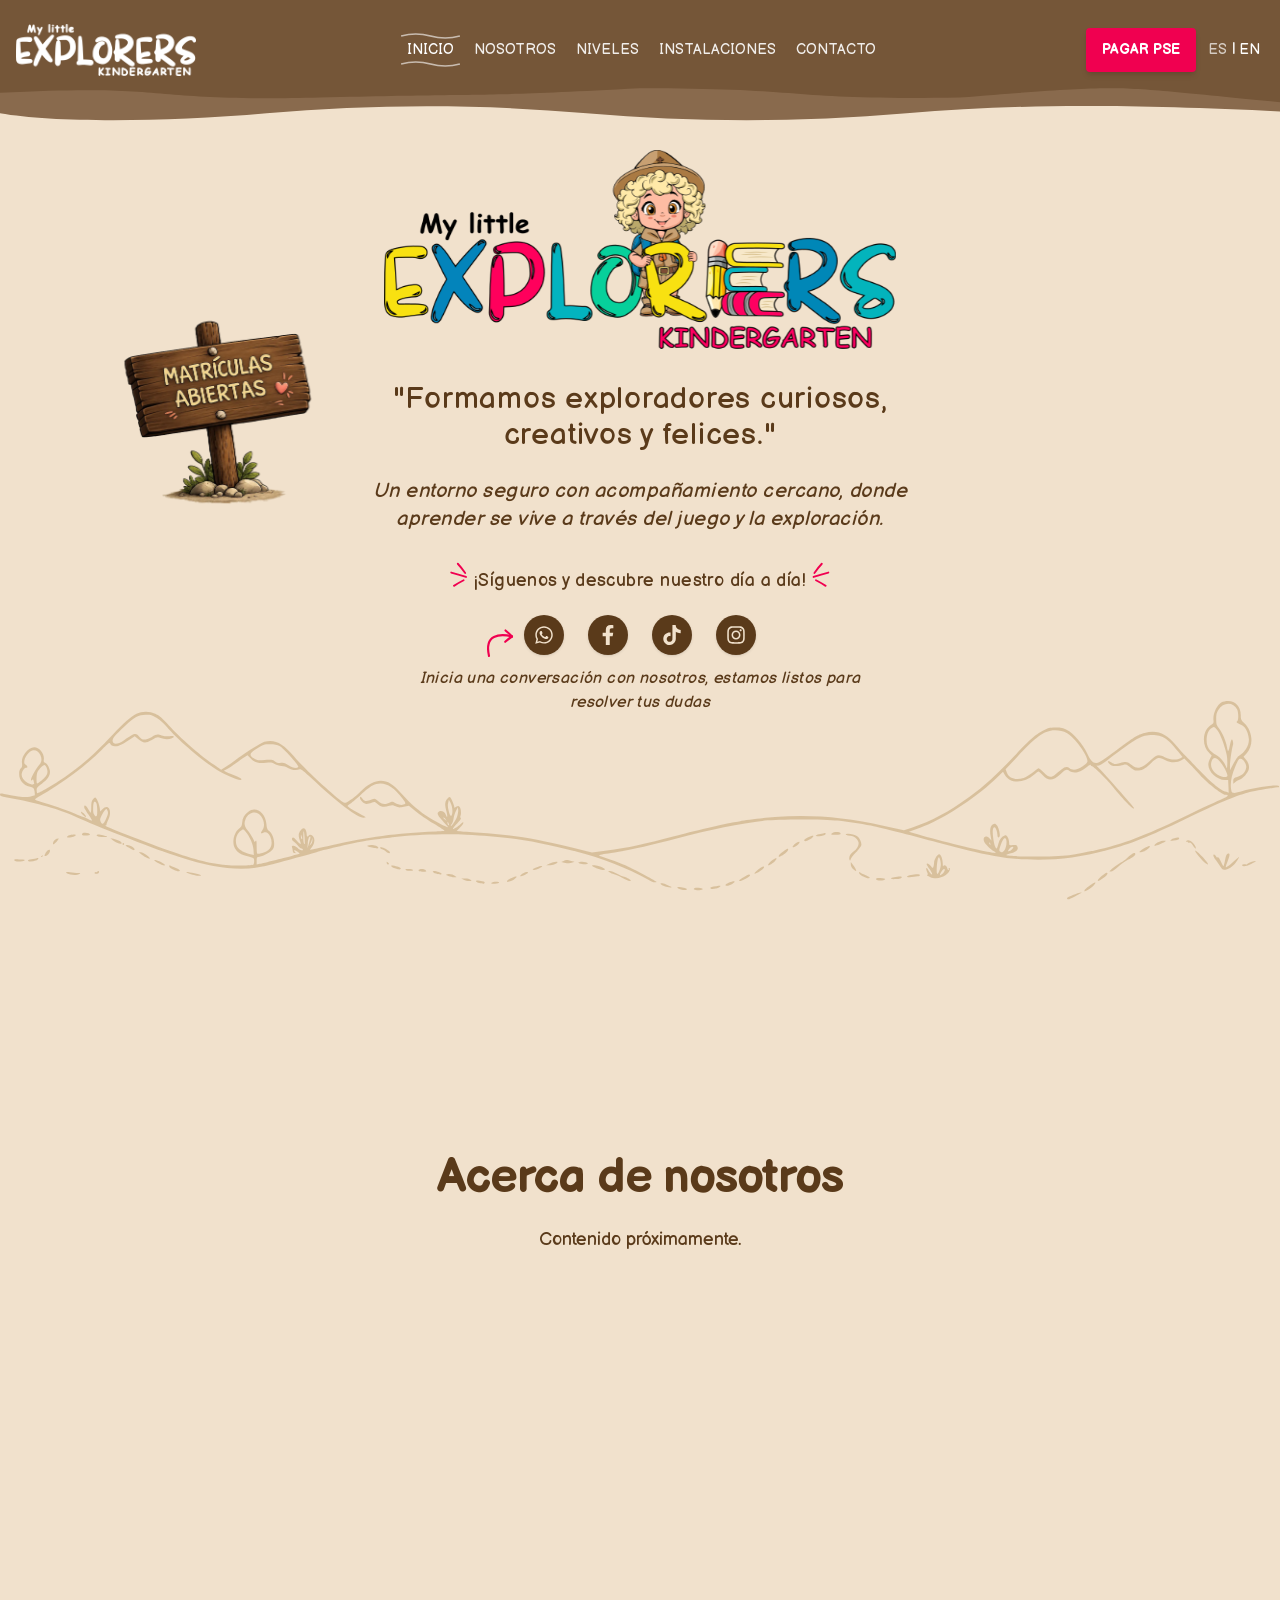
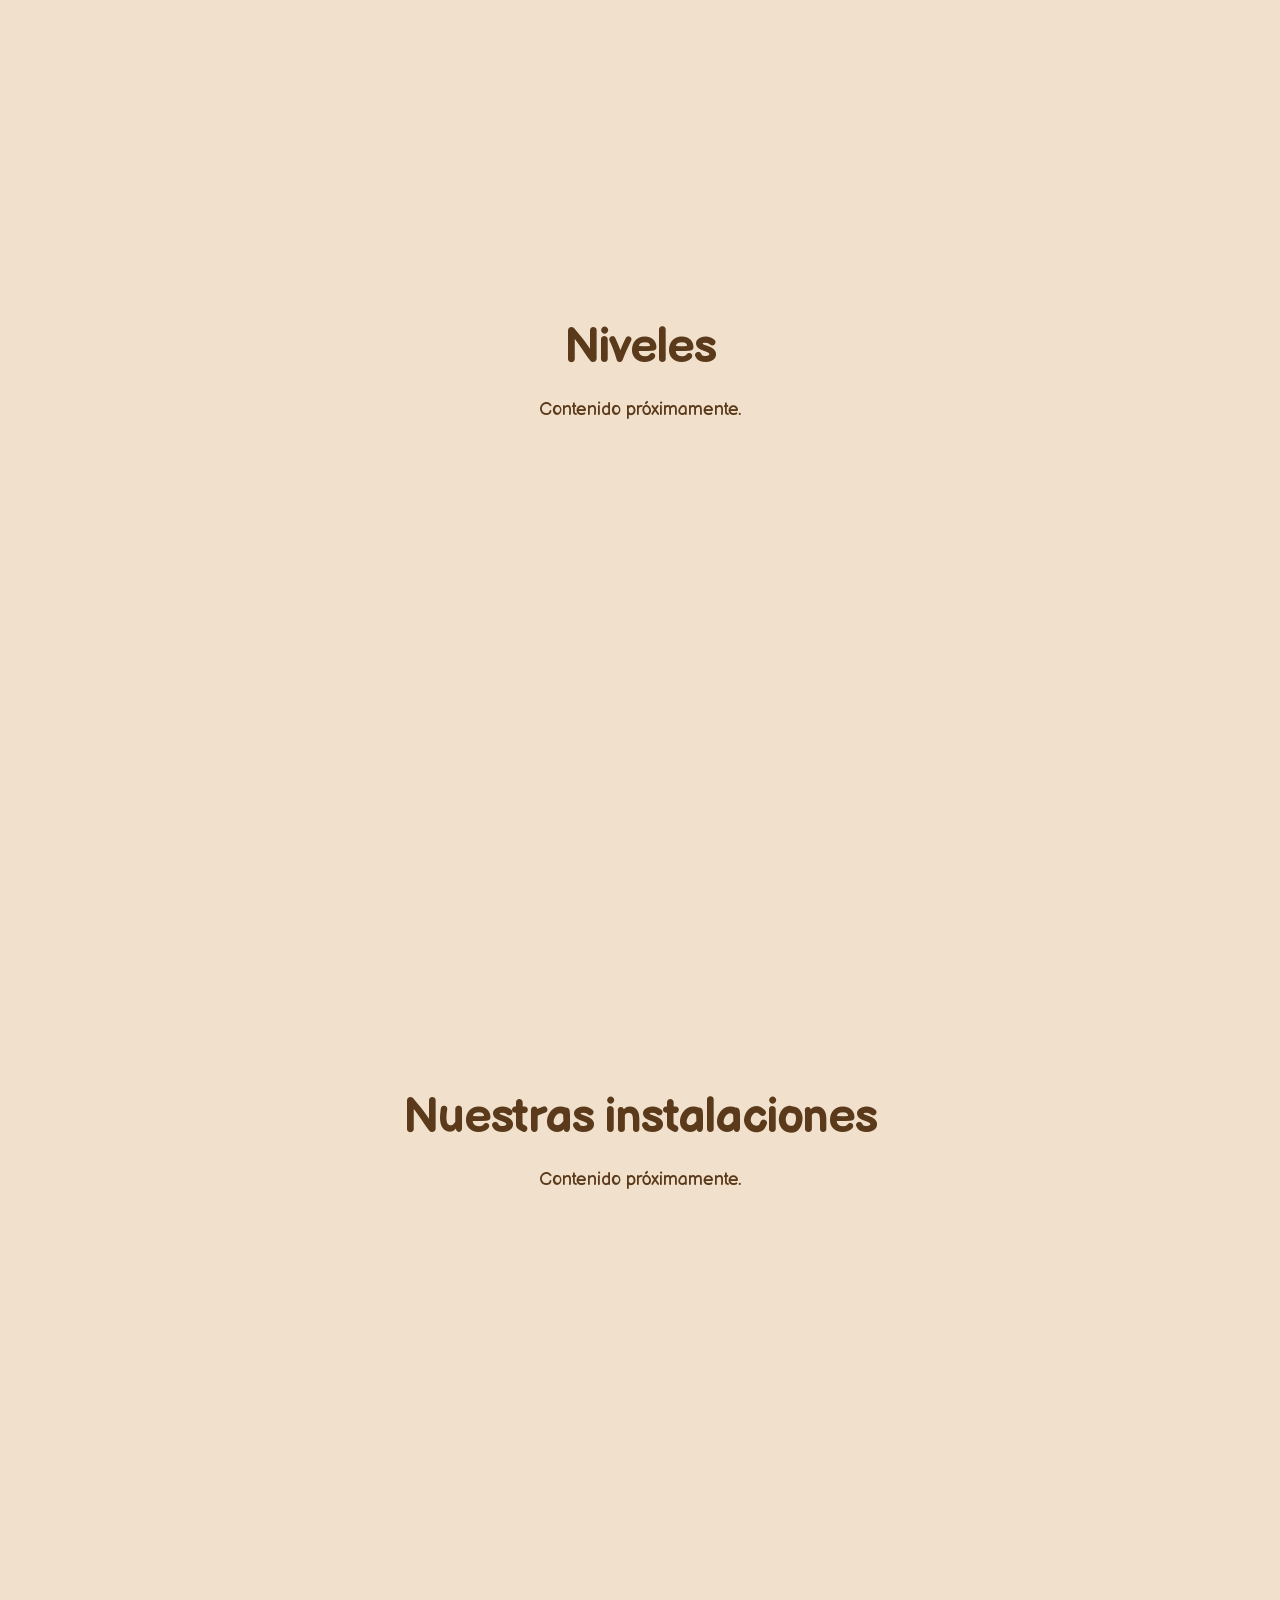
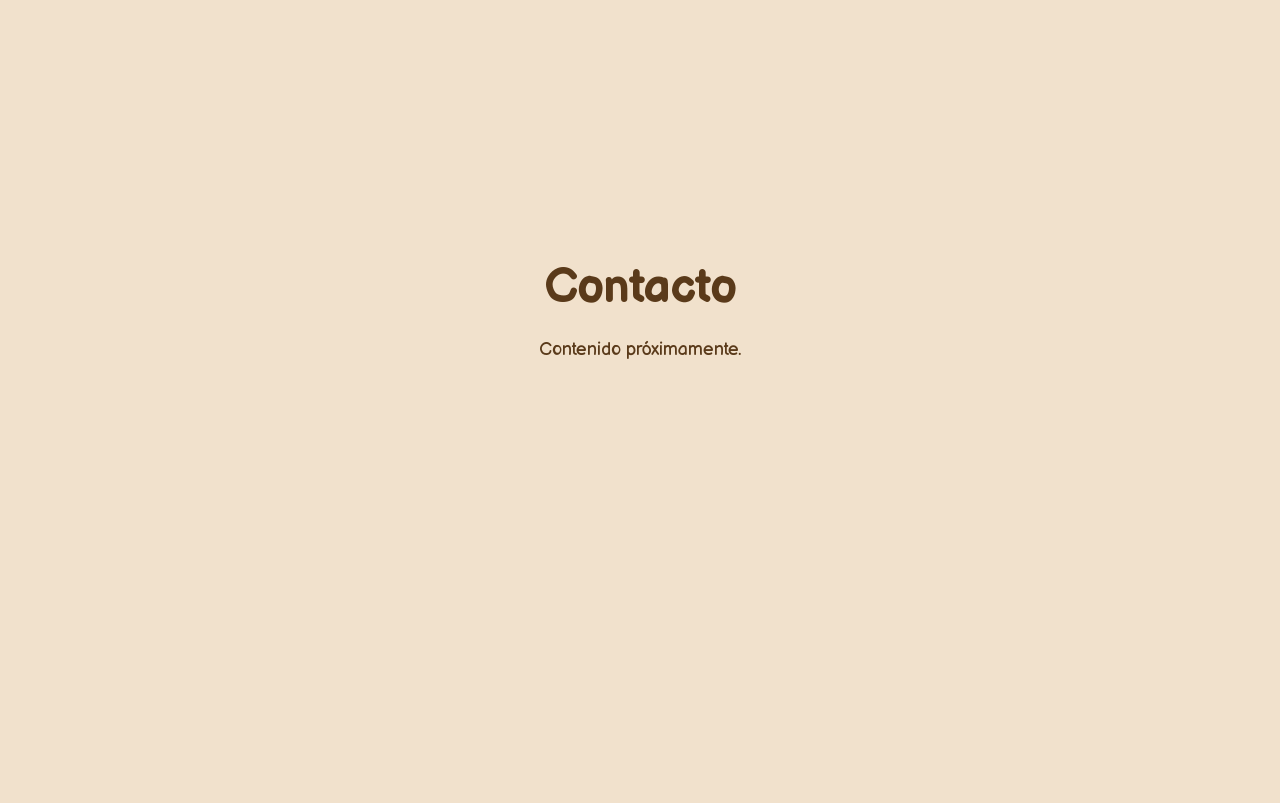
==== index.html @ 0771e7e8 "Deploy static from mlek-frontend" ====
<!DOCTYPE html><!--bykEbfB8zLvN7W_FOzHMn--><html lang="es"><head><meta charSet="utf-8"/><meta name="viewport" content="width=device-width, initial-scale=1, viewport-fit=cover"/><link rel="preload" href="/_next/static/media/23c67fdc37a0be90-s.p.f23a2ffc.woff2" as="font" crossorigin="" type="font/woff2"/><link rel="preload" href="/_next/static/media/d467006c6ab94bef-s.p.2dcc21f4.woff2" as="font" crossorigin="" type="font/woff2"/><link rel="preload" as="image" href="/images/logo-white.webp"/><link rel="preload" as="image" href="/images/logo.webp"/><link rel="preload" as="image" href="/images/open-registrations.webp"/><link rel="stylesheet" href="/_next/static/chunks/f581da0ac13cd000.css" data-precedence="next"/><link rel="preload" as="script" fetchPriority="low" href="/_next/static/chunks/e060632d69e31f4e.js"/><script src="/_next/static/chunks/bbb23a4adfaba291.js" async=""></script><script src="/_next/static/chunks/80a5431d4e78c469.js" async=""></script><script src="/_next/static/chunks/a70a626cee5246a4.js" async=""></script><script src="/_next/static/chunks/turbopack-e80a914dcff6ba6d.js" async=""></script><script src="/_next/static/chunks/da55393c5fd88995.js" async=""></script><script src="/_next/static/chunks/ef82211496aa8624.js" async=""></script><script src="/_next/static/chunks/221e0744b683f94b.js" async=""></script><script src="/_next/static/chunks/54acdc74ad0965ad.js" async=""></script><script src="/_next/static/chunks/3ff530bda183b5e4.js" async=""></script><script src="/_next/static/chunks/4ff5fff0db9f1451.js" async=""></script><script src="/_next/static/chunks/3bf66cc79151361f.js" async=""></script><meta name="next-size-adjust" content=""/><meta name="theme-color" content="#5A3A1A"/><title>My Little Explorers Kindergarten</title><meta name="description" content="Formamos exploradores curiosos, creativos y felices. Jardín infantil en Bosa, Bogotá. Conoce nuestros niveles y escríbenos."/><meta name="author" content="My Little Explorers Kindergarten"/><meta name="keywords" content="jardín infantil,kindergarten,Bosa,Bogotá,educación inicial,preescolar"/><meta name="creator" content="My Little Explorers Kindergarten"/><meta name="robots" content="index, follow"/><meta property="og:title" content="My Little Explorers Kindergarten"/><meta property="og:description" content="Formamos exploradores curiosos, creativos y felices. Jardín infantil en Bosa."/><meta property="og:url" content="https://mylittleexplorerskindergarten.com"/><meta property="og:site_name" content="My Little Explorers Kindergarten"/><meta property="og:locale" content="es_CO"/><meta property="og:type" content="website"/><meta name="twitter:card" content="summary_large_image"/><meta name="twitter:title" content="My Little Explorers Kindergarten"/><meta name="twitter:description" content="Formamos exploradores curiosos, creativos y felices. Jardín infantil en Bosa."/><link rel="icon" href="/favicon.ico?favicon.d2ee3944.ico" sizes="28x32" type="image/x-icon"/><script src="/_next/static/chunks/a6dad97d9634a72d.js" noModule=""></script></head><body class="balsamiq_sans_4f98b61a-module__Xv82Va__variable font-[family-name:var(--font-balsamiq-sans)] antialiased"><div hidden=""><!--$--><!--/$--></div><div class="landing-page-bg flex w-full flex-col"><header class="sticky top-0 z-50 w-full min-h-[var(--landing-header-height)] overflow-hidden bg-[var(--landing-bg)]"><svg aria-hidden="true" class="absolute inset-0 h-full w-full" fill="none" preserveAspectRatio="none" viewBox="0 0 1200 140" xmlns="http://www.w3.org/2000/svg"><path d="M0 0 H1200 V120 C1050 112 950 112 850 122 C750 132 650 132 550 122 C450 112 350 112 250 122 C150 132 50 132 0 122 L0 0 Z" fill="var(--landing-header-brown-2)"></path><path d="M0 0 H1200 V110 C1034 92 1066 90 900 105 C734 108 766 95 600 95 C434 105 466 100 300 105 C134 110 166 90 0 100 L0 0 Z" fill="var(--landing-header-brown-1)"></path></svg><div class="relative z-10 flex items-center justify-between gap-2 px-2 min-h-[100px] md:px-4"><span class="w-12 shrink-0 md:hidden" aria-hidden="true"></span><a aria-label="My Little Explorers Kindergarten - Inicio" href="/"><img src="/images/logo-white.webp" alt="My Little Explorers Logo" class="w-full h-auto max-w-45 object-contain cursor-pointer transition-transform hover:scale-105" width="265" height="80"/></a><nav aria-label="Abrir menú" class="hidden flex-1 items-center justify-center gap-2 md:flex"><a class="header-nav-link group relative rounded px-1.5 py-1 text-sm font-medium uppercase transition-colors focus-visible:outline focus-visible:ring-2 focus-visible:ring-white/80 focus-visible:ring-offset-2 focus-visible:ring-offset-[var(--landing-header-brown-2)] min-h-[36px] inline-flex items-center justify-center text-center is-active text-[var(--landing-header-text)]" href="/"><span class="header-nav-wave header-nav-wave-top pointer-events-none absolute left-0 right-0 top-0 flex h-2 items-center" aria-hidden="true"><svg viewBox="0 0 40 8" class="h-full w-full shrink-0" preserveAspectRatio="none" aria-hidden="true"><path d="M0 4 Q 10 0 20 4 Q 30 8 40 4" stroke="currentColor" fill="none" stroke-width="1.5"></path></svg></span><span class="header-nav-wave header-nav-wave-bottom pointer-events-none absolute bottom-0 left-0 right-0 flex h-2 items-center" aria-hidden="true"><svg viewBox="0 0 40 8" class="h-full w-full shrink-0" preserveAspectRatio="none" aria-hidden="true"><path d="M0 4 Q 10 0 20 4 Q 30 8 40 4" stroke="currentColor" fill="none" stroke-width="1.5"></path></svg></span>Inicio</a><a class="header-nav-link group relative rounded px-1.5 py-1 text-sm font-medium uppercase transition-colors focus-visible:outline focus-visible:ring-2 focus-visible:ring-white/80 focus-visible:ring-offset-2 focus-visible:ring-offset-[var(--landing-header-brown-2)] min-h-[36px] inline-flex items-center justify-center text-center text-[var(--landing-header-text-muted)]" href="/nosotros"><span class="header-nav-wave header-nav-wave-top pointer-events-none absolute left-0 right-0 top-0 flex h-2 items-center" aria-hidden="true"><svg viewBox="0 0 40 8" class="h-full w-full shrink-0" preserveAspectRatio="none" aria-hidden="true"><path d="M0 4 Q 10 0 20 4 Q 30 8 40 4" stroke="currentColor" fill="none" stroke-width="1.5"></path></svg></span><span class="header-nav-wave header-nav-wave-bottom pointer-events-none absolute bottom-0 left-0 right-0 flex h-2 items-center" aria-hidden="true"><svg viewBox="0 0 40 8" class="h-full w-full shrink-0" preserveAspectRatio="none" aria-hidden="true"><path d="M0 4 Q 10 0 20 4 Q 30 8 40 4" stroke="currentColor" fill="none" stroke-width="1.5"></path></svg></span>Nosotros</a><a class="header-nav-link group relative rounded px-1.5 py-1 text-sm font-medium uppercase transition-colors focus-visible:outline focus-visible:ring-2 focus-visible:ring-white/80 focus-visible:ring-offset-2 focus-visible:ring-offset-[var(--landing-header-brown-2)] min-h-[36px] inline-flex items-center justify-center text-center text-[var(--landing-header-text-muted)]" href="/niveles"><span class="header-nav-wave header-nav-wave-top pointer-events-none absolute left-0 right-0 top-0 flex h-2 items-center" aria-hidden="true"><svg viewBox="0 0 40 8" class="h-full w-full shrink-0" preserveAspectRatio="none" aria-hidden="true"><path d="M0 4 Q 10 0 20 4 Q 30 8 40 4" stroke="currentColor" fill="none" stroke-width="1.5"></path></svg></span><span class="header-nav-wave header-nav-wave-bottom pointer-events-none absolute bottom-0 left-0 right-0 flex h-2 items-center" aria-hidden="true"><svg viewBox="0 0 40 8" class="h-full w-full shrink-0" preserveAspectRatio="none" aria-hidden="true"><path d="M0 4 Q 10 0 20 4 Q 30 8 40 4" stroke="currentColor" fill="none" stroke-width="1.5"></path></svg></span>Niveles</a><a class="header-nav-link group relative rounded px-1.5 py-1 text-sm font-medium uppercase transition-colors focus-visible:outline focus-visible:ring-2 focus-visible:ring-white/80 focus-visible:ring-offset-2 focus-visible:ring-offset-[var(--landing-header-brown-2)] min-h-[36px] inline-flex items-center justify-center text-center text-[var(--landing-header-text-muted)]" href="/instalaciones"><span class="header-nav-wave header-nav-wave-top pointer-events-none absolute left-0 right-0 top-0 flex h-2 items-center" aria-hidden="true"><svg viewBox="0 0 40 8" class="h-full w-full shrink-0" preserveAspectRatio="none" aria-hidden="true"><path d="M0 4 Q 10 0 20 4 Q 30 8 40 4" stroke="currentColor" fill="none" stroke-width="1.5"></path></svg></span><span class="header-nav-wave header-nav-wave-bottom pointer-events-none absolute bottom-0 left-0 right-0 flex h-2 items-center" aria-hidden="true"><svg viewBox="0 0 40 8" class="h-full w-full shrink-0" preserveAspectRatio="none" aria-hidden="true"><path d="M0 4 Q 10 0 20 4 Q 30 8 40 4" stroke="currentColor" fill="none" stroke-width="1.5"></path></svg></span>Instalaciones</a><a class="header-nav-link group relative rounded px-1.5 py-1 text-sm font-medium uppercase transition-colors focus-visible:outline focus-visible:ring-2 focus-visible:ring-white/80 focus-visible:ring-offset-2 focus-visible:ring-offset-[var(--landing-header-brown-2)] min-h-[36px] inline-flex items-center justify-center text-center text-[var(--landing-header-text-muted)]" href="/contacto"><span class="header-nav-wave header-nav-wave-top pointer-events-none absolute left-0 right-0 top-0 flex h-2 items-center" aria-hidden="true"><svg viewBox="0 0 40 8" class="h-full w-full shrink-0" preserveAspectRatio="none" aria-hidden="true"><path d="M0 4 Q 10 0 20 4 Q 30 8 40 4" stroke="currentColor" fill="none" stroke-width="1.5"></path></svg></span><span class="header-nav-wave header-nav-wave-bottom pointer-events-none absolute bottom-0 left-0 right-0 flex h-2 items-center" aria-hidden="true"><svg viewBox="0 0 40 8" class="h-full w-full shrink-0" preserveAspectRatio="none" aria-hidden="true"><path d="M0 4 Q 10 0 20 4 Q 30 8 40 4" stroke="currentColor" fill="none" stroke-width="1.5"></path></svg></span>Contacto</a></nav><div class="hidden shrink-0 items-center gap-2 md:flex"><a href="https://www.mipagoamigo.com/MPA_WebSite/ServicePayments/StartPayment?searchedAgreementName=MY%20LITTLE%20EXPLORERS%20KINDERGARTEN%20SAS" target="_blank" rel="noopener noreferrer" class="inline-flex min-h-[44px] items-center justify-center rounded px-4 py-2 text-sm font-bold uppercase text-white shadow-md transition-transform hover:scale-[1.02] focus-visible:outline focus-visible:ring-2 focus-visible:ring-white focus-visible:ring-offset-2 focus-visible:ring-offset-[var(--landing-header-brown-2)]" id="header-pay-pse" style="background-color:#F00050">Pagar PSE</a><nav aria-label="Idioma" class="flex items-center gap-px"><span class="flex items-center"><button type="button" class="cursor-pointer text-sm uppercase transition-opacity min-h-[32px] min-w-0 inline-flex items-center justify-center rounded px-1 py-0.5 focus-visible:outline focus-visible:ring-2 focus-visible:ring-white/80 opacity-70" aria-current="true" style="color:var(--landing-header-text)">ES</button></span><span class="flex items-center"><span class="text-[var(--landing-header-text-muted)]" aria-hidden="true">|</span><button type="button" class="cursor-pointer text-sm uppercase transition-opacity min-h-[32px] min-w-0 inline-flex items-center justify-center rounded px-1 py-0.5 focus-visible:outline focus-visible:ring-2 focus-visible:ring-white/80 opacity-100 hover:opacity-90" style="color:var(--landing-header-text)">EN</button></span></nav></div><button type="button" class="flex h-12 w-12 shrink-0 cursor-pointer flex-col items-center justify-center gap-1.5 rounded text-[var(--landing-header-text)] focus-visible:outline focus-visible:ring-2 focus-visible:ring-white/80 focus-visible:ring-offset-2 focus-visible:ring-offset-[var(--landing-header-brown-2)] md:hidden" aria-expanded="false" aria-label="Abrir menú"><span class="block h-[3px] w-6 rounded-full bg-current transition-all duration-200" style="transform:none"></span><span class="block h-[3px] w-6 rounded-full bg-current transition-all duration-200" style="opacity:1"></span><span class="block h-[3px] w-6 rounded-full bg-current transition-all duration-200" style="transform:none"></span></button></div><div aria-hidden="true" class="fixed left-0 right-0 top-[105px] z-40 flex flex-col bg-[var(--landing-header-brown-2)] px-6 pt-8 pb-8 transition-transform duration-300 ease-out md:top-[80px] md:hidden" style="bottom:0;pointer-events:none;transform:translateX(100%)"><nav class="flex flex-1 flex-col items-center justify-center gap-4 text-center" aria-label="Abrir menú"><a class="header-nav-link group relative rounded px-1.5 py-1 text-sm font-medium uppercase transition-colors focus-visible:outline focus-visible:ring-2 focus-visible:ring-white/80 focus-visible:ring-offset-2 focus-visible:ring-offset-[var(--landing-header-brown-2)] min-h-[36px] inline-flex items-center justify-center text-center is-active text-[var(--landing-header-text)]" href="/"><span class="header-nav-wave header-nav-wave-top pointer-events-none absolute left-0 right-0 top-0 flex h-2 items-center" aria-hidden="true"><svg viewBox="0 0 40 8" class="h-full w-full shrink-0" preserveAspectRatio="none" aria-hidden="true"><path d="M0 4 Q 10 0 20 4 Q 30 8 40 4" stroke="currentColor" fill="none" stroke-width="1.5"></path></svg></span><span class="header-nav-wave header-nav-wave-bottom pointer-events-none absolute bottom-0 left-0 right-0 flex h-2 items-center" aria-hidden="true"><svg viewBox="0 0 40 8" class="h-full w-full shrink-0" preserveAspectRatio="none" aria-hidden="true"><path d="M0 4 Q 10 0 20 4 Q 30 8 40 4" stroke="currentColor" fill="none" stroke-width="1.5"></path></svg></span>Inicio</a><a class="header-nav-link group relative rounded px-1.5 py-1 text-sm font-medium uppercase transition-colors focus-visible:outline focus-visible:ring-2 focus-visible:ring-white/80 focus-visible:ring-offset-2 focus-visible:ring-offset-[var(--landing-header-brown-2)] min-h-[36px] inline-flex items-center justify-center text-center text-[var(--landing-header-text-muted)]" href="/nosotros"><span class="header-nav-wave header-nav-wave-top pointer-events-none absolute left-0 right-0 top-0 flex h-2 items-center" aria-hidden="true"><svg viewBox="0 0 40 8" class="h-full w-full shrink-0" preserveAspectRatio="none" aria-hidden="true"><path d="M0 4 Q 10 0 20 4 Q 30 8 40 4" stroke="currentColor" fill="none" stroke-width="1.5"></path></svg></span><span class="header-nav-wave header-nav-wave-bottom pointer-events-none absolute bottom-0 left-0 right-0 flex h-2 items-center" aria-hidden="true"><svg viewBox="0 0 40 8" class="h-full w-full shrink-0" preserveAspectRatio="none" aria-hidden="true"><path d="M0 4 Q 10 0 20 4 Q 30 8 40 4" stroke="currentColor" fill="none" stroke-width="1.5"></path></svg></span>Nosotros</a><a class="header-nav-link group relative rounded px-1.5 py-1 text-sm font-medium uppercase transition-colors focus-visible:outline focus-visible:ring-2 focus-visible:ring-white/80 focus-visible:ring-offset-2 focus-visible:ring-offset-[var(--landing-header-brown-2)] min-h-[36px] inline-flex items-center justify-center text-center text-[var(--landing-header-text-muted)]" href="/niveles"><span class="header-nav-wave header-nav-wave-top pointer-events-none absolute left-0 right-0 top-0 flex h-2 items-center" aria-hidden="true"><svg viewBox="0 0 40 8" class="h-full w-full shrink-0" preserveAspectRatio="none" aria-hidden="true"><path d="M0 4 Q 10 0 20 4 Q 30 8 40 4" stroke="currentColor" fill="none" stroke-width="1.5"></path></svg></span><span class="header-nav-wave header-nav-wave-bottom pointer-events-none absolute bottom-0 left-0 right-0 flex h-2 items-center" aria-hidden="true"><svg viewBox="0 0 40 8" class="h-full w-full shrink-0" preserveAspectRatio="none" aria-hidden="true"><path d="M0 4 Q 10 0 20 4 Q 30 8 40 4" stroke="currentColor" fill="none" stroke-width="1.5"></path></svg></span>Niveles</a><a class="header-nav-link group relative rounded px-1.5 py-1 text-sm font-medium uppercase transition-colors focus-visible:outline focus-visible:ring-2 focus-visible:ring-white/80 focus-visible:ring-offset-2 focus-visible:ring-offset-[var(--landing-header-brown-2)] min-h-[36px] inline-flex items-center justify-center text-center text-[var(--landing-header-text-muted)]" href="/instalaciones"><span class="header-nav-wave header-nav-wave-top pointer-events-none absolute left-0 right-0 top-0 flex h-2 items-center" aria-hidden="true"><svg viewBox="0 0 40 8" class="h-full w-full shrink-0" preserveAspectRatio="none" aria-hidden="true"><path d="M0 4 Q 10 0 20 4 Q 30 8 40 4" stroke="currentColor" fill="none" stroke-width="1.5"></path></svg></span><span class="header-nav-wave header-nav-wave-bottom pointer-events-none absolute bottom-0 left-0 right-0 flex h-2 items-center" aria-hidden="true"><svg viewBox="0 0 40 8" class="h-full w-full shrink-0" preserveAspectRatio="none" aria-hidden="true"><path d="M0 4 Q 10 0 20 4 Q 30 8 40 4" stroke="currentColor" fill="none" stroke-width="1.5"></path></svg></span>Instalaciones</a><a class="header-nav-link group relative rounded px-1.5 py-1 text-sm font-medium uppercase transition-colors focus-visible:outline focus-visible:ring-2 focus-visible:ring-white/80 focus-visible:ring-offset-2 focus-visible:ring-offset-[var(--landing-header-brown-2)] min-h-[36px] inline-flex items-center justify-center text-center text-[var(--landing-header-text-muted)]" href="/contacto"><span class="header-nav-wave header-nav-wave-top pointer-events-none absolute left-0 right-0 top-0 flex h-2 items-center" aria-hidden="true"><svg viewBox="0 0 40 8" class="h-full w-full shrink-0" preserveAspectRatio="none" aria-hidden="true"><path d="M0 4 Q 10 0 20 4 Q 30 8 40 4" stroke="currentColor" fill="none" stroke-width="1.5"></path></svg></span><span class="header-nav-wave header-nav-wave-bottom pointer-events-none absolute bottom-0 left-0 right-0 flex h-2 items-center" aria-hidden="true"><svg viewBox="0 0 40 8" class="h-full w-full shrink-0" preserveAspectRatio="none" aria-hidden="true"><path d="M0 4 Q 10 0 20 4 Q 30 8 40 4" stroke="currentColor" fill="none" stroke-width="1.5"></path></svg></span>Contacto</a></nav><div class="flex flex-col items-center gap-4 border-t border-white/20 pt-6 text-center"><a href="https://www.mipagoamigo.com/MPA_WebSite/ServicePayments/StartPayment?searchedAgreementName=MY%20LITTLE%20EXPLORERS%20KINDERGARTEN%20SAS" target="_blank" rel="noopener noreferrer" class="inline-flex min-h-[48px] items-center justify-center rounded px-6 py-3 text-sm font-bold uppercase text-white shadow-md" style="background-color:#F00050">Pagar PSE</a><nav aria-label="Idioma" class="flex items-center gap-px"><span class="flex items-center"><button type="button" class="cursor-pointer text-sm uppercase transition-opacity min-h-[32px] min-w-0 inline-flex items-center justify-center rounded px-1 py-0.5 focus-visible:outline focus-visible:ring-2 focus-visible:ring-white/80 opacity-70" aria-current="true" style="color:var(--landing-header-text)">ES</button></span><span class="flex items-center"><span class="text-[var(--landing-header-text-muted)]" aria-hidden="true">|</span><button type="button" class="cursor-pointer text-sm uppercase transition-opacity min-h-[32px] min-w-0 inline-flex items-center justify-center rounded px-1 py-0.5 focus-visible:outline focus-visible:ring-2 focus-visible:ring-white/80 opacity-100 hover:opacity-90" style="color:var(--landing-header-text)">EN</button></span></nav></div></div></header><main class="flex flex-1 flex-col"><div aria-hidden="true" class="pointer-events-none fixed inset-x-0 bottom-0 z-0 h-[var(--landing-mountains-clearance)] bg-[length:100%_auto] bg-bottom bg-no-repeat" style="background-image:url(&#x27;/images/mountains.svg&#x27;)"></div><section id="landing-home" class="relative z-10 flex w-full flex-col min-h-[calc(100dvh-var(--landing-header-height))] scroll-mt-[var(--landing-header-height)] pb-[var(--landing-section-bottom-padding)]"><div class="container mx-auto flex min-h-0 flex-1 flex-col items-center justify-center px-4 pt-5 text-center"><div class="relative mx-auto flex w-full max-w-lg flex-col items-center lg:max-w-xl"><img class="h-auto w-full max-w-[min(22rem,85vw)] object-contain opacity-0 animate-[fade-in-up_0.5s_ease-out_both] sm:max-w-[24rem] md:max-w-[28rem] lg:max-w-[32rem]" src="/images/logo.webp" alt="My Little Explorers Kindergarten" width="658" height="256"/><img class="mt-6 h-auto w-40 object-contain opacity-0 sm:w-44 md:w-48 animate-[fade-in-up_0.5s_ease-out_0.1s_both] lg:absolute lg:left-0 lg:top-20 lg:mt-20 lg:w-48 lg:-translate-x-[calc(100%+1.25rem)] xl:w-52 xl:-translate-x-[calc(100%+2rem)]" src="/images/open-registrations.webp" alt="Matrículas abiertas" width="1024" height="1536"/><p class="mt-3 max-w-lg text-xl tracking-wide text-[var(--landing-header-brown-3)] opacity-0 sm:text-2xl md:text-3xl lg:mt-8 animate-[fade-in-up_0.5s_ease-out_0.15s_both]">&quot;Formamos exploradores curiosos, creativos y felices.&quot;</p><p class="mt-6 max-w-2xl text-base italic tracking-wide text-[var(--landing-header-brown-3)] opacity-0 sm:text-lg md:text-xl animate-[fade-in-up_0.5s_ease-out_0.4s_both]">Un entorno seguro con acompañamiento cercano, donde aprender se vive a través del juego y la exploración.</p><div class="mt-8 flex w-full flex-col items-center opacity-0 animate-[fade-in-up_0.5s_ease-out_0.55s_both]"><p class="flex max-w-md items-start justify-center gap-1 text-base font-medium tracking-wide text-[var(--landing-header-brown-3)] sm:text-lg"><svg aria-hidden="true" viewBox="0 0 26 36" fill="none" xmlns="http://www.w3.org/2000/svg" class="-mt-1.5 h-8 w-5 shrink-0 self-start sm:-mt-2 sm:h-9 sm:w-[1.35rem] rotate-[12deg] text-[var(--landing-palette-fuchsia)]"><path d="M20 14Q14 8.5 9 5" stroke="currentColor" stroke-width="2.25" stroke-linecap="round"></path><path d="M22 18.5Q12 17.2 3.5 17" stroke="currentColor" stroke-width="2.25" stroke-linecap="round"></path><path d="M20 23Q14.5 27.5 10 32" stroke="currentColor" stroke-width="2.25" stroke-linecap="round"></path></svg><span class="pt-0.5">¡Síguenos y descubre nuestro día a día!</span><svg aria-hidden="true" viewBox="0 0 26 36" fill="none" xmlns="http://www.w3.org/2000/svg" class="-mt-1.5 h-8 w-5 shrink-0 self-start sm:-mt-2 sm:h-9 sm:w-[1.35rem] -rotate-[12deg] -scale-x-100 text-[var(--landing-palette-fuchsia)]"><path d="M20 14Q14 8.5 9 5" stroke="currentColor" stroke-width="2.25" stroke-linecap="round"></path><path d="M22 18.5Q12 17.2 3.5 17" stroke="currentColor" stroke-width="2.25" stroke-linecap="round"></path><path d="M20 23Q14.5 27.5 10 32" stroke="currentColor" stroke-width="2.25" stroke-linecap="round"></path></svg></p><nav aria-label="Redes sociales" class="mt-5 flex items-center justify-center gap-6"><div class="relative"><a href="https://wa.me/573203325299?text=%C2%A1Hola!%20quiero%20m%C3%A1s%20informaci%C3%B3n" target="_blank" rel="noopener noreferrer" class="inline-flex size-10 shrink-0 items-center justify-center rounded-full bg-[var(--landing-header-brown-3)] text-[var(--landing-bg)] shadow-sm transition-transform hover:scale-110 focus-visible:outline focus-visible:ring-2 focus-visible:ring-[var(--landing-header-brown-3)] focus-visible:ring-offset-2 focus-visible:ring-offset-[var(--landing-bg)]" aria-label="WhatsApp"><svg stroke="currentColor" fill="currentColor" stroke-width="0" viewBox="0 0 448 512" class="h-5 w-5" aria-hidden="true" height="1em" width="1em" xmlns="http://www.w3.org/2000/svg"><path d="M380.9 97.1C339 55.1 283.2 32 223.9 32c-122.4 0-222 99.6-222 222 0 39.1 10.2 77.3 29.6 111L0 480l117.7-30.9c32.4 17.7 68.9 27 106.1 27h.1c122.3 0 224.1-99.6 224.1-222 0-59.3-25.2-115-67.1-157zm-157 341.6c-33.2 0-65.7-8.9-94-25.7l-6.7-4-69.8 18.3L72 359.2l-4.4-7c-18.5-29.4-28.2-63.3-28.2-98.2 0-101.7 82.8-184.5 184.6-184.5 49.3 0 95.6 19.2 130.4 54.1 34.8 34.9 56.2 81.2 56.1 130.5 0 101.8-84.9 184.6-186.6 184.6zm101.2-138.2c-5.5-2.8-32.8-16.2-37.9-18-5.1-1.9-8.8-2.8-12.5 2.8-3.7 5.6-14.3 18-17.6 21.8-3.2 3.7-6.5 4.2-12 1.4-32.6-16.3-54-29.1-75.5-66-5.7-9.8 5.7-9.1 16.3-30.3 1.8-3.7.9-6.9-.5-9.7-1.4-2.8-12.5-30.1-17.1-41.2-4.5-10.8-9.1-9.3-12.5-9.5-3.2-.2-6.9-.2-10.6-.2-3.7 0-9.7 1.4-14.8 6.9-5.1 5.6-19.4 19-19.4 46.3 0 27.3 19.9 53.7 22.6 57.4 2.8 3.7 39.1 59.7 94.8 83.8 35.2 15.2 49 16.5 66.6 13.9 10.7-1.6 32.8-13.4 37.4-26.4 4.6-13 4.6-24.1 3.2-26.4-1.3-2.5-5-3.9-10.5-6.6z"></path></svg></a><svg aria-hidden="true" viewBox="0 0 40 48" fill="none" xmlns="http://www.w3.org/2000/svg" class="h-11 w-9 sm:h-12 sm:w-10 pointer-events-none absolute right-[calc(100%+0.5rem)] top-1/2 -translate-y-1/2 text-[var(--landing-palette-fuchsia)]"><path d="M13 45C11 36 12 29 18 26C24 23 30 24 36 25.5" stroke="currentColor" stroke-width="2.15" stroke-linecap="round"></path><path d="M29.5 19.5C32 21.5 34.2 23.5 36 25.5" stroke="currentColor" stroke-width="2.15" stroke-linecap="round"></path><path d="M36 25.5C33.8 27 31.5 28.8 29.2 30.8" stroke="currentColor" stroke-width="2.15" stroke-linecap="round"></path></svg></div><div class=""><a href="https://www.facebook.com/mylittleexplorerskindergarten" target="_blank" rel="noopener noreferrer" class="inline-flex size-10 shrink-0 items-center justify-center rounded-full bg-[var(--landing-header-brown-3)] text-[var(--landing-bg)] shadow-sm transition-transform hover:scale-110 focus-visible:outline focus-visible:ring-2 focus-visible:ring-[var(--landing-header-brown-3)] focus-visible:ring-offset-2 focus-visible:ring-offset-[var(--landing-bg)]" aria-label="Facebook"><svg stroke="currentColor" fill="currentColor" stroke-width="0" viewBox="0 0 320 512" class="h-5 w-5" aria-hidden="true" height="1em" width="1em" xmlns="http://www.w3.org/2000/svg"><path d="M279.14 288l14.22-92.66h-88.91v-60.13c0-25.35 12.42-50.06 52.24-50.06h40.42V6.26S260.43 0 225.36 0c-73.22 0-121.08 44.38-121.08 124.72v70.62H22.89V288h81.39v224h100.17V288z"></path></svg></a></div><div class=""><a href="https://www.tiktok.com/@my.little.explorers.kg" target="_blank" rel="noopener noreferrer" class="inline-flex size-10 shrink-0 items-center justify-center rounded-full bg-[var(--landing-header-brown-3)] text-[var(--landing-bg)] shadow-sm transition-transform hover:scale-110 focus-visible:outline focus-visible:ring-2 focus-visible:ring-[var(--landing-header-brown-3)] focus-visible:ring-offset-2 focus-visible:ring-offset-[var(--landing-bg)]" aria-label="TikTok"><svg stroke="currentColor" fill="currentColor" stroke-width="0" role="img" viewBox="0 0 24 24" class="h-5 w-5" aria-hidden="true" height="1em" width="1em" xmlns="http://www.w3.org/2000/svg"><path d="M12.525.02c1.31-.02 2.61-.01 3.91-.02.08 1.53.63 3.09 1.75 4.17 1.12 1.11 2.7 1.62 4.24 1.79v4.03c-1.44-.05-2.89-.35-4.2-.97-.57-.26-1.1-.59-1.62-.93-.01 2.92.01 5.84-.02 8.75-.08 1.4-.54 2.79-1.35 3.94-1.31 1.92-3.58 3.17-5.91 3.21-1.43.08-2.86-.31-4.08-1.03-2.02-1.19-3.44-3.37-3.65-5.71-.02-.5-.03-1-.01-1.49.18-1.9 1.12-3.72 2.58-4.96 1.66-1.44 3.98-2.13 6.15-1.72.02 1.48-.04 2.96-.04 4.44-.99-.32-2.15-.23-3.02.37-.63.41-1.11 1.04-1.36 1.75-.21.51-.15 1.07-.14 1.61.24 1.64 1.82 3.02 3.5 2.87 1.12-.01 2.19-.66 2.77-1.61.19-.33.4-.67.41-1.06.1-1.79.06-3.57.07-5.36.01-4.03-.01-8.05.02-12.07z"></path></svg></a></div><div class=""><a href="https://www.instagram.com/my.little.explorers.kg" target="_blank" rel="noopener noreferrer" class="inline-flex size-10 shrink-0 items-center justify-center rounded-full bg-[var(--landing-header-brown-3)] text-[var(--landing-bg)] shadow-sm transition-transform hover:scale-110 focus-visible:outline focus-visible:ring-2 focus-visible:ring-[var(--landing-header-brown-3)] focus-visible:ring-offset-2 focus-visible:ring-offset-[var(--landing-bg)]" aria-label="Instagram"><svg stroke="currentColor" fill="currentColor" stroke-width="0" viewBox="0 0 448 512" class="h-5 w-5" aria-hidden="true" height="1em" width="1em" xmlns="http://www.w3.org/2000/svg"><path d="M224.1 141c-63.6 0-114.9 51.3-114.9 114.9s51.3 114.9 114.9 114.9S339 319.5 339 255.9 287.7 141 224.1 141zm0 189.6c-41.1 0-74.7-33.5-74.7-74.7s33.5-74.7 74.7-74.7 74.7 33.5 74.7 74.7-33.6 74.7-74.7 74.7zm146.4-194.3c0 14.9-12 26.8-26.8 26.8-14.9 0-26.8-12-26.8-26.8s12-26.8 26.8-26.8 26.8 12 26.8 26.8zm76.1 27.2c-1.7-35.9-9.9-67.7-36.2-93.9-26.2-26.2-58-34.4-93.9-36.2-37-2.1-147.9-2.1-184.9 0-35.8 1.7-67.6 9.9-93.9 36.1s-34.4 58-36.2 93.9c-2.1 37-2.1 147.9 0 184.9 1.7 35.9 9.9 67.7 36.2 93.9s58 34.4 93.9 36.2c37 2.1 147.9 2.1 184.9 0 35.9-1.7 67.7-9.9 93.9-36.2 26.2-26.2 34.4-58 36.2-93.9 2.1-37 2.1-147.8 0-184.8zM398.8 388c-7.8 19.6-22.9 34.7-42.6 42.6-29.5 11.7-99.5 9-132.1 9s-102.7 2.6-132.1-9c-19.6-7.8-34.7-22.9-42.6-42.6-11.7-29.5-9-99.5-9-132.1s-2.6-102.7 9-132.1c7.8-19.6 22.9-34.7 42.6-42.6 29.5-11.7 99.5-9 132.1-9s102.7-2.6 132.1 9c19.6 7.8 34.7 22.9 42.6 42.6 11.7 29.5 9 99.5 9 132.1s2.7 102.7-9 132.1z"></path></svg></a></div></nav><p class="mt-3 max-w-md text-center text-sm italic tracking-wide text-[var(--landing-header-brown-3)] sm:text-base">Inicia una conversación con nosotros, estamos listos para resolver tus dudas</p></div></div></div></section><section id="landing-nosotros" class="relative z-10 flex w-full flex-col min-h-[calc(100dvh-var(--landing-header-height))] scroll-mt-[var(--landing-header-height)] pb-[var(--landing-section-bottom-padding)]"><div class="container mx-auto flex min-h-0 flex-1 flex-col items-center justify-center px-4 py-16 text-center"><h1 class="text-3xl font-bold tracking-tight text-[var(--landing-header-brown-3)] sm:text-4xl md:text-5xl">Acerca de nosotros</h1><p class="mt-6 max-w-lg text-lg text-[var(--landing-header-brown-3)]">Contenido próximamente.</p></div></section><section id="landing-niveles" class="relative z-10 flex w-full flex-col min-h-[calc(100dvh-var(--landing-header-height))] scroll-mt-[var(--landing-header-height)] pb-[var(--landing-section-bottom-padding)]"><div class="container mx-auto flex min-h-0 flex-1 flex-col items-center justify-center px-4 py-16 text-center"><h1 class="text-3xl font-bold tracking-tight text-[var(--landing-header-brown-3)] sm:text-4xl md:text-5xl">Niveles</h1><p class="mt-6 max-w-lg text-lg text-[var(--landing-header-brown-3)]">Contenido próximamente.</p></div></section><section id="landing-instalaciones" class="relative z-10 flex w-full flex-col min-h-[calc(100dvh-var(--landing-header-height))] scroll-mt-[var(--landing-header-height)] pb-[var(--landing-section-bottom-padding)]"><div class="container mx-auto flex min-h-0 flex-1 flex-col items-center justify-center px-4 py-16 text-center"><h1 class="text-3xl font-bold tracking-tight text-[var(--landing-header-brown-3)] sm:text-4xl md:text-5xl">Nuestras instalaciones</h1><p class="mt-6 max-w-lg text-lg text-[var(--landing-header-brown-3)]">Contenido próximamente.</p></div></section><section id="landing-contacto" class="relative z-10 flex w-full flex-col min-h-[calc(100dvh-var(--landing-header-height))] scroll-mt-[var(--landing-header-height)] pb-[var(--landing-section-bottom-padding)]"><div class="container mx-auto flex min-h-0 flex-1 flex-col items-center justify-center px-4 py-16 text-center"><h1 class="text-3xl font-bold tracking-tight text-[var(--landing-header-brown-3)] sm:text-4xl md:text-5xl">Contacto</h1><p class="mt-6 max-w-lg text-lg text-[var(--landing-header-brown-3)]">Contenido próximamente.</p></div></section><!--$--><!--/$--></main></div><script src="/_next/static/chunks/e060632d69e31f4e.js" id="_R_" async=""></script><script>(self.__next_f=self.__next_f||[]).push([0])</script><script>self.__next_f.push([1,"1:\"$Sreact.fragment\"\n2:I[39104,[\"/_next/static/chunks/da55393c5fd88995.js\",\"/_next/static/chunks/ef82211496aa8624.js\"],\"I18nProvider\"]\n3:I[2029,[\"/_next/static/chunks/da55393c5fd88995.js\",\"/_next/static/chunks/ef82211496aa8624.js\"],\"Header\"]\n4:I[25270,[\"/_next/static/chunks/221e0744b683f94b.js\",\"/_next/static/chunks/54acdc74ad0965ad.js\"],\"default\"]\n5:I[85455,[\"/_next/static/chunks/221e0744b683f94b.js\",\"/_next/static/chunks/54acdc74ad0965ad.js\"],\"default\"]\n6:I[20409,[\"/_next/static/chunks/da55393c5fd88995.js\",\"/_next/static/chunks/ef82211496aa8624.js\",\"/_next/static/chunks/3ff530bda183b5e4.js\"],\"NotFound\"]\n7:I[84595,[\"/_next/static/chunks/da55393c5fd88995.js\",\"/_next/static/chunks/ef82211496aa8624.js\",\"/_next/static/chunks/4ff5fff0db9f1451.js\",\"/_next/static/chunks/3bf66cc79151361f.js\"],\"LandingShell\"]\n8:I[95276,[\"/_next/static/chunks/221e0744b683f94b.js\",\"/_next/static/chunks/54acdc74ad0965ad.js\"],\"OutletBoundary\"]\n9:\"$Sreact.suspense\"\nb:I[95276,[\"/_next/static/chunks/221e0744b683f94b.js\",\"/_next/static/chunks/54acdc74ad0965ad.js\"],\"ViewportBoundary\"]\nd:I[95276,[\"/_next/static/chunks/221e0744b683f94b.js\",\"/_next/static/chunks/54acdc74ad0965ad.js\"],\"MetadataBoundary\"]\nf:I[7871,[],\"default\"]\n:HL[\"/_next/static/chunks/f581da0ac13cd000.css\",\"style\"]\n:HL[\"/_next/static/media/23c67fdc37a0be90-s.p.f23a2ffc.woff2\",\"font\",{\"crossOrigin\":\"\",\"type\":\"font/woff2\"}]\n:HL[\"/_next/static/media/d467006c6ab94bef-s.p.2dcc21f4.woff2\",\"font\",{\"crossOrigin\":\"\",\"type\":\"font/woff2\"}]\n"])</script><script>self.__next_f.push([1,"0:{\"P\":null,\"b\":\"bykEbfB8zLvN7W-FOzHMn\",\"c\":[\"\",\"\"],\"q\":\"\",\"i\":false,\"f\":[[[\"\",{\"children\":[\"(landing)\",{\"children\":[\"__PAGE__\",{}]}]},\"$undefined\",\"$undefined\",true],[[\"$\",\"$1\",\"c\",{\"children\":[[[\"$\",\"link\",\"0\",{\"rel\":\"stylesheet\",\"href\":\"/_next/static/chunks/f581da0ac13cd000.css\",\"precedence\":\"next\",\"crossOrigin\":\"$undefined\",\"nonce\":\"$undefined\"}],[\"$\",\"script\",\"script-0\",{\"src\":\"/_next/static/chunks/da55393c5fd88995.js\",\"async\":true,\"nonce\":\"$undefined\"}],[\"$\",\"script\",\"script-1\",{\"src\":\"/_next/static/chunks/ef82211496aa8624.js\",\"async\":true,\"nonce\":\"$undefined\"}]],[\"$\",\"html\",null,{\"lang\":\"es\",\"children\":[\"$\",\"body\",null,{\"className\":\"balsamiq_sans_4f98b61a-module__Xv82Va__variable font-[family-name:var(--font-balsamiq-sans)] antialiased\",\"children\":[\"$\",\"$L2\",null,{\"children\":[\"$\",\"div\",null,{\"className\":\"landing-page-bg flex w-full flex-col\",\"children\":[[\"$\",\"$L3\",null,{}],[\"$\",\"main\",null,{\"className\":\"flex flex-1 flex-col\",\"children\":[\"$\",\"$L4\",null,{\"parallelRouterKey\":\"children\",\"error\":\"$undefined\",\"errorStyles\":\"$undefined\",\"errorScripts\":\"$undefined\",\"template\":[\"$\",\"$L5\",null,{}],\"templateStyles\":\"$undefined\",\"templateScripts\":\"$undefined\",\"notFound\":[[\"$\",\"$L6\",null,{}],[]],\"forbidden\":\"$undefined\",\"unauthorized\":\"$undefined\"}]}]]}]}]}]}]]}],{\"children\":[[\"$\",\"$1\",\"c\",{\"children\":[[[\"$\",\"script\",\"script-0\",{\"src\":\"/_next/static/chunks/4ff5fff0db9f1451.js\",\"async\":true,\"nonce\":\"$undefined\"}],[\"$\",\"script\",\"script-1\",{\"src\":\"/_next/static/chunks/3bf66cc79151361f.js\",\"async\":true,\"nonce\":\"$undefined\"}]],[[\"$\",\"$L7\",null,{}],[\"$\",\"$L4\",null,{\"parallelRouterKey\":\"children\",\"error\":\"$undefined\",\"errorStyles\":\"$undefined\",\"errorScripts\":\"$undefined\",\"template\":[\"$\",\"$L5\",null,{}],\"templateStyles\":\"$undefined\",\"templateScripts\":\"$undefined\",\"notFound\":[[\"$\",\"$L6\",null,{}],[]],\"forbidden\":\"$undefined\",\"unauthorized\":\"$undefined\"}]]]}],{\"children\":[[\"$\",\"$1\",\"c\",{\"children\":[null,null,[\"$\",\"$L8\",null,{\"children\":[\"$\",\"$9\",null,{\"name\":\"Next.MetadataOutlet\",\"children\":\"$@a\"}]}]]}],{},null,false,false]},null,false,false]},null,false,false],[\"$\",\"$1\",\"h\",{\"children\":[null,[\"$\",\"$Lb\",null,{\"children\":\"$Lc\"}],[\"$\",\"div\",null,{\"hidden\":true,\"children\":[\"$\",\"$Ld\",null,{\"children\":[\"$\",\"$9\",null,{\"name\":\"Next.Metadata\",\"children\":\"$Le\"}]}]}],[\"$\",\"meta\",null,{\"name\":\"next-size-adjust\",\"content\":\"\"}]]}],false]],\"m\":\"$undefined\",\"G\":[\"$f\",[]],\"S\":true}\n"])</script><script>self.__next_f.push([1,"c:[[\"$\",\"meta\",\"0\",{\"charSet\":\"utf-8\"}],[\"$\",\"meta\",\"1\",{\"name\":\"viewport\",\"content\":\"width=device-width, initial-scale=1, viewport-fit=cover\"}],[\"$\",\"meta\",\"2\",{\"name\":\"theme-color\",\"content\":\"#5A3A1A\"}]]\n"])</script><script>self.__next_f.push([1,"10:I[8780,[\"/_next/static/chunks/221e0744b683f94b.js\",\"/_next/static/chunks/54acdc74ad0965ad.js\"],\"IconMark\"]\na:null\n"])</script><script>self.__next_f.push([1,"e:[[\"$\",\"title\",\"0\",{\"children\":\"My Little Explorers Kindergarten\"}],[\"$\",\"meta\",\"1\",{\"name\":\"description\",\"content\":\"Formamos exploradores curiosos, creativos y felices. Jardín infantil en Bosa, Bogotá. Conoce nuestros niveles y escríbenos.\"}],[\"$\",\"meta\",\"2\",{\"name\":\"author\",\"content\":\"My Little Explorers Kindergarten\"}],[\"$\",\"meta\",\"3\",{\"name\":\"keywords\",\"content\":\"jardín infantil,kindergarten,Bosa,Bogotá,educación inicial,preescolar\"}],[\"$\",\"meta\",\"4\",{\"name\":\"creator\",\"content\":\"My Little Explorers Kindergarten\"}],[\"$\",\"meta\",\"5\",{\"name\":\"robots\",\"content\":\"index, follow\"}],[\"$\",\"meta\",\"6\",{\"property\":\"og:title\",\"content\":\"My Little Explorers Kindergarten\"}],[\"$\",\"meta\",\"7\",{\"property\":\"og:description\",\"content\":\"Formamos exploradores curiosos, creativos y felices. Jardín infantil en Bosa.\"}],[\"$\",\"meta\",\"8\",{\"property\":\"og:url\",\"content\":\"https://mylittleexplorerskindergarten.com\"}],[\"$\",\"meta\",\"9\",{\"property\":\"og:site_name\",\"content\":\"My Little Explorers Kindergarten\"}],[\"$\",\"meta\",\"10\",{\"property\":\"og:locale\",\"content\":\"es_CO\"}],[\"$\",\"meta\",\"11\",{\"property\":\"og:type\",\"content\":\"website\"}],[\"$\",\"meta\",\"12\",{\"name\":\"twitter:card\",\"content\":\"summary_large_image\"}],[\"$\",\"meta\",\"13\",{\"name\":\"twitter:title\",\"content\":\"My Little Explorers Kindergarten\"}],[\"$\",\"meta\",\"14\",{\"name\":\"twitter:description\",\"content\":\"Formamos exploradores curiosos, creativos y felices. Jardín infantil en Bosa.\"}],[\"$\",\"link\",\"15\",{\"rel\":\"icon\",\"href\":\"/favicon.ico?favicon.d2ee3944.ico\",\"sizes\":\"28x32\",\"type\":\"image/x-icon\"}],[\"$\",\"$L10\",\"16\",{}]]\n"])</script></body></html>
---- _next/static/chunks/f581da0ac13cd000.css ----
@font-face{font-family:Balsamiq Sans;font-style:normal;font-weight:400;font-display:swap;src:url(../media/908522702c2776b1-s.10d51055.woff2)format("woff2");unicode-range:U+460-52F,U+1C80-1C8A,U+20B4,U+2DE0-2DFF,U+A640-A69F,U+FE2E-FE2F}@font-face{font-family:Balsamiq Sans;font-style:normal;font-weight:400;font-display:swap;src:url(../media/d84aa272401dd2f6-s.f78b2a3b.woff2)format("woff2");unicode-range:U+301,U+400-45F,U+490-491,U+4B0-4B1,U+2116}@font-face{font-family:Balsamiq Sans;font-style:normal;font-weight:400;font-display:swap;src:url(../media/32a5a4854755cf20-s.22dc551c.woff2)format("woff2");unicode-range:U+100-2BA,U+2BD-2C5,U+2C7-2CC,U+2CE-2D7,U+2DD-2FF,U+304,U+308,U+329,U+1D00-1DBF,U+1E00-1E9F,U+1EF2-1EFF,U+2020,U+20A0-20AB,U+20AD-20C0,U+2113,U+2C60-2C7F,U+A720-A7FF}@font-face{font-family:Balsamiq Sans;font-style:normal;font-weight:400;font-display:swap;src:url(../media/23c67fdc37a0be90-s.p.f23a2ffc.woff2)format("woff2");unicode-range:U+??,U+131,U+152-153,U+2BB-2BC,U+2C6,U+2DA,U+2DC,U+304,U+308,U+329,U+2000-206F,U+20AC,U+2122,U+2191,U+2193,U+2212,U+2215,U+FEFF,U+FFFD}@font-face{font-family:Balsamiq Sans;font-style:normal;font-weight:700;font-display:swap;src:url(../media/8b75901f57dd0705-s.ec3200b5.woff2)format("woff2");unicode-range:U+460-52F,U+1C80-1C8A,U+20B4,U+2DE0-2DFF,U+A640-A69F,U+FE2E-FE2F}@font-face{font-family:Balsamiq Sans;font-style:normal;font-weight:700;font-display:swap;src:url(../media/029c7dc7c15af524-s.62f51bdc.woff2)format("woff2");unicode-range:U+301,U+400-45F,U+490-491,U+4B0-4B1,U+2116}@font-face{font-family:Balsamiq Sans;font-style:normal;font-weight:700;font-display:swap;src:url(../media/b2109ec5c665dbea-s.61bd8287.woff2)format("woff2");unicode-range:U+100-2BA,U+2BD-2C5,U+2C7-2CC,U+2CE-2D7,U+2DD-2FF,U+304,U+308,U+329,U+1D00-1DBF,U+1E00-1E9F,U+1EF2-1EFF,U+2020,U+20A0-20AB,U+20AD-20C0,U+2113,U+2C60-2C7F,U+A720-A7FF}@font-face{font-family:Balsamiq Sans;font-style:normal;font-weight:700;font-display:swap;src:url(../media/d467006c6ab94bef-s.p.2dcc21f4.woff2)format("woff2");unicode-range:U+??,U+131,U+152-153,U+2BB-2BC,U+2C6,U+2DA,U+2DC,U+304,U+308,U+329,U+2000-206F,U+20AC,U+2122,U+2191,U+2193,U+2212,U+2215,U+FEFF,U+FFFD}@font-face{font-family:Balsamiq Sans Fallback;src:local(Arial);ascent-override:88.57%;descent-override:29.52%;line-gap-override:0.0%;size-adjust:101.61%}.balsamiq_sans_4f98b61a-module__Xv82Va__className{font-family:Balsamiq Sans,Balsamiq Sans Fallback;font-style:normal}.balsamiq_sans_4f98b61a-module__Xv82Va__variable{--font-balsamiq-sans:"Balsamiq Sans","Balsamiq Sans Fallback"}
@layer properties{@supports (((-webkit-hyphens:none)) and (not (margin-trim:inline))) or ((-moz-orient:inline) and (not (color:rgb(from red r g b)))){*,:before,:after,::backdrop{--tw-translate-x:0;--tw-translate-y:0;--tw-translate-z:0;--tw-scale-x:1;--tw-scale-y:1;--tw-scale-z:1;--tw-rotate-x:initial;--tw-rotate-y:initial;--tw-rotate-z:initial;--tw-skew-x:initial;--tw-skew-y:initial;--tw-border-style:solid;--tw-font-weight:initial;--tw-tracking:initial;--tw-shadow:0 0 #0000;--tw-shadow-color:initial;--tw-shadow-alpha:100%;--tw-inset-shadow:0 0 #0000;--tw-inset-shadow-color:initial;--tw-inset-shadow-alpha:100%;--tw-ring-color:initial;--tw-ring-shadow:0 0 #0000;--tw-inset-ring-color:initial;--tw-inset-ring-shadow:0 0 #0000;--tw-ring-inset:initial;--tw-ring-offset-width:0px;--tw-ring-offset-color:#fff;--tw-ring-offset-shadow:0 0 #0000;--tw-blur:initial;--tw-brightness:initial;--tw-contrast:initial;--tw-grayscale:initial;--tw-hue-rotate:initial;--tw-invert:initial;--tw-opacity:initial;--tw-saturate:initial;--tw-sepia:initial;--tw-drop-shadow:initial;--tw-drop-shadow-color:initial;--tw-drop-shadow-alpha:100%;--tw-drop-shadow-size:initial;--tw-duration:initial;--tw-ease:initial;--tw-outline-style:solid}}}@layer theme{:root,:host{--font-sans:ui-sans-serif,system-ui,sans-serif,"Apple Color Emoji","Segoe UI Emoji","Segoe UI Symbol","Noto Color Emoji";--font-mono:ui-monospace,SFMono-Regular,Menlo,Monaco,Consolas,"Liberation Mono","Courier New",monospace;--color-white:#fff;--spacing:.25rem;--container-xs:20rem;--container-sm:24rem;--container-md:28rem;--container-lg:32rem;--container-xl:36rem;--container-2xl:42rem;--text-sm:.875rem;--text-sm--line-height:calc(1.25/.875);--text-base:1rem;--text-base--line-height:calc(1.5/1);--text-lg:1.125rem;--text-lg--line-height:calc(1.75/1.125);--text-xl:1.25rem;--text-xl--line-height:calc(1.75/1.25);--text-2xl:1.5rem;--text-2xl--line-height:calc(2/1.5);--text-3xl:1.875rem;--text-3xl--line-height:calc(2.25/1.875);--text-4xl:2.25rem;--text-4xl--line-height:calc(2.5/2.25);--text-5xl:3rem;--text-5xl--line-height:1;--font-weight-medium:500;--font-weight-bold:700;--tracking-tight:-.025em;--tracking-wide:.025em;--ease-out:cubic-bezier(0,0,.2,1);--default-transition-duration:.15s;--default-transition-timing-function:cubic-bezier(.4,0,.2,1);--default-font-family:var(--font-sans);--default-mono-font-family:var(--font-mono)}}@layer base{*,:after,:before,::backdrop{box-sizing:border-box;border:0 solid;margin:0;padding:0}::file-selector-button{box-sizing:border-box;border:0 solid;margin:0;padding:0}html,:host{-webkit-text-size-adjust:100%;tab-size:4;line-height:1.5;font-family:var(--default-font-family,ui-sans-serif,system-ui,sans-serif,"Apple Color Emoji","Segoe UI Emoji","Segoe UI Symbol","Noto Color Emoji");font-feature-settings:var(--default-font-feature-settings,normal);font-variation-settings:var(--default-font-variation-settings,normal);-webkit-tap-highlight-color:transparent}hr{height:0;color:inherit;border-top-width:1px}abbr:where([title]){-webkit-text-decoration:underline dotted;text-decoration:underline dotted}h1,h2,h3,h4,h5,h6{font-size:inherit;font-weight:inherit}a{color:inherit;-webkit-text-decoration:inherit;-webkit-text-decoration:inherit;-webkit-text-decoration:inherit;-webkit-text-decoration:inherit;text-decoration:inherit}b,strong{font-weight:bolder}code,kbd,samp,pre{font-family:var(--default-mono-font-family,ui-monospace,SFMono-Regular,Menlo,Monaco,Consolas,"Liberation Mono","Courier New",monospace);font-feature-settings:var(--default-mono-font-feature-settings,normal);font-variation-settings:var(--default-mono-font-variation-settings,normal);font-size:1em}small{font-size:80%}sub,sup{vertical-align:baseline;font-size:75%;line-height:0;position:relative}sub{bottom:-.25em}sup{top:-.5em}table{text-indent:0;border-color:inherit;border-collapse:collapse}:-moz-focusring{outline:auto}progress{vertical-align:baseline}summary{display:list-item}ol,ul,menu{list-style:none}img,svg,video,canvas,audio,iframe,embed,object{vertical-align:middle;display:block}img,video{max-width:100%;height:auto}button,input,select,optgroup,textarea{font:inherit;font-feature-settings:inherit;font-variation-settings:inherit;letter-spacing:inherit;color:inherit;opacity:1;background-color:#0000;border-radius:0}::file-selector-button{font:inherit;font-feature-settings:inherit;font-variation-settings:inherit;letter-spacing:inherit;color:inherit;opacity:1;background-color:#0000;border-radius:0}:where(select:is([multiple],[size])) optgroup{font-weight:bolder}:where(select:is([multiple],[size])) optgroup option{padding-inline-start:20px}::file-selector-button{margin-inline-end:4px}::placeholder{opacity:1}@supports (not ((-webkit-appearance:-apple-pay-button))) or (contain-intrinsic-size:1px){::placeholder{color:currentColor}@supports (color:color-mix(in lab, red, red)){::placeholder{color:color-mix(in oklab,currentcolor 50%,transparent)}}}textarea{resize:vertical}::-webkit-search-decoration{-webkit-appearance:none}::-webkit-date-and-time-value{min-height:1lh;text-align:inherit}::-webkit-datetime-edit{display:inline-flex}::-webkit-datetime-edit-fields-wrapper{padding:0}::-webkit-datetime-edit{padding-block:0}::-webkit-datetime-edit-year-field{padding-block:0}::-webkit-datetime-edit-month-field{padding-block:0}::-webkit-datetime-edit-day-field{padding-block:0}::-webkit-datetime-edit-hour-field{padding-block:0}::-webkit-datetime-edit-minute-field{padding-block:0}::-webkit-datetime-edit-second-field{padding-block:0}::-webkit-datetime-edit-millisecond-field{padding-block:0}::-webkit-datetime-edit-meridiem-field{padding-block:0}::-webkit-calendar-picker-indicator{line-height:1}:-moz-ui-invalid{box-shadow:none}button,input:where([type=button],[type=reset],[type=submit]){appearance:button}::file-selector-button{appearance:button}::-webkit-inner-spin-button{height:auto}::-webkit-outer-spin-button{height:auto}[hidden]:where(:not([hidden=until-found])){display:none!important}}@layer components;@layer utilities{.pointer-events-none{pointer-events:none}.visible{visibility:visible}.absolute{position:absolute}.fixed{position:fixed}.relative{position:relative}.static{position:static}.sticky{position:sticky}.inset-0{inset:calc(var(--spacing)*0)}.inset-x-0{inset-inline:calc(var(--spacing)*0)}.start{inset-inline-start:var(--spacing)}.end{inset-inline-end:var(--spacing)}.top-0{top:calc(var(--spacing)*0)}.top-1\/2{top:50%}.top-\[105px\]{top:105px}.right-0{right:calc(var(--spacing)*0)}.right-\[calc\(100\%\+0\.5rem\)\]{right:calc(100% + .5rem)}.bottom-0{bottom:calc(var(--spacing)*0)}.left-0{left:calc(var(--spacing)*0)}.z-0{z-index:0}.z-10{z-index:10}.z-40{z-index:40}.z-50{z-index:50}.container{width:100%}@media (min-width:40rem){.container{max-width:40rem}}@media (min-width:48rem){.container{max-width:48rem}}@media (min-width:64rem){.container{max-width:64rem}}@media (min-width:80rem){.container{max-width:80rem}}@media (min-width:96rem){.container{max-width:96rem}}.mx-auto{margin-inline:auto}.-mt-1\.5{margin-top:calc(var(--spacing)*-1.5)}.mt-3{margin-top:calc(var(--spacing)*3)}.mt-4{margin-top:calc(var(--spacing)*4)}.mt-5{margin-top:calc(var(--spacing)*5)}.mt-6{margin-top:calc(var(--spacing)*6)}.mt-8{margin-top:calc(var(--spacing)*8)}.block{display:block}.flex{display:flex}.hidden{display:none}.inline{display:inline}.inline-flex{display:inline-flex}.size-10{width:calc(var(--spacing)*10);height:calc(var(--spacing)*10)}.h-2{height:calc(var(--spacing)*2)}.h-5{height:calc(var(--spacing)*5)}.h-8{height:calc(var(--spacing)*8)}.h-11{height:calc(var(--spacing)*11)}.h-12{height:calc(var(--spacing)*12)}.h-48{height:calc(var(--spacing)*48)}.h-\[3px\]{height:3px}.h-\[var\(--landing-mountains-clearance\)\]{height:var(--landing-mountains-clearance)}.h-auto{height:auto}.h-full{height:100%}.min-h-0{min-height:calc(var(--spacing)*0)}.min-h-\[32px\]{min-height:32px}.min-h-\[36px\]{min-height:36px}.min-h-\[44px\]{min-height:44px}.min-h-\[48px\]{min-height:48px}.min-h-\[100px\]{min-height:100px}.min-h-\[calc\(100dvh-var\(--landing-header-height\)\)\]{min-height:calc(100dvh - var(--landing-header-height))}.min-h-\[var\(--landing-header-height\)\]{min-height:var(--landing-header-height)}.w-5{width:calc(var(--spacing)*5)}.w-6{width:calc(var(--spacing)*6)}.w-9{width:calc(var(--spacing)*9)}.w-12{width:calc(var(--spacing)*12)}.w-40{width:calc(var(--spacing)*40)}.w-full{width:100%}.max-w-2xl{max-width:var(--container-2xl)}.max-w-45{max-width:calc(var(--spacing)*45)}.max-w-\[min\(22rem\,85vw\)\]{max-width:min(22rem,85vw)}.max-w-lg{max-width:var(--container-lg)}.max-w-md{max-width:var(--container-md)}.max-w-xs{max-width:var(--container-xs)}.min-w-0{min-width:calc(var(--spacing)*0)}.flex-1{flex:1}.shrink-0{flex-shrink:0}.-translate-y-1\/2{--tw-translate-y:calc(calc(1/2*100%)*-1);translate:var(--tw-translate-x)var(--tw-translate-y)}.-scale-x-100{--tw-scale-x:calc(100%*-1);scale:var(--tw-scale-x)var(--tw-scale-y)}.-rotate-\[12deg\]{rotate:-12deg}.rotate-\[12deg\]{rotate:12deg}.transform{transform:var(--tw-rotate-x,)var(--tw-rotate-y,)var(--tw-rotate-z,)var(--tw-skew-x,)var(--tw-skew-y,)}.animate-\[fade-in-up_0\.5s_ease-out_0\.1s_both\]{animation:.5s ease-out .1s both fade-in-up}.animate-\[fade-in-up_0\.5s_ease-out_0\.4s_both\]{animation:.5s ease-out .4s both fade-in-up}.animate-\[fade-in-up_0\.5s_ease-out_0\.15s_both\]{animation:.5s ease-out .15s both fade-in-up}.animate-\[fade-in-up_0\.5s_ease-out_0\.55s_both\]{animation:.5s ease-out .55s both fade-in-up}.animate-\[fade-in-up_0\.5s_ease-out_both\]{animation:.5s ease-out both fade-in-up}.cursor-pointer{cursor:pointer}.scroll-mt-\[var\(--landing-header-height\)\]{scroll-margin-top:var(--landing-header-height)}.flex-col{flex-direction:column}.items-center{align-items:center}.items-start{align-items:flex-start}.justify-between{justify-content:space-between}.justify-center{justify-content:center}.gap-1{gap:calc(var(--spacing)*1)}.gap-1\.5{gap:calc(var(--spacing)*1.5)}.gap-2{gap:calc(var(--spacing)*2)}.gap-4{gap:calc(var(--spacing)*4)}.gap-6{gap:calc(var(--spacing)*6)}.gap-px{gap:1px}.self-start{align-self:flex-start}.overflow-hidden{overflow:hidden}.rounded{border-radius:.25rem}.rounded-full{border-radius:3.40282e38px}.border-t{border-top-style:var(--tw-border-style);border-top-width:1px}.border-white\/20{border-color:#fff3}@supports (color:color-mix(in lab, red, red)){.border-white\/20{border-color:color-mix(in oklab,var(--color-white)20%,transparent)}}.bg-\[var\(--landing-bg\)\]{background-color:var(--landing-bg)}.bg-\[var\(--landing-header-brown-2\)\]{background-color:var(--landing-header-brown-2)}.bg-\[var\(--landing-header-brown-3\)\]{background-color:var(--landing-header-brown-3)}.bg-current{background-color:currentColor}.bg-\[length\:100\%_auto\]{background-size:100%}.bg-bottom{background-position:bottom}.bg-no-repeat{background-repeat:no-repeat}.object-contain{object-fit:contain}.object-cover{object-fit:cover}.p-2{padding:calc(var(--spacing)*2)}.p-4{padding:calc(var(--spacing)*4)}.px-1{padding-inline:calc(var(--spacing)*1)}.px-1\.5{padding-inline:calc(var(--spacing)*1.5)}.px-2{padding-inline:calc(var(--spacing)*2)}.px-4{padding-inline:calc(var(--spacing)*4)}.px-6{padding-inline:calc(var(--spacing)*6)}.py-0\.5{padding-block:calc(var(--spacing)*.5)}.py-1{padding-block:calc(var(--spacing)*1)}.py-2{padding-block:calc(var(--spacing)*2)}.py-3{padding-block:calc(var(--spacing)*3)}.py-16{padding-block:calc(var(--spacing)*16)}.pt-0\.5{padding-top:calc(var(--spacing)*.5)}.pt-5{padding-top:calc(var(--spacing)*5)}.pt-6{padding-top:calc(var(--spacing)*6)}.pt-8{padding-top:calc(var(--spacing)*8)}.pb-8{padding-bottom:calc(var(--spacing)*8)}.pb-\[var\(--landing-section-bottom-padding\)\]{padding-bottom:var(--landing-section-bottom-padding)}.text-center{text-align:center}.font-\[family-name\:var\(--font-balsamiq-sans\)\]{font-family:var(--font-balsamiq-sans)}.text-2xl{font-size:var(--text-2xl);line-height:var(--tw-leading,var(--text-2xl--line-height))}.text-3xl{font-size:var(--text-3xl);line-height:var(--tw-leading,var(--text-3xl--line-height))}.text-base{font-size:var(--text-base);line-height:var(--tw-leading,var(--text-base--line-height))}.text-lg{font-size:var(--text-lg);line-height:var(--tw-leading,var(--text-lg--line-height))}.text-sm{font-size:var(--text-sm);line-height:var(--tw-leading,var(--text-sm--line-height))}.text-xl{font-size:var(--text-xl);line-height:var(--tw-leading,var(--text-xl--line-height))}.font-bold{--tw-font-weight:var(--font-weight-bold);font-weight:var(--font-weight-bold)}.font-medium{--tw-font-weight:var(--font-weight-medium);font-weight:var(--font-weight-medium)}.tracking-tight{--tw-tracking:var(--tracking-tight);letter-spacing:var(--tracking-tight)}.tracking-wide{--tw-tracking:var(--tracking-wide);letter-spacing:var(--tracking-wide)}.text-\[var\(--landing-bg\)\]{color:var(--landing-bg)}.text-\[var\(--landing-header-brown-3\)\]{color:var(--landing-header-brown-3)}.text-\[var\(--landing-header-text\)\]{color:var(--landing-header-text)}.text-\[var\(--landing-header-text-muted\)\]{color:var(--landing-header-text-muted)}.text-\[var\(--landing-palette-fuchsia\)\]{color:var(--landing-palette-fuchsia)}.text-white{color:var(--color-white)}.uppercase{text-transform:uppercase}.italic{font-style:italic}.antialiased{-webkit-font-smoothing:antialiased;-moz-osx-font-smoothing:grayscale}.opacity-0{opacity:0}.opacity-70{opacity:.7}.opacity-100{opacity:1}.shadow-md{--tw-shadow:0 4px 6px -1px var(--tw-shadow-color,#0000001a),0 2px 4px -2px var(--tw-shadow-color,#0000001a);box-shadow:var(--tw-inset-shadow),var(--tw-inset-ring-shadow),var(--tw-ring-offset-shadow),var(--tw-ring-shadow),var(--tw-shadow)}.shadow-sm{--tw-shadow:0 1px 3px 0 var(--tw-shadow-color,#0000001a),0 1px 2px -1px var(--tw-shadow-color,#0000001a);box-shadow:var(--tw-inset-shadow),var(--tw-inset-ring-shadow),var(--tw-ring-offset-shadow),var(--tw-ring-shadow),var(--tw-shadow)}.blur{--tw-blur:blur(8px);filter:var(--tw-blur,)var(--tw-brightness,)var(--tw-contrast,)var(--tw-grayscale,)var(--tw-hue-rotate,)var(--tw-invert,)var(--tw-saturate,)var(--tw-sepia,)var(--tw-drop-shadow,)}.transition-all{transition-property:all;transition-timing-function:var(--tw-ease,var(--default-transition-timing-function));transition-duration:var(--tw-duration,var(--default-transition-duration))}.transition-colors{transition-property:color,background-color,border-color,outline-color,text-decoration-color,fill,stroke,--tw-gradient-from,--tw-gradient-via,--tw-gradient-to;transition-timing-function:var(--tw-ease,var(--default-transition-timing-function));transition-duration:var(--tw-duration,var(--default-transition-duration))}.transition-opacity{transition-property:opacity;transition-timing-function:var(--tw-ease,var(--default-transition-timing-function));transition-duration:var(--tw-duration,var(--default-transition-duration))}.transition-transform{transition-property:transform,translate,scale,rotate;transition-timing-function:var(--tw-ease,var(--default-transition-timing-function));transition-duration:var(--tw-duration,var(--default-transition-duration))}.duration-200{--tw-duration:.2s;transition-duration:.2s}.duration-300{--tw-duration:.3s;transition-duration:.3s}.ease-out{--tw-ease:var(--ease-out);transition-timing-function:var(--ease-out)}@media (hover:hover){.hover\:scale-105:hover{--tw-scale-x:105%;--tw-scale-y:105%;--tw-scale-z:105%;scale:var(--tw-scale-x)var(--tw-scale-y)}.hover\:scale-110:hover{--tw-scale-x:110%;--tw-scale-y:110%;--tw-scale-z:110%;scale:var(--tw-scale-x)var(--tw-scale-y)}.hover\:scale-\[1\.02\]:hover{scale:1.02}.hover\:opacity-90:hover{opacity:.9}}.focus-visible\:ring-2:focus-visible{--tw-ring-shadow:var(--tw-ring-inset,)0 0 0 calc(2px + var(--tw-ring-offset-width))var(--tw-ring-color,currentcolor);box-shadow:var(--tw-inset-shadow),var(--tw-inset-ring-shadow),var(--tw-ring-offset-shadow),var(--tw-ring-shadow),var(--tw-shadow)}.focus-visible\:ring-\[var\(--landing-header-brown-3\)\]:focus-visible{--tw-ring-color:var(--landing-header-brown-3)}.focus-visible\:ring-white:focus-visible{--tw-ring-color:var(--color-white)}.focus-visible\:ring-white\/80:focus-visible{--tw-ring-color:#fffc}@supports (color:color-mix(in lab, red, red)){.focus-visible\:ring-white\/80:focus-visible{--tw-ring-color:color-mix(in oklab,var(--color-white)80%,transparent)}}.focus-visible\:ring-offset-2:focus-visible{--tw-ring-offset-width:2px;--tw-ring-offset-shadow:var(--tw-ring-inset,)0 0 0 var(--tw-ring-offset-width)var(--tw-ring-offset-color)}.focus-visible\:ring-offset-\[var\(--landing-bg\)\]:focus-visible{--tw-ring-offset-color:var(--landing-bg)}.focus-visible\:ring-offset-\[var\(--landing-header-brown-2\)\]:focus-visible{--tw-ring-offset-color:var(--landing-header-brown-2)}.focus-visible\:outline:focus-visible{outline-style:var(--tw-outline-style);outline-width:1px}@media (min-width:40rem){.sm\:-mt-2{margin-top:calc(var(--spacing)*-2)}.sm\:h-9{height:calc(var(--spacing)*9)}.sm\:h-12{height:calc(var(--spacing)*12)}.sm\:h-56{height:calc(var(--spacing)*56)}.sm\:w-10{width:calc(var(--spacing)*10)}.sm\:w-44{width:calc(var(--spacing)*44)}.sm\:w-\[1\.35rem\]{width:1.35rem}.sm\:max-w-\[24rem\]{max-width:24rem}.sm\:max-w-sm{max-width:var(--container-sm)}.sm\:text-2xl{font-size:var(--text-2xl);line-height:var(--tw-leading,var(--text-2xl--line-height))}.sm\:text-3xl{font-size:var(--text-3xl);line-height:var(--tw-leading,var(--text-3xl--line-height))}.sm\:text-4xl{font-size:var(--text-4xl);line-height:var(--tw-leading,var(--text-4xl--line-height))}.sm\:text-base{font-size:var(--text-base);line-height:var(--tw-leading,var(--text-base--line-height))}.sm\:text-lg{font-size:var(--text-lg);line-height:var(--tw-leading,var(--text-lg--line-height))}.sm\:text-xl{font-size:var(--text-xl);line-height:var(--tw-leading,var(--text-xl--line-height))}}@media (min-width:48rem){.md\:top-\[80px\]{top:80px}.md\:flex{display:flex}.md\:hidden{display:none}.md\:h-64{height:calc(var(--spacing)*64)}.md\:w-48{width:calc(var(--spacing)*48)}.md\:max-w-\[28rem\]{max-width:28rem}.md\:max-w-md{max-width:var(--container-md)}.md\:px-4{padding-inline:calc(var(--spacing)*4)}.md\:text-3xl{font-size:var(--text-3xl);line-height:var(--tw-leading,var(--text-3xl--line-height))}.md\:text-4xl{font-size:var(--text-4xl);line-height:var(--tw-leading,var(--text-4xl--line-height))}.md\:text-5xl{font-size:var(--text-5xl);line-height:var(--tw-leading,var(--text-5xl--line-height))}.md\:text-xl{font-size:var(--text-xl);line-height:var(--tw-leading,var(--text-xl--line-height))}}@media (min-width:64rem){.lg\:absolute{position:absolute}.lg\:top-20{top:calc(var(--spacing)*20)}.lg\:left-0{left:calc(var(--spacing)*0)}.lg\:mt-8{margin-top:calc(var(--spacing)*8)}.lg\:mt-20{margin-top:calc(var(--spacing)*20)}.lg\:w-48{width:calc(var(--spacing)*48)}.lg\:max-w-\[32rem\]{max-width:32rem}.lg\:max-w-xl{max-width:var(--container-xl)}.lg\:-translate-x-\[calc\(100\%\+1\.25rem\)\]{--tw-translate-x:calc(calc(100% + 1.25rem)*-1);translate:var(--tw-translate-x)var(--tw-translate-y)}}@media (min-width:80rem){.xl\:w-52{width:calc(var(--spacing)*52)}.xl\:-translate-x-\[calc\(100\%\+2rem\)\]{--tw-translate-x:calc(calc(100% + 2rem)*-1);translate:var(--tw-translate-x)var(--tw-translate-y)}}}:root{--landing-bg:#f1e1cc;--landing-header-brown-1:#755638;--landing-header-brown-2:#896a4d;--landing-header-brown-3:#5a3a1a;--landing-header-text:#fff;--landing-header-text-muted:#ffffffe6;--landing-palette-fuchsia:#f00050;--landing-header-height:130px;--landing-mountains-clearance:min(55vh,15rem);--landing-section-bottom-padding:min(40vh,11rem)}@media (min-width:640px){:root{--landing-mountains-clearance:min(50vh,17rem);--landing-section-bottom-padding:min(36vh,12rem)}}@media (min-width:768px){:root{--landing-mountains-clearance:min(45vh,19rem);--landing-section-bottom-padding:min(32vh,13rem)}}.landing-page-bg{background-color:var(--landing-bg);min-height:100dvh;padding-bottom:env(safe-area-inset-bottom,0px)}@keyframes fade-in-up{0%{opacity:0;transform:translateY(10px)}to{opacity:1;transform:translateY(0)}}.header-nav-link .header-nav-wave{opacity:0;transition:opacity .25s ease-out,transform .25s ease-out}.header-nav-link .header-nav-wave-top{color:var(--landing-header-text-muted);transform:translateY(-6px)}.header-nav-link .header-nav-wave-bottom{color:var(--landing-header-text-muted);transform:translateY(6px)}.header-nav-link:hover .header-nav-wave{opacity:1}.header-nav-link:hover .header-nav-wave-top,.header-nav-link:hover .header-nav-wave-bottom{transform:translateY(0)}.header-nav-link.is-active .header-nav-wave{opacity:.6;color:var(--landing-header-text)}.header-nav-link.is-active .header-nav-wave-top,.header-nav-link.is-active .header-nav-wave-bottom{transform:translateY(0)}.header-nav-link.is-active:hover .header-nav-wave{opacity:1;color:var(--landing-header-text)}@property --tw-translate-x{syntax:"*";inherits:false;initial-value:0}@property --tw-translate-y{syntax:"*";inherits:false;initial-value:0}@property --tw-translate-z{syntax:"*";inherits:false;initial-value:0}@property --tw-scale-x{syntax:"*";inherits:false;initial-value:1}@property --tw-scale-y{syntax:"*";inherits:false;initial-value:1}@property --tw-scale-z{syntax:"*";inherits:false;initial-value:1}@property --tw-rotate-x{syntax:"*";inherits:false}@property --tw-rotate-y{syntax:"*";inherits:false}@property --tw-rotate-z{syntax:"*";inherits:false}@property --tw-skew-x{syntax:"*";inherits:false}@property --tw-skew-y{syntax:"*";inherits:false}@property --tw-border-style{syntax:"*";inherits:false;initial-value:solid}@property --tw-font-weight{syntax:"*";inherits:false}@property --tw-tracking{syntax:"*";inherits:false}@property --tw-shadow{syntax:"*";inherits:false;initial-value:0 0 #0000}@property --tw-shadow-color{syntax:"*";inherits:false}@property --tw-shadow-alpha{syntax:"<percentage>";inherits:false;initial-value:100%}@property --tw-inset-shadow{syntax:"*";inherits:false;initial-value:0 0 #0000}@property --tw-inset-shadow-color{syntax:"*";inherits:false}@property --tw-inset-shadow-alpha{syntax:"<percentage>";inherits:false;initial-value:100%}@property --tw-ring-color{syntax:"*";inherits:false}@property --tw-ring-shadow{syntax:"*";inherits:false;initial-value:0 0 #0000}@property --tw-inset-ring-color{syntax:"*";inherits:false}@property --tw-inset-ring-shadow{syntax:"*";inherits:false;initial-value:0 0 #0000}@property --tw-ring-inset{syntax:"*";inherits:false}@property --tw-ring-offset-width{syntax:"<length>";inherits:false;initial-value:0}@property --tw-ring-offset-color{syntax:"*";inherits:false;initial-value:#fff}@property --tw-ring-offset-shadow{syntax:"*";inherits:false;initial-value:0 0 #0000}@property --tw-blur{syntax:"*";inherits:false}@property --tw-brightness{syntax:"*";inherits:false}@property --tw-contrast{syntax:"*";inherits:false}@property --tw-grayscale{syntax:"*";inherits:false}@property --tw-hue-rotate{syntax:"*";inherits:false}@property --tw-invert{syntax:"*";inherits:false}@property --tw-opacity{syntax:"*";inherits:false}@property --tw-saturate{syntax:"*";inherits:false}@property --tw-sepia{syntax:"*";inherits:false}@property --tw-drop-shadow{syntax:"*";inherits:false}@property --tw-drop-shadow-color{syntax:"*";inherits:false}@property --tw-drop-shadow-alpha{syntax:"<percentage>";inherits:false;initial-value:100%}@property --tw-drop-shadow-size{syntax:"*";inherits:false}@property --tw-duration{syntax:"*";inherits:false}@property --tw-ease{syntax:"*";inherits:false}@property --tw-outline-style{syntax:"*";inherits:false;initial-value:solid}
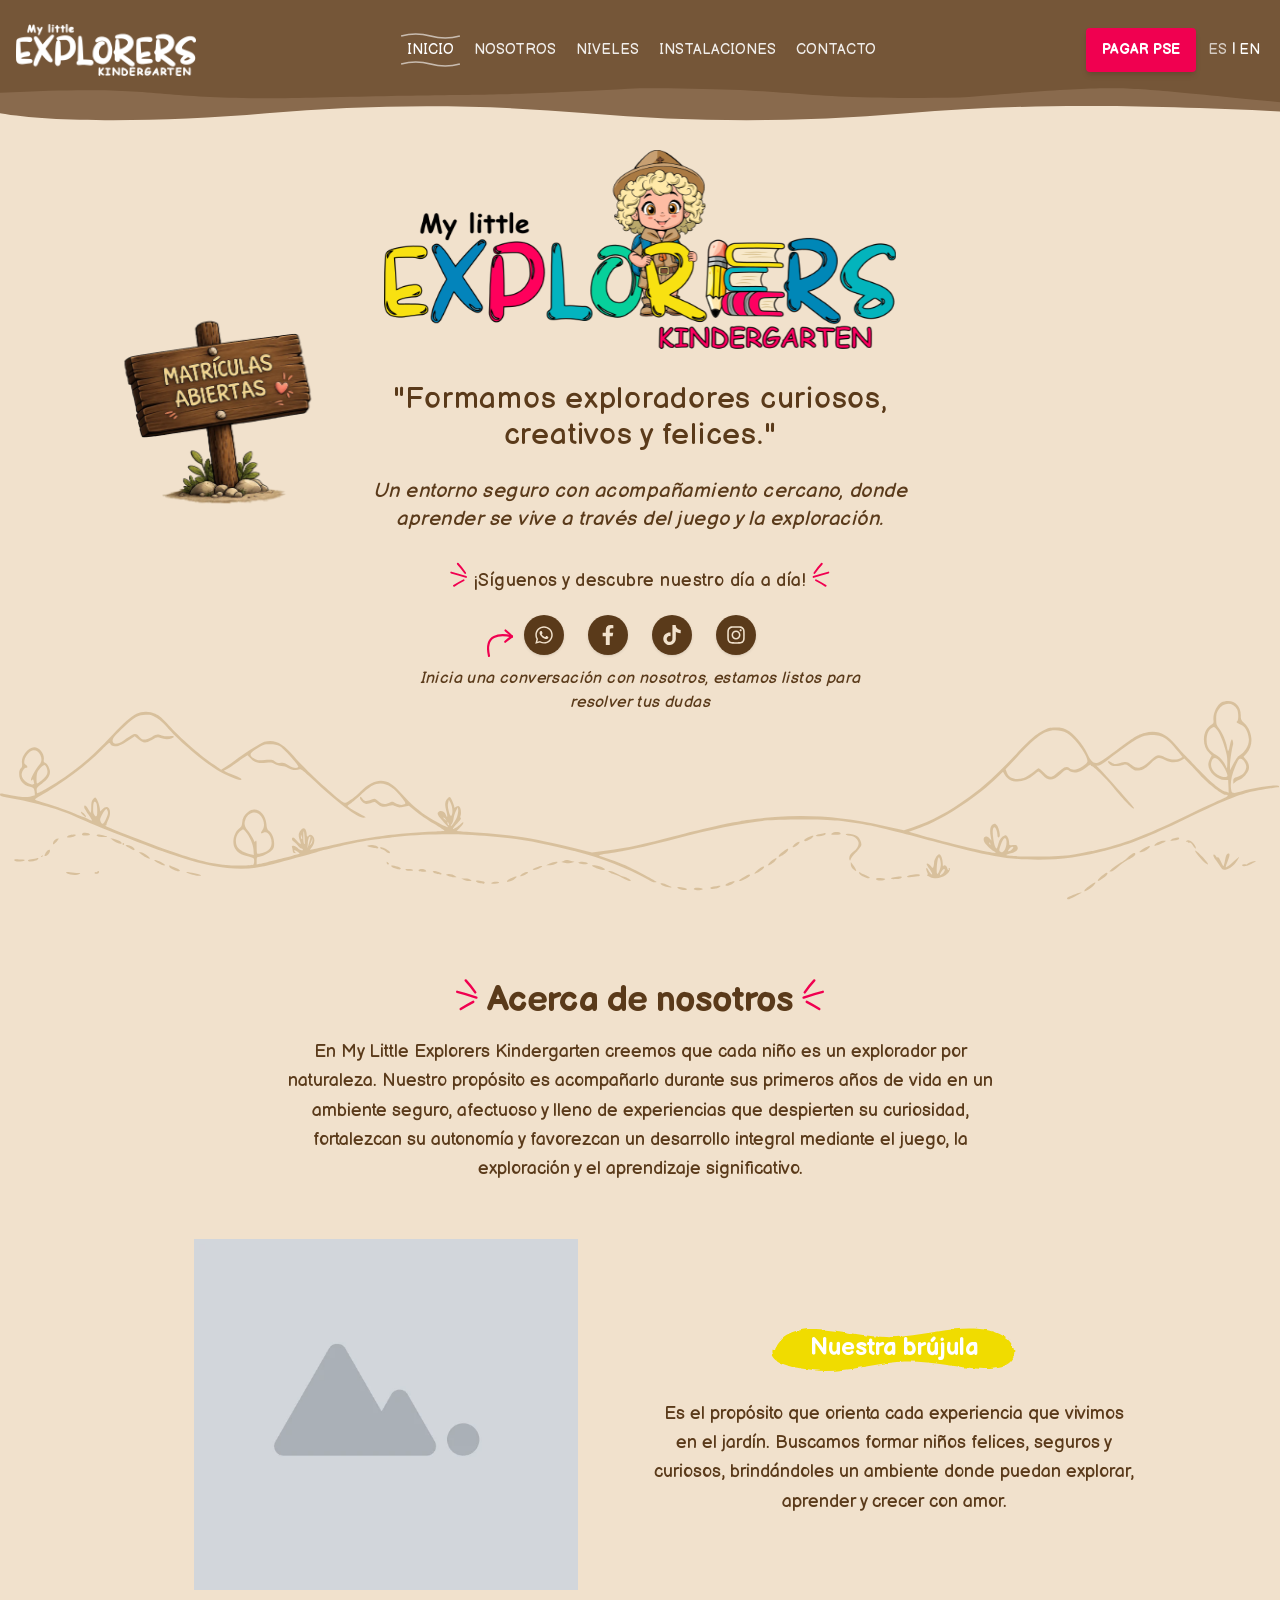
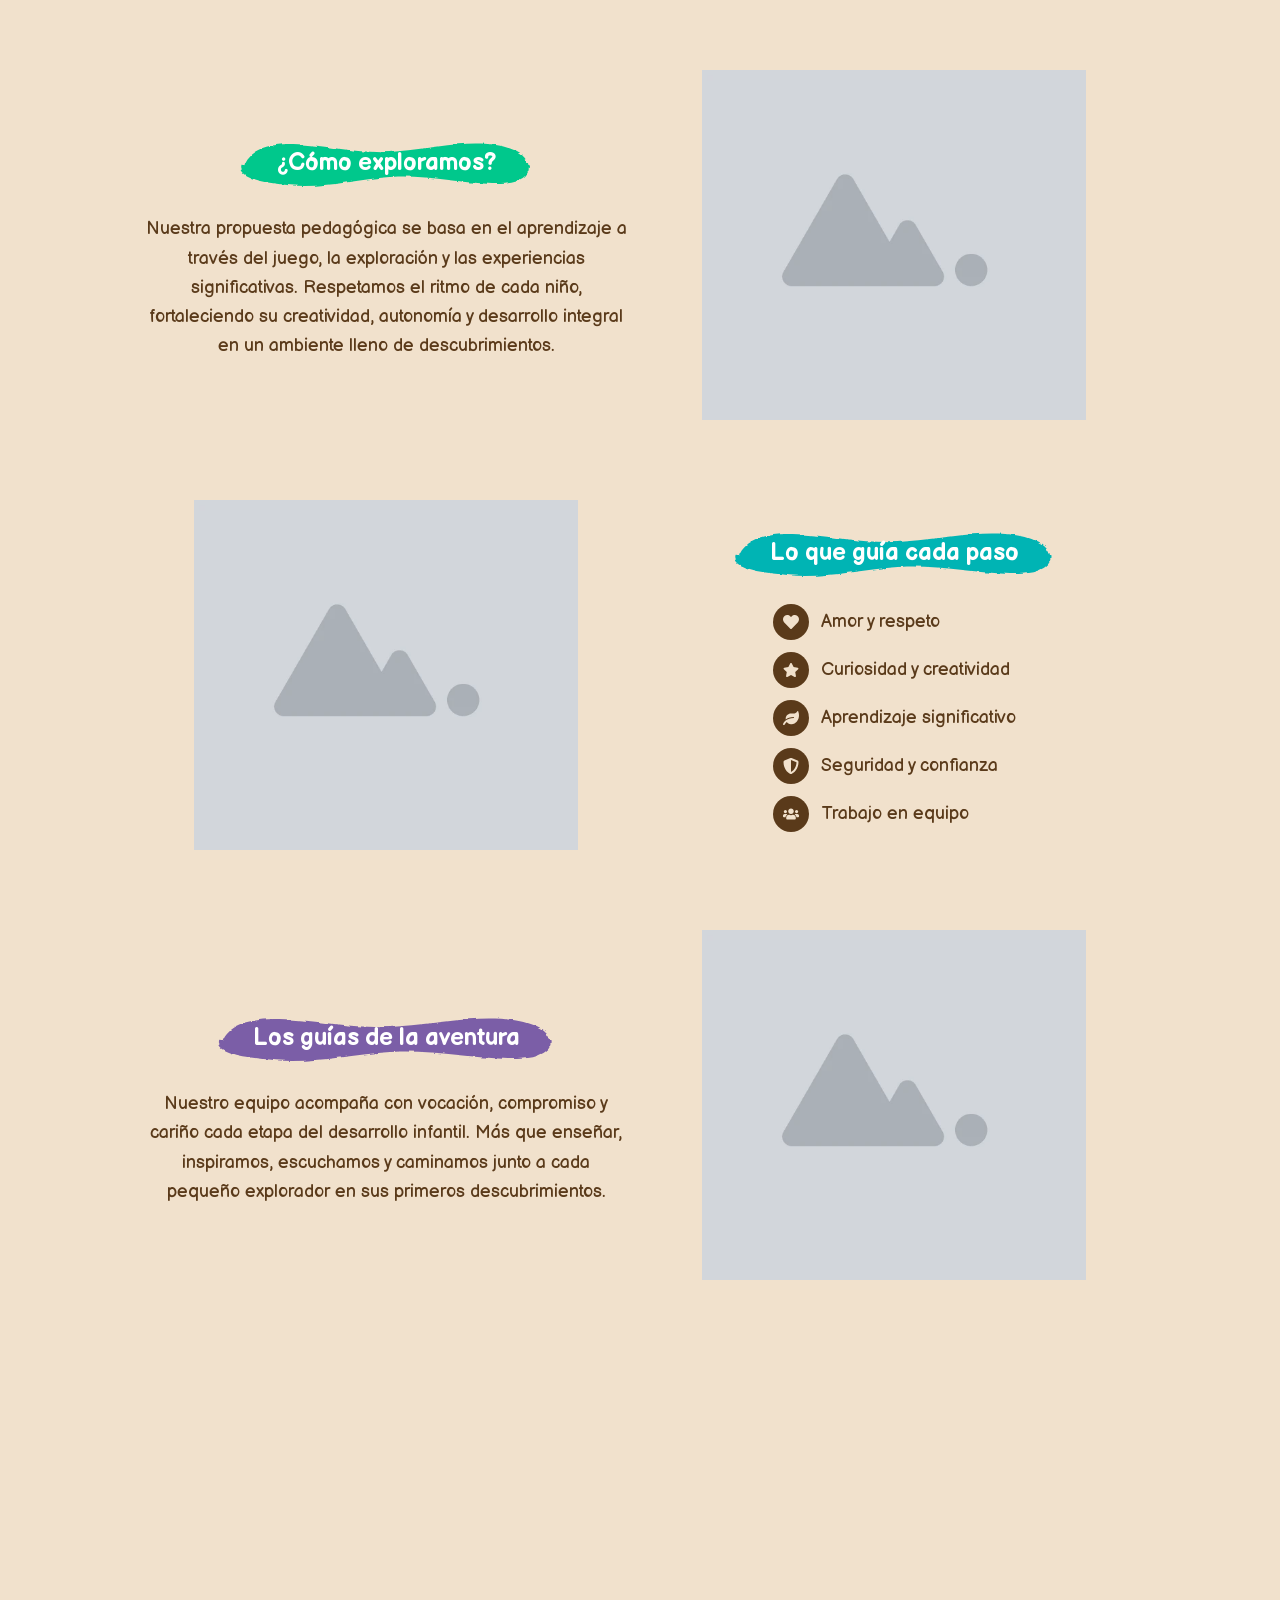
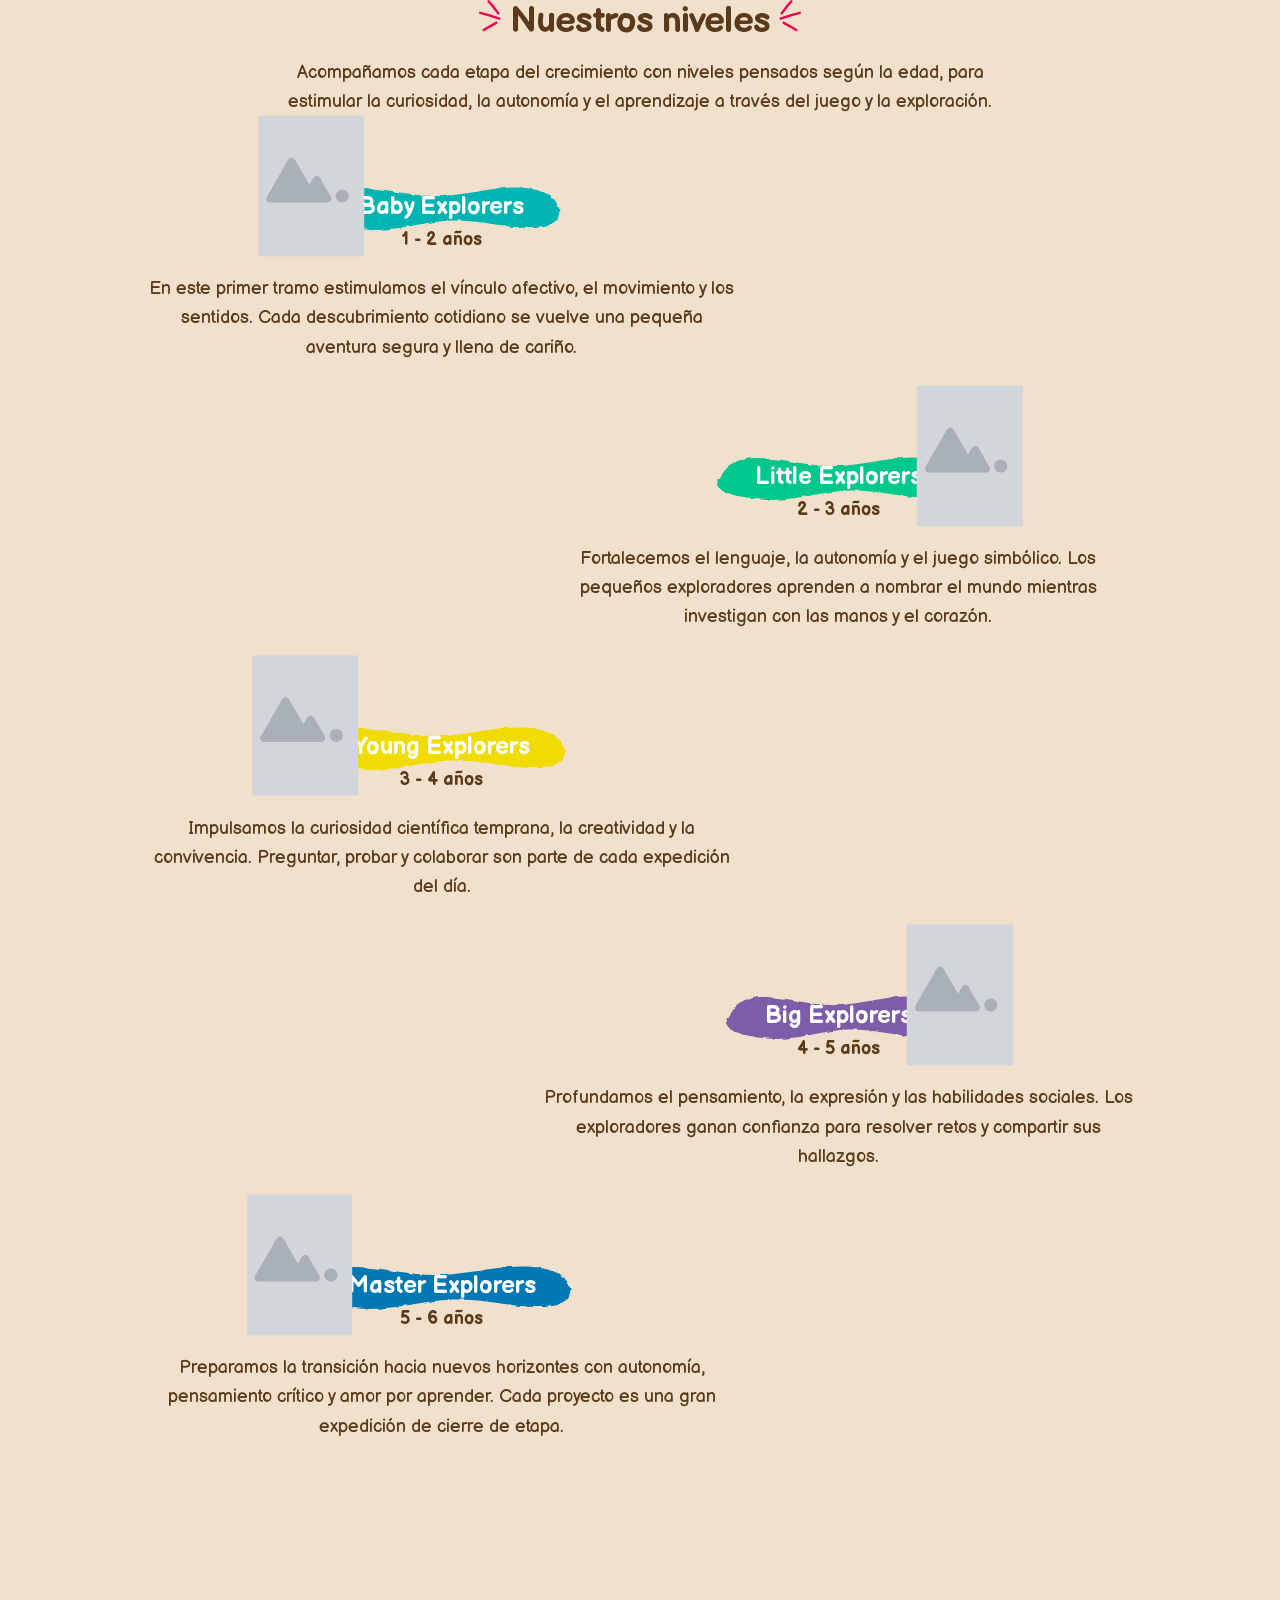
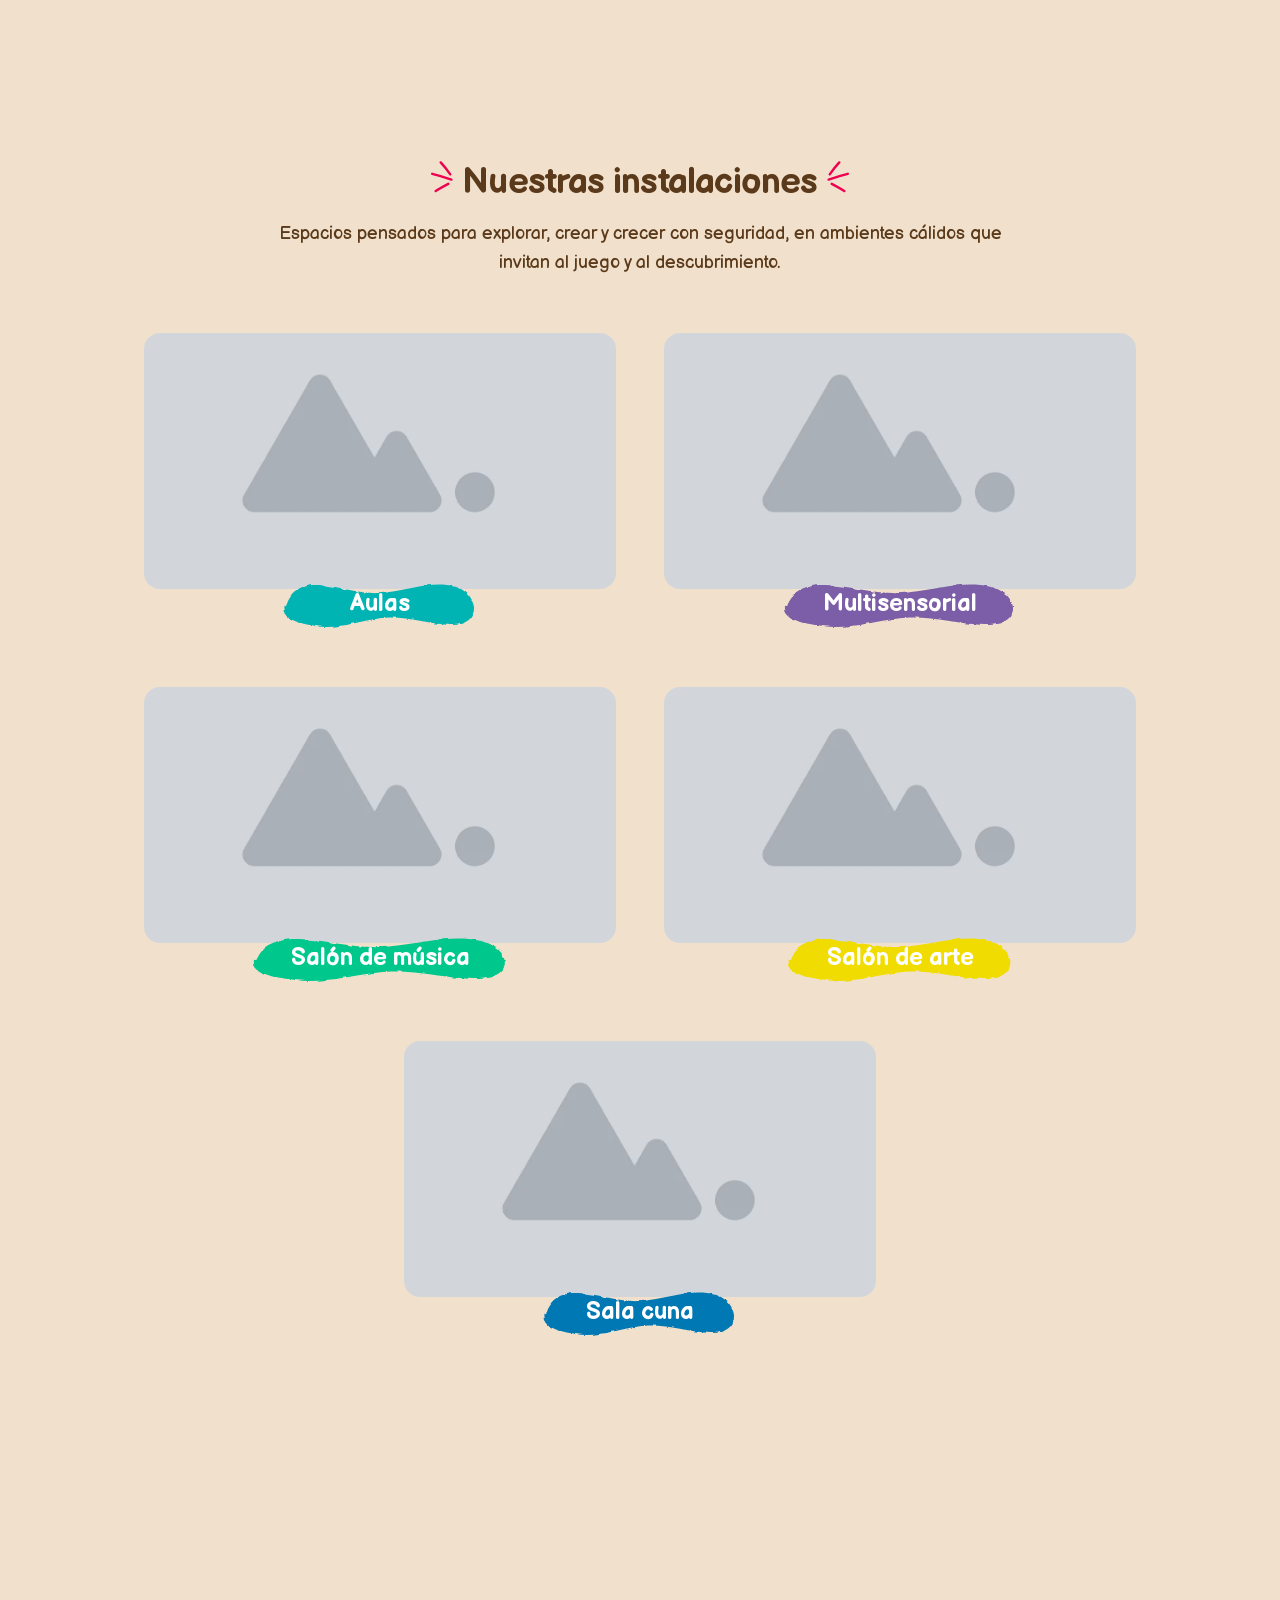
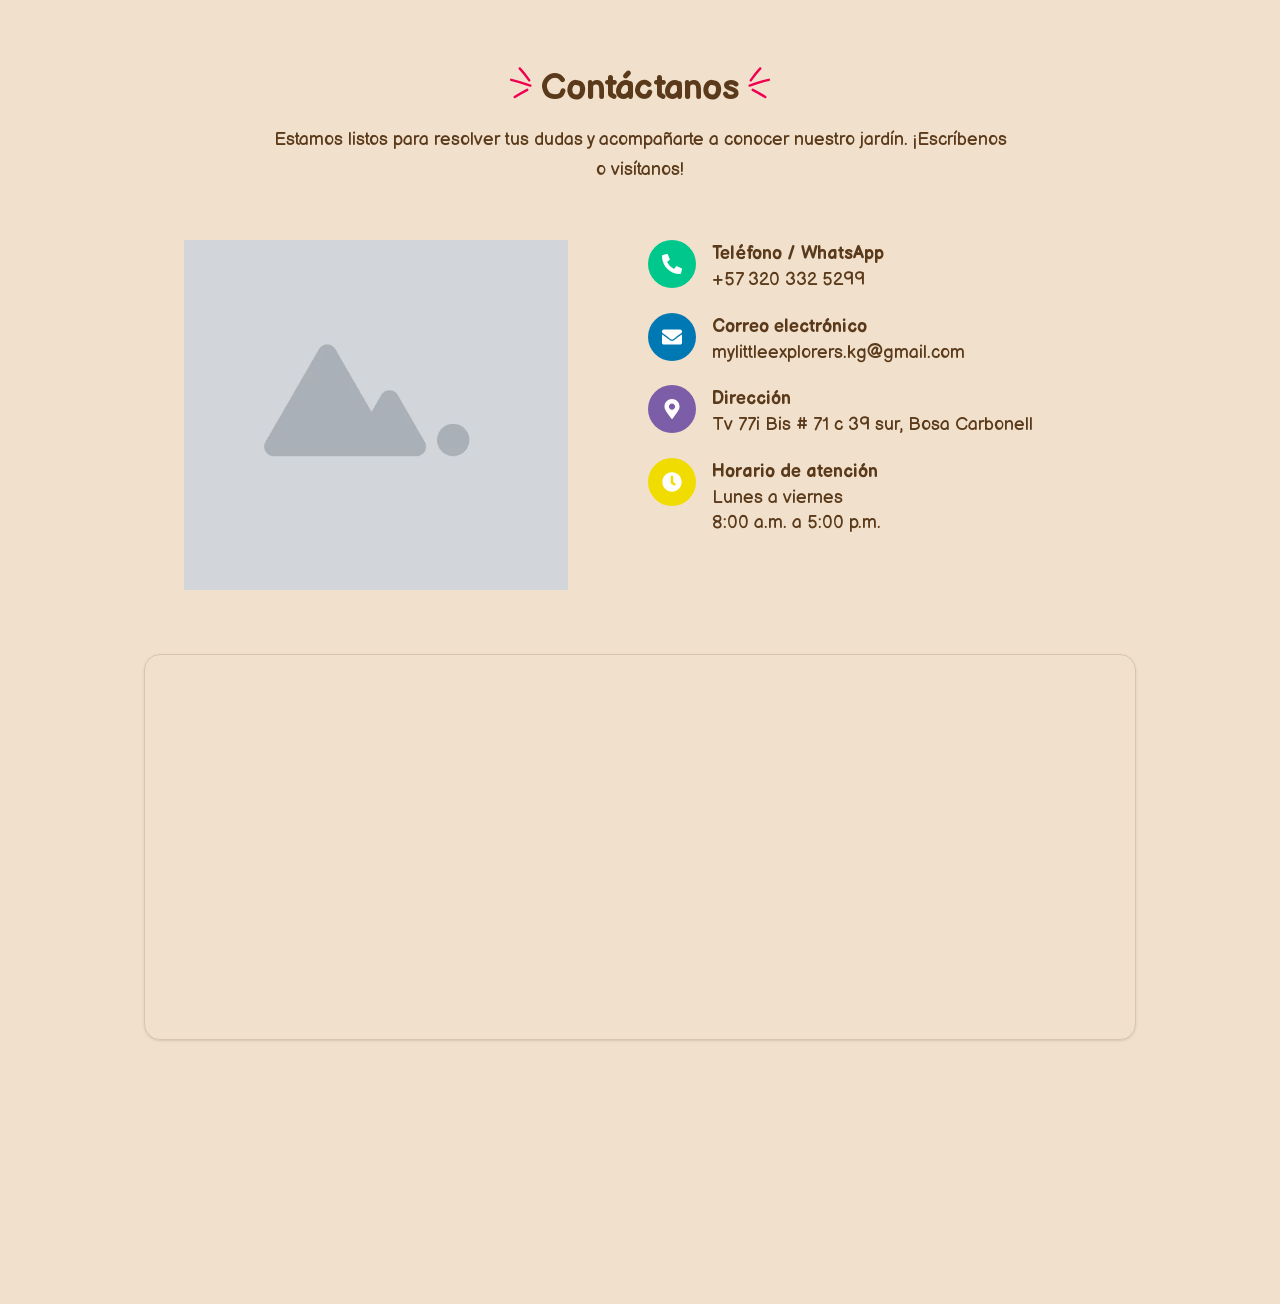
==== commit a2c188d4: "Deploy static from mlek-frontend" ====
--- a/index.html
+++ b/index.html
@@ -1 +1 @@
-<!DOCTYPE html><!--bykEbfB8zLvN7W_FOzHMn--><html lang="es"><head><meta charSet="utf-8"/><meta name="viewport" content="width=device-width, initial-scale=1, viewport-fit=cover"/><link rel="preload" href="/_next/static/media/23c67fdc37a0be90-s.p.f23a2ffc.woff2" as="font" crossorigin="" type="font/woff2"/><link rel="preload" href="/_next/static/media/d467006c6ab94bef-s.p.2dcc21f4.woff2" as="font" crossorigin="" type="font/woff2"/><link rel="preload" as="image" href="/images/logo-white.webp"/><link rel="preload" as="image" href="/images/logo.webp"/><link rel="preload" as="image" href="/images/open-registrations.webp"/><link rel="stylesheet" href="/_next/static/chunks/f581da0ac13cd000.css" data-precedence="next"/><link rel="preload" as="script" fetchPriority="low" href="/_next/static/chunks/e060632d69e31f4e.js"/><script src="/_next/static/chunks/bbb23a4adfaba291.js" async=""></script><script src="/_next/static/chunks/80a5431d4e78c469.js" async=""></script><script src="/_next/static/chunks/a70a626cee5246a4.js" async=""></script><script src="/_next/static/chunks/turbopack-e80a914dcff6ba6d.js" async=""></script><script src="/_next/static/chunks/da55393c5fd88995.js" async=""></script><script src="/_next/static/chunks/ef82211496aa8624.js" async=""></script><script src="/_next/static/chunks/221e0744b683f94b.js" async=""></script><script src="/_next/static/chunks/54acdc74ad0965ad.js" async=""></script><script src="/_next/static/chunks/3ff530bda183b5e4.js" async=""></script><script src="/_next/static/chunks/4ff5fff0db9f1451.js" async=""></script><script src="/_next/static/chunks/3bf66cc79151361f.js" async=""></script><meta name="next-size-adjust" content=""/><meta name="theme-color" content="#5A3A1A"/><title>My Little Explorers Kindergarten</title><meta name="description" content="Formamos exploradores curiosos, creativos y felices. Jardín infantil en Bosa, Bogotá. Conoce nuestros niveles y escríbenos."/><meta name="author" content="My Little Explorers Kindergarten"/><meta name="keywords" content="jardín infantil,kindergarten,Bosa,Bogotá,educación inicial,preescolar"/><meta name="creator" content="My Little Explorers Kindergarten"/><meta name="robots" content="index, follow"/><meta property="og:title" content="My Little Explorers Kindergarten"/><meta property="og:description" content="Formamos exploradores curiosos, creativos y felices. Jardín infantil en Bosa."/><meta property="og:url" content="https://mylittleexplorerskindergarten.com"/><meta property="og:site_name" content="My Little Explorers Kindergarten"/><meta property="og:locale" content="es_CO"/><meta property="og:type" content="website"/><meta name="twitter:card" content="summary_large_image"/><meta name="twitter:title" content="My Little Explorers Kindergarten"/><meta name="twitter:description" content="Formamos exploradores curiosos, creativos y felices. Jardín infantil en Bosa."/><link rel="icon" href="/favicon.ico?favicon.d2ee3944.ico" sizes="28x32" type="image/x-icon"/><script src="/_next/static/chunks/a6dad97d9634a72d.js" noModule=""></script></head><body class="balsamiq_sans_4f98b61a-module__Xv82Va__variable font-[family-name:var(--font-balsamiq-sans)] antialiased"><div hidden=""><!--$--><!--/$--></div><div class="landing-page-bg flex w-full flex-col"><header class="sticky top-0 z-50 w-full min-h-[var(--landing-header-height)] overflow-hidden bg-[var(--landing-bg)]"><svg aria-hidden="true" class="absolute inset-0 h-full w-full" fill="none" preserveAspectRatio="none" viewBox="0 0 1200 140" xmlns="http://www.w3.org/2000/svg"><path d="M0 0 H1200 V120 C1050 112 950 112 850 122 C750 132 650 132 550 122 C450 112 350 112 250 122 C150 132 50 132 0 122 L0 0 Z" fill="var(--landing-header-brown-2)"></path><path d="M0 0 H1200 V110 C1034 92 1066 90 900 105 C734 108 766 95 600 95 C434 105 466 100 300 105 C134 110 166 90 0 100 L0 0 Z" fill="var(--landing-header-brown-1)"></path></svg><div class="relative z-10 flex items-center justify-between gap-2 px-2 min-h-[100px] md:px-4"><span class="w-12 shrink-0 md:hidden" aria-hidden="true"></span><a aria-label="My Little Explorers Kindergarten - Inicio" href="/"><img src="/images/logo-white.webp" alt="My Little Explorers Logo" class="w-full h-auto max-w-45 object-contain cursor-pointer transition-transform hover:scale-105" width="265" height="80"/></a><nav aria-label="Abrir menú" class="hidden flex-1 items-center justify-center gap-2 md:flex"><a class="header-nav-link group relative rounded px-1.5 py-1 text-sm font-medium uppercase transition-colors focus-visible:outline focus-visible:ring-2 focus-visible:ring-white/80 focus-visible:ring-offset-2 focus-visible:ring-offset-[var(--landing-header-brown-2)] min-h-[36px] inline-flex items-center justify-center text-center is-active text-[var(--landing-header-text)]" href="/"><span class="header-nav-wave header-nav-wave-top pointer-events-none absolute left-0 right-0 top-0 flex h-2 items-center" aria-hidden="true"><svg viewBox="0 0 40 8" class="h-full w-full shrink-0" preserveAspectRatio="none" aria-hidden="true"><path d="M0 4 Q 10 0 20 4 Q 30 8 40 4" stroke="currentColor" fill="none" stroke-width="1.5"></path></svg></span><span class="header-nav-wave header-nav-wave-bottom pointer-events-none absolute bottom-0 left-0 right-0 flex h-2 items-center" aria-hidden="true"><svg viewBox="0 0 40 8" class="h-full w-full shrink-0" preserveAspectRatio="none" aria-hidden="true"><path d="M0 4 Q 10 0 20 4 Q 30 8 40 4" stroke="currentColor" fill="none" stroke-width="1.5"></path></svg></span>Inicio</a><a class="header-nav-link group relative rounded px-1.5 py-1 text-sm font-medium uppercase transition-colors focus-visible:outline focus-visible:ring-2 focus-visible:ring-white/80 focus-visible:ring-offset-2 focus-visible:ring-offset-[var(--landing-header-brown-2)] min-h-[36px] inline-flex items-center justify-center text-center text-[var(--landing-header-text-muted)]" href="/nosotros"><span class="header-nav-wave header-nav-wave-top pointer-events-none absolute left-0 right-0 top-0 flex h-2 items-center" aria-hidden="true"><svg viewBox="0 0 40 8" class="h-full w-full shrink-0" preserveAspectRatio="none" aria-hidden="true"><path d="M0 4 Q 10 0 20 4 Q 30 8 40 4" stroke="currentColor" fill="none" stroke-width="1.5"></path></svg></span><span class="header-nav-wave header-nav-wave-bottom pointer-events-none absolute bottom-0 left-0 right-0 flex h-2 items-center" aria-hidden="true"><svg viewBox="0 0 40 8" class="h-full w-full shrink-0" preserveAspectRatio="none" aria-hidden="true"><path d="M0 4 Q 10 0 20 4 Q 30 8 40 4" stroke="currentColor" fill="none" stroke-width="1.5"></path></svg></span>Nosotros</a><a class="header-nav-link group relative rounded px-1.5 py-1 text-sm font-medium uppercase transition-colors focus-visible:outline focus-visible:ring-2 focus-visible:ring-white/80 focus-visible:ring-offset-2 focus-visible:ring-offset-[var(--landing-header-brown-2)] min-h-[36px] inline-flex items-center justify-center text-center text-[var(--landing-header-text-muted)]" href="/niveles"><span class="header-nav-wave header-nav-wave-top pointer-events-none absolute left-0 right-0 top-0 flex h-2 items-center" aria-hidden="true"><svg viewBox="0 0 40 8" class="h-full w-full shrink-0" preserveAspectRatio="none" aria-hidden="true"><path d="M0 4 Q 10 0 20 4 Q 30 8 40 4" stroke="currentColor" fill="none" stroke-width="1.5"></path></svg></span><span class="header-nav-wave header-nav-wave-bottom pointer-events-none absolute bottom-0 left-0 right-0 flex h-2 items-center" aria-hidden="true"><svg viewBox="0 0 40 8" class="h-full w-full shrink-0" preserveAspectRatio="none" aria-hidden="true"><path d="M0 4 Q 10 0 20 4 Q 30 8 40 4" stroke="currentColor" fill="none" stroke-width="1.5"></path></svg></span>Niveles</a><a class="header-nav-link group relative rounded px-1.5 py-1 text-sm font-medium uppercase transition-colors focus-visible:outline focus-visible:ring-2 focus-visible:ring-white/80 focus-visible:ring-offset-2 focus-visible:ring-offset-[var(--landing-header-brown-2)] min-h-[36px] inline-flex items-center justify-center text-center text-[var(--landing-header-text-muted)]" href="/instalaciones"><span class="header-nav-wave header-nav-wave-top pointer-events-none absolute left-0 right-0 top-0 flex h-2 items-center" aria-hidden="true"><svg viewBox="0 0 40 8" class="h-full w-full shrink-0" preserveAspectRatio="none" aria-hidden="true"><path d="M0 4 Q 10 0 20 4 Q 30 8 40 4" stroke="currentColor" fill="none" stroke-width="1.5"></path></svg></span><span class="header-nav-wave header-nav-wave-bottom pointer-events-none absolute bottom-0 left-0 right-0 flex h-2 items-center" aria-hidden="true"><svg viewBox="0 0 40 8" class="h-full w-full shrink-0" preserveAspectRatio="none" aria-hidden="true"><path d="M0 4 Q 10 0 20 4 Q 30 8 40 4" stroke="currentColor" fill="none" stroke-width="1.5"></path></svg></span>Instalaciones</a><a class="header-nav-link group relative rounded px-1.5 py-1 text-sm font-medium uppercase transition-colors focus-visible:outline focus-visible:ring-2 focus-visible:ring-white/80 focus-visible:ring-offset-2 focus-visible:ring-offset-[var(--landing-header-brown-2)] min-h-[36px] inline-flex items-center justify-center text-center text-[var(--landing-header-text-muted)]" href="/contacto"><span class="header-nav-wave header-nav-wave-top pointer-events-none absolute left-0 right-0 top-0 flex h-2 items-center" aria-hidden="true"><svg viewBox="0 0 40 8" class="h-full w-full shrink-0" preserveAspectRatio="none" aria-hidden="true"><path d="M0 4 Q 10 0 20 4 Q 30 8 40 4" stroke="currentColor" fill="none" stroke-width="1.5"></path></svg></span><span class="header-nav-wave header-nav-wave-bottom pointer-events-none absolute bottom-0 left-0 right-0 flex h-2 items-center" aria-hidden="true"><svg viewBox="0 0 40 8" class="h-full w-full shrink-0" preserveAspectRatio="none" aria-hidden="true"><path d="M0 4 Q 10 0 20 4 Q 30 8 40 4" stroke="currentColor" fill="none" stroke-width="1.5"></path></svg></span>Contacto</a></nav><div class="hidden shrink-0 items-center gap-2 md:flex"><a href="https://www.mipagoamigo.com/MPA_WebSite/ServicePayments/StartPayment?searchedAgreementName=MY%20LITTLE%20EXPLORERS%20KINDERGARTEN%20SAS" target="_blank" rel="noopener noreferrer" class="inline-flex min-h-[44px] items-center justify-center rounded px-4 py-2 text-sm font-bold uppercase text-white shadow-md transition-transform hover:scale-[1.02] focus-visible:outline focus-visible:ring-2 focus-visible:ring-white focus-visible:ring-offset-2 focus-visible:ring-offset-[var(--landing-header-brown-2)]" id="header-pay-pse" style="background-color:#F00050">Pagar PSE</a><nav aria-label="Idioma" class="flex items-center gap-px"><span class="flex items-center"><button type="button" class="cursor-pointer text-sm uppercase transition-opacity min-h-[32px] min-w-0 inline-flex items-center justify-center rounded px-1 py-0.5 focus-visible:outline focus-visible:ring-2 focus-visible:ring-white/80 opacity-70" aria-current="true" style="color:var(--landing-header-text)">ES</button></span><span class="flex items-center"><span class="text-[var(--landing-header-text-muted)]" aria-hidden="true">|</span><button type="button" class="cursor-pointer text-sm uppercase transition-opacity min-h-[32px] min-w-0 inline-flex items-center justify-center rounded px-1 py-0.5 focus-visible:outline focus-visible:ring-2 focus-visible:ring-white/80 opacity-100 hover:opacity-90" style="color:var(--landing-header-text)">EN</button></span></nav></div><button type="button" class="flex h-12 w-12 shrink-0 cursor-pointer flex-col items-center justify-center gap-1.5 rounded text-[var(--landing-header-text)] focus-visible:outline focus-visible:ring-2 focus-visible:ring-white/80 focus-visible:ring-offset-2 focus-visible:ring-offset-[var(--landing-header-brown-2)] md:hidden" aria-expanded="false" aria-label="Abrir menú"><span class="block h-[3px] w-6 rounded-full bg-current transition-all duration-200" style="transform:none"></span><span class="block h-[3px] w-6 rounded-full bg-current transition-all duration-200" style="opacity:1"></span><span class="block h-[3px] w-6 rounded-full bg-current transition-all duration-200" style="transform:none"></span></button></div><div aria-hidden="true" class="fixed left-0 right-0 top-[105px] z-40 flex flex-col bg-[var(--landing-header-brown-2)] px-6 pt-8 pb-8 transition-transform duration-300 ease-out md:top-[80px] md:hidden" style="bottom:0;pointer-events:none;transform:translateX(100%)"><nav class="flex flex-1 flex-col items-center justify-center gap-4 text-center" aria-label="Abrir menú"><a class="header-nav-link group relative rounded px-1.5 py-1 text-sm font-medium uppercase transition-colors focus-visible:outline focus-visible:ring-2 focus-visible:ring-white/80 focus-visible:ring-offset-2 focus-visible:ring-offset-[var(--landing-header-brown-2)] min-h-[36px] inline-flex items-center justify-center text-center is-active text-[var(--landing-header-text)]" href="/"><span class="header-nav-wave header-nav-wave-top pointer-events-none absolute left-0 right-0 top-0 flex h-2 items-center" aria-hidden="true"><svg viewBox="0 0 40 8" class="h-full w-full shrink-0" preserveAspectRatio="none" aria-hidden="true"><path d="M0 4 Q 10 0 20 4 Q 30 8 40 4" stroke="currentColor" fill="none" stroke-width="1.5"></path></svg></span><span class="header-nav-wave header-nav-wave-bottom pointer-events-none absolute bottom-0 left-0 right-0 flex h-2 items-center" aria-hidden="true"><svg viewBox="0 0 40 8" class="h-full w-full shrink-0" preserveAspectRatio="none" aria-hidden="true"><path d="M0 4 Q 10 0 20 4 Q 30 8 40 4" stroke="currentColor" fill="none" stroke-width="1.5"></path></svg></span>Inicio</a><a class="header-nav-link group relative rounded px-1.5 py-1 text-sm font-medium uppercase transition-colors focus-visible:outline focus-visible:ring-2 focus-visible:ring-white/80 focus-visible:ring-offset-2 focus-visible:ring-offset-[var(--landing-header-brown-2)] min-h-[36px] inline-flex items-center justify-center text-center text-[var(--landing-header-text-muted)]" href="/nosotros"><span class="header-nav-wave header-nav-wave-top pointer-events-none absolute left-0 right-0 top-0 flex h-2 items-center" aria-hidden="true"><svg viewBox="0 0 40 8" class="h-full w-full shrink-0" preserveAspectRatio="none" aria-hidden="true"><path d="M0 4 Q 10 0 20 4 Q 30 8 40 4" stroke="currentColor" fill="none" stroke-width="1.5"></path></svg></span><span class="header-nav-wave header-nav-wave-bottom pointer-events-none absolute bottom-0 left-0 right-0 flex h-2 items-center" aria-hidden="true"><svg viewBox="0 0 40 8" class="h-full w-full shrink-0" preserveAspectRatio="none" aria-hidden="true"><path d="M0 4 Q 10 0 20 4 Q 30 8 40 4" stroke="currentColor" fill="none" stroke-width="1.5"></path></svg></span>Nosotros</a><a class="header-nav-link group relative rounded px-1.5 py-1 text-sm font-medium uppercase transition-colors focus-visible:outline focus-visible:ring-2 focus-visible:ring-white/80 focus-visible:ring-offset-2 focus-visible:ring-offset-[var(--landing-header-brown-2)] min-h-[36px] inline-flex items-center justify-center text-center text-[var(--landing-header-text-muted)]" href="/niveles"><span class="header-nav-wave header-nav-wave-top pointer-events-none absolute left-0 right-0 top-0 flex h-2 items-center" aria-hidden="true"><svg viewBox="0 0 40 8" class="h-full w-full shrink-0" preserveAspectRatio="none" aria-hidden="true"><path d="M0 4 Q 10 0 20 4 Q 30 8 40 4" stroke="currentColor" fill="none" stroke-width="1.5"></path></svg></span><span class="header-nav-wave header-nav-wave-bottom pointer-events-none absolute bottom-0 left-0 right-0 flex h-2 items-center" aria-hidden="true"><svg viewBox="0 0 40 8" class="h-full w-full shrink-0" preserveAspectRatio="none" aria-hidden="true"><path d="M0 4 Q 10 0 20 4 Q 30 8 40 4" stroke="currentColor" fill="none" stroke-width="1.5"></path></svg></span>Niveles</a><a class="header-nav-link group relative rounded px-1.5 py-1 text-sm font-medium uppercase transition-colors focus-visible:outline focus-visible:ring-2 focus-visible:ring-white/80 focus-visible:ring-offset-2 focus-visible:ring-offset-[var(--landing-header-brown-2)] min-h-[36px] inline-flex items-center justify-center text-center text-[var(--landing-header-text-muted)]" href="/instalaciones"><span class="header-nav-wave header-nav-wave-top pointer-events-none absolute left-0 right-0 top-0 flex h-2 items-center" aria-hidden="true"><svg viewBox="0 0 40 8" class="h-full w-full shrink-0" preserveAspectRatio="none" aria-hidden="true"><path d="M0 4 Q 10 0 20 4 Q 30 8 40 4" stroke="currentColor" fill="none" stroke-width="1.5"></path></svg></span><span class="header-nav-wave header-nav-wave-bottom pointer-events-none absolute bottom-0 left-0 right-0 flex h-2 items-center" aria-hidden="true"><svg viewBox="0 0 40 8" class="h-full w-full shrink-0" preserveAspectRatio="none" aria-hidden="true"><path d="M0 4 Q 10 0 20 4 Q 30 8 40 4" stroke="currentColor" fill="none" stroke-width="1.5"></path></svg></span>Instalaciones</a><a class="header-nav-link group relative rounded px-1.5 py-1 text-sm font-medium uppercase transition-colors focus-visible:outline focus-visible:ring-2 focus-visible:ring-white/80 focus-visible:ring-offset-2 focus-visible:ring-offset-[var(--landing-header-brown-2)] min-h-[36px] inline-flex items-center justify-center text-center text-[var(--landing-header-text-muted)]" href="/contacto"><span class="header-nav-wave header-nav-wave-top pointer-events-none absolute left-0 right-0 top-0 flex h-2 items-center" aria-hidden="true"><svg viewBox="0 0 40 8" class="h-full w-full shrink-0" preserveAspectRatio="none" aria-hidden="true"><path d="M0 4 Q 10 0 20 4 Q 30 8 40 4" stroke="currentColor" fill="none" stroke-width="1.5"></path></svg></span><span class="header-nav-wave header-nav-wave-bottom pointer-events-none absolute bottom-0 left-0 right-0 flex h-2 items-center" aria-hidden="true"><svg viewBox="0 0 40 8" class="h-full w-full shrink-0" preserveAspectRatio="none" aria-hidden="true"><path d="M0 4 Q 10 0 20 4 Q 30 8 40 4" stroke="currentColor" fill="none" stroke-width="1.5"></path></svg></span>Contacto</a></nav><div class="flex flex-col items-center gap-4 border-t border-white/20 pt-6 text-center"><a href="https://www.mipagoamigo.com/MPA_WebSite/ServicePayments/StartPayment?searchedAgreementName=MY%20LITTLE%20EXPLORERS%20KINDERGARTEN%20SAS" target="_blank" rel="noopener noreferrer" class="inline-flex min-h-[48px] items-center justify-center rounded px-6 py-3 text-sm font-bold uppercase text-white shadow-md" style="background-color:#F00050">Pagar PSE</a><nav aria-label="Idioma" class="flex items-center gap-px"><span class="flex items-center"><button type="button" class="cursor-pointer text-sm uppercase transition-opacity min-h-[32px] min-w-0 inline-flex items-center justify-center rounded px-1 py-0.5 focus-visible:outline focus-visible:ring-2 focus-visible:ring-white/80 opacity-70" aria-current="true" style="color:var(--landing-header-text)">ES</button></span><span class="flex items-center"><span class="text-[var(--landing-header-text-muted)]" aria-hidden="true">|</span><button type="button" class="cursor-pointer text-sm uppercase transition-opacity min-h-[32px] min-w-0 inline-flex items-center justify-center rounded px-1 py-0.5 focus-visible:outline focus-visible:ring-2 focus-visible:ring-white/80 opacity-100 hover:opacity-90" style="color:var(--landing-header-text)">EN</button></span></nav></div></div></header><main class="flex flex-1 flex-col"><div aria-hidden="true" class="pointer-events-none fixed inset-x-0 bottom-0 z-0 h-[var(--landing-mountains-clearance)] bg-[length:100%_auto] bg-bottom bg-no-repeat" style="background-image:url(&#x27;/images/mountains.svg&#x27;)"></div><section id="landing-home" class="relative z-10 flex w-full flex-col min-h-[calc(100dvh-var(--landing-header-height))] scroll-mt-[var(--landing-header-height)] pb-[var(--landing-section-bottom-padding)]"><div class="container mx-auto flex min-h-0 flex-1 flex-col items-center justify-center px-4 pt-5 text-center"><div class="relative mx-auto flex w-full max-w-lg flex-col items-center lg:max-w-xl"><img class="h-auto w-full max-w-[min(22rem,85vw)] object-contain opacity-0 animate-[fade-in-up_0.5s_ease-out_both] sm:max-w-[24rem] md:max-w-[28rem] lg:max-w-[32rem]" src="/images/logo.webp" alt="My Little Explorers Kindergarten" width="658" height="256"/><img class="mt-6 h-auto w-40 object-contain opacity-0 sm:w-44 md:w-48 animate-[fade-in-up_0.5s_ease-out_0.1s_both] lg:absolute lg:left-0 lg:top-20 lg:mt-20 lg:w-48 lg:-translate-x-[calc(100%+1.25rem)] xl:w-52 xl:-translate-x-[calc(100%+2rem)]" src="/images/open-registrations.webp" alt="Matrículas abiertas" width="1024" height="1536"/><p class="mt-3 max-w-lg text-xl tracking-wide text-[var(--landing-header-brown-3)] opacity-0 sm:text-2xl md:text-3xl lg:mt-8 animate-[fade-in-up_0.5s_ease-out_0.15s_both]">&quot;Formamos exploradores curiosos, creativos y felices.&quot;</p><p class="mt-6 max-w-2xl text-base italic tracking-wide text-[var(--landing-header-brown-3)] opacity-0 sm:text-lg md:text-xl animate-[fade-in-up_0.5s_ease-out_0.4s_both]">Un entorno seguro con acompañamiento cercano, donde aprender se vive a través del juego y la exploración.</p><div class="mt-8 flex w-full flex-col items-center opacity-0 animate-[fade-in-up_0.5s_ease-out_0.55s_both]"><p class="flex max-w-md items-start justify-center gap-1 text-base font-medium tracking-wide text-[var(--landing-header-brown-3)] sm:text-lg"><svg aria-hidden="true" viewBox="0 0 26 36" fill="none" xmlns="http://www.w3.org/2000/svg" class="-mt-1.5 h-8 w-5 shrink-0 self-start sm:-mt-2 sm:h-9 sm:w-[1.35rem] rotate-[12deg] text-[var(--landing-palette-fuchsia)]"><path d="M20 14Q14 8.5 9 5" stroke="currentColor" stroke-width="2.25" stroke-linecap="round"></path><path d="M22 18.5Q12 17.2 3.5 17" stroke="currentColor" stroke-width="2.25" stroke-linecap="round"></path><path d="M20 23Q14.5 27.5 10 32" stroke="currentColor" stroke-width="2.25" stroke-linecap="round"></path></svg><span class="pt-0.5">¡Síguenos y descubre nuestro día a día!</span><svg aria-hidden="true" viewBox="0 0 26 36" fill="none" xmlns="http://www.w3.org/2000/svg" class="-mt-1.5 h-8 w-5 shrink-0 self-start sm:-mt-2 sm:h-9 sm:w-[1.35rem] -rotate-[12deg] -scale-x-100 text-[var(--landing-palette-fuchsia)]"><path d="M20 14Q14 8.5 9 5" stroke="currentColor" stroke-width="2.25" stroke-linecap="round"></path><path d="M22 18.5Q12 17.2 3.5 17" stroke="currentColor" stroke-width="2.25" stroke-linecap="round"></path><path d="M20 23Q14.5 27.5 10 32" stroke="currentColor" stroke-width="2.25" stroke-linecap="round"></path></svg></p><nav aria-label="Redes sociales" class="mt-5 flex items-center justify-center gap-6"><div class="relative"><a href="https://wa.me/573203325299?text=%C2%A1Hola!%20quiero%20m%C3%A1s%20informaci%C3%B3n" target="_blank" rel="noopener noreferrer" class="inline-flex size-10 shrink-0 items-center justify-center rounded-full bg-[var(--landing-header-brown-3)] text-[var(--landing-bg)] shadow-sm transition-transform hover:scale-110 focus-visible:outline focus-visible:ring-2 focus-visible:ring-[var(--landing-header-brown-3)] focus-visible:ring-offset-2 focus-visible:ring-offset-[var(--landing-bg)]" aria-label="WhatsApp"><svg stroke="currentColor" fill="currentColor" stroke-width="0" viewBox="0 0 448 512" class="h-5 w-5" aria-hidden="true" height="1em" width="1em" xmlns="http://www.w3.org/2000/svg"><path d="M380.9 97.1C339 55.1 283.2 32 223.9 32c-122.4 0-222 99.6-222 222 0 39.1 10.2 77.3 29.6 111L0 480l117.7-30.9c32.4 17.7 68.9 27 106.1 27h.1c122.3 0 224.1-99.6 224.1-222 0-59.3-25.2-115-67.1-157zm-157 341.6c-33.2 0-65.7-8.9-94-25.7l-6.7-4-69.8 18.3L72 359.2l-4.4-7c-18.5-29.4-28.2-63.3-28.2-98.2 0-101.7 82.8-184.5 184.6-184.5 49.3 0 95.6 19.2 130.4 54.1 34.8 34.9 56.2 81.2 56.1 130.5 0 101.8-84.9 184.6-186.6 184.6zm101.2-138.2c-5.5-2.8-32.8-16.2-37.9-18-5.1-1.9-8.8-2.8-12.5 2.8-3.7 5.6-14.3 18-17.6 21.8-3.2 3.7-6.5 4.2-12 1.4-32.6-16.3-54-29.1-75.5-66-5.7-9.8 5.7-9.1 16.3-30.3 1.8-3.7.9-6.9-.5-9.7-1.4-2.8-12.5-30.1-17.1-41.2-4.5-10.8-9.1-9.3-12.5-9.5-3.2-.2-6.9-.2-10.6-.2-3.7 0-9.7 1.4-14.8 6.9-5.1 5.6-19.4 19-19.4 46.3 0 27.3 19.9 53.7 22.6 57.4 2.8 3.7 39.1 59.7 94.8 83.8 35.2 15.2 49 16.5 66.6 13.9 10.7-1.6 32.8-13.4 37.4-26.4 4.6-13 4.6-24.1 3.2-26.4-1.3-2.5-5-3.9-10.5-6.6z"></path></svg></a><svg aria-hidden="true" viewBox="0 0 40 48" fill="none" xmlns="http://www.w3.org/2000/svg" class="h-11 w-9 sm:h-12 sm:w-10 pointer-events-none absolute right-[calc(100%+0.5rem)] top-1/2 -translate-y-1/2 text-[var(--landing-palette-fuchsia)]"><path d="M13 45C11 36 12 29 18 26C24 23 30 24 36 25.5" stroke="currentColor" stroke-width="2.15" stroke-linecap="round"></path><path d="M29.5 19.5C32 21.5 34.2 23.5 36 25.5" stroke="currentColor" stroke-width="2.15" stroke-linecap="round"></path><path d="M36 25.5C33.8 27 31.5 28.8 29.2 30.8" stroke="currentColor" stroke-width="2.15" stroke-linecap="round"></path></svg></div><div class=""><a href="https://www.facebook.com/mylittleexplorerskindergarten" target="_blank" rel="noopener noreferrer" class="inline-flex size-10 shrink-0 items-center justify-center rounded-full bg-[var(--landing-header-brown-3)] text-[var(--landing-bg)] shadow-sm transition-transform hover:scale-110 focus-visible:outline focus-visible:ring-2 focus-visible:ring-[var(--landing-header-brown-3)] focus-visible:ring-offset-2 focus-visible:ring-offset-[var(--landing-bg)]" aria-label="Facebook"><svg stroke="currentColor" fill="currentColor" stroke-width="0" viewBox="0 0 320 512" class="h-5 w-5" aria-hidden="true" height="1em" width="1em" xmlns="http://www.w3.org/2000/svg"><path d="M279.14 288l14.22-92.66h-88.91v-60.13c0-25.35 12.42-50.06 52.24-50.06h40.42V6.26S260.43 0 225.36 0c-73.22 0-121.08 44.38-121.08 124.72v70.62H22.89V288h81.39v224h100.17V288z"></path></svg></a></div><div class=""><a href="https://www.tiktok.com/@my.little.explorers.kg" target="_blank" rel="noopener noreferrer" class="inline-flex size-10 shrink-0 items-center justify-center rounded-full bg-[var(--landing-header-brown-3)] text-[var(--landing-bg)] shadow-sm transition-transform hover:scale-110 focus-visible:outline focus-visible:ring-2 focus-visible:ring-[var(--landing-header-brown-3)] focus-visible:ring-offset-2 focus-visible:ring-offset-[var(--landing-bg)]" aria-label="TikTok"><svg stroke="currentColor" fill="currentColor" stroke-width="0" role="img" viewBox="0 0 24 24" class="h-5 w-5" aria-hidden="true" height="1em" width="1em" xmlns="http://www.w3.org/2000/svg"><path d="M12.525.02c1.31-.02 2.61-.01 3.91-.02.08 1.53.63 3.09 1.75 4.17 1.12 1.11 2.7 1.62 4.24 1.79v4.03c-1.44-.05-2.89-.35-4.2-.97-.57-.26-1.1-.59-1.62-.93-.01 2.92.01 5.84-.02 8.75-.08 1.4-.54 2.79-1.35 3.94-1.31 1.92-3.58 3.17-5.91 3.21-1.43.08-2.86-.31-4.08-1.03-2.02-1.19-3.44-3.37-3.65-5.71-.02-.5-.03-1-.01-1.49.18-1.9 1.12-3.72 2.58-4.96 1.66-1.44 3.98-2.13 6.15-1.72.02 1.48-.04 2.96-.04 4.44-.99-.32-2.15-.23-3.02.37-.63.41-1.11 1.04-1.36 1.75-.21.51-.15 1.07-.14 1.61.24 1.64 1.82 3.02 3.5 2.87 1.12-.01 2.19-.66 2.77-1.61.19-.33.4-.67.41-1.06.1-1.79.06-3.57.07-5.36.01-4.03-.01-8.05.02-12.07z"></path></svg></a></div><div class=""><a href="https://www.instagram.com/my.little.explorers.kg" target="_blank" rel="noopener noreferrer" class="inline-flex size-10 shrink-0 items-center justify-center rounded-full bg-[var(--landing-header-brown-3)] text-[var(--landing-bg)] shadow-sm transition-transform hover:scale-110 focus-visible:outline focus-visible:ring-2 focus-visible:ring-[var(--landing-header-brown-3)] focus-visible:ring-offset-2 focus-visible:ring-offset-[var(--landing-bg)]" aria-label="Instagram"><svg stroke="currentColor" fill="currentColor" stroke-width="0" viewBox="0 0 448 512" class="h-5 w-5" aria-hidden="true" height="1em" width="1em" xmlns="http://www.w3.org/2000/svg"><path d="M224.1 141c-63.6 0-114.9 51.3-114.9 114.9s51.3 114.9 114.9 114.9S339 319.5 339 255.9 287.7 141 224.1 141zm0 189.6c-41.1 0-74.7-33.5-74.7-74.7s33.5-74.7 74.7-74.7 74.7 33.5 74.7 74.7-33.6 74.7-74.7 74.7zm146.4-194.3c0 14.9-12 26.8-26.8 26.8-14.9 0-26.8-12-26.8-26.8s12-26.8 26.8-26.8 26.8 12 26.8 26.8zm76.1 27.2c-1.7-35.9-9.9-67.7-36.2-93.9-26.2-26.2-58-34.4-93.9-36.2-37-2.1-147.9-2.1-184.9 0-35.8 1.7-67.6 9.9-93.9 36.1s-34.4 58-36.2 93.9c-2.1 37-2.1 147.9 0 184.9 1.7 35.9 9.9 67.7 36.2 93.9s58 34.4 93.9 36.2c37 2.1 147.9 2.1 184.9 0 35.9-1.7 67.7-9.9 93.9-36.2 26.2-26.2 34.4-58 36.2-93.9 2.1-37 2.1-147.8 0-184.8zM398.8 388c-7.8 19.6-22.9 34.7-42.6 42.6-29.5 11.7-99.5 9-132.1 9s-102.7 2.6-132.1-9c-19.6-7.8-34.7-22.9-42.6-42.6-11.7-29.5-9-99.5-9-132.1s-2.6-102.7 9-132.1c7.8-19.6 22.9-34.7 42.6-42.6 29.5-11.7 99.5-9 132.1-9s102.7-2.6 132.1 9c19.6 7.8 34.7 22.9 42.6 42.6 11.7 29.5 9 99.5 9 132.1s2.7 102.7-9 132.1z"></path></svg></a></div></nav><p class="mt-3 max-w-md text-center text-sm italic tracking-wide text-[var(--landing-header-brown-3)] sm:text-base">Inicia una conversación con nosotros, estamos listos para resolver tus dudas</p></div></div></div></section><section id="landing-nosotros" class="relative z-10 flex w-full flex-col min-h-[calc(100dvh-var(--landing-header-height))] scroll-mt-[var(--landing-header-height)] pb-[var(--landing-section-bottom-padding)]"><div class="container mx-auto flex min-h-0 flex-1 flex-col items-center justify-center px-4 py-16 text-center"><h1 class="text-3xl font-bold tracking-tight text-[var(--landing-header-brown-3)] sm:text-4xl md:text-5xl">Acerca de nosotros</h1><p class="mt-6 max-w-lg text-lg text-[var(--landing-header-brown-3)]">Contenido próximamente.</p></div></section><section id="landing-niveles" class="relative z-10 flex w-full flex-col min-h-[calc(100dvh-var(--landing-header-height))] scroll-mt-[var(--landing-header-height)] pb-[var(--landing-section-bottom-padding)]"><div class="container mx-auto flex min-h-0 flex-1 flex-col items-center justify-center px-4 py-16 text-center"><h1 class="text-3xl font-bold tracking-tight text-[var(--landing-header-brown-3)] sm:text-4xl md:text-5xl">Niveles</h1><p class="mt-6 max-w-lg text-lg text-[var(--landing-header-brown-3)]">Contenido próximamente.</p></div></section><section id="landing-instalaciones" class="relative z-10 flex w-full flex-col min-h-[calc(100dvh-var(--landing-header-height))] scroll-mt-[var(--landing-header-height)] pb-[var(--landing-section-bottom-padding)]"><div class="container mx-auto flex min-h-0 flex-1 flex-col items-center justify-center px-4 py-16 text-center"><h1 class="text-3xl font-bold tracking-tight text-[var(--landing-header-brown-3)] sm:text-4xl md:text-5xl">Nuestras instalaciones</h1><p class="mt-6 max-w-lg text-lg text-[var(--landing-header-brown-3)]">Contenido próximamente.</p></div></section><section id="landing-contacto" class="relative z-10 flex w-full flex-col min-h-[calc(100dvh-var(--landing-header-height))] scroll-mt-[var(--landing-header-height)] pb-[var(--landing-section-bottom-padding)]"><div class="container mx-auto flex min-h-0 flex-1 flex-col items-center justify-center px-4 py-16 text-center"><h1 class="text-3xl font-bold tracking-tight text-[var(--landing-header-brown-3)] sm:text-4xl md:text-5xl">Contacto</h1><p class="mt-6 max-w-lg text-lg text-[var(--landing-header-brown-3)]">Contenido próximamente.</p></div></section><!--$--><!--/$--></main></div><script src="/_next/static/chunks/e060632d69e31f4e.js" id="_R_" async=""></script><script>(self.__next_f=self.__next_f||[]).push([0])</script><script>self.__next_f.push([1,"1:\"$Sreact.fragment\"\n2:I[39104,[\"/_next/static/chunks/da55393c5fd88995.js\",\"/_next/static/chunks/ef82211496aa8624.js\"],\"I18nProvider\"]\n3:I[2029,[\"/_next/static/chunks/da55393c5fd88995.js\",\"/_next/static/chunks/ef82211496aa8624.js\"],\"Header\"]\n4:I[25270,[\"/_next/static/chunks/221e0744b683f94b.js\",\"/_next/static/chunks/54acdc74ad0965ad.js\"],\"default\"]\n5:I[85455,[\"/_next/static/chunks/221e0744b683f94b.js\",\"/_next/static/chunks/54acdc74ad0965ad.js\"],\"default\"]\n6:I[20409,[\"/_next/static/chunks/da55393c5fd88995.js\",\"/_next/static/chunks/ef82211496aa8624.js\",\"/_next/static/chunks/3ff530bda183b5e4.js\"],\"NotFound\"]\n7:I[84595,[\"/_next/static/chunks/da55393c5fd88995.js\",\"/_next/static/chunks/ef82211496aa8624.js\",\"/_next/static/chunks/4ff5fff0db9f1451.js\",\"/_next/static/chunks/3bf66cc79151361f.js\"],\"LandingShell\"]\n8:I[95276,[\"/_next/static/chunks/221e0744b683f94b.js\",\"/_next/static/chunks/54acdc74ad0965ad.js\"],\"OutletBoundary\"]\n9:\"$Sreact.suspense\"\nb:I[95276,[\"/_next/static/chunks/221e0744b683f94b.js\",\"/_next/static/chunks/54acdc74ad0965ad.js\"],\"ViewportBoundary\"]\nd:I[95276,[\"/_next/static/chunks/221e0744b683f94b.js\",\"/_next/static/chunks/54acdc74ad0965ad.js\"],\"MetadataBoundary\"]\nf:I[7871,[],\"default\"]\n:HL[\"/_next/static/chunks/f581da0ac13cd000.css\",\"style\"]\n:HL[\"/_next/static/media/23c67fdc37a0be90-s.p.f23a2ffc.woff2\",\"font\",{\"crossOrigin\":\"\",\"type\":\"font/woff2\"}]\n:HL[\"/_next/static/media/d467006c6ab94bef-s.p.2dcc21f4.woff2\",\"font\",{\"crossOrigin\":\"\",\"type\":\"font/woff2\"}]\n"])</script><script>self.__next_f.push([1,"0:{\"P\":null,\"b\":\"bykEbfB8zLvN7W-FOzHMn\",\"c\":[\"\",\"\"],\"q\":\"\",\"i\":false,\"f\":[[[\"\",{\"children\":[\"(landing)\",{\"children\":[\"__PAGE__\",{}]}]},\"$undefined\",\"$undefined\",true],[[\"$\",\"$1\",\"c\",{\"children\":[[[\"$\",\"link\",\"0\",{\"rel\":\"stylesheet\",\"href\":\"/_next/static/chunks/f581da0ac13cd000.css\",\"precedence\":\"next\",\"crossOrigin\":\"$undefined\",\"nonce\":\"$undefined\"}],[\"$\",\"script\",\"script-0\",{\"src\":\"/_next/static/chunks/da55393c5fd88995.js\",\"async\":true,\"nonce\":\"$undefined\"}],[\"$\",\"script\",\"script-1\",{\"src\":\"/_next/static/chunks/ef82211496aa8624.js\",\"async\":true,\"nonce\":\"$undefined\"}]],[\"$\",\"html\",null,{\"lang\":\"es\",\"children\":[\"$\",\"body\",null,{\"className\":\"balsamiq_sans_4f98b61a-module__Xv82Va__variable font-[family-name:var(--font-balsamiq-sans)] antialiased\",\"children\":[\"$\",\"$L2\",null,{\"children\":[\"$\",\"div\",null,{\"className\":\"landing-page-bg flex w-full flex-col\",\"children\":[[\"$\",\"$L3\",null,{}],[\"$\",\"main\",null,{\"className\":\"flex flex-1 flex-col\",\"children\":[\"$\",\"$L4\",null,{\"parallelRouterKey\":\"children\",\"error\":\"$undefined\",\"errorStyles\":\"$undefined\",\"errorScripts\":\"$undefined\",\"template\":[\"$\",\"$L5\",null,{}],\"templateStyles\":\"$undefined\",\"templateScripts\":\"$undefined\",\"notFound\":[[\"$\",\"$L6\",null,{}],[]],\"forbidden\":\"$undefined\",\"unauthorized\":\"$undefined\"}]}]]}]}]}]}]]}],{\"children\":[[\"$\",\"$1\",\"c\",{\"children\":[[[\"$\",\"script\",\"script-0\",{\"src\":\"/_next/static/chunks/4ff5fff0db9f1451.js\",\"async\":true,\"nonce\":\"$undefined\"}],[\"$\",\"script\",\"script-1\",{\"src\":\"/_next/static/chunks/3bf66cc79151361f.js\",\"async\":true,\"nonce\":\"$undefined\"}]],[[\"$\",\"$L7\",null,{}],[\"$\",\"$L4\",null,{\"parallelRouterKey\":\"children\",\"error\":\"$undefined\",\"errorStyles\":\"$undefined\",\"errorScripts\":\"$undefined\",\"template\":[\"$\",\"$L5\",null,{}],\"templateStyles\":\"$undefined\",\"templateScripts\":\"$undefined\",\"notFound\":[[\"$\",\"$L6\",null,{}],[]],\"forbidden\":\"$undefined\",\"unauthorized\":\"$undefined\"}]]]}],{\"children\":[[\"$\",\"$1\",\"c\",{\"children\":[null,null,[\"$\",\"$L8\",null,{\"children\":[\"$\",\"$9\",null,{\"name\":\"Next.MetadataOutlet\",\"children\":\"$@a\"}]}]]}],{},null,false,false]},null,false,false]},null,false,false],[\"$\",\"$1\",\"h\",{\"children\":[null,[\"$\",\"$Lb\",null,{\"children\":\"$Lc\"}],[\"$\",\"div\",null,{\"hidden\":true,\"children\":[\"$\",\"$Ld\",null,{\"children\":[\"$\",\"$9\",null,{\"name\":\"Next.Metadata\",\"children\":\"$Le\"}]}]}],[\"$\",\"meta\",null,{\"name\":\"next-size-adjust\",\"content\":\"\"}]]}],false]],\"m\":\"$undefined\",\"G\":[\"$f\",[]],\"S\":true}\n"])</script><script>self.__next_f.push([1,"c:[[\"$\",\"meta\",\"0\",{\"charSet\":\"utf-8\"}],[\"$\",\"meta\",\"1\",{\"name\":\"viewport\",\"content\":\"width=device-width, initial-scale=1, viewport-fit=cover\"}],[\"$\",\"meta\",\"2\",{\"name\":\"theme-color\",\"content\":\"#5A3A1A\"}]]\n"])</script><script>self.__next_f.push([1,"10:I[8780,[\"/_next/static/chunks/221e0744b683f94b.js\",\"/_next/static/chunks/54acdc74ad0965ad.js\"],\"IconMark\"]\na:null\n"])</script><script>self.__next_f.push([1,"e:[[\"$\",\"title\",\"0\",{\"children\":\"My Little Explorers Kindergarten\"}],[\"$\",\"meta\",\"1\",{\"name\":\"description\",\"content\":\"Formamos exploradores curiosos, creativos y felices. Jardín infantil en Bosa, Bogotá. Conoce nuestros niveles y escríbenos.\"}],[\"$\",\"meta\",\"2\",{\"name\":\"author\",\"content\":\"My Little Explorers Kindergarten\"}],[\"$\",\"meta\",\"3\",{\"name\":\"keywords\",\"content\":\"jardín infantil,kindergarten,Bosa,Bogotá,educación inicial,preescolar\"}],[\"$\",\"meta\",\"4\",{\"name\":\"creator\",\"content\":\"My Little Explorers Kindergarten\"}],[\"$\",\"meta\",\"5\",{\"name\":\"robots\",\"content\":\"index, follow\"}],[\"$\",\"meta\",\"6\",{\"property\":\"og:title\",\"content\":\"My Little Explorers Kindergarten\"}],[\"$\",\"meta\",\"7\",{\"property\":\"og:description\",\"content\":\"Formamos exploradores curiosos, creativos y felices. Jardín infantil en Bosa.\"}],[\"$\",\"meta\",\"8\",{\"property\":\"og:url\",\"content\":\"https://mylittleexplorerskindergarten.com\"}],[\"$\",\"meta\",\"9\",{\"property\":\"og:site_name\",\"content\":\"My Little Explorers Kindergarten\"}],[\"$\",\"meta\",\"10\",{\"property\":\"og:locale\",\"content\":\"es_CO\"}],[\"$\",\"meta\",\"11\",{\"property\":\"og:type\",\"content\":\"website\"}],[\"$\",\"meta\",\"12\",{\"name\":\"twitter:card\",\"content\":\"summary_large_image\"}],[\"$\",\"meta\",\"13\",{\"name\":\"twitter:title\",\"content\":\"My Little Explorers Kindergarten\"}],[\"$\",\"meta\",\"14\",{\"name\":\"twitter:description\",\"content\":\"Formamos exploradores curiosos, creativos y felices. Jardín infantil en Bosa.\"}],[\"$\",\"link\",\"15\",{\"rel\":\"icon\",\"href\":\"/favicon.ico?favicon.d2ee3944.ico\",\"sizes\":\"28x32\",\"type\":\"image/x-icon\"}],[\"$\",\"$L10\",\"16\",{}]]\n"])</script></body></html>+<!DOCTYPE html><!--nhp_JFVTEgDs8wRgbT2Ba--><html lang="es"><head><meta charSet="utf-8"/><meta name="viewport" content="width=device-width, initial-scale=1, viewport-fit=cover"/><link rel="preload" href="/_next/static/media/23c67fdc37a0be90-s.p.f23a2ffc.woff2" as="font" crossorigin="" type="font/woff2"/><link rel="preload" href="/_next/static/media/d467006c6ab94bef-s.p.2dcc21f4.woff2" as="font" crossorigin="" type="font/woff2"/><link rel="preload" as="image" href="/images/logo-white.webp"/><link rel="preload" as="image" href="/images/logo.webp"/><link rel="preload" as="image" href="/images/open-registrations.webp"/><link rel="preload" as="image" href="/images/about/compass.webp"/><link rel="preload" as="image" href="/images/about/explore.webp"/><link rel="preload" as="image" href="/images/about/values.webp"/><link rel="preload" as="image" href="/images/about/team.webp"/><link rel="preload" as="image" href="/images/levels/baby-explorers.webp"/><link rel="preload" as="image" href="/images/levels/little-explorers.webp"/><link rel="preload" as="image" href="/images/levels/young-explorers.webp"/><link rel="stylesheet" href="/_next/static/chunks/a7fda84246e12d56.css" data-precedence="next"/><link rel="preload" as="script" fetchPriority="low" href="/_next/static/chunks/e060632d69e31f4e.js"/><script src="/_next/static/chunks/bbb23a4adfaba291.js" async=""></script><script src="/_next/static/chunks/80a5431d4e78c469.js" async=""></script><script src="/_next/static/chunks/a70a626cee5246a4.js" async=""></script><script src="/_next/static/chunks/turbopack-e80a914dcff6ba6d.js" async=""></script><script src="/_next/static/chunks/265d15e28e34db83.js" async=""></script><script src="/_next/static/chunks/ef82211496aa8624.js" async=""></script><script src="/_next/static/chunks/221e0744b683f94b.js" async=""></script><script src="/_next/static/chunks/54acdc74ad0965ad.js" async=""></script><script src="/_next/static/chunks/9406d52ee4d20d0c.js" async=""></script><script src="/_next/static/chunks/c68965ccfb8de2c8.js" async=""></script><script src="/_next/static/chunks/04dbba09a1afca60.js" async=""></script><link rel="preload" as="image" href="/images/levels/big-explorers.webp"/><link rel="preload" as="image" href="/images/levels/master-explorers.webp"/><link rel="preload" as="image" href="/images/facilities/classrooms.webp"/><link rel="preload" as="image" href="/images/facilities/multisensory.webp"/><link rel="preload" as="image" href="/images/facilities/music.webp"/><link rel="preload" as="image" href="/images/facilities/art.webp"/><link rel="preload" as="image" href="/images/facilities/nursery.webp"/><link rel="preload" as="image" href="/images/contact/signpost.webp"/><meta name="next-size-adjust" content=""/><meta name="theme-color" content="#5A3A1A"/><title>My Little Explorers Kindergarten</title><meta name="description" content="Formamos exploradores curiosos, creativos y felices. Jardín infantil en Bosa, Bogotá. Conoce nuestros niveles y escríbenos."/><meta name="author" content="My Little Explorers Kindergarten"/><meta name="keywords" content="jardín infantil,kindergarten,Bosa,Bogotá,educación inicial,preescolar"/><meta name="creator" content="My Little Explorers Kindergarten"/><meta name="robots" content="index, follow"/><meta property="og:title" content="My Little Explorers Kindergarten"/><meta property="og:description" content="Formamos exploradores curiosos, creativos y felices. Jardín infantil en Bosa."/><meta property="og:url" content="https://mylittleexplorerskindergarten.com"/><meta property="og:site_name" content="My Little Explorers Kindergarten"/><meta property="og:locale" content="es_CO"/><meta property="og:type" content="website"/><meta name="twitter:card" content="summary_large_image"/><meta name="twitter:title" content="My Little Explorers Kindergarten"/><meta name="twitter:description" content="Formamos exploradores curiosos, creativos y felices. Jardín infantil en Bosa."/><link rel="icon" href="/favicon.ico?favicon.d2ee3944.ico" sizes="28x32" type="image/x-icon"/><script src="/_next/static/chunks/a6dad97d9634a72d.js" noModule=""></script></head><body class="balsamiq_sans_4f98b61a-module__Xv82Va__variable font-[family-name:var(--font-balsamiq-sans)] antialiased"><div hidden=""><!--$--><!--/$--></div><div class="landing-page-bg flex w-full flex-col"><header class="sticky top-0 z-50 w-full min-h-[var(--landing-header-height)] overflow-hidden bg-[var(--landing-bg)]"><svg aria-hidden="true" class="absolute inset-0 h-full w-full" fill="none" preserveAspectRatio="none" viewBox="0 0 1200 140" xmlns="http://www.w3.org/2000/svg"><path d="M0 0 H1200 V120 C1050 112 950 112 850 122 C750 132 650 132 550 122 C450 112 350 112 250 122 C150 132 50 132 0 122 L0 0 Z" fill="var(--landing-header-brown-2)"></path><path d="M0 0 H1200 V110 C1034 92 1066 90 900 105 C734 108 766 95 600 95 C434 105 466 100 300 105 C134 110 166 90 0 100 L0 0 Z" fill="var(--landing-header-brown-1)"></path></svg><div class="relative z-10 flex items-center justify-between gap-2 px-2 min-h-[100px] md:px-4"><span class="w-12 shrink-0 md:hidden" aria-hidden="true"></span><a aria-label="My Little Explorers Kindergarten - Inicio" href="/"><img src="/images/logo-white.webp" alt="My Little Explorers Logo" class="w-full h-auto max-w-45 object-contain cursor-pointer transition-transform hover:scale-105" width="265" height="80"/></a><nav aria-label="Abrir menú" class="hidden flex-1 items-center justify-center gap-2 md:flex"><a class="header-nav-link group relative rounded px-1.5 py-1 text-sm font-medium uppercase transition-colors focus-visible:outline focus-visible:ring-2 focus-visible:ring-white/80 focus-visible:ring-offset-2 focus-visible:ring-offset-[var(--landing-header-brown-2)] min-h-[36px] inline-flex items-center justify-center text-center is-active text-[var(--landing-header-text)]" href="/"><span class="header-nav-wave header-nav-wave-top pointer-events-none absolute left-0 right-0 top-0 flex h-2 items-center" aria-hidden="true"><svg viewBox="0 0 40 8" class="h-full w-full shrink-0" preserveAspectRatio="none" aria-hidden="true"><path d="M0 4 Q 10 0 20 4 Q 30 8 40 4" stroke="currentColor" fill="none" stroke-width="1.5"></path></svg></span><span class="header-nav-wave header-nav-wave-bottom pointer-events-none absolute bottom-0 left-0 right-0 flex h-2 items-center" aria-hidden="true"><svg viewBox="0 0 40 8" class="h-full w-full shrink-0" preserveAspectRatio="none" aria-hidden="true"><path d="M0 4 Q 10 0 20 4 Q 30 8 40 4" stroke="currentColor" fill="none" stroke-width="1.5"></path></svg></span>Inicio</a><a class="header-nav-link group relative rounded px-1.5 py-1 text-sm font-medium uppercase transition-colors focus-visible:outline focus-visible:ring-2 focus-visible:ring-white/80 focus-visible:ring-offset-2 focus-visible:ring-offset-[var(--landing-header-brown-2)] min-h-[36px] inline-flex items-center justify-center text-center text-[var(--landing-header-text-muted)]" href="/nosotros"><span class="header-nav-wave header-nav-wave-top pointer-events-none absolute left-0 right-0 top-0 flex h-2 items-center" aria-hidden="true"><svg viewBox="0 0 40 8" class="h-full w-full shrink-0" preserveAspectRatio="none" aria-hidden="true"><path d="M0 4 Q 10 0 20 4 Q 30 8 40 4" stroke="currentColor" fill="none" stroke-width="1.5"></path></svg></span><span class="header-nav-wave header-nav-wave-bottom pointer-events-none absolute bottom-0 left-0 right-0 flex h-2 items-center" aria-hidden="true"><svg viewBox="0 0 40 8" class="h-full w-full shrink-0" preserveAspectRatio="none" aria-hidden="true"><path d="M0 4 Q 10 0 20 4 Q 30 8 40 4" stroke="currentColor" fill="none" stroke-width="1.5"></path></svg></span>Nosotros</a><a class="header-nav-link group relative rounded px-1.5 py-1 text-sm font-medium uppercase transition-colors focus-visible:outline focus-visible:ring-2 focus-visible:ring-white/80 focus-visible:ring-offset-2 focus-visible:ring-offset-[var(--landing-header-brown-2)] min-h-[36px] inline-flex items-center justify-center text-center text-[var(--landing-header-text-muted)]" href="/niveles"><span class="header-nav-wave header-nav-wave-top pointer-events-none absolute left-0 right-0 top-0 flex h-2 items-center" aria-hidden="true"><svg viewBox="0 0 40 8" class="h-full w-full shrink-0" preserveAspectRatio="none" aria-hidden="true"><path d="M0 4 Q 10 0 20 4 Q 30 8 40 4" stroke="currentColor" fill="none" stroke-width="1.5"></path></svg></span><span class="header-nav-wave header-nav-wave-bottom pointer-events-none absolute bottom-0 left-0 right-0 flex h-2 items-center" aria-hidden="true"><svg viewBox="0 0 40 8" class="h-full w-full shrink-0" preserveAspectRatio="none" aria-hidden="true"><path d="M0 4 Q 10 0 20 4 Q 30 8 40 4" stroke="currentColor" fill="none" stroke-width="1.5"></path></svg></span>Niveles</a><a class="header-nav-link group relative rounded px-1.5 py-1 text-sm font-medium uppercase transition-colors focus-visible:outline focus-visible:ring-2 focus-visible:ring-white/80 focus-visible:ring-offset-2 focus-visible:ring-offset-[var(--landing-header-brown-2)] min-h-[36px] inline-flex items-center justify-center text-center text-[var(--landing-header-text-muted)]" href="/instalaciones"><span class="header-nav-wave header-nav-wave-top pointer-events-none absolute left-0 right-0 top-0 flex h-2 items-center" aria-hidden="true"><svg viewBox="0 0 40 8" class="h-full w-full shrink-0" preserveAspectRatio="none" aria-hidden="true"><path d="M0 4 Q 10 0 20 4 Q 30 8 40 4" stroke="currentColor" fill="none" stroke-width="1.5"></path></svg></span><span class="header-nav-wave header-nav-wave-bottom pointer-events-none absolute bottom-0 left-0 right-0 flex h-2 items-center" aria-hidden="true"><svg viewBox="0 0 40 8" class="h-full w-full shrink-0" preserveAspectRatio="none" aria-hidden="true"><path d="M0 4 Q 10 0 20 4 Q 30 8 40 4" stroke="currentColor" fill="none" stroke-width="1.5"></path></svg></span>Instalaciones</a><a class="header-nav-link group relative rounded px-1.5 py-1 text-sm font-medium uppercase transition-colors focus-visible:outline focus-visible:ring-2 focus-visible:ring-white/80 focus-visible:ring-offset-2 focus-visible:ring-offset-[var(--landing-header-brown-2)] min-h-[36px] inline-flex items-center justify-center text-center text-[var(--landing-header-text-muted)]" href="/contacto"><span class="header-nav-wave header-nav-wave-top pointer-events-none absolute left-0 right-0 top-0 flex h-2 items-center" aria-hidden="true"><svg viewBox="0 0 40 8" class="h-full w-full shrink-0" preserveAspectRatio="none" aria-hidden="true"><path d="M0 4 Q 10 0 20 4 Q 30 8 40 4" stroke="currentColor" fill="none" stroke-width="1.5"></path></svg></span><span class="header-nav-wave header-nav-wave-bottom pointer-events-none absolute bottom-0 left-0 right-0 flex h-2 items-center" aria-hidden="true"><svg viewBox="0 0 40 8" class="h-full w-full shrink-0" preserveAspectRatio="none" aria-hidden="true"><path d="M0 4 Q 10 0 20 4 Q 30 8 40 4" stroke="currentColor" fill="none" stroke-width="1.5"></path></svg></span>Contacto</a></nav><div class="hidden shrink-0 items-center gap-2 md:flex"><a href="https://www.mipagoamigo.com/MPA_WebSite/ServicePayments/StartPayment?searchedAgreementName=MY%20LITTLE%20EXPLORERS%20KINDERGARTEN%20SAS" target="_blank" rel="noopener noreferrer" class="inline-flex min-h-[44px] items-center justify-center rounded px-4 py-2 text-sm font-bold uppercase text-white shadow-md transition-transform hover:scale-[1.02] focus-visible:outline focus-visible:ring-2 focus-visible:ring-white focus-visible:ring-offset-2 focus-visible:ring-offset-[var(--landing-header-brown-2)]" id="header-pay-pse" style="background-color:#F00050">Pagar PSE</a><nav aria-label="Idioma" class="flex items-center gap-px"><span class="flex items-center"><button type="button" class="cursor-pointer text-sm uppercase transition-opacity min-h-[32px] min-w-0 inline-flex items-center justify-center rounded px-1 py-0.5 focus-visible:outline focus-visible:ring-2 focus-visible:ring-white/80 opacity-70" aria-current="true" style="color:var(--landing-header-text)">ES</button></span><span class="flex items-center"><span class="text-[var(--landing-header-text-muted)]" aria-hidden="true">|</span><button type="button" class="cursor-pointer text-sm uppercase transition-opacity min-h-[32px] min-w-0 inline-flex items-center justify-center rounded px-1 py-0.5 focus-visible:outline focus-visible:ring-2 focus-visible:ring-white/80 opacity-100 hover:opacity-90" style="color:var(--landing-header-text)">EN</button></span></nav></div><button type="button" class="flex h-12 w-12 shrink-0 cursor-pointer flex-col items-center justify-center gap-1.5 rounded text-[var(--landing-header-text)] focus-visible:outline focus-visible:ring-2 focus-visible:ring-white/80 focus-visible:ring-offset-2 focus-visible:ring-offset-[var(--landing-header-brown-2)] md:hidden" aria-expanded="false" aria-label="Abrir menú"><span class="block h-[3px] w-6 rounded-full bg-current transition-all duration-200" style="transform:none"></span><span class="block h-[3px] w-6 rounded-full bg-current transition-all duration-200" style="opacity:1"></span><span class="block h-[3px] w-6 rounded-full bg-current transition-all duration-200" style="transform:none"></span></button></div><div aria-hidden="true" class="fixed left-0 right-0 top-[105px] z-40 flex flex-col bg-[var(--landing-header-brown-2)] px-6 pt-8 pb-8 transition-transform duration-300 ease-out md:top-[80px] md:hidden" style="bottom:0;pointer-events:none;transform:translateX(100%)"><nav class="flex flex-1 flex-col items-center justify-center gap-4 text-center" aria-label="Abrir menú"><a class="header-nav-link group relative rounded px-1.5 py-1 text-sm font-medium uppercase transition-colors focus-visible:outline focus-visible:ring-2 focus-visible:ring-white/80 focus-visible:ring-offset-2 focus-visible:ring-offset-[var(--landing-header-brown-2)] min-h-[36px] inline-flex items-center justify-center text-center is-active text-[var(--landing-header-text)]" href="/"><span class="header-nav-wave header-nav-wave-top pointer-events-none absolute left-0 right-0 top-0 flex h-2 items-center" aria-hidden="true"><svg viewBox="0 0 40 8" class="h-full w-full shrink-0" preserveAspectRatio="none" aria-hidden="true"><path d="M0 4 Q 10 0 20 4 Q 30 8 40 4" stroke="currentColor" fill="none" stroke-width="1.5"></path></svg></span><span class="header-nav-wave header-nav-wave-bottom pointer-events-none absolute bottom-0 left-0 right-0 flex h-2 items-center" aria-hidden="true"><svg viewBox="0 0 40 8" class="h-full w-full shrink-0" preserveAspectRatio="none" aria-hidden="true"><path d="M0 4 Q 10 0 20 4 Q 30 8 40 4" stroke="currentColor" fill="none" stroke-width="1.5"></path></svg></span>Inicio</a><a class="header-nav-link group relative rounded px-1.5 py-1 text-sm font-medium uppercase transition-colors focus-visible:outline focus-visible:ring-2 focus-visible:ring-white/80 focus-visible:ring-offset-2 focus-visible:ring-offset-[var(--landing-header-brown-2)] min-h-[36px] inline-flex items-center justify-center text-center text-[var(--landing-header-text-muted)]" href="/nosotros"><span class="header-nav-wave header-nav-wave-top pointer-events-none absolute left-0 right-0 top-0 flex h-2 items-center" aria-hidden="true"><svg viewBox="0 0 40 8" class="h-full w-full shrink-0" preserveAspectRatio="none" aria-hidden="true"><path d="M0 4 Q 10 0 20 4 Q 30 8 40 4" stroke="currentColor" fill="none" stroke-width="1.5"></path></svg></span><span class="header-nav-wave header-nav-wave-bottom pointer-events-none absolute bottom-0 left-0 right-0 flex h-2 items-center" aria-hidden="true"><svg viewBox="0 0 40 8" class="h-full w-full shrink-0" preserveAspectRatio="none" aria-hidden="true"><path d="M0 4 Q 10 0 20 4 Q 30 8 40 4" stroke="currentColor" fill="none" stroke-width="1.5"></path></svg></span>Nosotros</a><a class="header-nav-link group relative rounded px-1.5 py-1 text-sm font-medium uppercase transition-colors focus-visible:outline focus-visible:ring-2 focus-visible:ring-white/80 focus-visible:ring-offset-2 focus-visible:ring-offset-[var(--landing-header-brown-2)] min-h-[36px] inline-flex items-center justify-center text-center text-[var(--landing-header-text-muted)]" href="/niveles"><span class="header-nav-wave header-nav-wave-top pointer-events-none absolute left-0 right-0 top-0 flex h-2 items-center" aria-hidden="true"><svg viewBox="0 0 40 8" class="h-full w-full shrink-0" preserveAspectRatio="none" aria-hidden="true"><path d="M0 4 Q 10 0 20 4 Q 30 8 40 4" stroke="currentColor" fill="none" stroke-width="1.5"></path></svg></span><span class="header-nav-wave header-nav-wave-bottom pointer-events-none absolute bottom-0 left-0 right-0 flex h-2 items-center" aria-hidden="true"><svg viewBox="0 0 40 8" class="h-full w-full shrink-0" preserveAspectRatio="none" aria-hidden="true"><path d="M0 4 Q 10 0 20 4 Q 30 8 40 4" stroke="currentColor" fill="none" stroke-width="1.5"></path></svg></span>Niveles</a><a class="header-nav-link group relative rounded px-1.5 py-1 text-sm font-medium uppercase transition-colors focus-visible:outline focus-visible:ring-2 focus-visible:ring-white/80 focus-visible:ring-offset-2 focus-visible:ring-offset-[var(--landing-header-brown-2)] min-h-[36px] inline-flex items-center justify-center text-center text-[var(--landing-header-text-muted)]" href="/instalaciones"><span class="header-nav-wave header-nav-wave-top pointer-events-none absolute left-0 right-0 top-0 flex h-2 items-center" aria-hidden="true"><svg viewBox="0 0 40 8" class="h-full w-full shrink-0" preserveAspectRatio="none" aria-hidden="true"><path d="M0 4 Q 10 0 20 4 Q 30 8 40 4" stroke="currentColor" fill="none" stroke-width="1.5"></path></svg></span><span class="header-nav-wave header-nav-wave-bottom pointer-events-none absolute bottom-0 left-0 right-0 flex h-2 items-center" aria-hidden="true"><svg viewBox="0 0 40 8" class="h-full w-full shrink-0" preserveAspectRatio="none" aria-hidden="true"><path d="M0 4 Q 10 0 20 4 Q 30 8 40 4" stroke="currentColor" fill="none" stroke-width="1.5"></path></svg></span>Instalaciones</a><a class="header-nav-link group relative rounded px-1.5 py-1 text-sm font-medium uppercase transition-colors focus-visible:outline focus-visible:ring-2 focus-visible:ring-white/80 focus-visible:ring-offset-2 focus-visible:ring-offset-[var(--landing-header-brown-2)] min-h-[36px] inline-flex items-center justify-center text-center text-[var(--landing-header-text-muted)]" href="/contacto"><span class="header-nav-wave header-nav-wave-top pointer-events-none absolute left-0 right-0 top-0 flex h-2 items-center" aria-hidden="true"><svg viewBox="0 0 40 8" class="h-full w-full shrink-0" preserveAspectRatio="none" aria-hidden="true"><path d="M0 4 Q 10 0 20 4 Q 30 8 40 4" stroke="currentColor" fill="none" stroke-width="1.5"></path></svg></span><span class="header-nav-wave header-nav-wave-bottom pointer-events-none absolute bottom-0 left-0 right-0 flex h-2 items-center" aria-hidden="true"><svg viewBox="0 0 40 8" class="h-full w-full shrink-0" preserveAspectRatio="none" aria-hidden="true"><path d="M0 4 Q 10 0 20 4 Q 30 8 40 4" stroke="currentColor" fill="none" stroke-width="1.5"></path></svg></span>Contacto</a></nav><div class="flex flex-col items-center gap-4 border-t border-white/20 pt-6 text-center"><a href="https://www.mipagoamigo.com/MPA_WebSite/ServicePayments/StartPayment?searchedAgreementName=MY%20LITTLE%20EXPLORERS%20KINDERGARTEN%20SAS" target="_blank" rel="noopener noreferrer" class="inline-flex min-h-[48px] items-center justify-center rounded px-6 py-3 text-sm font-bold uppercase text-white shadow-md" style="background-color:#F00050">Pagar PSE</a><nav aria-label="Idioma" class="flex items-center gap-px"><span class="flex items-center"><button type="button" class="cursor-pointer text-sm uppercase transition-opacity min-h-[32px] min-w-0 inline-flex items-center justify-center rounded px-1 py-0.5 focus-visible:outline focus-visible:ring-2 focus-visible:ring-white/80 opacity-70" aria-current="true" style="color:var(--landing-header-text)">ES</button></span><span class="flex items-center"><span class="text-[var(--landing-header-text-muted)]" aria-hidden="true">|</span><button type="button" class="cursor-pointer text-sm uppercase transition-opacity min-h-[32px] min-w-0 inline-flex items-center justify-center rounded px-1 py-0.5 focus-visible:outline focus-visible:ring-2 focus-visible:ring-white/80 opacity-100 hover:opacity-90" style="color:var(--landing-header-text)">EN</button></span></nav></div></div></header><main class="flex flex-1 flex-col"><div aria-hidden="true" class="pointer-events-none fixed inset-x-0 bottom-0 z-0 h-[var(--landing-mountains-clearance)] bg-[length:100%_auto] bg-bottom bg-no-repeat" style="background-image:url(&#x27;/images/mountains.svg&#x27;)"></div><section id="landing-home" class="relative z-10 flex w-full flex-col min-h-[calc(100dvh-var(--landing-header-height))] scroll-mt-[var(--landing-header-height)] pb-[var(--landing-section-bottom-padding)]"><div class="mx-auto flex w-full max-w-[var(--landing-section-max-width)] min-h-0 flex-1 flex-col px-4 items-center justify-center pt-5 text-center"><div class="relative mx-auto flex w-full max-w-lg flex-col items-center lg:max-w-xl"><img class="h-auto w-full max-w-[min(22rem,85vw)] object-contain opacity-0 animate-[fade-in-up_0.5s_ease-out_both] sm:max-w-[24rem] md:max-w-[28rem] lg:max-w-[32rem]" src="/images/logo.webp" alt="My Little Explorers Kindergarten" width="658" height="256"/><img class="mt-6 h-auto w-40 object-contain opacity-0 sm:w-44 md:w-48 animate-[fade-in-up_0.5s_ease-out_0.1s_both] lg:absolute lg:left-0 lg:top-20 lg:mt-20 lg:w-48 lg:-translate-x-[calc(100%+1.25rem)] xl:w-52 xl:-translate-x-[calc(100%+2rem)]" src="/images/open-registrations.webp" alt="Matrículas abiertas" width="1024" height="1536"/><p class="mt-3 max-w-lg text-xl tracking-wide text-[var(--landing-header-brown-3)] opacity-0 sm:text-2xl md:text-3xl lg:mt-8 animate-[fade-in-up_0.5s_ease-out_0.15s_both]">&quot;Formamos exploradores curiosos, creativos y felices.&quot;</p><p class="mt-6 max-w-2xl text-base italic tracking-wide text-[var(--landing-header-brown-3)] opacity-0 sm:text-lg md:text-xl animate-[fade-in-up_0.5s_ease-out_0.4s_both]">Un entorno seguro con acompañamiento cercano, donde aprender se vive a través del juego y la exploración.</p><div class="mt-8 flex w-full flex-col items-center opacity-0 animate-[fade-in-up_0.5s_ease-out_0.55s_both]"><p class="flex max-w-md items-start justify-center gap-1 text-base font-medium tracking-wide text-[var(--landing-header-brown-3)] sm:text-lg"><svg aria-hidden="true" viewBox="0 0 26 36" fill="none" xmlns="http://www.w3.org/2000/svg" class="-mt-1.5 h-8 w-5 shrink-0 self-start sm:-mt-2 sm:h-9 sm:w-[1.35rem] rotate-[12deg] text-[var(--landing-palette-fuchsia)]"><path d="M20 14Q14 8.5 9 5" stroke="currentColor" stroke-width="2.25" stroke-linecap="round"></path><path d="M22 18.5Q12 17.2 3.5 17" stroke="currentColor" stroke-width="2.25" stroke-linecap="round"></path><path d="M20 23Q14.5 27.5 10 32" stroke="currentColor" stroke-width="2.25" stroke-linecap="round"></path></svg><span class="pt-0.5">¡Síguenos y descubre nuestro día a día!</span><svg aria-hidden="true" viewBox="0 0 26 36" fill="none" xmlns="http://www.w3.org/2000/svg" class="-mt-1.5 h-8 w-5 shrink-0 self-start sm:-mt-2 sm:h-9 sm:w-[1.35rem] -rotate-[12deg] -scale-x-100 text-[var(--landing-palette-fuchsia)]"><path d="M20 14Q14 8.5 9 5" stroke="currentColor" stroke-width="2.25" stroke-linecap="round"></path><path d="M22 18.5Q12 17.2 3.5 17" stroke="currentColor" stroke-width="2.25" stroke-linecap="round"></path><path d="M20 23Q14.5 27.5 10 32" stroke="currentColor" stroke-width="2.25" stroke-linecap="round"></path></svg></p><nav aria-label="Redes sociales" class="mt-5 flex items-center justify-center gap-6"><div class="relative"><a href="https://wa.me/573203325299?text=%C2%A1Hola!%20quiero%20m%C3%A1s%20informaci%C3%B3n" target="_blank" rel="noopener noreferrer" class="inline-flex size-10 shrink-0 items-center justify-center rounded-full bg-[var(--landing-header-brown-3)] text-[var(--landing-bg)] shadow-sm transition-transform hover:scale-110 focus-visible:outline focus-visible:ring-2 focus-visible:ring-[var(--landing-header-brown-3)] focus-visible:ring-offset-2 focus-visible:ring-offset-[var(--landing-bg)]" aria-label="WhatsApp"><svg stroke="currentColor" fill="currentColor" stroke-width="0" viewBox="0 0 448 512" class="h-5 w-5" aria-hidden="true" height="1em" width="1em" xmlns="http://www.w3.org/2000/svg"><path d="M380.9 97.1C339 55.1 283.2 32 223.9 32c-122.4 0-222 99.6-222 222 0 39.1 10.2 77.3 29.6 111L0 480l117.7-30.9c32.4 17.7 68.9 27 106.1 27h.1c122.3 0 224.1-99.6 224.1-222 0-59.3-25.2-115-67.1-157zm-157 341.6c-33.2 0-65.7-8.9-94-25.7l-6.7-4-69.8 18.3L72 359.2l-4.4-7c-18.5-29.4-28.2-63.3-28.2-98.2 0-101.7 82.8-184.5 184.6-184.5 49.3 0 95.6 19.2 130.4 54.1 34.8 34.9 56.2 81.2 56.1 130.5 0 101.8-84.9 184.6-186.6 184.6zm101.2-138.2c-5.5-2.8-32.8-16.2-37.9-18-5.1-1.9-8.8-2.8-12.5 2.8-3.7 5.6-14.3 18-17.6 21.8-3.2 3.7-6.5 4.2-12 1.4-32.6-16.3-54-29.1-75.5-66-5.7-9.8 5.7-9.1 16.3-30.3 1.8-3.7.9-6.9-.5-9.7-1.4-2.8-12.5-30.1-17.1-41.2-4.5-10.8-9.1-9.3-12.5-9.5-3.2-.2-6.9-.2-10.6-.2-3.7 0-9.7 1.4-14.8 6.9-5.1 5.6-19.4 19-19.4 46.3 0 27.3 19.9 53.7 22.6 57.4 2.8 3.7 39.1 59.7 94.8 83.8 35.2 15.2 49 16.5 66.6 13.9 10.7-1.6 32.8-13.4 37.4-26.4 4.6-13 4.6-24.1 3.2-26.4-1.3-2.5-5-3.9-10.5-6.6z"></path></svg></a><svg aria-hidden="true" viewBox="0 0 40 48" fill="none" xmlns="http://www.w3.org/2000/svg" class="h-11 w-9 sm:h-12 sm:w-10 pointer-events-none absolute right-[calc(100%+0.5rem)] top-1/2 -translate-y-1/2 text-[var(--landing-palette-fuchsia)]"><path d="M13 45C11 36 12 29 18 26C24 23 30 24 36 25.5" stroke="currentColor" stroke-width="2.15" stroke-linecap="round"></path><path d="M29.5 19.5C32 21.5 34.2 23.5 36 25.5" stroke="currentColor" stroke-width="2.15" stroke-linecap="round"></path><path d="M36 25.5C33.8 27 31.5 28.8 29.2 30.8" stroke="currentColor" stroke-width="2.15" stroke-linecap="round"></path></svg></div><div class=""><a href="https://www.facebook.com/mylittleexplorerskindergarten" target="_blank" rel="noopener noreferrer" class="inline-flex size-10 shrink-0 items-center justify-center rounded-full bg-[var(--landing-header-brown-3)] text-[var(--landing-bg)] shadow-sm transition-transform hover:scale-110 focus-visible:outline focus-visible:ring-2 focus-visible:ring-[var(--landing-header-brown-3)] focus-visible:ring-offset-2 focus-visible:ring-offset-[var(--landing-bg)]" aria-label="Facebook"><svg stroke="currentColor" fill="currentColor" stroke-width="0" viewBox="0 0 320 512" class="h-5 w-5" aria-hidden="true" height="1em" width="1em" xmlns="http://www.w3.org/2000/svg"><path d="M279.14 288l14.22-92.66h-88.91v-60.13c0-25.35 12.42-50.06 52.24-50.06h40.42V6.26S260.43 0 225.36 0c-73.22 0-121.08 44.38-121.08 124.72v70.62H22.89V288h81.39v224h100.17V288z"></path></svg></a></div><div class=""><a href="https://www.tiktok.com/@my.little.explorers.kg" target="_blank" rel="noopener noreferrer" class="inline-flex size-10 shrink-0 items-center justify-center rounded-full bg-[var(--landing-header-brown-3)] text-[var(--landing-bg)] shadow-sm transition-transform hover:scale-110 focus-visible:outline focus-visible:ring-2 focus-visible:ring-[var(--landing-header-brown-3)] focus-visible:ring-offset-2 focus-visible:ring-offset-[var(--landing-bg)]" aria-label="TikTok"><svg stroke="currentColor" fill="currentColor" stroke-width="0" role="img" viewBox="0 0 24 24" class="h-5 w-5" aria-hidden="true" height="1em" width="1em" xmlns="http://www.w3.org/2000/svg"><path d="M12.525.02c1.31-.02 2.61-.01 3.91-.02.08 1.53.63 3.09 1.75 4.17 1.12 1.11 2.7 1.62 4.24 1.79v4.03c-1.44-.05-2.89-.35-4.2-.97-.57-.26-1.1-.59-1.62-.93-.01 2.92.01 5.84-.02 8.75-.08 1.4-.54 2.79-1.35 3.94-1.31 1.92-3.58 3.17-5.91 3.21-1.43.08-2.86-.31-4.08-1.03-2.02-1.19-3.44-3.37-3.65-5.71-.02-.5-.03-1-.01-1.49.18-1.9 1.12-3.72 2.58-4.96 1.66-1.44 3.98-2.13 6.15-1.72.02 1.48-.04 2.96-.04 4.44-.99-.32-2.15-.23-3.02.37-.63.41-1.11 1.04-1.36 1.75-.21.51-.15 1.07-.14 1.61.24 1.64 1.82 3.02 3.5 2.87 1.12-.01 2.19-.66 2.77-1.61.19-.33.4-.67.41-1.06.1-1.79.06-3.57.07-5.36.01-4.03-.01-8.05.02-12.07z"></path></svg></a></div><div class=""><a href="https://www.instagram.com/my.little.explorers.kg" target="_blank" rel="noopener noreferrer" class="inline-flex size-10 shrink-0 items-center justify-center rounded-full bg-[var(--landing-header-brown-3)] text-[var(--landing-bg)] shadow-sm transition-transform hover:scale-110 focus-visible:outline focus-visible:ring-2 focus-visible:ring-[var(--landing-header-brown-3)] focus-visible:ring-offset-2 focus-visible:ring-offset-[var(--landing-bg)]" aria-label="Instagram"><svg stroke="currentColor" fill="currentColor" stroke-width="0" viewBox="0 0 448 512" class="h-5 w-5" aria-hidden="true" height="1em" width="1em" xmlns="http://www.w3.org/2000/svg"><path d="M224.1 141c-63.6 0-114.9 51.3-114.9 114.9s51.3 114.9 114.9 114.9S339 319.5 339 255.9 287.7 141 224.1 141zm0 189.6c-41.1 0-74.7-33.5-74.7-74.7s33.5-74.7 74.7-74.7 74.7 33.5 74.7 74.7-33.6 74.7-74.7 74.7zm146.4-194.3c0 14.9-12 26.8-26.8 26.8-14.9 0-26.8-12-26.8-26.8s12-26.8 26.8-26.8 26.8 12 26.8 26.8zm76.1 27.2c-1.7-35.9-9.9-67.7-36.2-93.9-26.2-26.2-58-34.4-93.9-36.2-37-2.1-147.9-2.1-184.9 0-35.8 1.7-67.6 9.9-93.9 36.1s-34.4 58-36.2 93.9c-2.1 37-2.1 147.9 0 184.9 1.7 35.9 9.9 67.7 36.2 93.9s58 34.4 93.9 36.2c37 2.1 147.9 2.1 184.9 0 35.9-1.7 67.7-9.9 93.9-36.2 26.2-26.2 34.4-58 36.2-93.9 2.1-37 2.1-147.8 0-184.8zM398.8 388c-7.8 19.6-22.9 34.7-42.6 42.6-29.5 11.7-99.5 9-132.1 9s-102.7 2.6-132.1-9c-19.6-7.8-34.7-22.9-42.6-42.6-11.7-29.5-9-99.5-9-132.1s-2.6-102.7 9-132.1c7.8-19.6 22.9-34.7 42.6-42.6 29.5-11.7 99.5-9 132.1-9s102.7-2.6 132.1 9c19.6 7.8 34.7 22.9 42.6 42.6 11.7 29.5 9 99.5 9 132.1s2.7 102.7-9 132.1z"></path></svg></a></div></nav><p class="mt-3 max-w-md text-center text-sm italic tracking-wide text-[var(--landing-header-brown-3)] sm:text-base">Inicia una conversación con nosotros, estamos listos para resolver tus dudas</p></div></div></div></section><section id="landing-nosotros" class="relative z-10 flex w-full flex-col min-h-[calc(100dvh-var(--landing-header-height))] scroll-mt-[var(--landing-header-height)] pb-[var(--landing-section-bottom-padding)]"><div class="mx-auto flex w-full max-w-[var(--landing-section-max-width)] min-h-0 flex-1 flex-col px-4 py-10 sm:py-14"><header class="mx-auto w-full max-w-[var(--landing-section-intro-max-width)] text-center"><h2 class="flex items-start justify-center gap-1 text-2xl font-bold tracking-tight text-[var(--landing-header-brown-3)] sm:gap-1.5 sm:text-3xl md:text-4xl"><svg aria-hidden="true" viewBox="0 0 26 36" fill="none" xmlns="http://www.w3.org/2000/svg" class="-mt-1.5 shrink-0 self-start sm:-mt-2 rotate-[12deg] h-9 w-5 text-[var(--landing-palette-fuchsia)] sm:h-11 sm:w-6 md:h-12 md:w-7"><path d="M20 14Q14 8.5 9 5" stroke="currentColor" stroke-width="2.25" stroke-linecap="round"></path><path d="M22 18.5Q12 17.2 3.5 17" stroke="currentColor" stroke-width="2.25" stroke-linecap="round"></path><path d="M20 23Q14.5 27.5 10 32" stroke="currentColor" stroke-width="2.25" stroke-linecap="round"></path></svg><span class="pt-0.5">Acerca de nosotros</span><svg aria-hidden="true" viewBox="0 0 26 36" fill="none" xmlns="http://www.w3.org/2000/svg" class="-mt-1.5 shrink-0 self-start sm:-mt-2 -rotate-[12deg] -scale-x-100 h-9 w-5 text-[var(--landing-palette-fuchsia)] sm:h-11 sm:w-6 md:h-12 md:w-7"><path d="M20 14Q14 8.5 9 5" stroke="currentColor" stroke-width="2.25" stroke-linecap="round"></path><path d="M22 18.5Q12 17.2 3.5 17" stroke="currentColor" stroke-width="2.25" stroke-linecap="round"></path><path d="M20 23Q14.5 27.5 10 32" stroke="currentColor" stroke-width="2.25" stroke-linecap="round"></path></svg></h2><p class="mt-3 text-base leading-relaxed text-[var(--landing-header-brown-3)] sm:text-lg md:mt-4">En My Little Explorers Kindergarten creemos que cada niño es un explorador por naturaleza. Nuestro propósito es acompañarlo durante sus primeros años de vida en un ambiente seguro, afectuoso y lleno de experiencias que despierten su curiosidad, fortalezcan su autonomía y favorezcan un desarrollo integral mediante el juego, la exploración y el aprendizaje significativo.</p></header><div class="mt-10 flex w-full flex-col gap-12 sm:mt-14 sm:gap-16 md:gap-20"><div class="flex flex-col items-center gap-8 md:gap-6 md:flex-row"><div class="order-2 w-full md:order-none md:w-1/2"><img class="mx-auto h-auto w-full max-w-xs object-contain sm:max-w-sm" src="/images/about/compass.webp" alt="Ilustración de nuestra brújula"/></div><div class="order-1 w-full md:order-none md:w-1/2"><div class="flex flex-col items-center text-center"><div class="relative inline-flex min-w-[11rem] max-w-full items-center justify-center sm:min-w-[13rem]"><svg aria-hidden="true" class="absolute inset-0 h-full w-full overflow-visible" preserveAspectRatio="none" viewBox="0 0 500 120"><defs><filter color-interpolation-filters="sRGB" height="160%" id="paint-blob-_R_opmbtb_" width="120%" x="-10%" y="-30%"><feTurbulence baseFrequency="0.045 0.08" numOctaves="4" result="noise" seed="7" type="fractalNoise"></feTurbulence><feDisplacementMap in="SourceGraphic" in2="noise" scale="7" xChannelSelector="R" yChannelSelector="G"></feDisplacementMap></filter></defs><path d="M24 66C30 38 62 24 112 28C168 32 214 46 268 40C328 34 378 20 430 30C458 36 474 50 476 66C478 84 456 98 416 96C360 94 312 80 256 84C200 88 152 104 96 98C56 94 20 86 18 70C17 64 20 60 24 66Z" fill="#F0DC00" filter="url(#paint-blob-_R_opmbtb_)"></path></svg><span class="relative z-10 px-10 py-5 text-center text-lg font-bold leading-tight text-white sm:px-12 sm:text-xl md:text-2xl">Nuestra brújula</span></div><p class="mt-4 text-base leading-relaxed text-[var(--landing-header-brown-3)] sm:text-lg">Es el propósito que orienta cada experiencia que vivimos en el jardín. Buscamos formar niños felices, seguros y curiosos, brindándoles un ambiente donde puedan explorar, aprender y crecer con amor.</p></div></div></div><div class="flex flex-col items-center gap-8 md:gap-6 md:flex-row-reverse"><div class="order-2 w-full md:order-none md:w-1/2"><img class="mx-auto h-auto w-full max-w-xs object-contain sm:max-w-sm" src="/images/about/explore.webp" alt="Ilustración de cómo exploramos"/></div><div class="order-1 w-full md:order-none md:w-1/2"><div class="flex flex-col items-center text-center"><div class="relative inline-flex min-w-[11rem] max-w-full items-center justify-center sm:min-w-[13rem]"><svg aria-hidden="true" class="absolute inset-0 h-full w-full overflow-visible" preserveAspectRatio="none" viewBox="0 0 500 120"><defs><filter color-interpolation-filters="sRGB" height="160%" id="paint-blob-_R_p9mbtb_" width="120%" x="-10%" y="-30%"><feTurbulence baseFrequency="0.045 0.08" numOctaves="4" result="noise" seed="7" type="fractalNoise"></feTurbulence><feDisplacementMap in="SourceGraphic" in2="noise" scale="7" xChannelSelector="R" yChannelSelector="G"></feDisplacementMap></filter></defs><path d="M24 66C30 38 62 24 112 28C168 32 214 46 268 40C328 34 378 20 430 30C458 36 474 50 476 66C478 84 456 98 416 96C360 94 312 80 256 84C200 88 152 104 96 98C56 94 20 86 18 70C17 64 20 60 24 66Z" fill="#00C88C" filter="url(#paint-blob-_R_p9mbtb_)"></path></svg><span class="relative z-10 px-10 py-5 text-center text-lg font-bold leading-tight text-white sm:px-12 sm:text-xl md:text-2xl">¿Cómo exploramos?</span></div><p class="mt-4 text-base leading-relaxed text-[var(--landing-header-brown-3)] sm:text-lg">Nuestra propuesta pedagógica se basa en el aprendizaje a través del juego, la exploración y las experiencias significativas. Respetamos el ritmo de cada niño, fortaleciendo su creatividad, autonomía y desarrollo integral en un ambiente lleno de descubrimientos.</p></div></div></div><div class="flex flex-col items-center gap-8 md:gap-6 md:flex-row"><div class="order-2 w-full md:order-none md:w-1/2"><img class="mx-auto h-auto w-full max-w-xs object-contain sm:max-w-sm" src="/images/about/values.webp" alt="Ilustración de nuestros valores"/></div><div class="order-1 w-full md:order-none md:w-1/2"><div class="flex flex-col items-center text-center"><div class="relative inline-flex min-w-[11rem] max-w-full items-center justify-center sm:min-w-[13rem]"><svg aria-hidden="true" class="absolute inset-0 h-full w-full overflow-visible" preserveAspectRatio="none" viewBox="0 0 500 120"><defs><filter color-interpolation-filters="sRGB" height="160%" id="paint-blob-_R_ppmbtb_" width="120%" x="-10%" y="-30%"><feTurbulence baseFrequency="0.045 0.08" numOctaves="4" result="noise" seed="7" type="fractalNoise"></feTurbulence><feDisplacementMap in="SourceGraphic" in2="noise" scale="7" xChannelSelector="R" yChannelSelector="G"></feDisplacementMap></filter></defs><path d="M24 66C30 38 62 24 112 28C168 32 214 46 268 40C328 34 378 20 430 30C458 36 474 50 476 66C478 84 456 98 416 96C360 94 312 80 256 84C200 88 152 104 96 98C56 94 20 86 18 70C17 64 20 60 24 66Z" fill="#00B4B4" filter="url(#paint-blob-_R_ppmbtb_)"></path></svg><span class="relative z-10 px-10 py-5 text-center text-lg font-bold leading-tight text-white sm:px-12 sm:text-xl md:text-2xl">Lo que guía cada paso</span></div><ul class="mx-auto mt-4 flex w-fit flex-col gap-3"><li class="flex items-center gap-3 text-base text-[var(--landing-header-brown-3)] sm:text-lg"><span aria-hidden="true" class="inline-flex size-9 shrink-0 items-center justify-center rounded-full bg-[var(--landing-header-brown-3)] text-[var(--landing-bg)]"><svg stroke="currentColor" fill="currentColor" stroke-width="0" viewBox="0 0 512 512" class="size-4" height="1em" width="1em" xmlns="http://www.w3.org/2000/svg"><path d="M462.3 62.6C407.5 15.9 326 24.3 275.7 76.2L256 96.5l-19.7-20.3C186.1 24.3 104.5 15.9 49.7 62.6c-62.8 53.6-66.1 149.8-9.9 207.9l193.5 199.8c12.5 12.9 32.8 12.9 45.3 0l193.5-199.8c56.3-58.1 53-154.3-9.8-207.9z"></path></svg></span><span>Amor y respeto</span></li><li class="flex items-center gap-3 text-base text-[var(--landing-header-brown-3)] sm:text-lg"><span aria-hidden="true" class="inline-flex size-9 shrink-0 items-center justify-center rounded-full bg-[var(--landing-header-brown-3)] text-[var(--landing-bg)]"><svg stroke="currentColor" fill="currentColor" stroke-width="0" viewBox="0 0 576 512" class="size-4" height="1em" width="1em" xmlns="http://www.w3.org/2000/svg"><path d="M259.3 17.8L194 150.2 47.9 171.5c-26.2 3.8-36.7 36.1-17.7 54.6l105.7 103-25 145.5c-4.5 26.3 23.2 46 46.4 33.7L288 439.6l130.7 68.7c23.2 12.2 50.9-7.4 46.4-33.7l-25-145.5 105.7-103c19-18.5 8.5-50.8-17.7-54.6L382 150.2 316.7 17.8c-11.7-23.6-45.6-23.9-57.4 0z"></path></svg></span><span>Curiosidad y creatividad</span></li><li class="flex items-center gap-3 text-base text-[var(--landing-header-brown-3)] sm:text-lg"><span aria-hidden="true" class="inline-flex size-9 shrink-0 items-center justify-center rounded-full bg-[var(--landing-header-brown-3)] text-[var(--landing-bg)]"><svg stroke="currentColor" fill="currentColor" stroke-width="0" viewBox="0 0 576 512" class="size-4" height="1em" width="1em" xmlns="http://www.w3.org/2000/svg"><path d="M546.2 9.7c-5.6-12.5-21.6-13-28.3-1.2C486.9 62.4 431.4 96 368 96h-80C182 96 96 182 96 288c0 7 .8 13.7 1.5 20.5C161.3 262.8 253.4 224 384 224c8.8 0 16 7.2 16 16s-7.2 16-16 16C132.6 256 26 410.1 2.4 468c-6.6 16.3 1.2 34.9 17.5 41.6 16.4 6.8 35-1.1 41.8-17.3 1.5-3.6 20.9-47.9 71.9-90.6 32.4 43.9 94 85.8 174.9 77.2C465.5 467.5 576 326.7 576 154.3c0-50.2-10.8-102.2-29.8-144.6z"></path></svg></span><span>Aprendizaje significativo</span></li><li class="flex items-center gap-3 text-base text-[var(--landing-header-brown-3)] sm:text-lg"><span aria-hidden="true" class="inline-flex size-9 shrink-0 items-center justify-center rounded-full bg-[var(--landing-header-brown-3)] text-[var(--landing-bg)]"><svg stroke="currentColor" fill="currentColor" stroke-width="0" viewBox="0 0 512 512" class="size-4" height="1em" width="1em" xmlns="http://www.w3.org/2000/svg"><path d="M466.5 83.7l-192-80a48.15 48.15 0 0 0-36.9 0l-192 80C27.7 91.1 16 108.6 16 128c0 198.5 114.5 335.7 221.5 380.3 11.8 4.9 25.1 4.9 36.9 0C360.1 472.6 496 349.3 496 128c0-19.4-11.7-36.9-29.5-44.3zM256.1 446.3l-.1-381 175.9 73.3c-3.3 151.4-82.1 261.1-175.8 307.7z"></path></svg></span><span>Seguridad y confianza</span></li><li class="flex items-center gap-3 text-base text-[var(--landing-header-brown-3)] sm:text-lg"><span aria-hidden="true" class="inline-flex size-9 shrink-0 items-center justify-center rounded-full bg-[var(--landing-header-brown-3)] text-[var(--landing-bg)]"><svg stroke="currentColor" fill="currentColor" stroke-width="0" viewBox="0 0 640 512" class="size-4" height="1em" width="1em" xmlns="http://www.w3.org/2000/svg"><path d="M96 224c35.3 0 64-28.7 64-64s-28.7-64-64-64-64 28.7-64 64 28.7 64 64 64zm448 0c35.3 0 64-28.7 64-64s-28.7-64-64-64-64 28.7-64 64 28.7 64 64 64zm32 32h-64c-17.6 0-33.5 7.1-45.1 18.6 40.3 22.1 68.9 62 75.1 109.4h66c17.7 0 32-14.3 32-32v-32c0-35.3-28.7-64-64-64zm-256 0c61.9 0 112-50.1 112-112S381.9 32 320 32 208 82.1 208 144s50.1 112 112 112zm76.8 32h-8.3c-20.8 10-43.9 16-68.5 16s-47.6-6-68.5-16h-8.3C179.6 288 128 339.6 128 403.2V432c0 26.5 21.5 48 48 48h288c26.5 0 48-21.5 48-48v-28.8c0-63.6-51.6-115.2-115.2-115.2zm-223.7-13.4C161.5 263.1 145.6 256 128 256H64c-35.3 0-64 28.7-64 64v32c0 17.7 14.3 32 32 32h65.9c6.3-47.4 34.9-87.3 75.2-109.4z"></path></svg></span><span>Trabajo en equipo</span></li></ul></div></div></div><div class="flex flex-col items-center gap-8 md:gap-6 md:flex-row-reverse"><div class="order-2 w-full md:order-none md:w-1/2"><img class="mx-auto h-auto w-full max-w-xs object-contain sm:max-w-sm" src="/images/about/team.webp" alt="Ilustración de nuestro equipo"/></div><div class="order-1 w-full md:order-none md:w-1/2"><div class="flex flex-col items-center text-center"><div class="relative inline-flex min-w-[11rem] max-w-full items-center justify-center sm:min-w-[13rem]"><svg aria-hidden="true" class="absolute inset-0 h-full w-full overflow-visible" preserveAspectRatio="none" viewBox="0 0 500 120"><defs><filter color-interpolation-filters="sRGB" height="160%" id="paint-blob-_R_q9mbtb_" width="120%" x="-10%" y="-30%"><feTurbulence baseFrequency="0.045 0.08" numOctaves="4" result="noise" seed="7" type="fractalNoise"></feTurbulence><feDisplacementMap in="SourceGraphic" in2="noise" scale="7" xChannelSelector="R" yChannelSelector="G"></feDisplacementMap></filter></defs><path d="M24 66C30 38 62 24 112 28C168 32 214 46 268 40C328 34 378 20 430 30C458 36 474 50 476 66C478 84 456 98 416 96C360 94 312 80 256 84C200 88 152 104 96 98C56 94 20 86 18 70C17 64 20 60 24 66Z" fill="#7B5EA7" filter="url(#paint-blob-_R_q9mbtb_)"></path></svg><span class="relative z-10 px-10 py-5 text-center text-lg font-bold leading-tight text-white sm:px-12 sm:text-xl md:text-2xl">Los guías de la aventura</span></div><p class="mt-4 text-base leading-relaxed text-[var(--landing-header-brown-3)] sm:text-lg">Nuestro equipo acompaña con vocación, compromiso y cariño cada etapa del desarrollo infantil. Más que enseñar, inspiramos, escuchamos y caminamos junto a cada pequeño explorador en sus primeros descubrimientos.</p></div></div></div></div></div></section><section id="landing-niveles" class="relative z-10 flex w-full flex-col min-h-[calc(100dvh-var(--landing-header-height))] scroll-mt-[var(--landing-header-height)] pb-[var(--landing-section-bottom-padding)]"><div class="mx-auto flex w-full max-w-[var(--landing-section-max-width)] min-h-0 flex-1 flex-col px-4 py-10 sm:py-14"><header class="mx-auto w-full max-w-[var(--landing-section-intro-max-width)] text-center"><h2 class="flex items-start justify-center gap-1 text-2xl font-bold tracking-tight text-[var(--landing-header-brown-3)] sm:gap-1.5 sm:text-3xl md:text-4xl"><svg aria-hidden="true" viewBox="0 0 26 36" fill="none" xmlns="http://www.w3.org/2000/svg" class="-mt-1.5 shrink-0 self-start sm:-mt-2 rotate-[12deg] h-9 w-5 text-[var(--landing-palette-fuchsia)] sm:h-11 sm:w-6 md:h-12 md:w-7"><path d="M20 14Q14 8.5 9 5" stroke="currentColor" stroke-width="2.25" stroke-linecap="round"></path><path d="M22 18.5Q12 17.2 3.5 17" stroke="currentColor" stroke-width="2.25" stroke-linecap="round"></path><path d="M20 23Q14.5 27.5 10 32" stroke="currentColor" stroke-width="2.25" stroke-linecap="round"></path></svg><span class="pt-0.5">Nuestros niveles</span><svg aria-hidden="true" viewBox="0 0 26 36" fill="none" xmlns="http://www.w3.org/2000/svg" class="-mt-1.5 shrink-0 self-start sm:-mt-2 -rotate-[12deg] -scale-x-100 h-9 w-5 text-[var(--landing-palette-fuchsia)] sm:h-11 sm:w-6 md:h-12 md:w-7"><path d="M20 14Q14 8.5 9 5" stroke="currentColor" stroke-width="2.25" stroke-linecap="round"></path><path d="M22 18.5Q12 17.2 3.5 17" stroke="currentColor" stroke-width="2.25" stroke-linecap="round"></path><path d="M20 23Q14.5 27.5 10 32" stroke="currentColor" stroke-width="2.25" stroke-linecap="round"></path></svg></h2><p class="mt-3 text-base leading-relaxed text-[var(--landing-header-brown-3)] sm:text-lg md:mt-4">Acompañamos cada etapa del crecimiento con niveles pensados según la edad, para estimular la curiosidad, la autonomía y el aprendizaje a través del juego y la exploración.</p></header><div class="mt-10 flex w-full flex-col gap-12 sm:mt-14 sm:gap-16 md:gap-20"><article class="flex w-full justify-center md:justify-start"><div class="flex w-full flex-col items-center md:w-[60%]"><div class="flex w-full pb-6 justify-start pl-10 md:justify-center md:pl-0"><div class="relative w-fit"><div class="relative inline-flex min-w-[11rem] max-w-full items-center justify-center sm:min-w-[13rem]"><svg aria-hidden="true" class="absolute inset-0 h-full w-full overflow-visible" preserveAspectRatio="none" viewBox="0 0 500 120"><defs><filter color-interpolation-filters="sRGB" height="160%" id="paint-blob-_R_kq6btb_" width="120%" x="-10%" y="-30%"><feTurbulence baseFrequency="0.045 0.08" numOctaves="4" result="noise" seed="7" type="fractalNoise"></feTurbulence><feDisplacementMap in="SourceGraphic" in2="noise" scale="7" xChannelSelector="R" yChannelSelector="G"></feDisplacementMap></filter></defs><path d="M24 66C30 38 62 24 112 28C168 32 214 46 268 40C328 34 378 20 430 30C458 36 474 50 476 66C478 84 456 98 416 96C360 94 312 80 256 84C200 88 152 104 96 98C56 94 20 86 18 70C17 64 20 60 24 66Z" fill="#00B4B4" filter="url(#paint-blob-_R_kq6btb_)"></path></svg><span class="relative z-10 px-10 py-5 text-center text-lg font-bold leading-tight text-white sm:px-12 sm:text-xl md:text-2xl">Baby Explorers</span></div><img class="absolute top-1/2 z-20 aspect-[3/4] h-auto w-[4.8rem] -translate-y-[65%] object-cover sm:w-24 md:w-[6.6rem] left-0 -translate-x-1/2" src="/images/levels/baby-explorers.webp" alt="Ilustración de Baby Explorers"/><p class="absolute left-1/2 top-full z-20 -mt-3 -translate-x-1/2 whitespace-nowrap text-center text-base font-bold text-[var(--landing-header-brown-3)] sm:-mt-4 sm:text-lg">1 - 2 años</p></div></div><p class="mt-2 text-center text-base leading-relaxed text-[var(--landing-header-brown-3)] sm:text-lg">En este primer tramo estimulamos el vínculo afectivo, el movimiento y los sentidos. Cada descubrimiento cotidiano se vuelve una pequeña aventura segura y llena de cariño.</p></div></article><article class="flex w-full justify-center md:justify-end"><div class="flex w-full flex-col items-center md:w-[60%]"><div class="flex w-full pb-6 justify-end pr-10 md:justify-center md:pr-0"><div class="relative w-fit"><div class="relative inline-flex min-w-[11rem] max-w-full items-center justify-center sm:min-w-[13rem]"><svg aria-hidden="true" class="absolute inset-0 h-full w-full overflow-visible" preserveAspectRatio="none" viewBox="0 0 500 120"><defs><filter color-interpolation-filters="sRGB" height="160%" id="paint-blob-_R_la6btb_" width="120%" x="-10%" y="-30%"><feTurbulence baseFrequency="0.045 0.08" numOctaves="4" result="noise" seed="7" type="fractalNoise"></feTurbulence><feDisplacementMap in="SourceGraphic" in2="noise" scale="7" xChannelSelector="R" yChannelSelector="G"></feDisplacementMap></filter></defs><path d="M24 66C30 38 62 24 112 28C168 32 214 46 268 40C328 34 378 20 430 30C458 36 474 50 476 66C478 84 456 98 416 96C360 94 312 80 256 84C200 88 152 104 96 98C56 94 20 86 18 70C17 64 20 60 24 66Z" fill="#00C88C" filter="url(#paint-blob-_R_la6btb_)"></path></svg><span class="relative z-10 px-10 py-5 text-center text-lg font-bold leading-tight text-white sm:px-12 sm:text-xl md:text-2xl">Little Explorers</span></div><img class="absolute top-1/2 z-20 aspect-[3/4] h-auto w-[4.8rem] -translate-y-[65%] object-cover sm:w-24 md:w-[6.6rem] right-0 translate-x-1/2" src="/images/levels/little-explorers.webp" alt="Ilustración de Little Explorers"/><p class="absolute left-1/2 top-full z-20 -mt-3 -translate-x-1/2 whitespace-nowrap text-center text-base font-bold text-[var(--landing-header-brown-3)] sm:-mt-4 sm:text-lg">2 - 3 años</p></div></div><p class="mt-2 text-center text-base leading-relaxed text-[var(--landing-header-brown-3)] sm:text-lg">Fortalecemos el lenguaje, la autonomía y el juego simbólico. Los pequeños exploradores aprenden a nombrar el mundo mientras investigan con las manos y el corazón.</p></div></article><article class="flex w-full justify-center md:justify-start"><div class="flex w-full flex-col items-center md:w-[60%]"><div class="flex w-full pb-6 justify-start pl-10 md:justify-center md:pl-0"><div class="relative w-fit"><div class="relative inline-flex min-w-[11rem] max-w-full items-center justify-center sm:min-w-[13rem]"><svg aria-hidden="true" class="absolute inset-0 h-full w-full overflow-visible" preserveAspectRatio="none" viewBox="0 0 500 120"><defs><filter color-interpolation-filters="sRGB" height="160%" id="paint-blob-_R_lq6btb_" width="120%" x="-10%" y="-30%"><feTurbulence baseFrequency="0.045 0.08" numOctaves="4" result="noise" seed="7" type="fractalNoise"></feTurbulence><feDisplacementMap in="SourceGraphic" in2="noise" scale="7" xChannelSelector="R" yChannelSelector="G"></feDisplacementMap></filter></defs><path d="M24 66C30 38 62 24 112 28C168 32 214 46 268 40C328 34 378 20 430 30C458 36 474 50 476 66C478 84 456 98 416 96C360 94 312 80 256 84C200 88 152 104 96 98C56 94 20 86 18 70C17 64 20 60 24 66Z" fill="#F0DC00" filter="url(#paint-blob-_R_lq6btb_)"></path></svg><span class="relative z-10 px-10 py-5 text-center text-lg font-bold leading-tight text-white sm:px-12 sm:text-xl md:text-2xl">Young Explorers</span></div><img class="absolute top-1/2 z-20 aspect-[3/4] h-auto w-[4.8rem] -translate-y-[65%] object-cover sm:w-24 md:w-[6.6rem] left-0 -translate-x-1/2" src="/images/levels/young-explorers.webp" alt="Ilustración de Young Explorers"/><p class="absolute left-1/2 top-full z-20 -mt-3 -translate-x-1/2 whitespace-nowrap text-center text-base font-bold text-[var(--landing-header-brown-3)] sm:-mt-4 sm:text-lg">3 - 4 años</p></div></div><p class="mt-2 text-center text-base leading-relaxed text-[var(--landing-header-brown-3)] sm:text-lg">Impulsamos la curiosidad científica temprana, la creatividad y la convivencia. Preguntar, probar y colaborar son parte de cada expedición del día.</p></div></article><article class="flex w-full justify-center md:justify-end"><div class="flex w-full flex-col items-center md:w-[60%]"><div class="flex w-full pb-6 justify-end pr-10 md:justify-center md:pr-0"><div class="relative w-fit"><div class="relative inline-flex min-w-[11rem] max-w-full items-center justify-center sm:min-w-[13rem]"><svg aria-hidden="true" class="absolute inset-0 h-full w-full overflow-visible" preserveAspectRatio="none" viewBox="0 0 500 120"><defs><filter color-interpolation-filters="sRGB" height="160%" id="paint-blob-_R_ma6btb_" width="120%" x="-10%" y="-30%"><feTurbulence baseFrequency="0.045 0.08" numOctaves="4" result="noise" seed="7" type="fractalNoise"></feTurbulence><feDisplacementMap in="SourceGraphic" in2="noise" scale="7" xChannelSelector="R" yChannelSelector="G"></feDisplacementMap></filter></defs><path d="M24 66C30 38 62 24 112 28C168 32 214 46 268 40C328 34 378 20 430 30C458 36 474 50 476 66C478 84 456 98 416 96C360 94 312 80 256 84C200 88 152 104 96 98C56 94 20 86 18 70C17 64 20 60 24 66Z" fill="#7B5EA7" filter="url(#paint-blob-_R_ma6btb_)"></path></svg><span class="relative z-10 px-10 py-5 text-center text-lg font-bold leading-tight text-white sm:px-12 sm:text-xl md:text-2xl">Big Explorers</span></div><img class="absolute top-1/2 z-20 aspect-[3/4] h-auto w-[4.8rem] -translate-y-[65%] object-cover sm:w-24 md:w-[6.6rem] right-0 translate-x-1/2" src="/images/levels/big-explorers.webp" alt="Ilustración de Big Explorers"/><p class="absolute left-1/2 top-full z-20 -mt-3 -translate-x-1/2 whitespace-nowrap text-center text-base font-bold text-[var(--landing-header-brown-3)] sm:-mt-4 sm:text-lg">4 - 5 años</p></div></div><p class="mt-2 text-center text-base leading-relaxed text-[var(--landing-header-brown-3)] sm:text-lg">Profundamos el pensamiento, la expresión y las habilidades sociales. Los exploradores ganan confianza para resolver retos y compartir sus hallazgos.</p></div></article><article class="flex w-full justify-center md:justify-start"><div class="flex w-full flex-col items-center md:w-[60%]"><div class="flex w-full pb-6 justify-start pl-10 md:justify-center md:pl-0"><div class="relative w-fit"><div class="relative inline-flex min-w-[11rem] max-w-full items-center justify-center sm:min-w-[13rem]"><svg aria-hidden="true" class="absolute inset-0 h-full w-full overflow-visible" preserveAspectRatio="none" viewBox="0 0 500 120"><defs><filter color-interpolation-filters="sRGB" height="160%" id="paint-blob-_R_mq6btb_" width="120%" x="-10%" y="-30%"><feTurbulence baseFrequency="0.045 0.08" numOctaves="4" result="noise" seed="7" type="fractalNoise"></feTurbulence><feDisplacementMap in="SourceGraphic" in2="noise" scale="7" xChannelSelector="R" yChannelSelector="G"></feDisplacementMap></filter></defs><path d="M24 66C30 38 62 24 112 28C168 32 214 46 268 40C328 34 378 20 430 30C458 36 474 50 476 66C478 84 456 98 416 96C360 94 312 80 256 84C200 88 152 104 96 98C56 94 20 86 18 70C17 64 20 60 24 66Z" fill="#0078B4" filter="url(#paint-blob-_R_mq6btb_)"></path></svg><span class="relative z-10 px-10 py-5 text-center text-lg font-bold leading-tight text-white sm:px-12 sm:text-xl md:text-2xl">Master Explorers</span></div><img class="absolute top-1/2 z-20 aspect-[3/4] h-auto w-[4.8rem] -translate-y-[65%] object-cover sm:w-24 md:w-[6.6rem] left-0 -translate-x-1/2" src="/images/levels/master-explorers.webp" alt="Ilustración de Master Explorers"/><p class="absolute left-1/2 top-full z-20 -mt-3 -translate-x-1/2 whitespace-nowrap text-center text-base font-bold text-[var(--landing-header-brown-3)] sm:-mt-4 sm:text-lg">5 - 6 años</p></div></div><p class="mt-2 text-center text-base leading-relaxed text-[var(--landing-header-brown-3)] sm:text-lg">Preparamos la transición hacia nuevos horizontes con autonomía, pensamiento crítico y amor por aprender. Cada proyecto es una gran expedición de cierre de etapa.</p></div></article></div></div></section><section id="landing-instalaciones" class="relative z-10 flex w-full flex-col min-h-[calc(100dvh-var(--landing-header-height))] scroll-mt-[var(--landing-header-height)] pb-[var(--landing-section-bottom-padding)]"><div class="mx-auto flex w-full max-w-[var(--landing-section-max-width)] min-h-0 flex-1 flex-col px-4 py-10 sm:py-14"><header class="mx-auto w-full max-w-[var(--landing-section-intro-max-width)] text-center"><h2 class="flex items-start justify-center gap-1 text-2xl font-bold tracking-tight text-[var(--landing-header-brown-3)] sm:gap-1.5 sm:text-3xl md:text-4xl"><svg aria-hidden="true" viewBox="0 0 26 36" fill="none" xmlns="http://www.w3.org/2000/svg" class="-mt-1.5 shrink-0 self-start sm:-mt-2 rotate-[12deg] h-9 w-5 text-[var(--landing-palette-fuchsia)] sm:h-11 sm:w-6 md:h-12 md:w-7"><path d="M20 14Q14 8.5 9 5" stroke="currentColor" stroke-width="2.25" stroke-linecap="round"></path><path d="M22 18.5Q12 17.2 3.5 17" stroke="currentColor" stroke-width="2.25" stroke-linecap="round"></path><path d="M20 23Q14.5 27.5 10 32" stroke="currentColor" stroke-width="2.25" stroke-linecap="round"></path></svg><span class="pt-0.5">Nuestras instalaciones</span><svg aria-hidden="true" viewBox="0 0 26 36" fill="none" xmlns="http://www.w3.org/2000/svg" class="-mt-1.5 shrink-0 self-start sm:-mt-2 -rotate-[12deg] -scale-x-100 h-9 w-5 text-[var(--landing-palette-fuchsia)] sm:h-11 sm:w-6 md:h-12 md:w-7"><path d="M20 14Q14 8.5 9 5" stroke="currentColor" stroke-width="2.25" stroke-linecap="round"></path><path d="M22 18.5Q12 17.2 3.5 17" stroke="currentColor" stroke-width="2.25" stroke-linecap="round"></path><path d="M20 23Q14.5 27.5 10 32" stroke="currentColor" stroke-width="2.25" stroke-linecap="round"></path></svg></h2><p class="mt-3 text-base leading-relaxed text-[var(--landing-header-brown-3)] sm:text-lg md:mt-4">Espacios pensados para explorar, crear y crecer con seguridad, en ambientes cálidos que invitan al juego y al descubrimiento.</p></header><div class="mt-10 grid w-full grid-cols-1 gap-10 sm:mt-14 sm:grid-cols-2 sm:gap-x-8 sm:gap-y-12 md:gap-x-12"><article class="flex w-full flex-col items-center"><img class="h-48 w-full rounded-2xl object-cover sm:h-56 md:h-64" src="/images/facilities/classrooms.webp" alt="Aulas de My Little Explorers"/><div class="relative inline-flex min-w-[11rem] items-center justify-center sm:min-w-[13rem] -mt-5 max-w-[90%]"><svg aria-hidden="true" class="absolute inset-0 h-full w-full overflow-visible" preserveAspectRatio="none" viewBox="0 0 500 120"><defs><filter color-interpolation-filters="sRGB" height="160%" id="paint-blob-_R_8qmbtb_" width="120%" x="-10%" y="-30%"><feTurbulence baseFrequency="0.045 0.08" numOctaves="4" result="noise" seed="7" type="fractalNoise"></feTurbulence><feDisplacementMap in="SourceGraphic" in2="noise" scale="7" xChannelSelector="R" yChannelSelector="G"></feDisplacementMap></filter></defs><path d="M24 66C30 38 62 24 112 28C168 32 214 46 268 40C328 34 378 20 430 30C458 36 474 50 476 66C478 84 456 98 416 96C360 94 312 80 256 84C200 88 152 104 96 98C56 94 20 86 18 70C17 64 20 60 24 66Z" fill="#00B4B4" filter="url(#paint-blob-_R_8qmbtb_)"></path></svg><span class="relative z-10 px-10 py-5 text-center text-lg font-bold leading-tight text-white sm:px-12 sm:text-xl md:text-2xl">Aulas</span></div></article><article class="flex w-full flex-col items-center"><img class="h-48 w-full rounded-2xl object-cover sm:h-56 md:h-64" src="/images/facilities/multisensory.webp" alt="Sala multisensorial"/><div class="relative inline-flex min-w-[11rem] items-center justify-center sm:min-w-[13rem] -mt-5 max-w-[90%]"><svg aria-hidden="true" class="absolute inset-0 h-full w-full overflow-visible" preserveAspectRatio="none" viewBox="0 0 500 120"><defs><filter color-interpolation-filters="sRGB" height="160%" id="paint-blob-_R_9ambtb_" width="120%" x="-10%" y="-30%"><feTurbulence baseFrequency="0.045 0.08" numOctaves="4" result="noise" seed="7" type="fractalNoise"></feTurbulence><feDisplacementMap in="SourceGraphic" in2="noise" scale="7" xChannelSelector="R" yChannelSelector="G"></feDisplacementMap></filter></defs><path d="M24 66C30 38 62 24 112 28C168 32 214 46 268 40C328 34 378 20 430 30C458 36 474 50 476 66C478 84 456 98 416 96C360 94 312 80 256 84C200 88 152 104 96 98C56 94 20 86 18 70C17 64 20 60 24 66Z" fill="#7B5EA7" filter="url(#paint-blob-_R_9ambtb_)"></path></svg><span class="relative z-10 px-10 py-5 text-center text-lg font-bold leading-tight text-white sm:px-12 sm:text-xl md:text-2xl">Multisensorial</span></div></article><article class="flex w-full flex-col items-center"><img class="h-48 w-full rounded-2xl object-cover sm:h-56 md:h-64" src="/images/facilities/music.webp" alt="Salón de música"/><div class="relative inline-flex min-w-[11rem] items-center justify-center sm:min-w-[13rem] -mt-5 max-w-[90%]"><svg aria-hidden="true" class="absolute inset-0 h-full w-full overflow-visible" preserveAspectRatio="none" viewBox="0 0 500 120"><defs><filter color-interpolation-filters="sRGB" height="160%" id="paint-blob-_R_9qmbtb_" width="120%" x="-10%" y="-30%"><feTurbulence baseFrequency="0.045 0.08" numOctaves="4" result="noise" seed="7" type="fractalNoise"></feTurbulence><feDisplacementMap in="SourceGraphic" in2="noise" scale="7" xChannelSelector="R" yChannelSelector="G"></feDisplacementMap></filter></defs><path d="M24 66C30 38 62 24 112 28C168 32 214 46 268 40C328 34 378 20 430 30C458 36 474 50 476 66C478 84 456 98 416 96C360 94 312 80 256 84C200 88 152 104 96 98C56 94 20 86 18 70C17 64 20 60 24 66Z" fill="#00C88C" filter="url(#paint-blob-_R_9qmbtb_)"></path></svg><span class="relative z-10 px-10 py-5 text-center text-lg font-bold leading-tight text-white sm:px-12 sm:text-xl md:text-2xl">Salón de música</span></div></article><article class="flex w-full flex-col items-center"><img class="h-48 w-full rounded-2xl object-cover sm:h-56 md:h-64" src="/images/facilities/art.webp" alt="Salón de arte"/><div class="relative inline-flex min-w-[11rem] items-center justify-center sm:min-w-[13rem] -mt-5 max-w-[90%]"><svg aria-hidden="true" class="absolute inset-0 h-full w-full overflow-visible" preserveAspectRatio="none" viewBox="0 0 500 120"><defs><filter color-interpolation-filters="sRGB" height="160%" id="paint-blob-_R_aambtb_" width="120%" x="-10%" y="-30%"><feTurbulence baseFrequency="0.045 0.08" numOctaves="4" result="noise" seed="7" type="fractalNoise"></feTurbulence><feDisplacementMap in="SourceGraphic" in2="noise" scale="7" xChannelSelector="R" yChannelSelector="G"></feDisplacementMap></filter></defs><path d="M24 66C30 38 62 24 112 28C168 32 214 46 268 40C328 34 378 20 430 30C458 36 474 50 476 66C478 84 456 98 416 96C360 94 312 80 256 84C200 88 152 104 96 98C56 94 20 86 18 70C17 64 20 60 24 66Z" fill="#F0DC00" filter="url(#paint-blob-_R_aambtb_)"></path></svg><span class="relative z-10 px-10 py-5 text-center text-lg font-bold leading-tight text-white sm:px-12 sm:text-xl md:text-2xl">Salón de arte</span></div></article><article class="flex w-full flex-col items-center sm:col-span-2 sm:mx-auto sm:w-[calc((100%-2rem)/2)] md:w-[calc((100%-3rem)/2)]"><img class="h-48 w-full rounded-2xl object-cover sm:h-56 md:h-64" src="/images/facilities/nursery.webp" alt="Sala cuna"/><div class="relative inline-flex min-w-[11rem] items-center justify-center sm:min-w-[13rem] -mt-5 max-w-[90%]"><svg aria-hidden="true" class="absolute inset-0 h-full w-full overflow-visible" preserveAspectRatio="none" viewBox="0 0 500 120"><defs><filter color-interpolation-filters="sRGB" height="160%" id="paint-blob-_R_aqmbtb_" width="120%" x="-10%" y="-30%"><feTurbulence baseFrequency="0.045 0.08" numOctaves="4" result="noise" seed="7" type="fractalNoise"></feTurbulence><feDisplacementMap in="SourceGraphic" in2="noise" scale="7" xChannelSelector="R" yChannelSelector="G"></feDisplacementMap></filter></defs><path d="M24 66C30 38 62 24 112 28C168 32 214 46 268 40C328 34 378 20 430 30C458 36 474 50 476 66C478 84 456 98 416 96C360 94 312 80 256 84C200 88 152 104 96 98C56 94 20 86 18 70C17 64 20 60 24 66Z" fill="#0078B4" filter="url(#paint-blob-_R_aqmbtb_)"></path></svg><span class="relative z-10 px-10 py-5 text-center text-lg font-bold leading-tight text-white sm:px-12 sm:text-xl md:text-2xl">Sala cuna</span></div></article></div></div></section><section id="landing-contacto" class="relative z-10 flex w-full flex-col min-h-[calc(100dvh-var(--landing-header-height))] scroll-mt-[var(--landing-header-height)] pb-[var(--landing-section-bottom-padding)]"><div class="mx-auto flex w-full max-w-[var(--landing-section-max-width)] min-h-0 flex-1 flex-col px-4 py-10 sm:py-14"><header class="mx-auto w-full max-w-[var(--landing-section-intro-max-width)] text-center"><h2 class="flex items-start justify-center gap-1 text-2xl font-bold tracking-tight text-[var(--landing-header-brown-3)] sm:gap-1.5 sm:text-3xl md:text-4xl"><svg aria-hidden="true" viewBox="0 0 26 36" fill="none" xmlns="http://www.w3.org/2000/svg" class="-mt-1.5 shrink-0 self-start sm:-mt-2 rotate-[12deg] h-9 w-5 text-[var(--landing-palette-fuchsia)] sm:h-11 sm:w-6 md:h-12 md:w-7"><path d="M20 14Q14 8.5 9 5" stroke="currentColor" stroke-width="2.25" stroke-linecap="round"></path><path d="M22 18.5Q12 17.2 3.5 17" stroke="currentColor" stroke-width="2.25" stroke-linecap="round"></path><path d="M20 23Q14.5 27.5 10 32" stroke="currentColor" stroke-width="2.25" stroke-linecap="round"></path></svg><span class="pt-0.5">Contáctanos</span><svg aria-hidden="true" viewBox="0 0 26 36" fill="none" xmlns="http://www.w3.org/2000/svg" class="-mt-1.5 shrink-0 self-start sm:-mt-2 -rotate-[12deg] -scale-x-100 h-9 w-5 text-[var(--landing-palette-fuchsia)] sm:h-11 sm:w-6 md:h-12 md:w-7"><path d="M20 14Q14 8.5 9 5" stroke="currentColor" stroke-width="2.25" stroke-linecap="round"></path><path d="M22 18.5Q12 17.2 3.5 17" stroke="currentColor" stroke-width="2.25" stroke-linecap="round"></path><path d="M20 23Q14.5 27.5 10 32" stroke="currentColor" stroke-width="2.25" stroke-linecap="round"></path></svg></h2><p class="mt-3 text-base leading-relaxed text-[var(--landing-header-brown-3)] sm:text-lg md:mt-4">Estamos listos para resolver tus dudas y acompañarte a conocer nuestro jardín. ¡Escríbenos o visítanos!</p></header><div class="mt-10 flex w-full flex-col items-center gap-10 sm:mt-14 md:flex-row md:items-start md:justify-center md:gap-14 lg:gap-20"><img class="h-auto w-full max-w-xs object-contain sm:max-w-sm" src="/images/contact/signpost.webp" alt="Letrero de bienvenida para contactarnos"/><div class="w-full max-w-md"><ul class="flex w-full flex-col gap-5"><li><a aria-label="Teléfono / WhatsApp, +57 320 332 5299" class="flex items-start gap-4 rounded-lg transition-opacity hover:opacity-80 focus-visible:outline focus-visible:ring-2 focus-visible:ring-[var(--landing-header-brown-3)] focus-visible:ring-offset-2 focus-visible:ring-offset-[var(--landing-bg)]" href="tel:+573203325299"><span aria-hidden="true" class="inline-flex size-11 shrink-0 items-center justify-center rounded-full text-white sm:size-12" style="background-color:#00C88C"><svg stroke="currentColor" fill="currentColor" stroke-width="0" viewBox="0 0 512 512" class="size-5" height="1em" width="1em" xmlns="http://www.w3.org/2000/svg"><path d="M497.39 361.8l-112-48a24 24 0 0 0-28 6.9l-49.6 60.6A370.66 370.66 0 0 1 130.6 204.11l60.6-49.6a23.94 23.94 0 0 0 6.9-28l-48-112A24.16 24.16 0 0 0 122.6.61l-104 24A24 24 0 0 0 0 48c0 256.5 207.9 464 464 464a24 24 0 0 0 23.4-18.6l24-104a24.29 24.29 0 0 0-14.01-27.6z"></path></svg></span><span class="flex min-w-0 flex-col text-[var(--landing-header-brown-3)]"><span class="text-base font-bold sm:text-lg">Teléfono / WhatsApp</span><span class="text-base leading-snug sm:text-lg">+57 320 332 5299</span></span></a></li><li><a aria-label="Correo electrónico, mylittleexplorers.kg@gmail.com" class="flex items-start gap-4 rounded-lg transition-opacity hover:opacity-80 focus-visible:outline focus-visible:ring-2 focus-visible:ring-[var(--landing-header-brown-3)] focus-visible:ring-offset-2 focus-visible:ring-offset-[var(--landing-bg)]" href="mailto:mylittleexplorers.kg@gmail.com"><span aria-hidden="true" class="inline-flex size-11 shrink-0 items-center justify-center rounded-full text-white sm:size-12" style="background-color:#0078B4"><svg stroke="currentColor" fill="currentColor" stroke-width="0" viewBox="0 0 512 512" class="size-5" height="1em" width="1em" xmlns="http://www.w3.org/2000/svg"><path d="M502.3 190.8c3.9-3.1 9.7-.2 9.7 4.7V400c0 26.5-21.5 48-48 48H48c-26.5 0-48-21.5-48-48V195.6c0-5 5.7-7.8 9.7-4.7 22.4 17.4 52.1 39.5 154.1 113.6 21.1 15.4 56.7 47.8 92.2 47.6 35.7.3 72-32.8 92.3-47.6 102-74.1 131.6-96.3 154-113.7zM256 320c23.2.4 56.6-29.2 73.4-41.4 132.7-96.3 142.8-104.7 173.4-128.7 5.8-4.5 9.2-11.5 9.2-18.9v-19c0-26.5-21.5-48-48-48H48C21.5 64 0 85.5 0 112v19c0 7.4 3.4 14.3 9.2 18.9 30.6 23.9 40.7 32.4 173.4 128.7 16.8 12.2 50.2 41.8 73.4 41.4z"></path></svg></span><span class="flex min-w-0 flex-col text-[var(--landing-header-brown-3)]"><span class="text-base font-bold sm:text-lg">Correo electrónico</span><span class="text-base leading-snug sm:text-lg">mylittleexplorers.kg@gmail.com</span></span></a></li><li><div class="flex items-start gap-4"><span aria-hidden="true" class="inline-flex size-11 shrink-0 items-center justify-center rounded-full text-white sm:size-12" style="background-color:#7B5EA7"><svg stroke="currentColor" fill="currentColor" stroke-width="0" viewBox="0 0 384 512" class="size-5" height="1em" width="1em" xmlns="http://www.w3.org/2000/svg"><path d="M172.268 501.67C26.97 291.031 0 269.413 0 192 0 85.961 85.961 0 192 0s192 85.961 192 192c0 77.413-26.97 99.031-172.268 309.67-9.535 13.774-29.93 13.773-39.464 0zM192 272c44.183 0 80-35.817 80-80s-35.817-80-80-80-80 35.817-80 80 35.817 80 80 80z"></path></svg></span><span class="flex min-w-0 flex-col text-[var(--landing-header-brown-3)]"><span class="text-base font-bold sm:text-lg">Dirección</span><span class="text-base leading-snug sm:text-lg">Tv 77i Bis # 71 c 39 sur, Bosa Carbonell</span></span></div></li><li><div class="flex items-start gap-4"><span aria-hidden="true" class="inline-flex size-11 shrink-0 items-center justify-center rounded-full text-white sm:size-12" style="background-color:#F0DC00"><svg stroke="currentColor" fill="currentColor" stroke-width="0" viewBox="0 0 512 512" class="size-5" height="1em" width="1em" xmlns="http://www.w3.org/2000/svg"><path d="M256,8C119,8,8,119,8,256S119,504,256,504,504,393,504,256,393,8,256,8Zm92.49,313h0l-20,25a16,16,0,0,1-22.49,2.5h0l-67-49.72a40,40,0,0,1-15-31.23V112a16,16,0,0,1,16-16h32a16,16,0,0,1,16,16V256l58,42.5A16,16,0,0,1,348.49,321Z"></path></svg></span><span class="flex min-w-0 flex-col text-[var(--landing-header-brown-3)]"><span class="text-base font-bold sm:text-lg">Horario de atención</span><span class="text-base leading-snug sm:text-lg">Lunes a viernes</span><span class="text-base leading-snug sm:text-lg">8:00 a.m. a 5:00 p.m.</span></span></div></li></ul></div></div><div class="mt-12 w-full sm:mt-16"><div class="w-full overflow-hidden rounded-2xl border border-[var(--landing-header-brown-1)]/20 shadow-sm"><iframe allowFullScreen="" class="h-64 w-full border-0 sm:h-80 md:h-96" loading="lazy" referrerPolicy="no-referrer-when-downgrade" src="https://www.google.com/maps/embed?pb=!1m18!1m12!1m3!1d3976.9603789198577!2d-74.19869802399408!3d4.601119295373575!2m3!1f0!2f0!3f0!3m2!1i1024!2i768!4f13.1!3m3!1m2!1s0x8e3f9f6b90ac137b%3A0x94a2bd73de1e419e!2sMy%20Little%20Explorers%20Kindergarten!5e0!3m2!1ses-419!2sco!4v1784913378842!5m2!1ses-419!2sco" title="Ubicación de My Little Explorers Kindergarten"></iframe></div></div></div></section><!--$--><!--/$--></main></div><script src="/_next/static/chunks/e060632d69e31f4e.js" id="_R_" async=""></script><script>(self.__next_f=self.__next_f||[]).push([0])</script><script>self.__next_f.push([1,"1:\"$Sreact.fragment\"\n2:I[39104,[\"/_next/static/chunks/265d15e28e34db83.js\",\"/_next/static/chunks/ef82211496aa8624.js\"],\"I18nProvider\"]\n3:I[2029,[\"/_next/static/chunks/265d15e28e34db83.js\",\"/_next/static/chunks/ef82211496aa8624.js\"],\"Header\"]\n4:I[25270,[\"/_next/static/chunks/221e0744b683f94b.js\",\"/_next/static/chunks/54acdc74ad0965ad.js\"],\"default\"]\n5:I[85455,[\"/_next/static/chunks/221e0744b683f94b.js\",\"/_next/static/chunks/54acdc74ad0965ad.js\"],\"default\"]\n6:I[20409,[\"/_next/static/chunks/265d15e28e34db83.js\",\"/_next/static/chunks/ef82211496aa8624.js\",\"/_next/static/chunks/9406d52ee4d20d0c.js\"],\"NotFound\"]\n7:I[84595,[\"/_next/static/chunks/265d15e28e34db83.js\",\"/_next/static/chunks/ef82211496aa8624.js\",\"/_next/static/chunks/c68965ccfb8de2c8.js\",\"/_next/static/chunks/04dbba09a1afca60.js\"],\"LandingShell\"]\n8:I[95276,[\"/_next/static/chunks/221e0744b683f94b.js\",\"/_next/static/chunks/54acdc74ad0965ad.js\"],\"OutletBoundary\"]\n9:\"$Sreact.suspense\"\nb:I[95276,[\"/_next/static/chunks/221e0744b683f94b.js\",\"/_next/static/chunks/54acdc74ad0965ad.js\"],\"ViewportBoundary\"]\nd:I[95276,[\"/_next/static/chunks/221e0744b683f94b.js\",\"/_next/static/chunks/54acdc74ad0965ad.js\"],\"MetadataBoundary\"]\nf:I[7871,[],\"default\"]\n:HL[\"/_next/static/chunks/a7fda84246e12d56.css\",\"style\"]\n:HL[\"/_next/static/media/23c67fdc37a0be90-s.p.f23a2ffc.woff2\",\"font\",{\"crossOrigin\":\"\",\"type\":\"font/woff2\"}]\n:HL[\"/_next/static/media/d467006c6ab94bef-s.p.2dcc21f4.woff2\",\"font\",{\"crossOrigin\":\"\",\"type\":\"font/woff2\"}]\n"])</script><script>self.__next_f.push([1,"0:{\"P\":null,\"b\":\"nhp_JFVTEgDs8wRgbT2Ba\",\"c\":[\"\",\"\"],\"q\":\"\",\"i\":false,\"f\":[[[\"\",{\"children\":[\"(landing)\",{\"children\":[\"__PAGE__\",{}]}]},\"$undefined\",\"$undefined\",true],[[\"$\",\"$1\",\"c\",{\"children\":[[[\"$\",\"link\",\"0\",{\"rel\":\"stylesheet\",\"href\":\"/_next/static/chunks/a7fda84246e12d56.css\",\"precedence\":\"next\",\"crossOrigin\":\"$undefined\",\"nonce\":\"$undefined\"}],[\"$\",\"script\",\"script-0\",{\"src\":\"/_next/static/chunks/265d15e28e34db83.js\",\"async\":true,\"nonce\":\"$undefined\"}],[\"$\",\"script\",\"script-1\",{\"src\":\"/_next/static/chunks/ef82211496aa8624.js\",\"async\":true,\"nonce\":\"$undefined\"}]],[\"$\",\"html\",null,{\"lang\":\"es\",\"children\":[\"$\",\"body\",null,{\"className\":\"balsamiq_sans_4f98b61a-module__Xv82Va__variable font-[family-name:var(--font-balsamiq-sans)] antialiased\",\"children\":[\"$\",\"$L2\",null,{\"children\":[\"$\",\"div\",null,{\"className\":\"landing-page-bg flex w-full flex-col\",\"children\":[[\"$\",\"$L3\",null,{}],[\"$\",\"main\",null,{\"className\":\"flex flex-1 flex-col\",\"children\":[\"$\",\"$L4\",null,{\"parallelRouterKey\":\"children\",\"error\":\"$undefined\",\"errorStyles\":\"$undefined\",\"errorScripts\":\"$undefined\",\"template\":[\"$\",\"$L5\",null,{}],\"templateStyles\":\"$undefined\",\"templateScripts\":\"$undefined\",\"notFound\":[[\"$\",\"$L6\",null,{}],[]],\"forbidden\":\"$undefined\",\"unauthorized\":\"$undefined\"}]}]]}]}]}]}]]}],{\"children\":[[\"$\",\"$1\",\"c\",{\"children\":[[[\"$\",\"script\",\"script-0\",{\"src\":\"/_next/static/chunks/c68965ccfb8de2c8.js\",\"async\":true,\"nonce\":\"$undefined\"}],[\"$\",\"script\",\"script-1\",{\"src\":\"/_next/static/chunks/04dbba09a1afca60.js\",\"async\":true,\"nonce\":\"$undefined\"}]],[[\"$\",\"$L7\",null,{}],[\"$\",\"$L4\",null,{\"parallelRouterKey\":\"children\",\"error\":\"$undefined\",\"errorStyles\":\"$undefined\",\"errorScripts\":\"$undefined\",\"template\":[\"$\",\"$L5\",null,{}],\"templateStyles\":\"$undefined\",\"templateScripts\":\"$undefined\",\"notFound\":[[\"$\",\"$L6\",null,{}],[]],\"forbidden\":\"$undefined\",\"unauthorized\":\"$undefined\"}]]]}],{\"children\":[[\"$\",\"$1\",\"c\",{\"children\":[null,null,[\"$\",\"$L8\",null,{\"children\":[\"$\",\"$9\",null,{\"name\":\"Next.MetadataOutlet\",\"children\":\"$@a\"}]}]]}],{},null,false,false]},null,false,false]},null,false,false],[\"$\",\"$1\",\"h\",{\"children\":[null,[\"$\",\"$Lb\",null,{\"children\":\"$Lc\"}],[\"$\",\"div\",null,{\"hidden\":true,\"children\":[\"$\",\"$Ld\",null,{\"children\":[\"$\",\"$9\",null,{\"name\":\"Next.Metadata\",\"children\":\"$Le\"}]}]}],[\"$\",\"meta\",null,{\"name\":\"next-size-adjust\",\"content\":\"\"}]]}],false]],\"m\":\"$undefined\",\"G\":[\"$f\",[]],\"S\":true}\n"])</script><script>self.__next_f.push([1,"c:[[\"$\",\"meta\",\"0\",{\"charSet\":\"utf-8\"}],[\"$\",\"meta\",\"1\",{\"name\":\"viewport\",\"content\":\"width=device-width, initial-scale=1, viewport-fit=cover\"}],[\"$\",\"meta\",\"2\",{\"name\":\"theme-color\",\"content\":\"#5A3A1A\"}]]\n"])</script><script>self.__next_f.push([1,"10:I[8780,[\"/_next/static/chunks/221e0744b683f94b.js\",\"/_next/static/chunks/54acdc74ad0965ad.js\"],\"IconMark\"]\na:null\n"])</script><script>self.__next_f.push([1,"e:[[\"$\",\"title\",\"0\",{\"children\":\"My Little Explorers Kindergarten\"}],[\"$\",\"meta\",\"1\",{\"name\":\"description\",\"content\":\"Formamos exploradores curiosos, creativos y felices. Jardín infantil en Bosa, Bogotá. Conoce nuestros niveles y escríbenos.\"}],[\"$\",\"meta\",\"2\",{\"name\":\"author\",\"content\":\"My Little Explorers Kindergarten\"}],[\"$\",\"meta\",\"3\",{\"name\":\"keywords\",\"content\":\"jardín infantil,kindergarten,Bosa,Bogotá,educación inicial,preescolar\"}],[\"$\",\"meta\",\"4\",{\"name\":\"creator\",\"content\":\"My Little Explorers Kindergarten\"}],[\"$\",\"meta\",\"5\",{\"name\":\"robots\",\"content\":\"index, follow\"}],[\"$\",\"meta\",\"6\",{\"property\":\"og:title\",\"content\":\"My Little Explorers Kindergarten\"}],[\"$\",\"meta\",\"7\",{\"property\":\"og:description\",\"content\":\"Formamos exploradores curiosos, creativos y felices. Jardín infantil en Bosa.\"}],[\"$\",\"meta\",\"8\",{\"property\":\"og:url\",\"content\":\"https://mylittleexplorerskindergarten.com\"}],[\"$\",\"meta\",\"9\",{\"property\":\"og:site_name\",\"content\":\"My Little Explorers Kindergarten\"}],[\"$\",\"meta\",\"10\",{\"property\":\"og:locale\",\"content\":\"es_CO\"}],[\"$\",\"meta\",\"11\",{\"property\":\"og:type\",\"content\":\"website\"}],[\"$\",\"meta\",\"12\",{\"name\":\"twitter:card\",\"content\":\"summary_large_image\"}],[\"$\",\"meta\",\"13\",{\"name\":\"twitter:title\",\"content\":\"My Little Explorers Kindergarten\"}],[\"$\",\"meta\",\"14\",{\"name\":\"twitter:description\",\"content\":\"Formamos exploradores curiosos, creativos y felices. Jardín infantil en Bosa.\"}],[\"$\",\"link\",\"15\",{\"rel\":\"icon\",\"href\":\"/favicon.ico?favicon.d2ee3944.ico\",\"sizes\":\"28x32\",\"type\":\"image/x-icon\"}],[\"$\",\"$L10\",\"16\",{}]]\n"])</script></body></html>
--- a/_next/static/chunks/a7fda84246e12d56.css
+++ b/_next/static/chunks/a7fda84246e12d56.css
@@ -0,0 +1,2 @@
+@font-face{font-family:Balsamiq Sans;font-style:normal;font-weight:400;font-display:swap;src:url(../media/908522702c2776b1-s.10d51055.woff2)format("woff2");unicode-range:U+460-52F,U+1C80-1C8A,U+20B4,U+2DE0-2DFF,U+A640-A69F,U+FE2E-FE2F}@font-face{font-family:Balsamiq Sans;font-style:normal;font-weight:400;font-display:swap;src:url(../media/d84aa272401dd2f6-s.f78b2a3b.woff2)format("woff2");unicode-range:U+301,U+400-45F,U+490-491,U+4B0-4B1,U+2116}@font-face{font-family:Balsamiq Sans;font-style:normal;font-weight:400;font-display:swap;src:url(../media/32a5a4854755cf20-s.22dc551c.woff2)format("woff2");unicode-range:U+100-2BA,U+2BD-2C5,U+2C7-2CC,U+2CE-2D7,U+2DD-2FF,U+304,U+308,U+329,U+1D00-1DBF,U+1E00-1E9F,U+1EF2-1EFF,U+2020,U+20A0-20AB,U+20AD-20C0,U+2113,U+2C60-2C7F,U+A720-A7FF}@font-face{font-family:Balsamiq Sans;font-style:normal;font-weight:400;font-display:swap;src:url(../media/23c67fdc37a0be90-s.p.f23a2ffc.woff2)format("woff2");unicode-range:U+??,U+131,U+152-153,U+2BB-2BC,U+2C6,U+2DA,U+2DC,U+304,U+308,U+329,U+2000-206F,U+20AC,U+2122,U+2191,U+2193,U+2212,U+2215,U+FEFF,U+FFFD}@font-face{font-family:Balsamiq Sans;font-style:normal;font-weight:700;font-display:swap;src:url(../media/8b75901f57dd0705-s.ec3200b5.woff2)format("woff2");unicode-range:U+460-52F,U+1C80-1C8A,U+20B4,U+2DE0-2DFF,U+A640-A69F,U+FE2E-FE2F}@font-face{font-family:Balsamiq Sans;font-style:normal;font-weight:700;font-display:swap;src:url(../media/029c7dc7c15af524-s.62f51bdc.woff2)format("woff2");unicode-range:U+301,U+400-45F,U+490-491,U+4B0-4B1,U+2116}@font-face{font-family:Balsamiq Sans;font-style:normal;font-weight:700;font-display:swap;src:url(../media/b2109ec5c665dbea-s.61bd8287.woff2)format("woff2");unicode-range:U+100-2BA,U+2BD-2C5,U+2C7-2CC,U+2CE-2D7,U+2DD-2FF,U+304,U+308,U+329,U+1D00-1DBF,U+1E00-1E9F,U+1EF2-1EFF,U+2020,U+20A0-20AB,U+20AD-20C0,U+2113,U+2C60-2C7F,U+A720-A7FF}@font-face{font-family:Balsamiq Sans;font-style:normal;font-weight:700;font-display:swap;src:url(../media/d467006c6ab94bef-s.p.2dcc21f4.woff2)format("woff2");unicode-range:U+??,U+131,U+152-153,U+2BB-2BC,U+2C6,U+2DA,U+2DC,U+304,U+308,U+329,U+2000-206F,U+20AC,U+2122,U+2191,U+2193,U+2212,U+2215,U+FEFF,U+FFFD}@font-face{font-family:Balsamiq Sans Fallback;src:local(Arial);ascent-override:88.57%;descent-override:29.52%;line-gap-override:0.0%;size-adjust:101.61%}.balsamiq_sans_4f98b61a-module__Xv82Va__className{font-family:Balsamiq Sans,Balsamiq Sans Fallback;font-style:normal}.balsamiq_sans_4f98b61a-module__Xv82Va__variable{--font-balsamiq-sans:"Balsamiq Sans","Balsamiq Sans Fallback"}
+@layer properties{@supports (((-webkit-hyphens:none)) and (not (margin-trim:inline))) or ((-moz-orient:inline) and (not (color:rgb(from red r g b)))){*,:before,:after,::backdrop{--tw-translate-x:0;--tw-translate-y:0;--tw-translate-z:0;--tw-scale-x:1;--tw-scale-y:1;--tw-scale-z:1;--tw-rotate-x:initial;--tw-rotate-y:initial;--tw-rotate-z:initial;--tw-skew-x:initial;--tw-skew-y:initial;--tw-border-style:solid;--tw-leading:initial;--tw-font-weight:initial;--tw-tracking:initial;--tw-shadow:0 0 #0000;--tw-shadow-color:initial;--tw-shadow-alpha:100%;--tw-inset-shadow:0 0 #0000;--tw-inset-shadow-color:initial;--tw-inset-shadow-alpha:100%;--tw-ring-color:initial;--tw-ring-shadow:0 0 #0000;--tw-inset-ring-color:initial;--tw-inset-ring-shadow:0 0 #0000;--tw-ring-inset:initial;--tw-ring-offset-width:0px;--tw-ring-offset-color:#fff;--tw-ring-offset-shadow:0 0 #0000;--tw-blur:initial;--tw-brightness:initial;--tw-contrast:initial;--tw-grayscale:initial;--tw-hue-rotate:initial;--tw-invert:initial;--tw-opacity:initial;--tw-saturate:initial;--tw-sepia:initial;--tw-drop-shadow:initial;--tw-drop-shadow-color:initial;--tw-drop-shadow-alpha:100%;--tw-drop-shadow-size:initial;--tw-duration:initial;--tw-ease:initial;--tw-outline-style:solid}}}@layer theme{:root,:host{--font-sans:ui-sans-serif,system-ui,sans-serif,"Apple Color Emoji","Segoe UI Emoji","Segoe UI Symbol","Noto Color Emoji";--font-mono:ui-monospace,SFMono-Regular,Menlo,Monaco,Consolas,"Liberation Mono","Courier New",monospace;--color-red-500:#fb2c36;--color-white:#fff;--spacing:.25rem;--container-xs:20rem;--container-sm:24rem;--container-md:28rem;--container-lg:32rem;--container-xl:36rem;--container-2xl:42rem;--text-sm:.875rem;--text-sm--line-height:calc(1.25/.875);--text-base:1rem;--text-base--line-height:calc(1.5/1);--text-lg:1.125rem;--text-lg--line-height:calc(1.75/1.125);--text-xl:1.25rem;--text-xl--line-height:calc(1.75/1.25);--text-2xl:1.5rem;--text-2xl--line-height:calc(2/1.5);--text-3xl:1.875rem;--text-3xl--line-height:calc(2.25/1.875);--text-4xl:2.25rem;--text-4xl--line-height:calc(2.5/2.25);--font-weight-medium:500;--font-weight-bold:700;--tracking-tight:-.025em;--tracking-wide:.025em;--leading-tight:1.25;--leading-snug:1.375;--leading-relaxed:1.625;--radius-lg:.5rem;--radius-2xl:1rem;--ease-out:cubic-bezier(0,0,.2,1);--default-transition-duration:.15s;--default-transition-timing-function:cubic-bezier(.4,0,.2,1);--default-font-family:var(--font-sans);--default-mono-font-family:var(--font-mono)}@supports (color:lab(0% 0 0)){:root,:host{--color-red-500:lab(55.4814% 75.0732 48.8528)}}}@layer base{*,:after,:before,::backdrop{box-sizing:border-box;border:0 solid;margin:0;padding:0}::file-selector-button{box-sizing:border-box;border:0 solid;margin:0;padding:0}html,:host{-webkit-text-size-adjust:100%;tab-size:4;line-height:1.5;font-family:var(--default-font-family,ui-sans-serif,system-ui,sans-serif,"Apple Color Emoji","Segoe UI Emoji","Segoe UI Symbol","Noto Color Emoji");font-feature-settings:var(--default-font-feature-settings,normal);font-variation-settings:var(--default-font-variation-settings,normal);-webkit-tap-highlight-color:transparent}hr{height:0;color:inherit;border-top-width:1px}abbr:where([title]){-webkit-text-decoration:underline dotted;text-decoration:underline dotted}h1,h2,h3,h4,h5,h6{font-size:inherit;font-weight:inherit}a{color:inherit;-webkit-text-decoration:inherit;-webkit-text-decoration:inherit;-webkit-text-decoration:inherit;-webkit-text-decoration:inherit;text-decoration:inherit}b,strong{font-weight:bolder}code,kbd,samp,pre{font-family:var(--default-mono-font-family,ui-monospace,SFMono-Regular,Menlo,Monaco,Consolas,"Liberation Mono","Courier New",monospace);font-feature-settings:var(--default-mono-font-feature-settings,normal);font-variation-settings:var(--default-mono-font-variation-settings,normal);font-size:1em}small{font-size:80%}sub,sup{vertical-align:baseline;font-size:75%;line-height:0;position:relative}sub{bottom:-.25em}sup{top:-.5em}table{text-indent:0;border-color:inherit;border-collapse:collapse}:-moz-focusring{outline:auto}progress{vertical-align:baseline}summary{display:list-item}ol,ul,menu{list-style:none}img,svg,video,canvas,audio,iframe,embed,object{vertical-align:middle;display:block}img,video{max-width:100%;height:auto}button,input,select,optgroup,textarea{font:inherit;font-feature-settings:inherit;font-variation-settings:inherit;letter-spacing:inherit;color:inherit;opacity:1;background-color:#0000;border-radius:0}::file-selector-button{font:inherit;font-feature-settings:inherit;font-variation-settings:inherit;letter-spacing:inherit;color:inherit;opacity:1;background-color:#0000;border-radius:0}:where(select:is([multiple],[size])) optgroup{font-weight:bolder}:where(select:is([multiple],[size])) optgroup option{padding-inline-start:20px}::file-selector-button{margin-inline-end:4px}::placeholder{opacity:1}@supports (not ((-webkit-appearance:-apple-pay-button))) or (contain-intrinsic-size:1px){::placeholder{color:currentColor}@supports (color:color-mix(in lab, red, red)){::placeholder{color:color-mix(in oklab,currentcolor 50%,transparent)}}}textarea{resize:vertical}::-webkit-search-decoration{-webkit-appearance:none}::-webkit-date-and-time-value{min-height:1lh;text-align:inherit}::-webkit-datetime-edit{display:inline-flex}::-webkit-datetime-edit-fields-wrapper{padding:0}::-webkit-datetime-edit{padding-block:0}::-webkit-datetime-edit-year-field{padding-block:0}::-webkit-datetime-edit-month-field{padding-block:0}::-webkit-datetime-edit-day-field{padding-block:0}::-webkit-datetime-edit-hour-field{padding-block:0}::-webkit-datetime-edit-minute-field{padding-block:0}::-webkit-datetime-edit-second-field{padding-block:0}::-webkit-datetime-edit-millisecond-field{padding-block:0}::-webkit-datetime-edit-meridiem-field{padding-block:0}::-webkit-calendar-picker-indicator{line-height:1}:-moz-ui-invalid{box-shadow:none}button,input:where([type=button],[type=reset],[type=submit]){appearance:button}::file-selector-button{appearance:button}::-webkit-inner-spin-button{height:auto}::-webkit-outer-spin-button{height:auto}[hidden]:where(:not([hidden=until-found])){display:none!important}}@layer components;@layer utilities{.pointer-events-none{pointer-events:none}.visible{visibility:visible}.absolute{position:absolute}.fixed{position:fixed}.relative{position:relative}.static{position:static}.sticky{position:sticky}.inset-0{inset:calc(var(--spacing)*0)}.inset-x-0{inset-inline:calc(var(--spacing)*0)}.start{inset-inline-start:var(--spacing)}.end{inset-inline-end:var(--spacing)}.top-0{top:calc(var(--spacing)*0)}.top-1\/2{top:50%}.top-\[105px\]{top:105px}.top-full{top:100%}.right-0{right:calc(var(--spacing)*0)}.right-\[calc\(100\%\+0\.5rem\)\]{right:calc(100% + .5rem)}.bottom-0{bottom:calc(var(--spacing)*0)}.left-0{left:calc(var(--spacing)*0)}.left-1\/2{left:50%}.z-0{z-index:0}.z-10{z-index:10}.z-20{z-index:20}.z-40{z-index:40}.z-50{z-index:50}.order-1{order:1}.order-2{order:2}.container{width:100%}@media (min-width:40rem){.container{max-width:40rem}}@media (min-width:48rem){.container{max-width:48rem}}@media (min-width:64rem){.container{max-width:64rem}}@media (min-width:80rem){.container{max-width:80rem}}@media (min-width:96rem){.container{max-width:96rem}}.mx-auto{margin-inline:auto}.-mt-1\.5{margin-top:calc(var(--spacing)*-1.5)}.-mt-3{margin-top:calc(var(--spacing)*-3)}.-mt-5{margin-top:calc(var(--spacing)*-5)}.mt-2{margin-top:calc(var(--spacing)*2)}.mt-3{margin-top:calc(var(--spacing)*3)}.mt-4{margin-top:calc(var(--spacing)*4)}.mt-5{margin-top:calc(var(--spacing)*5)}.mt-6{margin-top:calc(var(--spacing)*6)}.mt-8{margin-top:calc(var(--spacing)*8)}.mt-10{margin-top:calc(var(--spacing)*10)}.mt-12{margin-top:calc(var(--spacing)*12)}.block{display:block}.flex{display:flex}.grid{display:grid}.hidden{display:none}.inline{display:inline}.inline-flex{display:inline-flex}.aspect-\[3\/4\]{aspect-ratio:3/4}.size-4{width:calc(var(--spacing)*4);height:calc(var(--spacing)*4)}.size-5{width:calc(var(--spacing)*5);height:calc(var(--spacing)*5)}.size-9{width:calc(var(--spacing)*9);height:calc(var(--spacing)*9)}.size-10{width:calc(var(--spacing)*10);height:calc(var(--spacing)*10)}.size-11{width:calc(var(--spacing)*11);height:calc(var(--spacing)*11)}.h-2{height:calc(var(--spacing)*2)}.h-5{height:calc(var(--spacing)*5)}.h-8{height:calc(var(--spacing)*8)}.h-9{height:calc(var(--spacing)*9)}.h-11{height:calc(var(--spacing)*11)}.h-12{height:calc(var(--spacing)*12)}.h-48{height:calc(var(--spacing)*48)}.h-64{height:calc(var(--spacing)*64)}.h-\[3px\]{height:3px}.h-\[var\(--landing-mountains-clearance\)\]{height:var(--landing-mountains-clearance)}.h-auto{height:auto}.h-full{height:100%}.min-h-0{min-height:calc(var(--spacing)*0)}.min-h-\[32px\]{min-height:32px}.min-h-\[36px\]{min-height:36px}.min-h-\[44px\]{min-height:44px}.min-h-\[48px\]{min-height:48px}.min-h-\[100px\]{min-height:100px}.min-h-\[calc\(100dvh-var\(--landing-header-height\)\)\]{min-height:calc(100dvh - var(--landing-header-height))}.min-h-\[var\(--landing-header-height\)\]{min-height:var(--landing-header-height)}.w-5{width:calc(var(--spacing)*5)}.w-6{width:calc(var(--spacing)*6)}.w-9{width:calc(var(--spacing)*9)}.w-12{width:calc(var(--spacing)*12)}.w-40{width:calc(var(--spacing)*40)}.w-\[4\.8rem\]{width:4.8rem}.w-fit{width:fit-content}.w-full{width:100%}.max-w-2xl{max-width:var(--container-2xl)}.max-w-45{max-width:calc(var(--spacing)*45)}.max-w-\[90\%\]{max-width:90%}.max-w-\[min\(22rem\,85vw\)\]{max-width:min(22rem,85vw)}.max-w-\[var\(--landing-section-intro-max-width\)\]{max-width:var(--landing-section-intro-max-width)}.max-w-\[var\(--landing-section-max-width\)\]{max-width:var(--landing-section-max-width)}.max-w-full{max-width:100%}.max-w-lg{max-width:var(--container-lg)}.max-w-md{max-width:var(--container-md)}.max-w-xs{max-width:var(--container-xs)}.min-w-0{min-width:calc(var(--spacing)*0)}.min-w-\[11rem\]{min-width:11rem}.flex-1{flex:1}.shrink-0{flex-shrink:0}.grow{flex-grow:1}.-translate-x-1\/2{--tw-translate-x:calc(calc(1/2*100%)*-1);translate:var(--tw-translate-x)var(--tw-translate-y)}.translate-x-1\/2{--tw-translate-x:calc(1/2*100%);translate:var(--tw-translate-x)var(--tw-translate-y)}.-translate-y-1\/2{--tw-translate-y:calc(calc(1/2*100%)*-1);translate:var(--tw-translate-x)var(--tw-translate-y)}.-translate-y-\[65\%\]{--tw-translate-y:calc(65%*-1);translate:var(--tw-translate-x)var(--tw-translate-y)}.-scale-x-100{--tw-scale-x:calc(100%*-1);scale:var(--tw-scale-x)var(--tw-scale-y)}.-rotate-\[12deg\]{rotate:-12deg}.rotate-\[12deg\]{rotate:12deg}.transform{transform:var(--tw-rotate-x,)var(--tw-rotate-y,)var(--tw-rotate-z,)var(--tw-skew-x,)var(--tw-skew-y,)}.animate-\[fade-in-up_0\.5s_ease-out_0\.1s_both\]{animation:.5s ease-out .1s both fade-in-up}.animate-\[fade-in-up_0\.5s_ease-out_0\.4s_both\]{animation:.5s ease-out .4s both fade-in-up}.animate-\[fade-in-up_0\.5s_ease-out_0\.15s_both\]{animation:.5s ease-out .15s both fade-in-up}.animate-\[fade-in-up_0\.5s_ease-out_0\.55s_both\]{animation:.5s ease-out .55s both fade-in-up}.animate-\[fade-in-up_0\.5s_ease-out_both\]{animation:.5s ease-out both fade-in-up}.cursor-pointer{cursor:pointer}.scroll-mt-\[var\(--landing-header-height\)\]{scroll-margin-top:var(--landing-header-height)}.grid-cols-1{grid-template-columns:repeat(1,minmax(0,1fr))}.flex-col{flex-direction:column}.items-center{align-items:center}.items-start{align-items:flex-start}.justify-between{justify-content:space-between}.justify-center{justify-content:center}.justify-end{justify-content:flex-end}.justify-start{justify-content:flex-start}.gap-1{gap:calc(var(--spacing)*1)}.gap-1\.5{gap:calc(var(--spacing)*1.5)}.gap-2{gap:calc(var(--spacing)*2)}.gap-3{gap:calc(var(--spacing)*3)}.gap-4{gap:calc(var(--spacing)*4)}.gap-5{gap:calc(var(--spacing)*5)}.gap-6{gap:calc(var(--spacing)*6)}.gap-8{gap:calc(var(--spacing)*8)}.gap-10{gap:calc(var(--spacing)*10)}.gap-12{gap:calc(var(--spacing)*12)}.gap-px{gap:1px}.self-start{align-self:flex-start}.overflow-hidden{overflow:hidden}.overflow-visible{overflow:visible}.rounded{border-radius:.25rem}.rounded-2xl{border-radius:var(--radius-2xl)}.rounded-full{border-radius:3.40282e38px}.rounded-lg{border-radius:var(--radius-lg)}.border{border-style:var(--tw-border-style);border-width:1px}.border-0{border-style:var(--tw-border-style);border-width:0}.border-t{border-top-style:var(--tw-border-style);border-top-width:1px}.border-\[var\(--landing-header-brown-1\)\]\/20{border-color:var(--landing-header-brown-1)}@supports (color:color-mix(in lab, red, red)){.border-\[var\(--landing-header-brown-1\)\]\/20{border-color:color-mix(in oklab,var(--landing-header-brown-1)20%,transparent)}}.border-white\/20{border-color:#fff3}@supports (color:color-mix(in lab, red, red)){.border-white\/20{border-color:color-mix(in oklab,var(--color-white)20%,transparent)}}.bg-\[var\(--landing-bg\)\]{background-color:var(--landing-bg)}.bg-\[var\(--landing-header-brown-2\)\]{background-color:var(--landing-header-brown-2)}.bg-\[var\(--landing-header-brown-3\)\]{background-color:var(--landing-header-brown-3)}.bg-current{background-color:currentColor}.bg-\[length\:100\%_auto\]{background-size:100%}.bg-bottom{background-position:bottom}.bg-no-repeat{background-repeat:no-repeat}.object-contain{object-fit:contain}.object-cover{object-fit:cover}.p-2{padding:calc(var(--spacing)*2)}.p-4{padding:calc(var(--spacing)*4)}.px-1{padding-inline:calc(var(--spacing)*1)}.px-1\.5{padding-inline:calc(var(--spacing)*1.5)}.px-2{padding-inline:calc(var(--spacing)*2)}.px-4{padding-inline:calc(var(--spacing)*4)}.px-6{padding-inline:calc(var(--spacing)*6)}.px-10{padding-inline:calc(var(--spacing)*10)}.py-0\.5{padding-block:calc(var(--spacing)*.5)}.py-1{padding-block:calc(var(--spacing)*1)}.py-2{padding-block:calc(var(--spacing)*2)}.py-3{padding-block:calc(var(--spacing)*3)}.py-5{padding-block:calc(var(--spacing)*5)}.py-10{padding-block:calc(var(--spacing)*10)}.py-16{padding-block:calc(var(--spacing)*16)}.pt-0\.5{padding-top:calc(var(--spacing)*.5)}.pt-5{padding-top:calc(var(--spacing)*5)}.pt-6{padding-top:calc(var(--spacing)*6)}.pt-8{padding-top:calc(var(--spacing)*8)}.pr-10{padding-right:calc(var(--spacing)*10)}.pb-6{padding-bottom:calc(var(--spacing)*6)}.pb-8{padding-bottom:calc(var(--spacing)*8)}.pb-\[var\(--landing-section-bottom-padding\)\]{padding-bottom:var(--landing-section-bottom-padding)}.pl-10{padding-left:calc(var(--spacing)*10)}.text-center{text-align:center}.font-\[family-name\:var\(--font-balsamiq-sans\)\]{font-family:var(--font-balsamiq-sans)}.text-2xl{font-size:var(--text-2xl);line-height:var(--tw-leading,var(--text-2xl--line-height))}.text-base{font-size:var(--text-base);line-height:var(--tw-leading,var(--text-base--line-height))}.text-lg{font-size:var(--text-lg);line-height:var(--tw-leading,var(--text-lg--line-height))}.text-sm{font-size:var(--text-sm);line-height:var(--tw-leading,var(--text-sm--line-height))}.text-xl{font-size:var(--text-xl);line-height:var(--tw-leading,var(--text-xl--line-height))}.leading-relaxed{--tw-leading:var(--leading-relaxed);line-height:var(--leading-relaxed)}.leading-snug{--tw-leading:var(--leading-snug);line-height:var(--leading-snug)}.leading-tight{--tw-leading:var(--leading-tight);line-height:var(--leading-tight)}.font-bold{--tw-font-weight:var(--font-weight-bold);font-weight:var(--font-weight-bold)}.font-medium{--tw-font-weight:var(--font-weight-medium);font-weight:var(--font-weight-medium)}.tracking-tight{--tw-tracking:var(--tracking-tight);letter-spacing:var(--tracking-tight)}.tracking-wide{--tw-tracking:var(--tracking-wide);letter-spacing:var(--tracking-wide)}.whitespace-nowrap{white-space:nowrap}.text-\[var\(--landing-bg\)\]{color:var(--landing-bg)}.text-\[var\(--landing-header-brown-3\)\]{color:var(--landing-header-brown-3)}.text-\[var\(--landing-header-text\)\]{color:var(--landing-header-text)}.text-\[var\(--landing-header-text-muted\)\]{color:var(--landing-header-text-muted)}.text-\[var\(--landing-palette-fuchsia\)\]{color:var(--landing-palette-fuchsia)}.text-red-500{color:var(--color-red-500)}.text-white{color:var(--color-white)}.uppercase{text-transform:uppercase}.italic{font-style:italic}.antialiased{-webkit-font-smoothing:antialiased;-moz-osx-font-smoothing:grayscale}.opacity-0{opacity:0}.opacity-70{opacity:.7}.opacity-100{opacity:1}.shadow-md{--tw-shadow:0 4px 6px -1px var(--tw-shadow-color,#0000001a),0 2px 4px -2px var(--tw-shadow-color,#0000001a);box-shadow:var(--tw-inset-shadow),var(--tw-inset-ring-shadow),var(--tw-ring-offset-shadow),var(--tw-ring-shadow),var(--tw-shadow)}.shadow-sm{--tw-shadow:0 1px 3px 0 var(--tw-shadow-color,#0000001a),0 1px 2px -1px var(--tw-shadow-color,#0000001a);box-shadow:var(--tw-inset-shadow),var(--tw-inset-ring-shadow),var(--tw-ring-offset-shadow),var(--tw-ring-shadow),var(--tw-shadow)}.blur{--tw-blur:blur(8px);filter:var(--tw-blur,)var(--tw-brightness,)var(--tw-contrast,)var(--tw-grayscale,)var(--tw-hue-rotate,)var(--tw-invert,)var(--tw-saturate,)var(--tw-sepia,)var(--tw-drop-shadow,)}.filter{filter:var(--tw-blur,)var(--tw-brightness,)var(--tw-contrast,)var(--tw-grayscale,)var(--tw-hue-rotate,)var(--tw-invert,)var(--tw-saturate,)var(--tw-sepia,)var(--tw-drop-shadow,)}.transition{transition-property:color,background-color,border-color,outline-color,text-decoration-color,fill,stroke,--tw-gradient-from,--tw-gradient-via,--tw-gradient-to,opacity,box-shadow,transform,translate,scale,rotate,filter,-webkit-backdrop-filter,backdrop-filter,display,content-visibility,overlay,pointer-events;transition-timing-function:var(--tw-ease,var(--default-transition-timing-function));transition-duration:var(--tw-duration,var(--default-transition-duration))}.transition-all{transition-property:all;transition-timing-function:var(--tw-ease,var(--default-transition-timing-function));transition-duration:var(--tw-duration,var(--default-transition-duration))}.transition-colors{transition-property:color,background-color,border-color,outline-color,text-decoration-color,fill,stroke,--tw-gradient-from,--tw-gradient-via,--tw-gradient-to;transition-timing-function:var(--tw-ease,var(--default-transition-timing-function));transition-duration:var(--tw-duration,var(--default-transition-duration))}.transition-opacity{transition-property:opacity;transition-timing-function:var(--tw-ease,var(--default-transition-timing-function));transition-duration:var(--tw-duration,var(--default-transition-duration))}.transition-transform{transition-property:transform,translate,scale,rotate;transition-timing-function:var(--tw-ease,var(--default-transition-timing-function));transition-duration:var(--tw-duration,var(--default-transition-duration))}.duration-200{--tw-duration:.2s;transition-duration:.2s}.duration-300{--tw-duration:.3s;transition-duration:.3s}.ease-out{--tw-ease:var(--ease-out);transition-timing-function:var(--ease-out)}@media (hover:hover){.hover\:scale-105:hover{--tw-scale-x:105%;--tw-scale-y:105%;--tw-scale-z:105%;scale:var(--tw-scale-x)var(--tw-scale-y)}.hover\:scale-110:hover{--tw-scale-x:110%;--tw-scale-y:110%;--tw-scale-z:110%;scale:var(--tw-scale-x)var(--tw-scale-y)}.hover\:scale-\[1\.02\]:hover{scale:1.02}.hover\:opacity-80:hover{opacity:.8}.hover\:opacity-90:hover{opacity:.9}}.focus-visible\:ring-2:focus-visible{--tw-ring-shadow:var(--tw-ring-inset,)0 0 0 calc(2px + var(--tw-ring-offset-width))var(--tw-ring-color,currentcolor);box-shadow:var(--tw-inset-shadow),var(--tw-inset-ring-shadow),var(--tw-ring-offset-shadow),var(--tw-ring-shadow),var(--tw-shadow)}.focus-visible\:ring-\[var\(--landing-header-brown-3\)\]:focus-visible{--tw-ring-color:var(--landing-header-brown-3)}.focus-visible\:ring-white:focus-visible{--tw-ring-color:var(--color-white)}.focus-visible\:ring-white\/80:focus-visible{--tw-ring-color:#fffc}@supports (color:color-mix(in lab, red, red)){.focus-visible\:ring-white\/80:focus-visible{--tw-ring-color:color-mix(in oklab,var(--color-white)80%,transparent)}}.focus-visible\:ring-offset-2:focus-visible{--tw-ring-offset-width:2px;--tw-ring-offset-shadow:var(--tw-ring-inset,)0 0 0 var(--tw-ring-offset-width)var(--tw-ring-offset-color)}.focus-visible\:ring-offset-\[var\(--landing-bg\)\]:focus-visible{--tw-ring-offset-color:var(--landing-bg)}.focus-visible\:ring-offset-\[var\(--landing-header-brown-2\)\]:focus-visible{--tw-ring-offset-color:var(--landing-header-brown-2)}.focus-visible\:outline:focus-visible{outline-style:var(--tw-outline-style);outline-width:1px}@media (min-width:40rem){.sm\:col-span-2{grid-column:span 2/span 2}.sm\:mx-auto{margin-inline:auto}.sm\:-mt-2{margin-top:calc(var(--spacing)*-2)}.sm\:-mt-4{margin-top:calc(var(--spacing)*-4)}.sm\:mt-14{margin-top:calc(var(--spacing)*14)}.sm\:mt-16{margin-top:calc(var(--spacing)*16)}.sm\:size-12{width:calc(var(--spacing)*12);height:calc(var(--spacing)*12)}.sm\:h-9{height:calc(var(--spacing)*9)}.sm\:h-11{height:calc(var(--spacing)*11)}.sm\:h-12{height:calc(var(--spacing)*12)}.sm\:h-56{height:calc(var(--spacing)*56)}.sm\:h-80{height:calc(var(--spacing)*80)}.sm\:w-6{width:calc(var(--spacing)*6)}.sm\:w-10{width:calc(var(--spacing)*10)}.sm\:w-24{width:calc(var(--spacing)*24)}.sm\:w-44{width:calc(var(--spacing)*44)}.sm\:w-\[1\.35rem\]{width:1.35rem}.sm\:w-\[calc\(\(100\%-2rem\)\/2\)\]{width:calc(50% - 1rem)}.sm\:max-w-\[24rem\]{max-width:24rem}.sm\:max-w-sm{max-width:var(--container-sm)}.sm\:min-w-\[13rem\]{min-width:13rem}.sm\:grid-cols-2{grid-template-columns:repeat(2,minmax(0,1fr))}.sm\:gap-1\.5{gap:calc(var(--spacing)*1.5)}.sm\:gap-16{gap:calc(var(--spacing)*16)}.sm\:gap-x-8{column-gap:calc(var(--spacing)*8)}.sm\:gap-y-12{row-gap:calc(var(--spacing)*12)}.sm\:px-12{padding-inline:calc(var(--spacing)*12)}.sm\:py-14{padding-block:calc(var(--spacing)*14)}.sm\:text-2xl{font-size:var(--text-2xl);line-height:var(--tw-leading,var(--text-2xl--line-height))}.sm\:text-3xl{font-size:var(--text-3xl);line-height:var(--tw-leading,var(--text-3xl--line-height))}.sm\:text-base{font-size:var(--text-base);line-height:var(--tw-leading,var(--text-base--line-height))}.sm\:text-lg{font-size:var(--text-lg);line-height:var(--tw-leading,var(--text-lg--line-height))}.sm\:text-xl{font-size:var(--text-xl);line-height:var(--tw-leading,var(--text-xl--line-height))}}@media (min-width:48rem){.md\:top-\[80px\]{top:80px}.md\:order-none{order:0}.md\:mt-4{margin-top:calc(var(--spacing)*4)}.md\:flex{display:flex}.md\:hidden{display:none}.md\:h-12{height:calc(var(--spacing)*12)}.md\:h-64{height:calc(var(--spacing)*64)}.md\:h-96{height:calc(var(--spacing)*96)}.md\:w-1\/2{width:50%}.md\:w-7{width:calc(var(--spacing)*7)}.md\:w-48{width:calc(var(--spacing)*48)}.md\:w-\[6\.6rem\]{width:6.6rem}.md\:w-\[60\%\]{width:60%}.md\:w-\[calc\(\(100\%-3rem\)\/2\)\]{width:calc(50% - 1.5rem)}.md\:max-w-\[28rem\]{max-width:28rem}.md\:max-w-md{max-width:var(--container-md)}.md\:flex-row{flex-direction:row}.md\:flex-row-reverse{flex-direction:row-reverse}.md\:items-start{align-items:flex-start}.md\:justify-center{justify-content:center}.md\:justify-end{justify-content:flex-end}.md\:justify-start{justify-content:flex-start}.md\:gap-6{gap:calc(var(--spacing)*6)}.md\:gap-14{gap:calc(var(--spacing)*14)}.md\:gap-20{gap:calc(var(--spacing)*20)}.md\:gap-x-12{column-gap:calc(var(--spacing)*12)}.md\:px-4{padding-inline:calc(var(--spacing)*4)}.md\:pr-0{padding-right:calc(var(--spacing)*0)}.md\:pl-0{padding-left:calc(var(--spacing)*0)}.md\:text-2xl{font-size:var(--text-2xl);line-height:var(--tw-leading,var(--text-2xl--line-height))}.md\:text-3xl{font-size:var(--text-3xl);line-height:var(--tw-leading,var(--text-3xl--line-height))}.md\:text-4xl{font-size:var(--text-4xl);line-height:var(--tw-leading,var(--text-4xl--line-height))}.md\:text-xl{font-size:var(--text-xl);line-height:var(--tw-leading,var(--text-xl--line-height))}}@media (min-width:64rem){.lg\:absolute{position:absolute}.lg\:top-20{top:calc(var(--spacing)*20)}.lg\:left-0{left:calc(var(--spacing)*0)}.lg\:mt-8{margin-top:calc(var(--spacing)*8)}.lg\:mt-20{margin-top:calc(var(--spacing)*20)}.lg\:w-48{width:calc(var(--spacing)*48)}.lg\:max-w-\[32rem\]{max-width:32rem}.lg\:max-w-xl{max-width:var(--container-xl)}.lg\:-translate-x-\[calc\(100\%\+1\.25rem\)\]{--tw-translate-x:calc(calc(100% + 1.25rem)*-1);translate:var(--tw-translate-x)var(--tw-translate-y)}.lg\:gap-20{gap:calc(var(--spacing)*20)}}@media (min-width:80rem){.xl\:w-52{width:calc(var(--spacing)*52)}.xl\:-translate-x-\[calc\(100\%\+2rem\)\]{--tw-translate-x:calc(calc(100% + 2rem)*-1);translate:var(--tw-translate-x)var(--tw-translate-y)}}}:root{--landing-bg:#f1e1cc;--landing-header-brown-1:#755638;--landing-header-brown-2:#896a4d;--landing-header-brown-3:#5a3a1a;--landing-header-text:#fff;--landing-header-text-muted:#ffffffe6;--landing-palette-fuchsia:#f00050;--landing-header-height:130px;--landing-mountains-clearance:min(55vh,15rem);--landing-section-bottom-padding:min(40vh,11rem);--landing-section-max-width:64rem;--landing-section-intro-max-width:75%}@media (min-width:640px){:root{--landing-mountains-clearance:min(50vh,17rem);--landing-section-bottom-padding:min(36vh,12rem)}}@media (min-width:768px){:root{--landing-mountains-clearance:min(45vh,19rem);--landing-section-bottom-padding:min(32vh,13rem)}}.landing-page-bg{background-color:var(--landing-bg);min-height:100dvh;padding-bottom:env(safe-area-inset-bottom,0px)}@keyframes fade-in-up{0%{opacity:0;transform:translateY(10px)}to{opacity:1;transform:translateY(0)}}.header-nav-link .header-nav-wave{opacity:0;transition:opacity .25s ease-out,transform .25s ease-out}.header-nav-link .header-nav-wave-top{color:var(--landing-header-text-muted);transform:translateY(-6px)}.header-nav-link .header-nav-wave-bottom{color:var(--landing-header-text-muted);transform:translateY(6px)}.header-nav-link:hover .header-nav-wave{opacity:1}.header-nav-link:hover .header-nav-wave-top,.header-nav-link:hover .header-nav-wave-bottom{transform:translateY(0)}.header-nav-link.is-active .header-nav-wave{opacity:.6;color:var(--landing-header-text)}.header-nav-link.is-active .header-nav-wave-top,.header-nav-link.is-active .header-nav-wave-bottom{transform:translateY(0)}.header-nav-link.is-active:hover .header-nav-wave{opacity:1;color:var(--landing-header-text)}@property --tw-translate-x{syntax:"*";inherits:false;initial-value:0}@property --tw-translate-y{syntax:"*";inherits:false;initial-value:0}@property --tw-translate-z{syntax:"*";inherits:false;initial-value:0}@property --tw-scale-x{syntax:"*";inherits:false;initial-value:1}@property --tw-scale-y{syntax:"*";inherits:false;initial-value:1}@property --tw-scale-z{syntax:"*";inherits:false;initial-value:1}@property --tw-rotate-x{syntax:"*";inherits:false}@property --tw-rotate-y{syntax:"*";inherits:false}@property --tw-rotate-z{syntax:"*";inherits:false}@property --tw-skew-x{syntax:"*";inherits:false}@property --tw-skew-y{syntax:"*";inherits:false}@property --tw-border-style{syntax:"*";inherits:false;initial-value:solid}@property --tw-leading{syntax:"*";inherits:false}@property --tw-font-weight{syntax:"*";inherits:false}@property --tw-tracking{syntax:"*";inherits:false}@property --tw-shadow{syntax:"*";inherits:false;initial-value:0 0 #0000}@property --tw-shadow-color{syntax:"*";inherits:false}@property --tw-shadow-alpha{syntax:"<percentage>";inherits:false;initial-value:100%}@property --tw-inset-shadow{syntax:"*";inherits:false;initial-value:0 0 #0000}@property --tw-inset-shadow-color{syntax:"*";inherits:false}@property --tw-inset-shadow-alpha{syntax:"<percentage>";inherits:false;initial-value:100%}@property --tw-ring-color{syntax:"*";inherits:false}@property --tw-ring-shadow{syntax:"*";inherits:false;initial-value:0 0 #0000}@property --tw-inset-ring-color{syntax:"*";inherits:false}@property --tw-inset-ring-shadow{syntax:"*";inherits:false;initial-value:0 0 #0000}@property --tw-ring-inset{syntax:"*";inherits:false}@property --tw-ring-offset-width{syntax:"<length>";inherits:false;initial-value:0}@property --tw-ring-offset-color{syntax:"*";inherits:false;initial-value:#fff}@property --tw-ring-offset-shadow{syntax:"*";inherits:false;initial-value:0 0 #0000}@property --tw-blur{syntax:"*";inherits:false}@property --tw-brightness{syntax:"*";inherits:false}@property --tw-contrast{syntax:"*";inherits:false}@property --tw-grayscale{syntax:"*";inherits:false}@property --tw-hue-rotate{syntax:"*";inherits:false}@property --tw-invert{syntax:"*";inherits:false}@property --tw-opacity{syntax:"*";inherits:false}@property --tw-saturate{syntax:"*";inherits:false}@property --tw-sepia{syntax:"*";inherits:false}@property --tw-drop-shadow{syntax:"*";inherits:false}@property --tw-drop-shadow-color{syntax:"*";inherits:false}@property --tw-drop-shadow-alpha{syntax:"<percentage>";inherits:false;initial-value:100%}@property --tw-drop-shadow-size{syntax:"*";inherits:false}@property --tw-duration{syntax:"*";inherits:false}@property --tw-ease{syntax:"*";inherits:false}@property --tw-outline-style{syntax:"*";inherits:false;initial-value:solid}
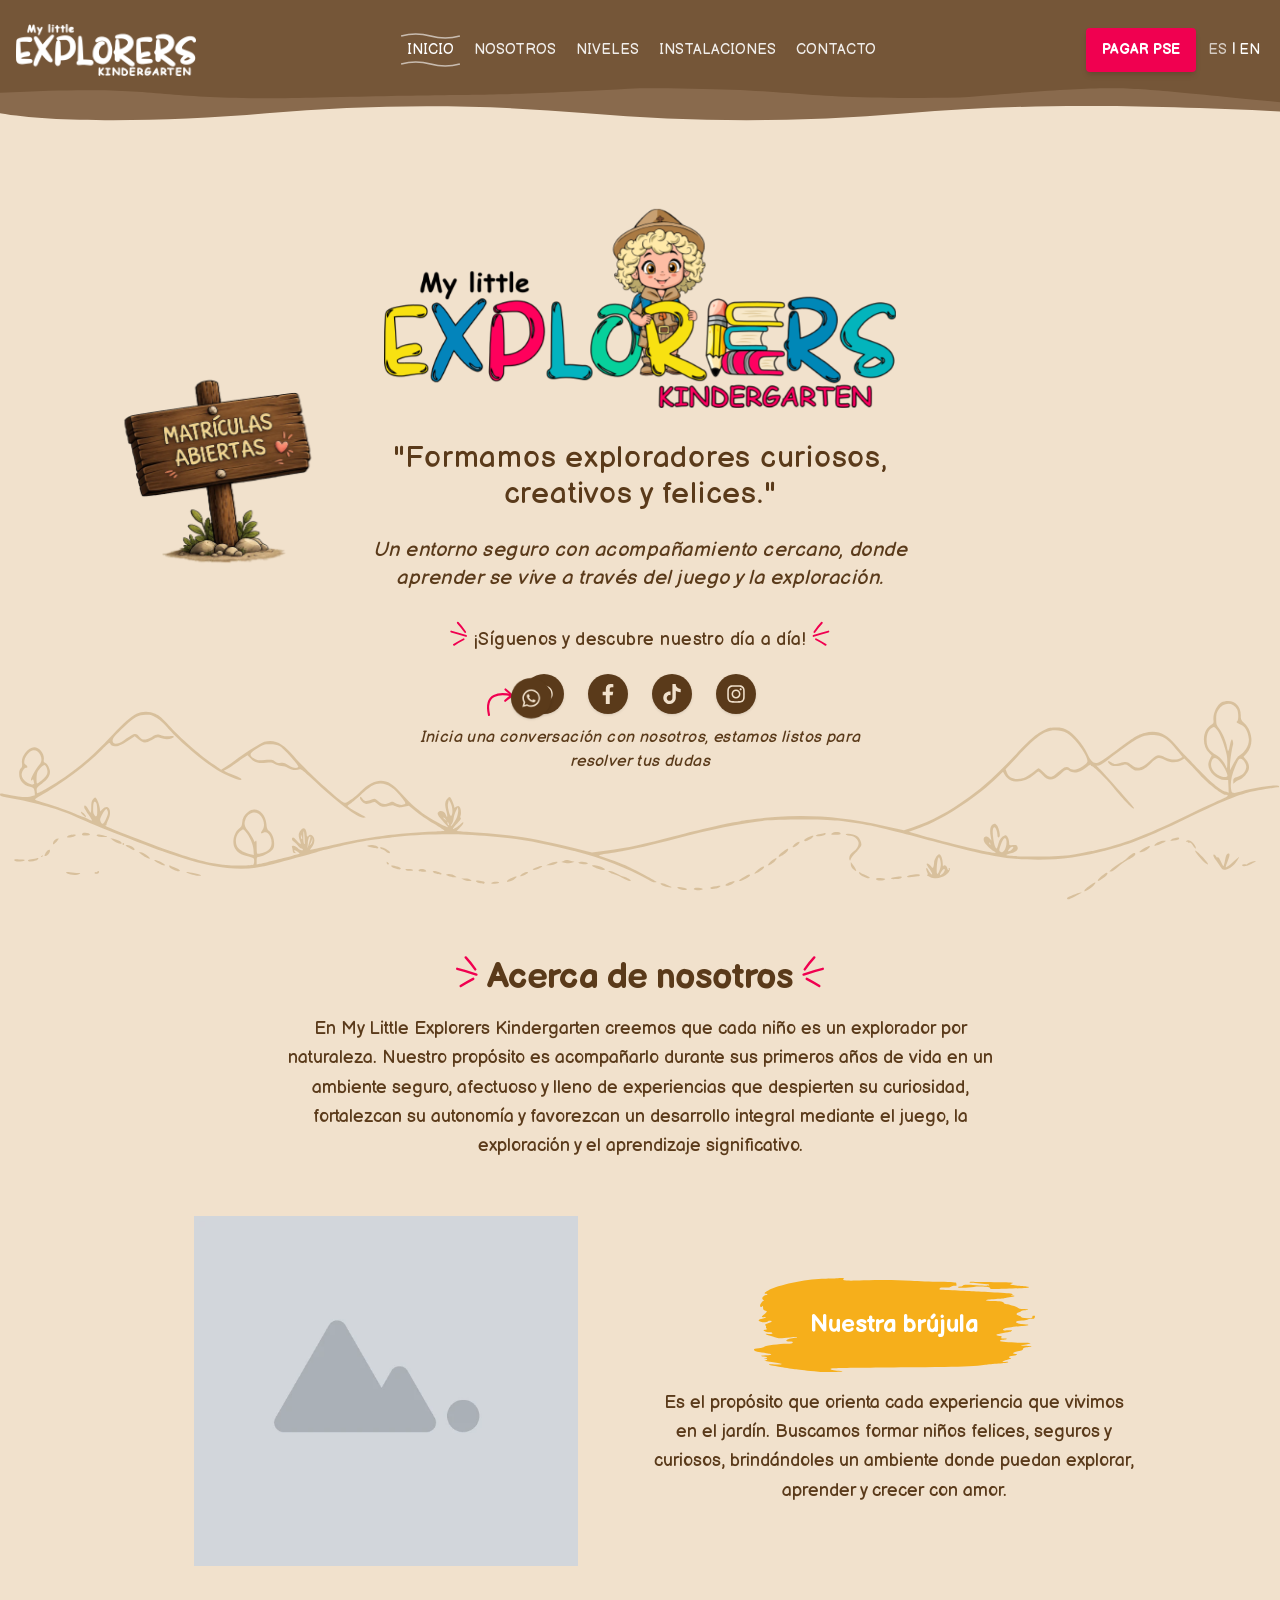
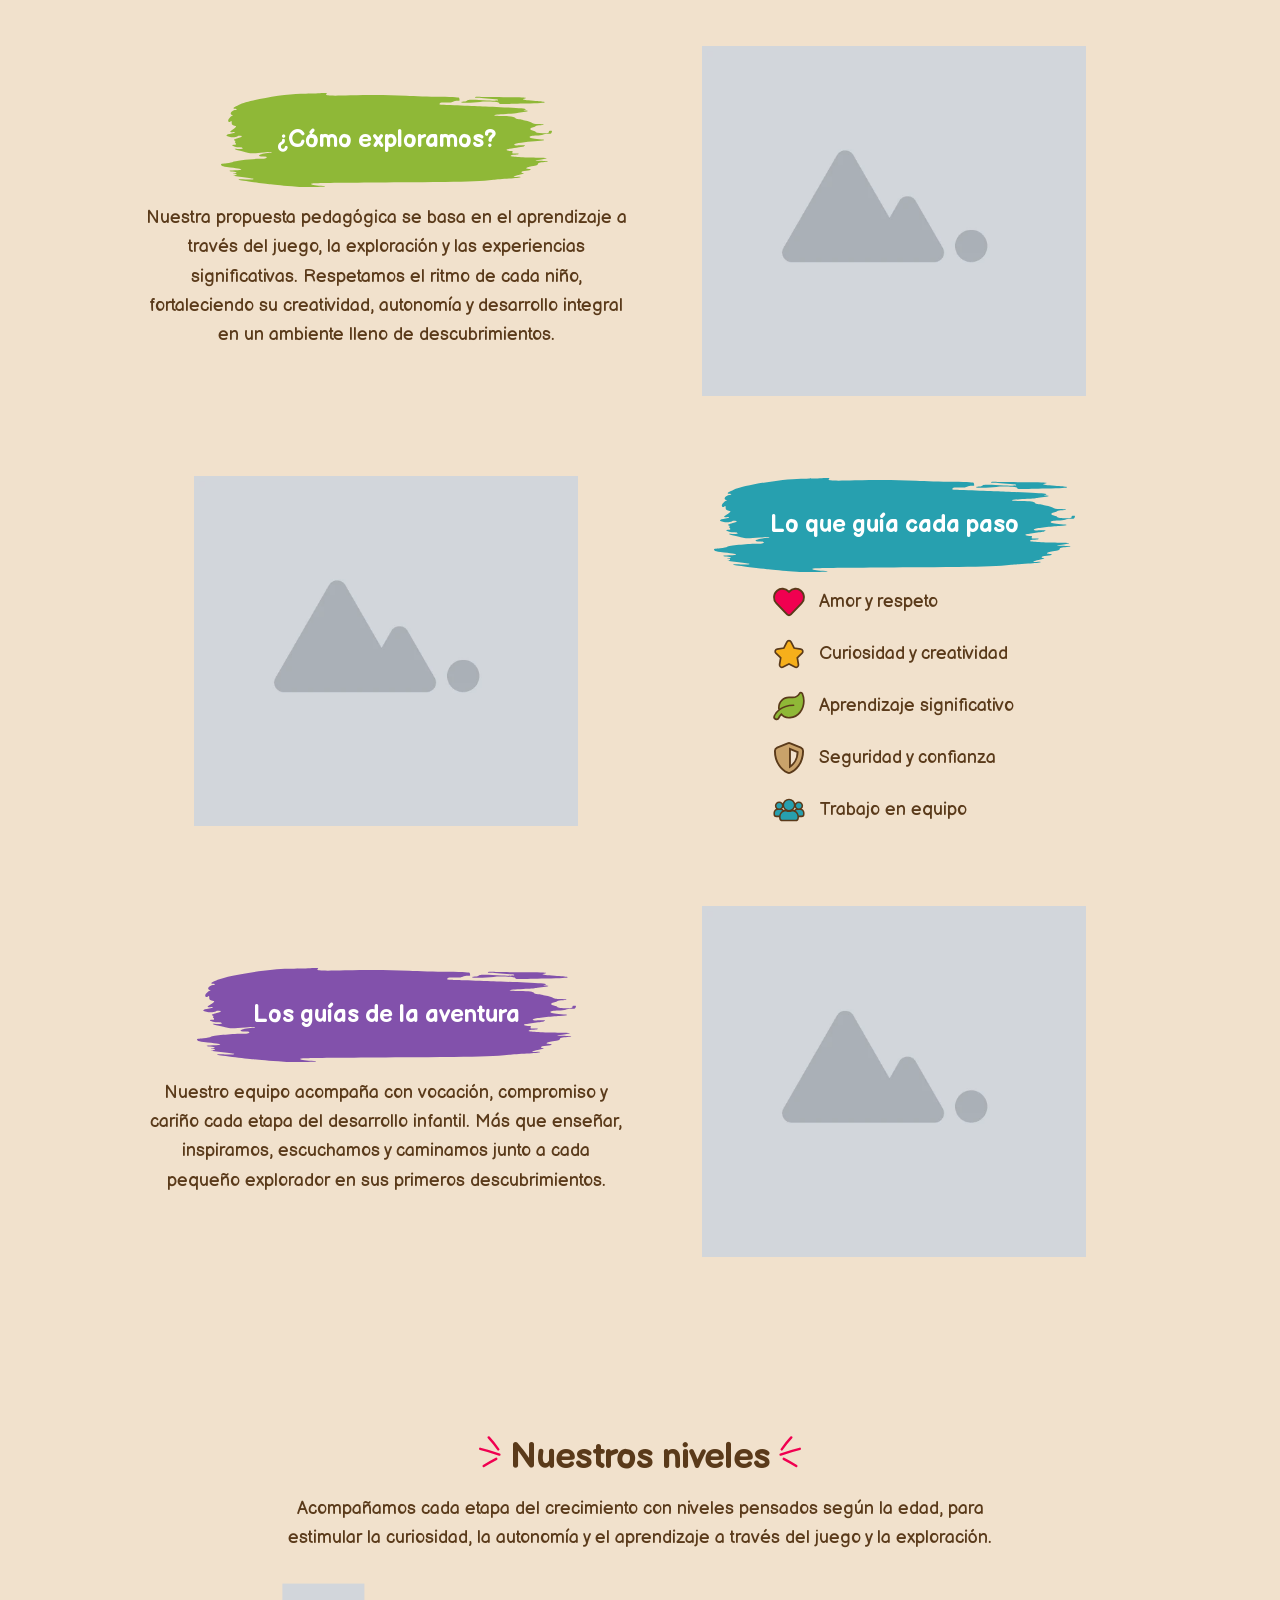
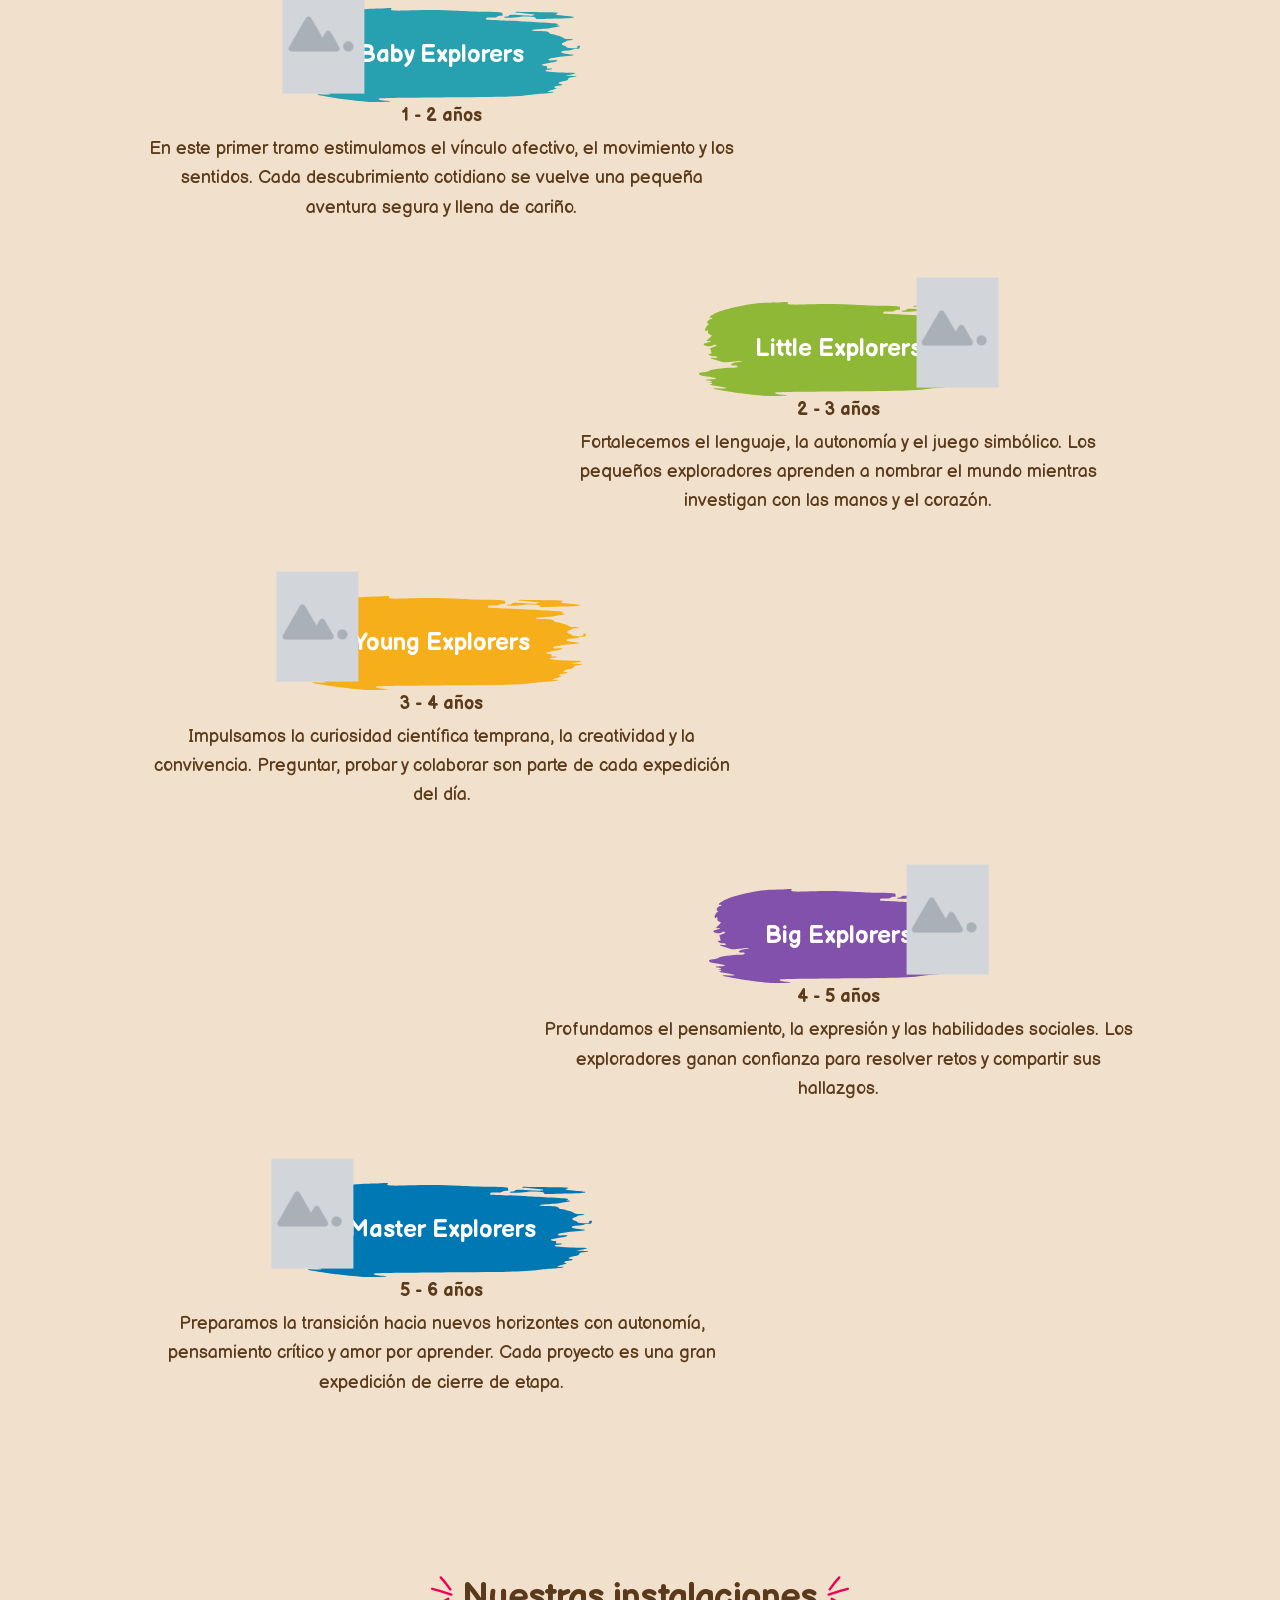
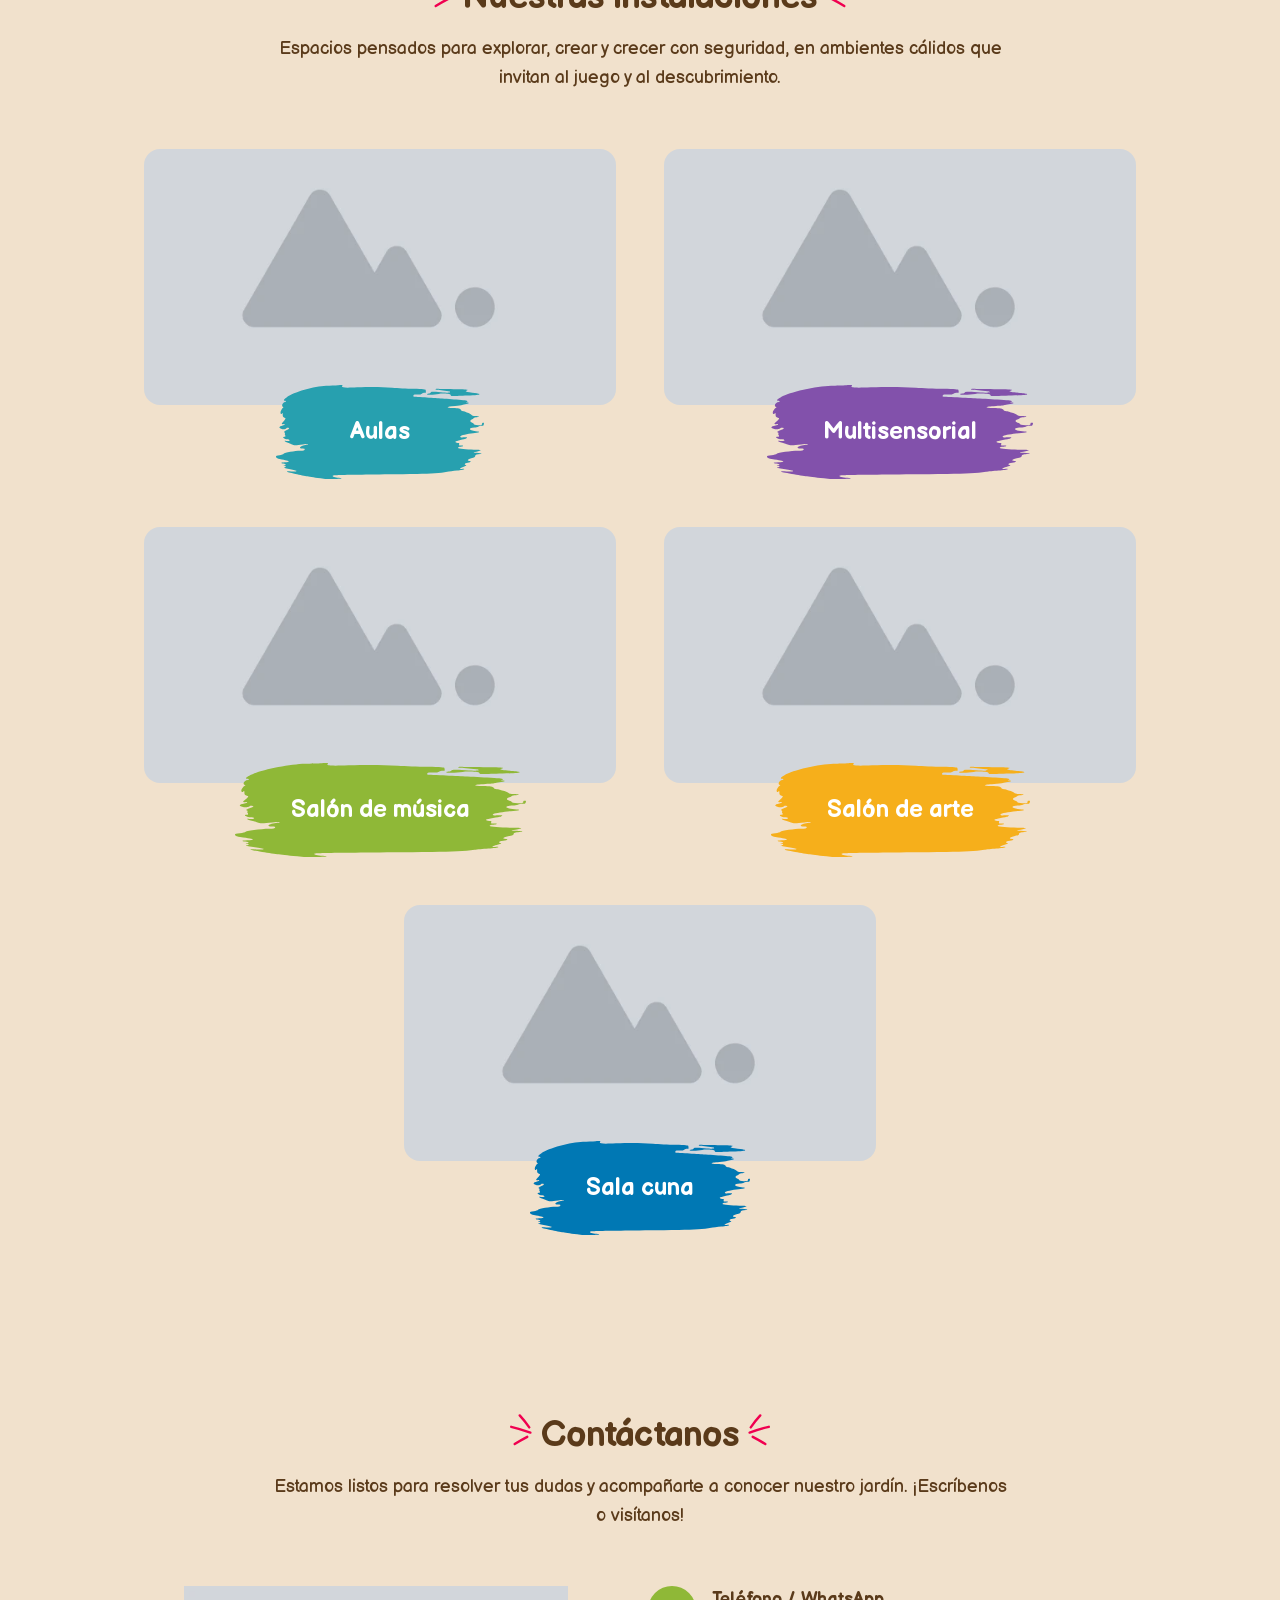
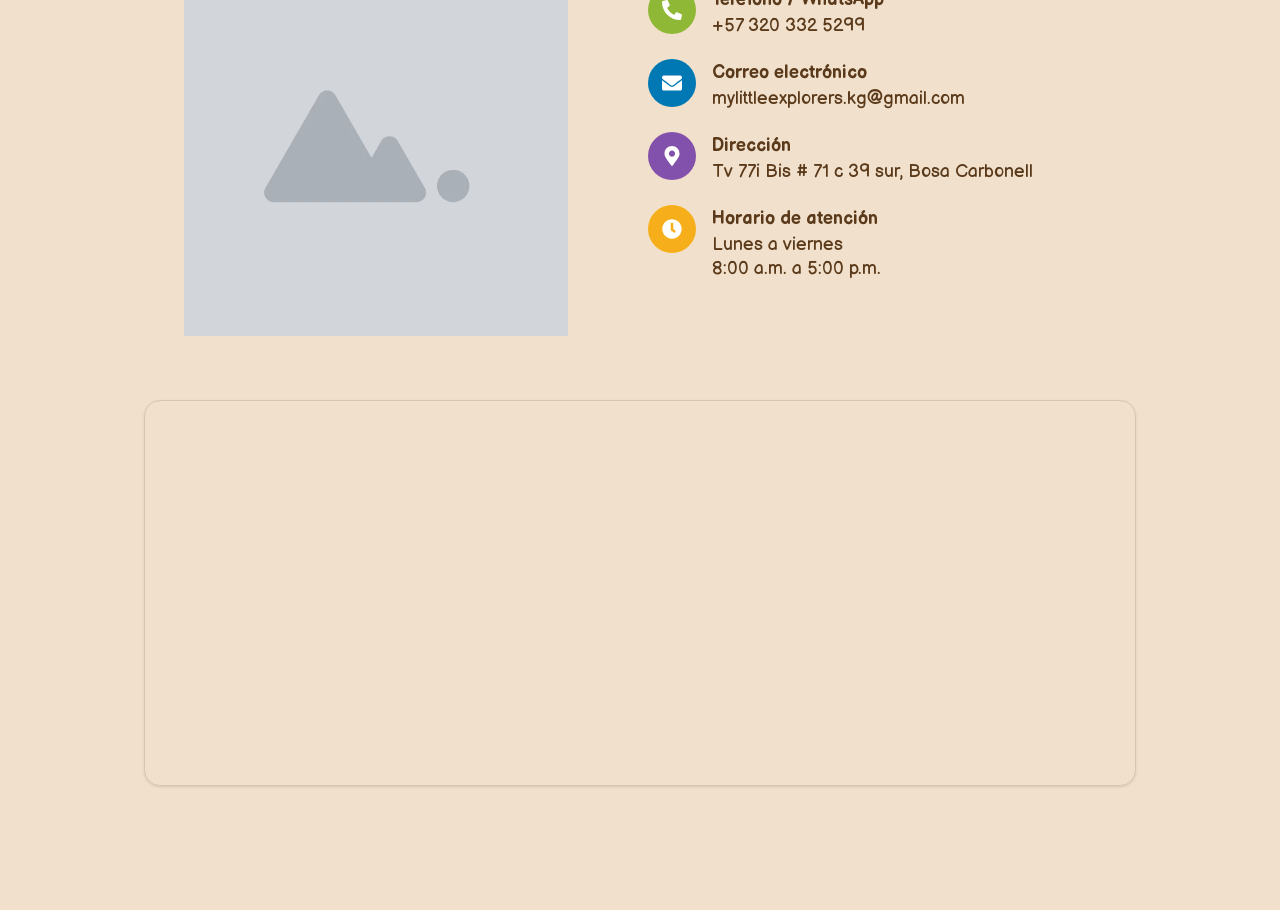
==== commit bc9fc4a3: "Deploy static from mlek-frontend" ====
--- a/index.html
+++ b/index.html
@@ -1 +1 @@
-<!DOCTYPE html><!--nhp_JFVTEgDs8wRgbT2Ba--><html lang="es"><head><meta charSet="utf-8"/><meta name="viewport" content="width=device-width, initial-scale=1, viewport-fit=cover"/><link rel="preload" href="/_next/static/media/23c67fdc37a0be90-s.p.f23a2ffc.woff2" as="font" crossorigin="" type="font/woff2"/><link rel="preload" href="/_next/static/media/d467006c6ab94bef-s.p.2dcc21f4.woff2" as="font" crossorigin="" type="font/woff2"/><link rel="preload" as="image" href="/images/logo-white.webp"/><link rel="preload" as="image" href="/images/logo.webp"/><link rel="preload" as="image" href="/images/open-registrations.webp"/><link rel="preload" as="image" href="/images/about/compass.webp"/><link rel="preload" as="image" href="/images/about/explore.webp"/><link rel="preload" as="image" href="/images/about/values.webp"/><link rel="preload" as="image" href="/images/about/team.webp"/><link rel="preload" as="image" href="/images/levels/baby-explorers.webp"/><link rel="preload" as="image" href="/images/levels/little-explorers.webp"/><link rel="preload" as="image" href="/images/levels/young-explorers.webp"/><link rel="stylesheet" href="/_next/static/chunks/a7fda84246e12d56.css" data-precedence="next"/><link rel="preload" as="script" fetchPriority="low" href="/_next/static/chunks/e060632d69e31f4e.js"/><script src="/_next/static/chunks/bbb23a4adfaba291.js" async=""></script><script src="/_next/static/chunks/80a5431d4e78c469.js" async=""></script><script src="/_next/static/chunks/a70a626cee5246a4.js" async=""></script><script src="/_next/static/chunks/turbopack-e80a914dcff6ba6d.js" async=""></script><script src="/_next/static/chunks/265d15e28e34db83.js" async=""></script><script src="/_next/static/chunks/ef82211496aa8624.js" async=""></script><script src="/_next/static/chunks/221e0744b683f94b.js" async=""></script><script src="/_next/static/chunks/54acdc74ad0965ad.js" async=""></script><script src="/_next/static/chunks/9406d52ee4d20d0c.js" async=""></script><script src="/_next/static/chunks/c68965ccfb8de2c8.js" async=""></script><script src="/_next/static/chunks/04dbba09a1afca60.js" async=""></script><link rel="preload" as="image" href="/images/levels/big-explorers.webp"/><link rel="preload" as="image" href="/images/levels/master-explorers.webp"/><link rel="preload" as="image" href="/images/facilities/classrooms.webp"/><link rel="preload" as="image" href="/images/facilities/multisensory.webp"/><link rel="preload" as="image" href="/images/facilities/music.webp"/><link rel="preload" as="image" href="/images/facilities/art.webp"/><link rel="preload" as="image" href="/images/facilities/nursery.webp"/><link rel="preload" as="image" href="/images/contact/signpost.webp"/><meta name="next-size-adjust" content=""/><meta name="theme-color" content="#5A3A1A"/><title>My Little Explorers Kindergarten</title><meta name="description" content="Formamos exploradores curiosos, creativos y felices. Jardín infantil en Bosa, Bogotá. Conoce nuestros niveles y escríbenos."/><meta name="author" content="My Little Explorers Kindergarten"/><meta name="keywords" content="jardín infantil,kindergarten,Bosa,Bogotá,educación inicial,preescolar"/><meta name="creator" content="My Little Explorers Kindergarten"/><meta name="robots" content="index, follow"/><meta property="og:title" content="My Little Explorers Kindergarten"/><meta property="og:description" content="Formamos exploradores curiosos, creativos y felices. Jardín infantil en Bosa."/><meta property="og:url" content="https://mylittleexplorerskindergarten.com"/><meta property="og:site_name" content="My Little Explorers Kindergarten"/><meta property="og:locale" content="es_CO"/><meta property="og:type" content="website"/><meta name="twitter:card" content="summary_large_image"/><meta name="twitter:title" content="My Little Explorers Kindergarten"/><meta name="twitter:description" content="Formamos exploradores curiosos, creativos y felices. Jardín infantil en Bosa."/><link rel="icon" href="/favicon.ico?favicon.d2ee3944.ico" sizes="28x32" type="image/x-icon"/><script src="/_next/static/chunks/a6dad97d9634a72d.js" noModule=""></script></head><body class="balsamiq_sans_4f98b61a-module__Xv82Va__variable font-[family-name:var(--font-balsamiq-sans)] antialiased"><div hidden=""><!--$--><!--/$--></div><div class="landing-page-bg flex w-full flex-col"><header class="sticky top-0 z-50 w-full min-h-[var(--landing-header-height)] overflow-hidden bg-[var(--landing-bg)]"><svg aria-hidden="true" class="absolute inset-0 h-full w-full" fill="none" preserveAspectRatio="none" viewBox="0 0 1200 140" xmlns="http://www.w3.org/2000/svg"><path d="M0 0 H1200 V120 C1050 112 950 112 850 122 C750 132 650 132 550 122 C450 112 350 112 250 122 C150 132 50 132 0 122 L0 0 Z" fill="var(--landing-header-brown-2)"></path><path d="M0 0 H1200 V110 C1034 92 1066 90 900 105 C734 108 766 95 600 95 C434 105 466 100 300 105 C134 110 166 90 0 100 L0 0 Z" fill="var(--landing-header-brown-1)"></path></svg><div class="relative z-10 flex items-center justify-between gap-2 px-2 min-h-[100px] md:px-4"><span class="w-12 shrink-0 md:hidden" aria-hidden="true"></span><a aria-label="My Little Explorers Kindergarten - Inicio" href="/"><img src="/images/logo-white.webp" alt="My Little Explorers Logo" class="w-full h-auto max-w-45 object-contain cursor-pointer transition-transform hover:scale-105" width="265" height="80"/></a><nav aria-label="Abrir menú" class="hidden flex-1 items-center justify-center gap-2 md:flex"><a class="header-nav-link group relative rounded px-1.5 py-1 text-sm font-medium uppercase transition-colors focus-visible:outline focus-visible:ring-2 focus-visible:ring-white/80 focus-visible:ring-offset-2 focus-visible:ring-offset-[var(--landing-header-brown-2)] min-h-[36px] inline-flex items-center justify-center text-center is-active text-[var(--landing-header-text)]" href="/"><span class="header-nav-wave header-nav-wave-top pointer-events-none absolute left-0 right-0 top-0 flex h-2 items-center" aria-hidden="true"><svg viewBox="0 0 40 8" class="h-full w-full shrink-0" preserveAspectRatio="none" aria-hidden="true"><path d="M0 4 Q 10 0 20 4 Q 30 8 40 4" stroke="currentColor" fill="none" stroke-width="1.5"></path></svg></span><span class="header-nav-wave header-nav-wave-bottom pointer-events-none absolute bottom-0 left-0 right-0 flex h-2 items-center" aria-hidden="true"><svg viewBox="0 0 40 8" class="h-full w-full shrink-0" preserveAspectRatio="none" aria-hidden="true"><path d="M0 4 Q 10 0 20 4 Q 30 8 40 4" stroke="currentColor" fill="none" stroke-width="1.5"></path></svg></span>Inicio</a><a class="header-nav-link group relative rounded px-1.5 py-1 text-sm font-medium uppercase transition-colors focus-visible:outline focus-visible:ring-2 focus-visible:ring-white/80 focus-visible:ring-offset-2 focus-visible:ring-offset-[var(--landing-header-brown-2)] min-h-[36px] inline-flex items-center justify-center text-center text-[var(--landing-header-text-muted)]" href="/nosotros"><span class="header-nav-wave header-nav-wave-top pointer-events-none absolute left-0 right-0 top-0 flex h-2 items-center" aria-hidden="true"><svg viewBox="0 0 40 8" class="h-full w-full shrink-0" preserveAspectRatio="none" aria-hidden="true"><path d="M0 4 Q 10 0 20 4 Q 30 8 40 4" stroke="currentColor" fill="none" stroke-width="1.5"></path></svg></span><span class="header-nav-wave header-nav-wave-bottom pointer-events-none absolute bottom-0 left-0 right-0 flex h-2 items-center" aria-hidden="true"><svg viewBox="0 0 40 8" class="h-full w-full shrink-0" preserveAspectRatio="none" aria-hidden="true"><path d="M0 4 Q 10 0 20 4 Q 30 8 40 4" stroke="currentColor" fill="none" stroke-width="1.5"></path></svg></span>Nosotros</a><a class="header-nav-link group relative rounded px-1.5 py-1 text-sm font-medium uppercase transition-colors focus-visible:outline focus-visible:ring-2 focus-visible:ring-white/80 focus-visible:ring-offset-2 focus-visible:ring-offset-[var(--landing-header-brown-2)] min-h-[36px] inline-flex items-center justify-center text-center text-[var(--landing-header-text-muted)]" href="/niveles"><span class="header-nav-wave header-nav-wave-top pointer-events-none absolute left-0 right-0 top-0 flex h-2 items-center" aria-hidden="true"><svg viewBox="0 0 40 8" class="h-full w-full shrink-0" preserveAspectRatio="none" aria-hidden="true"><path d="M0 4 Q 10 0 20 4 Q 30 8 40 4" stroke="currentColor" fill="none" stroke-width="1.5"></path></svg></span><span class="header-nav-wave header-nav-wave-bottom pointer-events-none absolute bottom-0 left-0 right-0 flex h-2 items-center" aria-hidden="true"><svg viewBox="0 0 40 8" class="h-full w-full shrink-0" preserveAspectRatio="none" aria-hidden="true"><path d="M0 4 Q 10 0 20 4 Q 30 8 40 4" stroke="currentColor" fill="none" stroke-width="1.5"></path></svg></span>Niveles</a><a class="header-nav-link group relative rounded px-1.5 py-1 text-sm font-medium uppercase transition-colors focus-visible:outline focus-visible:ring-2 focus-visible:ring-white/80 focus-visible:ring-offset-2 focus-visible:ring-offset-[var(--landing-header-brown-2)] min-h-[36px] inline-flex items-center justify-center text-center text-[var(--landing-header-text-muted)]" href="/instalaciones"><span class="header-nav-wave header-nav-wave-top pointer-events-none absolute left-0 right-0 top-0 flex h-2 items-center" aria-hidden="true"><svg viewBox="0 0 40 8" class="h-full w-full shrink-0" preserveAspectRatio="none" aria-hidden="true"><path d="M0 4 Q 10 0 20 4 Q 30 8 40 4" stroke="currentColor" fill="none" stroke-width="1.5"></path></svg></span><span class="header-nav-wave header-nav-wave-bottom pointer-events-none absolute bottom-0 left-0 right-0 flex h-2 items-center" aria-hidden="true"><svg viewBox="0 0 40 8" class="h-full w-full shrink-0" preserveAspectRatio="none" aria-hidden="true"><path d="M0 4 Q 10 0 20 4 Q 30 8 40 4" stroke="currentColor" fill="none" stroke-width="1.5"></path></svg></span>Instalaciones</a><a class="header-nav-link group relative rounded px-1.5 py-1 text-sm font-medium uppercase transition-colors focus-visible:outline focus-visible:ring-2 focus-visible:ring-white/80 focus-visible:ring-offset-2 focus-visible:ring-offset-[var(--landing-header-brown-2)] min-h-[36px] inline-flex items-center justify-center text-center text-[var(--landing-header-text-muted)]" href="/contacto"><span class="header-nav-wave header-nav-wave-top pointer-events-none absolute left-0 right-0 top-0 flex h-2 items-center" aria-hidden="true"><svg viewBox="0 0 40 8" class="h-full w-full shrink-0" preserveAspectRatio="none" aria-hidden="true"><path d="M0 4 Q 10 0 20 4 Q 30 8 40 4" stroke="currentColor" fill="none" stroke-width="1.5"></path></svg></span><span class="header-nav-wave header-nav-wave-bottom pointer-events-none absolute bottom-0 left-0 right-0 flex h-2 items-center" aria-hidden="true"><svg viewBox="0 0 40 8" class="h-full w-full shrink-0" preserveAspectRatio="none" aria-hidden="true"><path d="M0 4 Q 10 0 20 4 Q 30 8 40 4" stroke="currentColor" fill="none" stroke-width="1.5"></path></svg></span>Contacto</a></nav><div class="hidden shrink-0 items-center gap-2 md:flex"><a href="https://www.mipagoamigo.com/MPA_WebSite/ServicePayments/StartPayment?searchedAgreementName=MY%20LITTLE%20EXPLORERS%20KINDERGARTEN%20SAS" target="_blank" rel="noopener noreferrer" class="inline-flex min-h-[44px] items-center justify-center rounded px-4 py-2 text-sm font-bold uppercase text-white shadow-md transition-transform hover:scale-[1.02] focus-visible:outline focus-visible:ring-2 focus-visible:ring-white focus-visible:ring-offset-2 focus-visible:ring-offset-[var(--landing-header-brown-2)]" id="header-pay-pse" style="background-color:#F00050">Pagar PSE</a><nav aria-label="Idioma" class="flex items-center gap-px"><span class="flex items-center"><button type="button" class="cursor-pointer text-sm uppercase transition-opacity min-h-[32px] min-w-0 inline-flex items-center justify-center rounded px-1 py-0.5 focus-visible:outline focus-visible:ring-2 focus-visible:ring-white/80 opacity-70" aria-current="true" style="color:var(--landing-header-text)">ES</button></span><span class="flex items-center"><span class="text-[var(--landing-header-text-muted)]" aria-hidden="true">|</span><button type="button" class="cursor-pointer text-sm uppercase transition-opacity min-h-[32px] min-w-0 inline-flex items-center justify-center rounded px-1 py-0.5 focus-visible:outline focus-visible:ring-2 focus-visible:ring-white/80 opacity-100 hover:opacity-90" style="color:var(--landing-header-text)">EN</button></span></nav></div><button type="button" class="flex h-12 w-12 shrink-0 cursor-pointer flex-col items-center justify-center gap-1.5 rounded text-[var(--landing-header-text)] focus-visible:outline focus-visible:ring-2 focus-visible:ring-white/80 focus-visible:ring-offset-2 focus-visible:ring-offset-[var(--landing-header-brown-2)] md:hidden" aria-expanded="false" aria-label="Abrir menú"><span class="block h-[3px] w-6 rounded-full bg-current transition-all duration-200" style="transform:none"></span><span class="block h-[3px] w-6 rounded-full bg-current transition-all duration-200" style="opacity:1"></span><span class="block h-[3px] w-6 rounded-full bg-current transition-all duration-200" style="transform:none"></span></button></div><div aria-hidden="true" class="fixed left-0 right-0 top-[105px] z-40 flex flex-col bg-[var(--landing-header-brown-2)] px-6 pt-8 pb-8 transition-transform duration-300 ease-out md:top-[80px] md:hidden" style="bottom:0;pointer-events:none;transform:translateX(100%)"><nav class="flex flex-1 flex-col items-center justify-center gap-4 text-center" aria-label="Abrir menú"><a class="header-nav-link group relative rounded px-1.5 py-1 text-sm font-medium uppercase transition-colors focus-visible:outline focus-visible:ring-2 focus-visible:ring-white/80 focus-visible:ring-offset-2 focus-visible:ring-offset-[var(--landing-header-brown-2)] min-h-[36px] inline-flex items-center justify-center text-center is-active text-[var(--landing-header-text)]" href="/"><span class="header-nav-wave header-nav-wave-top pointer-events-none absolute left-0 right-0 top-0 flex h-2 items-center" aria-hidden="true"><svg viewBox="0 0 40 8" class="h-full w-full shrink-0" preserveAspectRatio="none" aria-hidden="true"><path d="M0 4 Q 10 0 20 4 Q 30 8 40 4" stroke="currentColor" fill="none" stroke-width="1.5"></path></svg></span><span class="header-nav-wave header-nav-wave-bottom pointer-events-none absolute bottom-0 left-0 right-0 flex h-2 items-center" aria-hidden="true"><svg viewBox="0 0 40 8" class="h-full w-full shrink-0" preserveAspectRatio="none" aria-hidden="true"><path d="M0 4 Q 10 0 20 4 Q 30 8 40 4" stroke="currentColor" fill="none" stroke-width="1.5"></path></svg></span>Inicio</a><a class="header-nav-link group relative rounded px-1.5 py-1 text-sm font-medium uppercase transition-colors focus-visible:outline focus-visible:ring-2 focus-visible:ring-white/80 focus-visible:ring-offset-2 focus-visible:ring-offset-[var(--landing-header-brown-2)] min-h-[36px] inline-flex items-center justify-center text-center text-[var(--landing-header-text-muted)]" href="/nosotros"><span class="header-nav-wave header-nav-wave-top pointer-events-none absolute left-0 right-0 top-0 flex h-2 items-center" aria-hidden="true"><svg viewBox="0 0 40 8" class="h-full w-full shrink-0" preserveAspectRatio="none" aria-hidden="true"><path d="M0 4 Q 10 0 20 4 Q 30 8 40 4" stroke="currentColor" fill="none" stroke-width="1.5"></path></svg></span><span class="header-nav-wave header-nav-wave-bottom pointer-events-none absolute bottom-0 left-0 right-0 flex h-2 items-center" aria-hidden="true"><svg viewBox="0 0 40 8" class="h-full w-full shrink-0" preserveAspectRatio="none" aria-hidden="true"><path d="M0 4 Q 10 0 20 4 Q 30 8 40 4" stroke="currentColor" fill="none" stroke-width="1.5"></path></svg></span>Nosotros</a><a class="header-nav-link group relative rounded px-1.5 py-1 text-sm font-medium uppercase transition-colors focus-visible:outline focus-visible:ring-2 focus-visible:ring-white/80 focus-visible:ring-offset-2 focus-visible:ring-offset-[var(--landing-header-brown-2)] min-h-[36px] inline-flex items-center justify-center text-center text-[var(--landing-header-text-muted)]" href="/niveles"><span class="header-nav-wave header-nav-wave-top pointer-events-none absolute left-0 right-0 top-0 flex h-2 items-center" aria-hidden="true"><svg viewBox="0 0 40 8" class="h-full w-full shrink-0" preserveAspectRatio="none" aria-hidden="true"><path d="M0 4 Q 10 0 20 4 Q 30 8 40 4" stroke="currentColor" fill="none" stroke-width="1.5"></path></svg></span><span class="header-nav-wave header-nav-wave-bottom pointer-events-none absolute bottom-0 left-0 right-0 flex h-2 items-center" aria-hidden="true"><svg viewBox="0 0 40 8" class="h-full w-full shrink-0" preserveAspectRatio="none" aria-hidden="true"><path d="M0 4 Q 10 0 20 4 Q 30 8 40 4" stroke="currentColor" fill="none" stroke-width="1.5"></path></svg></span>Niveles</a><a class="header-nav-link group relative rounded px-1.5 py-1 text-sm font-medium uppercase transition-colors focus-visible:outline focus-visible:ring-2 focus-visible:ring-white/80 focus-visible:ring-offset-2 focus-visible:ring-offset-[var(--landing-header-brown-2)] min-h-[36px] inline-flex items-center justify-center text-center text-[var(--landing-header-text-muted)]" href="/instalaciones"><span class="header-nav-wave header-nav-wave-top pointer-events-none absolute left-0 right-0 top-0 flex h-2 items-center" aria-hidden="true"><svg viewBox="0 0 40 8" class="h-full w-full shrink-0" preserveAspectRatio="none" aria-hidden="true"><path d="M0 4 Q 10 0 20 4 Q 30 8 40 4" stroke="currentColor" fill="none" stroke-width="1.5"></path></svg></span><span class="header-nav-wave header-nav-wave-bottom pointer-events-none absolute bottom-0 left-0 right-0 flex h-2 items-center" aria-hidden="true"><svg viewBox="0 0 40 8" class="h-full w-full shrink-0" preserveAspectRatio="none" aria-hidden="true"><path d="M0 4 Q 10 0 20 4 Q 30 8 40 4" stroke="currentColor" fill="none" stroke-width="1.5"></path></svg></span>Instalaciones</a><a class="header-nav-link group relative rounded px-1.5 py-1 text-sm font-medium uppercase transition-colors focus-visible:outline focus-visible:ring-2 focus-visible:ring-white/80 focus-visible:ring-offset-2 focus-visible:ring-offset-[var(--landing-header-brown-2)] min-h-[36px] inline-flex items-center justify-center text-center text-[var(--landing-header-text-muted)]" href="/contacto"><span class="header-nav-wave header-nav-wave-top pointer-events-none absolute left-0 right-0 top-0 flex h-2 items-center" aria-hidden="true"><svg viewBox="0 0 40 8" class="h-full w-full shrink-0" preserveAspectRatio="none" aria-hidden="true"><path d="M0 4 Q 10 0 20 4 Q 30 8 40 4" stroke="currentColor" fill="none" stroke-width="1.5"></path></svg></span><span class="header-nav-wave header-nav-wave-bottom pointer-events-none absolute bottom-0 left-0 right-0 flex h-2 items-center" aria-hidden="true"><svg viewBox="0 0 40 8" class="h-full w-full shrink-0" preserveAspectRatio="none" aria-hidden="true"><path d="M0 4 Q 10 0 20 4 Q 30 8 40 4" stroke="currentColor" fill="none" stroke-width="1.5"></path></svg></span>Contacto</a></nav><div class="flex flex-col items-center gap-4 border-t border-white/20 pt-6 text-center"><a href="https://www.mipagoamigo.com/MPA_WebSite/ServicePayments/StartPayment?searchedAgreementName=MY%20LITTLE%20EXPLORERS%20KINDERGARTEN%20SAS" target="_blank" rel="noopener noreferrer" class="inline-flex min-h-[48px] items-center justify-center rounded px-6 py-3 text-sm font-bold uppercase text-white shadow-md" style="background-color:#F00050">Pagar PSE</a><nav aria-label="Idioma" class="flex items-center gap-px"><span class="flex items-center"><button type="button" class="cursor-pointer text-sm uppercase transition-opacity min-h-[32px] min-w-0 inline-flex items-center justify-center rounded px-1 py-0.5 focus-visible:outline focus-visible:ring-2 focus-visible:ring-white/80 opacity-70" aria-current="true" style="color:var(--landing-header-text)">ES</button></span><span class="flex items-center"><span class="text-[var(--landing-header-text-muted)]" aria-hidden="true">|</span><button type="button" class="cursor-pointer text-sm uppercase transition-opacity min-h-[32px] min-w-0 inline-flex items-center justify-center rounded px-1 py-0.5 focus-visible:outline focus-visible:ring-2 focus-visible:ring-white/80 opacity-100 hover:opacity-90" style="color:var(--landing-header-text)">EN</button></span></nav></div></div></header><main class="flex flex-1 flex-col"><div aria-hidden="true" class="pointer-events-none fixed inset-x-0 bottom-0 z-0 h-[var(--landing-mountains-clearance)] bg-[length:100%_auto] bg-bottom bg-no-repeat" style="background-image:url(&#x27;/images/mountains.svg&#x27;)"></div><section id="landing-home" class="relative z-10 flex w-full flex-col min-h-[calc(100dvh-var(--landing-header-height))] scroll-mt-[var(--landing-header-height)] pb-[var(--landing-section-bottom-padding)]"><div class="mx-auto flex w-full max-w-[var(--landing-section-max-width)] min-h-0 flex-1 flex-col px-4 items-center justify-center pt-5 text-center"><div class="relative mx-auto flex w-full max-w-lg flex-col items-center lg:max-w-xl"><img class="h-auto w-full max-w-[min(22rem,85vw)] object-contain opacity-0 animate-[fade-in-up_0.5s_ease-out_both] sm:max-w-[24rem] md:max-w-[28rem] lg:max-w-[32rem]" src="/images/logo.webp" alt="My Little Explorers Kindergarten" width="658" height="256"/><img class="mt-6 h-auto w-40 object-contain opacity-0 sm:w-44 md:w-48 animate-[fade-in-up_0.5s_ease-out_0.1s_both] lg:absolute lg:left-0 lg:top-20 lg:mt-20 lg:w-48 lg:-translate-x-[calc(100%+1.25rem)] xl:w-52 xl:-translate-x-[calc(100%+2rem)]" src="/images/open-registrations.webp" alt="Matrículas abiertas" width="1024" height="1536"/><p class="mt-3 max-w-lg text-xl tracking-wide text-[var(--landing-header-brown-3)] opacity-0 sm:text-2xl md:text-3xl lg:mt-8 animate-[fade-in-up_0.5s_ease-out_0.15s_both]">&quot;Formamos exploradores curiosos, creativos y felices.&quot;</p><p class="mt-6 max-w-2xl text-base italic tracking-wide text-[var(--landing-header-brown-3)] opacity-0 sm:text-lg md:text-xl animate-[fade-in-up_0.5s_ease-out_0.4s_both]">Un entorno seguro con acompañamiento cercano, donde aprender se vive a través del juego y la exploración.</p><div class="mt-8 flex w-full flex-col items-center opacity-0 animate-[fade-in-up_0.5s_ease-out_0.55s_both]"><p class="flex max-w-md items-start justify-center gap-1 text-base font-medium tracking-wide text-[var(--landing-header-brown-3)] sm:text-lg"><svg aria-hidden="true" viewBox="0 0 26 36" fill="none" xmlns="http://www.w3.org/2000/svg" class="-mt-1.5 h-8 w-5 shrink-0 self-start sm:-mt-2 sm:h-9 sm:w-[1.35rem] rotate-[12deg] text-[var(--landing-palette-fuchsia)]"><path d="M20 14Q14 8.5 9 5" stroke="currentColor" stroke-width="2.25" stroke-linecap="round"></path><path d="M22 18.5Q12 17.2 3.5 17" stroke="currentColor" stroke-width="2.25" stroke-linecap="round"></path><path d="M20 23Q14.5 27.5 10 32" stroke="currentColor" stroke-width="2.25" stroke-linecap="round"></path></svg><span class="pt-0.5">¡Síguenos y descubre nuestro día a día!</span><svg aria-hidden="true" viewBox="0 0 26 36" fill="none" xmlns="http://www.w3.org/2000/svg" class="-mt-1.5 h-8 w-5 shrink-0 self-start sm:-mt-2 sm:h-9 sm:w-[1.35rem] -rotate-[12deg] -scale-x-100 text-[var(--landing-palette-fuchsia)]"><path d="M20 14Q14 8.5 9 5" stroke="currentColor" stroke-width="2.25" stroke-linecap="round"></path><path d="M22 18.5Q12 17.2 3.5 17" stroke="currentColor" stroke-width="2.25" stroke-linecap="round"></path><path d="M20 23Q14.5 27.5 10 32" stroke="currentColor" stroke-width="2.25" stroke-linecap="round"></path></svg></p><nav aria-label="Redes sociales" class="mt-5 flex items-center justify-center gap-6"><div class="relative"><a href="https://wa.me/573203325299?text=%C2%A1Hola!%20quiero%20m%C3%A1s%20informaci%C3%B3n" target="_blank" rel="noopener noreferrer" class="inline-flex size-10 shrink-0 items-center justify-center rounded-full bg-[var(--landing-header-brown-3)] text-[var(--landing-bg)] shadow-sm transition-transform hover:scale-110 focus-visible:outline focus-visible:ring-2 focus-visible:ring-[var(--landing-header-brown-3)] focus-visible:ring-offset-2 focus-visible:ring-offset-[var(--landing-bg)]" aria-label="WhatsApp"><svg stroke="currentColor" fill="currentColor" stroke-width="0" viewBox="0 0 448 512" class="h-5 w-5" aria-hidden="true" height="1em" width="1em" xmlns="http://www.w3.org/2000/svg"><path d="M380.9 97.1C339 55.1 283.2 32 223.9 32c-122.4 0-222 99.6-222 222 0 39.1 10.2 77.3 29.6 111L0 480l117.7-30.9c32.4 17.7 68.9 27 106.1 27h.1c122.3 0 224.1-99.6 224.1-222 0-59.3-25.2-115-67.1-157zm-157 341.6c-33.2 0-65.7-8.9-94-25.7l-6.7-4-69.8 18.3L72 359.2l-4.4-7c-18.5-29.4-28.2-63.3-28.2-98.2 0-101.7 82.8-184.5 184.6-184.5 49.3 0 95.6 19.2 130.4 54.1 34.8 34.9 56.2 81.2 56.1 130.5 0 101.8-84.9 184.6-186.6 184.6zm101.2-138.2c-5.5-2.8-32.8-16.2-37.9-18-5.1-1.9-8.8-2.8-12.5 2.8-3.7 5.6-14.3 18-17.6 21.8-3.2 3.7-6.5 4.2-12 1.4-32.6-16.3-54-29.1-75.5-66-5.7-9.8 5.7-9.1 16.3-30.3 1.8-3.7.9-6.9-.5-9.7-1.4-2.8-12.5-30.1-17.1-41.2-4.5-10.8-9.1-9.3-12.5-9.5-3.2-.2-6.9-.2-10.6-.2-3.7 0-9.7 1.4-14.8 6.9-5.1 5.6-19.4 19-19.4 46.3 0 27.3 19.9 53.7 22.6 57.4 2.8 3.7 39.1 59.7 94.8 83.8 35.2 15.2 49 16.5 66.6 13.9 10.7-1.6 32.8-13.4 37.4-26.4 4.6-13 4.6-24.1 3.2-26.4-1.3-2.5-5-3.9-10.5-6.6z"></path></svg></a><svg aria-hidden="true" viewBox="0 0 40 48" fill="none" xmlns="http://www.w3.org/2000/svg" class="h-11 w-9 sm:h-12 sm:w-10 pointer-events-none absolute right-[calc(100%+0.5rem)] top-1/2 -translate-y-1/2 text-[var(--landing-palette-fuchsia)]"><path d="M13 45C11 36 12 29 18 26C24 23 30 24 36 25.5" stroke="currentColor" stroke-width="2.15" stroke-linecap="round"></path><path d="M29.5 19.5C32 21.5 34.2 23.5 36 25.5" stroke="currentColor" stroke-width="2.15" stroke-linecap="round"></path><path d="M36 25.5C33.8 27 31.5 28.8 29.2 30.8" stroke="currentColor" stroke-width="2.15" stroke-linecap="round"></path></svg></div><div class=""><a href="https://www.facebook.com/mylittleexplorerskindergarten" target="_blank" rel="noopener noreferrer" class="inline-flex size-10 shrink-0 items-center justify-center rounded-full bg-[var(--landing-header-brown-3)] text-[var(--landing-bg)] shadow-sm transition-transform hover:scale-110 focus-visible:outline focus-visible:ring-2 focus-visible:ring-[var(--landing-header-brown-3)] focus-visible:ring-offset-2 focus-visible:ring-offset-[var(--landing-bg)]" aria-label="Facebook"><svg stroke="currentColor" fill="currentColor" stroke-width="0" viewBox="0 0 320 512" class="h-5 w-5" aria-hidden="true" height="1em" width="1em" xmlns="http://www.w3.org/2000/svg"><path d="M279.14 288l14.22-92.66h-88.91v-60.13c0-25.35 12.42-50.06 52.24-50.06h40.42V6.26S260.43 0 225.36 0c-73.22 0-121.08 44.38-121.08 124.72v70.62H22.89V288h81.39v224h100.17V288z"></path></svg></a></div><div class=""><a href="https://www.tiktok.com/@my.little.explorers.kg" target="_blank" rel="noopener noreferrer" class="inline-flex size-10 shrink-0 items-center justify-center rounded-full bg-[var(--landing-header-brown-3)] text-[var(--landing-bg)] shadow-sm transition-transform hover:scale-110 focus-visible:outline focus-visible:ring-2 focus-visible:ring-[var(--landing-header-brown-3)] focus-visible:ring-offset-2 focus-visible:ring-offset-[var(--landing-bg)]" aria-label="TikTok"><svg stroke="currentColor" fill="currentColor" stroke-width="0" role="img" viewBox="0 0 24 24" class="h-5 w-5" aria-hidden="true" height="1em" width="1em" xmlns="http://www.w3.org/2000/svg"><path d="M12.525.02c1.31-.02 2.61-.01 3.91-.02.08 1.53.63 3.09 1.75 4.17 1.12 1.11 2.7 1.62 4.24 1.79v4.03c-1.44-.05-2.89-.35-4.2-.97-.57-.26-1.1-.59-1.62-.93-.01 2.92.01 5.84-.02 8.75-.08 1.4-.54 2.79-1.35 3.94-1.31 1.92-3.58 3.17-5.91 3.21-1.43.08-2.86-.31-4.08-1.03-2.02-1.19-3.44-3.37-3.65-5.71-.02-.5-.03-1-.01-1.49.18-1.9 1.12-3.72 2.58-4.96 1.66-1.44 3.98-2.13 6.15-1.72.02 1.48-.04 2.96-.04 4.44-.99-.32-2.15-.23-3.02.37-.63.41-1.11 1.04-1.36 1.75-.21.51-.15 1.07-.14 1.61.24 1.64 1.82 3.02 3.5 2.87 1.12-.01 2.19-.66 2.77-1.61.19-.33.4-.67.41-1.06.1-1.79.06-3.57.07-5.36.01-4.03-.01-8.05.02-12.07z"></path></svg></a></div><div class=""><a href="https://www.instagram.com/my.little.explorers.kg" target="_blank" rel="noopener noreferrer" class="inline-flex size-10 shrink-0 items-center justify-center rounded-full bg-[var(--landing-header-brown-3)] text-[var(--landing-bg)] shadow-sm transition-transform hover:scale-110 focus-visible:outline focus-visible:ring-2 focus-visible:ring-[var(--landing-header-brown-3)] focus-visible:ring-offset-2 focus-visible:ring-offset-[var(--landing-bg)]" aria-label="Instagram"><svg stroke="currentColor" fill="currentColor" stroke-width="0" viewBox="0 0 448 512" class="h-5 w-5" aria-hidden="true" height="1em" width="1em" xmlns="http://www.w3.org/2000/svg"><path d="M224.1 141c-63.6 0-114.9 51.3-114.9 114.9s51.3 114.9 114.9 114.9S339 319.5 339 255.9 287.7 141 224.1 141zm0 189.6c-41.1 0-74.7-33.5-74.7-74.7s33.5-74.7 74.7-74.7 74.7 33.5 74.7 74.7-33.6 74.7-74.7 74.7zm146.4-194.3c0 14.9-12 26.8-26.8 26.8-14.9 0-26.8-12-26.8-26.8s12-26.8 26.8-26.8 26.8 12 26.8 26.8zm76.1 27.2c-1.7-35.9-9.9-67.7-36.2-93.9-26.2-26.2-58-34.4-93.9-36.2-37-2.1-147.9-2.1-184.9 0-35.8 1.7-67.6 9.9-93.9 36.1s-34.4 58-36.2 93.9c-2.1 37-2.1 147.9 0 184.9 1.7 35.9 9.9 67.7 36.2 93.9s58 34.4 93.9 36.2c37 2.1 147.9 2.1 184.9 0 35.9-1.7 67.7-9.9 93.9-36.2 26.2-26.2 34.4-58 36.2-93.9 2.1-37 2.1-147.8 0-184.8zM398.8 388c-7.8 19.6-22.9 34.7-42.6 42.6-29.5 11.7-99.5 9-132.1 9s-102.7 2.6-132.1-9c-19.6-7.8-34.7-22.9-42.6-42.6-11.7-29.5-9-99.5-9-132.1s-2.6-102.7 9-132.1c7.8-19.6 22.9-34.7 42.6-42.6 29.5-11.7 99.5-9 132.1-9s102.7-2.6 132.1 9c19.6 7.8 34.7 22.9 42.6 42.6 11.7 29.5 9 99.5 9 132.1s2.7 102.7-9 132.1z"></path></svg></a></div></nav><p class="mt-3 max-w-md text-center text-sm italic tracking-wide text-[var(--landing-header-brown-3)] sm:text-base">Inicia una conversación con nosotros, estamos listos para resolver tus dudas</p></div></div></div></section><section id="landing-nosotros" class="relative z-10 flex w-full flex-col min-h-[calc(100dvh-var(--landing-header-height))] scroll-mt-[var(--landing-header-height)] pb-[var(--landing-section-bottom-padding)]"><div class="mx-auto flex w-full max-w-[var(--landing-section-max-width)] min-h-0 flex-1 flex-col px-4 py-10 sm:py-14"><header class="mx-auto w-full max-w-[var(--landing-section-intro-max-width)] text-center"><h2 class="flex items-start justify-center gap-1 text-2xl font-bold tracking-tight text-[var(--landing-header-brown-3)] sm:gap-1.5 sm:text-3xl md:text-4xl"><svg aria-hidden="true" viewBox="0 0 26 36" fill="none" xmlns="http://www.w3.org/2000/svg" class="-mt-1.5 shrink-0 self-start sm:-mt-2 rotate-[12deg] h-9 w-5 text-[var(--landing-palette-fuchsia)] sm:h-11 sm:w-6 md:h-12 md:w-7"><path d="M20 14Q14 8.5 9 5" stroke="currentColor" stroke-width="2.25" stroke-linecap="round"></path><path d="M22 18.5Q12 17.2 3.5 17" stroke="currentColor" stroke-width="2.25" stroke-linecap="round"></path><path d="M20 23Q14.5 27.5 10 32" stroke="currentColor" stroke-width="2.25" stroke-linecap="round"></path></svg><span class="pt-0.5">Acerca de nosotros</span><svg aria-hidden="true" viewBox="0 0 26 36" fill="none" xmlns="http://www.w3.org/2000/svg" class="-mt-1.5 shrink-0 self-start sm:-mt-2 -rotate-[12deg] -scale-x-100 h-9 w-5 text-[var(--landing-palette-fuchsia)] sm:h-11 sm:w-6 md:h-12 md:w-7"><path d="M20 14Q14 8.5 9 5" stroke="currentColor" stroke-width="2.25" stroke-linecap="round"></path><path d="M22 18.5Q12 17.2 3.5 17" stroke="currentColor" stroke-width="2.25" stroke-linecap="round"></path><path d="M20 23Q14.5 27.5 10 32" stroke="currentColor" stroke-width="2.25" stroke-linecap="round"></path></svg></h2><p class="mt-3 text-base leading-relaxed text-[var(--landing-header-brown-3)] sm:text-lg md:mt-4">En My Little Explorers Kindergarten creemos que cada niño es un explorador por naturaleza. Nuestro propósito es acompañarlo durante sus primeros años de vida en un ambiente seguro, afectuoso y lleno de experiencias que despierten su curiosidad, fortalezcan su autonomía y favorezcan un desarrollo integral mediante el juego, la exploración y el aprendizaje significativo.</p></header><div class="mt-10 flex w-full flex-col gap-12 sm:mt-14 sm:gap-16 md:gap-20"><div class="flex flex-col items-center gap-8 md:gap-6 md:flex-row"><div class="order-2 w-full md:order-none md:w-1/2"><img class="mx-auto h-auto w-full max-w-xs object-contain sm:max-w-sm" src="/images/about/compass.webp" alt="Ilustración de nuestra brújula"/></div><div class="order-1 w-full md:order-none md:w-1/2"><div class="flex flex-col items-center text-center"><div class="relative inline-flex min-w-[11rem] max-w-full items-center justify-center sm:min-w-[13rem]"><svg aria-hidden="true" class="absolute inset-0 h-full w-full overflow-visible" preserveAspectRatio="none" viewBox="0 0 500 120"><defs><filter color-interpolation-filters="sRGB" height="160%" id="paint-blob-_R_opmbtb_" width="120%" x="-10%" y="-30%"><feTurbulence baseFrequency="0.045 0.08" numOctaves="4" result="noise" seed="7" type="fractalNoise"></feTurbulence><feDisplacementMap in="SourceGraphic" in2="noise" scale="7" xChannelSelector="R" yChannelSelector="G"></feDisplacementMap></filter></defs><path d="M24 66C30 38 62 24 112 28C168 32 214 46 268 40C328 34 378 20 430 30C458 36 474 50 476 66C478 84 456 98 416 96C360 94 312 80 256 84C200 88 152 104 96 98C56 94 20 86 18 70C17 64 20 60 24 66Z" fill="#F0DC00" filter="url(#paint-blob-_R_opmbtb_)"></path></svg><span class="relative z-10 px-10 py-5 text-center text-lg font-bold leading-tight text-white sm:px-12 sm:text-xl md:text-2xl">Nuestra brújula</span></div><p class="mt-4 text-base leading-relaxed text-[var(--landing-header-brown-3)] sm:text-lg">Es el propósito que orienta cada experiencia que vivimos en el jardín. Buscamos formar niños felices, seguros y curiosos, brindándoles un ambiente donde puedan explorar, aprender y crecer con amor.</p></div></div></div><div class="flex flex-col items-center gap-8 md:gap-6 md:flex-row-reverse"><div class="order-2 w-full md:order-none md:w-1/2"><img class="mx-auto h-auto w-full max-w-xs object-contain sm:max-w-sm" src="/images/about/explore.webp" alt="Ilustración de cómo exploramos"/></div><div class="order-1 w-full md:order-none md:w-1/2"><div class="flex flex-col items-center text-center"><div class="relative inline-flex min-w-[11rem] max-w-full items-center justify-center sm:min-w-[13rem]"><svg aria-hidden="true" class="absolute inset-0 h-full w-full overflow-visible" preserveAspectRatio="none" viewBox="0 0 500 120"><defs><filter color-interpolation-filters="sRGB" height="160%" id="paint-blob-_R_p9mbtb_" width="120%" x="-10%" y="-30%"><feTurbulence baseFrequency="0.045 0.08" numOctaves="4" result="noise" seed="7" type="fractalNoise"></feTurbulence><feDisplacementMap in="SourceGraphic" in2="noise" scale="7" xChannelSelector="R" yChannelSelector="G"></feDisplacementMap></filter></defs><path d="M24 66C30 38 62 24 112 28C168 32 214 46 268 40C328 34 378 20 430 30C458 36 474 50 476 66C478 84 456 98 416 96C360 94 312 80 256 84C200 88 152 104 96 98C56 94 20 86 18 70C17 64 20 60 24 66Z" fill="#00C88C" filter="url(#paint-blob-_R_p9mbtb_)"></path></svg><span class="relative z-10 px-10 py-5 text-center text-lg font-bold leading-tight text-white sm:px-12 sm:text-xl md:text-2xl">¿Cómo exploramos?</span></div><p class="mt-4 text-base leading-relaxed text-[var(--landing-header-brown-3)] sm:text-lg">Nuestra propuesta pedagógica se basa en el aprendizaje a través del juego, la exploración y las experiencias significativas. Respetamos el ritmo de cada niño, fortaleciendo su creatividad, autonomía y desarrollo integral en un ambiente lleno de descubrimientos.</p></div></div></div><div class="flex flex-col items-center gap-8 md:gap-6 md:flex-row"><div class="order-2 w-full md:order-none md:w-1/2"><img class="mx-auto h-auto w-full max-w-xs object-contain sm:max-w-sm" src="/images/about/values.webp" alt="Ilustración de nuestros valores"/></div><div class="order-1 w-full md:order-none md:w-1/2"><div class="flex flex-col items-center text-center"><div class="relative inline-flex min-w-[11rem] max-w-full items-center justify-center sm:min-w-[13rem]"><svg aria-hidden="true" class="absolute inset-0 h-full w-full overflow-visible" preserveAspectRatio="none" viewBox="0 0 500 120"><defs><filter color-interpolation-filters="sRGB" height="160%" id="paint-blob-_R_ppmbtb_" width="120%" x="-10%" y="-30%"><feTurbulence baseFrequency="0.045 0.08" numOctaves="4" result="noise" seed="7" type="fractalNoise"></feTurbulence><feDisplacementMap in="SourceGraphic" in2="noise" scale="7" xChannelSelector="R" yChannelSelector="G"></feDisplacementMap></filter></defs><path d="M24 66C30 38 62 24 112 28C168 32 214 46 268 40C328 34 378 20 430 30C458 36 474 50 476 66C478 84 456 98 416 96C360 94 312 80 256 84C200 88 152 104 96 98C56 94 20 86 18 70C17 64 20 60 24 66Z" fill="#00B4B4" filter="url(#paint-blob-_R_ppmbtb_)"></path></svg><span class="relative z-10 px-10 py-5 text-center text-lg font-bold leading-tight text-white sm:px-12 sm:text-xl md:text-2xl">Lo que guía cada paso</span></div><ul class="mx-auto mt-4 flex w-fit flex-col gap-3"><li class="flex items-center gap-3 text-base text-[var(--landing-header-brown-3)] sm:text-lg"><span aria-hidden="true" class="inline-flex size-9 shrink-0 items-center justify-center rounded-full bg-[var(--landing-header-brown-3)] text-[var(--landing-bg)]"><svg stroke="currentColor" fill="currentColor" stroke-width="0" viewBox="0 0 512 512" class="size-4" height="1em" width="1em" xmlns="http://www.w3.org/2000/svg"><path d="M462.3 62.6C407.5 15.9 326 24.3 275.7 76.2L256 96.5l-19.7-20.3C186.1 24.3 104.5 15.9 49.7 62.6c-62.8 53.6-66.1 149.8-9.9 207.9l193.5 199.8c12.5 12.9 32.8 12.9 45.3 0l193.5-199.8c56.3-58.1 53-154.3-9.8-207.9z"></path></svg></span><span>Amor y respeto</span></li><li class="flex items-center gap-3 text-base text-[var(--landing-header-brown-3)] sm:text-lg"><span aria-hidden="true" class="inline-flex size-9 shrink-0 items-center justify-center rounded-full bg-[var(--landing-header-brown-3)] text-[var(--landing-bg)]"><svg stroke="currentColor" fill="currentColor" stroke-width="0" viewBox="0 0 576 512" class="size-4" height="1em" width="1em" xmlns="http://www.w3.org/2000/svg"><path d="M259.3 17.8L194 150.2 47.9 171.5c-26.2 3.8-36.7 36.1-17.7 54.6l105.7 103-25 145.5c-4.5 26.3 23.2 46 46.4 33.7L288 439.6l130.7 68.7c23.2 12.2 50.9-7.4 46.4-33.7l-25-145.5 105.7-103c19-18.5 8.5-50.8-17.7-54.6L382 150.2 316.7 17.8c-11.7-23.6-45.6-23.9-57.4 0z"></path></svg></span><span>Curiosidad y creatividad</span></li><li class="flex items-center gap-3 text-base text-[var(--landing-header-brown-3)] sm:text-lg"><span aria-hidden="true" class="inline-flex size-9 shrink-0 items-center justify-center rounded-full bg-[var(--landing-header-brown-3)] text-[var(--landing-bg)]"><svg stroke="currentColor" fill="currentColor" stroke-width="0" viewBox="0 0 576 512" class="size-4" height="1em" width="1em" xmlns="http://www.w3.org/2000/svg"><path d="M546.2 9.7c-5.6-12.5-21.6-13-28.3-1.2C486.9 62.4 431.4 96 368 96h-80C182 96 96 182 96 288c0 7 .8 13.7 1.5 20.5C161.3 262.8 253.4 224 384 224c8.8 0 16 7.2 16 16s-7.2 16-16 16C132.6 256 26 410.1 2.4 468c-6.6 16.3 1.2 34.9 17.5 41.6 16.4 6.8 35-1.1 41.8-17.3 1.5-3.6 20.9-47.9 71.9-90.6 32.4 43.9 94 85.8 174.9 77.2C465.5 467.5 576 326.7 576 154.3c0-50.2-10.8-102.2-29.8-144.6z"></path></svg></span><span>Aprendizaje significativo</span></li><li class="flex items-center gap-3 text-base text-[var(--landing-header-brown-3)] sm:text-lg"><span aria-hidden="true" class="inline-flex size-9 shrink-0 items-center justify-center rounded-full bg-[var(--landing-header-brown-3)] text-[var(--landing-bg)]"><svg stroke="currentColor" fill="currentColor" stroke-width="0" viewBox="0 0 512 512" class="size-4" height="1em" width="1em" xmlns="http://www.w3.org/2000/svg"><path d="M466.5 83.7l-192-80a48.15 48.15 0 0 0-36.9 0l-192 80C27.7 91.1 16 108.6 16 128c0 198.5 114.5 335.7 221.5 380.3 11.8 4.9 25.1 4.9 36.9 0C360.1 472.6 496 349.3 496 128c0-19.4-11.7-36.9-29.5-44.3zM256.1 446.3l-.1-381 175.9 73.3c-3.3 151.4-82.1 261.1-175.8 307.7z"></path></svg></span><span>Seguridad y confianza</span></li><li class="flex items-center gap-3 text-base text-[var(--landing-header-brown-3)] sm:text-lg"><span aria-hidden="true" class="inline-flex size-9 shrink-0 items-center justify-center rounded-full bg-[var(--landing-header-brown-3)] text-[var(--landing-bg)]"><svg stroke="currentColor" fill="currentColor" stroke-width="0" viewBox="0 0 640 512" class="size-4" height="1em" width="1em" xmlns="http://www.w3.org/2000/svg"><path d="M96 224c35.3 0 64-28.7 64-64s-28.7-64-64-64-64 28.7-64 64 28.7 64 64 64zm448 0c35.3 0 64-28.7 64-64s-28.7-64-64-64-64 28.7-64 64 28.7 64 64 64zm32 32h-64c-17.6 0-33.5 7.1-45.1 18.6 40.3 22.1 68.9 62 75.1 109.4h66c17.7 0 32-14.3 32-32v-32c0-35.3-28.7-64-64-64zm-256 0c61.9 0 112-50.1 112-112S381.9 32 320 32 208 82.1 208 144s50.1 112 112 112zm76.8 32h-8.3c-20.8 10-43.9 16-68.5 16s-47.6-6-68.5-16h-8.3C179.6 288 128 339.6 128 403.2V432c0 26.5 21.5 48 48 48h288c26.5 0 48-21.5 48-48v-28.8c0-63.6-51.6-115.2-115.2-115.2zm-223.7-13.4C161.5 263.1 145.6 256 128 256H64c-35.3 0-64 28.7-64 64v32c0 17.7 14.3 32 32 32h65.9c6.3-47.4 34.9-87.3 75.2-109.4z"></path></svg></span><span>Trabajo en equipo</span></li></ul></div></div></div><div class="flex flex-col items-center gap-8 md:gap-6 md:flex-row-reverse"><div class="order-2 w-full md:order-none md:w-1/2"><img class="mx-auto h-auto w-full max-w-xs object-contain sm:max-w-sm" src="/images/about/team.webp" alt="Ilustración de nuestro equipo"/></div><div class="order-1 w-full md:order-none md:w-1/2"><div class="flex flex-col items-center text-center"><div class="relative inline-flex min-w-[11rem] max-w-full items-center justify-center sm:min-w-[13rem]"><svg aria-hidden="true" class="absolute inset-0 h-full w-full overflow-visible" preserveAspectRatio="none" viewBox="0 0 500 120"><defs><filter color-interpolation-filters="sRGB" height="160%" id="paint-blob-_R_q9mbtb_" width="120%" x="-10%" y="-30%"><feTurbulence baseFrequency="0.045 0.08" numOctaves="4" result="noise" seed="7" type="fractalNoise"></feTurbulence><feDisplacementMap in="SourceGraphic" in2="noise" scale="7" xChannelSelector="R" yChannelSelector="G"></feDisplacementMap></filter></defs><path d="M24 66C30 38 62 24 112 28C168 32 214 46 268 40C328 34 378 20 430 30C458 36 474 50 476 66C478 84 456 98 416 96C360 94 312 80 256 84C200 88 152 104 96 98C56 94 20 86 18 70C17 64 20 60 24 66Z" fill="#7B5EA7" filter="url(#paint-blob-_R_q9mbtb_)"></path></svg><span class="relative z-10 px-10 py-5 text-center text-lg font-bold leading-tight text-white sm:px-12 sm:text-xl md:text-2xl">Los guías de la aventura</span></div><p class="mt-4 text-base leading-relaxed text-[var(--landing-header-brown-3)] sm:text-lg">Nuestro equipo acompaña con vocación, compromiso y cariño cada etapa del desarrollo infantil. Más que enseñar, inspiramos, escuchamos y caminamos junto a cada pequeño explorador en sus primeros descubrimientos.</p></div></div></div></div></div></section><section id="landing-niveles" class="relative z-10 flex w-full flex-col min-h-[calc(100dvh-var(--landing-header-height))] scroll-mt-[var(--landing-header-height)] pb-[var(--landing-section-bottom-padding)]"><div class="mx-auto flex w-full max-w-[var(--landing-section-max-width)] min-h-0 flex-1 flex-col px-4 py-10 sm:py-14"><header class="mx-auto w-full max-w-[var(--landing-section-intro-max-width)] text-center"><h2 class="flex items-start justify-center gap-1 text-2xl font-bold tracking-tight text-[var(--landing-header-brown-3)] sm:gap-1.5 sm:text-3xl md:text-4xl"><svg aria-hidden="true" viewBox="0 0 26 36" fill="none" xmlns="http://www.w3.org/2000/svg" class="-mt-1.5 shrink-0 self-start sm:-mt-2 rotate-[12deg] h-9 w-5 text-[var(--landing-palette-fuchsia)] sm:h-11 sm:w-6 md:h-12 md:w-7"><path d="M20 14Q14 8.5 9 5" stroke="currentColor" stroke-width="2.25" stroke-linecap="round"></path><path d="M22 18.5Q12 17.2 3.5 17" stroke="currentColor" stroke-width="2.25" stroke-linecap="round"></path><path d="M20 23Q14.5 27.5 10 32" stroke="currentColor" stroke-width="2.25" stroke-linecap="round"></path></svg><span class="pt-0.5">Nuestros niveles</span><svg aria-hidden="true" viewBox="0 0 26 36" fill="none" xmlns="http://www.w3.org/2000/svg" class="-mt-1.5 shrink-0 self-start sm:-mt-2 -rotate-[12deg] -scale-x-100 h-9 w-5 text-[var(--landing-palette-fuchsia)] sm:h-11 sm:w-6 md:h-12 md:w-7"><path d="M20 14Q14 8.5 9 5" stroke="currentColor" stroke-width="2.25" stroke-linecap="round"></path><path d="M22 18.5Q12 17.2 3.5 17" stroke="currentColor" stroke-width="2.25" stroke-linecap="round"></path><path d="M20 23Q14.5 27.5 10 32" stroke="currentColor" stroke-width="2.25" stroke-linecap="round"></path></svg></h2><p class="mt-3 text-base leading-relaxed text-[var(--landing-header-brown-3)] sm:text-lg md:mt-4">Acompañamos cada etapa del crecimiento con niveles pensados según la edad, para estimular la curiosidad, la autonomía y el aprendizaje a través del juego y la exploración.</p></header><div class="mt-10 flex w-full flex-col gap-12 sm:mt-14 sm:gap-16 md:gap-20"><article class="flex w-full justify-center md:justify-start"><div class="flex w-full flex-col items-center md:w-[60%]"><div class="flex w-full pb-6 justify-start pl-10 md:justify-center md:pl-0"><div class="relative w-fit"><div class="relative inline-flex min-w-[11rem] max-w-full items-center justify-center sm:min-w-[13rem]"><svg aria-hidden="true" class="absolute inset-0 h-full w-full overflow-visible" preserveAspectRatio="none" viewBox="0 0 500 120"><defs><filter color-interpolation-filters="sRGB" height="160%" id="paint-blob-_R_kq6btb_" width="120%" x="-10%" y="-30%"><feTurbulence baseFrequency="0.045 0.08" numOctaves="4" result="noise" seed="7" type="fractalNoise"></feTurbulence><feDisplacementMap in="SourceGraphic" in2="noise" scale="7" xChannelSelector="R" yChannelSelector="G"></feDisplacementMap></filter></defs><path d="M24 66C30 38 62 24 112 28C168 32 214 46 268 40C328 34 378 20 430 30C458 36 474 50 476 66C478 84 456 98 416 96C360 94 312 80 256 84C200 88 152 104 96 98C56 94 20 86 18 70C17 64 20 60 24 66Z" fill="#00B4B4" filter="url(#paint-blob-_R_kq6btb_)"></path></svg><span class="relative z-10 px-10 py-5 text-center text-lg font-bold leading-tight text-white sm:px-12 sm:text-xl md:text-2xl">Baby Explorers</span></div><img class="absolute top-1/2 z-20 aspect-[3/4] h-auto w-[4.8rem] -translate-y-[65%] object-cover sm:w-24 md:w-[6.6rem] left-0 -translate-x-1/2" src="/images/levels/baby-explorers.webp" alt="Ilustración de Baby Explorers"/><p class="absolute left-1/2 top-full z-20 -mt-3 -translate-x-1/2 whitespace-nowrap text-center text-base font-bold text-[var(--landing-header-brown-3)] sm:-mt-4 sm:text-lg">1 - 2 años</p></div></div><p class="mt-2 text-center text-base leading-relaxed text-[var(--landing-header-brown-3)] sm:text-lg">En este primer tramo estimulamos el vínculo afectivo, el movimiento y los sentidos. Cada descubrimiento cotidiano se vuelve una pequeña aventura segura y llena de cariño.</p></div></article><article class="flex w-full justify-center md:justify-end"><div class="flex w-full flex-col items-center md:w-[60%]"><div class="flex w-full pb-6 justify-end pr-10 md:justify-center md:pr-0"><div class="relative w-fit"><div class="relative inline-flex min-w-[11rem] max-w-full items-center justify-center sm:min-w-[13rem]"><svg aria-hidden="true" class="absolute inset-0 h-full w-full overflow-visible" preserveAspectRatio="none" viewBox="0 0 500 120"><defs><filter color-interpolation-filters="sRGB" height="160%" id="paint-blob-_R_la6btb_" width="120%" x="-10%" y="-30%"><feTurbulence baseFrequency="0.045 0.08" numOctaves="4" result="noise" seed="7" type="fractalNoise"></feTurbulence><feDisplacementMap in="SourceGraphic" in2="noise" scale="7" xChannelSelector="R" yChannelSelector="G"></feDisplacementMap></filter></defs><path d="M24 66C30 38 62 24 112 28C168 32 214 46 268 40C328 34 378 20 430 30C458 36 474 50 476 66C478 84 456 98 416 96C360 94 312 80 256 84C200 88 152 104 96 98C56 94 20 86 18 70C17 64 20 60 24 66Z" fill="#00C88C" filter="url(#paint-blob-_R_la6btb_)"></path></svg><span class="relative z-10 px-10 py-5 text-center text-lg font-bold leading-tight text-white sm:px-12 sm:text-xl md:text-2xl">Little Explorers</span></div><img class="absolute top-1/2 z-20 aspect-[3/4] h-auto w-[4.8rem] -translate-y-[65%] object-cover sm:w-24 md:w-[6.6rem] right-0 translate-x-1/2" src="/images/levels/little-explorers.webp" alt="Ilustración de Little Explorers"/><p class="absolute left-1/2 top-full z-20 -mt-3 -translate-x-1/2 whitespace-nowrap text-center text-base font-bold text-[var(--landing-header-brown-3)] sm:-mt-4 sm:text-lg">2 - 3 años</p></div></div><p class="mt-2 text-center text-base leading-relaxed text-[var(--landing-header-brown-3)] sm:text-lg">Fortalecemos el lenguaje, la autonomía y el juego simbólico. Los pequeños exploradores aprenden a nombrar el mundo mientras investigan con las manos y el corazón.</p></div></article><article class="flex w-full justify-center md:justify-start"><div class="flex w-full flex-col items-center md:w-[60%]"><div class="flex w-full pb-6 justify-start pl-10 md:justify-center md:pl-0"><div class="relative w-fit"><div class="relative inline-flex min-w-[11rem] max-w-full items-center justify-center sm:min-w-[13rem]"><svg aria-hidden="true" class="absolute inset-0 h-full w-full overflow-visible" preserveAspectRatio="none" viewBox="0 0 500 120"><defs><filter color-interpolation-filters="sRGB" height="160%" id="paint-blob-_R_lq6btb_" width="120%" x="-10%" y="-30%"><feTurbulence baseFrequency="0.045 0.08" numOctaves="4" result="noise" seed="7" type="fractalNoise"></feTurbulence><feDisplacementMap in="SourceGraphic" in2="noise" scale="7" xChannelSelector="R" yChannelSelector="G"></feDisplacementMap></filter></defs><path d="M24 66C30 38 62 24 112 28C168 32 214 46 268 40C328 34 378 20 430 30C458 36 474 50 476 66C478 84 456 98 416 96C360 94 312 80 256 84C200 88 152 104 96 98C56 94 20 86 18 70C17 64 20 60 24 66Z" fill="#F0DC00" filter="url(#paint-blob-_R_lq6btb_)"></path></svg><span class="relative z-10 px-10 py-5 text-center text-lg font-bold leading-tight text-white sm:px-12 sm:text-xl md:text-2xl">Young Explorers</span></div><img class="absolute top-1/2 z-20 aspect-[3/4] h-auto w-[4.8rem] -translate-y-[65%] object-cover sm:w-24 md:w-[6.6rem] left-0 -translate-x-1/2" src="/images/levels/young-explorers.webp" alt="Ilustración de Young Explorers"/><p class="absolute left-1/2 top-full z-20 -mt-3 -translate-x-1/2 whitespace-nowrap text-center text-base font-bold text-[var(--landing-header-brown-3)] sm:-mt-4 sm:text-lg">3 - 4 años</p></div></div><p class="mt-2 text-center text-base leading-relaxed text-[var(--landing-header-brown-3)] sm:text-lg">Impulsamos la curiosidad científica temprana, la creatividad y la convivencia. Preguntar, probar y colaborar son parte de cada expedición del día.</p></div></article><article class="flex w-full justify-center md:justify-end"><div class="flex w-full flex-col items-center md:w-[60%]"><div class="flex w-full pb-6 justify-end pr-10 md:justify-center md:pr-0"><div class="relative w-fit"><div class="relative inline-flex min-w-[11rem] max-w-full items-center justify-center sm:min-w-[13rem]"><svg aria-hidden="true" class="absolute inset-0 h-full w-full overflow-visible" preserveAspectRatio="none" viewBox="0 0 500 120"><defs><filter color-interpolation-filters="sRGB" height="160%" id="paint-blob-_R_ma6btb_" width="120%" x="-10%" y="-30%"><feTurbulence baseFrequency="0.045 0.08" numOctaves="4" result="noise" seed="7" type="fractalNoise"></feTurbulence><feDisplacementMap in="SourceGraphic" in2="noise" scale="7" xChannelSelector="R" yChannelSelector="G"></feDisplacementMap></filter></defs><path d="M24 66C30 38 62 24 112 28C168 32 214 46 268 40C328 34 378 20 430 30C458 36 474 50 476 66C478 84 456 98 416 96C360 94 312 80 256 84C200 88 152 104 96 98C56 94 20 86 18 70C17 64 20 60 24 66Z" fill="#7B5EA7" filter="url(#paint-blob-_R_ma6btb_)"></path></svg><span class="relative z-10 px-10 py-5 text-center text-lg font-bold leading-tight text-white sm:px-12 sm:text-xl md:text-2xl">Big Explorers</span></div><img class="absolute top-1/2 z-20 aspect-[3/4] h-auto w-[4.8rem] -translate-y-[65%] object-cover sm:w-24 md:w-[6.6rem] right-0 translate-x-1/2" src="/images/levels/big-explorers.webp" alt="Ilustración de Big Explorers"/><p class="absolute left-1/2 top-full z-20 -mt-3 -translate-x-1/2 whitespace-nowrap text-center text-base font-bold text-[var(--landing-header-brown-3)] sm:-mt-4 sm:text-lg">4 - 5 años</p></div></div><p class="mt-2 text-center text-base leading-relaxed text-[var(--landing-header-brown-3)] sm:text-lg">Profundamos el pensamiento, la expresión y las habilidades sociales. Los exploradores ganan confianza para resolver retos y compartir sus hallazgos.</p></div></article><article class="flex w-full justify-center md:justify-start"><div class="flex w-full flex-col items-center md:w-[60%]"><div class="flex w-full pb-6 justify-start pl-10 md:justify-center md:pl-0"><div class="relative w-fit"><div class="relative inline-flex min-w-[11rem] max-w-full items-center justify-center sm:min-w-[13rem]"><svg aria-hidden="true" class="absolute inset-0 h-full w-full overflow-visible" preserveAspectRatio="none" viewBox="0 0 500 120"><defs><filter color-interpolation-filters="sRGB" height="160%" id="paint-blob-_R_mq6btb_" width="120%" x="-10%" y="-30%"><feTurbulence baseFrequency="0.045 0.08" numOctaves="4" result="noise" seed="7" type="fractalNoise"></feTurbulence><feDisplacementMap in="SourceGraphic" in2="noise" scale="7" xChannelSelector="R" yChannelSelector="G"></feDisplacementMap></filter></defs><path d="M24 66C30 38 62 24 112 28C168 32 214 46 268 40C328 34 378 20 430 30C458 36 474 50 476 66C478 84 456 98 416 96C360 94 312 80 256 84C200 88 152 104 96 98C56 94 20 86 18 70C17 64 20 60 24 66Z" fill="#0078B4" filter="url(#paint-blob-_R_mq6btb_)"></path></svg><span class="relative z-10 px-10 py-5 text-center text-lg font-bold leading-tight text-white sm:px-12 sm:text-xl md:text-2xl">Master Explorers</span></div><img class="absolute top-1/2 z-20 aspect-[3/4] h-auto w-[4.8rem] -translate-y-[65%] object-cover sm:w-24 md:w-[6.6rem] left-0 -translate-x-1/2" src="/images/levels/master-explorers.webp" alt="Ilustración de Master Explorers"/><p class="absolute left-1/2 top-full z-20 -mt-3 -translate-x-1/2 whitespace-nowrap text-center text-base font-bold text-[var(--landing-header-brown-3)] sm:-mt-4 sm:text-lg">5 - 6 años</p></div></div><p class="mt-2 text-center text-base leading-relaxed text-[var(--landing-header-brown-3)] sm:text-lg">Preparamos la transición hacia nuevos horizontes con autonomía, pensamiento crítico y amor por aprender. Cada proyecto es una gran expedición de cierre de etapa.</p></div></article></div></div></section><section id="landing-instalaciones" class="relative z-10 flex w-full flex-col min-h-[calc(100dvh-var(--landing-header-height))] scroll-mt-[var(--landing-header-height)] pb-[var(--landing-section-bottom-padding)]"><div class="mx-auto flex w-full max-w-[var(--landing-section-max-width)] min-h-0 flex-1 flex-col px-4 py-10 sm:py-14"><header class="mx-auto w-full max-w-[var(--landing-section-intro-max-width)] text-center"><h2 class="flex items-start justify-center gap-1 text-2xl font-bold tracking-tight text-[var(--landing-header-brown-3)] sm:gap-1.5 sm:text-3xl md:text-4xl"><svg aria-hidden="true" viewBox="0 0 26 36" fill="none" xmlns="http://www.w3.org/2000/svg" class="-mt-1.5 shrink-0 self-start sm:-mt-2 rotate-[12deg] h-9 w-5 text-[var(--landing-palette-fuchsia)] sm:h-11 sm:w-6 md:h-12 md:w-7"><path d="M20 14Q14 8.5 9 5" stroke="currentColor" stroke-width="2.25" stroke-linecap="round"></path><path d="M22 18.5Q12 17.2 3.5 17" stroke="currentColor" stroke-width="2.25" stroke-linecap="round"></path><path d="M20 23Q14.5 27.5 10 32" stroke="currentColor" stroke-width="2.25" stroke-linecap="round"></path></svg><span class="pt-0.5">Nuestras instalaciones</span><svg aria-hidden="true" viewBox="0 0 26 36" fill="none" xmlns="http://www.w3.org/2000/svg" class="-mt-1.5 shrink-0 self-start sm:-mt-2 -rotate-[12deg] -scale-x-100 h-9 w-5 text-[var(--landing-palette-fuchsia)] sm:h-11 sm:w-6 md:h-12 md:w-7"><path d="M20 14Q14 8.5 9 5" stroke="currentColor" stroke-width="2.25" stroke-linecap="round"></path><path d="M22 18.5Q12 17.2 3.5 17" stroke="currentColor" stroke-width="2.25" stroke-linecap="round"></path><path d="M20 23Q14.5 27.5 10 32" stroke="currentColor" stroke-width="2.25" stroke-linecap="round"></path></svg></h2><p class="mt-3 text-base leading-relaxed text-[var(--landing-header-brown-3)] sm:text-lg md:mt-4">Espacios pensados para explorar, crear y crecer con seguridad, en ambientes cálidos que invitan al juego y al descubrimiento.</p></header><div class="mt-10 grid w-full grid-cols-1 gap-10 sm:mt-14 sm:grid-cols-2 sm:gap-x-8 sm:gap-y-12 md:gap-x-12"><article class="flex w-full flex-col items-center"><img class="h-48 w-full rounded-2xl object-cover sm:h-56 md:h-64" src="/images/facilities/classrooms.webp" alt="Aulas de My Little Explorers"/><div class="relative inline-flex min-w-[11rem] items-center justify-center sm:min-w-[13rem] -mt-5 max-w-[90%]"><svg aria-hidden="true" class="absolute inset-0 h-full w-full overflow-visible" preserveAspectRatio="none" viewBox="0 0 500 120"><defs><filter color-interpolation-filters="sRGB" height="160%" id="paint-blob-_R_8qmbtb_" width="120%" x="-10%" y="-30%"><feTurbulence baseFrequency="0.045 0.08" numOctaves="4" result="noise" seed="7" type="fractalNoise"></feTurbulence><feDisplacementMap in="SourceGraphic" in2="noise" scale="7" xChannelSelector="R" yChannelSelector="G"></feDisplacementMap></filter></defs><path d="M24 66C30 38 62 24 112 28C168 32 214 46 268 40C328 34 378 20 430 30C458 36 474 50 476 66C478 84 456 98 416 96C360 94 312 80 256 84C200 88 152 104 96 98C56 94 20 86 18 70C17 64 20 60 24 66Z" fill="#00B4B4" filter="url(#paint-blob-_R_8qmbtb_)"></path></svg><span class="relative z-10 px-10 py-5 text-center text-lg font-bold leading-tight text-white sm:px-12 sm:text-xl md:text-2xl">Aulas</span></div></article><article class="flex w-full flex-col items-center"><img class="h-48 w-full rounded-2xl object-cover sm:h-56 md:h-64" src="/images/facilities/multisensory.webp" alt="Sala multisensorial"/><div class="relative inline-flex min-w-[11rem] items-center justify-center sm:min-w-[13rem] -mt-5 max-w-[90%]"><svg aria-hidden="true" class="absolute inset-0 h-full w-full overflow-visible" preserveAspectRatio="none" viewBox="0 0 500 120"><defs><filter color-interpolation-filters="sRGB" height="160%" id="paint-blob-_R_9ambtb_" width="120%" x="-10%" y="-30%"><feTurbulence baseFrequency="0.045 0.08" numOctaves="4" result="noise" seed="7" type="fractalNoise"></feTurbulence><feDisplacementMap in="SourceGraphic" in2="noise" scale="7" xChannelSelector="R" yChannelSelector="G"></feDisplacementMap></filter></defs><path d="M24 66C30 38 62 24 112 28C168 32 214 46 268 40C328 34 378 20 430 30C458 36 474 50 476 66C478 84 456 98 416 96C360 94 312 80 256 84C200 88 152 104 96 98C56 94 20 86 18 70C17 64 20 60 24 66Z" fill="#7B5EA7" filter="url(#paint-blob-_R_9ambtb_)"></path></svg><span class="relative z-10 px-10 py-5 text-center text-lg font-bold leading-tight text-white sm:px-12 sm:text-xl md:text-2xl">Multisensorial</span></div></article><article class="flex w-full flex-col items-center"><img class="h-48 w-full rounded-2xl object-cover sm:h-56 md:h-64" src="/images/facilities/music.webp" alt="Salón de música"/><div class="relative inline-flex min-w-[11rem] items-center justify-center sm:min-w-[13rem] -mt-5 max-w-[90%]"><svg aria-hidden="true" class="absolute inset-0 h-full w-full overflow-visible" preserveAspectRatio="none" viewBox="0 0 500 120"><defs><filter color-interpolation-filters="sRGB" height="160%" id="paint-blob-_R_9qmbtb_" width="120%" x="-10%" y="-30%"><feTurbulence baseFrequency="0.045 0.08" numOctaves="4" result="noise" seed="7" type="fractalNoise"></feTurbulence><feDisplacementMap in="SourceGraphic" in2="noise" scale="7" xChannelSelector="R" yChannelSelector="G"></feDisplacementMap></filter></defs><path d="M24 66C30 38 62 24 112 28C168 32 214 46 268 40C328 34 378 20 430 30C458 36 474 50 476 66C478 84 456 98 416 96C360 94 312 80 256 84C200 88 152 104 96 98C56 94 20 86 18 70C17 64 20 60 24 66Z" fill="#00C88C" filter="url(#paint-blob-_R_9qmbtb_)"></path></svg><span class="relative z-10 px-10 py-5 text-center text-lg font-bold leading-tight text-white sm:px-12 sm:text-xl md:text-2xl">Salón de música</span></div></article><article class="flex w-full flex-col items-center"><img class="h-48 w-full rounded-2xl object-cover sm:h-56 md:h-64" src="/images/facilities/art.webp" alt="Salón de arte"/><div class="relative inline-flex min-w-[11rem] items-center justify-center sm:min-w-[13rem] -mt-5 max-w-[90%]"><svg aria-hidden="true" class="absolute inset-0 h-full w-full overflow-visible" preserveAspectRatio="none" viewBox="0 0 500 120"><defs><filter color-interpolation-filters="sRGB" height="160%" id="paint-blob-_R_aambtb_" width="120%" x="-10%" y="-30%"><feTurbulence baseFrequency="0.045 0.08" numOctaves="4" result="noise" seed="7" type="fractalNoise"></feTurbulence><feDisplacementMap in="SourceGraphic" in2="noise" scale="7" xChannelSelector="R" yChannelSelector="G"></feDisplacementMap></filter></defs><path d="M24 66C30 38 62 24 112 28C168 32 214 46 268 40C328 34 378 20 430 30C458 36 474 50 476 66C478 84 456 98 416 96C360 94 312 80 256 84C200 88 152 104 96 98C56 94 20 86 18 70C17 64 20 60 24 66Z" fill="#F0DC00" filter="url(#paint-blob-_R_aambtb_)"></path></svg><span class="relative z-10 px-10 py-5 text-center text-lg font-bold leading-tight text-white sm:px-12 sm:text-xl md:text-2xl">Salón de arte</span></div></article><article class="flex w-full flex-col items-center sm:col-span-2 sm:mx-auto sm:w-[calc((100%-2rem)/2)] md:w-[calc((100%-3rem)/2)]"><img class="h-48 w-full rounded-2xl object-cover sm:h-56 md:h-64" src="/images/facilities/nursery.webp" alt="Sala cuna"/><div class="relative inline-flex min-w-[11rem] items-center justify-center sm:min-w-[13rem] -mt-5 max-w-[90%]"><svg aria-hidden="true" class="absolute inset-0 h-full w-full overflow-visible" preserveAspectRatio="none" viewBox="0 0 500 120"><defs><filter color-interpolation-filters="sRGB" height="160%" id="paint-blob-_R_aqmbtb_" width="120%" x="-10%" y="-30%"><feTurbulence baseFrequency="0.045 0.08" numOctaves="4" result="noise" seed="7" type="fractalNoise"></feTurbulence><feDisplacementMap in="SourceGraphic" in2="noise" scale="7" xChannelSelector="R" yChannelSelector="G"></feDisplacementMap></filter></defs><path d="M24 66C30 38 62 24 112 28C168 32 214 46 268 40C328 34 378 20 430 30C458 36 474 50 476 66C478 84 456 98 416 96C360 94 312 80 256 84C200 88 152 104 96 98C56 94 20 86 18 70C17 64 20 60 24 66Z" fill="#0078B4" filter="url(#paint-blob-_R_aqmbtb_)"></path></svg><span class="relative z-10 px-10 py-5 text-center text-lg font-bold leading-tight text-white sm:px-12 sm:text-xl md:text-2xl">Sala cuna</span></div></article></div></div></section><section id="landing-contacto" class="relative z-10 flex w-full flex-col min-h-[calc(100dvh-var(--landing-header-height))] scroll-mt-[var(--landing-header-height)] pb-[var(--landing-section-bottom-padding)]"><div class="mx-auto flex w-full max-w-[var(--landing-section-max-width)] min-h-0 flex-1 flex-col px-4 py-10 sm:py-14"><header class="mx-auto w-full max-w-[var(--landing-section-intro-max-width)] text-center"><h2 class="flex items-start justify-center gap-1 text-2xl font-bold tracking-tight text-[var(--landing-header-brown-3)] sm:gap-1.5 sm:text-3xl md:text-4xl"><svg aria-hidden="true" viewBox="0 0 26 36" fill="none" xmlns="http://www.w3.org/2000/svg" class="-mt-1.5 shrink-0 self-start sm:-mt-2 rotate-[12deg] h-9 w-5 text-[var(--landing-palette-fuchsia)] sm:h-11 sm:w-6 md:h-12 md:w-7"><path d="M20 14Q14 8.5 9 5" stroke="currentColor" stroke-width="2.25" stroke-linecap="round"></path><path d="M22 18.5Q12 17.2 3.5 17" stroke="currentColor" stroke-width="2.25" stroke-linecap="round"></path><path d="M20 23Q14.5 27.5 10 32" stroke="currentColor" stroke-width="2.25" stroke-linecap="round"></path></svg><span class="pt-0.5">Contáctanos</span><svg aria-hidden="true" viewBox="0 0 26 36" fill="none" xmlns="http://www.w3.org/2000/svg" class="-mt-1.5 shrink-0 self-start sm:-mt-2 -rotate-[12deg] -scale-x-100 h-9 w-5 text-[var(--landing-palette-fuchsia)] sm:h-11 sm:w-6 md:h-12 md:w-7"><path d="M20 14Q14 8.5 9 5" stroke="currentColor" stroke-width="2.25" stroke-linecap="round"></path><path d="M22 18.5Q12 17.2 3.5 17" stroke="currentColor" stroke-width="2.25" stroke-linecap="round"></path><path d="M20 23Q14.5 27.5 10 32" stroke="currentColor" stroke-width="2.25" stroke-linecap="round"></path></svg></h2><p class="mt-3 text-base leading-relaxed text-[var(--landing-header-brown-3)] sm:text-lg md:mt-4">Estamos listos para resolver tus dudas y acompañarte a conocer nuestro jardín. ¡Escríbenos o visítanos!</p></header><div class="mt-10 flex w-full flex-col items-center gap-10 sm:mt-14 md:flex-row md:items-start md:justify-center md:gap-14 lg:gap-20"><img class="h-auto w-full max-w-xs object-contain sm:max-w-sm" src="/images/contact/signpost.webp" alt="Letrero de bienvenida para contactarnos"/><div class="w-full max-w-md"><ul class="flex w-full flex-col gap-5"><li><a aria-label="Teléfono / WhatsApp, +57 320 332 5299" class="flex items-start gap-4 rounded-lg transition-opacity hover:opacity-80 focus-visible:outline focus-visible:ring-2 focus-visible:ring-[var(--landing-header-brown-3)] focus-visible:ring-offset-2 focus-visible:ring-offset-[var(--landing-bg)]" href="tel:+573203325299"><span aria-hidden="true" class="inline-flex size-11 shrink-0 items-center justify-center rounded-full text-white sm:size-12" style="background-color:#00C88C"><svg stroke="currentColor" fill="currentColor" stroke-width="0" viewBox="0 0 512 512" class="size-5" height="1em" width="1em" xmlns="http://www.w3.org/2000/svg"><path d="M497.39 361.8l-112-48a24 24 0 0 0-28 6.9l-49.6 60.6A370.66 370.66 0 0 1 130.6 204.11l60.6-49.6a23.94 23.94 0 0 0 6.9-28l-48-112A24.16 24.16 0 0 0 122.6.61l-104 24A24 24 0 0 0 0 48c0 256.5 207.9 464 464 464a24 24 0 0 0 23.4-18.6l24-104a24.29 24.29 0 0 0-14.01-27.6z"></path></svg></span><span class="flex min-w-0 flex-col text-[var(--landing-header-brown-3)]"><span class="text-base font-bold sm:text-lg">Teléfono / WhatsApp</span><span class="text-base leading-snug sm:text-lg">+57 320 332 5299</span></span></a></li><li><a aria-label="Correo electrónico, mylittleexplorers.kg@gmail.com" class="flex items-start gap-4 rounded-lg transition-opacity hover:opacity-80 focus-visible:outline focus-visible:ring-2 focus-visible:ring-[var(--landing-header-brown-3)] focus-visible:ring-offset-2 focus-visible:ring-offset-[var(--landing-bg)]" href="mailto:mylittleexplorers.kg@gmail.com"><span aria-hidden="true" class="inline-flex size-11 shrink-0 items-center justify-center rounded-full text-white sm:size-12" style="background-color:#0078B4"><svg stroke="currentColor" fill="currentColor" stroke-width="0" viewBox="0 0 512 512" class="size-5" height="1em" width="1em" xmlns="http://www.w3.org/2000/svg"><path d="M502.3 190.8c3.9-3.1 9.7-.2 9.7 4.7V400c0 26.5-21.5 48-48 48H48c-26.5 0-48-21.5-48-48V195.6c0-5 5.7-7.8 9.7-4.7 22.4 17.4 52.1 39.5 154.1 113.6 21.1 15.4 56.7 47.8 92.2 47.6 35.7.3 72-32.8 92.3-47.6 102-74.1 131.6-96.3 154-113.7zM256 320c23.2.4 56.6-29.2 73.4-41.4 132.7-96.3 142.8-104.7 173.4-128.7 5.8-4.5 9.2-11.5 9.2-18.9v-19c0-26.5-21.5-48-48-48H48C21.5 64 0 85.5 0 112v19c0 7.4 3.4 14.3 9.2 18.9 30.6 23.9 40.7 32.4 173.4 128.7 16.8 12.2 50.2 41.8 73.4 41.4z"></path></svg></span><span class="flex min-w-0 flex-col text-[var(--landing-header-brown-3)]"><span class="text-base font-bold sm:text-lg">Correo electrónico</span><span class="text-base leading-snug sm:text-lg">mylittleexplorers.kg@gmail.com</span></span></a></li><li><div class="flex items-start gap-4"><span aria-hidden="true" class="inline-flex size-11 shrink-0 items-center justify-center rounded-full text-white sm:size-12" style="background-color:#7B5EA7"><svg stroke="currentColor" fill="currentColor" stroke-width="0" viewBox="0 0 384 512" class="size-5" height="1em" width="1em" xmlns="http://www.w3.org/2000/svg"><path d="M172.268 501.67C26.97 291.031 0 269.413 0 192 0 85.961 85.961 0 192 0s192 85.961 192 192c0 77.413-26.97 99.031-172.268 309.67-9.535 13.774-29.93 13.773-39.464 0zM192 272c44.183 0 80-35.817 80-80s-35.817-80-80-80-80 35.817-80 80 35.817 80 80 80z"></path></svg></span><span class="flex min-w-0 flex-col text-[var(--landing-header-brown-3)]"><span class="text-base font-bold sm:text-lg">Dirección</span><span class="text-base leading-snug sm:text-lg">Tv 77i Bis # 71 c 39 sur, Bosa Carbonell</span></span></div></li><li><div class="flex items-start gap-4"><span aria-hidden="true" class="inline-flex size-11 shrink-0 items-center justify-center rounded-full text-white sm:size-12" style="background-color:#F0DC00"><svg stroke="currentColor" fill="currentColor" stroke-width="0" viewBox="0 0 512 512" class="size-5" height="1em" width="1em" xmlns="http://www.w3.org/2000/svg"><path d="M256,8C119,8,8,119,8,256S119,504,256,504,504,393,504,256,393,8,256,8Zm92.49,313h0l-20,25a16,16,0,0,1-22.49,2.5h0l-67-49.72a40,40,0,0,1-15-31.23V112a16,16,0,0,1,16-16h32a16,16,0,0,1,16,16V256l58,42.5A16,16,0,0,1,348.49,321Z"></path></svg></span><span class="flex min-w-0 flex-col text-[var(--landing-header-brown-3)]"><span class="text-base font-bold sm:text-lg">Horario de atención</span><span class="text-base leading-snug sm:text-lg">Lunes a viernes</span><span class="text-base leading-snug sm:text-lg">8:00 a.m. a 5:00 p.m.</span></span></div></li></ul></div></div><div class="mt-12 w-full sm:mt-16"><div class="w-full overflow-hidden rounded-2xl border border-[var(--landing-header-brown-1)]/20 shadow-sm"><iframe allowFullScreen="" class="h-64 w-full border-0 sm:h-80 md:h-96" loading="lazy" referrerPolicy="no-referrer-when-downgrade" src="https://www.google.com/maps/embed?pb=!1m18!1m12!1m3!1d3976.9603789198577!2d-74.19869802399408!3d4.601119295373575!2m3!1f0!2f0!3f0!3m2!1i1024!2i768!4f13.1!3m3!1m2!1s0x8e3f9f6b90ac137b%3A0x94a2bd73de1e419e!2sMy%20Little%20Explorers%20Kindergarten!5e0!3m2!1ses-419!2sco!4v1784913378842!5m2!1ses-419!2sco" title="Ubicación de My Little Explorers Kindergarten"></iframe></div></div></div></section><!--$--><!--/$--></main></div><script src="/_next/static/chunks/e060632d69e31f4e.js" id="_R_" async=""></script><script>(self.__next_f=self.__next_f||[]).push([0])</script><script>self.__next_f.push([1,"1:\"$Sreact.fragment\"\n2:I[39104,[\"/_next/static/chunks/265d15e28e34db83.js\",\"/_next/static/chunks/ef82211496aa8624.js\"],\"I18nProvider\"]\n3:I[2029,[\"/_next/static/chunks/265d15e28e34db83.js\",\"/_next/static/chunks/ef82211496aa8624.js\"],\"Header\"]\n4:I[25270,[\"/_next/static/chunks/221e0744b683f94b.js\",\"/_next/static/chunks/54acdc74ad0965ad.js\"],\"default\"]\n5:I[85455,[\"/_next/static/chunks/221e0744b683f94b.js\",\"/_next/static/chunks/54acdc74ad0965ad.js\"],\"default\"]\n6:I[20409,[\"/_next/static/chunks/265d15e28e34db83.js\",\"/_next/static/chunks/ef82211496aa8624.js\",\"/_next/static/chunks/9406d52ee4d20d0c.js\"],\"NotFound\"]\n7:I[84595,[\"/_next/static/chunks/265d15e28e34db83.js\",\"/_next/static/chunks/ef82211496aa8624.js\",\"/_next/static/chunks/c68965ccfb8de2c8.js\",\"/_next/static/chunks/04dbba09a1afca60.js\"],\"LandingShell\"]\n8:I[95276,[\"/_next/static/chunks/221e0744b683f94b.js\",\"/_next/static/chunks/54acdc74ad0965ad.js\"],\"OutletBoundary\"]\n9:\"$Sreact.suspense\"\nb:I[95276,[\"/_next/static/chunks/221e0744b683f94b.js\",\"/_next/static/chunks/54acdc74ad0965ad.js\"],\"ViewportBoundary\"]\nd:I[95276,[\"/_next/static/chunks/221e0744b683f94b.js\",\"/_next/static/chunks/54acdc74ad0965ad.js\"],\"MetadataBoundary\"]\nf:I[7871,[],\"default\"]\n:HL[\"/_next/static/chunks/a7fda84246e12d56.css\",\"style\"]\n:HL[\"/_next/static/media/23c67fdc37a0be90-s.p.f23a2ffc.woff2\",\"font\",{\"crossOrigin\":\"\",\"type\":\"font/woff2\"}]\n:HL[\"/_next/static/media/d467006c6ab94bef-s.p.2dcc21f4.woff2\",\"font\",{\"crossOrigin\":\"\",\"type\":\"font/woff2\"}]\n"])</script><script>self.__next_f.push([1,"0:{\"P\":null,\"b\":\"nhp_JFVTEgDs8wRgbT2Ba\",\"c\":[\"\",\"\"],\"q\":\"\",\"i\":false,\"f\":[[[\"\",{\"children\":[\"(landing)\",{\"children\":[\"__PAGE__\",{}]}]},\"$undefined\",\"$undefined\",true],[[\"$\",\"$1\",\"c\",{\"children\":[[[\"$\",\"link\",\"0\",{\"rel\":\"stylesheet\",\"href\":\"/_next/static/chunks/a7fda84246e12d56.css\",\"precedence\":\"next\",\"crossOrigin\":\"$undefined\",\"nonce\":\"$undefined\"}],[\"$\",\"script\",\"script-0\",{\"src\":\"/_next/static/chunks/265d15e28e34db83.js\",\"async\":true,\"nonce\":\"$undefined\"}],[\"$\",\"script\",\"script-1\",{\"src\":\"/_next/static/chunks/ef82211496aa8624.js\",\"async\":true,\"nonce\":\"$undefined\"}]],[\"$\",\"html\",null,{\"lang\":\"es\",\"children\":[\"$\",\"body\",null,{\"className\":\"balsamiq_sans_4f98b61a-module__Xv82Va__variable font-[family-name:var(--font-balsamiq-sans)] antialiased\",\"children\":[\"$\",\"$L2\",null,{\"children\":[\"$\",\"div\",null,{\"className\":\"landing-page-bg flex w-full flex-col\",\"children\":[[\"$\",\"$L3\",null,{}],[\"$\",\"main\",null,{\"className\":\"flex flex-1 flex-col\",\"children\":[\"$\",\"$L4\",null,{\"parallelRouterKey\":\"children\",\"error\":\"$undefined\",\"errorStyles\":\"$undefined\",\"errorScripts\":\"$undefined\",\"template\":[\"$\",\"$L5\",null,{}],\"templateStyles\":\"$undefined\",\"templateScripts\":\"$undefined\",\"notFound\":[[\"$\",\"$L6\",null,{}],[]],\"forbidden\":\"$undefined\",\"unauthorized\":\"$undefined\"}]}]]}]}]}]}]]}],{\"children\":[[\"$\",\"$1\",\"c\",{\"children\":[[[\"$\",\"script\",\"script-0\",{\"src\":\"/_next/static/chunks/c68965ccfb8de2c8.js\",\"async\":true,\"nonce\":\"$undefined\"}],[\"$\",\"script\",\"script-1\",{\"src\":\"/_next/static/chunks/04dbba09a1afca60.js\",\"async\":true,\"nonce\":\"$undefined\"}]],[[\"$\",\"$L7\",null,{}],[\"$\",\"$L4\",null,{\"parallelRouterKey\":\"children\",\"error\":\"$undefined\",\"errorStyles\":\"$undefined\",\"errorScripts\":\"$undefined\",\"template\":[\"$\",\"$L5\",null,{}],\"templateStyles\":\"$undefined\",\"templateScripts\":\"$undefined\",\"notFound\":[[\"$\",\"$L6\",null,{}],[]],\"forbidden\":\"$undefined\",\"unauthorized\":\"$undefined\"}]]]}],{\"children\":[[\"$\",\"$1\",\"c\",{\"children\":[null,null,[\"$\",\"$L8\",null,{\"children\":[\"$\",\"$9\",null,{\"name\":\"Next.MetadataOutlet\",\"children\":\"$@a\"}]}]]}],{},null,false,false]},null,false,false]},null,false,false],[\"$\",\"$1\",\"h\",{\"children\":[null,[\"$\",\"$Lb\",null,{\"children\":\"$Lc\"}],[\"$\",\"div\",null,{\"hidden\":true,\"children\":[\"$\",\"$Ld\",null,{\"children\":[\"$\",\"$9\",null,{\"name\":\"Next.Metadata\",\"children\":\"$Le\"}]}]}],[\"$\",\"meta\",null,{\"name\":\"next-size-adjust\",\"content\":\"\"}]]}],false]],\"m\":\"$undefined\",\"G\":[\"$f\",[]],\"S\":true}\n"])</script><script>self.__next_f.push([1,"c:[[\"$\",\"meta\",\"0\",{\"charSet\":\"utf-8\"}],[\"$\",\"meta\",\"1\",{\"name\":\"viewport\",\"content\":\"width=device-width, initial-scale=1, viewport-fit=cover\"}],[\"$\",\"meta\",\"2\",{\"name\":\"theme-color\",\"content\":\"#5A3A1A\"}]]\n"])</script><script>self.__next_f.push([1,"10:I[8780,[\"/_next/static/chunks/221e0744b683f94b.js\",\"/_next/static/chunks/54acdc74ad0965ad.js\"],\"IconMark\"]\na:null\n"])</script><script>self.__next_f.push([1,"e:[[\"$\",\"title\",\"0\",{\"children\":\"My Little Explorers Kindergarten\"}],[\"$\",\"meta\",\"1\",{\"name\":\"description\",\"content\":\"Formamos exploradores curiosos, creativos y felices. Jardín infantil en Bosa, Bogotá. Conoce nuestros niveles y escríbenos.\"}],[\"$\",\"meta\",\"2\",{\"name\":\"author\",\"content\":\"My Little Explorers Kindergarten\"}],[\"$\",\"meta\",\"3\",{\"name\":\"keywords\",\"content\":\"jardín infantil,kindergarten,Bosa,Bogotá,educación inicial,preescolar\"}],[\"$\",\"meta\",\"4\",{\"name\":\"creator\",\"content\":\"My Little Explorers Kindergarten\"}],[\"$\",\"meta\",\"5\",{\"name\":\"robots\",\"content\":\"index, follow\"}],[\"$\",\"meta\",\"6\",{\"property\":\"og:title\",\"content\":\"My Little Explorers Kindergarten\"}],[\"$\",\"meta\",\"7\",{\"property\":\"og:description\",\"content\":\"Formamos exploradores curiosos, creativos y felices. Jardín infantil en Bosa.\"}],[\"$\",\"meta\",\"8\",{\"property\":\"og:url\",\"content\":\"https://mylittleexplorerskindergarten.com\"}],[\"$\",\"meta\",\"9\",{\"property\":\"og:site_name\",\"content\":\"My Little Explorers Kindergarten\"}],[\"$\",\"meta\",\"10\",{\"property\":\"og:locale\",\"content\":\"es_CO\"}],[\"$\",\"meta\",\"11\",{\"property\":\"og:type\",\"content\":\"website\"}],[\"$\",\"meta\",\"12\",{\"name\":\"twitter:card\",\"content\":\"summary_large_image\"}],[\"$\",\"meta\",\"13\",{\"name\":\"twitter:title\",\"content\":\"My Little Explorers Kindergarten\"}],[\"$\",\"meta\",\"14\",{\"name\":\"twitter:description\",\"content\":\"Formamos exploradores curiosos, creativos y felices. Jardín infantil en Bosa.\"}],[\"$\",\"link\",\"15\",{\"rel\":\"icon\",\"href\":\"/favicon.ico?favicon.d2ee3944.ico\",\"sizes\":\"28x32\",\"type\":\"image/x-icon\"}],[\"$\",\"$L10\",\"16\",{}]]\n"])</script></body></html>+<!DOCTYPE html><!--sf4c5NC6gL8k3RXo68Zak--><html lang="es"><head><meta charSet="utf-8"/><meta name="viewport" content="width=device-width, initial-scale=1, viewport-fit=cover"/><link rel="preload" href="/_next/static/media/23c67fdc37a0be90-s.p.f23a2ffc.woff2" as="font" crossorigin="" type="font/woff2"/><link rel="preload" href="/_next/static/media/d467006c6ab94bef-s.p.2dcc21f4.woff2" as="font" crossorigin="" type="font/woff2"/><link rel="preload" as="image" href="/images/logo-white.webp"/><link rel="preload" as="image" href="/images/logo.webp"/><link rel="preload" as="image" href="/images/open-registrations.webp"/><link rel="preload" as="image" href="/images/about/compass.webp"/><link rel="preload" as="image" href="/images/about/explore.webp"/><link rel="preload" as="image" href="/images/about/values.webp"/><link rel="preload" as="image" href="/images/about/team.webp"/><link rel="preload" as="image" href="/images/levels/baby-explorers.webp"/><link rel="preload" as="image" href="/images/levels/little-explorers.webp"/><link rel="preload" as="image" href="/images/levels/young-explorers.webp"/><link rel="stylesheet" href="/_next/static/chunks/a9ac1e4600cb008f.css" data-precedence="next"/><link rel="preload" as="script" fetchPriority="low" href="/_next/static/chunks/e060632d69e31f4e.js"/><script src="/_next/static/chunks/c88b5ee29e234c33.js" async=""></script><script src="/_next/static/chunks/80a5431d4e78c469.js" async=""></script><script src="/_next/static/chunks/803af64ae7e3251d.js" async=""></script><script src="/_next/static/chunks/turbopack-c8decf0068a0c889.js" async=""></script><script src="/_next/static/chunks/d07f178a6d9ee695.js" async=""></script><script src="/_next/static/chunks/ef82211496aa8624.js" async=""></script><script src="/_next/static/chunks/221e0744b683f94b.js" async=""></script><script src="/_next/static/chunks/54acdc74ad0965ad.js" async=""></script><script src="/_next/static/chunks/9406d52ee4d20d0c.js" async=""></script><script src="/_next/static/chunks/c68965ccfb8de2c8.js" async=""></script><script src="/_next/static/chunks/29b2ffba771e2409.js" async=""></script><link rel="preload" as="image" href="/images/levels/big-explorers.webp"/><link rel="preload" as="image" href="/images/levels/master-explorers.webp"/><link rel="preload" as="image" href="/images/facilities/classrooms.webp"/><link rel="preload" as="image" href="/images/facilities/multisensory.webp"/><link rel="preload" as="image" href="/images/facilities/music.webp"/><link rel="preload" as="image" href="/images/facilities/art.webp"/><link rel="preload" as="image" href="/images/facilities/nursery.webp"/><link rel="preload" as="image" href="/images/contact/signpost.webp"/><meta name="next-size-adjust" content=""/><meta name="theme-color" content="#5A3A1A"/><title>My Little Explorers Kindergarten</title><meta name="description" content="Formamos exploradores curiosos, creativos y felices. Jardín infantil en Bosa, Bogotá. Conoce nuestros niveles y escríbenos."/><meta name="author" content="My Little Explorers Kindergarten"/><meta name="keywords" content="jardín infantil,kindergarten,Bosa,Bogotá,educación inicial,preescolar"/><meta name="creator" content="My Little Explorers Kindergarten"/><meta name="robots" content="index, follow"/><meta property="og:title" content="My Little Explorers Kindergarten"/><meta property="og:description" content="Formamos exploradores curiosos, creativos y felices. Jardín infantil en Bosa."/><meta property="og:url" content="https://mylittleexplorerskindergarten.com"/><meta property="og:site_name" content="My Little Explorers Kindergarten"/><meta property="og:locale" content="es_CO"/><meta property="og:type" content="website"/><meta name="twitter:card" content="summary_large_image"/><meta name="twitter:title" content="My Little Explorers Kindergarten"/><meta name="twitter:description" content="Formamos exploradores curiosos, creativos y felices. Jardín infantil en Bosa."/><link rel="icon" href="/favicon.ico?favicon.d2ee3944.ico" sizes="28x32" type="image/x-icon"/><script src="/_next/static/chunks/a6dad97d9634a72d.js" noModule=""></script></head><body class="balsamiq_sans_4f98b61a-module__Xv82Va__variable font-[family-name:var(--font-balsamiq-sans)] antialiased"><div hidden=""><!--$--><!--/$--></div><div class="landing-page-bg flex w-full flex-col"><header class="sticky top-0 z-50 w-full min-h-[var(--landing-header-height)] overflow-hidden bg-[var(--landing-bg)]"><svg aria-hidden="true" class="absolute inset-0 h-full w-full" fill="none" preserveAspectRatio="none" viewBox="0 0 1200 140" xmlns="http://www.w3.org/2000/svg"><path d="M0 0 H1200 V120 C1050 112 950 112 850 122 C750 132 650 132 550 122 C450 112 350 112 250 122 C150 132 50 132 0 122 L0 0 Z" fill="var(--landing-header-brown-2)"></path><path d="M0 0 H1200 V110 C1034 92 1066 90 900 105 C734 108 766 95 600 95 C434 105 466 100 300 105 C134 110 166 90 0 100 L0 0 Z" fill="var(--landing-header-brown-1)"></path></svg><div class="relative z-10 flex items-center justify-between gap-2 px-2 min-h-[100px] md:px-4"><span class="w-12 shrink-0 md:hidden" aria-hidden="true"></span><a aria-label="My Little Explorers Kindergarten - Inicio" href="/"><img src="/images/logo-white.webp" alt="My Little Explorers Logo" class="w-full h-auto max-w-45 object-contain cursor-pointer transition-transform hover:scale-105" width="265" height="80"/></a><nav aria-label="Abrir menú" class="hidden flex-1 items-center justify-center gap-2 md:flex"><a class="header-nav-link group relative rounded px-1.5 py-1 text-sm font-medium uppercase transition-colors focus-visible:outline focus-visible:ring-2 focus-visible:ring-white/80 focus-visible:ring-offset-2 focus-visible:ring-offset-[var(--landing-header-brown-2)] min-h-[36px] inline-flex items-center justify-center text-center is-active text-[var(--landing-header-text)]" href="/"><span class="header-nav-wave header-nav-wave-top pointer-events-none absolute left-0 right-0 top-0 flex h-2 items-center" aria-hidden="true"><svg viewBox="0 0 40 8" class="h-full w-full shrink-0" preserveAspectRatio="none" aria-hidden="true"><path d="M0 4 Q 10 0 20 4 Q 30 8 40 4" stroke="currentColor" fill="none" stroke-width="1.5"></path></svg></span><span class="header-nav-wave header-nav-wave-bottom pointer-events-none absolute bottom-0 left-0 right-0 flex h-2 items-center" aria-hidden="true"><svg viewBox="0 0 40 8" class="h-full w-full shrink-0" preserveAspectRatio="none" aria-hidden="true"><path d="M0 4 Q 10 0 20 4 Q 30 8 40 4" stroke="currentColor" fill="none" stroke-width="1.5"></path></svg></span>Inicio</a><a class="header-nav-link group relative rounded px-1.5 py-1 text-sm font-medium uppercase transition-colors focus-visible:outline focus-visible:ring-2 focus-visible:ring-white/80 focus-visible:ring-offset-2 focus-visible:ring-offset-[var(--landing-header-brown-2)] min-h-[36px] inline-flex items-center justify-center text-center text-[var(--landing-header-text-muted)]" href="/nosotros"><span class="header-nav-wave header-nav-wave-top pointer-events-none absolute left-0 right-0 top-0 flex h-2 items-center" aria-hidden="true"><svg viewBox="0 0 40 8" class="h-full w-full shrink-0" preserveAspectRatio="none" aria-hidden="true"><path d="M0 4 Q 10 0 20 4 Q 30 8 40 4" stroke="currentColor" fill="none" stroke-width="1.5"></path></svg></span><span class="header-nav-wave header-nav-wave-bottom pointer-events-none absolute bottom-0 left-0 right-0 flex h-2 items-center" aria-hidden="true"><svg viewBox="0 0 40 8" class="h-full w-full shrink-0" preserveAspectRatio="none" aria-hidden="true"><path d="M0 4 Q 10 0 20 4 Q 30 8 40 4" stroke="currentColor" fill="none" stroke-width="1.5"></path></svg></span>Nosotros</a><a class="header-nav-link group relative rounded px-1.5 py-1 text-sm font-medium uppercase transition-colors focus-visible:outline focus-visible:ring-2 focus-visible:ring-white/80 focus-visible:ring-offset-2 focus-visible:ring-offset-[var(--landing-header-brown-2)] min-h-[36px] inline-flex items-center justify-center text-center text-[var(--landing-header-text-muted)]" href="/niveles"><span class="header-nav-wave header-nav-wave-top pointer-events-none absolute left-0 right-0 top-0 flex h-2 items-center" aria-hidden="true"><svg viewBox="0 0 40 8" class="h-full w-full shrink-0" preserveAspectRatio="none" aria-hidden="true"><path d="M0 4 Q 10 0 20 4 Q 30 8 40 4" stroke="currentColor" fill="none" stroke-width="1.5"></path></svg></span><span class="header-nav-wave header-nav-wave-bottom pointer-events-none absolute bottom-0 left-0 right-0 flex h-2 items-center" aria-hidden="true"><svg viewBox="0 0 40 8" class="h-full w-full shrink-0" preserveAspectRatio="none" aria-hidden="true"><path d="M0 4 Q 10 0 20 4 Q 30 8 40 4" stroke="currentColor" fill="none" stroke-width="1.5"></path></svg></span>Niveles</a><a class="header-nav-link group relative rounded px-1.5 py-1 text-sm font-medium uppercase transition-colors focus-visible:outline focus-visible:ring-2 focus-visible:ring-white/80 focus-visible:ring-offset-2 focus-visible:ring-offset-[var(--landing-header-brown-2)] min-h-[36px] inline-flex items-center justify-center text-center text-[var(--landing-header-text-muted)]" href="/instalaciones"><span class="header-nav-wave header-nav-wave-top pointer-events-none absolute left-0 right-0 top-0 flex h-2 items-center" aria-hidden="true"><svg viewBox="0 0 40 8" class="h-full w-full shrink-0" preserveAspectRatio="none" aria-hidden="true"><path d="M0 4 Q 10 0 20 4 Q 30 8 40 4" stroke="currentColor" fill="none" stroke-width="1.5"></path></svg></span><span class="header-nav-wave header-nav-wave-bottom pointer-events-none absolute bottom-0 left-0 right-0 flex h-2 items-center" aria-hidden="true"><svg viewBox="0 0 40 8" class="h-full w-full shrink-0" preserveAspectRatio="none" aria-hidden="true"><path d="M0 4 Q 10 0 20 4 Q 30 8 40 4" stroke="currentColor" fill="none" stroke-width="1.5"></path></svg></span>Instalaciones</a><a class="header-nav-link group relative rounded px-1.5 py-1 text-sm font-medium uppercase transition-colors focus-visible:outline focus-visible:ring-2 focus-visible:ring-white/80 focus-visible:ring-offset-2 focus-visible:ring-offset-[var(--landing-header-brown-2)] min-h-[36px] inline-flex items-center justify-center text-center text-[var(--landing-header-text-muted)]" href="/contacto"><span class="header-nav-wave header-nav-wave-top pointer-events-none absolute left-0 right-0 top-0 flex h-2 items-center" aria-hidden="true"><svg viewBox="0 0 40 8" class="h-full w-full shrink-0" preserveAspectRatio="none" aria-hidden="true"><path d="M0 4 Q 10 0 20 4 Q 30 8 40 4" stroke="currentColor" fill="none" stroke-width="1.5"></path></svg></span><span class="header-nav-wave header-nav-wave-bottom pointer-events-none absolute bottom-0 left-0 right-0 flex h-2 items-center" aria-hidden="true"><svg viewBox="0 0 40 8" class="h-full w-full shrink-0" preserveAspectRatio="none" aria-hidden="true"><path d="M0 4 Q 10 0 20 4 Q 30 8 40 4" stroke="currentColor" fill="none" stroke-width="1.5"></path></svg></span>Contacto</a></nav><div class="hidden shrink-0 items-center gap-2 md:flex"><a href="https://www.mipagoamigo.com/MPA_WebSite/ServicePayments/StartPayment?searchedAgreementName=MY%20LITTLE%20EXPLORERS%20KINDERGARTEN%20SAS" target="_blank" rel="noopener noreferrer" class="inline-flex min-h-[44px] items-center justify-center rounded px-4 py-2 text-sm font-bold uppercase text-white shadow-md transition-transform hover:scale-[1.02] focus-visible:outline focus-visible:ring-2 focus-visible:ring-white focus-visible:ring-offset-2 focus-visible:ring-offset-[var(--landing-header-brown-2)]" id="header-pay-pse" style="background-color:#F00050">Pagar PSE</a><nav aria-label="Idioma" class="flex items-center gap-px"><span class="flex items-center"><button type="button" class="cursor-pointer text-sm uppercase transition-opacity min-h-[32px] min-w-0 inline-flex items-center justify-center rounded px-1 py-0.5 focus-visible:outline focus-visible:ring-2 focus-visible:ring-white/80 opacity-70" aria-current="true" style="color:var(--landing-header-text)">ES</button></span><span class="flex items-center"><span class="text-[var(--landing-header-text-muted)]" aria-hidden="true">|</span><button type="button" class="cursor-pointer text-sm uppercase transition-opacity min-h-[32px] min-w-0 inline-flex items-center justify-center rounded px-1 py-0.5 focus-visible:outline focus-visible:ring-2 focus-visible:ring-white/80 opacity-100 hover:opacity-90" style="color:var(--landing-header-text)">EN</button></span></nav></div><button type="button" class="flex h-12 w-12 shrink-0 cursor-pointer flex-col items-center justify-center gap-1.5 rounded text-[var(--landing-header-text)] focus-visible:outline focus-visible:ring-2 focus-visible:ring-white/80 focus-visible:ring-offset-2 focus-visible:ring-offset-[var(--landing-header-brown-2)] md:hidden" aria-expanded="false" aria-label="Abrir menú"><span class="block h-[3px] w-6 rounded-full bg-current transition-all duration-200" style="transform:none"></span><span class="block h-[3px] w-6 rounded-full bg-current transition-all duration-200" style="opacity:1"></span><span class="block h-[3px] w-6 rounded-full bg-current transition-all duration-200" style="transform:none"></span></button></div><div aria-hidden="true" class="fixed left-0 right-0 top-[105px] z-40 flex flex-col bg-[var(--landing-header-brown-2)] px-6 pt-8 pb-8 transition-transform duration-300 ease-out md:top-[80px] md:hidden" style="bottom:0;pointer-events:none;transform:translateX(100%)"><nav class="flex flex-1 flex-col items-center justify-center gap-4 text-center" aria-label="Abrir menú"><a class="header-nav-link group relative rounded px-1.5 py-1 text-sm font-medium uppercase transition-colors focus-visible:outline focus-visible:ring-2 focus-visible:ring-white/80 focus-visible:ring-offset-2 focus-visible:ring-offset-[var(--landing-header-brown-2)] min-h-[36px] inline-flex items-center justify-center text-center is-active text-[var(--landing-header-text)]" href="/"><span class="header-nav-wave header-nav-wave-top pointer-events-none absolute left-0 right-0 top-0 flex h-2 items-center" aria-hidden="true"><svg viewBox="0 0 40 8" class="h-full w-full shrink-0" preserveAspectRatio="none" aria-hidden="true"><path d="M0 4 Q 10 0 20 4 Q 30 8 40 4" stroke="currentColor" fill="none" stroke-width="1.5"></path></svg></span><span class="header-nav-wave header-nav-wave-bottom pointer-events-none absolute bottom-0 left-0 right-0 flex h-2 items-center" aria-hidden="true"><svg viewBox="0 0 40 8" class="h-full w-full shrink-0" preserveAspectRatio="none" aria-hidden="true"><path d="M0 4 Q 10 0 20 4 Q 30 8 40 4" stroke="currentColor" fill="none" stroke-width="1.5"></path></svg></span>Inicio</a><a class="header-nav-link group relative rounded px-1.5 py-1 text-sm font-medium uppercase transition-colors focus-visible:outline focus-visible:ring-2 focus-visible:ring-white/80 focus-visible:ring-offset-2 focus-visible:ring-offset-[var(--landing-header-brown-2)] min-h-[36px] inline-flex items-center justify-center text-center text-[var(--landing-header-text-muted)]" href="/nosotros"><span class="header-nav-wave header-nav-wave-top pointer-events-none absolute left-0 right-0 top-0 flex h-2 items-center" aria-hidden="true"><svg viewBox="0 0 40 8" class="h-full w-full shrink-0" preserveAspectRatio="none" aria-hidden="true"><path d="M0 4 Q 10 0 20 4 Q 30 8 40 4" stroke="currentColor" fill="none" stroke-width="1.5"></path></svg></span><span class="header-nav-wave header-nav-wave-bottom pointer-events-none absolute bottom-0 left-0 right-0 flex h-2 items-center" aria-hidden="true"><svg viewBox="0 0 40 8" class="h-full w-full shrink-0" preserveAspectRatio="none" aria-hidden="true"><path d="M0 4 Q 10 0 20 4 Q 30 8 40 4" stroke="currentColor" fill="none" stroke-width="1.5"></path></svg></span>Nosotros</a><a class="header-nav-link group relative rounded px-1.5 py-1 text-sm font-medium uppercase transition-colors focus-visible:outline focus-visible:ring-2 focus-visible:ring-white/80 focus-visible:ring-offset-2 focus-visible:ring-offset-[var(--landing-header-brown-2)] min-h-[36px] inline-flex items-center justify-center text-center text-[var(--landing-header-text-muted)]" href="/niveles"><span class="header-nav-wave header-nav-wave-top pointer-events-none absolute left-0 right-0 top-0 flex h-2 items-center" aria-hidden="true"><svg viewBox="0 0 40 8" class="h-full w-full shrink-0" preserveAspectRatio="none" aria-hidden="true"><path d="M0 4 Q 10 0 20 4 Q 30 8 40 4" stroke="currentColor" fill="none" stroke-width="1.5"></path></svg></span><span class="header-nav-wave header-nav-wave-bottom pointer-events-none absolute bottom-0 left-0 right-0 flex h-2 items-center" aria-hidden="true"><svg viewBox="0 0 40 8" class="h-full w-full shrink-0" preserveAspectRatio="none" aria-hidden="true"><path d="M0 4 Q 10 0 20 4 Q 30 8 40 4" stroke="currentColor" fill="none" stroke-width="1.5"></path></svg></span>Niveles</a><a class="header-nav-link group relative rounded px-1.5 py-1 text-sm font-medium uppercase transition-colors focus-visible:outline focus-visible:ring-2 focus-visible:ring-white/80 focus-visible:ring-offset-2 focus-visible:ring-offset-[var(--landing-header-brown-2)] min-h-[36px] inline-flex items-center justify-center text-center text-[var(--landing-header-text-muted)]" href="/instalaciones"><span class="header-nav-wave header-nav-wave-top pointer-events-none absolute left-0 right-0 top-0 flex h-2 items-center" aria-hidden="true"><svg viewBox="0 0 40 8" class="h-full w-full shrink-0" preserveAspectRatio="none" aria-hidden="true"><path d="M0 4 Q 10 0 20 4 Q 30 8 40 4" stroke="currentColor" fill="none" stroke-width="1.5"></path></svg></span><span class="header-nav-wave header-nav-wave-bottom pointer-events-none absolute bottom-0 left-0 right-0 flex h-2 items-center" aria-hidden="true"><svg viewBox="0 0 40 8" class="h-full w-full shrink-0" preserveAspectRatio="none" aria-hidden="true"><path d="M0 4 Q 10 0 20 4 Q 30 8 40 4" stroke="currentColor" fill="none" stroke-width="1.5"></path></svg></span>Instalaciones</a><a class="header-nav-link group relative rounded px-1.5 py-1 text-sm font-medium uppercase transition-colors focus-visible:outline focus-visible:ring-2 focus-visible:ring-white/80 focus-visible:ring-offset-2 focus-visible:ring-offset-[var(--landing-header-brown-2)] min-h-[36px] inline-flex items-center justify-center text-center text-[var(--landing-header-text-muted)]" href="/contacto"><span class="header-nav-wave header-nav-wave-top pointer-events-none absolute left-0 right-0 top-0 flex h-2 items-center" aria-hidden="true"><svg viewBox="0 0 40 8" class="h-full w-full shrink-0" preserveAspectRatio="none" aria-hidden="true"><path d="M0 4 Q 10 0 20 4 Q 30 8 40 4" stroke="currentColor" fill="none" stroke-width="1.5"></path></svg></span><span class="header-nav-wave header-nav-wave-bottom pointer-events-none absolute bottom-0 left-0 right-0 flex h-2 items-center" aria-hidden="true"><svg viewBox="0 0 40 8" class="h-full w-full shrink-0" preserveAspectRatio="none" aria-hidden="true"><path d="M0 4 Q 10 0 20 4 Q 30 8 40 4" stroke="currentColor" fill="none" stroke-width="1.5"></path></svg></span>Contacto</a></nav><div class="flex flex-col items-center gap-4 border-t border-white/20 pt-6 text-center"><a href="https://www.mipagoamigo.com/MPA_WebSite/ServicePayments/StartPayment?searchedAgreementName=MY%20LITTLE%20EXPLORERS%20KINDERGARTEN%20SAS" target="_blank" rel="noopener noreferrer" class="inline-flex min-h-[48px] items-center justify-center rounded px-6 py-3 text-sm font-bold uppercase text-white shadow-md" style="background-color:#F00050">Pagar PSE</a><nav aria-label="Idioma" class="flex items-center gap-px"><span class="flex items-center"><button type="button" class="cursor-pointer text-sm uppercase transition-opacity min-h-[32px] min-w-0 inline-flex items-center justify-center rounded px-1 py-0.5 focus-visible:outline focus-visible:ring-2 focus-visible:ring-white/80 opacity-70" aria-current="true" style="color:var(--landing-header-text)">ES</button></span><span class="flex items-center"><span class="text-[var(--landing-header-text-muted)]" aria-hidden="true">|</span><button type="button" class="cursor-pointer text-sm uppercase transition-opacity min-h-[32px] min-w-0 inline-flex items-center justify-center rounded px-1 py-0.5 focus-visible:outline focus-visible:ring-2 focus-visible:ring-white/80 opacity-100 hover:opacity-90" style="color:var(--landing-header-text)">EN</button></span></nav></div></div></header><main class="flex flex-1 flex-col"><div aria-hidden="true" class="pointer-events-none fixed inset-x-0 bottom-0 z-0 h-[var(--landing-mountains-clearance)] bg-[length:100%_auto] bg-bottom bg-no-repeat" style="background-image:url(&#x27;/images/mountains.svg&#x27;)"></div><section id="landing-home" class="relative z-10 flex w-full flex-col min-h-[calc(100dvh-var(--landing-header-height))] scroll-mt-[var(--landing-header-height)] pb-[var(--landing-section-bottom-padding)]"><div class="mx-auto flex w-full max-w-[var(--landing-section-max-width)] min-h-0 flex-1 flex-col px-4 items-center justify-center pt-5 text-center"><div class="relative mx-auto flex w-full max-w-lg flex-col items-center lg:max-w-xl"><img class="h-auto w-full max-w-[min(22rem,85vw)] object-contain opacity-0 animate-[fade-in-up_0.5s_ease-out_both] sm:max-w-[24rem] md:max-w-[28rem] lg:max-w-[32rem]" src="/images/logo.webp" alt="My Little Explorers Kindergarten" width="658" height="256"/><img class="mt-6 h-auto w-40 object-contain opacity-0 sm:w-44 md:w-48 animate-[fade-in-up_0.5s_ease-out_0.1s_both] lg:absolute lg:left-0 lg:top-20 lg:mt-20 lg:w-48 lg:-translate-x-[calc(100%+1.25rem)] xl:w-52 xl:-translate-x-[calc(100%+2rem)]" src="/images/open-registrations.webp" alt="Matrículas abiertas" width="1024" height="1536"/><p class="mt-3 max-w-lg text-xl tracking-wide text-[var(--landing-header-brown-3)] opacity-0 sm:text-2xl md:text-3xl lg:mt-8 animate-[fade-in-up_0.5s_ease-out_0.15s_both]">&quot;Formamos exploradores curiosos, creativos y felices.&quot;</p><p class="mt-6 max-w-2xl text-base italic tracking-wide text-[var(--landing-header-brown-3)] opacity-0 sm:text-lg md:text-xl animate-[fade-in-up_0.5s_ease-out_0.4s_both]">Un entorno seguro con acompañamiento cercano, donde aprender se vive a través del juego y la exploración.</p><div class="mt-8 flex w-full flex-col items-center opacity-0 animate-[fade-in-up_0.5s_ease-out_0.55s_both]"><p class="flex max-w-md items-start justify-center gap-1 text-base font-medium tracking-wide text-[var(--landing-header-brown-3)] sm:text-lg"><svg aria-hidden="true" viewBox="0 0 26 36" fill="none" xmlns="http://www.w3.org/2000/svg" class="-mt-1.5 h-8 w-5 shrink-0 self-start sm:-mt-2 sm:h-9 sm:w-[1.35rem] rotate-[12deg] text-[var(--landing-palette-fuchsia)]"><path d="M20 14Q14 8.5 9 5" stroke="currentColor" stroke-width="2.25" stroke-linecap="round"></path><path d="M22 18.5Q12 17.2 3.5 17" stroke="currentColor" stroke-width="2.25" stroke-linecap="round"></path><path d="M20 23Q14.5 27.5 10 32" stroke="currentColor" stroke-width="2.25" stroke-linecap="round"></path></svg><span class="pt-0.5">¡Síguenos y descubre nuestro día a día!</span><svg aria-hidden="true" viewBox="0 0 26 36" fill="none" xmlns="http://www.w3.org/2000/svg" class="-mt-1.5 h-8 w-5 shrink-0 self-start sm:-mt-2 sm:h-9 sm:w-[1.35rem] -rotate-[12deg] -scale-x-100 text-[var(--landing-palette-fuchsia)]"><path d="M20 14Q14 8.5 9 5" stroke="currentColor" stroke-width="2.25" stroke-linecap="round"></path><path d="M22 18.5Q12 17.2 3.5 17" stroke="currentColor" stroke-width="2.25" stroke-linecap="round"></path><path d="M20 23Q14.5 27.5 10 32" stroke="currentColor" stroke-width="2.25" stroke-linecap="round"></path></svg></p><nav aria-label="Redes sociales" class="mt-5 flex items-center justify-center gap-6"><div class="relative"><a href="https://wa.me/573203325299?text=%C2%A1Hola!%20quiero%20m%C3%A1s%20informaci%C3%B3n" target="_blank" rel="noopener noreferrer" class="inline-flex size-10 shrink-0 items-center justify-center rounded-full bg-[var(--landing-header-brown-3)] text-[var(--landing-bg)] shadow-sm transition-transform hover:scale-110 focus-visible:outline focus-visible:ring-2 focus-visible:ring-[var(--landing-header-brown-3)] focus-visible:ring-offset-2 focus-visible:ring-offset-[var(--landing-bg)]" aria-label="WhatsApp"><svg stroke="currentColor" fill="currentColor" stroke-width="0" viewBox="0 0 448 512" class="h-5 w-5" aria-hidden="true" height="1em" width="1em" xmlns="http://www.w3.org/2000/svg"><path d="M380.9 97.1C339 55.1 283.2 32 223.9 32c-122.4 0-222 99.6-222 222 0 39.1 10.2 77.3 29.6 111L0 480l117.7-30.9c32.4 17.7 68.9 27 106.1 27h.1c122.3 0 224.1-99.6 224.1-222 0-59.3-25.2-115-67.1-157zm-157 341.6c-33.2 0-65.7-8.9-94-25.7l-6.7-4-69.8 18.3L72 359.2l-4.4-7c-18.5-29.4-28.2-63.3-28.2-98.2 0-101.7 82.8-184.5 184.6-184.5 49.3 0 95.6 19.2 130.4 54.1 34.8 34.9 56.2 81.2 56.1 130.5 0 101.8-84.9 184.6-186.6 184.6zm101.2-138.2c-5.5-2.8-32.8-16.2-37.9-18-5.1-1.9-8.8-2.8-12.5 2.8-3.7 5.6-14.3 18-17.6 21.8-3.2 3.7-6.5 4.2-12 1.4-32.6-16.3-54-29.1-75.5-66-5.7-9.8 5.7-9.1 16.3-30.3 1.8-3.7.9-6.9-.5-9.7-1.4-2.8-12.5-30.1-17.1-41.2-4.5-10.8-9.1-9.3-12.5-9.5-3.2-.2-6.9-.2-10.6-.2-3.7 0-9.7 1.4-14.8 6.9-5.1 5.6-19.4 19-19.4 46.3 0 27.3 19.9 53.7 22.6 57.4 2.8 3.7 39.1 59.7 94.8 83.8 35.2 15.2 49 16.5 66.6 13.9 10.7-1.6 32.8-13.4 37.4-26.4 4.6-13 4.6-24.1 3.2-26.4-1.3-2.5-5-3.9-10.5-6.6z"></path></svg></a><svg aria-hidden="true" viewBox="0 0 40 48" fill="none" xmlns="http://www.w3.org/2000/svg" class="h-11 w-9 sm:h-12 sm:w-10 pointer-events-none absolute right-[calc(100%+0.5rem)] top-1/2 -translate-y-1/2 text-[var(--landing-palette-fuchsia)]"><path d="M13 45C11 36 12 29 18 26C24 23 30 24 36 25.5" stroke="currentColor" stroke-width="2.15" stroke-linecap="round"></path><path d="M29.5 19.5C32 21.5 34.2 23.5 36 25.5" stroke="currentColor" stroke-width="2.15" stroke-linecap="round"></path><path d="M36 25.5C33.8 27 31.5 28.8 29.2 30.8" stroke="currentColor" stroke-width="2.15" stroke-linecap="round"></path></svg></div><a href="https://www.facebook.com/mylittleexplorerskindergarten" target="_blank" rel="noopener noreferrer" class="inline-flex size-10 shrink-0 items-center justify-center rounded-full bg-[var(--landing-header-brown-3)] text-[var(--landing-bg)] shadow-sm transition-transform hover:scale-110 focus-visible:outline focus-visible:ring-2 focus-visible:ring-[var(--landing-header-brown-3)] focus-visible:ring-offset-2 focus-visible:ring-offset-[var(--landing-bg)]" aria-label="Facebook"><svg stroke="currentColor" fill="currentColor" stroke-width="0" viewBox="0 0 320 512" class="h-5 w-5" aria-hidden="true" height="1em" width="1em" xmlns="http://www.w3.org/2000/svg"><path d="M279.14 288l14.22-92.66h-88.91v-60.13c0-25.35 12.42-50.06 52.24-50.06h40.42V6.26S260.43 0 225.36 0c-73.22 0-121.08 44.38-121.08 124.72v70.62H22.89V288h81.39v224h100.17V288z"></path></svg></a><a href="https://www.tiktok.com/@my.little.explorers.kg" target="_blank" rel="noopener noreferrer" class="inline-flex size-10 shrink-0 items-center justify-center rounded-full bg-[var(--landing-header-brown-3)] text-[var(--landing-bg)] shadow-sm transition-transform hover:scale-110 focus-visible:outline focus-visible:ring-2 focus-visible:ring-[var(--landing-header-brown-3)] focus-visible:ring-offset-2 focus-visible:ring-offset-[var(--landing-bg)]" aria-label="TikTok"><svg stroke="currentColor" fill="currentColor" stroke-width="0" role="img" viewBox="0 0 24 24" class="h-5 w-5" aria-hidden="true" height="1em" width="1em" xmlns="http://www.w3.org/2000/svg"><path d="M12.525.02c1.31-.02 2.61-.01 3.91-.02.08 1.53.63 3.09 1.75 4.17 1.12 1.11 2.7 1.62 4.24 1.79v4.03c-1.44-.05-2.89-.35-4.2-.97-.57-.26-1.1-.59-1.62-.93-.01 2.92.01 5.84-.02 8.75-.08 1.4-.54 2.79-1.35 3.94-1.31 1.92-3.58 3.17-5.91 3.21-1.43.08-2.86-.31-4.08-1.03-2.02-1.19-3.44-3.37-3.65-5.71-.02-.5-.03-1-.01-1.49.18-1.9 1.12-3.72 2.58-4.96 1.66-1.44 3.98-2.13 6.15-1.72.02 1.48-.04 2.96-.04 4.44-.99-.32-2.15-.23-3.02.37-.63.41-1.11 1.04-1.36 1.75-.21.51-.15 1.07-.14 1.61.24 1.64 1.82 3.02 3.5 2.87 1.12-.01 2.19-.66 2.77-1.61.19-.33.4-.67.41-1.06.1-1.79.06-3.57.07-5.36.01-4.03-.01-8.05.02-12.07z"></path></svg></a><a href="https://www.instagram.com/my.little.explorers.kg" target="_blank" rel="noopener noreferrer" class="inline-flex size-10 shrink-0 items-center justify-center rounded-full bg-[var(--landing-header-brown-3)] text-[var(--landing-bg)] shadow-sm transition-transform hover:scale-110 focus-visible:outline focus-visible:ring-2 focus-visible:ring-[var(--landing-header-brown-3)] focus-visible:ring-offset-2 focus-visible:ring-offset-[var(--landing-bg)]" aria-label="Instagram"><svg stroke="currentColor" fill="currentColor" stroke-width="0" viewBox="0 0 448 512" class="h-5 w-5" aria-hidden="true" height="1em" width="1em" xmlns="http://www.w3.org/2000/svg"><path d="M224.1 141c-63.6 0-114.9 51.3-114.9 114.9s51.3 114.9 114.9 114.9S339 319.5 339 255.9 287.7 141 224.1 141zm0 189.6c-41.1 0-74.7-33.5-74.7-74.7s33.5-74.7 74.7-74.7 74.7 33.5 74.7 74.7-33.6 74.7-74.7 74.7zm146.4-194.3c0 14.9-12 26.8-26.8 26.8-14.9 0-26.8-12-26.8-26.8s12-26.8 26.8-26.8 26.8 12 26.8 26.8zm76.1 27.2c-1.7-35.9-9.9-67.7-36.2-93.9-26.2-26.2-58-34.4-93.9-36.2-37-2.1-147.9-2.1-184.9 0-35.8 1.7-67.6 9.9-93.9 36.1s-34.4 58-36.2 93.9c-2.1 37-2.1 147.9 0 184.9 1.7 35.9 9.9 67.7 36.2 93.9s58 34.4 93.9 36.2c37 2.1 147.9 2.1 184.9 0 35.9-1.7 67.7-9.9 93.9-36.2 26.2-26.2 34.4-58 36.2-93.9 2.1-37 2.1-147.8 0-184.8zM398.8 388c-7.8 19.6-22.9 34.7-42.6 42.6-29.5 11.7-99.5 9-132.1 9s-102.7 2.6-132.1-9c-19.6-7.8-34.7-22.9-42.6-42.6-11.7-29.5-9-99.5-9-132.1s-2.6-102.7 9-132.1c7.8-19.6 22.9-34.7 42.6-42.6 29.5-11.7 99.5-9 132.1-9s102.7-2.6 132.1 9c19.6 7.8 34.7 22.9 42.6 42.6 11.7 29.5 9 99.5 9 132.1s2.7 102.7-9 132.1z"></path></svg></a></nav><p class="mt-3 max-w-md text-center text-sm italic tracking-wide text-[var(--landing-header-brown-3)] sm:text-base">Inicia una conversación con nosotros, estamos listos para resolver tus dudas</p></div></div></div></section><section id="landing-nosotros" class="relative z-10 flex w-full flex-col min-h-[calc(100dvh-var(--landing-header-height))] scroll-mt-[var(--landing-header-height)] pb-[var(--landing-section-bottom-padding)]"><div class="mx-auto flex w-full max-w-[var(--landing-section-max-width)] min-h-0 flex-1 flex-col px-4 py-10 sm:py-14"><header class="mx-auto w-full max-w-[var(--landing-section-intro-max-width)] text-center"><h2 class="flex items-start justify-center gap-1 text-2xl font-bold tracking-tight text-[var(--landing-header-brown-3)] sm:gap-1.5 sm:text-3xl md:text-4xl"><svg aria-hidden="true" viewBox="0 0 26 36" fill="none" xmlns="http://www.w3.org/2000/svg" class="-mt-1.5 shrink-0 self-start sm:-mt-2 rotate-[12deg] h-9 w-5 text-[var(--landing-palette-fuchsia)] sm:h-11 sm:w-6 md:h-12 md:w-7"><path d="M20 14Q14 8.5 9 5" stroke="currentColor" stroke-width="2.25" stroke-linecap="round"></path><path d="M22 18.5Q12 17.2 3.5 17" stroke="currentColor" stroke-width="2.25" stroke-linecap="round"></path><path d="M20 23Q14.5 27.5 10 32" stroke="currentColor" stroke-width="2.25" stroke-linecap="round"></path></svg><span class="pt-0.5">Acerca de nosotros</span><svg aria-hidden="true" viewBox="0 0 26 36" fill="none" xmlns="http://www.w3.org/2000/svg" class="-mt-1.5 shrink-0 self-start sm:-mt-2 -rotate-[12deg] -scale-x-100 h-9 w-5 text-[var(--landing-palette-fuchsia)] sm:h-11 sm:w-6 md:h-12 md:w-7"><path d="M20 14Q14 8.5 9 5" stroke="currentColor" stroke-width="2.25" stroke-linecap="round"></path><path d="M22 18.5Q12 17.2 3.5 17" stroke="currentColor" stroke-width="2.25" stroke-linecap="round"></path><path d="M20 23Q14.5 27.5 10 32" stroke="currentColor" stroke-width="2.25" stroke-linecap="round"></path></svg></h2><p class="mt-3 text-base leading-relaxed text-[var(--landing-header-brown-3)] sm:text-lg md:mt-4">En My Little Explorers Kindergarten creemos que cada niño es un explorador por naturaleza. Nuestro propósito es acompañarlo durante sus primeros años de vida en un ambiente seguro, afectuoso y lleno de experiencias que despierten su curiosidad, fortalezcan su autonomía y favorezcan un desarrollo integral mediante el juego, la exploración y el aprendizaje significativo.</p></header><div class="mt-10 flex w-full flex-col gap-12 sm:mt-14 sm:gap-16 md:gap-20"><div class="flex flex-col items-center gap-8 md:gap-6 md:flex-row"><div class="order-2 w-full md:order-none md:w-1/2"><img class="mx-auto h-auto w-full max-w-xs object-contain sm:max-w-sm" src="/images/about/compass.webp" alt="Ilustración de nuestra brújula"/></div><div class="order-1 w-full md:order-none md:w-1/2"><div class="flex flex-col items-center text-center"><div class="relative inline-flex min-w-[11rem] max-w-full items-center justify-center sm:min-w-[13rem]"><svg aria-hidden="true" class="absolute inset-0 h-full w-full overflow-visible" preserveAspectRatio="none" viewBox="0 0 684.71313 153.52399"><g transform="translate(-48.209526,-79.694601)"><path d="m 205.05607,232.74304 c -28.5013,-1.5452 -43.39858,-2.60146 -54,-3.82875 -6.875,-0.79589 -24.425,-2.61293 -39,-4.03787 -30.070694,-2.93989 -37.204174,-5.02077 -13.391218,-3.90631 15.461918,0.72364 23.135948,-0.72029 10.654718,-2.00477 -3.16992,-0.32623 -9.588498,-1.02239 -14.263498,-1.54704 -4.675,-0.52465 -11.65,-1.27202 -15.5,-1.66082 -7,-0.70692 -7,-0.70692 -2.659984,-1.60326 4.951163,-1.02255 4.801911,-1.74014 -0.578973,-2.78365 -3.761043,-0.72938 -3.761043,-0.72938 -0.17771,-0.84438 7.133351,-0.22893 4.896329,-1.63822 -4.240852,-2.67168 -9.342481,-1.05667 -9.342481,-1.05667 4.975817,-1.8817 21.209902,-1.22212 18.491502,-2.10928 -16.663259,-5.43809 -6.265662,-0.5933 -9.870706,-1.41063 -10.940476,-2.4804 -2.330768,-2.33076 -1.651695,-2.55694 10.644351,-3.54536 6.701604,-0.5387 12.082322,-1.48447 13.415569,-2.35805 2.696745,-1.76697 37.603895,-4.93922 54.725515,-4.97328 11.20988,-0.0223 15.66052,-0.88868 14.46899,-2.81661 -0.32286,-0.52241 -3.97297,-0.94983 -8.11134,-0.94983 -14.39152,0 -6.28067,-4.47299 10.21318,-5.63239 5.2399,-0.36833 9.16756,-0.9806 8.72813,-1.3606 -0.43943,-0.37999 -8.22396,-0.11466 -17.29896,0.58963 -21.87704,1.69783 -30.18557,1.69439 -34.72976,-0.0144 -2.073628,-0.77972 -8.270238,-2.17817 -13.770238,-3.10764 -11.646512,-1.9682 -14.929648,-3.71961 -5.284211,-2.81891 7.547395,0.70479 13.692291,-0.31097 10.284211,-1.69999 -1.1,-0.44832 -3.837448,-0.84676 -6.083219,-0.88541 -5.838294,-0.1005 -15.467052,-2.17993 -14.834364,-3.20364 0.294589,-0.47666 2.084059,-0.86665 3.9766,-0.86665 2.391985,0 3.440983,-0.45728 3.440983,-1.5 0,-0.825 -0.480324,-1.5 -1.067388,-1.5 -0.612312,0 -0.796754,-0.85269 -0.432612,-2 0.450475,-1.41932 0.1797,-2 -0.932612,-2 -0.862064,0 -1.567388,-0.43266 -1.567388,-0.96146 0,-0.92266 1.801863,-1.52649 12.23758,-4.10096 2.605669,-0.64282 4.491611,-1.56674 4.190983,-2.05317 -0.65978,-1.06754 -7.793239,-1.1864 -8.832476,-0.14716 -0.405485,0.40548 -1.267985,0.76535 -1.916666,0.79971 -0.648682,0.0344 -2.793694,0.41394 -4.766694,0.84351 -3.8275,0.83336 -14.660751,-0.72849 -16.279272,-2.34702 -1.326114,-1.32611 3.295028,-2.95212 10.542973,-3.70968 3.237098,-0.33834 6.167123,-1.07063 6.511166,-1.6273 0.409252,-0.66219 -1.181721,-0.79809 -4.601438,-0.39308 -6.403287,0.75837 -6.509282,-0.81876 -0.25921,-3.85688 6.434733,-3.12788 9.493813,-6.44651 5.942329,-6.44651 -4.993798,0 -7.986428,-2.06708 -7.526771,-5.19893 0.428728,-2.92111 -0.94961,-3.69396 -2.975287,-1.66829 -1.584633,1.58464 -4.267217,0.31948 -4.267217,-2.0125 0,-2.14211 4.714068,-6.56058 8.244604,-7.72761 2.255396,-0.74553 2.255396,-0.74553 -0.244604,-1.3601 -6.441346,-1.58344 -0.192244,-8.03257 7.783433,-8.03257 1.219112,0 2.216567,-0.45 2.216567,-1 0,-0.55 -1.575,-1 -3.5,-1 -4.189038,0 -4.560357,-1.40548 -0.75,-2.83881 1.5125,-0.56896 5.45,-2.14748 8.75,-3.507826 17.857208,-7.36123 90.286088,-17.731671 127.499998,-18.255581 12.925,-0.18196 30.7,-0.55947 39.5,-0.83891 15.62645,-0.49622 15.94463,-0.46557 13.62833,1.3126 -3.66313,2.81211 7.16111,3.30666 49.46107,2.25983 44.07303,-1.09072 76.67835,-0.9219 115.9106,0.60014 16.5,0.64013 47.8875,1.48238 69.75,1.87167 30.97383,0.55153 39.75,0.9866 39.75,1.97056 0,0.69451 0.27314,1.97456 0.60699,2.844541 0.50447,1.31463 -0.25215,1.58179 -4.47976,1.58179 -2.79772,0 -6.78336,0.66372 -8.85699,1.47494 -2.07363,0.81121 -6.24524,1.47933 -9.27024,1.4847 -3.025,0.005 -8.26101,0.008 -11.63557,0.006 -4.56887,-0.003 -6.28445,0.38388 -6.71862,1.51529 -0.73249,1.90885 -4.76813,1.56172 30.35419,2.61092 16.775,0.501116 40.625,1.316676 53,1.812346 12.375,0.49568 38.3625,1.48026 57.75,2.18796 33.44549,1.22085 43.52797,2.52131 32.5,4.19191 -1.5125,0.22912 -0.1625,0.48401 3,0.56642 8.78709,0.22897 6.84261,1.8953 -3,2.57087 -4.8125,0.33031 -10.775,1.01992 -13.25,1.53246 -2.475,0.51255 -12.825,1.20829 -23,1.5461 -29.66588,0.9849 -33.94964,3.11766 -7,3.4851 17.66046,0.24079 24.9465,1.16831 26.15607,3.3297 0.72774,1.3004 2.37167,1.6856 7.19362,1.6856 3.43767,0 6.73826,0.48795 7.33465,1.08434 0.59639,0.59639 3.94889,1.33373 7.45,1.63854 3.7039,0.32246 8.33794,1.54162 11.08242,2.91566 3.89584,1.95047 6.33243,2.37369 14,2.43175 5.10578,0.0386 10.18324,0.45702 11.28324,0.92971 1.35087,0.58049 -0.59651,0.88424 -6,0.93588 -4.91975,0.047 -9.0751,0.63722 -10.79224,1.53289 -1.53573,0.80105 -4.31706,1.74251 -6.18073,2.09214 -6.68225,1.2536 -5.79936,4.51433 1.40989,5.20705 2.77894,0.26702 4.88854,0.95212 4.77199,1.54973 -0.30787,1.57852 4.64398,2.43234 14.79109,2.55034 10.40851,0.12104 13.84191,-0.53465 13.08794,-2.49945 -0.3822,-0.996 0.41911,-1.36858 2.94344,-1.36858 3.79369,0 3.96122,0.21105 2.43344,3.06574 -0.85187,1.59173 -2.13574,1.93618 -7.25,1.94508 -3.41815,0.006 -8.23982,0.61768 -10.71482,1.35939 -2.475,0.7417 -8.10701,1.40986 -12.51558,1.48479 -22.33735,0.37964 -18.82122,4.97966 4.51558,5.90754 15.82774,0.62933 14.24349,2.08409 -3,2.75479 -13.98588,0.54399 -42.92979,3.41782 -45.75,4.54251 -5.6274,2.24417 -2.22595,3.21806 9.44128,2.70319 10.08888,-0.44522 11.43328,-0.32728 9.80887,0.86052 -1.03533,0.75705 -2.3589,1.3786 -2.94128,1.38124 -2.9786,0.0135 -33.84912,3.95213 -34.2693,4.3723 -1.46458,1.46459 1.54047,2.62291 6.80463,2.62291 5.66629,0 5.92067,0.1037 4.9058,2 -1.02748,1.91987 -0.75845,2.00061 6.71482,2.01531 5.39571,0.0106 7.32479,0.31284 6.28518,0.98469 -0.825,0.53316 -3.975,0.98241 -7,0.99834 -6.72506,0.0354 -10.20388,0.88776 -9.70985,2.37898 0.45563,1.37533 34.83497,2.90767 58.45985,2.60566 20.13707,-0.25743 21.30741,1.20168 2.5,3.11685 -13.75,1.39985 -13.75,1.39985 0.42061,1.89985 12.68293,0.44751 21.72057,2 11.64275,2 -8.61883,0 -16.31336,1.25804 -16.31336,2.66721 0,1.84697 -2.84117,2.77072 -13.06373,4.24743 -11.79093,1.70328 -15.33164,4.4249 -5.90358,4.53789 8.05554,0.0965 3.1386,2.43694 -5.53269,2.6335 -8.87232,0.2011 -13.32355,2.73689 -7,3.98777 2.98027,0.58953 2.97369,0.59819 -1,1.3169 -17.65198,3.19265 -24.06191,5.99583 -11.5,5.02916 5.62284,-0.43269 8.16151,-0.31832 7.5,0.33788 -0.55,0.54559 -11.125,1.51793 -23.5,2.16076 -12.375,0.64283 -26.775,1.58304 -32,2.08937 -23.36551,2.26422 -52.16947,3.28863 -100,3.55649 -295.62209,1.65557 -277,1.397 -277,3.84609 0,1.26925 12.05794,2.54871 24.5,2.59969 3.59831,0.0147 4.57949,0.29224 3.5,0.98986 -1.35592,0.87626 -43.50965,1.11745 -58,0.33185 z m 423.25,-135.085336 c -3.49089,-0.23341 -5.25,-0.7912 -5.25,-1.66469 0,-1.84443 -27.64151,-3.05498 -39,-1.708 -14.41571,1.70953 -42.39807,1.80124 -38.5,0.12618 1.1,-0.47269 3.81237,-0.89106 6.02749,-0.92971 2.21513,-0.0387 5.02155,-0.76655 6.23651,-1.61754 1.96793,-1.37839 5.49018,-1.41683 32.27469,-0.35219 21.11698,0.83937 30.38016,0.88059 31.12226,0.13849 0.74209,-0.74209 -0.83604,-1.21529 -5.30219,-1.589831 -15.29037,-1.2823 -35.68016,-2.67744 -39.35876,-2.69306 -3.18713,-0.0135 -3.64609,-0.22315 -2.25844,-1.03154 0.98896,-0.57612 4.01397,-0.74245 7,-0.38488 2.89214,0.34632 26.30234,0.62417 52.02266,0.61745 43.1613,-0.0113 51.87312,0.46886 42.0261,2.31617 -6.7453,1.26542 -1.46258,2.216761 19.20968,3.459371 11,0.66121 20.8608,1.45043 21.91289,1.75382 5.37866,1.55106 -4.05246,2.23435 -38.45976,2.78647 -20.59922,0.33054 -39.02813,0.71878 -40.95313,0.86275 -1.925,0.14398 -5.8625,0.10381 -8.75,-0.0893 z" fill="#F6AF1B"></path></g></svg><span class="relative z-10 px-12 py-7 text-center text-lg font-bold leading-tight text-white sm:px-14 sm:py-8 sm:text-xl md:text-2xl">Nuestra brújula</span></div><p class="mt-4 text-base leading-relaxed text-[var(--landing-header-brown-3)] sm:text-lg">Es el propósito que orienta cada experiencia que vivimos en el jardín. Buscamos formar niños felices, seguros y curiosos, brindándoles un ambiente donde puedan explorar, aprender y crecer con amor.</p></div></div></div><div class="flex flex-col items-center gap-8 md:gap-6 md:flex-row-reverse"><div class="order-2 w-full md:order-none md:w-1/2"><img class="mx-auto h-auto w-full max-w-xs object-contain sm:max-w-sm" src="/images/about/explore.webp" alt="Ilustración de cómo exploramos"/></div><div class="order-1 w-full md:order-none md:w-1/2"><div class="flex flex-col items-center text-center"><div class="relative inline-flex min-w-[11rem] max-w-full items-center justify-center sm:min-w-[13rem]"><svg aria-hidden="true" class="absolute inset-0 h-full w-full overflow-visible" preserveAspectRatio="none" viewBox="0 0 684.71313 153.52399"><g transform="translate(-48.209526,-79.694601)"><path d="m 205.05607,232.74304 c -28.5013,-1.5452 -43.39858,-2.60146 -54,-3.82875 -6.875,-0.79589 -24.425,-2.61293 -39,-4.03787 -30.070694,-2.93989 -37.204174,-5.02077 -13.391218,-3.90631 15.461918,0.72364 23.135948,-0.72029 10.654718,-2.00477 -3.16992,-0.32623 -9.588498,-1.02239 -14.263498,-1.54704 -4.675,-0.52465 -11.65,-1.27202 -15.5,-1.66082 -7,-0.70692 -7,-0.70692 -2.659984,-1.60326 4.951163,-1.02255 4.801911,-1.74014 -0.578973,-2.78365 -3.761043,-0.72938 -3.761043,-0.72938 -0.17771,-0.84438 7.133351,-0.22893 4.896329,-1.63822 -4.240852,-2.67168 -9.342481,-1.05667 -9.342481,-1.05667 4.975817,-1.8817 21.209902,-1.22212 18.491502,-2.10928 -16.663259,-5.43809 -6.265662,-0.5933 -9.870706,-1.41063 -10.940476,-2.4804 -2.330768,-2.33076 -1.651695,-2.55694 10.644351,-3.54536 6.701604,-0.5387 12.082322,-1.48447 13.415569,-2.35805 2.696745,-1.76697 37.603895,-4.93922 54.725515,-4.97328 11.20988,-0.0223 15.66052,-0.88868 14.46899,-2.81661 -0.32286,-0.52241 -3.97297,-0.94983 -8.11134,-0.94983 -14.39152,0 -6.28067,-4.47299 10.21318,-5.63239 5.2399,-0.36833 9.16756,-0.9806 8.72813,-1.3606 -0.43943,-0.37999 -8.22396,-0.11466 -17.29896,0.58963 -21.87704,1.69783 -30.18557,1.69439 -34.72976,-0.0144 -2.073628,-0.77972 -8.270238,-2.17817 -13.770238,-3.10764 -11.646512,-1.9682 -14.929648,-3.71961 -5.284211,-2.81891 7.547395,0.70479 13.692291,-0.31097 10.284211,-1.69999 -1.1,-0.44832 -3.837448,-0.84676 -6.083219,-0.88541 -5.838294,-0.1005 -15.467052,-2.17993 -14.834364,-3.20364 0.294589,-0.47666 2.084059,-0.86665 3.9766,-0.86665 2.391985,0 3.440983,-0.45728 3.440983,-1.5 0,-0.825 -0.480324,-1.5 -1.067388,-1.5 -0.612312,0 -0.796754,-0.85269 -0.432612,-2 0.450475,-1.41932 0.1797,-2 -0.932612,-2 -0.862064,0 -1.567388,-0.43266 -1.567388,-0.96146 0,-0.92266 1.801863,-1.52649 12.23758,-4.10096 2.605669,-0.64282 4.491611,-1.56674 4.190983,-2.05317 -0.65978,-1.06754 -7.793239,-1.1864 -8.832476,-0.14716 -0.405485,0.40548 -1.267985,0.76535 -1.916666,0.79971 -0.648682,0.0344 -2.793694,0.41394 -4.766694,0.84351 -3.8275,0.83336 -14.660751,-0.72849 -16.279272,-2.34702 -1.326114,-1.32611 3.295028,-2.95212 10.542973,-3.70968 3.237098,-0.33834 6.167123,-1.07063 6.511166,-1.6273 0.409252,-0.66219 -1.181721,-0.79809 -4.601438,-0.39308 -6.403287,0.75837 -6.509282,-0.81876 -0.25921,-3.85688 6.434733,-3.12788 9.493813,-6.44651 5.942329,-6.44651 -4.993798,0 -7.986428,-2.06708 -7.526771,-5.19893 0.428728,-2.92111 -0.94961,-3.69396 -2.975287,-1.66829 -1.584633,1.58464 -4.267217,0.31948 -4.267217,-2.0125 0,-2.14211 4.714068,-6.56058 8.244604,-7.72761 2.255396,-0.74553 2.255396,-0.74553 -0.244604,-1.3601 -6.441346,-1.58344 -0.192244,-8.03257 7.783433,-8.03257 1.219112,0 2.216567,-0.45 2.216567,-1 0,-0.55 -1.575,-1 -3.5,-1 -4.189038,0 -4.560357,-1.40548 -0.75,-2.83881 1.5125,-0.56896 5.45,-2.14748 8.75,-3.507826 17.857208,-7.36123 90.286088,-17.731671 127.499998,-18.255581 12.925,-0.18196 30.7,-0.55947 39.5,-0.83891 15.62645,-0.49622 15.94463,-0.46557 13.62833,1.3126 -3.66313,2.81211 7.16111,3.30666 49.46107,2.25983 44.07303,-1.09072 76.67835,-0.9219 115.9106,0.60014 16.5,0.64013 47.8875,1.48238 69.75,1.87167 30.97383,0.55153 39.75,0.9866 39.75,1.97056 0,0.69451 0.27314,1.97456 0.60699,2.844541 0.50447,1.31463 -0.25215,1.58179 -4.47976,1.58179 -2.79772,0 -6.78336,0.66372 -8.85699,1.47494 -2.07363,0.81121 -6.24524,1.47933 -9.27024,1.4847 -3.025,0.005 -8.26101,0.008 -11.63557,0.006 -4.56887,-0.003 -6.28445,0.38388 -6.71862,1.51529 -0.73249,1.90885 -4.76813,1.56172 30.35419,2.61092 16.775,0.501116 40.625,1.316676 53,1.812346 12.375,0.49568 38.3625,1.48026 57.75,2.18796 33.44549,1.22085 43.52797,2.52131 32.5,4.19191 -1.5125,0.22912 -0.1625,0.48401 3,0.56642 8.78709,0.22897 6.84261,1.8953 -3,2.57087 -4.8125,0.33031 -10.775,1.01992 -13.25,1.53246 -2.475,0.51255 -12.825,1.20829 -23,1.5461 -29.66588,0.9849 -33.94964,3.11766 -7,3.4851 17.66046,0.24079 24.9465,1.16831 26.15607,3.3297 0.72774,1.3004 2.37167,1.6856 7.19362,1.6856 3.43767,0 6.73826,0.48795 7.33465,1.08434 0.59639,0.59639 3.94889,1.33373 7.45,1.63854 3.7039,0.32246 8.33794,1.54162 11.08242,2.91566 3.89584,1.95047 6.33243,2.37369 14,2.43175 5.10578,0.0386 10.18324,0.45702 11.28324,0.92971 1.35087,0.58049 -0.59651,0.88424 -6,0.93588 -4.91975,0.047 -9.0751,0.63722 -10.79224,1.53289 -1.53573,0.80105 -4.31706,1.74251 -6.18073,2.09214 -6.68225,1.2536 -5.79936,4.51433 1.40989,5.20705 2.77894,0.26702 4.88854,0.95212 4.77199,1.54973 -0.30787,1.57852 4.64398,2.43234 14.79109,2.55034 10.40851,0.12104 13.84191,-0.53465 13.08794,-2.49945 -0.3822,-0.996 0.41911,-1.36858 2.94344,-1.36858 3.79369,0 3.96122,0.21105 2.43344,3.06574 -0.85187,1.59173 -2.13574,1.93618 -7.25,1.94508 -3.41815,0.006 -8.23982,0.61768 -10.71482,1.35939 -2.475,0.7417 -8.10701,1.40986 -12.51558,1.48479 -22.33735,0.37964 -18.82122,4.97966 4.51558,5.90754 15.82774,0.62933 14.24349,2.08409 -3,2.75479 -13.98588,0.54399 -42.92979,3.41782 -45.75,4.54251 -5.6274,2.24417 -2.22595,3.21806 9.44128,2.70319 10.08888,-0.44522 11.43328,-0.32728 9.80887,0.86052 -1.03533,0.75705 -2.3589,1.3786 -2.94128,1.38124 -2.9786,0.0135 -33.84912,3.95213 -34.2693,4.3723 -1.46458,1.46459 1.54047,2.62291 6.80463,2.62291 5.66629,0 5.92067,0.1037 4.9058,2 -1.02748,1.91987 -0.75845,2.00061 6.71482,2.01531 5.39571,0.0106 7.32479,0.31284 6.28518,0.98469 -0.825,0.53316 -3.975,0.98241 -7,0.99834 -6.72506,0.0354 -10.20388,0.88776 -9.70985,2.37898 0.45563,1.37533 34.83497,2.90767 58.45985,2.60566 20.13707,-0.25743 21.30741,1.20168 2.5,3.11685 -13.75,1.39985 -13.75,1.39985 0.42061,1.89985 12.68293,0.44751 21.72057,2 11.64275,2 -8.61883,0 -16.31336,1.25804 -16.31336,2.66721 0,1.84697 -2.84117,2.77072 -13.06373,4.24743 -11.79093,1.70328 -15.33164,4.4249 -5.90358,4.53789 8.05554,0.0965 3.1386,2.43694 -5.53269,2.6335 -8.87232,0.2011 -13.32355,2.73689 -7,3.98777 2.98027,0.58953 2.97369,0.59819 -1,1.3169 -17.65198,3.19265 -24.06191,5.99583 -11.5,5.02916 5.62284,-0.43269 8.16151,-0.31832 7.5,0.33788 -0.55,0.54559 -11.125,1.51793 -23.5,2.16076 -12.375,0.64283 -26.775,1.58304 -32,2.08937 -23.36551,2.26422 -52.16947,3.28863 -100,3.55649 -295.62209,1.65557 -277,1.397 -277,3.84609 0,1.26925 12.05794,2.54871 24.5,2.59969 3.59831,0.0147 4.57949,0.29224 3.5,0.98986 -1.35592,0.87626 -43.50965,1.11745 -58,0.33185 z m 423.25,-135.085336 c -3.49089,-0.23341 -5.25,-0.7912 -5.25,-1.66469 0,-1.84443 -27.64151,-3.05498 -39,-1.708 -14.41571,1.70953 -42.39807,1.80124 -38.5,0.12618 1.1,-0.47269 3.81237,-0.89106 6.02749,-0.92971 2.21513,-0.0387 5.02155,-0.76655 6.23651,-1.61754 1.96793,-1.37839 5.49018,-1.41683 32.27469,-0.35219 21.11698,0.83937 30.38016,0.88059 31.12226,0.13849 0.74209,-0.74209 -0.83604,-1.21529 -5.30219,-1.589831 -15.29037,-1.2823 -35.68016,-2.67744 -39.35876,-2.69306 -3.18713,-0.0135 -3.64609,-0.22315 -2.25844,-1.03154 0.98896,-0.57612 4.01397,-0.74245 7,-0.38488 2.89214,0.34632 26.30234,0.62417 52.02266,0.61745 43.1613,-0.0113 51.87312,0.46886 42.0261,2.31617 -6.7453,1.26542 -1.46258,2.216761 19.20968,3.459371 11,0.66121 20.8608,1.45043 21.91289,1.75382 5.37866,1.55106 -4.05246,2.23435 -38.45976,2.78647 -20.59922,0.33054 -39.02813,0.71878 -40.95313,0.86275 -1.925,0.14398 -5.8625,0.10381 -8.75,-0.0893 z" fill="#8FB837"></path></g></svg><span class="relative z-10 px-12 py-7 text-center text-lg font-bold leading-tight text-white sm:px-14 sm:py-8 sm:text-xl md:text-2xl">¿Cómo exploramos?</span></div><p class="mt-4 text-base leading-relaxed text-[var(--landing-header-brown-3)] sm:text-lg">Nuestra propuesta pedagógica se basa en el aprendizaje a través del juego, la exploración y las experiencias significativas. Respetamos el ritmo de cada niño, fortaleciendo su creatividad, autonomía y desarrollo integral en un ambiente lleno de descubrimientos.</p></div></div></div><div class="flex flex-col items-center gap-8 md:gap-6 md:flex-row"><div class="order-2 w-full md:order-none md:w-1/2"><img class="mx-auto h-auto w-full max-w-xs object-contain sm:max-w-sm" src="/images/about/values.webp" alt="Ilustración de nuestros valores"/></div><div class="order-1 w-full md:order-none md:w-1/2"><div class="flex flex-col items-center text-center"><div class="relative inline-flex min-w-[11rem] max-w-full items-center justify-center sm:min-w-[13rem]"><svg aria-hidden="true" class="absolute inset-0 h-full w-full overflow-visible" preserveAspectRatio="none" viewBox="0 0 684.71313 153.52399"><g transform="translate(-48.209526,-79.694601)"><path d="m 205.05607,232.74304 c -28.5013,-1.5452 -43.39858,-2.60146 -54,-3.82875 -6.875,-0.79589 -24.425,-2.61293 -39,-4.03787 -30.070694,-2.93989 -37.204174,-5.02077 -13.391218,-3.90631 15.461918,0.72364 23.135948,-0.72029 10.654718,-2.00477 -3.16992,-0.32623 -9.588498,-1.02239 -14.263498,-1.54704 -4.675,-0.52465 -11.65,-1.27202 -15.5,-1.66082 -7,-0.70692 -7,-0.70692 -2.659984,-1.60326 4.951163,-1.02255 4.801911,-1.74014 -0.578973,-2.78365 -3.761043,-0.72938 -3.761043,-0.72938 -0.17771,-0.84438 7.133351,-0.22893 4.896329,-1.63822 -4.240852,-2.67168 -9.342481,-1.05667 -9.342481,-1.05667 4.975817,-1.8817 21.209902,-1.22212 18.491502,-2.10928 -16.663259,-5.43809 -6.265662,-0.5933 -9.870706,-1.41063 -10.940476,-2.4804 -2.330768,-2.33076 -1.651695,-2.55694 10.644351,-3.54536 6.701604,-0.5387 12.082322,-1.48447 13.415569,-2.35805 2.696745,-1.76697 37.603895,-4.93922 54.725515,-4.97328 11.20988,-0.0223 15.66052,-0.88868 14.46899,-2.81661 -0.32286,-0.52241 -3.97297,-0.94983 -8.11134,-0.94983 -14.39152,0 -6.28067,-4.47299 10.21318,-5.63239 5.2399,-0.36833 9.16756,-0.9806 8.72813,-1.3606 -0.43943,-0.37999 -8.22396,-0.11466 -17.29896,0.58963 -21.87704,1.69783 -30.18557,1.69439 -34.72976,-0.0144 -2.073628,-0.77972 -8.270238,-2.17817 -13.770238,-3.10764 -11.646512,-1.9682 -14.929648,-3.71961 -5.284211,-2.81891 7.547395,0.70479 13.692291,-0.31097 10.284211,-1.69999 -1.1,-0.44832 -3.837448,-0.84676 -6.083219,-0.88541 -5.838294,-0.1005 -15.467052,-2.17993 -14.834364,-3.20364 0.294589,-0.47666 2.084059,-0.86665 3.9766,-0.86665 2.391985,0 3.440983,-0.45728 3.440983,-1.5 0,-0.825 -0.480324,-1.5 -1.067388,-1.5 -0.612312,0 -0.796754,-0.85269 -0.432612,-2 0.450475,-1.41932 0.1797,-2 -0.932612,-2 -0.862064,0 -1.567388,-0.43266 -1.567388,-0.96146 0,-0.92266 1.801863,-1.52649 12.23758,-4.10096 2.605669,-0.64282 4.491611,-1.56674 4.190983,-2.05317 -0.65978,-1.06754 -7.793239,-1.1864 -8.832476,-0.14716 -0.405485,0.40548 -1.267985,0.76535 -1.916666,0.79971 -0.648682,0.0344 -2.793694,0.41394 -4.766694,0.84351 -3.8275,0.83336 -14.660751,-0.72849 -16.279272,-2.34702 -1.326114,-1.32611 3.295028,-2.95212 10.542973,-3.70968 3.237098,-0.33834 6.167123,-1.07063 6.511166,-1.6273 0.409252,-0.66219 -1.181721,-0.79809 -4.601438,-0.39308 -6.403287,0.75837 -6.509282,-0.81876 -0.25921,-3.85688 6.434733,-3.12788 9.493813,-6.44651 5.942329,-6.44651 -4.993798,0 -7.986428,-2.06708 -7.526771,-5.19893 0.428728,-2.92111 -0.94961,-3.69396 -2.975287,-1.66829 -1.584633,1.58464 -4.267217,0.31948 -4.267217,-2.0125 0,-2.14211 4.714068,-6.56058 8.244604,-7.72761 2.255396,-0.74553 2.255396,-0.74553 -0.244604,-1.3601 -6.441346,-1.58344 -0.192244,-8.03257 7.783433,-8.03257 1.219112,0 2.216567,-0.45 2.216567,-1 0,-0.55 -1.575,-1 -3.5,-1 -4.189038,0 -4.560357,-1.40548 -0.75,-2.83881 1.5125,-0.56896 5.45,-2.14748 8.75,-3.507826 17.857208,-7.36123 90.286088,-17.731671 127.499998,-18.255581 12.925,-0.18196 30.7,-0.55947 39.5,-0.83891 15.62645,-0.49622 15.94463,-0.46557 13.62833,1.3126 -3.66313,2.81211 7.16111,3.30666 49.46107,2.25983 44.07303,-1.09072 76.67835,-0.9219 115.9106,0.60014 16.5,0.64013 47.8875,1.48238 69.75,1.87167 30.97383,0.55153 39.75,0.9866 39.75,1.97056 0,0.69451 0.27314,1.97456 0.60699,2.844541 0.50447,1.31463 -0.25215,1.58179 -4.47976,1.58179 -2.79772,0 -6.78336,0.66372 -8.85699,1.47494 -2.07363,0.81121 -6.24524,1.47933 -9.27024,1.4847 -3.025,0.005 -8.26101,0.008 -11.63557,0.006 -4.56887,-0.003 -6.28445,0.38388 -6.71862,1.51529 -0.73249,1.90885 -4.76813,1.56172 30.35419,2.61092 16.775,0.501116 40.625,1.316676 53,1.812346 12.375,0.49568 38.3625,1.48026 57.75,2.18796 33.44549,1.22085 43.52797,2.52131 32.5,4.19191 -1.5125,0.22912 -0.1625,0.48401 3,0.56642 8.78709,0.22897 6.84261,1.8953 -3,2.57087 -4.8125,0.33031 -10.775,1.01992 -13.25,1.53246 -2.475,0.51255 -12.825,1.20829 -23,1.5461 -29.66588,0.9849 -33.94964,3.11766 -7,3.4851 17.66046,0.24079 24.9465,1.16831 26.15607,3.3297 0.72774,1.3004 2.37167,1.6856 7.19362,1.6856 3.43767,0 6.73826,0.48795 7.33465,1.08434 0.59639,0.59639 3.94889,1.33373 7.45,1.63854 3.7039,0.32246 8.33794,1.54162 11.08242,2.91566 3.89584,1.95047 6.33243,2.37369 14,2.43175 5.10578,0.0386 10.18324,0.45702 11.28324,0.92971 1.35087,0.58049 -0.59651,0.88424 -6,0.93588 -4.91975,0.047 -9.0751,0.63722 -10.79224,1.53289 -1.53573,0.80105 -4.31706,1.74251 -6.18073,2.09214 -6.68225,1.2536 -5.79936,4.51433 1.40989,5.20705 2.77894,0.26702 4.88854,0.95212 4.77199,1.54973 -0.30787,1.57852 4.64398,2.43234 14.79109,2.55034 10.40851,0.12104 13.84191,-0.53465 13.08794,-2.49945 -0.3822,-0.996 0.41911,-1.36858 2.94344,-1.36858 3.79369,0 3.96122,0.21105 2.43344,3.06574 -0.85187,1.59173 -2.13574,1.93618 -7.25,1.94508 -3.41815,0.006 -8.23982,0.61768 -10.71482,1.35939 -2.475,0.7417 -8.10701,1.40986 -12.51558,1.48479 -22.33735,0.37964 -18.82122,4.97966 4.51558,5.90754 15.82774,0.62933 14.24349,2.08409 -3,2.75479 -13.98588,0.54399 -42.92979,3.41782 -45.75,4.54251 -5.6274,2.24417 -2.22595,3.21806 9.44128,2.70319 10.08888,-0.44522 11.43328,-0.32728 9.80887,0.86052 -1.03533,0.75705 -2.3589,1.3786 -2.94128,1.38124 -2.9786,0.0135 -33.84912,3.95213 -34.2693,4.3723 -1.46458,1.46459 1.54047,2.62291 6.80463,2.62291 5.66629,0 5.92067,0.1037 4.9058,2 -1.02748,1.91987 -0.75845,2.00061 6.71482,2.01531 5.39571,0.0106 7.32479,0.31284 6.28518,0.98469 -0.825,0.53316 -3.975,0.98241 -7,0.99834 -6.72506,0.0354 -10.20388,0.88776 -9.70985,2.37898 0.45563,1.37533 34.83497,2.90767 58.45985,2.60566 20.13707,-0.25743 21.30741,1.20168 2.5,3.11685 -13.75,1.39985 -13.75,1.39985 0.42061,1.89985 12.68293,0.44751 21.72057,2 11.64275,2 -8.61883,0 -16.31336,1.25804 -16.31336,2.66721 0,1.84697 -2.84117,2.77072 -13.06373,4.24743 -11.79093,1.70328 -15.33164,4.4249 -5.90358,4.53789 8.05554,0.0965 3.1386,2.43694 -5.53269,2.6335 -8.87232,0.2011 -13.32355,2.73689 -7,3.98777 2.98027,0.58953 2.97369,0.59819 -1,1.3169 -17.65198,3.19265 -24.06191,5.99583 -11.5,5.02916 5.62284,-0.43269 8.16151,-0.31832 7.5,0.33788 -0.55,0.54559 -11.125,1.51793 -23.5,2.16076 -12.375,0.64283 -26.775,1.58304 -32,2.08937 -23.36551,2.26422 -52.16947,3.28863 -100,3.55649 -295.62209,1.65557 -277,1.397 -277,3.84609 0,1.26925 12.05794,2.54871 24.5,2.59969 3.59831,0.0147 4.57949,0.29224 3.5,0.98986 -1.35592,0.87626 -43.50965,1.11745 -58,0.33185 z m 423.25,-135.085336 c -3.49089,-0.23341 -5.25,-0.7912 -5.25,-1.66469 0,-1.84443 -27.64151,-3.05498 -39,-1.708 -14.41571,1.70953 -42.39807,1.80124 -38.5,0.12618 1.1,-0.47269 3.81237,-0.89106 6.02749,-0.92971 2.21513,-0.0387 5.02155,-0.76655 6.23651,-1.61754 1.96793,-1.37839 5.49018,-1.41683 32.27469,-0.35219 21.11698,0.83937 30.38016,0.88059 31.12226,0.13849 0.74209,-0.74209 -0.83604,-1.21529 -5.30219,-1.589831 -15.29037,-1.2823 -35.68016,-2.67744 -39.35876,-2.69306 -3.18713,-0.0135 -3.64609,-0.22315 -2.25844,-1.03154 0.98896,-0.57612 4.01397,-0.74245 7,-0.38488 2.89214,0.34632 26.30234,0.62417 52.02266,0.61745 43.1613,-0.0113 51.87312,0.46886 42.0261,2.31617 -6.7453,1.26542 -1.46258,2.216761 19.20968,3.459371 11,0.66121 20.8608,1.45043 21.91289,1.75382 5.37866,1.55106 -4.05246,2.23435 -38.45976,2.78647 -20.59922,0.33054 -39.02813,0.71878 -40.95313,0.86275 -1.925,0.14398 -5.8625,0.10381 -8.75,-0.0893 z" fill="#27A0AF"></path></g></svg><span class="relative z-10 px-12 py-7 text-center text-lg font-bold leading-tight text-white sm:px-14 sm:py-8 sm:text-xl md:text-2xl">Lo que guía cada paso</span></div><ul class="mx-auto mt-4 flex w-fit flex-col gap-6 overflow-visible"><li class="flex items-center gap-4 overflow-visible text-base text-[var(--landing-header-brown-3)] sm:text-lg"><span aria-hidden="true" class="inline-flex shrink-0 overflow-visible leading-none" style="color:#F00050"><svg stroke="currentColor" fill="currentColor" stroke-width="0" viewBox="0 0 512 512" class="size-6 overflow-visible stroke-[var(--landing-header-brown-3)] [paint-order:stroke_fill] [stroke-linejoin:round] [stroke-width:70] sm:size-7" overflow="visible" height="1em" width="1em" xmlns="http://www.w3.org/2000/svg"><path d="M462.3 62.6C407.5 15.9 326 24.3 275.7 76.2L256 96.5l-19.7-20.3C186.1 24.3 104.5 15.9 49.7 62.6c-62.8 53.6-66.1 149.8-9.9 207.9l193.5 199.8c12.5 12.9 32.8 12.9 45.3 0l193.5-199.8c56.3-58.1 53-154.3-9.8-207.9z"></path></svg></span><span>Amor y respeto</span></li><li class="flex items-center gap-4 overflow-visible text-base text-[var(--landing-header-brown-3)] sm:text-lg"><span aria-hidden="true" class="inline-flex shrink-0 overflow-visible leading-none" style="color:#F6AF1B"><svg stroke="currentColor" fill="currentColor" stroke-width="0" viewBox="0 0 576 512" class="size-6 overflow-visible stroke-[var(--landing-header-brown-3)] [paint-order:stroke_fill] [stroke-linejoin:round] [stroke-width:70] sm:size-7" overflow="visible" height="1em" width="1em" xmlns="http://www.w3.org/2000/svg"><path d="M259.3 17.8L194 150.2 47.9 171.5c-26.2 3.8-36.7 36.1-17.7 54.6l105.7 103-25 145.5c-4.5 26.3 23.2 46 46.4 33.7L288 439.6l130.7 68.7c23.2 12.2 50.9-7.4 46.4-33.7l-25-145.5 105.7-103c19-18.5 8.5-50.8-17.7-54.6L382 150.2 316.7 17.8c-11.7-23.6-45.6-23.9-57.4 0z"></path></svg></span><span>Curiosidad y creatividad</span></li><li class="flex items-center gap-4 overflow-visible text-base text-[var(--landing-header-brown-3)] sm:text-lg"><span aria-hidden="true" class="inline-flex shrink-0 overflow-visible leading-none" style="color:#8FB837"><svg stroke="currentColor" fill="currentColor" stroke-width="0" viewBox="0 0 576 512" class="size-6 overflow-visible stroke-[var(--landing-header-brown-3)] [paint-order:stroke_fill] [stroke-linejoin:round] [stroke-width:70] sm:size-7" overflow="visible" height="1em" width="1em" xmlns="http://www.w3.org/2000/svg"><path d="M546.2 9.7c-5.6-12.5-21.6-13-28.3-1.2C486.9 62.4 431.4 96 368 96h-80C182 96 96 182 96 288c0 7 .8 13.7 1.5 20.5C161.3 262.8 253.4 224 384 224c8.8 0 16 7.2 16 16s-7.2 16-16 16C132.6 256 26 410.1 2.4 468c-6.6 16.3 1.2 34.9 17.5 41.6 16.4 6.8 35-1.1 41.8-17.3 1.5-3.6 20.9-47.9 71.9-90.6 32.4 43.9 94 85.8 174.9 77.2C465.5 467.5 576 326.7 576 154.3c0-50.2-10.8-102.2-29.8-144.6z"></path></svg></span><span>Aprendizaje significativo</span></li><li class="flex items-center gap-4 overflow-visible text-base text-[var(--landing-header-brown-3)] sm:text-lg"><span aria-hidden="true" class="inline-flex shrink-0 overflow-visible leading-none" style="color:#C9A26A"><svg stroke="currentColor" fill="currentColor" stroke-width="0" viewBox="0 0 512 512" class="size-6 overflow-visible stroke-[var(--landing-header-brown-3)] [paint-order:stroke_fill] [stroke-linejoin:round] [stroke-width:70] sm:size-7" overflow="visible" height="1em" width="1em" xmlns="http://www.w3.org/2000/svg"><path d="M466.5 83.7l-192-80a48.15 48.15 0 0 0-36.9 0l-192 80C27.7 91.1 16 108.6 16 128c0 198.5 114.5 335.7 221.5 380.3 11.8 4.9 25.1 4.9 36.9 0C360.1 472.6 496 349.3 496 128c0-19.4-11.7-36.9-29.5-44.3zM256.1 446.3l-.1-381 175.9 73.3c-3.3 151.4-82.1 261.1-175.8 307.7z"></path></svg></span><span>Seguridad y confianza</span></li><li class="flex items-center gap-4 overflow-visible text-base text-[var(--landing-header-brown-3)] sm:text-lg"><span aria-hidden="true" class="inline-flex shrink-0 overflow-visible leading-none" style="color:#27A0AF"><svg stroke="currentColor" fill="currentColor" stroke-width="0" viewBox="0 0 640 512" class="size-6 overflow-visible stroke-[var(--landing-header-brown-3)] [paint-order:stroke_fill] [stroke-linejoin:round] [stroke-width:70] sm:size-7" overflow="visible" height="1em" width="1em" xmlns="http://www.w3.org/2000/svg"><path d="M96 224c35.3 0 64-28.7 64-64s-28.7-64-64-64-64 28.7-64 64 28.7 64 64 64zm448 0c35.3 0 64-28.7 64-64s-28.7-64-64-64-64 28.7-64 64 28.7 64 64 64zm32 32h-64c-17.6 0-33.5 7.1-45.1 18.6 40.3 22.1 68.9 62 75.1 109.4h66c17.7 0 32-14.3 32-32v-32c0-35.3-28.7-64-64-64zm-256 0c61.9 0 112-50.1 112-112S381.9 32 320 32 208 82.1 208 144s50.1 112 112 112zm76.8 32h-8.3c-20.8 10-43.9 16-68.5 16s-47.6-6-68.5-16h-8.3C179.6 288 128 339.6 128 403.2V432c0 26.5 21.5 48 48 48h288c26.5 0 48-21.5 48-48v-28.8c0-63.6-51.6-115.2-115.2-115.2zm-223.7-13.4C161.5 263.1 145.6 256 128 256H64c-35.3 0-64 28.7-64 64v32c0 17.7 14.3 32 32 32h65.9c6.3-47.4 34.9-87.3 75.2-109.4z"></path></svg></span><span>Trabajo en equipo</span></li></ul></div></div></div><div class="flex flex-col items-center gap-8 md:gap-6 md:flex-row-reverse"><div class="order-2 w-full md:order-none md:w-1/2"><img class="mx-auto h-auto w-full max-w-xs object-contain sm:max-w-sm" src="/images/about/team.webp" alt="Ilustración de nuestro equipo"/></div><div class="order-1 w-full md:order-none md:w-1/2"><div class="flex flex-col items-center text-center"><div class="relative inline-flex min-w-[11rem] max-w-full items-center justify-center sm:min-w-[13rem]"><svg aria-hidden="true" class="absolute inset-0 h-full w-full overflow-visible" preserveAspectRatio="none" viewBox="0 0 684.71313 153.52399"><g transform="translate(-48.209526,-79.694601)"><path d="m 205.05607,232.74304 c -28.5013,-1.5452 -43.39858,-2.60146 -54,-3.82875 -6.875,-0.79589 -24.425,-2.61293 -39,-4.03787 -30.070694,-2.93989 -37.204174,-5.02077 -13.391218,-3.90631 15.461918,0.72364 23.135948,-0.72029 10.654718,-2.00477 -3.16992,-0.32623 -9.588498,-1.02239 -14.263498,-1.54704 -4.675,-0.52465 -11.65,-1.27202 -15.5,-1.66082 -7,-0.70692 -7,-0.70692 -2.659984,-1.60326 4.951163,-1.02255 4.801911,-1.74014 -0.578973,-2.78365 -3.761043,-0.72938 -3.761043,-0.72938 -0.17771,-0.84438 7.133351,-0.22893 4.896329,-1.63822 -4.240852,-2.67168 -9.342481,-1.05667 -9.342481,-1.05667 4.975817,-1.8817 21.209902,-1.22212 18.491502,-2.10928 -16.663259,-5.43809 -6.265662,-0.5933 -9.870706,-1.41063 -10.940476,-2.4804 -2.330768,-2.33076 -1.651695,-2.55694 10.644351,-3.54536 6.701604,-0.5387 12.082322,-1.48447 13.415569,-2.35805 2.696745,-1.76697 37.603895,-4.93922 54.725515,-4.97328 11.20988,-0.0223 15.66052,-0.88868 14.46899,-2.81661 -0.32286,-0.52241 -3.97297,-0.94983 -8.11134,-0.94983 -14.39152,0 -6.28067,-4.47299 10.21318,-5.63239 5.2399,-0.36833 9.16756,-0.9806 8.72813,-1.3606 -0.43943,-0.37999 -8.22396,-0.11466 -17.29896,0.58963 -21.87704,1.69783 -30.18557,1.69439 -34.72976,-0.0144 -2.073628,-0.77972 -8.270238,-2.17817 -13.770238,-3.10764 -11.646512,-1.9682 -14.929648,-3.71961 -5.284211,-2.81891 7.547395,0.70479 13.692291,-0.31097 10.284211,-1.69999 -1.1,-0.44832 -3.837448,-0.84676 -6.083219,-0.88541 -5.838294,-0.1005 -15.467052,-2.17993 -14.834364,-3.20364 0.294589,-0.47666 2.084059,-0.86665 3.9766,-0.86665 2.391985,0 3.440983,-0.45728 3.440983,-1.5 0,-0.825 -0.480324,-1.5 -1.067388,-1.5 -0.612312,0 -0.796754,-0.85269 -0.432612,-2 0.450475,-1.41932 0.1797,-2 -0.932612,-2 -0.862064,0 -1.567388,-0.43266 -1.567388,-0.96146 0,-0.92266 1.801863,-1.52649 12.23758,-4.10096 2.605669,-0.64282 4.491611,-1.56674 4.190983,-2.05317 -0.65978,-1.06754 -7.793239,-1.1864 -8.832476,-0.14716 -0.405485,0.40548 -1.267985,0.76535 -1.916666,0.79971 -0.648682,0.0344 -2.793694,0.41394 -4.766694,0.84351 -3.8275,0.83336 -14.660751,-0.72849 -16.279272,-2.34702 -1.326114,-1.32611 3.295028,-2.95212 10.542973,-3.70968 3.237098,-0.33834 6.167123,-1.07063 6.511166,-1.6273 0.409252,-0.66219 -1.181721,-0.79809 -4.601438,-0.39308 -6.403287,0.75837 -6.509282,-0.81876 -0.25921,-3.85688 6.434733,-3.12788 9.493813,-6.44651 5.942329,-6.44651 -4.993798,0 -7.986428,-2.06708 -7.526771,-5.19893 0.428728,-2.92111 -0.94961,-3.69396 -2.975287,-1.66829 -1.584633,1.58464 -4.267217,0.31948 -4.267217,-2.0125 0,-2.14211 4.714068,-6.56058 8.244604,-7.72761 2.255396,-0.74553 2.255396,-0.74553 -0.244604,-1.3601 -6.441346,-1.58344 -0.192244,-8.03257 7.783433,-8.03257 1.219112,0 2.216567,-0.45 2.216567,-1 0,-0.55 -1.575,-1 -3.5,-1 -4.189038,0 -4.560357,-1.40548 -0.75,-2.83881 1.5125,-0.56896 5.45,-2.14748 8.75,-3.507826 17.857208,-7.36123 90.286088,-17.731671 127.499998,-18.255581 12.925,-0.18196 30.7,-0.55947 39.5,-0.83891 15.62645,-0.49622 15.94463,-0.46557 13.62833,1.3126 -3.66313,2.81211 7.16111,3.30666 49.46107,2.25983 44.07303,-1.09072 76.67835,-0.9219 115.9106,0.60014 16.5,0.64013 47.8875,1.48238 69.75,1.87167 30.97383,0.55153 39.75,0.9866 39.75,1.97056 0,0.69451 0.27314,1.97456 0.60699,2.844541 0.50447,1.31463 -0.25215,1.58179 -4.47976,1.58179 -2.79772,0 -6.78336,0.66372 -8.85699,1.47494 -2.07363,0.81121 -6.24524,1.47933 -9.27024,1.4847 -3.025,0.005 -8.26101,0.008 -11.63557,0.006 -4.56887,-0.003 -6.28445,0.38388 -6.71862,1.51529 -0.73249,1.90885 -4.76813,1.56172 30.35419,2.61092 16.775,0.501116 40.625,1.316676 53,1.812346 12.375,0.49568 38.3625,1.48026 57.75,2.18796 33.44549,1.22085 43.52797,2.52131 32.5,4.19191 -1.5125,0.22912 -0.1625,0.48401 3,0.56642 8.78709,0.22897 6.84261,1.8953 -3,2.57087 -4.8125,0.33031 -10.775,1.01992 -13.25,1.53246 -2.475,0.51255 -12.825,1.20829 -23,1.5461 -29.66588,0.9849 -33.94964,3.11766 -7,3.4851 17.66046,0.24079 24.9465,1.16831 26.15607,3.3297 0.72774,1.3004 2.37167,1.6856 7.19362,1.6856 3.43767,0 6.73826,0.48795 7.33465,1.08434 0.59639,0.59639 3.94889,1.33373 7.45,1.63854 3.7039,0.32246 8.33794,1.54162 11.08242,2.91566 3.89584,1.95047 6.33243,2.37369 14,2.43175 5.10578,0.0386 10.18324,0.45702 11.28324,0.92971 1.35087,0.58049 -0.59651,0.88424 -6,0.93588 -4.91975,0.047 -9.0751,0.63722 -10.79224,1.53289 -1.53573,0.80105 -4.31706,1.74251 -6.18073,2.09214 -6.68225,1.2536 -5.79936,4.51433 1.40989,5.20705 2.77894,0.26702 4.88854,0.95212 4.77199,1.54973 -0.30787,1.57852 4.64398,2.43234 14.79109,2.55034 10.40851,0.12104 13.84191,-0.53465 13.08794,-2.49945 -0.3822,-0.996 0.41911,-1.36858 2.94344,-1.36858 3.79369,0 3.96122,0.21105 2.43344,3.06574 -0.85187,1.59173 -2.13574,1.93618 -7.25,1.94508 -3.41815,0.006 -8.23982,0.61768 -10.71482,1.35939 -2.475,0.7417 -8.10701,1.40986 -12.51558,1.48479 -22.33735,0.37964 -18.82122,4.97966 4.51558,5.90754 15.82774,0.62933 14.24349,2.08409 -3,2.75479 -13.98588,0.54399 -42.92979,3.41782 -45.75,4.54251 -5.6274,2.24417 -2.22595,3.21806 9.44128,2.70319 10.08888,-0.44522 11.43328,-0.32728 9.80887,0.86052 -1.03533,0.75705 -2.3589,1.3786 -2.94128,1.38124 -2.9786,0.0135 -33.84912,3.95213 -34.2693,4.3723 -1.46458,1.46459 1.54047,2.62291 6.80463,2.62291 5.66629,0 5.92067,0.1037 4.9058,2 -1.02748,1.91987 -0.75845,2.00061 6.71482,2.01531 5.39571,0.0106 7.32479,0.31284 6.28518,0.98469 -0.825,0.53316 -3.975,0.98241 -7,0.99834 -6.72506,0.0354 -10.20388,0.88776 -9.70985,2.37898 0.45563,1.37533 34.83497,2.90767 58.45985,2.60566 20.13707,-0.25743 21.30741,1.20168 2.5,3.11685 -13.75,1.39985 -13.75,1.39985 0.42061,1.89985 12.68293,0.44751 21.72057,2 11.64275,2 -8.61883,0 -16.31336,1.25804 -16.31336,2.66721 0,1.84697 -2.84117,2.77072 -13.06373,4.24743 -11.79093,1.70328 -15.33164,4.4249 -5.90358,4.53789 8.05554,0.0965 3.1386,2.43694 -5.53269,2.6335 -8.87232,0.2011 -13.32355,2.73689 -7,3.98777 2.98027,0.58953 2.97369,0.59819 -1,1.3169 -17.65198,3.19265 -24.06191,5.99583 -11.5,5.02916 5.62284,-0.43269 8.16151,-0.31832 7.5,0.33788 -0.55,0.54559 -11.125,1.51793 -23.5,2.16076 -12.375,0.64283 -26.775,1.58304 -32,2.08937 -23.36551,2.26422 -52.16947,3.28863 -100,3.55649 -295.62209,1.65557 -277,1.397 -277,3.84609 0,1.26925 12.05794,2.54871 24.5,2.59969 3.59831,0.0147 4.57949,0.29224 3.5,0.98986 -1.35592,0.87626 -43.50965,1.11745 -58,0.33185 z m 423.25,-135.085336 c -3.49089,-0.23341 -5.25,-0.7912 -5.25,-1.66469 0,-1.84443 -27.64151,-3.05498 -39,-1.708 -14.41571,1.70953 -42.39807,1.80124 -38.5,0.12618 1.1,-0.47269 3.81237,-0.89106 6.02749,-0.92971 2.21513,-0.0387 5.02155,-0.76655 6.23651,-1.61754 1.96793,-1.37839 5.49018,-1.41683 32.27469,-0.35219 21.11698,0.83937 30.38016,0.88059 31.12226,0.13849 0.74209,-0.74209 -0.83604,-1.21529 -5.30219,-1.589831 -15.29037,-1.2823 -35.68016,-2.67744 -39.35876,-2.69306 -3.18713,-0.0135 -3.64609,-0.22315 -2.25844,-1.03154 0.98896,-0.57612 4.01397,-0.74245 7,-0.38488 2.89214,0.34632 26.30234,0.62417 52.02266,0.61745 43.1613,-0.0113 51.87312,0.46886 42.0261,2.31617 -6.7453,1.26542 -1.46258,2.216761 19.20968,3.459371 11,0.66121 20.8608,1.45043 21.91289,1.75382 5.37866,1.55106 -4.05246,2.23435 -38.45976,2.78647 -20.59922,0.33054 -39.02813,0.71878 -40.95313,0.86275 -1.925,0.14398 -5.8625,0.10381 -8.75,-0.0893 z" fill="#8251AB"></path></g></svg><span class="relative z-10 px-12 py-7 text-center text-lg font-bold leading-tight text-white sm:px-14 sm:py-8 sm:text-xl md:text-2xl">Los guías de la aventura</span></div><p class="mt-4 text-base leading-relaxed text-[var(--landing-header-brown-3)] sm:text-lg">Nuestro equipo acompaña con vocación, compromiso y cariño cada etapa del desarrollo infantil. Más que enseñar, inspiramos, escuchamos y caminamos junto a cada pequeño explorador en sus primeros descubrimientos.</p></div></div></div></div></div></section><section id="landing-niveles" class="relative z-10 flex w-full flex-col min-h-[calc(100dvh-var(--landing-header-height))] scroll-mt-[var(--landing-header-height)] pb-[var(--landing-section-bottom-padding)]"><div class="mx-auto flex w-full max-w-[var(--landing-section-max-width)] min-h-0 flex-1 flex-col px-4 py-10 sm:py-14"><header class="mx-auto w-full max-w-[var(--landing-section-intro-max-width)] text-center"><h2 class="flex items-start justify-center gap-1 text-2xl font-bold tracking-tight text-[var(--landing-header-brown-3)] sm:gap-1.5 sm:text-3xl md:text-4xl"><svg aria-hidden="true" viewBox="0 0 26 36" fill="none" xmlns="http://www.w3.org/2000/svg" class="-mt-1.5 shrink-0 self-start sm:-mt-2 rotate-[12deg] h-9 w-5 text-[var(--landing-palette-fuchsia)] sm:h-11 sm:w-6 md:h-12 md:w-7"><path d="M20 14Q14 8.5 9 5" stroke="currentColor" stroke-width="2.25" stroke-linecap="round"></path><path d="M22 18.5Q12 17.2 3.5 17" stroke="currentColor" stroke-width="2.25" stroke-linecap="round"></path><path d="M20 23Q14.5 27.5 10 32" stroke="currentColor" stroke-width="2.25" stroke-linecap="round"></path></svg><span class="pt-0.5">Nuestros niveles</span><svg aria-hidden="true" viewBox="0 0 26 36" fill="none" xmlns="http://www.w3.org/2000/svg" class="-mt-1.5 shrink-0 self-start sm:-mt-2 -rotate-[12deg] -scale-x-100 h-9 w-5 text-[var(--landing-palette-fuchsia)] sm:h-11 sm:w-6 md:h-12 md:w-7"><path d="M20 14Q14 8.5 9 5" stroke="currentColor" stroke-width="2.25" stroke-linecap="round"></path><path d="M22 18.5Q12 17.2 3.5 17" stroke="currentColor" stroke-width="2.25" stroke-linecap="round"></path><path d="M20 23Q14.5 27.5 10 32" stroke="currentColor" stroke-width="2.25" stroke-linecap="round"></path></svg></h2><p class="mt-3 text-base leading-relaxed text-[var(--landing-header-brown-3)] sm:text-lg md:mt-4">Acompañamos cada etapa del crecimiento con niveles pensados según la edad, para estimular la curiosidad, la autonomía y el aprendizaje a través del juego y la exploración.</p></header><div class="mt-10 flex w-full flex-col gap-12 sm:mt-14 sm:gap-16 md:gap-20"><article class="flex w-full justify-center md:justify-start"><div class="flex w-full flex-col items-center md:w-[60%]"><div class="flex w-full pb-6 justify-start pl-10 md:justify-center md:pl-0"><div class="relative w-fit"><div class="relative inline-flex min-w-[11rem] max-w-full items-center justify-center sm:min-w-[13rem]"><svg aria-hidden="true" class="absolute inset-0 h-full w-full overflow-visible" preserveAspectRatio="none" viewBox="0 0 684.71313 153.52399"><g transform="translate(-48.209526,-79.694601)"><path d="m 205.05607,232.74304 c -28.5013,-1.5452 -43.39858,-2.60146 -54,-3.82875 -6.875,-0.79589 -24.425,-2.61293 -39,-4.03787 -30.070694,-2.93989 -37.204174,-5.02077 -13.391218,-3.90631 15.461918,0.72364 23.135948,-0.72029 10.654718,-2.00477 -3.16992,-0.32623 -9.588498,-1.02239 -14.263498,-1.54704 -4.675,-0.52465 -11.65,-1.27202 -15.5,-1.66082 -7,-0.70692 -7,-0.70692 -2.659984,-1.60326 4.951163,-1.02255 4.801911,-1.74014 -0.578973,-2.78365 -3.761043,-0.72938 -3.761043,-0.72938 -0.17771,-0.84438 7.133351,-0.22893 4.896329,-1.63822 -4.240852,-2.67168 -9.342481,-1.05667 -9.342481,-1.05667 4.975817,-1.8817 21.209902,-1.22212 18.491502,-2.10928 -16.663259,-5.43809 -6.265662,-0.5933 -9.870706,-1.41063 -10.940476,-2.4804 -2.330768,-2.33076 -1.651695,-2.55694 10.644351,-3.54536 6.701604,-0.5387 12.082322,-1.48447 13.415569,-2.35805 2.696745,-1.76697 37.603895,-4.93922 54.725515,-4.97328 11.20988,-0.0223 15.66052,-0.88868 14.46899,-2.81661 -0.32286,-0.52241 -3.97297,-0.94983 -8.11134,-0.94983 -14.39152,0 -6.28067,-4.47299 10.21318,-5.63239 5.2399,-0.36833 9.16756,-0.9806 8.72813,-1.3606 -0.43943,-0.37999 -8.22396,-0.11466 -17.29896,0.58963 -21.87704,1.69783 -30.18557,1.69439 -34.72976,-0.0144 -2.073628,-0.77972 -8.270238,-2.17817 -13.770238,-3.10764 -11.646512,-1.9682 -14.929648,-3.71961 -5.284211,-2.81891 7.547395,0.70479 13.692291,-0.31097 10.284211,-1.69999 -1.1,-0.44832 -3.837448,-0.84676 -6.083219,-0.88541 -5.838294,-0.1005 -15.467052,-2.17993 -14.834364,-3.20364 0.294589,-0.47666 2.084059,-0.86665 3.9766,-0.86665 2.391985,0 3.440983,-0.45728 3.440983,-1.5 0,-0.825 -0.480324,-1.5 -1.067388,-1.5 -0.612312,0 -0.796754,-0.85269 -0.432612,-2 0.450475,-1.41932 0.1797,-2 -0.932612,-2 -0.862064,0 -1.567388,-0.43266 -1.567388,-0.96146 0,-0.92266 1.801863,-1.52649 12.23758,-4.10096 2.605669,-0.64282 4.491611,-1.56674 4.190983,-2.05317 -0.65978,-1.06754 -7.793239,-1.1864 -8.832476,-0.14716 -0.405485,0.40548 -1.267985,0.76535 -1.916666,0.79971 -0.648682,0.0344 -2.793694,0.41394 -4.766694,0.84351 -3.8275,0.83336 -14.660751,-0.72849 -16.279272,-2.34702 -1.326114,-1.32611 3.295028,-2.95212 10.542973,-3.70968 3.237098,-0.33834 6.167123,-1.07063 6.511166,-1.6273 0.409252,-0.66219 -1.181721,-0.79809 -4.601438,-0.39308 -6.403287,0.75837 -6.509282,-0.81876 -0.25921,-3.85688 6.434733,-3.12788 9.493813,-6.44651 5.942329,-6.44651 -4.993798,0 -7.986428,-2.06708 -7.526771,-5.19893 0.428728,-2.92111 -0.94961,-3.69396 -2.975287,-1.66829 -1.584633,1.58464 -4.267217,0.31948 -4.267217,-2.0125 0,-2.14211 4.714068,-6.56058 8.244604,-7.72761 2.255396,-0.74553 2.255396,-0.74553 -0.244604,-1.3601 -6.441346,-1.58344 -0.192244,-8.03257 7.783433,-8.03257 1.219112,0 2.216567,-0.45 2.216567,-1 0,-0.55 -1.575,-1 -3.5,-1 -4.189038,0 -4.560357,-1.40548 -0.75,-2.83881 1.5125,-0.56896 5.45,-2.14748 8.75,-3.507826 17.857208,-7.36123 90.286088,-17.731671 127.499998,-18.255581 12.925,-0.18196 30.7,-0.55947 39.5,-0.83891 15.62645,-0.49622 15.94463,-0.46557 13.62833,1.3126 -3.66313,2.81211 7.16111,3.30666 49.46107,2.25983 44.07303,-1.09072 76.67835,-0.9219 115.9106,0.60014 16.5,0.64013 47.8875,1.48238 69.75,1.87167 30.97383,0.55153 39.75,0.9866 39.75,1.97056 0,0.69451 0.27314,1.97456 0.60699,2.844541 0.50447,1.31463 -0.25215,1.58179 -4.47976,1.58179 -2.79772,0 -6.78336,0.66372 -8.85699,1.47494 -2.07363,0.81121 -6.24524,1.47933 -9.27024,1.4847 -3.025,0.005 -8.26101,0.008 -11.63557,0.006 -4.56887,-0.003 -6.28445,0.38388 -6.71862,1.51529 -0.73249,1.90885 -4.76813,1.56172 30.35419,2.61092 16.775,0.501116 40.625,1.316676 53,1.812346 12.375,0.49568 38.3625,1.48026 57.75,2.18796 33.44549,1.22085 43.52797,2.52131 32.5,4.19191 -1.5125,0.22912 -0.1625,0.48401 3,0.56642 8.78709,0.22897 6.84261,1.8953 -3,2.57087 -4.8125,0.33031 -10.775,1.01992 -13.25,1.53246 -2.475,0.51255 -12.825,1.20829 -23,1.5461 -29.66588,0.9849 -33.94964,3.11766 -7,3.4851 17.66046,0.24079 24.9465,1.16831 26.15607,3.3297 0.72774,1.3004 2.37167,1.6856 7.19362,1.6856 3.43767,0 6.73826,0.48795 7.33465,1.08434 0.59639,0.59639 3.94889,1.33373 7.45,1.63854 3.7039,0.32246 8.33794,1.54162 11.08242,2.91566 3.89584,1.95047 6.33243,2.37369 14,2.43175 5.10578,0.0386 10.18324,0.45702 11.28324,0.92971 1.35087,0.58049 -0.59651,0.88424 -6,0.93588 -4.91975,0.047 -9.0751,0.63722 -10.79224,1.53289 -1.53573,0.80105 -4.31706,1.74251 -6.18073,2.09214 -6.68225,1.2536 -5.79936,4.51433 1.40989,5.20705 2.77894,0.26702 4.88854,0.95212 4.77199,1.54973 -0.30787,1.57852 4.64398,2.43234 14.79109,2.55034 10.40851,0.12104 13.84191,-0.53465 13.08794,-2.49945 -0.3822,-0.996 0.41911,-1.36858 2.94344,-1.36858 3.79369,0 3.96122,0.21105 2.43344,3.06574 -0.85187,1.59173 -2.13574,1.93618 -7.25,1.94508 -3.41815,0.006 -8.23982,0.61768 -10.71482,1.35939 -2.475,0.7417 -8.10701,1.40986 -12.51558,1.48479 -22.33735,0.37964 -18.82122,4.97966 4.51558,5.90754 15.82774,0.62933 14.24349,2.08409 -3,2.75479 -13.98588,0.54399 -42.92979,3.41782 -45.75,4.54251 -5.6274,2.24417 -2.22595,3.21806 9.44128,2.70319 10.08888,-0.44522 11.43328,-0.32728 9.80887,0.86052 -1.03533,0.75705 -2.3589,1.3786 -2.94128,1.38124 -2.9786,0.0135 -33.84912,3.95213 -34.2693,4.3723 -1.46458,1.46459 1.54047,2.62291 6.80463,2.62291 5.66629,0 5.92067,0.1037 4.9058,2 -1.02748,1.91987 -0.75845,2.00061 6.71482,2.01531 5.39571,0.0106 7.32479,0.31284 6.28518,0.98469 -0.825,0.53316 -3.975,0.98241 -7,0.99834 -6.72506,0.0354 -10.20388,0.88776 -9.70985,2.37898 0.45563,1.37533 34.83497,2.90767 58.45985,2.60566 20.13707,-0.25743 21.30741,1.20168 2.5,3.11685 -13.75,1.39985 -13.75,1.39985 0.42061,1.89985 12.68293,0.44751 21.72057,2 11.64275,2 -8.61883,0 -16.31336,1.25804 -16.31336,2.66721 0,1.84697 -2.84117,2.77072 -13.06373,4.24743 -11.79093,1.70328 -15.33164,4.4249 -5.90358,4.53789 8.05554,0.0965 3.1386,2.43694 -5.53269,2.6335 -8.87232,0.2011 -13.32355,2.73689 -7,3.98777 2.98027,0.58953 2.97369,0.59819 -1,1.3169 -17.65198,3.19265 -24.06191,5.99583 -11.5,5.02916 5.62284,-0.43269 8.16151,-0.31832 7.5,0.33788 -0.55,0.54559 -11.125,1.51793 -23.5,2.16076 -12.375,0.64283 -26.775,1.58304 -32,2.08937 -23.36551,2.26422 -52.16947,3.28863 -100,3.55649 -295.62209,1.65557 -277,1.397 -277,3.84609 0,1.26925 12.05794,2.54871 24.5,2.59969 3.59831,0.0147 4.57949,0.29224 3.5,0.98986 -1.35592,0.87626 -43.50965,1.11745 -58,0.33185 z m 423.25,-135.085336 c -3.49089,-0.23341 -5.25,-0.7912 -5.25,-1.66469 0,-1.84443 -27.64151,-3.05498 -39,-1.708 -14.41571,1.70953 -42.39807,1.80124 -38.5,0.12618 1.1,-0.47269 3.81237,-0.89106 6.02749,-0.92971 2.21513,-0.0387 5.02155,-0.76655 6.23651,-1.61754 1.96793,-1.37839 5.49018,-1.41683 32.27469,-0.35219 21.11698,0.83937 30.38016,0.88059 31.12226,0.13849 0.74209,-0.74209 -0.83604,-1.21529 -5.30219,-1.589831 -15.29037,-1.2823 -35.68016,-2.67744 -39.35876,-2.69306 -3.18713,-0.0135 -3.64609,-0.22315 -2.25844,-1.03154 0.98896,-0.57612 4.01397,-0.74245 7,-0.38488 2.89214,0.34632 26.30234,0.62417 52.02266,0.61745 43.1613,-0.0113 51.87312,0.46886 42.0261,2.31617 -6.7453,1.26542 -1.46258,2.216761 19.20968,3.459371 11,0.66121 20.8608,1.45043 21.91289,1.75382 5.37866,1.55106 -4.05246,2.23435 -38.45976,2.78647 -20.59922,0.33054 -39.02813,0.71878 -40.95313,0.86275 -1.925,0.14398 -5.8625,0.10381 -8.75,-0.0893 z" fill="#27A0AF"></path></g></svg><span class="relative z-10 px-12 py-7 text-center text-lg font-bold leading-tight text-white sm:px-14 sm:py-8 sm:text-xl md:text-2xl">Baby Explorers</span></div><img class="absolute top-1/2 z-20 aspect-[3/4] h-auto w-[3.74rem] -translate-y-[65%] object-cover sm:w-[4.68rem] md:w-[5.15rem] left-0 -translate-x-1/4" src="/images/levels/baby-explorers.webp" alt="Ilustración de Baby Explorers"/><p class="absolute left-1/2 top-full z-20 -translate-x-1/2 whitespace-nowrap text-center text-base font-bold text-[var(--landing-header-brown-3)] sm:text-lg">1 - 2 años</p></div></div><p class="mt-2 text-center text-base leading-relaxed text-[var(--landing-header-brown-3)] sm:text-lg">En este primer tramo estimulamos el vínculo afectivo, el movimiento y los sentidos. Cada descubrimiento cotidiano se vuelve una pequeña aventura segura y llena de cariño.</p></div></article><article class="flex w-full justify-center md:justify-end"><div class="flex w-full flex-col items-center md:w-[60%]"><div class="flex w-full pb-6 justify-end pr-10 md:justify-center md:pr-0"><div class="relative w-fit"><div class="relative inline-flex min-w-[11rem] max-w-full items-center justify-center sm:min-w-[13rem]"><svg aria-hidden="true" class="absolute inset-0 h-full w-full overflow-visible" preserveAspectRatio="none" viewBox="0 0 684.71313 153.52399"><g transform="translate(-48.209526,-79.694601)"><path d="m 205.05607,232.74304 c -28.5013,-1.5452 -43.39858,-2.60146 -54,-3.82875 -6.875,-0.79589 -24.425,-2.61293 -39,-4.03787 -30.070694,-2.93989 -37.204174,-5.02077 -13.391218,-3.90631 15.461918,0.72364 23.135948,-0.72029 10.654718,-2.00477 -3.16992,-0.32623 -9.588498,-1.02239 -14.263498,-1.54704 -4.675,-0.52465 -11.65,-1.27202 -15.5,-1.66082 -7,-0.70692 -7,-0.70692 -2.659984,-1.60326 4.951163,-1.02255 4.801911,-1.74014 -0.578973,-2.78365 -3.761043,-0.72938 -3.761043,-0.72938 -0.17771,-0.84438 7.133351,-0.22893 4.896329,-1.63822 -4.240852,-2.67168 -9.342481,-1.05667 -9.342481,-1.05667 4.975817,-1.8817 21.209902,-1.22212 18.491502,-2.10928 -16.663259,-5.43809 -6.265662,-0.5933 -9.870706,-1.41063 -10.940476,-2.4804 -2.330768,-2.33076 -1.651695,-2.55694 10.644351,-3.54536 6.701604,-0.5387 12.082322,-1.48447 13.415569,-2.35805 2.696745,-1.76697 37.603895,-4.93922 54.725515,-4.97328 11.20988,-0.0223 15.66052,-0.88868 14.46899,-2.81661 -0.32286,-0.52241 -3.97297,-0.94983 -8.11134,-0.94983 -14.39152,0 -6.28067,-4.47299 10.21318,-5.63239 5.2399,-0.36833 9.16756,-0.9806 8.72813,-1.3606 -0.43943,-0.37999 -8.22396,-0.11466 -17.29896,0.58963 -21.87704,1.69783 -30.18557,1.69439 -34.72976,-0.0144 -2.073628,-0.77972 -8.270238,-2.17817 -13.770238,-3.10764 -11.646512,-1.9682 -14.929648,-3.71961 -5.284211,-2.81891 7.547395,0.70479 13.692291,-0.31097 10.284211,-1.69999 -1.1,-0.44832 -3.837448,-0.84676 -6.083219,-0.88541 -5.838294,-0.1005 -15.467052,-2.17993 -14.834364,-3.20364 0.294589,-0.47666 2.084059,-0.86665 3.9766,-0.86665 2.391985,0 3.440983,-0.45728 3.440983,-1.5 0,-0.825 -0.480324,-1.5 -1.067388,-1.5 -0.612312,0 -0.796754,-0.85269 -0.432612,-2 0.450475,-1.41932 0.1797,-2 -0.932612,-2 -0.862064,0 -1.567388,-0.43266 -1.567388,-0.96146 0,-0.92266 1.801863,-1.52649 12.23758,-4.10096 2.605669,-0.64282 4.491611,-1.56674 4.190983,-2.05317 -0.65978,-1.06754 -7.793239,-1.1864 -8.832476,-0.14716 -0.405485,0.40548 -1.267985,0.76535 -1.916666,0.79971 -0.648682,0.0344 -2.793694,0.41394 -4.766694,0.84351 -3.8275,0.83336 -14.660751,-0.72849 -16.279272,-2.34702 -1.326114,-1.32611 3.295028,-2.95212 10.542973,-3.70968 3.237098,-0.33834 6.167123,-1.07063 6.511166,-1.6273 0.409252,-0.66219 -1.181721,-0.79809 -4.601438,-0.39308 -6.403287,0.75837 -6.509282,-0.81876 -0.25921,-3.85688 6.434733,-3.12788 9.493813,-6.44651 5.942329,-6.44651 -4.993798,0 -7.986428,-2.06708 -7.526771,-5.19893 0.428728,-2.92111 -0.94961,-3.69396 -2.975287,-1.66829 -1.584633,1.58464 -4.267217,0.31948 -4.267217,-2.0125 0,-2.14211 4.714068,-6.56058 8.244604,-7.72761 2.255396,-0.74553 2.255396,-0.74553 -0.244604,-1.3601 -6.441346,-1.58344 -0.192244,-8.03257 7.783433,-8.03257 1.219112,0 2.216567,-0.45 2.216567,-1 0,-0.55 -1.575,-1 -3.5,-1 -4.189038,0 -4.560357,-1.40548 -0.75,-2.83881 1.5125,-0.56896 5.45,-2.14748 8.75,-3.507826 17.857208,-7.36123 90.286088,-17.731671 127.499998,-18.255581 12.925,-0.18196 30.7,-0.55947 39.5,-0.83891 15.62645,-0.49622 15.94463,-0.46557 13.62833,1.3126 -3.66313,2.81211 7.16111,3.30666 49.46107,2.25983 44.07303,-1.09072 76.67835,-0.9219 115.9106,0.60014 16.5,0.64013 47.8875,1.48238 69.75,1.87167 30.97383,0.55153 39.75,0.9866 39.75,1.97056 0,0.69451 0.27314,1.97456 0.60699,2.844541 0.50447,1.31463 -0.25215,1.58179 -4.47976,1.58179 -2.79772,0 -6.78336,0.66372 -8.85699,1.47494 -2.07363,0.81121 -6.24524,1.47933 -9.27024,1.4847 -3.025,0.005 -8.26101,0.008 -11.63557,0.006 -4.56887,-0.003 -6.28445,0.38388 -6.71862,1.51529 -0.73249,1.90885 -4.76813,1.56172 30.35419,2.61092 16.775,0.501116 40.625,1.316676 53,1.812346 12.375,0.49568 38.3625,1.48026 57.75,2.18796 33.44549,1.22085 43.52797,2.52131 32.5,4.19191 -1.5125,0.22912 -0.1625,0.48401 3,0.56642 8.78709,0.22897 6.84261,1.8953 -3,2.57087 -4.8125,0.33031 -10.775,1.01992 -13.25,1.53246 -2.475,0.51255 -12.825,1.20829 -23,1.5461 -29.66588,0.9849 -33.94964,3.11766 -7,3.4851 17.66046,0.24079 24.9465,1.16831 26.15607,3.3297 0.72774,1.3004 2.37167,1.6856 7.19362,1.6856 3.43767,0 6.73826,0.48795 7.33465,1.08434 0.59639,0.59639 3.94889,1.33373 7.45,1.63854 3.7039,0.32246 8.33794,1.54162 11.08242,2.91566 3.89584,1.95047 6.33243,2.37369 14,2.43175 5.10578,0.0386 10.18324,0.45702 11.28324,0.92971 1.35087,0.58049 -0.59651,0.88424 -6,0.93588 -4.91975,0.047 -9.0751,0.63722 -10.79224,1.53289 -1.53573,0.80105 -4.31706,1.74251 -6.18073,2.09214 -6.68225,1.2536 -5.79936,4.51433 1.40989,5.20705 2.77894,0.26702 4.88854,0.95212 4.77199,1.54973 -0.30787,1.57852 4.64398,2.43234 14.79109,2.55034 10.40851,0.12104 13.84191,-0.53465 13.08794,-2.49945 -0.3822,-0.996 0.41911,-1.36858 2.94344,-1.36858 3.79369,0 3.96122,0.21105 2.43344,3.06574 -0.85187,1.59173 -2.13574,1.93618 -7.25,1.94508 -3.41815,0.006 -8.23982,0.61768 -10.71482,1.35939 -2.475,0.7417 -8.10701,1.40986 -12.51558,1.48479 -22.33735,0.37964 -18.82122,4.97966 4.51558,5.90754 15.82774,0.62933 14.24349,2.08409 -3,2.75479 -13.98588,0.54399 -42.92979,3.41782 -45.75,4.54251 -5.6274,2.24417 -2.22595,3.21806 9.44128,2.70319 10.08888,-0.44522 11.43328,-0.32728 9.80887,0.86052 -1.03533,0.75705 -2.3589,1.3786 -2.94128,1.38124 -2.9786,0.0135 -33.84912,3.95213 -34.2693,4.3723 -1.46458,1.46459 1.54047,2.62291 6.80463,2.62291 5.66629,0 5.92067,0.1037 4.9058,2 -1.02748,1.91987 -0.75845,2.00061 6.71482,2.01531 5.39571,0.0106 7.32479,0.31284 6.28518,0.98469 -0.825,0.53316 -3.975,0.98241 -7,0.99834 -6.72506,0.0354 -10.20388,0.88776 -9.70985,2.37898 0.45563,1.37533 34.83497,2.90767 58.45985,2.60566 20.13707,-0.25743 21.30741,1.20168 2.5,3.11685 -13.75,1.39985 -13.75,1.39985 0.42061,1.89985 12.68293,0.44751 21.72057,2 11.64275,2 -8.61883,0 -16.31336,1.25804 -16.31336,2.66721 0,1.84697 -2.84117,2.77072 -13.06373,4.24743 -11.79093,1.70328 -15.33164,4.4249 -5.90358,4.53789 8.05554,0.0965 3.1386,2.43694 -5.53269,2.6335 -8.87232,0.2011 -13.32355,2.73689 -7,3.98777 2.98027,0.58953 2.97369,0.59819 -1,1.3169 -17.65198,3.19265 -24.06191,5.99583 -11.5,5.02916 5.62284,-0.43269 8.16151,-0.31832 7.5,0.33788 -0.55,0.54559 -11.125,1.51793 -23.5,2.16076 -12.375,0.64283 -26.775,1.58304 -32,2.08937 -23.36551,2.26422 -52.16947,3.28863 -100,3.55649 -295.62209,1.65557 -277,1.397 -277,3.84609 0,1.26925 12.05794,2.54871 24.5,2.59969 3.59831,0.0147 4.57949,0.29224 3.5,0.98986 -1.35592,0.87626 -43.50965,1.11745 -58,0.33185 z m 423.25,-135.085336 c -3.49089,-0.23341 -5.25,-0.7912 -5.25,-1.66469 0,-1.84443 -27.64151,-3.05498 -39,-1.708 -14.41571,1.70953 -42.39807,1.80124 -38.5,0.12618 1.1,-0.47269 3.81237,-0.89106 6.02749,-0.92971 2.21513,-0.0387 5.02155,-0.76655 6.23651,-1.61754 1.96793,-1.37839 5.49018,-1.41683 32.27469,-0.35219 21.11698,0.83937 30.38016,0.88059 31.12226,0.13849 0.74209,-0.74209 -0.83604,-1.21529 -5.30219,-1.589831 -15.29037,-1.2823 -35.68016,-2.67744 -39.35876,-2.69306 -3.18713,-0.0135 -3.64609,-0.22315 -2.25844,-1.03154 0.98896,-0.57612 4.01397,-0.74245 7,-0.38488 2.89214,0.34632 26.30234,0.62417 52.02266,0.61745 43.1613,-0.0113 51.87312,0.46886 42.0261,2.31617 -6.7453,1.26542 -1.46258,2.216761 19.20968,3.459371 11,0.66121 20.8608,1.45043 21.91289,1.75382 5.37866,1.55106 -4.05246,2.23435 -38.45976,2.78647 -20.59922,0.33054 -39.02813,0.71878 -40.95313,0.86275 -1.925,0.14398 -5.8625,0.10381 -8.75,-0.0893 z" fill="#8FB837"></path></g></svg><span class="relative z-10 px-12 py-7 text-center text-lg font-bold leading-tight text-white sm:px-14 sm:py-8 sm:text-xl md:text-2xl">Little Explorers</span></div><img class="absolute top-1/2 z-20 aspect-[3/4] h-auto w-[3.74rem] -translate-y-[65%] object-cover sm:w-[4.68rem] md:w-[5.15rem] right-0 translate-x-1/4" src="/images/levels/little-explorers.webp" alt="Ilustración de Little Explorers"/><p class="absolute left-1/2 top-full z-20 -translate-x-1/2 whitespace-nowrap text-center text-base font-bold text-[var(--landing-header-brown-3)] sm:text-lg">2 - 3 años</p></div></div><p class="mt-2 text-center text-base leading-relaxed text-[var(--landing-header-brown-3)] sm:text-lg">Fortalecemos el lenguaje, la autonomía y el juego simbólico. Los pequeños exploradores aprenden a nombrar el mundo mientras investigan con las manos y el corazón.</p></div></article><article class="flex w-full justify-center md:justify-start"><div class="flex w-full flex-col items-center md:w-[60%]"><div class="flex w-full pb-6 justify-start pl-10 md:justify-center md:pl-0"><div class="relative w-fit"><div class="relative inline-flex min-w-[11rem] max-w-full items-center justify-center sm:min-w-[13rem]"><svg aria-hidden="true" class="absolute inset-0 h-full w-full overflow-visible" preserveAspectRatio="none" viewBox="0 0 684.71313 153.52399"><g transform="translate(-48.209526,-79.694601)"><path d="m 205.05607,232.74304 c -28.5013,-1.5452 -43.39858,-2.60146 -54,-3.82875 -6.875,-0.79589 -24.425,-2.61293 -39,-4.03787 -30.070694,-2.93989 -37.204174,-5.02077 -13.391218,-3.90631 15.461918,0.72364 23.135948,-0.72029 10.654718,-2.00477 -3.16992,-0.32623 -9.588498,-1.02239 -14.263498,-1.54704 -4.675,-0.52465 -11.65,-1.27202 -15.5,-1.66082 -7,-0.70692 -7,-0.70692 -2.659984,-1.60326 4.951163,-1.02255 4.801911,-1.74014 -0.578973,-2.78365 -3.761043,-0.72938 -3.761043,-0.72938 -0.17771,-0.84438 7.133351,-0.22893 4.896329,-1.63822 -4.240852,-2.67168 -9.342481,-1.05667 -9.342481,-1.05667 4.975817,-1.8817 21.209902,-1.22212 18.491502,-2.10928 -16.663259,-5.43809 -6.265662,-0.5933 -9.870706,-1.41063 -10.940476,-2.4804 -2.330768,-2.33076 -1.651695,-2.55694 10.644351,-3.54536 6.701604,-0.5387 12.082322,-1.48447 13.415569,-2.35805 2.696745,-1.76697 37.603895,-4.93922 54.725515,-4.97328 11.20988,-0.0223 15.66052,-0.88868 14.46899,-2.81661 -0.32286,-0.52241 -3.97297,-0.94983 -8.11134,-0.94983 -14.39152,0 -6.28067,-4.47299 10.21318,-5.63239 5.2399,-0.36833 9.16756,-0.9806 8.72813,-1.3606 -0.43943,-0.37999 -8.22396,-0.11466 -17.29896,0.58963 -21.87704,1.69783 -30.18557,1.69439 -34.72976,-0.0144 -2.073628,-0.77972 -8.270238,-2.17817 -13.770238,-3.10764 -11.646512,-1.9682 -14.929648,-3.71961 -5.284211,-2.81891 7.547395,0.70479 13.692291,-0.31097 10.284211,-1.69999 -1.1,-0.44832 -3.837448,-0.84676 -6.083219,-0.88541 -5.838294,-0.1005 -15.467052,-2.17993 -14.834364,-3.20364 0.294589,-0.47666 2.084059,-0.86665 3.9766,-0.86665 2.391985,0 3.440983,-0.45728 3.440983,-1.5 0,-0.825 -0.480324,-1.5 -1.067388,-1.5 -0.612312,0 -0.796754,-0.85269 -0.432612,-2 0.450475,-1.41932 0.1797,-2 -0.932612,-2 -0.862064,0 -1.567388,-0.43266 -1.567388,-0.96146 0,-0.92266 1.801863,-1.52649 12.23758,-4.10096 2.605669,-0.64282 4.491611,-1.56674 4.190983,-2.05317 -0.65978,-1.06754 -7.793239,-1.1864 -8.832476,-0.14716 -0.405485,0.40548 -1.267985,0.76535 -1.916666,0.79971 -0.648682,0.0344 -2.793694,0.41394 -4.766694,0.84351 -3.8275,0.83336 -14.660751,-0.72849 -16.279272,-2.34702 -1.326114,-1.32611 3.295028,-2.95212 10.542973,-3.70968 3.237098,-0.33834 6.167123,-1.07063 6.511166,-1.6273 0.409252,-0.66219 -1.181721,-0.79809 -4.601438,-0.39308 -6.403287,0.75837 -6.509282,-0.81876 -0.25921,-3.85688 6.434733,-3.12788 9.493813,-6.44651 5.942329,-6.44651 -4.993798,0 -7.986428,-2.06708 -7.526771,-5.19893 0.428728,-2.92111 -0.94961,-3.69396 -2.975287,-1.66829 -1.584633,1.58464 -4.267217,0.31948 -4.267217,-2.0125 0,-2.14211 4.714068,-6.56058 8.244604,-7.72761 2.255396,-0.74553 2.255396,-0.74553 -0.244604,-1.3601 -6.441346,-1.58344 -0.192244,-8.03257 7.783433,-8.03257 1.219112,0 2.216567,-0.45 2.216567,-1 0,-0.55 -1.575,-1 -3.5,-1 -4.189038,0 -4.560357,-1.40548 -0.75,-2.83881 1.5125,-0.56896 5.45,-2.14748 8.75,-3.507826 17.857208,-7.36123 90.286088,-17.731671 127.499998,-18.255581 12.925,-0.18196 30.7,-0.55947 39.5,-0.83891 15.62645,-0.49622 15.94463,-0.46557 13.62833,1.3126 -3.66313,2.81211 7.16111,3.30666 49.46107,2.25983 44.07303,-1.09072 76.67835,-0.9219 115.9106,0.60014 16.5,0.64013 47.8875,1.48238 69.75,1.87167 30.97383,0.55153 39.75,0.9866 39.75,1.97056 0,0.69451 0.27314,1.97456 0.60699,2.844541 0.50447,1.31463 -0.25215,1.58179 -4.47976,1.58179 -2.79772,0 -6.78336,0.66372 -8.85699,1.47494 -2.07363,0.81121 -6.24524,1.47933 -9.27024,1.4847 -3.025,0.005 -8.26101,0.008 -11.63557,0.006 -4.56887,-0.003 -6.28445,0.38388 -6.71862,1.51529 -0.73249,1.90885 -4.76813,1.56172 30.35419,2.61092 16.775,0.501116 40.625,1.316676 53,1.812346 12.375,0.49568 38.3625,1.48026 57.75,2.18796 33.44549,1.22085 43.52797,2.52131 32.5,4.19191 -1.5125,0.22912 -0.1625,0.48401 3,0.56642 8.78709,0.22897 6.84261,1.8953 -3,2.57087 -4.8125,0.33031 -10.775,1.01992 -13.25,1.53246 -2.475,0.51255 -12.825,1.20829 -23,1.5461 -29.66588,0.9849 -33.94964,3.11766 -7,3.4851 17.66046,0.24079 24.9465,1.16831 26.15607,3.3297 0.72774,1.3004 2.37167,1.6856 7.19362,1.6856 3.43767,0 6.73826,0.48795 7.33465,1.08434 0.59639,0.59639 3.94889,1.33373 7.45,1.63854 3.7039,0.32246 8.33794,1.54162 11.08242,2.91566 3.89584,1.95047 6.33243,2.37369 14,2.43175 5.10578,0.0386 10.18324,0.45702 11.28324,0.92971 1.35087,0.58049 -0.59651,0.88424 -6,0.93588 -4.91975,0.047 -9.0751,0.63722 -10.79224,1.53289 -1.53573,0.80105 -4.31706,1.74251 -6.18073,2.09214 -6.68225,1.2536 -5.79936,4.51433 1.40989,5.20705 2.77894,0.26702 4.88854,0.95212 4.77199,1.54973 -0.30787,1.57852 4.64398,2.43234 14.79109,2.55034 10.40851,0.12104 13.84191,-0.53465 13.08794,-2.49945 -0.3822,-0.996 0.41911,-1.36858 2.94344,-1.36858 3.79369,0 3.96122,0.21105 2.43344,3.06574 -0.85187,1.59173 -2.13574,1.93618 -7.25,1.94508 -3.41815,0.006 -8.23982,0.61768 -10.71482,1.35939 -2.475,0.7417 -8.10701,1.40986 -12.51558,1.48479 -22.33735,0.37964 -18.82122,4.97966 4.51558,5.90754 15.82774,0.62933 14.24349,2.08409 -3,2.75479 -13.98588,0.54399 -42.92979,3.41782 -45.75,4.54251 -5.6274,2.24417 -2.22595,3.21806 9.44128,2.70319 10.08888,-0.44522 11.43328,-0.32728 9.80887,0.86052 -1.03533,0.75705 -2.3589,1.3786 -2.94128,1.38124 -2.9786,0.0135 -33.84912,3.95213 -34.2693,4.3723 -1.46458,1.46459 1.54047,2.62291 6.80463,2.62291 5.66629,0 5.92067,0.1037 4.9058,2 -1.02748,1.91987 -0.75845,2.00061 6.71482,2.01531 5.39571,0.0106 7.32479,0.31284 6.28518,0.98469 -0.825,0.53316 -3.975,0.98241 -7,0.99834 -6.72506,0.0354 -10.20388,0.88776 -9.70985,2.37898 0.45563,1.37533 34.83497,2.90767 58.45985,2.60566 20.13707,-0.25743 21.30741,1.20168 2.5,3.11685 -13.75,1.39985 -13.75,1.39985 0.42061,1.89985 12.68293,0.44751 21.72057,2 11.64275,2 -8.61883,0 -16.31336,1.25804 -16.31336,2.66721 0,1.84697 -2.84117,2.77072 -13.06373,4.24743 -11.79093,1.70328 -15.33164,4.4249 -5.90358,4.53789 8.05554,0.0965 3.1386,2.43694 -5.53269,2.6335 -8.87232,0.2011 -13.32355,2.73689 -7,3.98777 2.98027,0.58953 2.97369,0.59819 -1,1.3169 -17.65198,3.19265 -24.06191,5.99583 -11.5,5.02916 5.62284,-0.43269 8.16151,-0.31832 7.5,0.33788 -0.55,0.54559 -11.125,1.51793 -23.5,2.16076 -12.375,0.64283 -26.775,1.58304 -32,2.08937 -23.36551,2.26422 -52.16947,3.28863 -100,3.55649 -295.62209,1.65557 -277,1.397 -277,3.84609 0,1.26925 12.05794,2.54871 24.5,2.59969 3.59831,0.0147 4.57949,0.29224 3.5,0.98986 -1.35592,0.87626 -43.50965,1.11745 -58,0.33185 z m 423.25,-135.085336 c -3.49089,-0.23341 -5.25,-0.7912 -5.25,-1.66469 0,-1.84443 -27.64151,-3.05498 -39,-1.708 -14.41571,1.70953 -42.39807,1.80124 -38.5,0.12618 1.1,-0.47269 3.81237,-0.89106 6.02749,-0.92971 2.21513,-0.0387 5.02155,-0.76655 6.23651,-1.61754 1.96793,-1.37839 5.49018,-1.41683 32.27469,-0.35219 21.11698,0.83937 30.38016,0.88059 31.12226,0.13849 0.74209,-0.74209 -0.83604,-1.21529 -5.30219,-1.589831 -15.29037,-1.2823 -35.68016,-2.67744 -39.35876,-2.69306 -3.18713,-0.0135 -3.64609,-0.22315 -2.25844,-1.03154 0.98896,-0.57612 4.01397,-0.74245 7,-0.38488 2.89214,0.34632 26.30234,0.62417 52.02266,0.61745 43.1613,-0.0113 51.87312,0.46886 42.0261,2.31617 -6.7453,1.26542 -1.46258,2.216761 19.20968,3.459371 11,0.66121 20.8608,1.45043 21.91289,1.75382 5.37866,1.55106 -4.05246,2.23435 -38.45976,2.78647 -20.59922,0.33054 -39.02813,0.71878 -40.95313,0.86275 -1.925,0.14398 -5.8625,0.10381 -8.75,-0.0893 z" fill="#F6AF1B"></path></g></svg><span class="relative z-10 px-12 py-7 text-center text-lg font-bold leading-tight text-white sm:px-14 sm:py-8 sm:text-xl md:text-2xl">Young Explorers</span></div><img class="absolute top-1/2 z-20 aspect-[3/4] h-auto w-[3.74rem] -translate-y-[65%] object-cover sm:w-[4.68rem] md:w-[5.15rem] left-0 -translate-x-1/4" src="/images/levels/young-explorers.webp" alt="Ilustración de Young Explorers"/><p class="absolute left-1/2 top-full z-20 -translate-x-1/2 whitespace-nowrap text-center text-base font-bold text-[var(--landing-header-brown-3)] sm:text-lg">3 - 4 años</p></div></div><p class="mt-2 text-center text-base leading-relaxed text-[var(--landing-header-brown-3)] sm:text-lg">Impulsamos la curiosidad científica temprana, la creatividad y la convivencia. Preguntar, probar y colaborar son parte de cada expedición del día.</p></div></article><article class="flex w-full justify-center md:justify-end"><div class="flex w-full flex-col items-center md:w-[60%]"><div class="flex w-full pb-6 justify-end pr-10 md:justify-center md:pr-0"><div class="relative w-fit"><div class="relative inline-flex min-w-[11rem] max-w-full items-center justify-center sm:min-w-[13rem]"><svg aria-hidden="true" class="absolute inset-0 h-full w-full overflow-visible" preserveAspectRatio="none" viewBox="0 0 684.71313 153.52399"><g transform="translate(-48.209526,-79.694601)"><path d="m 205.05607,232.74304 c -28.5013,-1.5452 -43.39858,-2.60146 -54,-3.82875 -6.875,-0.79589 -24.425,-2.61293 -39,-4.03787 -30.070694,-2.93989 -37.204174,-5.02077 -13.391218,-3.90631 15.461918,0.72364 23.135948,-0.72029 10.654718,-2.00477 -3.16992,-0.32623 -9.588498,-1.02239 -14.263498,-1.54704 -4.675,-0.52465 -11.65,-1.27202 -15.5,-1.66082 -7,-0.70692 -7,-0.70692 -2.659984,-1.60326 4.951163,-1.02255 4.801911,-1.74014 -0.578973,-2.78365 -3.761043,-0.72938 -3.761043,-0.72938 -0.17771,-0.84438 7.133351,-0.22893 4.896329,-1.63822 -4.240852,-2.67168 -9.342481,-1.05667 -9.342481,-1.05667 4.975817,-1.8817 21.209902,-1.22212 18.491502,-2.10928 -16.663259,-5.43809 -6.265662,-0.5933 -9.870706,-1.41063 -10.940476,-2.4804 -2.330768,-2.33076 -1.651695,-2.55694 10.644351,-3.54536 6.701604,-0.5387 12.082322,-1.48447 13.415569,-2.35805 2.696745,-1.76697 37.603895,-4.93922 54.725515,-4.97328 11.20988,-0.0223 15.66052,-0.88868 14.46899,-2.81661 -0.32286,-0.52241 -3.97297,-0.94983 -8.11134,-0.94983 -14.39152,0 -6.28067,-4.47299 10.21318,-5.63239 5.2399,-0.36833 9.16756,-0.9806 8.72813,-1.3606 -0.43943,-0.37999 -8.22396,-0.11466 -17.29896,0.58963 -21.87704,1.69783 -30.18557,1.69439 -34.72976,-0.0144 -2.073628,-0.77972 -8.270238,-2.17817 -13.770238,-3.10764 -11.646512,-1.9682 -14.929648,-3.71961 -5.284211,-2.81891 7.547395,0.70479 13.692291,-0.31097 10.284211,-1.69999 -1.1,-0.44832 -3.837448,-0.84676 -6.083219,-0.88541 -5.838294,-0.1005 -15.467052,-2.17993 -14.834364,-3.20364 0.294589,-0.47666 2.084059,-0.86665 3.9766,-0.86665 2.391985,0 3.440983,-0.45728 3.440983,-1.5 0,-0.825 -0.480324,-1.5 -1.067388,-1.5 -0.612312,0 -0.796754,-0.85269 -0.432612,-2 0.450475,-1.41932 0.1797,-2 -0.932612,-2 -0.862064,0 -1.567388,-0.43266 -1.567388,-0.96146 0,-0.92266 1.801863,-1.52649 12.23758,-4.10096 2.605669,-0.64282 4.491611,-1.56674 4.190983,-2.05317 -0.65978,-1.06754 -7.793239,-1.1864 -8.832476,-0.14716 -0.405485,0.40548 -1.267985,0.76535 -1.916666,0.79971 -0.648682,0.0344 -2.793694,0.41394 -4.766694,0.84351 -3.8275,0.83336 -14.660751,-0.72849 -16.279272,-2.34702 -1.326114,-1.32611 3.295028,-2.95212 10.542973,-3.70968 3.237098,-0.33834 6.167123,-1.07063 6.511166,-1.6273 0.409252,-0.66219 -1.181721,-0.79809 -4.601438,-0.39308 -6.403287,0.75837 -6.509282,-0.81876 -0.25921,-3.85688 6.434733,-3.12788 9.493813,-6.44651 5.942329,-6.44651 -4.993798,0 -7.986428,-2.06708 -7.526771,-5.19893 0.428728,-2.92111 -0.94961,-3.69396 -2.975287,-1.66829 -1.584633,1.58464 -4.267217,0.31948 -4.267217,-2.0125 0,-2.14211 4.714068,-6.56058 8.244604,-7.72761 2.255396,-0.74553 2.255396,-0.74553 -0.244604,-1.3601 -6.441346,-1.58344 -0.192244,-8.03257 7.783433,-8.03257 1.219112,0 2.216567,-0.45 2.216567,-1 0,-0.55 -1.575,-1 -3.5,-1 -4.189038,0 -4.560357,-1.40548 -0.75,-2.83881 1.5125,-0.56896 5.45,-2.14748 8.75,-3.507826 17.857208,-7.36123 90.286088,-17.731671 127.499998,-18.255581 12.925,-0.18196 30.7,-0.55947 39.5,-0.83891 15.62645,-0.49622 15.94463,-0.46557 13.62833,1.3126 -3.66313,2.81211 7.16111,3.30666 49.46107,2.25983 44.07303,-1.09072 76.67835,-0.9219 115.9106,0.60014 16.5,0.64013 47.8875,1.48238 69.75,1.87167 30.97383,0.55153 39.75,0.9866 39.75,1.97056 0,0.69451 0.27314,1.97456 0.60699,2.844541 0.50447,1.31463 -0.25215,1.58179 -4.47976,1.58179 -2.79772,0 -6.78336,0.66372 -8.85699,1.47494 -2.07363,0.81121 -6.24524,1.47933 -9.27024,1.4847 -3.025,0.005 -8.26101,0.008 -11.63557,0.006 -4.56887,-0.003 -6.28445,0.38388 -6.71862,1.51529 -0.73249,1.90885 -4.76813,1.56172 30.35419,2.61092 16.775,0.501116 40.625,1.316676 53,1.812346 12.375,0.49568 38.3625,1.48026 57.75,2.18796 33.44549,1.22085 43.52797,2.52131 32.5,4.19191 -1.5125,0.22912 -0.1625,0.48401 3,0.56642 8.78709,0.22897 6.84261,1.8953 -3,2.57087 -4.8125,0.33031 -10.775,1.01992 -13.25,1.53246 -2.475,0.51255 -12.825,1.20829 -23,1.5461 -29.66588,0.9849 -33.94964,3.11766 -7,3.4851 17.66046,0.24079 24.9465,1.16831 26.15607,3.3297 0.72774,1.3004 2.37167,1.6856 7.19362,1.6856 3.43767,0 6.73826,0.48795 7.33465,1.08434 0.59639,0.59639 3.94889,1.33373 7.45,1.63854 3.7039,0.32246 8.33794,1.54162 11.08242,2.91566 3.89584,1.95047 6.33243,2.37369 14,2.43175 5.10578,0.0386 10.18324,0.45702 11.28324,0.92971 1.35087,0.58049 -0.59651,0.88424 -6,0.93588 -4.91975,0.047 -9.0751,0.63722 -10.79224,1.53289 -1.53573,0.80105 -4.31706,1.74251 -6.18073,2.09214 -6.68225,1.2536 -5.79936,4.51433 1.40989,5.20705 2.77894,0.26702 4.88854,0.95212 4.77199,1.54973 -0.30787,1.57852 4.64398,2.43234 14.79109,2.55034 10.40851,0.12104 13.84191,-0.53465 13.08794,-2.49945 -0.3822,-0.996 0.41911,-1.36858 2.94344,-1.36858 3.79369,0 3.96122,0.21105 2.43344,3.06574 -0.85187,1.59173 -2.13574,1.93618 -7.25,1.94508 -3.41815,0.006 -8.23982,0.61768 -10.71482,1.35939 -2.475,0.7417 -8.10701,1.40986 -12.51558,1.48479 -22.33735,0.37964 -18.82122,4.97966 4.51558,5.90754 15.82774,0.62933 14.24349,2.08409 -3,2.75479 -13.98588,0.54399 -42.92979,3.41782 -45.75,4.54251 -5.6274,2.24417 -2.22595,3.21806 9.44128,2.70319 10.08888,-0.44522 11.43328,-0.32728 9.80887,0.86052 -1.03533,0.75705 -2.3589,1.3786 -2.94128,1.38124 -2.9786,0.0135 -33.84912,3.95213 -34.2693,4.3723 -1.46458,1.46459 1.54047,2.62291 6.80463,2.62291 5.66629,0 5.92067,0.1037 4.9058,2 -1.02748,1.91987 -0.75845,2.00061 6.71482,2.01531 5.39571,0.0106 7.32479,0.31284 6.28518,0.98469 -0.825,0.53316 -3.975,0.98241 -7,0.99834 -6.72506,0.0354 -10.20388,0.88776 -9.70985,2.37898 0.45563,1.37533 34.83497,2.90767 58.45985,2.60566 20.13707,-0.25743 21.30741,1.20168 2.5,3.11685 -13.75,1.39985 -13.75,1.39985 0.42061,1.89985 12.68293,0.44751 21.72057,2 11.64275,2 -8.61883,0 -16.31336,1.25804 -16.31336,2.66721 0,1.84697 -2.84117,2.77072 -13.06373,4.24743 -11.79093,1.70328 -15.33164,4.4249 -5.90358,4.53789 8.05554,0.0965 3.1386,2.43694 -5.53269,2.6335 -8.87232,0.2011 -13.32355,2.73689 -7,3.98777 2.98027,0.58953 2.97369,0.59819 -1,1.3169 -17.65198,3.19265 -24.06191,5.99583 -11.5,5.02916 5.62284,-0.43269 8.16151,-0.31832 7.5,0.33788 -0.55,0.54559 -11.125,1.51793 -23.5,2.16076 -12.375,0.64283 -26.775,1.58304 -32,2.08937 -23.36551,2.26422 -52.16947,3.28863 -100,3.55649 -295.62209,1.65557 -277,1.397 -277,3.84609 0,1.26925 12.05794,2.54871 24.5,2.59969 3.59831,0.0147 4.57949,0.29224 3.5,0.98986 -1.35592,0.87626 -43.50965,1.11745 -58,0.33185 z m 423.25,-135.085336 c -3.49089,-0.23341 -5.25,-0.7912 -5.25,-1.66469 0,-1.84443 -27.64151,-3.05498 -39,-1.708 -14.41571,1.70953 -42.39807,1.80124 -38.5,0.12618 1.1,-0.47269 3.81237,-0.89106 6.02749,-0.92971 2.21513,-0.0387 5.02155,-0.76655 6.23651,-1.61754 1.96793,-1.37839 5.49018,-1.41683 32.27469,-0.35219 21.11698,0.83937 30.38016,0.88059 31.12226,0.13849 0.74209,-0.74209 -0.83604,-1.21529 -5.30219,-1.589831 -15.29037,-1.2823 -35.68016,-2.67744 -39.35876,-2.69306 -3.18713,-0.0135 -3.64609,-0.22315 -2.25844,-1.03154 0.98896,-0.57612 4.01397,-0.74245 7,-0.38488 2.89214,0.34632 26.30234,0.62417 52.02266,0.61745 43.1613,-0.0113 51.87312,0.46886 42.0261,2.31617 -6.7453,1.26542 -1.46258,2.216761 19.20968,3.459371 11,0.66121 20.8608,1.45043 21.91289,1.75382 5.37866,1.55106 -4.05246,2.23435 -38.45976,2.78647 -20.59922,0.33054 -39.02813,0.71878 -40.95313,0.86275 -1.925,0.14398 -5.8625,0.10381 -8.75,-0.0893 z" fill="#8251AB"></path></g></svg><span class="relative z-10 px-12 py-7 text-center text-lg font-bold leading-tight text-white sm:px-14 sm:py-8 sm:text-xl md:text-2xl">Big Explorers</span></div><img class="absolute top-1/2 z-20 aspect-[3/4] h-auto w-[3.74rem] -translate-y-[65%] object-cover sm:w-[4.68rem] md:w-[5.15rem] right-0 translate-x-1/4" src="/images/levels/big-explorers.webp" alt="Ilustración de Big Explorers"/><p class="absolute left-1/2 top-full z-20 -translate-x-1/2 whitespace-nowrap text-center text-base font-bold text-[var(--landing-header-brown-3)] sm:text-lg">4 - 5 años</p></div></div><p class="mt-2 text-center text-base leading-relaxed text-[var(--landing-header-brown-3)] sm:text-lg">Profundamos el pensamiento, la expresión y las habilidades sociales. Los exploradores ganan confianza para resolver retos y compartir sus hallazgos.</p></div></article><article class="flex w-full justify-center md:justify-start"><div class="flex w-full flex-col items-center md:w-[60%]"><div class="flex w-full pb-6 justify-start pl-10 md:justify-center md:pl-0"><div class="relative w-fit"><div class="relative inline-flex min-w-[11rem] max-w-full items-center justify-center sm:min-w-[13rem]"><svg aria-hidden="true" class="absolute inset-0 h-full w-full overflow-visible" preserveAspectRatio="none" viewBox="0 0 684.71313 153.52399"><g transform="translate(-48.209526,-79.694601)"><path d="m 205.05607,232.74304 c -28.5013,-1.5452 -43.39858,-2.60146 -54,-3.82875 -6.875,-0.79589 -24.425,-2.61293 -39,-4.03787 -30.070694,-2.93989 -37.204174,-5.02077 -13.391218,-3.90631 15.461918,0.72364 23.135948,-0.72029 10.654718,-2.00477 -3.16992,-0.32623 -9.588498,-1.02239 -14.263498,-1.54704 -4.675,-0.52465 -11.65,-1.27202 -15.5,-1.66082 -7,-0.70692 -7,-0.70692 -2.659984,-1.60326 4.951163,-1.02255 4.801911,-1.74014 -0.578973,-2.78365 -3.761043,-0.72938 -3.761043,-0.72938 -0.17771,-0.84438 7.133351,-0.22893 4.896329,-1.63822 -4.240852,-2.67168 -9.342481,-1.05667 -9.342481,-1.05667 4.975817,-1.8817 21.209902,-1.22212 18.491502,-2.10928 -16.663259,-5.43809 -6.265662,-0.5933 -9.870706,-1.41063 -10.940476,-2.4804 -2.330768,-2.33076 -1.651695,-2.55694 10.644351,-3.54536 6.701604,-0.5387 12.082322,-1.48447 13.415569,-2.35805 2.696745,-1.76697 37.603895,-4.93922 54.725515,-4.97328 11.20988,-0.0223 15.66052,-0.88868 14.46899,-2.81661 -0.32286,-0.52241 -3.97297,-0.94983 -8.11134,-0.94983 -14.39152,0 -6.28067,-4.47299 10.21318,-5.63239 5.2399,-0.36833 9.16756,-0.9806 8.72813,-1.3606 -0.43943,-0.37999 -8.22396,-0.11466 -17.29896,0.58963 -21.87704,1.69783 -30.18557,1.69439 -34.72976,-0.0144 -2.073628,-0.77972 -8.270238,-2.17817 -13.770238,-3.10764 -11.646512,-1.9682 -14.929648,-3.71961 -5.284211,-2.81891 7.547395,0.70479 13.692291,-0.31097 10.284211,-1.69999 -1.1,-0.44832 -3.837448,-0.84676 -6.083219,-0.88541 -5.838294,-0.1005 -15.467052,-2.17993 -14.834364,-3.20364 0.294589,-0.47666 2.084059,-0.86665 3.9766,-0.86665 2.391985,0 3.440983,-0.45728 3.440983,-1.5 0,-0.825 -0.480324,-1.5 -1.067388,-1.5 -0.612312,0 -0.796754,-0.85269 -0.432612,-2 0.450475,-1.41932 0.1797,-2 -0.932612,-2 -0.862064,0 -1.567388,-0.43266 -1.567388,-0.96146 0,-0.92266 1.801863,-1.52649 12.23758,-4.10096 2.605669,-0.64282 4.491611,-1.56674 4.190983,-2.05317 -0.65978,-1.06754 -7.793239,-1.1864 -8.832476,-0.14716 -0.405485,0.40548 -1.267985,0.76535 -1.916666,0.79971 -0.648682,0.0344 -2.793694,0.41394 -4.766694,0.84351 -3.8275,0.83336 -14.660751,-0.72849 -16.279272,-2.34702 -1.326114,-1.32611 3.295028,-2.95212 10.542973,-3.70968 3.237098,-0.33834 6.167123,-1.07063 6.511166,-1.6273 0.409252,-0.66219 -1.181721,-0.79809 -4.601438,-0.39308 -6.403287,0.75837 -6.509282,-0.81876 -0.25921,-3.85688 6.434733,-3.12788 9.493813,-6.44651 5.942329,-6.44651 -4.993798,0 -7.986428,-2.06708 -7.526771,-5.19893 0.428728,-2.92111 -0.94961,-3.69396 -2.975287,-1.66829 -1.584633,1.58464 -4.267217,0.31948 -4.267217,-2.0125 0,-2.14211 4.714068,-6.56058 8.244604,-7.72761 2.255396,-0.74553 2.255396,-0.74553 -0.244604,-1.3601 -6.441346,-1.58344 -0.192244,-8.03257 7.783433,-8.03257 1.219112,0 2.216567,-0.45 2.216567,-1 0,-0.55 -1.575,-1 -3.5,-1 -4.189038,0 -4.560357,-1.40548 -0.75,-2.83881 1.5125,-0.56896 5.45,-2.14748 8.75,-3.507826 17.857208,-7.36123 90.286088,-17.731671 127.499998,-18.255581 12.925,-0.18196 30.7,-0.55947 39.5,-0.83891 15.62645,-0.49622 15.94463,-0.46557 13.62833,1.3126 -3.66313,2.81211 7.16111,3.30666 49.46107,2.25983 44.07303,-1.09072 76.67835,-0.9219 115.9106,0.60014 16.5,0.64013 47.8875,1.48238 69.75,1.87167 30.97383,0.55153 39.75,0.9866 39.75,1.97056 0,0.69451 0.27314,1.97456 0.60699,2.844541 0.50447,1.31463 -0.25215,1.58179 -4.47976,1.58179 -2.79772,0 -6.78336,0.66372 -8.85699,1.47494 -2.07363,0.81121 -6.24524,1.47933 -9.27024,1.4847 -3.025,0.005 -8.26101,0.008 -11.63557,0.006 -4.56887,-0.003 -6.28445,0.38388 -6.71862,1.51529 -0.73249,1.90885 -4.76813,1.56172 30.35419,2.61092 16.775,0.501116 40.625,1.316676 53,1.812346 12.375,0.49568 38.3625,1.48026 57.75,2.18796 33.44549,1.22085 43.52797,2.52131 32.5,4.19191 -1.5125,0.22912 -0.1625,0.48401 3,0.56642 8.78709,0.22897 6.84261,1.8953 -3,2.57087 -4.8125,0.33031 -10.775,1.01992 -13.25,1.53246 -2.475,0.51255 -12.825,1.20829 -23,1.5461 -29.66588,0.9849 -33.94964,3.11766 -7,3.4851 17.66046,0.24079 24.9465,1.16831 26.15607,3.3297 0.72774,1.3004 2.37167,1.6856 7.19362,1.6856 3.43767,0 6.73826,0.48795 7.33465,1.08434 0.59639,0.59639 3.94889,1.33373 7.45,1.63854 3.7039,0.32246 8.33794,1.54162 11.08242,2.91566 3.89584,1.95047 6.33243,2.37369 14,2.43175 5.10578,0.0386 10.18324,0.45702 11.28324,0.92971 1.35087,0.58049 -0.59651,0.88424 -6,0.93588 -4.91975,0.047 -9.0751,0.63722 -10.79224,1.53289 -1.53573,0.80105 -4.31706,1.74251 -6.18073,2.09214 -6.68225,1.2536 -5.79936,4.51433 1.40989,5.20705 2.77894,0.26702 4.88854,0.95212 4.77199,1.54973 -0.30787,1.57852 4.64398,2.43234 14.79109,2.55034 10.40851,0.12104 13.84191,-0.53465 13.08794,-2.49945 -0.3822,-0.996 0.41911,-1.36858 2.94344,-1.36858 3.79369,0 3.96122,0.21105 2.43344,3.06574 -0.85187,1.59173 -2.13574,1.93618 -7.25,1.94508 -3.41815,0.006 -8.23982,0.61768 -10.71482,1.35939 -2.475,0.7417 -8.10701,1.40986 -12.51558,1.48479 -22.33735,0.37964 -18.82122,4.97966 4.51558,5.90754 15.82774,0.62933 14.24349,2.08409 -3,2.75479 -13.98588,0.54399 -42.92979,3.41782 -45.75,4.54251 -5.6274,2.24417 -2.22595,3.21806 9.44128,2.70319 10.08888,-0.44522 11.43328,-0.32728 9.80887,0.86052 -1.03533,0.75705 -2.3589,1.3786 -2.94128,1.38124 -2.9786,0.0135 -33.84912,3.95213 -34.2693,4.3723 -1.46458,1.46459 1.54047,2.62291 6.80463,2.62291 5.66629,0 5.92067,0.1037 4.9058,2 -1.02748,1.91987 -0.75845,2.00061 6.71482,2.01531 5.39571,0.0106 7.32479,0.31284 6.28518,0.98469 -0.825,0.53316 -3.975,0.98241 -7,0.99834 -6.72506,0.0354 -10.20388,0.88776 -9.70985,2.37898 0.45563,1.37533 34.83497,2.90767 58.45985,2.60566 20.13707,-0.25743 21.30741,1.20168 2.5,3.11685 -13.75,1.39985 -13.75,1.39985 0.42061,1.89985 12.68293,0.44751 21.72057,2 11.64275,2 -8.61883,0 -16.31336,1.25804 -16.31336,2.66721 0,1.84697 -2.84117,2.77072 -13.06373,4.24743 -11.79093,1.70328 -15.33164,4.4249 -5.90358,4.53789 8.05554,0.0965 3.1386,2.43694 -5.53269,2.6335 -8.87232,0.2011 -13.32355,2.73689 -7,3.98777 2.98027,0.58953 2.97369,0.59819 -1,1.3169 -17.65198,3.19265 -24.06191,5.99583 -11.5,5.02916 5.62284,-0.43269 8.16151,-0.31832 7.5,0.33788 -0.55,0.54559 -11.125,1.51793 -23.5,2.16076 -12.375,0.64283 -26.775,1.58304 -32,2.08937 -23.36551,2.26422 -52.16947,3.28863 -100,3.55649 -295.62209,1.65557 -277,1.397 -277,3.84609 0,1.26925 12.05794,2.54871 24.5,2.59969 3.59831,0.0147 4.57949,0.29224 3.5,0.98986 -1.35592,0.87626 -43.50965,1.11745 -58,0.33185 z m 423.25,-135.085336 c -3.49089,-0.23341 -5.25,-0.7912 -5.25,-1.66469 0,-1.84443 -27.64151,-3.05498 -39,-1.708 -14.41571,1.70953 -42.39807,1.80124 -38.5,0.12618 1.1,-0.47269 3.81237,-0.89106 6.02749,-0.92971 2.21513,-0.0387 5.02155,-0.76655 6.23651,-1.61754 1.96793,-1.37839 5.49018,-1.41683 32.27469,-0.35219 21.11698,0.83937 30.38016,0.88059 31.12226,0.13849 0.74209,-0.74209 -0.83604,-1.21529 -5.30219,-1.589831 -15.29037,-1.2823 -35.68016,-2.67744 -39.35876,-2.69306 -3.18713,-0.0135 -3.64609,-0.22315 -2.25844,-1.03154 0.98896,-0.57612 4.01397,-0.74245 7,-0.38488 2.89214,0.34632 26.30234,0.62417 52.02266,0.61745 43.1613,-0.0113 51.87312,0.46886 42.0261,2.31617 -6.7453,1.26542 -1.46258,2.216761 19.20968,3.459371 11,0.66121 20.8608,1.45043 21.91289,1.75382 5.37866,1.55106 -4.05246,2.23435 -38.45976,2.78647 -20.59922,0.33054 -39.02813,0.71878 -40.95313,0.86275 -1.925,0.14398 -5.8625,0.10381 -8.75,-0.0893 z" fill="#0078B4"></path></g></svg><span class="relative z-10 px-12 py-7 text-center text-lg font-bold leading-tight text-white sm:px-14 sm:py-8 sm:text-xl md:text-2xl">Master Explorers</span></div><img class="absolute top-1/2 z-20 aspect-[3/4] h-auto w-[3.74rem] -translate-y-[65%] object-cover sm:w-[4.68rem] md:w-[5.15rem] left-0 -translate-x-1/4" src="/images/levels/master-explorers.webp" alt="Ilustración de Master Explorers"/><p class="absolute left-1/2 top-full z-20 -translate-x-1/2 whitespace-nowrap text-center text-base font-bold text-[var(--landing-header-brown-3)] sm:text-lg">5 - 6 años</p></div></div><p class="mt-2 text-center text-base leading-relaxed text-[var(--landing-header-brown-3)] sm:text-lg">Preparamos la transición hacia nuevos horizontes con autonomía, pensamiento crítico y amor por aprender. Cada proyecto es una gran expedición de cierre de etapa.</p></div></article></div></div></section><section id="landing-instalaciones" class="relative z-10 flex w-full flex-col min-h-[calc(100dvh-var(--landing-header-height))] scroll-mt-[var(--landing-header-height)] pb-[var(--landing-section-bottom-padding)]"><div class="mx-auto flex w-full max-w-[var(--landing-section-max-width)] min-h-0 flex-1 flex-col px-4 py-10 sm:py-14"><header class="mx-auto w-full max-w-[var(--landing-section-intro-max-width)] text-center"><h2 class="flex items-start justify-center gap-1 text-2xl font-bold tracking-tight text-[var(--landing-header-brown-3)] sm:gap-1.5 sm:text-3xl md:text-4xl"><svg aria-hidden="true" viewBox="0 0 26 36" fill="none" xmlns="http://www.w3.org/2000/svg" class="-mt-1.5 shrink-0 self-start sm:-mt-2 rotate-[12deg] h-9 w-5 text-[var(--landing-palette-fuchsia)] sm:h-11 sm:w-6 md:h-12 md:w-7"><path d="M20 14Q14 8.5 9 5" stroke="currentColor" stroke-width="2.25" stroke-linecap="round"></path><path d="M22 18.5Q12 17.2 3.5 17" stroke="currentColor" stroke-width="2.25" stroke-linecap="round"></path><path d="M20 23Q14.5 27.5 10 32" stroke="currentColor" stroke-width="2.25" stroke-linecap="round"></path></svg><span class="pt-0.5">Nuestras instalaciones</span><svg aria-hidden="true" viewBox="0 0 26 36" fill="none" xmlns="http://www.w3.org/2000/svg" class="-mt-1.5 shrink-0 self-start sm:-mt-2 -rotate-[12deg] -scale-x-100 h-9 w-5 text-[var(--landing-palette-fuchsia)] sm:h-11 sm:w-6 md:h-12 md:w-7"><path d="M20 14Q14 8.5 9 5" stroke="currentColor" stroke-width="2.25" stroke-linecap="round"></path><path d="M22 18.5Q12 17.2 3.5 17" stroke="currentColor" stroke-width="2.25" stroke-linecap="round"></path><path d="M20 23Q14.5 27.5 10 32" stroke="currentColor" stroke-width="2.25" stroke-linecap="round"></path></svg></h2><p class="mt-3 text-base leading-relaxed text-[var(--landing-header-brown-3)] sm:text-lg md:mt-4">Espacios pensados para explorar, crear y crecer con seguridad, en ambientes cálidos que invitan al juego y al descubrimiento.</p></header><div class="mt-10 grid w-full grid-cols-1 gap-10 sm:mt-14 sm:grid-cols-2 sm:gap-x-8 sm:gap-y-12 md:gap-x-12"><article class="flex w-full flex-col items-center"><img class="h-48 w-full rounded-2xl object-cover sm:h-56 md:h-64" src="/images/facilities/classrooms.webp" alt="Aulas de My Little Explorers"/><div class="relative inline-flex min-w-[11rem] items-center justify-center sm:min-w-[13rem] -mt-5 max-w-[90%]"><svg aria-hidden="true" class="absolute inset-0 h-full w-full overflow-visible" preserveAspectRatio="none" viewBox="0 0 684.71313 153.52399"><g transform="translate(-48.209526,-79.694601)"><path d="m 205.05607,232.74304 c -28.5013,-1.5452 -43.39858,-2.60146 -54,-3.82875 -6.875,-0.79589 -24.425,-2.61293 -39,-4.03787 -30.070694,-2.93989 -37.204174,-5.02077 -13.391218,-3.90631 15.461918,0.72364 23.135948,-0.72029 10.654718,-2.00477 -3.16992,-0.32623 -9.588498,-1.02239 -14.263498,-1.54704 -4.675,-0.52465 -11.65,-1.27202 -15.5,-1.66082 -7,-0.70692 -7,-0.70692 -2.659984,-1.60326 4.951163,-1.02255 4.801911,-1.74014 -0.578973,-2.78365 -3.761043,-0.72938 -3.761043,-0.72938 -0.17771,-0.84438 7.133351,-0.22893 4.896329,-1.63822 -4.240852,-2.67168 -9.342481,-1.05667 -9.342481,-1.05667 4.975817,-1.8817 21.209902,-1.22212 18.491502,-2.10928 -16.663259,-5.43809 -6.265662,-0.5933 -9.870706,-1.41063 -10.940476,-2.4804 -2.330768,-2.33076 -1.651695,-2.55694 10.644351,-3.54536 6.701604,-0.5387 12.082322,-1.48447 13.415569,-2.35805 2.696745,-1.76697 37.603895,-4.93922 54.725515,-4.97328 11.20988,-0.0223 15.66052,-0.88868 14.46899,-2.81661 -0.32286,-0.52241 -3.97297,-0.94983 -8.11134,-0.94983 -14.39152,0 -6.28067,-4.47299 10.21318,-5.63239 5.2399,-0.36833 9.16756,-0.9806 8.72813,-1.3606 -0.43943,-0.37999 -8.22396,-0.11466 -17.29896,0.58963 -21.87704,1.69783 -30.18557,1.69439 -34.72976,-0.0144 -2.073628,-0.77972 -8.270238,-2.17817 -13.770238,-3.10764 -11.646512,-1.9682 -14.929648,-3.71961 -5.284211,-2.81891 7.547395,0.70479 13.692291,-0.31097 10.284211,-1.69999 -1.1,-0.44832 -3.837448,-0.84676 -6.083219,-0.88541 -5.838294,-0.1005 -15.467052,-2.17993 -14.834364,-3.20364 0.294589,-0.47666 2.084059,-0.86665 3.9766,-0.86665 2.391985,0 3.440983,-0.45728 3.440983,-1.5 0,-0.825 -0.480324,-1.5 -1.067388,-1.5 -0.612312,0 -0.796754,-0.85269 -0.432612,-2 0.450475,-1.41932 0.1797,-2 -0.932612,-2 -0.862064,0 -1.567388,-0.43266 -1.567388,-0.96146 0,-0.92266 1.801863,-1.52649 12.23758,-4.10096 2.605669,-0.64282 4.491611,-1.56674 4.190983,-2.05317 -0.65978,-1.06754 -7.793239,-1.1864 -8.832476,-0.14716 -0.405485,0.40548 -1.267985,0.76535 -1.916666,0.79971 -0.648682,0.0344 -2.793694,0.41394 -4.766694,0.84351 -3.8275,0.83336 -14.660751,-0.72849 -16.279272,-2.34702 -1.326114,-1.32611 3.295028,-2.95212 10.542973,-3.70968 3.237098,-0.33834 6.167123,-1.07063 6.511166,-1.6273 0.409252,-0.66219 -1.181721,-0.79809 -4.601438,-0.39308 -6.403287,0.75837 -6.509282,-0.81876 -0.25921,-3.85688 6.434733,-3.12788 9.493813,-6.44651 5.942329,-6.44651 -4.993798,0 -7.986428,-2.06708 -7.526771,-5.19893 0.428728,-2.92111 -0.94961,-3.69396 -2.975287,-1.66829 -1.584633,1.58464 -4.267217,0.31948 -4.267217,-2.0125 0,-2.14211 4.714068,-6.56058 8.244604,-7.72761 2.255396,-0.74553 2.255396,-0.74553 -0.244604,-1.3601 -6.441346,-1.58344 -0.192244,-8.03257 7.783433,-8.03257 1.219112,0 2.216567,-0.45 2.216567,-1 0,-0.55 -1.575,-1 -3.5,-1 -4.189038,0 -4.560357,-1.40548 -0.75,-2.83881 1.5125,-0.56896 5.45,-2.14748 8.75,-3.507826 17.857208,-7.36123 90.286088,-17.731671 127.499998,-18.255581 12.925,-0.18196 30.7,-0.55947 39.5,-0.83891 15.62645,-0.49622 15.94463,-0.46557 13.62833,1.3126 -3.66313,2.81211 7.16111,3.30666 49.46107,2.25983 44.07303,-1.09072 76.67835,-0.9219 115.9106,0.60014 16.5,0.64013 47.8875,1.48238 69.75,1.87167 30.97383,0.55153 39.75,0.9866 39.75,1.97056 0,0.69451 0.27314,1.97456 0.60699,2.844541 0.50447,1.31463 -0.25215,1.58179 -4.47976,1.58179 -2.79772,0 -6.78336,0.66372 -8.85699,1.47494 -2.07363,0.81121 -6.24524,1.47933 -9.27024,1.4847 -3.025,0.005 -8.26101,0.008 -11.63557,0.006 -4.56887,-0.003 -6.28445,0.38388 -6.71862,1.51529 -0.73249,1.90885 -4.76813,1.56172 30.35419,2.61092 16.775,0.501116 40.625,1.316676 53,1.812346 12.375,0.49568 38.3625,1.48026 57.75,2.18796 33.44549,1.22085 43.52797,2.52131 32.5,4.19191 -1.5125,0.22912 -0.1625,0.48401 3,0.56642 8.78709,0.22897 6.84261,1.8953 -3,2.57087 -4.8125,0.33031 -10.775,1.01992 -13.25,1.53246 -2.475,0.51255 -12.825,1.20829 -23,1.5461 -29.66588,0.9849 -33.94964,3.11766 -7,3.4851 17.66046,0.24079 24.9465,1.16831 26.15607,3.3297 0.72774,1.3004 2.37167,1.6856 7.19362,1.6856 3.43767,0 6.73826,0.48795 7.33465,1.08434 0.59639,0.59639 3.94889,1.33373 7.45,1.63854 3.7039,0.32246 8.33794,1.54162 11.08242,2.91566 3.89584,1.95047 6.33243,2.37369 14,2.43175 5.10578,0.0386 10.18324,0.45702 11.28324,0.92971 1.35087,0.58049 -0.59651,0.88424 -6,0.93588 -4.91975,0.047 -9.0751,0.63722 -10.79224,1.53289 -1.53573,0.80105 -4.31706,1.74251 -6.18073,2.09214 -6.68225,1.2536 -5.79936,4.51433 1.40989,5.20705 2.77894,0.26702 4.88854,0.95212 4.77199,1.54973 -0.30787,1.57852 4.64398,2.43234 14.79109,2.55034 10.40851,0.12104 13.84191,-0.53465 13.08794,-2.49945 -0.3822,-0.996 0.41911,-1.36858 2.94344,-1.36858 3.79369,0 3.96122,0.21105 2.43344,3.06574 -0.85187,1.59173 -2.13574,1.93618 -7.25,1.94508 -3.41815,0.006 -8.23982,0.61768 -10.71482,1.35939 -2.475,0.7417 -8.10701,1.40986 -12.51558,1.48479 -22.33735,0.37964 -18.82122,4.97966 4.51558,5.90754 15.82774,0.62933 14.24349,2.08409 -3,2.75479 -13.98588,0.54399 -42.92979,3.41782 -45.75,4.54251 -5.6274,2.24417 -2.22595,3.21806 9.44128,2.70319 10.08888,-0.44522 11.43328,-0.32728 9.80887,0.86052 -1.03533,0.75705 -2.3589,1.3786 -2.94128,1.38124 -2.9786,0.0135 -33.84912,3.95213 -34.2693,4.3723 -1.46458,1.46459 1.54047,2.62291 6.80463,2.62291 5.66629,0 5.92067,0.1037 4.9058,2 -1.02748,1.91987 -0.75845,2.00061 6.71482,2.01531 5.39571,0.0106 7.32479,0.31284 6.28518,0.98469 -0.825,0.53316 -3.975,0.98241 -7,0.99834 -6.72506,0.0354 -10.20388,0.88776 -9.70985,2.37898 0.45563,1.37533 34.83497,2.90767 58.45985,2.60566 20.13707,-0.25743 21.30741,1.20168 2.5,3.11685 -13.75,1.39985 -13.75,1.39985 0.42061,1.89985 12.68293,0.44751 21.72057,2 11.64275,2 -8.61883,0 -16.31336,1.25804 -16.31336,2.66721 0,1.84697 -2.84117,2.77072 -13.06373,4.24743 -11.79093,1.70328 -15.33164,4.4249 -5.90358,4.53789 8.05554,0.0965 3.1386,2.43694 -5.53269,2.6335 -8.87232,0.2011 -13.32355,2.73689 -7,3.98777 2.98027,0.58953 2.97369,0.59819 -1,1.3169 -17.65198,3.19265 -24.06191,5.99583 -11.5,5.02916 5.62284,-0.43269 8.16151,-0.31832 7.5,0.33788 -0.55,0.54559 -11.125,1.51793 -23.5,2.16076 -12.375,0.64283 -26.775,1.58304 -32,2.08937 -23.36551,2.26422 -52.16947,3.28863 -100,3.55649 -295.62209,1.65557 -277,1.397 -277,3.84609 0,1.26925 12.05794,2.54871 24.5,2.59969 3.59831,0.0147 4.57949,0.29224 3.5,0.98986 -1.35592,0.87626 -43.50965,1.11745 -58,0.33185 z m 423.25,-135.085336 c -3.49089,-0.23341 -5.25,-0.7912 -5.25,-1.66469 0,-1.84443 -27.64151,-3.05498 -39,-1.708 -14.41571,1.70953 -42.39807,1.80124 -38.5,0.12618 1.1,-0.47269 3.81237,-0.89106 6.02749,-0.92971 2.21513,-0.0387 5.02155,-0.76655 6.23651,-1.61754 1.96793,-1.37839 5.49018,-1.41683 32.27469,-0.35219 21.11698,0.83937 30.38016,0.88059 31.12226,0.13849 0.74209,-0.74209 -0.83604,-1.21529 -5.30219,-1.589831 -15.29037,-1.2823 -35.68016,-2.67744 -39.35876,-2.69306 -3.18713,-0.0135 -3.64609,-0.22315 -2.25844,-1.03154 0.98896,-0.57612 4.01397,-0.74245 7,-0.38488 2.89214,0.34632 26.30234,0.62417 52.02266,0.61745 43.1613,-0.0113 51.87312,0.46886 42.0261,2.31617 -6.7453,1.26542 -1.46258,2.216761 19.20968,3.459371 11,0.66121 20.8608,1.45043 21.91289,1.75382 5.37866,1.55106 -4.05246,2.23435 -38.45976,2.78647 -20.59922,0.33054 -39.02813,0.71878 -40.95313,0.86275 -1.925,0.14398 -5.8625,0.10381 -8.75,-0.0893 z" fill="#27A0AF"></path></g></svg><span class="relative z-10 px-12 py-7 text-center text-lg font-bold leading-tight text-white sm:px-14 sm:py-8 sm:text-xl md:text-2xl">Aulas</span></div></article><article class="flex w-full flex-col items-center"><img class="h-48 w-full rounded-2xl object-cover sm:h-56 md:h-64" src="/images/facilities/multisensory.webp" alt="Sala multisensorial"/><div class="relative inline-flex min-w-[11rem] items-center justify-center sm:min-w-[13rem] -mt-5 max-w-[90%]"><svg aria-hidden="true" class="absolute inset-0 h-full w-full overflow-visible" preserveAspectRatio="none" viewBox="0 0 684.71313 153.52399"><g transform="translate(-48.209526,-79.694601)"><path d="m 205.05607,232.74304 c -28.5013,-1.5452 -43.39858,-2.60146 -54,-3.82875 -6.875,-0.79589 -24.425,-2.61293 -39,-4.03787 -30.070694,-2.93989 -37.204174,-5.02077 -13.391218,-3.90631 15.461918,0.72364 23.135948,-0.72029 10.654718,-2.00477 -3.16992,-0.32623 -9.588498,-1.02239 -14.263498,-1.54704 -4.675,-0.52465 -11.65,-1.27202 -15.5,-1.66082 -7,-0.70692 -7,-0.70692 -2.659984,-1.60326 4.951163,-1.02255 4.801911,-1.74014 -0.578973,-2.78365 -3.761043,-0.72938 -3.761043,-0.72938 -0.17771,-0.84438 7.133351,-0.22893 4.896329,-1.63822 -4.240852,-2.67168 -9.342481,-1.05667 -9.342481,-1.05667 4.975817,-1.8817 21.209902,-1.22212 18.491502,-2.10928 -16.663259,-5.43809 -6.265662,-0.5933 -9.870706,-1.41063 -10.940476,-2.4804 -2.330768,-2.33076 -1.651695,-2.55694 10.644351,-3.54536 6.701604,-0.5387 12.082322,-1.48447 13.415569,-2.35805 2.696745,-1.76697 37.603895,-4.93922 54.725515,-4.97328 11.20988,-0.0223 15.66052,-0.88868 14.46899,-2.81661 -0.32286,-0.52241 -3.97297,-0.94983 -8.11134,-0.94983 -14.39152,0 -6.28067,-4.47299 10.21318,-5.63239 5.2399,-0.36833 9.16756,-0.9806 8.72813,-1.3606 -0.43943,-0.37999 -8.22396,-0.11466 -17.29896,0.58963 -21.87704,1.69783 -30.18557,1.69439 -34.72976,-0.0144 -2.073628,-0.77972 -8.270238,-2.17817 -13.770238,-3.10764 -11.646512,-1.9682 -14.929648,-3.71961 -5.284211,-2.81891 7.547395,0.70479 13.692291,-0.31097 10.284211,-1.69999 -1.1,-0.44832 -3.837448,-0.84676 -6.083219,-0.88541 -5.838294,-0.1005 -15.467052,-2.17993 -14.834364,-3.20364 0.294589,-0.47666 2.084059,-0.86665 3.9766,-0.86665 2.391985,0 3.440983,-0.45728 3.440983,-1.5 0,-0.825 -0.480324,-1.5 -1.067388,-1.5 -0.612312,0 -0.796754,-0.85269 -0.432612,-2 0.450475,-1.41932 0.1797,-2 -0.932612,-2 -0.862064,0 -1.567388,-0.43266 -1.567388,-0.96146 0,-0.92266 1.801863,-1.52649 12.23758,-4.10096 2.605669,-0.64282 4.491611,-1.56674 4.190983,-2.05317 -0.65978,-1.06754 -7.793239,-1.1864 -8.832476,-0.14716 -0.405485,0.40548 -1.267985,0.76535 -1.916666,0.79971 -0.648682,0.0344 -2.793694,0.41394 -4.766694,0.84351 -3.8275,0.83336 -14.660751,-0.72849 -16.279272,-2.34702 -1.326114,-1.32611 3.295028,-2.95212 10.542973,-3.70968 3.237098,-0.33834 6.167123,-1.07063 6.511166,-1.6273 0.409252,-0.66219 -1.181721,-0.79809 -4.601438,-0.39308 -6.403287,0.75837 -6.509282,-0.81876 -0.25921,-3.85688 6.434733,-3.12788 9.493813,-6.44651 5.942329,-6.44651 -4.993798,0 -7.986428,-2.06708 -7.526771,-5.19893 0.428728,-2.92111 -0.94961,-3.69396 -2.975287,-1.66829 -1.584633,1.58464 -4.267217,0.31948 -4.267217,-2.0125 0,-2.14211 4.714068,-6.56058 8.244604,-7.72761 2.255396,-0.74553 2.255396,-0.74553 -0.244604,-1.3601 -6.441346,-1.58344 -0.192244,-8.03257 7.783433,-8.03257 1.219112,0 2.216567,-0.45 2.216567,-1 0,-0.55 -1.575,-1 -3.5,-1 -4.189038,0 -4.560357,-1.40548 -0.75,-2.83881 1.5125,-0.56896 5.45,-2.14748 8.75,-3.507826 17.857208,-7.36123 90.286088,-17.731671 127.499998,-18.255581 12.925,-0.18196 30.7,-0.55947 39.5,-0.83891 15.62645,-0.49622 15.94463,-0.46557 13.62833,1.3126 -3.66313,2.81211 7.16111,3.30666 49.46107,2.25983 44.07303,-1.09072 76.67835,-0.9219 115.9106,0.60014 16.5,0.64013 47.8875,1.48238 69.75,1.87167 30.97383,0.55153 39.75,0.9866 39.75,1.97056 0,0.69451 0.27314,1.97456 0.60699,2.844541 0.50447,1.31463 -0.25215,1.58179 -4.47976,1.58179 -2.79772,0 -6.78336,0.66372 -8.85699,1.47494 -2.07363,0.81121 -6.24524,1.47933 -9.27024,1.4847 -3.025,0.005 -8.26101,0.008 -11.63557,0.006 -4.56887,-0.003 -6.28445,0.38388 -6.71862,1.51529 -0.73249,1.90885 -4.76813,1.56172 30.35419,2.61092 16.775,0.501116 40.625,1.316676 53,1.812346 12.375,0.49568 38.3625,1.48026 57.75,2.18796 33.44549,1.22085 43.52797,2.52131 32.5,4.19191 -1.5125,0.22912 -0.1625,0.48401 3,0.56642 8.78709,0.22897 6.84261,1.8953 -3,2.57087 -4.8125,0.33031 -10.775,1.01992 -13.25,1.53246 -2.475,0.51255 -12.825,1.20829 -23,1.5461 -29.66588,0.9849 -33.94964,3.11766 -7,3.4851 17.66046,0.24079 24.9465,1.16831 26.15607,3.3297 0.72774,1.3004 2.37167,1.6856 7.19362,1.6856 3.43767,0 6.73826,0.48795 7.33465,1.08434 0.59639,0.59639 3.94889,1.33373 7.45,1.63854 3.7039,0.32246 8.33794,1.54162 11.08242,2.91566 3.89584,1.95047 6.33243,2.37369 14,2.43175 5.10578,0.0386 10.18324,0.45702 11.28324,0.92971 1.35087,0.58049 -0.59651,0.88424 -6,0.93588 -4.91975,0.047 -9.0751,0.63722 -10.79224,1.53289 -1.53573,0.80105 -4.31706,1.74251 -6.18073,2.09214 -6.68225,1.2536 -5.79936,4.51433 1.40989,5.20705 2.77894,0.26702 4.88854,0.95212 4.77199,1.54973 -0.30787,1.57852 4.64398,2.43234 14.79109,2.55034 10.40851,0.12104 13.84191,-0.53465 13.08794,-2.49945 -0.3822,-0.996 0.41911,-1.36858 2.94344,-1.36858 3.79369,0 3.96122,0.21105 2.43344,3.06574 -0.85187,1.59173 -2.13574,1.93618 -7.25,1.94508 -3.41815,0.006 -8.23982,0.61768 -10.71482,1.35939 -2.475,0.7417 -8.10701,1.40986 -12.51558,1.48479 -22.33735,0.37964 -18.82122,4.97966 4.51558,5.90754 15.82774,0.62933 14.24349,2.08409 -3,2.75479 -13.98588,0.54399 -42.92979,3.41782 -45.75,4.54251 -5.6274,2.24417 -2.22595,3.21806 9.44128,2.70319 10.08888,-0.44522 11.43328,-0.32728 9.80887,0.86052 -1.03533,0.75705 -2.3589,1.3786 -2.94128,1.38124 -2.9786,0.0135 -33.84912,3.95213 -34.2693,4.3723 -1.46458,1.46459 1.54047,2.62291 6.80463,2.62291 5.66629,0 5.92067,0.1037 4.9058,2 -1.02748,1.91987 -0.75845,2.00061 6.71482,2.01531 5.39571,0.0106 7.32479,0.31284 6.28518,0.98469 -0.825,0.53316 -3.975,0.98241 -7,0.99834 -6.72506,0.0354 -10.20388,0.88776 -9.70985,2.37898 0.45563,1.37533 34.83497,2.90767 58.45985,2.60566 20.13707,-0.25743 21.30741,1.20168 2.5,3.11685 -13.75,1.39985 -13.75,1.39985 0.42061,1.89985 12.68293,0.44751 21.72057,2 11.64275,2 -8.61883,0 -16.31336,1.25804 -16.31336,2.66721 0,1.84697 -2.84117,2.77072 -13.06373,4.24743 -11.79093,1.70328 -15.33164,4.4249 -5.90358,4.53789 8.05554,0.0965 3.1386,2.43694 -5.53269,2.6335 -8.87232,0.2011 -13.32355,2.73689 -7,3.98777 2.98027,0.58953 2.97369,0.59819 -1,1.3169 -17.65198,3.19265 -24.06191,5.99583 -11.5,5.02916 5.62284,-0.43269 8.16151,-0.31832 7.5,0.33788 -0.55,0.54559 -11.125,1.51793 -23.5,2.16076 -12.375,0.64283 -26.775,1.58304 -32,2.08937 -23.36551,2.26422 -52.16947,3.28863 -100,3.55649 -295.62209,1.65557 -277,1.397 -277,3.84609 0,1.26925 12.05794,2.54871 24.5,2.59969 3.59831,0.0147 4.57949,0.29224 3.5,0.98986 -1.35592,0.87626 -43.50965,1.11745 -58,0.33185 z m 423.25,-135.085336 c -3.49089,-0.23341 -5.25,-0.7912 -5.25,-1.66469 0,-1.84443 -27.64151,-3.05498 -39,-1.708 -14.41571,1.70953 -42.39807,1.80124 -38.5,0.12618 1.1,-0.47269 3.81237,-0.89106 6.02749,-0.92971 2.21513,-0.0387 5.02155,-0.76655 6.23651,-1.61754 1.96793,-1.37839 5.49018,-1.41683 32.27469,-0.35219 21.11698,0.83937 30.38016,0.88059 31.12226,0.13849 0.74209,-0.74209 -0.83604,-1.21529 -5.30219,-1.589831 -15.29037,-1.2823 -35.68016,-2.67744 -39.35876,-2.69306 -3.18713,-0.0135 -3.64609,-0.22315 -2.25844,-1.03154 0.98896,-0.57612 4.01397,-0.74245 7,-0.38488 2.89214,0.34632 26.30234,0.62417 52.02266,0.61745 43.1613,-0.0113 51.87312,0.46886 42.0261,2.31617 -6.7453,1.26542 -1.46258,2.216761 19.20968,3.459371 11,0.66121 20.8608,1.45043 21.91289,1.75382 5.37866,1.55106 -4.05246,2.23435 -38.45976,2.78647 -20.59922,0.33054 -39.02813,0.71878 -40.95313,0.86275 -1.925,0.14398 -5.8625,0.10381 -8.75,-0.0893 z" fill="#8251AB"></path></g></svg><span class="relative z-10 px-12 py-7 text-center text-lg font-bold leading-tight text-white sm:px-14 sm:py-8 sm:text-xl md:text-2xl">Multisensorial</span></div></article><article class="flex w-full flex-col items-center"><img class="h-48 w-full rounded-2xl object-cover sm:h-56 md:h-64" src="/images/facilities/music.webp" alt="Salón de música"/><div class="relative inline-flex min-w-[11rem] items-center justify-center sm:min-w-[13rem] -mt-5 max-w-[90%]"><svg aria-hidden="true" class="absolute inset-0 h-full w-full overflow-visible" preserveAspectRatio="none" viewBox="0 0 684.71313 153.52399"><g transform="translate(-48.209526,-79.694601)"><path d="m 205.05607,232.74304 c -28.5013,-1.5452 -43.39858,-2.60146 -54,-3.82875 -6.875,-0.79589 -24.425,-2.61293 -39,-4.03787 -30.070694,-2.93989 -37.204174,-5.02077 -13.391218,-3.90631 15.461918,0.72364 23.135948,-0.72029 10.654718,-2.00477 -3.16992,-0.32623 -9.588498,-1.02239 -14.263498,-1.54704 -4.675,-0.52465 -11.65,-1.27202 -15.5,-1.66082 -7,-0.70692 -7,-0.70692 -2.659984,-1.60326 4.951163,-1.02255 4.801911,-1.74014 -0.578973,-2.78365 -3.761043,-0.72938 -3.761043,-0.72938 -0.17771,-0.84438 7.133351,-0.22893 4.896329,-1.63822 -4.240852,-2.67168 -9.342481,-1.05667 -9.342481,-1.05667 4.975817,-1.8817 21.209902,-1.22212 18.491502,-2.10928 -16.663259,-5.43809 -6.265662,-0.5933 -9.870706,-1.41063 -10.940476,-2.4804 -2.330768,-2.33076 -1.651695,-2.55694 10.644351,-3.54536 6.701604,-0.5387 12.082322,-1.48447 13.415569,-2.35805 2.696745,-1.76697 37.603895,-4.93922 54.725515,-4.97328 11.20988,-0.0223 15.66052,-0.88868 14.46899,-2.81661 -0.32286,-0.52241 -3.97297,-0.94983 -8.11134,-0.94983 -14.39152,0 -6.28067,-4.47299 10.21318,-5.63239 5.2399,-0.36833 9.16756,-0.9806 8.72813,-1.3606 -0.43943,-0.37999 -8.22396,-0.11466 -17.29896,0.58963 -21.87704,1.69783 -30.18557,1.69439 -34.72976,-0.0144 -2.073628,-0.77972 -8.270238,-2.17817 -13.770238,-3.10764 -11.646512,-1.9682 -14.929648,-3.71961 -5.284211,-2.81891 7.547395,0.70479 13.692291,-0.31097 10.284211,-1.69999 -1.1,-0.44832 -3.837448,-0.84676 -6.083219,-0.88541 -5.838294,-0.1005 -15.467052,-2.17993 -14.834364,-3.20364 0.294589,-0.47666 2.084059,-0.86665 3.9766,-0.86665 2.391985,0 3.440983,-0.45728 3.440983,-1.5 0,-0.825 -0.480324,-1.5 -1.067388,-1.5 -0.612312,0 -0.796754,-0.85269 -0.432612,-2 0.450475,-1.41932 0.1797,-2 -0.932612,-2 -0.862064,0 -1.567388,-0.43266 -1.567388,-0.96146 0,-0.92266 1.801863,-1.52649 12.23758,-4.10096 2.605669,-0.64282 4.491611,-1.56674 4.190983,-2.05317 -0.65978,-1.06754 -7.793239,-1.1864 -8.832476,-0.14716 -0.405485,0.40548 -1.267985,0.76535 -1.916666,0.79971 -0.648682,0.0344 -2.793694,0.41394 -4.766694,0.84351 -3.8275,0.83336 -14.660751,-0.72849 -16.279272,-2.34702 -1.326114,-1.32611 3.295028,-2.95212 10.542973,-3.70968 3.237098,-0.33834 6.167123,-1.07063 6.511166,-1.6273 0.409252,-0.66219 -1.181721,-0.79809 -4.601438,-0.39308 -6.403287,0.75837 -6.509282,-0.81876 -0.25921,-3.85688 6.434733,-3.12788 9.493813,-6.44651 5.942329,-6.44651 -4.993798,0 -7.986428,-2.06708 -7.526771,-5.19893 0.428728,-2.92111 -0.94961,-3.69396 -2.975287,-1.66829 -1.584633,1.58464 -4.267217,0.31948 -4.267217,-2.0125 0,-2.14211 4.714068,-6.56058 8.244604,-7.72761 2.255396,-0.74553 2.255396,-0.74553 -0.244604,-1.3601 -6.441346,-1.58344 -0.192244,-8.03257 7.783433,-8.03257 1.219112,0 2.216567,-0.45 2.216567,-1 0,-0.55 -1.575,-1 -3.5,-1 -4.189038,0 -4.560357,-1.40548 -0.75,-2.83881 1.5125,-0.56896 5.45,-2.14748 8.75,-3.507826 17.857208,-7.36123 90.286088,-17.731671 127.499998,-18.255581 12.925,-0.18196 30.7,-0.55947 39.5,-0.83891 15.62645,-0.49622 15.94463,-0.46557 13.62833,1.3126 -3.66313,2.81211 7.16111,3.30666 49.46107,2.25983 44.07303,-1.09072 76.67835,-0.9219 115.9106,0.60014 16.5,0.64013 47.8875,1.48238 69.75,1.87167 30.97383,0.55153 39.75,0.9866 39.75,1.97056 0,0.69451 0.27314,1.97456 0.60699,2.844541 0.50447,1.31463 -0.25215,1.58179 -4.47976,1.58179 -2.79772,0 -6.78336,0.66372 -8.85699,1.47494 -2.07363,0.81121 -6.24524,1.47933 -9.27024,1.4847 -3.025,0.005 -8.26101,0.008 -11.63557,0.006 -4.56887,-0.003 -6.28445,0.38388 -6.71862,1.51529 -0.73249,1.90885 -4.76813,1.56172 30.35419,2.61092 16.775,0.501116 40.625,1.316676 53,1.812346 12.375,0.49568 38.3625,1.48026 57.75,2.18796 33.44549,1.22085 43.52797,2.52131 32.5,4.19191 -1.5125,0.22912 -0.1625,0.48401 3,0.56642 8.78709,0.22897 6.84261,1.8953 -3,2.57087 -4.8125,0.33031 -10.775,1.01992 -13.25,1.53246 -2.475,0.51255 -12.825,1.20829 -23,1.5461 -29.66588,0.9849 -33.94964,3.11766 -7,3.4851 17.66046,0.24079 24.9465,1.16831 26.15607,3.3297 0.72774,1.3004 2.37167,1.6856 7.19362,1.6856 3.43767,0 6.73826,0.48795 7.33465,1.08434 0.59639,0.59639 3.94889,1.33373 7.45,1.63854 3.7039,0.32246 8.33794,1.54162 11.08242,2.91566 3.89584,1.95047 6.33243,2.37369 14,2.43175 5.10578,0.0386 10.18324,0.45702 11.28324,0.92971 1.35087,0.58049 -0.59651,0.88424 -6,0.93588 -4.91975,0.047 -9.0751,0.63722 -10.79224,1.53289 -1.53573,0.80105 -4.31706,1.74251 -6.18073,2.09214 -6.68225,1.2536 -5.79936,4.51433 1.40989,5.20705 2.77894,0.26702 4.88854,0.95212 4.77199,1.54973 -0.30787,1.57852 4.64398,2.43234 14.79109,2.55034 10.40851,0.12104 13.84191,-0.53465 13.08794,-2.49945 -0.3822,-0.996 0.41911,-1.36858 2.94344,-1.36858 3.79369,0 3.96122,0.21105 2.43344,3.06574 -0.85187,1.59173 -2.13574,1.93618 -7.25,1.94508 -3.41815,0.006 -8.23982,0.61768 -10.71482,1.35939 -2.475,0.7417 -8.10701,1.40986 -12.51558,1.48479 -22.33735,0.37964 -18.82122,4.97966 4.51558,5.90754 15.82774,0.62933 14.24349,2.08409 -3,2.75479 -13.98588,0.54399 -42.92979,3.41782 -45.75,4.54251 -5.6274,2.24417 -2.22595,3.21806 9.44128,2.70319 10.08888,-0.44522 11.43328,-0.32728 9.80887,0.86052 -1.03533,0.75705 -2.3589,1.3786 -2.94128,1.38124 -2.9786,0.0135 -33.84912,3.95213 -34.2693,4.3723 -1.46458,1.46459 1.54047,2.62291 6.80463,2.62291 5.66629,0 5.92067,0.1037 4.9058,2 -1.02748,1.91987 -0.75845,2.00061 6.71482,2.01531 5.39571,0.0106 7.32479,0.31284 6.28518,0.98469 -0.825,0.53316 -3.975,0.98241 -7,0.99834 -6.72506,0.0354 -10.20388,0.88776 -9.70985,2.37898 0.45563,1.37533 34.83497,2.90767 58.45985,2.60566 20.13707,-0.25743 21.30741,1.20168 2.5,3.11685 -13.75,1.39985 -13.75,1.39985 0.42061,1.89985 12.68293,0.44751 21.72057,2 11.64275,2 -8.61883,0 -16.31336,1.25804 -16.31336,2.66721 0,1.84697 -2.84117,2.77072 -13.06373,4.24743 -11.79093,1.70328 -15.33164,4.4249 -5.90358,4.53789 8.05554,0.0965 3.1386,2.43694 -5.53269,2.6335 -8.87232,0.2011 -13.32355,2.73689 -7,3.98777 2.98027,0.58953 2.97369,0.59819 -1,1.3169 -17.65198,3.19265 -24.06191,5.99583 -11.5,5.02916 5.62284,-0.43269 8.16151,-0.31832 7.5,0.33788 -0.55,0.54559 -11.125,1.51793 -23.5,2.16076 -12.375,0.64283 -26.775,1.58304 -32,2.08937 -23.36551,2.26422 -52.16947,3.28863 -100,3.55649 -295.62209,1.65557 -277,1.397 -277,3.84609 0,1.26925 12.05794,2.54871 24.5,2.59969 3.59831,0.0147 4.57949,0.29224 3.5,0.98986 -1.35592,0.87626 -43.50965,1.11745 -58,0.33185 z m 423.25,-135.085336 c -3.49089,-0.23341 -5.25,-0.7912 -5.25,-1.66469 0,-1.84443 -27.64151,-3.05498 -39,-1.708 -14.41571,1.70953 -42.39807,1.80124 -38.5,0.12618 1.1,-0.47269 3.81237,-0.89106 6.02749,-0.92971 2.21513,-0.0387 5.02155,-0.76655 6.23651,-1.61754 1.96793,-1.37839 5.49018,-1.41683 32.27469,-0.35219 21.11698,0.83937 30.38016,0.88059 31.12226,0.13849 0.74209,-0.74209 -0.83604,-1.21529 -5.30219,-1.589831 -15.29037,-1.2823 -35.68016,-2.67744 -39.35876,-2.69306 -3.18713,-0.0135 -3.64609,-0.22315 -2.25844,-1.03154 0.98896,-0.57612 4.01397,-0.74245 7,-0.38488 2.89214,0.34632 26.30234,0.62417 52.02266,0.61745 43.1613,-0.0113 51.87312,0.46886 42.0261,2.31617 -6.7453,1.26542 -1.46258,2.216761 19.20968,3.459371 11,0.66121 20.8608,1.45043 21.91289,1.75382 5.37866,1.55106 -4.05246,2.23435 -38.45976,2.78647 -20.59922,0.33054 -39.02813,0.71878 -40.95313,0.86275 -1.925,0.14398 -5.8625,0.10381 -8.75,-0.0893 z" fill="#8FB837"></path></g></svg><span class="relative z-10 px-12 py-7 text-center text-lg font-bold leading-tight text-white sm:px-14 sm:py-8 sm:text-xl md:text-2xl">Salón de música</span></div></article><article class="flex w-full flex-col items-center"><img class="h-48 w-full rounded-2xl object-cover sm:h-56 md:h-64" src="/images/facilities/art.webp" alt="Salón de arte"/><div class="relative inline-flex min-w-[11rem] items-center justify-center sm:min-w-[13rem] -mt-5 max-w-[90%]"><svg aria-hidden="true" class="absolute inset-0 h-full w-full overflow-visible" preserveAspectRatio="none" viewBox="0 0 684.71313 153.52399"><g transform="translate(-48.209526,-79.694601)"><path d="m 205.05607,232.74304 c -28.5013,-1.5452 -43.39858,-2.60146 -54,-3.82875 -6.875,-0.79589 -24.425,-2.61293 -39,-4.03787 -30.070694,-2.93989 -37.204174,-5.02077 -13.391218,-3.90631 15.461918,0.72364 23.135948,-0.72029 10.654718,-2.00477 -3.16992,-0.32623 -9.588498,-1.02239 -14.263498,-1.54704 -4.675,-0.52465 -11.65,-1.27202 -15.5,-1.66082 -7,-0.70692 -7,-0.70692 -2.659984,-1.60326 4.951163,-1.02255 4.801911,-1.74014 -0.578973,-2.78365 -3.761043,-0.72938 -3.761043,-0.72938 -0.17771,-0.84438 7.133351,-0.22893 4.896329,-1.63822 -4.240852,-2.67168 -9.342481,-1.05667 -9.342481,-1.05667 4.975817,-1.8817 21.209902,-1.22212 18.491502,-2.10928 -16.663259,-5.43809 -6.265662,-0.5933 -9.870706,-1.41063 -10.940476,-2.4804 -2.330768,-2.33076 -1.651695,-2.55694 10.644351,-3.54536 6.701604,-0.5387 12.082322,-1.48447 13.415569,-2.35805 2.696745,-1.76697 37.603895,-4.93922 54.725515,-4.97328 11.20988,-0.0223 15.66052,-0.88868 14.46899,-2.81661 -0.32286,-0.52241 -3.97297,-0.94983 -8.11134,-0.94983 -14.39152,0 -6.28067,-4.47299 10.21318,-5.63239 5.2399,-0.36833 9.16756,-0.9806 8.72813,-1.3606 -0.43943,-0.37999 -8.22396,-0.11466 -17.29896,0.58963 -21.87704,1.69783 -30.18557,1.69439 -34.72976,-0.0144 -2.073628,-0.77972 -8.270238,-2.17817 -13.770238,-3.10764 -11.646512,-1.9682 -14.929648,-3.71961 -5.284211,-2.81891 7.547395,0.70479 13.692291,-0.31097 10.284211,-1.69999 -1.1,-0.44832 -3.837448,-0.84676 -6.083219,-0.88541 -5.838294,-0.1005 -15.467052,-2.17993 -14.834364,-3.20364 0.294589,-0.47666 2.084059,-0.86665 3.9766,-0.86665 2.391985,0 3.440983,-0.45728 3.440983,-1.5 0,-0.825 -0.480324,-1.5 -1.067388,-1.5 -0.612312,0 -0.796754,-0.85269 -0.432612,-2 0.450475,-1.41932 0.1797,-2 -0.932612,-2 -0.862064,0 -1.567388,-0.43266 -1.567388,-0.96146 0,-0.92266 1.801863,-1.52649 12.23758,-4.10096 2.605669,-0.64282 4.491611,-1.56674 4.190983,-2.05317 -0.65978,-1.06754 -7.793239,-1.1864 -8.832476,-0.14716 -0.405485,0.40548 -1.267985,0.76535 -1.916666,0.79971 -0.648682,0.0344 -2.793694,0.41394 -4.766694,0.84351 -3.8275,0.83336 -14.660751,-0.72849 -16.279272,-2.34702 -1.326114,-1.32611 3.295028,-2.95212 10.542973,-3.70968 3.237098,-0.33834 6.167123,-1.07063 6.511166,-1.6273 0.409252,-0.66219 -1.181721,-0.79809 -4.601438,-0.39308 -6.403287,0.75837 -6.509282,-0.81876 -0.25921,-3.85688 6.434733,-3.12788 9.493813,-6.44651 5.942329,-6.44651 -4.993798,0 -7.986428,-2.06708 -7.526771,-5.19893 0.428728,-2.92111 -0.94961,-3.69396 -2.975287,-1.66829 -1.584633,1.58464 -4.267217,0.31948 -4.267217,-2.0125 0,-2.14211 4.714068,-6.56058 8.244604,-7.72761 2.255396,-0.74553 2.255396,-0.74553 -0.244604,-1.3601 -6.441346,-1.58344 -0.192244,-8.03257 7.783433,-8.03257 1.219112,0 2.216567,-0.45 2.216567,-1 0,-0.55 -1.575,-1 -3.5,-1 -4.189038,0 -4.560357,-1.40548 -0.75,-2.83881 1.5125,-0.56896 5.45,-2.14748 8.75,-3.507826 17.857208,-7.36123 90.286088,-17.731671 127.499998,-18.255581 12.925,-0.18196 30.7,-0.55947 39.5,-0.83891 15.62645,-0.49622 15.94463,-0.46557 13.62833,1.3126 -3.66313,2.81211 7.16111,3.30666 49.46107,2.25983 44.07303,-1.09072 76.67835,-0.9219 115.9106,0.60014 16.5,0.64013 47.8875,1.48238 69.75,1.87167 30.97383,0.55153 39.75,0.9866 39.75,1.97056 0,0.69451 0.27314,1.97456 0.60699,2.844541 0.50447,1.31463 -0.25215,1.58179 -4.47976,1.58179 -2.79772,0 -6.78336,0.66372 -8.85699,1.47494 -2.07363,0.81121 -6.24524,1.47933 -9.27024,1.4847 -3.025,0.005 -8.26101,0.008 -11.63557,0.006 -4.56887,-0.003 -6.28445,0.38388 -6.71862,1.51529 -0.73249,1.90885 -4.76813,1.56172 30.35419,2.61092 16.775,0.501116 40.625,1.316676 53,1.812346 12.375,0.49568 38.3625,1.48026 57.75,2.18796 33.44549,1.22085 43.52797,2.52131 32.5,4.19191 -1.5125,0.22912 -0.1625,0.48401 3,0.56642 8.78709,0.22897 6.84261,1.8953 -3,2.57087 -4.8125,0.33031 -10.775,1.01992 -13.25,1.53246 -2.475,0.51255 -12.825,1.20829 -23,1.5461 -29.66588,0.9849 -33.94964,3.11766 -7,3.4851 17.66046,0.24079 24.9465,1.16831 26.15607,3.3297 0.72774,1.3004 2.37167,1.6856 7.19362,1.6856 3.43767,0 6.73826,0.48795 7.33465,1.08434 0.59639,0.59639 3.94889,1.33373 7.45,1.63854 3.7039,0.32246 8.33794,1.54162 11.08242,2.91566 3.89584,1.95047 6.33243,2.37369 14,2.43175 5.10578,0.0386 10.18324,0.45702 11.28324,0.92971 1.35087,0.58049 -0.59651,0.88424 -6,0.93588 -4.91975,0.047 -9.0751,0.63722 -10.79224,1.53289 -1.53573,0.80105 -4.31706,1.74251 -6.18073,2.09214 -6.68225,1.2536 -5.79936,4.51433 1.40989,5.20705 2.77894,0.26702 4.88854,0.95212 4.77199,1.54973 -0.30787,1.57852 4.64398,2.43234 14.79109,2.55034 10.40851,0.12104 13.84191,-0.53465 13.08794,-2.49945 -0.3822,-0.996 0.41911,-1.36858 2.94344,-1.36858 3.79369,0 3.96122,0.21105 2.43344,3.06574 -0.85187,1.59173 -2.13574,1.93618 -7.25,1.94508 -3.41815,0.006 -8.23982,0.61768 -10.71482,1.35939 -2.475,0.7417 -8.10701,1.40986 -12.51558,1.48479 -22.33735,0.37964 -18.82122,4.97966 4.51558,5.90754 15.82774,0.62933 14.24349,2.08409 -3,2.75479 -13.98588,0.54399 -42.92979,3.41782 -45.75,4.54251 -5.6274,2.24417 -2.22595,3.21806 9.44128,2.70319 10.08888,-0.44522 11.43328,-0.32728 9.80887,0.86052 -1.03533,0.75705 -2.3589,1.3786 -2.94128,1.38124 -2.9786,0.0135 -33.84912,3.95213 -34.2693,4.3723 -1.46458,1.46459 1.54047,2.62291 6.80463,2.62291 5.66629,0 5.92067,0.1037 4.9058,2 -1.02748,1.91987 -0.75845,2.00061 6.71482,2.01531 5.39571,0.0106 7.32479,0.31284 6.28518,0.98469 -0.825,0.53316 -3.975,0.98241 -7,0.99834 -6.72506,0.0354 -10.20388,0.88776 -9.70985,2.37898 0.45563,1.37533 34.83497,2.90767 58.45985,2.60566 20.13707,-0.25743 21.30741,1.20168 2.5,3.11685 -13.75,1.39985 -13.75,1.39985 0.42061,1.89985 12.68293,0.44751 21.72057,2 11.64275,2 -8.61883,0 -16.31336,1.25804 -16.31336,2.66721 0,1.84697 -2.84117,2.77072 -13.06373,4.24743 -11.79093,1.70328 -15.33164,4.4249 -5.90358,4.53789 8.05554,0.0965 3.1386,2.43694 -5.53269,2.6335 -8.87232,0.2011 -13.32355,2.73689 -7,3.98777 2.98027,0.58953 2.97369,0.59819 -1,1.3169 -17.65198,3.19265 -24.06191,5.99583 -11.5,5.02916 5.62284,-0.43269 8.16151,-0.31832 7.5,0.33788 -0.55,0.54559 -11.125,1.51793 -23.5,2.16076 -12.375,0.64283 -26.775,1.58304 -32,2.08937 -23.36551,2.26422 -52.16947,3.28863 -100,3.55649 -295.62209,1.65557 -277,1.397 -277,3.84609 0,1.26925 12.05794,2.54871 24.5,2.59969 3.59831,0.0147 4.57949,0.29224 3.5,0.98986 -1.35592,0.87626 -43.50965,1.11745 -58,0.33185 z m 423.25,-135.085336 c -3.49089,-0.23341 -5.25,-0.7912 -5.25,-1.66469 0,-1.84443 -27.64151,-3.05498 -39,-1.708 -14.41571,1.70953 -42.39807,1.80124 -38.5,0.12618 1.1,-0.47269 3.81237,-0.89106 6.02749,-0.92971 2.21513,-0.0387 5.02155,-0.76655 6.23651,-1.61754 1.96793,-1.37839 5.49018,-1.41683 32.27469,-0.35219 21.11698,0.83937 30.38016,0.88059 31.12226,0.13849 0.74209,-0.74209 -0.83604,-1.21529 -5.30219,-1.589831 -15.29037,-1.2823 -35.68016,-2.67744 -39.35876,-2.69306 -3.18713,-0.0135 -3.64609,-0.22315 -2.25844,-1.03154 0.98896,-0.57612 4.01397,-0.74245 7,-0.38488 2.89214,0.34632 26.30234,0.62417 52.02266,0.61745 43.1613,-0.0113 51.87312,0.46886 42.0261,2.31617 -6.7453,1.26542 -1.46258,2.216761 19.20968,3.459371 11,0.66121 20.8608,1.45043 21.91289,1.75382 5.37866,1.55106 -4.05246,2.23435 -38.45976,2.78647 -20.59922,0.33054 -39.02813,0.71878 -40.95313,0.86275 -1.925,0.14398 -5.8625,0.10381 -8.75,-0.0893 z" fill="#F6AF1B"></path></g></svg><span class="relative z-10 px-12 py-7 text-center text-lg font-bold leading-tight text-white sm:px-14 sm:py-8 sm:text-xl md:text-2xl">Salón de arte</span></div></article><article class="flex w-full flex-col items-center sm:col-span-2 sm:mx-auto sm:w-[calc((100%-2rem)/2)] md:w-[calc((100%-3rem)/2)]"><img class="h-48 w-full rounded-2xl object-cover sm:h-56 md:h-64" src="/images/facilities/nursery.webp" alt="Sala cuna"/><div class="relative inline-flex min-w-[11rem] items-center justify-center sm:min-w-[13rem] -mt-5 max-w-[90%]"><svg aria-hidden="true" class="absolute inset-0 h-full w-full overflow-visible" preserveAspectRatio="none" viewBox="0 0 684.71313 153.52399"><g transform="translate(-48.209526,-79.694601)"><path d="m 205.05607,232.74304 c -28.5013,-1.5452 -43.39858,-2.60146 -54,-3.82875 -6.875,-0.79589 -24.425,-2.61293 -39,-4.03787 -30.070694,-2.93989 -37.204174,-5.02077 -13.391218,-3.90631 15.461918,0.72364 23.135948,-0.72029 10.654718,-2.00477 -3.16992,-0.32623 -9.588498,-1.02239 -14.263498,-1.54704 -4.675,-0.52465 -11.65,-1.27202 -15.5,-1.66082 -7,-0.70692 -7,-0.70692 -2.659984,-1.60326 4.951163,-1.02255 4.801911,-1.74014 -0.578973,-2.78365 -3.761043,-0.72938 -3.761043,-0.72938 -0.17771,-0.84438 7.133351,-0.22893 4.896329,-1.63822 -4.240852,-2.67168 -9.342481,-1.05667 -9.342481,-1.05667 4.975817,-1.8817 21.209902,-1.22212 18.491502,-2.10928 -16.663259,-5.43809 -6.265662,-0.5933 -9.870706,-1.41063 -10.940476,-2.4804 -2.330768,-2.33076 -1.651695,-2.55694 10.644351,-3.54536 6.701604,-0.5387 12.082322,-1.48447 13.415569,-2.35805 2.696745,-1.76697 37.603895,-4.93922 54.725515,-4.97328 11.20988,-0.0223 15.66052,-0.88868 14.46899,-2.81661 -0.32286,-0.52241 -3.97297,-0.94983 -8.11134,-0.94983 -14.39152,0 -6.28067,-4.47299 10.21318,-5.63239 5.2399,-0.36833 9.16756,-0.9806 8.72813,-1.3606 -0.43943,-0.37999 -8.22396,-0.11466 -17.29896,0.58963 -21.87704,1.69783 -30.18557,1.69439 -34.72976,-0.0144 -2.073628,-0.77972 -8.270238,-2.17817 -13.770238,-3.10764 -11.646512,-1.9682 -14.929648,-3.71961 -5.284211,-2.81891 7.547395,0.70479 13.692291,-0.31097 10.284211,-1.69999 -1.1,-0.44832 -3.837448,-0.84676 -6.083219,-0.88541 -5.838294,-0.1005 -15.467052,-2.17993 -14.834364,-3.20364 0.294589,-0.47666 2.084059,-0.86665 3.9766,-0.86665 2.391985,0 3.440983,-0.45728 3.440983,-1.5 0,-0.825 -0.480324,-1.5 -1.067388,-1.5 -0.612312,0 -0.796754,-0.85269 -0.432612,-2 0.450475,-1.41932 0.1797,-2 -0.932612,-2 -0.862064,0 -1.567388,-0.43266 -1.567388,-0.96146 0,-0.92266 1.801863,-1.52649 12.23758,-4.10096 2.605669,-0.64282 4.491611,-1.56674 4.190983,-2.05317 -0.65978,-1.06754 -7.793239,-1.1864 -8.832476,-0.14716 -0.405485,0.40548 -1.267985,0.76535 -1.916666,0.79971 -0.648682,0.0344 -2.793694,0.41394 -4.766694,0.84351 -3.8275,0.83336 -14.660751,-0.72849 -16.279272,-2.34702 -1.326114,-1.32611 3.295028,-2.95212 10.542973,-3.70968 3.237098,-0.33834 6.167123,-1.07063 6.511166,-1.6273 0.409252,-0.66219 -1.181721,-0.79809 -4.601438,-0.39308 -6.403287,0.75837 -6.509282,-0.81876 -0.25921,-3.85688 6.434733,-3.12788 9.493813,-6.44651 5.942329,-6.44651 -4.993798,0 -7.986428,-2.06708 -7.526771,-5.19893 0.428728,-2.92111 -0.94961,-3.69396 -2.975287,-1.66829 -1.584633,1.58464 -4.267217,0.31948 -4.267217,-2.0125 0,-2.14211 4.714068,-6.56058 8.244604,-7.72761 2.255396,-0.74553 2.255396,-0.74553 -0.244604,-1.3601 -6.441346,-1.58344 -0.192244,-8.03257 7.783433,-8.03257 1.219112,0 2.216567,-0.45 2.216567,-1 0,-0.55 -1.575,-1 -3.5,-1 -4.189038,0 -4.560357,-1.40548 -0.75,-2.83881 1.5125,-0.56896 5.45,-2.14748 8.75,-3.507826 17.857208,-7.36123 90.286088,-17.731671 127.499998,-18.255581 12.925,-0.18196 30.7,-0.55947 39.5,-0.83891 15.62645,-0.49622 15.94463,-0.46557 13.62833,1.3126 -3.66313,2.81211 7.16111,3.30666 49.46107,2.25983 44.07303,-1.09072 76.67835,-0.9219 115.9106,0.60014 16.5,0.64013 47.8875,1.48238 69.75,1.87167 30.97383,0.55153 39.75,0.9866 39.75,1.97056 0,0.69451 0.27314,1.97456 0.60699,2.844541 0.50447,1.31463 -0.25215,1.58179 -4.47976,1.58179 -2.79772,0 -6.78336,0.66372 -8.85699,1.47494 -2.07363,0.81121 -6.24524,1.47933 -9.27024,1.4847 -3.025,0.005 -8.26101,0.008 -11.63557,0.006 -4.56887,-0.003 -6.28445,0.38388 -6.71862,1.51529 -0.73249,1.90885 -4.76813,1.56172 30.35419,2.61092 16.775,0.501116 40.625,1.316676 53,1.812346 12.375,0.49568 38.3625,1.48026 57.75,2.18796 33.44549,1.22085 43.52797,2.52131 32.5,4.19191 -1.5125,0.22912 -0.1625,0.48401 3,0.56642 8.78709,0.22897 6.84261,1.8953 -3,2.57087 -4.8125,0.33031 -10.775,1.01992 -13.25,1.53246 -2.475,0.51255 -12.825,1.20829 -23,1.5461 -29.66588,0.9849 -33.94964,3.11766 -7,3.4851 17.66046,0.24079 24.9465,1.16831 26.15607,3.3297 0.72774,1.3004 2.37167,1.6856 7.19362,1.6856 3.43767,0 6.73826,0.48795 7.33465,1.08434 0.59639,0.59639 3.94889,1.33373 7.45,1.63854 3.7039,0.32246 8.33794,1.54162 11.08242,2.91566 3.89584,1.95047 6.33243,2.37369 14,2.43175 5.10578,0.0386 10.18324,0.45702 11.28324,0.92971 1.35087,0.58049 -0.59651,0.88424 -6,0.93588 -4.91975,0.047 -9.0751,0.63722 -10.79224,1.53289 -1.53573,0.80105 -4.31706,1.74251 -6.18073,2.09214 -6.68225,1.2536 -5.79936,4.51433 1.40989,5.20705 2.77894,0.26702 4.88854,0.95212 4.77199,1.54973 -0.30787,1.57852 4.64398,2.43234 14.79109,2.55034 10.40851,0.12104 13.84191,-0.53465 13.08794,-2.49945 -0.3822,-0.996 0.41911,-1.36858 2.94344,-1.36858 3.79369,0 3.96122,0.21105 2.43344,3.06574 -0.85187,1.59173 -2.13574,1.93618 -7.25,1.94508 -3.41815,0.006 -8.23982,0.61768 -10.71482,1.35939 -2.475,0.7417 -8.10701,1.40986 -12.51558,1.48479 -22.33735,0.37964 -18.82122,4.97966 4.51558,5.90754 15.82774,0.62933 14.24349,2.08409 -3,2.75479 -13.98588,0.54399 -42.92979,3.41782 -45.75,4.54251 -5.6274,2.24417 -2.22595,3.21806 9.44128,2.70319 10.08888,-0.44522 11.43328,-0.32728 9.80887,0.86052 -1.03533,0.75705 -2.3589,1.3786 -2.94128,1.38124 -2.9786,0.0135 -33.84912,3.95213 -34.2693,4.3723 -1.46458,1.46459 1.54047,2.62291 6.80463,2.62291 5.66629,0 5.92067,0.1037 4.9058,2 -1.02748,1.91987 -0.75845,2.00061 6.71482,2.01531 5.39571,0.0106 7.32479,0.31284 6.28518,0.98469 -0.825,0.53316 -3.975,0.98241 -7,0.99834 -6.72506,0.0354 -10.20388,0.88776 -9.70985,2.37898 0.45563,1.37533 34.83497,2.90767 58.45985,2.60566 20.13707,-0.25743 21.30741,1.20168 2.5,3.11685 -13.75,1.39985 -13.75,1.39985 0.42061,1.89985 12.68293,0.44751 21.72057,2 11.64275,2 -8.61883,0 -16.31336,1.25804 -16.31336,2.66721 0,1.84697 -2.84117,2.77072 -13.06373,4.24743 -11.79093,1.70328 -15.33164,4.4249 -5.90358,4.53789 8.05554,0.0965 3.1386,2.43694 -5.53269,2.6335 -8.87232,0.2011 -13.32355,2.73689 -7,3.98777 2.98027,0.58953 2.97369,0.59819 -1,1.3169 -17.65198,3.19265 -24.06191,5.99583 -11.5,5.02916 5.62284,-0.43269 8.16151,-0.31832 7.5,0.33788 -0.55,0.54559 -11.125,1.51793 -23.5,2.16076 -12.375,0.64283 -26.775,1.58304 -32,2.08937 -23.36551,2.26422 -52.16947,3.28863 -100,3.55649 -295.62209,1.65557 -277,1.397 -277,3.84609 0,1.26925 12.05794,2.54871 24.5,2.59969 3.59831,0.0147 4.57949,0.29224 3.5,0.98986 -1.35592,0.87626 -43.50965,1.11745 -58,0.33185 z m 423.25,-135.085336 c -3.49089,-0.23341 -5.25,-0.7912 -5.25,-1.66469 0,-1.84443 -27.64151,-3.05498 -39,-1.708 -14.41571,1.70953 -42.39807,1.80124 -38.5,0.12618 1.1,-0.47269 3.81237,-0.89106 6.02749,-0.92971 2.21513,-0.0387 5.02155,-0.76655 6.23651,-1.61754 1.96793,-1.37839 5.49018,-1.41683 32.27469,-0.35219 21.11698,0.83937 30.38016,0.88059 31.12226,0.13849 0.74209,-0.74209 -0.83604,-1.21529 -5.30219,-1.589831 -15.29037,-1.2823 -35.68016,-2.67744 -39.35876,-2.69306 -3.18713,-0.0135 -3.64609,-0.22315 -2.25844,-1.03154 0.98896,-0.57612 4.01397,-0.74245 7,-0.38488 2.89214,0.34632 26.30234,0.62417 52.02266,0.61745 43.1613,-0.0113 51.87312,0.46886 42.0261,2.31617 -6.7453,1.26542 -1.46258,2.216761 19.20968,3.459371 11,0.66121 20.8608,1.45043 21.91289,1.75382 5.37866,1.55106 -4.05246,2.23435 -38.45976,2.78647 -20.59922,0.33054 -39.02813,0.71878 -40.95313,0.86275 -1.925,0.14398 -5.8625,0.10381 -8.75,-0.0893 z" fill="#0078B4"></path></g></svg><span class="relative z-10 px-12 py-7 text-center text-lg font-bold leading-tight text-white sm:px-14 sm:py-8 sm:text-xl md:text-2xl">Sala cuna</span></div></article></div></div></section><section id="landing-contacto" class="relative z-10 flex w-full flex-col min-h-[calc(100dvh-var(--landing-header-height))] scroll-mt-[var(--landing-header-height)] pb-[var(--landing-section-bottom-padding)]"><div class="mx-auto flex w-full max-w-[var(--landing-section-max-width)] min-h-0 flex-1 flex-col px-4 py-10 sm:py-14"><header class="mx-auto w-full max-w-[var(--landing-section-intro-max-width)] text-center"><h2 class="flex items-start justify-center gap-1 text-2xl font-bold tracking-tight text-[var(--landing-header-brown-3)] sm:gap-1.5 sm:text-3xl md:text-4xl"><svg aria-hidden="true" viewBox="0 0 26 36" fill="none" xmlns="http://www.w3.org/2000/svg" class="-mt-1.5 shrink-0 self-start sm:-mt-2 rotate-[12deg] h-9 w-5 text-[var(--landing-palette-fuchsia)] sm:h-11 sm:w-6 md:h-12 md:w-7"><path d="M20 14Q14 8.5 9 5" stroke="currentColor" stroke-width="2.25" stroke-linecap="round"></path><path d="M22 18.5Q12 17.2 3.5 17" stroke="currentColor" stroke-width="2.25" stroke-linecap="round"></path><path d="M20 23Q14.5 27.5 10 32" stroke="currentColor" stroke-width="2.25" stroke-linecap="round"></path></svg><span class="pt-0.5">Contáctanos</span><svg aria-hidden="true" viewBox="0 0 26 36" fill="none" xmlns="http://www.w3.org/2000/svg" class="-mt-1.5 shrink-0 self-start sm:-mt-2 -rotate-[12deg] -scale-x-100 h-9 w-5 text-[var(--landing-palette-fuchsia)] sm:h-11 sm:w-6 md:h-12 md:w-7"><path d="M20 14Q14 8.5 9 5" stroke="currentColor" stroke-width="2.25" stroke-linecap="round"></path><path d="M22 18.5Q12 17.2 3.5 17" stroke="currentColor" stroke-width="2.25" stroke-linecap="round"></path><path d="M20 23Q14.5 27.5 10 32" stroke="currentColor" stroke-width="2.25" stroke-linecap="round"></path></svg></h2><p class="mt-3 text-base leading-relaxed text-[var(--landing-header-brown-3)] sm:text-lg md:mt-4">Estamos listos para resolver tus dudas y acompañarte a conocer nuestro jardín. ¡Escríbenos o visítanos!</p></header><div class="mt-10 flex w-full flex-col items-center gap-10 sm:mt-14 md:flex-row md:items-start md:justify-center md:gap-14 lg:gap-20"><img class="h-auto w-full max-w-xs object-contain sm:max-w-sm" src="/images/contact/signpost.webp" alt="Letrero de bienvenida para contactarnos"/><div class="w-full max-w-md"><ul class="flex w-full flex-col gap-5"><li><a aria-label="Teléfono / WhatsApp, +57 320 332 5299" class="flex items-start gap-4 rounded-lg transition-opacity hover:opacity-80 focus-visible:outline focus-visible:ring-2 focus-visible:ring-[var(--landing-header-brown-3)] focus-visible:ring-offset-2 focus-visible:ring-offset-[var(--landing-bg)]" href="tel:+573203325299"><span aria-hidden="true" class="inline-flex size-11 shrink-0 items-center justify-center rounded-full text-white sm:size-12" style="background-color:#8FB837"><svg stroke="currentColor" fill="currentColor" stroke-width="0" viewBox="0 0 512 512" class="size-5" height="1em" width="1em" xmlns="http://www.w3.org/2000/svg"><path d="M497.39 361.8l-112-48a24 24 0 0 0-28 6.9l-49.6 60.6A370.66 370.66 0 0 1 130.6 204.11l60.6-49.6a23.94 23.94 0 0 0 6.9-28l-48-112A24.16 24.16 0 0 0 122.6.61l-104 24A24 24 0 0 0 0 48c0 256.5 207.9 464 464 464a24 24 0 0 0 23.4-18.6l24-104a24.29 24.29 0 0 0-14.01-27.6z"></path></svg></span><span class="flex min-w-0 flex-col text-[var(--landing-header-brown-3)]"><span class="text-base font-bold sm:text-lg">Teléfono / WhatsApp</span><span class="text-base leading-snug sm:text-lg">+57 320 332 5299</span></span></a></li><li><a aria-label="Correo electrónico, mylittleexplorers.kg@gmail.com" class="flex items-start gap-4 rounded-lg transition-opacity hover:opacity-80 focus-visible:outline focus-visible:ring-2 focus-visible:ring-[var(--landing-header-brown-3)] focus-visible:ring-offset-2 focus-visible:ring-offset-[var(--landing-bg)]" href="mailto:mylittleexplorers.kg@gmail.com"><span aria-hidden="true" class="inline-flex size-11 shrink-0 items-center justify-center rounded-full text-white sm:size-12" style="background-color:#0078B4"><svg stroke="currentColor" fill="currentColor" stroke-width="0" viewBox="0 0 512 512" class="size-5" height="1em" width="1em" xmlns="http://www.w3.org/2000/svg"><path d="M502.3 190.8c3.9-3.1 9.7-.2 9.7 4.7V400c0 26.5-21.5 48-48 48H48c-26.5 0-48-21.5-48-48V195.6c0-5 5.7-7.8 9.7-4.7 22.4 17.4 52.1 39.5 154.1 113.6 21.1 15.4 56.7 47.8 92.2 47.6 35.7.3 72-32.8 92.3-47.6 102-74.1 131.6-96.3 154-113.7zM256 320c23.2.4 56.6-29.2 73.4-41.4 132.7-96.3 142.8-104.7 173.4-128.7 5.8-4.5 9.2-11.5 9.2-18.9v-19c0-26.5-21.5-48-48-48H48C21.5 64 0 85.5 0 112v19c0 7.4 3.4 14.3 9.2 18.9 30.6 23.9 40.7 32.4 173.4 128.7 16.8 12.2 50.2 41.8 73.4 41.4z"></path></svg></span><span class="flex min-w-0 flex-col text-[var(--landing-header-brown-3)]"><span class="text-base font-bold sm:text-lg">Correo electrónico</span><span class="text-base leading-snug sm:text-lg">mylittleexplorers.kg@gmail.com</span></span></a></li><li><div class="flex items-start gap-4"><span aria-hidden="true" class="inline-flex size-11 shrink-0 items-center justify-center rounded-full text-white sm:size-12" style="background-color:#8251AB"><svg stroke="currentColor" fill="currentColor" stroke-width="0" viewBox="0 0 384 512" class="size-5" height="1em" width="1em" xmlns="http://www.w3.org/2000/svg"><path d="M172.268 501.67C26.97 291.031 0 269.413 0 192 0 85.961 85.961 0 192 0s192 85.961 192 192c0 77.413-26.97 99.031-172.268 309.67-9.535 13.774-29.93 13.773-39.464 0zM192 272c44.183 0 80-35.817 80-80s-35.817-80-80-80-80 35.817-80 80 35.817 80 80 80z"></path></svg></span><span class="flex min-w-0 flex-col text-[var(--landing-header-brown-3)]"><span class="text-base font-bold sm:text-lg">Dirección</span><span class="text-base leading-snug sm:text-lg">Tv 77i Bis # 71 c 39 sur, Bosa Carbonell</span></span></div></li><li><div class="flex items-start gap-4"><span aria-hidden="true" class="inline-flex size-11 shrink-0 items-center justify-center rounded-full text-white sm:size-12" style="background-color:#F6AF1B"><svg stroke="currentColor" fill="currentColor" stroke-width="0" viewBox="0 0 512 512" class="size-5" height="1em" width="1em" xmlns="http://www.w3.org/2000/svg"><path d="M256,8C119,8,8,119,8,256S119,504,256,504,504,393,504,256,393,8,256,8Zm92.49,313h0l-20,25a16,16,0,0,1-22.49,2.5h0l-67-49.72a40,40,0,0,1-15-31.23V112a16,16,0,0,1,16-16h32a16,16,0,0,1,16,16V256l58,42.5A16,16,0,0,1,348.49,321Z"></path></svg></span><span class="flex min-w-0 flex-col text-[var(--landing-header-brown-3)]"><span class="text-base font-bold sm:text-lg">Horario de atención</span><span class="text-base leading-snug sm:text-lg">Lunes a viernes</span><span class="text-base leading-snug sm:text-lg">8:00 a.m. a 5:00 p.m.</span></span></div></li></ul></div></div><div class="mt-12 w-full sm:mt-16"><div class="w-full overflow-hidden rounded-2xl border border-[var(--landing-header-brown-1)]/20 shadow-sm"><iframe allowFullScreen="" class="h-64 w-full border-0 sm:h-80 md:h-96" loading="lazy" referrerPolicy="no-referrer-when-downgrade" src="https://www.google.com/maps/embed?pb=!1m18!1m12!1m3!1d3976.9603789198577!2d-74.19869802399408!3d4.601119295373575!2m3!1f0!2f0!3f0!3m2!1i1024!2i768!4f13.1!3m3!1m2!1s0x8e3f9f6b90ac137b%3A0x94a2bd73de1e419e!2sMy%20Little%20Explorers%20Kindergarten!5e0!3m2!1ses-419!2sco!4v1784913378842!5m2!1ses-419!2sco" title="Ubicación de My Little Explorers Kindergarten"></iframe></div></div></div></section><!--$--><!--/$--></main></div><script src="/_next/static/chunks/e060632d69e31f4e.js" id="_R_" async=""></script><script>(self.__next_f=self.__next_f||[]).push([0])</script><script>self.__next_f.push([1,"1:\"$Sreact.fragment\"\n2:I[39104,[\"/_next/static/chunks/d07f178a6d9ee695.js\",\"/_next/static/chunks/ef82211496aa8624.js\"],\"I18nProvider\"]\n3:I[2029,[\"/_next/static/chunks/d07f178a6d9ee695.js\",\"/_next/static/chunks/ef82211496aa8624.js\"],\"Header\"]\n4:I[25270,[\"/_next/static/chunks/221e0744b683f94b.js\",\"/_next/static/chunks/54acdc74ad0965ad.js\"],\"default\"]\n5:I[85455,[\"/_next/static/chunks/221e0744b683f94b.js\",\"/_next/static/chunks/54acdc74ad0965ad.js\"],\"default\"]\n6:I[20409,[\"/_next/static/chunks/d07f178a6d9ee695.js\",\"/_next/static/chunks/ef82211496aa8624.js\",\"/_next/static/chunks/9406d52ee4d20d0c.js\"],\"NotFound\"]\n7:I[84595,[\"/_next/static/chunks/d07f178a6d9ee695.js\",\"/_next/static/chunks/ef82211496aa8624.js\",\"/_next/static/chunks/c68965ccfb8de2c8.js\",\"/_next/static/chunks/29b2ffba771e2409.js\"],\"LandingShell\"]\n8:I[95276,[\"/_next/static/chunks/221e0744b683f94b.js\",\"/_next/static/chunks/54acdc74ad0965ad.js\"],\"OutletBoundary\"]\n9:\"$Sreact.suspense\"\nb:I[95276,[\"/_next/static/chunks/221e0744b683f94b.js\",\"/_next/static/chunks/54acdc74ad0965ad.js\"],\"ViewportBoundary\"]\nd:I[95276,[\"/_next/static/chunks/221e0744b683f94b.js\",\"/_next/static/chunks/54acdc74ad0965ad.js\"],\"MetadataBoundary\"]\nf:I[7871,[],\"default\"]\n:HL[\"/_next/static/chunks/a9ac1e4600cb008f.css\",\"style\"]\n:HL[\"/_next/static/media/23c67fdc37a0be90-s.p.f23a2ffc.woff2\",\"font\",{\"crossOrigin\":\"\",\"type\":\"font/woff2\"}]\n:HL[\"/_next/static/media/d467006c6ab94bef-s.p.2dcc21f4.woff2\",\"font\",{\"crossOrigin\":\"\",\"type\":\"font/woff2\"}]\n"])</script><script>self.__next_f.push([1,"0:{\"P\":null,\"b\":\"sf4c5NC6gL8k3RXo68Zak\",\"c\":[\"\",\"\"],\"q\":\"\",\"i\":false,\"f\":[[[\"\",{\"children\":[\"(landing)\",{\"children\":[\"__PAGE__\",{}]}]},\"$undefined\",\"$undefined\",true],[[\"$\",\"$1\",\"c\",{\"children\":[[[\"$\",\"link\",\"0\",{\"rel\":\"stylesheet\",\"href\":\"/_next/static/chunks/a9ac1e4600cb008f.css\",\"precedence\":\"next\",\"crossOrigin\":\"$undefined\",\"nonce\":\"$undefined\"}],[\"$\",\"script\",\"script-0\",{\"src\":\"/_next/static/chunks/d07f178a6d9ee695.js\",\"async\":true,\"nonce\":\"$undefined\"}],[\"$\",\"script\",\"script-1\",{\"src\":\"/_next/static/chunks/ef82211496aa8624.js\",\"async\":true,\"nonce\":\"$undefined\"}]],[\"$\",\"html\",null,{\"lang\":\"es\",\"children\":[\"$\",\"body\",null,{\"className\":\"balsamiq_sans_4f98b61a-module__Xv82Va__variable font-[family-name:var(--font-balsamiq-sans)] antialiased\",\"children\":[\"$\",\"$L2\",null,{\"children\":[\"$\",\"div\",null,{\"className\":\"landing-page-bg flex w-full flex-col\",\"children\":[[\"$\",\"$L3\",null,{}],[\"$\",\"main\",null,{\"className\":\"flex flex-1 flex-col\",\"children\":[\"$\",\"$L4\",null,{\"parallelRouterKey\":\"children\",\"error\":\"$undefined\",\"errorStyles\":\"$undefined\",\"errorScripts\":\"$undefined\",\"template\":[\"$\",\"$L5\",null,{}],\"templateStyles\":\"$undefined\",\"templateScripts\":\"$undefined\",\"notFound\":[[\"$\",\"$L6\",null,{}],[]],\"forbidden\":\"$undefined\",\"unauthorized\":\"$undefined\"}]}]]}]}]}]}]]}],{\"children\":[[\"$\",\"$1\",\"c\",{\"children\":[[[\"$\",\"script\",\"script-0\",{\"src\":\"/_next/static/chunks/c68965ccfb8de2c8.js\",\"async\":true,\"nonce\":\"$undefined\"}],[\"$\",\"script\",\"script-1\",{\"src\":\"/_next/static/chunks/29b2ffba771e2409.js\",\"async\":true,\"nonce\":\"$undefined\"}]],[[\"$\",\"$L7\",null,{}],[\"$\",\"$L4\",null,{\"parallelRouterKey\":\"children\",\"error\":\"$undefined\",\"errorStyles\":\"$undefined\",\"errorScripts\":\"$undefined\",\"template\":[\"$\",\"$L5\",null,{}],\"templateStyles\":\"$undefined\",\"templateScripts\":\"$undefined\",\"notFound\":[[\"$\",\"$L6\",null,{}],[]],\"forbidden\":\"$undefined\",\"unauthorized\":\"$undefined\"}]]]}],{\"children\":[[\"$\",\"$1\",\"c\",{\"children\":[null,null,[\"$\",\"$L8\",null,{\"children\":[\"$\",\"$9\",null,{\"name\":\"Next.MetadataOutlet\",\"children\":\"$@a\"}]}]]}],{},null,false,false]},null,false,false]},null,false,false],[\"$\",\"$1\",\"h\",{\"children\":[null,[\"$\",\"$Lb\",null,{\"children\":\"$Lc\"}],[\"$\",\"div\",null,{\"hidden\":true,\"children\":[\"$\",\"$Ld\",null,{\"children\":[\"$\",\"$9\",null,{\"name\":\"Next.Metadata\",\"children\":\"$Le\"}]}]}],[\"$\",\"meta\",null,{\"name\":\"next-size-adjust\",\"content\":\"\"}]]}],false]],\"m\":\"$undefined\",\"G\":[\"$f\",[]],\"S\":true}\n"])</script><script>self.__next_f.push([1,"c:[[\"$\",\"meta\",\"0\",{\"charSet\":\"utf-8\"}],[\"$\",\"meta\",\"1\",{\"name\":\"viewport\",\"content\":\"width=device-width, initial-scale=1, viewport-fit=cover\"}],[\"$\",\"meta\",\"2\",{\"name\":\"theme-color\",\"content\":\"#5A3A1A\"}]]\n"])</script><script>self.__next_f.push([1,"10:I[8780,[\"/_next/static/chunks/221e0744b683f94b.js\",\"/_next/static/chunks/54acdc74ad0965ad.js\"],\"IconMark\"]\na:null\n"])</script><script>self.__next_f.push([1,"e:[[\"$\",\"title\",\"0\",{\"children\":\"My Little Explorers Kindergarten\"}],[\"$\",\"meta\",\"1\",{\"name\":\"description\",\"content\":\"Formamos exploradores curiosos, creativos y felices. Jardín infantil en Bosa, Bogotá. Conoce nuestros niveles y escríbenos.\"}],[\"$\",\"meta\",\"2\",{\"name\":\"author\",\"content\":\"My Little Explorers Kindergarten\"}],[\"$\",\"meta\",\"3\",{\"name\":\"keywords\",\"content\":\"jardín infantil,kindergarten,Bosa,Bogotá,educación inicial,preescolar\"}],[\"$\",\"meta\",\"4\",{\"name\":\"creator\",\"content\":\"My Little Explorers Kindergarten\"}],[\"$\",\"meta\",\"5\",{\"name\":\"robots\",\"content\":\"index, follow\"}],[\"$\",\"meta\",\"6\",{\"property\":\"og:title\",\"content\":\"My Little Explorers Kindergarten\"}],[\"$\",\"meta\",\"7\",{\"property\":\"og:description\",\"content\":\"Formamos exploradores curiosos, creativos y felices. Jardín infantil en Bosa.\"}],[\"$\",\"meta\",\"8\",{\"property\":\"og:url\",\"content\":\"https://mylittleexplorerskindergarten.com\"}],[\"$\",\"meta\",\"9\",{\"property\":\"og:site_name\",\"content\":\"My Little Explorers Kindergarten\"}],[\"$\",\"meta\",\"10\",{\"property\":\"og:locale\",\"content\":\"es_CO\"}],[\"$\",\"meta\",\"11\",{\"property\":\"og:type\",\"content\":\"website\"}],[\"$\",\"meta\",\"12\",{\"name\":\"twitter:card\",\"content\":\"summary_large_image\"}],[\"$\",\"meta\",\"13\",{\"name\":\"twitter:title\",\"content\":\"My Little Explorers Kindergarten\"}],[\"$\",\"meta\",\"14\",{\"name\":\"twitter:description\",\"content\":\"Formamos exploradores curiosos, creativos y felices. Jardín infantil en Bosa.\"}],[\"$\",\"link\",\"15\",{\"rel\":\"icon\",\"href\":\"/favicon.ico?favicon.d2ee3944.ico\",\"sizes\":\"28x32\",\"type\":\"image/x-icon\"}],[\"$\",\"$L10\",\"16\",{}]]\n"])</script></body></html>
--- a/_next/static/chunks/a9ac1e4600cb008f.css
+++ b/_next/static/chunks/a9ac1e4600cb008f.css
@@ -0,0 +1,2 @@
+@font-face{font-family:Balsamiq Sans;font-style:normal;font-weight:400;font-display:swap;src:url(../media/908522702c2776b1-s.10d51055.woff2)format("woff2");unicode-range:U+460-52F,U+1C80-1C8A,U+20B4,U+2DE0-2DFF,U+A640-A69F,U+FE2E-FE2F}@font-face{font-family:Balsamiq Sans;font-style:normal;font-weight:400;font-display:swap;src:url(../media/d84aa272401dd2f6-s.f78b2a3b.woff2)format("woff2");unicode-range:U+301,U+400-45F,U+490-491,U+4B0-4B1,U+2116}@font-face{font-family:Balsamiq Sans;font-style:normal;font-weight:400;font-display:swap;src:url(../media/32a5a4854755cf20-s.22dc551c.woff2)format("woff2");unicode-range:U+100-2BA,U+2BD-2C5,U+2C7-2CC,U+2CE-2D7,U+2DD-2FF,U+304,U+308,U+329,U+1D00-1DBF,U+1E00-1E9F,U+1EF2-1EFF,U+2020,U+20A0-20AB,U+20AD-20C0,U+2113,U+2C60-2C7F,U+A720-A7FF}@font-face{font-family:Balsamiq Sans;font-style:normal;font-weight:400;font-display:swap;src:url(../media/23c67fdc37a0be90-s.p.f23a2ffc.woff2)format("woff2");unicode-range:U+??,U+131,U+152-153,U+2BB-2BC,U+2C6,U+2DA,U+2DC,U+304,U+308,U+329,U+2000-206F,U+20AC,U+2122,U+2191,U+2193,U+2212,U+2215,U+FEFF,U+FFFD}@font-face{font-family:Balsamiq Sans;font-style:normal;font-weight:700;font-display:swap;src:url(../media/8b75901f57dd0705-s.ec3200b5.woff2)format("woff2");unicode-range:U+460-52F,U+1C80-1C8A,U+20B4,U+2DE0-2DFF,U+A640-A69F,U+FE2E-FE2F}@font-face{font-family:Balsamiq Sans;font-style:normal;font-weight:700;font-display:swap;src:url(../media/029c7dc7c15af524-s.62f51bdc.woff2)format("woff2");unicode-range:U+301,U+400-45F,U+490-491,U+4B0-4B1,U+2116}@font-face{font-family:Balsamiq Sans;font-style:normal;font-weight:700;font-display:swap;src:url(../media/b2109ec5c665dbea-s.61bd8287.woff2)format("woff2");unicode-range:U+100-2BA,U+2BD-2C5,U+2C7-2CC,U+2CE-2D7,U+2DD-2FF,U+304,U+308,U+329,U+1D00-1DBF,U+1E00-1E9F,U+1EF2-1EFF,U+2020,U+20A0-20AB,U+20AD-20C0,U+2113,U+2C60-2C7F,U+A720-A7FF}@font-face{font-family:Balsamiq Sans;font-style:normal;font-weight:700;font-display:swap;src:url(../media/d467006c6ab94bef-s.p.2dcc21f4.woff2)format("woff2");unicode-range:U+??,U+131,U+152-153,U+2BB-2BC,U+2C6,U+2DA,U+2DC,U+304,U+308,U+329,U+2000-206F,U+20AC,U+2122,U+2191,U+2193,U+2212,U+2215,U+FEFF,U+FFFD}@font-face{font-family:Balsamiq Sans Fallback;src:local(Arial);ascent-override:88.57%;descent-override:29.52%;line-gap-override:0.0%;size-adjust:101.61%}.balsamiq_sans_4f98b61a-module__Xv82Va__className{font-family:Balsamiq Sans,Balsamiq Sans Fallback;font-style:normal}.balsamiq_sans_4f98b61a-module__Xv82Va__variable{--font-balsamiq-sans:"Balsamiq Sans","Balsamiq Sans Fallback"}
+@layer properties{@supports (((-webkit-hyphens:none)) and (not (margin-trim:inline))) or ((-moz-orient:inline) and (not (color:rgb(from red r g b)))){*,:before,:after,::backdrop{--tw-translate-x:0;--tw-translate-y:0;--tw-translate-z:0;--tw-scale-x:1;--tw-scale-y:1;--tw-scale-z:1;--tw-rotate-x:initial;--tw-rotate-y:initial;--tw-rotate-z:initial;--tw-skew-x:initial;--tw-skew-y:initial;--tw-border-style:solid;--tw-leading:initial;--tw-font-weight:initial;--tw-tracking:initial;--tw-shadow:0 0 #0000;--tw-shadow-color:initial;--tw-shadow-alpha:100%;--tw-inset-shadow:0 0 #0000;--tw-inset-shadow-color:initial;--tw-inset-shadow-alpha:100%;--tw-ring-color:initial;--tw-ring-shadow:0 0 #0000;--tw-inset-ring-color:initial;--tw-inset-ring-shadow:0 0 #0000;--tw-ring-inset:initial;--tw-ring-offset-width:0px;--tw-ring-offset-color:#fff;--tw-ring-offset-shadow:0 0 #0000;--tw-blur:initial;--tw-brightness:initial;--tw-contrast:initial;--tw-grayscale:initial;--tw-hue-rotate:initial;--tw-invert:initial;--tw-opacity:initial;--tw-saturate:initial;--tw-sepia:initial;--tw-drop-shadow:initial;--tw-drop-shadow-color:initial;--tw-drop-shadow-alpha:100%;--tw-drop-shadow-size:initial;--tw-duration:initial;--tw-ease:initial;--tw-outline-style:solid}}}@layer theme{:root,:host{--font-sans:ui-sans-serif,system-ui,sans-serif,"Apple Color Emoji","Segoe UI Emoji","Segoe UI Symbol","Noto Color Emoji";--font-mono:ui-monospace,SFMono-Regular,Menlo,Monaco,Consolas,"Liberation Mono","Courier New",monospace;--color-red-500:#fb2c36;--color-white:#fff;--spacing:.25rem;--container-xs:20rem;--container-sm:24rem;--container-md:28rem;--container-lg:32rem;--container-xl:36rem;--container-2xl:42rem;--text-sm:.875rem;--text-sm--line-height:calc(1.25/.875);--text-base:1rem;--text-base--line-height:calc(1.5/1);--text-lg:1.125rem;--text-lg--line-height:calc(1.75/1.125);--text-xl:1.25rem;--text-xl--line-height:calc(1.75/1.25);--text-2xl:1.5rem;--text-2xl--line-height:calc(2/1.5);--text-3xl:1.875rem;--text-3xl--line-height:calc(2.25/1.875);--text-4xl:2.25rem;--text-4xl--line-height:calc(2.5/2.25);--font-weight-medium:500;--font-weight-bold:700;--tracking-tight:-.025em;--tracking-wide:.025em;--leading-tight:1.25;--leading-snug:1.375;--leading-relaxed:1.625;--radius-lg:.5rem;--radius-2xl:1rem;--ease-out:cubic-bezier(0,0,.2,1);--default-transition-duration:.15s;--default-transition-timing-function:cubic-bezier(.4,0,.2,1);--default-font-family:var(--font-sans);--default-mono-font-family:var(--font-mono)}@supports (color:lab(0% 0 0)){:root,:host{--color-red-500:lab(55.4814% 75.0732 48.8528)}}}@layer base{*,:after,:before,::backdrop{box-sizing:border-box;border:0 solid;margin:0;padding:0}::file-selector-button{box-sizing:border-box;border:0 solid;margin:0;padding:0}html,:host{-webkit-text-size-adjust:100%;tab-size:4;line-height:1.5;font-family:var(--default-font-family,ui-sans-serif,system-ui,sans-serif,"Apple Color Emoji","Segoe UI Emoji","Segoe UI Symbol","Noto Color Emoji");font-feature-settings:var(--default-font-feature-settings,normal);font-variation-settings:var(--default-font-variation-settings,normal);-webkit-tap-highlight-color:transparent}hr{height:0;color:inherit;border-top-width:1px}abbr:where([title]){-webkit-text-decoration:underline dotted;text-decoration:underline dotted}h1,h2,h3,h4,h5,h6{font-size:inherit;font-weight:inherit}a{color:inherit;-webkit-text-decoration:inherit;-webkit-text-decoration:inherit;-webkit-text-decoration:inherit;-webkit-text-decoration:inherit;text-decoration:inherit}b,strong{font-weight:bolder}code,kbd,samp,pre{font-family:var(--default-mono-font-family,ui-monospace,SFMono-Regular,Menlo,Monaco,Consolas,"Liberation Mono","Courier New",monospace);font-feature-settings:var(--default-mono-font-feature-settings,normal);font-variation-settings:var(--default-mono-font-variation-settings,normal);font-size:1em}small{font-size:80%}sub,sup{vertical-align:baseline;font-size:75%;line-height:0;position:relative}sub{bottom:-.25em}sup{top:-.5em}table{text-indent:0;border-color:inherit;border-collapse:collapse}:-moz-focusring{outline:auto}progress{vertical-align:baseline}summary{display:list-item}ol,ul,menu{list-style:none}img,svg,video,canvas,audio,iframe,embed,object{vertical-align:middle;display:block}img,video{max-width:100%;height:auto}button,input,select,optgroup,textarea{font:inherit;font-feature-settings:inherit;font-variation-settings:inherit;letter-spacing:inherit;color:inherit;opacity:1;background-color:#0000;border-radius:0}::file-selector-button{font:inherit;font-feature-settings:inherit;font-variation-settings:inherit;letter-spacing:inherit;color:inherit;opacity:1;background-color:#0000;border-radius:0}:where(select:is([multiple],[size])) optgroup{font-weight:bolder}:where(select:is([multiple],[size])) optgroup option{padding-inline-start:20px}::file-selector-button{margin-inline-end:4px}::placeholder{opacity:1}@supports (not ((-webkit-appearance:-apple-pay-button))) or (contain-intrinsic-size:1px){::placeholder{color:currentColor}@supports (color:color-mix(in lab, red, red)){::placeholder{color:color-mix(in oklab,currentcolor 50%,transparent)}}}textarea{resize:vertical}::-webkit-search-decoration{-webkit-appearance:none}::-webkit-date-and-time-value{min-height:1lh;text-align:inherit}::-webkit-datetime-edit{display:inline-flex}::-webkit-datetime-edit-fields-wrapper{padding:0}::-webkit-datetime-edit{padding-block:0}::-webkit-datetime-edit-year-field{padding-block:0}::-webkit-datetime-edit-month-field{padding-block:0}::-webkit-datetime-edit-day-field{padding-block:0}::-webkit-datetime-edit-hour-field{padding-block:0}::-webkit-datetime-edit-minute-field{padding-block:0}::-webkit-datetime-edit-second-field{padding-block:0}::-webkit-datetime-edit-millisecond-field{padding-block:0}::-webkit-datetime-edit-meridiem-field{padding-block:0}::-webkit-calendar-picker-indicator{line-height:1}:-moz-ui-invalid{box-shadow:none}button,input:where([type=button],[type=reset],[type=submit]){appearance:button}::file-selector-button{appearance:button}::-webkit-inner-spin-button{height:auto}::-webkit-outer-spin-button{height:auto}[hidden]:where(:not([hidden=until-found])){display:none!important}}@layer components;@layer utilities{.pointer-events-none{pointer-events:none}.invisible{visibility:hidden}.visible{visibility:visible}.absolute{position:absolute}.fixed{position:fixed}.relative{position:relative}.static{position:static}.sticky{position:sticky}.inset-0{inset:calc(var(--spacing)*0)}.inset-x-0{inset-inline:calc(var(--spacing)*0)}.start{inset-inline-start:var(--spacing)}.end{inset-inline-end:var(--spacing)}.top-0{top:calc(var(--spacing)*0)}.top-1\/2{top:50%}.top-\[105px\]{top:105px}.top-full{top:100%}.right-0{right:calc(var(--spacing)*0)}.right-\[calc\(100\%\+0\.5rem\)\]{right:calc(100% + .5rem)}.bottom-0{bottom:calc(var(--spacing)*0)}.left-0{left:calc(var(--spacing)*0)}.left-1\/2{left:50%}.z-0{z-index:0}.z-10{z-index:10}.z-20{z-index:20}.z-30{z-index:30}.z-40{z-index:40}.z-50{z-index:50}.order-1{order:1}.order-2{order:2}.container{width:100%}@media (min-width:40rem){.container{max-width:40rem}}@media (min-width:48rem){.container{max-width:48rem}}@media (min-width:64rem){.container{max-width:64rem}}@media (min-width:80rem){.container{max-width:80rem}}@media (min-width:96rem){.container{max-width:96rem}}.mx-auto{margin-inline:auto}.-mt-1\.5{margin-top:calc(var(--spacing)*-1.5)}.-mt-5{margin-top:calc(var(--spacing)*-5)}.mt-2{margin-top:calc(var(--spacing)*2)}.mt-3{margin-top:calc(var(--spacing)*3)}.mt-4{margin-top:calc(var(--spacing)*4)}.mt-5{margin-top:calc(var(--spacing)*5)}.mt-6{margin-top:calc(var(--spacing)*6)}.mt-8{margin-top:calc(var(--spacing)*8)}.mt-10{margin-top:calc(var(--spacing)*10)}.mt-12{margin-top:calc(var(--spacing)*12)}.block{display:block}.flex{display:flex}.grid{display:grid}.hidden{display:none}.inline{display:inline}.inline-flex{display:inline-flex}.aspect-\[3\/4\]{aspect-ratio:3/4}.size-5{width:calc(var(--spacing)*5);height:calc(var(--spacing)*5)}.size-6{width:calc(var(--spacing)*6);height:calc(var(--spacing)*6)}.size-10{width:calc(var(--spacing)*10);height:calc(var(--spacing)*10)}.size-11{width:calc(var(--spacing)*11);height:calc(var(--spacing)*11)}.h-2{height:calc(var(--spacing)*2)}.h-5{height:calc(var(--spacing)*5)}.h-8{height:calc(var(--spacing)*8)}.h-9{height:calc(var(--spacing)*9)}.h-11{height:calc(var(--spacing)*11)}.h-12{height:calc(var(--spacing)*12)}.h-48{height:calc(var(--spacing)*48)}.h-64{height:calc(var(--spacing)*64)}.h-\[3px\]{height:3px}.h-\[var\(--landing-mountains-clearance\)\]{height:var(--landing-mountains-clearance)}.h-auto{height:auto}.h-full{height:100%}.min-h-0{min-height:calc(var(--spacing)*0)}.min-h-\[32px\]{min-height:32px}.min-h-\[36px\]{min-height:36px}.min-h-\[44px\]{min-height:44px}.min-h-\[48px\]{min-height:48px}.min-h-\[100px\]{min-height:100px}.min-h-\[calc\(100dvh-var\(--landing-header-height\)\)\]{min-height:calc(100dvh - var(--landing-header-height))}.min-h-\[var\(--landing-header-height\)\]{min-height:var(--landing-header-height)}.w-5{width:calc(var(--spacing)*5)}.w-6{width:calc(var(--spacing)*6)}.w-9{width:calc(var(--spacing)*9)}.w-12{width:calc(var(--spacing)*12)}.w-40{width:calc(var(--spacing)*40)}.w-\[3\.74rem\]{width:3.74rem}.w-fit{width:fit-content}.w-full{width:100%}.max-w-2xl{max-width:var(--container-2xl)}.max-w-45{max-width:calc(var(--spacing)*45)}.max-w-\[90\%\]{max-width:90%}.max-w-\[min\(22rem\,85vw\)\]{max-width:min(22rem,85vw)}.max-w-\[var\(--landing-section-intro-max-width\)\]{max-width:var(--landing-section-intro-max-width)}.max-w-\[var\(--landing-section-max-width\)\]{max-width:var(--landing-section-max-width)}.max-w-full{max-width:100%}.max-w-lg{max-width:var(--container-lg)}.max-w-md{max-width:var(--container-md)}.max-w-xs{max-width:var(--container-xs)}.min-w-0{min-width:calc(var(--spacing)*0)}.min-w-\[11rem\]{min-width:11rem}.flex-1{flex:1}.shrink-0{flex-shrink:0}.grow{flex-grow:1}.origin-bottom-left{transform-origin:0 100%}.origin-top-left{transform-origin:0 0}.-translate-x-1\/2{--tw-translate-x:calc(calc(1/2*100%)*-1);translate:var(--tw-translate-x)var(--tw-translate-y)}.-translate-x-1\/4{--tw-translate-x:calc(calc(1/4*100%)*-1);translate:var(--tw-translate-x)var(--tw-translate-y)}.translate-x-1\/4{--tw-translate-x:calc(1/4*100%);translate:var(--tw-translate-x)var(--tw-translate-y)}.-translate-y-1\/2{--tw-translate-y:calc(calc(1/2*100%)*-1);translate:var(--tw-translate-x)var(--tw-translate-y)}.-translate-y-\[65\%\]{--tw-translate-y:calc(65%*-1);translate:var(--tw-translate-x)var(--tw-translate-y)}.-scale-x-100{--tw-scale-x:calc(100%*-1);scale:var(--tw-scale-x)var(--tw-scale-y)}.-rotate-\[12deg\]{rotate:-12deg}.rotate-\[12deg\]{rotate:12deg}.transform{transform:var(--tw-rotate-x,)var(--tw-rotate-y,)var(--tw-rotate-z,)var(--tw-skew-x,)var(--tw-skew-y,)}.animate-\[fade-in-up_0\.5s_ease-out_0\.1s_both\]{animation:.5s ease-out .1s both fade-in-up}.animate-\[fade-in-up_0\.5s_ease-out_0\.4s_both\]{animation:.5s ease-out .4s both fade-in-up}.animate-\[fade-in-up_0\.5s_ease-out_0\.15s_both\]{animation:.5s ease-out .15s both fade-in-up}.animate-\[fade-in-up_0\.5s_ease-out_0\.55s_both\]{animation:.5s ease-out .55s both fade-in-up}.animate-\[fade-in-up_0\.5s_ease-out_both\]{animation:.5s ease-out both fade-in-up}.cursor-pointer{cursor:pointer}.scroll-mt-\[var\(--landing-header-height\)\]{scroll-margin-top:var(--landing-header-height)}.grid-cols-1{grid-template-columns:repeat(1,minmax(0,1fr))}.flex-col{flex-direction:column}.items-center{align-items:center}.items-start{align-items:flex-start}.justify-between{justify-content:space-between}.justify-center{justify-content:center}.justify-end{justify-content:flex-end}.justify-start{justify-content:flex-start}.gap-1{gap:calc(var(--spacing)*1)}.gap-1\.5{gap:calc(var(--spacing)*1.5)}.gap-2{gap:calc(var(--spacing)*2)}.gap-4{gap:calc(var(--spacing)*4)}.gap-5{gap:calc(var(--spacing)*5)}.gap-6{gap:calc(var(--spacing)*6)}.gap-8{gap:calc(var(--spacing)*8)}.gap-10{gap:calc(var(--spacing)*10)}.gap-12{gap:calc(var(--spacing)*12)}.gap-px{gap:1px}.self-start{align-self:flex-start}.overflow-hidden{overflow:hidden}.overflow-visible{overflow:visible}.rounded{border-radius:.25rem}.rounded-2xl{border-radius:var(--radius-2xl)}.rounded-full{border-radius:3.40282e38px}.rounded-lg{border-radius:var(--radius-lg)}.border{border-style:var(--tw-border-style);border-width:1px}.border-0{border-style:var(--tw-border-style);border-width:0}.border-t{border-top-style:var(--tw-border-style);border-top-width:1px}.border-\[var\(--landing-header-brown-1\)\]\/20{border-color:var(--landing-header-brown-1)}@supports (color:color-mix(in lab, red, red)){.border-\[var\(--landing-header-brown-1\)\]\/20{border-color:color-mix(in oklab,var(--landing-header-brown-1)20%,transparent)}}.border-white\/20{border-color:#fff3}@supports (color:color-mix(in lab, red, red)){.border-white\/20{border-color:color-mix(in oklab,var(--color-white)20%,transparent)}}.bg-\[var\(--landing-bg\)\]{background-color:var(--landing-bg)}.bg-\[var\(--landing-header-brown-2\)\]{background-color:var(--landing-header-brown-2)}.bg-\[var\(--landing-header-brown-3\)\]{background-color:var(--landing-header-brown-3)}.bg-current{background-color:currentColor}.bg-\[length\:100\%_auto\]{background-size:100%}.bg-bottom{background-position:bottom}.bg-no-repeat{background-repeat:no-repeat}.stroke-\[var\(--landing-header-brown-3\)\]{stroke:var(--landing-header-brown-3)}.\[stroke-width\:70\]{stroke-width:70px}.object-contain{object-fit:contain}.object-cover{object-fit:cover}.p-2{padding:calc(var(--spacing)*2)}.p-4{padding:calc(var(--spacing)*4)}.px-1{padding-inline:calc(var(--spacing)*1)}.px-1\.5{padding-inline:calc(var(--spacing)*1.5)}.px-2{padding-inline:calc(var(--spacing)*2)}.px-4{padding-inline:calc(var(--spacing)*4)}.px-6{padding-inline:calc(var(--spacing)*6)}.px-12{padding-inline:calc(var(--spacing)*12)}.py-0\.5{padding-block:calc(var(--spacing)*.5)}.py-1{padding-block:calc(var(--spacing)*1)}.py-2{padding-block:calc(var(--spacing)*2)}.py-3{padding-block:calc(var(--spacing)*3)}.py-7{padding-block:calc(var(--spacing)*7)}.py-10{padding-block:calc(var(--spacing)*10)}.py-16{padding-block:calc(var(--spacing)*16)}.pt-0\.5{padding-top:calc(var(--spacing)*.5)}.pt-5{padding-top:calc(var(--spacing)*5)}.pt-6{padding-top:calc(var(--spacing)*6)}.pt-8{padding-top:calc(var(--spacing)*8)}.pr-10{padding-right:calc(var(--spacing)*10)}.pb-6{padding-bottom:calc(var(--spacing)*6)}.pb-8{padding-bottom:calc(var(--spacing)*8)}.pb-\[var\(--landing-section-bottom-padding\)\]{padding-bottom:var(--landing-section-bottom-padding)}.pl-10{padding-left:calc(var(--spacing)*10)}.text-center{text-align:center}.font-\[family-name\:var\(--font-balsamiq-sans\)\]{font-family:var(--font-balsamiq-sans)}.text-2xl{font-size:var(--text-2xl);line-height:var(--tw-leading,var(--text-2xl--line-height))}.text-base{font-size:var(--text-base);line-height:var(--tw-leading,var(--text-base--line-height))}.text-lg{font-size:var(--text-lg);line-height:var(--tw-leading,var(--text-lg--line-height))}.text-sm{font-size:var(--text-sm);line-height:var(--tw-leading,var(--text-sm--line-height))}.text-xl{font-size:var(--text-xl);line-height:var(--tw-leading,var(--text-xl--line-height))}.leading-none{--tw-leading:1;line-height:1}.leading-relaxed{--tw-leading:var(--leading-relaxed);line-height:var(--leading-relaxed)}.leading-snug{--tw-leading:var(--leading-snug);line-height:var(--leading-snug)}.leading-tight{--tw-leading:var(--leading-tight);line-height:var(--leading-tight)}.font-bold{--tw-font-weight:var(--font-weight-bold);font-weight:var(--font-weight-bold)}.font-medium{--tw-font-weight:var(--font-weight-medium);font-weight:var(--font-weight-medium)}.tracking-tight{--tw-tracking:var(--tracking-tight);letter-spacing:var(--tracking-tight)}.tracking-wide{--tw-tracking:var(--tracking-wide);letter-spacing:var(--tracking-wide)}.whitespace-nowrap{white-space:nowrap}.text-\[var\(--landing-bg\)\]{color:var(--landing-bg)}.text-\[var\(--landing-header-brown-3\)\]{color:var(--landing-header-brown-3)}.text-\[var\(--landing-header-text\)\]{color:var(--landing-header-text)}.text-\[var\(--landing-header-text-muted\)\]{color:var(--landing-header-text-muted)}.text-\[var\(--landing-palette-fuchsia\)\]{color:var(--landing-palette-fuchsia)}.text-red-500{color:var(--color-red-500)}.text-white{color:var(--color-white)}.uppercase{text-transform:uppercase}.italic{font-style:italic}.antialiased{-webkit-font-smoothing:antialiased;-moz-osx-font-smoothing:grayscale}.opacity-0{opacity:0}.opacity-70{opacity:.7}.opacity-100{opacity:1}.shadow-md{--tw-shadow:0 4px 6px -1px var(--tw-shadow-color,#0000001a),0 2px 4px -2px var(--tw-shadow-color,#0000001a);box-shadow:var(--tw-inset-shadow),var(--tw-inset-ring-shadow),var(--tw-ring-offset-shadow),var(--tw-ring-shadow),var(--tw-shadow)}.shadow-sm{--tw-shadow:0 1px 3px 0 var(--tw-shadow-color,#0000001a),0 1px 2px -1px var(--tw-shadow-color,#0000001a);box-shadow:var(--tw-inset-shadow),var(--tw-inset-ring-shadow),var(--tw-ring-offset-shadow),var(--tw-ring-shadow),var(--tw-shadow)}.blur{--tw-blur:blur(8px);filter:var(--tw-blur,)var(--tw-brightness,)var(--tw-contrast,)var(--tw-grayscale,)var(--tw-hue-rotate,)var(--tw-invert,)var(--tw-saturate,)var(--tw-sepia,)var(--tw-drop-shadow,)}.filter{filter:var(--tw-blur,)var(--tw-brightness,)var(--tw-contrast,)var(--tw-grayscale,)var(--tw-hue-rotate,)var(--tw-invert,)var(--tw-saturate,)var(--tw-sepia,)var(--tw-drop-shadow,)}.transition{transition-property:color,background-color,border-color,outline-color,text-decoration-color,fill,stroke,--tw-gradient-from,--tw-gradient-via,--tw-gradient-to,opacity,box-shadow,transform,translate,scale,rotate,filter,-webkit-backdrop-filter,backdrop-filter,display,content-visibility,overlay,pointer-events;transition-timing-function:var(--tw-ease,var(--default-transition-timing-function));transition-duration:var(--tw-duration,var(--default-transition-duration))}.transition-all{transition-property:all;transition-timing-function:var(--tw-ease,var(--default-transition-timing-function));transition-duration:var(--tw-duration,var(--default-transition-duration))}.transition-colors{transition-property:color,background-color,border-color,outline-color,text-decoration-color,fill,stroke,--tw-gradient-from,--tw-gradient-via,--tw-gradient-to;transition-timing-function:var(--tw-ease,var(--default-transition-timing-function));transition-duration:var(--tw-duration,var(--default-transition-duration))}.transition-opacity{transition-property:opacity;transition-timing-function:var(--tw-ease,var(--default-transition-timing-function));transition-duration:var(--tw-duration,var(--default-transition-duration))}.transition-transform{transition-property:transform,translate,scale,rotate;transition-timing-function:var(--tw-ease,var(--default-transition-timing-function));transition-duration:var(--tw-duration,var(--default-transition-duration))}.duration-200{--tw-duration:.2s;transition-duration:.2s}.duration-300{--tw-duration:.3s;transition-duration:.3s}.ease-out{--tw-ease:var(--ease-out);transition-timing-function:var(--ease-out)}.\[paint-order\:stroke_fill\]{paint-order:stroke fill}.\[stroke-linejoin\:round\]{stroke-linejoin:round}@media (hover:hover){.hover\:scale-105:hover{--tw-scale-x:105%;--tw-scale-y:105%;--tw-scale-z:105%;scale:var(--tw-scale-x)var(--tw-scale-y)}.hover\:scale-110:hover{--tw-scale-x:110%;--tw-scale-y:110%;--tw-scale-z:110%;scale:var(--tw-scale-x)var(--tw-scale-y)}.hover\:scale-\[1\.02\]:hover{scale:1.02}.hover\:opacity-80:hover{opacity:.8}.hover\:opacity-90:hover{opacity:.9}}.focus-visible\:ring-2:focus-visible{--tw-ring-shadow:var(--tw-ring-inset,)0 0 0 calc(2px + var(--tw-ring-offset-width))var(--tw-ring-color,currentcolor);box-shadow:var(--tw-inset-shadow),var(--tw-inset-ring-shadow),var(--tw-ring-offset-shadow),var(--tw-ring-shadow),var(--tw-shadow)}.focus-visible\:ring-\[var\(--landing-header-brown-3\)\]:focus-visible{--tw-ring-color:var(--landing-header-brown-3)}.focus-visible\:ring-white:focus-visible{--tw-ring-color:var(--color-white)}.focus-visible\:ring-white\/80:focus-visible{--tw-ring-color:#fffc}@supports (color:color-mix(in lab, red, red)){.focus-visible\:ring-white\/80:focus-visible{--tw-ring-color:color-mix(in oklab,var(--color-white)80%,transparent)}}.focus-visible\:ring-offset-2:focus-visible{--tw-ring-offset-width:2px;--tw-ring-offset-shadow:var(--tw-ring-inset,)0 0 0 var(--tw-ring-offset-width)var(--tw-ring-offset-color)}.focus-visible\:ring-offset-\[var\(--landing-bg\)\]:focus-visible{--tw-ring-offset-color:var(--landing-bg)}.focus-visible\:ring-offset-\[var\(--landing-header-brown-2\)\]:focus-visible{--tw-ring-offset-color:var(--landing-header-brown-2)}.focus-visible\:outline:focus-visible{outline-style:var(--tw-outline-style);outline-width:1px}@media (min-width:40rem){.sm\:col-span-2{grid-column:span 2/span 2}.sm\:mx-auto{margin-inline:auto}.sm\:-mt-2{margin-top:calc(var(--spacing)*-2)}.sm\:mt-14{margin-top:calc(var(--spacing)*14)}.sm\:mt-16{margin-top:calc(var(--spacing)*16)}.sm\:size-7{width:calc(var(--spacing)*7);height:calc(var(--spacing)*7)}.sm\:size-12{width:calc(var(--spacing)*12);height:calc(var(--spacing)*12)}.sm\:h-9{height:calc(var(--spacing)*9)}.sm\:h-11{height:calc(var(--spacing)*11)}.sm\:h-12{height:calc(var(--spacing)*12)}.sm\:h-56{height:calc(var(--spacing)*56)}.sm\:h-80{height:calc(var(--spacing)*80)}.sm\:w-6{width:calc(var(--spacing)*6)}.sm\:w-10{width:calc(var(--spacing)*10)}.sm\:w-44{width:calc(var(--spacing)*44)}.sm\:w-\[1\.35rem\]{width:1.35rem}.sm\:w-\[4\.68rem\]{width:4.68rem}.sm\:w-\[calc\(\(100\%-2rem\)\/2\)\]{width:calc(50% - 1rem)}.sm\:max-w-\[24rem\]{max-width:24rem}.sm\:max-w-sm{max-width:var(--container-sm)}.sm\:min-w-\[13rem\]{min-width:13rem}.sm\:grid-cols-2{grid-template-columns:repeat(2,minmax(0,1fr))}.sm\:gap-1\.5{gap:calc(var(--spacing)*1.5)}.sm\:gap-16{gap:calc(var(--spacing)*16)}.sm\:gap-x-8{column-gap:calc(var(--spacing)*8)}.sm\:gap-y-12{row-gap:calc(var(--spacing)*12)}.sm\:px-14{padding-inline:calc(var(--spacing)*14)}.sm\:py-8{padding-block:calc(var(--spacing)*8)}.sm\:py-14{padding-block:calc(var(--spacing)*14)}.sm\:text-2xl{font-size:var(--text-2xl);line-height:var(--tw-leading,var(--text-2xl--line-height))}.sm\:text-3xl{font-size:var(--text-3xl);line-height:var(--tw-leading,var(--text-3xl--line-height))}.sm\:text-base{font-size:var(--text-base);line-height:var(--tw-leading,var(--text-base--line-height))}.sm\:text-lg{font-size:var(--text-lg);line-height:var(--tw-leading,var(--text-lg--line-height))}.sm\:text-xl{font-size:var(--text-xl);line-height:var(--tw-leading,var(--text-xl--line-height))}}@media (min-width:48rem){.md\:top-\[80px\]{top:80px}.md\:order-none{order:0}.md\:mt-4{margin-top:calc(var(--spacing)*4)}.md\:flex{display:flex}.md\:hidden{display:none}.md\:h-12{height:calc(var(--spacing)*12)}.md\:h-64{height:calc(var(--spacing)*64)}.md\:h-96{height:calc(var(--spacing)*96)}.md\:w-1\/2{width:50%}.md\:w-7{width:calc(var(--spacing)*7)}.md\:w-48{width:calc(var(--spacing)*48)}.md\:w-\[5\.15rem\]{width:5.15rem}.md\:w-\[60\%\]{width:60%}.md\:w-\[calc\(\(100\%-3rem\)\/2\)\]{width:calc(50% - 1.5rem)}.md\:max-w-\[28rem\]{max-width:28rem}.md\:max-w-md{max-width:var(--container-md)}.md\:flex-row{flex-direction:row}.md\:flex-row-reverse{flex-direction:row-reverse}.md\:items-start{align-items:flex-start}.md\:justify-center{justify-content:center}.md\:justify-end{justify-content:flex-end}.md\:justify-start{justify-content:flex-start}.md\:gap-6{gap:calc(var(--spacing)*6)}.md\:gap-14{gap:calc(var(--spacing)*14)}.md\:gap-20{gap:calc(var(--spacing)*20)}.md\:gap-x-12{column-gap:calc(var(--spacing)*12)}.md\:px-4{padding-inline:calc(var(--spacing)*4)}.md\:pr-0{padding-right:calc(var(--spacing)*0)}.md\:pl-0{padding-left:calc(var(--spacing)*0)}.md\:text-2xl{font-size:var(--text-2xl);line-height:var(--tw-leading,var(--text-2xl--line-height))}.md\:text-3xl{font-size:var(--text-3xl);line-height:var(--tw-leading,var(--text-3xl--line-height))}.md\:text-4xl{font-size:var(--text-4xl);line-height:var(--tw-leading,var(--text-4xl--line-height))}.md\:text-xl{font-size:var(--text-xl);line-height:var(--tw-leading,var(--text-xl--line-height))}}@media (min-width:64rem){.lg\:absolute{position:absolute}.lg\:top-20{top:calc(var(--spacing)*20)}.lg\:left-0{left:calc(var(--spacing)*0)}.lg\:mt-8{margin-top:calc(var(--spacing)*8)}.lg\:mt-20{margin-top:calc(var(--spacing)*20)}.lg\:w-48{width:calc(var(--spacing)*48)}.lg\:max-w-\[32rem\]{max-width:32rem}.lg\:max-w-xl{max-width:var(--container-xl)}.lg\:-translate-x-\[calc\(100\%\+1\.25rem\)\]{--tw-translate-x:calc(calc(100% + 1.25rem)*-1);translate:var(--tw-translate-x)var(--tw-translate-y)}.lg\:gap-20{gap:calc(var(--spacing)*20)}}@media (min-width:80rem){.xl\:w-52{width:calc(var(--spacing)*52)}.xl\:-translate-x-\[calc\(100\%\+2rem\)\]{--tw-translate-x:calc(calc(100% + 2rem)*-1);translate:var(--tw-translate-x)var(--tw-translate-y)}}}:root{--landing-bg:#f1e1cc;--landing-header-brown-1:#755638;--landing-header-brown-2:#896a4d;--landing-header-brown-3:#5a3a1a;--landing-header-text:#fff;--landing-header-text-muted:#ffffffe6;--landing-palette-fuchsia:#f00050;--landing-header-height:130px;--landing-mountains-clearance:min(55vh,15rem);--landing-section-bottom-padding:min(13vh,3.6rem);--landing-section-max-width:64rem;--landing-section-intro-max-width:75%}@media (min-width:640px){:root{--landing-mountains-clearance:min(50vh,17rem);--landing-section-bottom-padding:min(11.7vh,3.9rem)}}@media (min-width:768px){:root{--landing-mountains-clearance:min(45vh,19rem);--landing-section-bottom-padding:min(10.4vh,4.2rem)}}.landing-page-bg{background-color:var(--landing-bg);min-height:100dvh;padding-bottom:env(safe-area-inset-bottom,0px)}@keyframes fade-in-up{0%{opacity:0;transform:translateY(10px)}to{opacity:1;transform:translateY(0)}}@keyframes whatsapp-float-in{0%{transform:translate3d(var(--whatsapp-origin-x),var(--whatsapp-origin-y),0)scale(1)}to{transform:translate(0)scale(1.35)}}.whatsapp-floating-link{will-change:transform;animation-timing-function:ease-out;animation-fill-mode:both}.whatsapp-floating-link--in{animation-name:whatsapp-float-in}.whatsapp-floating-link--returning{animation:none}@media (prefers-reduced-motion:reduce){.whatsapp-floating-link--in{animation:none;transform:scale(1.35)}.whatsapp-floating-link--returning{animation:none;transform:none}}.header-nav-link .header-nav-wave{opacity:0;transition:opacity .25s ease-out,transform .25s ease-out}.header-nav-link .header-nav-wave-top{color:var(--landing-header-text-muted);transform:translateY(-6px)}.header-nav-link .header-nav-wave-bottom{color:var(--landing-header-text-muted);transform:translateY(6px)}.header-nav-link:hover .header-nav-wave{opacity:1}.header-nav-link:hover .header-nav-wave-top,.header-nav-link:hover .header-nav-wave-bottom{transform:translateY(0)}.header-nav-link.is-active .header-nav-wave{opacity:.6;color:var(--landing-header-text)}.header-nav-link.is-active .header-nav-wave-top,.header-nav-link.is-active .header-nav-wave-bottom{transform:translateY(0)}.header-nav-link.is-active:hover .header-nav-wave{opacity:1;color:var(--landing-header-text)}@property --tw-translate-x{syntax:"*";inherits:false;initial-value:0}@property --tw-translate-y{syntax:"*";inherits:false;initial-value:0}@property --tw-translate-z{syntax:"*";inherits:false;initial-value:0}@property --tw-scale-x{syntax:"*";inherits:false;initial-value:1}@property --tw-scale-y{syntax:"*";inherits:false;initial-value:1}@property --tw-scale-z{syntax:"*";inherits:false;initial-value:1}@property --tw-rotate-x{syntax:"*";inherits:false}@property --tw-rotate-y{syntax:"*";inherits:false}@property --tw-rotate-z{syntax:"*";inherits:false}@property --tw-skew-x{syntax:"*";inherits:false}@property --tw-skew-y{syntax:"*";inherits:false}@property --tw-border-style{syntax:"*";inherits:false;initial-value:solid}@property --tw-leading{syntax:"*";inherits:false}@property --tw-font-weight{syntax:"*";inherits:false}@property --tw-tracking{syntax:"*";inherits:false}@property --tw-shadow{syntax:"*";inherits:false;initial-value:0 0 #0000}@property --tw-shadow-color{syntax:"*";inherits:false}@property --tw-shadow-alpha{syntax:"<percentage>";inherits:false;initial-value:100%}@property --tw-inset-shadow{syntax:"*";inherits:false;initial-value:0 0 #0000}@property --tw-inset-shadow-color{syntax:"*";inherits:false}@property --tw-inset-shadow-alpha{syntax:"<percentage>";inherits:false;initial-value:100%}@property --tw-ring-color{syntax:"*";inherits:false}@property --tw-ring-shadow{syntax:"*";inherits:false;initial-value:0 0 #0000}@property --tw-inset-ring-color{syntax:"*";inherits:false}@property --tw-inset-ring-shadow{syntax:"*";inherits:false;initial-value:0 0 #0000}@property --tw-ring-inset{syntax:"*";inherits:false}@property --tw-ring-offset-width{syntax:"<length>";inherits:false;initial-value:0}@property --tw-ring-offset-color{syntax:"*";inherits:false;initial-value:#fff}@property --tw-ring-offset-shadow{syntax:"*";inherits:false;initial-value:0 0 #0000}@property --tw-blur{syntax:"*";inherits:false}@property --tw-brightness{syntax:"*";inherits:false}@property --tw-contrast{syntax:"*";inherits:false}@property --tw-grayscale{syntax:"*";inherits:false}@property --tw-hue-rotate{syntax:"*";inherits:false}@property --tw-invert{syntax:"*";inherits:false}@property --tw-opacity{syntax:"*";inherits:false}@property --tw-saturate{syntax:"*";inherits:false}@property --tw-sepia{syntax:"*";inherits:false}@property --tw-drop-shadow{syntax:"*";inherits:false}@property --tw-drop-shadow-color{syntax:"*";inherits:false}@property --tw-drop-shadow-alpha{syntax:"<percentage>";inherits:false;initial-value:100%}@property --tw-drop-shadow-size{syntax:"*";inherits:false}@property --tw-duration{syntax:"*";inherits:false}@property --tw-ease{syntax:"*";inherits:false}@property --tw-outline-style{syntax:"*";inherits:false;initial-value:solid}
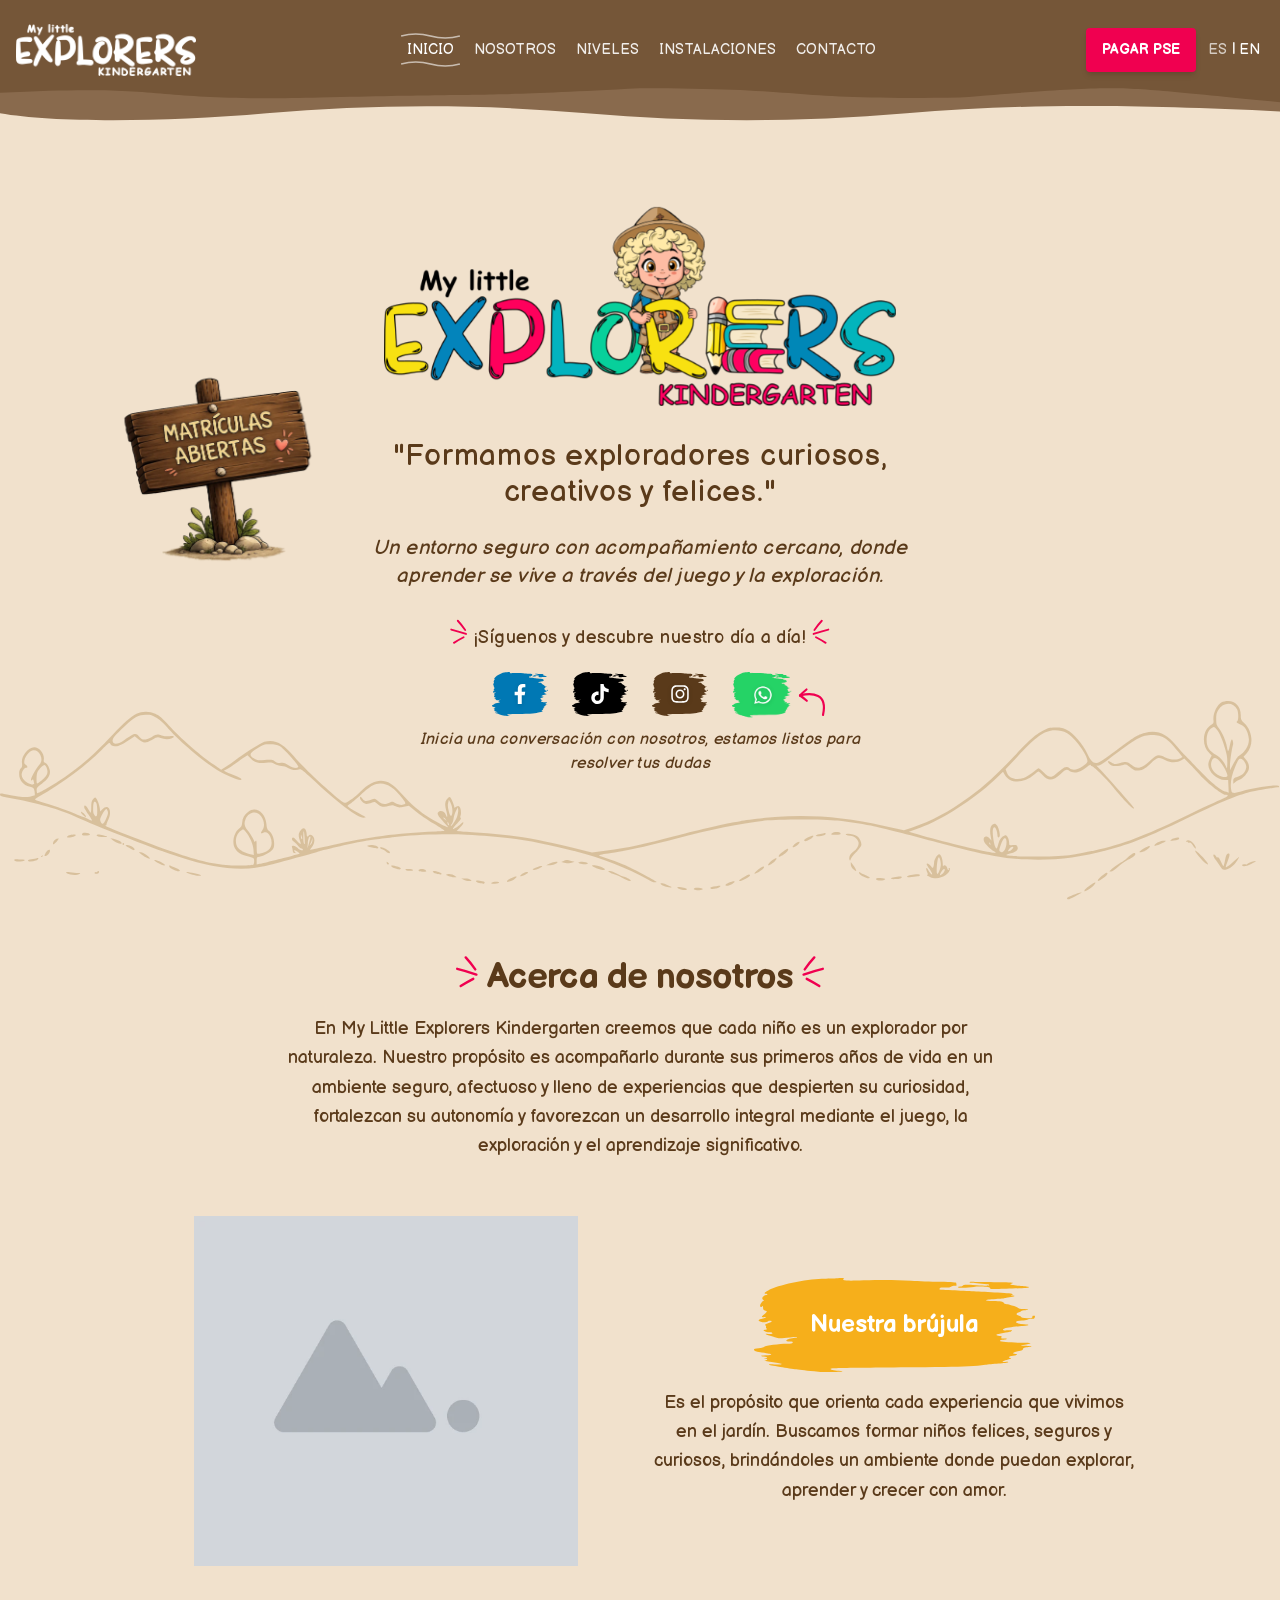
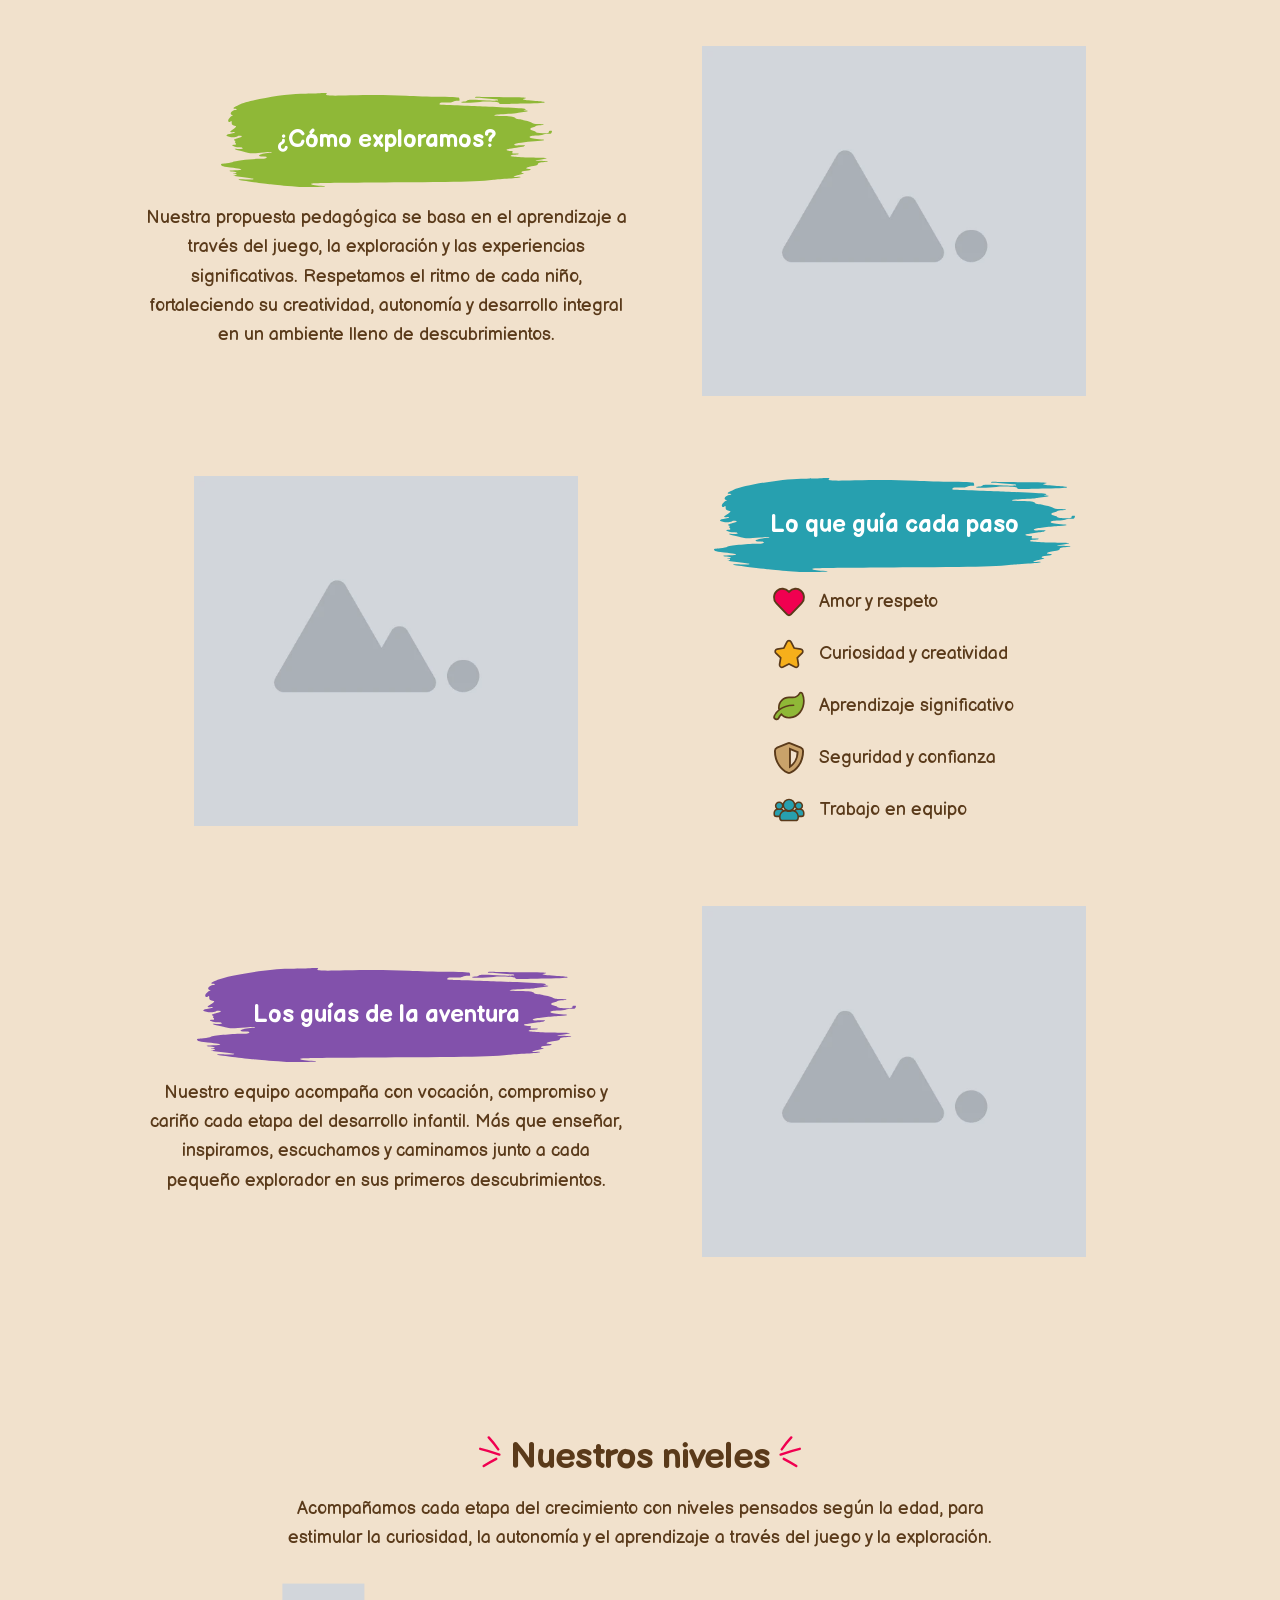
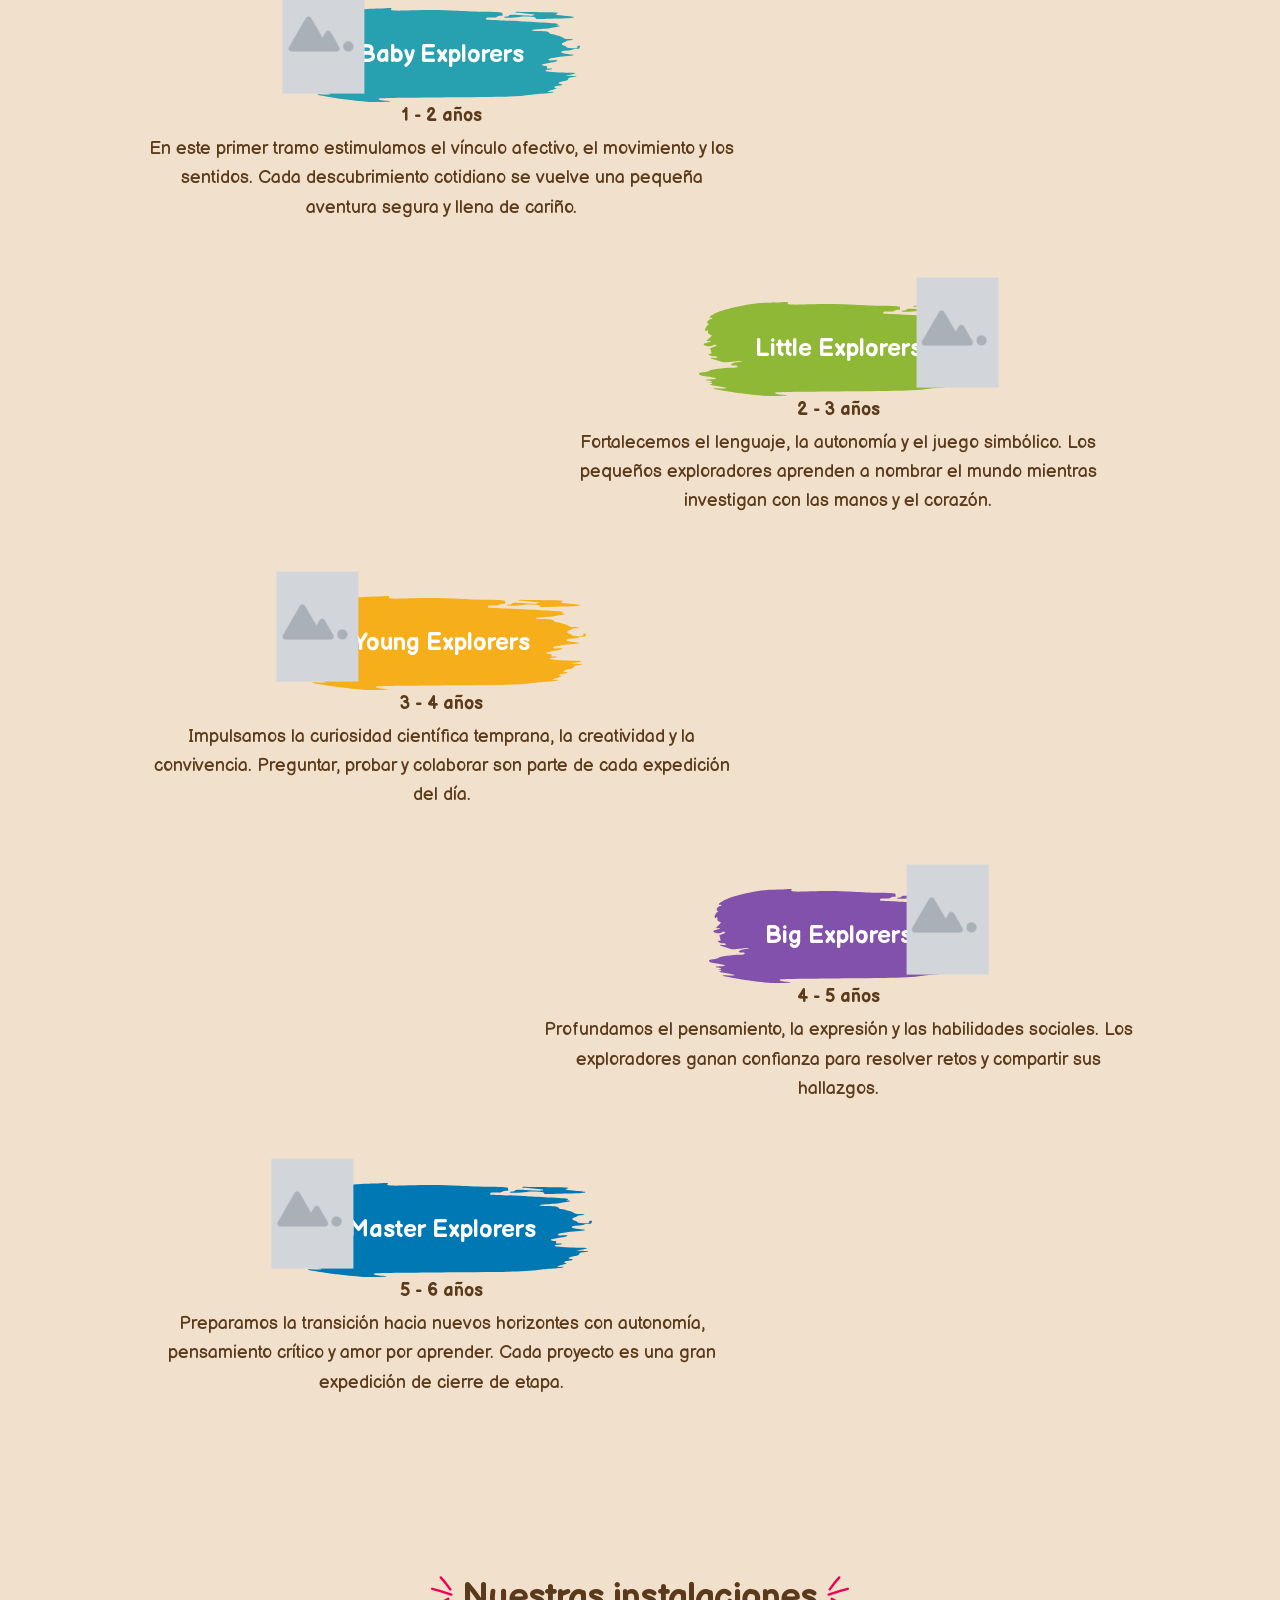
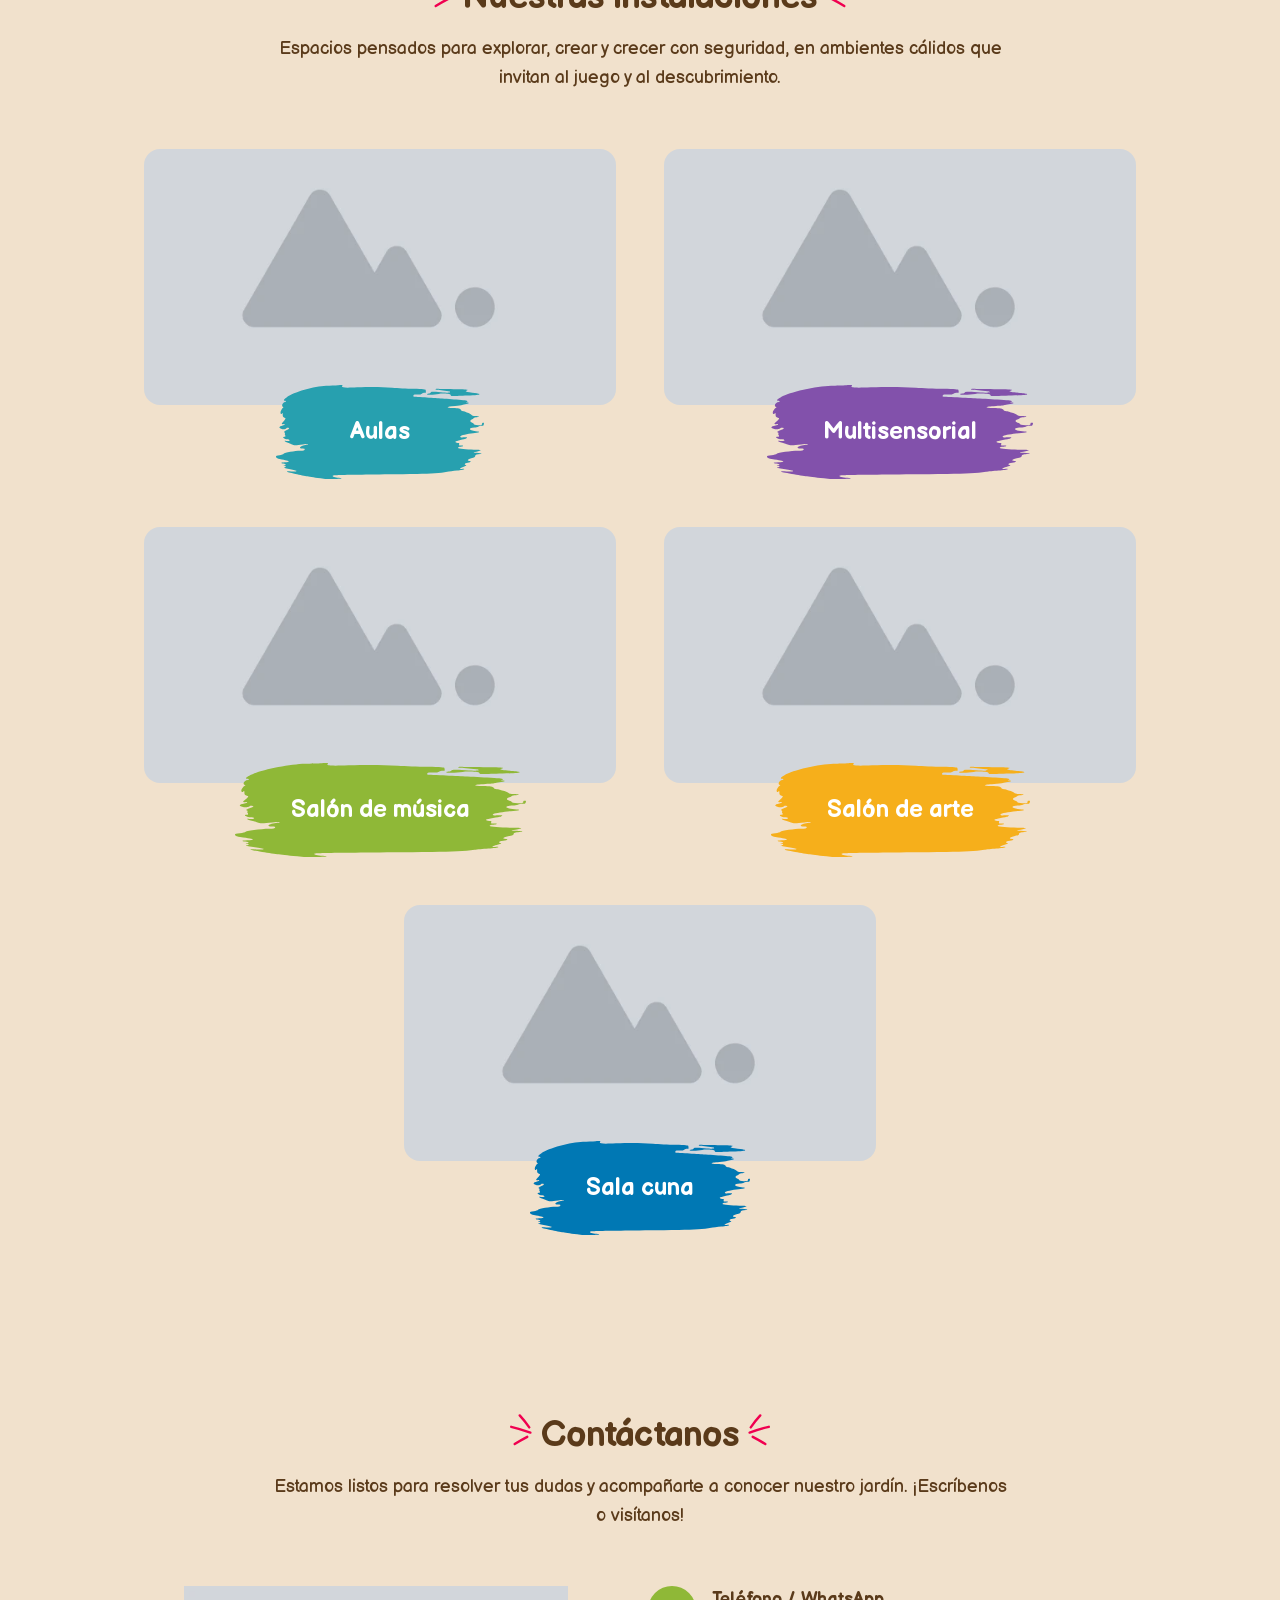
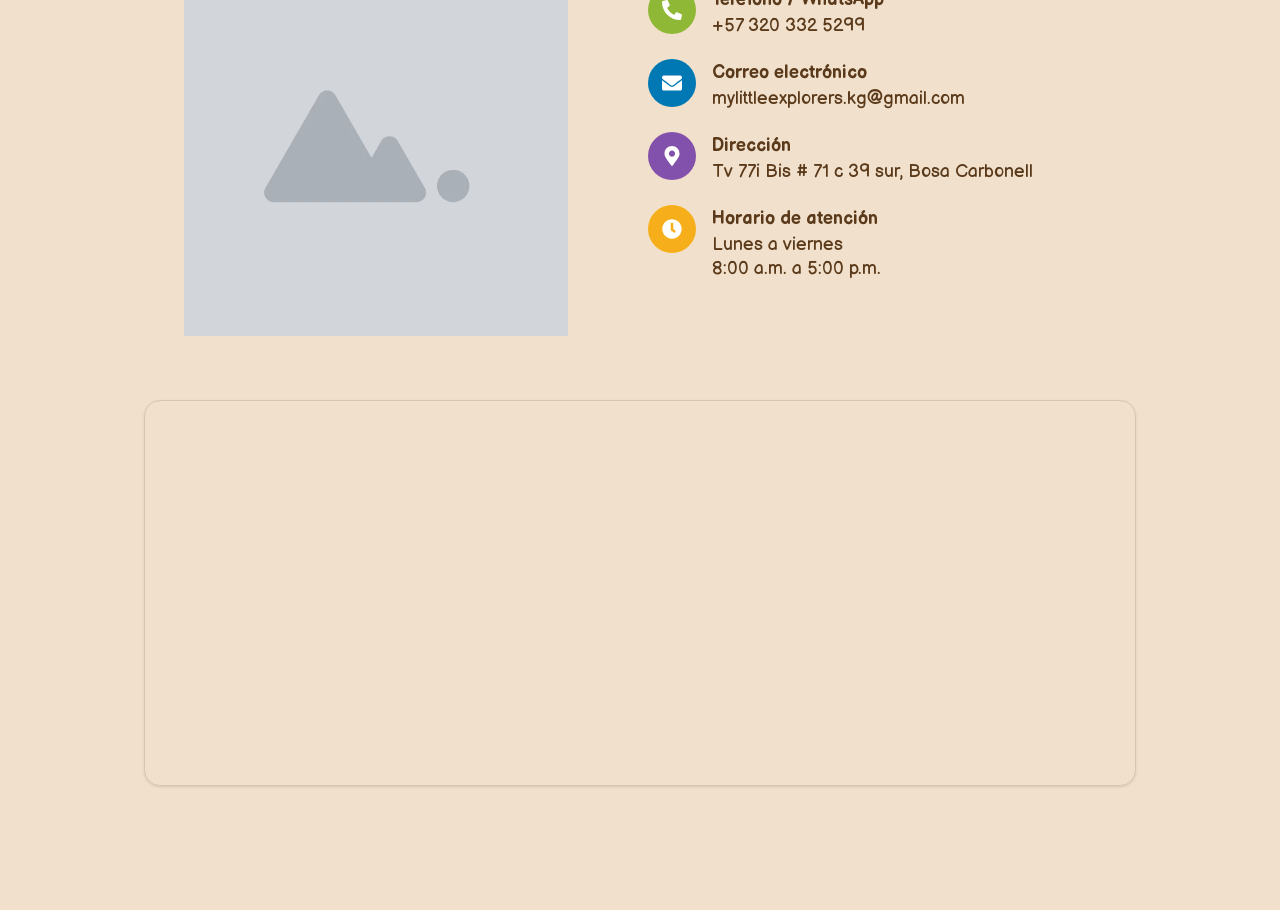
==== commit cfff328d: "Deploy static from mlek-frontend" ====
--- a/index.html
+++ b/index.html
@@ -1 +1 @@
-<!DOCTYPE html><!--sf4c5NC6gL8k3RXo68Zak--><html lang="es"><head><meta charSet="utf-8"/><meta name="viewport" content="width=device-width, initial-scale=1, viewport-fit=cover"/><link rel="preload" href="/_next/static/media/23c67fdc37a0be90-s.p.f23a2ffc.woff2" as="font" crossorigin="" type="font/woff2"/><link rel="preload" href="/_next/static/media/d467006c6ab94bef-s.p.2dcc21f4.woff2" as="font" crossorigin="" type="font/woff2"/><link rel="preload" as="image" href="/images/logo-white.webp"/><link rel="preload" as="image" href="/images/logo.webp"/><link rel="preload" as="image" href="/images/open-registrations.webp"/><link rel="preload" as="image" href="/images/about/compass.webp"/><link rel="preload" as="image" href="/images/about/explore.webp"/><link rel="preload" as="image" href="/images/about/values.webp"/><link rel="preload" as="image" href="/images/about/team.webp"/><link rel="preload" as="image" href="/images/levels/baby-explorers.webp"/><link rel="preload" as="image" href="/images/levels/little-explorers.webp"/><link rel="preload" as="image" href="/images/levels/young-explorers.webp"/><link rel="stylesheet" href="/_next/static/chunks/a9ac1e4600cb008f.css" data-precedence="next"/><link rel="preload" as="script" fetchPriority="low" href="/_next/static/chunks/e060632d69e31f4e.js"/><script src="/_next/static/chunks/c88b5ee29e234c33.js" async=""></script><script src="/_next/static/chunks/80a5431d4e78c469.js" async=""></script><script src="/_next/static/chunks/803af64ae7e3251d.js" async=""></script><script src="/_next/static/chunks/turbopack-c8decf0068a0c889.js" async=""></script><script src="/_next/static/chunks/d07f178a6d9ee695.js" async=""></script><script src="/_next/static/chunks/ef82211496aa8624.js" async=""></script><script src="/_next/static/chunks/221e0744b683f94b.js" async=""></script><script src="/_next/static/chunks/54acdc74ad0965ad.js" async=""></script><script src="/_next/static/chunks/9406d52ee4d20d0c.js" async=""></script><script src="/_next/static/chunks/c68965ccfb8de2c8.js" async=""></script><script src="/_next/static/chunks/29b2ffba771e2409.js" async=""></script><link rel="preload" as="image" href="/images/levels/big-explorers.webp"/><link rel="preload" as="image" href="/images/levels/master-explorers.webp"/><link rel="preload" as="image" href="/images/facilities/classrooms.webp"/><link rel="preload" as="image" href="/images/facilities/multisensory.webp"/><link rel="preload" as="image" href="/images/facilities/music.webp"/><link rel="preload" as="image" href="/images/facilities/art.webp"/><link rel="preload" as="image" href="/images/facilities/nursery.webp"/><link rel="preload" as="image" href="/images/contact/signpost.webp"/><meta name="next-size-adjust" content=""/><meta name="theme-color" content="#5A3A1A"/><title>My Little Explorers Kindergarten</title><meta name="description" content="Formamos exploradores curiosos, creativos y felices. Jardín infantil en Bosa, Bogotá. Conoce nuestros niveles y escríbenos."/><meta name="author" content="My Little Explorers Kindergarten"/><meta name="keywords" content="jardín infantil,kindergarten,Bosa,Bogotá,educación inicial,preescolar"/><meta name="creator" content="My Little Explorers Kindergarten"/><meta name="robots" content="index, follow"/><meta property="og:title" content="My Little Explorers Kindergarten"/><meta property="og:description" content="Formamos exploradores curiosos, creativos y felices. Jardín infantil en Bosa."/><meta property="og:url" content="https://mylittleexplorerskindergarten.com"/><meta property="og:site_name" content="My Little Explorers Kindergarten"/><meta property="og:locale" content="es_CO"/><meta property="og:type" content="website"/><meta name="twitter:card" content="summary_large_image"/><meta name="twitter:title" content="My Little Explorers Kindergarten"/><meta name="twitter:description" content="Formamos exploradores curiosos, creativos y felices. Jardín infantil en Bosa."/><link rel="icon" href="/favicon.ico?favicon.d2ee3944.ico" sizes="28x32" type="image/x-icon"/><script src="/_next/static/chunks/a6dad97d9634a72d.js" noModule=""></script></head><body class="balsamiq_sans_4f98b61a-module__Xv82Va__variable font-[family-name:var(--font-balsamiq-sans)] antialiased"><div hidden=""><!--$--><!--/$--></div><div class="landing-page-bg flex w-full flex-col"><header class="sticky top-0 z-50 w-full min-h-[var(--landing-header-height)] overflow-hidden bg-[var(--landing-bg)]"><svg aria-hidden="true" class="absolute inset-0 h-full w-full" fill="none" preserveAspectRatio="none" viewBox="0 0 1200 140" xmlns="http://www.w3.org/2000/svg"><path d="M0 0 H1200 V120 C1050 112 950 112 850 122 C750 132 650 132 550 122 C450 112 350 112 250 122 C150 132 50 132 0 122 L0 0 Z" fill="var(--landing-header-brown-2)"></path><path d="M0 0 H1200 V110 C1034 92 1066 90 900 105 C734 108 766 95 600 95 C434 105 466 100 300 105 C134 110 166 90 0 100 L0 0 Z" fill="var(--landing-header-brown-1)"></path></svg><div class="relative z-10 flex items-center justify-between gap-2 px-2 min-h-[100px] md:px-4"><span class="w-12 shrink-0 md:hidden" aria-hidden="true"></span><a aria-label="My Little Explorers Kindergarten - Inicio" href="/"><img src="/images/logo-white.webp" alt="My Little Explorers Logo" class="w-full h-auto max-w-45 object-contain cursor-pointer transition-transform hover:scale-105" width="265" height="80"/></a><nav aria-label="Abrir menú" class="hidden flex-1 items-center justify-center gap-2 md:flex"><a class="header-nav-link group relative rounded px-1.5 py-1 text-sm font-medium uppercase transition-colors focus-visible:outline focus-visible:ring-2 focus-visible:ring-white/80 focus-visible:ring-offset-2 focus-visible:ring-offset-[var(--landing-header-brown-2)] min-h-[36px] inline-flex items-center justify-center text-center is-active text-[var(--landing-header-text)]" href="/"><span class="header-nav-wave header-nav-wave-top pointer-events-none absolute left-0 right-0 top-0 flex h-2 items-center" aria-hidden="true"><svg viewBox="0 0 40 8" class="h-full w-full shrink-0" preserveAspectRatio="none" aria-hidden="true"><path d="M0 4 Q 10 0 20 4 Q 30 8 40 4" stroke="currentColor" fill="none" stroke-width="1.5"></path></svg></span><span class="header-nav-wave header-nav-wave-bottom pointer-events-none absolute bottom-0 left-0 right-0 flex h-2 items-center" aria-hidden="true"><svg viewBox="0 0 40 8" class="h-full w-full shrink-0" preserveAspectRatio="none" aria-hidden="true"><path d="M0 4 Q 10 0 20 4 Q 30 8 40 4" stroke="currentColor" fill="none" stroke-width="1.5"></path></svg></span>Inicio</a><a class="header-nav-link group relative rounded px-1.5 py-1 text-sm font-medium uppercase transition-colors focus-visible:outline focus-visible:ring-2 focus-visible:ring-white/80 focus-visible:ring-offset-2 focus-visible:ring-offset-[var(--landing-header-brown-2)] min-h-[36px] inline-flex items-center justify-center text-center text-[var(--landing-header-text-muted)]" href="/nosotros"><span class="header-nav-wave header-nav-wave-top pointer-events-none absolute left-0 right-0 top-0 flex h-2 items-center" aria-hidden="true"><svg viewBox="0 0 40 8" class="h-full w-full shrink-0" preserveAspectRatio="none" aria-hidden="true"><path d="M0 4 Q 10 0 20 4 Q 30 8 40 4" stroke="currentColor" fill="none" stroke-width="1.5"></path></svg></span><span class="header-nav-wave header-nav-wave-bottom pointer-events-none absolute bottom-0 left-0 right-0 flex h-2 items-center" aria-hidden="true"><svg viewBox="0 0 40 8" class="h-full w-full shrink-0" preserveAspectRatio="none" aria-hidden="true"><path d="M0 4 Q 10 0 20 4 Q 30 8 40 4" stroke="currentColor" fill="none" stroke-width="1.5"></path></svg></span>Nosotros</a><a class="header-nav-link group relative rounded px-1.5 py-1 text-sm font-medium uppercase transition-colors focus-visible:outline focus-visible:ring-2 focus-visible:ring-white/80 focus-visible:ring-offset-2 focus-visible:ring-offset-[var(--landing-header-brown-2)] min-h-[36px] inline-flex items-center justify-center text-center text-[var(--landing-header-text-muted)]" href="/niveles"><span class="header-nav-wave header-nav-wave-top pointer-events-none absolute left-0 right-0 top-0 flex h-2 items-center" aria-hidden="true"><svg viewBox="0 0 40 8" class="h-full w-full shrink-0" preserveAspectRatio="none" aria-hidden="true"><path d="M0 4 Q 10 0 20 4 Q 30 8 40 4" stroke="currentColor" fill="none" stroke-width="1.5"></path></svg></span><span class="header-nav-wave header-nav-wave-bottom pointer-events-none absolute bottom-0 left-0 right-0 flex h-2 items-center" aria-hidden="true"><svg viewBox="0 0 40 8" class="h-full w-full shrink-0" preserveAspectRatio="none" aria-hidden="true"><path d="M0 4 Q 10 0 20 4 Q 30 8 40 4" stroke="currentColor" fill="none" stroke-width="1.5"></path></svg></span>Niveles</a><a class="header-nav-link group relative rounded px-1.5 py-1 text-sm font-medium uppercase transition-colors focus-visible:outline focus-visible:ring-2 focus-visible:ring-white/80 focus-visible:ring-offset-2 focus-visible:ring-offset-[var(--landing-header-brown-2)] min-h-[36px] inline-flex items-center justify-center text-center text-[var(--landing-header-text-muted)]" href="/instalaciones"><span class="header-nav-wave header-nav-wave-top pointer-events-none absolute left-0 right-0 top-0 flex h-2 items-center" aria-hidden="true"><svg viewBox="0 0 40 8" class="h-full w-full shrink-0" preserveAspectRatio="none" aria-hidden="true"><path d="M0 4 Q 10 0 20 4 Q 30 8 40 4" stroke="currentColor" fill="none" stroke-width="1.5"></path></svg></span><span class="header-nav-wave header-nav-wave-bottom pointer-events-none absolute bottom-0 left-0 right-0 flex h-2 items-center" aria-hidden="true"><svg viewBox="0 0 40 8" class="h-full w-full shrink-0" preserveAspectRatio="none" aria-hidden="true"><path d="M0 4 Q 10 0 20 4 Q 30 8 40 4" stroke="currentColor" fill="none" stroke-width="1.5"></path></svg></span>Instalaciones</a><a class="header-nav-link group relative rounded px-1.5 py-1 text-sm font-medium uppercase transition-colors focus-visible:outline focus-visible:ring-2 focus-visible:ring-white/80 focus-visible:ring-offset-2 focus-visible:ring-offset-[var(--landing-header-brown-2)] min-h-[36px] inline-flex items-center justify-center text-center text-[var(--landing-header-text-muted)]" href="/contacto"><span class="header-nav-wave header-nav-wave-top pointer-events-none absolute left-0 right-0 top-0 flex h-2 items-center" aria-hidden="true"><svg viewBox="0 0 40 8" class="h-full w-full shrink-0" preserveAspectRatio="none" aria-hidden="true"><path d="M0 4 Q 10 0 20 4 Q 30 8 40 4" stroke="currentColor" fill="none" stroke-width="1.5"></path></svg></span><span class="header-nav-wave header-nav-wave-bottom pointer-events-none absolute bottom-0 left-0 right-0 flex h-2 items-center" aria-hidden="true"><svg viewBox="0 0 40 8" class="h-full w-full shrink-0" preserveAspectRatio="none" aria-hidden="true"><path d="M0 4 Q 10 0 20 4 Q 30 8 40 4" stroke="currentColor" fill="none" stroke-width="1.5"></path></svg></span>Contacto</a></nav><div class="hidden shrink-0 items-center gap-2 md:flex"><a href="https://www.mipagoamigo.com/MPA_WebSite/ServicePayments/StartPayment?searchedAgreementName=MY%20LITTLE%20EXPLORERS%20KINDERGARTEN%20SAS" target="_blank" rel="noopener noreferrer" class="inline-flex min-h-[44px] items-center justify-center rounded px-4 py-2 text-sm font-bold uppercase text-white shadow-md transition-transform hover:scale-[1.02] focus-visible:outline focus-visible:ring-2 focus-visible:ring-white focus-visible:ring-offset-2 focus-visible:ring-offset-[var(--landing-header-brown-2)]" id="header-pay-pse" style="background-color:#F00050">Pagar PSE</a><nav aria-label="Idioma" class="flex items-center gap-px"><span class="flex items-center"><button type="button" class="cursor-pointer text-sm uppercase transition-opacity min-h-[32px] min-w-0 inline-flex items-center justify-center rounded px-1 py-0.5 focus-visible:outline focus-visible:ring-2 focus-visible:ring-white/80 opacity-70" aria-current="true" style="color:var(--landing-header-text)">ES</button></span><span class="flex items-center"><span class="text-[var(--landing-header-text-muted)]" aria-hidden="true">|</span><button type="button" class="cursor-pointer text-sm uppercase transition-opacity min-h-[32px] min-w-0 inline-flex items-center justify-center rounded px-1 py-0.5 focus-visible:outline focus-visible:ring-2 focus-visible:ring-white/80 opacity-100 hover:opacity-90" style="color:var(--landing-header-text)">EN</button></span></nav></div><button type="button" class="flex h-12 w-12 shrink-0 cursor-pointer flex-col items-center justify-center gap-1.5 rounded text-[var(--landing-header-text)] focus-visible:outline focus-visible:ring-2 focus-visible:ring-white/80 focus-visible:ring-offset-2 focus-visible:ring-offset-[var(--landing-header-brown-2)] md:hidden" aria-expanded="false" aria-label="Abrir menú"><span class="block h-[3px] w-6 rounded-full bg-current transition-all duration-200" style="transform:none"></span><span class="block h-[3px] w-6 rounded-full bg-current transition-all duration-200" style="opacity:1"></span><span class="block h-[3px] w-6 rounded-full bg-current transition-all duration-200" style="transform:none"></span></button></div><div aria-hidden="true" class="fixed left-0 right-0 top-[105px] z-40 flex flex-col bg-[var(--landing-header-brown-2)] px-6 pt-8 pb-8 transition-transform duration-300 ease-out md:top-[80px] md:hidden" style="bottom:0;pointer-events:none;transform:translateX(100%)"><nav class="flex flex-1 flex-col items-center justify-center gap-4 text-center" aria-label="Abrir menú"><a class="header-nav-link group relative rounded px-1.5 py-1 text-sm font-medium uppercase transition-colors focus-visible:outline focus-visible:ring-2 focus-visible:ring-white/80 focus-visible:ring-offset-2 focus-visible:ring-offset-[var(--landing-header-brown-2)] min-h-[36px] inline-flex items-center justify-center text-center is-active text-[var(--landing-header-text)]" href="/"><span class="header-nav-wave header-nav-wave-top pointer-events-none absolute left-0 right-0 top-0 flex h-2 items-center" aria-hidden="true"><svg viewBox="0 0 40 8" class="h-full w-full shrink-0" preserveAspectRatio="none" aria-hidden="true"><path d="M0 4 Q 10 0 20 4 Q 30 8 40 4" stroke="currentColor" fill="none" stroke-width="1.5"></path></svg></span><span class="header-nav-wave header-nav-wave-bottom pointer-events-none absolute bottom-0 left-0 right-0 flex h-2 items-center" aria-hidden="true"><svg viewBox="0 0 40 8" class="h-full w-full shrink-0" preserveAspectRatio="none" aria-hidden="true"><path d="M0 4 Q 10 0 20 4 Q 30 8 40 4" stroke="currentColor" fill="none" stroke-width="1.5"></path></svg></span>Inicio</a><a class="header-nav-link group relative rounded px-1.5 py-1 text-sm font-medium uppercase transition-colors focus-visible:outline focus-visible:ring-2 focus-visible:ring-white/80 focus-visible:ring-offset-2 focus-visible:ring-offset-[var(--landing-header-brown-2)] min-h-[36px] inline-flex items-center justify-center text-center text-[var(--landing-header-text-muted)]" href="/nosotros"><span class="header-nav-wave header-nav-wave-top pointer-events-none absolute left-0 right-0 top-0 flex h-2 items-center" aria-hidden="true"><svg viewBox="0 0 40 8" class="h-full w-full shrink-0" preserveAspectRatio="none" aria-hidden="true"><path d="M0 4 Q 10 0 20 4 Q 30 8 40 4" stroke="currentColor" fill="none" stroke-width="1.5"></path></svg></span><span class="header-nav-wave header-nav-wave-bottom pointer-events-none absolute bottom-0 left-0 right-0 flex h-2 items-center" aria-hidden="true"><svg viewBox="0 0 40 8" class="h-full w-full shrink-0" preserveAspectRatio="none" aria-hidden="true"><path d="M0 4 Q 10 0 20 4 Q 30 8 40 4" stroke="currentColor" fill="none" stroke-width="1.5"></path></svg></span>Nosotros</a><a class="header-nav-link group relative rounded px-1.5 py-1 text-sm font-medium uppercase transition-colors focus-visible:outline focus-visible:ring-2 focus-visible:ring-white/80 focus-visible:ring-offset-2 focus-visible:ring-offset-[var(--landing-header-brown-2)] min-h-[36px] inline-flex items-center justify-center text-center text-[var(--landing-header-text-muted)]" href="/niveles"><span class="header-nav-wave header-nav-wave-top pointer-events-none absolute left-0 right-0 top-0 flex h-2 items-center" aria-hidden="true"><svg viewBox="0 0 40 8" class="h-full w-full shrink-0" preserveAspectRatio="none" aria-hidden="true"><path d="M0 4 Q 10 0 20 4 Q 30 8 40 4" stroke="currentColor" fill="none" stroke-width="1.5"></path></svg></span><span class="header-nav-wave header-nav-wave-bottom pointer-events-none absolute bottom-0 left-0 right-0 flex h-2 items-center" aria-hidden="true"><svg viewBox="0 0 40 8" class="h-full w-full shrink-0" preserveAspectRatio="none" aria-hidden="true"><path d="M0 4 Q 10 0 20 4 Q 30 8 40 4" stroke="currentColor" fill="none" stroke-width="1.5"></path></svg></span>Niveles</a><a class="header-nav-link group relative rounded px-1.5 py-1 text-sm font-medium uppercase transition-colors focus-visible:outline focus-visible:ring-2 focus-visible:ring-white/80 focus-visible:ring-offset-2 focus-visible:ring-offset-[var(--landing-header-brown-2)] min-h-[36px] inline-flex items-center justify-center text-center text-[var(--landing-header-text-muted)]" href="/instalaciones"><span class="header-nav-wave header-nav-wave-top pointer-events-none absolute left-0 right-0 top-0 flex h-2 items-center" aria-hidden="true"><svg viewBox="0 0 40 8" class="h-full w-full shrink-0" preserveAspectRatio="none" aria-hidden="true"><path d="M0 4 Q 10 0 20 4 Q 30 8 40 4" stroke="currentColor" fill="none" stroke-width="1.5"></path></svg></span><span class="header-nav-wave header-nav-wave-bottom pointer-events-none absolute bottom-0 left-0 right-0 flex h-2 items-center" aria-hidden="true"><svg viewBox="0 0 40 8" class="h-full w-full shrink-0" preserveAspectRatio="none" aria-hidden="true"><path d="M0 4 Q 10 0 20 4 Q 30 8 40 4" stroke="currentColor" fill="none" stroke-width="1.5"></path></svg></span>Instalaciones</a><a class="header-nav-link group relative rounded px-1.5 py-1 text-sm font-medium uppercase transition-colors focus-visible:outline focus-visible:ring-2 focus-visible:ring-white/80 focus-visible:ring-offset-2 focus-visible:ring-offset-[var(--landing-header-brown-2)] min-h-[36px] inline-flex items-center justify-center text-center text-[var(--landing-header-text-muted)]" href="/contacto"><span class="header-nav-wave header-nav-wave-top pointer-events-none absolute left-0 right-0 top-0 flex h-2 items-center" aria-hidden="true"><svg viewBox="0 0 40 8" class="h-full w-full shrink-0" preserveAspectRatio="none" aria-hidden="true"><path d="M0 4 Q 10 0 20 4 Q 30 8 40 4" stroke="currentColor" fill="none" stroke-width="1.5"></path></svg></span><span class="header-nav-wave header-nav-wave-bottom pointer-events-none absolute bottom-0 left-0 right-0 flex h-2 items-center" aria-hidden="true"><svg viewBox="0 0 40 8" class="h-full w-full shrink-0" preserveAspectRatio="none" aria-hidden="true"><path d="M0 4 Q 10 0 20 4 Q 30 8 40 4" stroke="currentColor" fill="none" stroke-width="1.5"></path></svg></span>Contacto</a></nav><div class="flex flex-col items-center gap-4 border-t border-white/20 pt-6 text-center"><a href="https://www.mipagoamigo.com/MPA_WebSite/ServicePayments/StartPayment?searchedAgreementName=MY%20LITTLE%20EXPLORERS%20KINDERGARTEN%20SAS" target="_blank" rel="noopener noreferrer" class="inline-flex min-h-[48px] items-center justify-center rounded px-6 py-3 text-sm font-bold uppercase text-white shadow-md" style="background-color:#F00050">Pagar PSE</a><nav aria-label="Idioma" class="flex items-center gap-px"><span class="flex items-center"><button type="button" class="cursor-pointer text-sm uppercase transition-opacity min-h-[32px] min-w-0 inline-flex items-center justify-center rounded px-1 py-0.5 focus-visible:outline focus-visible:ring-2 focus-visible:ring-white/80 opacity-70" aria-current="true" style="color:var(--landing-header-text)">ES</button></span><span class="flex items-center"><span class="text-[var(--landing-header-text-muted)]" aria-hidden="true">|</span><button type="button" class="cursor-pointer text-sm uppercase transition-opacity min-h-[32px] min-w-0 inline-flex items-center justify-center rounded px-1 py-0.5 focus-visible:outline focus-visible:ring-2 focus-visible:ring-white/80 opacity-100 hover:opacity-90" style="color:var(--landing-header-text)">EN</button></span></nav></div></div></header><main class="flex flex-1 flex-col"><div aria-hidden="true" class="pointer-events-none fixed inset-x-0 bottom-0 z-0 h-[var(--landing-mountains-clearance)] bg-[length:100%_auto] bg-bottom bg-no-repeat" style="background-image:url(&#x27;/images/mountains.svg&#x27;)"></div><section id="landing-home" class="relative z-10 flex w-full flex-col min-h-[calc(100dvh-var(--landing-header-height))] scroll-mt-[var(--landing-header-height)] pb-[var(--landing-section-bottom-padding)]"><div class="mx-auto flex w-full max-w-[var(--landing-section-max-width)] min-h-0 flex-1 flex-col px-4 items-center justify-center pt-5 text-center"><div class="relative mx-auto flex w-full max-w-lg flex-col items-center lg:max-w-xl"><img class="h-auto w-full max-w-[min(22rem,85vw)] object-contain opacity-0 animate-[fade-in-up_0.5s_ease-out_both] sm:max-w-[24rem] md:max-w-[28rem] lg:max-w-[32rem]" src="/images/logo.webp" alt="My Little Explorers Kindergarten" width="658" height="256"/><img class="mt-6 h-auto w-40 object-contain opacity-0 sm:w-44 md:w-48 animate-[fade-in-up_0.5s_ease-out_0.1s_both] lg:absolute lg:left-0 lg:top-20 lg:mt-20 lg:w-48 lg:-translate-x-[calc(100%+1.25rem)] xl:w-52 xl:-translate-x-[calc(100%+2rem)]" src="/images/open-registrations.webp" alt="Matrículas abiertas" width="1024" height="1536"/><p class="mt-3 max-w-lg text-xl tracking-wide text-[var(--landing-header-brown-3)] opacity-0 sm:text-2xl md:text-3xl lg:mt-8 animate-[fade-in-up_0.5s_ease-out_0.15s_both]">&quot;Formamos exploradores curiosos, creativos y felices.&quot;</p><p class="mt-6 max-w-2xl text-base italic tracking-wide text-[var(--landing-header-brown-3)] opacity-0 sm:text-lg md:text-xl animate-[fade-in-up_0.5s_ease-out_0.4s_both]">Un entorno seguro con acompañamiento cercano, donde aprender se vive a través del juego y la exploración.</p><div class="mt-8 flex w-full flex-col items-center opacity-0 animate-[fade-in-up_0.5s_ease-out_0.55s_both]"><p class="flex max-w-md items-start justify-center gap-1 text-base font-medium tracking-wide text-[var(--landing-header-brown-3)] sm:text-lg"><svg aria-hidden="true" viewBox="0 0 26 36" fill="none" xmlns="http://www.w3.org/2000/svg" class="-mt-1.5 h-8 w-5 shrink-0 self-start sm:-mt-2 sm:h-9 sm:w-[1.35rem] rotate-[12deg] text-[var(--landing-palette-fuchsia)]"><path d="M20 14Q14 8.5 9 5" stroke="currentColor" stroke-width="2.25" stroke-linecap="round"></path><path d="M22 18.5Q12 17.2 3.5 17" stroke="currentColor" stroke-width="2.25" stroke-linecap="round"></path><path d="M20 23Q14.5 27.5 10 32" stroke="currentColor" stroke-width="2.25" stroke-linecap="round"></path></svg><span class="pt-0.5">¡Síguenos y descubre nuestro día a día!</span><svg aria-hidden="true" viewBox="0 0 26 36" fill="none" xmlns="http://www.w3.org/2000/svg" class="-mt-1.5 h-8 w-5 shrink-0 self-start sm:-mt-2 sm:h-9 sm:w-[1.35rem] -rotate-[12deg] -scale-x-100 text-[var(--landing-palette-fuchsia)]"><path d="M20 14Q14 8.5 9 5" stroke="currentColor" stroke-width="2.25" stroke-linecap="round"></path><path d="M22 18.5Q12 17.2 3.5 17" stroke="currentColor" stroke-width="2.25" stroke-linecap="round"></path><path d="M20 23Q14.5 27.5 10 32" stroke="currentColor" stroke-width="2.25" stroke-linecap="round"></path></svg></p><nav aria-label="Redes sociales" class="mt-5 flex items-center justify-center gap-6"><div class="relative"><a href="https://wa.me/573203325299?text=%C2%A1Hola!%20quiero%20m%C3%A1s%20informaci%C3%B3n" target="_blank" rel="noopener noreferrer" class="inline-flex size-10 shrink-0 items-center justify-center rounded-full bg-[var(--landing-header-brown-3)] text-[var(--landing-bg)] shadow-sm transition-transform hover:scale-110 focus-visible:outline focus-visible:ring-2 focus-visible:ring-[var(--landing-header-brown-3)] focus-visible:ring-offset-2 focus-visible:ring-offset-[var(--landing-bg)]" aria-label="WhatsApp"><svg stroke="currentColor" fill="currentColor" stroke-width="0" viewBox="0 0 448 512" class="h-5 w-5" aria-hidden="true" height="1em" width="1em" xmlns="http://www.w3.org/2000/svg"><path d="M380.9 97.1C339 55.1 283.2 32 223.9 32c-122.4 0-222 99.6-222 222 0 39.1 10.2 77.3 29.6 111L0 480l117.7-30.9c32.4 17.7 68.9 27 106.1 27h.1c122.3 0 224.1-99.6 224.1-222 0-59.3-25.2-115-67.1-157zm-157 341.6c-33.2 0-65.7-8.9-94-25.7l-6.7-4-69.8 18.3L72 359.2l-4.4-7c-18.5-29.4-28.2-63.3-28.2-98.2 0-101.7 82.8-184.5 184.6-184.5 49.3 0 95.6 19.2 130.4 54.1 34.8 34.9 56.2 81.2 56.1 130.5 0 101.8-84.9 184.6-186.6 184.6zm101.2-138.2c-5.5-2.8-32.8-16.2-37.9-18-5.1-1.9-8.8-2.8-12.5 2.8-3.7 5.6-14.3 18-17.6 21.8-3.2 3.7-6.5 4.2-12 1.4-32.6-16.3-54-29.1-75.5-66-5.7-9.8 5.7-9.1 16.3-30.3 1.8-3.7.9-6.9-.5-9.7-1.4-2.8-12.5-30.1-17.1-41.2-4.5-10.8-9.1-9.3-12.5-9.5-3.2-.2-6.9-.2-10.6-.2-3.7 0-9.7 1.4-14.8 6.9-5.1 5.6-19.4 19-19.4 46.3 0 27.3 19.9 53.7 22.6 57.4 2.8 3.7 39.1 59.7 94.8 83.8 35.2 15.2 49 16.5 66.6 13.9 10.7-1.6 32.8-13.4 37.4-26.4 4.6-13 4.6-24.1 3.2-26.4-1.3-2.5-5-3.9-10.5-6.6z"></path></svg></a><svg aria-hidden="true" viewBox="0 0 40 48" fill="none" xmlns="http://www.w3.org/2000/svg" class="h-11 w-9 sm:h-12 sm:w-10 pointer-events-none absolute right-[calc(100%+0.5rem)] top-1/2 -translate-y-1/2 text-[var(--landing-palette-fuchsia)]"><path d="M13 45C11 36 12 29 18 26C24 23 30 24 36 25.5" stroke="currentColor" stroke-width="2.15" stroke-linecap="round"></path><path d="M29.5 19.5C32 21.5 34.2 23.5 36 25.5" stroke="currentColor" stroke-width="2.15" stroke-linecap="round"></path><path d="M36 25.5C33.8 27 31.5 28.8 29.2 30.8" stroke="currentColor" stroke-width="2.15" stroke-linecap="round"></path></svg></div><a href="https://www.facebook.com/mylittleexplorerskindergarten" target="_blank" rel="noopener noreferrer" class="inline-flex size-10 shrink-0 items-center justify-center rounded-full bg-[var(--landing-header-brown-3)] text-[var(--landing-bg)] shadow-sm transition-transform hover:scale-110 focus-visible:outline focus-visible:ring-2 focus-visible:ring-[var(--landing-header-brown-3)] focus-visible:ring-offset-2 focus-visible:ring-offset-[var(--landing-bg)]" aria-label="Facebook"><svg stroke="currentColor" fill="currentColor" stroke-width="0" viewBox="0 0 320 512" class="h-5 w-5" aria-hidden="true" height="1em" width="1em" xmlns="http://www.w3.org/2000/svg"><path d="M279.14 288l14.22-92.66h-88.91v-60.13c0-25.35 12.42-50.06 52.24-50.06h40.42V6.26S260.43 0 225.36 0c-73.22 0-121.08 44.38-121.08 124.72v70.62H22.89V288h81.39v224h100.17V288z"></path></svg></a><a href="https://www.tiktok.com/@my.little.explorers.kg" target="_blank" rel="noopener noreferrer" class="inline-flex size-10 shrink-0 items-center justify-center rounded-full bg-[var(--landing-header-brown-3)] text-[var(--landing-bg)] shadow-sm transition-transform hover:scale-110 focus-visible:outline focus-visible:ring-2 focus-visible:ring-[var(--landing-header-brown-3)] focus-visible:ring-offset-2 focus-visible:ring-offset-[var(--landing-bg)]" aria-label="TikTok"><svg stroke="currentColor" fill="currentColor" stroke-width="0" role="img" viewBox="0 0 24 24" class="h-5 w-5" aria-hidden="true" height="1em" width="1em" xmlns="http://www.w3.org/2000/svg"><path d="M12.525.02c1.31-.02 2.61-.01 3.91-.02.08 1.53.63 3.09 1.75 4.17 1.12 1.11 2.7 1.62 4.24 1.79v4.03c-1.44-.05-2.89-.35-4.2-.97-.57-.26-1.1-.59-1.62-.93-.01 2.92.01 5.84-.02 8.75-.08 1.4-.54 2.79-1.35 3.94-1.31 1.92-3.58 3.17-5.91 3.21-1.43.08-2.86-.31-4.08-1.03-2.02-1.19-3.44-3.37-3.65-5.71-.02-.5-.03-1-.01-1.49.18-1.9 1.12-3.72 2.58-4.96 1.66-1.44 3.98-2.13 6.15-1.72.02 1.48-.04 2.96-.04 4.44-.99-.32-2.15-.23-3.02.37-.63.41-1.11 1.04-1.36 1.75-.21.51-.15 1.07-.14 1.61.24 1.64 1.82 3.02 3.5 2.87 1.12-.01 2.19-.66 2.77-1.61.19-.33.4-.67.41-1.06.1-1.79.06-3.57.07-5.36.01-4.03-.01-8.05.02-12.07z"></path></svg></a><a href="https://www.instagram.com/my.little.explorers.kg" target="_blank" rel="noopener noreferrer" class="inline-flex size-10 shrink-0 items-center justify-center rounded-full bg-[var(--landing-header-brown-3)] text-[var(--landing-bg)] shadow-sm transition-transform hover:scale-110 focus-visible:outline focus-visible:ring-2 focus-visible:ring-[var(--landing-header-brown-3)] focus-visible:ring-offset-2 focus-visible:ring-offset-[var(--landing-bg)]" aria-label="Instagram"><svg stroke="currentColor" fill="currentColor" stroke-width="0" viewBox="0 0 448 512" class="h-5 w-5" aria-hidden="true" height="1em" width="1em" xmlns="http://www.w3.org/2000/svg"><path d="M224.1 141c-63.6 0-114.9 51.3-114.9 114.9s51.3 114.9 114.9 114.9S339 319.5 339 255.9 287.7 141 224.1 141zm0 189.6c-41.1 0-74.7-33.5-74.7-74.7s33.5-74.7 74.7-74.7 74.7 33.5 74.7 74.7-33.6 74.7-74.7 74.7zm146.4-194.3c0 14.9-12 26.8-26.8 26.8-14.9 0-26.8-12-26.8-26.8s12-26.8 26.8-26.8 26.8 12 26.8 26.8zm76.1 27.2c-1.7-35.9-9.9-67.7-36.2-93.9-26.2-26.2-58-34.4-93.9-36.2-37-2.1-147.9-2.1-184.9 0-35.8 1.7-67.6 9.9-93.9 36.1s-34.4 58-36.2 93.9c-2.1 37-2.1 147.9 0 184.9 1.7 35.9 9.9 67.7 36.2 93.9s58 34.4 93.9 36.2c37 2.1 147.9 2.1 184.9 0 35.9-1.7 67.7-9.9 93.9-36.2 26.2-26.2 34.4-58 36.2-93.9 2.1-37 2.1-147.8 0-184.8zM398.8 388c-7.8 19.6-22.9 34.7-42.6 42.6-29.5 11.7-99.5 9-132.1 9s-102.7 2.6-132.1-9c-19.6-7.8-34.7-22.9-42.6-42.6-11.7-29.5-9-99.5-9-132.1s-2.6-102.7 9-132.1c7.8-19.6 22.9-34.7 42.6-42.6 29.5-11.7 99.5-9 132.1-9s102.7-2.6 132.1 9c19.6 7.8 34.7 22.9 42.6 42.6 11.7 29.5 9 99.5 9 132.1s2.7 102.7-9 132.1z"></path></svg></a></nav><p class="mt-3 max-w-md text-center text-sm italic tracking-wide text-[var(--landing-header-brown-3)] sm:text-base">Inicia una conversación con nosotros, estamos listos para resolver tus dudas</p></div></div></div></section><section id="landing-nosotros" class="relative z-10 flex w-full flex-col min-h-[calc(100dvh-var(--landing-header-height))] scroll-mt-[var(--landing-header-height)] pb-[var(--landing-section-bottom-padding)]"><div class="mx-auto flex w-full max-w-[var(--landing-section-max-width)] min-h-0 flex-1 flex-col px-4 py-10 sm:py-14"><header class="mx-auto w-full max-w-[var(--landing-section-intro-max-width)] text-center"><h2 class="flex items-start justify-center gap-1 text-2xl font-bold tracking-tight text-[var(--landing-header-brown-3)] sm:gap-1.5 sm:text-3xl md:text-4xl"><svg aria-hidden="true" viewBox="0 0 26 36" fill="none" xmlns="http://www.w3.org/2000/svg" class="-mt-1.5 shrink-0 self-start sm:-mt-2 rotate-[12deg] h-9 w-5 text-[var(--landing-palette-fuchsia)] sm:h-11 sm:w-6 md:h-12 md:w-7"><path d="M20 14Q14 8.5 9 5" stroke="currentColor" stroke-width="2.25" stroke-linecap="round"></path><path d="M22 18.5Q12 17.2 3.5 17" stroke="currentColor" stroke-width="2.25" stroke-linecap="round"></path><path d="M20 23Q14.5 27.5 10 32" stroke="currentColor" stroke-width="2.25" stroke-linecap="round"></path></svg><span class="pt-0.5">Acerca de nosotros</span><svg aria-hidden="true" viewBox="0 0 26 36" fill="none" xmlns="http://www.w3.org/2000/svg" class="-mt-1.5 shrink-0 self-start sm:-mt-2 -rotate-[12deg] -scale-x-100 h-9 w-5 text-[var(--landing-palette-fuchsia)] sm:h-11 sm:w-6 md:h-12 md:w-7"><path d="M20 14Q14 8.5 9 5" stroke="currentColor" stroke-width="2.25" stroke-linecap="round"></path><path d="M22 18.5Q12 17.2 3.5 17" stroke="currentColor" stroke-width="2.25" stroke-linecap="round"></path><path d="M20 23Q14.5 27.5 10 32" stroke="currentColor" stroke-width="2.25" stroke-linecap="round"></path></svg></h2><p class="mt-3 text-base leading-relaxed text-[var(--landing-header-brown-3)] sm:text-lg md:mt-4">En My Little Explorers Kindergarten creemos que cada niño es un explorador por naturaleza. Nuestro propósito es acompañarlo durante sus primeros años de vida en un ambiente seguro, afectuoso y lleno de experiencias que despierten su curiosidad, fortalezcan su autonomía y favorezcan un desarrollo integral mediante el juego, la exploración y el aprendizaje significativo.</p></header><div class="mt-10 flex w-full flex-col gap-12 sm:mt-14 sm:gap-16 md:gap-20"><div class="flex flex-col items-center gap-8 md:gap-6 md:flex-row"><div class="order-2 w-full md:order-none md:w-1/2"><img class="mx-auto h-auto w-full max-w-xs object-contain sm:max-w-sm" src="/images/about/compass.webp" alt="Ilustración de nuestra brújula"/></div><div class="order-1 w-full md:order-none md:w-1/2"><div class="flex flex-col items-center text-center"><div class="relative inline-flex min-w-[11rem] max-w-full items-center justify-center sm:min-w-[13rem]"><svg aria-hidden="true" class="absolute inset-0 h-full w-full overflow-visible" preserveAspectRatio="none" viewBox="0 0 684.71313 153.52399"><g transform="translate(-48.209526,-79.694601)"><path d="m 205.05607,232.74304 c -28.5013,-1.5452 -43.39858,-2.60146 -54,-3.82875 -6.875,-0.79589 -24.425,-2.61293 -39,-4.03787 -30.070694,-2.93989 -37.204174,-5.02077 -13.391218,-3.90631 15.461918,0.72364 23.135948,-0.72029 10.654718,-2.00477 -3.16992,-0.32623 -9.588498,-1.02239 -14.263498,-1.54704 -4.675,-0.52465 -11.65,-1.27202 -15.5,-1.66082 -7,-0.70692 -7,-0.70692 -2.659984,-1.60326 4.951163,-1.02255 4.801911,-1.74014 -0.578973,-2.78365 -3.761043,-0.72938 -3.761043,-0.72938 -0.17771,-0.84438 7.133351,-0.22893 4.896329,-1.63822 -4.240852,-2.67168 -9.342481,-1.05667 -9.342481,-1.05667 4.975817,-1.8817 21.209902,-1.22212 18.491502,-2.10928 -16.663259,-5.43809 -6.265662,-0.5933 -9.870706,-1.41063 -10.940476,-2.4804 -2.330768,-2.33076 -1.651695,-2.55694 10.644351,-3.54536 6.701604,-0.5387 12.082322,-1.48447 13.415569,-2.35805 2.696745,-1.76697 37.603895,-4.93922 54.725515,-4.97328 11.20988,-0.0223 15.66052,-0.88868 14.46899,-2.81661 -0.32286,-0.52241 -3.97297,-0.94983 -8.11134,-0.94983 -14.39152,0 -6.28067,-4.47299 10.21318,-5.63239 5.2399,-0.36833 9.16756,-0.9806 8.72813,-1.3606 -0.43943,-0.37999 -8.22396,-0.11466 -17.29896,0.58963 -21.87704,1.69783 -30.18557,1.69439 -34.72976,-0.0144 -2.073628,-0.77972 -8.270238,-2.17817 -13.770238,-3.10764 -11.646512,-1.9682 -14.929648,-3.71961 -5.284211,-2.81891 7.547395,0.70479 13.692291,-0.31097 10.284211,-1.69999 -1.1,-0.44832 -3.837448,-0.84676 -6.083219,-0.88541 -5.838294,-0.1005 -15.467052,-2.17993 -14.834364,-3.20364 0.294589,-0.47666 2.084059,-0.86665 3.9766,-0.86665 2.391985,0 3.440983,-0.45728 3.440983,-1.5 0,-0.825 -0.480324,-1.5 -1.067388,-1.5 -0.612312,0 -0.796754,-0.85269 -0.432612,-2 0.450475,-1.41932 0.1797,-2 -0.932612,-2 -0.862064,0 -1.567388,-0.43266 -1.567388,-0.96146 0,-0.92266 1.801863,-1.52649 12.23758,-4.10096 2.605669,-0.64282 4.491611,-1.56674 4.190983,-2.05317 -0.65978,-1.06754 -7.793239,-1.1864 -8.832476,-0.14716 -0.405485,0.40548 -1.267985,0.76535 -1.916666,0.79971 -0.648682,0.0344 -2.793694,0.41394 -4.766694,0.84351 -3.8275,0.83336 -14.660751,-0.72849 -16.279272,-2.34702 -1.326114,-1.32611 3.295028,-2.95212 10.542973,-3.70968 3.237098,-0.33834 6.167123,-1.07063 6.511166,-1.6273 0.409252,-0.66219 -1.181721,-0.79809 -4.601438,-0.39308 -6.403287,0.75837 -6.509282,-0.81876 -0.25921,-3.85688 6.434733,-3.12788 9.493813,-6.44651 5.942329,-6.44651 -4.993798,0 -7.986428,-2.06708 -7.526771,-5.19893 0.428728,-2.92111 -0.94961,-3.69396 -2.975287,-1.66829 -1.584633,1.58464 -4.267217,0.31948 -4.267217,-2.0125 0,-2.14211 4.714068,-6.56058 8.244604,-7.72761 2.255396,-0.74553 2.255396,-0.74553 -0.244604,-1.3601 -6.441346,-1.58344 -0.192244,-8.03257 7.783433,-8.03257 1.219112,0 2.216567,-0.45 2.216567,-1 0,-0.55 -1.575,-1 -3.5,-1 -4.189038,0 -4.560357,-1.40548 -0.75,-2.83881 1.5125,-0.56896 5.45,-2.14748 8.75,-3.507826 17.857208,-7.36123 90.286088,-17.731671 127.499998,-18.255581 12.925,-0.18196 30.7,-0.55947 39.5,-0.83891 15.62645,-0.49622 15.94463,-0.46557 13.62833,1.3126 -3.66313,2.81211 7.16111,3.30666 49.46107,2.25983 44.07303,-1.09072 76.67835,-0.9219 115.9106,0.60014 16.5,0.64013 47.8875,1.48238 69.75,1.87167 30.97383,0.55153 39.75,0.9866 39.75,1.97056 0,0.69451 0.27314,1.97456 0.60699,2.844541 0.50447,1.31463 -0.25215,1.58179 -4.47976,1.58179 -2.79772,0 -6.78336,0.66372 -8.85699,1.47494 -2.07363,0.81121 -6.24524,1.47933 -9.27024,1.4847 -3.025,0.005 -8.26101,0.008 -11.63557,0.006 -4.56887,-0.003 -6.28445,0.38388 -6.71862,1.51529 -0.73249,1.90885 -4.76813,1.56172 30.35419,2.61092 16.775,0.501116 40.625,1.316676 53,1.812346 12.375,0.49568 38.3625,1.48026 57.75,2.18796 33.44549,1.22085 43.52797,2.52131 32.5,4.19191 -1.5125,0.22912 -0.1625,0.48401 3,0.56642 8.78709,0.22897 6.84261,1.8953 -3,2.57087 -4.8125,0.33031 -10.775,1.01992 -13.25,1.53246 -2.475,0.51255 -12.825,1.20829 -23,1.5461 -29.66588,0.9849 -33.94964,3.11766 -7,3.4851 17.66046,0.24079 24.9465,1.16831 26.15607,3.3297 0.72774,1.3004 2.37167,1.6856 7.19362,1.6856 3.43767,0 6.73826,0.48795 7.33465,1.08434 0.59639,0.59639 3.94889,1.33373 7.45,1.63854 3.7039,0.32246 8.33794,1.54162 11.08242,2.91566 3.89584,1.95047 6.33243,2.37369 14,2.43175 5.10578,0.0386 10.18324,0.45702 11.28324,0.92971 1.35087,0.58049 -0.59651,0.88424 -6,0.93588 -4.91975,0.047 -9.0751,0.63722 -10.79224,1.53289 -1.53573,0.80105 -4.31706,1.74251 -6.18073,2.09214 -6.68225,1.2536 -5.79936,4.51433 1.40989,5.20705 2.77894,0.26702 4.88854,0.95212 4.77199,1.54973 -0.30787,1.57852 4.64398,2.43234 14.79109,2.55034 10.40851,0.12104 13.84191,-0.53465 13.08794,-2.49945 -0.3822,-0.996 0.41911,-1.36858 2.94344,-1.36858 3.79369,0 3.96122,0.21105 2.43344,3.06574 -0.85187,1.59173 -2.13574,1.93618 -7.25,1.94508 -3.41815,0.006 -8.23982,0.61768 -10.71482,1.35939 -2.475,0.7417 -8.10701,1.40986 -12.51558,1.48479 -22.33735,0.37964 -18.82122,4.97966 4.51558,5.90754 15.82774,0.62933 14.24349,2.08409 -3,2.75479 -13.98588,0.54399 -42.92979,3.41782 -45.75,4.54251 -5.6274,2.24417 -2.22595,3.21806 9.44128,2.70319 10.08888,-0.44522 11.43328,-0.32728 9.80887,0.86052 -1.03533,0.75705 -2.3589,1.3786 -2.94128,1.38124 -2.9786,0.0135 -33.84912,3.95213 -34.2693,4.3723 -1.46458,1.46459 1.54047,2.62291 6.80463,2.62291 5.66629,0 5.92067,0.1037 4.9058,2 -1.02748,1.91987 -0.75845,2.00061 6.71482,2.01531 5.39571,0.0106 7.32479,0.31284 6.28518,0.98469 -0.825,0.53316 -3.975,0.98241 -7,0.99834 -6.72506,0.0354 -10.20388,0.88776 -9.70985,2.37898 0.45563,1.37533 34.83497,2.90767 58.45985,2.60566 20.13707,-0.25743 21.30741,1.20168 2.5,3.11685 -13.75,1.39985 -13.75,1.39985 0.42061,1.89985 12.68293,0.44751 21.72057,2 11.64275,2 -8.61883,0 -16.31336,1.25804 -16.31336,2.66721 0,1.84697 -2.84117,2.77072 -13.06373,4.24743 -11.79093,1.70328 -15.33164,4.4249 -5.90358,4.53789 8.05554,0.0965 3.1386,2.43694 -5.53269,2.6335 -8.87232,0.2011 -13.32355,2.73689 -7,3.98777 2.98027,0.58953 2.97369,0.59819 -1,1.3169 -17.65198,3.19265 -24.06191,5.99583 -11.5,5.02916 5.62284,-0.43269 8.16151,-0.31832 7.5,0.33788 -0.55,0.54559 -11.125,1.51793 -23.5,2.16076 -12.375,0.64283 -26.775,1.58304 -32,2.08937 -23.36551,2.26422 -52.16947,3.28863 -100,3.55649 -295.62209,1.65557 -277,1.397 -277,3.84609 0,1.26925 12.05794,2.54871 24.5,2.59969 3.59831,0.0147 4.57949,0.29224 3.5,0.98986 -1.35592,0.87626 -43.50965,1.11745 -58,0.33185 z m 423.25,-135.085336 c -3.49089,-0.23341 -5.25,-0.7912 -5.25,-1.66469 0,-1.84443 -27.64151,-3.05498 -39,-1.708 -14.41571,1.70953 -42.39807,1.80124 -38.5,0.12618 1.1,-0.47269 3.81237,-0.89106 6.02749,-0.92971 2.21513,-0.0387 5.02155,-0.76655 6.23651,-1.61754 1.96793,-1.37839 5.49018,-1.41683 32.27469,-0.35219 21.11698,0.83937 30.38016,0.88059 31.12226,0.13849 0.74209,-0.74209 -0.83604,-1.21529 -5.30219,-1.589831 -15.29037,-1.2823 -35.68016,-2.67744 -39.35876,-2.69306 -3.18713,-0.0135 -3.64609,-0.22315 -2.25844,-1.03154 0.98896,-0.57612 4.01397,-0.74245 7,-0.38488 2.89214,0.34632 26.30234,0.62417 52.02266,0.61745 43.1613,-0.0113 51.87312,0.46886 42.0261,2.31617 -6.7453,1.26542 -1.46258,2.216761 19.20968,3.459371 11,0.66121 20.8608,1.45043 21.91289,1.75382 5.37866,1.55106 -4.05246,2.23435 -38.45976,2.78647 -20.59922,0.33054 -39.02813,0.71878 -40.95313,0.86275 -1.925,0.14398 -5.8625,0.10381 -8.75,-0.0893 z" fill="#F6AF1B"></path></g></svg><span class="relative z-10 px-12 py-7 text-center text-lg font-bold leading-tight text-white sm:px-14 sm:py-8 sm:text-xl md:text-2xl">Nuestra brújula</span></div><p class="mt-4 text-base leading-relaxed text-[var(--landing-header-brown-3)] sm:text-lg">Es el propósito que orienta cada experiencia que vivimos en el jardín. Buscamos formar niños felices, seguros y curiosos, brindándoles un ambiente donde puedan explorar, aprender y crecer con amor.</p></div></div></div><div class="flex flex-col items-center gap-8 md:gap-6 md:flex-row-reverse"><div class="order-2 w-full md:order-none md:w-1/2"><img class="mx-auto h-auto w-full max-w-xs object-contain sm:max-w-sm" src="/images/about/explore.webp" alt="Ilustración de cómo exploramos"/></div><div class="order-1 w-full md:order-none md:w-1/2"><div class="flex flex-col items-center text-center"><div class="relative inline-flex min-w-[11rem] max-w-full items-center justify-center sm:min-w-[13rem]"><svg aria-hidden="true" class="absolute inset-0 h-full w-full overflow-visible" preserveAspectRatio="none" viewBox="0 0 684.71313 153.52399"><g transform="translate(-48.209526,-79.694601)"><path d="m 205.05607,232.74304 c -28.5013,-1.5452 -43.39858,-2.60146 -54,-3.82875 -6.875,-0.79589 -24.425,-2.61293 -39,-4.03787 -30.070694,-2.93989 -37.204174,-5.02077 -13.391218,-3.90631 15.461918,0.72364 23.135948,-0.72029 10.654718,-2.00477 -3.16992,-0.32623 -9.588498,-1.02239 -14.263498,-1.54704 -4.675,-0.52465 -11.65,-1.27202 -15.5,-1.66082 -7,-0.70692 -7,-0.70692 -2.659984,-1.60326 4.951163,-1.02255 4.801911,-1.74014 -0.578973,-2.78365 -3.761043,-0.72938 -3.761043,-0.72938 -0.17771,-0.84438 7.133351,-0.22893 4.896329,-1.63822 -4.240852,-2.67168 -9.342481,-1.05667 -9.342481,-1.05667 4.975817,-1.8817 21.209902,-1.22212 18.491502,-2.10928 -16.663259,-5.43809 -6.265662,-0.5933 -9.870706,-1.41063 -10.940476,-2.4804 -2.330768,-2.33076 -1.651695,-2.55694 10.644351,-3.54536 6.701604,-0.5387 12.082322,-1.48447 13.415569,-2.35805 2.696745,-1.76697 37.603895,-4.93922 54.725515,-4.97328 11.20988,-0.0223 15.66052,-0.88868 14.46899,-2.81661 -0.32286,-0.52241 -3.97297,-0.94983 -8.11134,-0.94983 -14.39152,0 -6.28067,-4.47299 10.21318,-5.63239 5.2399,-0.36833 9.16756,-0.9806 8.72813,-1.3606 -0.43943,-0.37999 -8.22396,-0.11466 -17.29896,0.58963 -21.87704,1.69783 -30.18557,1.69439 -34.72976,-0.0144 -2.073628,-0.77972 -8.270238,-2.17817 -13.770238,-3.10764 -11.646512,-1.9682 -14.929648,-3.71961 -5.284211,-2.81891 7.547395,0.70479 13.692291,-0.31097 10.284211,-1.69999 -1.1,-0.44832 -3.837448,-0.84676 -6.083219,-0.88541 -5.838294,-0.1005 -15.467052,-2.17993 -14.834364,-3.20364 0.294589,-0.47666 2.084059,-0.86665 3.9766,-0.86665 2.391985,0 3.440983,-0.45728 3.440983,-1.5 0,-0.825 -0.480324,-1.5 -1.067388,-1.5 -0.612312,0 -0.796754,-0.85269 -0.432612,-2 0.450475,-1.41932 0.1797,-2 -0.932612,-2 -0.862064,0 -1.567388,-0.43266 -1.567388,-0.96146 0,-0.92266 1.801863,-1.52649 12.23758,-4.10096 2.605669,-0.64282 4.491611,-1.56674 4.190983,-2.05317 -0.65978,-1.06754 -7.793239,-1.1864 -8.832476,-0.14716 -0.405485,0.40548 -1.267985,0.76535 -1.916666,0.79971 -0.648682,0.0344 -2.793694,0.41394 -4.766694,0.84351 -3.8275,0.83336 -14.660751,-0.72849 -16.279272,-2.34702 -1.326114,-1.32611 3.295028,-2.95212 10.542973,-3.70968 3.237098,-0.33834 6.167123,-1.07063 6.511166,-1.6273 0.409252,-0.66219 -1.181721,-0.79809 -4.601438,-0.39308 -6.403287,0.75837 -6.509282,-0.81876 -0.25921,-3.85688 6.434733,-3.12788 9.493813,-6.44651 5.942329,-6.44651 -4.993798,0 -7.986428,-2.06708 -7.526771,-5.19893 0.428728,-2.92111 -0.94961,-3.69396 -2.975287,-1.66829 -1.584633,1.58464 -4.267217,0.31948 -4.267217,-2.0125 0,-2.14211 4.714068,-6.56058 8.244604,-7.72761 2.255396,-0.74553 2.255396,-0.74553 -0.244604,-1.3601 -6.441346,-1.58344 -0.192244,-8.03257 7.783433,-8.03257 1.219112,0 2.216567,-0.45 2.216567,-1 0,-0.55 -1.575,-1 -3.5,-1 -4.189038,0 -4.560357,-1.40548 -0.75,-2.83881 1.5125,-0.56896 5.45,-2.14748 8.75,-3.507826 17.857208,-7.36123 90.286088,-17.731671 127.499998,-18.255581 12.925,-0.18196 30.7,-0.55947 39.5,-0.83891 15.62645,-0.49622 15.94463,-0.46557 13.62833,1.3126 -3.66313,2.81211 7.16111,3.30666 49.46107,2.25983 44.07303,-1.09072 76.67835,-0.9219 115.9106,0.60014 16.5,0.64013 47.8875,1.48238 69.75,1.87167 30.97383,0.55153 39.75,0.9866 39.75,1.97056 0,0.69451 0.27314,1.97456 0.60699,2.844541 0.50447,1.31463 -0.25215,1.58179 -4.47976,1.58179 -2.79772,0 -6.78336,0.66372 -8.85699,1.47494 -2.07363,0.81121 -6.24524,1.47933 -9.27024,1.4847 -3.025,0.005 -8.26101,0.008 -11.63557,0.006 -4.56887,-0.003 -6.28445,0.38388 -6.71862,1.51529 -0.73249,1.90885 -4.76813,1.56172 30.35419,2.61092 16.775,0.501116 40.625,1.316676 53,1.812346 12.375,0.49568 38.3625,1.48026 57.75,2.18796 33.44549,1.22085 43.52797,2.52131 32.5,4.19191 -1.5125,0.22912 -0.1625,0.48401 3,0.56642 8.78709,0.22897 6.84261,1.8953 -3,2.57087 -4.8125,0.33031 -10.775,1.01992 -13.25,1.53246 -2.475,0.51255 -12.825,1.20829 -23,1.5461 -29.66588,0.9849 -33.94964,3.11766 -7,3.4851 17.66046,0.24079 24.9465,1.16831 26.15607,3.3297 0.72774,1.3004 2.37167,1.6856 7.19362,1.6856 3.43767,0 6.73826,0.48795 7.33465,1.08434 0.59639,0.59639 3.94889,1.33373 7.45,1.63854 3.7039,0.32246 8.33794,1.54162 11.08242,2.91566 3.89584,1.95047 6.33243,2.37369 14,2.43175 5.10578,0.0386 10.18324,0.45702 11.28324,0.92971 1.35087,0.58049 -0.59651,0.88424 -6,0.93588 -4.91975,0.047 -9.0751,0.63722 -10.79224,1.53289 -1.53573,0.80105 -4.31706,1.74251 -6.18073,2.09214 -6.68225,1.2536 -5.79936,4.51433 1.40989,5.20705 2.77894,0.26702 4.88854,0.95212 4.77199,1.54973 -0.30787,1.57852 4.64398,2.43234 14.79109,2.55034 10.40851,0.12104 13.84191,-0.53465 13.08794,-2.49945 -0.3822,-0.996 0.41911,-1.36858 2.94344,-1.36858 3.79369,0 3.96122,0.21105 2.43344,3.06574 -0.85187,1.59173 -2.13574,1.93618 -7.25,1.94508 -3.41815,0.006 -8.23982,0.61768 -10.71482,1.35939 -2.475,0.7417 -8.10701,1.40986 -12.51558,1.48479 -22.33735,0.37964 -18.82122,4.97966 4.51558,5.90754 15.82774,0.62933 14.24349,2.08409 -3,2.75479 -13.98588,0.54399 -42.92979,3.41782 -45.75,4.54251 -5.6274,2.24417 -2.22595,3.21806 9.44128,2.70319 10.08888,-0.44522 11.43328,-0.32728 9.80887,0.86052 -1.03533,0.75705 -2.3589,1.3786 -2.94128,1.38124 -2.9786,0.0135 -33.84912,3.95213 -34.2693,4.3723 -1.46458,1.46459 1.54047,2.62291 6.80463,2.62291 5.66629,0 5.92067,0.1037 4.9058,2 -1.02748,1.91987 -0.75845,2.00061 6.71482,2.01531 5.39571,0.0106 7.32479,0.31284 6.28518,0.98469 -0.825,0.53316 -3.975,0.98241 -7,0.99834 -6.72506,0.0354 -10.20388,0.88776 -9.70985,2.37898 0.45563,1.37533 34.83497,2.90767 58.45985,2.60566 20.13707,-0.25743 21.30741,1.20168 2.5,3.11685 -13.75,1.39985 -13.75,1.39985 0.42061,1.89985 12.68293,0.44751 21.72057,2 11.64275,2 -8.61883,0 -16.31336,1.25804 -16.31336,2.66721 0,1.84697 -2.84117,2.77072 -13.06373,4.24743 -11.79093,1.70328 -15.33164,4.4249 -5.90358,4.53789 8.05554,0.0965 3.1386,2.43694 -5.53269,2.6335 -8.87232,0.2011 -13.32355,2.73689 -7,3.98777 2.98027,0.58953 2.97369,0.59819 -1,1.3169 -17.65198,3.19265 -24.06191,5.99583 -11.5,5.02916 5.62284,-0.43269 8.16151,-0.31832 7.5,0.33788 -0.55,0.54559 -11.125,1.51793 -23.5,2.16076 -12.375,0.64283 -26.775,1.58304 -32,2.08937 -23.36551,2.26422 -52.16947,3.28863 -100,3.55649 -295.62209,1.65557 -277,1.397 -277,3.84609 0,1.26925 12.05794,2.54871 24.5,2.59969 3.59831,0.0147 4.57949,0.29224 3.5,0.98986 -1.35592,0.87626 -43.50965,1.11745 -58,0.33185 z m 423.25,-135.085336 c -3.49089,-0.23341 -5.25,-0.7912 -5.25,-1.66469 0,-1.84443 -27.64151,-3.05498 -39,-1.708 -14.41571,1.70953 -42.39807,1.80124 -38.5,0.12618 1.1,-0.47269 3.81237,-0.89106 6.02749,-0.92971 2.21513,-0.0387 5.02155,-0.76655 6.23651,-1.61754 1.96793,-1.37839 5.49018,-1.41683 32.27469,-0.35219 21.11698,0.83937 30.38016,0.88059 31.12226,0.13849 0.74209,-0.74209 -0.83604,-1.21529 -5.30219,-1.589831 -15.29037,-1.2823 -35.68016,-2.67744 -39.35876,-2.69306 -3.18713,-0.0135 -3.64609,-0.22315 -2.25844,-1.03154 0.98896,-0.57612 4.01397,-0.74245 7,-0.38488 2.89214,0.34632 26.30234,0.62417 52.02266,0.61745 43.1613,-0.0113 51.87312,0.46886 42.0261,2.31617 -6.7453,1.26542 -1.46258,2.216761 19.20968,3.459371 11,0.66121 20.8608,1.45043 21.91289,1.75382 5.37866,1.55106 -4.05246,2.23435 -38.45976,2.78647 -20.59922,0.33054 -39.02813,0.71878 -40.95313,0.86275 -1.925,0.14398 -5.8625,0.10381 -8.75,-0.0893 z" fill="#8FB837"></path></g></svg><span class="relative z-10 px-12 py-7 text-center text-lg font-bold leading-tight text-white sm:px-14 sm:py-8 sm:text-xl md:text-2xl">¿Cómo exploramos?</span></div><p class="mt-4 text-base leading-relaxed text-[var(--landing-header-brown-3)] sm:text-lg">Nuestra propuesta pedagógica se basa en el aprendizaje a través del juego, la exploración y las experiencias significativas. Respetamos el ritmo de cada niño, fortaleciendo su creatividad, autonomía y desarrollo integral en un ambiente lleno de descubrimientos.</p></div></div></div><div class="flex flex-col items-center gap-8 md:gap-6 md:flex-row"><div class="order-2 w-full md:order-none md:w-1/2"><img class="mx-auto h-auto w-full max-w-xs object-contain sm:max-w-sm" src="/images/about/values.webp" alt="Ilustración de nuestros valores"/></div><div class="order-1 w-full md:order-none md:w-1/2"><div class="flex flex-col items-center text-center"><div class="relative inline-flex min-w-[11rem] max-w-full items-center justify-center sm:min-w-[13rem]"><svg aria-hidden="true" class="absolute inset-0 h-full w-full overflow-visible" preserveAspectRatio="none" viewBox="0 0 684.71313 153.52399"><g transform="translate(-48.209526,-79.694601)"><path d="m 205.05607,232.74304 c -28.5013,-1.5452 -43.39858,-2.60146 -54,-3.82875 -6.875,-0.79589 -24.425,-2.61293 -39,-4.03787 -30.070694,-2.93989 -37.204174,-5.02077 -13.391218,-3.90631 15.461918,0.72364 23.135948,-0.72029 10.654718,-2.00477 -3.16992,-0.32623 -9.588498,-1.02239 -14.263498,-1.54704 -4.675,-0.52465 -11.65,-1.27202 -15.5,-1.66082 -7,-0.70692 -7,-0.70692 -2.659984,-1.60326 4.951163,-1.02255 4.801911,-1.74014 -0.578973,-2.78365 -3.761043,-0.72938 -3.761043,-0.72938 -0.17771,-0.84438 7.133351,-0.22893 4.896329,-1.63822 -4.240852,-2.67168 -9.342481,-1.05667 -9.342481,-1.05667 4.975817,-1.8817 21.209902,-1.22212 18.491502,-2.10928 -16.663259,-5.43809 -6.265662,-0.5933 -9.870706,-1.41063 -10.940476,-2.4804 -2.330768,-2.33076 -1.651695,-2.55694 10.644351,-3.54536 6.701604,-0.5387 12.082322,-1.48447 13.415569,-2.35805 2.696745,-1.76697 37.603895,-4.93922 54.725515,-4.97328 11.20988,-0.0223 15.66052,-0.88868 14.46899,-2.81661 -0.32286,-0.52241 -3.97297,-0.94983 -8.11134,-0.94983 -14.39152,0 -6.28067,-4.47299 10.21318,-5.63239 5.2399,-0.36833 9.16756,-0.9806 8.72813,-1.3606 -0.43943,-0.37999 -8.22396,-0.11466 -17.29896,0.58963 -21.87704,1.69783 -30.18557,1.69439 -34.72976,-0.0144 -2.073628,-0.77972 -8.270238,-2.17817 -13.770238,-3.10764 -11.646512,-1.9682 -14.929648,-3.71961 -5.284211,-2.81891 7.547395,0.70479 13.692291,-0.31097 10.284211,-1.69999 -1.1,-0.44832 -3.837448,-0.84676 -6.083219,-0.88541 -5.838294,-0.1005 -15.467052,-2.17993 -14.834364,-3.20364 0.294589,-0.47666 2.084059,-0.86665 3.9766,-0.86665 2.391985,0 3.440983,-0.45728 3.440983,-1.5 0,-0.825 -0.480324,-1.5 -1.067388,-1.5 -0.612312,0 -0.796754,-0.85269 -0.432612,-2 0.450475,-1.41932 0.1797,-2 -0.932612,-2 -0.862064,0 -1.567388,-0.43266 -1.567388,-0.96146 0,-0.92266 1.801863,-1.52649 12.23758,-4.10096 2.605669,-0.64282 4.491611,-1.56674 4.190983,-2.05317 -0.65978,-1.06754 -7.793239,-1.1864 -8.832476,-0.14716 -0.405485,0.40548 -1.267985,0.76535 -1.916666,0.79971 -0.648682,0.0344 -2.793694,0.41394 -4.766694,0.84351 -3.8275,0.83336 -14.660751,-0.72849 -16.279272,-2.34702 -1.326114,-1.32611 3.295028,-2.95212 10.542973,-3.70968 3.237098,-0.33834 6.167123,-1.07063 6.511166,-1.6273 0.409252,-0.66219 -1.181721,-0.79809 -4.601438,-0.39308 -6.403287,0.75837 -6.509282,-0.81876 -0.25921,-3.85688 6.434733,-3.12788 9.493813,-6.44651 5.942329,-6.44651 -4.993798,0 -7.986428,-2.06708 -7.526771,-5.19893 0.428728,-2.92111 -0.94961,-3.69396 -2.975287,-1.66829 -1.584633,1.58464 -4.267217,0.31948 -4.267217,-2.0125 0,-2.14211 4.714068,-6.56058 8.244604,-7.72761 2.255396,-0.74553 2.255396,-0.74553 -0.244604,-1.3601 -6.441346,-1.58344 -0.192244,-8.03257 7.783433,-8.03257 1.219112,0 2.216567,-0.45 2.216567,-1 0,-0.55 -1.575,-1 -3.5,-1 -4.189038,0 -4.560357,-1.40548 -0.75,-2.83881 1.5125,-0.56896 5.45,-2.14748 8.75,-3.507826 17.857208,-7.36123 90.286088,-17.731671 127.499998,-18.255581 12.925,-0.18196 30.7,-0.55947 39.5,-0.83891 15.62645,-0.49622 15.94463,-0.46557 13.62833,1.3126 -3.66313,2.81211 7.16111,3.30666 49.46107,2.25983 44.07303,-1.09072 76.67835,-0.9219 115.9106,0.60014 16.5,0.64013 47.8875,1.48238 69.75,1.87167 30.97383,0.55153 39.75,0.9866 39.75,1.97056 0,0.69451 0.27314,1.97456 0.60699,2.844541 0.50447,1.31463 -0.25215,1.58179 -4.47976,1.58179 -2.79772,0 -6.78336,0.66372 -8.85699,1.47494 -2.07363,0.81121 -6.24524,1.47933 -9.27024,1.4847 -3.025,0.005 -8.26101,0.008 -11.63557,0.006 -4.56887,-0.003 -6.28445,0.38388 -6.71862,1.51529 -0.73249,1.90885 -4.76813,1.56172 30.35419,2.61092 16.775,0.501116 40.625,1.316676 53,1.812346 12.375,0.49568 38.3625,1.48026 57.75,2.18796 33.44549,1.22085 43.52797,2.52131 32.5,4.19191 -1.5125,0.22912 -0.1625,0.48401 3,0.56642 8.78709,0.22897 6.84261,1.8953 -3,2.57087 -4.8125,0.33031 -10.775,1.01992 -13.25,1.53246 -2.475,0.51255 -12.825,1.20829 -23,1.5461 -29.66588,0.9849 -33.94964,3.11766 -7,3.4851 17.66046,0.24079 24.9465,1.16831 26.15607,3.3297 0.72774,1.3004 2.37167,1.6856 7.19362,1.6856 3.43767,0 6.73826,0.48795 7.33465,1.08434 0.59639,0.59639 3.94889,1.33373 7.45,1.63854 3.7039,0.32246 8.33794,1.54162 11.08242,2.91566 3.89584,1.95047 6.33243,2.37369 14,2.43175 5.10578,0.0386 10.18324,0.45702 11.28324,0.92971 1.35087,0.58049 -0.59651,0.88424 -6,0.93588 -4.91975,0.047 -9.0751,0.63722 -10.79224,1.53289 -1.53573,0.80105 -4.31706,1.74251 -6.18073,2.09214 -6.68225,1.2536 -5.79936,4.51433 1.40989,5.20705 2.77894,0.26702 4.88854,0.95212 4.77199,1.54973 -0.30787,1.57852 4.64398,2.43234 14.79109,2.55034 10.40851,0.12104 13.84191,-0.53465 13.08794,-2.49945 -0.3822,-0.996 0.41911,-1.36858 2.94344,-1.36858 3.79369,0 3.96122,0.21105 2.43344,3.06574 -0.85187,1.59173 -2.13574,1.93618 -7.25,1.94508 -3.41815,0.006 -8.23982,0.61768 -10.71482,1.35939 -2.475,0.7417 -8.10701,1.40986 -12.51558,1.48479 -22.33735,0.37964 -18.82122,4.97966 4.51558,5.90754 15.82774,0.62933 14.24349,2.08409 -3,2.75479 -13.98588,0.54399 -42.92979,3.41782 -45.75,4.54251 -5.6274,2.24417 -2.22595,3.21806 9.44128,2.70319 10.08888,-0.44522 11.43328,-0.32728 9.80887,0.86052 -1.03533,0.75705 -2.3589,1.3786 -2.94128,1.38124 -2.9786,0.0135 -33.84912,3.95213 -34.2693,4.3723 -1.46458,1.46459 1.54047,2.62291 6.80463,2.62291 5.66629,0 5.92067,0.1037 4.9058,2 -1.02748,1.91987 -0.75845,2.00061 6.71482,2.01531 5.39571,0.0106 7.32479,0.31284 6.28518,0.98469 -0.825,0.53316 -3.975,0.98241 -7,0.99834 -6.72506,0.0354 -10.20388,0.88776 -9.70985,2.37898 0.45563,1.37533 34.83497,2.90767 58.45985,2.60566 20.13707,-0.25743 21.30741,1.20168 2.5,3.11685 -13.75,1.39985 -13.75,1.39985 0.42061,1.89985 12.68293,0.44751 21.72057,2 11.64275,2 -8.61883,0 -16.31336,1.25804 -16.31336,2.66721 0,1.84697 -2.84117,2.77072 -13.06373,4.24743 -11.79093,1.70328 -15.33164,4.4249 -5.90358,4.53789 8.05554,0.0965 3.1386,2.43694 -5.53269,2.6335 -8.87232,0.2011 -13.32355,2.73689 -7,3.98777 2.98027,0.58953 2.97369,0.59819 -1,1.3169 -17.65198,3.19265 -24.06191,5.99583 -11.5,5.02916 5.62284,-0.43269 8.16151,-0.31832 7.5,0.33788 -0.55,0.54559 -11.125,1.51793 -23.5,2.16076 -12.375,0.64283 -26.775,1.58304 -32,2.08937 -23.36551,2.26422 -52.16947,3.28863 -100,3.55649 -295.62209,1.65557 -277,1.397 -277,3.84609 0,1.26925 12.05794,2.54871 24.5,2.59969 3.59831,0.0147 4.57949,0.29224 3.5,0.98986 -1.35592,0.87626 -43.50965,1.11745 -58,0.33185 z m 423.25,-135.085336 c -3.49089,-0.23341 -5.25,-0.7912 -5.25,-1.66469 0,-1.84443 -27.64151,-3.05498 -39,-1.708 -14.41571,1.70953 -42.39807,1.80124 -38.5,0.12618 1.1,-0.47269 3.81237,-0.89106 6.02749,-0.92971 2.21513,-0.0387 5.02155,-0.76655 6.23651,-1.61754 1.96793,-1.37839 5.49018,-1.41683 32.27469,-0.35219 21.11698,0.83937 30.38016,0.88059 31.12226,0.13849 0.74209,-0.74209 -0.83604,-1.21529 -5.30219,-1.589831 -15.29037,-1.2823 -35.68016,-2.67744 -39.35876,-2.69306 -3.18713,-0.0135 -3.64609,-0.22315 -2.25844,-1.03154 0.98896,-0.57612 4.01397,-0.74245 7,-0.38488 2.89214,0.34632 26.30234,0.62417 52.02266,0.61745 43.1613,-0.0113 51.87312,0.46886 42.0261,2.31617 -6.7453,1.26542 -1.46258,2.216761 19.20968,3.459371 11,0.66121 20.8608,1.45043 21.91289,1.75382 5.37866,1.55106 -4.05246,2.23435 -38.45976,2.78647 -20.59922,0.33054 -39.02813,0.71878 -40.95313,0.86275 -1.925,0.14398 -5.8625,0.10381 -8.75,-0.0893 z" fill="#27A0AF"></path></g></svg><span class="relative z-10 px-12 py-7 text-center text-lg font-bold leading-tight text-white sm:px-14 sm:py-8 sm:text-xl md:text-2xl">Lo que guía cada paso</span></div><ul class="mx-auto mt-4 flex w-fit flex-col gap-6 overflow-visible"><li class="flex items-center gap-4 overflow-visible text-base text-[var(--landing-header-brown-3)] sm:text-lg"><span aria-hidden="true" class="inline-flex shrink-0 overflow-visible leading-none" style="color:#F00050"><svg stroke="currentColor" fill="currentColor" stroke-width="0" viewBox="0 0 512 512" class="size-6 overflow-visible stroke-[var(--landing-header-brown-3)] [paint-order:stroke_fill] [stroke-linejoin:round] [stroke-width:70] sm:size-7" overflow="visible" height="1em" width="1em" xmlns="http://www.w3.org/2000/svg"><path d="M462.3 62.6C407.5 15.9 326 24.3 275.7 76.2L256 96.5l-19.7-20.3C186.1 24.3 104.5 15.9 49.7 62.6c-62.8 53.6-66.1 149.8-9.9 207.9l193.5 199.8c12.5 12.9 32.8 12.9 45.3 0l193.5-199.8c56.3-58.1 53-154.3-9.8-207.9z"></path></svg></span><span>Amor y respeto</span></li><li class="flex items-center gap-4 overflow-visible text-base text-[var(--landing-header-brown-3)] sm:text-lg"><span aria-hidden="true" class="inline-flex shrink-0 overflow-visible leading-none" style="color:#F6AF1B"><svg stroke="currentColor" fill="currentColor" stroke-width="0" viewBox="0 0 576 512" class="size-6 overflow-visible stroke-[var(--landing-header-brown-3)] [paint-order:stroke_fill] [stroke-linejoin:round] [stroke-width:70] sm:size-7" overflow="visible" height="1em" width="1em" xmlns="http://www.w3.org/2000/svg"><path d="M259.3 17.8L194 150.2 47.9 171.5c-26.2 3.8-36.7 36.1-17.7 54.6l105.7 103-25 145.5c-4.5 26.3 23.2 46 46.4 33.7L288 439.6l130.7 68.7c23.2 12.2 50.9-7.4 46.4-33.7l-25-145.5 105.7-103c19-18.5 8.5-50.8-17.7-54.6L382 150.2 316.7 17.8c-11.7-23.6-45.6-23.9-57.4 0z"></path></svg></span><span>Curiosidad y creatividad</span></li><li class="flex items-center gap-4 overflow-visible text-base text-[var(--landing-header-brown-3)] sm:text-lg"><span aria-hidden="true" class="inline-flex shrink-0 overflow-visible leading-none" style="color:#8FB837"><svg stroke="currentColor" fill="currentColor" stroke-width="0" viewBox="0 0 576 512" class="size-6 overflow-visible stroke-[var(--landing-header-brown-3)] [paint-order:stroke_fill] [stroke-linejoin:round] [stroke-width:70] sm:size-7" overflow="visible" height="1em" width="1em" xmlns="http://www.w3.org/2000/svg"><path d="M546.2 9.7c-5.6-12.5-21.6-13-28.3-1.2C486.9 62.4 431.4 96 368 96h-80C182 96 96 182 96 288c0 7 .8 13.7 1.5 20.5C161.3 262.8 253.4 224 384 224c8.8 0 16 7.2 16 16s-7.2 16-16 16C132.6 256 26 410.1 2.4 468c-6.6 16.3 1.2 34.9 17.5 41.6 16.4 6.8 35-1.1 41.8-17.3 1.5-3.6 20.9-47.9 71.9-90.6 32.4 43.9 94 85.8 174.9 77.2C465.5 467.5 576 326.7 576 154.3c0-50.2-10.8-102.2-29.8-144.6z"></path></svg></span><span>Aprendizaje significativo</span></li><li class="flex items-center gap-4 overflow-visible text-base text-[var(--landing-header-brown-3)] sm:text-lg"><span aria-hidden="true" class="inline-flex shrink-0 overflow-visible leading-none" style="color:#C9A26A"><svg stroke="currentColor" fill="currentColor" stroke-width="0" viewBox="0 0 512 512" class="size-6 overflow-visible stroke-[var(--landing-header-brown-3)] [paint-order:stroke_fill] [stroke-linejoin:round] [stroke-width:70] sm:size-7" overflow="visible" height="1em" width="1em" xmlns="http://www.w3.org/2000/svg"><path d="M466.5 83.7l-192-80a48.15 48.15 0 0 0-36.9 0l-192 80C27.7 91.1 16 108.6 16 128c0 198.5 114.5 335.7 221.5 380.3 11.8 4.9 25.1 4.9 36.9 0C360.1 472.6 496 349.3 496 128c0-19.4-11.7-36.9-29.5-44.3zM256.1 446.3l-.1-381 175.9 73.3c-3.3 151.4-82.1 261.1-175.8 307.7z"></path></svg></span><span>Seguridad y confianza</span></li><li class="flex items-center gap-4 overflow-visible text-base text-[var(--landing-header-brown-3)] sm:text-lg"><span aria-hidden="true" class="inline-flex shrink-0 overflow-visible leading-none" style="color:#27A0AF"><svg stroke="currentColor" fill="currentColor" stroke-width="0" viewBox="0 0 640 512" class="size-6 overflow-visible stroke-[var(--landing-header-brown-3)] [paint-order:stroke_fill] [stroke-linejoin:round] [stroke-width:70] sm:size-7" overflow="visible" height="1em" width="1em" xmlns="http://www.w3.org/2000/svg"><path d="M96 224c35.3 0 64-28.7 64-64s-28.7-64-64-64-64 28.7-64 64 28.7 64 64 64zm448 0c35.3 0 64-28.7 64-64s-28.7-64-64-64-64 28.7-64 64 28.7 64 64 64zm32 32h-64c-17.6 0-33.5 7.1-45.1 18.6 40.3 22.1 68.9 62 75.1 109.4h66c17.7 0 32-14.3 32-32v-32c0-35.3-28.7-64-64-64zm-256 0c61.9 0 112-50.1 112-112S381.9 32 320 32 208 82.1 208 144s50.1 112 112 112zm76.8 32h-8.3c-20.8 10-43.9 16-68.5 16s-47.6-6-68.5-16h-8.3C179.6 288 128 339.6 128 403.2V432c0 26.5 21.5 48 48 48h288c26.5 0 48-21.5 48-48v-28.8c0-63.6-51.6-115.2-115.2-115.2zm-223.7-13.4C161.5 263.1 145.6 256 128 256H64c-35.3 0-64 28.7-64 64v32c0 17.7 14.3 32 32 32h65.9c6.3-47.4 34.9-87.3 75.2-109.4z"></path></svg></span><span>Trabajo en equipo</span></li></ul></div></div></div><div class="flex flex-col items-center gap-8 md:gap-6 md:flex-row-reverse"><div class="order-2 w-full md:order-none md:w-1/2"><img class="mx-auto h-auto w-full max-w-xs object-contain sm:max-w-sm" src="/images/about/team.webp" alt="Ilustración de nuestro equipo"/></div><div class="order-1 w-full md:order-none md:w-1/2"><div class="flex flex-col items-center text-center"><div class="relative inline-flex min-w-[11rem] max-w-full items-center justify-center sm:min-w-[13rem]"><svg aria-hidden="true" class="absolute inset-0 h-full w-full overflow-visible" preserveAspectRatio="none" viewBox="0 0 684.71313 153.52399"><g transform="translate(-48.209526,-79.694601)"><path d="m 205.05607,232.74304 c -28.5013,-1.5452 -43.39858,-2.60146 -54,-3.82875 -6.875,-0.79589 -24.425,-2.61293 -39,-4.03787 -30.070694,-2.93989 -37.204174,-5.02077 -13.391218,-3.90631 15.461918,0.72364 23.135948,-0.72029 10.654718,-2.00477 -3.16992,-0.32623 -9.588498,-1.02239 -14.263498,-1.54704 -4.675,-0.52465 -11.65,-1.27202 -15.5,-1.66082 -7,-0.70692 -7,-0.70692 -2.659984,-1.60326 4.951163,-1.02255 4.801911,-1.74014 -0.578973,-2.78365 -3.761043,-0.72938 -3.761043,-0.72938 -0.17771,-0.84438 7.133351,-0.22893 4.896329,-1.63822 -4.240852,-2.67168 -9.342481,-1.05667 -9.342481,-1.05667 4.975817,-1.8817 21.209902,-1.22212 18.491502,-2.10928 -16.663259,-5.43809 -6.265662,-0.5933 -9.870706,-1.41063 -10.940476,-2.4804 -2.330768,-2.33076 -1.651695,-2.55694 10.644351,-3.54536 6.701604,-0.5387 12.082322,-1.48447 13.415569,-2.35805 2.696745,-1.76697 37.603895,-4.93922 54.725515,-4.97328 11.20988,-0.0223 15.66052,-0.88868 14.46899,-2.81661 -0.32286,-0.52241 -3.97297,-0.94983 -8.11134,-0.94983 -14.39152,0 -6.28067,-4.47299 10.21318,-5.63239 5.2399,-0.36833 9.16756,-0.9806 8.72813,-1.3606 -0.43943,-0.37999 -8.22396,-0.11466 -17.29896,0.58963 -21.87704,1.69783 -30.18557,1.69439 -34.72976,-0.0144 -2.073628,-0.77972 -8.270238,-2.17817 -13.770238,-3.10764 -11.646512,-1.9682 -14.929648,-3.71961 -5.284211,-2.81891 7.547395,0.70479 13.692291,-0.31097 10.284211,-1.69999 -1.1,-0.44832 -3.837448,-0.84676 -6.083219,-0.88541 -5.838294,-0.1005 -15.467052,-2.17993 -14.834364,-3.20364 0.294589,-0.47666 2.084059,-0.86665 3.9766,-0.86665 2.391985,0 3.440983,-0.45728 3.440983,-1.5 0,-0.825 -0.480324,-1.5 -1.067388,-1.5 -0.612312,0 -0.796754,-0.85269 -0.432612,-2 0.450475,-1.41932 0.1797,-2 -0.932612,-2 -0.862064,0 -1.567388,-0.43266 -1.567388,-0.96146 0,-0.92266 1.801863,-1.52649 12.23758,-4.10096 2.605669,-0.64282 4.491611,-1.56674 4.190983,-2.05317 -0.65978,-1.06754 -7.793239,-1.1864 -8.832476,-0.14716 -0.405485,0.40548 -1.267985,0.76535 -1.916666,0.79971 -0.648682,0.0344 -2.793694,0.41394 -4.766694,0.84351 -3.8275,0.83336 -14.660751,-0.72849 -16.279272,-2.34702 -1.326114,-1.32611 3.295028,-2.95212 10.542973,-3.70968 3.237098,-0.33834 6.167123,-1.07063 6.511166,-1.6273 0.409252,-0.66219 -1.181721,-0.79809 -4.601438,-0.39308 -6.403287,0.75837 -6.509282,-0.81876 -0.25921,-3.85688 6.434733,-3.12788 9.493813,-6.44651 5.942329,-6.44651 -4.993798,0 -7.986428,-2.06708 -7.526771,-5.19893 0.428728,-2.92111 -0.94961,-3.69396 -2.975287,-1.66829 -1.584633,1.58464 -4.267217,0.31948 -4.267217,-2.0125 0,-2.14211 4.714068,-6.56058 8.244604,-7.72761 2.255396,-0.74553 2.255396,-0.74553 -0.244604,-1.3601 -6.441346,-1.58344 -0.192244,-8.03257 7.783433,-8.03257 1.219112,0 2.216567,-0.45 2.216567,-1 0,-0.55 -1.575,-1 -3.5,-1 -4.189038,0 -4.560357,-1.40548 -0.75,-2.83881 1.5125,-0.56896 5.45,-2.14748 8.75,-3.507826 17.857208,-7.36123 90.286088,-17.731671 127.499998,-18.255581 12.925,-0.18196 30.7,-0.55947 39.5,-0.83891 15.62645,-0.49622 15.94463,-0.46557 13.62833,1.3126 -3.66313,2.81211 7.16111,3.30666 49.46107,2.25983 44.07303,-1.09072 76.67835,-0.9219 115.9106,0.60014 16.5,0.64013 47.8875,1.48238 69.75,1.87167 30.97383,0.55153 39.75,0.9866 39.75,1.97056 0,0.69451 0.27314,1.97456 0.60699,2.844541 0.50447,1.31463 -0.25215,1.58179 -4.47976,1.58179 -2.79772,0 -6.78336,0.66372 -8.85699,1.47494 -2.07363,0.81121 -6.24524,1.47933 -9.27024,1.4847 -3.025,0.005 -8.26101,0.008 -11.63557,0.006 -4.56887,-0.003 -6.28445,0.38388 -6.71862,1.51529 -0.73249,1.90885 -4.76813,1.56172 30.35419,2.61092 16.775,0.501116 40.625,1.316676 53,1.812346 12.375,0.49568 38.3625,1.48026 57.75,2.18796 33.44549,1.22085 43.52797,2.52131 32.5,4.19191 -1.5125,0.22912 -0.1625,0.48401 3,0.56642 8.78709,0.22897 6.84261,1.8953 -3,2.57087 -4.8125,0.33031 -10.775,1.01992 -13.25,1.53246 -2.475,0.51255 -12.825,1.20829 -23,1.5461 -29.66588,0.9849 -33.94964,3.11766 -7,3.4851 17.66046,0.24079 24.9465,1.16831 26.15607,3.3297 0.72774,1.3004 2.37167,1.6856 7.19362,1.6856 3.43767,0 6.73826,0.48795 7.33465,1.08434 0.59639,0.59639 3.94889,1.33373 7.45,1.63854 3.7039,0.32246 8.33794,1.54162 11.08242,2.91566 3.89584,1.95047 6.33243,2.37369 14,2.43175 5.10578,0.0386 10.18324,0.45702 11.28324,0.92971 1.35087,0.58049 -0.59651,0.88424 -6,0.93588 -4.91975,0.047 -9.0751,0.63722 -10.79224,1.53289 -1.53573,0.80105 -4.31706,1.74251 -6.18073,2.09214 -6.68225,1.2536 -5.79936,4.51433 1.40989,5.20705 2.77894,0.26702 4.88854,0.95212 4.77199,1.54973 -0.30787,1.57852 4.64398,2.43234 14.79109,2.55034 10.40851,0.12104 13.84191,-0.53465 13.08794,-2.49945 -0.3822,-0.996 0.41911,-1.36858 2.94344,-1.36858 3.79369,0 3.96122,0.21105 2.43344,3.06574 -0.85187,1.59173 -2.13574,1.93618 -7.25,1.94508 -3.41815,0.006 -8.23982,0.61768 -10.71482,1.35939 -2.475,0.7417 -8.10701,1.40986 -12.51558,1.48479 -22.33735,0.37964 -18.82122,4.97966 4.51558,5.90754 15.82774,0.62933 14.24349,2.08409 -3,2.75479 -13.98588,0.54399 -42.92979,3.41782 -45.75,4.54251 -5.6274,2.24417 -2.22595,3.21806 9.44128,2.70319 10.08888,-0.44522 11.43328,-0.32728 9.80887,0.86052 -1.03533,0.75705 -2.3589,1.3786 -2.94128,1.38124 -2.9786,0.0135 -33.84912,3.95213 -34.2693,4.3723 -1.46458,1.46459 1.54047,2.62291 6.80463,2.62291 5.66629,0 5.92067,0.1037 4.9058,2 -1.02748,1.91987 -0.75845,2.00061 6.71482,2.01531 5.39571,0.0106 7.32479,0.31284 6.28518,0.98469 -0.825,0.53316 -3.975,0.98241 -7,0.99834 -6.72506,0.0354 -10.20388,0.88776 -9.70985,2.37898 0.45563,1.37533 34.83497,2.90767 58.45985,2.60566 20.13707,-0.25743 21.30741,1.20168 2.5,3.11685 -13.75,1.39985 -13.75,1.39985 0.42061,1.89985 12.68293,0.44751 21.72057,2 11.64275,2 -8.61883,0 -16.31336,1.25804 -16.31336,2.66721 0,1.84697 -2.84117,2.77072 -13.06373,4.24743 -11.79093,1.70328 -15.33164,4.4249 -5.90358,4.53789 8.05554,0.0965 3.1386,2.43694 -5.53269,2.6335 -8.87232,0.2011 -13.32355,2.73689 -7,3.98777 2.98027,0.58953 2.97369,0.59819 -1,1.3169 -17.65198,3.19265 -24.06191,5.99583 -11.5,5.02916 5.62284,-0.43269 8.16151,-0.31832 7.5,0.33788 -0.55,0.54559 -11.125,1.51793 -23.5,2.16076 -12.375,0.64283 -26.775,1.58304 -32,2.08937 -23.36551,2.26422 -52.16947,3.28863 -100,3.55649 -295.62209,1.65557 -277,1.397 -277,3.84609 0,1.26925 12.05794,2.54871 24.5,2.59969 3.59831,0.0147 4.57949,0.29224 3.5,0.98986 -1.35592,0.87626 -43.50965,1.11745 -58,0.33185 z m 423.25,-135.085336 c -3.49089,-0.23341 -5.25,-0.7912 -5.25,-1.66469 0,-1.84443 -27.64151,-3.05498 -39,-1.708 -14.41571,1.70953 -42.39807,1.80124 -38.5,0.12618 1.1,-0.47269 3.81237,-0.89106 6.02749,-0.92971 2.21513,-0.0387 5.02155,-0.76655 6.23651,-1.61754 1.96793,-1.37839 5.49018,-1.41683 32.27469,-0.35219 21.11698,0.83937 30.38016,0.88059 31.12226,0.13849 0.74209,-0.74209 -0.83604,-1.21529 -5.30219,-1.589831 -15.29037,-1.2823 -35.68016,-2.67744 -39.35876,-2.69306 -3.18713,-0.0135 -3.64609,-0.22315 -2.25844,-1.03154 0.98896,-0.57612 4.01397,-0.74245 7,-0.38488 2.89214,0.34632 26.30234,0.62417 52.02266,0.61745 43.1613,-0.0113 51.87312,0.46886 42.0261,2.31617 -6.7453,1.26542 -1.46258,2.216761 19.20968,3.459371 11,0.66121 20.8608,1.45043 21.91289,1.75382 5.37866,1.55106 -4.05246,2.23435 -38.45976,2.78647 -20.59922,0.33054 -39.02813,0.71878 -40.95313,0.86275 -1.925,0.14398 -5.8625,0.10381 -8.75,-0.0893 z" fill="#8251AB"></path></g></svg><span class="relative z-10 px-12 py-7 text-center text-lg font-bold leading-tight text-white sm:px-14 sm:py-8 sm:text-xl md:text-2xl">Los guías de la aventura</span></div><p class="mt-4 text-base leading-relaxed text-[var(--landing-header-brown-3)] sm:text-lg">Nuestro equipo acompaña con vocación, compromiso y cariño cada etapa del desarrollo infantil. Más que enseñar, inspiramos, escuchamos y caminamos junto a cada pequeño explorador en sus primeros descubrimientos.</p></div></div></div></div></div></section><section id="landing-niveles" class="relative z-10 flex w-full flex-col min-h-[calc(100dvh-var(--landing-header-height))] scroll-mt-[var(--landing-header-height)] pb-[var(--landing-section-bottom-padding)]"><div class="mx-auto flex w-full max-w-[var(--landing-section-max-width)] min-h-0 flex-1 flex-col px-4 py-10 sm:py-14"><header class="mx-auto w-full max-w-[var(--landing-section-intro-max-width)] text-center"><h2 class="flex items-start justify-center gap-1 text-2xl font-bold tracking-tight text-[var(--landing-header-brown-3)] sm:gap-1.5 sm:text-3xl md:text-4xl"><svg aria-hidden="true" viewBox="0 0 26 36" fill="none" xmlns="http://www.w3.org/2000/svg" class="-mt-1.5 shrink-0 self-start sm:-mt-2 rotate-[12deg] h-9 w-5 text-[var(--landing-palette-fuchsia)] sm:h-11 sm:w-6 md:h-12 md:w-7"><path d="M20 14Q14 8.5 9 5" stroke="currentColor" stroke-width="2.25" stroke-linecap="round"></path><path d="M22 18.5Q12 17.2 3.5 17" stroke="currentColor" stroke-width="2.25" stroke-linecap="round"></path><path d="M20 23Q14.5 27.5 10 32" stroke="currentColor" stroke-width="2.25" stroke-linecap="round"></path></svg><span class="pt-0.5">Nuestros niveles</span><svg aria-hidden="true" viewBox="0 0 26 36" fill="none" xmlns="http://www.w3.org/2000/svg" class="-mt-1.5 shrink-0 self-start sm:-mt-2 -rotate-[12deg] -scale-x-100 h-9 w-5 text-[var(--landing-palette-fuchsia)] sm:h-11 sm:w-6 md:h-12 md:w-7"><path d="M20 14Q14 8.5 9 5" stroke="currentColor" stroke-width="2.25" stroke-linecap="round"></path><path d="M22 18.5Q12 17.2 3.5 17" stroke="currentColor" stroke-width="2.25" stroke-linecap="round"></path><path d="M20 23Q14.5 27.5 10 32" stroke="currentColor" stroke-width="2.25" stroke-linecap="round"></path></svg></h2><p class="mt-3 text-base leading-relaxed text-[var(--landing-header-brown-3)] sm:text-lg md:mt-4">Acompañamos cada etapa del crecimiento con niveles pensados según la edad, para estimular la curiosidad, la autonomía y el aprendizaje a través del juego y la exploración.</p></header><div class="mt-10 flex w-full flex-col gap-12 sm:mt-14 sm:gap-16 md:gap-20"><article class="flex w-full justify-center md:justify-start"><div class="flex w-full flex-col items-center md:w-[60%]"><div class="flex w-full pb-6 justify-start pl-10 md:justify-center md:pl-0"><div class="relative w-fit"><div class="relative inline-flex min-w-[11rem] max-w-full items-center justify-center sm:min-w-[13rem]"><svg aria-hidden="true" class="absolute inset-0 h-full w-full overflow-visible" preserveAspectRatio="none" viewBox="0 0 684.71313 153.52399"><g transform="translate(-48.209526,-79.694601)"><path d="m 205.05607,232.74304 c -28.5013,-1.5452 -43.39858,-2.60146 -54,-3.82875 -6.875,-0.79589 -24.425,-2.61293 -39,-4.03787 -30.070694,-2.93989 -37.204174,-5.02077 -13.391218,-3.90631 15.461918,0.72364 23.135948,-0.72029 10.654718,-2.00477 -3.16992,-0.32623 -9.588498,-1.02239 -14.263498,-1.54704 -4.675,-0.52465 -11.65,-1.27202 -15.5,-1.66082 -7,-0.70692 -7,-0.70692 -2.659984,-1.60326 4.951163,-1.02255 4.801911,-1.74014 -0.578973,-2.78365 -3.761043,-0.72938 -3.761043,-0.72938 -0.17771,-0.84438 7.133351,-0.22893 4.896329,-1.63822 -4.240852,-2.67168 -9.342481,-1.05667 -9.342481,-1.05667 4.975817,-1.8817 21.209902,-1.22212 18.491502,-2.10928 -16.663259,-5.43809 -6.265662,-0.5933 -9.870706,-1.41063 -10.940476,-2.4804 -2.330768,-2.33076 -1.651695,-2.55694 10.644351,-3.54536 6.701604,-0.5387 12.082322,-1.48447 13.415569,-2.35805 2.696745,-1.76697 37.603895,-4.93922 54.725515,-4.97328 11.20988,-0.0223 15.66052,-0.88868 14.46899,-2.81661 -0.32286,-0.52241 -3.97297,-0.94983 -8.11134,-0.94983 -14.39152,0 -6.28067,-4.47299 10.21318,-5.63239 5.2399,-0.36833 9.16756,-0.9806 8.72813,-1.3606 -0.43943,-0.37999 -8.22396,-0.11466 -17.29896,0.58963 -21.87704,1.69783 -30.18557,1.69439 -34.72976,-0.0144 -2.073628,-0.77972 -8.270238,-2.17817 -13.770238,-3.10764 -11.646512,-1.9682 -14.929648,-3.71961 -5.284211,-2.81891 7.547395,0.70479 13.692291,-0.31097 10.284211,-1.69999 -1.1,-0.44832 -3.837448,-0.84676 -6.083219,-0.88541 -5.838294,-0.1005 -15.467052,-2.17993 -14.834364,-3.20364 0.294589,-0.47666 2.084059,-0.86665 3.9766,-0.86665 2.391985,0 3.440983,-0.45728 3.440983,-1.5 0,-0.825 -0.480324,-1.5 -1.067388,-1.5 -0.612312,0 -0.796754,-0.85269 -0.432612,-2 0.450475,-1.41932 0.1797,-2 -0.932612,-2 -0.862064,0 -1.567388,-0.43266 -1.567388,-0.96146 0,-0.92266 1.801863,-1.52649 12.23758,-4.10096 2.605669,-0.64282 4.491611,-1.56674 4.190983,-2.05317 -0.65978,-1.06754 -7.793239,-1.1864 -8.832476,-0.14716 -0.405485,0.40548 -1.267985,0.76535 -1.916666,0.79971 -0.648682,0.0344 -2.793694,0.41394 -4.766694,0.84351 -3.8275,0.83336 -14.660751,-0.72849 -16.279272,-2.34702 -1.326114,-1.32611 3.295028,-2.95212 10.542973,-3.70968 3.237098,-0.33834 6.167123,-1.07063 6.511166,-1.6273 0.409252,-0.66219 -1.181721,-0.79809 -4.601438,-0.39308 -6.403287,0.75837 -6.509282,-0.81876 -0.25921,-3.85688 6.434733,-3.12788 9.493813,-6.44651 5.942329,-6.44651 -4.993798,0 -7.986428,-2.06708 -7.526771,-5.19893 0.428728,-2.92111 -0.94961,-3.69396 -2.975287,-1.66829 -1.584633,1.58464 -4.267217,0.31948 -4.267217,-2.0125 0,-2.14211 4.714068,-6.56058 8.244604,-7.72761 2.255396,-0.74553 2.255396,-0.74553 -0.244604,-1.3601 -6.441346,-1.58344 -0.192244,-8.03257 7.783433,-8.03257 1.219112,0 2.216567,-0.45 2.216567,-1 0,-0.55 -1.575,-1 -3.5,-1 -4.189038,0 -4.560357,-1.40548 -0.75,-2.83881 1.5125,-0.56896 5.45,-2.14748 8.75,-3.507826 17.857208,-7.36123 90.286088,-17.731671 127.499998,-18.255581 12.925,-0.18196 30.7,-0.55947 39.5,-0.83891 15.62645,-0.49622 15.94463,-0.46557 13.62833,1.3126 -3.66313,2.81211 7.16111,3.30666 49.46107,2.25983 44.07303,-1.09072 76.67835,-0.9219 115.9106,0.60014 16.5,0.64013 47.8875,1.48238 69.75,1.87167 30.97383,0.55153 39.75,0.9866 39.75,1.97056 0,0.69451 0.27314,1.97456 0.60699,2.844541 0.50447,1.31463 -0.25215,1.58179 -4.47976,1.58179 -2.79772,0 -6.78336,0.66372 -8.85699,1.47494 -2.07363,0.81121 -6.24524,1.47933 -9.27024,1.4847 -3.025,0.005 -8.26101,0.008 -11.63557,0.006 -4.56887,-0.003 -6.28445,0.38388 -6.71862,1.51529 -0.73249,1.90885 -4.76813,1.56172 30.35419,2.61092 16.775,0.501116 40.625,1.316676 53,1.812346 12.375,0.49568 38.3625,1.48026 57.75,2.18796 33.44549,1.22085 43.52797,2.52131 32.5,4.19191 -1.5125,0.22912 -0.1625,0.48401 3,0.56642 8.78709,0.22897 6.84261,1.8953 -3,2.57087 -4.8125,0.33031 -10.775,1.01992 -13.25,1.53246 -2.475,0.51255 -12.825,1.20829 -23,1.5461 -29.66588,0.9849 -33.94964,3.11766 -7,3.4851 17.66046,0.24079 24.9465,1.16831 26.15607,3.3297 0.72774,1.3004 2.37167,1.6856 7.19362,1.6856 3.43767,0 6.73826,0.48795 7.33465,1.08434 0.59639,0.59639 3.94889,1.33373 7.45,1.63854 3.7039,0.32246 8.33794,1.54162 11.08242,2.91566 3.89584,1.95047 6.33243,2.37369 14,2.43175 5.10578,0.0386 10.18324,0.45702 11.28324,0.92971 1.35087,0.58049 -0.59651,0.88424 -6,0.93588 -4.91975,0.047 -9.0751,0.63722 -10.79224,1.53289 -1.53573,0.80105 -4.31706,1.74251 -6.18073,2.09214 -6.68225,1.2536 -5.79936,4.51433 1.40989,5.20705 2.77894,0.26702 4.88854,0.95212 4.77199,1.54973 -0.30787,1.57852 4.64398,2.43234 14.79109,2.55034 10.40851,0.12104 13.84191,-0.53465 13.08794,-2.49945 -0.3822,-0.996 0.41911,-1.36858 2.94344,-1.36858 3.79369,0 3.96122,0.21105 2.43344,3.06574 -0.85187,1.59173 -2.13574,1.93618 -7.25,1.94508 -3.41815,0.006 -8.23982,0.61768 -10.71482,1.35939 -2.475,0.7417 -8.10701,1.40986 -12.51558,1.48479 -22.33735,0.37964 -18.82122,4.97966 4.51558,5.90754 15.82774,0.62933 14.24349,2.08409 -3,2.75479 -13.98588,0.54399 -42.92979,3.41782 -45.75,4.54251 -5.6274,2.24417 -2.22595,3.21806 9.44128,2.70319 10.08888,-0.44522 11.43328,-0.32728 9.80887,0.86052 -1.03533,0.75705 -2.3589,1.3786 -2.94128,1.38124 -2.9786,0.0135 -33.84912,3.95213 -34.2693,4.3723 -1.46458,1.46459 1.54047,2.62291 6.80463,2.62291 5.66629,0 5.92067,0.1037 4.9058,2 -1.02748,1.91987 -0.75845,2.00061 6.71482,2.01531 5.39571,0.0106 7.32479,0.31284 6.28518,0.98469 -0.825,0.53316 -3.975,0.98241 -7,0.99834 -6.72506,0.0354 -10.20388,0.88776 -9.70985,2.37898 0.45563,1.37533 34.83497,2.90767 58.45985,2.60566 20.13707,-0.25743 21.30741,1.20168 2.5,3.11685 -13.75,1.39985 -13.75,1.39985 0.42061,1.89985 12.68293,0.44751 21.72057,2 11.64275,2 -8.61883,0 -16.31336,1.25804 -16.31336,2.66721 0,1.84697 -2.84117,2.77072 -13.06373,4.24743 -11.79093,1.70328 -15.33164,4.4249 -5.90358,4.53789 8.05554,0.0965 3.1386,2.43694 -5.53269,2.6335 -8.87232,0.2011 -13.32355,2.73689 -7,3.98777 2.98027,0.58953 2.97369,0.59819 -1,1.3169 -17.65198,3.19265 -24.06191,5.99583 -11.5,5.02916 5.62284,-0.43269 8.16151,-0.31832 7.5,0.33788 -0.55,0.54559 -11.125,1.51793 -23.5,2.16076 -12.375,0.64283 -26.775,1.58304 -32,2.08937 -23.36551,2.26422 -52.16947,3.28863 -100,3.55649 -295.62209,1.65557 -277,1.397 -277,3.84609 0,1.26925 12.05794,2.54871 24.5,2.59969 3.59831,0.0147 4.57949,0.29224 3.5,0.98986 -1.35592,0.87626 -43.50965,1.11745 -58,0.33185 z m 423.25,-135.085336 c -3.49089,-0.23341 -5.25,-0.7912 -5.25,-1.66469 0,-1.84443 -27.64151,-3.05498 -39,-1.708 -14.41571,1.70953 -42.39807,1.80124 -38.5,0.12618 1.1,-0.47269 3.81237,-0.89106 6.02749,-0.92971 2.21513,-0.0387 5.02155,-0.76655 6.23651,-1.61754 1.96793,-1.37839 5.49018,-1.41683 32.27469,-0.35219 21.11698,0.83937 30.38016,0.88059 31.12226,0.13849 0.74209,-0.74209 -0.83604,-1.21529 -5.30219,-1.589831 -15.29037,-1.2823 -35.68016,-2.67744 -39.35876,-2.69306 -3.18713,-0.0135 -3.64609,-0.22315 -2.25844,-1.03154 0.98896,-0.57612 4.01397,-0.74245 7,-0.38488 2.89214,0.34632 26.30234,0.62417 52.02266,0.61745 43.1613,-0.0113 51.87312,0.46886 42.0261,2.31617 -6.7453,1.26542 -1.46258,2.216761 19.20968,3.459371 11,0.66121 20.8608,1.45043 21.91289,1.75382 5.37866,1.55106 -4.05246,2.23435 -38.45976,2.78647 -20.59922,0.33054 -39.02813,0.71878 -40.95313,0.86275 -1.925,0.14398 -5.8625,0.10381 -8.75,-0.0893 z" fill="#27A0AF"></path></g></svg><span class="relative z-10 px-12 py-7 text-center text-lg font-bold leading-tight text-white sm:px-14 sm:py-8 sm:text-xl md:text-2xl">Baby Explorers</span></div><img class="absolute top-1/2 z-20 aspect-[3/4] h-auto w-[3.74rem] -translate-y-[65%] object-cover sm:w-[4.68rem] md:w-[5.15rem] left-0 -translate-x-1/4" src="/images/levels/baby-explorers.webp" alt="Ilustración de Baby Explorers"/><p class="absolute left-1/2 top-full z-20 -translate-x-1/2 whitespace-nowrap text-center text-base font-bold text-[var(--landing-header-brown-3)] sm:text-lg">1 - 2 años</p></div></div><p class="mt-2 text-center text-base leading-relaxed text-[var(--landing-header-brown-3)] sm:text-lg">En este primer tramo estimulamos el vínculo afectivo, el movimiento y los sentidos. Cada descubrimiento cotidiano se vuelve una pequeña aventura segura y llena de cariño.</p></div></article><article class="flex w-full justify-center md:justify-end"><div class="flex w-full flex-col items-center md:w-[60%]"><div class="flex w-full pb-6 justify-end pr-10 md:justify-center md:pr-0"><div class="relative w-fit"><div class="relative inline-flex min-w-[11rem] max-w-full items-center justify-center sm:min-w-[13rem]"><svg aria-hidden="true" class="absolute inset-0 h-full w-full overflow-visible" preserveAspectRatio="none" viewBox="0 0 684.71313 153.52399"><g transform="translate(-48.209526,-79.694601)"><path d="m 205.05607,232.74304 c -28.5013,-1.5452 -43.39858,-2.60146 -54,-3.82875 -6.875,-0.79589 -24.425,-2.61293 -39,-4.03787 -30.070694,-2.93989 -37.204174,-5.02077 -13.391218,-3.90631 15.461918,0.72364 23.135948,-0.72029 10.654718,-2.00477 -3.16992,-0.32623 -9.588498,-1.02239 -14.263498,-1.54704 -4.675,-0.52465 -11.65,-1.27202 -15.5,-1.66082 -7,-0.70692 -7,-0.70692 -2.659984,-1.60326 4.951163,-1.02255 4.801911,-1.74014 -0.578973,-2.78365 -3.761043,-0.72938 -3.761043,-0.72938 -0.17771,-0.84438 7.133351,-0.22893 4.896329,-1.63822 -4.240852,-2.67168 -9.342481,-1.05667 -9.342481,-1.05667 4.975817,-1.8817 21.209902,-1.22212 18.491502,-2.10928 -16.663259,-5.43809 -6.265662,-0.5933 -9.870706,-1.41063 -10.940476,-2.4804 -2.330768,-2.33076 -1.651695,-2.55694 10.644351,-3.54536 6.701604,-0.5387 12.082322,-1.48447 13.415569,-2.35805 2.696745,-1.76697 37.603895,-4.93922 54.725515,-4.97328 11.20988,-0.0223 15.66052,-0.88868 14.46899,-2.81661 -0.32286,-0.52241 -3.97297,-0.94983 -8.11134,-0.94983 -14.39152,0 -6.28067,-4.47299 10.21318,-5.63239 5.2399,-0.36833 9.16756,-0.9806 8.72813,-1.3606 -0.43943,-0.37999 -8.22396,-0.11466 -17.29896,0.58963 -21.87704,1.69783 -30.18557,1.69439 -34.72976,-0.0144 -2.073628,-0.77972 -8.270238,-2.17817 -13.770238,-3.10764 -11.646512,-1.9682 -14.929648,-3.71961 -5.284211,-2.81891 7.547395,0.70479 13.692291,-0.31097 10.284211,-1.69999 -1.1,-0.44832 -3.837448,-0.84676 -6.083219,-0.88541 -5.838294,-0.1005 -15.467052,-2.17993 -14.834364,-3.20364 0.294589,-0.47666 2.084059,-0.86665 3.9766,-0.86665 2.391985,0 3.440983,-0.45728 3.440983,-1.5 0,-0.825 -0.480324,-1.5 -1.067388,-1.5 -0.612312,0 -0.796754,-0.85269 -0.432612,-2 0.450475,-1.41932 0.1797,-2 -0.932612,-2 -0.862064,0 -1.567388,-0.43266 -1.567388,-0.96146 0,-0.92266 1.801863,-1.52649 12.23758,-4.10096 2.605669,-0.64282 4.491611,-1.56674 4.190983,-2.05317 -0.65978,-1.06754 -7.793239,-1.1864 -8.832476,-0.14716 -0.405485,0.40548 -1.267985,0.76535 -1.916666,0.79971 -0.648682,0.0344 -2.793694,0.41394 -4.766694,0.84351 -3.8275,0.83336 -14.660751,-0.72849 -16.279272,-2.34702 -1.326114,-1.32611 3.295028,-2.95212 10.542973,-3.70968 3.237098,-0.33834 6.167123,-1.07063 6.511166,-1.6273 0.409252,-0.66219 -1.181721,-0.79809 -4.601438,-0.39308 -6.403287,0.75837 -6.509282,-0.81876 -0.25921,-3.85688 6.434733,-3.12788 9.493813,-6.44651 5.942329,-6.44651 -4.993798,0 -7.986428,-2.06708 -7.526771,-5.19893 0.428728,-2.92111 -0.94961,-3.69396 -2.975287,-1.66829 -1.584633,1.58464 -4.267217,0.31948 -4.267217,-2.0125 0,-2.14211 4.714068,-6.56058 8.244604,-7.72761 2.255396,-0.74553 2.255396,-0.74553 -0.244604,-1.3601 -6.441346,-1.58344 -0.192244,-8.03257 7.783433,-8.03257 1.219112,0 2.216567,-0.45 2.216567,-1 0,-0.55 -1.575,-1 -3.5,-1 -4.189038,0 -4.560357,-1.40548 -0.75,-2.83881 1.5125,-0.56896 5.45,-2.14748 8.75,-3.507826 17.857208,-7.36123 90.286088,-17.731671 127.499998,-18.255581 12.925,-0.18196 30.7,-0.55947 39.5,-0.83891 15.62645,-0.49622 15.94463,-0.46557 13.62833,1.3126 -3.66313,2.81211 7.16111,3.30666 49.46107,2.25983 44.07303,-1.09072 76.67835,-0.9219 115.9106,0.60014 16.5,0.64013 47.8875,1.48238 69.75,1.87167 30.97383,0.55153 39.75,0.9866 39.75,1.97056 0,0.69451 0.27314,1.97456 0.60699,2.844541 0.50447,1.31463 -0.25215,1.58179 -4.47976,1.58179 -2.79772,0 -6.78336,0.66372 -8.85699,1.47494 -2.07363,0.81121 -6.24524,1.47933 -9.27024,1.4847 -3.025,0.005 -8.26101,0.008 -11.63557,0.006 -4.56887,-0.003 -6.28445,0.38388 -6.71862,1.51529 -0.73249,1.90885 -4.76813,1.56172 30.35419,2.61092 16.775,0.501116 40.625,1.316676 53,1.812346 12.375,0.49568 38.3625,1.48026 57.75,2.18796 33.44549,1.22085 43.52797,2.52131 32.5,4.19191 -1.5125,0.22912 -0.1625,0.48401 3,0.56642 8.78709,0.22897 6.84261,1.8953 -3,2.57087 -4.8125,0.33031 -10.775,1.01992 -13.25,1.53246 -2.475,0.51255 -12.825,1.20829 -23,1.5461 -29.66588,0.9849 -33.94964,3.11766 -7,3.4851 17.66046,0.24079 24.9465,1.16831 26.15607,3.3297 0.72774,1.3004 2.37167,1.6856 7.19362,1.6856 3.43767,0 6.73826,0.48795 7.33465,1.08434 0.59639,0.59639 3.94889,1.33373 7.45,1.63854 3.7039,0.32246 8.33794,1.54162 11.08242,2.91566 3.89584,1.95047 6.33243,2.37369 14,2.43175 5.10578,0.0386 10.18324,0.45702 11.28324,0.92971 1.35087,0.58049 -0.59651,0.88424 -6,0.93588 -4.91975,0.047 -9.0751,0.63722 -10.79224,1.53289 -1.53573,0.80105 -4.31706,1.74251 -6.18073,2.09214 -6.68225,1.2536 -5.79936,4.51433 1.40989,5.20705 2.77894,0.26702 4.88854,0.95212 4.77199,1.54973 -0.30787,1.57852 4.64398,2.43234 14.79109,2.55034 10.40851,0.12104 13.84191,-0.53465 13.08794,-2.49945 -0.3822,-0.996 0.41911,-1.36858 2.94344,-1.36858 3.79369,0 3.96122,0.21105 2.43344,3.06574 -0.85187,1.59173 -2.13574,1.93618 -7.25,1.94508 -3.41815,0.006 -8.23982,0.61768 -10.71482,1.35939 -2.475,0.7417 -8.10701,1.40986 -12.51558,1.48479 -22.33735,0.37964 -18.82122,4.97966 4.51558,5.90754 15.82774,0.62933 14.24349,2.08409 -3,2.75479 -13.98588,0.54399 -42.92979,3.41782 -45.75,4.54251 -5.6274,2.24417 -2.22595,3.21806 9.44128,2.70319 10.08888,-0.44522 11.43328,-0.32728 9.80887,0.86052 -1.03533,0.75705 -2.3589,1.3786 -2.94128,1.38124 -2.9786,0.0135 -33.84912,3.95213 -34.2693,4.3723 -1.46458,1.46459 1.54047,2.62291 6.80463,2.62291 5.66629,0 5.92067,0.1037 4.9058,2 -1.02748,1.91987 -0.75845,2.00061 6.71482,2.01531 5.39571,0.0106 7.32479,0.31284 6.28518,0.98469 -0.825,0.53316 -3.975,0.98241 -7,0.99834 -6.72506,0.0354 -10.20388,0.88776 -9.70985,2.37898 0.45563,1.37533 34.83497,2.90767 58.45985,2.60566 20.13707,-0.25743 21.30741,1.20168 2.5,3.11685 -13.75,1.39985 -13.75,1.39985 0.42061,1.89985 12.68293,0.44751 21.72057,2 11.64275,2 -8.61883,0 -16.31336,1.25804 -16.31336,2.66721 0,1.84697 -2.84117,2.77072 -13.06373,4.24743 -11.79093,1.70328 -15.33164,4.4249 -5.90358,4.53789 8.05554,0.0965 3.1386,2.43694 -5.53269,2.6335 -8.87232,0.2011 -13.32355,2.73689 -7,3.98777 2.98027,0.58953 2.97369,0.59819 -1,1.3169 -17.65198,3.19265 -24.06191,5.99583 -11.5,5.02916 5.62284,-0.43269 8.16151,-0.31832 7.5,0.33788 -0.55,0.54559 -11.125,1.51793 -23.5,2.16076 -12.375,0.64283 -26.775,1.58304 -32,2.08937 -23.36551,2.26422 -52.16947,3.28863 -100,3.55649 -295.62209,1.65557 -277,1.397 -277,3.84609 0,1.26925 12.05794,2.54871 24.5,2.59969 3.59831,0.0147 4.57949,0.29224 3.5,0.98986 -1.35592,0.87626 -43.50965,1.11745 -58,0.33185 z m 423.25,-135.085336 c -3.49089,-0.23341 -5.25,-0.7912 -5.25,-1.66469 0,-1.84443 -27.64151,-3.05498 -39,-1.708 -14.41571,1.70953 -42.39807,1.80124 -38.5,0.12618 1.1,-0.47269 3.81237,-0.89106 6.02749,-0.92971 2.21513,-0.0387 5.02155,-0.76655 6.23651,-1.61754 1.96793,-1.37839 5.49018,-1.41683 32.27469,-0.35219 21.11698,0.83937 30.38016,0.88059 31.12226,0.13849 0.74209,-0.74209 -0.83604,-1.21529 -5.30219,-1.589831 -15.29037,-1.2823 -35.68016,-2.67744 -39.35876,-2.69306 -3.18713,-0.0135 -3.64609,-0.22315 -2.25844,-1.03154 0.98896,-0.57612 4.01397,-0.74245 7,-0.38488 2.89214,0.34632 26.30234,0.62417 52.02266,0.61745 43.1613,-0.0113 51.87312,0.46886 42.0261,2.31617 -6.7453,1.26542 -1.46258,2.216761 19.20968,3.459371 11,0.66121 20.8608,1.45043 21.91289,1.75382 5.37866,1.55106 -4.05246,2.23435 -38.45976,2.78647 -20.59922,0.33054 -39.02813,0.71878 -40.95313,0.86275 -1.925,0.14398 -5.8625,0.10381 -8.75,-0.0893 z" fill="#8FB837"></path></g></svg><span class="relative z-10 px-12 py-7 text-center text-lg font-bold leading-tight text-white sm:px-14 sm:py-8 sm:text-xl md:text-2xl">Little Explorers</span></div><img class="absolute top-1/2 z-20 aspect-[3/4] h-auto w-[3.74rem] -translate-y-[65%] object-cover sm:w-[4.68rem] md:w-[5.15rem] right-0 translate-x-1/4" src="/images/levels/little-explorers.webp" alt="Ilustración de Little Explorers"/><p class="absolute left-1/2 top-full z-20 -translate-x-1/2 whitespace-nowrap text-center text-base font-bold text-[var(--landing-header-brown-3)] sm:text-lg">2 - 3 años</p></div></div><p class="mt-2 text-center text-base leading-relaxed text-[var(--landing-header-brown-3)] sm:text-lg">Fortalecemos el lenguaje, la autonomía y el juego simbólico. Los pequeños exploradores aprenden a nombrar el mundo mientras investigan con las manos y el corazón.</p></div></article><article class="flex w-full justify-center md:justify-start"><div class="flex w-full flex-col items-center md:w-[60%]"><div class="flex w-full pb-6 justify-start pl-10 md:justify-center md:pl-0"><div class="relative w-fit"><div class="relative inline-flex min-w-[11rem] max-w-full items-center justify-center sm:min-w-[13rem]"><svg aria-hidden="true" class="absolute inset-0 h-full w-full overflow-visible" preserveAspectRatio="none" viewBox="0 0 684.71313 153.52399"><g transform="translate(-48.209526,-79.694601)"><path d="m 205.05607,232.74304 c -28.5013,-1.5452 -43.39858,-2.60146 -54,-3.82875 -6.875,-0.79589 -24.425,-2.61293 -39,-4.03787 -30.070694,-2.93989 -37.204174,-5.02077 -13.391218,-3.90631 15.461918,0.72364 23.135948,-0.72029 10.654718,-2.00477 -3.16992,-0.32623 -9.588498,-1.02239 -14.263498,-1.54704 -4.675,-0.52465 -11.65,-1.27202 -15.5,-1.66082 -7,-0.70692 -7,-0.70692 -2.659984,-1.60326 4.951163,-1.02255 4.801911,-1.74014 -0.578973,-2.78365 -3.761043,-0.72938 -3.761043,-0.72938 -0.17771,-0.84438 7.133351,-0.22893 4.896329,-1.63822 -4.240852,-2.67168 -9.342481,-1.05667 -9.342481,-1.05667 4.975817,-1.8817 21.209902,-1.22212 18.491502,-2.10928 -16.663259,-5.43809 -6.265662,-0.5933 -9.870706,-1.41063 -10.940476,-2.4804 -2.330768,-2.33076 -1.651695,-2.55694 10.644351,-3.54536 6.701604,-0.5387 12.082322,-1.48447 13.415569,-2.35805 2.696745,-1.76697 37.603895,-4.93922 54.725515,-4.97328 11.20988,-0.0223 15.66052,-0.88868 14.46899,-2.81661 -0.32286,-0.52241 -3.97297,-0.94983 -8.11134,-0.94983 -14.39152,0 -6.28067,-4.47299 10.21318,-5.63239 5.2399,-0.36833 9.16756,-0.9806 8.72813,-1.3606 -0.43943,-0.37999 -8.22396,-0.11466 -17.29896,0.58963 -21.87704,1.69783 -30.18557,1.69439 -34.72976,-0.0144 -2.073628,-0.77972 -8.270238,-2.17817 -13.770238,-3.10764 -11.646512,-1.9682 -14.929648,-3.71961 -5.284211,-2.81891 7.547395,0.70479 13.692291,-0.31097 10.284211,-1.69999 -1.1,-0.44832 -3.837448,-0.84676 -6.083219,-0.88541 -5.838294,-0.1005 -15.467052,-2.17993 -14.834364,-3.20364 0.294589,-0.47666 2.084059,-0.86665 3.9766,-0.86665 2.391985,0 3.440983,-0.45728 3.440983,-1.5 0,-0.825 -0.480324,-1.5 -1.067388,-1.5 -0.612312,0 -0.796754,-0.85269 -0.432612,-2 0.450475,-1.41932 0.1797,-2 -0.932612,-2 -0.862064,0 -1.567388,-0.43266 -1.567388,-0.96146 0,-0.92266 1.801863,-1.52649 12.23758,-4.10096 2.605669,-0.64282 4.491611,-1.56674 4.190983,-2.05317 -0.65978,-1.06754 -7.793239,-1.1864 -8.832476,-0.14716 -0.405485,0.40548 -1.267985,0.76535 -1.916666,0.79971 -0.648682,0.0344 -2.793694,0.41394 -4.766694,0.84351 -3.8275,0.83336 -14.660751,-0.72849 -16.279272,-2.34702 -1.326114,-1.32611 3.295028,-2.95212 10.542973,-3.70968 3.237098,-0.33834 6.167123,-1.07063 6.511166,-1.6273 0.409252,-0.66219 -1.181721,-0.79809 -4.601438,-0.39308 -6.403287,0.75837 -6.509282,-0.81876 -0.25921,-3.85688 6.434733,-3.12788 9.493813,-6.44651 5.942329,-6.44651 -4.993798,0 -7.986428,-2.06708 -7.526771,-5.19893 0.428728,-2.92111 -0.94961,-3.69396 -2.975287,-1.66829 -1.584633,1.58464 -4.267217,0.31948 -4.267217,-2.0125 0,-2.14211 4.714068,-6.56058 8.244604,-7.72761 2.255396,-0.74553 2.255396,-0.74553 -0.244604,-1.3601 -6.441346,-1.58344 -0.192244,-8.03257 7.783433,-8.03257 1.219112,0 2.216567,-0.45 2.216567,-1 0,-0.55 -1.575,-1 -3.5,-1 -4.189038,0 -4.560357,-1.40548 -0.75,-2.83881 1.5125,-0.56896 5.45,-2.14748 8.75,-3.507826 17.857208,-7.36123 90.286088,-17.731671 127.499998,-18.255581 12.925,-0.18196 30.7,-0.55947 39.5,-0.83891 15.62645,-0.49622 15.94463,-0.46557 13.62833,1.3126 -3.66313,2.81211 7.16111,3.30666 49.46107,2.25983 44.07303,-1.09072 76.67835,-0.9219 115.9106,0.60014 16.5,0.64013 47.8875,1.48238 69.75,1.87167 30.97383,0.55153 39.75,0.9866 39.75,1.97056 0,0.69451 0.27314,1.97456 0.60699,2.844541 0.50447,1.31463 -0.25215,1.58179 -4.47976,1.58179 -2.79772,0 -6.78336,0.66372 -8.85699,1.47494 -2.07363,0.81121 -6.24524,1.47933 -9.27024,1.4847 -3.025,0.005 -8.26101,0.008 -11.63557,0.006 -4.56887,-0.003 -6.28445,0.38388 -6.71862,1.51529 -0.73249,1.90885 -4.76813,1.56172 30.35419,2.61092 16.775,0.501116 40.625,1.316676 53,1.812346 12.375,0.49568 38.3625,1.48026 57.75,2.18796 33.44549,1.22085 43.52797,2.52131 32.5,4.19191 -1.5125,0.22912 -0.1625,0.48401 3,0.56642 8.78709,0.22897 6.84261,1.8953 -3,2.57087 -4.8125,0.33031 -10.775,1.01992 -13.25,1.53246 -2.475,0.51255 -12.825,1.20829 -23,1.5461 -29.66588,0.9849 -33.94964,3.11766 -7,3.4851 17.66046,0.24079 24.9465,1.16831 26.15607,3.3297 0.72774,1.3004 2.37167,1.6856 7.19362,1.6856 3.43767,0 6.73826,0.48795 7.33465,1.08434 0.59639,0.59639 3.94889,1.33373 7.45,1.63854 3.7039,0.32246 8.33794,1.54162 11.08242,2.91566 3.89584,1.95047 6.33243,2.37369 14,2.43175 5.10578,0.0386 10.18324,0.45702 11.28324,0.92971 1.35087,0.58049 -0.59651,0.88424 -6,0.93588 -4.91975,0.047 -9.0751,0.63722 -10.79224,1.53289 -1.53573,0.80105 -4.31706,1.74251 -6.18073,2.09214 -6.68225,1.2536 -5.79936,4.51433 1.40989,5.20705 2.77894,0.26702 4.88854,0.95212 4.77199,1.54973 -0.30787,1.57852 4.64398,2.43234 14.79109,2.55034 10.40851,0.12104 13.84191,-0.53465 13.08794,-2.49945 -0.3822,-0.996 0.41911,-1.36858 2.94344,-1.36858 3.79369,0 3.96122,0.21105 2.43344,3.06574 -0.85187,1.59173 -2.13574,1.93618 -7.25,1.94508 -3.41815,0.006 -8.23982,0.61768 -10.71482,1.35939 -2.475,0.7417 -8.10701,1.40986 -12.51558,1.48479 -22.33735,0.37964 -18.82122,4.97966 4.51558,5.90754 15.82774,0.62933 14.24349,2.08409 -3,2.75479 -13.98588,0.54399 -42.92979,3.41782 -45.75,4.54251 -5.6274,2.24417 -2.22595,3.21806 9.44128,2.70319 10.08888,-0.44522 11.43328,-0.32728 9.80887,0.86052 -1.03533,0.75705 -2.3589,1.3786 -2.94128,1.38124 -2.9786,0.0135 -33.84912,3.95213 -34.2693,4.3723 -1.46458,1.46459 1.54047,2.62291 6.80463,2.62291 5.66629,0 5.92067,0.1037 4.9058,2 -1.02748,1.91987 -0.75845,2.00061 6.71482,2.01531 5.39571,0.0106 7.32479,0.31284 6.28518,0.98469 -0.825,0.53316 -3.975,0.98241 -7,0.99834 -6.72506,0.0354 -10.20388,0.88776 -9.70985,2.37898 0.45563,1.37533 34.83497,2.90767 58.45985,2.60566 20.13707,-0.25743 21.30741,1.20168 2.5,3.11685 -13.75,1.39985 -13.75,1.39985 0.42061,1.89985 12.68293,0.44751 21.72057,2 11.64275,2 -8.61883,0 -16.31336,1.25804 -16.31336,2.66721 0,1.84697 -2.84117,2.77072 -13.06373,4.24743 -11.79093,1.70328 -15.33164,4.4249 -5.90358,4.53789 8.05554,0.0965 3.1386,2.43694 -5.53269,2.6335 -8.87232,0.2011 -13.32355,2.73689 -7,3.98777 2.98027,0.58953 2.97369,0.59819 -1,1.3169 -17.65198,3.19265 -24.06191,5.99583 -11.5,5.02916 5.62284,-0.43269 8.16151,-0.31832 7.5,0.33788 -0.55,0.54559 -11.125,1.51793 -23.5,2.16076 -12.375,0.64283 -26.775,1.58304 -32,2.08937 -23.36551,2.26422 -52.16947,3.28863 -100,3.55649 -295.62209,1.65557 -277,1.397 -277,3.84609 0,1.26925 12.05794,2.54871 24.5,2.59969 3.59831,0.0147 4.57949,0.29224 3.5,0.98986 -1.35592,0.87626 -43.50965,1.11745 -58,0.33185 z m 423.25,-135.085336 c -3.49089,-0.23341 -5.25,-0.7912 -5.25,-1.66469 0,-1.84443 -27.64151,-3.05498 -39,-1.708 -14.41571,1.70953 -42.39807,1.80124 -38.5,0.12618 1.1,-0.47269 3.81237,-0.89106 6.02749,-0.92971 2.21513,-0.0387 5.02155,-0.76655 6.23651,-1.61754 1.96793,-1.37839 5.49018,-1.41683 32.27469,-0.35219 21.11698,0.83937 30.38016,0.88059 31.12226,0.13849 0.74209,-0.74209 -0.83604,-1.21529 -5.30219,-1.589831 -15.29037,-1.2823 -35.68016,-2.67744 -39.35876,-2.69306 -3.18713,-0.0135 -3.64609,-0.22315 -2.25844,-1.03154 0.98896,-0.57612 4.01397,-0.74245 7,-0.38488 2.89214,0.34632 26.30234,0.62417 52.02266,0.61745 43.1613,-0.0113 51.87312,0.46886 42.0261,2.31617 -6.7453,1.26542 -1.46258,2.216761 19.20968,3.459371 11,0.66121 20.8608,1.45043 21.91289,1.75382 5.37866,1.55106 -4.05246,2.23435 -38.45976,2.78647 -20.59922,0.33054 -39.02813,0.71878 -40.95313,0.86275 -1.925,0.14398 -5.8625,0.10381 -8.75,-0.0893 z" fill="#F6AF1B"></path></g></svg><span class="relative z-10 px-12 py-7 text-center text-lg font-bold leading-tight text-white sm:px-14 sm:py-8 sm:text-xl md:text-2xl">Young Explorers</span></div><img class="absolute top-1/2 z-20 aspect-[3/4] h-auto w-[3.74rem] -translate-y-[65%] object-cover sm:w-[4.68rem] md:w-[5.15rem] left-0 -translate-x-1/4" src="/images/levels/young-explorers.webp" alt="Ilustración de Young Explorers"/><p class="absolute left-1/2 top-full z-20 -translate-x-1/2 whitespace-nowrap text-center text-base font-bold text-[var(--landing-header-brown-3)] sm:text-lg">3 - 4 años</p></div></div><p class="mt-2 text-center text-base leading-relaxed text-[var(--landing-header-brown-3)] sm:text-lg">Impulsamos la curiosidad científica temprana, la creatividad y la convivencia. Preguntar, probar y colaborar son parte de cada expedición del día.</p></div></article><article class="flex w-full justify-center md:justify-end"><div class="flex w-full flex-col items-center md:w-[60%]"><div class="flex w-full pb-6 justify-end pr-10 md:justify-center md:pr-0"><div class="relative w-fit"><div class="relative inline-flex min-w-[11rem] max-w-full items-center justify-center sm:min-w-[13rem]"><svg aria-hidden="true" class="absolute inset-0 h-full w-full overflow-visible" preserveAspectRatio="none" viewBox="0 0 684.71313 153.52399"><g transform="translate(-48.209526,-79.694601)"><path d="m 205.05607,232.74304 c -28.5013,-1.5452 -43.39858,-2.60146 -54,-3.82875 -6.875,-0.79589 -24.425,-2.61293 -39,-4.03787 -30.070694,-2.93989 -37.204174,-5.02077 -13.391218,-3.90631 15.461918,0.72364 23.135948,-0.72029 10.654718,-2.00477 -3.16992,-0.32623 -9.588498,-1.02239 -14.263498,-1.54704 -4.675,-0.52465 -11.65,-1.27202 -15.5,-1.66082 -7,-0.70692 -7,-0.70692 -2.659984,-1.60326 4.951163,-1.02255 4.801911,-1.74014 -0.578973,-2.78365 -3.761043,-0.72938 -3.761043,-0.72938 -0.17771,-0.84438 7.133351,-0.22893 4.896329,-1.63822 -4.240852,-2.67168 -9.342481,-1.05667 -9.342481,-1.05667 4.975817,-1.8817 21.209902,-1.22212 18.491502,-2.10928 -16.663259,-5.43809 -6.265662,-0.5933 -9.870706,-1.41063 -10.940476,-2.4804 -2.330768,-2.33076 -1.651695,-2.55694 10.644351,-3.54536 6.701604,-0.5387 12.082322,-1.48447 13.415569,-2.35805 2.696745,-1.76697 37.603895,-4.93922 54.725515,-4.97328 11.20988,-0.0223 15.66052,-0.88868 14.46899,-2.81661 -0.32286,-0.52241 -3.97297,-0.94983 -8.11134,-0.94983 -14.39152,0 -6.28067,-4.47299 10.21318,-5.63239 5.2399,-0.36833 9.16756,-0.9806 8.72813,-1.3606 -0.43943,-0.37999 -8.22396,-0.11466 -17.29896,0.58963 -21.87704,1.69783 -30.18557,1.69439 -34.72976,-0.0144 -2.073628,-0.77972 -8.270238,-2.17817 -13.770238,-3.10764 -11.646512,-1.9682 -14.929648,-3.71961 -5.284211,-2.81891 7.547395,0.70479 13.692291,-0.31097 10.284211,-1.69999 -1.1,-0.44832 -3.837448,-0.84676 -6.083219,-0.88541 -5.838294,-0.1005 -15.467052,-2.17993 -14.834364,-3.20364 0.294589,-0.47666 2.084059,-0.86665 3.9766,-0.86665 2.391985,0 3.440983,-0.45728 3.440983,-1.5 0,-0.825 -0.480324,-1.5 -1.067388,-1.5 -0.612312,0 -0.796754,-0.85269 -0.432612,-2 0.450475,-1.41932 0.1797,-2 -0.932612,-2 -0.862064,0 -1.567388,-0.43266 -1.567388,-0.96146 0,-0.92266 1.801863,-1.52649 12.23758,-4.10096 2.605669,-0.64282 4.491611,-1.56674 4.190983,-2.05317 -0.65978,-1.06754 -7.793239,-1.1864 -8.832476,-0.14716 -0.405485,0.40548 -1.267985,0.76535 -1.916666,0.79971 -0.648682,0.0344 -2.793694,0.41394 -4.766694,0.84351 -3.8275,0.83336 -14.660751,-0.72849 -16.279272,-2.34702 -1.326114,-1.32611 3.295028,-2.95212 10.542973,-3.70968 3.237098,-0.33834 6.167123,-1.07063 6.511166,-1.6273 0.409252,-0.66219 -1.181721,-0.79809 -4.601438,-0.39308 -6.403287,0.75837 -6.509282,-0.81876 -0.25921,-3.85688 6.434733,-3.12788 9.493813,-6.44651 5.942329,-6.44651 -4.993798,0 -7.986428,-2.06708 -7.526771,-5.19893 0.428728,-2.92111 -0.94961,-3.69396 -2.975287,-1.66829 -1.584633,1.58464 -4.267217,0.31948 -4.267217,-2.0125 0,-2.14211 4.714068,-6.56058 8.244604,-7.72761 2.255396,-0.74553 2.255396,-0.74553 -0.244604,-1.3601 -6.441346,-1.58344 -0.192244,-8.03257 7.783433,-8.03257 1.219112,0 2.216567,-0.45 2.216567,-1 0,-0.55 -1.575,-1 -3.5,-1 -4.189038,0 -4.560357,-1.40548 -0.75,-2.83881 1.5125,-0.56896 5.45,-2.14748 8.75,-3.507826 17.857208,-7.36123 90.286088,-17.731671 127.499998,-18.255581 12.925,-0.18196 30.7,-0.55947 39.5,-0.83891 15.62645,-0.49622 15.94463,-0.46557 13.62833,1.3126 -3.66313,2.81211 7.16111,3.30666 49.46107,2.25983 44.07303,-1.09072 76.67835,-0.9219 115.9106,0.60014 16.5,0.64013 47.8875,1.48238 69.75,1.87167 30.97383,0.55153 39.75,0.9866 39.75,1.97056 0,0.69451 0.27314,1.97456 0.60699,2.844541 0.50447,1.31463 -0.25215,1.58179 -4.47976,1.58179 -2.79772,0 -6.78336,0.66372 -8.85699,1.47494 -2.07363,0.81121 -6.24524,1.47933 -9.27024,1.4847 -3.025,0.005 -8.26101,0.008 -11.63557,0.006 -4.56887,-0.003 -6.28445,0.38388 -6.71862,1.51529 -0.73249,1.90885 -4.76813,1.56172 30.35419,2.61092 16.775,0.501116 40.625,1.316676 53,1.812346 12.375,0.49568 38.3625,1.48026 57.75,2.18796 33.44549,1.22085 43.52797,2.52131 32.5,4.19191 -1.5125,0.22912 -0.1625,0.48401 3,0.56642 8.78709,0.22897 6.84261,1.8953 -3,2.57087 -4.8125,0.33031 -10.775,1.01992 -13.25,1.53246 -2.475,0.51255 -12.825,1.20829 -23,1.5461 -29.66588,0.9849 -33.94964,3.11766 -7,3.4851 17.66046,0.24079 24.9465,1.16831 26.15607,3.3297 0.72774,1.3004 2.37167,1.6856 7.19362,1.6856 3.43767,0 6.73826,0.48795 7.33465,1.08434 0.59639,0.59639 3.94889,1.33373 7.45,1.63854 3.7039,0.32246 8.33794,1.54162 11.08242,2.91566 3.89584,1.95047 6.33243,2.37369 14,2.43175 5.10578,0.0386 10.18324,0.45702 11.28324,0.92971 1.35087,0.58049 -0.59651,0.88424 -6,0.93588 -4.91975,0.047 -9.0751,0.63722 -10.79224,1.53289 -1.53573,0.80105 -4.31706,1.74251 -6.18073,2.09214 -6.68225,1.2536 -5.79936,4.51433 1.40989,5.20705 2.77894,0.26702 4.88854,0.95212 4.77199,1.54973 -0.30787,1.57852 4.64398,2.43234 14.79109,2.55034 10.40851,0.12104 13.84191,-0.53465 13.08794,-2.49945 -0.3822,-0.996 0.41911,-1.36858 2.94344,-1.36858 3.79369,0 3.96122,0.21105 2.43344,3.06574 -0.85187,1.59173 -2.13574,1.93618 -7.25,1.94508 -3.41815,0.006 -8.23982,0.61768 -10.71482,1.35939 -2.475,0.7417 -8.10701,1.40986 -12.51558,1.48479 -22.33735,0.37964 -18.82122,4.97966 4.51558,5.90754 15.82774,0.62933 14.24349,2.08409 -3,2.75479 -13.98588,0.54399 -42.92979,3.41782 -45.75,4.54251 -5.6274,2.24417 -2.22595,3.21806 9.44128,2.70319 10.08888,-0.44522 11.43328,-0.32728 9.80887,0.86052 -1.03533,0.75705 -2.3589,1.3786 -2.94128,1.38124 -2.9786,0.0135 -33.84912,3.95213 -34.2693,4.3723 -1.46458,1.46459 1.54047,2.62291 6.80463,2.62291 5.66629,0 5.92067,0.1037 4.9058,2 -1.02748,1.91987 -0.75845,2.00061 6.71482,2.01531 5.39571,0.0106 7.32479,0.31284 6.28518,0.98469 -0.825,0.53316 -3.975,0.98241 -7,0.99834 -6.72506,0.0354 -10.20388,0.88776 -9.70985,2.37898 0.45563,1.37533 34.83497,2.90767 58.45985,2.60566 20.13707,-0.25743 21.30741,1.20168 2.5,3.11685 -13.75,1.39985 -13.75,1.39985 0.42061,1.89985 12.68293,0.44751 21.72057,2 11.64275,2 -8.61883,0 -16.31336,1.25804 -16.31336,2.66721 0,1.84697 -2.84117,2.77072 -13.06373,4.24743 -11.79093,1.70328 -15.33164,4.4249 -5.90358,4.53789 8.05554,0.0965 3.1386,2.43694 -5.53269,2.6335 -8.87232,0.2011 -13.32355,2.73689 -7,3.98777 2.98027,0.58953 2.97369,0.59819 -1,1.3169 -17.65198,3.19265 -24.06191,5.99583 -11.5,5.02916 5.62284,-0.43269 8.16151,-0.31832 7.5,0.33788 -0.55,0.54559 -11.125,1.51793 -23.5,2.16076 -12.375,0.64283 -26.775,1.58304 -32,2.08937 -23.36551,2.26422 -52.16947,3.28863 -100,3.55649 -295.62209,1.65557 -277,1.397 -277,3.84609 0,1.26925 12.05794,2.54871 24.5,2.59969 3.59831,0.0147 4.57949,0.29224 3.5,0.98986 -1.35592,0.87626 -43.50965,1.11745 -58,0.33185 z m 423.25,-135.085336 c -3.49089,-0.23341 -5.25,-0.7912 -5.25,-1.66469 0,-1.84443 -27.64151,-3.05498 -39,-1.708 -14.41571,1.70953 -42.39807,1.80124 -38.5,0.12618 1.1,-0.47269 3.81237,-0.89106 6.02749,-0.92971 2.21513,-0.0387 5.02155,-0.76655 6.23651,-1.61754 1.96793,-1.37839 5.49018,-1.41683 32.27469,-0.35219 21.11698,0.83937 30.38016,0.88059 31.12226,0.13849 0.74209,-0.74209 -0.83604,-1.21529 -5.30219,-1.589831 -15.29037,-1.2823 -35.68016,-2.67744 -39.35876,-2.69306 -3.18713,-0.0135 -3.64609,-0.22315 -2.25844,-1.03154 0.98896,-0.57612 4.01397,-0.74245 7,-0.38488 2.89214,0.34632 26.30234,0.62417 52.02266,0.61745 43.1613,-0.0113 51.87312,0.46886 42.0261,2.31617 -6.7453,1.26542 -1.46258,2.216761 19.20968,3.459371 11,0.66121 20.8608,1.45043 21.91289,1.75382 5.37866,1.55106 -4.05246,2.23435 -38.45976,2.78647 -20.59922,0.33054 -39.02813,0.71878 -40.95313,0.86275 -1.925,0.14398 -5.8625,0.10381 -8.75,-0.0893 z" fill="#8251AB"></path></g></svg><span class="relative z-10 px-12 py-7 text-center text-lg font-bold leading-tight text-white sm:px-14 sm:py-8 sm:text-xl md:text-2xl">Big Explorers</span></div><img class="absolute top-1/2 z-20 aspect-[3/4] h-auto w-[3.74rem] -translate-y-[65%] object-cover sm:w-[4.68rem] md:w-[5.15rem] right-0 translate-x-1/4" src="/images/levels/big-explorers.webp" alt="Ilustración de Big Explorers"/><p class="absolute left-1/2 top-full z-20 -translate-x-1/2 whitespace-nowrap text-center text-base font-bold text-[var(--landing-header-brown-3)] sm:text-lg">4 - 5 años</p></div></div><p class="mt-2 text-center text-base leading-relaxed text-[var(--landing-header-brown-3)] sm:text-lg">Profundamos el pensamiento, la expresión y las habilidades sociales. Los exploradores ganan confianza para resolver retos y compartir sus hallazgos.</p></div></article><article class="flex w-full justify-center md:justify-start"><div class="flex w-full flex-col items-center md:w-[60%]"><div class="flex w-full pb-6 justify-start pl-10 md:justify-center md:pl-0"><div class="relative w-fit"><div class="relative inline-flex min-w-[11rem] max-w-full items-center justify-center sm:min-w-[13rem]"><svg aria-hidden="true" class="absolute inset-0 h-full w-full overflow-visible" preserveAspectRatio="none" viewBox="0 0 684.71313 153.52399"><g transform="translate(-48.209526,-79.694601)"><path d="m 205.05607,232.74304 c -28.5013,-1.5452 -43.39858,-2.60146 -54,-3.82875 -6.875,-0.79589 -24.425,-2.61293 -39,-4.03787 -30.070694,-2.93989 -37.204174,-5.02077 -13.391218,-3.90631 15.461918,0.72364 23.135948,-0.72029 10.654718,-2.00477 -3.16992,-0.32623 -9.588498,-1.02239 -14.263498,-1.54704 -4.675,-0.52465 -11.65,-1.27202 -15.5,-1.66082 -7,-0.70692 -7,-0.70692 -2.659984,-1.60326 4.951163,-1.02255 4.801911,-1.74014 -0.578973,-2.78365 -3.761043,-0.72938 -3.761043,-0.72938 -0.17771,-0.84438 7.133351,-0.22893 4.896329,-1.63822 -4.240852,-2.67168 -9.342481,-1.05667 -9.342481,-1.05667 4.975817,-1.8817 21.209902,-1.22212 18.491502,-2.10928 -16.663259,-5.43809 -6.265662,-0.5933 -9.870706,-1.41063 -10.940476,-2.4804 -2.330768,-2.33076 -1.651695,-2.55694 10.644351,-3.54536 6.701604,-0.5387 12.082322,-1.48447 13.415569,-2.35805 2.696745,-1.76697 37.603895,-4.93922 54.725515,-4.97328 11.20988,-0.0223 15.66052,-0.88868 14.46899,-2.81661 -0.32286,-0.52241 -3.97297,-0.94983 -8.11134,-0.94983 -14.39152,0 -6.28067,-4.47299 10.21318,-5.63239 5.2399,-0.36833 9.16756,-0.9806 8.72813,-1.3606 -0.43943,-0.37999 -8.22396,-0.11466 -17.29896,0.58963 -21.87704,1.69783 -30.18557,1.69439 -34.72976,-0.0144 -2.073628,-0.77972 -8.270238,-2.17817 -13.770238,-3.10764 -11.646512,-1.9682 -14.929648,-3.71961 -5.284211,-2.81891 7.547395,0.70479 13.692291,-0.31097 10.284211,-1.69999 -1.1,-0.44832 -3.837448,-0.84676 -6.083219,-0.88541 -5.838294,-0.1005 -15.467052,-2.17993 -14.834364,-3.20364 0.294589,-0.47666 2.084059,-0.86665 3.9766,-0.86665 2.391985,0 3.440983,-0.45728 3.440983,-1.5 0,-0.825 -0.480324,-1.5 -1.067388,-1.5 -0.612312,0 -0.796754,-0.85269 -0.432612,-2 0.450475,-1.41932 0.1797,-2 -0.932612,-2 -0.862064,0 -1.567388,-0.43266 -1.567388,-0.96146 0,-0.92266 1.801863,-1.52649 12.23758,-4.10096 2.605669,-0.64282 4.491611,-1.56674 4.190983,-2.05317 -0.65978,-1.06754 -7.793239,-1.1864 -8.832476,-0.14716 -0.405485,0.40548 -1.267985,0.76535 -1.916666,0.79971 -0.648682,0.0344 -2.793694,0.41394 -4.766694,0.84351 -3.8275,0.83336 -14.660751,-0.72849 -16.279272,-2.34702 -1.326114,-1.32611 3.295028,-2.95212 10.542973,-3.70968 3.237098,-0.33834 6.167123,-1.07063 6.511166,-1.6273 0.409252,-0.66219 -1.181721,-0.79809 -4.601438,-0.39308 -6.403287,0.75837 -6.509282,-0.81876 -0.25921,-3.85688 6.434733,-3.12788 9.493813,-6.44651 5.942329,-6.44651 -4.993798,0 -7.986428,-2.06708 -7.526771,-5.19893 0.428728,-2.92111 -0.94961,-3.69396 -2.975287,-1.66829 -1.584633,1.58464 -4.267217,0.31948 -4.267217,-2.0125 0,-2.14211 4.714068,-6.56058 8.244604,-7.72761 2.255396,-0.74553 2.255396,-0.74553 -0.244604,-1.3601 -6.441346,-1.58344 -0.192244,-8.03257 7.783433,-8.03257 1.219112,0 2.216567,-0.45 2.216567,-1 0,-0.55 -1.575,-1 -3.5,-1 -4.189038,0 -4.560357,-1.40548 -0.75,-2.83881 1.5125,-0.56896 5.45,-2.14748 8.75,-3.507826 17.857208,-7.36123 90.286088,-17.731671 127.499998,-18.255581 12.925,-0.18196 30.7,-0.55947 39.5,-0.83891 15.62645,-0.49622 15.94463,-0.46557 13.62833,1.3126 -3.66313,2.81211 7.16111,3.30666 49.46107,2.25983 44.07303,-1.09072 76.67835,-0.9219 115.9106,0.60014 16.5,0.64013 47.8875,1.48238 69.75,1.87167 30.97383,0.55153 39.75,0.9866 39.75,1.97056 0,0.69451 0.27314,1.97456 0.60699,2.844541 0.50447,1.31463 -0.25215,1.58179 -4.47976,1.58179 -2.79772,0 -6.78336,0.66372 -8.85699,1.47494 -2.07363,0.81121 -6.24524,1.47933 -9.27024,1.4847 -3.025,0.005 -8.26101,0.008 -11.63557,0.006 -4.56887,-0.003 -6.28445,0.38388 -6.71862,1.51529 -0.73249,1.90885 -4.76813,1.56172 30.35419,2.61092 16.775,0.501116 40.625,1.316676 53,1.812346 12.375,0.49568 38.3625,1.48026 57.75,2.18796 33.44549,1.22085 43.52797,2.52131 32.5,4.19191 -1.5125,0.22912 -0.1625,0.48401 3,0.56642 8.78709,0.22897 6.84261,1.8953 -3,2.57087 -4.8125,0.33031 -10.775,1.01992 -13.25,1.53246 -2.475,0.51255 -12.825,1.20829 -23,1.5461 -29.66588,0.9849 -33.94964,3.11766 -7,3.4851 17.66046,0.24079 24.9465,1.16831 26.15607,3.3297 0.72774,1.3004 2.37167,1.6856 7.19362,1.6856 3.43767,0 6.73826,0.48795 7.33465,1.08434 0.59639,0.59639 3.94889,1.33373 7.45,1.63854 3.7039,0.32246 8.33794,1.54162 11.08242,2.91566 3.89584,1.95047 6.33243,2.37369 14,2.43175 5.10578,0.0386 10.18324,0.45702 11.28324,0.92971 1.35087,0.58049 -0.59651,0.88424 -6,0.93588 -4.91975,0.047 -9.0751,0.63722 -10.79224,1.53289 -1.53573,0.80105 -4.31706,1.74251 -6.18073,2.09214 -6.68225,1.2536 -5.79936,4.51433 1.40989,5.20705 2.77894,0.26702 4.88854,0.95212 4.77199,1.54973 -0.30787,1.57852 4.64398,2.43234 14.79109,2.55034 10.40851,0.12104 13.84191,-0.53465 13.08794,-2.49945 -0.3822,-0.996 0.41911,-1.36858 2.94344,-1.36858 3.79369,0 3.96122,0.21105 2.43344,3.06574 -0.85187,1.59173 -2.13574,1.93618 -7.25,1.94508 -3.41815,0.006 -8.23982,0.61768 -10.71482,1.35939 -2.475,0.7417 -8.10701,1.40986 -12.51558,1.48479 -22.33735,0.37964 -18.82122,4.97966 4.51558,5.90754 15.82774,0.62933 14.24349,2.08409 -3,2.75479 -13.98588,0.54399 -42.92979,3.41782 -45.75,4.54251 -5.6274,2.24417 -2.22595,3.21806 9.44128,2.70319 10.08888,-0.44522 11.43328,-0.32728 9.80887,0.86052 -1.03533,0.75705 -2.3589,1.3786 -2.94128,1.38124 -2.9786,0.0135 -33.84912,3.95213 -34.2693,4.3723 -1.46458,1.46459 1.54047,2.62291 6.80463,2.62291 5.66629,0 5.92067,0.1037 4.9058,2 -1.02748,1.91987 -0.75845,2.00061 6.71482,2.01531 5.39571,0.0106 7.32479,0.31284 6.28518,0.98469 -0.825,0.53316 -3.975,0.98241 -7,0.99834 -6.72506,0.0354 -10.20388,0.88776 -9.70985,2.37898 0.45563,1.37533 34.83497,2.90767 58.45985,2.60566 20.13707,-0.25743 21.30741,1.20168 2.5,3.11685 -13.75,1.39985 -13.75,1.39985 0.42061,1.89985 12.68293,0.44751 21.72057,2 11.64275,2 -8.61883,0 -16.31336,1.25804 -16.31336,2.66721 0,1.84697 -2.84117,2.77072 -13.06373,4.24743 -11.79093,1.70328 -15.33164,4.4249 -5.90358,4.53789 8.05554,0.0965 3.1386,2.43694 -5.53269,2.6335 -8.87232,0.2011 -13.32355,2.73689 -7,3.98777 2.98027,0.58953 2.97369,0.59819 -1,1.3169 -17.65198,3.19265 -24.06191,5.99583 -11.5,5.02916 5.62284,-0.43269 8.16151,-0.31832 7.5,0.33788 -0.55,0.54559 -11.125,1.51793 -23.5,2.16076 -12.375,0.64283 -26.775,1.58304 -32,2.08937 -23.36551,2.26422 -52.16947,3.28863 -100,3.55649 -295.62209,1.65557 -277,1.397 -277,3.84609 0,1.26925 12.05794,2.54871 24.5,2.59969 3.59831,0.0147 4.57949,0.29224 3.5,0.98986 -1.35592,0.87626 -43.50965,1.11745 -58,0.33185 z m 423.25,-135.085336 c -3.49089,-0.23341 -5.25,-0.7912 -5.25,-1.66469 0,-1.84443 -27.64151,-3.05498 -39,-1.708 -14.41571,1.70953 -42.39807,1.80124 -38.5,0.12618 1.1,-0.47269 3.81237,-0.89106 6.02749,-0.92971 2.21513,-0.0387 5.02155,-0.76655 6.23651,-1.61754 1.96793,-1.37839 5.49018,-1.41683 32.27469,-0.35219 21.11698,0.83937 30.38016,0.88059 31.12226,0.13849 0.74209,-0.74209 -0.83604,-1.21529 -5.30219,-1.589831 -15.29037,-1.2823 -35.68016,-2.67744 -39.35876,-2.69306 -3.18713,-0.0135 -3.64609,-0.22315 -2.25844,-1.03154 0.98896,-0.57612 4.01397,-0.74245 7,-0.38488 2.89214,0.34632 26.30234,0.62417 52.02266,0.61745 43.1613,-0.0113 51.87312,0.46886 42.0261,2.31617 -6.7453,1.26542 -1.46258,2.216761 19.20968,3.459371 11,0.66121 20.8608,1.45043 21.91289,1.75382 5.37866,1.55106 -4.05246,2.23435 -38.45976,2.78647 -20.59922,0.33054 -39.02813,0.71878 -40.95313,0.86275 -1.925,0.14398 -5.8625,0.10381 -8.75,-0.0893 z" fill="#0078B4"></path></g></svg><span class="relative z-10 px-12 py-7 text-center text-lg font-bold leading-tight text-white sm:px-14 sm:py-8 sm:text-xl md:text-2xl">Master Explorers</span></div><img class="absolute top-1/2 z-20 aspect-[3/4] h-auto w-[3.74rem] -translate-y-[65%] object-cover sm:w-[4.68rem] md:w-[5.15rem] left-0 -translate-x-1/4" src="/images/levels/master-explorers.webp" alt="Ilustración de Master Explorers"/><p class="absolute left-1/2 top-full z-20 -translate-x-1/2 whitespace-nowrap text-center text-base font-bold text-[var(--landing-header-brown-3)] sm:text-lg">5 - 6 años</p></div></div><p class="mt-2 text-center text-base leading-relaxed text-[var(--landing-header-brown-3)] sm:text-lg">Preparamos la transición hacia nuevos horizontes con autonomía, pensamiento crítico y amor por aprender. Cada proyecto es una gran expedición de cierre de etapa.</p></div></article></div></div></section><section id="landing-instalaciones" class="relative z-10 flex w-full flex-col min-h-[calc(100dvh-var(--landing-header-height))] scroll-mt-[var(--landing-header-height)] pb-[var(--landing-section-bottom-padding)]"><div class="mx-auto flex w-full max-w-[var(--landing-section-max-width)] min-h-0 flex-1 flex-col px-4 py-10 sm:py-14"><header class="mx-auto w-full max-w-[var(--landing-section-intro-max-width)] text-center"><h2 class="flex items-start justify-center gap-1 text-2xl font-bold tracking-tight text-[var(--landing-header-brown-3)] sm:gap-1.5 sm:text-3xl md:text-4xl"><svg aria-hidden="true" viewBox="0 0 26 36" fill="none" xmlns="http://www.w3.org/2000/svg" class="-mt-1.5 shrink-0 self-start sm:-mt-2 rotate-[12deg] h-9 w-5 text-[var(--landing-palette-fuchsia)] sm:h-11 sm:w-6 md:h-12 md:w-7"><path d="M20 14Q14 8.5 9 5" stroke="currentColor" stroke-width="2.25" stroke-linecap="round"></path><path d="M22 18.5Q12 17.2 3.5 17" stroke="currentColor" stroke-width="2.25" stroke-linecap="round"></path><path d="M20 23Q14.5 27.5 10 32" stroke="currentColor" stroke-width="2.25" stroke-linecap="round"></path></svg><span class="pt-0.5">Nuestras instalaciones</span><svg aria-hidden="true" viewBox="0 0 26 36" fill="none" xmlns="http://www.w3.org/2000/svg" class="-mt-1.5 shrink-0 self-start sm:-mt-2 -rotate-[12deg] -scale-x-100 h-9 w-5 text-[var(--landing-palette-fuchsia)] sm:h-11 sm:w-6 md:h-12 md:w-7"><path d="M20 14Q14 8.5 9 5" stroke="currentColor" stroke-width="2.25" stroke-linecap="round"></path><path d="M22 18.5Q12 17.2 3.5 17" stroke="currentColor" stroke-width="2.25" stroke-linecap="round"></path><path d="M20 23Q14.5 27.5 10 32" stroke="currentColor" stroke-width="2.25" stroke-linecap="round"></path></svg></h2><p class="mt-3 text-base leading-relaxed text-[var(--landing-header-brown-3)] sm:text-lg md:mt-4">Espacios pensados para explorar, crear y crecer con seguridad, en ambientes cálidos que invitan al juego y al descubrimiento.</p></header><div class="mt-10 grid w-full grid-cols-1 gap-10 sm:mt-14 sm:grid-cols-2 sm:gap-x-8 sm:gap-y-12 md:gap-x-12"><article class="flex w-full flex-col items-center"><img class="h-48 w-full rounded-2xl object-cover sm:h-56 md:h-64" src="/images/facilities/classrooms.webp" alt="Aulas de My Little Explorers"/><div class="relative inline-flex min-w-[11rem] items-center justify-center sm:min-w-[13rem] -mt-5 max-w-[90%]"><svg aria-hidden="true" class="absolute inset-0 h-full w-full overflow-visible" preserveAspectRatio="none" viewBox="0 0 684.71313 153.52399"><g transform="translate(-48.209526,-79.694601)"><path d="m 205.05607,232.74304 c -28.5013,-1.5452 -43.39858,-2.60146 -54,-3.82875 -6.875,-0.79589 -24.425,-2.61293 -39,-4.03787 -30.070694,-2.93989 -37.204174,-5.02077 -13.391218,-3.90631 15.461918,0.72364 23.135948,-0.72029 10.654718,-2.00477 -3.16992,-0.32623 -9.588498,-1.02239 -14.263498,-1.54704 -4.675,-0.52465 -11.65,-1.27202 -15.5,-1.66082 -7,-0.70692 -7,-0.70692 -2.659984,-1.60326 4.951163,-1.02255 4.801911,-1.74014 -0.578973,-2.78365 -3.761043,-0.72938 -3.761043,-0.72938 -0.17771,-0.84438 7.133351,-0.22893 4.896329,-1.63822 -4.240852,-2.67168 -9.342481,-1.05667 -9.342481,-1.05667 4.975817,-1.8817 21.209902,-1.22212 18.491502,-2.10928 -16.663259,-5.43809 -6.265662,-0.5933 -9.870706,-1.41063 -10.940476,-2.4804 -2.330768,-2.33076 -1.651695,-2.55694 10.644351,-3.54536 6.701604,-0.5387 12.082322,-1.48447 13.415569,-2.35805 2.696745,-1.76697 37.603895,-4.93922 54.725515,-4.97328 11.20988,-0.0223 15.66052,-0.88868 14.46899,-2.81661 -0.32286,-0.52241 -3.97297,-0.94983 -8.11134,-0.94983 -14.39152,0 -6.28067,-4.47299 10.21318,-5.63239 5.2399,-0.36833 9.16756,-0.9806 8.72813,-1.3606 -0.43943,-0.37999 -8.22396,-0.11466 -17.29896,0.58963 -21.87704,1.69783 -30.18557,1.69439 -34.72976,-0.0144 -2.073628,-0.77972 -8.270238,-2.17817 -13.770238,-3.10764 -11.646512,-1.9682 -14.929648,-3.71961 -5.284211,-2.81891 7.547395,0.70479 13.692291,-0.31097 10.284211,-1.69999 -1.1,-0.44832 -3.837448,-0.84676 -6.083219,-0.88541 -5.838294,-0.1005 -15.467052,-2.17993 -14.834364,-3.20364 0.294589,-0.47666 2.084059,-0.86665 3.9766,-0.86665 2.391985,0 3.440983,-0.45728 3.440983,-1.5 0,-0.825 -0.480324,-1.5 -1.067388,-1.5 -0.612312,0 -0.796754,-0.85269 -0.432612,-2 0.450475,-1.41932 0.1797,-2 -0.932612,-2 -0.862064,0 -1.567388,-0.43266 -1.567388,-0.96146 0,-0.92266 1.801863,-1.52649 12.23758,-4.10096 2.605669,-0.64282 4.491611,-1.56674 4.190983,-2.05317 -0.65978,-1.06754 -7.793239,-1.1864 -8.832476,-0.14716 -0.405485,0.40548 -1.267985,0.76535 -1.916666,0.79971 -0.648682,0.0344 -2.793694,0.41394 -4.766694,0.84351 -3.8275,0.83336 -14.660751,-0.72849 -16.279272,-2.34702 -1.326114,-1.32611 3.295028,-2.95212 10.542973,-3.70968 3.237098,-0.33834 6.167123,-1.07063 6.511166,-1.6273 0.409252,-0.66219 -1.181721,-0.79809 -4.601438,-0.39308 -6.403287,0.75837 -6.509282,-0.81876 -0.25921,-3.85688 6.434733,-3.12788 9.493813,-6.44651 5.942329,-6.44651 -4.993798,0 -7.986428,-2.06708 -7.526771,-5.19893 0.428728,-2.92111 -0.94961,-3.69396 -2.975287,-1.66829 -1.584633,1.58464 -4.267217,0.31948 -4.267217,-2.0125 0,-2.14211 4.714068,-6.56058 8.244604,-7.72761 2.255396,-0.74553 2.255396,-0.74553 -0.244604,-1.3601 -6.441346,-1.58344 -0.192244,-8.03257 7.783433,-8.03257 1.219112,0 2.216567,-0.45 2.216567,-1 0,-0.55 -1.575,-1 -3.5,-1 -4.189038,0 -4.560357,-1.40548 -0.75,-2.83881 1.5125,-0.56896 5.45,-2.14748 8.75,-3.507826 17.857208,-7.36123 90.286088,-17.731671 127.499998,-18.255581 12.925,-0.18196 30.7,-0.55947 39.5,-0.83891 15.62645,-0.49622 15.94463,-0.46557 13.62833,1.3126 -3.66313,2.81211 7.16111,3.30666 49.46107,2.25983 44.07303,-1.09072 76.67835,-0.9219 115.9106,0.60014 16.5,0.64013 47.8875,1.48238 69.75,1.87167 30.97383,0.55153 39.75,0.9866 39.75,1.97056 0,0.69451 0.27314,1.97456 0.60699,2.844541 0.50447,1.31463 -0.25215,1.58179 -4.47976,1.58179 -2.79772,0 -6.78336,0.66372 -8.85699,1.47494 -2.07363,0.81121 -6.24524,1.47933 -9.27024,1.4847 -3.025,0.005 -8.26101,0.008 -11.63557,0.006 -4.56887,-0.003 -6.28445,0.38388 -6.71862,1.51529 -0.73249,1.90885 -4.76813,1.56172 30.35419,2.61092 16.775,0.501116 40.625,1.316676 53,1.812346 12.375,0.49568 38.3625,1.48026 57.75,2.18796 33.44549,1.22085 43.52797,2.52131 32.5,4.19191 -1.5125,0.22912 -0.1625,0.48401 3,0.56642 8.78709,0.22897 6.84261,1.8953 -3,2.57087 -4.8125,0.33031 -10.775,1.01992 -13.25,1.53246 -2.475,0.51255 -12.825,1.20829 -23,1.5461 -29.66588,0.9849 -33.94964,3.11766 -7,3.4851 17.66046,0.24079 24.9465,1.16831 26.15607,3.3297 0.72774,1.3004 2.37167,1.6856 7.19362,1.6856 3.43767,0 6.73826,0.48795 7.33465,1.08434 0.59639,0.59639 3.94889,1.33373 7.45,1.63854 3.7039,0.32246 8.33794,1.54162 11.08242,2.91566 3.89584,1.95047 6.33243,2.37369 14,2.43175 5.10578,0.0386 10.18324,0.45702 11.28324,0.92971 1.35087,0.58049 -0.59651,0.88424 -6,0.93588 -4.91975,0.047 -9.0751,0.63722 -10.79224,1.53289 -1.53573,0.80105 -4.31706,1.74251 -6.18073,2.09214 -6.68225,1.2536 -5.79936,4.51433 1.40989,5.20705 2.77894,0.26702 4.88854,0.95212 4.77199,1.54973 -0.30787,1.57852 4.64398,2.43234 14.79109,2.55034 10.40851,0.12104 13.84191,-0.53465 13.08794,-2.49945 -0.3822,-0.996 0.41911,-1.36858 2.94344,-1.36858 3.79369,0 3.96122,0.21105 2.43344,3.06574 -0.85187,1.59173 -2.13574,1.93618 -7.25,1.94508 -3.41815,0.006 -8.23982,0.61768 -10.71482,1.35939 -2.475,0.7417 -8.10701,1.40986 -12.51558,1.48479 -22.33735,0.37964 -18.82122,4.97966 4.51558,5.90754 15.82774,0.62933 14.24349,2.08409 -3,2.75479 -13.98588,0.54399 -42.92979,3.41782 -45.75,4.54251 -5.6274,2.24417 -2.22595,3.21806 9.44128,2.70319 10.08888,-0.44522 11.43328,-0.32728 9.80887,0.86052 -1.03533,0.75705 -2.3589,1.3786 -2.94128,1.38124 -2.9786,0.0135 -33.84912,3.95213 -34.2693,4.3723 -1.46458,1.46459 1.54047,2.62291 6.80463,2.62291 5.66629,0 5.92067,0.1037 4.9058,2 -1.02748,1.91987 -0.75845,2.00061 6.71482,2.01531 5.39571,0.0106 7.32479,0.31284 6.28518,0.98469 -0.825,0.53316 -3.975,0.98241 -7,0.99834 -6.72506,0.0354 -10.20388,0.88776 -9.70985,2.37898 0.45563,1.37533 34.83497,2.90767 58.45985,2.60566 20.13707,-0.25743 21.30741,1.20168 2.5,3.11685 -13.75,1.39985 -13.75,1.39985 0.42061,1.89985 12.68293,0.44751 21.72057,2 11.64275,2 -8.61883,0 -16.31336,1.25804 -16.31336,2.66721 0,1.84697 -2.84117,2.77072 -13.06373,4.24743 -11.79093,1.70328 -15.33164,4.4249 -5.90358,4.53789 8.05554,0.0965 3.1386,2.43694 -5.53269,2.6335 -8.87232,0.2011 -13.32355,2.73689 -7,3.98777 2.98027,0.58953 2.97369,0.59819 -1,1.3169 -17.65198,3.19265 -24.06191,5.99583 -11.5,5.02916 5.62284,-0.43269 8.16151,-0.31832 7.5,0.33788 -0.55,0.54559 -11.125,1.51793 -23.5,2.16076 -12.375,0.64283 -26.775,1.58304 -32,2.08937 -23.36551,2.26422 -52.16947,3.28863 -100,3.55649 -295.62209,1.65557 -277,1.397 -277,3.84609 0,1.26925 12.05794,2.54871 24.5,2.59969 3.59831,0.0147 4.57949,0.29224 3.5,0.98986 -1.35592,0.87626 -43.50965,1.11745 -58,0.33185 z m 423.25,-135.085336 c -3.49089,-0.23341 -5.25,-0.7912 -5.25,-1.66469 0,-1.84443 -27.64151,-3.05498 -39,-1.708 -14.41571,1.70953 -42.39807,1.80124 -38.5,0.12618 1.1,-0.47269 3.81237,-0.89106 6.02749,-0.92971 2.21513,-0.0387 5.02155,-0.76655 6.23651,-1.61754 1.96793,-1.37839 5.49018,-1.41683 32.27469,-0.35219 21.11698,0.83937 30.38016,0.88059 31.12226,0.13849 0.74209,-0.74209 -0.83604,-1.21529 -5.30219,-1.589831 -15.29037,-1.2823 -35.68016,-2.67744 -39.35876,-2.69306 -3.18713,-0.0135 -3.64609,-0.22315 -2.25844,-1.03154 0.98896,-0.57612 4.01397,-0.74245 7,-0.38488 2.89214,0.34632 26.30234,0.62417 52.02266,0.61745 43.1613,-0.0113 51.87312,0.46886 42.0261,2.31617 -6.7453,1.26542 -1.46258,2.216761 19.20968,3.459371 11,0.66121 20.8608,1.45043 21.91289,1.75382 5.37866,1.55106 -4.05246,2.23435 -38.45976,2.78647 -20.59922,0.33054 -39.02813,0.71878 -40.95313,0.86275 -1.925,0.14398 -5.8625,0.10381 -8.75,-0.0893 z" fill="#27A0AF"></path></g></svg><span class="relative z-10 px-12 py-7 text-center text-lg font-bold leading-tight text-white sm:px-14 sm:py-8 sm:text-xl md:text-2xl">Aulas</span></div></article><article class="flex w-full flex-col items-center"><img class="h-48 w-full rounded-2xl object-cover sm:h-56 md:h-64" src="/images/facilities/multisensory.webp" alt="Sala multisensorial"/><div class="relative inline-flex min-w-[11rem] items-center justify-center sm:min-w-[13rem] -mt-5 max-w-[90%]"><svg aria-hidden="true" class="absolute inset-0 h-full w-full overflow-visible" preserveAspectRatio="none" viewBox="0 0 684.71313 153.52399"><g transform="translate(-48.209526,-79.694601)"><path d="m 205.05607,232.74304 c -28.5013,-1.5452 -43.39858,-2.60146 -54,-3.82875 -6.875,-0.79589 -24.425,-2.61293 -39,-4.03787 -30.070694,-2.93989 -37.204174,-5.02077 -13.391218,-3.90631 15.461918,0.72364 23.135948,-0.72029 10.654718,-2.00477 -3.16992,-0.32623 -9.588498,-1.02239 -14.263498,-1.54704 -4.675,-0.52465 -11.65,-1.27202 -15.5,-1.66082 -7,-0.70692 -7,-0.70692 -2.659984,-1.60326 4.951163,-1.02255 4.801911,-1.74014 -0.578973,-2.78365 -3.761043,-0.72938 -3.761043,-0.72938 -0.17771,-0.84438 7.133351,-0.22893 4.896329,-1.63822 -4.240852,-2.67168 -9.342481,-1.05667 -9.342481,-1.05667 4.975817,-1.8817 21.209902,-1.22212 18.491502,-2.10928 -16.663259,-5.43809 -6.265662,-0.5933 -9.870706,-1.41063 -10.940476,-2.4804 -2.330768,-2.33076 -1.651695,-2.55694 10.644351,-3.54536 6.701604,-0.5387 12.082322,-1.48447 13.415569,-2.35805 2.696745,-1.76697 37.603895,-4.93922 54.725515,-4.97328 11.20988,-0.0223 15.66052,-0.88868 14.46899,-2.81661 -0.32286,-0.52241 -3.97297,-0.94983 -8.11134,-0.94983 -14.39152,0 -6.28067,-4.47299 10.21318,-5.63239 5.2399,-0.36833 9.16756,-0.9806 8.72813,-1.3606 -0.43943,-0.37999 -8.22396,-0.11466 -17.29896,0.58963 -21.87704,1.69783 -30.18557,1.69439 -34.72976,-0.0144 -2.073628,-0.77972 -8.270238,-2.17817 -13.770238,-3.10764 -11.646512,-1.9682 -14.929648,-3.71961 -5.284211,-2.81891 7.547395,0.70479 13.692291,-0.31097 10.284211,-1.69999 -1.1,-0.44832 -3.837448,-0.84676 -6.083219,-0.88541 -5.838294,-0.1005 -15.467052,-2.17993 -14.834364,-3.20364 0.294589,-0.47666 2.084059,-0.86665 3.9766,-0.86665 2.391985,0 3.440983,-0.45728 3.440983,-1.5 0,-0.825 -0.480324,-1.5 -1.067388,-1.5 -0.612312,0 -0.796754,-0.85269 -0.432612,-2 0.450475,-1.41932 0.1797,-2 -0.932612,-2 -0.862064,0 -1.567388,-0.43266 -1.567388,-0.96146 0,-0.92266 1.801863,-1.52649 12.23758,-4.10096 2.605669,-0.64282 4.491611,-1.56674 4.190983,-2.05317 -0.65978,-1.06754 -7.793239,-1.1864 -8.832476,-0.14716 -0.405485,0.40548 -1.267985,0.76535 -1.916666,0.79971 -0.648682,0.0344 -2.793694,0.41394 -4.766694,0.84351 -3.8275,0.83336 -14.660751,-0.72849 -16.279272,-2.34702 -1.326114,-1.32611 3.295028,-2.95212 10.542973,-3.70968 3.237098,-0.33834 6.167123,-1.07063 6.511166,-1.6273 0.409252,-0.66219 -1.181721,-0.79809 -4.601438,-0.39308 -6.403287,0.75837 -6.509282,-0.81876 -0.25921,-3.85688 6.434733,-3.12788 9.493813,-6.44651 5.942329,-6.44651 -4.993798,0 -7.986428,-2.06708 -7.526771,-5.19893 0.428728,-2.92111 -0.94961,-3.69396 -2.975287,-1.66829 -1.584633,1.58464 -4.267217,0.31948 -4.267217,-2.0125 0,-2.14211 4.714068,-6.56058 8.244604,-7.72761 2.255396,-0.74553 2.255396,-0.74553 -0.244604,-1.3601 -6.441346,-1.58344 -0.192244,-8.03257 7.783433,-8.03257 1.219112,0 2.216567,-0.45 2.216567,-1 0,-0.55 -1.575,-1 -3.5,-1 -4.189038,0 -4.560357,-1.40548 -0.75,-2.83881 1.5125,-0.56896 5.45,-2.14748 8.75,-3.507826 17.857208,-7.36123 90.286088,-17.731671 127.499998,-18.255581 12.925,-0.18196 30.7,-0.55947 39.5,-0.83891 15.62645,-0.49622 15.94463,-0.46557 13.62833,1.3126 -3.66313,2.81211 7.16111,3.30666 49.46107,2.25983 44.07303,-1.09072 76.67835,-0.9219 115.9106,0.60014 16.5,0.64013 47.8875,1.48238 69.75,1.87167 30.97383,0.55153 39.75,0.9866 39.75,1.97056 0,0.69451 0.27314,1.97456 0.60699,2.844541 0.50447,1.31463 -0.25215,1.58179 -4.47976,1.58179 -2.79772,0 -6.78336,0.66372 -8.85699,1.47494 -2.07363,0.81121 -6.24524,1.47933 -9.27024,1.4847 -3.025,0.005 -8.26101,0.008 -11.63557,0.006 -4.56887,-0.003 -6.28445,0.38388 -6.71862,1.51529 -0.73249,1.90885 -4.76813,1.56172 30.35419,2.61092 16.775,0.501116 40.625,1.316676 53,1.812346 12.375,0.49568 38.3625,1.48026 57.75,2.18796 33.44549,1.22085 43.52797,2.52131 32.5,4.19191 -1.5125,0.22912 -0.1625,0.48401 3,0.56642 8.78709,0.22897 6.84261,1.8953 -3,2.57087 -4.8125,0.33031 -10.775,1.01992 -13.25,1.53246 -2.475,0.51255 -12.825,1.20829 -23,1.5461 -29.66588,0.9849 -33.94964,3.11766 -7,3.4851 17.66046,0.24079 24.9465,1.16831 26.15607,3.3297 0.72774,1.3004 2.37167,1.6856 7.19362,1.6856 3.43767,0 6.73826,0.48795 7.33465,1.08434 0.59639,0.59639 3.94889,1.33373 7.45,1.63854 3.7039,0.32246 8.33794,1.54162 11.08242,2.91566 3.89584,1.95047 6.33243,2.37369 14,2.43175 5.10578,0.0386 10.18324,0.45702 11.28324,0.92971 1.35087,0.58049 -0.59651,0.88424 -6,0.93588 -4.91975,0.047 -9.0751,0.63722 -10.79224,1.53289 -1.53573,0.80105 -4.31706,1.74251 -6.18073,2.09214 -6.68225,1.2536 -5.79936,4.51433 1.40989,5.20705 2.77894,0.26702 4.88854,0.95212 4.77199,1.54973 -0.30787,1.57852 4.64398,2.43234 14.79109,2.55034 10.40851,0.12104 13.84191,-0.53465 13.08794,-2.49945 -0.3822,-0.996 0.41911,-1.36858 2.94344,-1.36858 3.79369,0 3.96122,0.21105 2.43344,3.06574 -0.85187,1.59173 -2.13574,1.93618 -7.25,1.94508 -3.41815,0.006 -8.23982,0.61768 -10.71482,1.35939 -2.475,0.7417 -8.10701,1.40986 -12.51558,1.48479 -22.33735,0.37964 -18.82122,4.97966 4.51558,5.90754 15.82774,0.62933 14.24349,2.08409 -3,2.75479 -13.98588,0.54399 -42.92979,3.41782 -45.75,4.54251 -5.6274,2.24417 -2.22595,3.21806 9.44128,2.70319 10.08888,-0.44522 11.43328,-0.32728 9.80887,0.86052 -1.03533,0.75705 -2.3589,1.3786 -2.94128,1.38124 -2.9786,0.0135 -33.84912,3.95213 -34.2693,4.3723 -1.46458,1.46459 1.54047,2.62291 6.80463,2.62291 5.66629,0 5.92067,0.1037 4.9058,2 -1.02748,1.91987 -0.75845,2.00061 6.71482,2.01531 5.39571,0.0106 7.32479,0.31284 6.28518,0.98469 -0.825,0.53316 -3.975,0.98241 -7,0.99834 -6.72506,0.0354 -10.20388,0.88776 -9.70985,2.37898 0.45563,1.37533 34.83497,2.90767 58.45985,2.60566 20.13707,-0.25743 21.30741,1.20168 2.5,3.11685 -13.75,1.39985 -13.75,1.39985 0.42061,1.89985 12.68293,0.44751 21.72057,2 11.64275,2 -8.61883,0 -16.31336,1.25804 -16.31336,2.66721 0,1.84697 -2.84117,2.77072 -13.06373,4.24743 -11.79093,1.70328 -15.33164,4.4249 -5.90358,4.53789 8.05554,0.0965 3.1386,2.43694 -5.53269,2.6335 -8.87232,0.2011 -13.32355,2.73689 -7,3.98777 2.98027,0.58953 2.97369,0.59819 -1,1.3169 -17.65198,3.19265 -24.06191,5.99583 -11.5,5.02916 5.62284,-0.43269 8.16151,-0.31832 7.5,0.33788 -0.55,0.54559 -11.125,1.51793 -23.5,2.16076 -12.375,0.64283 -26.775,1.58304 -32,2.08937 -23.36551,2.26422 -52.16947,3.28863 -100,3.55649 -295.62209,1.65557 -277,1.397 -277,3.84609 0,1.26925 12.05794,2.54871 24.5,2.59969 3.59831,0.0147 4.57949,0.29224 3.5,0.98986 -1.35592,0.87626 -43.50965,1.11745 -58,0.33185 z m 423.25,-135.085336 c -3.49089,-0.23341 -5.25,-0.7912 -5.25,-1.66469 0,-1.84443 -27.64151,-3.05498 -39,-1.708 -14.41571,1.70953 -42.39807,1.80124 -38.5,0.12618 1.1,-0.47269 3.81237,-0.89106 6.02749,-0.92971 2.21513,-0.0387 5.02155,-0.76655 6.23651,-1.61754 1.96793,-1.37839 5.49018,-1.41683 32.27469,-0.35219 21.11698,0.83937 30.38016,0.88059 31.12226,0.13849 0.74209,-0.74209 -0.83604,-1.21529 -5.30219,-1.589831 -15.29037,-1.2823 -35.68016,-2.67744 -39.35876,-2.69306 -3.18713,-0.0135 -3.64609,-0.22315 -2.25844,-1.03154 0.98896,-0.57612 4.01397,-0.74245 7,-0.38488 2.89214,0.34632 26.30234,0.62417 52.02266,0.61745 43.1613,-0.0113 51.87312,0.46886 42.0261,2.31617 -6.7453,1.26542 -1.46258,2.216761 19.20968,3.459371 11,0.66121 20.8608,1.45043 21.91289,1.75382 5.37866,1.55106 -4.05246,2.23435 -38.45976,2.78647 -20.59922,0.33054 -39.02813,0.71878 -40.95313,0.86275 -1.925,0.14398 -5.8625,0.10381 -8.75,-0.0893 z" fill="#8251AB"></path></g></svg><span class="relative z-10 px-12 py-7 text-center text-lg font-bold leading-tight text-white sm:px-14 sm:py-8 sm:text-xl md:text-2xl">Multisensorial</span></div></article><article class="flex w-full flex-col items-center"><img class="h-48 w-full rounded-2xl object-cover sm:h-56 md:h-64" src="/images/facilities/music.webp" alt="Salón de música"/><div class="relative inline-flex min-w-[11rem] items-center justify-center sm:min-w-[13rem] -mt-5 max-w-[90%]"><svg aria-hidden="true" class="absolute inset-0 h-full w-full overflow-visible" preserveAspectRatio="none" viewBox="0 0 684.71313 153.52399"><g transform="translate(-48.209526,-79.694601)"><path d="m 205.05607,232.74304 c -28.5013,-1.5452 -43.39858,-2.60146 -54,-3.82875 -6.875,-0.79589 -24.425,-2.61293 -39,-4.03787 -30.070694,-2.93989 -37.204174,-5.02077 -13.391218,-3.90631 15.461918,0.72364 23.135948,-0.72029 10.654718,-2.00477 -3.16992,-0.32623 -9.588498,-1.02239 -14.263498,-1.54704 -4.675,-0.52465 -11.65,-1.27202 -15.5,-1.66082 -7,-0.70692 -7,-0.70692 -2.659984,-1.60326 4.951163,-1.02255 4.801911,-1.74014 -0.578973,-2.78365 -3.761043,-0.72938 -3.761043,-0.72938 -0.17771,-0.84438 7.133351,-0.22893 4.896329,-1.63822 -4.240852,-2.67168 -9.342481,-1.05667 -9.342481,-1.05667 4.975817,-1.8817 21.209902,-1.22212 18.491502,-2.10928 -16.663259,-5.43809 -6.265662,-0.5933 -9.870706,-1.41063 -10.940476,-2.4804 -2.330768,-2.33076 -1.651695,-2.55694 10.644351,-3.54536 6.701604,-0.5387 12.082322,-1.48447 13.415569,-2.35805 2.696745,-1.76697 37.603895,-4.93922 54.725515,-4.97328 11.20988,-0.0223 15.66052,-0.88868 14.46899,-2.81661 -0.32286,-0.52241 -3.97297,-0.94983 -8.11134,-0.94983 -14.39152,0 -6.28067,-4.47299 10.21318,-5.63239 5.2399,-0.36833 9.16756,-0.9806 8.72813,-1.3606 -0.43943,-0.37999 -8.22396,-0.11466 -17.29896,0.58963 -21.87704,1.69783 -30.18557,1.69439 -34.72976,-0.0144 -2.073628,-0.77972 -8.270238,-2.17817 -13.770238,-3.10764 -11.646512,-1.9682 -14.929648,-3.71961 -5.284211,-2.81891 7.547395,0.70479 13.692291,-0.31097 10.284211,-1.69999 -1.1,-0.44832 -3.837448,-0.84676 -6.083219,-0.88541 -5.838294,-0.1005 -15.467052,-2.17993 -14.834364,-3.20364 0.294589,-0.47666 2.084059,-0.86665 3.9766,-0.86665 2.391985,0 3.440983,-0.45728 3.440983,-1.5 0,-0.825 -0.480324,-1.5 -1.067388,-1.5 -0.612312,0 -0.796754,-0.85269 -0.432612,-2 0.450475,-1.41932 0.1797,-2 -0.932612,-2 -0.862064,0 -1.567388,-0.43266 -1.567388,-0.96146 0,-0.92266 1.801863,-1.52649 12.23758,-4.10096 2.605669,-0.64282 4.491611,-1.56674 4.190983,-2.05317 -0.65978,-1.06754 -7.793239,-1.1864 -8.832476,-0.14716 -0.405485,0.40548 -1.267985,0.76535 -1.916666,0.79971 -0.648682,0.0344 -2.793694,0.41394 -4.766694,0.84351 -3.8275,0.83336 -14.660751,-0.72849 -16.279272,-2.34702 -1.326114,-1.32611 3.295028,-2.95212 10.542973,-3.70968 3.237098,-0.33834 6.167123,-1.07063 6.511166,-1.6273 0.409252,-0.66219 -1.181721,-0.79809 -4.601438,-0.39308 -6.403287,0.75837 -6.509282,-0.81876 -0.25921,-3.85688 6.434733,-3.12788 9.493813,-6.44651 5.942329,-6.44651 -4.993798,0 -7.986428,-2.06708 -7.526771,-5.19893 0.428728,-2.92111 -0.94961,-3.69396 -2.975287,-1.66829 -1.584633,1.58464 -4.267217,0.31948 -4.267217,-2.0125 0,-2.14211 4.714068,-6.56058 8.244604,-7.72761 2.255396,-0.74553 2.255396,-0.74553 -0.244604,-1.3601 -6.441346,-1.58344 -0.192244,-8.03257 7.783433,-8.03257 1.219112,0 2.216567,-0.45 2.216567,-1 0,-0.55 -1.575,-1 -3.5,-1 -4.189038,0 -4.560357,-1.40548 -0.75,-2.83881 1.5125,-0.56896 5.45,-2.14748 8.75,-3.507826 17.857208,-7.36123 90.286088,-17.731671 127.499998,-18.255581 12.925,-0.18196 30.7,-0.55947 39.5,-0.83891 15.62645,-0.49622 15.94463,-0.46557 13.62833,1.3126 -3.66313,2.81211 7.16111,3.30666 49.46107,2.25983 44.07303,-1.09072 76.67835,-0.9219 115.9106,0.60014 16.5,0.64013 47.8875,1.48238 69.75,1.87167 30.97383,0.55153 39.75,0.9866 39.75,1.97056 0,0.69451 0.27314,1.97456 0.60699,2.844541 0.50447,1.31463 -0.25215,1.58179 -4.47976,1.58179 -2.79772,0 -6.78336,0.66372 -8.85699,1.47494 -2.07363,0.81121 -6.24524,1.47933 -9.27024,1.4847 -3.025,0.005 -8.26101,0.008 -11.63557,0.006 -4.56887,-0.003 -6.28445,0.38388 -6.71862,1.51529 -0.73249,1.90885 -4.76813,1.56172 30.35419,2.61092 16.775,0.501116 40.625,1.316676 53,1.812346 12.375,0.49568 38.3625,1.48026 57.75,2.18796 33.44549,1.22085 43.52797,2.52131 32.5,4.19191 -1.5125,0.22912 -0.1625,0.48401 3,0.56642 8.78709,0.22897 6.84261,1.8953 -3,2.57087 -4.8125,0.33031 -10.775,1.01992 -13.25,1.53246 -2.475,0.51255 -12.825,1.20829 -23,1.5461 -29.66588,0.9849 -33.94964,3.11766 -7,3.4851 17.66046,0.24079 24.9465,1.16831 26.15607,3.3297 0.72774,1.3004 2.37167,1.6856 7.19362,1.6856 3.43767,0 6.73826,0.48795 7.33465,1.08434 0.59639,0.59639 3.94889,1.33373 7.45,1.63854 3.7039,0.32246 8.33794,1.54162 11.08242,2.91566 3.89584,1.95047 6.33243,2.37369 14,2.43175 5.10578,0.0386 10.18324,0.45702 11.28324,0.92971 1.35087,0.58049 -0.59651,0.88424 -6,0.93588 -4.91975,0.047 -9.0751,0.63722 -10.79224,1.53289 -1.53573,0.80105 -4.31706,1.74251 -6.18073,2.09214 -6.68225,1.2536 -5.79936,4.51433 1.40989,5.20705 2.77894,0.26702 4.88854,0.95212 4.77199,1.54973 -0.30787,1.57852 4.64398,2.43234 14.79109,2.55034 10.40851,0.12104 13.84191,-0.53465 13.08794,-2.49945 -0.3822,-0.996 0.41911,-1.36858 2.94344,-1.36858 3.79369,0 3.96122,0.21105 2.43344,3.06574 -0.85187,1.59173 -2.13574,1.93618 -7.25,1.94508 -3.41815,0.006 -8.23982,0.61768 -10.71482,1.35939 -2.475,0.7417 -8.10701,1.40986 -12.51558,1.48479 -22.33735,0.37964 -18.82122,4.97966 4.51558,5.90754 15.82774,0.62933 14.24349,2.08409 -3,2.75479 -13.98588,0.54399 -42.92979,3.41782 -45.75,4.54251 -5.6274,2.24417 -2.22595,3.21806 9.44128,2.70319 10.08888,-0.44522 11.43328,-0.32728 9.80887,0.86052 -1.03533,0.75705 -2.3589,1.3786 -2.94128,1.38124 -2.9786,0.0135 -33.84912,3.95213 -34.2693,4.3723 -1.46458,1.46459 1.54047,2.62291 6.80463,2.62291 5.66629,0 5.92067,0.1037 4.9058,2 -1.02748,1.91987 -0.75845,2.00061 6.71482,2.01531 5.39571,0.0106 7.32479,0.31284 6.28518,0.98469 -0.825,0.53316 -3.975,0.98241 -7,0.99834 -6.72506,0.0354 -10.20388,0.88776 -9.70985,2.37898 0.45563,1.37533 34.83497,2.90767 58.45985,2.60566 20.13707,-0.25743 21.30741,1.20168 2.5,3.11685 -13.75,1.39985 -13.75,1.39985 0.42061,1.89985 12.68293,0.44751 21.72057,2 11.64275,2 -8.61883,0 -16.31336,1.25804 -16.31336,2.66721 0,1.84697 -2.84117,2.77072 -13.06373,4.24743 -11.79093,1.70328 -15.33164,4.4249 -5.90358,4.53789 8.05554,0.0965 3.1386,2.43694 -5.53269,2.6335 -8.87232,0.2011 -13.32355,2.73689 -7,3.98777 2.98027,0.58953 2.97369,0.59819 -1,1.3169 -17.65198,3.19265 -24.06191,5.99583 -11.5,5.02916 5.62284,-0.43269 8.16151,-0.31832 7.5,0.33788 -0.55,0.54559 -11.125,1.51793 -23.5,2.16076 -12.375,0.64283 -26.775,1.58304 -32,2.08937 -23.36551,2.26422 -52.16947,3.28863 -100,3.55649 -295.62209,1.65557 -277,1.397 -277,3.84609 0,1.26925 12.05794,2.54871 24.5,2.59969 3.59831,0.0147 4.57949,0.29224 3.5,0.98986 -1.35592,0.87626 -43.50965,1.11745 -58,0.33185 z m 423.25,-135.085336 c -3.49089,-0.23341 -5.25,-0.7912 -5.25,-1.66469 0,-1.84443 -27.64151,-3.05498 -39,-1.708 -14.41571,1.70953 -42.39807,1.80124 -38.5,0.12618 1.1,-0.47269 3.81237,-0.89106 6.02749,-0.92971 2.21513,-0.0387 5.02155,-0.76655 6.23651,-1.61754 1.96793,-1.37839 5.49018,-1.41683 32.27469,-0.35219 21.11698,0.83937 30.38016,0.88059 31.12226,0.13849 0.74209,-0.74209 -0.83604,-1.21529 -5.30219,-1.589831 -15.29037,-1.2823 -35.68016,-2.67744 -39.35876,-2.69306 -3.18713,-0.0135 -3.64609,-0.22315 -2.25844,-1.03154 0.98896,-0.57612 4.01397,-0.74245 7,-0.38488 2.89214,0.34632 26.30234,0.62417 52.02266,0.61745 43.1613,-0.0113 51.87312,0.46886 42.0261,2.31617 -6.7453,1.26542 -1.46258,2.216761 19.20968,3.459371 11,0.66121 20.8608,1.45043 21.91289,1.75382 5.37866,1.55106 -4.05246,2.23435 -38.45976,2.78647 -20.59922,0.33054 -39.02813,0.71878 -40.95313,0.86275 -1.925,0.14398 -5.8625,0.10381 -8.75,-0.0893 z" fill="#8FB837"></path></g></svg><span class="relative z-10 px-12 py-7 text-center text-lg font-bold leading-tight text-white sm:px-14 sm:py-8 sm:text-xl md:text-2xl">Salón de música</span></div></article><article class="flex w-full flex-col items-center"><img class="h-48 w-full rounded-2xl object-cover sm:h-56 md:h-64" src="/images/facilities/art.webp" alt="Salón de arte"/><div class="relative inline-flex min-w-[11rem] items-center justify-center sm:min-w-[13rem] -mt-5 max-w-[90%]"><svg aria-hidden="true" class="absolute inset-0 h-full w-full overflow-visible" preserveAspectRatio="none" viewBox="0 0 684.71313 153.52399"><g transform="translate(-48.209526,-79.694601)"><path d="m 205.05607,232.74304 c -28.5013,-1.5452 -43.39858,-2.60146 -54,-3.82875 -6.875,-0.79589 -24.425,-2.61293 -39,-4.03787 -30.070694,-2.93989 -37.204174,-5.02077 -13.391218,-3.90631 15.461918,0.72364 23.135948,-0.72029 10.654718,-2.00477 -3.16992,-0.32623 -9.588498,-1.02239 -14.263498,-1.54704 -4.675,-0.52465 -11.65,-1.27202 -15.5,-1.66082 -7,-0.70692 -7,-0.70692 -2.659984,-1.60326 4.951163,-1.02255 4.801911,-1.74014 -0.578973,-2.78365 -3.761043,-0.72938 -3.761043,-0.72938 -0.17771,-0.84438 7.133351,-0.22893 4.896329,-1.63822 -4.240852,-2.67168 -9.342481,-1.05667 -9.342481,-1.05667 4.975817,-1.8817 21.209902,-1.22212 18.491502,-2.10928 -16.663259,-5.43809 -6.265662,-0.5933 -9.870706,-1.41063 -10.940476,-2.4804 -2.330768,-2.33076 -1.651695,-2.55694 10.644351,-3.54536 6.701604,-0.5387 12.082322,-1.48447 13.415569,-2.35805 2.696745,-1.76697 37.603895,-4.93922 54.725515,-4.97328 11.20988,-0.0223 15.66052,-0.88868 14.46899,-2.81661 -0.32286,-0.52241 -3.97297,-0.94983 -8.11134,-0.94983 -14.39152,0 -6.28067,-4.47299 10.21318,-5.63239 5.2399,-0.36833 9.16756,-0.9806 8.72813,-1.3606 -0.43943,-0.37999 -8.22396,-0.11466 -17.29896,0.58963 -21.87704,1.69783 -30.18557,1.69439 -34.72976,-0.0144 -2.073628,-0.77972 -8.270238,-2.17817 -13.770238,-3.10764 -11.646512,-1.9682 -14.929648,-3.71961 -5.284211,-2.81891 7.547395,0.70479 13.692291,-0.31097 10.284211,-1.69999 -1.1,-0.44832 -3.837448,-0.84676 -6.083219,-0.88541 -5.838294,-0.1005 -15.467052,-2.17993 -14.834364,-3.20364 0.294589,-0.47666 2.084059,-0.86665 3.9766,-0.86665 2.391985,0 3.440983,-0.45728 3.440983,-1.5 0,-0.825 -0.480324,-1.5 -1.067388,-1.5 -0.612312,0 -0.796754,-0.85269 -0.432612,-2 0.450475,-1.41932 0.1797,-2 -0.932612,-2 -0.862064,0 -1.567388,-0.43266 -1.567388,-0.96146 0,-0.92266 1.801863,-1.52649 12.23758,-4.10096 2.605669,-0.64282 4.491611,-1.56674 4.190983,-2.05317 -0.65978,-1.06754 -7.793239,-1.1864 -8.832476,-0.14716 -0.405485,0.40548 -1.267985,0.76535 -1.916666,0.79971 -0.648682,0.0344 -2.793694,0.41394 -4.766694,0.84351 -3.8275,0.83336 -14.660751,-0.72849 -16.279272,-2.34702 -1.326114,-1.32611 3.295028,-2.95212 10.542973,-3.70968 3.237098,-0.33834 6.167123,-1.07063 6.511166,-1.6273 0.409252,-0.66219 -1.181721,-0.79809 -4.601438,-0.39308 -6.403287,0.75837 -6.509282,-0.81876 -0.25921,-3.85688 6.434733,-3.12788 9.493813,-6.44651 5.942329,-6.44651 -4.993798,0 -7.986428,-2.06708 -7.526771,-5.19893 0.428728,-2.92111 -0.94961,-3.69396 -2.975287,-1.66829 -1.584633,1.58464 -4.267217,0.31948 -4.267217,-2.0125 0,-2.14211 4.714068,-6.56058 8.244604,-7.72761 2.255396,-0.74553 2.255396,-0.74553 -0.244604,-1.3601 -6.441346,-1.58344 -0.192244,-8.03257 7.783433,-8.03257 1.219112,0 2.216567,-0.45 2.216567,-1 0,-0.55 -1.575,-1 -3.5,-1 -4.189038,0 -4.560357,-1.40548 -0.75,-2.83881 1.5125,-0.56896 5.45,-2.14748 8.75,-3.507826 17.857208,-7.36123 90.286088,-17.731671 127.499998,-18.255581 12.925,-0.18196 30.7,-0.55947 39.5,-0.83891 15.62645,-0.49622 15.94463,-0.46557 13.62833,1.3126 -3.66313,2.81211 7.16111,3.30666 49.46107,2.25983 44.07303,-1.09072 76.67835,-0.9219 115.9106,0.60014 16.5,0.64013 47.8875,1.48238 69.75,1.87167 30.97383,0.55153 39.75,0.9866 39.75,1.97056 0,0.69451 0.27314,1.97456 0.60699,2.844541 0.50447,1.31463 -0.25215,1.58179 -4.47976,1.58179 -2.79772,0 -6.78336,0.66372 -8.85699,1.47494 -2.07363,0.81121 -6.24524,1.47933 -9.27024,1.4847 -3.025,0.005 -8.26101,0.008 -11.63557,0.006 -4.56887,-0.003 -6.28445,0.38388 -6.71862,1.51529 -0.73249,1.90885 -4.76813,1.56172 30.35419,2.61092 16.775,0.501116 40.625,1.316676 53,1.812346 12.375,0.49568 38.3625,1.48026 57.75,2.18796 33.44549,1.22085 43.52797,2.52131 32.5,4.19191 -1.5125,0.22912 -0.1625,0.48401 3,0.56642 8.78709,0.22897 6.84261,1.8953 -3,2.57087 -4.8125,0.33031 -10.775,1.01992 -13.25,1.53246 -2.475,0.51255 -12.825,1.20829 -23,1.5461 -29.66588,0.9849 -33.94964,3.11766 -7,3.4851 17.66046,0.24079 24.9465,1.16831 26.15607,3.3297 0.72774,1.3004 2.37167,1.6856 7.19362,1.6856 3.43767,0 6.73826,0.48795 7.33465,1.08434 0.59639,0.59639 3.94889,1.33373 7.45,1.63854 3.7039,0.32246 8.33794,1.54162 11.08242,2.91566 3.89584,1.95047 6.33243,2.37369 14,2.43175 5.10578,0.0386 10.18324,0.45702 11.28324,0.92971 1.35087,0.58049 -0.59651,0.88424 -6,0.93588 -4.91975,0.047 -9.0751,0.63722 -10.79224,1.53289 -1.53573,0.80105 -4.31706,1.74251 -6.18073,2.09214 -6.68225,1.2536 -5.79936,4.51433 1.40989,5.20705 2.77894,0.26702 4.88854,0.95212 4.77199,1.54973 -0.30787,1.57852 4.64398,2.43234 14.79109,2.55034 10.40851,0.12104 13.84191,-0.53465 13.08794,-2.49945 -0.3822,-0.996 0.41911,-1.36858 2.94344,-1.36858 3.79369,0 3.96122,0.21105 2.43344,3.06574 -0.85187,1.59173 -2.13574,1.93618 -7.25,1.94508 -3.41815,0.006 -8.23982,0.61768 -10.71482,1.35939 -2.475,0.7417 -8.10701,1.40986 -12.51558,1.48479 -22.33735,0.37964 -18.82122,4.97966 4.51558,5.90754 15.82774,0.62933 14.24349,2.08409 -3,2.75479 -13.98588,0.54399 -42.92979,3.41782 -45.75,4.54251 -5.6274,2.24417 -2.22595,3.21806 9.44128,2.70319 10.08888,-0.44522 11.43328,-0.32728 9.80887,0.86052 -1.03533,0.75705 -2.3589,1.3786 -2.94128,1.38124 -2.9786,0.0135 -33.84912,3.95213 -34.2693,4.3723 -1.46458,1.46459 1.54047,2.62291 6.80463,2.62291 5.66629,0 5.92067,0.1037 4.9058,2 -1.02748,1.91987 -0.75845,2.00061 6.71482,2.01531 5.39571,0.0106 7.32479,0.31284 6.28518,0.98469 -0.825,0.53316 -3.975,0.98241 -7,0.99834 -6.72506,0.0354 -10.20388,0.88776 -9.70985,2.37898 0.45563,1.37533 34.83497,2.90767 58.45985,2.60566 20.13707,-0.25743 21.30741,1.20168 2.5,3.11685 -13.75,1.39985 -13.75,1.39985 0.42061,1.89985 12.68293,0.44751 21.72057,2 11.64275,2 -8.61883,0 -16.31336,1.25804 -16.31336,2.66721 0,1.84697 -2.84117,2.77072 -13.06373,4.24743 -11.79093,1.70328 -15.33164,4.4249 -5.90358,4.53789 8.05554,0.0965 3.1386,2.43694 -5.53269,2.6335 -8.87232,0.2011 -13.32355,2.73689 -7,3.98777 2.98027,0.58953 2.97369,0.59819 -1,1.3169 -17.65198,3.19265 -24.06191,5.99583 -11.5,5.02916 5.62284,-0.43269 8.16151,-0.31832 7.5,0.33788 -0.55,0.54559 -11.125,1.51793 -23.5,2.16076 -12.375,0.64283 -26.775,1.58304 -32,2.08937 -23.36551,2.26422 -52.16947,3.28863 -100,3.55649 -295.62209,1.65557 -277,1.397 -277,3.84609 0,1.26925 12.05794,2.54871 24.5,2.59969 3.59831,0.0147 4.57949,0.29224 3.5,0.98986 -1.35592,0.87626 -43.50965,1.11745 -58,0.33185 z m 423.25,-135.085336 c -3.49089,-0.23341 -5.25,-0.7912 -5.25,-1.66469 0,-1.84443 -27.64151,-3.05498 -39,-1.708 -14.41571,1.70953 -42.39807,1.80124 -38.5,0.12618 1.1,-0.47269 3.81237,-0.89106 6.02749,-0.92971 2.21513,-0.0387 5.02155,-0.76655 6.23651,-1.61754 1.96793,-1.37839 5.49018,-1.41683 32.27469,-0.35219 21.11698,0.83937 30.38016,0.88059 31.12226,0.13849 0.74209,-0.74209 -0.83604,-1.21529 -5.30219,-1.589831 -15.29037,-1.2823 -35.68016,-2.67744 -39.35876,-2.69306 -3.18713,-0.0135 -3.64609,-0.22315 -2.25844,-1.03154 0.98896,-0.57612 4.01397,-0.74245 7,-0.38488 2.89214,0.34632 26.30234,0.62417 52.02266,0.61745 43.1613,-0.0113 51.87312,0.46886 42.0261,2.31617 -6.7453,1.26542 -1.46258,2.216761 19.20968,3.459371 11,0.66121 20.8608,1.45043 21.91289,1.75382 5.37866,1.55106 -4.05246,2.23435 -38.45976,2.78647 -20.59922,0.33054 -39.02813,0.71878 -40.95313,0.86275 -1.925,0.14398 -5.8625,0.10381 -8.75,-0.0893 z" fill="#F6AF1B"></path></g></svg><span class="relative z-10 px-12 py-7 text-center text-lg font-bold leading-tight text-white sm:px-14 sm:py-8 sm:text-xl md:text-2xl">Salón de arte</span></div></article><article class="flex w-full flex-col items-center sm:col-span-2 sm:mx-auto sm:w-[calc((100%-2rem)/2)] md:w-[calc((100%-3rem)/2)]"><img class="h-48 w-full rounded-2xl object-cover sm:h-56 md:h-64" src="/images/facilities/nursery.webp" alt="Sala cuna"/><div class="relative inline-flex min-w-[11rem] items-center justify-center sm:min-w-[13rem] -mt-5 max-w-[90%]"><svg aria-hidden="true" class="absolute inset-0 h-full w-full overflow-visible" preserveAspectRatio="none" viewBox="0 0 684.71313 153.52399"><g transform="translate(-48.209526,-79.694601)"><path d="m 205.05607,232.74304 c -28.5013,-1.5452 -43.39858,-2.60146 -54,-3.82875 -6.875,-0.79589 -24.425,-2.61293 -39,-4.03787 -30.070694,-2.93989 -37.204174,-5.02077 -13.391218,-3.90631 15.461918,0.72364 23.135948,-0.72029 10.654718,-2.00477 -3.16992,-0.32623 -9.588498,-1.02239 -14.263498,-1.54704 -4.675,-0.52465 -11.65,-1.27202 -15.5,-1.66082 -7,-0.70692 -7,-0.70692 -2.659984,-1.60326 4.951163,-1.02255 4.801911,-1.74014 -0.578973,-2.78365 -3.761043,-0.72938 -3.761043,-0.72938 -0.17771,-0.84438 7.133351,-0.22893 4.896329,-1.63822 -4.240852,-2.67168 -9.342481,-1.05667 -9.342481,-1.05667 4.975817,-1.8817 21.209902,-1.22212 18.491502,-2.10928 -16.663259,-5.43809 -6.265662,-0.5933 -9.870706,-1.41063 -10.940476,-2.4804 -2.330768,-2.33076 -1.651695,-2.55694 10.644351,-3.54536 6.701604,-0.5387 12.082322,-1.48447 13.415569,-2.35805 2.696745,-1.76697 37.603895,-4.93922 54.725515,-4.97328 11.20988,-0.0223 15.66052,-0.88868 14.46899,-2.81661 -0.32286,-0.52241 -3.97297,-0.94983 -8.11134,-0.94983 -14.39152,0 -6.28067,-4.47299 10.21318,-5.63239 5.2399,-0.36833 9.16756,-0.9806 8.72813,-1.3606 -0.43943,-0.37999 -8.22396,-0.11466 -17.29896,0.58963 -21.87704,1.69783 -30.18557,1.69439 -34.72976,-0.0144 -2.073628,-0.77972 -8.270238,-2.17817 -13.770238,-3.10764 -11.646512,-1.9682 -14.929648,-3.71961 -5.284211,-2.81891 7.547395,0.70479 13.692291,-0.31097 10.284211,-1.69999 -1.1,-0.44832 -3.837448,-0.84676 -6.083219,-0.88541 -5.838294,-0.1005 -15.467052,-2.17993 -14.834364,-3.20364 0.294589,-0.47666 2.084059,-0.86665 3.9766,-0.86665 2.391985,0 3.440983,-0.45728 3.440983,-1.5 0,-0.825 -0.480324,-1.5 -1.067388,-1.5 -0.612312,0 -0.796754,-0.85269 -0.432612,-2 0.450475,-1.41932 0.1797,-2 -0.932612,-2 -0.862064,0 -1.567388,-0.43266 -1.567388,-0.96146 0,-0.92266 1.801863,-1.52649 12.23758,-4.10096 2.605669,-0.64282 4.491611,-1.56674 4.190983,-2.05317 -0.65978,-1.06754 -7.793239,-1.1864 -8.832476,-0.14716 -0.405485,0.40548 -1.267985,0.76535 -1.916666,0.79971 -0.648682,0.0344 -2.793694,0.41394 -4.766694,0.84351 -3.8275,0.83336 -14.660751,-0.72849 -16.279272,-2.34702 -1.326114,-1.32611 3.295028,-2.95212 10.542973,-3.70968 3.237098,-0.33834 6.167123,-1.07063 6.511166,-1.6273 0.409252,-0.66219 -1.181721,-0.79809 -4.601438,-0.39308 -6.403287,0.75837 -6.509282,-0.81876 -0.25921,-3.85688 6.434733,-3.12788 9.493813,-6.44651 5.942329,-6.44651 -4.993798,0 -7.986428,-2.06708 -7.526771,-5.19893 0.428728,-2.92111 -0.94961,-3.69396 -2.975287,-1.66829 -1.584633,1.58464 -4.267217,0.31948 -4.267217,-2.0125 0,-2.14211 4.714068,-6.56058 8.244604,-7.72761 2.255396,-0.74553 2.255396,-0.74553 -0.244604,-1.3601 -6.441346,-1.58344 -0.192244,-8.03257 7.783433,-8.03257 1.219112,0 2.216567,-0.45 2.216567,-1 0,-0.55 -1.575,-1 -3.5,-1 -4.189038,0 -4.560357,-1.40548 -0.75,-2.83881 1.5125,-0.56896 5.45,-2.14748 8.75,-3.507826 17.857208,-7.36123 90.286088,-17.731671 127.499998,-18.255581 12.925,-0.18196 30.7,-0.55947 39.5,-0.83891 15.62645,-0.49622 15.94463,-0.46557 13.62833,1.3126 -3.66313,2.81211 7.16111,3.30666 49.46107,2.25983 44.07303,-1.09072 76.67835,-0.9219 115.9106,0.60014 16.5,0.64013 47.8875,1.48238 69.75,1.87167 30.97383,0.55153 39.75,0.9866 39.75,1.97056 0,0.69451 0.27314,1.97456 0.60699,2.844541 0.50447,1.31463 -0.25215,1.58179 -4.47976,1.58179 -2.79772,0 -6.78336,0.66372 -8.85699,1.47494 -2.07363,0.81121 -6.24524,1.47933 -9.27024,1.4847 -3.025,0.005 -8.26101,0.008 -11.63557,0.006 -4.56887,-0.003 -6.28445,0.38388 -6.71862,1.51529 -0.73249,1.90885 -4.76813,1.56172 30.35419,2.61092 16.775,0.501116 40.625,1.316676 53,1.812346 12.375,0.49568 38.3625,1.48026 57.75,2.18796 33.44549,1.22085 43.52797,2.52131 32.5,4.19191 -1.5125,0.22912 -0.1625,0.48401 3,0.56642 8.78709,0.22897 6.84261,1.8953 -3,2.57087 -4.8125,0.33031 -10.775,1.01992 -13.25,1.53246 -2.475,0.51255 -12.825,1.20829 -23,1.5461 -29.66588,0.9849 -33.94964,3.11766 -7,3.4851 17.66046,0.24079 24.9465,1.16831 26.15607,3.3297 0.72774,1.3004 2.37167,1.6856 7.19362,1.6856 3.43767,0 6.73826,0.48795 7.33465,1.08434 0.59639,0.59639 3.94889,1.33373 7.45,1.63854 3.7039,0.32246 8.33794,1.54162 11.08242,2.91566 3.89584,1.95047 6.33243,2.37369 14,2.43175 5.10578,0.0386 10.18324,0.45702 11.28324,0.92971 1.35087,0.58049 -0.59651,0.88424 -6,0.93588 -4.91975,0.047 -9.0751,0.63722 -10.79224,1.53289 -1.53573,0.80105 -4.31706,1.74251 -6.18073,2.09214 -6.68225,1.2536 -5.79936,4.51433 1.40989,5.20705 2.77894,0.26702 4.88854,0.95212 4.77199,1.54973 -0.30787,1.57852 4.64398,2.43234 14.79109,2.55034 10.40851,0.12104 13.84191,-0.53465 13.08794,-2.49945 -0.3822,-0.996 0.41911,-1.36858 2.94344,-1.36858 3.79369,0 3.96122,0.21105 2.43344,3.06574 -0.85187,1.59173 -2.13574,1.93618 -7.25,1.94508 -3.41815,0.006 -8.23982,0.61768 -10.71482,1.35939 -2.475,0.7417 -8.10701,1.40986 -12.51558,1.48479 -22.33735,0.37964 -18.82122,4.97966 4.51558,5.90754 15.82774,0.62933 14.24349,2.08409 -3,2.75479 -13.98588,0.54399 -42.92979,3.41782 -45.75,4.54251 -5.6274,2.24417 -2.22595,3.21806 9.44128,2.70319 10.08888,-0.44522 11.43328,-0.32728 9.80887,0.86052 -1.03533,0.75705 -2.3589,1.3786 -2.94128,1.38124 -2.9786,0.0135 -33.84912,3.95213 -34.2693,4.3723 -1.46458,1.46459 1.54047,2.62291 6.80463,2.62291 5.66629,0 5.92067,0.1037 4.9058,2 -1.02748,1.91987 -0.75845,2.00061 6.71482,2.01531 5.39571,0.0106 7.32479,0.31284 6.28518,0.98469 -0.825,0.53316 -3.975,0.98241 -7,0.99834 -6.72506,0.0354 -10.20388,0.88776 -9.70985,2.37898 0.45563,1.37533 34.83497,2.90767 58.45985,2.60566 20.13707,-0.25743 21.30741,1.20168 2.5,3.11685 -13.75,1.39985 -13.75,1.39985 0.42061,1.89985 12.68293,0.44751 21.72057,2 11.64275,2 -8.61883,0 -16.31336,1.25804 -16.31336,2.66721 0,1.84697 -2.84117,2.77072 -13.06373,4.24743 -11.79093,1.70328 -15.33164,4.4249 -5.90358,4.53789 8.05554,0.0965 3.1386,2.43694 -5.53269,2.6335 -8.87232,0.2011 -13.32355,2.73689 -7,3.98777 2.98027,0.58953 2.97369,0.59819 -1,1.3169 -17.65198,3.19265 -24.06191,5.99583 -11.5,5.02916 5.62284,-0.43269 8.16151,-0.31832 7.5,0.33788 -0.55,0.54559 -11.125,1.51793 -23.5,2.16076 -12.375,0.64283 -26.775,1.58304 -32,2.08937 -23.36551,2.26422 -52.16947,3.28863 -100,3.55649 -295.62209,1.65557 -277,1.397 -277,3.84609 0,1.26925 12.05794,2.54871 24.5,2.59969 3.59831,0.0147 4.57949,0.29224 3.5,0.98986 -1.35592,0.87626 -43.50965,1.11745 -58,0.33185 z m 423.25,-135.085336 c -3.49089,-0.23341 -5.25,-0.7912 -5.25,-1.66469 0,-1.84443 -27.64151,-3.05498 -39,-1.708 -14.41571,1.70953 -42.39807,1.80124 -38.5,0.12618 1.1,-0.47269 3.81237,-0.89106 6.02749,-0.92971 2.21513,-0.0387 5.02155,-0.76655 6.23651,-1.61754 1.96793,-1.37839 5.49018,-1.41683 32.27469,-0.35219 21.11698,0.83937 30.38016,0.88059 31.12226,0.13849 0.74209,-0.74209 -0.83604,-1.21529 -5.30219,-1.589831 -15.29037,-1.2823 -35.68016,-2.67744 -39.35876,-2.69306 -3.18713,-0.0135 -3.64609,-0.22315 -2.25844,-1.03154 0.98896,-0.57612 4.01397,-0.74245 7,-0.38488 2.89214,0.34632 26.30234,0.62417 52.02266,0.61745 43.1613,-0.0113 51.87312,0.46886 42.0261,2.31617 -6.7453,1.26542 -1.46258,2.216761 19.20968,3.459371 11,0.66121 20.8608,1.45043 21.91289,1.75382 5.37866,1.55106 -4.05246,2.23435 -38.45976,2.78647 -20.59922,0.33054 -39.02813,0.71878 -40.95313,0.86275 -1.925,0.14398 -5.8625,0.10381 -8.75,-0.0893 z" fill="#0078B4"></path></g></svg><span class="relative z-10 px-12 py-7 text-center text-lg font-bold leading-tight text-white sm:px-14 sm:py-8 sm:text-xl md:text-2xl">Sala cuna</span></div></article></div></div></section><section id="landing-contacto" class="relative z-10 flex w-full flex-col min-h-[calc(100dvh-var(--landing-header-height))] scroll-mt-[var(--landing-header-height)] pb-[var(--landing-section-bottom-padding)]"><div class="mx-auto flex w-full max-w-[var(--landing-section-max-width)] min-h-0 flex-1 flex-col px-4 py-10 sm:py-14"><header class="mx-auto w-full max-w-[var(--landing-section-intro-max-width)] text-center"><h2 class="flex items-start justify-center gap-1 text-2xl font-bold tracking-tight text-[var(--landing-header-brown-3)] sm:gap-1.5 sm:text-3xl md:text-4xl"><svg aria-hidden="true" viewBox="0 0 26 36" fill="none" xmlns="http://www.w3.org/2000/svg" class="-mt-1.5 shrink-0 self-start sm:-mt-2 rotate-[12deg] h-9 w-5 text-[var(--landing-palette-fuchsia)] sm:h-11 sm:w-6 md:h-12 md:w-7"><path d="M20 14Q14 8.5 9 5" stroke="currentColor" stroke-width="2.25" stroke-linecap="round"></path><path d="M22 18.5Q12 17.2 3.5 17" stroke="currentColor" stroke-width="2.25" stroke-linecap="round"></path><path d="M20 23Q14.5 27.5 10 32" stroke="currentColor" stroke-width="2.25" stroke-linecap="round"></path></svg><span class="pt-0.5">Contáctanos</span><svg aria-hidden="true" viewBox="0 0 26 36" fill="none" xmlns="http://www.w3.org/2000/svg" class="-mt-1.5 shrink-0 self-start sm:-mt-2 -rotate-[12deg] -scale-x-100 h-9 w-5 text-[var(--landing-palette-fuchsia)] sm:h-11 sm:w-6 md:h-12 md:w-7"><path d="M20 14Q14 8.5 9 5" stroke="currentColor" stroke-width="2.25" stroke-linecap="round"></path><path d="M22 18.5Q12 17.2 3.5 17" stroke="currentColor" stroke-width="2.25" stroke-linecap="round"></path><path d="M20 23Q14.5 27.5 10 32" stroke="currentColor" stroke-width="2.25" stroke-linecap="round"></path></svg></h2><p class="mt-3 text-base leading-relaxed text-[var(--landing-header-brown-3)] sm:text-lg md:mt-4">Estamos listos para resolver tus dudas y acompañarte a conocer nuestro jardín. ¡Escríbenos o visítanos!</p></header><div class="mt-10 flex w-full flex-col items-center gap-10 sm:mt-14 md:flex-row md:items-start md:justify-center md:gap-14 lg:gap-20"><img class="h-auto w-full max-w-xs object-contain sm:max-w-sm" src="/images/contact/signpost.webp" alt="Letrero de bienvenida para contactarnos"/><div class="w-full max-w-md"><ul class="flex w-full flex-col gap-5"><li><a aria-label="Teléfono / WhatsApp, +57 320 332 5299" class="flex items-start gap-4 rounded-lg transition-opacity hover:opacity-80 focus-visible:outline focus-visible:ring-2 focus-visible:ring-[var(--landing-header-brown-3)] focus-visible:ring-offset-2 focus-visible:ring-offset-[var(--landing-bg)]" href="tel:+573203325299"><span aria-hidden="true" class="inline-flex size-11 shrink-0 items-center justify-center rounded-full text-white sm:size-12" style="background-color:#8FB837"><svg stroke="currentColor" fill="currentColor" stroke-width="0" viewBox="0 0 512 512" class="size-5" height="1em" width="1em" xmlns="http://www.w3.org/2000/svg"><path d="M497.39 361.8l-112-48a24 24 0 0 0-28 6.9l-49.6 60.6A370.66 370.66 0 0 1 130.6 204.11l60.6-49.6a23.94 23.94 0 0 0 6.9-28l-48-112A24.16 24.16 0 0 0 122.6.61l-104 24A24 24 0 0 0 0 48c0 256.5 207.9 464 464 464a24 24 0 0 0 23.4-18.6l24-104a24.29 24.29 0 0 0-14.01-27.6z"></path></svg></span><span class="flex min-w-0 flex-col text-[var(--landing-header-brown-3)]"><span class="text-base font-bold sm:text-lg">Teléfono / WhatsApp</span><span class="text-base leading-snug sm:text-lg">+57 320 332 5299</span></span></a></li><li><a aria-label="Correo electrónico, mylittleexplorers.kg@gmail.com" class="flex items-start gap-4 rounded-lg transition-opacity hover:opacity-80 focus-visible:outline focus-visible:ring-2 focus-visible:ring-[var(--landing-header-brown-3)] focus-visible:ring-offset-2 focus-visible:ring-offset-[var(--landing-bg)]" href="mailto:mylittleexplorers.kg@gmail.com"><span aria-hidden="true" class="inline-flex size-11 shrink-0 items-center justify-center rounded-full text-white sm:size-12" style="background-color:#0078B4"><svg stroke="currentColor" fill="currentColor" stroke-width="0" viewBox="0 0 512 512" class="size-5" height="1em" width="1em" xmlns="http://www.w3.org/2000/svg"><path d="M502.3 190.8c3.9-3.1 9.7-.2 9.7 4.7V400c0 26.5-21.5 48-48 48H48c-26.5 0-48-21.5-48-48V195.6c0-5 5.7-7.8 9.7-4.7 22.4 17.4 52.1 39.5 154.1 113.6 21.1 15.4 56.7 47.8 92.2 47.6 35.7.3 72-32.8 92.3-47.6 102-74.1 131.6-96.3 154-113.7zM256 320c23.2.4 56.6-29.2 73.4-41.4 132.7-96.3 142.8-104.7 173.4-128.7 5.8-4.5 9.2-11.5 9.2-18.9v-19c0-26.5-21.5-48-48-48H48C21.5 64 0 85.5 0 112v19c0 7.4 3.4 14.3 9.2 18.9 30.6 23.9 40.7 32.4 173.4 128.7 16.8 12.2 50.2 41.8 73.4 41.4z"></path></svg></span><span class="flex min-w-0 flex-col text-[var(--landing-header-brown-3)]"><span class="text-base font-bold sm:text-lg">Correo electrónico</span><span class="text-base leading-snug sm:text-lg">mylittleexplorers.kg@gmail.com</span></span></a></li><li><div class="flex items-start gap-4"><span aria-hidden="true" class="inline-flex size-11 shrink-0 items-center justify-center rounded-full text-white sm:size-12" style="background-color:#8251AB"><svg stroke="currentColor" fill="currentColor" stroke-width="0" viewBox="0 0 384 512" class="size-5" height="1em" width="1em" xmlns="http://www.w3.org/2000/svg"><path d="M172.268 501.67C26.97 291.031 0 269.413 0 192 0 85.961 85.961 0 192 0s192 85.961 192 192c0 77.413-26.97 99.031-172.268 309.67-9.535 13.774-29.93 13.773-39.464 0zM192 272c44.183 0 80-35.817 80-80s-35.817-80-80-80-80 35.817-80 80 35.817 80 80 80z"></path></svg></span><span class="flex min-w-0 flex-col text-[var(--landing-header-brown-3)]"><span class="text-base font-bold sm:text-lg">Dirección</span><span class="text-base leading-snug sm:text-lg">Tv 77i Bis # 71 c 39 sur, Bosa Carbonell</span></span></div></li><li><div class="flex items-start gap-4"><span aria-hidden="true" class="inline-flex size-11 shrink-0 items-center justify-center rounded-full text-white sm:size-12" style="background-color:#F6AF1B"><svg stroke="currentColor" fill="currentColor" stroke-width="0" viewBox="0 0 512 512" class="size-5" height="1em" width="1em" xmlns="http://www.w3.org/2000/svg"><path d="M256,8C119,8,8,119,8,256S119,504,256,504,504,393,504,256,393,8,256,8Zm92.49,313h0l-20,25a16,16,0,0,1-22.49,2.5h0l-67-49.72a40,40,0,0,1-15-31.23V112a16,16,0,0,1,16-16h32a16,16,0,0,1,16,16V256l58,42.5A16,16,0,0,1,348.49,321Z"></path></svg></span><span class="flex min-w-0 flex-col text-[var(--landing-header-brown-3)]"><span class="text-base font-bold sm:text-lg">Horario de atención</span><span class="text-base leading-snug sm:text-lg">Lunes a viernes</span><span class="text-base leading-snug sm:text-lg">8:00 a.m. a 5:00 p.m.</span></span></div></li></ul></div></div><div class="mt-12 w-full sm:mt-16"><div class="w-full overflow-hidden rounded-2xl border border-[var(--landing-header-brown-1)]/20 shadow-sm"><iframe allowFullScreen="" class="h-64 w-full border-0 sm:h-80 md:h-96" loading="lazy" referrerPolicy="no-referrer-when-downgrade" src="https://www.google.com/maps/embed?pb=!1m18!1m12!1m3!1d3976.9603789198577!2d-74.19869802399408!3d4.601119295373575!2m3!1f0!2f0!3f0!3m2!1i1024!2i768!4f13.1!3m3!1m2!1s0x8e3f9f6b90ac137b%3A0x94a2bd73de1e419e!2sMy%20Little%20Explorers%20Kindergarten!5e0!3m2!1ses-419!2sco!4v1784913378842!5m2!1ses-419!2sco" title="Ubicación de My Little Explorers Kindergarten"></iframe></div></div></div></section><!--$--><!--/$--></main></div><script src="/_next/static/chunks/e060632d69e31f4e.js" id="_R_" async=""></script><script>(self.__next_f=self.__next_f||[]).push([0])</script><script>self.__next_f.push([1,"1:\"$Sreact.fragment\"\n2:I[39104,[\"/_next/static/chunks/d07f178a6d9ee695.js\",\"/_next/static/chunks/ef82211496aa8624.js\"],\"I18nProvider\"]\n3:I[2029,[\"/_next/static/chunks/d07f178a6d9ee695.js\",\"/_next/static/chunks/ef82211496aa8624.js\"],\"Header\"]\n4:I[25270,[\"/_next/static/chunks/221e0744b683f94b.js\",\"/_next/static/chunks/54acdc74ad0965ad.js\"],\"default\"]\n5:I[85455,[\"/_next/static/chunks/221e0744b683f94b.js\",\"/_next/static/chunks/54acdc74ad0965ad.js\"],\"default\"]\n6:I[20409,[\"/_next/static/chunks/d07f178a6d9ee695.js\",\"/_next/static/chunks/ef82211496aa8624.js\",\"/_next/static/chunks/9406d52ee4d20d0c.js\"],\"NotFound\"]\n7:I[84595,[\"/_next/static/chunks/d07f178a6d9ee695.js\",\"/_next/static/chunks/ef82211496aa8624.js\",\"/_next/static/chunks/c68965ccfb8de2c8.js\",\"/_next/static/chunks/29b2ffba771e2409.js\"],\"LandingShell\"]\n8:I[95276,[\"/_next/static/chunks/221e0744b683f94b.js\",\"/_next/static/chunks/54acdc74ad0965ad.js\"],\"OutletBoundary\"]\n9:\"$Sreact.suspense\"\nb:I[95276,[\"/_next/static/chunks/221e0744b683f94b.js\",\"/_next/static/chunks/54acdc74ad0965ad.js\"],\"ViewportBoundary\"]\nd:I[95276,[\"/_next/static/chunks/221e0744b683f94b.js\",\"/_next/static/chunks/54acdc74ad0965ad.js\"],\"MetadataBoundary\"]\nf:I[7871,[],\"default\"]\n:HL[\"/_next/static/chunks/a9ac1e4600cb008f.css\",\"style\"]\n:HL[\"/_next/static/media/23c67fdc37a0be90-s.p.f23a2ffc.woff2\",\"font\",{\"crossOrigin\":\"\",\"type\":\"font/woff2\"}]\n:HL[\"/_next/static/media/d467006c6ab94bef-s.p.2dcc21f4.woff2\",\"font\",{\"crossOrigin\":\"\",\"type\":\"font/woff2\"}]\n"])</script><script>self.__next_f.push([1,"0:{\"P\":null,\"b\":\"sf4c5NC6gL8k3RXo68Zak\",\"c\":[\"\",\"\"],\"q\":\"\",\"i\":false,\"f\":[[[\"\",{\"children\":[\"(landing)\",{\"children\":[\"__PAGE__\",{}]}]},\"$undefined\",\"$undefined\",true],[[\"$\",\"$1\",\"c\",{\"children\":[[[\"$\",\"link\",\"0\",{\"rel\":\"stylesheet\",\"href\":\"/_next/static/chunks/a9ac1e4600cb008f.css\",\"precedence\":\"next\",\"crossOrigin\":\"$undefined\",\"nonce\":\"$undefined\"}],[\"$\",\"script\",\"script-0\",{\"src\":\"/_next/static/chunks/d07f178a6d9ee695.js\",\"async\":true,\"nonce\":\"$undefined\"}],[\"$\",\"script\",\"script-1\",{\"src\":\"/_next/static/chunks/ef82211496aa8624.js\",\"async\":true,\"nonce\":\"$undefined\"}]],[\"$\",\"html\",null,{\"lang\":\"es\",\"children\":[\"$\",\"body\",null,{\"className\":\"balsamiq_sans_4f98b61a-module__Xv82Va__variable font-[family-name:var(--font-balsamiq-sans)] antialiased\",\"children\":[\"$\",\"$L2\",null,{\"children\":[\"$\",\"div\",null,{\"className\":\"landing-page-bg flex w-full flex-col\",\"children\":[[\"$\",\"$L3\",null,{}],[\"$\",\"main\",null,{\"className\":\"flex flex-1 flex-col\",\"children\":[\"$\",\"$L4\",null,{\"parallelRouterKey\":\"children\",\"error\":\"$undefined\",\"errorStyles\":\"$undefined\",\"errorScripts\":\"$undefined\",\"template\":[\"$\",\"$L5\",null,{}],\"templateStyles\":\"$undefined\",\"templateScripts\":\"$undefined\",\"notFound\":[[\"$\",\"$L6\",null,{}],[]],\"forbidden\":\"$undefined\",\"unauthorized\":\"$undefined\"}]}]]}]}]}]}]]}],{\"children\":[[\"$\",\"$1\",\"c\",{\"children\":[[[\"$\",\"script\",\"script-0\",{\"src\":\"/_next/static/chunks/c68965ccfb8de2c8.js\",\"async\":true,\"nonce\":\"$undefined\"}],[\"$\",\"script\",\"script-1\",{\"src\":\"/_next/static/chunks/29b2ffba771e2409.js\",\"async\":true,\"nonce\":\"$undefined\"}]],[[\"$\",\"$L7\",null,{}],[\"$\",\"$L4\",null,{\"parallelRouterKey\":\"children\",\"error\":\"$undefined\",\"errorStyles\":\"$undefined\",\"errorScripts\":\"$undefined\",\"template\":[\"$\",\"$L5\",null,{}],\"templateStyles\":\"$undefined\",\"templateScripts\":\"$undefined\",\"notFound\":[[\"$\",\"$L6\",null,{}],[]],\"forbidden\":\"$undefined\",\"unauthorized\":\"$undefined\"}]]]}],{\"children\":[[\"$\",\"$1\",\"c\",{\"children\":[null,null,[\"$\",\"$L8\",null,{\"children\":[\"$\",\"$9\",null,{\"name\":\"Next.MetadataOutlet\",\"children\":\"$@a\"}]}]]}],{},null,false,false]},null,false,false]},null,false,false],[\"$\",\"$1\",\"h\",{\"children\":[null,[\"$\",\"$Lb\",null,{\"children\":\"$Lc\"}],[\"$\",\"div\",null,{\"hidden\":true,\"children\":[\"$\",\"$Ld\",null,{\"children\":[\"$\",\"$9\",null,{\"name\":\"Next.Metadata\",\"children\":\"$Le\"}]}]}],[\"$\",\"meta\",null,{\"name\":\"next-size-adjust\",\"content\":\"\"}]]}],false]],\"m\":\"$undefined\",\"G\":[\"$f\",[]],\"S\":true}\n"])</script><script>self.__next_f.push([1,"c:[[\"$\",\"meta\",\"0\",{\"charSet\":\"utf-8\"}],[\"$\",\"meta\",\"1\",{\"name\":\"viewport\",\"content\":\"width=device-width, initial-scale=1, viewport-fit=cover\"}],[\"$\",\"meta\",\"2\",{\"name\":\"theme-color\",\"content\":\"#5A3A1A\"}]]\n"])</script><script>self.__next_f.push([1,"10:I[8780,[\"/_next/static/chunks/221e0744b683f94b.js\",\"/_next/static/chunks/54acdc74ad0965ad.js\"],\"IconMark\"]\na:null\n"])</script><script>self.__next_f.push([1,"e:[[\"$\",\"title\",\"0\",{\"children\":\"My Little Explorers Kindergarten\"}],[\"$\",\"meta\",\"1\",{\"name\":\"description\",\"content\":\"Formamos exploradores curiosos, creativos y felices. Jardín infantil en Bosa, Bogotá. Conoce nuestros niveles y escríbenos.\"}],[\"$\",\"meta\",\"2\",{\"name\":\"author\",\"content\":\"My Little Explorers Kindergarten\"}],[\"$\",\"meta\",\"3\",{\"name\":\"keywords\",\"content\":\"jardín infantil,kindergarten,Bosa,Bogotá,educación inicial,preescolar\"}],[\"$\",\"meta\",\"4\",{\"name\":\"creator\",\"content\":\"My Little Explorers Kindergarten\"}],[\"$\",\"meta\",\"5\",{\"name\":\"robots\",\"content\":\"index, follow\"}],[\"$\",\"meta\",\"6\",{\"property\":\"og:title\",\"content\":\"My Little Explorers Kindergarten\"}],[\"$\",\"meta\",\"7\",{\"property\":\"og:description\",\"content\":\"Formamos exploradores curiosos, creativos y felices. Jardín infantil en Bosa.\"}],[\"$\",\"meta\",\"8\",{\"property\":\"og:url\",\"content\":\"https://mylittleexplorerskindergarten.com\"}],[\"$\",\"meta\",\"9\",{\"property\":\"og:site_name\",\"content\":\"My Little Explorers Kindergarten\"}],[\"$\",\"meta\",\"10\",{\"property\":\"og:locale\",\"content\":\"es_CO\"}],[\"$\",\"meta\",\"11\",{\"property\":\"og:type\",\"content\":\"website\"}],[\"$\",\"meta\",\"12\",{\"name\":\"twitter:card\",\"content\":\"summary_large_image\"}],[\"$\",\"meta\",\"13\",{\"name\":\"twitter:title\",\"content\":\"My Little Explorers Kindergarten\"}],[\"$\",\"meta\",\"14\",{\"name\":\"twitter:description\",\"content\":\"Formamos exploradores curiosos, creativos y felices. Jardín infantil en Bosa.\"}],[\"$\",\"link\",\"15\",{\"rel\":\"icon\",\"href\":\"/favicon.ico?favicon.d2ee3944.ico\",\"sizes\":\"28x32\",\"type\":\"image/x-icon\"}],[\"$\",\"$L10\",\"16\",{}]]\n"])</script></body></html>+<!DOCTYPE html><!--tx1GpyEFrQqKgyVxcIgXJ--><html lang="es"><head><meta charSet="utf-8"/><meta name="viewport" content="width=device-width, initial-scale=1, viewport-fit=cover"/><link rel="preload" href="/_next/static/media/23c67fdc37a0be90-s.p.f23a2ffc.woff2" as="font" crossorigin="" type="font/woff2"/><link rel="preload" href="/_next/static/media/d467006c6ab94bef-s.p.2dcc21f4.woff2" as="font" crossorigin="" type="font/woff2"/><link rel="preload" as="image" href="/images/logo-white.webp"/><link rel="preload" as="image" href="/images/logo.webp"/><link rel="preload" as="image" href="/images/open-registrations.webp"/><link rel="preload" as="image" href="/images/about/compass.webp"/><link rel="preload" as="image" href="/images/about/explore.webp"/><link rel="preload" as="image" href="/images/about/values.webp"/><link rel="preload" as="image" href="/images/about/team.webp"/><link rel="preload" as="image" href="/images/levels/baby-explorers.webp"/><link rel="preload" as="image" href="/images/levels/little-explorers.webp"/><link rel="preload" as="image" href="/images/levels/young-explorers.webp"/><link rel="stylesheet" href="/_next/static/chunks/1c539d030c5ae4c1.css" data-precedence="next"/><link rel="preload" as="script" fetchPriority="low" href="/_next/static/chunks/e060632d69e31f4e.js"/><script src="/_next/static/chunks/c88b5ee29e234c33.js" async=""></script><script src="/_next/static/chunks/80a5431d4e78c469.js" async=""></script><script src="/_next/static/chunks/803af64ae7e3251d.js" async=""></script><script src="/_next/static/chunks/turbopack-c8decf0068a0c889.js" async=""></script><script src="/_next/static/chunks/72a8df05664ba2ac.js" async=""></script><script src="/_next/static/chunks/ef82211496aa8624.js" async=""></script><script src="/_next/static/chunks/221e0744b683f94b.js" async=""></script><script src="/_next/static/chunks/54acdc74ad0965ad.js" async=""></script><script src="/_next/static/chunks/9406d52ee4d20d0c.js" async=""></script><script src="/_next/static/chunks/c68965ccfb8de2c8.js" async=""></script><script src="/_next/static/chunks/d2ca048ff0ba5e1e.js" async=""></script><link rel="preload" as="image" href="/images/levels/big-explorers.webp"/><link rel="preload" as="image" href="/images/levels/master-explorers.webp"/><link rel="preload" as="image" href="/images/facilities/classrooms.webp"/><link rel="preload" as="image" href="/images/facilities/multisensory.webp"/><link rel="preload" as="image" href="/images/facilities/music.webp"/><link rel="preload" as="image" href="/images/facilities/art.webp"/><link rel="preload" as="image" href="/images/facilities/nursery.webp"/><link rel="preload" as="image" href="/images/contact/signpost.webp"/><meta name="next-size-adjust" content=""/><meta name="theme-color" content="#5A3A1A"/><title>My Little Explorers Kindergarten</title><meta name="description" content="Formamos exploradores curiosos, creativos y felices. Jardín infantil en Bosa, Bogotá. Conoce nuestros niveles y escríbenos."/><meta name="author" content="My Little Explorers Kindergarten"/><meta name="keywords" content="jardín infantil,kindergarten,Bosa,Bogotá,educación inicial,preescolar"/><meta name="creator" content="My Little Explorers Kindergarten"/><meta name="robots" content="index, follow"/><meta property="og:title" content="My Little Explorers Kindergarten"/><meta property="og:description" content="Formamos exploradores curiosos, creativos y felices. Jardín infantil en Bosa."/><meta property="og:url" content="https://mylittleexplorerskindergarten.com"/><meta property="og:site_name" content="My Little Explorers Kindergarten"/><meta property="og:locale" content="es_CO"/><meta property="og:type" content="website"/><meta name="twitter:card" content="summary_large_image"/><meta name="twitter:title" content="My Little Explorers Kindergarten"/><meta name="twitter:description" content="Formamos exploradores curiosos, creativos y felices. Jardín infantil en Bosa."/><link rel="icon" href="/favicon.ico?favicon.d2ee3944.ico" sizes="28x32" type="image/x-icon"/><script src="/_next/static/chunks/a6dad97d9634a72d.js" noModule=""></script></head><body class="balsamiq_sans_4f98b61a-module__Xv82Va__variable font-[family-name:var(--font-balsamiq-sans)] antialiased"><div hidden=""><!--$--><!--/$--></div><div class="landing-page-bg flex w-full flex-col"><header class="pointer-events-none sticky top-0 z-50 w-full min-h-[var(--landing-header-height)] overflow-hidden bg-transparent"><svg aria-hidden="true" class="absolute inset-0 h-full w-full" fill="none" preserveAspectRatio="none" viewBox="0 0 1200 140" xmlns="http://www.w3.org/2000/svg"><path d="M0 0 H1200 V120 C1050 112 950 112 850 122 C750 132 650 132 550 122 C450 112 350 112 250 122 C150 132 50 132 0 122 L0 0 Z" fill="var(--landing-header-brown-2)"></path><path d="M0 0 H1200 V110 C1034 92 1066 90 900 105 C734 108 766 95 600 95 C434 105 466 100 300 105 C134 110 166 90 0 100 L0 0 Z" fill="var(--landing-header-brown-1)"></path></svg><div class="pointer-events-auto relative z-10 flex items-center justify-between gap-2 px-2 min-h-[100px] md:px-4"><span class="w-12 shrink-0 md:hidden" aria-hidden="true"></span><a aria-label="My Little Explorers Kindergarten - Inicio" href="/"><img src="/images/logo-white.webp" alt="My Little Explorers Logo" class="w-full h-auto max-w-45 object-contain cursor-pointer transition-transform hover:scale-105" width="265" height="80"/></a><nav aria-label="Abrir menú" class="hidden flex-1 items-center justify-center gap-2 md:flex"><a class="header-nav-link group relative rounded px-1.5 py-1 text-sm font-medium uppercase transition-colors focus-visible:outline focus-visible:ring-2 focus-visible:ring-white/80 focus-visible:ring-offset-2 focus-visible:ring-offset-[var(--landing-header-brown-2)] min-h-[36px] inline-flex items-center justify-center text-center is-active text-[var(--landing-header-text)]" href="/"><span class="header-nav-wave header-nav-wave-top pointer-events-none absolute left-0 right-0 top-0 flex h-2 items-center" aria-hidden="true"><svg viewBox="0 0 40 8" class="h-full w-full shrink-0" preserveAspectRatio="none" aria-hidden="true"><path d="M0 4 Q 10 0 20 4 Q 30 8 40 4" stroke="currentColor" fill="none" stroke-width="1.5"></path></svg></span><span class="header-nav-wave header-nav-wave-bottom pointer-events-none absolute bottom-0 left-0 right-0 flex h-2 items-center" aria-hidden="true"><svg viewBox="0 0 40 8" class="h-full w-full shrink-0" preserveAspectRatio="none" aria-hidden="true"><path d="M0 4 Q 10 0 20 4 Q 30 8 40 4" stroke="currentColor" fill="none" stroke-width="1.5"></path></svg></span>Inicio</a><a class="header-nav-link group relative rounded px-1.5 py-1 text-sm font-medium uppercase transition-colors focus-visible:outline focus-visible:ring-2 focus-visible:ring-white/80 focus-visible:ring-offset-2 focus-visible:ring-offset-[var(--landing-header-brown-2)] min-h-[36px] inline-flex items-center justify-center text-center text-[var(--landing-header-text-muted)]" href="/nosotros"><span class="header-nav-wave header-nav-wave-top pointer-events-none absolute left-0 right-0 top-0 flex h-2 items-center" aria-hidden="true"><svg viewBox="0 0 40 8" class="h-full w-full shrink-0" preserveAspectRatio="none" aria-hidden="true"><path d="M0 4 Q 10 0 20 4 Q 30 8 40 4" stroke="currentColor" fill="none" stroke-width="1.5"></path></svg></span><span class="header-nav-wave header-nav-wave-bottom pointer-events-none absolute bottom-0 left-0 right-0 flex h-2 items-center" aria-hidden="true"><svg viewBox="0 0 40 8" class="h-full w-full shrink-0" preserveAspectRatio="none" aria-hidden="true"><path d="M0 4 Q 10 0 20 4 Q 30 8 40 4" stroke="currentColor" fill="none" stroke-width="1.5"></path></svg></span>Nosotros</a><a class="header-nav-link group relative rounded px-1.5 py-1 text-sm font-medium uppercase transition-colors focus-visible:outline focus-visible:ring-2 focus-visible:ring-white/80 focus-visible:ring-offset-2 focus-visible:ring-offset-[var(--landing-header-brown-2)] min-h-[36px] inline-flex items-center justify-center text-center text-[var(--landing-header-text-muted)]" href="/niveles"><span class="header-nav-wave header-nav-wave-top pointer-events-none absolute left-0 right-0 top-0 flex h-2 items-center" aria-hidden="true"><svg viewBox="0 0 40 8" class="h-full w-full shrink-0" preserveAspectRatio="none" aria-hidden="true"><path d="M0 4 Q 10 0 20 4 Q 30 8 40 4" stroke="currentColor" fill="none" stroke-width="1.5"></path></svg></span><span class="header-nav-wave header-nav-wave-bottom pointer-events-none absolute bottom-0 left-0 right-0 flex h-2 items-center" aria-hidden="true"><svg viewBox="0 0 40 8" class="h-full w-full shrink-0" preserveAspectRatio="none" aria-hidden="true"><path d="M0 4 Q 10 0 20 4 Q 30 8 40 4" stroke="currentColor" fill="none" stroke-width="1.5"></path></svg></span>Niveles</a><a class="header-nav-link group relative rounded px-1.5 py-1 text-sm font-medium uppercase transition-colors focus-visible:outline focus-visible:ring-2 focus-visible:ring-white/80 focus-visible:ring-offset-2 focus-visible:ring-offset-[var(--landing-header-brown-2)] min-h-[36px] inline-flex items-center justify-center text-center text-[var(--landing-header-text-muted)]" href="/instalaciones"><span class="header-nav-wave header-nav-wave-top pointer-events-none absolute left-0 right-0 top-0 flex h-2 items-center" aria-hidden="true"><svg viewBox="0 0 40 8" class="h-full w-full shrink-0" preserveAspectRatio="none" aria-hidden="true"><path d="M0 4 Q 10 0 20 4 Q 30 8 40 4" stroke="currentColor" fill="none" stroke-width="1.5"></path></svg></span><span class="header-nav-wave header-nav-wave-bottom pointer-events-none absolute bottom-0 left-0 right-0 flex h-2 items-center" aria-hidden="true"><svg viewBox="0 0 40 8" class="h-full w-full shrink-0" preserveAspectRatio="none" aria-hidden="true"><path d="M0 4 Q 10 0 20 4 Q 30 8 40 4" stroke="currentColor" fill="none" stroke-width="1.5"></path></svg></span>Instalaciones</a><a class="header-nav-link group relative rounded px-1.5 py-1 text-sm font-medium uppercase transition-colors focus-visible:outline focus-visible:ring-2 focus-visible:ring-white/80 focus-visible:ring-offset-2 focus-visible:ring-offset-[var(--landing-header-brown-2)] min-h-[36px] inline-flex items-center justify-center text-center text-[var(--landing-header-text-muted)]" href="/contacto"><span class="header-nav-wave header-nav-wave-top pointer-events-none absolute left-0 right-0 top-0 flex h-2 items-center" aria-hidden="true"><svg viewBox="0 0 40 8" class="h-full w-full shrink-0" preserveAspectRatio="none" aria-hidden="true"><path d="M0 4 Q 10 0 20 4 Q 30 8 40 4" stroke="currentColor" fill="none" stroke-width="1.5"></path></svg></span><span class="header-nav-wave header-nav-wave-bottom pointer-events-none absolute bottom-0 left-0 right-0 flex h-2 items-center" aria-hidden="true"><svg viewBox="0 0 40 8" class="h-full w-full shrink-0" preserveAspectRatio="none" aria-hidden="true"><path d="M0 4 Q 10 0 20 4 Q 30 8 40 4" stroke="currentColor" fill="none" stroke-width="1.5"></path></svg></span>Contacto</a></nav><div class="hidden shrink-0 items-center gap-2 md:flex"><a href="https://www.mipagoamigo.com/MPA_WebSite/ServicePayments/StartPayment?searchedAgreementName=MY%20LITTLE%20EXPLORERS%20KINDERGARTEN%20SAS" target="_blank" rel="noopener noreferrer" class="inline-flex min-h-[44px] items-center justify-center rounded px-4 py-2 text-sm font-bold uppercase text-white shadow-md transition-transform hover:scale-[1.02] focus-visible:outline focus-visible:ring-2 focus-visible:ring-white focus-visible:ring-offset-2 focus-visible:ring-offset-[var(--landing-header-brown-2)]" id="header-pay-pse" style="background-color:#F00050">Pagar PSE</a><nav aria-label="Idioma" class="flex items-center gap-px"><span class="flex items-center"><button type="button" class="cursor-pointer text-sm uppercase transition-opacity min-h-[32px] min-w-0 inline-flex items-center justify-center rounded px-1 py-0.5 focus-visible:outline focus-visible:ring-2 focus-visible:ring-white/80 opacity-70" aria-current="true" style="color:var(--landing-header-text)">ES</button></span><span class="flex items-center"><span class="text-[var(--landing-header-text-muted)]" aria-hidden="true">|</span><button type="button" class="cursor-pointer text-sm uppercase transition-opacity min-h-[32px] min-w-0 inline-flex items-center justify-center rounded px-1 py-0.5 focus-visible:outline focus-visible:ring-2 focus-visible:ring-white/80 opacity-100 hover:opacity-90" style="color:var(--landing-header-text)">EN</button></span></nav></div><button type="button" class="flex h-12 w-12 shrink-0 cursor-pointer flex-col items-center justify-center gap-1.5 rounded text-[var(--landing-header-text)] focus-visible:outline focus-visible:ring-2 focus-visible:ring-white/80 focus-visible:ring-offset-2 focus-visible:ring-offset-[var(--landing-header-brown-2)] md:hidden" aria-expanded="false" aria-label="Abrir menú"><span class="block h-[3px] w-6 rounded-full bg-current transition-all duration-200" style="transform:none"></span><span class="block h-[3px] w-6 rounded-full bg-current transition-all duration-200" style="opacity:1"></span><span class="block h-[3px] w-6 rounded-full bg-current transition-all duration-200" style="transform:none"></span></button></div><div aria-hidden="true" class="fixed left-0 right-0 top-[105px] z-40 flex flex-col bg-[var(--landing-header-brown-2)] px-6 pt-8 pb-8 transition-transform duration-300 ease-out md:top-[80px] md:hidden" style="bottom:0;pointer-events:none;transform:translateX(100%)"><nav class="flex flex-1 flex-col items-center justify-center gap-4 text-center" aria-label="Abrir menú"><a class="header-nav-link group relative rounded px-1.5 py-1 text-sm font-medium uppercase transition-colors focus-visible:outline focus-visible:ring-2 focus-visible:ring-white/80 focus-visible:ring-offset-2 focus-visible:ring-offset-[var(--landing-header-brown-2)] min-h-[36px] inline-flex items-center justify-center text-center is-active text-[var(--landing-header-text)]" href="/"><span class="header-nav-wave header-nav-wave-top pointer-events-none absolute left-0 right-0 top-0 flex h-2 items-center" aria-hidden="true"><svg viewBox="0 0 40 8" class="h-full w-full shrink-0" preserveAspectRatio="none" aria-hidden="true"><path d="M0 4 Q 10 0 20 4 Q 30 8 40 4" stroke="currentColor" fill="none" stroke-width="1.5"></path></svg></span><span class="header-nav-wave header-nav-wave-bottom pointer-events-none absolute bottom-0 left-0 right-0 flex h-2 items-center" aria-hidden="true"><svg viewBox="0 0 40 8" class="h-full w-full shrink-0" preserveAspectRatio="none" aria-hidden="true"><path d="M0 4 Q 10 0 20 4 Q 30 8 40 4" stroke="currentColor" fill="none" stroke-width="1.5"></path></svg></span>Inicio</a><a class="header-nav-link group relative rounded px-1.5 py-1 text-sm font-medium uppercase transition-colors focus-visible:outline focus-visible:ring-2 focus-visible:ring-white/80 focus-visible:ring-offset-2 focus-visible:ring-offset-[var(--landing-header-brown-2)] min-h-[36px] inline-flex items-center justify-center text-center text-[var(--landing-header-text-muted)]" href="/nosotros"><span class="header-nav-wave header-nav-wave-top pointer-events-none absolute left-0 right-0 top-0 flex h-2 items-center" aria-hidden="true"><svg viewBox="0 0 40 8" class="h-full w-full shrink-0" preserveAspectRatio="none" aria-hidden="true"><path d="M0 4 Q 10 0 20 4 Q 30 8 40 4" stroke="currentColor" fill="none" stroke-width="1.5"></path></svg></span><span class="header-nav-wave header-nav-wave-bottom pointer-events-none absolute bottom-0 left-0 right-0 flex h-2 items-center" aria-hidden="true"><svg viewBox="0 0 40 8" class="h-full w-full shrink-0" preserveAspectRatio="none" aria-hidden="true"><path d="M0 4 Q 10 0 20 4 Q 30 8 40 4" stroke="currentColor" fill="none" stroke-width="1.5"></path></svg></span>Nosotros</a><a class="header-nav-link group relative rounded px-1.5 py-1 text-sm font-medium uppercase transition-colors focus-visible:outline focus-visible:ring-2 focus-visible:ring-white/80 focus-visible:ring-offset-2 focus-visible:ring-offset-[var(--landing-header-brown-2)] min-h-[36px] inline-flex items-center justify-center text-center text-[var(--landing-header-text-muted)]" href="/niveles"><span class="header-nav-wave header-nav-wave-top pointer-events-none absolute left-0 right-0 top-0 flex h-2 items-center" aria-hidden="true"><svg viewBox="0 0 40 8" class="h-full w-full shrink-0" preserveAspectRatio="none" aria-hidden="true"><path d="M0 4 Q 10 0 20 4 Q 30 8 40 4" stroke="currentColor" fill="none" stroke-width="1.5"></path></svg></span><span class="header-nav-wave header-nav-wave-bottom pointer-events-none absolute bottom-0 left-0 right-0 flex h-2 items-center" aria-hidden="true"><svg viewBox="0 0 40 8" class="h-full w-full shrink-0" preserveAspectRatio="none" aria-hidden="true"><path d="M0 4 Q 10 0 20 4 Q 30 8 40 4" stroke="currentColor" fill="none" stroke-width="1.5"></path></svg></span>Niveles</a><a class="header-nav-link group relative rounded px-1.5 py-1 text-sm font-medium uppercase transition-colors focus-visible:outline focus-visible:ring-2 focus-visible:ring-white/80 focus-visible:ring-offset-2 focus-visible:ring-offset-[var(--landing-header-brown-2)] min-h-[36px] inline-flex items-center justify-center text-center text-[var(--landing-header-text-muted)]" href="/instalaciones"><span class="header-nav-wave header-nav-wave-top pointer-events-none absolute left-0 right-0 top-0 flex h-2 items-center" aria-hidden="true"><svg viewBox="0 0 40 8" class="h-full w-full shrink-0" preserveAspectRatio="none" aria-hidden="true"><path d="M0 4 Q 10 0 20 4 Q 30 8 40 4" stroke="currentColor" fill="none" stroke-width="1.5"></path></svg></span><span class="header-nav-wave header-nav-wave-bottom pointer-events-none absolute bottom-0 left-0 right-0 flex h-2 items-center" aria-hidden="true"><svg viewBox="0 0 40 8" class="h-full w-full shrink-0" preserveAspectRatio="none" aria-hidden="true"><path d="M0 4 Q 10 0 20 4 Q 30 8 40 4" stroke="currentColor" fill="none" stroke-width="1.5"></path></svg></span>Instalaciones</a><a class="header-nav-link group relative rounded px-1.5 py-1 text-sm font-medium uppercase transition-colors focus-visible:outline focus-visible:ring-2 focus-visible:ring-white/80 focus-visible:ring-offset-2 focus-visible:ring-offset-[var(--landing-header-brown-2)] min-h-[36px] inline-flex items-center justify-center text-center text-[var(--landing-header-text-muted)]" href="/contacto"><span class="header-nav-wave header-nav-wave-top pointer-events-none absolute left-0 right-0 top-0 flex h-2 items-center" aria-hidden="true"><svg viewBox="0 0 40 8" class="h-full w-full shrink-0" preserveAspectRatio="none" aria-hidden="true"><path d="M0 4 Q 10 0 20 4 Q 30 8 40 4" stroke="currentColor" fill="none" stroke-width="1.5"></path></svg></span><span class="header-nav-wave header-nav-wave-bottom pointer-events-none absolute bottom-0 left-0 right-0 flex h-2 items-center" aria-hidden="true"><svg viewBox="0 0 40 8" class="h-full w-full shrink-0" preserveAspectRatio="none" aria-hidden="true"><path d="M0 4 Q 10 0 20 4 Q 30 8 40 4" stroke="currentColor" fill="none" stroke-width="1.5"></path></svg></span>Contacto</a></nav><div class="flex flex-col items-center gap-4 border-t border-white/20 pt-6 text-center"><a href="https://www.mipagoamigo.com/MPA_WebSite/ServicePayments/StartPayment?searchedAgreementName=MY%20LITTLE%20EXPLORERS%20KINDERGARTEN%20SAS" target="_blank" rel="noopener noreferrer" class="inline-flex min-h-[48px] items-center justify-center rounded px-6 py-3 text-sm font-bold uppercase text-white shadow-md" style="background-color:#F00050">Pagar PSE</a><nav aria-label="Idioma" class="flex items-center gap-px"><span class="flex items-center"><button type="button" class="cursor-pointer text-sm uppercase transition-opacity min-h-[32px] min-w-0 inline-flex items-center justify-center rounded px-1 py-0.5 focus-visible:outline focus-visible:ring-2 focus-visible:ring-white/80 opacity-70" aria-current="true" style="color:var(--landing-header-text)">ES</button></span><span class="flex items-center"><span class="text-[var(--landing-header-text-muted)]" aria-hidden="true">|</span><button type="button" class="cursor-pointer text-sm uppercase transition-opacity min-h-[32px] min-w-0 inline-flex items-center justify-center rounded px-1 py-0.5 focus-visible:outline focus-visible:ring-2 focus-visible:ring-white/80 opacity-100 hover:opacity-90" style="color:var(--landing-header-text)">EN</button></span></nav></div></div></header><main class="flex flex-1 flex-col"><div aria-hidden="true" class="pointer-events-none fixed inset-x-0 bottom-0 z-0 h-[var(--landing-mountains-clearance)] bg-[length:100%_auto] bg-bottom bg-no-repeat" style="background-image:url(&#x27;/images/mountains.svg&#x27;)"></div><section id="landing-home" class="relative z-10 flex w-full flex-col min-h-[calc(100dvh-var(--landing-header-height))] scroll-mt-[var(--landing-header-height)] pb-[var(--landing-section-bottom-padding)]"><div class="mx-auto flex w-full max-w-[var(--landing-section-max-width)] min-h-0 flex-1 flex-col px-4 items-center justify-center pt-5 text-center"><div class="relative mx-auto flex w-full max-w-lg flex-col items-center lg:max-w-xl"><img class="h-auto w-full max-w-[min(22rem,85vw)] object-contain opacity-0 animate-[fade-in-up_0.5s_ease-out_both] sm:max-w-[24rem] md:max-w-[28rem] lg:max-w-[32rem]" src="/images/logo.webp" alt="My Little Explorers Kindergarten" width="658" height="256"/><img class="mt-6 h-auto w-40 object-contain opacity-0 sm:w-44 md:w-48 animate-[fade-in-up_0.5s_ease-out_0.1s_both] lg:absolute lg:left-0 lg:top-20 lg:mt-20 lg:w-48 lg:-translate-x-[calc(100%+1.25rem)] xl:w-52 xl:-translate-x-[calc(100%+2rem)]" src="/images/open-registrations.webp" alt="Matrículas abiertas" width="1024" height="1536"/><p class="mt-3 max-w-lg text-xl tracking-wide text-[var(--landing-header-brown-3)] opacity-0 sm:text-2xl md:text-3xl lg:mt-8 animate-[fade-in-up_0.5s_ease-out_0.15s_both]">&quot;Formamos exploradores curiosos, creativos y felices.&quot;</p><p class="mt-6 max-w-2xl text-base italic tracking-wide text-[var(--landing-header-brown-3)] opacity-0 sm:text-lg md:text-xl animate-[fade-in-up_0.5s_ease-out_0.4s_both]">Un entorno seguro con acompañamiento cercano, donde aprender se vive a través del juego y la exploración.</p><div class="mt-8 flex w-full flex-col items-center opacity-0 animate-[fade-in-up_0.5s_ease-out_0.55s_both]"><p class="flex max-w-md items-start justify-center gap-1 text-base font-medium tracking-wide text-[var(--landing-header-brown-3)] sm:text-lg"><svg aria-hidden="true" viewBox="0 0 26 36" fill="none" xmlns="http://www.w3.org/2000/svg" class="-mt-1.5 h-8 w-5 shrink-0 self-start sm:-mt-2 sm:h-9 sm:w-[1.35rem] rotate-[12deg] text-[var(--landing-palette-fuchsia)]"><path d="M20 14Q14 8.5 9 5" stroke="currentColor" stroke-width="2.25" stroke-linecap="round"></path><path d="M22 18.5Q12 17.2 3.5 17" stroke="currentColor" stroke-width="2.25" stroke-linecap="round"></path><path d="M20 23Q14.5 27.5 10 32" stroke="currentColor" stroke-width="2.25" stroke-linecap="round"></path></svg><span class="pt-0.5">¡Síguenos y descubre nuestro día a día!</span><svg aria-hidden="true" viewBox="0 0 26 36" fill="none" xmlns="http://www.w3.org/2000/svg" class="-mt-1.5 h-8 w-5 shrink-0 self-start sm:-mt-2 sm:h-9 sm:w-[1.35rem] -rotate-[12deg] -scale-x-100 text-[var(--landing-palette-fuchsia)]"><path d="M20 14Q14 8.5 9 5" stroke="currentColor" stroke-width="2.25" stroke-linecap="round"></path><path d="M22 18.5Q12 17.2 3.5 17" stroke="currentColor" stroke-width="2.25" stroke-linecap="round"></path><path d="M20 23Q14.5 27.5 10 32" stroke="currentColor" stroke-width="2.25" stroke-linecap="round"></path></svg></p><nav aria-label="Redes sociales" class="mt-5 flex items-center justify-center gap-5 sm:gap-6"><a href="https://www.facebook.com/mylittleexplorerskindergarten" target="_blank" rel="noopener noreferrer" aria-label="Facebook" class="relative inline-flex h-11 w-14 shrink-0 items-center justify-center transition-transform hover:scale-110 focus-visible:outline focus-visible:ring-2 focus-visible:ring-[var(--home-social-blob-color)] focus-visible:ring-offset-2 focus-visible:ring-offset-[var(--landing-bg)]" style="--home-social-blob-color:#0078B4"><svg aria-hidden="true" class="pointer-events-none absolute inset-0 h-full w-full overflow-visible" preserveAspectRatio="none" viewBox="0 0 684.71313 153.52399"><g transform="translate(-48.209526,-79.694601)"><path d="m 205.05607,232.74304 c -28.5013,-1.5452 -43.39858,-2.60146 -54,-3.82875 -6.875,-0.79589 -24.425,-2.61293 -39,-4.03787 -30.070694,-2.93989 -37.204174,-5.02077 -13.391218,-3.90631 15.461918,0.72364 23.135948,-0.72029 10.654718,-2.00477 -3.16992,-0.32623 -9.588498,-1.02239 -14.263498,-1.54704 -4.675,-0.52465 -11.65,-1.27202 -15.5,-1.66082 -7,-0.70692 -7,-0.70692 -2.659984,-1.60326 4.951163,-1.02255 4.801911,-1.74014 -0.578973,-2.78365 -3.761043,-0.72938 -3.761043,-0.72938 -0.17771,-0.84438 7.133351,-0.22893 4.896329,-1.63822 -4.240852,-2.67168 -9.342481,-1.05667 -9.342481,-1.05667 4.975817,-1.8817 21.209902,-1.22212 18.491502,-2.10928 -16.663259,-5.43809 -6.265662,-0.5933 -9.870706,-1.41063 -10.940476,-2.4804 -2.330768,-2.33076 -1.651695,-2.55694 10.644351,-3.54536 6.701604,-0.5387 12.082322,-1.48447 13.415569,-2.35805 2.696745,-1.76697 37.603895,-4.93922 54.725515,-4.97328 11.20988,-0.0223 15.66052,-0.88868 14.46899,-2.81661 -0.32286,-0.52241 -3.97297,-0.94983 -8.11134,-0.94983 -14.39152,0 -6.28067,-4.47299 10.21318,-5.63239 5.2399,-0.36833 9.16756,-0.9806 8.72813,-1.3606 -0.43943,-0.37999 -8.22396,-0.11466 -17.29896,0.58963 -21.87704,1.69783 -30.18557,1.69439 -34.72976,-0.0144 -2.073628,-0.77972 -8.270238,-2.17817 -13.770238,-3.10764 -11.646512,-1.9682 -14.929648,-3.71961 -5.284211,-2.81891 7.547395,0.70479 13.692291,-0.31097 10.284211,-1.69999 -1.1,-0.44832 -3.837448,-0.84676 -6.083219,-0.88541 -5.838294,-0.1005 -15.467052,-2.17993 -14.834364,-3.20364 0.294589,-0.47666 2.084059,-0.86665 3.9766,-0.86665 2.391985,0 3.440983,-0.45728 3.440983,-1.5 0,-0.825 -0.480324,-1.5 -1.067388,-1.5 -0.612312,0 -0.796754,-0.85269 -0.432612,-2 0.450475,-1.41932 0.1797,-2 -0.932612,-2 -0.862064,0 -1.567388,-0.43266 -1.567388,-0.96146 0,-0.92266 1.801863,-1.52649 12.23758,-4.10096 2.605669,-0.64282 4.491611,-1.56674 4.190983,-2.05317 -0.65978,-1.06754 -7.793239,-1.1864 -8.832476,-0.14716 -0.405485,0.40548 -1.267985,0.76535 -1.916666,0.79971 -0.648682,0.0344 -2.793694,0.41394 -4.766694,0.84351 -3.8275,0.83336 -14.660751,-0.72849 -16.279272,-2.34702 -1.326114,-1.32611 3.295028,-2.95212 10.542973,-3.70968 3.237098,-0.33834 6.167123,-1.07063 6.511166,-1.6273 0.409252,-0.66219 -1.181721,-0.79809 -4.601438,-0.39308 -6.403287,0.75837 -6.509282,-0.81876 -0.25921,-3.85688 6.434733,-3.12788 9.493813,-6.44651 5.942329,-6.44651 -4.993798,0 -7.986428,-2.06708 -7.526771,-5.19893 0.428728,-2.92111 -0.94961,-3.69396 -2.975287,-1.66829 -1.584633,1.58464 -4.267217,0.31948 -4.267217,-2.0125 0,-2.14211 4.714068,-6.56058 8.244604,-7.72761 2.255396,-0.74553 2.255396,-0.74553 -0.244604,-1.3601 -6.441346,-1.58344 -0.192244,-8.03257 7.783433,-8.03257 1.219112,0 2.216567,-0.45 2.216567,-1 0,-0.55 -1.575,-1 -3.5,-1 -4.189038,0 -4.560357,-1.40548 -0.75,-2.83881 1.5125,-0.56896 5.45,-2.14748 8.75,-3.507826 17.857208,-7.36123 90.286088,-17.731671 127.499998,-18.255581 12.925,-0.18196 30.7,-0.55947 39.5,-0.83891 15.62645,-0.49622 15.94463,-0.46557 13.62833,1.3126 -3.66313,2.81211 7.16111,3.30666 49.46107,2.25983 44.07303,-1.09072 76.67835,-0.9219 115.9106,0.60014 16.5,0.64013 47.8875,1.48238 69.75,1.87167 30.97383,0.55153 39.75,0.9866 39.75,1.97056 0,0.69451 0.27314,1.97456 0.60699,2.844541 0.50447,1.31463 -0.25215,1.58179 -4.47976,1.58179 -2.79772,0 -6.78336,0.66372 -8.85699,1.47494 -2.07363,0.81121 -6.24524,1.47933 -9.27024,1.4847 -3.025,0.005 -8.26101,0.008 -11.63557,0.006 -4.56887,-0.003 -6.28445,0.38388 -6.71862,1.51529 -0.73249,1.90885 -4.76813,1.56172 30.35419,2.61092 16.775,0.501116 40.625,1.316676 53,1.812346 12.375,0.49568 38.3625,1.48026 57.75,2.18796 33.44549,1.22085 43.52797,2.52131 32.5,4.19191 -1.5125,0.22912 -0.1625,0.48401 3,0.56642 8.78709,0.22897 6.84261,1.8953 -3,2.57087 -4.8125,0.33031 -10.775,1.01992 -13.25,1.53246 -2.475,0.51255 -12.825,1.20829 -23,1.5461 -29.66588,0.9849 -33.94964,3.11766 -7,3.4851 17.66046,0.24079 24.9465,1.16831 26.15607,3.3297 0.72774,1.3004 2.37167,1.6856 7.19362,1.6856 3.43767,0 6.73826,0.48795 7.33465,1.08434 0.59639,0.59639 3.94889,1.33373 7.45,1.63854 3.7039,0.32246 8.33794,1.54162 11.08242,2.91566 3.89584,1.95047 6.33243,2.37369 14,2.43175 5.10578,0.0386 10.18324,0.45702 11.28324,0.92971 1.35087,0.58049 -0.59651,0.88424 -6,0.93588 -4.91975,0.047 -9.0751,0.63722 -10.79224,1.53289 -1.53573,0.80105 -4.31706,1.74251 -6.18073,2.09214 -6.68225,1.2536 -5.79936,4.51433 1.40989,5.20705 2.77894,0.26702 4.88854,0.95212 4.77199,1.54973 -0.30787,1.57852 4.64398,2.43234 14.79109,2.55034 10.40851,0.12104 13.84191,-0.53465 13.08794,-2.49945 -0.3822,-0.996 0.41911,-1.36858 2.94344,-1.36858 3.79369,0 3.96122,0.21105 2.43344,3.06574 -0.85187,1.59173 -2.13574,1.93618 -7.25,1.94508 -3.41815,0.006 -8.23982,0.61768 -10.71482,1.35939 -2.475,0.7417 -8.10701,1.40986 -12.51558,1.48479 -22.33735,0.37964 -18.82122,4.97966 4.51558,5.90754 15.82774,0.62933 14.24349,2.08409 -3,2.75479 -13.98588,0.54399 -42.92979,3.41782 -45.75,4.54251 -5.6274,2.24417 -2.22595,3.21806 9.44128,2.70319 10.08888,-0.44522 11.43328,-0.32728 9.80887,0.86052 -1.03533,0.75705 -2.3589,1.3786 -2.94128,1.38124 -2.9786,0.0135 -33.84912,3.95213 -34.2693,4.3723 -1.46458,1.46459 1.54047,2.62291 6.80463,2.62291 5.66629,0 5.92067,0.1037 4.9058,2 -1.02748,1.91987 -0.75845,2.00061 6.71482,2.01531 5.39571,0.0106 7.32479,0.31284 6.28518,0.98469 -0.825,0.53316 -3.975,0.98241 -7,0.99834 -6.72506,0.0354 -10.20388,0.88776 -9.70985,2.37898 0.45563,1.37533 34.83497,2.90767 58.45985,2.60566 20.13707,-0.25743 21.30741,1.20168 2.5,3.11685 -13.75,1.39985 -13.75,1.39985 0.42061,1.89985 12.68293,0.44751 21.72057,2 11.64275,2 -8.61883,0 -16.31336,1.25804 -16.31336,2.66721 0,1.84697 -2.84117,2.77072 -13.06373,4.24743 -11.79093,1.70328 -15.33164,4.4249 -5.90358,4.53789 8.05554,0.0965 3.1386,2.43694 -5.53269,2.6335 -8.87232,0.2011 -13.32355,2.73689 -7,3.98777 2.98027,0.58953 2.97369,0.59819 -1,1.3169 -17.65198,3.19265 -24.06191,5.99583 -11.5,5.02916 5.62284,-0.43269 8.16151,-0.31832 7.5,0.33788 -0.55,0.54559 -11.125,1.51793 -23.5,2.16076 -12.375,0.64283 -26.775,1.58304 -32,2.08937 -23.36551,2.26422 -52.16947,3.28863 -100,3.55649 -295.62209,1.65557 -277,1.397 -277,3.84609 0,1.26925 12.05794,2.54871 24.5,2.59969 3.59831,0.0147 4.57949,0.29224 3.5,0.98986 -1.35592,0.87626 -43.50965,1.11745 -58,0.33185 z m 423.25,-135.085336 c -3.49089,-0.23341 -5.25,-0.7912 -5.25,-1.66469 0,-1.84443 -27.64151,-3.05498 -39,-1.708 -14.41571,1.70953 -42.39807,1.80124 -38.5,0.12618 1.1,-0.47269 3.81237,-0.89106 6.02749,-0.92971 2.21513,-0.0387 5.02155,-0.76655 6.23651,-1.61754 1.96793,-1.37839 5.49018,-1.41683 32.27469,-0.35219 21.11698,0.83937 30.38016,0.88059 31.12226,0.13849 0.74209,-0.74209 -0.83604,-1.21529 -5.30219,-1.589831 -15.29037,-1.2823 -35.68016,-2.67744 -39.35876,-2.69306 -3.18713,-0.0135 -3.64609,-0.22315 -2.25844,-1.03154 0.98896,-0.57612 4.01397,-0.74245 7,-0.38488 2.89214,0.34632 26.30234,0.62417 52.02266,0.61745 43.1613,-0.0113 51.87312,0.46886 42.0261,2.31617 -6.7453,1.26542 -1.46258,2.216761 19.20968,3.459371 11,0.66121 20.8608,1.45043 21.91289,1.75382 5.37866,1.55106 -4.05246,2.23435 -38.45976,2.78647 -20.59922,0.33054 -39.02813,0.71878 -40.95313,0.86275 -1.925,0.14398 -5.8625,0.10381 -8.75,-0.0893 z" fill="#0078B4"></path></g></svg><svg stroke="currentColor" fill="currentColor" stroke-width="0" viewBox="0 0 320 512" class="relative z-10 h-5 w-5 text-white drop-shadow-sm" aria-hidden="true" height="1em" width="1em" xmlns="http://www.w3.org/2000/svg"><path d="M279.14 288l14.22-92.66h-88.91v-60.13c0-25.35 12.42-50.06 52.24-50.06h40.42V6.26S260.43 0 225.36 0c-73.22 0-121.08 44.38-121.08 124.72v70.62H22.89V288h81.39v224h100.17V288z"></path></svg></a><a href="https://www.tiktok.com/@my.little.explorers.kg" target="_blank" rel="noopener noreferrer" aria-label="TikTok" class="relative inline-flex h-11 w-14 shrink-0 items-center justify-center transition-transform hover:scale-110 focus-visible:outline focus-visible:ring-2 focus-visible:ring-[var(--home-social-blob-color)] focus-visible:ring-offset-2 focus-visible:ring-offset-[var(--landing-bg)]" style="--home-social-blob-color:#000000"><svg aria-hidden="true" class="pointer-events-none absolute inset-0 h-full w-full overflow-visible" preserveAspectRatio="none" viewBox="0 0 684.71313 153.52399"><g transform="translate(-48.209526,-79.694601)"><path d="m 205.05607,232.74304 c -28.5013,-1.5452 -43.39858,-2.60146 -54,-3.82875 -6.875,-0.79589 -24.425,-2.61293 -39,-4.03787 -30.070694,-2.93989 -37.204174,-5.02077 -13.391218,-3.90631 15.461918,0.72364 23.135948,-0.72029 10.654718,-2.00477 -3.16992,-0.32623 -9.588498,-1.02239 -14.263498,-1.54704 -4.675,-0.52465 -11.65,-1.27202 -15.5,-1.66082 -7,-0.70692 -7,-0.70692 -2.659984,-1.60326 4.951163,-1.02255 4.801911,-1.74014 -0.578973,-2.78365 -3.761043,-0.72938 -3.761043,-0.72938 -0.17771,-0.84438 7.133351,-0.22893 4.896329,-1.63822 -4.240852,-2.67168 -9.342481,-1.05667 -9.342481,-1.05667 4.975817,-1.8817 21.209902,-1.22212 18.491502,-2.10928 -16.663259,-5.43809 -6.265662,-0.5933 -9.870706,-1.41063 -10.940476,-2.4804 -2.330768,-2.33076 -1.651695,-2.55694 10.644351,-3.54536 6.701604,-0.5387 12.082322,-1.48447 13.415569,-2.35805 2.696745,-1.76697 37.603895,-4.93922 54.725515,-4.97328 11.20988,-0.0223 15.66052,-0.88868 14.46899,-2.81661 -0.32286,-0.52241 -3.97297,-0.94983 -8.11134,-0.94983 -14.39152,0 -6.28067,-4.47299 10.21318,-5.63239 5.2399,-0.36833 9.16756,-0.9806 8.72813,-1.3606 -0.43943,-0.37999 -8.22396,-0.11466 -17.29896,0.58963 -21.87704,1.69783 -30.18557,1.69439 -34.72976,-0.0144 -2.073628,-0.77972 -8.270238,-2.17817 -13.770238,-3.10764 -11.646512,-1.9682 -14.929648,-3.71961 -5.284211,-2.81891 7.547395,0.70479 13.692291,-0.31097 10.284211,-1.69999 -1.1,-0.44832 -3.837448,-0.84676 -6.083219,-0.88541 -5.838294,-0.1005 -15.467052,-2.17993 -14.834364,-3.20364 0.294589,-0.47666 2.084059,-0.86665 3.9766,-0.86665 2.391985,0 3.440983,-0.45728 3.440983,-1.5 0,-0.825 -0.480324,-1.5 -1.067388,-1.5 -0.612312,0 -0.796754,-0.85269 -0.432612,-2 0.450475,-1.41932 0.1797,-2 -0.932612,-2 -0.862064,0 -1.567388,-0.43266 -1.567388,-0.96146 0,-0.92266 1.801863,-1.52649 12.23758,-4.10096 2.605669,-0.64282 4.491611,-1.56674 4.190983,-2.05317 -0.65978,-1.06754 -7.793239,-1.1864 -8.832476,-0.14716 -0.405485,0.40548 -1.267985,0.76535 -1.916666,0.79971 -0.648682,0.0344 -2.793694,0.41394 -4.766694,0.84351 -3.8275,0.83336 -14.660751,-0.72849 -16.279272,-2.34702 -1.326114,-1.32611 3.295028,-2.95212 10.542973,-3.70968 3.237098,-0.33834 6.167123,-1.07063 6.511166,-1.6273 0.409252,-0.66219 -1.181721,-0.79809 -4.601438,-0.39308 -6.403287,0.75837 -6.509282,-0.81876 -0.25921,-3.85688 6.434733,-3.12788 9.493813,-6.44651 5.942329,-6.44651 -4.993798,0 -7.986428,-2.06708 -7.526771,-5.19893 0.428728,-2.92111 -0.94961,-3.69396 -2.975287,-1.66829 -1.584633,1.58464 -4.267217,0.31948 -4.267217,-2.0125 0,-2.14211 4.714068,-6.56058 8.244604,-7.72761 2.255396,-0.74553 2.255396,-0.74553 -0.244604,-1.3601 -6.441346,-1.58344 -0.192244,-8.03257 7.783433,-8.03257 1.219112,0 2.216567,-0.45 2.216567,-1 0,-0.55 -1.575,-1 -3.5,-1 -4.189038,0 -4.560357,-1.40548 -0.75,-2.83881 1.5125,-0.56896 5.45,-2.14748 8.75,-3.507826 17.857208,-7.36123 90.286088,-17.731671 127.499998,-18.255581 12.925,-0.18196 30.7,-0.55947 39.5,-0.83891 15.62645,-0.49622 15.94463,-0.46557 13.62833,1.3126 -3.66313,2.81211 7.16111,3.30666 49.46107,2.25983 44.07303,-1.09072 76.67835,-0.9219 115.9106,0.60014 16.5,0.64013 47.8875,1.48238 69.75,1.87167 30.97383,0.55153 39.75,0.9866 39.75,1.97056 0,0.69451 0.27314,1.97456 0.60699,2.844541 0.50447,1.31463 -0.25215,1.58179 -4.47976,1.58179 -2.79772,0 -6.78336,0.66372 -8.85699,1.47494 -2.07363,0.81121 -6.24524,1.47933 -9.27024,1.4847 -3.025,0.005 -8.26101,0.008 -11.63557,0.006 -4.56887,-0.003 -6.28445,0.38388 -6.71862,1.51529 -0.73249,1.90885 -4.76813,1.56172 30.35419,2.61092 16.775,0.501116 40.625,1.316676 53,1.812346 12.375,0.49568 38.3625,1.48026 57.75,2.18796 33.44549,1.22085 43.52797,2.52131 32.5,4.19191 -1.5125,0.22912 -0.1625,0.48401 3,0.56642 8.78709,0.22897 6.84261,1.8953 -3,2.57087 -4.8125,0.33031 -10.775,1.01992 -13.25,1.53246 -2.475,0.51255 -12.825,1.20829 -23,1.5461 -29.66588,0.9849 -33.94964,3.11766 -7,3.4851 17.66046,0.24079 24.9465,1.16831 26.15607,3.3297 0.72774,1.3004 2.37167,1.6856 7.19362,1.6856 3.43767,0 6.73826,0.48795 7.33465,1.08434 0.59639,0.59639 3.94889,1.33373 7.45,1.63854 3.7039,0.32246 8.33794,1.54162 11.08242,2.91566 3.89584,1.95047 6.33243,2.37369 14,2.43175 5.10578,0.0386 10.18324,0.45702 11.28324,0.92971 1.35087,0.58049 -0.59651,0.88424 -6,0.93588 -4.91975,0.047 -9.0751,0.63722 -10.79224,1.53289 -1.53573,0.80105 -4.31706,1.74251 -6.18073,2.09214 -6.68225,1.2536 -5.79936,4.51433 1.40989,5.20705 2.77894,0.26702 4.88854,0.95212 4.77199,1.54973 -0.30787,1.57852 4.64398,2.43234 14.79109,2.55034 10.40851,0.12104 13.84191,-0.53465 13.08794,-2.49945 -0.3822,-0.996 0.41911,-1.36858 2.94344,-1.36858 3.79369,0 3.96122,0.21105 2.43344,3.06574 -0.85187,1.59173 -2.13574,1.93618 -7.25,1.94508 -3.41815,0.006 -8.23982,0.61768 -10.71482,1.35939 -2.475,0.7417 -8.10701,1.40986 -12.51558,1.48479 -22.33735,0.37964 -18.82122,4.97966 4.51558,5.90754 15.82774,0.62933 14.24349,2.08409 -3,2.75479 -13.98588,0.54399 -42.92979,3.41782 -45.75,4.54251 -5.6274,2.24417 -2.22595,3.21806 9.44128,2.70319 10.08888,-0.44522 11.43328,-0.32728 9.80887,0.86052 -1.03533,0.75705 -2.3589,1.3786 -2.94128,1.38124 -2.9786,0.0135 -33.84912,3.95213 -34.2693,4.3723 -1.46458,1.46459 1.54047,2.62291 6.80463,2.62291 5.66629,0 5.92067,0.1037 4.9058,2 -1.02748,1.91987 -0.75845,2.00061 6.71482,2.01531 5.39571,0.0106 7.32479,0.31284 6.28518,0.98469 -0.825,0.53316 -3.975,0.98241 -7,0.99834 -6.72506,0.0354 -10.20388,0.88776 -9.70985,2.37898 0.45563,1.37533 34.83497,2.90767 58.45985,2.60566 20.13707,-0.25743 21.30741,1.20168 2.5,3.11685 -13.75,1.39985 -13.75,1.39985 0.42061,1.89985 12.68293,0.44751 21.72057,2 11.64275,2 -8.61883,0 -16.31336,1.25804 -16.31336,2.66721 0,1.84697 -2.84117,2.77072 -13.06373,4.24743 -11.79093,1.70328 -15.33164,4.4249 -5.90358,4.53789 8.05554,0.0965 3.1386,2.43694 -5.53269,2.6335 -8.87232,0.2011 -13.32355,2.73689 -7,3.98777 2.98027,0.58953 2.97369,0.59819 -1,1.3169 -17.65198,3.19265 -24.06191,5.99583 -11.5,5.02916 5.62284,-0.43269 8.16151,-0.31832 7.5,0.33788 -0.55,0.54559 -11.125,1.51793 -23.5,2.16076 -12.375,0.64283 -26.775,1.58304 -32,2.08937 -23.36551,2.26422 -52.16947,3.28863 -100,3.55649 -295.62209,1.65557 -277,1.397 -277,3.84609 0,1.26925 12.05794,2.54871 24.5,2.59969 3.59831,0.0147 4.57949,0.29224 3.5,0.98986 -1.35592,0.87626 -43.50965,1.11745 -58,0.33185 z m 423.25,-135.085336 c -3.49089,-0.23341 -5.25,-0.7912 -5.25,-1.66469 0,-1.84443 -27.64151,-3.05498 -39,-1.708 -14.41571,1.70953 -42.39807,1.80124 -38.5,0.12618 1.1,-0.47269 3.81237,-0.89106 6.02749,-0.92971 2.21513,-0.0387 5.02155,-0.76655 6.23651,-1.61754 1.96793,-1.37839 5.49018,-1.41683 32.27469,-0.35219 21.11698,0.83937 30.38016,0.88059 31.12226,0.13849 0.74209,-0.74209 -0.83604,-1.21529 -5.30219,-1.589831 -15.29037,-1.2823 -35.68016,-2.67744 -39.35876,-2.69306 -3.18713,-0.0135 -3.64609,-0.22315 -2.25844,-1.03154 0.98896,-0.57612 4.01397,-0.74245 7,-0.38488 2.89214,0.34632 26.30234,0.62417 52.02266,0.61745 43.1613,-0.0113 51.87312,0.46886 42.0261,2.31617 -6.7453,1.26542 -1.46258,2.216761 19.20968,3.459371 11,0.66121 20.8608,1.45043 21.91289,1.75382 5.37866,1.55106 -4.05246,2.23435 -38.45976,2.78647 -20.59922,0.33054 -39.02813,0.71878 -40.95313,0.86275 -1.925,0.14398 -5.8625,0.10381 -8.75,-0.0893 z" fill="#000000"></path></g></svg><svg stroke="currentColor" fill="currentColor" stroke-width="0" role="img" viewBox="0 0 24 24" class="relative z-10 h-5 w-5 text-white drop-shadow-sm" aria-hidden="true" height="1em" width="1em" xmlns="http://www.w3.org/2000/svg"><path d="M12.525.02c1.31-.02 2.61-.01 3.91-.02.08 1.53.63 3.09 1.75 4.17 1.12 1.11 2.7 1.62 4.24 1.79v4.03c-1.44-.05-2.89-.35-4.2-.97-.57-.26-1.1-.59-1.62-.93-.01 2.92.01 5.84-.02 8.75-.08 1.4-.54 2.79-1.35 3.94-1.31 1.92-3.58 3.17-5.91 3.21-1.43.08-2.86-.31-4.08-1.03-2.02-1.19-3.44-3.37-3.65-5.71-.02-.5-.03-1-.01-1.49.18-1.9 1.12-3.72 2.58-4.96 1.66-1.44 3.98-2.13 6.15-1.72.02 1.48-.04 2.96-.04 4.44-.99-.32-2.15-.23-3.02.37-.63.41-1.11 1.04-1.36 1.75-.21.51-.15 1.07-.14 1.61.24 1.64 1.82 3.02 3.5 2.87 1.12-.01 2.19-.66 2.77-1.61.19-.33.4-.67.41-1.06.1-1.79.06-3.57.07-5.36.01-4.03-.01-8.05.02-12.07z"></path></svg></a><a href="https://www.instagram.com/my.little.explorers.kg" target="_blank" rel="noopener noreferrer" aria-label="Instagram" class="relative inline-flex h-11 w-14 shrink-0 items-center justify-center transition-transform hover:scale-110 focus-visible:outline focus-visible:ring-2 focus-visible:ring-[var(--home-social-blob-color)] focus-visible:ring-offset-2 focus-visible:ring-offset-[var(--landing-bg)]" style="--home-social-blob-color:#5A3A1A"><svg aria-hidden="true" class="pointer-events-none absolute inset-0 h-full w-full overflow-visible" preserveAspectRatio="none" viewBox="0 0 684.71313 153.52399"><g transform="translate(-48.209526,-79.694601)"><path d="m 205.05607,232.74304 c -28.5013,-1.5452 -43.39858,-2.60146 -54,-3.82875 -6.875,-0.79589 -24.425,-2.61293 -39,-4.03787 -30.070694,-2.93989 -37.204174,-5.02077 -13.391218,-3.90631 15.461918,0.72364 23.135948,-0.72029 10.654718,-2.00477 -3.16992,-0.32623 -9.588498,-1.02239 -14.263498,-1.54704 -4.675,-0.52465 -11.65,-1.27202 -15.5,-1.66082 -7,-0.70692 -7,-0.70692 -2.659984,-1.60326 4.951163,-1.02255 4.801911,-1.74014 -0.578973,-2.78365 -3.761043,-0.72938 -3.761043,-0.72938 -0.17771,-0.84438 7.133351,-0.22893 4.896329,-1.63822 -4.240852,-2.67168 -9.342481,-1.05667 -9.342481,-1.05667 4.975817,-1.8817 21.209902,-1.22212 18.491502,-2.10928 -16.663259,-5.43809 -6.265662,-0.5933 -9.870706,-1.41063 -10.940476,-2.4804 -2.330768,-2.33076 -1.651695,-2.55694 10.644351,-3.54536 6.701604,-0.5387 12.082322,-1.48447 13.415569,-2.35805 2.696745,-1.76697 37.603895,-4.93922 54.725515,-4.97328 11.20988,-0.0223 15.66052,-0.88868 14.46899,-2.81661 -0.32286,-0.52241 -3.97297,-0.94983 -8.11134,-0.94983 -14.39152,0 -6.28067,-4.47299 10.21318,-5.63239 5.2399,-0.36833 9.16756,-0.9806 8.72813,-1.3606 -0.43943,-0.37999 -8.22396,-0.11466 -17.29896,0.58963 -21.87704,1.69783 -30.18557,1.69439 -34.72976,-0.0144 -2.073628,-0.77972 -8.270238,-2.17817 -13.770238,-3.10764 -11.646512,-1.9682 -14.929648,-3.71961 -5.284211,-2.81891 7.547395,0.70479 13.692291,-0.31097 10.284211,-1.69999 -1.1,-0.44832 -3.837448,-0.84676 -6.083219,-0.88541 -5.838294,-0.1005 -15.467052,-2.17993 -14.834364,-3.20364 0.294589,-0.47666 2.084059,-0.86665 3.9766,-0.86665 2.391985,0 3.440983,-0.45728 3.440983,-1.5 0,-0.825 -0.480324,-1.5 -1.067388,-1.5 -0.612312,0 -0.796754,-0.85269 -0.432612,-2 0.450475,-1.41932 0.1797,-2 -0.932612,-2 -0.862064,0 -1.567388,-0.43266 -1.567388,-0.96146 0,-0.92266 1.801863,-1.52649 12.23758,-4.10096 2.605669,-0.64282 4.491611,-1.56674 4.190983,-2.05317 -0.65978,-1.06754 -7.793239,-1.1864 -8.832476,-0.14716 -0.405485,0.40548 -1.267985,0.76535 -1.916666,0.79971 -0.648682,0.0344 -2.793694,0.41394 -4.766694,0.84351 -3.8275,0.83336 -14.660751,-0.72849 -16.279272,-2.34702 -1.326114,-1.32611 3.295028,-2.95212 10.542973,-3.70968 3.237098,-0.33834 6.167123,-1.07063 6.511166,-1.6273 0.409252,-0.66219 -1.181721,-0.79809 -4.601438,-0.39308 -6.403287,0.75837 -6.509282,-0.81876 -0.25921,-3.85688 6.434733,-3.12788 9.493813,-6.44651 5.942329,-6.44651 -4.993798,0 -7.986428,-2.06708 -7.526771,-5.19893 0.428728,-2.92111 -0.94961,-3.69396 -2.975287,-1.66829 -1.584633,1.58464 -4.267217,0.31948 -4.267217,-2.0125 0,-2.14211 4.714068,-6.56058 8.244604,-7.72761 2.255396,-0.74553 2.255396,-0.74553 -0.244604,-1.3601 -6.441346,-1.58344 -0.192244,-8.03257 7.783433,-8.03257 1.219112,0 2.216567,-0.45 2.216567,-1 0,-0.55 -1.575,-1 -3.5,-1 -4.189038,0 -4.560357,-1.40548 -0.75,-2.83881 1.5125,-0.56896 5.45,-2.14748 8.75,-3.507826 17.857208,-7.36123 90.286088,-17.731671 127.499998,-18.255581 12.925,-0.18196 30.7,-0.55947 39.5,-0.83891 15.62645,-0.49622 15.94463,-0.46557 13.62833,1.3126 -3.66313,2.81211 7.16111,3.30666 49.46107,2.25983 44.07303,-1.09072 76.67835,-0.9219 115.9106,0.60014 16.5,0.64013 47.8875,1.48238 69.75,1.87167 30.97383,0.55153 39.75,0.9866 39.75,1.97056 0,0.69451 0.27314,1.97456 0.60699,2.844541 0.50447,1.31463 -0.25215,1.58179 -4.47976,1.58179 -2.79772,0 -6.78336,0.66372 -8.85699,1.47494 -2.07363,0.81121 -6.24524,1.47933 -9.27024,1.4847 -3.025,0.005 -8.26101,0.008 -11.63557,0.006 -4.56887,-0.003 -6.28445,0.38388 -6.71862,1.51529 -0.73249,1.90885 -4.76813,1.56172 30.35419,2.61092 16.775,0.501116 40.625,1.316676 53,1.812346 12.375,0.49568 38.3625,1.48026 57.75,2.18796 33.44549,1.22085 43.52797,2.52131 32.5,4.19191 -1.5125,0.22912 -0.1625,0.48401 3,0.56642 8.78709,0.22897 6.84261,1.8953 -3,2.57087 -4.8125,0.33031 -10.775,1.01992 -13.25,1.53246 -2.475,0.51255 -12.825,1.20829 -23,1.5461 -29.66588,0.9849 -33.94964,3.11766 -7,3.4851 17.66046,0.24079 24.9465,1.16831 26.15607,3.3297 0.72774,1.3004 2.37167,1.6856 7.19362,1.6856 3.43767,0 6.73826,0.48795 7.33465,1.08434 0.59639,0.59639 3.94889,1.33373 7.45,1.63854 3.7039,0.32246 8.33794,1.54162 11.08242,2.91566 3.89584,1.95047 6.33243,2.37369 14,2.43175 5.10578,0.0386 10.18324,0.45702 11.28324,0.92971 1.35087,0.58049 -0.59651,0.88424 -6,0.93588 -4.91975,0.047 -9.0751,0.63722 -10.79224,1.53289 -1.53573,0.80105 -4.31706,1.74251 -6.18073,2.09214 -6.68225,1.2536 -5.79936,4.51433 1.40989,5.20705 2.77894,0.26702 4.88854,0.95212 4.77199,1.54973 -0.30787,1.57852 4.64398,2.43234 14.79109,2.55034 10.40851,0.12104 13.84191,-0.53465 13.08794,-2.49945 -0.3822,-0.996 0.41911,-1.36858 2.94344,-1.36858 3.79369,0 3.96122,0.21105 2.43344,3.06574 -0.85187,1.59173 -2.13574,1.93618 -7.25,1.94508 -3.41815,0.006 -8.23982,0.61768 -10.71482,1.35939 -2.475,0.7417 -8.10701,1.40986 -12.51558,1.48479 -22.33735,0.37964 -18.82122,4.97966 4.51558,5.90754 15.82774,0.62933 14.24349,2.08409 -3,2.75479 -13.98588,0.54399 -42.92979,3.41782 -45.75,4.54251 -5.6274,2.24417 -2.22595,3.21806 9.44128,2.70319 10.08888,-0.44522 11.43328,-0.32728 9.80887,0.86052 -1.03533,0.75705 -2.3589,1.3786 -2.94128,1.38124 -2.9786,0.0135 -33.84912,3.95213 -34.2693,4.3723 -1.46458,1.46459 1.54047,2.62291 6.80463,2.62291 5.66629,0 5.92067,0.1037 4.9058,2 -1.02748,1.91987 -0.75845,2.00061 6.71482,2.01531 5.39571,0.0106 7.32479,0.31284 6.28518,0.98469 -0.825,0.53316 -3.975,0.98241 -7,0.99834 -6.72506,0.0354 -10.20388,0.88776 -9.70985,2.37898 0.45563,1.37533 34.83497,2.90767 58.45985,2.60566 20.13707,-0.25743 21.30741,1.20168 2.5,3.11685 -13.75,1.39985 -13.75,1.39985 0.42061,1.89985 12.68293,0.44751 21.72057,2 11.64275,2 -8.61883,0 -16.31336,1.25804 -16.31336,2.66721 0,1.84697 -2.84117,2.77072 -13.06373,4.24743 -11.79093,1.70328 -15.33164,4.4249 -5.90358,4.53789 8.05554,0.0965 3.1386,2.43694 -5.53269,2.6335 -8.87232,0.2011 -13.32355,2.73689 -7,3.98777 2.98027,0.58953 2.97369,0.59819 -1,1.3169 -17.65198,3.19265 -24.06191,5.99583 -11.5,5.02916 5.62284,-0.43269 8.16151,-0.31832 7.5,0.33788 -0.55,0.54559 -11.125,1.51793 -23.5,2.16076 -12.375,0.64283 -26.775,1.58304 -32,2.08937 -23.36551,2.26422 -52.16947,3.28863 -100,3.55649 -295.62209,1.65557 -277,1.397 -277,3.84609 0,1.26925 12.05794,2.54871 24.5,2.59969 3.59831,0.0147 4.57949,0.29224 3.5,0.98986 -1.35592,0.87626 -43.50965,1.11745 -58,0.33185 z m 423.25,-135.085336 c -3.49089,-0.23341 -5.25,-0.7912 -5.25,-1.66469 0,-1.84443 -27.64151,-3.05498 -39,-1.708 -14.41571,1.70953 -42.39807,1.80124 -38.5,0.12618 1.1,-0.47269 3.81237,-0.89106 6.02749,-0.92971 2.21513,-0.0387 5.02155,-0.76655 6.23651,-1.61754 1.96793,-1.37839 5.49018,-1.41683 32.27469,-0.35219 21.11698,0.83937 30.38016,0.88059 31.12226,0.13849 0.74209,-0.74209 -0.83604,-1.21529 -5.30219,-1.589831 -15.29037,-1.2823 -35.68016,-2.67744 -39.35876,-2.69306 -3.18713,-0.0135 -3.64609,-0.22315 -2.25844,-1.03154 0.98896,-0.57612 4.01397,-0.74245 7,-0.38488 2.89214,0.34632 26.30234,0.62417 52.02266,0.61745 43.1613,-0.0113 51.87312,0.46886 42.0261,2.31617 -6.7453,1.26542 -1.46258,2.216761 19.20968,3.459371 11,0.66121 20.8608,1.45043 21.91289,1.75382 5.37866,1.55106 -4.05246,2.23435 -38.45976,2.78647 -20.59922,0.33054 -39.02813,0.71878 -40.95313,0.86275 -1.925,0.14398 -5.8625,0.10381 -8.75,-0.0893 z" fill="#5A3A1A"></path></g></svg><svg stroke="currentColor" fill="currentColor" stroke-width="0" viewBox="0 0 448 512" class="relative z-10 h-5 w-5 text-white drop-shadow-sm" aria-hidden="true" height="1em" width="1em" xmlns="http://www.w3.org/2000/svg"><path d="M224.1 141c-63.6 0-114.9 51.3-114.9 114.9s51.3 114.9 114.9 114.9S339 319.5 339 255.9 287.7 141 224.1 141zm0 189.6c-41.1 0-74.7-33.5-74.7-74.7s33.5-74.7 74.7-74.7 74.7 33.5 74.7 74.7-33.6 74.7-74.7 74.7zm146.4-194.3c0 14.9-12 26.8-26.8 26.8-14.9 0-26.8-12-26.8-26.8s12-26.8 26.8-26.8 26.8 12 26.8 26.8zm76.1 27.2c-1.7-35.9-9.9-67.7-36.2-93.9-26.2-26.2-58-34.4-93.9-36.2-37-2.1-147.9-2.1-184.9 0-35.8 1.7-67.6 9.9-93.9 36.1s-34.4 58-36.2 93.9c-2.1 37-2.1 147.9 0 184.9 1.7 35.9 9.9 67.7 36.2 93.9s58 34.4 93.9 36.2c37 2.1 147.9 2.1 184.9 0 35.9-1.7 67.7-9.9 93.9-36.2 26.2-26.2 34.4-58 36.2-93.9 2.1-37 2.1-147.8 0-184.8zM398.8 388c-7.8 19.6-22.9 34.7-42.6 42.6-29.5 11.7-99.5 9-132.1 9s-102.7 2.6-132.1-9c-19.6-7.8-34.7-22.9-42.6-42.6-11.7-29.5-9-99.5-9-132.1s-2.6-102.7 9-132.1c7.8-19.6 22.9-34.7 42.6-42.6 29.5-11.7 99.5-9 132.1-9s102.7-2.6 132.1 9c19.6 7.8 34.7 22.9 42.6 42.6 11.7 29.5 9 99.5 9 132.1s2.7 102.7-9 132.1z"></path></svg></a><div class="relative"><a href="https://wa.me/573203325299?text=%C2%A1Hola!%20quiero%20m%C3%A1s%20informaci%C3%B3n" target="_blank" rel="noopener noreferrer" aria-label="WhatsApp" class="relative inline-flex h-11 w-14 shrink-0 items-center justify-center transition-transform hover:scale-110 focus-visible:outline focus-visible:ring-2 focus-visible:ring-[var(--home-social-blob-color)] focus-visible:ring-offset-2 focus-visible:ring-offset-[var(--landing-bg)]" style="--home-social-blob-color:#25D366"><svg aria-hidden="true" class="pointer-events-none absolute inset-0 h-full w-full overflow-visible" preserveAspectRatio="none" viewBox="0 0 684.71313 153.52399"><g transform="translate(-48.209526,-79.694601)"><path d="m 205.05607,232.74304 c -28.5013,-1.5452 -43.39858,-2.60146 -54,-3.82875 -6.875,-0.79589 -24.425,-2.61293 -39,-4.03787 -30.070694,-2.93989 -37.204174,-5.02077 -13.391218,-3.90631 15.461918,0.72364 23.135948,-0.72029 10.654718,-2.00477 -3.16992,-0.32623 -9.588498,-1.02239 -14.263498,-1.54704 -4.675,-0.52465 -11.65,-1.27202 -15.5,-1.66082 -7,-0.70692 -7,-0.70692 -2.659984,-1.60326 4.951163,-1.02255 4.801911,-1.74014 -0.578973,-2.78365 -3.761043,-0.72938 -3.761043,-0.72938 -0.17771,-0.84438 7.133351,-0.22893 4.896329,-1.63822 -4.240852,-2.67168 -9.342481,-1.05667 -9.342481,-1.05667 4.975817,-1.8817 21.209902,-1.22212 18.491502,-2.10928 -16.663259,-5.43809 -6.265662,-0.5933 -9.870706,-1.41063 -10.940476,-2.4804 -2.330768,-2.33076 -1.651695,-2.55694 10.644351,-3.54536 6.701604,-0.5387 12.082322,-1.48447 13.415569,-2.35805 2.696745,-1.76697 37.603895,-4.93922 54.725515,-4.97328 11.20988,-0.0223 15.66052,-0.88868 14.46899,-2.81661 -0.32286,-0.52241 -3.97297,-0.94983 -8.11134,-0.94983 -14.39152,0 -6.28067,-4.47299 10.21318,-5.63239 5.2399,-0.36833 9.16756,-0.9806 8.72813,-1.3606 -0.43943,-0.37999 -8.22396,-0.11466 -17.29896,0.58963 -21.87704,1.69783 -30.18557,1.69439 -34.72976,-0.0144 -2.073628,-0.77972 -8.270238,-2.17817 -13.770238,-3.10764 -11.646512,-1.9682 -14.929648,-3.71961 -5.284211,-2.81891 7.547395,0.70479 13.692291,-0.31097 10.284211,-1.69999 -1.1,-0.44832 -3.837448,-0.84676 -6.083219,-0.88541 -5.838294,-0.1005 -15.467052,-2.17993 -14.834364,-3.20364 0.294589,-0.47666 2.084059,-0.86665 3.9766,-0.86665 2.391985,0 3.440983,-0.45728 3.440983,-1.5 0,-0.825 -0.480324,-1.5 -1.067388,-1.5 -0.612312,0 -0.796754,-0.85269 -0.432612,-2 0.450475,-1.41932 0.1797,-2 -0.932612,-2 -0.862064,0 -1.567388,-0.43266 -1.567388,-0.96146 0,-0.92266 1.801863,-1.52649 12.23758,-4.10096 2.605669,-0.64282 4.491611,-1.56674 4.190983,-2.05317 -0.65978,-1.06754 -7.793239,-1.1864 -8.832476,-0.14716 -0.405485,0.40548 -1.267985,0.76535 -1.916666,0.79971 -0.648682,0.0344 -2.793694,0.41394 -4.766694,0.84351 -3.8275,0.83336 -14.660751,-0.72849 -16.279272,-2.34702 -1.326114,-1.32611 3.295028,-2.95212 10.542973,-3.70968 3.237098,-0.33834 6.167123,-1.07063 6.511166,-1.6273 0.409252,-0.66219 -1.181721,-0.79809 -4.601438,-0.39308 -6.403287,0.75837 -6.509282,-0.81876 -0.25921,-3.85688 6.434733,-3.12788 9.493813,-6.44651 5.942329,-6.44651 -4.993798,0 -7.986428,-2.06708 -7.526771,-5.19893 0.428728,-2.92111 -0.94961,-3.69396 -2.975287,-1.66829 -1.584633,1.58464 -4.267217,0.31948 -4.267217,-2.0125 0,-2.14211 4.714068,-6.56058 8.244604,-7.72761 2.255396,-0.74553 2.255396,-0.74553 -0.244604,-1.3601 -6.441346,-1.58344 -0.192244,-8.03257 7.783433,-8.03257 1.219112,0 2.216567,-0.45 2.216567,-1 0,-0.55 -1.575,-1 -3.5,-1 -4.189038,0 -4.560357,-1.40548 -0.75,-2.83881 1.5125,-0.56896 5.45,-2.14748 8.75,-3.507826 17.857208,-7.36123 90.286088,-17.731671 127.499998,-18.255581 12.925,-0.18196 30.7,-0.55947 39.5,-0.83891 15.62645,-0.49622 15.94463,-0.46557 13.62833,1.3126 -3.66313,2.81211 7.16111,3.30666 49.46107,2.25983 44.07303,-1.09072 76.67835,-0.9219 115.9106,0.60014 16.5,0.64013 47.8875,1.48238 69.75,1.87167 30.97383,0.55153 39.75,0.9866 39.75,1.97056 0,0.69451 0.27314,1.97456 0.60699,2.844541 0.50447,1.31463 -0.25215,1.58179 -4.47976,1.58179 -2.79772,0 -6.78336,0.66372 -8.85699,1.47494 -2.07363,0.81121 -6.24524,1.47933 -9.27024,1.4847 -3.025,0.005 -8.26101,0.008 -11.63557,0.006 -4.56887,-0.003 -6.28445,0.38388 -6.71862,1.51529 -0.73249,1.90885 -4.76813,1.56172 30.35419,2.61092 16.775,0.501116 40.625,1.316676 53,1.812346 12.375,0.49568 38.3625,1.48026 57.75,2.18796 33.44549,1.22085 43.52797,2.52131 32.5,4.19191 -1.5125,0.22912 -0.1625,0.48401 3,0.56642 8.78709,0.22897 6.84261,1.8953 -3,2.57087 -4.8125,0.33031 -10.775,1.01992 -13.25,1.53246 -2.475,0.51255 -12.825,1.20829 -23,1.5461 -29.66588,0.9849 -33.94964,3.11766 -7,3.4851 17.66046,0.24079 24.9465,1.16831 26.15607,3.3297 0.72774,1.3004 2.37167,1.6856 7.19362,1.6856 3.43767,0 6.73826,0.48795 7.33465,1.08434 0.59639,0.59639 3.94889,1.33373 7.45,1.63854 3.7039,0.32246 8.33794,1.54162 11.08242,2.91566 3.89584,1.95047 6.33243,2.37369 14,2.43175 5.10578,0.0386 10.18324,0.45702 11.28324,0.92971 1.35087,0.58049 -0.59651,0.88424 -6,0.93588 -4.91975,0.047 -9.0751,0.63722 -10.79224,1.53289 -1.53573,0.80105 -4.31706,1.74251 -6.18073,2.09214 -6.68225,1.2536 -5.79936,4.51433 1.40989,5.20705 2.77894,0.26702 4.88854,0.95212 4.77199,1.54973 -0.30787,1.57852 4.64398,2.43234 14.79109,2.55034 10.40851,0.12104 13.84191,-0.53465 13.08794,-2.49945 -0.3822,-0.996 0.41911,-1.36858 2.94344,-1.36858 3.79369,0 3.96122,0.21105 2.43344,3.06574 -0.85187,1.59173 -2.13574,1.93618 -7.25,1.94508 -3.41815,0.006 -8.23982,0.61768 -10.71482,1.35939 -2.475,0.7417 -8.10701,1.40986 -12.51558,1.48479 -22.33735,0.37964 -18.82122,4.97966 4.51558,5.90754 15.82774,0.62933 14.24349,2.08409 -3,2.75479 -13.98588,0.54399 -42.92979,3.41782 -45.75,4.54251 -5.6274,2.24417 -2.22595,3.21806 9.44128,2.70319 10.08888,-0.44522 11.43328,-0.32728 9.80887,0.86052 -1.03533,0.75705 -2.3589,1.3786 -2.94128,1.38124 -2.9786,0.0135 -33.84912,3.95213 -34.2693,4.3723 -1.46458,1.46459 1.54047,2.62291 6.80463,2.62291 5.66629,0 5.92067,0.1037 4.9058,2 -1.02748,1.91987 -0.75845,2.00061 6.71482,2.01531 5.39571,0.0106 7.32479,0.31284 6.28518,0.98469 -0.825,0.53316 -3.975,0.98241 -7,0.99834 -6.72506,0.0354 -10.20388,0.88776 -9.70985,2.37898 0.45563,1.37533 34.83497,2.90767 58.45985,2.60566 20.13707,-0.25743 21.30741,1.20168 2.5,3.11685 -13.75,1.39985 -13.75,1.39985 0.42061,1.89985 12.68293,0.44751 21.72057,2 11.64275,2 -8.61883,0 -16.31336,1.25804 -16.31336,2.66721 0,1.84697 -2.84117,2.77072 -13.06373,4.24743 -11.79093,1.70328 -15.33164,4.4249 -5.90358,4.53789 8.05554,0.0965 3.1386,2.43694 -5.53269,2.6335 -8.87232,0.2011 -13.32355,2.73689 -7,3.98777 2.98027,0.58953 2.97369,0.59819 -1,1.3169 -17.65198,3.19265 -24.06191,5.99583 -11.5,5.02916 5.62284,-0.43269 8.16151,-0.31832 7.5,0.33788 -0.55,0.54559 -11.125,1.51793 -23.5,2.16076 -12.375,0.64283 -26.775,1.58304 -32,2.08937 -23.36551,2.26422 -52.16947,3.28863 -100,3.55649 -295.62209,1.65557 -277,1.397 -277,3.84609 0,1.26925 12.05794,2.54871 24.5,2.59969 3.59831,0.0147 4.57949,0.29224 3.5,0.98986 -1.35592,0.87626 -43.50965,1.11745 -58,0.33185 z m 423.25,-135.085336 c -3.49089,-0.23341 -5.25,-0.7912 -5.25,-1.66469 0,-1.84443 -27.64151,-3.05498 -39,-1.708 -14.41571,1.70953 -42.39807,1.80124 -38.5,0.12618 1.1,-0.47269 3.81237,-0.89106 6.02749,-0.92971 2.21513,-0.0387 5.02155,-0.76655 6.23651,-1.61754 1.96793,-1.37839 5.49018,-1.41683 32.27469,-0.35219 21.11698,0.83937 30.38016,0.88059 31.12226,0.13849 0.74209,-0.74209 -0.83604,-1.21529 -5.30219,-1.589831 -15.29037,-1.2823 -35.68016,-2.67744 -39.35876,-2.69306 -3.18713,-0.0135 -3.64609,-0.22315 -2.25844,-1.03154 0.98896,-0.57612 4.01397,-0.74245 7,-0.38488 2.89214,0.34632 26.30234,0.62417 52.02266,0.61745 43.1613,-0.0113 51.87312,0.46886 42.0261,2.31617 -6.7453,1.26542 -1.46258,2.216761 19.20968,3.459371 11,0.66121 20.8608,1.45043 21.91289,1.75382 5.37866,1.55106 -4.05246,2.23435 -38.45976,2.78647 -20.59922,0.33054 -39.02813,0.71878 -40.95313,0.86275 -1.925,0.14398 -5.8625,0.10381 -8.75,-0.0893 z" fill="#25D366"></path></g></svg><svg stroke="currentColor" fill="currentColor" stroke-width="0" viewBox="0 0 448 512" class="relative z-10 h-5 w-5 text-white drop-shadow-sm" aria-hidden="true" height="1em" width="1em" xmlns="http://www.w3.org/2000/svg"><path d="M380.9 97.1C339 55.1 283.2 32 223.9 32c-122.4 0-222 99.6-222 222 0 39.1 10.2 77.3 29.6 111L0 480l117.7-30.9c32.4 17.7 68.9 27 106.1 27h.1c122.3 0 224.1-99.6 224.1-222 0-59.3-25.2-115-67.1-157zm-157 341.6c-33.2 0-65.7-8.9-94-25.7l-6.7-4-69.8 18.3L72 359.2l-4.4-7c-18.5-29.4-28.2-63.3-28.2-98.2 0-101.7 82.8-184.5 184.6-184.5 49.3 0 95.6 19.2 130.4 54.1 34.8 34.9 56.2 81.2 56.1 130.5 0 101.8-84.9 184.6-186.6 184.6zm101.2-138.2c-5.5-2.8-32.8-16.2-37.9-18-5.1-1.9-8.8-2.8-12.5 2.8-3.7 5.6-14.3 18-17.6 21.8-3.2 3.7-6.5 4.2-12 1.4-32.6-16.3-54-29.1-75.5-66-5.7-9.8 5.7-9.1 16.3-30.3 1.8-3.7.9-6.9-.5-9.7-1.4-2.8-12.5-30.1-17.1-41.2-4.5-10.8-9.1-9.3-12.5-9.5-3.2-.2-6.9-.2-10.6-.2-3.7 0-9.7 1.4-14.8 6.9-5.1 5.6-19.4 19-19.4 46.3 0 27.3 19.9 53.7 22.6 57.4 2.8 3.7 39.1 59.7 94.8 83.8 35.2 15.2 49 16.5 66.6 13.9 10.7-1.6 32.8-13.4 37.4-26.4 4.6-13 4.6-24.1 3.2-26.4-1.3-2.5-5-3.9-10.5-6.6z"></path></svg></a><svg aria-hidden="true" viewBox="0 0 40 48" fill="none" xmlns="http://www.w3.org/2000/svg" class="h-11 w-9 sm:h-12 sm:w-10 pointer-events-none absolute left-[calc(100%+0.5rem)] top-1/2 -translate-y-1/2 -scale-x-100 text-[var(--landing-palette-fuchsia)]"><path d="M13 45C11 36 12 29 18 26C24 23 30 24 36 25.5" stroke="currentColor" stroke-width="2.15" stroke-linecap="round"></path><path d="M29.5 19.5C32 21.5 34.2 23.5 36 25.5" stroke="currentColor" stroke-width="2.15" stroke-linecap="round"></path><path d="M36 25.5C33.8 27 31.5 28.8 29.2 30.8" stroke="currentColor" stroke-width="2.15" stroke-linecap="round"></path></svg></div></nav><p class="mt-3 max-w-md text-center text-sm italic tracking-wide text-[var(--landing-header-brown-3)] sm:text-base">Inicia una conversación con nosotros, estamos listos para resolver tus dudas</p></div></div></div></section><section id="landing-nosotros" class="relative z-10 flex w-full flex-col min-h-[calc(100dvh-var(--landing-header-height))] scroll-mt-[var(--landing-header-height)] pb-[var(--landing-section-bottom-padding)]"><div class="mx-auto flex w-full max-w-[var(--landing-section-max-width)] min-h-0 flex-1 flex-col px-4 py-10 sm:py-14"><header class="mx-auto w-full max-w-[var(--landing-section-intro-max-width)] text-center"><h2 class="flex items-start justify-center gap-1 text-2xl font-bold tracking-tight text-[var(--landing-header-brown-3)] sm:gap-1.5 sm:text-3xl md:text-4xl"><svg aria-hidden="true" viewBox="0 0 26 36" fill="none" xmlns="http://www.w3.org/2000/svg" class="-mt-1.5 shrink-0 self-start sm:-mt-2 rotate-[12deg] h-9 w-5 text-[var(--landing-palette-fuchsia)] sm:h-11 sm:w-6 md:h-12 md:w-7"><path d="M20 14Q14 8.5 9 5" stroke="currentColor" stroke-width="2.25" stroke-linecap="round"></path><path d="M22 18.5Q12 17.2 3.5 17" stroke="currentColor" stroke-width="2.25" stroke-linecap="round"></path><path d="M20 23Q14.5 27.5 10 32" stroke="currentColor" stroke-width="2.25" stroke-linecap="round"></path></svg><span class="pt-0.5">Acerca de nosotros</span><svg aria-hidden="true" viewBox="0 0 26 36" fill="none" xmlns="http://www.w3.org/2000/svg" class="-mt-1.5 shrink-0 self-start sm:-mt-2 -rotate-[12deg] -scale-x-100 h-9 w-5 text-[var(--landing-palette-fuchsia)] sm:h-11 sm:w-6 md:h-12 md:w-7"><path d="M20 14Q14 8.5 9 5" stroke="currentColor" stroke-width="2.25" stroke-linecap="round"></path><path d="M22 18.5Q12 17.2 3.5 17" stroke="currentColor" stroke-width="2.25" stroke-linecap="round"></path><path d="M20 23Q14.5 27.5 10 32" stroke="currentColor" stroke-width="2.25" stroke-linecap="round"></path></svg></h2><p class="mt-3 text-base leading-relaxed text-[var(--landing-header-brown-3)] sm:text-lg md:mt-4">En My Little Explorers Kindergarten creemos que cada niño es un explorador por naturaleza. Nuestro propósito es acompañarlo durante sus primeros años de vida en un ambiente seguro, afectuoso y lleno de experiencias que despierten su curiosidad, fortalezcan su autonomía y favorezcan un desarrollo integral mediante el juego, la exploración y el aprendizaje significativo.</p></header><div class="mt-10 flex w-full flex-col gap-12 sm:mt-14 sm:gap-16 md:gap-20"><div class="flex flex-col items-center gap-8 md:gap-6 md:flex-row"><div class="order-2 w-full md:order-none md:w-1/2"><img class="mx-auto h-auto w-full max-w-xs object-contain sm:max-w-sm" src="/images/about/compass.webp" alt="Ilustración de nuestra brújula"/></div><div class="order-1 w-full md:order-none md:w-1/2"><div class="flex flex-col items-center text-center"><div class="relative inline-flex min-w-[11rem] max-w-full items-center justify-center sm:min-w-[13rem]"><svg aria-hidden="true" class="absolute inset-0 h-full w-full overflow-visible" preserveAspectRatio="none" viewBox="0 0 684.71313 153.52399"><g transform="translate(-48.209526,-79.694601)"><path d="m 205.05607,232.74304 c -28.5013,-1.5452 -43.39858,-2.60146 -54,-3.82875 -6.875,-0.79589 -24.425,-2.61293 -39,-4.03787 -30.070694,-2.93989 -37.204174,-5.02077 -13.391218,-3.90631 15.461918,0.72364 23.135948,-0.72029 10.654718,-2.00477 -3.16992,-0.32623 -9.588498,-1.02239 -14.263498,-1.54704 -4.675,-0.52465 -11.65,-1.27202 -15.5,-1.66082 -7,-0.70692 -7,-0.70692 -2.659984,-1.60326 4.951163,-1.02255 4.801911,-1.74014 -0.578973,-2.78365 -3.761043,-0.72938 -3.761043,-0.72938 -0.17771,-0.84438 7.133351,-0.22893 4.896329,-1.63822 -4.240852,-2.67168 -9.342481,-1.05667 -9.342481,-1.05667 4.975817,-1.8817 21.209902,-1.22212 18.491502,-2.10928 -16.663259,-5.43809 -6.265662,-0.5933 -9.870706,-1.41063 -10.940476,-2.4804 -2.330768,-2.33076 -1.651695,-2.55694 10.644351,-3.54536 6.701604,-0.5387 12.082322,-1.48447 13.415569,-2.35805 2.696745,-1.76697 37.603895,-4.93922 54.725515,-4.97328 11.20988,-0.0223 15.66052,-0.88868 14.46899,-2.81661 -0.32286,-0.52241 -3.97297,-0.94983 -8.11134,-0.94983 -14.39152,0 -6.28067,-4.47299 10.21318,-5.63239 5.2399,-0.36833 9.16756,-0.9806 8.72813,-1.3606 -0.43943,-0.37999 -8.22396,-0.11466 -17.29896,0.58963 -21.87704,1.69783 -30.18557,1.69439 -34.72976,-0.0144 -2.073628,-0.77972 -8.270238,-2.17817 -13.770238,-3.10764 -11.646512,-1.9682 -14.929648,-3.71961 -5.284211,-2.81891 7.547395,0.70479 13.692291,-0.31097 10.284211,-1.69999 -1.1,-0.44832 -3.837448,-0.84676 -6.083219,-0.88541 -5.838294,-0.1005 -15.467052,-2.17993 -14.834364,-3.20364 0.294589,-0.47666 2.084059,-0.86665 3.9766,-0.86665 2.391985,0 3.440983,-0.45728 3.440983,-1.5 0,-0.825 -0.480324,-1.5 -1.067388,-1.5 -0.612312,0 -0.796754,-0.85269 -0.432612,-2 0.450475,-1.41932 0.1797,-2 -0.932612,-2 -0.862064,0 -1.567388,-0.43266 -1.567388,-0.96146 0,-0.92266 1.801863,-1.52649 12.23758,-4.10096 2.605669,-0.64282 4.491611,-1.56674 4.190983,-2.05317 -0.65978,-1.06754 -7.793239,-1.1864 -8.832476,-0.14716 -0.405485,0.40548 -1.267985,0.76535 -1.916666,0.79971 -0.648682,0.0344 -2.793694,0.41394 -4.766694,0.84351 -3.8275,0.83336 -14.660751,-0.72849 -16.279272,-2.34702 -1.326114,-1.32611 3.295028,-2.95212 10.542973,-3.70968 3.237098,-0.33834 6.167123,-1.07063 6.511166,-1.6273 0.409252,-0.66219 -1.181721,-0.79809 -4.601438,-0.39308 -6.403287,0.75837 -6.509282,-0.81876 -0.25921,-3.85688 6.434733,-3.12788 9.493813,-6.44651 5.942329,-6.44651 -4.993798,0 -7.986428,-2.06708 -7.526771,-5.19893 0.428728,-2.92111 -0.94961,-3.69396 -2.975287,-1.66829 -1.584633,1.58464 -4.267217,0.31948 -4.267217,-2.0125 0,-2.14211 4.714068,-6.56058 8.244604,-7.72761 2.255396,-0.74553 2.255396,-0.74553 -0.244604,-1.3601 -6.441346,-1.58344 -0.192244,-8.03257 7.783433,-8.03257 1.219112,0 2.216567,-0.45 2.216567,-1 0,-0.55 -1.575,-1 -3.5,-1 -4.189038,0 -4.560357,-1.40548 -0.75,-2.83881 1.5125,-0.56896 5.45,-2.14748 8.75,-3.507826 17.857208,-7.36123 90.286088,-17.731671 127.499998,-18.255581 12.925,-0.18196 30.7,-0.55947 39.5,-0.83891 15.62645,-0.49622 15.94463,-0.46557 13.62833,1.3126 -3.66313,2.81211 7.16111,3.30666 49.46107,2.25983 44.07303,-1.09072 76.67835,-0.9219 115.9106,0.60014 16.5,0.64013 47.8875,1.48238 69.75,1.87167 30.97383,0.55153 39.75,0.9866 39.75,1.97056 0,0.69451 0.27314,1.97456 0.60699,2.844541 0.50447,1.31463 -0.25215,1.58179 -4.47976,1.58179 -2.79772,0 -6.78336,0.66372 -8.85699,1.47494 -2.07363,0.81121 -6.24524,1.47933 -9.27024,1.4847 -3.025,0.005 -8.26101,0.008 -11.63557,0.006 -4.56887,-0.003 -6.28445,0.38388 -6.71862,1.51529 -0.73249,1.90885 -4.76813,1.56172 30.35419,2.61092 16.775,0.501116 40.625,1.316676 53,1.812346 12.375,0.49568 38.3625,1.48026 57.75,2.18796 33.44549,1.22085 43.52797,2.52131 32.5,4.19191 -1.5125,0.22912 -0.1625,0.48401 3,0.56642 8.78709,0.22897 6.84261,1.8953 -3,2.57087 -4.8125,0.33031 -10.775,1.01992 -13.25,1.53246 -2.475,0.51255 -12.825,1.20829 -23,1.5461 -29.66588,0.9849 -33.94964,3.11766 -7,3.4851 17.66046,0.24079 24.9465,1.16831 26.15607,3.3297 0.72774,1.3004 2.37167,1.6856 7.19362,1.6856 3.43767,0 6.73826,0.48795 7.33465,1.08434 0.59639,0.59639 3.94889,1.33373 7.45,1.63854 3.7039,0.32246 8.33794,1.54162 11.08242,2.91566 3.89584,1.95047 6.33243,2.37369 14,2.43175 5.10578,0.0386 10.18324,0.45702 11.28324,0.92971 1.35087,0.58049 -0.59651,0.88424 -6,0.93588 -4.91975,0.047 -9.0751,0.63722 -10.79224,1.53289 -1.53573,0.80105 -4.31706,1.74251 -6.18073,2.09214 -6.68225,1.2536 -5.79936,4.51433 1.40989,5.20705 2.77894,0.26702 4.88854,0.95212 4.77199,1.54973 -0.30787,1.57852 4.64398,2.43234 14.79109,2.55034 10.40851,0.12104 13.84191,-0.53465 13.08794,-2.49945 -0.3822,-0.996 0.41911,-1.36858 2.94344,-1.36858 3.79369,0 3.96122,0.21105 2.43344,3.06574 -0.85187,1.59173 -2.13574,1.93618 -7.25,1.94508 -3.41815,0.006 -8.23982,0.61768 -10.71482,1.35939 -2.475,0.7417 -8.10701,1.40986 -12.51558,1.48479 -22.33735,0.37964 -18.82122,4.97966 4.51558,5.90754 15.82774,0.62933 14.24349,2.08409 -3,2.75479 -13.98588,0.54399 -42.92979,3.41782 -45.75,4.54251 -5.6274,2.24417 -2.22595,3.21806 9.44128,2.70319 10.08888,-0.44522 11.43328,-0.32728 9.80887,0.86052 -1.03533,0.75705 -2.3589,1.3786 -2.94128,1.38124 -2.9786,0.0135 -33.84912,3.95213 -34.2693,4.3723 -1.46458,1.46459 1.54047,2.62291 6.80463,2.62291 5.66629,0 5.92067,0.1037 4.9058,2 -1.02748,1.91987 -0.75845,2.00061 6.71482,2.01531 5.39571,0.0106 7.32479,0.31284 6.28518,0.98469 -0.825,0.53316 -3.975,0.98241 -7,0.99834 -6.72506,0.0354 -10.20388,0.88776 -9.70985,2.37898 0.45563,1.37533 34.83497,2.90767 58.45985,2.60566 20.13707,-0.25743 21.30741,1.20168 2.5,3.11685 -13.75,1.39985 -13.75,1.39985 0.42061,1.89985 12.68293,0.44751 21.72057,2 11.64275,2 -8.61883,0 -16.31336,1.25804 -16.31336,2.66721 0,1.84697 -2.84117,2.77072 -13.06373,4.24743 -11.79093,1.70328 -15.33164,4.4249 -5.90358,4.53789 8.05554,0.0965 3.1386,2.43694 -5.53269,2.6335 -8.87232,0.2011 -13.32355,2.73689 -7,3.98777 2.98027,0.58953 2.97369,0.59819 -1,1.3169 -17.65198,3.19265 -24.06191,5.99583 -11.5,5.02916 5.62284,-0.43269 8.16151,-0.31832 7.5,0.33788 -0.55,0.54559 -11.125,1.51793 -23.5,2.16076 -12.375,0.64283 -26.775,1.58304 -32,2.08937 -23.36551,2.26422 -52.16947,3.28863 -100,3.55649 -295.62209,1.65557 -277,1.397 -277,3.84609 0,1.26925 12.05794,2.54871 24.5,2.59969 3.59831,0.0147 4.57949,0.29224 3.5,0.98986 -1.35592,0.87626 -43.50965,1.11745 -58,0.33185 z m 423.25,-135.085336 c -3.49089,-0.23341 -5.25,-0.7912 -5.25,-1.66469 0,-1.84443 -27.64151,-3.05498 -39,-1.708 -14.41571,1.70953 -42.39807,1.80124 -38.5,0.12618 1.1,-0.47269 3.81237,-0.89106 6.02749,-0.92971 2.21513,-0.0387 5.02155,-0.76655 6.23651,-1.61754 1.96793,-1.37839 5.49018,-1.41683 32.27469,-0.35219 21.11698,0.83937 30.38016,0.88059 31.12226,0.13849 0.74209,-0.74209 -0.83604,-1.21529 -5.30219,-1.589831 -15.29037,-1.2823 -35.68016,-2.67744 -39.35876,-2.69306 -3.18713,-0.0135 -3.64609,-0.22315 -2.25844,-1.03154 0.98896,-0.57612 4.01397,-0.74245 7,-0.38488 2.89214,0.34632 26.30234,0.62417 52.02266,0.61745 43.1613,-0.0113 51.87312,0.46886 42.0261,2.31617 -6.7453,1.26542 -1.46258,2.216761 19.20968,3.459371 11,0.66121 20.8608,1.45043 21.91289,1.75382 5.37866,1.55106 -4.05246,2.23435 -38.45976,2.78647 -20.59922,0.33054 -39.02813,0.71878 -40.95313,0.86275 -1.925,0.14398 -5.8625,0.10381 -8.75,-0.0893 z" fill="#F6AF1B"></path></g></svg><span class="relative z-10 px-12 py-7 text-center text-lg font-bold leading-tight text-white sm:px-14 sm:py-8 sm:text-xl md:text-2xl">Nuestra brújula</span></div><p class="mt-4 text-base leading-relaxed text-[var(--landing-header-brown-3)] sm:text-lg">Es el propósito que orienta cada experiencia que vivimos en el jardín. Buscamos formar niños felices, seguros y curiosos, brindándoles un ambiente donde puedan explorar, aprender y crecer con amor.</p></div></div></div><div class="flex flex-col items-center gap-8 md:gap-6 md:flex-row-reverse"><div class="order-2 w-full md:order-none md:w-1/2"><img class="mx-auto h-auto w-full max-w-xs object-contain sm:max-w-sm" src="/images/about/explore.webp" alt="Ilustración de cómo exploramos"/></div><div class="order-1 w-full md:order-none md:w-1/2"><div class="flex flex-col items-center text-center"><div class="relative inline-flex min-w-[11rem] max-w-full items-center justify-center sm:min-w-[13rem]"><svg aria-hidden="true" class="absolute inset-0 h-full w-full overflow-visible" preserveAspectRatio="none" viewBox="0 0 684.71313 153.52399"><g transform="translate(-48.209526,-79.694601)"><path d="m 205.05607,232.74304 c -28.5013,-1.5452 -43.39858,-2.60146 -54,-3.82875 -6.875,-0.79589 -24.425,-2.61293 -39,-4.03787 -30.070694,-2.93989 -37.204174,-5.02077 -13.391218,-3.90631 15.461918,0.72364 23.135948,-0.72029 10.654718,-2.00477 -3.16992,-0.32623 -9.588498,-1.02239 -14.263498,-1.54704 -4.675,-0.52465 -11.65,-1.27202 -15.5,-1.66082 -7,-0.70692 -7,-0.70692 -2.659984,-1.60326 4.951163,-1.02255 4.801911,-1.74014 -0.578973,-2.78365 -3.761043,-0.72938 -3.761043,-0.72938 -0.17771,-0.84438 7.133351,-0.22893 4.896329,-1.63822 -4.240852,-2.67168 -9.342481,-1.05667 -9.342481,-1.05667 4.975817,-1.8817 21.209902,-1.22212 18.491502,-2.10928 -16.663259,-5.43809 -6.265662,-0.5933 -9.870706,-1.41063 -10.940476,-2.4804 -2.330768,-2.33076 -1.651695,-2.55694 10.644351,-3.54536 6.701604,-0.5387 12.082322,-1.48447 13.415569,-2.35805 2.696745,-1.76697 37.603895,-4.93922 54.725515,-4.97328 11.20988,-0.0223 15.66052,-0.88868 14.46899,-2.81661 -0.32286,-0.52241 -3.97297,-0.94983 -8.11134,-0.94983 -14.39152,0 -6.28067,-4.47299 10.21318,-5.63239 5.2399,-0.36833 9.16756,-0.9806 8.72813,-1.3606 -0.43943,-0.37999 -8.22396,-0.11466 -17.29896,0.58963 -21.87704,1.69783 -30.18557,1.69439 -34.72976,-0.0144 -2.073628,-0.77972 -8.270238,-2.17817 -13.770238,-3.10764 -11.646512,-1.9682 -14.929648,-3.71961 -5.284211,-2.81891 7.547395,0.70479 13.692291,-0.31097 10.284211,-1.69999 -1.1,-0.44832 -3.837448,-0.84676 -6.083219,-0.88541 -5.838294,-0.1005 -15.467052,-2.17993 -14.834364,-3.20364 0.294589,-0.47666 2.084059,-0.86665 3.9766,-0.86665 2.391985,0 3.440983,-0.45728 3.440983,-1.5 0,-0.825 -0.480324,-1.5 -1.067388,-1.5 -0.612312,0 -0.796754,-0.85269 -0.432612,-2 0.450475,-1.41932 0.1797,-2 -0.932612,-2 -0.862064,0 -1.567388,-0.43266 -1.567388,-0.96146 0,-0.92266 1.801863,-1.52649 12.23758,-4.10096 2.605669,-0.64282 4.491611,-1.56674 4.190983,-2.05317 -0.65978,-1.06754 -7.793239,-1.1864 -8.832476,-0.14716 -0.405485,0.40548 -1.267985,0.76535 -1.916666,0.79971 -0.648682,0.0344 -2.793694,0.41394 -4.766694,0.84351 -3.8275,0.83336 -14.660751,-0.72849 -16.279272,-2.34702 -1.326114,-1.32611 3.295028,-2.95212 10.542973,-3.70968 3.237098,-0.33834 6.167123,-1.07063 6.511166,-1.6273 0.409252,-0.66219 -1.181721,-0.79809 -4.601438,-0.39308 -6.403287,0.75837 -6.509282,-0.81876 -0.25921,-3.85688 6.434733,-3.12788 9.493813,-6.44651 5.942329,-6.44651 -4.993798,0 -7.986428,-2.06708 -7.526771,-5.19893 0.428728,-2.92111 -0.94961,-3.69396 -2.975287,-1.66829 -1.584633,1.58464 -4.267217,0.31948 -4.267217,-2.0125 0,-2.14211 4.714068,-6.56058 8.244604,-7.72761 2.255396,-0.74553 2.255396,-0.74553 -0.244604,-1.3601 -6.441346,-1.58344 -0.192244,-8.03257 7.783433,-8.03257 1.219112,0 2.216567,-0.45 2.216567,-1 0,-0.55 -1.575,-1 -3.5,-1 -4.189038,0 -4.560357,-1.40548 -0.75,-2.83881 1.5125,-0.56896 5.45,-2.14748 8.75,-3.507826 17.857208,-7.36123 90.286088,-17.731671 127.499998,-18.255581 12.925,-0.18196 30.7,-0.55947 39.5,-0.83891 15.62645,-0.49622 15.94463,-0.46557 13.62833,1.3126 -3.66313,2.81211 7.16111,3.30666 49.46107,2.25983 44.07303,-1.09072 76.67835,-0.9219 115.9106,0.60014 16.5,0.64013 47.8875,1.48238 69.75,1.87167 30.97383,0.55153 39.75,0.9866 39.75,1.97056 0,0.69451 0.27314,1.97456 0.60699,2.844541 0.50447,1.31463 -0.25215,1.58179 -4.47976,1.58179 -2.79772,0 -6.78336,0.66372 -8.85699,1.47494 -2.07363,0.81121 -6.24524,1.47933 -9.27024,1.4847 -3.025,0.005 -8.26101,0.008 -11.63557,0.006 -4.56887,-0.003 -6.28445,0.38388 -6.71862,1.51529 -0.73249,1.90885 -4.76813,1.56172 30.35419,2.61092 16.775,0.501116 40.625,1.316676 53,1.812346 12.375,0.49568 38.3625,1.48026 57.75,2.18796 33.44549,1.22085 43.52797,2.52131 32.5,4.19191 -1.5125,0.22912 -0.1625,0.48401 3,0.56642 8.78709,0.22897 6.84261,1.8953 -3,2.57087 -4.8125,0.33031 -10.775,1.01992 -13.25,1.53246 -2.475,0.51255 -12.825,1.20829 -23,1.5461 -29.66588,0.9849 -33.94964,3.11766 -7,3.4851 17.66046,0.24079 24.9465,1.16831 26.15607,3.3297 0.72774,1.3004 2.37167,1.6856 7.19362,1.6856 3.43767,0 6.73826,0.48795 7.33465,1.08434 0.59639,0.59639 3.94889,1.33373 7.45,1.63854 3.7039,0.32246 8.33794,1.54162 11.08242,2.91566 3.89584,1.95047 6.33243,2.37369 14,2.43175 5.10578,0.0386 10.18324,0.45702 11.28324,0.92971 1.35087,0.58049 -0.59651,0.88424 -6,0.93588 -4.91975,0.047 -9.0751,0.63722 -10.79224,1.53289 -1.53573,0.80105 -4.31706,1.74251 -6.18073,2.09214 -6.68225,1.2536 -5.79936,4.51433 1.40989,5.20705 2.77894,0.26702 4.88854,0.95212 4.77199,1.54973 -0.30787,1.57852 4.64398,2.43234 14.79109,2.55034 10.40851,0.12104 13.84191,-0.53465 13.08794,-2.49945 -0.3822,-0.996 0.41911,-1.36858 2.94344,-1.36858 3.79369,0 3.96122,0.21105 2.43344,3.06574 -0.85187,1.59173 -2.13574,1.93618 -7.25,1.94508 -3.41815,0.006 -8.23982,0.61768 -10.71482,1.35939 -2.475,0.7417 -8.10701,1.40986 -12.51558,1.48479 -22.33735,0.37964 -18.82122,4.97966 4.51558,5.90754 15.82774,0.62933 14.24349,2.08409 -3,2.75479 -13.98588,0.54399 -42.92979,3.41782 -45.75,4.54251 -5.6274,2.24417 -2.22595,3.21806 9.44128,2.70319 10.08888,-0.44522 11.43328,-0.32728 9.80887,0.86052 -1.03533,0.75705 -2.3589,1.3786 -2.94128,1.38124 -2.9786,0.0135 -33.84912,3.95213 -34.2693,4.3723 -1.46458,1.46459 1.54047,2.62291 6.80463,2.62291 5.66629,0 5.92067,0.1037 4.9058,2 -1.02748,1.91987 -0.75845,2.00061 6.71482,2.01531 5.39571,0.0106 7.32479,0.31284 6.28518,0.98469 -0.825,0.53316 -3.975,0.98241 -7,0.99834 -6.72506,0.0354 -10.20388,0.88776 -9.70985,2.37898 0.45563,1.37533 34.83497,2.90767 58.45985,2.60566 20.13707,-0.25743 21.30741,1.20168 2.5,3.11685 -13.75,1.39985 -13.75,1.39985 0.42061,1.89985 12.68293,0.44751 21.72057,2 11.64275,2 -8.61883,0 -16.31336,1.25804 -16.31336,2.66721 0,1.84697 -2.84117,2.77072 -13.06373,4.24743 -11.79093,1.70328 -15.33164,4.4249 -5.90358,4.53789 8.05554,0.0965 3.1386,2.43694 -5.53269,2.6335 -8.87232,0.2011 -13.32355,2.73689 -7,3.98777 2.98027,0.58953 2.97369,0.59819 -1,1.3169 -17.65198,3.19265 -24.06191,5.99583 -11.5,5.02916 5.62284,-0.43269 8.16151,-0.31832 7.5,0.33788 -0.55,0.54559 -11.125,1.51793 -23.5,2.16076 -12.375,0.64283 -26.775,1.58304 -32,2.08937 -23.36551,2.26422 -52.16947,3.28863 -100,3.55649 -295.62209,1.65557 -277,1.397 -277,3.84609 0,1.26925 12.05794,2.54871 24.5,2.59969 3.59831,0.0147 4.57949,0.29224 3.5,0.98986 -1.35592,0.87626 -43.50965,1.11745 -58,0.33185 z m 423.25,-135.085336 c -3.49089,-0.23341 -5.25,-0.7912 -5.25,-1.66469 0,-1.84443 -27.64151,-3.05498 -39,-1.708 -14.41571,1.70953 -42.39807,1.80124 -38.5,0.12618 1.1,-0.47269 3.81237,-0.89106 6.02749,-0.92971 2.21513,-0.0387 5.02155,-0.76655 6.23651,-1.61754 1.96793,-1.37839 5.49018,-1.41683 32.27469,-0.35219 21.11698,0.83937 30.38016,0.88059 31.12226,0.13849 0.74209,-0.74209 -0.83604,-1.21529 -5.30219,-1.589831 -15.29037,-1.2823 -35.68016,-2.67744 -39.35876,-2.69306 -3.18713,-0.0135 -3.64609,-0.22315 -2.25844,-1.03154 0.98896,-0.57612 4.01397,-0.74245 7,-0.38488 2.89214,0.34632 26.30234,0.62417 52.02266,0.61745 43.1613,-0.0113 51.87312,0.46886 42.0261,2.31617 -6.7453,1.26542 -1.46258,2.216761 19.20968,3.459371 11,0.66121 20.8608,1.45043 21.91289,1.75382 5.37866,1.55106 -4.05246,2.23435 -38.45976,2.78647 -20.59922,0.33054 -39.02813,0.71878 -40.95313,0.86275 -1.925,0.14398 -5.8625,0.10381 -8.75,-0.0893 z" fill="#8FB837"></path></g></svg><span class="relative z-10 px-12 py-7 text-center text-lg font-bold leading-tight text-white sm:px-14 sm:py-8 sm:text-xl md:text-2xl">¿Cómo exploramos?</span></div><p class="mt-4 text-base leading-relaxed text-[var(--landing-header-brown-3)] sm:text-lg">Nuestra propuesta pedagógica se basa en el aprendizaje a través del juego, la exploración y las experiencias significativas. Respetamos el ritmo de cada niño, fortaleciendo su creatividad, autonomía y desarrollo integral en un ambiente lleno de descubrimientos.</p></div></div></div><div class="flex flex-col items-center gap-8 md:gap-6 md:flex-row"><div class="order-2 w-full md:order-none md:w-1/2"><img class="mx-auto h-auto w-full max-w-xs object-contain sm:max-w-sm" src="/images/about/values.webp" alt="Ilustración de nuestros valores"/></div><div class="order-1 w-full md:order-none md:w-1/2"><div class="flex flex-col items-center text-center"><div class="relative inline-flex min-w-[11rem] max-w-full items-center justify-center sm:min-w-[13rem]"><svg aria-hidden="true" class="absolute inset-0 h-full w-full overflow-visible" preserveAspectRatio="none" viewBox="0 0 684.71313 153.52399"><g transform="translate(-48.209526,-79.694601)"><path d="m 205.05607,232.74304 c -28.5013,-1.5452 -43.39858,-2.60146 -54,-3.82875 -6.875,-0.79589 -24.425,-2.61293 -39,-4.03787 -30.070694,-2.93989 -37.204174,-5.02077 -13.391218,-3.90631 15.461918,0.72364 23.135948,-0.72029 10.654718,-2.00477 -3.16992,-0.32623 -9.588498,-1.02239 -14.263498,-1.54704 -4.675,-0.52465 -11.65,-1.27202 -15.5,-1.66082 -7,-0.70692 -7,-0.70692 -2.659984,-1.60326 4.951163,-1.02255 4.801911,-1.74014 -0.578973,-2.78365 -3.761043,-0.72938 -3.761043,-0.72938 -0.17771,-0.84438 7.133351,-0.22893 4.896329,-1.63822 -4.240852,-2.67168 -9.342481,-1.05667 -9.342481,-1.05667 4.975817,-1.8817 21.209902,-1.22212 18.491502,-2.10928 -16.663259,-5.43809 -6.265662,-0.5933 -9.870706,-1.41063 -10.940476,-2.4804 -2.330768,-2.33076 -1.651695,-2.55694 10.644351,-3.54536 6.701604,-0.5387 12.082322,-1.48447 13.415569,-2.35805 2.696745,-1.76697 37.603895,-4.93922 54.725515,-4.97328 11.20988,-0.0223 15.66052,-0.88868 14.46899,-2.81661 -0.32286,-0.52241 -3.97297,-0.94983 -8.11134,-0.94983 -14.39152,0 -6.28067,-4.47299 10.21318,-5.63239 5.2399,-0.36833 9.16756,-0.9806 8.72813,-1.3606 -0.43943,-0.37999 -8.22396,-0.11466 -17.29896,0.58963 -21.87704,1.69783 -30.18557,1.69439 -34.72976,-0.0144 -2.073628,-0.77972 -8.270238,-2.17817 -13.770238,-3.10764 -11.646512,-1.9682 -14.929648,-3.71961 -5.284211,-2.81891 7.547395,0.70479 13.692291,-0.31097 10.284211,-1.69999 -1.1,-0.44832 -3.837448,-0.84676 -6.083219,-0.88541 -5.838294,-0.1005 -15.467052,-2.17993 -14.834364,-3.20364 0.294589,-0.47666 2.084059,-0.86665 3.9766,-0.86665 2.391985,0 3.440983,-0.45728 3.440983,-1.5 0,-0.825 -0.480324,-1.5 -1.067388,-1.5 -0.612312,0 -0.796754,-0.85269 -0.432612,-2 0.450475,-1.41932 0.1797,-2 -0.932612,-2 -0.862064,0 -1.567388,-0.43266 -1.567388,-0.96146 0,-0.92266 1.801863,-1.52649 12.23758,-4.10096 2.605669,-0.64282 4.491611,-1.56674 4.190983,-2.05317 -0.65978,-1.06754 -7.793239,-1.1864 -8.832476,-0.14716 -0.405485,0.40548 -1.267985,0.76535 -1.916666,0.79971 -0.648682,0.0344 -2.793694,0.41394 -4.766694,0.84351 -3.8275,0.83336 -14.660751,-0.72849 -16.279272,-2.34702 -1.326114,-1.32611 3.295028,-2.95212 10.542973,-3.70968 3.237098,-0.33834 6.167123,-1.07063 6.511166,-1.6273 0.409252,-0.66219 -1.181721,-0.79809 -4.601438,-0.39308 -6.403287,0.75837 -6.509282,-0.81876 -0.25921,-3.85688 6.434733,-3.12788 9.493813,-6.44651 5.942329,-6.44651 -4.993798,0 -7.986428,-2.06708 -7.526771,-5.19893 0.428728,-2.92111 -0.94961,-3.69396 -2.975287,-1.66829 -1.584633,1.58464 -4.267217,0.31948 -4.267217,-2.0125 0,-2.14211 4.714068,-6.56058 8.244604,-7.72761 2.255396,-0.74553 2.255396,-0.74553 -0.244604,-1.3601 -6.441346,-1.58344 -0.192244,-8.03257 7.783433,-8.03257 1.219112,0 2.216567,-0.45 2.216567,-1 0,-0.55 -1.575,-1 -3.5,-1 -4.189038,0 -4.560357,-1.40548 -0.75,-2.83881 1.5125,-0.56896 5.45,-2.14748 8.75,-3.507826 17.857208,-7.36123 90.286088,-17.731671 127.499998,-18.255581 12.925,-0.18196 30.7,-0.55947 39.5,-0.83891 15.62645,-0.49622 15.94463,-0.46557 13.62833,1.3126 -3.66313,2.81211 7.16111,3.30666 49.46107,2.25983 44.07303,-1.09072 76.67835,-0.9219 115.9106,0.60014 16.5,0.64013 47.8875,1.48238 69.75,1.87167 30.97383,0.55153 39.75,0.9866 39.75,1.97056 0,0.69451 0.27314,1.97456 0.60699,2.844541 0.50447,1.31463 -0.25215,1.58179 -4.47976,1.58179 -2.79772,0 -6.78336,0.66372 -8.85699,1.47494 -2.07363,0.81121 -6.24524,1.47933 -9.27024,1.4847 -3.025,0.005 -8.26101,0.008 -11.63557,0.006 -4.56887,-0.003 -6.28445,0.38388 -6.71862,1.51529 -0.73249,1.90885 -4.76813,1.56172 30.35419,2.61092 16.775,0.501116 40.625,1.316676 53,1.812346 12.375,0.49568 38.3625,1.48026 57.75,2.18796 33.44549,1.22085 43.52797,2.52131 32.5,4.19191 -1.5125,0.22912 -0.1625,0.48401 3,0.56642 8.78709,0.22897 6.84261,1.8953 -3,2.57087 -4.8125,0.33031 -10.775,1.01992 -13.25,1.53246 -2.475,0.51255 -12.825,1.20829 -23,1.5461 -29.66588,0.9849 -33.94964,3.11766 -7,3.4851 17.66046,0.24079 24.9465,1.16831 26.15607,3.3297 0.72774,1.3004 2.37167,1.6856 7.19362,1.6856 3.43767,0 6.73826,0.48795 7.33465,1.08434 0.59639,0.59639 3.94889,1.33373 7.45,1.63854 3.7039,0.32246 8.33794,1.54162 11.08242,2.91566 3.89584,1.95047 6.33243,2.37369 14,2.43175 5.10578,0.0386 10.18324,0.45702 11.28324,0.92971 1.35087,0.58049 -0.59651,0.88424 -6,0.93588 -4.91975,0.047 -9.0751,0.63722 -10.79224,1.53289 -1.53573,0.80105 -4.31706,1.74251 -6.18073,2.09214 -6.68225,1.2536 -5.79936,4.51433 1.40989,5.20705 2.77894,0.26702 4.88854,0.95212 4.77199,1.54973 -0.30787,1.57852 4.64398,2.43234 14.79109,2.55034 10.40851,0.12104 13.84191,-0.53465 13.08794,-2.49945 -0.3822,-0.996 0.41911,-1.36858 2.94344,-1.36858 3.79369,0 3.96122,0.21105 2.43344,3.06574 -0.85187,1.59173 -2.13574,1.93618 -7.25,1.94508 -3.41815,0.006 -8.23982,0.61768 -10.71482,1.35939 -2.475,0.7417 -8.10701,1.40986 -12.51558,1.48479 -22.33735,0.37964 -18.82122,4.97966 4.51558,5.90754 15.82774,0.62933 14.24349,2.08409 -3,2.75479 -13.98588,0.54399 -42.92979,3.41782 -45.75,4.54251 -5.6274,2.24417 -2.22595,3.21806 9.44128,2.70319 10.08888,-0.44522 11.43328,-0.32728 9.80887,0.86052 -1.03533,0.75705 -2.3589,1.3786 -2.94128,1.38124 -2.9786,0.0135 -33.84912,3.95213 -34.2693,4.3723 -1.46458,1.46459 1.54047,2.62291 6.80463,2.62291 5.66629,0 5.92067,0.1037 4.9058,2 -1.02748,1.91987 -0.75845,2.00061 6.71482,2.01531 5.39571,0.0106 7.32479,0.31284 6.28518,0.98469 -0.825,0.53316 -3.975,0.98241 -7,0.99834 -6.72506,0.0354 -10.20388,0.88776 -9.70985,2.37898 0.45563,1.37533 34.83497,2.90767 58.45985,2.60566 20.13707,-0.25743 21.30741,1.20168 2.5,3.11685 -13.75,1.39985 -13.75,1.39985 0.42061,1.89985 12.68293,0.44751 21.72057,2 11.64275,2 -8.61883,0 -16.31336,1.25804 -16.31336,2.66721 0,1.84697 -2.84117,2.77072 -13.06373,4.24743 -11.79093,1.70328 -15.33164,4.4249 -5.90358,4.53789 8.05554,0.0965 3.1386,2.43694 -5.53269,2.6335 -8.87232,0.2011 -13.32355,2.73689 -7,3.98777 2.98027,0.58953 2.97369,0.59819 -1,1.3169 -17.65198,3.19265 -24.06191,5.99583 -11.5,5.02916 5.62284,-0.43269 8.16151,-0.31832 7.5,0.33788 -0.55,0.54559 -11.125,1.51793 -23.5,2.16076 -12.375,0.64283 -26.775,1.58304 -32,2.08937 -23.36551,2.26422 -52.16947,3.28863 -100,3.55649 -295.62209,1.65557 -277,1.397 -277,3.84609 0,1.26925 12.05794,2.54871 24.5,2.59969 3.59831,0.0147 4.57949,0.29224 3.5,0.98986 -1.35592,0.87626 -43.50965,1.11745 -58,0.33185 z m 423.25,-135.085336 c -3.49089,-0.23341 -5.25,-0.7912 -5.25,-1.66469 0,-1.84443 -27.64151,-3.05498 -39,-1.708 -14.41571,1.70953 -42.39807,1.80124 -38.5,0.12618 1.1,-0.47269 3.81237,-0.89106 6.02749,-0.92971 2.21513,-0.0387 5.02155,-0.76655 6.23651,-1.61754 1.96793,-1.37839 5.49018,-1.41683 32.27469,-0.35219 21.11698,0.83937 30.38016,0.88059 31.12226,0.13849 0.74209,-0.74209 -0.83604,-1.21529 -5.30219,-1.589831 -15.29037,-1.2823 -35.68016,-2.67744 -39.35876,-2.69306 -3.18713,-0.0135 -3.64609,-0.22315 -2.25844,-1.03154 0.98896,-0.57612 4.01397,-0.74245 7,-0.38488 2.89214,0.34632 26.30234,0.62417 52.02266,0.61745 43.1613,-0.0113 51.87312,0.46886 42.0261,2.31617 -6.7453,1.26542 -1.46258,2.216761 19.20968,3.459371 11,0.66121 20.8608,1.45043 21.91289,1.75382 5.37866,1.55106 -4.05246,2.23435 -38.45976,2.78647 -20.59922,0.33054 -39.02813,0.71878 -40.95313,0.86275 -1.925,0.14398 -5.8625,0.10381 -8.75,-0.0893 z" fill="#27A0AF"></path></g></svg><span class="relative z-10 px-12 py-7 text-center text-lg font-bold leading-tight text-white sm:px-14 sm:py-8 sm:text-xl md:text-2xl">Lo que guía cada paso</span></div><ul class="mx-auto mt-4 flex w-fit flex-col gap-6 overflow-visible"><li class="flex items-center gap-4 overflow-visible text-base text-[var(--landing-header-brown-3)] sm:text-lg"><span aria-hidden="true" class="inline-flex shrink-0 overflow-visible leading-none" style="color:#F00050"><svg stroke="currentColor" fill="currentColor" stroke-width="0" viewBox="0 0 512 512" class="size-6 overflow-visible stroke-[var(--landing-header-brown-3)] [paint-order:stroke_fill] [stroke-linejoin:round] [stroke-width:70] sm:size-7" overflow="visible" height="1em" width="1em" xmlns="http://www.w3.org/2000/svg"><path d="M462.3 62.6C407.5 15.9 326 24.3 275.7 76.2L256 96.5l-19.7-20.3C186.1 24.3 104.5 15.9 49.7 62.6c-62.8 53.6-66.1 149.8-9.9 207.9l193.5 199.8c12.5 12.9 32.8 12.9 45.3 0l193.5-199.8c56.3-58.1 53-154.3-9.8-207.9z"></path></svg></span><span>Amor y respeto</span></li><li class="flex items-center gap-4 overflow-visible text-base text-[var(--landing-header-brown-3)] sm:text-lg"><span aria-hidden="true" class="inline-flex shrink-0 overflow-visible leading-none" style="color:#F6AF1B"><svg stroke="currentColor" fill="currentColor" stroke-width="0" viewBox="0 0 576 512" class="size-6 overflow-visible stroke-[var(--landing-header-brown-3)] [paint-order:stroke_fill] [stroke-linejoin:round] [stroke-width:70] sm:size-7" overflow="visible" height="1em" width="1em" xmlns="http://www.w3.org/2000/svg"><path d="M259.3 17.8L194 150.2 47.9 171.5c-26.2 3.8-36.7 36.1-17.7 54.6l105.7 103-25 145.5c-4.5 26.3 23.2 46 46.4 33.7L288 439.6l130.7 68.7c23.2 12.2 50.9-7.4 46.4-33.7l-25-145.5 105.7-103c19-18.5 8.5-50.8-17.7-54.6L382 150.2 316.7 17.8c-11.7-23.6-45.6-23.9-57.4 0z"></path></svg></span><span>Curiosidad y creatividad</span></li><li class="flex items-center gap-4 overflow-visible text-base text-[var(--landing-header-brown-3)] sm:text-lg"><span aria-hidden="true" class="inline-flex shrink-0 overflow-visible leading-none" style="color:#8FB837"><svg stroke="currentColor" fill="currentColor" stroke-width="0" viewBox="0 0 576 512" class="size-6 overflow-visible stroke-[var(--landing-header-brown-3)] [paint-order:stroke_fill] [stroke-linejoin:round] [stroke-width:70] sm:size-7" overflow="visible" height="1em" width="1em" xmlns="http://www.w3.org/2000/svg"><path d="M546.2 9.7c-5.6-12.5-21.6-13-28.3-1.2C486.9 62.4 431.4 96 368 96h-80C182 96 96 182 96 288c0 7 .8 13.7 1.5 20.5C161.3 262.8 253.4 224 384 224c8.8 0 16 7.2 16 16s-7.2 16-16 16C132.6 256 26 410.1 2.4 468c-6.6 16.3 1.2 34.9 17.5 41.6 16.4 6.8 35-1.1 41.8-17.3 1.5-3.6 20.9-47.9 71.9-90.6 32.4 43.9 94 85.8 174.9 77.2C465.5 467.5 576 326.7 576 154.3c0-50.2-10.8-102.2-29.8-144.6z"></path></svg></span><span>Aprendizaje significativo</span></li><li class="flex items-center gap-4 overflow-visible text-base text-[var(--landing-header-brown-3)] sm:text-lg"><span aria-hidden="true" class="inline-flex shrink-0 overflow-visible leading-none" style="color:#C9A26A"><svg stroke="currentColor" fill="currentColor" stroke-width="0" viewBox="0 0 512 512" class="size-6 overflow-visible stroke-[var(--landing-header-brown-3)] [paint-order:stroke_fill] [stroke-linejoin:round] [stroke-width:70] sm:size-7" overflow="visible" height="1em" width="1em" xmlns="http://www.w3.org/2000/svg"><path d="M466.5 83.7l-192-80a48.15 48.15 0 0 0-36.9 0l-192 80C27.7 91.1 16 108.6 16 128c0 198.5 114.5 335.7 221.5 380.3 11.8 4.9 25.1 4.9 36.9 0C360.1 472.6 496 349.3 496 128c0-19.4-11.7-36.9-29.5-44.3zM256.1 446.3l-.1-381 175.9 73.3c-3.3 151.4-82.1 261.1-175.8 307.7z"></path></svg></span><span>Seguridad y confianza</span></li><li class="flex items-center gap-4 overflow-visible text-base text-[var(--landing-header-brown-3)] sm:text-lg"><span aria-hidden="true" class="inline-flex shrink-0 overflow-visible leading-none" style="color:#27A0AF"><svg stroke="currentColor" fill="currentColor" stroke-width="0" viewBox="0 0 640 512" class="size-6 overflow-visible stroke-[var(--landing-header-brown-3)] [paint-order:stroke_fill] [stroke-linejoin:round] [stroke-width:70] sm:size-7" overflow="visible" height="1em" width="1em" xmlns="http://www.w3.org/2000/svg"><path d="M96 224c35.3 0 64-28.7 64-64s-28.7-64-64-64-64 28.7-64 64 28.7 64 64 64zm448 0c35.3 0 64-28.7 64-64s-28.7-64-64-64-64 28.7-64 64 28.7 64 64 64zm32 32h-64c-17.6 0-33.5 7.1-45.1 18.6 40.3 22.1 68.9 62 75.1 109.4h66c17.7 0 32-14.3 32-32v-32c0-35.3-28.7-64-64-64zm-256 0c61.9 0 112-50.1 112-112S381.9 32 320 32 208 82.1 208 144s50.1 112 112 112zm76.8 32h-8.3c-20.8 10-43.9 16-68.5 16s-47.6-6-68.5-16h-8.3C179.6 288 128 339.6 128 403.2V432c0 26.5 21.5 48 48 48h288c26.5 0 48-21.5 48-48v-28.8c0-63.6-51.6-115.2-115.2-115.2zm-223.7-13.4C161.5 263.1 145.6 256 128 256H64c-35.3 0-64 28.7-64 64v32c0 17.7 14.3 32 32 32h65.9c6.3-47.4 34.9-87.3 75.2-109.4z"></path></svg></span><span>Trabajo en equipo</span></li></ul></div></div></div><div class="flex flex-col items-center gap-8 md:gap-6 md:flex-row-reverse"><div class="order-2 w-full md:order-none md:w-1/2"><img class="mx-auto h-auto w-full max-w-xs object-contain sm:max-w-sm" src="/images/about/team.webp" alt="Ilustración de nuestro equipo"/></div><div class="order-1 w-full md:order-none md:w-1/2"><div class="flex flex-col items-center text-center"><div class="relative inline-flex min-w-[11rem] max-w-full items-center justify-center sm:min-w-[13rem]"><svg aria-hidden="true" class="absolute inset-0 h-full w-full overflow-visible" preserveAspectRatio="none" viewBox="0 0 684.71313 153.52399"><g transform="translate(-48.209526,-79.694601)"><path d="m 205.05607,232.74304 c -28.5013,-1.5452 -43.39858,-2.60146 -54,-3.82875 -6.875,-0.79589 -24.425,-2.61293 -39,-4.03787 -30.070694,-2.93989 -37.204174,-5.02077 -13.391218,-3.90631 15.461918,0.72364 23.135948,-0.72029 10.654718,-2.00477 -3.16992,-0.32623 -9.588498,-1.02239 -14.263498,-1.54704 -4.675,-0.52465 -11.65,-1.27202 -15.5,-1.66082 -7,-0.70692 -7,-0.70692 -2.659984,-1.60326 4.951163,-1.02255 4.801911,-1.74014 -0.578973,-2.78365 -3.761043,-0.72938 -3.761043,-0.72938 -0.17771,-0.84438 7.133351,-0.22893 4.896329,-1.63822 -4.240852,-2.67168 -9.342481,-1.05667 -9.342481,-1.05667 4.975817,-1.8817 21.209902,-1.22212 18.491502,-2.10928 -16.663259,-5.43809 -6.265662,-0.5933 -9.870706,-1.41063 -10.940476,-2.4804 -2.330768,-2.33076 -1.651695,-2.55694 10.644351,-3.54536 6.701604,-0.5387 12.082322,-1.48447 13.415569,-2.35805 2.696745,-1.76697 37.603895,-4.93922 54.725515,-4.97328 11.20988,-0.0223 15.66052,-0.88868 14.46899,-2.81661 -0.32286,-0.52241 -3.97297,-0.94983 -8.11134,-0.94983 -14.39152,0 -6.28067,-4.47299 10.21318,-5.63239 5.2399,-0.36833 9.16756,-0.9806 8.72813,-1.3606 -0.43943,-0.37999 -8.22396,-0.11466 -17.29896,0.58963 -21.87704,1.69783 -30.18557,1.69439 -34.72976,-0.0144 -2.073628,-0.77972 -8.270238,-2.17817 -13.770238,-3.10764 -11.646512,-1.9682 -14.929648,-3.71961 -5.284211,-2.81891 7.547395,0.70479 13.692291,-0.31097 10.284211,-1.69999 -1.1,-0.44832 -3.837448,-0.84676 -6.083219,-0.88541 -5.838294,-0.1005 -15.467052,-2.17993 -14.834364,-3.20364 0.294589,-0.47666 2.084059,-0.86665 3.9766,-0.86665 2.391985,0 3.440983,-0.45728 3.440983,-1.5 0,-0.825 -0.480324,-1.5 -1.067388,-1.5 -0.612312,0 -0.796754,-0.85269 -0.432612,-2 0.450475,-1.41932 0.1797,-2 -0.932612,-2 -0.862064,0 -1.567388,-0.43266 -1.567388,-0.96146 0,-0.92266 1.801863,-1.52649 12.23758,-4.10096 2.605669,-0.64282 4.491611,-1.56674 4.190983,-2.05317 -0.65978,-1.06754 -7.793239,-1.1864 -8.832476,-0.14716 -0.405485,0.40548 -1.267985,0.76535 -1.916666,0.79971 -0.648682,0.0344 -2.793694,0.41394 -4.766694,0.84351 -3.8275,0.83336 -14.660751,-0.72849 -16.279272,-2.34702 -1.326114,-1.32611 3.295028,-2.95212 10.542973,-3.70968 3.237098,-0.33834 6.167123,-1.07063 6.511166,-1.6273 0.409252,-0.66219 -1.181721,-0.79809 -4.601438,-0.39308 -6.403287,0.75837 -6.509282,-0.81876 -0.25921,-3.85688 6.434733,-3.12788 9.493813,-6.44651 5.942329,-6.44651 -4.993798,0 -7.986428,-2.06708 -7.526771,-5.19893 0.428728,-2.92111 -0.94961,-3.69396 -2.975287,-1.66829 -1.584633,1.58464 -4.267217,0.31948 -4.267217,-2.0125 0,-2.14211 4.714068,-6.56058 8.244604,-7.72761 2.255396,-0.74553 2.255396,-0.74553 -0.244604,-1.3601 -6.441346,-1.58344 -0.192244,-8.03257 7.783433,-8.03257 1.219112,0 2.216567,-0.45 2.216567,-1 0,-0.55 -1.575,-1 -3.5,-1 -4.189038,0 -4.560357,-1.40548 -0.75,-2.83881 1.5125,-0.56896 5.45,-2.14748 8.75,-3.507826 17.857208,-7.36123 90.286088,-17.731671 127.499998,-18.255581 12.925,-0.18196 30.7,-0.55947 39.5,-0.83891 15.62645,-0.49622 15.94463,-0.46557 13.62833,1.3126 -3.66313,2.81211 7.16111,3.30666 49.46107,2.25983 44.07303,-1.09072 76.67835,-0.9219 115.9106,0.60014 16.5,0.64013 47.8875,1.48238 69.75,1.87167 30.97383,0.55153 39.75,0.9866 39.75,1.97056 0,0.69451 0.27314,1.97456 0.60699,2.844541 0.50447,1.31463 -0.25215,1.58179 -4.47976,1.58179 -2.79772,0 -6.78336,0.66372 -8.85699,1.47494 -2.07363,0.81121 -6.24524,1.47933 -9.27024,1.4847 -3.025,0.005 -8.26101,0.008 -11.63557,0.006 -4.56887,-0.003 -6.28445,0.38388 -6.71862,1.51529 -0.73249,1.90885 -4.76813,1.56172 30.35419,2.61092 16.775,0.501116 40.625,1.316676 53,1.812346 12.375,0.49568 38.3625,1.48026 57.75,2.18796 33.44549,1.22085 43.52797,2.52131 32.5,4.19191 -1.5125,0.22912 -0.1625,0.48401 3,0.56642 8.78709,0.22897 6.84261,1.8953 -3,2.57087 -4.8125,0.33031 -10.775,1.01992 -13.25,1.53246 -2.475,0.51255 -12.825,1.20829 -23,1.5461 -29.66588,0.9849 -33.94964,3.11766 -7,3.4851 17.66046,0.24079 24.9465,1.16831 26.15607,3.3297 0.72774,1.3004 2.37167,1.6856 7.19362,1.6856 3.43767,0 6.73826,0.48795 7.33465,1.08434 0.59639,0.59639 3.94889,1.33373 7.45,1.63854 3.7039,0.32246 8.33794,1.54162 11.08242,2.91566 3.89584,1.95047 6.33243,2.37369 14,2.43175 5.10578,0.0386 10.18324,0.45702 11.28324,0.92971 1.35087,0.58049 -0.59651,0.88424 -6,0.93588 -4.91975,0.047 -9.0751,0.63722 -10.79224,1.53289 -1.53573,0.80105 -4.31706,1.74251 -6.18073,2.09214 -6.68225,1.2536 -5.79936,4.51433 1.40989,5.20705 2.77894,0.26702 4.88854,0.95212 4.77199,1.54973 -0.30787,1.57852 4.64398,2.43234 14.79109,2.55034 10.40851,0.12104 13.84191,-0.53465 13.08794,-2.49945 -0.3822,-0.996 0.41911,-1.36858 2.94344,-1.36858 3.79369,0 3.96122,0.21105 2.43344,3.06574 -0.85187,1.59173 -2.13574,1.93618 -7.25,1.94508 -3.41815,0.006 -8.23982,0.61768 -10.71482,1.35939 -2.475,0.7417 -8.10701,1.40986 -12.51558,1.48479 -22.33735,0.37964 -18.82122,4.97966 4.51558,5.90754 15.82774,0.62933 14.24349,2.08409 -3,2.75479 -13.98588,0.54399 -42.92979,3.41782 -45.75,4.54251 -5.6274,2.24417 -2.22595,3.21806 9.44128,2.70319 10.08888,-0.44522 11.43328,-0.32728 9.80887,0.86052 -1.03533,0.75705 -2.3589,1.3786 -2.94128,1.38124 -2.9786,0.0135 -33.84912,3.95213 -34.2693,4.3723 -1.46458,1.46459 1.54047,2.62291 6.80463,2.62291 5.66629,0 5.92067,0.1037 4.9058,2 -1.02748,1.91987 -0.75845,2.00061 6.71482,2.01531 5.39571,0.0106 7.32479,0.31284 6.28518,0.98469 -0.825,0.53316 -3.975,0.98241 -7,0.99834 -6.72506,0.0354 -10.20388,0.88776 -9.70985,2.37898 0.45563,1.37533 34.83497,2.90767 58.45985,2.60566 20.13707,-0.25743 21.30741,1.20168 2.5,3.11685 -13.75,1.39985 -13.75,1.39985 0.42061,1.89985 12.68293,0.44751 21.72057,2 11.64275,2 -8.61883,0 -16.31336,1.25804 -16.31336,2.66721 0,1.84697 -2.84117,2.77072 -13.06373,4.24743 -11.79093,1.70328 -15.33164,4.4249 -5.90358,4.53789 8.05554,0.0965 3.1386,2.43694 -5.53269,2.6335 -8.87232,0.2011 -13.32355,2.73689 -7,3.98777 2.98027,0.58953 2.97369,0.59819 -1,1.3169 -17.65198,3.19265 -24.06191,5.99583 -11.5,5.02916 5.62284,-0.43269 8.16151,-0.31832 7.5,0.33788 -0.55,0.54559 -11.125,1.51793 -23.5,2.16076 -12.375,0.64283 -26.775,1.58304 -32,2.08937 -23.36551,2.26422 -52.16947,3.28863 -100,3.55649 -295.62209,1.65557 -277,1.397 -277,3.84609 0,1.26925 12.05794,2.54871 24.5,2.59969 3.59831,0.0147 4.57949,0.29224 3.5,0.98986 -1.35592,0.87626 -43.50965,1.11745 -58,0.33185 z m 423.25,-135.085336 c -3.49089,-0.23341 -5.25,-0.7912 -5.25,-1.66469 0,-1.84443 -27.64151,-3.05498 -39,-1.708 -14.41571,1.70953 -42.39807,1.80124 -38.5,0.12618 1.1,-0.47269 3.81237,-0.89106 6.02749,-0.92971 2.21513,-0.0387 5.02155,-0.76655 6.23651,-1.61754 1.96793,-1.37839 5.49018,-1.41683 32.27469,-0.35219 21.11698,0.83937 30.38016,0.88059 31.12226,0.13849 0.74209,-0.74209 -0.83604,-1.21529 -5.30219,-1.589831 -15.29037,-1.2823 -35.68016,-2.67744 -39.35876,-2.69306 -3.18713,-0.0135 -3.64609,-0.22315 -2.25844,-1.03154 0.98896,-0.57612 4.01397,-0.74245 7,-0.38488 2.89214,0.34632 26.30234,0.62417 52.02266,0.61745 43.1613,-0.0113 51.87312,0.46886 42.0261,2.31617 -6.7453,1.26542 -1.46258,2.216761 19.20968,3.459371 11,0.66121 20.8608,1.45043 21.91289,1.75382 5.37866,1.55106 -4.05246,2.23435 -38.45976,2.78647 -20.59922,0.33054 -39.02813,0.71878 -40.95313,0.86275 -1.925,0.14398 -5.8625,0.10381 -8.75,-0.0893 z" fill="#8251AB"></path></g></svg><span class="relative z-10 px-12 py-7 text-center text-lg font-bold leading-tight text-white sm:px-14 sm:py-8 sm:text-xl md:text-2xl">Los guías de la aventura</span></div><p class="mt-4 text-base leading-relaxed text-[var(--landing-header-brown-3)] sm:text-lg">Nuestro equipo acompaña con vocación, compromiso y cariño cada etapa del desarrollo infantil. Más que enseñar, inspiramos, escuchamos y caminamos junto a cada pequeño explorador en sus primeros descubrimientos.</p></div></div></div></div></div></section><section id="landing-niveles" class="relative z-10 flex w-full flex-col min-h-[calc(100dvh-var(--landing-header-height))] scroll-mt-[var(--landing-header-height)] pb-[var(--landing-section-bottom-padding)]"><div class="mx-auto flex w-full max-w-[var(--landing-section-max-width)] min-h-0 flex-1 flex-col px-4 py-10 sm:py-14"><header class="mx-auto w-full max-w-[var(--landing-section-intro-max-width)] text-center"><h2 class="flex items-start justify-center gap-1 text-2xl font-bold tracking-tight text-[var(--landing-header-brown-3)] sm:gap-1.5 sm:text-3xl md:text-4xl"><svg aria-hidden="true" viewBox="0 0 26 36" fill="none" xmlns="http://www.w3.org/2000/svg" class="-mt-1.5 shrink-0 self-start sm:-mt-2 rotate-[12deg] h-9 w-5 text-[var(--landing-palette-fuchsia)] sm:h-11 sm:w-6 md:h-12 md:w-7"><path d="M20 14Q14 8.5 9 5" stroke="currentColor" stroke-width="2.25" stroke-linecap="round"></path><path d="M22 18.5Q12 17.2 3.5 17" stroke="currentColor" stroke-width="2.25" stroke-linecap="round"></path><path d="M20 23Q14.5 27.5 10 32" stroke="currentColor" stroke-width="2.25" stroke-linecap="round"></path></svg><span class="pt-0.5">Nuestros niveles</span><svg aria-hidden="true" viewBox="0 0 26 36" fill="none" xmlns="http://www.w3.org/2000/svg" class="-mt-1.5 shrink-0 self-start sm:-mt-2 -rotate-[12deg] -scale-x-100 h-9 w-5 text-[var(--landing-palette-fuchsia)] sm:h-11 sm:w-6 md:h-12 md:w-7"><path d="M20 14Q14 8.5 9 5" stroke="currentColor" stroke-width="2.25" stroke-linecap="round"></path><path d="M22 18.5Q12 17.2 3.5 17" stroke="currentColor" stroke-width="2.25" stroke-linecap="round"></path><path d="M20 23Q14.5 27.5 10 32" stroke="currentColor" stroke-width="2.25" stroke-linecap="round"></path></svg></h2><p class="mt-3 text-base leading-relaxed text-[var(--landing-header-brown-3)] sm:text-lg md:mt-4">Acompañamos cada etapa del crecimiento con niveles pensados según la edad, para estimular la curiosidad, la autonomía y el aprendizaje a través del juego y la exploración.</p></header><div class="mt-10 flex w-full flex-col gap-12 sm:mt-14 sm:gap-16 md:gap-20"><article class="flex w-full justify-center md:justify-start"><div class="flex w-full flex-col items-center md:w-[60%]"><div class="flex w-full pb-6 justify-start pl-10 md:justify-center md:pl-0"><div class="relative w-fit"><div class="relative inline-flex min-w-[11rem] max-w-full items-center justify-center sm:min-w-[13rem]"><svg aria-hidden="true" class="absolute inset-0 h-full w-full overflow-visible" preserveAspectRatio="none" viewBox="0 0 684.71313 153.52399"><g transform="translate(-48.209526,-79.694601)"><path d="m 205.05607,232.74304 c -28.5013,-1.5452 -43.39858,-2.60146 -54,-3.82875 -6.875,-0.79589 -24.425,-2.61293 -39,-4.03787 -30.070694,-2.93989 -37.204174,-5.02077 -13.391218,-3.90631 15.461918,0.72364 23.135948,-0.72029 10.654718,-2.00477 -3.16992,-0.32623 -9.588498,-1.02239 -14.263498,-1.54704 -4.675,-0.52465 -11.65,-1.27202 -15.5,-1.66082 -7,-0.70692 -7,-0.70692 -2.659984,-1.60326 4.951163,-1.02255 4.801911,-1.74014 -0.578973,-2.78365 -3.761043,-0.72938 -3.761043,-0.72938 -0.17771,-0.84438 7.133351,-0.22893 4.896329,-1.63822 -4.240852,-2.67168 -9.342481,-1.05667 -9.342481,-1.05667 4.975817,-1.8817 21.209902,-1.22212 18.491502,-2.10928 -16.663259,-5.43809 -6.265662,-0.5933 -9.870706,-1.41063 -10.940476,-2.4804 -2.330768,-2.33076 -1.651695,-2.55694 10.644351,-3.54536 6.701604,-0.5387 12.082322,-1.48447 13.415569,-2.35805 2.696745,-1.76697 37.603895,-4.93922 54.725515,-4.97328 11.20988,-0.0223 15.66052,-0.88868 14.46899,-2.81661 -0.32286,-0.52241 -3.97297,-0.94983 -8.11134,-0.94983 -14.39152,0 -6.28067,-4.47299 10.21318,-5.63239 5.2399,-0.36833 9.16756,-0.9806 8.72813,-1.3606 -0.43943,-0.37999 -8.22396,-0.11466 -17.29896,0.58963 -21.87704,1.69783 -30.18557,1.69439 -34.72976,-0.0144 -2.073628,-0.77972 -8.270238,-2.17817 -13.770238,-3.10764 -11.646512,-1.9682 -14.929648,-3.71961 -5.284211,-2.81891 7.547395,0.70479 13.692291,-0.31097 10.284211,-1.69999 -1.1,-0.44832 -3.837448,-0.84676 -6.083219,-0.88541 -5.838294,-0.1005 -15.467052,-2.17993 -14.834364,-3.20364 0.294589,-0.47666 2.084059,-0.86665 3.9766,-0.86665 2.391985,0 3.440983,-0.45728 3.440983,-1.5 0,-0.825 -0.480324,-1.5 -1.067388,-1.5 -0.612312,0 -0.796754,-0.85269 -0.432612,-2 0.450475,-1.41932 0.1797,-2 -0.932612,-2 -0.862064,0 -1.567388,-0.43266 -1.567388,-0.96146 0,-0.92266 1.801863,-1.52649 12.23758,-4.10096 2.605669,-0.64282 4.491611,-1.56674 4.190983,-2.05317 -0.65978,-1.06754 -7.793239,-1.1864 -8.832476,-0.14716 -0.405485,0.40548 -1.267985,0.76535 -1.916666,0.79971 -0.648682,0.0344 -2.793694,0.41394 -4.766694,0.84351 -3.8275,0.83336 -14.660751,-0.72849 -16.279272,-2.34702 -1.326114,-1.32611 3.295028,-2.95212 10.542973,-3.70968 3.237098,-0.33834 6.167123,-1.07063 6.511166,-1.6273 0.409252,-0.66219 -1.181721,-0.79809 -4.601438,-0.39308 -6.403287,0.75837 -6.509282,-0.81876 -0.25921,-3.85688 6.434733,-3.12788 9.493813,-6.44651 5.942329,-6.44651 -4.993798,0 -7.986428,-2.06708 -7.526771,-5.19893 0.428728,-2.92111 -0.94961,-3.69396 -2.975287,-1.66829 -1.584633,1.58464 -4.267217,0.31948 -4.267217,-2.0125 0,-2.14211 4.714068,-6.56058 8.244604,-7.72761 2.255396,-0.74553 2.255396,-0.74553 -0.244604,-1.3601 -6.441346,-1.58344 -0.192244,-8.03257 7.783433,-8.03257 1.219112,0 2.216567,-0.45 2.216567,-1 0,-0.55 -1.575,-1 -3.5,-1 -4.189038,0 -4.560357,-1.40548 -0.75,-2.83881 1.5125,-0.56896 5.45,-2.14748 8.75,-3.507826 17.857208,-7.36123 90.286088,-17.731671 127.499998,-18.255581 12.925,-0.18196 30.7,-0.55947 39.5,-0.83891 15.62645,-0.49622 15.94463,-0.46557 13.62833,1.3126 -3.66313,2.81211 7.16111,3.30666 49.46107,2.25983 44.07303,-1.09072 76.67835,-0.9219 115.9106,0.60014 16.5,0.64013 47.8875,1.48238 69.75,1.87167 30.97383,0.55153 39.75,0.9866 39.75,1.97056 0,0.69451 0.27314,1.97456 0.60699,2.844541 0.50447,1.31463 -0.25215,1.58179 -4.47976,1.58179 -2.79772,0 -6.78336,0.66372 -8.85699,1.47494 -2.07363,0.81121 -6.24524,1.47933 -9.27024,1.4847 -3.025,0.005 -8.26101,0.008 -11.63557,0.006 -4.56887,-0.003 -6.28445,0.38388 -6.71862,1.51529 -0.73249,1.90885 -4.76813,1.56172 30.35419,2.61092 16.775,0.501116 40.625,1.316676 53,1.812346 12.375,0.49568 38.3625,1.48026 57.75,2.18796 33.44549,1.22085 43.52797,2.52131 32.5,4.19191 -1.5125,0.22912 -0.1625,0.48401 3,0.56642 8.78709,0.22897 6.84261,1.8953 -3,2.57087 -4.8125,0.33031 -10.775,1.01992 -13.25,1.53246 -2.475,0.51255 -12.825,1.20829 -23,1.5461 -29.66588,0.9849 -33.94964,3.11766 -7,3.4851 17.66046,0.24079 24.9465,1.16831 26.15607,3.3297 0.72774,1.3004 2.37167,1.6856 7.19362,1.6856 3.43767,0 6.73826,0.48795 7.33465,1.08434 0.59639,0.59639 3.94889,1.33373 7.45,1.63854 3.7039,0.32246 8.33794,1.54162 11.08242,2.91566 3.89584,1.95047 6.33243,2.37369 14,2.43175 5.10578,0.0386 10.18324,0.45702 11.28324,0.92971 1.35087,0.58049 -0.59651,0.88424 -6,0.93588 -4.91975,0.047 -9.0751,0.63722 -10.79224,1.53289 -1.53573,0.80105 -4.31706,1.74251 -6.18073,2.09214 -6.68225,1.2536 -5.79936,4.51433 1.40989,5.20705 2.77894,0.26702 4.88854,0.95212 4.77199,1.54973 -0.30787,1.57852 4.64398,2.43234 14.79109,2.55034 10.40851,0.12104 13.84191,-0.53465 13.08794,-2.49945 -0.3822,-0.996 0.41911,-1.36858 2.94344,-1.36858 3.79369,0 3.96122,0.21105 2.43344,3.06574 -0.85187,1.59173 -2.13574,1.93618 -7.25,1.94508 -3.41815,0.006 -8.23982,0.61768 -10.71482,1.35939 -2.475,0.7417 -8.10701,1.40986 -12.51558,1.48479 -22.33735,0.37964 -18.82122,4.97966 4.51558,5.90754 15.82774,0.62933 14.24349,2.08409 -3,2.75479 -13.98588,0.54399 -42.92979,3.41782 -45.75,4.54251 -5.6274,2.24417 -2.22595,3.21806 9.44128,2.70319 10.08888,-0.44522 11.43328,-0.32728 9.80887,0.86052 -1.03533,0.75705 -2.3589,1.3786 -2.94128,1.38124 -2.9786,0.0135 -33.84912,3.95213 -34.2693,4.3723 -1.46458,1.46459 1.54047,2.62291 6.80463,2.62291 5.66629,0 5.92067,0.1037 4.9058,2 -1.02748,1.91987 -0.75845,2.00061 6.71482,2.01531 5.39571,0.0106 7.32479,0.31284 6.28518,0.98469 -0.825,0.53316 -3.975,0.98241 -7,0.99834 -6.72506,0.0354 -10.20388,0.88776 -9.70985,2.37898 0.45563,1.37533 34.83497,2.90767 58.45985,2.60566 20.13707,-0.25743 21.30741,1.20168 2.5,3.11685 -13.75,1.39985 -13.75,1.39985 0.42061,1.89985 12.68293,0.44751 21.72057,2 11.64275,2 -8.61883,0 -16.31336,1.25804 -16.31336,2.66721 0,1.84697 -2.84117,2.77072 -13.06373,4.24743 -11.79093,1.70328 -15.33164,4.4249 -5.90358,4.53789 8.05554,0.0965 3.1386,2.43694 -5.53269,2.6335 -8.87232,0.2011 -13.32355,2.73689 -7,3.98777 2.98027,0.58953 2.97369,0.59819 -1,1.3169 -17.65198,3.19265 -24.06191,5.99583 -11.5,5.02916 5.62284,-0.43269 8.16151,-0.31832 7.5,0.33788 -0.55,0.54559 -11.125,1.51793 -23.5,2.16076 -12.375,0.64283 -26.775,1.58304 -32,2.08937 -23.36551,2.26422 -52.16947,3.28863 -100,3.55649 -295.62209,1.65557 -277,1.397 -277,3.84609 0,1.26925 12.05794,2.54871 24.5,2.59969 3.59831,0.0147 4.57949,0.29224 3.5,0.98986 -1.35592,0.87626 -43.50965,1.11745 -58,0.33185 z m 423.25,-135.085336 c -3.49089,-0.23341 -5.25,-0.7912 -5.25,-1.66469 0,-1.84443 -27.64151,-3.05498 -39,-1.708 -14.41571,1.70953 -42.39807,1.80124 -38.5,0.12618 1.1,-0.47269 3.81237,-0.89106 6.02749,-0.92971 2.21513,-0.0387 5.02155,-0.76655 6.23651,-1.61754 1.96793,-1.37839 5.49018,-1.41683 32.27469,-0.35219 21.11698,0.83937 30.38016,0.88059 31.12226,0.13849 0.74209,-0.74209 -0.83604,-1.21529 -5.30219,-1.589831 -15.29037,-1.2823 -35.68016,-2.67744 -39.35876,-2.69306 -3.18713,-0.0135 -3.64609,-0.22315 -2.25844,-1.03154 0.98896,-0.57612 4.01397,-0.74245 7,-0.38488 2.89214,0.34632 26.30234,0.62417 52.02266,0.61745 43.1613,-0.0113 51.87312,0.46886 42.0261,2.31617 -6.7453,1.26542 -1.46258,2.216761 19.20968,3.459371 11,0.66121 20.8608,1.45043 21.91289,1.75382 5.37866,1.55106 -4.05246,2.23435 -38.45976,2.78647 -20.59922,0.33054 -39.02813,0.71878 -40.95313,0.86275 -1.925,0.14398 -5.8625,0.10381 -8.75,-0.0893 z" fill="#27A0AF"></path></g></svg><span class="relative z-10 px-12 py-7 text-center text-lg font-bold leading-tight text-white sm:px-14 sm:py-8 sm:text-xl md:text-2xl">Baby Explorers</span></div><img class="absolute top-1/2 z-20 aspect-[3/4] h-auto w-[3.74rem] -translate-y-[65%] object-cover sm:w-[4.68rem] md:w-[5.15rem] left-0 -translate-x-1/4" src="/images/levels/baby-explorers.webp" alt="Ilustración de Baby Explorers"/><p class="absolute left-1/2 top-full z-20 -translate-x-1/2 whitespace-nowrap text-center text-base font-bold text-[var(--landing-header-brown-3)] sm:text-lg">1 - 2 años</p></div></div><p class="mt-2 text-center text-base leading-relaxed text-[var(--landing-header-brown-3)] sm:text-lg">En este primer tramo estimulamos el vínculo afectivo, el movimiento y los sentidos. Cada descubrimiento cotidiano se vuelve una pequeña aventura segura y llena de cariño.</p></div></article><article class="flex w-full justify-center md:justify-end"><div class="flex w-full flex-col items-center md:w-[60%]"><div class="flex w-full pb-6 justify-end pr-10 md:justify-center md:pr-0"><div class="relative w-fit"><div class="relative inline-flex min-w-[11rem] max-w-full items-center justify-center sm:min-w-[13rem]"><svg aria-hidden="true" class="absolute inset-0 h-full w-full overflow-visible" preserveAspectRatio="none" viewBox="0 0 684.71313 153.52399"><g transform="translate(-48.209526,-79.694601)"><path d="m 205.05607,232.74304 c -28.5013,-1.5452 -43.39858,-2.60146 -54,-3.82875 -6.875,-0.79589 -24.425,-2.61293 -39,-4.03787 -30.070694,-2.93989 -37.204174,-5.02077 -13.391218,-3.90631 15.461918,0.72364 23.135948,-0.72029 10.654718,-2.00477 -3.16992,-0.32623 -9.588498,-1.02239 -14.263498,-1.54704 -4.675,-0.52465 -11.65,-1.27202 -15.5,-1.66082 -7,-0.70692 -7,-0.70692 -2.659984,-1.60326 4.951163,-1.02255 4.801911,-1.74014 -0.578973,-2.78365 -3.761043,-0.72938 -3.761043,-0.72938 -0.17771,-0.84438 7.133351,-0.22893 4.896329,-1.63822 -4.240852,-2.67168 -9.342481,-1.05667 -9.342481,-1.05667 4.975817,-1.8817 21.209902,-1.22212 18.491502,-2.10928 -16.663259,-5.43809 -6.265662,-0.5933 -9.870706,-1.41063 -10.940476,-2.4804 -2.330768,-2.33076 -1.651695,-2.55694 10.644351,-3.54536 6.701604,-0.5387 12.082322,-1.48447 13.415569,-2.35805 2.696745,-1.76697 37.603895,-4.93922 54.725515,-4.97328 11.20988,-0.0223 15.66052,-0.88868 14.46899,-2.81661 -0.32286,-0.52241 -3.97297,-0.94983 -8.11134,-0.94983 -14.39152,0 -6.28067,-4.47299 10.21318,-5.63239 5.2399,-0.36833 9.16756,-0.9806 8.72813,-1.3606 -0.43943,-0.37999 -8.22396,-0.11466 -17.29896,0.58963 -21.87704,1.69783 -30.18557,1.69439 -34.72976,-0.0144 -2.073628,-0.77972 -8.270238,-2.17817 -13.770238,-3.10764 -11.646512,-1.9682 -14.929648,-3.71961 -5.284211,-2.81891 7.547395,0.70479 13.692291,-0.31097 10.284211,-1.69999 -1.1,-0.44832 -3.837448,-0.84676 -6.083219,-0.88541 -5.838294,-0.1005 -15.467052,-2.17993 -14.834364,-3.20364 0.294589,-0.47666 2.084059,-0.86665 3.9766,-0.86665 2.391985,0 3.440983,-0.45728 3.440983,-1.5 0,-0.825 -0.480324,-1.5 -1.067388,-1.5 -0.612312,0 -0.796754,-0.85269 -0.432612,-2 0.450475,-1.41932 0.1797,-2 -0.932612,-2 -0.862064,0 -1.567388,-0.43266 -1.567388,-0.96146 0,-0.92266 1.801863,-1.52649 12.23758,-4.10096 2.605669,-0.64282 4.491611,-1.56674 4.190983,-2.05317 -0.65978,-1.06754 -7.793239,-1.1864 -8.832476,-0.14716 -0.405485,0.40548 -1.267985,0.76535 -1.916666,0.79971 -0.648682,0.0344 -2.793694,0.41394 -4.766694,0.84351 -3.8275,0.83336 -14.660751,-0.72849 -16.279272,-2.34702 -1.326114,-1.32611 3.295028,-2.95212 10.542973,-3.70968 3.237098,-0.33834 6.167123,-1.07063 6.511166,-1.6273 0.409252,-0.66219 -1.181721,-0.79809 -4.601438,-0.39308 -6.403287,0.75837 -6.509282,-0.81876 -0.25921,-3.85688 6.434733,-3.12788 9.493813,-6.44651 5.942329,-6.44651 -4.993798,0 -7.986428,-2.06708 -7.526771,-5.19893 0.428728,-2.92111 -0.94961,-3.69396 -2.975287,-1.66829 -1.584633,1.58464 -4.267217,0.31948 -4.267217,-2.0125 0,-2.14211 4.714068,-6.56058 8.244604,-7.72761 2.255396,-0.74553 2.255396,-0.74553 -0.244604,-1.3601 -6.441346,-1.58344 -0.192244,-8.03257 7.783433,-8.03257 1.219112,0 2.216567,-0.45 2.216567,-1 0,-0.55 -1.575,-1 -3.5,-1 -4.189038,0 -4.560357,-1.40548 -0.75,-2.83881 1.5125,-0.56896 5.45,-2.14748 8.75,-3.507826 17.857208,-7.36123 90.286088,-17.731671 127.499998,-18.255581 12.925,-0.18196 30.7,-0.55947 39.5,-0.83891 15.62645,-0.49622 15.94463,-0.46557 13.62833,1.3126 -3.66313,2.81211 7.16111,3.30666 49.46107,2.25983 44.07303,-1.09072 76.67835,-0.9219 115.9106,0.60014 16.5,0.64013 47.8875,1.48238 69.75,1.87167 30.97383,0.55153 39.75,0.9866 39.75,1.97056 0,0.69451 0.27314,1.97456 0.60699,2.844541 0.50447,1.31463 -0.25215,1.58179 -4.47976,1.58179 -2.79772,0 -6.78336,0.66372 -8.85699,1.47494 -2.07363,0.81121 -6.24524,1.47933 -9.27024,1.4847 -3.025,0.005 -8.26101,0.008 -11.63557,0.006 -4.56887,-0.003 -6.28445,0.38388 -6.71862,1.51529 -0.73249,1.90885 -4.76813,1.56172 30.35419,2.61092 16.775,0.501116 40.625,1.316676 53,1.812346 12.375,0.49568 38.3625,1.48026 57.75,2.18796 33.44549,1.22085 43.52797,2.52131 32.5,4.19191 -1.5125,0.22912 -0.1625,0.48401 3,0.56642 8.78709,0.22897 6.84261,1.8953 -3,2.57087 -4.8125,0.33031 -10.775,1.01992 -13.25,1.53246 -2.475,0.51255 -12.825,1.20829 -23,1.5461 -29.66588,0.9849 -33.94964,3.11766 -7,3.4851 17.66046,0.24079 24.9465,1.16831 26.15607,3.3297 0.72774,1.3004 2.37167,1.6856 7.19362,1.6856 3.43767,0 6.73826,0.48795 7.33465,1.08434 0.59639,0.59639 3.94889,1.33373 7.45,1.63854 3.7039,0.32246 8.33794,1.54162 11.08242,2.91566 3.89584,1.95047 6.33243,2.37369 14,2.43175 5.10578,0.0386 10.18324,0.45702 11.28324,0.92971 1.35087,0.58049 -0.59651,0.88424 -6,0.93588 -4.91975,0.047 -9.0751,0.63722 -10.79224,1.53289 -1.53573,0.80105 -4.31706,1.74251 -6.18073,2.09214 -6.68225,1.2536 -5.79936,4.51433 1.40989,5.20705 2.77894,0.26702 4.88854,0.95212 4.77199,1.54973 -0.30787,1.57852 4.64398,2.43234 14.79109,2.55034 10.40851,0.12104 13.84191,-0.53465 13.08794,-2.49945 -0.3822,-0.996 0.41911,-1.36858 2.94344,-1.36858 3.79369,0 3.96122,0.21105 2.43344,3.06574 -0.85187,1.59173 -2.13574,1.93618 -7.25,1.94508 -3.41815,0.006 -8.23982,0.61768 -10.71482,1.35939 -2.475,0.7417 -8.10701,1.40986 -12.51558,1.48479 -22.33735,0.37964 -18.82122,4.97966 4.51558,5.90754 15.82774,0.62933 14.24349,2.08409 -3,2.75479 -13.98588,0.54399 -42.92979,3.41782 -45.75,4.54251 -5.6274,2.24417 -2.22595,3.21806 9.44128,2.70319 10.08888,-0.44522 11.43328,-0.32728 9.80887,0.86052 -1.03533,0.75705 -2.3589,1.3786 -2.94128,1.38124 -2.9786,0.0135 -33.84912,3.95213 -34.2693,4.3723 -1.46458,1.46459 1.54047,2.62291 6.80463,2.62291 5.66629,0 5.92067,0.1037 4.9058,2 -1.02748,1.91987 -0.75845,2.00061 6.71482,2.01531 5.39571,0.0106 7.32479,0.31284 6.28518,0.98469 -0.825,0.53316 -3.975,0.98241 -7,0.99834 -6.72506,0.0354 -10.20388,0.88776 -9.70985,2.37898 0.45563,1.37533 34.83497,2.90767 58.45985,2.60566 20.13707,-0.25743 21.30741,1.20168 2.5,3.11685 -13.75,1.39985 -13.75,1.39985 0.42061,1.89985 12.68293,0.44751 21.72057,2 11.64275,2 -8.61883,0 -16.31336,1.25804 -16.31336,2.66721 0,1.84697 -2.84117,2.77072 -13.06373,4.24743 -11.79093,1.70328 -15.33164,4.4249 -5.90358,4.53789 8.05554,0.0965 3.1386,2.43694 -5.53269,2.6335 -8.87232,0.2011 -13.32355,2.73689 -7,3.98777 2.98027,0.58953 2.97369,0.59819 -1,1.3169 -17.65198,3.19265 -24.06191,5.99583 -11.5,5.02916 5.62284,-0.43269 8.16151,-0.31832 7.5,0.33788 -0.55,0.54559 -11.125,1.51793 -23.5,2.16076 -12.375,0.64283 -26.775,1.58304 -32,2.08937 -23.36551,2.26422 -52.16947,3.28863 -100,3.55649 -295.62209,1.65557 -277,1.397 -277,3.84609 0,1.26925 12.05794,2.54871 24.5,2.59969 3.59831,0.0147 4.57949,0.29224 3.5,0.98986 -1.35592,0.87626 -43.50965,1.11745 -58,0.33185 z m 423.25,-135.085336 c -3.49089,-0.23341 -5.25,-0.7912 -5.25,-1.66469 0,-1.84443 -27.64151,-3.05498 -39,-1.708 -14.41571,1.70953 -42.39807,1.80124 -38.5,0.12618 1.1,-0.47269 3.81237,-0.89106 6.02749,-0.92971 2.21513,-0.0387 5.02155,-0.76655 6.23651,-1.61754 1.96793,-1.37839 5.49018,-1.41683 32.27469,-0.35219 21.11698,0.83937 30.38016,0.88059 31.12226,0.13849 0.74209,-0.74209 -0.83604,-1.21529 -5.30219,-1.589831 -15.29037,-1.2823 -35.68016,-2.67744 -39.35876,-2.69306 -3.18713,-0.0135 -3.64609,-0.22315 -2.25844,-1.03154 0.98896,-0.57612 4.01397,-0.74245 7,-0.38488 2.89214,0.34632 26.30234,0.62417 52.02266,0.61745 43.1613,-0.0113 51.87312,0.46886 42.0261,2.31617 -6.7453,1.26542 -1.46258,2.216761 19.20968,3.459371 11,0.66121 20.8608,1.45043 21.91289,1.75382 5.37866,1.55106 -4.05246,2.23435 -38.45976,2.78647 -20.59922,0.33054 -39.02813,0.71878 -40.95313,0.86275 -1.925,0.14398 -5.8625,0.10381 -8.75,-0.0893 z" fill="#8FB837"></path></g></svg><span class="relative z-10 px-12 py-7 text-center text-lg font-bold leading-tight text-white sm:px-14 sm:py-8 sm:text-xl md:text-2xl">Little Explorers</span></div><img class="absolute top-1/2 z-20 aspect-[3/4] h-auto w-[3.74rem] -translate-y-[65%] object-cover sm:w-[4.68rem] md:w-[5.15rem] right-0 translate-x-1/4" src="/images/levels/little-explorers.webp" alt="Ilustración de Little Explorers"/><p class="absolute left-1/2 top-full z-20 -translate-x-1/2 whitespace-nowrap text-center text-base font-bold text-[var(--landing-header-brown-3)] sm:text-lg">2 - 3 años</p></div></div><p class="mt-2 text-center text-base leading-relaxed text-[var(--landing-header-brown-3)] sm:text-lg">Fortalecemos el lenguaje, la autonomía y el juego simbólico. Los pequeños exploradores aprenden a nombrar el mundo mientras investigan con las manos y el corazón.</p></div></article><article class="flex w-full justify-center md:justify-start"><div class="flex w-full flex-col items-center md:w-[60%]"><div class="flex w-full pb-6 justify-start pl-10 md:justify-center md:pl-0"><div class="relative w-fit"><div class="relative inline-flex min-w-[11rem] max-w-full items-center justify-center sm:min-w-[13rem]"><svg aria-hidden="true" class="absolute inset-0 h-full w-full overflow-visible" preserveAspectRatio="none" viewBox="0 0 684.71313 153.52399"><g transform="translate(-48.209526,-79.694601)"><path d="m 205.05607,232.74304 c -28.5013,-1.5452 -43.39858,-2.60146 -54,-3.82875 -6.875,-0.79589 -24.425,-2.61293 -39,-4.03787 -30.070694,-2.93989 -37.204174,-5.02077 -13.391218,-3.90631 15.461918,0.72364 23.135948,-0.72029 10.654718,-2.00477 -3.16992,-0.32623 -9.588498,-1.02239 -14.263498,-1.54704 -4.675,-0.52465 -11.65,-1.27202 -15.5,-1.66082 -7,-0.70692 -7,-0.70692 -2.659984,-1.60326 4.951163,-1.02255 4.801911,-1.74014 -0.578973,-2.78365 -3.761043,-0.72938 -3.761043,-0.72938 -0.17771,-0.84438 7.133351,-0.22893 4.896329,-1.63822 -4.240852,-2.67168 -9.342481,-1.05667 -9.342481,-1.05667 4.975817,-1.8817 21.209902,-1.22212 18.491502,-2.10928 -16.663259,-5.43809 -6.265662,-0.5933 -9.870706,-1.41063 -10.940476,-2.4804 -2.330768,-2.33076 -1.651695,-2.55694 10.644351,-3.54536 6.701604,-0.5387 12.082322,-1.48447 13.415569,-2.35805 2.696745,-1.76697 37.603895,-4.93922 54.725515,-4.97328 11.20988,-0.0223 15.66052,-0.88868 14.46899,-2.81661 -0.32286,-0.52241 -3.97297,-0.94983 -8.11134,-0.94983 -14.39152,0 -6.28067,-4.47299 10.21318,-5.63239 5.2399,-0.36833 9.16756,-0.9806 8.72813,-1.3606 -0.43943,-0.37999 -8.22396,-0.11466 -17.29896,0.58963 -21.87704,1.69783 -30.18557,1.69439 -34.72976,-0.0144 -2.073628,-0.77972 -8.270238,-2.17817 -13.770238,-3.10764 -11.646512,-1.9682 -14.929648,-3.71961 -5.284211,-2.81891 7.547395,0.70479 13.692291,-0.31097 10.284211,-1.69999 -1.1,-0.44832 -3.837448,-0.84676 -6.083219,-0.88541 -5.838294,-0.1005 -15.467052,-2.17993 -14.834364,-3.20364 0.294589,-0.47666 2.084059,-0.86665 3.9766,-0.86665 2.391985,0 3.440983,-0.45728 3.440983,-1.5 0,-0.825 -0.480324,-1.5 -1.067388,-1.5 -0.612312,0 -0.796754,-0.85269 -0.432612,-2 0.450475,-1.41932 0.1797,-2 -0.932612,-2 -0.862064,0 -1.567388,-0.43266 -1.567388,-0.96146 0,-0.92266 1.801863,-1.52649 12.23758,-4.10096 2.605669,-0.64282 4.491611,-1.56674 4.190983,-2.05317 -0.65978,-1.06754 -7.793239,-1.1864 -8.832476,-0.14716 -0.405485,0.40548 -1.267985,0.76535 -1.916666,0.79971 -0.648682,0.0344 -2.793694,0.41394 -4.766694,0.84351 -3.8275,0.83336 -14.660751,-0.72849 -16.279272,-2.34702 -1.326114,-1.32611 3.295028,-2.95212 10.542973,-3.70968 3.237098,-0.33834 6.167123,-1.07063 6.511166,-1.6273 0.409252,-0.66219 -1.181721,-0.79809 -4.601438,-0.39308 -6.403287,0.75837 -6.509282,-0.81876 -0.25921,-3.85688 6.434733,-3.12788 9.493813,-6.44651 5.942329,-6.44651 -4.993798,0 -7.986428,-2.06708 -7.526771,-5.19893 0.428728,-2.92111 -0.94961,-3.69396 -2.975287,-1.66829 -1.584633,1.58464 -4.267217,0.31948 -4.267217,-2.0125 0,-2.14211 4.714068,-6.56058 8.244604,-7.72761 2.255396,-0.74553 2.255396,-0.74553 -0.244604,-1.3601 -6.441346,-1.58344 -0.192244,-8.03257 7.783433,-8.03257 1.219112,0 2.216567,-0.45 2.216567,-1 0,-0.55 -1.575,-1 -3.5,-1 -4.189038,0 -4.560357,-1.40548 -0.75,-2.83881 1.5125,-0.56896 5.45,-2.14748 8.75,-3.507826 17.857208,-7.36123 90.286088,-17.731671 127.499998,-18.255581 12.925,-0.18196 30.7,-0.55947 39.5,-0.83891 15.62645,-0.49622 15.94463,-0.46557 13.62833,1.3126 -3.66313,2.81211 7.16111,3.30666 49.46107,2.25983 44.07303,-1.09072 76.67835,-0.9219 115.9106,0.60014 16.5,0.64013 47.8875,1.48238 69.75,1.87167 30.97383,0.55153 39.75,0.9866 39.75,1.97056 0,0.69451 0.27314,1.97456 0.60699,2.844541 0.50447,1.31463 -0.25215,1.58179 -4.47976,1.58179 -2.79772,0 -6.78336,0.66372 -8.85699,1.47494 -2.07363,0.81121 -6.24524,1.47933 -9.27024,1.4847 -3.025,0.005 -8.26101,0.008 -11.63557,0.006 -4.56887,-0.003 -6.28445,0.38388 -6.71862,1.51529 -0.73249,1.90885 -4.76813,1.56172 30.35419,2.61092 16.775,0.501116 40.625,1.316676 53,1.812346 12.375,0.49568 38.3625,1.48026 57.75,2.18796 33.44549,1.22085 43.52797,2.52131 32.5,4.19191 -1.5125,0.22912 -0.1625,0.48401 3,0.56642 8.78709,0.22897 6.84261,1.8953 -3,2.57087 -4.8125,0.33031 -10.775,1.01992 -13.25,1.53246 -2.475,0.51255 -12.825,1.20829 -23,1.5461 -29.66588,0.9849 -33.94964,3.11766 -7,3.4851 17.66046,0.24079 24.9465,1.16831 26.15607,3.3297 0.72774,1.3004 2.37167,1.6856 7.19362,1.6856 3.43767,0 6.73826,0.48795 7.33465,1.08434 0.59639,0.59639 3.94889,1.33373 7.45,1.63854 3.7039,0.32246 8.33794,1.54162 11.08242,2.91566 3.89584,1.95047 6.33243,2.37369 14,2.43175 5.10578,0.0386 10.18324,0.45702 11.28324,0.92971 1.35087,0.58049 -0.59651,0.88424 -6,0.93588 -4.91975,0.047 -9.0751,0.63722 -10.79224,1.53289 -1.53573,0.80105 -4.31706,1.74251 -6.18073,2.09214 -6.68225,1.2536 -5.79936,4.51433 1.40989,5.20705 2.77894,0.26702 4.88854,0.95212 4.77199,1.54973 -0.30787,1.57852 4.64398,2.43234 14.79109,2.55034 10.40851,0.12104 13.84191,-0.53465 13.08794,-2.49945 -0.3822,-0.996 0.41911,-1.36858 2.94344,-1.36858 3.79369,0 3.96122,0.21105 2.43344,3.06574 -0.85187,1.59173 -2.13574,1.93618 -7.25,1.94508 -3.41815,0.006 -8.23982,0.61768 -10.71482,1.35939 -2.475,0.7417 -8.10701,1.40986 -12.51558,1.48479 -22.33735,0.37964 -18.82122,4.97966 4.51558,5.90754 15.82774,0.62933 14.24349,2.08409 -3,2.75479 -13.98588,0.54399 -42.92979,3.41782 -45.75,4.54251 -5.6274,2.24417 -2.22595,3.21806 9.44128,2.70319 10.08888,-0.44522 11.43328,-0.32728 9.80887,0.86052 -1.03533,0.75705 -2.3589,1.3786 -2.94128,1.38124 -2.9786,0.0135 -33.84912,3.95213 -34.2693,4.3723 -1.46458,1.46459 1.54047,2.62291 6.80463,2.62291 5.66629,0 5.92067,0.1037 4.9058,2 -1.02748,1.91987 -0.75845,2.00061 6.71482,2.01531 5.39571,0.0106 7.32479,0.31284 6.28518,0.98469 -0.825,0.53316 -3.975,0.98241 -7,0.99834 -6.72506,0.0354 -10.20388,0.88776 -9.70985,2.37898 0.45563,1.37533 34.83497,2.90767 58.45985,2.60566 20.13707,-0.25743 21.30741,1.20168 2.5,3.11685 -13.75,1.39985 -13.75,1.39985 0.42061,1.89985 12.68293,0.44751 21.72057,2 11.64275,2 -8.61883,0 -16.31336,1.25804 -16.31336,2.66721 0,1.84697 -2.84117,2.77072 -13.06373,4.24743 -11.79093,1.70328 -15.33164,4.4249 -5.90358,4.53789 8.05554,0.0965 3.1386,2.43694 -5.53269,2.6335 -8.87232,0.2011 -13.32355,2.73689 -7,3.98777 2.98027,0.58953 2.97369,0.59819 -1,1.3169 -17.65198,3.19265 -24.06191,5.99583 -11.5,5.02916 5.62284,-0.43269 8.16151,-0.31832 7.5,0.33788 -0.55,0.54559 -11.125,1.51793 -23.5,2.16076 -12.375,0.64283 -26.775,1.58304 -32,2.08937 -23.36551,2.26422 -52.16947,3.28863 -100,3.55649 -295.62209,1.65557 -277,1.397 -277,3.84609 0,1.26925 12.05794,2.54871 24.5,2.59969 3.59831,0.0147 4.57949,0.29224 3.5,0.98986 -1.35592,0.87626 -43.50965,1.11745 -58,0.33185 z m 423.25,-135.085336 c -3.49089,-0.23341 -5.25,-0.7912 -5.25,-1.66469 0,-1.84443 -27.64151,-3.05498 -39,-1.708 -14.41571,1.70953 -42.39807,1.80124 -38.5,0.12618 1.1,-0.47269 3.81237,-0.89106 6.02749,-0.92971 2.21513,-0.0387 5.02155,-0.76655 6.23651,-1.61754 1.96793,-1.37839 5.49018,-1.41683 32.27469,-0.35219 21.11698,0.83937 30.38016,0.88059 31.12226,0.13849 0.74209,-0.74209 -0.83604,-1.21529 -5.30219,-1.589831 -15.29037,-1.2823 -35.68016,-2.67744 -39.35876,-2.69306 -3.18713,-0.0135 -3.64609,-0.22315 -2.25844,-1.03154 0.98896,-0.57612 4.01397,-0.74245 7,-0.38488 2.89214,0.34632 26.30234,0.62417 52.02266,0.61745 43.1613,-0.0113 51.87312,0.46886 42.0261,2.31617 -6.7453,1.26542 -1.46258,2.216761 19.20968,3.459371 11,0.66121 20.8608,1.45043 21.91289,1.75382 5.37866,1.55106 -4.05246,2.23435 -38.45976,2.78647 -20.59922,0.33054 -39.02813,0.71878 -40.95313,0.86275 -1.925,0.14398 -5.8625,0.10381 -8.75,-0.0893 z" fill="#F6AF1B"></path></g></svg><span class="relative z-10 px-12 py-7 text-center text-lg font-bold leading-tight text-white sm:px-14 sm:py-8 sm:text-xl md:text-2xl">Young Explorers</span></div><img class="absolute top-1/2 z-20 aspect-[3/4] h-auto w-[3.74rem] -translate-y-[65%] object-cover sm:w-[4.68rem] md:w-[5.15rem] left-0 -translate-x-1/4" src="/images/levels/young-explorers.webp" alt="Ilustración de Young Explorers"/><p class="absolute left-1/2 top-full z-20 -translate-x-1/2 whitespace-nowrap text-center text-base font-bold text-[var(--landing-header-brown-3)] sm:text-lg">3 - 4 años</p></div></div><p class="mt-2 text-center text-base leading-relaxed text-[var(--landing-header-brown-3)] sm:text-lg">Impulsamos la curiosidad científica temprana, la creatividad y la convivencia. Preguntar, probar y colaborar son parte de cada expedición del día.</p></div></article><article class="flex w-full justify-center md:justify-end"><div class="flex w-full flex-col items-center md:w-[60%]"><div class="flex w-full pb-6 justify-end pr-10 md:justify-center md:pr-0"><div class="relative w-fit"><div class="relative inline-flex min-w-[11rem] max-w-full items-center justify-center sm:min-w-[13rem]"><svg aria-hidden="true" class="absolute inset-0 h-full w-full overflow-visible" preserveAspectRatio="none" viewBox="0 0 684.71313 153.52399"><g transform="translate(-48.209526,-79.694601)"><path d="m 205.05607,232.74304 c -28.5013,-1.5452 -43.39858,-2.60146 -54,-3.82875 -6.875,-0.79589 -24.425,-2.61293 -39,-4.03787 -30.070694,-2.93989 -37.204174,-5.02077 -13.391218,-3.90631 15.461918,0.72364 23.135948,-0.72029 10.654718,-2.00477 -3.16992,-0.32623 -9.588498,-1.02239 -14.263498,-1.54704 -4.675,-0.52465 -11.65,-1.27202 -15.5,-1.66082 -7,-0.70692 -7,-0.70692 -2.659984,-1.60326 4.951163,-1.02255 4.801911,-1.74014 -0.578973,-2.78365 -3.761043,-0.72938 -3.761043,-0.72938 -0.17771,-0.84438 7.133351,-0.22893 4.896329,-1.63822 -4.240852,-2.67168 -9.342481,-1.05667 -9.342481,-1.05667 4.975817,-1.8817 21.209902,-1.22212 18.491502,-2.10928 -16.663259,-5.43809 -6.265662,-0.5933 -9.870706,-1.41063 -10.940476,-2.4804 -2.330768,-2.33076 -1.651695,-2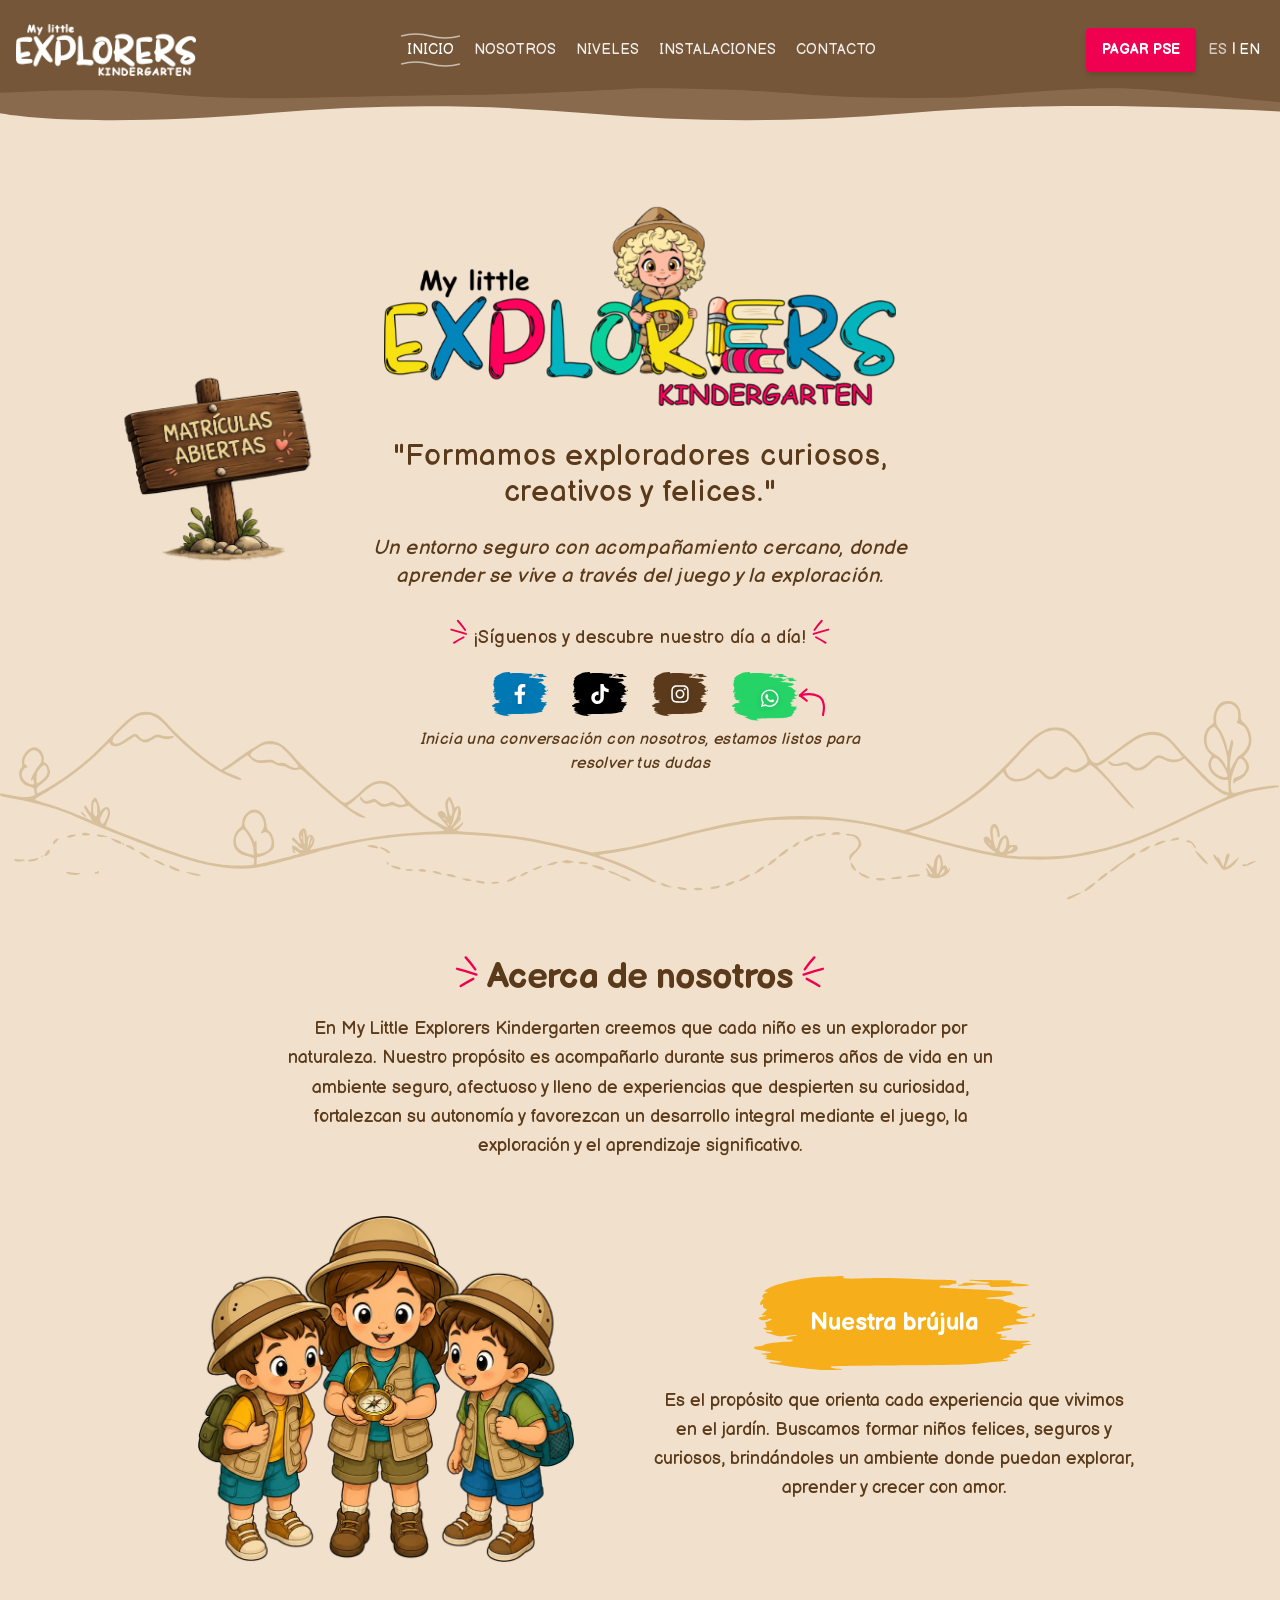
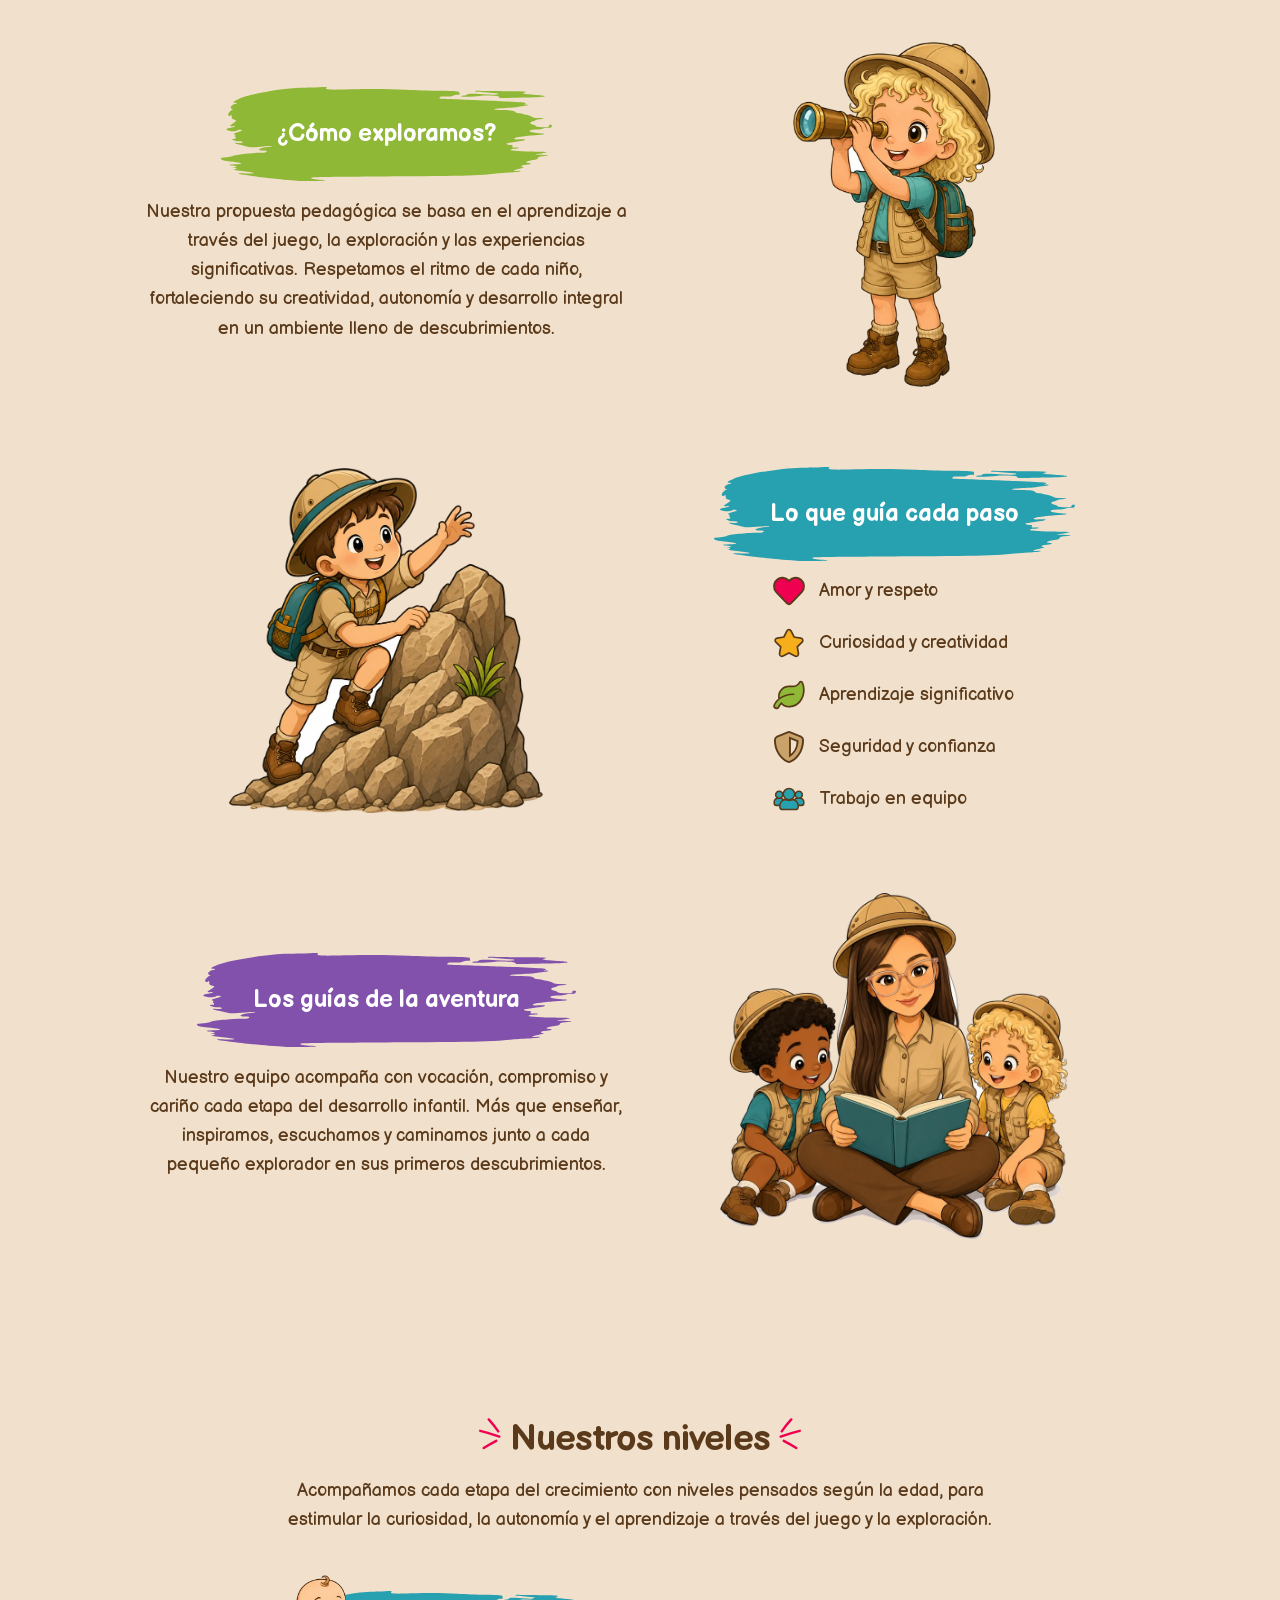
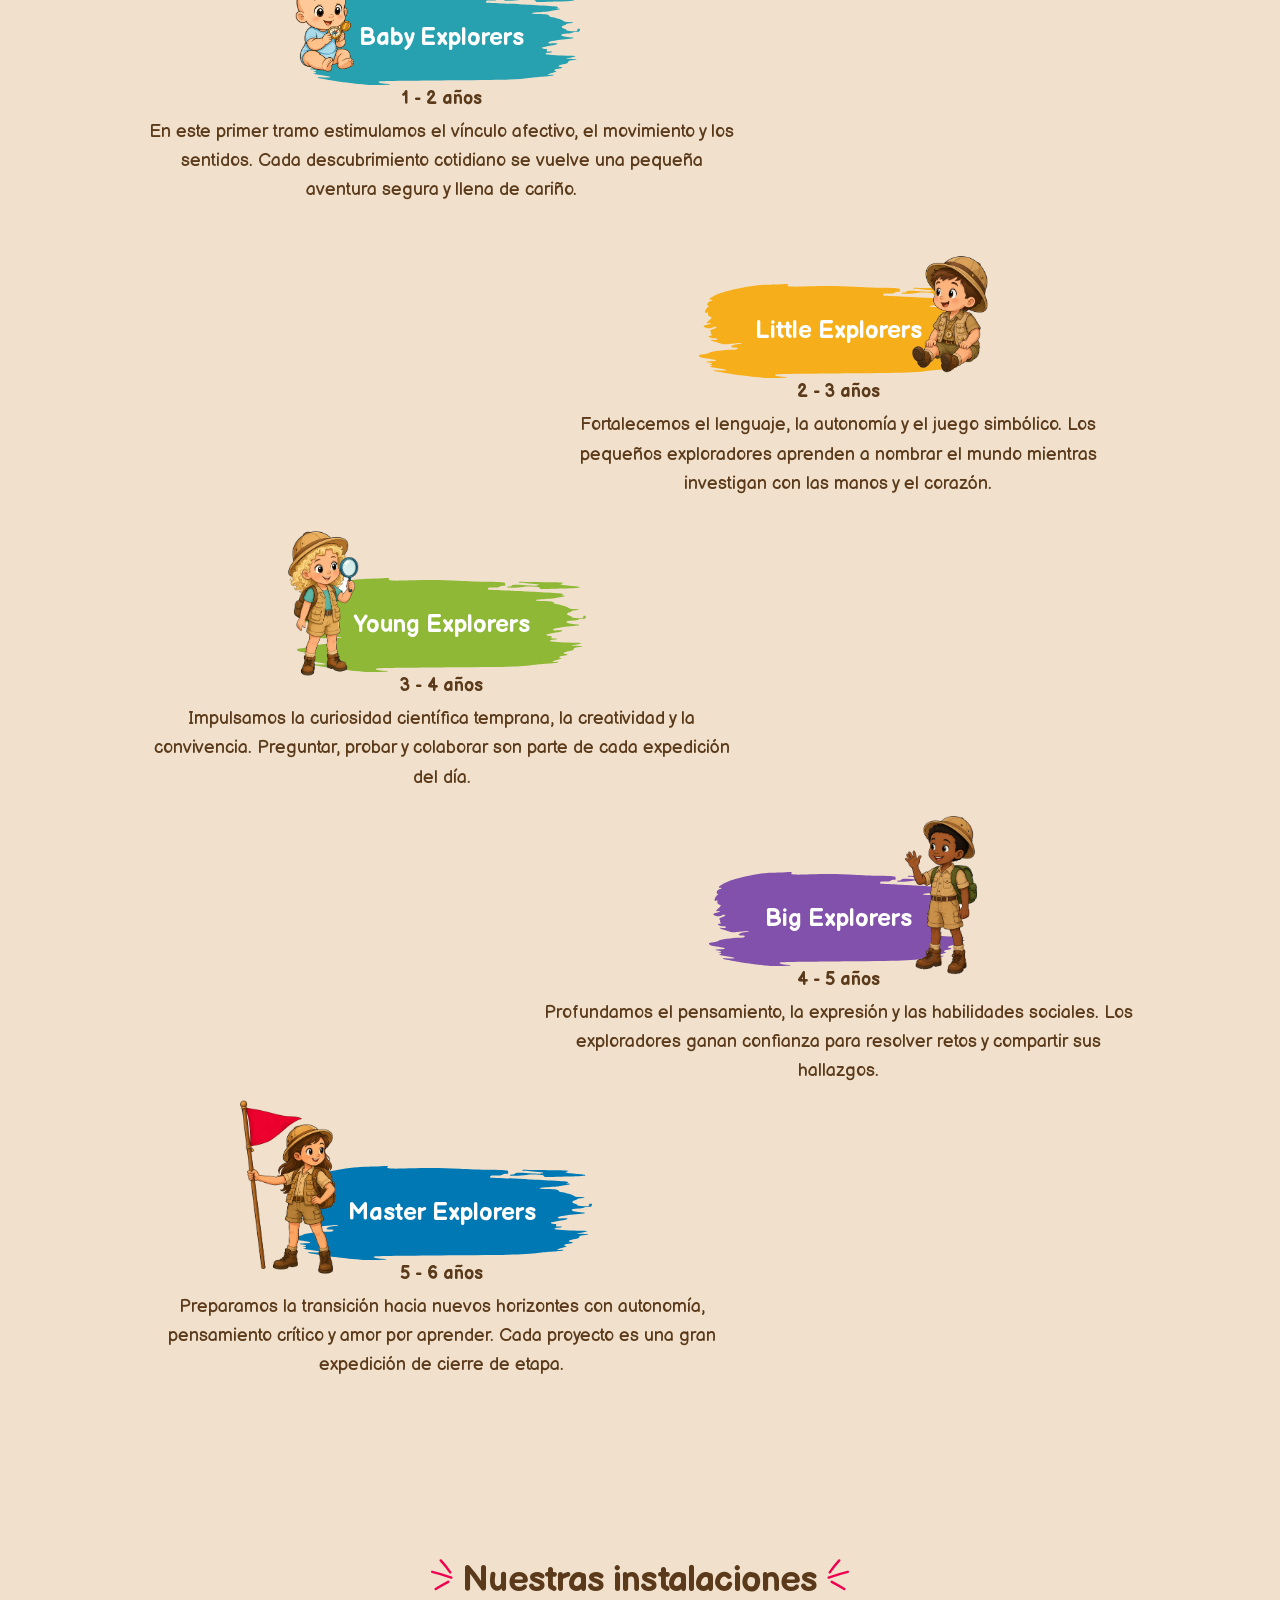
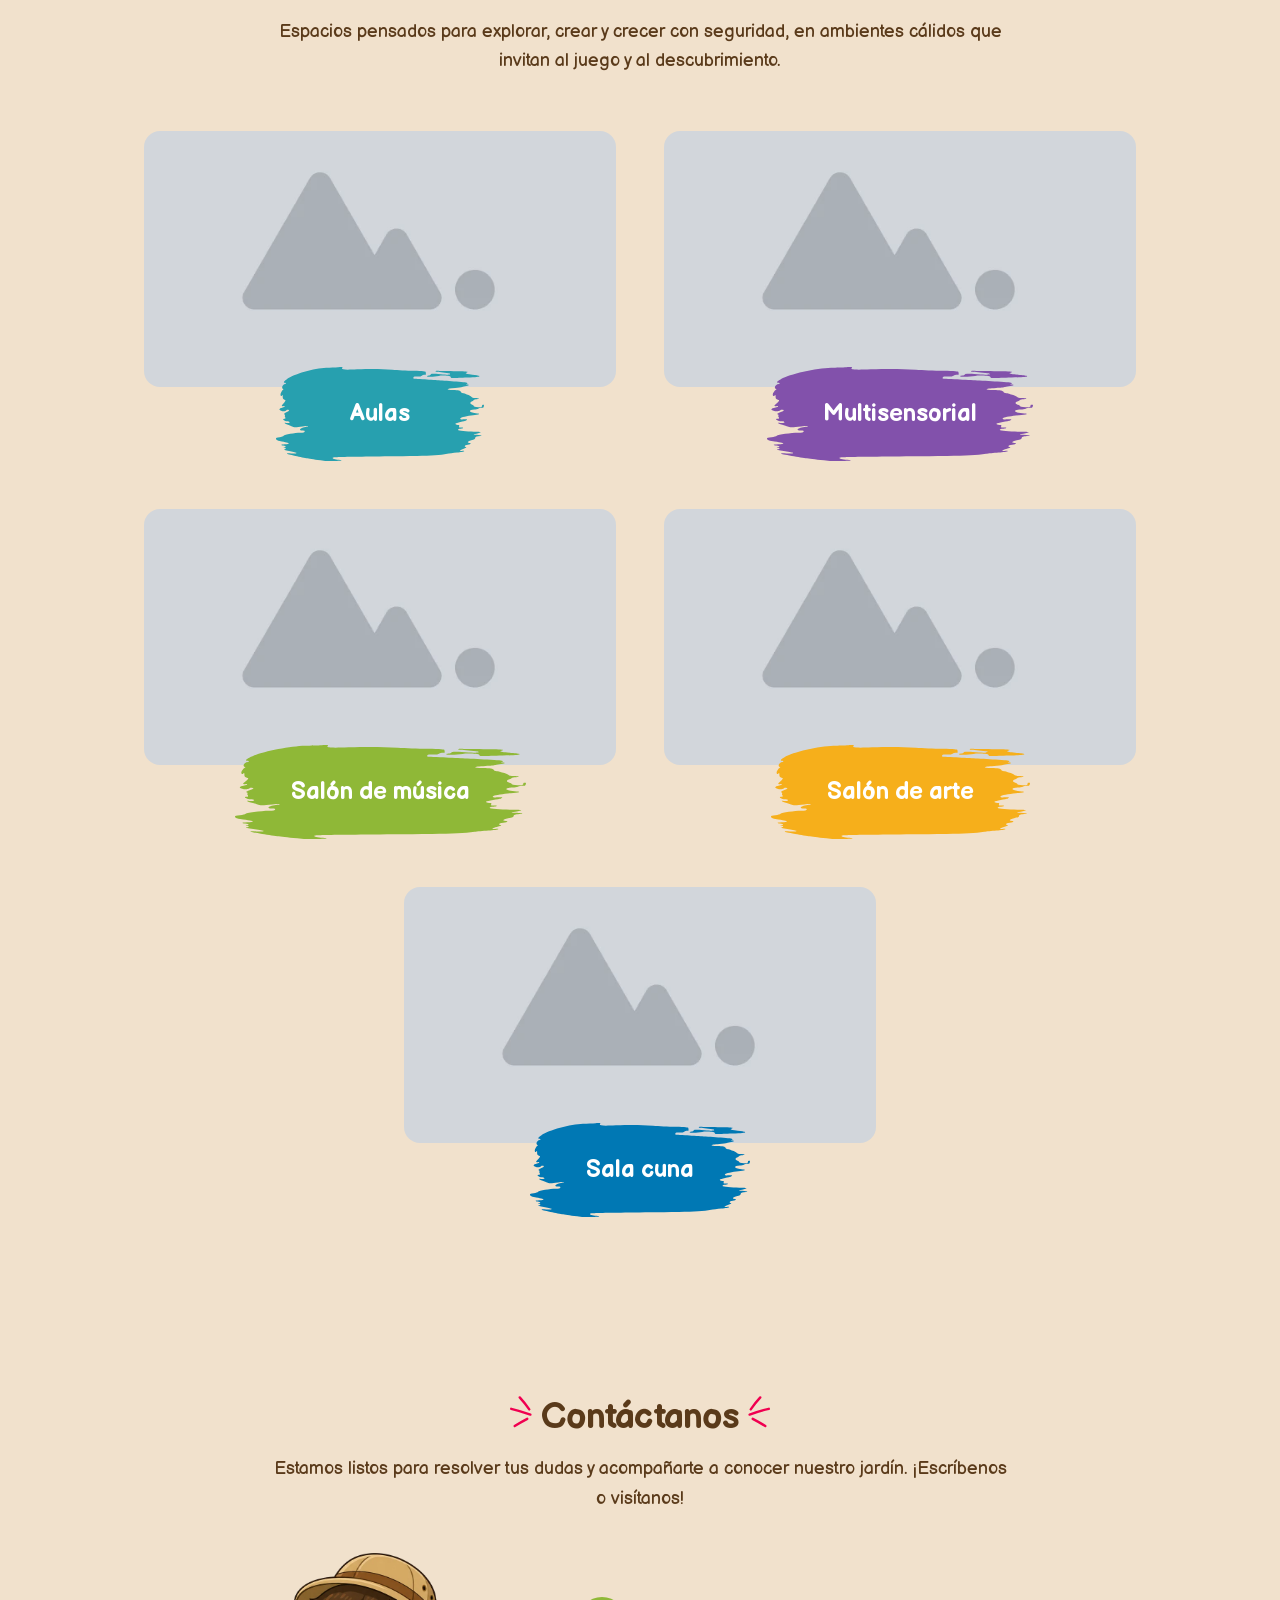
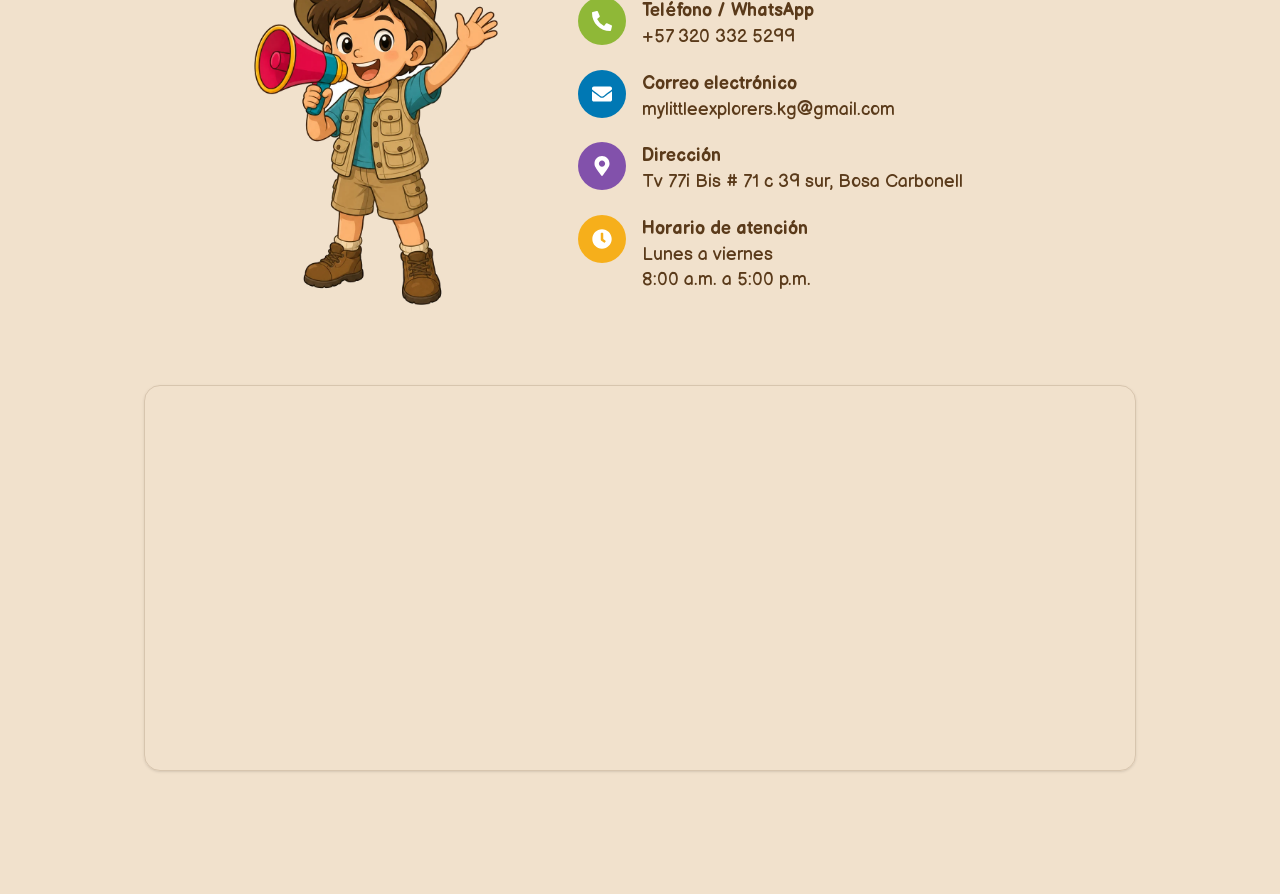
==== commit 845b675f: "Deploy static from mlek-frontend" ====
--- a/index.html
+++ b/index.html
@@ -1 +1 @@
-<!DOCTYPE html><!--tx1GpyEFrQqKgyVxcIgXJ--><html lang="es"><head><meta charSet="utf-8"/><meta name="viewport" content="width=device-width, initial-scale=1, viewport-fit=cover"/><link rel="preload" href="/_next/static/media/23c67fdc37a0be90-s.p.f23a2ffc.woff2" as="font" crossorigin="" type="font/woff2"/><link rel="preload" href="/_next/static/media/d467006c6ab94bef-s.p.2dcc21f4.woff2" as="font" crossorigin="" type="font/woff2"/><link rel="preload" as="image" href="/images/logo-white.webp"/><link rel="preload" as="image" href="/images/logo.webp"/><link rel="preload" as="image" href="/images/open-registrations.webp"/><link rel="preload" as="image" href="/images/about/compass.webp"/><link rel="preload" as="image" href="/images/about/explore.webp"/><link rel="preload" as="image" href="/images/about/values.webp"/><link rel="preload" as="image" href="/images/about/team.webp"/><link rel="preload" as="image" href="/images/levels/baby-explorers.webp"/><link rel="preload" as="image" href="/images/levels/little-explorers.webp"/><link rel="preload" as="image" href="/images/levels/young-explorers.webp"/><link rel="stylesheet" href="/_next/static/chunks/1c539d030c5ae4c1.css" data-precedence="next"/><link rel="preload" as="script" fetchPriority="low" href="/_next/static/chunks/e060632d69e31f4e.js"/><script src="/_next/static/chunks/c88b5ee29e234c33.js" async=""></script><script src="/_next/static/chunks/80a5431d4e78c469.js" async=""></script><script src="/_next/static/chunks/803af64ae7e3251d.js" async=""></script><script src="/_next/static/chunks/turbopack-c8decf0068a0c889.js" async=""></script><script src="/_next/static/chunks/72a8df05664ba2ac.js" async=""></script><script src="/_next/static/chunks/ef82211496aa8624.js" async=""></script><script src="/_next/static/chunks/221e0744b683f94b.js" async=""></script><script src="/_next/static/chunks/54acdc74ad0965ad.js" async=""></script><script src="/_next/static/chunks/9406d52ee4d20d0c.js" async=""></script><script src="/_next/static/chunks/c68965ccfb8de2c8.js" async=""></script><script src="/_next/static/chunks/d2ca048ff0ba5e1e.js" async=""></script><link rel="preload" as="image" href="/images/levels/big-explorers.webp"/><link rel="preload" as="image" href="/images/levels/master-explorers.webp"/><link rel="preload" as="image" href="/images/facilities/classrooms.webp"/><link rel="preload" as="image" href="/images/facilities/multisensory.webp"/><link rel="preload" as="image" href="/images/facilities/music.webp"/><link rel="preload" as="image" href="/images/facilities/art.webp"/><link rel="preload" as="image" href="/images/facilities/nursery.webp"/><link rel="preload" as="image" href="/images/contact/signpost.webp"/><meta name="next-size-adjust" content=""/><meta name="theme-color" content="#5A3A1A"/><title>My Little Explorers Kindergarten</title><meta name="description" content="Formamos exploradores curiosos, creativos y felices. Jardín infantil en Bosa, Bogotá. Conoce nuestros niveles y escríbenos."/><meta name="author" content="My Little Explorers Kindergarten"/><meta name="keywords" content="jardín infantil,kindergarten,Bosa,Bogotá,educación inicial,preescolar"/><meta name="creator" content="My Little Explorers Kindergarten"/><meta name="robots" content="index, follow"/><meta property="og:title" content="My Little Explorers Kindergarten"/><meta property="og:description" content="Formamos exploradores curiosos, creativos y felices. Jardín infantil en Bosa."/><meta property="og:url" content="https://mylittleexplorerskindergarten.com"/><meta property="og:site_name" content="My Little Explorers Kindergarten"/><meta property="og:locale" content="es_CO"/><meta property="og:type" content="website"/><meta name="twitter:card" content="summary_large_image"/><meta name="twitter:title" content="My Little Explorers Kindergarten"/><meta name="twitter:description" content="Formamos exploradores curiosos, creativos y felices. Jardín infantil en Bosa."/><link rel="icon" href="/favicon.ico?favicon.d2ee3944.ico" sizes="28x32" type="image/x-icon"/><script src="/_next/static/chunks/a6dad97d9634a72d.js" noModule=""></script></head><body class="balsamiq_sans_4f98b61a-module__Xv82Va__variable font-[family-name:var(--font-balsamiq-sans)] antialiased"><div hidden=""><!--$--><!--/$--></div><div class="landing-page-bg flex w-full flex-col"><header class="pointer-events-none sticky top-0 z-50 w-full min-h-[var(--landing-header-height)] overflow-hidden bg-transparent"><svg aria-hidden="true" class="absolute inset-0 h-full w-full" fill="none" preserveAspectRatio="none" viewBox="0 0 1200 140" xmlns="http://www.w3.org/2000/svg"><path d="M0 0 H1200 V120 C1050 112 950 112 850 122 C750 132 650 132 550 122 C450 112 350 112 250 122 C150 132 50 132 0 122 L0 0 Z" fill="var(--landing-header-brown-2)"></path><path d="M0 0 H1200 V110 C1034 92 1066 90 900 105 C734 108 766 95 600 95 C434 105 466 100 300 105 C134 110 166 90 0 100 L0 0 Z" fill="var(--landing-header-brown-1)"></path></svg><div class="pointer-events-auto relative z-10 flex items-center justify-between gap-2 px-2 min-h-[100px] md:px-4"><span class="w-12 shrink-0 md:hidden" aria-hidden="true"></span><a aria-label="My Little Explorers Kindergarten - Inicio" href="/"><img src="/images/logo-white.webp" alt="My Little Explorers Logo" class="w-full h-auto max-w-45 object-contain cursor-pointer transition-transform hover:scale-105" width="265" height="80"/></a><nav aria-label="Abrir menú" class="hidden flex-1 items-center justify-center gap-2 md:flex"><a class="header-nav-link group relative rounded px-1.5 py-1 text-sm font-medium uppercase transition-colors focus-visible:outline focus-visible:ring-2 focus-visible:ring-white/80 focus-visible:ring-offset-2 focus-visible:ring-offset-[var(--landing-header-brown-2)] min-h-[36px] inline-flex items-center justify-center text-center is-active text-[var(--landing-header-text)]" href="/"><span class="header-nav-wave header-nav-wave-top pointer-events-none absolute left-0 right-0 top-0 flex h-2 items-center" aria-hidden="true"><svg viewBox="0 0 40 8" class="h-full w-full shrink-0" preserveAspectRatio="none" aria-hidden="true"><path d="M0 4 Q 10 0 20 4 Q 30 8 40 4" stroke="currentColor" fill="none" stroke-width="1.5"></path></svg></span><span class="header-nav-wave header-nav-wave-bottom pointer-events-none absolute bottom-0 left-0 right-0 flex h-2 items-center" aria-hidden="true"><svg viewBox="0 0 40 8" class="h-full w-full shrink-0" preserveAspectRatio="none" aria-hidden="true"><path d="M0 4 Q 10 0 20 4 Q 30 8 40 4" stroke="currentColor" fill="none" stroke-width="1.5"></path></svg></span>Inicio</a><a class="header-nav-link group relative rounded px-1.5 py-1 text-sm font-medium uppercase transition-colors focus-visible:outline focus-visible:ring-2 focus-visible:ring-white/80 focus-visible:ring-offset-2 focus-visible:ring-offset-[var(--landing-header-brown-2)] min-h-[36px] inline-flex items-center justify-center text-center text-[var(--landing-header-text-muted)]" href="/nosotros"><span class="header-nav-wave header-nav-wave-top pointer-events-none absolute left-0 right-0 top-0 flex h-2 items-center" aria-hidden="true"><svg viewBox="0 0 40 8" class="h-full w-full shrink-0" preserveAspectRatio="none" aria-hidden="true"><path d="M0 4 Q 10 0 20 4 Q 30 8 40 4" stroke="currentColor" fill="none" stroke-width="1.5"></path></svg></span><span class="header-nav-wave header-nav-wave-bottom pointer-events-none absolute bottom-0 left-0 right-0 flex h-2 items-center" aria-hidden="true"><svg viewBox="0 0 40 8" class="h-full w-full shrink-0" preserveAspectRatio="none" aria-hidden="true"><path d="M0 4 Q 10 0 20 4 Q 30 8 40 4" stroke="currentColor" fill="none" stroke-width="1.5"></path></svg></span>Nosotros</a><a class="header-nav-link group relative rounded px-1.5 py-1 text-sm font-medium uppercase transition-colors focus-visible:outline focus-visible:ring-2 focus-visible:ring-white/80 focus-visible:ring-offset-2 focus-visible:ring-offset-[var(--landing-header-brown-2)] min-h-[36px] inline-flex items-center justify-center text-center text-[var(--landing-header-text-muted)]" href="/niveles"><span class="header-nav-wave header-nav-wave-top pointer-events-none absolute left-0 right-0 top-0 flex h-2 items-center" aria-hidden="true"><svg viewBox="0 0 40 8" class="h-full w-full shrink-0" preserveAspectRatio="none" aria-hidden="true"><path d="M0 4 Q 10 0 20 4 Q 30 8 40 4" stroke="currentColor" fill="none" stroke-width="1.5"></path></svg></span><span class="header-nav-wave header-nav-wave-bottom pointer-events-none absolute bottom-0 left-0 right-0 flex h-2 items-center" aria-hidden="true"><svg viewBox="0 0 40 8" class="h-full w-full shrink-0" preserveAspectRatio="none" aria-hidden="true"><path d="M0 4 Q 10 0 20 4 Q 30 8 40 4" stroke="currentColor" fill="none" stroke-width="1.5"></path></svg></span>Niveles</a><a class="header-nav-link group relative rounded px-1.5 py-1 text-sm font-medium uppercase transition-colors focus-visible:outline focus-visible:ring-2 focus-visible:ring-white/80 focus-visible:ring-offset-2 focus-visible:ring-offset-[var(--landing-header-brown-2)] min-h-[36px] inline-flex items-center justify-center text-center text-[var(--landing-header-text-muted)]" href="/instalaciones"><span class="header-nav-wave header-nav-wave-top pointer-events-none absolute left-0 right-0 top-0 flex h-2 items-center" aria-hidden="true"><svg viewBox="0 0 40 8" class="h-full w-full shrink-0" preserveAspectRatio="none" aria-hidden="true"><path d="M0 4 Q 10 0 20 4 Q 30 8 40 4" stroke="currentColor" fill="none" stroke-width="1.5"></path></svg></span><span class="header-nav-wave header-nav-wave-bottom pointer-events-none absolute bottom-0 left-0 right-0 flex h-2 items-center" aria-hidden="true"><svg viewBox="0 0 40 8" class="h-full w-full shrink-0" preserveAspectRatio="none" aria-hidden="true"><path d="M0 4 Q 10 0 20 4 Q 30 8 40 4" stroke="currentColor" fill="none" stroke-width="1.5"></path></svg></span>Instalaciones</a><a class="header-nav-link group relative rounded px-1.5 py-1 text-sm font-medium uppercase transition-colors focus-visible:outline focus-visible:ring-2 focus-visible:ring-white/80 focus-visible:ring-offset-2 focus-visible:ring-offset-[var(--landing-header-brown-2)] min-h-[36px] inline-flex items-center justify-center text-center text-[var(--landing-header-text-muted)]" href="/contacto"><span class="header-nav-wave header-nav-wave-top pointer-events-none absolute left-0 right-0 top-0 flex h-2 items-center" aria-hidden="true"><svg viewBox="0 0 40 8" class="h-full w-full shrink-0" preserveAspectRatio="none" aria-hidden="true"><path d="M0 4 Q 10 0 20 4 Q 30 8 40 4" stroke="currentColor" fill="none" stroke-width="1.5"></path></svg></span><span class="header-nav-wave header-nav-wave-bottom pointer-events-none absolute bottom-0 left-0 right-0 flex h-2 items-center" aria-hidden="true"><svg viewBox="0 0 40 8" class="h-full w-full shrink-0" preserveAspectRatio="none" aria-hidden="true"><path d="M0 4 Q 10 0 20 4 Q 30 8 40 4" stroke="currentColor" fill="none" stroke-width="1.5"></path></svg></span>Contacto</a></nav><div class="hidden shrink-0 items-center gap-2 md:flex"><a href="https://www.mipagoamigo.com/MPA_WebSite/ServicePayments/StartPayment?searchedAgreementName=MY%20LITTLE%20EXPLORERS%20KINDERGARTEN%20SAS" target="_blank" rel="noopener noreferrer" class="inline-flex min-h-[44px] items-center justify-center rounded px-4 py-2 text-sm font-bold uppercase text-white shadow-md transition-transform hover:scale-[1.02] focus-visible:outline focus-visible:ring-2 focus-visible:ring-white focus-visible:ring-offset-2 focus-visible:ring-offset-[var(--landing-header-brown-2)]" id="header-pay-pse" style="background-color:#F00050">Pagar PSE</a><nav aria-label="Idioma" class="flex items-center gap-px"><span class="flex items-center"><button type="button" class="cursor-pointer text-sm uppercase transition-opacity min-h-[32px] min-w-0 inline-flex items-center justify-center rounded px-1 py-0.5 focus-visible:outline focus-visible:ring-2 focus-visible:ring-white/80 opacity-70" aria-current="true" style="color:var(--landing-header-text)">ES</button></span><span class="flex items-center"><span class="text-[var(--landing-header-text-muted)]" aria-hidden="true">|</span><button type="button" class="cursor-pointer text-sm uppercase transition-opacity min-h-[32px] min-w-0 inline-flex items-center justify-center rounded px-1 py-0.5 focus-visible:outline focus-visible:ring-2 focus-visible:ring-white/80 opacity-100 hover:opacity-90" style="color:var(--landing-header-text)">EN</button></span></nav></div><button type="button" class="flex h-12 w-12 shrink-0 cursor-pointer flex-col items-center justify-center gap-1.5 rounded text-[var(--landing-header-text)] focus-visible:outline focus-visible:ring-2 focus-visible:ring-white/80 focus-visible:ring-offset-2 focus-visible:ring-offset-[var(--landing-header-brown-2)] md:hidden" aria-expanded="false" aria-label="Abrir menú"><span class="block h-[3px] w-6 rounded-full bg-current transition-all duration-200" style="transform:none"></span><span class="block h-[3px] w-6 rounded-full bg-current transition-all duration-200" style="opacity:1"></span><span class="block h-[3px] w-6 rounded-full bg-current transition-all duration-200" style="transform:none"></span></button></div><div aria-hidden="true" class="fixed left-0 right-0 top-[105px] z-40 flex flex-col bg-[var(--landing-header-brown-2)] px-6 pt-8 pb-8 transition-transform duration-300 ease-out md:top-[80px] md:hidden" style="bottom:0;pointer-events:none;transform:translateX(100%)"><nav class="flex flex-1 flex-col items-center justify-center gap-4 text-center" aria-label="Abrir menú"><a class="header-nav-link group relative rounded px-1.5 py-1 text-sm font-medium uppercase transition-colors focus-visible:outline focus-visible:ring-2 focus-visible:ring-white/80 focus-visible:ring-offset-2 focus-visible:ring-offset-[var(--landing-header-brown-2)] min-h-[36px] inline-flex items-center justify-center text-center is-active text-[var(--landing-header-text)]" href="/"><span class="header-nav-wave header-nav-wave-top pointer-events-none absolute left-0 right-0 top-0 flex h-2 items-center" aria-hidden="true"><svg viewBox="0 0 40 8" class="h-full w-full shrink-0" preserveAspectRatio="none" aria-hidden="true"><path d="M0 4 Q 10 0 20 4 Q 30 8 40 4" stroke="currentColor" fill="none" stroke-width="1.5"></path></svg></span><span class="header-nav-wave header-nav-wave-bottom pointer-events-none absolute bottom-0 left-0 right-0 flex h-2 items-center" aria-hidden="true"><svg viewBox="0 0 40 8" class="h-full w-full shrink-0" preserveAspectRatio="none" aria-hidden="true"><path d="M0 4 Q 10 0 20 4 Q 30 8 40 4" stroke="currentColor" fill="none" stroke-width="1.5"></path></svg></span>Inicio</a><a class="header-nav-link group relative rounded px-1.5 py-1 text-sm font-medium uppercase transition-colors focus-visible:outline focus-visible:ring-2 focus-visible:ring-white/80 focus-visible:ring-offset-2 focus-visible:ring-offset-[var(--landing-header-brown-2)] min-h-[36px] inline-flex items-center justify-center text-center text-[var(--landing-header-text-muted)]" href="/nosotros"><span class="header-nav-wave header-nav-wave-top pointer-events-none absolute left-0 right-0 top-0 flex h-2 items-center" aria-hidden="true"><svg viewBox="0 0 40 8" class="h-full w-full shrink-0" preserveAspectRatio="none" aria-hidden="true"><path d="M0 4 Q 10 0 20 4 Q 30 8 40 4" stroke="currentColor" fill="none" stroke-width="1.5"></path></svg></span><span class="header-nav-wave header-nav-wave-bottom pointer-events-none absolute bottom-0 left-0 right-0 flex h-2 items-center" aria-hidden="true"><svg viewBox="0 0 40 8" class="h-full w-full shrink-0" preserveAspectRatio="none" aria-hidden="true"><path d="M0 4 Q 10 0 20 4 Q 30 8 40 4" stroke="currentColor" fill="none" stroke-width="1.5"></path></svg></span>Nosotros</a><a class="header-nav-link group relative rounded px-1.5 py-1 text-sm font-medium uppercase transition-colors focus-visible:outline focus-visible:ring-2 focus-visible:ring-white/80 focus-visible:ring-offset-2 focus-visible:ring-offset-[var(--landing-header-brown-2)] min-h-[36px] inline-flex items-center justify-center text-center text-[var(--landing-header-text-muted)]" href="/niveles"><span class="header-nav-wave header-nav-wave-top pointer-events-none absolute left-0 right-0 top-0 flex h-2 items-center" aria-hidden="true"><svg viewBox="0 0 40 8" class="h-full w-full shrink-0" preserveAspectRatio="none" aria-hidden="true"><path d="M0 4 Q 10 0 20 4 Q 30 8 40 4" stroke="currentColor" fill="none" stroke-width="1.5"></path></svg></span><span class="header-nav-wave header-nav-wave-bottom pointer-events-none absolute bottom-0 left-0 right-0 flex h-2 items-center" aria-hidden="true"><svg viewBox="0 0 40 8" class="h-full w-full shrink-0" preserveAspectRatio="none" aria-hidden="true"><path d="M0 4 Q 10 0 20 4 Q 30 8 40 4" stroke="currentColor" fill="none" stroke-width="1.5"></path></svg></span>Niveles</a><a class="header-nav-link group relative rounded px-1.5 py-1 text-sm font-medium uppercase transition-colors focus-visible:outline focus-visible:ring-2 focus-visible:ring-white/80 focus-visible:ring-offset-2 focus-visible:ring-offset-[var(--landing-header-brown-2)] min-h-[36px] inline-flex items-center justify-center text-center text-[var(--landing-header-text-muted)]" href="/instalaciones"><span class="header-nav-wave header-nav-wave-top pointer-events-none absolute left-0 right-0 top-0 flex h-2 items-center" aria-hidden="true"><svg viewBox="0 0 40 8" class="h-full w-full shrink-0" preserveAspectRatio="none" aria-hidden="true"><path d="M0 4 Q 10 0 20 4 Q 30 8 40 4" stroke="currentColor" fill="none" stroke-width="1.5"></path></svg></span><span class="header-nav-wave header-nav-wave-bottom pointer-events-none absolute bottom-0 left-0 right-0 flex h-2 items-center" aria-hidden="true"><svg viewBox="0 0 40 8" class="h-full w-full shrink-0" preserveAspectRatio="none" aria-hidden="true"><path d="M0 4 Q 10 0 20 4 Q 30 8 40 4" stroke="currentColor" fill="none" stroke-width="1.5"></path></svg></span>Instalaciones</a><a class="header-nav-link group relative rounded px-1.5 py-1 text-sm font-medium uppercase transition-colors focus-visible:outline focus-visible:ring-2 focus-visible:ring-white/80 focus-visible:ring-offset-2 focus-visible:ring-offset-[var(--landing-header-brown-2)] min-h-[36px] inline-flex items-center justify-center text-center text-[var(--landing-header-text-muted)]" href="/contacto"><span class="header-nav-wave header-nav-wave-top pointer-events-none absolute left-0 right-0 top-0 flex h-2 items-center" aria-hidden="true"><svg viewBox="0 0 40 8" class="h-full w-full shrink-0" preserveAspectRatio="none" aria-hidden="true"><path d="M0 4 Q 10 0 20 4 Q 30 8 40 4" stroke="currentColor" fill="none" stroke-width="1.5"></path></svg></span><span class="header-nav-wave header-nav-wave-bottom pointer-events-none absolute bottom-0 left-0 right-0 flex h-2 items-center" aria-hidden="true"><svg viewBox="0 0 40 8" class="h-full w-full shrink-0" preserveAspectRatio="none" aria-hidden="true"><path d="M0 4 Q 10 0 20 4 Q 30 8 40 4" stroke="currentColor" fill="none" stroke-width="1.5"></path></svg></span>Contacto</a></nav><div class="flex flex-col items-center gap-4 border-t border-white/20 pt-6 text-center"><a href="https://www.mipagoamigo.com/MPA_WebSite/ServicePayments/StartPayment?searchedAgreementName=MY%20LITTLE%20EXPLORERS%20KINDERGARTEN%20SAS" target="_blank" rel="noopener noreferrer" class="inline-flex min-h-[48px] items-center justify-center rounded px-6 py-3 text-sm font-bold uppercase text-white shadow-md" style="background-color:#F00050">Pagar PSE</a><nav aria-label="Idioma" class="flex items-center gap-px"><span class="flex items-center"><button type="button" class="cursor-pointer text-sm uppercase transition-opacity min-h-[32px] min-w-0 inline-flex items-center justify-center rounded px-1 py-0.5 focus-visible:outline focus-visible:ring-2 focus-visible:ring-white/80 opacity-70" aria-current="true" style="color:var(--landing-header-text)">ES</button></span><span class="flex items-center"><span class="text-[var(--landing-header-text-muted)]" aria-hidden="true">|</span><button type="button" class="cursor-pointer text-sm uppercase transition-opacity min-h-[32px] min-w-0 inline-flex items-center justify-center rounded px-1 py-0.5 focus-visible:outline focus-visible:ring-2 focus-visible:ring-white/80 opacity-100 hover:opacity-90" style="color:var(--landing-header-text)">EN</button></span></nav></div></div></header><main class="flex flex-1 flex-col"><div aria-hidden="true" class="pointer-events-none fixed inset-x-0 bottom-0 z-0 h-[var(--landing-mountains-clearance)] bg-[length:100%_auto] bg-bottom bg-no-repeat" style="background-image:url(&#x27;/images/mountains.svg&#x27;)"></div><section id="landing-home" class="relative z-10 flex w-full flex-col min-h-[calc(100dvh-var(--landing-header-height))] scroll-mt-[var(--landing-header-height)] pb-[var(--landing-section-bottom-padding)]"><div class="mx-auto flex w-full max-w-[var(--landing-section-max-width)] min-h-0 flex-1 flex-col px-4 items-center justify-center pt-5 text-center"><div class="relative mx-auto flex w-full max-w-lg flex-col items-center lg:max-w-xl"><img class="h-auto w-full max-w-[min(22rem,85vw)] object-contain opacity-0 animate-[fade-in-up_0.5s_ease-out_both] sm:max-w-[24rem] md:max-w-[28rem] lg:max-w-[32rem]" src="/images/logo.webp" alt="My Little Explorers Kindergarten" width="658" height="256"/><img class="mt-6 h-auto w-40 object-contain opacity-0 sm:w-44 md:w-48 animate-[fade-in-up_0.5s_ease-out_0.1s_both] lg:absolute lg:left-0 lg:top-20 lg:mt-20 lg:w-48 lg:-translate-x-[calc(100%+1.25rem)] xl:w-52 xl:-translate-x-[calc(100%+2rem)]" src="/images/open-registrations.webp" alt="Matrículas abiertas" width="1024" height="1536"/><p class="mt-3 max-w-lg text-xl tracking-wide text-[var(--landing-header-brown-3)] opacity-0 sm:text-2xl md:text-3xl lg:mt-8 animate-[fade-in-up_0.5s_ease-out_0.15s_both]">&quot;Formamos exploradores curiosos, creativos y felices.&quot;</p><p class="mt-6 max-w-2xl text-base italic tracking-wide text-[var(--landing-header-brown-3)] opacity-0 sm:text-lg md:text-xl animate-[fade-in-up_0.5s_ease-out_0.4s_both]">Un entorno seguro con acompañamiento cercano, donde aprender se vive a través del juego y la exploración.</p><div class="mt-8 flex w-full flex-col items-center opacity-0 animate-[fade-in-up_0.5s_ease-out_0.55s_both]"><p class="flex max-w-md items-start justify-center gap-1 text-base font-medium tracking-wide text-[var(--landing-header-brown-3)] sm:text-lg"><svg aria-hidden="true" viewBox="0 0 26 36" fill="none" xmlns="http://www.w3.org/2000/svg" class="-mt-1.5 h-8 w-5 shrink-0 self-start sm:-mt-2 sm:h-9 sm:w-[1.35rem] rotate-[12deg] text-[var(--landing-palette-fuchsia)]"><path d="M20 14Q14 8.5 9 5" stroke="currentColor" stroke-width="2.25" stroke-linecap="round"></path><path d="M22 18.5Q12 17.2 3.5 17" stroke="currentColor" stroke-width="2.25" stroke-linecap="round"></path><path d="M20 23Q14.5 27.5 10 32" stroke="currentColor" stroke-width="2.25" stroke-linecap="round"></path></svg><span class="pt-0.5">¡Síguenos y descubre nuestro día a día!</span><svg aria-hidden="true" viewBox="0 0 26 36" fill="none" xmlns="http://www.w3.org/2000/svg" class="-mt-1.5 h-8 w-5 shrink-0 self-start sm:-mt-2 sm:h-9 sm:w-[1.35rem] -rotate-[12deg] -scale-x-100 text-[var(--landing-palette-fuchsia)]"><path d="M20 14Q14 8.5 9 5" stroke="currentColor" stroke-width="2.25" stroke-linecap="round"></path><path d="M22 18.5Q12 17.2 3.5 17" stroke="currentColor" stroke-width="2.25" stroke-linecap="round"></path><path d="M20 23Q14.5 27.5 10 32" stroke="currentColor" stroke-width="2.25" stroke-linecap="round"></path></svg></p><nav aria-label="Redes sociales" class="mt-5 flex items-center justify-center gap-5 sm:gap-6"><a href="https://www.facebook.com/mylittleexplorerskindergarten" target="_blank" rel="noopener noreferrer" aria-label="Facebook" class="relative inline-flex h-11 w-14 shrink-0 items-center justify-center transition-transform hover:scale-110 focus-visible:outline focus-visible:ring-2 focus-visible:ring-[var(--home-social-blob-color)] focus-visible:ring-offset-2 focus-visible:ring-offset-[var(--landing-bg)]" style="--home-social-blob-color:#0078B4"><svg aria-hidden="true" class="pointer-events-none absolute inset-0 h-full w-full overflow-visible" preserveAspectRatio="none" viewBox="0 0 684.71313 153.52399"><g transform="translate(-48.209526,-79.694601)"><path d="m 205.05607,232.74304 c -28.5013,-1.5452 -43.39858,-2.60146 -54,-3.82875 -6.875,-0.79589 -24.425,-2.61293 -39,-4.03787 -30.070694,-2.93989 -37.204174,-5.02077 -13.391218,-3.90631 15.461918,0.72364 23.135948,-0.72029 10.654718,-2.00477 -3.16992,-0.32623 -9.588498,-1.02239 -14.263498,-1.54704 -4.675,-0.52465 -11.65,-1.27202 -15.5,-1.66082 -7,-0.70692 -7,-0.70692 -2.659984,-1.60326 4.951163,-1.02255 4.801911,-1.74014 -0.578973,-2.78365 -3.761043,-0.72938 -3.761043,-0.72938 -0.17771,-0.84438 7.133351,-0.22893 4.896329,-1.63822 -4.240852,-2.67168 -9.342481,-1.05667 -9.342481,-1.05667 4.975817,-1.8817 21.209902,-1.22212 18.491502,-2.10928 -16.663259,-5.43809 -6.265662,-0.5933 -9.870706,-1.41063 -10.940476,-2.4804 -2.330768,-2.33076 -1.651695,-2.55694 10.644351,-3.54536 6.701604,-0.5387 12.082322,-1.48447 13.415569,-2.35805 2.696745,-1.76697 37.603895,-4.93922 54.725515,-4.97328 11.20988,-0.0223 15.66052,-0.88868 14.46899,-2.81661 -0.32286,-0.52241 -3.97297,-0.94983 -8.11134,-0.94983 -14.39152,0 -6.28067,-4.47299 10.21318,-5.63239 5.2399,-0.36833 9.16756,-0.9806 8.72813,-1.3606 -0.43943,-0.37999 -8.22396,-0.11466 -17.29896,0.58963 -21.87704,1.69783 -30.18557,1.69439 -34.72976,-0.0144 -2.073628,-0.77972 -8.270238,-2.17817 -13.770238,-3.10764 -11.646512,-1.9682 -14.929648,-3.71961 -5.284211,-2.81891 7.547395,0.70479 13.692291,-0.31097 10.284211,-1.69999 -1.1,-0.44832 -3.837448,-0.84676 -6.083219,-0.88541 -5.838294,-0.1005 -15.467052,-2.17993 -14.834364,-3.20364 0.294589,-0.47666 2.084059,-0.86665 3.9766,-0.86665 2.391985,0 3.440983,-0.45728 3.440983,-1.5 0,-0.825 -0.480324,-1.5 -1.067388,-1.5 -0.612312,0 -0.796754,-0.85269 -0.432612,-2 0.450475,-1.41932 0.1797,-2 -0.932612,-2 -0.862064,0 -1.567388,-0.43266 -1.567388,-0.96146 0,-0.92266 1.801863,-1.52649 12.23758,-4.10096 2.605669,-0.64282 4.491611,-1.56674 4.190983,-2.05317 -0.65978,-1.06754 -7.793239,-1.1864 -8.832476,-0.14716 -0.405485,0.40548 -1.267985,0.76535 -1.916666,0.79971 -0.648682,0.0344 -2.793694,0.41394 -4.766694,0.84351 -3.8275,0.83336 -14.660751,-0.72849 -16.279272,-2.34702 -1.326114,-1.32611 3.295028,-2.95212 10.542973,-3.70968 3.237098,-0.33834 6.167123,-1.07063 6.511166,-1.6273 0.409252,-0.66219 -1.181721,-0.79809 -4.601438,-0.39308 -6.403287,0.75837 -6.509282,-0.81876 -0.25921,-3.85688 6.434733,-3.12788 9.493813,-6.44651 5.942329,-6.44651 -4.993798,0 -7.986428,-2.06708 -7.526771,-5.19893 0.428728,-2.92111 -0.94961,-3.69396 -2.975287,-1.66829 -1.584633,1.58464 -4.267217,0.31948 -4.267217,-2.0125 0,-2.14211 4.714068,-6.56058 8.244604,-7.72761 2.255396,-0.74553 2.255396,-0.74553 -0.244604,-1.3601 -6.441346,-1.58344 -0.192244,-8.03257 7.783433,-8.03257 1.219112,0 2.216567,-0.45 2.216567,-1 0,-0.55 -1.575,-1 -3.5,-1 -4.189038,0 -4.560357,-1.40548 -0.75,-2.83881 1.5125,-0.56896 5.45,-2.14748 8.75,-3.507826 17.857208,-7.36123 90.286088,-17.731671 127.499998,-18.255581 12.925,-0.18196 30.7,-0.55947 39.5,-0.83891 15.62645,-0.49622 15.94463,-0.46557 13.62833,1.3126 -3.66313,2.81211 7.16111,3.30666 49.46107,2.25983 44.07303,-1.09072 76.67835,-0.9219 115.9106,0.60014 16.5,0.64013 47.8875,1.48238 69.75,1.87167 30.97383,0.55153 39.75,0.9866 39.75,1.97056 0,0.69451 0.27314,1.97456 0.60699,2.844541 0.50447,1.31463 -0.25215,1.58179 -4.47976,1.58179 -2.79772,0 -6.78336,0.66372 -8.85699,1.47494 -2.07363,0.81121 -6.24524,1.47933 -9.27024,1.4847 -3.025,0.005 -8.26101,0.008 -11.63557,0.006 -4.56887,-0.003 -6.28445,0.38388 -6.71862,1.51529 -0.73249,1.90885 -4.76813,1.56172 30.35419,2.61092 16.775,0.501116 40.625,1.316676 53,1.812346 12.375,0.49568 38.3625,1.48026 57.75,2.18796 33.44549,1.22085 43.52797,2.52131 32.5,4.19191 -1.5125,0.22912 -0.1625,0.48401 3,0.56642 8.78709,0.22897 6.84261,1.8953 -3,2.57087 -4.8125,0.33031 -10.775,1.01992 -13.25,1.53246 -2.475,0.51255 -12.825,1.20829 -23,1.5461 -29.66588,0.9849 -33.94964,3.11766 -7,3.4851 17.66046,0.24079 24.9465,1.16831 26.15607,3.3297 0.72774,1.3004 2.37167,1.6856 7.19362,1.6856 3.43767,0 6.73826,0.48795 7.33465,1.08434 0.59639,0.59639 3.94889,1.33373 7.45,1.63854 3.7039,0.32246 8.33794,1.54162 11.08242,2.91566 3.89584,1.95047 6.33243,2.37369 14,2.43175 5.10578,0.0386 10.18324,0.45702 11.28324,0.92971 1.35087,0.58049 -0.59651,0.88424 -6,0.93588 -4.91975,0.047 -9.0751,0.63722 -10.79224,1.53289 -1.53573,0.80105 -4.31706,1.74251 -6.18073,2.09214 -6.68225,1.2536 -5.79936,4.51433 1.40989,5.20705 2.77894,0.26702 4.88854,0.95212 4.77199,1.54973 -0.30787,1.57852 4.64398,2.43234 14.79109,2.55034 10.40851,0.12104 13.84191,-0.53465 13.08794,-2.49945 -0.3822,-0.996 0.41911,-1.36858 2.94344,-1.36858 3.79369,0 3.96122,0.21105 2.43344,3.06574 -0.85187,1.59173 -2.13574,1.93618 -7.25,1.94508 -3.41815,0.006 -8.23982,0.61768 -10.71482,1.35939 -2.475,0.7417 -8.10701,1.40986 -12.51558,1.48479 -22.33735,0.37964 -18.82122,4.97966 4.51558,5.90754 15.82774,0.62933 14.24349,2.08409 -3,2.75479 -13.98588,0.54399 -42.92979,3.41782 -45.75,4.54251 -5.6274,2.24417 -2.22595,3.21806 9.44128,2.70319 10.08888,-0.44522 11.43328,-0.32728 9.80887,0.86052 -1.03533,0.75705 -2.3589,1.3786 -2.94128,1.38124 -2.9786,0.0135 -33.84912,3.95213 -34.2693,4.3723 -1.46458,1.46459 1.54047,2.62291 6.80463,2.62291 5.66629,0 5.92067,0.1037 4.9058,2 -1.02748,1.91987 -0.75845,2.00061 6.71482,2.01531 5.39571,0.0106 7.32479,0.31284 6.28518,0.98469 -0.825,0.53316 -3.975,0.98241 -7,0.99834 -6.72506,0.0354 -10.20388,0.88776 -9.70985,2.37898 0.45563,1.37533 34.83497,2.90767 58.45985,2.60566 20.13707,-0.25743 21.30741,1.20168 2.5,3.11685 -13.75,1.39985 -13.75,1.39985 0.42061,1.89985 12.68293,0.44751 21.72057,2 11.64275,2 -8.61883,0 -16.31336,1.25804 -16.31336,2.66721 0,1.84697 -2.84117,2.77072 -13.06373,4.24743 -11.79093,1.70328 -15.33164,4.4249 -5.90358,4.53789 8.05554,0.0965 3.1386,2.43694 -5.53269,2.6335 -8.87232,0.2011 -13.32355,2.73689 -7,3.98777 2.98027,0.58953 2.97369,0.59819 -1,1.3169 -17.65198,3.19265 -24.06191,5.99583 -11.5,5.02916 5.62284,-0.43269 8.16151,-0.31832 7.5,0.33788 -0.55,0.54559 -11.125,1.51793 -23.5,2.16076 -12.375,0.64283 -26.775,1.58304 -32,2.08937 -23.36551,2.26422 -52.16947,3.28863 -100,3.55649 -295.62209,1.65557 -277,1.397 -277,3.84609 0,1.26925 12.05794,2.54871 24.5,2.59969 3.59831,0.0147 4.57949,0.29224 3.5,0.98986 -1.35592,0.87626 -43.50965,1.11745 -58,0.33185 z m 423.25,-135.085336 c -3.49089,-0.23341 -5.25,-0.7912 -5.25,-1.66469 0,-1.84443 -27.64151,-3.05498 -39,-1.708 -14.41571,1.70953 -42.39807,1.80124 -38.5,0.12618 1.1,-0.47269 3.81237,-0.89106 6.02749,-0.92971 2.21513,-0.0387 5.02155,-0.76655 6.23651,-1.61754 1.96793,-1.37839 5.49018,-1.41683 32.27469,-0.35219 21.11698,0.83937 30.38016,0.88059 31.12226,0.13849 0.74209,-0.74209 -0.83604,-1.21529 -5.30219,-1.589831 -15.29037,-1.2823 -35.68016,-2.67744 -39.35876,-2.69306 -3.18713,-0.0135 -3.64609,-0.22315 -2.25844,-1.03154 0.98896,-0.57612 4.01397,-0.74245 7,-0.38488 2.89214,0.34632 26.30234,0.62417 52.02266,0.61745 43.1613,-0.0113 51.87312,0.46886 42.0261,2.31617 -6.7453,1.26542 -1.46258,2.216761 19.20968,3.459371 11,0.66121 20.8608,1.45043 21.91289,1.75382 5.37866,1.55106 -4.05246,2.23435 -38.45976,2.78647 -20.59922,0.33054 -39.02813,0.71878 -40.95313,0.86275 -1.925,0.14398 -5.8625,0.10381 -8.75,-0.0893 z" fill="#0078B4"></path></g></svg><svg stroke="currentColor" fill="currentColor" stroke-width="0" viewBox="0 0 320 512" class="relative z-10 h-5 w-5 text-white drop-shadow-sm" aria-hidden="true" height="1em" width="1em" xmlns="http://www.w3.org/2000/svg"><path d="M279.14 288l14.22-92.66h-88.91v-60.13c0-25.35 12.42-50.06 52.24-50.06h40.42V6.26S260.43 0 225.36 0c-73.22 0-121.08 44.38-121.08 124.72v70.62H22.89V288h81.39v224h100.17V288z"></path></svg></a><a href="https://www.tiktok.com/@my.little.explorers.kg" target="_blank" rel="noopener noreferrer" aria-label="TikTok" class="relative inline-flex h-11 w-14 shrink-0 items-center justify-center transition-transform hover:scale-110 focus-visible:outline focus-visible:ring-2 focus-visible:ring-[var(--home-social-blob-color)] focus-visible:ring-offset-2 focus-visible:ring-offset-[var(--landing-bg)]" style="--home-social-blob-color:#000000"><svg aria-hidden="true" class="pointer-events-none absolute inset-0 h-full w-full overflow-visible" preserveAspectRatio="none" viewBox="0 0 684.71313 153.52399"><g transform="translate(-48.209526,-79.694601)"><path d="m 205.05607,232.74304 c -28.5013,-1.5452 -43.39858,-2.60146 -54,-3.82875 -6.875,-0.79589 -24.425,-2.61293 -39,-4.03787 -30.070694,-2.93989 -37.204174,-5.02077 -13.391218,-3.90631 15.461918,0.72364 23.135948,-0.72029 10.654718,-2.00477 -3.16992,-0.32623 -9.588498,-1.02239 -14.263498,-1.54704 -4.675,-0.52465 -11.65,-1.27202 -15.5,-1.66082 -7,-0.70692 -7,-0.70692 -2.659984,-1.60326 4.951163,-1.02255 4.801911,-1.74014 -0.578973,-2.78365 -3.761043,-0.72938 -3.761043,-0.72938 -0.17771,-0.84438 7.133351,-0.22893 4.896329,-1.63822 -4.240852,-2.67168 -9.342481,-1.05667 -9.342481,-1.05667 4.975817,-1.8817 21.209902,-1.22212 18.491502,-2.10928 -16.663259,-5.43809 -6.265662,-0.5933 -9.870706,-1.41063 -10.940476,-2.4804 -2.330768,-2.33076 -1.651695,-2.55694 10.644351,-3.54536 6.701604,-0.5387 12.082322,-1.48447 13.415569,-2.35805 2.696745,-1.76697 37.603895,-4.93922 54.725515,-4.97328 11.20988,-0.0223 15.66052,-0.88868 14.46899,-2.81661 -0.32286,-0.52241 -3.97297,-0.94983 -8.11134,-0.94983 -14.39152,0 -6.28067,-4.47299 10.21318,-5.63239 5.2399,-0.36833 9.16756,-0.9806 8.72813,-1.3606 -0.43943,-0.37999 -8.22396,-0.11466 -17.29896,0.58963 -21.87704,1.69783 -30.18557,1.69439 -34.72976,-0.0144 -2.073628,-0.77972 -8.270238,-2.17817 -13.770238,-3.10764 -11.646512,-1.9682 -14.929648,-3.71961 -5.284211,-2.81891 7.547395,0.70479 13.692291,-0.31097 10.284211,-1.69999 -1.1,-0.44832 -3.837448,-0.84676 -6.083219,-0.88541 -5.838294,-0.1005 -15.467052,-2.17993 -14.834364,-3.20364 0.294589,-0.47666 2.084059,-0.86665 3.9766,-0.86665 2.391985,0 3.440983,-0.45728 3.440983,-1.5 0,-0.825 -0.480324,-1.5 -1.067388,-1.5 -0.612312,0 -0.796754,-0.85269 -0.432612,-2 0.450475,-1.41932 0.1797,-2 -0.932612,-2 -0.862064,0 -1.567388,-0.43266 -1.567388,-0.96146 0,-0.92266 1.801863,-1.52649 12.23758,-4.10096 2.605669,-0.64282 4.491611,-1.56674 4.190983,-2.05317 -0.65978,-1.06754 -7.793239,-1.1864 -8.832476,-0.14716 -0.405485,0.40548 -1.267985,0.76535 -1.916666,0.79971 -0.648682,0.0344 -2.793694,0.41394 -4.766694,0.84351 -3.8275,0.83336 -14.660751,-0.72849 -16.279272,-2.34702 -1.326114,-1.32611 3.295028,-2.95212 10.542973,-3.70968 3.237098,-0.33834 6.167123,-1.07063 6.511166,-1.6273 0.409252,-0.66219 -1.181721,-0.79809 -4.601438,-0.39308 -6.403287,0.75837 -6.509282,-0.81876 -0.25921,-3.85688 6.434733,-3.12788 9.493813,-6.44651 5.942329,-6.44651 -4.993798,0 -7.986428,-2.06708 -7.526771,-5.19893 0.428728,-2.92111 -0.94961,-3.69396 -2.975287,-1.66829 -1.584633,1.58464 -4.267217,0.31948 -4.267217,-2.0125 0,-2.14211 4.714068,-6.56058 8.244604,-7.72761 2.255396,-0.74553 2.255396,-0.74553 -0.244604,-1.3601 -6.441346,-1.58344 -0.192244,-8.03257 7.783433,-8.03257 1.219112,0 2.216567,-0.45 2.216567,-1 0,-0.55 -1.575,-1 -3.5,-1 -4.189038,0 -4.560357,-1.40548 -0.75,-2.83881 1.5125,-0.56896 5.45,-2.14748 8.75,-3.507826 17.857208,-7.36123 90.286088,-17.731671 127.499998,-18.255581 12.925,-0.18196 30.7,-0.55947 39.5,-0.83891 15.62645,-0.49622 15.94463,-0.46557 13.62833,1.3126 -3.66313,2.81211 7.16111,3.30666 49.46107,2.25983 44.07303,-1.09072 76.67835,-0.9219 115.9106,0.60014 16.5,0.64013 47.8875,1.48238 69.75,1.87167 30.97383,0.55153 39.75,0.9866 39.75,1.97056 0,0.69451 0.27314,1.97456 0.60699,2.844541 0.50447,1.31463 -0.25215,1.58179 -4.47976,1.58179 -2.79772,0 -6.78336,0.66372 -8.85699,1.47494 -2.07363,0.81121 -6.24524,1.47933 -9.27024,1.4847 -3.025,0.005 -8.26101,0.008 -11.63557,0.006 -4.56887,-0.003 -6.28445,0.38388 -6.71862,1.51529 -0.73249,1.90885 -4.76813,1.56172 30.35419,2.61092 16.775,0.501116 40.625,1.316676 53,1.812346 12.375,0.49568 38.3625,1.48026 57.75,2.18796 33.44549,1.22085 43.52797,2.52131 32.5,4.19191 -1.5125,0.22912 -0.1625,0.48401 3,0.56642 8.78709,0.22897 6.84261,1.8953 -3,2.57087 -4.8125,0.33031 -10.775,1.01992 -13.25,1.53246 -2.475,0.51255 -12.825,1.20829 -23,1.5461 -29.66588,0.9849 -33.94964,3.11766 -7,3.4851 17.66046,0.24079 24.9465,1.16831 26.15607,3.3297 0.72774,1.3004 2.37167,1.6856 7.19362,1.6856 3.43767,0 6.73826,0.48795 7.33465,1.08434 0.59639,0.59639 3.94889,1.33373 7.45,1.63854 3.7039,0.32246 8.33794,1.54162 11.08242,2.91566 3.89584,1.95047 6.33243,2.37369 14,2.43175 5.10578,0.0386 10.18324,0.45702 11.28324,0.92971 1.35087,0.58049 -0.59651,0.88424 -6,0.93588 -4.91975,0.047 -9.0751,0.63722 -10.79224,1.53289 -1.53573,0.80105 -4.31706,1.74251 -6.18073,2.09214 -6.68225,1.2536 -5.79936,4.51433 1.40989,5.20705 2.77894,0.26702 4.88854,0.95212 4.77199,1.54973 -0.30787,1.57852 4.64398,2.43234 14.79109,2.55034 10.40851,0.12104 13.84191,-0.53465 13.08794,-2.49945 -0.3822,-0.996 0.41911,-1.36858 2.94344,-1.36858 3.79369,0 3.96122,0.21105 2.43344,3.06574 -0.85187,1.59173 -2.13574,1.93618 -7.25,1.94508 -3.41815,0.006 -8.23982,0.61768 -10.71482,1.35939 -2.475,0.7417 -8.10701,1.40986 -12.51558,1.48479 -22.33735,0.37964 -18.82122,4.97966 4.51558,5.90754 15.82774,0.62933 14.24349,2.08409 -3,2.75479 -13.98588,0.54399 -42.92979,3.41782 -45.75,4.54251 -5.6274,2.24417 -2.22595,3.21806 9.44128,2.70319 10.08888,-0.44522 11.43328,-0.32728 9.80887,0.86052 -1.03533,0.75705 -2.3589,1.3786 -2.94128,1.38124 -2.9786,0.0135 -33.84912,3.95213 -34.2693,4.3723 -1.46458,1.46459 1.54047,2.62291 6.80463,2.62291 5.66629,0 5.92067,0.1037 4.9058,2 -1.02748,1.91987 -0.75845,2.00061 6.71482,2.01531 5.39571,0.0106 7.32479,0.31284 6.28518,0.98469 -0.825,0.53316 -3.975,0.98241 -7,0.99834 -6.72506,0.0354 -10.20388,0.88776 -9.70985,2.37898 0.45563,1.37533 34.83497,2.90767 58.45985,2.60566 20.13707,-0.25743 21.30741,1.20168 2.5,3.11685 -13.75,1.39985 -13.75,1.39985 0.42061,1.89985 12.68293,0.44751 21.72057,2 11.64275,2 -8.61883,0 -16.31336,1.25804 -16.31336,2.66721 0,1.84697 -2.84117,2.77072 -13.06373,4.24743 -11.79093,1.70328 -15.33164,4.4249 -5.90358,4.53789 8.05554,0.0965 3.1386,2.43694 -5.53269,2.6335 -8.87232,0.2011 -13.32355,2.73689 -7,3.98777 2.98027,0.58953 2.97369,0.59819 -1,1.3169 -17.65198,3.19265 -24.06191,5.99583 -11.5,5.02916 5.62284,-0.43269 8.16151,-0.31832 7.5,0.33788 -0.55,0.54559 -11.125,1.51793 -23.5,2.16076 -12.375,0.64283 -26.775,1.58304 -32,2.08937 -23.36551,2.26422 -52.16947,3.28863 -100,3.55649 -295.62209,1.65557 -277,1.397 -277,3.84609 0,1.26925 12.05794,2.54871 24.5,2.59969 3.59831,0.0147 4.57949,0.29224 3.5,0.98986 -1.35592,0.87626 -43.50965,1.11745 -58,0.33185 z m 423.25,-135.085336 c -3.49089,-0.23341 -5.25,-0.7912 -5.25,-1.66469 0,-1.84443 -27.64151,-3.05498 -39,-1.708 -14.41571,1.70953 -42.39807,1.80124 -38.5,0.12618 1.1,-0.47269 3.81237,-0.89106 6.02749,-0.92971 2.21513,-0.0387 5.02155,-0.76655 6.23651,-1.61754 1.96793,-1.37839 5.49018,-1.41683 32.27469,-0.35219 21.11698,0.83937 30.38016,0.88059 31.12226,0.13849 0.74209,-0.74209 -0.83604,-1.21529 -5.30219,-1.589831 -15.29037,-1.2823 -35.68016,-2.67744 -39.35876,-2.69306 -3.18713,-0.0135 -3.64609,-0.22315 -2.25844,-1.03154 0.98896,-0.57612 4.01397,-0.74245 7,-0.38488 2.89214,0.34632 26.30234,0.62417 52.02266,0.61745 43.1613,-0.0113 51.87312,0.46886 42.0261,2.31617 -6.7453,1.26542 -1.46258,2.216761 19.20968,3.459371 11,0.66121 20.8608,1.45043 21.91289,1.75382 5.37866,1.55106 -4.05246,2.23435 -38.45976,2.78647 -20.59922,0.33054 -39.02813,0.71878 -40.95313,0.86275 -1.925,0.14398 -5.8625,0.10381 -8.75,-0.0893 z" fill="#000000"></path></g></svg><svg stroke="currentColor" fill="currentColor" stroke-width="0" role="img" viewBox="0 0 24 24" class="relative z-10 h-5 w-5 text-white drop-shadow-sm" aria-hidden="true" height="1em" width="1em" xmlns="http://www.w3.org/2000/svg"><path d="M12.525.02c1.31-.02 2.61-.01 3.91-.02.08 1.53.63 3.09 1.75 4.17 1.12 1.11 2.7 1.62 4.24 1.79v4.03c-1.44-.05-2.89-.35-4.2-.97-.57-.26-1.1-.59-1.62-.93-.01 2.92.01 5.84-.02 8.75-.08 1.4-.54 2.79-1.35 3.94-1.31 1.92-3.58 3.17-5.91 3.21-1.43.08-2.86-.31-4.08-1.03-2.02-1.19-3.44-3.37-3.65-5.71-.02-.5-.03-1-.01-1.49.18-1.9 1.12-3.72 2.58-4.96 1.66-1.44 3.98-2.13 6.15-1.72.02 1.48-.04 2.96-.04 4.44-.99-.32-2.15-.23-3.02.37-.63.41-1.11 1.04-1.36 1.75-.21.51-.15 1.07-.14 1.61.24 1.64 1.82 3.02 3.5 2.87 1.12-.01 2.19-.66 2.77-1.61.19-.33.4-.67.41-1.06.1-1.79.06-3.57.07-5.36.01-4.03-.01-8.05.02-12.07z"></path></svg></a><a href="https://www.instagram.com/my.little.explorers.kg" target="_blank" rel="noopener noreferrer" aria-label="Instagram" class="relative inline-flex h-11 w-14 shrink-0 items-center justify-center transition-transform hover:scale-110 focus-visible:outline focus-visible:ring-2 focus-visible:ring-[var(--home-social-blob-color)] focus-visible:ring-offset-2 focus-visible:ring-offset-[var(--landing-bg)]" style="--home-social-blob-color:#5A3A1A"><svg aria-hidden="true" class="pointer-events-none absolute inset-0 h-full w-full overflow-visible" preserveAspectRatio="none" viewBox="0 0 684.71313 153.52399"><g transform="translate(-48.209526,-79.694601)"><path d="m 205.05607,232.74304 c -28.5013,-1.5452 -43.39858,-2.60146 -54,-3.82875 -6.875,-0.79589 -24.425,-2.61293 -39,-4.03787 -30.070694,-2.93989 -37.204174,-5.02077 -13.391218,-3.90631 15.461918,0.72364 23.135948,-0.72029 10.654718,-2.00477 -3.16992,-0.32623 -9.588498,-1.02239 -14.263498,-1.54704 -4.675,-0.52465 -11.65,-1.27202 -15.5,-1.66082 -7,-0.70692 -7,-0.70692 -2.659984,-1.60326 4.951163,-1.02255 4.801911,-1.74014 -0.578973,-2.78365 -3.761043,-0.72938 -3.761043,-0.72938 -0.17771,-0.84438 7.133351,-0.22893 4.896329,-1.63822 -4.240852,-2.67168 -9.342481,-1.05667 -9.342481,-1.05667 4.975817,-1.8817 21.209902,-1.22212 18.491502,-2.10928 -16.663259,-5.43809 -6.265662,-0.5933 -9.870706,-1.41063 -10.940476,-2.4804 -2.330768,-2.33076 -1.651695,-2.55694 10.644351,-3.54536 6.701604,-0.5387 12.082322,-1.48447 13.415569,-2.35805 2.696745,-1.76697 37.603895,-4.93922 54.725515,-4.97328 11.20988,-0.0223 15.66052,-0.88868 14.46899,-2.81661 -0.32286,-0.52241 -3.97297,-0.94983 -8.11134,-0.94983 -14.39152,0 -6.28067,-4.47299 10.21318,-5.63239 5.2399,-0.36833 9.16756,-0.9806 8.72813,-1.3606 -0.43943,-0.37999 -8.22396,-0.11466 -17.29896,0.58963 -21.87704,1.69783 -30.18557,1.69439 -34.72976,-0.0144 -2.073628,-0.77972 -8.270238,-2.17817 -13.770238,-3.10764 -11.646512,-1.9682 -14.929648,-3.71961 -5.284211,-2.81891 7.547395,0.70479 13.692291,-0.31097 10.284211,-1.69999 -1.1,-0.44832 -3.837448,-0.84676 -6.083219,-0.88541 -5.838294,-0.1005 -15.467052,-2.17993 -14.834364,-3.20364 0.294589,-0.47666 2.084059,-0.86665 3.9766,-0.86665 2.391985,0 3.440983,-0.45728 3.440983,-1.5 0,-0.825 -0.480324,-1.5 -1.067388,-1.5 -0.612312,0 -0.796754,-0.85269 -0.432612,-2 0.450475,-1.41932 0.1797,-2 -0.932612,-2 -0.862064,0 -1.567388,-0.43266 -1.567388,-0.96146 0,-0.92266 1.801863,-1.52649 12.23758,-4.10096 2.605669,-0.64282 4.491611,-1.56674 4.190983,-2.05317 -0.65978,-1.06754 -7.793239,-1.1864 -8.832476,-0.14716 -0.405485,0.40548 -1.267985,0.76535 -1.916666,0.79971 -0.648682,0.0344 -2.793694,0.41394 -4.766694,0.84351 -3.8275,0.83336 -14.660751,-0.72849 -16.279272,-2.34702 -1.326114,-1.32611 3.295028,-2.95212 10.542973,-3.70968 3.237098,-0.33834 6.167123,-1.07063 6.511166,-1.6273 0.409252,-0.66219 -1.181721,-0.79809 -4.601438,-0.39308 -6.403287,0.75837 -6.509282,-0.81876 -0.25921,-3.85688 6.434733,-3.12788 9.493813,-6.44651 5.942329,-6.44651 -4.993798,0 -7.986428,-2.06708 -7.526771,-5.19893 0.428728,-2.92111 -0.94961,-3.69396 -2.975287,-1.66829 -1.584633,1.58464 -4.267217,0.31948 -4.267217,-2.0125 0,-2.14211 4.714068,-6.56058 8.244604,-7.72761 2.255396,-0.74553 2.255396,-0.74553 -0.244604,-1.3601 -6.441346,-1.58344 -0.192244,-8.03257 7.783433,-8.03257 1.219112,0 2.216567,-0.45 2.216567,-1 0,-0.55 -1.575,-1 -3.5,-1 -4.189038,0 -4.560357,-1.40548 -0.75,-2.83881 1.5125,-0.56896 5.45,-2.14748 8.75,-3.507826 17.857208,-7.36123 90.286088,-17.731671 127.499998,-18.255581 12.925,-0.18196 30.7,-0.55947 39.5,-0.83891 15.62645,-0.49622 15.94463,-0.46557 13.62833,1.3126 -3.66313,2.81211 7.16111,3.30666 49.46107,2.25983 44.07303,-1.09072 76.67835,-0.9219 115.9106,0.60014 16.5,0.64013 47.8875,1.48238 69.75,1.87167 30.97383,0.55153 39.75,0.9866 39.75,1.97056 0,0.69451 0.27314,1.97456 0.60699,2.844541 0.50447,1.31463 -0.25215,1.58179 -4.47976,1.58179 -2.79772,0 -6.78336,0.66372 -8.85699,1.47494 -2.07363,0.81121 -6.24524,1.47933 -9.27024,1.4847 -3.025,0.005 -8.26101,0.008 -11.63557,0.006 -4.56887,-0.003 -6.28445,0.38388 -6.71862,1.51529 -0.73249,1.90885 -4.76813,1.56172 30.35419,2.61092 16.775,0.501116 40.625,1.316676 53,1.812346 12.375,0.49568 38.3625,1.48026 57.75,2.18796 33.44549,1.22085 43.52797,2.52131 32.5,4.19191 -1.5125,0.22912 -0.1625,0.48401 3,0.56642 8.78709,0.22897 6.84261,1.8953 -3,2.57087 -4.8125,0.33031 -10.775,1.01992 -13.25,1.53246 -2.475,0.51255 -12.825,1.20829 -23,1.5461 -29.66588,0.9849 -33.94964,3.11766 -7,3.4851 17.66046,0.24079 24.9465,1.16831 26.15607,3.3297 0.72774,1.3004 2.37167,1.6856 7.19362,1.6856 3.43767,0 6.73826,0.48795 7.33465,1.08434 0.59639,0.59639 3.94889,1.33373 7.45,1.63854 3.7039,0.32246 8.33794,1.54162 11.08242,2.91566 3.89584,1.95047 6.33243,2.37369 14,2.43175 5.10578,0.0386 10.18324,0.45702 11.28324,0.92971 1.35087,0.58049 -0.59651,0.88424 -6,0.93588 -4.91975,0.047 -9.0751,0.63722 -10.79224,1.53289 -1.53573,0.80105 -4.31706,1.74251 -6.18073,2.09214 -6.68225,1.2536 -5.79936,4.51433 1.40989,5.20705 2.77894,0.26702 4.88854,0.95212 4.77199,1.54973 -0.30787,1.57852 4.64398,2.43234 14.79109,2.55034 10.40851,0.12104 13.84191,-0.53465 13.08794,-2.49945 -0.3822,-0.996 0.41911,-1.36858 2.94344,-1.36858 3.79369,0 3.96122,0.21105 2.43344,3.06574 -0.85187,1.59173 -2.13574,1.93618 -7.25,1.94508 -3.41815,0.006 -8.23982,0.61768 -10.71482,1.35939 -2.475,0.7417 -8.10701,1.40986 -12.51558,1.48479 -22.33735,0.37964 -18.82122,4.97966 4.51558,5.90754 15.82774,0.62933 14.24349,2.08409 -3,2.75479 -13.98588,0.54399 -42.92979,3.41782 -45.75,4.54251 -5.6274,2.24417 -2.22595,3.21806 9.44128,2.70319 10.08888,-0.44522 11.43328,-0.32728 9.80887,0.86052 -1.03533,0.75705 -2.3589,1.3786 -2.94128,1.38124 -2.9786,0.0135 -33.84912,3.95213 -34.2693,4.3723 -1.46458,1.46459 1.54047,2.62291 6.80463,2.62291 5.66629,0 5.92067,0.1037 4.9058,2 -1.02748,1.91987 -0.75845,2.00061 6.71482,2.01531 5.39571,0.0106 7.32479,0.31284 6.28518,0.98469 -0.825,0.53316 -3.975,0.98241 -7,0.99834 -6.72506,0.0354 -10.20388,0.88776 -9.70985,2.37898 0.45563,1.37533 34.83497,2.90767 58.45985,2.60566 20.13707,-0.25743 21.30741,1.20168 2.5,3.11685 -13.75,1.39985 -13.75,1.39985 0.42061,1.89985 12.68293,0.44751 21.72057,2 11.64275,2 -8.61883,0 -16.31336,1.25804 -16.31336,2.66721 0,1.84697 -2.84117,2.77072 -13.06373,4.24743 -11.79093,1.70328 -15.33164,4.4249 -5.90358,4.53789 8.05554,0.0965 3.1386,2.43694 -5.53269,2.6335 -8.87232,0.2011 -13.32355,2.73689 -7,3.98777 2.98027,0.58953 2.97369,0.59819 -1,1.3169 -17.65198,3.19265 -24.06191,5.99583 -11.5,5.02916 5.62284,-0.43269 8.16151,-0.31832 7.5,0.33788 -0.55,0.54559 -11.125,1.51793 -23.5,2.16076 -12.375,0.64283 -26.775,1.58304 -32,2.08937 -23.36551,2.26422 -52.16947,3.28863 -100,3.55649 -295.62209,1.65557 -277,1.397 -277,3.84609 0,1.26925 12.05794,2.54871 24.5,2.59969 3.59831,0.0147 4.57949,0.29224 3.5,0.98986 -1.35592,0.87626 -43.50965,1.11745 -58,0.33185 z m 423.25,-135.085336 c -3.49089,-0.23341 -5.25,-0.7912 -5.25,-1.66469 0,-1.84443 -27.64151,-3.05498 -39,-1.708 -14.41571,1.70953 -42.39807,1.80124 -38.5,0.12618 1.1,-0.47269 3.81237,-0.89106 6.02749,-0.92971 2.21513,-0.0387 5.02155,-0.76655 6.23651,-1.61754 1.96793,-1.37839 5.49018,-1.41683 32.27469,-0.35219 21.11698,0.83937 30.38016,0.88059 31.12226,0.13849 0.74209,-0.74209 -0.83604,-1.21529 -5.30219,-1.589831 -15.29037,-1.2823 -35.68016,-2.67744 -39.35876,-2.69306 -3.18713,-0.0135 -3.64609,-0.22315 -2.25844,-1.03154 0.98896,-0.57612 4.01397,-0.74245 7,-0.38488 2.89214,0.34632 26.30234,0.62417 52.02266,0.61745 43.1613,-0.0113 51.87312,0.46886 42.0261,2.31617 -6.7453,1.26542 -1.46258,2.216761 19.20968,3.459371 11,0.66121 20.8608,1.45043 21.91289,1.75382 5.37866,1.55106 -4.05246,2.23435 -38.45976,2.78647 -20.59922,0.33054 -39.02813,0.71878 -40.95313,0.86275 -1.925,0.14398 -5.8625,0.10381 -8.75,-0.0893 z" fill="#5A3A1A"></path></g></svg><svg stroke="currentColor" fill="currentColor" stroke-width="0" viewBox="0 0 448 512" class="relative z-10 h-5 w-5 text-white drop-shadow-sm" aria-hidden="true" height="1em" width="1em" xmlns="http://www.w3.org/2000/svg"><path d="M224.1 141c-63.6 0-114.9 51.3-114.9 114.9s51.3 114.9 114.9 114.9S339 319.5 339 255.9 287.7 141 224.1 141zm0 189.6c-41.1 0-74.7-33.5-74.7-74.7s33.5-74.7 74.7-74.7 74.7 33.5 74.7 74.7-33.6 74.7-74.7 74.7zm146.4-194.3c0 14.9-12 26.8-26.8 26.8-14.9 0-26.8-12-26.8-26.8s12-26.8 26.8-26.8 26.8 12 26.8 26.8zm76.1 27.2c-1.7-35.9-9.9-67.7-36.2-93.9-26.2-26.2-58-34.4-93.9-36.2-37-2.1-147.9-2.1-184.9 0-35.8 1.7-67.6 9.9-93.9 36.1s-34.4 58-36.2 93.9c-2.1 37-2.1 147.9 0 184.9 1.7 35.9 9.9 67.7 36.2 93.9s58 34.4 93.9 36.2c37 2.1 147.9 2.1 184.9 0 35.9-1.7 67.7-9.9 93.9-36.2 26.2-26.2 34.4-58 36.2-93.9 2.1-37 2.1-147.8 0-184.8zM398.8 388c-7.8 19.6-22.9 34.7-42.6 42.6-29.5 11.7-99.5 9-132.1 9s-102.7 2.6-132.1-9c-19.6-7.8-34.7-22.9-42.6-42.6-11.7-29.5-9-99.5-9-132.1s-2.6-102.7 9-132.1c7.8-19.6 22.9-34.7 42.6-42.6 29.5-11.7 99.5-9 132.1-9s102.7-2.6 132.1 9c19.6 7.8 34.7 22.9 42.6 42.6 11.7 29.5 9 99.5 9 132.1s2.7 102.7-9 132.1z"></path></svg></a><div class="relative"><a href="https://wa.me/573203325299?text=%C2%A1Hola!%20quiero%20m%C3%A1s%20informaci%C3%B3n" target="_blank" rel="noopener noreferrer" aria-label="WhatsApp" class="relative inline-flex h-11 w-14 shrink-0 items-center justify-center transition-transform hover:scale-110 focus-visible:outline focus-visible:ring-2 focus-visible:ring-[var(--home-social-blob-color)] focus-visible:ring-offset-2 focus-visible:ring-offset-[var(--landing-bg)]" style="--home-social-blob-color:#25D366"><svg aria-hidden="true" class="pointer-events-none absolute inset-0 h-full w-full overflow-visible" preserveAspectRatio="none" viewBox="0 0 684.71313 153.52399"><g transform="translate(-48.209526,-79.694601)"><path d="m 205.05607,232.74304 c -28.5013,-1.5452 -43.39858,-2.60146 -54,-3.82875 -6.875,-0.79589 -24.425,-2.61293 -39,-4.03787 -30.070694,-2.93989 -37.204174,-5.02077 -13.391218,-3.90631 15.461918,0.72364 23.135948,-0.72029 10.654718,-2.00477 -3.16992,-0.32623 -9.588498,-1.02239 -14.263498,-1.54704 -4.675,-0.52465 -11.65,-1.27202 -15.5,-1.66082 -7,-0.70692 -7,-0.70692 -2.659984,-1.60326 4.951163,-1.02255 4.801911,-1.74014 -0.578973,-2.78365 -3.761043,-0.72938 -3.761043,-0.72938 -0.17771,-0.84438 7.133351,-0.22893 4.896329,-1.63822 -4.240852,-2.67168 -9.342481,-1.05667 -9.342481,-1.05667 4.975817,-1.8817 21.209902,-1.22212 18.491502,-2.10928 -16.663259,-5.43809 -6.265662,-0.5933 -9.870706,-1.41063 -10.940476,-2.4804 -2.330768,-2.33076 -1.651695,-2.55694 10.644351,-3.54536 6.701604,-0.5387 12.082322,-1.48447 13.415569,-2.35805 2.696745,-1.76697 37.603895,-4.93922 54.725515,-4.97328 11.20988,-0.0223 15.66052,-0.88868 14.46899,-2.81661 -0.32286,-0.52241 -3.97297,-0.94983 -8.11134,-0.94983 -14.39152,0 -6.28067,-4.47299 10.21318,-5.63239 5.2399,-0.36833 9.16756,-0.9806 8.72813,-1.3606 -0.43943,-0.37999 -8.22396,-0.11466 -17.29896,0.58963 -21.87704,1.69783 -30.18557,1.69439 -34.72976,-0.0144 -2.073628,-0.77972 -8.270238,-2.17817 -13.770238,-3.10764 -11.646512,-1.9682 -14.929648,-3.71961 -5.284211,-2.81891 7.547395,0.70479 13.692291,-0.31097 10.284211,-1.69999 -1.1,-0.44832 -3.837448,-0.84676 -6.083219,-0.88541 -5.838294,-0.1005 -15.467052,-2.17993 -14.834364,-3.20364 0.294589,-0.47666 2.084059,-0.86665 3.9766,-0.86665 2.391985,0 3.440983,-0.45728 3.440983,-1.5 0,-0.825 -0.480324,-1.5 -1.067388,-1.5 -0.612312,0 -0.796754,-0.85269 -0.432612,-2 0.450475,-1.41932 0.1797,-2 -0.932612,-2 -0.862064,0 -1.567388,-0.43266 -1.567388,-0.96146 0,-0.92266 1.801863,-1.52649 12.23758,-4.10096 2.605669,-0.64282 4.491611,-1.56674 4.190983,-2.05317 -0.65978,-1.06754 -7.793239,-1.1864 -8.832476,-0.14716 -0.405485,0.40548 -1.267985,0.76535 -1.916666,0.79971 -0.648682,0.0344 -2.793694,0.41394 -4.766694,0.84351 -3.8275,0.83336 -14.660751,-0.72849 -16.279272,-2.34702 -1.326114,-1.32611 3.295028,-2.95212 10.542973,-3.70968 3.237098,-0.33834 6.167123,-1.07063 6.511166,-1.6273 0.409252,-0.66219 -1.181721,-0.79809 -4.601438,-0.39308 -6.403287,0.75837 -6.509282,-0.81876 -0.25921,-3.85688 6.434733,-3.12788 9.493813,-6.44651 5.942329,-6.44651 -4.993798,0 -7.986428,-2.06708 -7.526771,-5.19893 0.428728,-2.92111 -0.94961,-3.69396 -2.975287,-1.66829 -1.584633,1.58464 -4.267217,0.31948 -4.267217,-2.0125 0,-2.14211 4.714068,-6.56058 8.244604,-7.72761 2.255396,-0.74553 2.255396,-0.74553 -0.244604,-1.3601 -6.441346,-1.58344 -0.192244,-8.03257 7.783433,-8.03257 1.219112,0 2.216567,-0.45 2.216567,-1 0,-0.55 -1.575,-1 -3.5,-1 -4.189038,0 -4.560357,-1.40548 -0.75,-2.83881 1.5125,-0.56896 5.45,-2.14748 8.75,-3.507826 17.857208,-7.36123 90.286088,-17.731671 127.499998,-18.255581 12.925,-0.18196 30.7,-0.55947 39.5,-0.83891 15.62645,-0.49622 15.94463,-0.46557 13.62833,1.3126 -3.66313,2.81211 7.16111,3.30666 49.46107,2.25983 44.07303,-1.09072 76.67835,-0.9219 115.9106,0.60014 16.5,0.64013 47.8875,1.48238 69.75,1.87167 30.97383,0.55153 39.75,0.9866 39.75,1.97056 0,0.69451 0.27314,1.97456 0.60699,2.844541 0.50447,1.31463 -0.25215,1.58179 -4.47976,1.58179 -2.79772,0 -6.78336,0.66372 -8.85699,1.47494 -2.07363,0.81121 -6.24524,1.47933 -9.27024,1.4847 -3.025,0.005 -8.26101,0.008 -11.63557,0.006 -4.56887,-0.003 -6.28445,0.38388 -6.71862,1.51529 -0.73249,1.90885 -4.76813,1.56172 30.35419,2.61092 16.775,0.501116 40.625,1.316676 53,1.812346 12.375,0.49568 38.3625,1.48026 57.75,2.18796 33.44549,1.22085 43.52797,2.52131 32.5,4.19191 -1.5125,0.22912 -0.1625,0.48401 3,0.56642 8.78709,0.22897 6.84261,1.8953 -3,2.57087 -4.8125,0.33031 -10.775,1.01992 -13.25,1.53246 -2.475,0.51255 -12.825,1.20829 -23,1.5461 -29.66588,0.9849 -33.94964,3.11766 -7,3.4851 17.66046,0.24079 24.9465,1.16831 26.15607,3.3297 0.72774,1.3004 2.37167,1.6856 7.19362,1.6856 3.43767,0 6.73826,0.48795 7.33465,1.08434 0.59639,0.59639 3.94889,1.33373 7.45,1.63854 3.7039,0.32246 8.33794,1.54162 11.08242,2.91566 3.89584,1.95047 6.33243,2.37369 14,2.43175 5.10578,0.0386 10.18324,0.45702 11.28324,0.92971 1.35087,0.58049 -0.59651,0.88424 -6,0.93588 -4.91975,0.047 -9.0751,0.63722 -10.79224,1.53289 -1.53573,0.80105 -4.31706,1.74251 -6.18073,2.09214 -6.68225,1.2536 -5.79936,4.51433 1.40989,5.20705 2.77894,0.26702 4.88854,0.95212 4.77199,1.54973 -0.30787,1.57852 4.64398,2.43234 14.79109,2.55034 10.40851,0.12104 13.84191,-0.53465 13.08794,-2.49945 -0.3822,-0.996 0.41911,-1.36858 2.94344,-1.36858 3.79369,0 3.96122,0.21105 2.43344,3.06574 -0.85187,1.59173 -2.13574,1.93618 -7.25,1.94508 -3.41815,0.006 -8.23982,0.61768 -10.71482,1.35939 -2.475,0.7417 -8.10701,1.40986 -12.51558,1.48479 -22.33735,0.37964 -18.82122,4.97966 4.51558,5.90754 15.82774,0.62933 14.24349,2.08409 -3,2.75479 -13.98588,0.54399 -42.92979,3.41782 -45.75,4.54251 -5.6274,2.24417 -2.22595,3.21806 9.44128,2.70319 10.08888,-0.44522 11.43328,-0.32728 9.80887,0.86052 -1.03533,0.75705 -2.3589,1.3786 -2.94128,1.38124 -2.9786,0.0135 -33.84912,3.95213 -34.2693,4.3723 -1.46458,1.46459 1.54047,2.62291 6.80463,2.62291 5.66629,0 5.92067,0.1037 4.9058,2 -1.02748,1.91987 -0.75845,2.00061 6.71482,2.01531 5.39571,0.0106 7.32479,0.31284 6.28518,0.98469 -0.825,0.53316 -3.975,0.98241 -7,0.99834 -6.72506,0.0354 -10.20388,0.88776 -9.70985,2.37898 0.45563,1.37533 34.83497,2.90767 58.45985,2.60566 20.13707,-0.25743 21.30741,1.20168 2.5,3.11685 -13.75,1.39985 -13.75,1.39985 0.42061,1.89985 12.68293,0.44751 21.72057,2 11.64275,2 -8.61883,0 -16.31336,1.25804 -16.31336,2.66721 0,1.84697 -2.84117,2.77072 -13.06373,4.24743 -11.79093,1.70328 -15.33164,4.4249 -5.90358,4.53789 8.05554,0.0965 3.1386,2.43694 -5.53269,2.6335 -8.87232,0.2011 -13.32355,2.73689 -7,3.98777 2.98027,0.58953 2.97369,0.59819 -1,1.3169 -17.65198,3.19265 -24.06191,5.99583 -11.5,5.02916 5.62284,-0.43269 8.16151,-0.31832 7.5,0.33788 -0.55,0.54559 -11.125,1.51793 -23.5,2.16076 -12.375,0.64283 -26.775,1.58304 -32,2.08937 -23.36551,2.26422 -52.16947,3.28863 -100,3.55649 -295.62209,1.65557 -277,1.397 -277,3.84609 0,1.26925 12.05794,2.54871 24.5,2.59969 3.59831,0.0147 4.57949,0.29224 3.5,0.98986 -1.35592,0.87626 -43.50965,1.11745 -58,0.33185 z m 423.25,-135.085336 c -3.49089,-0.23341 -5.25,-0.7912 -5.25,-1.66469 0,-1.84443 -27.64151,-3.05498 -39,-1.708 -14.41571,1.70953 -42.39807,1.80124 -38.5,0.12618 1.1,-0.47269 3.81237,-0.89106 6.02749,-0.92971 2.21513,-0.0387 5.02155,-0.76655 6.23651,-1.61754 1.96793,-1.37839 5.49018,-1.41683 32.27469,-0.35219 21.11698,0.83937 30.38016,0.88059 31.12226,0.13849 0.74209,-0.74209 -0.83604,-1.21529 -5.30219,-1.589831 -15.29037,-1.2823 -35.68016,-2.67744 -39.35876,-2.69306 -3.18713,-0.0135 -3.64609,-0.22315 -2.25844,-1.03154 0.98896,-0.57612 4.01397,-0.74245 7,-0.38488 2.89214,0.34632 26.30234,0.62417 52.02266,0.61745 43.1613,-0.0113 51.87312,0.46886 42.0261,2.31617 -6.7453,1.26542 -1.46258,2.216761 19.20968,3.459371 11,0.66121 20.8608,1.45043 21.91289,1.75382 5.37866,1.55106 -4.05246,2.23435 -38.45976,2.78647 -20.59922,0.33054 -39.02813,0.71878 -40.95313,0.86275 -1.925,0.14398 -5.8625,0.10381 -8.75,-0.0893 z" fill="#25D366"></path></g></svg><svg stroke="currentColor" fill="currentColor" stroke-width="0" viewBox="0 0 448 512" class="relative z-10 h-5 w-5 text-white drop-shadow-sm" aria-hidden="true" height="1em" width="1em" xmlns="http://www.w3.org/2000/svg"><path d="M380.9 97.1C339 55.1 283.2 32 223.9 32c-122.4 0-222 99.6-222 222 0 39.1 10.2 77.3 29.6 111L0 480l117.7-30.9c32.4 17.7 68.9 27 106.1 27h.1c122.3 0 224.1-99.6 224.1-222 0-59.3-25.2-115-67.1-157zm-157 341.6c-33.2 0-65.7-8.9-94-25.7l-6.7-4-69.8 18.3L72 359.2l-4.4-7c-18.5-29.4-28.2-63.3-28.2-98.2 0-101.7 82.8-184.5 184.6-184.5 49.3 0 95.6 19.2 130.4 54.1 34.8 34.9 56.2 81.2 56.1 130.5 0 101.8-84.9 184.6-186.6 184.6zm101.2-138.2c-5.5-2.8-32.8-16.2-37.9-18-5.1-1.9-8.8-2.8-12.5 2.8-3.7 5.6-14.3 18-17.6 21.8-3.2 3.7-6.5 4.2-12 1.4-32.6-16.3-54-29.1-75.5-66-5.7-9.8 5.7-9.1 16.3-30.3 1.8-3.7.9-6.9-.5-9.7-1.4-2.8-12.5-30.1-17.1-41.2-4.5-10.8-9.1-9.3-12.5-9.5-3.2-.2-6.9-.2-10.6-.2-3.7 0-9.7 1.4-14.8 6.9-5.1 5.6-19.4 19-19.4 46.3 0 27.3 19.9 53.7 22.6 57.4 2.8 3.7 39.1 59.7 94.8 83.8 35.2 15.2 49 16.5 66.6 13.9 10.7-1.6 32.8-13.4 37.4-26.4 4.6-13 4.6-24.1 3.2-26.4-1.3-2.5-5-3.9-10.5-6.6z"></path></svg></a><svg aria-hidden="true" viewBox="0 0 40 48" fill="none" xmlns="http://www.w3.org/2000/svg" class="h-11 w-9 sm:h-12 sm:w-10 pointer-events-none absolute left-[calc(100%+0.5rem)] top-1/2 -translate-y-1/2 -scale-x-100 text-[var(--landing-palette-fuchsia)]"><path d="M13 45C11 36 12 29 18 26C24 23 30 24 36 25.5" stroke="currentColor" stroke-width="2.15" stroke-linecap="round"></path><path d="M29.5 19.5C32 21.5 34.2 23.5 36 25.5" stroke="currentColor" stroke-width="2.15" stroke-linecap="round"></path><path d="M36 25.5C33.8 27 31.5 28.8 29.2 30.8" stroke="currentColor" stroke-width="2.15" stroke-linecap="round"></path></svg></div></nav><p class="mt-3 max-w-md text-center text-sm italic tracking-wide text-[var(--landing-header-brown-3)] sm:text-base">Inicia una conversación con nosotros, estamos listos para resolver tus dudas</p></div></div></div></section><section id="landing-nosotros" class="relative z-10 flex w-full flex-col min-h-[calc(100dvh-var(--landing-header-height))] scroll-mt-[var(--landing-header-height)] pb-[var(--landing-section-bottom-padding)]"><div class="mx-auto flex w-full max-w-[var(--landing-section-max-width)] min-h-0 flex-1 flex-col px-4 py-10 sm:py-14"><header class="mx-auto w-full max-w-[var(--landing-section-intro-max-width)] text-center"><h2 class="flex items-start justify-center gap-1 text-2xl font-bold tracking-tight text-[var(--landing-header-brown-3)] sm:gap-1.5 sm:text-3xl md:text-4xl"><svg aria-hidden="true" viewBox="0 0 26 36" fill="none" xmlns="http://www.w3.org/2000/svg" class="-mt-1.5 shrink-0 self-start sm:-mt-2 rotate-[12deg] h-9 w-5 text-[var(--landing-palette-fuchsia)] sm:h-11 sm:w-6 md:h-12 md:w-7"><path d="M20 14Q14 8.5 9 5" stroke="currentColor" stroke-width="2.25" stroke-linecap="round"></path><path d="M22 18.5Q12 17.2 3.5 17" stroke="currentColor" stroke-width="2.25" stroke-linecap="round"></path><path d="M20 23Q14.5 27.5 10 32" stroke="currentColor" stroke-width="2.25" stroke-linecap="round"></path></svg><span class="pt-0.5">Acerca de nosotros</span><svg aria-hidden="true" viewBox="0 0 26 36" fill="none" xmlns="http://www.w3.org/2000/svg" class="-mt-1.5 shrink-0 self-start sm:-mt-2 -rotate-[12deg] -scale-x-100 h-9 w-5 text-[var(--landing-palette-fuchsia)] sm:h-11 sm:w-6 md:h-12 md:w-7"><path d="M20 14Q14 8.5 9 5" stroke="currentColor" stroke-width="2.25" stroke-linecap="round"></path><path d="M22 18.5Q12 17.2 3.5 17" stroke="currentColor" stroke-width="2.25" stroke-linecap="round"></path><path d="M20 23Q14.5 27.5 10 32" stroke="currentColor" stroke-width="2.25" stroke-linecap="round"></path></svg></h2><p class="mt-3 text-base leading-relaxed text-[var(--landing-header-brown-3)] sm:text-lg md:mt-4">En My Little Explorers Kindergarten creemos que cada niño es un explorador por naturaleza. Nuestro propósito es acompañarlo durante sus primeros años de vida en un ambiente seguro, afectuoso y lleno de experiencias que despierten su curiosidad, fortalezcan su autonomía y favorezcan un desarrollo integral mediante el juego, la exploración y el aprendizaje significativo.</p></header><div class="mt-10 flex w-full flex-col gap-12 sm:mt-14 sm:gap-16 md:gap-20"><div class="flex flex-col items-center gap-8 md:gap-6 md:flex-row"><div class="order-2 w-full md:order-none md:w-1/2"><img class="mx-auto h-auto w-full max-w-xs object-contain sm:max-w-sm" src="/images/about/compass.webp" alt="Ilustración de nuestra brújula"/></div><div class="order-1 w-full md:order-none md:w-1/2"><div class="flex flex-col items-center text-center"><div class="relative inline-flex min-w-[11rem] max-w-full items-center justify-center sm:min-w-[13rem]"><svg aria-hidden="true" class="absolute inset-0 h-full w-full overflow-visible" preserveAspectRatio="none" viewBox="0 0 684.71313 153.52399"><g transform="translate(-48.209526,-79.694601)"><path d="m 205.05607,232.74304 c -28.5013,-1.5452 -43.39858,-2.60146 -54,-3.82875 -6.875,-0.79589 -24.425,-2.61293 -39,-4.03787 -30.070694,-2.93989 -37.204174,-5.02077 -13.391218,-3.90631 15.461918,0.72364 23.135948,-0.72029 10.654718,-2.00477 -3.16992,-0.32623 -9.588498,-1.02239 -14.263498,-1.54704 -4.675,-0.52465 -11.65,-1.27202 -15.5,-1.66082 -7,-0.70692 -7,-0.70692 -2.659984,-1.60326 4.951163,-1.02255 4.801911,-1.74014 -0.578973,-2.78365 -3.761043,-0.72938 -3.761043,-0.72938 -0.17771,-0.84438 7.133351,-0.22893 4.896329,-1.63822 -4.240852,-2.67168 -9.342481,-1.05667 -9.342481,-1.05667 4.975817,-1.8817 21.209902,-1.22212 18.491502,-2.10928 -16.663259,-5.43809 -6.265662,-0.5933 -9.870706,-1.41063 -10.940476,-2.4804 -2.330768,-2.33076 -1.651695,-2.55694 10.644351,-3.54536 6.701604,-0.5387 12.082322,-1.48447 13.415569,-2.35805 2.696745,-1.76697 37.603895,-4.93922 54.725515,-4.97328 11.20988,-0.0223 15.66052,-0.88868 14.46899,-2.81661 -0.32286,-0.52241 -3.97297,-0.94983 -8.11134,-0.94983 -14.39152,0 -6.28067,-4.47299 10.21318,-5.63239 5.2399,-0.36833 9.16756,-0.9806 8.72813,-1.3606 -0.43943,-0.37999 -8.22396,-0.11466 -17.29896,0.58963 -21.87704,1.69783 -30.18557,1.69439 -34.72976,-0.0144 -2.073628,-0.77972 -8.270238,-2.17817 -13.770238,-3.10764 -11.646512,-1.9682 -14.929648,-3.71961 -5.284211,-2.81891 7.547395,0.70479 13.692291,-0.31097 10.284211,-1.69999 -1.1,-0.44832 -3.837448,-0.84676 -6.083219,-0.88541 -5.838294,-0.1005 -15.467052,-2.17993 -14.834364,-3.20364 0.294589,-0.47666 2.084059,-0.86665 3.9766,-0.86665 2.391985,0 3.440983,-0.45728 3.440983,-1.5 0,-0.825 -0.480324,-1.5 -1.067388,-1.5 -0.612312,0 -0.796754,-0.85269 -0.432612,-2 0.450475,-1.41932 0.1797,-2 -0.932612,-2 -0.862064,0 -1.567388,-0.43266 -1.567388,-0.96146 0,-0.92266 1.801863,-1.52649 12.23758,-4.10096 2.605669,-0.64282 4.491611,-1.56674 4.190983,-2.05317 -0.65978,-1.06754 -7.793239,-1.1864 -8.832476,-0.14716 -0.405485,0.40548 -1.267985,0.76535 -1.916666,0.79971 -0.648682,0.0344 -2.793694,0.41394 -4.766694,0.84351 -3.8275,0.83336 -14.660751,-0.72849 -16.279272,-2.34702 -1.326114,-1.32611 3.295028,-2.95212 10.542973,-3.70968 3.237098,-0.33834 6.167123,-1.07063 6.511166,-1.6273 0.409252,-0.66219 -1.181721,-0.79809 -4.601438,-0.39308 -6.403287,0.75837 -6.509282,-0.81876 -0.25921,-3.85688 6.434733,-3.12788 9.493813,-6.44651 5.942329,-6.44651 -4.993798,0 -7.986428,-2.06708 -7.526771,-5.19893 0.428728,-2.92111 -0.94961,-3.69396 -2.975287,-1.66829 -1.584633,1.58464 -4.267217,0.31948 -4.267217,-2.0125 0,-2.14211 4.714068,-6.56058 8.244604,-7.72761 2.255396,-0.74553 2.255396,-0.74553 -0.244604,-1.3601 -6.441346,-1.58344 -0.192244,-8.03257 7.783433,-8.03257 1.219112,0 2.216567,-0.45 2.216567,-1 0,-0.55 -1.575,-1 -3.5,-1 -4.189038,0 -4.560357,-1.40548 -0.75,-2.83881 1.5125,-0.56896 5.45,-2.14748 8.75,-3.507826 17.857208,-7.36123 90.286088,-17.731671 127.499998,-18.255581 12.925,-0.18196 30.7,-0.55947 39.5,-0.83891 15.62645,-0.49622 15.94463,-0.46557 13.62833,1.3126 -3.66313,2.81211 7.16111,3.30666 49.46107,2.25983 44.07303,-1.09072 76.67835,-0.9219 115.9106,0.60014 16.5,0.64013 47.8875,1.48238 69.75,1.87167 30.97383,0.55153 39.75,0.9866 39.75,1.97056 0,0.69451 0.27314,1.97456 0.60699,2.844541 0.50447,1.31463 -0.25215,1.58179 -4.47976,1.58179 -2.79772,0 -6.78336,0.66372 -8.85699,1.47494 -2.07363,0.81121 -6.24524,1.47933 -9.27024,1.4847 -3.025,0.005 -8.26101,0.008 -11.63557,0.006 -4.56887,-0.003 -6.28445,0.38388 -6.71862,1.51529 -0.73249,1.90885 -4.76813,1.56172 30.35419,2.61092 16.775,0.501116 40.625,1.316676 53,1.812346 12.375,0.49568 38.3625,1.48026 57.75,2.18796 33.44549,1.22085 43.52797,2.52131 32.5,4.19191 -1.5125,0.22912 -0.1625,0.48401 3,0.56642 8.78709,0.22897 6.84261,1.8953 -3,2.57087 -4.8125,0.33031 -10.775,1.01992 -13.25,1.53246 -2.475,0.51255 -12.825,1.20829 -23,1.5461 -29.66588,0.9849 -33.94964,3.11766 -7,3.4851 17.66046,0.24079 24.9465,1.16831 26.15607,3.3297 0.72774,1.3004 2.37167,1.6856 7.19362,1.6856 3.43767,0 6.73826,0.48795 7.33465,1.08434 0.59639,0.59639 3.94889,1.33373 7.45,1.63854 3.7039,0.32246 8.33794,1.54162 11.08242,2.91566 3.89584,1.95047 6.33243,2.37369 14,2.43175 5.10578,0.0386 10.18324,0.45702 11.28324,0.92971 1.35087,0.58049 -0.59651,0.88424 -6,0.93588 -4.91975,0.047 -9.0751,0.63722 -10.79224,1.53289 -1.53573,0.80105 -4.31706,1.74251 -6.18073,2.09214 -6.68225,1.2536 -5.79936,4.51433 1.40989,5.20705 2.77894,0.26702 4.88854,0.95212 4.77199,1.54973 -0.30787,1.57852 4.64398,2.43234 14.79109,2.55034 10.40851,0.12104 13.84191,-0.53465 13.08794,-2.49945 -0.3822,-0.996 0.41911,-1.36858 2.94344,-1.36858 3.79369,0 3.96122,0.21105 2.43344,3.06574 -0.85187,1.59173 -2.13574,1.93618 -7.25,1.94508 -3.41815,0.006 -8.23982,0.61768 -10.71482,1.35939 -2.475,0.7417 -8.10701,1.40986 -12.51558,1.48479 -22.33735,0.37964 -18.82122,4.97966 4.51558,5.90754 15.82774,0.62933 14.24349,2.08409 -3,2.75479 -13.98588,0.54399 -42.92979,3.41782 -45.75,4.54251 -5.6274,2.24417 -2.22595,3.21806 9.44128,2.70319 10.08888,-0.44522 11.43328,-0.32728 9.80887,0.86052 -1.03533,0.75705 -2.3589,1.3786 -2.94128,1.38124 -2.9786,0.0135 -33.84912,3.95213 -34.2693,4.3723 -1.46458,1.46459 1.54047,2.62291 6.80463,2.62291 5.66629,0 5.92067,0.1037 4.9058,2 -1.02748,1.91987 -0.75845,2.00061 6.71482,2.01531 5.39571,0.0106 7.32479,0.31284 6.28518,0.98469 -0.825,0.53316 -3.975,0.98241 -7,0.99834 -6.72506,0.0354 -10.20388,0.88776 -9.70985,2.37898 0.45563,1.37533 34.83497,2.90767 58.45985,2.60566 20.13707,-0.25743 21.30741,1.20168 2.5,3.11685 -13.75,1.39985 -13.75,1.39985 0.42061,1.89985 12.68293,0.44751 21.72057,2 11.64275,2 -8.61883,0 -16.31336,1.25804 -16.31336,2.66721 0,1.84697 -2.84117,2.77072 -13.06373,4.24743 -11.79093,1.70328 -15.33164,4.4249 -5.90358,4.53789 8.05554,0.0965 3.1386,2.43694 -5.53269,2.6335 -8.87232,0.2011 -13.32355,2.73689 -7,3.98777 2.98027,0.58953 2.97369,0.59819 -1,1.3169 -17.65198,3.19265 -24.06191,5.99583 -11.5,5.02916 5.62284,-0.43269 8.16151,-0.31832 7.5,0.33788 -0.55,0.54559 -11.125,1.51793 -23.5,2.16076 -12.375,0.64283 -26.775,1.58304 -32,2.08937 -23.36551,2.26422 -52.16947,3.28863 -100,3.55649 -295.62209,1.65557 -277,1.397 -277,3.84609 0,1.26925 12.05794,2.54871 24.5,2.59969 3.59831,0.0147 4.57949,0.29224 3.5,0.98986 -1.35592,0.87626 -43.50965,1.11745 -58,0.33185 z m 423.25,-135.085336 c -3.49089,-0.23341 -5.25,-0.7912 -5.25,-1.66469 0,-1.84443 -27.64151,-3.05498 -39,-1.708 -14.41571,1.70953 -42.39807,1.80124 -38.5,0.12618 1.1,-0.47269 3.81237,-0.89106 6.02749,-0.92971 2.21513,-0.0387 5.02155,-0.76655 6.23651,-1.61754 1.96793,-1.37839 5.49018,-1.41683 32.27469,-0.35219 21.11698,0.83937 30.38016,0.88059 31.12226,0.13849 0.74209,-0.74209 -0.83604,-1.21529 -5.30219,-1.589831 -15.29037,-1.2823 -35.68016,-2.67744 -39.35876,-2.69306 -3.18713,-0.0135 -3.64609,-0.22315 -2.25844,-1.03154 0.98896,-0.57612 4.01397,-0.74245 7,-0.38488 2.89214,0.34632 26.30234,0.62417 52.02266,0.61745 43.1613,-0.0113 51.87312,0.46886 42.0261,2.31617 -6.7453,1.26542 -1.46258,2.216761 19.20968,3.459371 11,0.66121 20.8608,1.45043 21.91289,1.75382 5.37866,1.55106 -4.05246,2.23435 -38.45976,2.78647 -20.59922,0.33054 -39.02813,0.71878 -40.95313,0.86275 -1.925,0.14398 -5.8625,0.10381 -8.75,-0.0893 z" fill="#F6AF1B"></path></g></svg><span class="relative z-10 px-12 py-7 text-center text-lg font-bold leading-tight text-white sm:px-14 sm:py-8 sm:text-xl md:text-2xl">Nuestra brújula</span></div><p class="mt-4 text-base leading-relaxed text-[var(--landing-header-brown-3)] sm:text-lg">Es el propósito que orienta cada experiencia que vivimos en el jardín. Buscamos formar niños felices, seguros y curiosos, brindándoles un ambiente donde puedan explorar, aprender y crecer con amor.</p></div></div></div><div class="flex flex-col items-center gap-8 md:gap-6 md:flex-row-reverse"><div class="order-2 w-full md:order-none md:w-1/2"><img class="mx-auto h-auto w-full max-w-xs object-contain sm:max-w-sm" src="/images/about/explore.webp" alt="Ilustración de cómo exploramos"/></div><div class="order-1 w-full md:order-none md:w-1/2"><div class="flex flex-col items-center text-center"><div class="relative inline-flex min-w-[11rem] max-w-full items-center justify-center sm:min-w-[13rem]"><svg aria-hidden="true" class="absolute inset-0 h-full w-full overflow-visible" preserveAspectRatio="none" viewBox="0 0 684.71313 153.52399"><g transform="translate(-48.209526,-79.694601)"><path d="m 205.05607,232.74304 c -28.5013,-1.5452 -43.39858,-2.60146 -54,-3.82875 -6.875,-0.79589 -24.425,-2.61293 -39,-4.03787 -30.070694,-2.93989 -37.204174,-5.02077 -13.391218,-3.90631 15.461918,0.72364 23.135948,-0.72029 10.654718,-2.00477 -3.16992,-0.32623 -9.588498,-1.02239 -14.263498,-1.54704 -4.675,-0.52465 -11.65,-1.27202 -15.5,-1.66082 -7,-0.70692 -7,-0.70692 -2.659984,-1.60326 4.951163,-1.02255 4.801911,-1.74014 -0.578973,-2.78365 -3.761043,-0.72938 -3.761043,-0.72938 -0.17771,-0.84438 7.133351,-0.22893 4.896329,-1.63822 -4.240852,-2.67168 -9.342481,-1.05667 -9.342481,-1.05667 4.975817,-1.8817 21.209902,-1.22212 18.491502,-2.10928 -16.663259,-5.43809 -6.265662,-0.5933 -9.870706,-1.41063 -10.940476,-2.4804 -2.330768,-2.33076 -1.651695,-2.55694 10.644351,-3.54536 6.701604,-0.5387 12.082322,-1.48447 13.415569,-2.35805 2.696745,-1.76697 37.603895,-4.93922 54.725515,-4.97328 11.20988,-0.0223 15.66052,-0.88868 14.46899,-2.81661 -0.32286,-0.52241 -3.97297,-0.94983 -8.11134,-0.94983 -14.39152,0 -6.28067,-4.47299 10.21318,-5.63239 5.2399,-0.36833 9.16756,-0.9806 8.72813,-1.3606 -0.43943,-0.37999 -8.22396,-0.11466 -17.29896,0.58963 -21.87704,1.69783 -30.18557,1.69439 -34.72976,-0.0144 -2.073628,-0.77972 -8.270238,-2.17817 -13.770238,-3.10764 -11.646512,-1.9682 -14.929648,-3.71961 -5.284211,-2.81891 7.547395,0.70479 13.692291,-0.31097 10.284211,-1.69999 -1.1,-0.44832 -3.837448,-0.84676 -6.083219,-0.88541 -5.838294,-0.1005 -15.467052,-2.17993 -14.834364,-3.20364 0.294589,-0.47666 2.084059,-0.86665 3.9766,-0.86665 2.391985,0 3.440983,-0.45728 3.440983,-1.5 0,-0.825 -0.480324,-1.5 -1.067388,-1.5 -0.612312,0 -0.796754,-0.85269 -0.432612,-2 0.450475,-1.41932 0.1797,-2 -0.932612,-2 -0.862064,0 -1.567388,-0.43266 -1.567388,-0.96146 0,-0.92266 1.801863,-1.52649 12.23758,-4.10096 2.605669,-0.64282 4.491611,-1.56674 4.190983,-2.05317 -0.65978,-1.06754 -7.793239,-1.1864 -8.832476,-0.14716 -0.405485,0.40548 -1.267985,0.76535 -1.916666,0.79971 -0.648682,0.0344 -2.793694,0.41394 -4.766694,0.84351 -3.8275,0.83336 -14.660751,-0.72849 -16.279272,-2.34702 -1.326114,-1.32611 3.295028,-2.95212 10.542973,-3.70968 3.237098,-0.33834 6.167123,-1.07063 6.511166,-1.6273 0.409252,-0.66219 -1.181721,-0.79809 -4.601438,-0.39308 -6.403287,0.75837 -6.509282,-0.81876 -0.25921,-3.85688 6.434733,-3.12788 9.493813,-6.44651 5.942329,-6.44651 -4.993798,0 -7.986428,-2.06708 -7.526771,-5.19893 0.428728,-2.92111 -0.94961,-3.69396 -2.975287,-1.66829 -1.584633,1.58464 -4.267217,0.31948 -4.267217,-2.0125 0,-2.14211 4.714068,-6.56058 8.244604,-7.72761 2.255396,-0.74553 2.255396,-0.74553 -0.244604,-1.3601 -6.441346,-1.58344 -0.192244,-8.03257 7.783433,-8.03257 1.219112,0 2.216567,-0.45 2.216567,-1 0,-0.55 -1.575,-1 -3.5,-1 -4.189038,0 -4.560357,-1.40548 -0.75,-2.83881 1.5125,-0.56896 5.45,-2.14748 8.75,-3.507826 17.857208,-7.36123 90.286088,-17.731671 127.499998,-18.255581 12.925,-0.18196 30.7,-0.55947 39.5,-0.83891 15.62645,-0.49622 15.94463,-0.46557 13.62833,1.3126 -3.66313,2.81211 7.16111,3.30666 49.46107,2.25983 44.07303,-1.09072 76.67835,-0.9219 115.9106,0.60014 16.5,0.64013 47.8875,1.48238 69.75,1.87167 30.97383,0.55153 39.75,0.9866 39.75,1.97056 0,0.69451 0.27314,1.97456 0.60699,2.844541 0.50447,1.31463 -0.25215,1.58179 -4.47976,1.58179 -2.79772,0 -6.78336,0.66372 -8.85699,1.47494 -2.07363,0.81121 -6.24524,1.47933 -9.27024,1.4847 -3.025,0.005 -8.26101,0.008 -11.63557,0.006 -4.56887,-0.003 -6.28445,0.38388 -6.71862,1.51529 -0.73249,1.90885 -4.76813,1.56172 30.35419,2.61092 16.775,0.501116 40.625,1.316676 53,1.812346 12.375,0.49568 38.3625,1.48026 57.75,2.18796 33.44549,1.22085 43.52797,2.52131 32.5,4.19191 -1.5125,0.22912 -0.1625,0.48401 3,0.56642 8.78709,0.22897 6.84261,1.8953 -3,2.57087 -4.8125,0.33031 -10.775,1.01992 -13.25,1.53246 -2.475,0.51255 -12.825,1.20829 -23,1.5461 -29.66588,0.9849 -33.94964,3.11766 -7,3.4851 17.66046,0.24079 24.9465,1.16831 26.15607,3.3297 0.72774,1.3004 2.37167,1.6856 7.19362,1.6856 3.43767,0 6.73826,0.48795 7.33465,1.08434 0.59639,0.59639 3.94889,1.33373 7.45,1.63854 3.7039,0.32246 8.33794,1.54162 11.08242,2.91566 3.89584,1.95047 6.33243,2.37369 14,2.43175 5.10578,0.0386 10.18324,0.45702 11.28324,0.92971 1.35087,0.58049 -0.59651,0.88424 -6,0.93588 -4.91975,0.047 -9.0751,0.63722 -10.79224,1.53289 -1.53573,0.80105 -4.31706,1.74251 -6.18073,2.09214 -6.68225,1.2536 -5.79936,4.51433 1.40989,5.20705 2.77894,0.26702 4.88854,0.95212 4.77199,1.54973 -0.30787,1.57852 4.64398,2.43234 14.79109,2.55034 10.40851,0.12104 13.84191,-0.53465 13.08794,-2.49945 -0.3822,-0.996 0.41911,-1.36858 2.94344,-1.36858 3.79369,0 3.96122,0.21105 2.43344,3.06574 -0.85187,1.59173 -2.13574,1.93618 -7.25,1.94508 -3.41815,0.006 -8.23982,0.61768 -10.71482,1.35939 -2.475,0.7417 -8.10701,1.40986 -12.51558,1.48479 -22.33735,0.37964 -18.82122,4.97966 4.51558,5.90754 15.82774,0.62933 14.24349,2.08409 -3,2.75479 -13.98588,0.54399 -42.92979,3.41782 -45.75,4.54251 -5.6274,2.24417 -2.22595,3.21806 9.44128,2.70319 10.08888,-0.44522 11.43328,-0.32728 9.80887,0.86052 -1.03533,0.75705 -2.3589,1.3786 -2.94128,1.38124 -2.9786,0.0135 -33.84912,3.95213 -34.2693,4.3723 -1.46458,1.46459 1.54047,2.62291 6.80463,2.62291 5.66629,0 5.92067,0.1037 4.9058,2 -1.02748,1.91987 -0.75845,2.00061 6.71482,2.01531 5.39571,0.0106 7.32479,0.31284 6.28518,0.98469 -0.825,0.53316 -3.975,0.98241 -7,0.99834 -6.72506,0.0354 -10.20388,0.88776 -9.70985,2.37898 0.45563,1.37533 34.83497,2.90767 58.45985,2.60566 20.13707,-0.25743 21.30741,1.20168 2.5,3.11685 -13.75,1.39985 -13.75,1.39985 0.42061,1.89985 12.68293,0.44751 21.72057,2 11.64275,2 -8.61883,0 -16.31336,1.25804 -16.31336,2.66721 0,1.84697 -2.84117,2.77072 -13.06373,4.24743 -11.79093,1.70328 -15.33164,4.4249 -5.90358,4.53789 8.05554,0.0965 3.1386,2.43694 -5.53269,2.6335 -8.87232,0.2011 -13.32355,2.73689 -7,3.98777 2.98027,0.58953 2.97369,0.59819 -1,1.3169 -17.65198,3.19265 -24.06191,5.99583 -11.5,5.02916 5.62284,-0.43269 8.16151,-0.31832 7.5,0.33788 -0.55,0.54559 -11.125,1.51793 -23.5,2.16076 -12.375,0.64283 -26.775,1.58304 -32,2.08937 -23.36551,2.26422 -52.16947,3.28863 -100,3.55649 -295.62209,1.65557 -277,1.397 -277,3.84609 0,1.26925 12.05794,2.54871 24.5,2.59969 3.59831,0.0147 4.57949,0.29224 3.5,0.98986 -1.35592,0.87626 -43.50965,1.11745 -58,0.33185 z m 423.25,-135.085336 c -3.49089,-0.23341 -5.25,-0.7912 -5.25,-1.66469 0,-1.84443 -27.64151,-3.05498 -39,-1.708 -14.41571,1.70953 -42.39807,1.80124 -38.5,0.12618 1.1,-0.47269 3.81237,-0.89106 6.02749,-0.92971 2.21513,-0.0387 5.02155,-0.76655 6.23651,-1.61754 1.96793,-1.37839 5.49018,-1.41683 32.27469,-0.35219 21.11698,0.83937 30.38016,0.88059 31.12226,0.13849 0.74209,-0.74209 -0.83604,-1.21529 -5.30219,-1.589831 -15.29037,-1.2823 -35.68016,-2.67744 -39.35876,-2.69306 -3.18713,-0.0135 -3.64609,-0.22315 -2.25844,-1.03154 0.98896,-0.57612 4.01397,-0.74245 7,-0.38488 2.89214,0.34632 26.30234,0.62417 52.02266,0.61745 43.1613,-0.0113 51.87312,0.46886 42.0261,2.31617 -6.7453,1.26542 -1.46258,2.216761 19.20968,3.459371 11,0.66121 20.8608,1.45043 21.91289,1.75382 5.37866,1.55106 -4.05246,2.23435 -38.45976,2.78647 -20.59922,0.33054 -39.02813,0.71878 -40.95313,0.86275 -1.925,0.14398 -5.8625,0.10381 -8.75,-0.0893 z" fill="#8FB837"></path></g></svg><span class="relative z-10 px-12 py-7 text-center text-lg font-bold leading-tight text-white sm:px-14 sm:py-8 sm:text-xl md:text-2xl">¿Cómo exploramos?</span></div><p class="mt-4 text-base leading-relaxed text-[var(--landing-header-brown-3)] sm:text-lg">Nuestra propuesta pedagógica se basa en el aprendizaje a través del juego, la exploración y las experiencias significativas. Respetamos el ritmo de cada niño, fortaleciendo su creatividad, autonomía y desarrollo integral en un ambiente lleno de descubrimientos.</p></div></div></div><div class="flex flex-col items-center gap-8 md:gap-6 md:flex-row"><div class="order-2 w-full md:order-none md:w-1/2"><img class="mx-auto h-auto w-full max-w-xs object-contain sm:max-w-sm" src="/images/about/values.webp" alt="Ilustración de nuestros valores"/></div><div class="order-1 w-full md:order-none md:w-1/2"><div class="flex flex-col items-center text-center"><div class="relative inline-flex min-w-[11rem] max-w-full items-center justify-center sm:min-w-[13rem]"><svg aria-hidden="true" class="absolute inset-0 h-full w-full overflow-visible" preserveAspectRatio="none" viewBox="0 0 684.71313 153.52399"><g transform="translate(-48.209526,-79.694601)"><path d="m 205.05607,232.74304 c -28.5013,-1.5452 -43.39858,-2.60146 -54,-3.82875 -6.875,-0.79589 -24.425,-2.61293 -39,-4.03787 -30.070694,-2.93989 -37.204174,-5.02077 -13.391218,-3.90631 15.461918,0.72364 23.135948,-0.72029 10.654718,-2.00477 -3.16992,-0.32623 -9.588498,-1.02239 -14.263498,-1.54704 -4.675,-0.52465 -11.65,-1.27202 -15.5,-1.66082 -7,-0.70692 -7,-0.70692 -2.659984,-1.60326 4.951163,-1.02255 4.801911,-1.74014 -0.578973,-2.78365 -3.761043,-0.72938 -3.761043,-0.72938 -0.17771,-0.84438 7.133351,-0.22893 4.896329,-1.63822 -4.240852,-2.67168 -9.342481,-1.05667 -9.342481,-1.05667 4.975817,-1.8817 21.209902,-1.22212 18.491502,-2.10928 -16.663259,-5.43809 -6.265662,-0.5933 -9.870706,-1.41063 -10.940476,-2.4804 -2.330768,-2.33076 -1.651695,-2.55694 10.644351,-3.54536 6.701604,-0.5387 12.082322,-1.48447 13.415569,-2.35805 2.696745,-1.76697 37.603895,-4.93922 54.725515,-4.97328 11.20988,-0.0223 15.66052,-0.88868 14.46899,-2.81661 -0.32286,-0.52241 -3.97297,-0.94983 -8.11134,-0.94983 -14.39152,0 -6.28067,-4.47299 10.21318,-5.63239 5.2399,-0.36833 9.16756,-0.9806 8.72813,-1.3606 -0.43943,-0.37999 -8.22396,-0.11466 -17.29896,0.58963 -21.87704,1.69783 -30.18557,1.69439 -34.72976,-0.0144 -2.073628,-0.77972 -8.270238,-2.17817 -13.770238,-3.10764 -11.646512,-1.9682 -14.929648,-3.71961 -5.284211,-2.81891 7.547395,0.70479 13.692291,-0.31097 10.284211,-1.69999 -1.1,-0.44832 -3.837448,-0.84676 -6.083219,-0.88541 -5.838294,-0.1005 -15.467052,-2.17993 -14.834364,-3.20364 0.294589,-0.47666 2.084059,-0.86665 3.9766,-0.86665 2.391985,0 3.440983,-0.45728 3.440983,-1.5 0,-0.825 -0.480324,-1.5 -1.067388,-1.5 -0.612312,0 -0.796754,-0.85269 -0.432612,-2 0.450475,-1.41932 0.1797,-2 -0.932612,-2 -0.862064,0 -1.567388,-0.43266 -1.567388,-0.96146 0,-0.92266 1.801863,-1.52649 12.23758,-4.10096 2.605669,-0.64282 4.491611,-1.56674 4.190983,-2.05317 -0.65978,-1.06754 -7.793239,-1.1864 -8.832476,-0.14716 -0.405485,0.40548 -1.267985,0.76535 -1.916666,0.79971 -0.648682,0.0344 -2.793694,0.41394 -4.766694,0.84351 -3.8275,0.83336 -14.660751,-0.72849 -16.279272,-2.34702 -1.326114,-1.32611 3.295028,-2.95212 10.542973,-3.70968 3.237098,-0.33834 6.167123,-1.07063 6.511166,-1.6273 0.409252,-0.66219 -1.181721,-0.79809 -4.601438,-0.39308 -6.403287,0.75837 -6.509282,-0.81876 -0.25921,-3.85688 6.434733,-3.12788 9.493813,-6.44651 5.942329,-6.44651 -4.993798,0 -7.986428,-2.06708 -7.526771,-5.19893 0.428728,-2.92111 -0.94961,-3.69396 -2.975287,-1.66829 -1.584633,1.58464 -4.267217,0.31948 -4.267217,-2.0125 0,-2.14211 4.714068,-6.56058 8.244604,-7.72761 2.255396,-0.74553 2.255396,-0.74553 -0.244604,-1.3601 -6.441346,-1.58344 -0.192244,-8.03257 7.783433,-8.03257 1.219112,0 2.216567,-0.45 2.216567,-1 0,-0.55 -1.575,-1 -3.5,-1 -4.189038,0 -4.560357,-1.40548 -0.75,-2.83881 1.5125,-0.56896 5.45,-2.14748 8.75,-3.507826 17.857208,-7.36123 90.286088,-17.731671 127.499998,-18.255581 12.925,-0.18196 30.7,-0.55947 39.5,-0.83891 15.62645,-0.49622 15.94463,-0.46557 13.62833,1.3126 -3.66313,2.81211 7.16111,3.30666 49.46107,2.25983 44.07303,-1.09072 76.67835,-0.9219 115.9106,0.60014 16.5,0.64013 47.8875,1.48238 69.75,1.87167 30.97383,0.55153 39.75,0.9866 39.75,1.97056 0,0.69451 0.27314,1.97456 0.60699,2.844541 0.50447,1.31463 -0.25215,1.58179 -4.47976,1.58179 -2.79772,0 -6.78336,0.66372 -8.85699,1.47494 -2.07363,0.81121 -6.24524,1.47933 -9.27024,1.4847 -3.025,0.005 -8.26101,0.008 -11.63557,0.006 -4.56887,-0.003 -6.28445,0.38388 -6.71862,1.51529 -0.73249,1.90885 -4.76813,1.56172 30.35419,2.61092 16.775,0.501116 40.625,1.316676 53,1.812346 12.375,0.49568 38.3625,1.48026 57.75,2.18796 33.44549,1.22085 43.52797,2.52131 32.5,4.19191 -1.5125,0.22912 -0.1625,0.48401 3,0.56642 8.78709,0.22897 6.84261,1.8953 -3,2.57087 -4.8125,0.33031 -10.775,1.01992 -13.25,1.53246 -2.475,0.51255 -12.825,1.20829 -23,1.5461 -29.66588,0.9849 -33.94964,3.11766 -7,3.4851 17.66046,0.24079 24.9465,1.16831 26.15607,3.3297 0.72774,1.3004 2.37167,1.6856 7.19362,1.6856 3.43767,0 6.73826,0.48795 7.33465,1.08434 0.59639,0.59639 3.94889,1.33373 7.45,1.63854 3.7039,0.32246 8.33794,1.54162 11.08242,2.91566 3.89584,1.95047 6.33243,2.37369 14,2.43175 5.10578,0.0386 10.18324,0.45702 11.28324,0.92971 1.35087,0.58049 -0.59651,0.88424 -6,0.93588 -4.91975,0.047 -9.0751,0.63722 -10.79224,1.53289 -1.53573,0.80105 -4.31706,1.74251 -6.18073,2.09214 -6.68225,1.2536 -5.79936,4.51433 1.40989,5.20705 2.77894,0.26702 4.88854,0.95212 4.77199,1.54973 -0.30787,1.57852 4.64398,2.43234 14.79109,2.55034 10.40851,0.12104 13.84191,-0.53465 13.08794,-2.49945 -0.3822,-0.996 0.41911,-1.36858 2.94344,-1.36858 3.79369,0 3.96122,0.21105 2.43344,3.06574 -0.85187,1.59173 -2.13574,1.93618 -7.25,1.94508 -3.41815,0.006 -8.23982,0.61768 -10.71482,1.35939 -2.475,0.7417 -8.10701,1.40986 -12.51558,1.48479 -22.33735,0.37964 -18.82122,4.97966 4.51558,5.90754 15.82774,0.62933 14.24349,2.08409 -3,2.75479 -13.98588,0.54399 -42.92979,3.41782 -45.75,4.54251 -5.6274,2.24417 -2.22595,3.21806 9.44128,2.70319 10.08888,-0.44522 11.43328,-0.32728 9.80887,0.86052 -1.03533,0.75705 -2.3589,1.3786 -2.94128,1.38124 -2.9786,0.0135 -33.84912,3.95213 -34.2693,4.3723 -1.46458,1.46459 1.54047,2.62291 6.80463,2.62291 5.66629,0 5.92067,0.1037 4.9058,2 -1.02748,1.91987 -0.75845,2.00061 6.71482,2.01531 5.39571,0.0106 7.32479,0.31284 6.28518,0.98469 -0.825,0.53316 -3.975,0.98241 -7,0.99834 -6.72506,0.0354 -10.20388,0.88776 -9.70985,2.37898 0.45563,1.37533 34.83497,2.90767 58.45985,2.60566 20.13707,-0.25743 21.30741,1.20168 2.5,3.11685 -13.75,1.39985 -13.75,1.39985 0.42061,1.89985 12.68293,0.44751 21.72057,2 11.64275,2 -8.61883,0 -16.31336,1.25804 -16.31336,2.66721 0,1.84697 -2.84117,2.77072 -13.06373,4.24743 -11.79093,1.70328 -15.33164,4.4249 -5.90358,4.53789 8.05554,0.0965 3.1386,2.43694 -5.53269,2.6335 -8.87232,0.2011 -13.32355,2.73689 -7,3.98777 2.98027,0.58953 2.97369,0.59819 -1,1.3169 -17.65198,3.19265 -24.06191,5.99583 -11.5,5.02916 5.62284,-0.43269 8.16151,-0.31832 7.5,0.33788 -0.55,0.54559 -11.125,1.51793 -23.5,2.16076 -12.375,0.64283 -26.775,1.58304 -32,2.08937 -23.36551,2.26422 -52.16947,3.28863 -100,3.55649 -295.62209,1.65557 -277,1.397 -277,3.84609 0,1.26925 12.05794,2.54871 24.5,2.59969 3.59831,0.0147 4.57949,0.29224 3.5,0.98986 -1.35592,0.87626 -43.50965,1.11745 -58,0.33185 z m 423.25,-135.085336 c -3.49089,-0.23341 -5.25,-0.7912 -5.25,-1.66469 0,-1.84443 -27.64151,-3.05498 -39,-1.708 -14.41571,1.70953 -42.39807,1.80124 -38.5,0.12618 1.1,-0.47269 3.81237,-0.89106 6.02749,-0.92971 2.21513,-0.0387 5.02155,-0.76655 6.23651,-1.61754 1.96793,-1.37839 5.49018,-1.41683 32.27469,-0.35219 21.11698,0.83937 30.38016,0.88059 31.12226,0.13849 0.74209,-0.74209 -0.83604,-1.21529 -5.30219,-1.589831 -15.29037,-1.2823 -35.68016,-2.67744 -39.35876,-2.69306 -3.18713,-0.0135 -3.64609,-0.22315 -2.25844,-1.03154 0.98896,-0.57612 4.01397,-0.74245 7,-0.38488 2.89214,0.34632 26.30234,0.62417 52.02266,0.61745 43.1613,-0.0113 51.87312,0.46886 42.0261,2.31617 -6.7453,1.26542 -1.46258,2.216761 19.20968,3.459371 11,0.66121 20.8608,1.45043 21.91289,1.75382 5.37866,1.55106 -4.05246,2.23435 -38.45976,2.78647 -20.59922,0.33054 -39.02813,0.71878 -40.95313,0.86275 -1.925,0.14398 -5.8625,0.10381 -8.75,-0.0893 z" fill="#27A0AF"></path></g></svg><span class="relative z-10 px-12 py-7 text-center text-lg font-bold leading-tight text-white sm:px-14 sm:py-8 sm:text-xl md:text-2xl">Lo que guía cada paso</span></div><ul class="mx-auto mt-4 flex w-fit flex-col gap-6 overflow-visible"><li class="flex items-center gap-4 overflow-visible text-base text-[var(--landing-header-brown-3)] sm:text-lg"><span aria-hidden="true" class="inline-flex shrink-0 overflow-visible leading-none" style="color:#F00050"><svg stroke="currentColor" fill="currentColor" stroke-width="0" viewBox="0 0 512 512" class="size-6 overflow-visible stroke-[var(--landing-header-brown-3)] [paint-order:stroke_fill] [stroke-linejoin:round] [stroke-width:70] sm:size-7" overflow="visible" height="1em" width="1em" xmlns="http://www.w3.org/2000/svg"><path d="M462.3 62.6C407.5 15.9 326 24.3 275.7 76.2L256 96.5l-19.7-20.3C186.1 24.3 104.5 15.9 49.7 62.6c-62.8 53.6-66.1 149.8-9.9 207.9l193.5 199.8c12.5 12.9 32.8 12.9 45.3 0l193.5-199.8c56.3-58.1 53-154.3-9.8-207.9z"></path></svg></span><span>Amor y respeto</span></li><li class="flex items-center gap-4 overflow-visible text-base text-[var(--landing-header-brown-3)] sm:text-lg"><span aria-hidden="true" class="inline-flex shrink-0 overflow-visible leading-none" style="color:#F6AF1B"><svg stroke="currentColor" fill="currentColor" stroke-width="0" viewBox="0 0 576 512" class="size-6 overflow-visible stroke-[var(--landing-header-brown-3)] [paint-order:stroke_fill] [stroke-linejoin:round] [stroke-width:70] sm:size-7" overflow="visible" height="1em" width="1em" xmlns="http://www.w3.org/2000/svg"><path d="M259.3 17.8L194 150.2 47.9 171.5c-26.2 3.8-36.7 36.1-17.7 54.6l105.7 103-25 145.5c-4.5 26.3 23.2 46 46.4 33.7L288 439.6l130.7 68.7c23.2 12.2 50.9-7.4 46.4-33.7l-25-145.5 105.7-103c19-18.5 8.5-50.8-17.7-54.6L382 150.2 316.7 17.8c-11.7-23.6-45.6-23.9-57.4 0z"></path></svg></span><span>Curiosidad y creatividad</span></li><li class="flex items-center gap-4 overflow-visible text-base text-[var(--landing-header-brown-3)] sm:text-lg"><span aria-hidden="true" class="inline-flex shrink-0 overflow-visible leading-none" style="color:#8FB837"><svg stroke="currentColor" fill="currentColor" stroke-width="0" viewBox="0 0 576 512" class="size-6 overflow-visible stroke-[var(--landing-header-brown-3)] [paint-order:stroke_fill] [stroke-linejoin:round] [stroke-width:70] sm:size-7" overflow="visible" height="1em" width="1em" xmlns="http://www.w3.org/2000/svg"><path d="M546.2 9.7c-5.6-12.5-21.6-13-28.3-1.2C486.9 62.4 431.4 96 368 96h-80C182 96 96 182 96 288c0 7 .8 13.7 1.5 20.5C161.3 262.8 253.4 224 384 224c8.8 0 16 7.2 16 16s-7.2 16-16 16C132.6 256 26 410.1 2.4 468c-6.6 16.3 1.2 34.9 17.5 41.6 16.4 6.8 35-1.1 41.8-17.3 1.5-3.6 20.9-47.9 71.9-90.6 32.4 43.9 94 85.8 174.9 77.2C465.5 467.5 576 326.7 576 154.3c0-50.2-10.8-102.2-29.8-144.6z"></path></svg></span><span>Aprendizaje significativo</span></li><li class="flex items-center gap-4 overflow-visible text-base text-[var(--landing-header-brown-3)] sm:text-lg"><span aria-hidden="true" class="inline-flex shrink-0 overflow-visible leading-none" style="color:#C9A26A"><svg stroke="currentColor" fill="currentColor" stroke-width="0" viewBox="0 0 512 512" class="size-6 overflow-visible stroke-[var(--landing-header-brown-3)] [paint-order:stroke_fill] [stroke-linejoin:round] [stroke-width:70] sm:size-7" overflow="visible" height="1em" width="1em" xmlns="http://www.w3.org/2000/svg"><path d="M466.5 83.7l-192-80a48.15 48.15 0 0 0-36.9 0l-192 80C27.7 91.1 16 108.6 16 128c0 198.5 114.5 335.7 221.5 380.3 11.8 4.9 25.1 4.9 36.9 0C360.1 472.6 496 349.3 496 128c0-19.4-11.7-36.9-29.5-44.3zM256.1 446.3l-.1-381 175.9 73.3c-3.3 151.4-82.1 261.1-175.8 307.7z"></path></svg></span><span>Seguridad y confianza</span></li><li class="flex items-center gap-4 overflow-visible text-base text-[var(--landing-header-brown-3)] sm:text-lg"><span aria-hidden="true" class="inline-flex shrink-0 overflow-visible leading-none" style="color:#27A0AF"><svg stroke="currentColor" fill="currentColor" stroke-width="0" viewBox="0 0 640 512" class="size-6 overflow-visible stroke-[var(--landing-header-brown-3)] [paint-order:stroke_fill] [stroke-linejoin:round] [stroke-width:70] sm:size-7" overflow="visible" height="1em" width="1em" xmlns="http://www.w3.org/2000/svg"><path d="M96 224c35.3 0 64-28.7 64-64s-28.7-64-64-64-64 28.7-64 64 28.7 64 64 64zm448 0c35.3 0 64-28.7 64-64s-28.7-64-64-64-64 28.7-64 64 28.7 64 64 64zm32 32h-64c-17.6 0-33.5 7.1-45.1 18.6 40.3 22.1 68.9 62 75.1 109.4h66c17.7 0 32-14.3 32-32v-32c0-35.3-28.7-64-64-64zm-256 0c61.9 0 112-50.1 112-112S381.9 32 320 32 208 82.1 208 144s50.1 112 112 112zm76.8 32h-8.3c-20.8 10-43.9 16-68.5 16s-47.6-6-68.5-16h-8.3C179.6 288 128 339.6 128 403.2V432c0 26.5 21.5 48 48 48h288c26.5 0 48-21.5 48-48v-28.8c0-63.6-51.6-115.2-115.2-115.2zm-223.7-13.4C161.5 263.1 145.6 256 128 256H64c-35.3 0-64 28.7-64 64v32c0 17.7 14.3 32 32 32h65.9c6.3-47.4 34.9-87.3 75.2-109.4z"></path></svg></span><span>Trabajo en equipo</span></li></ul></div></div></div><div class="flex flex-col items-center gap-8 md:gap-6 md:flex-row-reverse"><div class="order-2 w-full md:order-none md:w-1/2"><img class="mx-auto h-auto w-full max-w-xs object-contain sm:max-w-sm" src="/images/about/team.webp" alt="Ilustración de nuestro equipo"/></div><div class="order-1 w-full md:order-none md:w-1/2"><div class="flex flex-col items-center text-center"><div class="relative inline-flex min-w-[11rem] max-w-full items-center justify-center sm:min-w-[13rem]"><svg aria-hidden="true" class="absolute inset-0 h-full w-full overflow-visible" preserveAspectRatio="none" viewBox="0 0 684.71313 153.52399"><g transform="translate(-48.209526,-79.694601)"><path d="m 205.05607,232.74304 c -28.5013,-1.5452 -43.39858,-2.60146 -54,-3.82875 -6.875,-0.79589 -24.425,-2.61293 -39,-4.03787 -30.070694,-2.93989 -37.204174,-5.02077 -13.391218,-3.90631 15.461918,0.72364 23.135948,-0.72029 10.654718,-2.00477 -3.16992,-0.32623 -9.588498,-1.02239 -14.263498,-1.54704 -4.675,-0.52465 -11.65,-1.27202 -15.5,-1.66082 -7,-0.70692 -7,-0.70692 -2.659984,-1.60326 4.951163,-1.02255 4.801911,-1.74014 -0.578973,-2.78365 -3.761043,-0.72938 -3.761043,-0.72938 -0.17771,-0.84438 7.133351,-0.22893 4.896329,-1.63822 -4.240852,-2.67168 -9.342481,-1.05667 -9.342481,-1.05667 4.975817,-1.8817 21.209902,-1.22212 18.491502,-2.10928 -16.663259,-5.43809 -6.265662,-0.5933 -9.870706,-1.41063 -10.940476,-2.4804 -2.330768,-2.33076 -1.651695,-2.55694 10.644351,-3.54536 6.701604,-0.5387 12.082322,-1.48447 13.415569,-2.35805 2.696745,-1.76697 37.603895,-4.93922 54.725515,-4.97328 11.20988,-0.0223 15.66052,-0.88868 14.46899,-2.81661 -0.32286,-0.52241 -3.97297,-0.94983 -8.11134,-0.94983 -14.39152,0 -6.28067,-4.47299 10.21318,-5.63239 5.2399,-0.36833 9.16756,-0.9806 8.72813,-1.3606 -0.43943,-0.37999 -8.22396,-0.11466 -17.29896,0.58963 -21.87704,1.69783 -30.18557,1.69439 -34.72976,-0.0144 -2.073628,-0.77972 -8.270238,-2.17817 -13.770238,-3.10764 -11.646512,-1.9682 -14.929648,-3.71961 -5.284211,-2.81891 7.547395,0.70479 13.692291,-0.31097 10.284211,-1.69999 -1.1,-0.44832 -3.837448,-0.84676 -6.083219,-0.88541 -5.838294,-0.1005 -15.467052,-2.17993 -14.834364,-3.20364 0.294589,-0.47666 2.084059,-0.86665 3.9766,-0.86665 2.391985,0 3.440983,-0.45728 3.440983,-1.5 0,-0.825 -0.480324,-1.5 -1.067388,-1.5 -0.612312,0 -0.796754,-0.85269 -0.432612,-2 0.450475,-1.41932 0.1797,-2 -0.932612,-2 -0.862064,0 -1.567388,-0.43266 -1.567388,-0.96146 0,-0.92266 1.801863,-1.52649 12.23758,-4.10096 2.605669,-0.64282 4.491611,-1.56674 4.190983,-2.05317 -0.65978,-1.06754 -7.793239,-1.1864 -8.832476,-0.14716 -0.405485,0.40548 -1.267985,0.76535 -1.916666,0.79971 -0.648682,0.0344 -2.793694,0.41394 -4.766694,0.84351 -3.8275,0.83336 -14.660751,-0.72849 -16.279272,-2.34702 -1.326114,-1.32611 3.295028,-2.95212 10.542973,-3.70968 3.237098,-0.33834 6.167123,-1.07063 6.511166,-1.6273 0.409252,-0.66219 -1.181721,-0.79809 -4.601438,-0.39308 -6.403287,0.75837 -6.509282,-0.81876 -0.25921,-3.85688 6.434733,-3.12788 9.493813,-6.44651 5.942329,-6.44651 -4.993798,0 -7.986428,-2.06708 -7.526771,-5.19893 0.428728,-2.92111 -0.94961,-3.69396 -2.975287,-1.66829 -1.584633,1.58464 -4.267217,0.31948 -4.267217,-2.0125 0,-2.14211 4.714068,-6.56058 8.244604,-7.72761 2.255396,-0.74553 2.255396,-0.74553 -0.244604,-1.3601 -6.441346,-1.58344 -0.192244,-8.03257 7.783433,-8.03257 1.219112,0 2.216567,-0.45 2.216567,-1 0,-0.55 -1.575,-1 -3.5,-1 -4.189038,0 -4.560357,-1.40548 -0.75,-2.83881 1.5125,-0.56896 5.45,-2.14748 8.75,-3.507826 17.857208,-7.36123 90.286088,-17.731671 127.499998,-18.255581 12.925,-0.18196 30.7,-0.55947 39.5,-0.83891 15.62645,-0.49622 15.94463,-0.46557 13.62833,1.3126 -3.66313,2.81211 7.16111,3.30666 49.46107,2.25983 44.07303,-1.09072 76.67835,-0.9219 115.9106,0.60014 16.5,0.64013 47.8875,1.48238 69.75,1.87167 30.97383,0.55153 39.75,0.9866 39.75,1.97056 0,0.69451 0.27314,1.97456 0.60699,2.844541 0.50447,1.31463 -0.25215,1.58179 -4.47976,1.58179 -2.79772,0 -6.78336,0.66372 -8.85699,1.47494 -2.07363,0.81121 -6.24524,1.47933 -9.27024,1.4847 -3.025,0.005 -8.26101,0.008 -11.63557,0.006 -4.56887,-0.003 -6.28445,0.38388 -6.71862,1.51529 -0.73249,1.90885 -4.76813,1.56172 30.35419,2.61092 16.775,0.501116 40.625,1.316676 53,1.812346 12.375,0.49568 38.3625,1.48026 57.75,2.18796 33.44549,1.22085 43.52797,2.52131 32.5,4.19191 -1.5125,0.22912 -0.1625,0.48401 3,0.56642 8.78709,0.22897 6.84261,1.8953 -3,2.57087 -4.8125,0.33031 -10.775,1.01992 -13.25,1.53246 -2.475,0.51255 -12.825,1.20829 -23,1.5461 -29.66588,0.9849 -33.94964,3.11766 -7,3.4851 17.66046,0.24079 24.9465,1.16831 26.15607,3.3297 0.72774,1.3004 2.37167,1.6856 7.19362,1.6856 3.43767,0 6.73826,0.48795 7.33465,1.08434 0.59639,0.59639 3.94889,1.33373 7.45,1.63854 3.7039,0.32246 8.33794,1.54162 11.08242,2.91566 3.89584,1.95047 6.33243,2.37369 14,2.43175 5.10578,0.0386 10.18324,0.45702 11.28324,0.92971 1.35087,0.58049 -0.59651,0.88424 -6,0.93588 -4.91975,0.047 -9.0751,0.63722 -10.79224,1.53289 -1.53573,0.80105 -4.31706,1.74251 -6.18073,2.09214 -6.68225,1.2536 -5.79936,4.51433 1.40989,5.20705 2.77894,0.26702 4.88854,0.95212 4.77199,1.54973 -0.30787,1.57852 4.64398,2.43234 14.79109,2.55034 10.40851,0.12104 13.84191,-0.53465 13.08794,-2.49945 -0.3822,-0.996 0.41911,-1.36858 2.94344,-1.36858 3.79369,0 3.96122,0.21105 2.43344,3.06574 -0.85187,1.59173 -2.13574,1.93618 -7.25,1.94508 -3.41815,0.006 -8.23982,0.61768 -10.71482,1.35939 -2.475,0.7417 -8.10701,1.40986 -12.51558,1.48479 -22.33735,0.37964 -18.82122,4.97966 4.51558,5.90754 15.82774,0.62933 14.24349,2.08409 -3,2.75479 -13.98588,0.54399 -42.92979,3.41782 -45.75,4.54251 -5.6274,2.24417 -2.22595,3.21806 9.44128,2.70319 10.08888,-0.44522 11.43328,-0.32728 9.80887,0.86052 -1.03533,0.75705 -2.3589,1.3786 -2.94128,1.38124 -2.9786,0.0135 -33.84912,3.95213 -34.2693,4.3723 -1.46458,1.46459 1.54047,2.62291 6.80463,2.62291 5.66629,0 5.92067,0.1037 4.9058,2 -1.02748,1.91987 -0.75845,2.00061 6.71482,2.01531 5.39571,0.0106 7.32479,0.31284 6.28518,0.98469 -0.825,0.53316 -3.975,0.98241 -7,0.99834 -6.72506,0.0354 -10.20388,0.88776 -9.70985,2.37898 0.45563,1.37533 34.83497,2.90767 58.45985,2.60566 20.13707,-0.25743 21.30741,1.20168 2.5,3.11685 -13.75,1.39985 -13.75,1.39985 0.42061,1.89985 12.68293,0.44751 21.72057,2 11.64275,2 -8.61883,0 -16.31336,1.25804 -16.31336,2.66721 0,1.84697 -2.84117,2.77072 -13.06373,4.24743 -11.79093,1.70328 -15.33164,4.4249 -5.90358,4.53789 8.05554,0.0965 3.1386,2.43694 -5.53269,2.6335 -8.87232,0.2011 -13.32355,2.73689 -7,3.98777 2.98027,0.58953 2.97369,0.59819 -1,1.3169 -17.65198,3.19265 -24.06191,5.99583 -11.5,5.02916 5.62284,-0.43269 8.16151,-0.31832 7.5,0.33788 -0.55,0.54559 -11.125,1.51793 -23.5,2.16076 -12.375,0.64283 -26.775,1.58304 -32,2.08937 -23.36551,2.26422 -52.16947,3.28863 -100,3.55649 -295.62209,1.65557 -277,1.397 -277,3.84609 0,1.26925 12.05794,2.54871 24.5,2.59969 3.59831,0.0147 4.57949,0.29224 3.5,0.98986 -1.35592,0.87626 -43.50965,1.11745 -58,0.33185 z m 423.25,-135.085336 c -3.49089,-0.23341 -5.25,-0.7912 -5.25,-1.66469 0,-1.84443 -27.64151,-3.05498 -39,-1.708 -14.41571,1.70953 -42.39807,1.80124 -38.5,0.12618 1.1,-0.47269 3.81237,-0.89106 6.02749,-0.92971 2.21513,-0.0387 5.02155,-0.76655 6.23651,-1.61754 1.96793,-1.37839 5.49018,-1.41683 32.27469,-0.35219 21.11698,0.83937 30.38016,0.88059 31.12226,0.13849 0.74209,-0.74209 -0.83604,-1.21529 -5.30219,-1.589831 -15.29037,-1.2823 -35.68016,-2.67744 -39.35876,-2.69306 -3.18713,-0.0135 -3.64609,-0.22315 -2.25844,-1.03154 0.98896,-0.57612 4.01397,-0.74245 7,-0.38488 2.89214,0.34632 26.30234,0.62417 52.02266,0.61745 43.1613,-0.0113 51.87312,0.46886 42.0261,2.31617 -6.7453,1.26542 -1.46258,2.216761 19.20968,3.459371 11,0.66121 20.8608,1.45043 21.91289,1.75382 5.37866,1.55106 -4.05246,2.23435 -38.45976,2.78647 -20.59922,0.33054 -39.02813,0.71878 -40.95313,0.86275 -1.925,0.14398 -5.8625,0.10381 -8.75,-0.0893 z" fill="#8251AB"></path></g></svg><span class="relative z-10 px-12 py-7 text-center text-lg font-bold leading-tight text-white sm:px-14 sm:py-8 sm:text-xl md:text-2xl">Los guías de la aventura</span></div><p class="mt-4 text-base leading-relaxed text-[var(--landing-header-brown-3)] sm:text-lg">Nuestro equipo acompaña con vocación, compromiso y cariño cada etapa del desarrollo infantil. Más que enseñar, inspiramos, escuchamos y caminamos junto a cada pequeño explorador en sus primeros descubrimientos.</p></div></div></div></div></div></section><section id="landing-niveles" class="relative z-10 flex w-full flex-col min-h-[calc(100dvh-var(--landing-header-height))] scroll-mt-[var(--landing-header-height)] pb-[var(--landing-section-bottom-padding)]"><div class="mx-auto flex w-full max-w-[var(--landing-section-max-width)] min-h-0 flex-1 flex-col px-4 py-10 sm:py-14"><header class="mx-auto w-full max-w-[var(--landing-section-intro-max-width)] text-center"><h2 class="flex items-start justify-center gap-1 text-2xl font-bold tracking-tight text-[var(--landing-header-brown-3)] sm:gap-1.5 sm:text-3xl md:text-4xl"><svg aria-hidden="true" viewBox="0 0 26 36" fill="none" xmlns="http://www.w3.org/2000/svg" class="-mt-1.5 shrink-0 self-start sm:-mt-2 rotate-[12deg] h-9 w-5 text-[var(--landing-palette-fuchsia)] sm:h-11 sm:w-6 md:h-12 md:w-7"><path d="M20 14Q14 8.5 9 5" stroke="currentColor" stroke-width="2.25" stroke-linecap="round"></path><path d="M22 18.5Q12 17.2 3.5 17" stroke="currentColor" stroke-width="2.25" stroke-linecap="round"></path><path d="M20 23Q14.5 27.5 10 32" stroke="currentColor" stroke-width="2.25" stroke-linecap="round"></path></svg><span class="pt-0.5">Nuestros niveles</span><svg aria-hidden="true" viewBox="0 0 26 36" fill="none" xmlns="http://www.w3.org/2000/svg" class="-mt-1.5 shrink-0 self-start sm:-mt-2 -rotate-[12deg] -scale-x-100 h-9 w-5 text-[var(--landing-palette-fuchsia)] sm:h-11 sm:w-6 md:h-12 md:w-7"><path d="M20 14Q14 8.5 9 5" stroke="currentColor" stroke-width="2.25" stroke-linecap="round"></path><path d="M22 18.5Q12 17.2 3.5 17" stroke="currentColor" stroke-width="2.25" stroke-linecap="round"></path><path d="M20 23Q14.5 27.5 10 32" stroke="currentColor" stroke-width="2.25" stroke-linecap="round"></path></svg></h2><p class="mt-3 text-base leading-relaxed text-[var(--landing-header-brown-3)] sm:text-lg md:mt-4">Acompañamos cada etapa del crecimiento con niveles pensados según la edad, para estimular la curiosidad, la autonomía y el aprendizaje a través del juego y la exploración.</p></header><div class="mt-10 flex w-full flex-col gap-12 sm:mt-14 sm:gap-16 md:gap-20"><article class="flex w-full justify-center md:justify-start"><div class="flex w-full flex-col items-center md:w-[60%]"><div class="flex w-full pb-6 justify-start pl-10 md:justify-center md:pl-0"><div class="relative w-fit"><div class="relative inline-flex min-w-[11rem] max-w-full items-center justify-center sm:min-w-[13rem]"><svg aria-hidden="true" class="absolute inset-0 h-full w-full overflow-visible" preserveAspectRatio="none" viewBox="0 0 684.71313 153.52399"><g transform="translate(-48.209526,-79.694601)"><path d="m 205.05607,232.74304 c -28.5013,-1.5452 -43.39858,-2.60146 -54,-3.82875 -6.875,-0.79589 -24.425,-2.61293 -39,-4.03787 -30.070694,-2.93989 -37.204174,-5.02077 -13.391218,-3.90631 15.461918,0.72364 23.135948,-0.72029 10.654718,-2.00477 -3.16992,-0.32623 -9.588498,-1.02239 -14.263498,-1.54704 -4.675,-0.52465 -11.65,-1.27202 -15.5,-1.66082 -7,-0.70692 -7,-0.70692 -2.659984,-1.60326 4.951163,-1.02255 4.801911,-1.74014 -0.578973,-2.78365 -3.761043,-0.72938 -3.761043,-0.72938 -0.17771,-0.84438 7.133351,-0.22893 4.896329,-1.63822 -4.240852,-2.67168 -9.342481,-1.05667 -9.342481,-1.05667 4.975817,-1.8817 21.209902,-1.22212 18.491502,-2.10928 -16.663259,-5.43809 -6.265662,-0.5933 -9.870706,-1.41063 -10.940476,-2.4804 -2.330768,-2.33076 -1.651695,-2.55694 10.644351,-3.54536 6.701604,-0.5387 12.082322,-1.48447 13.415569,-2.35805 2.696745,-1.76697 37.603895,-4.93922 54.725515,-4.97328 11.20988,-0.0223 15.66052,-0.88868 14.46899,-2.81661 -0.32286,-0.52241 -3.97297,-0.94983 -8.11134,-0.94983 -14.39152,0 -6.28067,-4.47299 10.21318,-5.63239 5.2399,-0.36833 9.16756,-0.9806 8.72813,-1.3606 -0.43943,-0.37999 -8.22396,-0.11466 -17.29896,0.58963 -21.87704,1.69783 -30.18557,1.69439 -34.72976,-0.0144 -2.073628,-0.77972 -8.270238,-2.17817 -13.770238,-3.10764 -11.646512,-1.9682 -14.929648,-3.71961 -5.284211,-2.81891 7.547395,0.70479 13.692291,-0.31097 10.284211,-1.69999 -1.1,-0.44832 -3.837448,-0.84676 -6.083219,-0.88541 -5.838294,-0.1005 -15.467052,-2.17993 -14.834364,-3.20364 0.294589,-0.47666 2.084059,-0.86665 3.9766,-0.86665 2.391985,0 3.440983,-0.45728 3.440983,-1.5 0,-0.825 -0.480324,-1.5 -1.067388,-1.5 -0.612312,0 -0.796754,-0.85269 -0.432612,-2 0.450475,-1.41932 0.1797,-2 -0.932612,-2 -0.862064,0 -1.567388,-0.43266 -1.567388,-0.96146 0,-0.92266 1.801863,-1.52649 12.23758,-4.10096 2.605669,-0.64282 4.491611,-1.56674 4.190983,-2.05317 -0.65978,-1.06754 -7.793239,-1.1864 -8.832476,-0.14716 -0.405485,0.40548 -1.267985,0.76535 -1.916666,0.79971 -0.648682,0.0344 -2.793694,0.41394 -4.766694,0.84351 -3.8275,0.83336 -14.660751,-0.72849 -16.279272,-2.34702 -1.326114,-1.32611 3.295028,-2.95212 10.542973,-3.70968 3.237098,-0.33834 6.167123,-1.07063 6.511166,-1.6273 0.409252,-0.66219 -1.181721,-0.79809 -4.601438,-0.39308 -6.403287,0.75837 -6.509282,-0.81876 -0.25921,-3.85688 6.434733,-3.12788 9.493813,-6.44651 5.942329,-6.44651 -4.993798,0 -7.986428,-2.06708 -7.526771,-5.19893 0.428728,-2.92111 -0.94961,-3.69396 -2.975287,-1.66829 -1.584633,1.58464 -4.267217,0.31948 -4.267217,-2.0125 0,-2.14211 4.714068,-6.56058 8.244604,-7.72761 2.255396,-0.74553 2.255396,-0.74553 -0.244604,-1.3601 -6.441346,-1.58344 -0.192244,-8.03257 7.783433,-8.03257 1.219112,0 2.216567,-0.45 2.216567,-1 0,-0.55 -1.575,-1 -3.5,-1 -4.189038,0 -4.560357,-1.40548 -0.75,-2.83881 1.5125,-0.56896 5.45,-2.14748 8.75,-3.507826 17.857208,-7.36123 90.286088,-17.731671 127.499998,-18.255581 12.925,-0.18196 30.7,-0.55947 39.5,-0.83891 15.62645,-0.49622 15.94463,-0.46557 13.62833,1.3126 -3.66313,2.81211 7.16111,3.30666 49.46107,2.25983 44.07303,-1.09072 76.67835,-0.9219 115.9106,0.60014 16.5,0.64013 47.8875,1.48238 69.75,1.87167 30.97383,0.55153 39.75,0.9866 39.75,1.97056 0,0.69451 0.27314,1.97456 0.60699,2.844541 0.50447,1.31463 -0.25215,1.58179 -4.47976,1.58179 -2.79772,0 -6.78336,0.66372 -8.85699,1.47494 -2.07363,0.81121 -6.24524,1.47933 -9.27024,1.4847 -3.025,0.005 -8.26101,0.008 -11.63557,0.006 -4.56887,-0.003 -6.28445,0.38388 -6.71862,1.51529 -0.73249,1.90885 -4.76813,1.56172 30.35419,2.61092 16.775,0.501116 40.625,1.316676 53,1.812346 12.375,0.49568 38.3625,1.48026 57.75,2.18796 33.44549,1.22085 43.52797,2.52131 32.5,4.19191 -1.5125,0.22912 -0.1625,0.48401 3,0.56642 8.78709,0.22897 6.84261,1.8953 -3,2.57087 -4.8125,0.33031 -10.775,1.01992 -13.25,1.53246 -2.475,0.51255 -12.825,1.20829 -23,1.5461 -29.66588,0.9849 -33.94964,3.11766 -7,3.4851 17.66046,0.24079 24.9465,1.16831 26.15607,3.3297 0.72774,1.3004 2.37167,1.6856 7.19362,1.6856 3.43767,0 6.73826,0.48795 7.33465,1.08434 0.59639,0.59639 3.94889,1.33373 7.45,1.63854 3.7039,0.32246 8.33794,1.54162 11.08242,2.91566 3.89584,1.95047 6.33243,2.37369 14,2.43175 5.10578,0.0386 10.18324,0.45702 11.28324,0.92971 1.35087,0.58049 -0.59651,0.88424 -6,0.93588 -4.91975,0.047 -9.0751,0.63722 -10.79224,1.53289 -1.53573,0.80105 -4.31706,1.74251 -6.18073,2.09214 -6.68225,1.2536 -5.79936,4.51433 1.40989,5.20705 2.77894,0.26702 4.88854,0.95212 4.77199,1.54973 -0.30787,1.57852 4.64398,2.43234 14.79109,2.55034 10.40851,0.12104 13.84191,-0.53465 13.08794,-2.49945 -0.3822,-0.996 0.41911,-1.36858 2.94344,-1.36858 3.79369,0 3.96122,0.21105 2.43344,3.06574 -0.85187,1.59173 -2.13574,1.93618 -7.25,1.94508 -3.41815,0.006 -8.23982,0.61768 -10.71482,1.35939 -2.475,0.7417 -8.10701,1.40986 -12.51558,1.48479 -22.33735,0.37964 -18.82122,4.97966 4.51558,5.90754 15.82774,0.62933 14.24349,2.08409 -3,2.75479 -13.98588,0.54399 -42.92979,3.41782 -45.75,4.54251 -5.6274,2.24417 -2.22595,3.21806 9.44128,2.70319 10.08888,-0.44522 11.43328,-0.32728 9.80887,0.86052 -1.03533,0.75705 -2.3589,1.3786 -2.94128,1.38124 -2.9786,0.0135 -33.84912,3.95213 -34.2693,4.3723 -1.46458,1.46459 1.54047,2.62291 6.80463,2.62291 5.66629,0 5.92067,0.1037 4.9058,2 -1.02748,1.91987 -0.75845,2.00061 6.71482,2.01531 5.39571,0.0106 7.32479,0.31284 6.28518,0.98469 -0.825,0.53316 -3.975,0.98241 -7,0.99834 -6.72506,0.0354 -10.20388,0.88776 -9.70985,2.37898 0.45563,1.37533 34.83497,2.90767 58.45985,2.60566 20.13707,-0.25743 21.30741,1.20168 2.5,3.11685 -13.75,1.39985 -13.75,1.39985 0.42061,1.89985 12.68293,0.44751 21.72057,2 11.64275,2 -8.61883,0 -16.31336,1.25804 -16.31336,2.66721 0,1.84697 -2.84117,2.77072 -13.06373,4.24743 -11.79093,1.70328 -15.33164,4.4249 -5.90358,4.53789 8.05554,0.0965 3.1386,2.43694 -5.53269,2.6335 -8.87232,0.2011 -13.32355,2.73689 -7,3.98777 2.98027,0.58953 2.97369,0.59819 -1,1.3169 -17.65198,3.19265 -24.06191,5.99583 -11.5,5.02916 5.62284,-0.43269 8.16151,-0.31832 7.5,0.33788 -0.55,0.54559 -11.125,1.51793 -23.5,2.16076 -12.375,0.64283 -26.775,1.58304 -32,2.08937 -23.36551,2.26422 -52.16947,3.28863 -100,3.55649 -295.62209,1.65557 -277,1.397 -277,3.84609 0,1.26925 12.05794,2.54871 24.5,2.59969 3.59831,0.0147 4.57949,0.29224 3.5,0.98986 -1.35592,0.87626 -43.50965,1.11745 -58,0.33185 z m 423.25,-135.085336 c -3.49089,-0.23341 -5.25,-0.7912 -5.25,-1.66469 0,-1.84443 -27.64151,-3.05498 -39,-1.708 -14.41571,1.70953 -42.39807,1.80124 -38.5,0.12618 1.1,-0.47269 3.81237,-0.89106 6.02749,-0.92971 2.21513,-0.0387 5.02155,-0.76655 6.23651,-1.61754 1.96793,-1.37839 5.49018,-1.41683 32.27469,-0.35219 21.11698,0.83937 30.38016,0.88059 31.12226,0.13849 0.74209,-0.74209 -0.83604,-1.21529 -5.30219,-1.589831 -15.29037,-1.2823 -35.68016,-2.67744 -39.35876,-2.69306 -3.18713,-0.0135 -3.64609,-0.22315 -2.25844,-1.03154 0.98896,-0.57612 4.01397,-0.74245 7,-0.38488 2.89214,0.34632 26.30234,0.62417 52.02266,0.61745 43.1613,-0.0113 51.87312,0.46886 42.0261,2.31617 -6.7453,1.26542 -1.46258,2.216761 19.20968,3.459371 11,0.66121 20.8608,1.45043 21.91289,1.75382 5.37866,1.55106 -4.05246,2.23435 -38.45976,2.78647 -20.59922,0.33054 -39.02813,0.71878 -40.95313,0.86275 -1.925,0.14398 -5.8625,0.10381 -8.75,-0.0893 z" fill="#27A0AF"></path></g></svg><span class="relative z-10 px-12 py-7 text-center text-lg font-bold leading-tight text-white sm:px-14 sm:py-8 sm:text-xl md:text-2xl">Baby Explorers</span></div><img class="absolute top-1/2 z-20 aspect-[3/4] h-auto w-[3.74rem] -translate-y-[65%] object-cover sm:w-[4.68rem] md:w-[5.15rem] left-0 -translate-x-1/4" src="/images/levels/baby-explorers.webp" alt="Ilustración de Baby Explorers"/><p class="absolute left-1/2 top-full z-20 -translate-x-1/2 whitespace-nowrap text-center text-base font-bold text-[var(--landing-header-brown-3)] sm:text-lg">1 - 2 años</p></div></div><p class="mt-2 text-center text-base leading-relaxed text-[var(--landing-header-brown-3)] sm:text-lg">En este primer tramo estimulamos el vínculo afectivo, el movimiento y los sentidos. Cada descubrimiento cotidiano se vuelve una pequeña aventura segura y llena de cariño.</p></div></article><article class="flex w-full justify-center md:justify-end"><div class="flex w-full flex-col items-center md:w-[60%]"><div class="flex w-full pb-6 justify-end pr-10 md:justify-center md:pr-0"><div class="relative w-fit"><div class="relative inline-flex min-w-[11rem] max-w-full items-center justify-center sm:min-w-[13rem]"><svg aria-hidden="true" class="absolute inset-0 h-full w-full overflow-visible" preserveAspectRatio="none" viewBox="0 0 684.71313 153.52399"><g transform="translate(-48.209526,-79.694601)"><path d="m 205.05607,232.74304 c -28.5013,-1.5452 -43.39858,-2.60146 -54,-3.82875 -6.875,-0.79589 -24.425,-2.61293 -39,-4.03787 -30.070694,-2.93989 -37.204174,-5.02077 -13.391218,-3.90631 15.461918,0.72364 23.135948,-0.72029 10.654718,-2.00477 -3.16992,-0.32623 -9.588498,-1.02239 -14.263498,-1.54704 -4.675,-0.52465 -11.65,-1.27202 -15.5,-1.66082 -7,-0.70692 -7,-0.70692 -2.659984,-1.60326 4.951163,-1.02255 4.801911,-1.74014 -0.578973,-2.78365 -3.761043,-0.72938 -3.761043,-0.72938 -0.17771,-0.84438 7.133351,-0.22893 4.896329,-1.63822 -4.240852,-2.67168 -9.342481,-1.05667 -9.342481,-1.05667 4.975817,-1.8817 21.209902,-1.22212 18.491502,-2.10928 -16.663259,-5.43809 -6.265662,-0.5933 -9.870706,-1.41063 -10.940476,-2.4804 -2.330768,-2.33076 -1.651695,-2.55694 10.644351,-3.54536 6.701604,-0.5387 12.082322,-1.48447 13.415569,-2.35805 2.696745,-1.76697 37.603895,-4.93922 54.725515,-4.97328 11.20988,-0.0223 15.66052,-0.88868 14.46899,-2.81661 -0.32286,-0.52241 -3.97297,-0.94983 -8.11134,-0.94983 -14.39152,0 -6.28067,-4.47299 10.21318,-5.63239 5.2399,-0.36833 9.16756,-0.9806 8.72813,-1.3606 -0.43943,-0.37999 -8.22396,-0.11466 -17.29896,0.58963 -21.87704,1.69783 -30.18557,1.69439 -34.72976,-0.0144 -2.073628,-0.77972 -8.270238,-2.17817 -13.770238,-3.10764 -11.646512,-1.9682 -14.929648,-3.71961 -5.284211,-2.81891 7.547395,0.70479 13.692291,-0.31097 10.284211,-1.69999 -1.1,-0.44832 -3.837448,-0.84676 -6.083219,-0.88541 -5.838294,-0.1005 -15.467052,-2.17993 -14.834364,-3.20364 0.294589,-0.47666 2.084059,-0.86665 3.9766,-0.86665 2.391985,0 3.440983,-0.45728 3.440983,-1.5 0,-0.825 -0.480324,-1.5 -1.067388,-1.5 -0.612312,0 -0.796754,-0.85269 -0.432612,-2 0.450475,-1.41932 0.1797,-2 -0.932612,-2 -0.862064,0 -1.567388,-0.43266 -1.567388,-0.96146 0,-0.92266 1.801863,-1.52649 12.23758,-4.10096 2.605669,-0.64282 4.491611,-1.56674 4.190983,-2.05317 -0.65978,-1.06754 -7.793239,-1.1864 -8.832476,-0.14716 -0.405485,0.40548 -1.267985,0.76535 -1.916666,0.79971 -0.648682,0.0344 -2.793694,0.41394 -4.766694,0.84351 -3.8275,0.83336 -14.660751,-0.72849 -16.279272,-2.34702 -1.326114,-1.32611 3.295028,-2.95212 10.542973,-3.70968 3.237098,-0.33834 6.167123,-1.07063 6.511166,-1.6273 0.409252,-0.66219 -1.181721,-0.79809 -4.601438,-0.39308 -6.403287,0.75837 -6.509282,-0.81876 -0.25921,-3.85688 6.434733,-3.12788 9.493813,-6.44651 5.942329,-6.44651 -4.993798,0 -7.986428,-2.06708 -7.526771,-5.19893 0.428728,-2.92111 -0.94961,-3.69396 -2.975287,-1.66829 -1.584633,1.58464 -4.267217,0.31948 -4.267217,-2.0125 0,-2.14211 4.714068,-6.56058 8.244604,-7.72761 2.255396,-0.74553 2.255396,-0.74553 -0.244604,-1.3601 -6.441346,-1.58344 -0.192244,-8.03257 7.783433,-8.03257 1.219112,0 2.216567,-0.45 2.216567,-1 0,-0.55 -1.575,-1 -3.5,-1 -4.189038,0 -4.560357,-1.40548 -0.75,-2.83881 1.5125,-0.56896 5.45,-2.14748 8.75,-3.507826 17.857208,-7.36123 90.286088,-17.731671 127.499998,-18.255581 12.925,-0.18196 30.7,-0.55947 39.5,-0.83891 15.62645,-0.49622 15.94463,-0.46557 13.62833,1.3126 -3.66313,2.81211 7.16111,3.30666 49.46107,2.25983 44.07303,-1.09072 76.67835,-0.9219 115.9106,0.60014 16.5,0.64013 47.8875,1.48238 69.75,1.87167 30.97383,0.55153 39.75,0.9866 39.75,1.97056 0,0.69451 0.27314,1.97456 0.60699,2.844541 0.50447,1.31463 -0.25215,1.58179 -4.47976,1.58179 -2.79772,0 -6.78336,0.66372 -8.85699,1.47494 -2.07363,0.81121 -6.24524,1.47933 -9.27024,1.4847 -3.025,0.005 -8.26101,0.008 -11.63557,0.006 -4.56887,-0.003 -6.28445,0.38388 -6.71862,1.51529 -0.73249,1.90885 -4.76813,1.56172 30.35419,2.61092 16.775,0.501116 40.625,1.316676 53,1.812346 12.375,0.49568 38.3625,1.48026 57.75,2.18796 33.44549,1.22085 43.52797,2.52131 32.5,4.19191 -1.5125,0.22912 -0.1625,0.48401 3,0.56642 8.78709,0.22897 6.84261,1.8953 -3,2.57087 -4.8125,0.33031 -10.775,1.01992 -13.25,1.53246 -2.475,0.51255 -12.825,1.20829 -23,1.5461 -29.66588,0.9849 -33.94964,3.11766 -7,3.4851 17.66046,0.24079 24.9465,1.16831 26.15607,3.3297 0.72774,1.3004 2.37167,1.6856 7.19362,1.6856 3.43767,0 6.73826,0.48795 7.33465,1.08434 0.59639,0.59639 3.94889,1.33373 7.45,1.63854 3.7039,0.32246 8.33794,1.54162 11.08242,2.91566 3.89584,1.95047 6.33243,2.37369 14,2.43175 5.10578,0.0386 10.18324,0.45702 11.28324,0.92971 1.35087,0.58049 -0.59651,0.88424 -6,0.93588 -4.91975,0.047 -9.0751,0.63722 -10.79224,1.53289 -1.53573,0.80105 -4.31706,1.74251 -6.18073,2.09214 -6.68225,1.2536 -5.79936,4.51433 1.40989,5.20705 2.77894,0.26702 4.88854,0.95212 4.77199,1.54973 -0.30787,1.57852 4.64398,2.43234 14.79109,2.55034 10.40851,0.12104 13.84191,-0.53465 13.08794,-2.49945 -0.3822,-0.996 0.41911,-1.36858 2.94344,-1.36858 3.79369,0 3.96122,0.21105 2.43344,3.06574 -0.85187,1.59173 -2.13574,1.93618 -7.25,1.94508 -3.41815,0.006 -8.23982,0.61768 -10.71482,1.35939 -2.475,0.7417 -8.10701,1.40986 -12.51558,1.48479 -22.33735,0.37964 -18.82122,4.97966 4.51558,5.90754 15.82774,0.62933 14.24349,2.08409 -3,2.75479 -13.98588,0.54399 -42.92979,3.41782 -45.75,4.54251 -5.6274,2.24417 -2.22595,3.21806 9.44128,2.70319 10.08888,-0.44522 11.43328,-0.32728 9.80887,0.86052 -1.03533,0.75705 -2.3589,1.3786 -2.94128,1.38124 -2.9786,0.0135 -33.84912,3.95213 -34.2693,4.3723 -1.46458,1.46459 1.54047,2.62291 6.80463,2.62291 5.66629,0 5.92067,0.1037 4.9058,2 -1.02748,1.91987 -0.75845,2.00061 6.71482,2.01531 5.39571,0.0106 7.32479,0.31284 6.28518,0.98469 -0.825,0.53316 -3.975,0.98241 -7,0.99834 -6.72506,0.0354 -10.20388,0.88776 -9.70985,2.37898 0.45563,1.37533 34.83497,2.90767 58.45985,2.60566 20.13707,-0.25743 21.30741,1.20168 2.5,3.11685 -13.75,1.39985 -13.75,1.39985 0.42061,1.89985 12.68293,0.44751 21.72057,2 11.64275,2 -8.61883,0 -16.31336,1.25804 -16.31336,2.66721 0,1.84697 -2.84117,2.77072 -13.06373,4.24743 -11.79093,1.70328 -15.33164,4.4249 -5.90358,4.53789 8.05554,0.0965 3.1386,2.43694 -5.53269,2.6335 -8.87232,0.2011 -13.32355,2.73689 -7,3.98777 2.98027,0.58953 2.97369,0.59819 -1,1.3169 -17.65198,3.19265 -24.06191,5.99583 -11.5,5.02916 5.62284,-0.43269 8.16151,-0.31832 7.5,0.33788 -0.55,0.54559 -11.125,1.51793 -23.5,2.16076 -12.375,0.64283 -26.775,1.58304 -32,2.08937 -23.36551,2.26422 -52.16947,3.28863 -100,3.55649 -295.62209,1.65557 -277,1.397 -277,3.84609 0,1.26925 12.05794,2.54871 24.5,2.59969 3.59831,0.0147 4.57949,0.29224 3.5,0.98986 -1.35592,0.87626 -43.50965,1.11745 -58,0.33185 z m 423.25,-135.085336 c -3.49089,-0.23341 -5.25,-0.7912 -5.25,-1.66469 0,-1.84443 -27.64151,-3.05498 -39,-1.708 -14.41571,1.70953 -42.39807,1.80124 -38.5,0.12618 1.1,-0.47269 3.81237,-0.89106 6.02749,-0.92971 2.21513,-0.0387 5.02155,-0.76655 6.23651,-1.61754 1.96793,-1.37839 5.49018,-1.41683 32.27469,-0.35219 21.11698,0.83937 30.38016,0.88059 31.12226,0.13849 0.74209,-0.74209 -0.83604,-1.21529 -5.30219,-1.589831 -15.29037,-1.2823 -35.68016,-2.67744 -39.35876,-2.69306 -3.18713,-0.0135 -3.64609,-0.22315 -2.25844,-1.03154 0.98896,-0.57612 4.01397,-0.74245 7,-0.38488 2.89214,0.34632 26.30234,0.62417 52.02266,0.61745 43.1613,-0.0113 51.87312,0.46886 42.0261,2.31617 -6.7453,1.26542 -1.46258,2.216761 19.20968,3.459371 11,0.66121 20.8608,1.45043 21.91289,1.75382 5.37866,1.55106 -4.05246,2.23435 -38.45976,2.78647 -20.59922,0.33054 -39.02813,0.71878 -40.95313,0.86275 -1.925,0.14398 -5.8625,0.10381 -8.75,-0.0893 z" fill="#8FB837"></path></g></svg><span class="relative z-10 px-12 py-7 text-center text-lg font-bold leading-tight text-white sm:px-14 sm:py-8 sm:text-xl md:text-2xl">Little Explorers</span></div><img class="absolute top-1/2 z-20 aspect-[3/4] h-auto w-[3.74rem] -translate-y-[65%] object-cover sm:w-[4.68rem] md:w-[5.15rem] right-0 translate-x-1/4" src="/images/levels/little-explorers.webp" alt="Ilustración de Little Explorers"/><p class="absolute left-1/2 top-full z-20 -translate-x-1/2 whitespace-nowrap text-center text-base font-bold text-[var(--landing-header-brown-3)] sm:text-lg">2 - 3 años</p></div></div><p class="mt-2 text-center text-base leading-relaxed text-[var(--landing-header-brown-3)] sm:text-lg">Fortalecemos el lenguaje, la autonomía y el juego simbólico. Los pequeños exploradores aprenden a nombrar el mundo mientras investigan con las manos y el corazón.</p></div></article><article class="flex w-full justify-center md:justify-start"><div class="flex w-full flex-col items-center md:w-[60%]"><div class="flex w-full pb-6 justify-start pl-10 md:justify-center md:pl-0"><div class="relative w-fit"><div class="relative inline-flex min-w-[11rem] max-w-full items-center justify-center sm:min-w-[13rem]"><svg aria-hidden="true" class="absolute inset-0 h-full w-full overflow-visible" preserveAspectRatio="none" viewBox="0 0 684.71313 153.52399"><g transform="translate(-48.209526,-79.694601)"><path d="m 205.05607,232.74304 c -28.5013,-1.5452 -43.39858,-2.60146 -54,-3.82875 -6.875,-0.79589 -24.425,-2.61293 -39,-4.03787 -30.070694,-2.93989 -37.204174,-5.02077 -13.391218,-3.90631 15.461918,0.72364 23.135948,-0.72029 10.654718,-2.00477 -3.16992,-0.32623 -9.588498,-1.02239 -14.263498,-1.54704 -4.675,-0.52465 -11.65,-1.27202 -15.5,-1.66082 -7,-0.70692 -7,-0.70692 -2.659984,-1.60326 4.951163,-1.02255 4.801911,-1.74014 -0.578973,-2.78365 -3.761043,-0.72938 -3.761043,-0.72938 -0.17771,-0.84438 7.133351,-0.22893 4.896329,-1.63822 -4.240852,-2.67168 -9.342481,-1.05667 -9.342481,-1.05667 4.975817,-1.8817 21.209902,-1.22212 18.491502,-2.10928 -16.663259,-5.43809 -6.265662,-0.5933 -9.870706,-1.41063 -10.940476,-2.4804 -2.330768,-2.33076 -1.651695,-2.55694 10.644351,-3.54536 6.701604,-0.5387 12.082322,-1.48447 13.415569,-2.35805 2.696745,-1.76697 37.603895,-4.93922 54.725515,-4.97328 11.20988,-0.0223 15.66052,-0.88868 14.46899,-2.81661 -0.32286,-0.52241 -3.97297,-0.94983 -8.11134,-0.94983 -14.39152,0 -6.28067,-4.47299 10.21318,-5.63239 5.2399,-0.36833 9.16756,-0.9806 8.72813,-1.3606 -0.43943,-0.37999 -8.22396,-0.11466 -17.29896,0.58963 -21.87704,1.69783 -30.18557,1.69439 -34.72976,-0.0144 -2.073628,-0.77972 -8.270238,-2.17817 -13.770238,-3.10764 -11.646512,-1.9682 -14.929648,-3.71961 -5.284211,-2.81891 7.547395,0.70479 13.692291,-0.31097 10.284211,-1.69999 -1.1,-0.44832 -3.837448,-0.84676 -6.083219,-0.88541 -5.838294,-0.1005 -15.467052,-2.17993 -14.834364,-3.20364 0.294589,-0.47666 2.084059,-0.86665 3.9766,-0.86665 2.391985,0 3.440983,-0.45728 3.440983,-1.5 0,-0.825 -0.480324,-1.5 -1.067388,-1.5 -0.612312,0 -0.796754,-0.85269 -0.432612,-2 0.450475,-1.41932 0.1797,-2 -0.932612,-2 -0.862064,0 -1.567388,-0.43266 -1.567388,-0.96146 0,-0.92266 1.801863,-1.52649 12.23758,-4.10096 2.605669,-0.64282 4.491611,-1.56674 4.190983,-2.05317 -0.65978,-1.06754 -7.793239,-1.1864 -8.832476,-0.14716 -0.405485,0.40548 -1.267985,0.76535 -1.916666,0.79971 -0.648682,0.0344 -2.793694,0.41394 -4.766694,0.84351 -3.8275,0.83336 -14.660751,-0.72849 -16.279272,-2.34702 -1.326114,-1.32611 3.295028,-2.95212 10.542973,-3.70968 3.237098,-0.33834 6.167123,-1.07063 6.511166,-1.6273 0.409252,-0.66219 -1.181721,-0.79809 -4.601438,-0.39308 -6.403287,0.75837 -6.509282,-0.81876 -0.25921,-3.85688 6.434733,-3.12788 9.493813,-6.44651 5.942329,-6.44651 -4.993798,0 -7.986428,-2.06708 -7.526771,-5.19893 0.428728,-2.92111 -0.94961,-3.69396 -2.975287,-1.66829 -1.584633,1.58464 -4.267217,0.31948 -4.267217,-2.0125 0,-2.14211 4.714068,-6.56058 8.244604,-7.72761 2.255396,-0.74553 2.255396,-0.74553 -0.244604,-1.3601 -6.441346,-1.58344 -0.192244,-8.03257 7.783433,-8.03257 1.219112,0 2.216567,-0.45 2.216567,-1 0,-0.55 -1.575,-1 -3.5,-1 -4.189038,0 -4.560357,-1.40548 -0.75,-2.83881 1.5125,-0.56896 5.45,-2.14748 8.75,-3.507826 17.857208,-7.36123 90.286088,-17.731671 127.499998,-18.255581 12.925,-0.18196 30.7,-0.55947 39.5,-0.83891 15.62645,-0.49622 15.94463,-0.46557 13.62833,1.3126 -3.66313,2.81211 7.16111,3.30666 49.46107,2.25983 44.07303,-1.09072 76.67835,-0.9219 115.9106,0.60014 16.5,0.64013 47.8875,1.48238 69.75,1.87167 30.97383,0.55153 39.75,0.9866 39.75,1.97056 0,0.69451 0.27314,1.97456 0.60699,2.844541 0.50447,1.31463 -0.25215,1.58179 -4.47976,1.58179 -2.79772,0 -6.78336,0.66372 -8.85699,1.47494 -2.07363,0.81121 -6.24524,1.47933 -9.27024,1.4847 -3.025,0.005 -8.26101,0.008 -11.63557,0.006 -4.56887,-0.003 -6.28445,0.38388 -6.71862,1.51529 -0.73249,1.90885 -4.76813,1.56172 30.35419,2.61092 16.775,0.501116 40.625,1.316676 53,1.812346 12.375,0.49568 38.3625,1.48026 57.75,2.18796 33.44549,1.22085 43.52797,2.52131 32.5,4.19191 -1.5125,0.22912 -0.1625,0.48401 3,0.56642 8.78709,0.22897 6.84261,1.8953 -3,2.57087 -4.8125,0.33031 -10.775,1.01992 -13.25,1.53246 -2.475,0.51255 -12.825,1.20829 -23,1.5461 -29.66588,0.9849 -33.94964,3.11766 -7,3.4851 17.66046,0.24079 24.9465,1.16831 26.15607,3.3297 0.72774,1.3004 2.37167,1.6856 7.19362,1.6856 3.43767,0 6.73826,0.48795 7.33465,1.08434 0.59639,0.59639 3.94889,1.33373 7.45,1.63854 3.7039,0.32246 8.33794,1.54162 11.08242,2.91566 3.89584,1.95047 6.33243,2.37369 14,2.43175 5.10578,0.0386 10.18324,0.45702 11.28324,0.92971 1.35087,0.58049 -0.59651,0.88424 -6,0.93588 -4.91975,0.047 -9.0751,0.63722 -10.79224,1.53289 -1.53573,0.80105 -4.31706,1.74251 -6.18073,2.09214 -6.68225,1.2536 -5.79936,4.51433 1.40989,5.20705 2.77894,0.26702 4.88854,0.95212 4.77199,1.54973 -0.30787,1.57852 4.64398,2.43234 14.79109,2.55034 10.40851,0.12104 13.84191,-0.53465 13.08794,-2.49945 -0.3822,-0.996 0.41911,-1.36858 2.94344,-1.36858 3.79369,0 3.96122,0.21105 2.43344,3.06574 -0.85187,1.59173 -2.13574,1.93618 -7.25,1.94508 -3.41815,0.006 -8.23982,0.61768 -10.71482,1.35939 -2.475,0.7417 -8.10701,1.40986 -12.51558,1.48479 -22.33735,0.37964 -18.82122,4.97966 4.51558,5.90754 15.82774,0.62933 14.24349,2.08409 -3,2.75479 -13.98588,0.54399 -42.92979,3.41782 -45.75,4.54251 -5.6274,2.24417 -2.22595,3.21806 9.44128,2.70319 10.08888,-0.44522 11.43328,-0.32728 9.80887,0.86052 -1.03533,0.75705 -2.3589,1.3786 -2.94128,1.38124 -2.9786,0.0135 -33.84912,3.95213 -34.2693,4.3723 -1.46458,1.46459 1.54047,2.62291 6.80463,2.62291 5.66629,0 5.92067,0.1037 4.9058,2 -1.02748,1.91987 -0.75845,2.00061 6.71482,2.01531 5.39571,0.0106 7.32479,0.31284 6.28518,0.98469 -0.825,0.53316 -3.975,0.98241 -7,0.99834 -6.72506,0.0354 -10.20388,0.88776 -9.70985,2.37898 0.45563,1.37533 34.83497,2.90767 58.45985,2.60566 20.13707,-0.25743 21.30741,1.20168 2.5,3.11685 -13.75,1.39985 -13.75,1.39985 0.42061,1.89985 12.68293,0.44751 21.72057,2 11.64275,2 -8.61883,0 -16.31336,1.25804 -16.31336,2.66721 0,1.84697 -2.84117,2.77072 -13.06373,4.24743 -11.79093,1.70328 -15.33164,4.4249 -5.90358,4.53789 8.05554,0.0965 3.1386,2.43694 -5.53269,2.6335 -8.87232,0.2011 -13.32355,2.73689 -7,3.98777 2.98027,0.58953 2.97369,0.59819 -1,1.3169 -17.65198,3.19265 -24.06191,5.99583 -11.5,5.02916 5.62284,-0.43269 8.16151,-0.31832 7.5,0.33788 -0.55,0.54559 -11.125,1.51793 -23.5,2.16076 -12.375,0.64283 -26.775,1.58304 -32,2.08937 -23.36551,2.26422 -52.16947,3.28863 -100,3.55649 -295.62209,1.65557 -277,1.397 -277,3.84609 0,1.26925 12.05794,2.54871 24.5,2.59969 3.59831,0.0147 4.57949,0.29224 3.5,0.98986 -1.35592,0.87626 -43.50965,1.11745 -58,0.33185 z m 423.25,-135.085336 c -3.49089,-0.23341 -5.25,-0.7912 -5.25,-1.66469 0,-1.84443 -27.64151,-3.05498 -39,-1.708 -14.41571,1.70953 -42.39807,1.80124 -38.5,0.12618 1.1,-0.47269 3.81237,-0.89106 6.02749,-0.92971 2.21513,-0.0387 5.02155,-0.76655 6.23651,-1.61754 1.96793,-1.37839 5.49018,-1.41683 32.27469,-0.35219 21.11698,0.83937 30.38016,0.88059 31.12226,0.13849 0.74209,-0.74209 -0.83604,-1.21529 -5.30219,-1.589831 -15.29037,-1.2823 -35.68016,-2.67744 -39.35876,-2.69306 -3.18713,-0.0135 -3.64609,-0.22315 -2.25844,-1.03154 0.98896,-0.57612 4.01397,-0.74245 7,-0.38488 2.89214,0.34632 26.30234,0.62417 52.02266,0.61745 43.1613,-0.0113 51.87312,0.46886 42.0261,2.31617 -6.7453,1.26542 -1.46258,2.216761 19.20968,3.459371 11,0.66121 20.8608,1.45043 21.91289,1.75382 5.37866,1.55106 -4.05246,2.23435 -38.45976,2.78647 -20.59922,0.33054 -39.02813,0.71878 -40.95313,0.86275 -1.925,0.14398 -5.8625,0.10381 -8.75,-0.0893 z" fill="#F6AF1B"></path></g></svg><span class="relative z-10 px-12 py-7 text-center text-lg font-bold leading-tight text-white sm:px-14 sm:py-8 sm:text-xl md:text-2xl">Young Explorers</span></div><img class="absolute top-1/2 z-20 aspect-[3/4] h-auto w-[3.74rem] -translate-y-[65%] object-cover sm:w-[4.68rem] md:w-[5.15rem] left-0 -translate-x-1/4" src="/images/levels/young-explorers.webp" alt="Ilustración de Young Explorers"/><p class="absolute left-1/2 top-full z-20 -translate-x-1/2 whitespace-nowrap text-center text-base font-bold text-[var(--landing-header-brown-3)] sm:text-lg">3 - 4 años</p></div></div><p class="mt-2 text-center text-base leading-relaxed text-[var(--landing-header-brown-3)] sm:text-lg">Impulsamos la curiosidad científica temprana, la creatividad y la convivencia. Preguntar, probar y colaborar son parte de cada expedición del día.</p></div></article><article class="flex w-full justify-center md:justify-end"><div class="flex w-full flex-col items-center md:w-[60%]"><div class="flex w-full pb-6 justify-end pr-10 md:justify-center md:pr-0"><div class="relative w-fit"><div class="relative inline-flex min-w-[11rem] max-w-full items-center justify-center sm:min-w-[13rem]"><svg aria-hidden="true" class="absolute inset-0 h-full w-full overflow-visible" preserveAspectRatio="none" viewBox="0 0 684.71313 153.52399"><g transform="translate(-48.209526,-79.694601)"><path d="m 205.05607,232.74304 c -28.5013,-1.5452 -43.39858,-2.60146 -54,-3.82875 -6.875,-0.79589 -24.425,-2.61293 -39,-4.03787 -30.070694,-2.93989 -37.204174,-5.02077 -13.391218,-3.90631 15.461918,0.72364 23.135948,-0.72029 10.654718,-2.00477 -3.16992,-0.32623 -9.588498,-1.02239 -14.263498,-1.54704 -4.675,-0.52465 -11.65,-1.27202 -15.5,-1.66082 -7,-0.70692 -7,-0.70692 -2.659984,-1.60326 4.951163,-1.02255 4.801911,-1.74014 -0.578973,-2.78365 -3.761043,-0.72938 -3.761043,-0.72938 -0.17771,-0.84438 7.133351,-0.22893 4.896329,-1.63822 -4.240852,-2.67168 -9.342481,-1.05667 -9.342481,-1.05667 4.975817,-1.8817 21.209902,-1.22212 18.491502,-2.10928 -16.663259,-5.43809 -6.265662,-0.5933 -9.870706,-1.41063 -10.940476,-2.4804 -2.330768,-2.33076 -1.651695,-2.55694 10.644351,-3.54536 6.701604,-0.5387 12.082322,-1.48447 13.415569,-2.35805 2.696745,-1.76697 37.603895,-4.93922 54.725515,-4.97328 11.20988,-0.0223 15.66052,-0.88868 14.46899,-2.81661 -0.32286,-0.52241 -3.97297,-0.94983 -8.11134,-0.94983 -14.39152,0 -6.28067,-4.47299 10.21318,-5.63239 5.2399,-0.36833 9.16756,-0.9806 8.72813,-1.3606 -0.43943,-0.37999 -8.22396,-0.11466 -17.29896,0.58963 -21.87704,1.69783 -30.18557,1.69439 -34.72976,-0.0144 -2.073628,-0.77972 -8.270238,-2.17817 -13.770238,-3.10764 -11.646512,-1.9682 -14.929648,-3.71961 -5.284211,-2.81891 7.547395,0.70479 13.692291,-0.31097 10.284211,-1.69999 -1.1,-0.44832 -3.837448,-0.84676 -6.083219,-0.88541 -5.838294,-0.1005 -15.467052,-2.17993 -14.834364,-3.20364 0.294589,-0.47666 2.084059,-0.86665 3.9766,-0.86665 2.391985,0 3.440983,-0.45728 3.440983,-1.5 0,-0.825 -0.480324,-1.5 -1.067388,-1.5 -0.612312,0 -0.796754,-0.85269 -0.432612,-2 0.450475,-1.41932 0.1797,-2 -0.932612,-2 -0.862064,0 -1.567388,-0.43266 -1.567388,-0.96146 0,-0.92266 1.801863,-1.52649 12.23758,-4.10096 2.605669,-0.64282 4.491611,-1.56674 4.190983,-2.05317 -0.65978,-1.06754 -7.793239,-1.1864 -8.832476,-0.14716 -0.405485,0.40548 -1.267985,0.76535 -1.916666,0.79971 -0.648682,0.0344 -2.793694,0.41394 -4.766694,0.84351 -3.8275,0.83336 -14.660751,-0.72849 -16.279272,-2.34702 -1.326114,-1.32611 3.295028,-2.95212 10.542973,-3.70968 3.237098,-0.33834 6.167123,-1.07063 6.511166,-1.6273 0.409252,-0.66219 -1.181721,-0.79809 -4.601438,-0.39308 -6.403287,0.75837 -6.509282,-0.81876 -0.25921,-3.85688 6.434733,-3.12788 9.493813,-6.44651 5.942329,-6.44651 -4.993798,0 -7.986428,-2.06708 -7.526771,-5.19893 0.428728,-2.92111 -0.94961,-3.69396 -2.975287,-1.66829 -1.584633,1.58464 -4.267217,0.31948 -4.267217,-2.0125 0,-2.14211 4.714068,-6.56058 8.244604,-7.72761 2.255396,-0.74553 2.255396,-0.74553 -0.244604,-1.3601 -6.441346,-1.58344 -0.192244,-8.03257 7.783433,-8.03257 1.219112,0 2.216567,-0.45 2.216567,-1 0,-0.55 -1.575,-1 -3.5,-1 -4.189038,0 -4.560357,-1.40548 -0.75,-2.83881 1.5125,-0.56896 5.45,-2.14748 8.75,-3.507826 17.857208,-7.36123 90.286088,-17.731671 127.499998,-18.255581 12.925,-0.18196 30.7,-0.55947 39.5,-0.83891 15.62645,-0.49622 15.94463,-0.46557 13.62833,1.3126 -3.66313,2.81211 7.16111,3.30666 49.46107,2.25983 44.07303,-1.09072 76.67835,-0.9219 115.9106,0.60014 16.5,0.64013 47.8875,1.48238 69.75,1.87167 30.97383,0.55153 39.75,0.9866 39.75,1.97056 0,0.69451 0.27314,1.97456 0.60699,2.844541 0.50447,1.31463 -0.25215,1.58179 -4.47976,1.58179 -2.79772,0 -6.78336,0.66372 -8.85699,1.47494 -2.07363,0.81121 -6.24524,1.47933 -9.27024,1.4847 -3.025,0.005 -8.26101,0.008 -11.63557,0.006 -4.56887,-0.003 -6.28445,0.38388 -6.71862,1.51529 -0.73249,1.90885 -4.76813,1.56172 30.35419,2.61092 16.775,0.501116 40.625,1.316676 53,1.812346 12.375,0.49568 38.3625,1.48026 57.75,2.18796 33.44549,1.22085 43.52797,2.52131 32.5,4.19191 -1.5125,0.22912 -0.1625,0.48401 3,0.56642 8.78709,0.22897 6.84261,1.8953 -3,2.57087 -4.8125,0.33031 -10.775,1.01992 -13.25,1.53246 -2.475,0.51255 -12.825,1.20829 -23,1.5461 -29.66588,0.9849 -33.94964,3.11766 -7,3.4851 17.66046,0.24079 24.9465,1.16831 26.15607,3.3297 0.72774,1.3004 2.37167,1.6856 7.19362,1.6856 3.43767,0 6.73826,0.48795 7.33465,1.08434 0.59639,0.59639 3.94889,1.33373 7.45,1.63854 3.7039,0.32246 8.33794,1.54162 11.08242,2.91566 3.89584,1.95047 6.33243,2.37369 14,2.43175 5.10578,0.0386 10.18324,0.45702 11.28324,0.92971 1.35087,0.58049 -0.59651,0.88424 -6,0.93588 -4.91975,0.047 -9.0751,0.63722 -10.79224,1.53289 -1.53573,0.80105 -4.31706,1.74251 -6.18073,2.09214 -6.68225,1.2536 -5.79936,4.51433 1.40989,5.20705 2.77894,0.26702 4.88854,0.95212 4.77199,1.54973 -0.30787,1.57852 4.64398,2.43234 14.79109,2.55034 10.40851,0.12104 13.84191,-0.53465 13.08794,-2.49945 -0.3822,-0.996 0.41911,-1.36858 2.94344,-1.36858 3.79369,0 3.96122,0.21105 2.43344,3.06574 -0.85187,1.59173 -2.13574,1.93618 -7.25,1.94508 -3.41815,0.006 -8.23982,0.61768 -10.71482,1.35939 -2.475,0.7417 -8.10701,1.40986 -12.51558,1.48479 -22.33735,0.37964 -18.82122,4.97966 4.51558,5.90754 15.82774,0.62933 14.24349,2.08409 -3,2.75479 -13.98588,0.54399 -42.92979,3.41782 -45.75,4.54251 -5.6274,2.24417 -2.22595,3.21806 9.44128,2.70319 10.08888,-0.44522 11.43328,-0.32728 9.80887,0.86052 -1.03533,0.75705 -2.3589,1.3786 -2.94128,1.38124 -2.9786,0.0135 -33.84912,3.95213 -34.2693,4.3723 -1.46458,1.46459 1.54047,2.62291 6.80463,2.62291 5.66629,0 5.92067,0.1037 4.9058,2 -1.02748,1.91987 -0.75845,2.00061 6.71482,2.01531 5.39571,0.0106 7.32479,0.31284 6.28518,0.98469 -0.825,0.53316 -3.975,0.98241 -7,0.99834 -6.72506,0.0354 -10.20388,0.88776 -9.70985,2.37898 0.45563,1.37533 34.83497,2.90767 58.45985,2.60566 20.13707,-0.25743 21.30741,1.20168 2.5,3.11685 -13.75,1.39985 -13.75,1.39985 0.42061,1.89985 12.68293,0.44751 21.72057,2 11.64275,2 -8.61883,0 -16.31336,1.25804 -16.31336,2.66721 0,1.84697 -2.84117,2.77072 -13.06373,4.24743 -11.79093,1.70328 -15.33164,4.4249 -5.90358,4.53789 8.05554,0.0965 3.1386,2.43694 -5.53269,2.6335 -8.87232,0.2011 -13.32355,2.73689 -7,3.98777 2.98027,0.58953 2.97369,0.59819 -1,1.3169 -17.65198,3.19265 -24.06191,5.99583 -11.5,5.02916 5.62284,-0.43269 8.16151,-0.31832 7.5,0.33788 -0.55,0.54559 -11.125,1.51793 -23.5,2.16076 -12.375,0.64283 -26.775,1.58304 -32,2.08937 -23.36551,2.26422 -52.16947,3.28863 -100,3.55649 -295.62209,1.65557 -277,1.397 -277,3.84609 0,1.26925 12.05794,2.54871 24.5,2.59969 3.59831,0.0147 4.57949,0.29224 3.5,0.98986 -1.35592,0.87626 -43.50965,1.11745 -58,0.33185 z m 423.25,-135.085336 c -3.49089,-0.23341 -5.25,-0.7912 -5.25,-1.66469 0,-1.84443 -27.64151,-3.05498 -39,-1.708 -14.41571,1.70953 -42.39807,1.80124 -38.5,0.12618 1.1,-0.47269 3.81237,-0.89106 6.02749,-0.92971 2.21513,-0.0387 5.02155,-0.76655 6.23651,-1.61754 1.96793,-1.37839 5.49018,-1.41683 32.27469,-0.35219 21.11698,0.83937 30.38016,0.88059 31.12226,0.13849 0.74209,-0.74209 -0.83604,-1.21529 -5.30219,-1.589831 -15.29037,-1.2823 -35.68016,-2.67744 -39.35876,-2.69306 -3.18713,-0.0135 -3.64609,-0.22315 -2.25844,-1.03154 0.98896,-0.57612 4.01397,-0.74245 7,-0.38488 2.89214,0.34632 26.30234,0.62417 52.02266,0.61745 43.1613,-0.0113 51.87312,0.46886 42.0261,2.31617 -6.7453,1.26542 -1.46258,2.216761 19.20968,3.459371 11,0.66121 20.8608,1.45043 21.91289,1.75382 5.37866,1.55106 -4.05246,2.23435 -38.45976,2.78647 -20.59922,0.33054 -39.02813,0.71878 -40.95313,0.86275 -1.925,0.14398 -5.8625,0.10381 -8.75,-0.0893 z" fill="#8251AB"></path></g></svg><span class="relative z-10 px-12 py-7 text-center text-lg font-bold leading-tight text-white sm:px-14 sm:py-8 sm:text-xl md:text-2xl">Big Explorers</span></div><img class="absolute top-1/2 z-20 aspect-[3/4] h-auto w-[3.74rem] -translate-y-[65%] object-cover sm:w-[4.68rem] md:w-[5.15rem] right-0 translate-x-1/4" src="/images/levels/big-explorers.webp" alt="Ilustración de Big Explorers"/><p class="absolute left-1/2 top-full z-20 -translate-x-1/2 whitespace-nowrap text-center text-base font-bold text-[var(--landing-header-brown-3)] sm:text-lg">4 - 5 años</p></div></div><p class="mt-2 text-center text-base leading-relaxed text-[var(--landing-header-brown-3)] sm:text-lg">Profundamos el pensamiento, la expresión y las habilidades sociales. Los exploradores ganan confianza para resolver retos y compartir sus hallazgos.</p></div></article><article class="flex w-full justify-center md:justify-start"><div class="flex w-full flex-col items-center md:w-[60%]"><div class="flex w-full pb-6 justify-start pl-10 md:justify-center md:pl-0"><div class="relative w-fit"><div class="relative inline-flex min-w-[11rem] max-w-full items-center justify-center sm:min-w-[13rem]"><svg aria-hidden="true" class="absolute inset-0 h-full w-full overflow-visible" preserveAspectRatio="none" viewBox="0 0 684.71313 153.52399"><g transform="translate(-48.209526,-79.694601)"><path d="m 205.05607,232.74304 c -28.5013,-1.5452 -43.39858,-2.60146 -54,-3.82875 -6.875,-0.79589 -24.425,-2.61293 -39,-4.03787 -30.070694,-2.93989 -37.204174,-5.02077 -13.391218,-3.90631 15.461918,0.72364 23.135948,-0.72029 10.654718,-2.00477 -3.16992,-0.32623 -9.588498,-1.02239 -14.263498,-1.54704 -4.675,-0.52465 -11.65,-1.27202 -15.5,-1.66082 -7,-0.70692 -7,-0.70692 -2.659984,-1.60326 4.951163,-1.02255 4.801911,-1.74014 -0.578973,-2.78365 -3.761043,-0.72938 -3.761043,-0.72938 -0.17771,-0.84438 7.133351,-0.22893 4.896329,-1.63822 -4.240852,-2.67168 -9.342481,-1.05667 -9.342481,-1.05667 4.975817,-1.8817 21.209902,-1.22212 18.491502,-2.10928 -16.663259,-5.43809 -6.265662,-0.5933 -9.870706,-1.41063 -10.940476,-2.4804 -2.330768,-2.33076 -1.651695,-2.55694 10.644351,-3.54536 6.701604,-0.5387 12.082322,-1.48447 13.415569,-2.35805 2.696745,-1.76697 37.603895,-4.93922 54.725515,-4.97328 11.20988,-0.0223 15.66052,-0.88868 14.46899,-2.81661 -0.32286,-0.52241 -3.97297,-0.94983 -8.11134,-0.94983 -14.39152,0 -6.28067,-4.47299 10.21318,-5.63239 5.2399,-0.36833 9.16756,-0.9806 8.72813,-1.3606 -0.43943,-0.37999 -8.22396,-0.11466 -17.29896,0.58963 -21.87704,1.69783 -30.18557,1.69439 -34.72976,-0.0144 -2.073628,-0.77972 -8.270238,-2.17817 -13.770238,-3.10764 -11.646512,-1.9682 -14.929648,-3.71961 -5.284211,-2.81891 7.547395,0.70479 13.692291,-0.31097 10.284211,-1.69999 -1.1,-0.44832 -3.837448,-0.84676 -6.083219,-0.88541 -5.838294,-0.1005 -15.467052,-2.17993 -14.834364,-3.20364 0.294589,-0.47666 2.084059,-0.86665 3.9766,-0.86665 2.391985,0 3.440983,-0.45728 3.440983,-1.5 0,-0.825 -0.480324,-1.5 -1.067388,-1.5 -0.612312,0 -0.796754,-0.85269 -0.432612,-2 0.450475,-1.41932 0.1797,-2 -0.932612,-2 -0.862064,0 -1.567388,-0.43266 -1.567388,-0.96146 0,-0.92266 1.801863,-1.52649 12.23758,-4.10096 2.605669,-0.64282 4.491611,-1.56674 4.190983,-2.05317 -0.65978,-1.06754 -7.793239,-1.1864 -8.832476,-0.14716 -0.405485,0.40548 -1.267985,0.76535 -1.916666,0.79971 -0.648682,0.0344 -2.793694,0.41394 -4.766694,0.84351 -3.8275,0.83336 -14.660751,-0.72849 -16.279272,-2.34702 -1.326114,-1.32611 3.295028,-2.95212 10.542973,-3.70968 3.237098,-0.33834 6.167123,-1.07063 6.511166,-1.6273 0.409252,-0.66219 -1.181721,-0.79809 -4.601438,-0.39308 -6.403287,0.75837 -6.509282,-0.81876 -0.25921,-3.85688 6.434733,-3.12788 9.493813,-6.44651 5.942329,-6.44651 -4.993798,0 -7.986428,-2.06708 -7.526771,-5.19893 0.428728,-2.92111 -0.94961,-3.69396 -2.975287,-1.66829 -1.584633,1.58464 -4.267217,0.31948 -4.267217,-2.0125 0,-2.14211 4.714068,-6.56058 8.244604,-7.72761 2.255396,-0.74553 2.255396,-0.74553 -0.244604,-1.3601 -6.441346,-1.58344 -0.192244,-8.03257 7.783433,-8.03257 1.219112,0 2.216567,-0.45 2.216567,-1 0,-0.55 -1.575,-1 -3.5,-1 -4.189038,0 -4.560357,-1.40548 -0.75,-2.83881 1.5125,-0.56896 5.45,-2.14748 8.75,-3.507826 17.857208,-7.36123 90.286088,-17.731671 127.499998,-18.255581 12.925,-0.18196 30.7,-0.55947 39.5,-0.83891 15.62645,-0.49622 15.94463,-0.46557 13.62833,1.3126 -3.66313,2.81211 7.16111,3.30666 49.46107,2.25983 44.07303,-1.09072 76.67835,-0.9219 115.9106,0.60014 16.5,0.64013 47.8875,1.48238 69.75,1.87167 30.97383,0.55153 39.75,0.9866 39.75,1.97056 0,0.69451 0.27314,1.97456 0.60699,2.844541 0.50447,1.31463 -0.25215,1.58179 -4.47976,1.58179 -2.79772,0 -6.78336,0.66372 -8.85699,1.47494 -2.07363,0.81121 -6.24524,1.47933 -9.27024,1.4847 -3.025,0.005 -8.26101,0.008 -11.63557,0.006 -4.56887,-0.003 -6.28445,0.38388 -6.71862,1.51529 -0.73249,1.90885 -4.76813,1.56172 30.35419,2.61092 16.775,0.501116 40.625,1.316676 53,1.812346 12.375,0.49568 38.3625,1.48026 57.75,2.18796 33.44549,1.22085 43.52797,2.52131 32.5,4.19191 -1.5125,0.22912 -0.1625,0.48401 3,0.56642 8.78709,0.22897 6.84261,1.8953 -3,2.57087 -4.8125,0.33031 -10.775,1.01992 -13.25,1.53246 -2.475,0.51255 -12.825,1.20829 -23,1.5461 -29.66588,0.9849 -33.94964,3.11766 -7,3.4851 17.66046,0.24079 24.9465,1.16831 26.15607,3.3297 0.72774,1.3004 2.37167,1.6856 7.19362,1.6856 3.43767,0 6.73826,0.48795 7.33465,1.08434 0.59639,0.59639 3.94889,1.33373 7.45,1.63854 3.7039,0.32246 8.33794,1.54162 11.08242,2.91566 3.89584,1.95047 6.33243,2.37369 14,2.43175 5.10578,0.0386 10.18324,0.45702 11.28324,0.92971 1.35087,0.58049 -0.59651,0.88424 -6,0.93588 -4.91975,0.047 -9.0751,0.63722 -10.79224,1.53289 -1.53573,0.80105 -4.31706,1.74251 -6.18073,2.09214 -6.68225,1.2536 -5.79936,4.51433 1.40989,5.20705 2.77894,0.26702 4.88854,0.95212 4.77199,1.54973 -0.30787,1.57852 4.64398,2.43234 14.79109,2.55034 10.40851,0.12104 13.84191,-0.53465 13.08794,-2.49945 -0.3822,-0.996 0.41911,-1.36858 2.94344,-1.36858 3.79369,0 3.96122,0.21105 2.43344,3.06574 -0.85187,1.59173 -2.13574,1.93618 -7.25,1.94508 -3.41815,0.006 -8.23982,0.61768 -10.71482,1.35939 -2.475,0.7417 -8.10701,1.40986 -12.51558,1.48479 -22.33735,0.37964 -18.82122,4.97966 4.51558,5.90754 15.82774,0.62933 14.24349,2.08409 -3,2.75479 -13.98588,0.54399 -42.92979,3.41782 -45.75,4.54251 -5.6274,2.24417 -2.22595,3.21806 9.44128,2.70319 10.08888,-0.44522 11.43328,-0.32728 9.80887,0.86052 -1.03533,0.75705 -2.3589,1.3786 -2.94128,1.38124 -2.9786,0.0135 -33.84912,3.95213 -34.2693,4.3723 -1.46458,1.46459 1.54047,2.62291 6.80463,2.62291 5.66629,0 5.92067,0.1037 4.9058,2 -1.02748,1.91987 -0.75845,2.00061 6.71482,2.01531 5.39571,0.0106 7.32479,0.31284 6.28518,0.98469 -0.825,0.53316 -3.975,0.98241 -7,0.99834 -6.72506,0.0354 -10.20388,0.88776 -9.70985,2.37898 0.45563,1.37533 34.83497,2.90767 58.45985,2.60566 20.13707,-0.25743 21.30741,1.20168 2.5,3.11685 -13.75,1.39985 -13.75,1.39985 0.42061,1.89985 12.68293,0.44751 21.72057,2 11.64275,2 -8.61883,0 -16.31336,1.25804 -16.31336,2.66721 0,1.84697 -2.84117,2.77072 -13.06373,4.24743 -11.79093,1.70328 -15.33164,4.4249 -5.90358,4.53789 8.05554,0.0965 3.1386,2.43694 -5.53269,2.6335 -8.87232,0.2011 -13.32355,2.73689 -7,3.98777 2.98027,0.58953 2.97369,0.59819 -1,1.3169 -17.65198,3.19265 -24.06191,5.99583 -11.5,5.02916 5.62284,-0.43269 8.16151,-0.31832 7.5,0.33788 -0.55,0.54559 -11.125,1.51793 -23.5,2.16076 -12.375,0.64283 -26.775,1.58304 -32,2.08937 -23.36551,2.26422 -52.16947,3.28863 -100,3.55649 -295.62209,1.65557 -277,1.397 -277,3.84609 0,1.26925 12.05794,2.54871 24.5,2.59969 3.59831,0.0147 4.57949,0.29224 3.5,0.98986 -1.35592,0.87626 -43.50965,1.11745 -58,0.33185 z m 423.25,-135.085336 c -3.49089,-0.23341 -5.25,-0.7912 -5.25,-1.66469 0,-1.84443 -27.64151,-3.05498 -39,-1.708 -14.41571,1.70953 -42.39807,1.80124 -38.5,0.12618 1.1,-0.47269 3.81237,-0.89106 6.02749,-0.92971 2.21513,-0.0387 5.02155,-0.76655 6.23651,-1.61754 1.96793,-1.37839 5.49018,-1.41683 32.27469,-0.35219 21.11698,0.83937 30.38016,0.88059 31.12226,0.13849 0.74209,-0.74209 -0.83604,-1.21529 -5.30219,-1.589831 -15.29037,-1.2823 -35.68016,-2.67744 -39.35876,-2.69306 -3.18713,-0.0135 -3.64609,-0.22315 -2.25844,-1.03154 0.98896,-0.57612 4.01397,-0.74245 7,-0.38488 2.89214,0.34632 26.30234,0.62417 52.02266,0.61745 43.1613,-0.0113 51.87312,0.46886 42.0261,2.31617 -6.7453,1.26542 -1.46258,2.216761 19.20968,3.459371 11,0.66121 20.8608,1.45043 21.91289,1.75382 5.37866,1.55106 -4.05246,2.23435 -38.45976,2.78647 -20.59922,0.33054 -39.02813,0.71878 -40.95313,0.86275 -1.925,0.14398 -5.8625,0.10381 -8.75,-0.0893 z" fill="#0078B4"></path></g></svg><span class="relative z-10 px-12 py-7 text-center text-lg font-bold leading-tight text-white sm:px-14 sm:py-8 sm:text-xl md:text-2xl">Master Explorers</span></div><img class="absolute top-1/2 z-20 aspect-[3/4] h-auto w-[3.74rem] -translate-y-[65%] object-cover sm:w-[4.68rem] md:w-[5.15rem] left-0 -translate-x-1/4" src="/images/levels/master-explorers.webp" alt="Ilustración de Master Explorers"/><p class="absolute left-1/2 top-full z-20 -translate-x-1/2 whitespace-nowrap text-center text-base font-bold text-[var(--landing-header-brown-3)] sm:text-lg">5 - 6 años</p></div></div><p class="mt-2 text-center text-base leading-relaxed text-[var(--landing-header-brown-3)] sm:text-lg">Preparamos la transición hacia nuevos horizontes con autonomía, pensamiento crítico y amor por aprender. Cada proyecto es una gran expedición de cierre de etapa.</p></div></article></div></div></section><section id="landing-instalaciones" class="relative z-10 flex w-full flex-col min-h-[calc(100dvh-var(--landing-header-height))] scroll-mt-[var(--landing-header-height)] pb-[var(--landing-section-bottom-padding)]"><div class="mx-auto flex w-full max-w-[var(--landing-section-max-width)] min-h-0 flex-1 flex-col px-4 py-10 sm:py-14"><header class="mx-auto w-full max-w-[var(--landing-section-intro-max-width)] text-center"><h2 class="flex items-start justify-center gap-1 text-2xl font-bold tracking-tight text-[var(--landing-header-brown-3)] sm:gap-1.5 sm:text-3xl md:text-4xl"><svg aria-hidden="true" viewBox="0 0 26 36" fill="none" xmlns="http://www.w3.org/2000/svg" class="-mt-1.5 shrink-0 self-start sm:-mt-2 rotate-[12deg] h-9 w-5 text-[var(--landing-palette-fuchsia)] sm:h-11 sm:w-6 md:h-12 md:w-7"><path d="M20 14Q14 8.5 9 5" stroke="currentColor" stroke-width="2.25" stroke-linecap="round"></path><path d="M22 18.5Q12 17.2 3.5 17" stroke="currentColor" stroke-width="2.25" stroke-linecap="round"></path><path d="M20 23Q14.5 27.5 10 32" stroke="currentColor" stroke-width="2.25" stroke-linecap="round"></path></svg><span class="pt-0.5">Nuestras instalaciones</span><svg aria-hidden="true" viewBox="0 0 26 36" fill="none" xmlns="http://www.w3.org/2000/svg" class="-mt-1.5 shrink-0 self-start sm:-mt-2 -rotate-[12deg] -scale-x-100 h-9 w-5 text-[var(--landing-palette-fuchsia)] sm:h-11 sm:w-6 md:h-12 md:w-7"><path d="M20 14Q14 8.5 9 5" stroke="currentColor" stroke-width="2.25" stroke-linecap="round"></path><path d="M22 18.5Q12 17.2 3.5 17" stroke="currentColor" stroke-width="2.25" stroke-linecap="round"></path><path d="M20 23Q14.5 27.5 10 32" stroke="currentColor" stroke-width="2.25" stroke-linecap="round"></path></svg></h2><p class="mt-3 text-base leading-relaxed text-[var(--landing-header-brown-3)] sm:text-lg md:mt-4">Espacios pensados para explorar, crear y crecer con seguridad, en ambientes cálidos que invitan al juego y al descubrimiento.</p></header><div class="mt-10 grid w-full grid-cols-1 gap-10 sm:mt-14 sm:grid-cols-2 sm:gap-x-8 sm:gap-y-12 md:gap-x-12"><article class="flex w-full flex-col items-center"><img class="h-48 w-full rounded-2xl object-cover sm:h-56 md:h-64" src="/images/facilities/classrooms.webp" alt="Aulas de My Little Explorers"/><div class="relative inline-flex min-w-[11rem] items-center justify-center sm:min-w-[13rem] -mt-5 max-w-[90%]"><svg aria-hidden="true" class="absolute inset-0 h-full w-full overflow-visible" preserveAspectRatio="none" viewBox="0 0 684.71313 153.52399"><g transform="translate(-48.209526,-79.694601)"><path d="m 205.05607,232.74304 c -28.5013,-1.5452 -43.39858,-2.60146 -54,-3.82875 -6.875,-0.79589 -24.425,-2.61293 -39,-4.03787 -30.070694,-2.93989 -37.204174,-5.02077 -13.391218,-3.90631 15.461918,0.72364 23.135948,-0.72029 10.654718,-2.00477 -3.16992,-0.32623 -9.588498,-1.02239 -14.263498,-1.54704 -4.675,-0.52465 -11.65,-1.27202 -15.5,-1.66082 -7,-0.70692 -7,-0.70692 -2.659984,-1.60326 4.951163,-1.02255 4.801911,-1.74014 -0.578973,-2.78365 -3.761043,-0.72938 -3.761043,-0.72938 -0.17771,-0.84438 7.133351,-0.22893 4.896329,-1.63822 -4.240852,-2.67168 -9.342481,-1.05667 -9.342481,-1.05667 4.975817,-1.8817 21.209902,-1.22212 18.491502,-2.10928 -16.663259,-5.43809 -6.265662,-0.5933 -9.870706,-1.41063 -10.940476,-2.4804 -2.330768,-2.33076 -1.651695,-2.55694 10.644351,-3.54536 6.701604,-0.5387 12.082322,-1.48447 13.415569,-2.35805 2.696745,-1.76697 37.603895,-4.93922 54.725515,-4.97328 11.20988,-0.0223 15.66052,-0.88868 14.46899,-2.81661 -0.32286,-0.52241 -3.97297,-0.94983 -8.11134,-0.94983 -14.39152,0 -6.28067,-4.47299 10.21318,-5.63239 5.2399,-0.36833 9.16756,-0.9806 8.72813,-1.3606 -0.43943,-0.37999 -8.22396,-0.11466 -17.29896,0.58963 -21.87704,1.69783 -30.18557,1.69439 -34.72976,-0.0144 -2.073628,-0.77972 -8.270238,-2.17817 -13.770238,-3.10764 -11.646512,-1.9682 -14.929648,-3.71961 -5.284211,-2.81891 7.547395,0.70479 13.692291,-0.31097 10.284211,-1.69999 -1.1,-0.44832 -3.837448,-0.84676 -6.083219,-0.88541 -5.838294,-0.1005 -15.467052,-2.17993 -14.834364,-3.20364 0.294589,-0.47666 2.084059,-0.86665 3.9766,-0.86665 2.391985,0 3.440983,-0.45728 3.440983,-1.5 0,-0.825 -0.480324,-1.5 -1.067388,-1.5 -0.612312,0 -0.796754,-0.85269 -0.432612,-2 0.450475,-1.41932 0.1797,-2 -0.932612,-2 -0.862064,0 -1.567388,-0.43266 -1.567388,-0.96146 0,-0.92266 1.801863,-1.52649 12.23758,-4.10096 2.605669,-0.64282 4.491611,-1.56674 4.190983,-2.05317 -0.65978,-1.06754 -7.793239,-1.1864 -8.832476,-0.14716 -0.405485,0.40548 -1.267985,0.76535 -1.916666,0.79971 -0.648682,0.0344 -2.793694,0.41394 -4.766694,0.84351 -3.8275,0.83336 -14.660751,-0.72849 -16.279272,-2.34702 -1.326114,-1.32611 3.295028,-2.95212 10.542973,-3.70968 3.237098,-0.33834 6.167123,-1.07063 6.511166,-1.6273 0.409252,-0.66219 -1.181721,-0.79809 -4.601438,-0.39308 -6.403287,0.75837 -6.509282,-0.81876 -0.25921,-3.85688 6.434733,-3.12788 9.493813,-6.44651 5.942329,-6.44651 -4.993798,0 -7.986428,-2.06708 -7.526771,-5.19893 0.428728,-2.92111 -0.94961,-3.69396 -2.975287,-1.66829 -1.584633,1.58464 -4.267217,0.31948 -4.267217,-2.0125 0,-2.14211 4.714068,-6.56058 8.244604,-7.72761 2.255396,-0.74553 2.255396,-0.74553 -0.244604,-1.3601 -6.441346,-1.58344 -0.192244,-8.03257 7.783433,-8.03257 1.219112,0 2.216567,-0.45 2.216567,-1 0,-0.55 -1.575,-1 -3.5,-1 -4.189038,0 -4.560357,-1.40548 -0.75,-2.83881 1.5125,-0.56896 5.45,-2.14748 8.75,-3.507826 17.857208,-7.36123 90.286088,-17.731671 127.499998,-18.255581 12.925,-0.18196 30.7,-0.55947 39.5,-0.83891 15.62645,-0.49622 15.94463,-0.46557 13.62833,1.3126 -3.66313,2.81211 7.16111,3.30666 49.46107,2.25983 44.07303,-1.09072 76.67835,-0.9219 115.9106,0.60014 16.5,0.64013 47.8875,1.48238 69.75,1.87167 30.97383,0.55153 39.75,0.9866 39.75,1.97056 0,0.69451 0.27314,1.97456 0.60699,2.844541 0.50447,1.31463 -0.25215,1.58179 -4.47976,1.58179 -2.79772,0 -6.78336,0.66372 -8.85699,1.47494 -2.07363,0.81121 -6.24524,1.47933 -9.27024,1.4847 -3.025,0.005 -8.26101,0.008 -11.63557,0.006 -4.56887,-0.003 -6.28445,0.38388 -6.71862,1.51529 -0.73249,1.90885 -4.76813,1.56172 30.35419,2.61092 16.775,0.501116 40.625,1.316676 53,1.812346 12.375,0.49568 38.3625,1.48026 57.75,2.18796 33.44549,1.22085 43.52797,2.52131 32.5,4.19191 -1.5125,0.22912 -0.1625,0.48401 3,0.56642 8.78709,0.22897 6.84261,1.8953 -3,2.57087 -4.8125,0.33031 -10.775,1.01992 -13.25,1.53246 -2.475,0.51255 -12.825,1.20829 -23,1.5461 -29.66588,0.9849 -33.94964,3.11766 -7,3.4851 17.66046,0.24079 24.9465,1.16831 26.15607,3.3297 0.72774,1.3004 2.37167,1.6856 7.19362,1.6856 3.43767,0 6.73826,0.48795 7.33465,1.08434 0.59639,0.59639 3.94889,1.33373 7.45,1.63854 3.7039,0.32246 8.33794,1.54162 11.08242,2.91566 3.89584,1.95047 6.33243,2.37369 14,2.43175 5.10578,0.0386 10.18324,0.45702 11.28324,0.92971 1.35087,0.58049 -0.59651,0.88424 -6,0.93588 -4.91975,0.047 -9.0751,0.63722 -10.79224,1.53289 -1.53573,0.80105 -4.31706,1.74251 -6.18073,2.09214 -6.68225,1.2536 -5.79936,4.51433 1.40989,5.20705 2.77894,0.26702 4.88854,0.95212 4.77199,1.54973 -0.30787,1.57852 4.64398,2.43234 14.79109,2.55034 10.40851,0.12104 13.84191,-0.53465 13.08794,-2.49945 -0.3822,-0.996 0.41911,-1.36858 2.94344,-1.36858 3.79369,0 3.96122,0.21105 2.43344,3.06574 -0.85187,1.59173 -2.13574,1.93618 -7.25,1.94508 -3.41815,0.006 -8.23982,0.61768 -10.71482,1.35939 -2.475,0.7417 -8.10701,1.40986 -12.51558,1.48479 -22.33735,0.37964 -18.82122,4.97966 4.51558,5.90754 15.82774,0.62933 14.24349,2.08409 -3,2.75479 -13.98588,0.54399 -42.92979,3.41782 -45.75,4.54251 -5.6274,2.24417 -2.22595,3.21806 9.44128,2.70319 10.08888,-0.44522 11.43328,-0.32728 9.80887,0.86052 -1.03533,0.75705 -2.3589,1.3786 -2.94128,1.38124 -2.9786,0.0135 -33.84912,3.95213 -34.2693,4.3723 -1.46458,1.46459 1.54047,2.62291 6.80463,2.62291 5.66629,0 5.92067,0.1037 4.9058,2 -1.02748,1.91987 -0.75845,2.00061 6.71482,2.01531 5.39571,0.0106 7.32479,0.31284 6.28518,0.98469 -0.825,0.53316 -3.975,0.98241 -7,0.99834 -6.72506,0.0354 -10.20388,0.88776 -9.70985,2.37898 0.45563,1.37533 34.83497,2.90767 58.45985,2.60566 20.13707,-0.25743 21.30741,1.20168 2.5,3.11685 -13.75,1.39985 -13.75,1.39985 0.42061,1.89985 12.68293,0.44751 21.72057,2 11.64275,2 -8.61883,0 -16.31336,1.25804 -16.31336,2.66721 0,1.84697 -2.84117,2.77072 -13.06373,4.24743 -11.79093,1.70328 -15.33164,4.4249 -5.90358,4.53789 8.05554,0.0965 3.1386,2.43694 -5.53269,2.6335 -8.87232,0.2011 -13.32355,2.73689 -7,3.98777 2.98027,0.58953 2.97369,0.59819 -1,1.3169 -17.65198,3.19265 -24.06191,5.99583 -11.5,5.02916 5.62284,-0.43269 8.16151,-0.31832 7.5,0.33788 -0.55,0.54559 -11.125,1.51793 -23.5,2.16076 -12.375,0.64283 -26.775,1.58304 -32,2.08937 -23.36551,2.26422 -52.16947,3.28863 -100,3.55649 -295.62209,1.65557 -277,1.397 -277,3.84609 0,1.26925 12.05794,2.54871 24.5,2.59969 3.59831,0.0147 4.57949,0.29224 3.5,0.98986 -1.35592,0.87626 -43.50965,1.11745 -58,0.33185 z m 423.25,-135.085336 c -3.49089,-0.23341 -5.25,-0.7912 -5.25,-1.66469 0,-1.84443 -27.64151,-3.05498 -39,-1.708 -14.41571,1.70953 -42.39807,1.80124 -38.5,0.12618 1.1,-0.47269 3.81237,-0.89106 6.02749,-0.92971 2.21513,-0.0387 5.02155,-0.76655 6.23651,-1.61754 1.96793,-1.37839 5.49018,-1.41683 32.27469,-0.35219 21.11698,0.83937 30.38016,0.88059 31.12226,0.13849 0.74209,-0.74209 -0.83604,-1.21529 -5.30219,-1.589831 -15.29037,-1.2823 -35.68016,-2.67744 -39.35876,-2.69306 -3.18713,-0.0135 -3.64609,-0.22315 -2.25844,-1.03154 0.98896,-0.57612 4.01397,-0.74245 7,-0.38488 2.89214,0.34632 26.30234,0.62417 52.02266,0.61745 43.1613,-0.0113 51.87312,0.46886 42.0261,2.31617 -6.7453,1.26542 -1.46258,2.216761 19.20968,3.459371 11,0.66121 20.8608,1.45043 21.91289,1.75382 5.37866,1.55106 -4.05246,2.23435 -38.45976,2.78647 -20.59922,0.33054 -39.02813,0.71878 -40.95313,0.86275 -1.925,0.14398 -5.8625,0.10381 -8.75,-0.0893 z" fill="#27A0AF"></path></g></svg><span class="relative z-10 px-12 py-7 text-center text-lg font-bold leading-tight text-white sm:px-14 sm:py-8 sm:text-xl md:text-2xl">Aulas</span></div></article><article class="flex w-full flex-col items-center"><img class="h-48 w-full rounded-2xl object-cover sm:h-56 md:h-64" src="/images/facilities/multisensory.webp" alt="Sala multisensorial"/><div class="relative inline-flex min-w-[11rem] items-center justify-center sm:min-w-[13rem] -mt-5 max-w-[90%]"><svg aria-hidden="true" class="absolute inset-0 h-full w-full overflow-visible" preserveAspectRatio="none" viewBox="0 0 684.71313 153.52399"><g transform="translate(-48.209526,-79.694601)"><path d="m 205.05607,232.74304 c -28.5013,-1.5452 -43.39858,-2.60146 -54,-3.82875 -6.875,-0.79589 -24.425,-2.61293 -39,-4.03787 -30.070694,-2.93989 -37.204174,-5.02077 -13.391218,-3.90631 15.461918,0.72364 23.135948,-0.72029 10.654718,-2.00477 -3.16992,-0.32623 -9.588498,-1.02239 -14.263498,-1.54704 -4.675,-0.52465 -11.65,-1.27202 -15.5,-1.66082 -7,-0.70692 -7,-0.70692 -2.659984,-1.60326 4.951163,-1.02255 4.801911,-1.74014 -0.578973,-2.78365 -3.761043,-0.72938 -3.761043,-0.72938 -0.17771,-0.84438 7.133351,-0.22893 4.896329,-1.63822 -4.240852,-2.67168 -9.342481,-1.05667 -9.342481,-1.05667 4.975817,-1.8817 21.209902,-1.22212 18.491502,-2.10928 -16.663259,-5.43809 -6.265662,-0.5933 -9.870706,-1.41063 -10.940476,-2.4804 -2.330768,-2.33076 -1.651695,-2.55694 10.644351,-3.54536 6.701604,-0.5387 12.082322,-1.48447 13.415569,-2.35805 2.696745,-1.76697 37.603895,-4.93922 54.725515,-4.97328 11.20988,-0.0223 15.66052,-0.88868 14.46899,-2.81661 -0.32286,-0.52241 -3.97297,-0.94983 -8.11134,-0.94983 -14.39152,0 -6.28067,-4.47299 10.21318,-5.63239 5.2399,-0.36833 9.16756,-0.9806 8.72813,-1.3606 -0.43943,-0.37999 -8.22396,-0.11466 -17.29896,0.58963 -21.87704,1.69783 -30.18557,1.69439 -34.72976,-0.0144 -2.073628,-0.77972 -8.270238,-2.17817 -13.770238,-3.10764 -11.646512,-1.9682 -14.929648,-3.71961 -5.284211,-2.81891 7.547395,0.70479 13.692291,-0.31097 10.284211,-1.69999 -1.1,-0.44832 -3.837448,-0.84676 -6.083219,-0.88541 -5.838294,-0.1005 -15.467052,-2.17993 -14.834364,-3.20364 0.294589,-0.47666 2.084059,-0.86665 3.9766,-0.86665 2.391985,0 3.440983,-0.45728 3.440983,-1.5 0,-0.825 -0.480324,-1.5 -1.067388,-1.5 -0.612312,0 -0.796754,-0.85269 -0.432612,-2 0.450475,-1.41932 0.1797,-2 -0.932612,-2 -0.862064,0 -1.567388,-0.43266 -1.567388,-0.96146 0,-0.92266 1.801863,-1.52649 12.23758,-4.10096 2.605669,-0.64282 4.491611,-1.56674 4.190983,-2.05317 -0.65978,-1.06754 -7.793239,-1.1864 -8.832476,-0.14716 -0.405485,0.40548 -1.267985,0.76535 -1.916666,0.79971 -0.648682,0.0344 -2.793694,0.41394 -4.766694,0.84351 -3.8275,0.83336 -14.660751,-0.72849 -16.279272,-2.34702 -1.326114,-1.32611 3.295028,-2.95212 10.542973,-3.70968 3.237098,-0.33834 6.167123,-1.07063 6.511166,-1.6273 0.409252,-0.66219 -1.181721,-0.79809 -4.601438,-0.39308 -6.403287,0.75837 -6.509282,-0.81876 -0.25921,-3.85688 6.434733,-3.12788 9.493813,-6.44651 5.942329,-6.44651 -4.993798,0 -7.986428,-2.06708 -7.526771,-5.19893 0.428728,-2.92111 -0.94961,-3.69396 -2.975287,-1.66829 -1.584633,1.58464 -4.267217,0.31948 -4.267217,-2.0125 0,-2.14211 4.714068,-6.56058 8.244604,-7.72761 2.255396,-0.74553 2.255396,-0.74553 -0.244604,-1.3601 -6.441346,-1.58344 -0.192244,-8.03257 7.783433,-8.03257 1.219112,0 2.216567,-0.45 2.216567,-1 0,-0.55 -1.575,-1 -3.5,-1 -4.189038,0 -4.560357,-1.40548 -0.75,-2.83881 1.5125,-0.56896 5.45,-2.14748 8.75,-3.507826 17.857208,-7.36123 90.286088,-17.731671 127.499998,-18.255581 12.925,-0.18196 30.7,-0.55947 39.5,-0.83891 15.62645,-0.49622 15.94463,-0.46557 13.62833,1.3126 -3.66313,2.81211 7.16111,3.30666 49.46107,2.25983 44.07303,-1.09072 76.67835,-0.9219 115.9106,0.60014 16.5,0.64013 47.8875,1.48238 69.75,1.87167 30.97383,0.55153 39.75,0.9866 39.75,1.97056 0,0.69451 0.27314,1.97456 0.60699,2.844541 0.50447,1.31463 -0.25215,1.58179 -4.47976,1.58179 -2.79772,0 -6.78336,0.66372 -8.85699,1.47494 -2.07363,0.81121 -6.24524,1.47933 -9.27024,1.4847 -3.025,0.005 -8.26101,0.008 -11.63557,0.006 -4.56887,-0.003 -6.28445,0.38388 -6.71862,1.51529 -0.73249,1.90885 -4.76813,1.56172 30.35419,2.61092 16.775,0.501116 40.625,1.316676 53,1.812346 12.375,0.49568 38.3625,1.48026 57.75,2.18796 33.44549,1.22085 43.52797,2.52131 32.5,4.19191 -1.5125,0.22912 -0.1625,0.48401 3,0.56642 8.78709,0.22897 6.84261,1.8953 -3,2.57087 -4.8125,0.33031 -10.775,1.01992 -13.25,1.53246 -2.475,0.51255 -12.825,1.20829 -23,1.5461 -29.66588,0.9849 -33.94964,3.11766 -7,3.4851 17.66046,0.24079 24.9465,1.16831 26.15607,3.3297 0.72774,1.3004 2.37167,1.6856 7.19362,1.6856 3.43767,0 6.73826,0.48795 7.33465,1.08434 0.59639,0.59639 3.94889,1.33373 7.45,1.63854 3.7039,0.32246 8.33794,1.54162 11.08242,2.91566 3.89584,1.95047 6.33243,2.37369 14,2.43175 5.10578,0.0386 10.18324,0.45702 11.28324,0.92971 1.35087,0.58049 -0.59651,0.88424 -6,0.93588 -4.91975,0.047 -9.0751,0.63722 -10.79224,1.53289 -1.53573,0.80105 -4.31706,1.74251 -6.18073,2.09214 -6.68225,1.2536 -5.79936,4.51433 1.40989,5.20705 2.77894,0.26702 4.88854,0.95212 4.77199,1.54973 -0.30787,1.57852 4.64398,2.43234 14.79109,2.55034 10.40851,0.12104 13.84191,-0.53465 13.08794,-2.49945 -0.3822,-0.996 0.41911,-1.36858 2.94344,-1.36858 3.79369,0 3.96122,0.21105 2.43344,3.06574 -0.85187,1.59173 -2.13574,1.93618 -7.25,1.94508 -3.41815,0.006 -8.23982,0.61768 -10.71482,1.35939 -2.475,0.7417 -8.10701,1.40986 -12.51558,1.48479 -22.33735,0.37964 -18.82122,4.97966 4.51558,5.90754 15.82774,0.62933 14.24349,2.08409 -3,2.75479 -13.98588,0.54399 -42.92979,3.41782 -45.75,4.54251 -5.6274,2.24417 -2.22595,3.21806 9.44128,2.70319 10.08888,-0.44522 11.43328,-0.32728 9.80887,0.86052 -1.03533,0.75705 -2.3589,1.3786 -2.94128,1.38124 -2.9786,0.0135 -33.84912,3.95213 -34.2693,4.3723 -1.46458,1.46459 1.54047,2.62291 6.80463,2.62291 5.66629,0 5.92067,0.1037 4.9058,2 -1.02748,1.91987 -0.75845,2.00061 6.71482,2.01531 5.39571,0.0106 7.32479,0.31284 6.28518,0.98469 -0.825,0.53316 -3.975,0.98241 -7,0.99834 -6.72506,0.0354 -10.20388,0.88776 -9.70985,2.37898 0.45563,1.37533 34.83497,2.90767 58.45985,2.60566 20.13707,-0.25743 21.30741,1.20168 2.5,3.11685 -13.75,1.39985 -13.75,1.39985 0.42061,1.89985 12.68293,0.44751 21.72057,2 11.64275,2 -8.61883,0 -16.31336,1.25804 -16.31336,2.66721 0,1.84697 -2.84117,2.77072 -13.06373,4.24743 -11.79093,1.70328 -15.33164,4.4249 -5.90358,4.53789 8.05554,0.0965 3.1386,2.43694 -5.53269,2.6335 -8.87232,0.2011 -13.32355,2.73689 -7,3.98777 2.98027,0.58953 2.97369,0.59819 -1,1.3169 -17.65198,3.19265 -24.06191,5.99583 -11.5,5.02916 5.62284,-0.43269 8.16151,-0.31832 7.5,0.33788 -0.55,0.54559 -11.125,1.51793 -23.5,2.16076 -12.375,0.64283 -26.775,1.58304 -32,2.08937 -23.36551,2.26422 -52.16947,3.28863 -100,3.55649 -295.62209,1.65557 -277,1.397 -277,3.84609 0,1.26925 12.05794,2.54871 24.5,2.59969 3.59831,0.0147 4.57949,0.29224 3.5,0.98986 -1.35592,0.87626 -43.50965,1.11745 -58,0.33185 z m 423.25,-135.085336 c -3.49089,-0.23341 -5.25,-0.7912 -5.25,-1.66469 0,-1.84443 -27.64151,-3.05498 -39,-1.708 -14.41571,1.70953 -42.39807,1.80124 -38.5,0.12618 1.1,-0.47269 3.81237,-0.89106 6.02749,-0.92971 2.21513,-0.0387 5.02155,-0.76655 6.23651,-1.61754 1.96793,-1.37839 5.49018,-1.41683 32.27469,-0.35219 21.11698,0.83937 30.38016,0.88059 31.12226,0.13849 0.74209,-0.74209 -0.83604,-1.21529 -5.30219,-1.589831 -15.29037,-1.2823 -35.68016,-2.67744 -39.35876,-2.69306 -3.18713,-0.0135 -3.64609,-0.22315 -2.25844,-1.03154 0.98896,-0.57612 4.01397,-0.74245 7,-0.38488 2.89214,0.34632 26.30234,0.62417 52.02266,0.61745 43.1613,-0.0113 51.87312,0.46886 42.0261,2.31617 -6.7453,1.26542 -1.46258,2.216761 19.20968,3.459371 11,0.66121 20.8608,1.45043 21.91289,1.75382 5.37866,1.55106 -4.05246,2.23435 -38.45976,2.78647 -20.59922,0.33054 -39.02813,0.71878 -40.95313,0.86275 -1.925,0.14398 -5.8625,0.10381 -8.75,-0.0893 z" fill="#8251AB"></path></g></svg><span class="relative z-10 px-12 py-7 text-center text-lg font-bold leading-tight text-white sm:px-14 sm:py-8 sm:text-xl md:text-2xl">Multisensorial</span></div></article><article class="flex w-full flex-col items-center"><img class="h-48 w-full rounded-2xl object-cover sm:h-56 md:h-64" src="/images/facilities/music.webp" alt="Salón de música"/><div class="relative inline-flex min-w-[11rem] items-center justify-center sm:min-w-[13rem] -mt-5 max-w-[90%]"><svg aria-hidden="true" class="absolute inset-0 h-full w-full overflow-visible" preserveAspectRatio="none" viewBox="0 0 684.71313 153.52399"><g transform="translate(-48.209526,-79.694601)"><path d="m 205.05607,232.74304 c -28.5013,-1.5452 -43.39858,-2.60146 -54,-3.82875 -6.875,-0.79589 -24.425,-2.61293 -39,-4.03787 -30.070694,-2.93989 -37.204174,-5.02077 -13.391218,-3.90631 15.461918,0.72364 23.135948,-0.72029 10.654718,-2.00477 -3.16992,-0.32623 -9.588498,-1.02239 -14.263498,-1.54704 -4.675,-0.52465 -11.65,-1.27202 -15.5,-1.66082 -7,-0.70692 -7,-0.70692 -2.659984,-1.60326 4.951163,-1.02255 4.801911,-1.74014 -0.578973,-2.78365 -3.761043,-0.72938 -3.761043,-0.72938 -0.17771,-0.84438 7.133351,-0.22893 4.896329,-1.63822 -4.240852,-2.67168 -9.342481,-1.05667 -9.342481,-1.05667 4.975817,-1.8817 21.209902,-1.22212 18.491502,-2.10928 -16.663259,-5.43809 -6.265662,-0.5933 -9.870706,-1.41063 -10.940476,-2.4804 -2.330768,-2.33076 -1.651695,-2.55694 10.644351,-3.54536 6.701604,-0.5387 12.082322,-1.48447 13.415569,-2.35805 2.696745,-1.76697 37.603895,-4.93922 54.725515,-4.97328 11.20988,-0.0223 15.66052,-0.88868 14.46899,-2.81661 -0.32286,-0.52241 -3.97297,-0.94983 -8.11134,-0.94983 -14.39152,0 -6.28067,-4.47299 10.21318,-5.63239 5.2399,-0.36833 9.16756,-0.9806 8.72813,-1.3606 -0.43943,-0.37999 -8.22396,-0.11466 -17.29896,0.58963 -21.87704,1.69783 -30.18557,1.69439 -34.72976,-0.0144 -2.073628,-0.77972 -8.270238,-2.17817 -13.770238,-3.10764 -11.646512,-1.9682 -14.929648,-3.71961 -5.284211,-2.81891 7.547395,0.70479 13.692291,-0.31097 10.284211,-1.69999 -1.1,-0.44832 -3.837448,-0.84676 -6.083219,-0.88541 -5.838294,-0.1005 -15.467052,-2.17993 -14.834364,-3.20364 0.294589,-0.47666 2.084059,-0.86665 3.9766,-0.86665 2.391985,0 3.440983,-0.45728 3.440983,-1.5 0,-0.825 -0.480324,-1.5 -1.067388,-1.5 -0.612312,0 -0.796754,-0.85269 -0.432612,-2 0.450475,-1.41932 0.1797,-2 -0.932612,-2 -0.862064,0 -1.567388,-0.43266 -1.567388,-0.96146 0,-0.92266 1.801863,-1.52649 12.23758,-4.10096 2.605669,-0.64282 4.491611,-1.56674 4.190983,-2.05317 -0.65978,-1.06754 -7.793239,-1.1864 -8.832476,-0.14716 -0.405485,0.40548 -1.267985,0.76535 -1.916666,0.79971 -0.648682,0.0344 -2.793694,0.41394 -4.766694,0.84351 -3.8275,0.83336 -14.660751,-0.72849 -16.279272,-2.34702 -1.326114,-1.32611 3.295028,-2.95212 10.542973,-3.70968 3.237098,-0.33834 6.167123,-1.07063 6.511166,-1.6273 0.409252,-0.66219 -1.181721,-0.79809 -4.601438,-0.39308 -6.403287,0.75837 -6.509282,-0.81876 -0.25921,-3.85688 6.434733,-3.12788 9.493813,-6.44651 5.942329,-6.44651 -4.993798,0 -7.986428,-2.06708 -7.526771,-5.19893 0.428728,-2.92111 -0.94961,-3.69396 -2.975287,-1.66829 -1.584633,1.58464 -4.267217,0.31948 -4.267217,-2.0125 0,-2.14211 4.714068,-6.56058 8.244604,-7.72761 2.255396,-0.74553 2.255396,-0.74553 -0.244604,-1.3601 -6.441346,-1.58344 -0.192244,-8.03257 7.783433,-8.03257 1.219112,0 2.216567,-0.45 2.216567,-1 0,-0.55 -1.575,-1 -3.5,-1 -4.189038,0 -4.560357,-1.40548 -0.75,-2.83881 1.5125,-0.56896 5.45,-2.14748 8.75,-3.507826 17.857208,-7.36123 90.286088,-17.731671 127.499998,-18.255581 12.925,-0.18196 30.7,-0.55947 39.5,-0.83891 15.62645,-0.49622 15.94463,-0.46557 13.62833,1.3126 -3.66313,2.81211 7.16111,3.30666 49.46107,2.25983 44.07303,-1.09072 76.67835,-0.9219 115.9106,0.60014 16.5,0.64013 47.8875,1.48238 69.75,1.87167 30.97383,0.55153 39.75,0.9866 39.75,1.97056 0,0.69451 0.27314,1.97456 0.60699,2.844541 0.50447,1.31463 -0.25215,1.58179 -4.47976,1.58179 -2.79772,0 -6.78336,0.66372 -8.85699,1.47494 -2.07363,0.81121 -6.24524,1.47933 -9.27024,1.4847 -3.025,0.005 -8.26101,0.008 -11.63557,0.006 -4.56887,-0.003 -6.28445,0.38388 -6.71862,1.51529 -0.73249,1.90885 -4.76813,1.56172 30.35419,2.61092 16.775,0.501116 40.625,1.316676 53,1.812346 12.375,0.49568 38.3625,1.48026 57.75,2.18796 33.44549,1.22085 43.52797,2.52131 32.5,4.19191 -1.5125,0.22912 -0.1625,0.48401 3,0.56642 8.78709,0.22897 6.84261,1.8953 -3,2.57087 -4.8125,0.33031 -10.775,1.01992 -13.25,1.53246 -2.475,0.51255 -12.825,1.20829 -23,1.5461 -29.66588,0.9849 -33.94964,3.11766 -7,3.4851 17.66046,0.24079 24.9465,1.16831 26.15607,3.3297 0.72774,1.3004 2.37167,1.6856 7.19362,1.6856 3.43767,0 6.73826,0.48795 7.33465,1.08434 0.59639,0.59639 3.94889,1.33373 7.45,1.63854 3.7039,0.32246 8.33794,1.54162 11.08242,2.91566 3.89584,1.95047 6.33243,2.37369 14,2.43175 5.10578,0.0386 10.18324,0.45702 11.28324,0.92971 1.35087,0.58049 -0.59651,0.88424 -6,0.93588 -4.91975,0.047 -9.0751,0.63722 -10.79224,1.53289 -1.53573,0.80105 -4.31706,1.74251 -6.18073,2.09214 -6.68225,1.2536 -5.79936,4.51433 1.40989,5.20705 2.77894,0.26702 4.88854,0.95212 4.77199,1.54973 -0.30787,1.57852 4.64398,2.43234 14.79109,2.55034 10.40851,0.12104 13.84191,-0.53465 13.08794,-2.49945 -0.3822,-0.996 0.41911,-1.36858 2.94344,-1.36858 3.79369,0 3.96122,0.21105 2.43344,3.06574 -0.85187,1.59173 -2.13574,1.93618 -7.25,1.94508 -3.41815,0.006 -8.23982,0.61768 -10.71482,1.35939 -2.475,0.7417 -8.10701,1.40986 -12.51558,1.48479 -22.33735,0.37964 -18.82122,4.97966 4.51558,5.90754 15.82774,0.62933 14.24349,2.08409 -3,2.75479 -13.98588,0.54399 -42.92979,3.41782 -45.75,4.54251 -5.6274,2.24417 -2.22595,3.21806 9.44128,2.70319 10.08888,-0.44522 11.43328,-0.32728 9.80887,0.86052 -1.03533,0.75705 -2.3589,1.3786 -2.94128,1.38124 -2.9786,0.0135 -33.84912,3.95213 -34.2693,4.3723 -1.46458,1.46459 1.54047,2.62291 6.80463,2.62291 5.66629,0 5.92067,0.1037 4.9058,2 -1.02748,1.91987 -0.75845,2.00061 6.71482,2.01531 5.39571,0.0106 7.32479,0.31284 6.28518,0.98469 -0.825,0.53316 -3.975,0.98241 -7,0.99834 -6.72506,0.0354 -10.20388,0.88776 -9.70985,2.37898 0.45563,1.37533 34.83497,2.90767 58.45985,2.60566 20.13707,-0.25743 21.30741,1.20168 2.5,3.11685 -13.75,1.39985 -13.75,1.39985 0.42061,1.89985 12.68293,0.44751 21.72057,2 11.64275,2 -8.61883,0 -16.31336,1.25804 -16.31336,2.66721 0,1.84697 -2.84117,2.77072 -13.06373,4.24743 -11.79093,1.70328 -15.33164,4.4249 -5.90358,4.53789 8.05554,0.0965 3.1386,2.43694 -5.53269,2.6335 -8.87232,0.2011 -13.32355,2.73689 -7,3.98777 2.98027,0.58953 2.97369,0.59819 -1,1.3169 -17.65198,3.19265 -24.06191,5.99583 -11.5,5.02916 5.62284,-0.43269 8.16151,-0.31832 7.5,0.33788 -0.55,0.54559 -11.125,1.51793 -23.5,2.16076 -12.375,0.64283 -26.775,1.58304 -32,2.08937 -23.36551,2.26422 -52.16947,3.28863 -100,3.55649 -295.62209,1.65557 -277,1.397 -277,3.84609 0,1.26925 12.05794,2.54871 24.5,2.59969 3.59831,0.0147 4.57949,0.29224 3.5,0.98986 -1.35592,0.87626 -43.50965,1.11745 -58,0.33185 z m 423.25,-135.085336 c -3.49089,-0.23341 -5.25,-0.7912 -5.25,-1.66469 0,-1.84443 -27.64151,-3.05498 -39,-1.708 -14.41571,1.70953 -42.39807,1.80124 -38.5,0.12618 1.1,-0.47269 3.81237,-0.89106 6.02749,-0.92971 2.21513,-0.0387 5.02155,-0.76655 6.23651,-1.61754 1.96793,-1.37839 5.49018,-1.41683 32.27469,-0.35219 21.11698,0.83937 30.38016,0.88059 31.12226,0.13849 0.74209,-0.74209 -0.83604,-1.21529 -5.30219,-1.589831 -15.29037,-1.2823 -35.68016,-2.67744 -39.35876,-2.69306 -3.18713,-0.0135 -3.64609,-0.22315 -2.25844,-1.03154 0.98896,-0.57612 4.01397,-0.74245 7,-0.38488 2.89214,0.34632 26.30234,0.62417 52.02266,0.61745 43.1613,-0.0113 51.87312,0.46886 42.0261,2.31617 -6.7453,1.26542 -1.46258,2.216761 19.20968,3.459371 11,0.66121 20.8608,1.45043 21.91289,1.75382 5.37866,1.55106 -4.05246,2.23435 -38.45976,2.78647 -20.59922,0.33054 -39.02813,0.71878 -40.95313,0.86275 -1.925,0.14398 -5.8625,0.10381 -8.75,-0.0893 z" fill="#8FB837"></path></g></svg><span class="relative z-10 px-12 py-7 text-center text-lg font-bold leading-tight text-white sm:px-14 sm:py-8 sm:text-xl md:text-2xl">Salón de música</span></div></article><article class="flex w-full flex-col items-center"><img class="h-48 w-full rounded-2xl object-cover sm:h-56 md:h-64" src="/images/facilities/art.webp" alt="Salón de arte"/><div class="relative inline-flex min-w-[11rem] items-center justify-center sm:min-w-[13rem] -mt-5 max-w-[90%]"><svg aria-hidden="true" class="absolute inset-0 h-full w-full overflow-visible" preserveAspectRatio="none" viewBox="0 0 684.71313 153.52399"><g transform="translate(-48.209526,-79.694601)"><path d="m 205.05607,232.74304 c -28.5013,-1.5452 -43.39858,-2.60146 -54,-3.82875 -6.875,-0.79589 -24.425,-2.61293 -39,-4.03787 -30.070694,-2.93989 -37.204174,-5.02077 -13.391218,-3.90631 15.461918,0.72364 23.135948,-0.72029 10.654718,-2.00477 -3.16992,-0.32623 -9.588498,-1.02239 -14.263498,-1.54704 -4.675,-0.52465 -11.65,-1.27202 -15.5,-1.66082 -7,-0.70692 -7,-0.70692 -2.659984,-1.60326 4.951163,-1.02255 4.801911,-1.74014 -0.578973,-2.78365 -3.761043,-0.72938 -3.761043,-0.72938 -0.17771,-0.84438 7.133351,-0.22893 4.896329,-1.63822 -4.240852,-2.67168 -9.342481,-1.05667 -9.342481,-1.05667 4.975817,-1.8817 21.209902,-1.22212 18.491502,-2.10928 -16.663259,-5.43809 -6.265662,-0.5933 -9.870706,-1.41063 -10.940476,-2.4804 -2.330768,-2.33076 -1.651695,-2.55694 10.644351,-3.54536 6.701604,-0.5387 12.082322,-1.48447 13.415569,-2.35805 2.696745,-1.76697 37.603895,-4.93922 54.725515,-4.97328 11.20988,-0.0223 15.66052,-0.88868 14.46899,-2.81661 -0.32286,-0.52241 -3.97297,-0.94983 -8.11134,-0.94983 -14.39152,0 -6.28067,-4.47299 10.21318,-5.63239 5.2399,-0.36833 9.16756,-0.9806 8.72813,-1.3606 -0.43943,-0.37999 -8.22396,-0.11466 -17.29896,0.58963 -21.87704,1.69783 -30.18557,1.69439 -34.72976,-0.0144 -2.073628,-0.77972 -8.270238,-2.17817 -13.770238,-3.10764 -11.646512,-1.9682 -14.929648,-3.71961 -5.284211,-2.81891 7.547395,0.70479 13.692291,-0.31097 10.284211,-1.69999 -1.1,-0.44832 -3.837448,-0.84676 -6.083219,-0.88541 -5.838294,-0.1005 -15.467052,-2.17993 -14.834364,-3.20364 0.294589,-0.47666 2.084059,-0.86665 3.9766,-0.86665 2.391985,0 3.440983,-0.45728 3.440983,-1.5 0,-0.825 -0.480324,-1.5 -1.067388,-1.5 -0.612312,0 -0.796754,-0.85269 -0.432612,-2 0.450475,-1.41932 0.1797,-2 -0.932612,-2 -0.862064,0 -1.567388,-0.43266 -1.567388,-0.96146 0,-0.92266 1.801863,-1.52649 12.23758,-4.10096 2.605669,-0.64282 4.491611,-1.56674 4.190983,-2.05317 -0.65978,-1.06754 -7.793239,-1.1864 -8.832476,-0.14716 -0.405485,0.40548 -1.267985,0.76535 -1.916666,0.79971 -0.648682,0.0344 -2.793694,0.41394 -4.766694,0.84351 -3.8275,0.83336 -14.660751,-0.72849 -16.279272,-2.34702 -1.326114,-1.32611 3.295028,-2.95212 10.542973,-3.70968 3.237098,-0.33834 6.167123,-1.07063 6.511166,-1.6273 0.409252,-0.66219 -1.181721,-0.79809 -4.601438,-0.39308 -6.403287,0.75837 -6.509282,-0.81876 -0.25921,-3.85688 6.434733,-3.12788 9.493813,-6.44651 5.942329,-6.44651 -4.993798,0 -7.986428,-2.06708 -7.526771,-5.19893 0.428728,-2.92111 -0.94961,-3.69396 -2.975287,-1.66829 -1.584633,1.58464 -4.267217,0.31948 -4.267217,-2.0125 0,-2.14211 4.714068,-6.56058 8.244604,-7.72761 2.255396,-0.74553 2.255396,-0.74553 -0.244604,-1.3601 -6.441346,-1.58344 -0.192244,-8.03257 7.783433,-8.03257 1.219112,0 2.216567,-0.45 2.216567,-1 0,-0.55 -1.575,-1 -3.5,-1 -4.189038,0 -4.560357,-1.40548 -0.75,-2.83881 1.5125,-0.56896 5.45,-2.14748 8.75,-3.507826 17.857208,-7.36123 90.286088,-17.731671 127.499998,-18.255581 12.925,-0.18196 30.7,-0.55947 39.5,-0.83891 15.62645,-0.49622 15.94463,-0.46557 13.62833,1.3126 -3.66313,2.81211 7.16111,3.30666 49.46107,2.25983 44.07303,-1.09072 76.67835,-0.9219 115.9106,0.60014 16.5,0.64013 47.8875,1.48238 69.75,1.87167 30.97383,0.55153 39.75,0.9866 39.75,1.97056 0,0.69451 0.27314,1.97456 0.60699,2.844541 0.50447,1.31463 -0.25215,1.58179 -4.47976,1.58179 -2.79772,0 -6.78336,0.66372 -8.85699,1.47494 -2.07363,0.81121 -6.24524,1.47933 -9.27024,1.4847 -3.025,0.005 -8.26101,0.008 -11.63557,0.006 -4.56887,-0.003 -6.28445,0.38388 -6.71862,1.51529 -0.73249,1.90885 -4.76813,1.56172 30.35419,2.61092 16.775,0.501116 40.625,1.316676 53,1.812346 12.375,0.49568 38.3625,1.48026 57.75,2.18796 33.44549,1.22085 43.52797,2.52131 32.5,4.19191 -1.5125,0.22912 -0.1625,0.48401 3,0.56642 8.78709,0.22897 6.84261,1.8953 -3,2.57087 -4.8125,0.33031 -10.775,1.01992 -13.25,1.53246 -2.475,0.51255 -12.825,1.20829 -23,1.5461 -29.66588,0.9849 -33.94964,3.11766 -7,3.4851 17.66046,0.24079 24.9465,1.16831 26.15607,3.3297 0.72774,1.3004 2.37167,1.6856 7.19362,1.6856 3.43767,0 6.73826,0.48795 7.33465,1.08434 0.59639,0.59639 3.94889,1.33373 7.45,1.63854 3.7039,0.32246 8.33794,1.54162 11.08242,2.91566 3.89584,1.95047 6.33243,2.37369 14,2.43175 5.10578,0.0386 10.18324,0.45702 11.28324,0.92971 1.35087,0.58049 -0.59651,0.88424 -6,0.93588 -4.91975,0.047 -9.0751,0.63722 -10.79224,1.53289 -1.53573,0.80105 -4.31706,1.74251 -6.18073,2.09214 -6.68225,1.2536 -5.79936,4.51433 1.40989,5.20705 2.77894,0.26702 4.88854,0.95212 4.77199,1.54973 -0.30787,1.57852 4.64398,2.43234 14.79109,2.55034 10.40851,0.12104 13.84191,-0.53465 13.08794,-2.49945 -0.3822,-0.996 0.41911,-1.36858 2.94344,-1.36858 3.79369,0 3.96122,0.21105 2.43344,3.06574 -0.85187,1.59173 -2.13574,1.93618 -7.25,1.94508 -3.41815,0.006 -8.23982,0.61768 -10.71482,1.35939 -2.475,0.7417 -8.10701,1.40986 -12.51558,1.48479 -22.33735,0.37964 -18.82122,4.97966 4.51558,5.90754 15.82774,0.62933 14.24349,2.08409 -3,2.75479 -13.98588,0.54399 -42.92979,3.41782 -45.75,4.54251 -5.6274,2.24417 -2.22595,3.21806 9.44128,2.70319 10.08888,-0.44522 11.43328,-0.32728 9.80887,0.86052 -1.03533,0.75705 -2.3589,1.3786 -2.94128,1.38124 -2.9786,0.0135 -33.84912,3.95213 -34.2693,4.3723 -1.46458,1.46459 1.54047,2.62291 6.80463,2.62291 5.66629,0 5.92067,0.1037 4.9058,2 -1.02748,1.91987 -0.75845,2.00061 6.71482,2.01531 5.39571,0.0106 7.32479,0.31284 6.28518,0.98469 -0.825,0.53316 -3.975,0.98241 -7,0.99834 -6.72506,0.0354 -10.20388,0.88776 -9.70985,2.37898 0.45563,1.37533 34.83497,2.90767 58.45985,2.60566 20.13707,-0.25743 21.30741,1.20168 2.5,3.11685 -13.75,1.39985 -13.75,1.39985 0.42061,1.89985 12.68293,0.44751 21.72057,2 11.64275,2 -8.61883,0 -16.31336,1.25804 -16.31336,2.66721 0,1.84697 -2.84117,2.77072 -13.06373,4.24743 -11.79093,1.70328 -15.33164,4.4249 -5.90358,4.53789 8.05554,0.0965 3.1386,2.43694 -5.53269,2.6335 -8.87232,0.2011 -13.32355,2.73689 -7,3.98777 2.98027,0.58953 2.97369,0.59819 -1,1.3169 -17.65198,3.19265 -24.06191,5.99583 -11.5,5.02916 5.62284,-0.43269 8.16151,-0.31832 7.5,0.33788 -0.55,0.54559 -11.125,1.51793 -23.5,2.16076 -12.375,0.64283 -26.775,1.58304 -32,2.08937 -23.36551,2.26422 -52.16947,3.28863 -100,3.55649 -295.62209,1.65557 -277,1.397 -277,3.84609 0,1.26925 12.05794,2.54871 24.5,2.59969 3.59831,0.0147 4.57949,0.29224 3.5,0.98986 -1.35592,0.87626 -43.50965,1.11745 -58,0.33185 z m 423.25,-135.085336 c -3.49089,-0.23341 -5.25,-0.7912 -5.25,-1.66469 0,-1.84443 -27.64151,-3.05498 -39,-1.708 -14.41571,1.70953 -42.39807,1.80124 -38.5,0.12618 1.1,-0.47269 3.81237,-0.89106 6.02749,-0.92971 2.21513,-0.0387 5.02155,-0.76655 6.23651,-1.61754 1.96793,-1.37839 5.49018,-1.41683 32.27469,-0.35219 21.11698,0.83937 30.38016,0.88059 31.12226,0.13849 0.74209,-0.74209 -0.83604,-1.21529 -5.30219,-1.589831 -15.29037,-1.2823 -35.68016,-2.67744 -39.35876,-2.69306 -3.18713,-0.0135 -3.64609,-0.22315 -2.25844,-1.03154 0.98896,-0.57612 4.01397,-0.74245 7,-0.38488 2.89214,0.34632 26.30234,0.62417 52.02266,0.61745 43.1613,-0.0113 51.87312,0.46886 42.0261,2.31617 -6.7453,1.26542 -1.46258,2.216761 19.20968,3.459371 11,0.66121 20.8608,1.45043 21.91289,1.75382 5.37866,1.55106 -4.05246,2.23435 -38.45976,2.78647 -20.59922,0.33054 -39.02813,0.71878 -40.95313,0.86275 -1.925,0.14398 -5.8625,0.10381 -8.75,-0.0893 z" fill="#F6AF1B"></path></g></svg><span class="relative z-10 px-12 py-7 text-center text-lg font-bold leading-tight text-white sm:px-14 sm:py-8 sm:text-xl md:text-2xl">Salón de arte</span></div></article><article class="flex w-full flex-col items-center sm:col-span-2 sm:mx-auto sm:w-[calc((100%-2rem)/2)] md:w-[calc((100%-3rem)/2)]"><img class="h-48 w-full rounded-2xl object-cover sm:h-56 md:h-64" src="/images/facilities/nursery.webp" alt="Sala cuna"/><div class="relative inline-flex min-w-[11rem] items-center justify-center sm:min-w-[13rem] -mt-5 max-w-[90%]"><svg aria-hidden="true" class="absolute inset-0 h-full w-full overflow-visible" preserveAspectRatio="none" viewBox="0 0 684.71313 153.52399"><g transform="translate(-48.209526,-79.694601)"><path d="m 205.05607,232.74304 c -28.5013,-1.5452 -43.39858,-2.60146 -54,-3.82875 -6.875,-0.79589 -24.425,-2.61293 -39,-4.03787 -30.070694,-2.93989 -37.204174,-5.02077 -13.391218,-3.90631 15.461918,0.72364 23.135948,-0.72029 10.654718,-2.00477 -3.16992,-0.32623 -9.588498,-1.02239 -14.263498,-1.54704 -4.675,-0.52465 -11.65,-1.27202 -15.5,-1.66082 -7,-0.70692 -7,-0.70692 -2.659984,-1.60326 4.951163,-1.02255 4.801911,-1.74014 -0.578973,-2.78365 -3.761043,-0.72938 -3.761043,-0.72938 -0.17771,-0.84438 7.133351,-0.22893 4.896329,-1.63822 -4.240852,-2.67168 -9.342481,-1.05667 -9.342481,-1.05667 4.975817,-1.8817 21.209902,-1.22212 18.491502,-2.10928 -16.663259,-5.43809 -6.265662,-0.5933 -9.870706,-1.41063 -10.940476,-2.4804 -2.330768,-2.33076 -1.651695,-2.55694 10.644351,-3.54536 6.701604,-0.5387 12.082322,-1.48447 13.415569,-2.35805 2.696745,-1.76697 37.603895,-4.93922 54.725515,-4.97328 11.20988,-0.0223 15.66052,-0.88868 14.46899,-2.81661 -0.32286,-0.52241 -3.97297,-0.94983 -8.11134,-0.94983 -14.39152,0 -6.28067,-4.47299 10.21318,-5.63239 5.2399,-0.36833 9.16756,-0.9806 8.72813,-1.3606 -0.43943,-0.37999 -8.22396,-0.11466 -17.29896,0.58963 -21.87704,1.69783 -30.18557,1.69439 -34.72976,-0.0144 -2.073628,-0.77972 -8.270238,-2.17817 -13.770238,-3.10764 -11.646512,-1.9682 -14.929648,-3.71961 -5.284211,-2.81891 7.547395,0.70479 13.692291,-0.31097 10.284211,-1.69999 -1.1,-0.44832 -3.837448,-0.84676 -6.083219,-0.88541 -5.838294,-0.1005 -15.467052,-2.17993 -14.834364,-3.20364 0.294589,-0.47666 2.084059,-0.86665 3.9766,-0.86665 2.391985,0 3.440983,-0.45728 3.440983,-1.5 0,-0.825 -0.480324,-1.5 -1.067388,-1.5 -0.612312,0 -0.796754,-0.85269 -0.432612,-2 0.450475,-1.41932 0.1797,-2 -0.932612,-2 -0.862064,0 -1.567388,-0.43266 -1.567388,-0.96146 0,-0.92266 1.801863,-1.52649 12.23758,-4.10096 2.605669,-0.64282 4.491611,-1.56674 4.190983,-2.05317 -0.65978,-1.06754 -7.793239,-1.1864 -8.832476,-0.14716 -0.405485,0.40548 -1.267985,0.76535 -1.916666,0.79971 -0.648682,0.0344 -2.793694,0.41394 -4.766694,0.84351 -3.8275,0.83336 -14.660751,-0.72849 -16.279272,-2.34702 -1.326114,-1.32611 3.295028,-2.95212 10.542973,-3.70968 3.237098,-0.33834 6.167123,-1.07063 6.511166,-1.6273 0.409252,-0.66219 -1.181721,-0.79809 -4.601438,-0.39308 -6.403287,0.75837 -6.509282,-0.81876 -0.25921,-3.85688 6.434733,-3.12788 9.493813,-6.44651 5.942329,-6.44651 -4.993798,0 -7.986428,-2.06708 -7.526771,-5.19893 0.428728,-2.92111 -0.94961,-3.69396 -2.975287,-1.66829 -1.584633,1.58464 -4.267217,0.31948 -4.267217,-2.0125 0,-2.14211 4.714068,-6.56058 8.244604,-7.72761 2.255396,-0.74553 2.255396,-0.74553 -0.244604,-1.3601 -6.441346,-1.58344 -0.192244,-8.03257 7.783433,-8.03257 1.219112,0 2.216567,-0.45 2.216567,-1 0,-0.55 -1.575,-1 -3.5,-1 -4.189038,0 -4.560357,-1.40548 -0.75,-2.83881 1.5125,-0.56896 5.45,-2.14748 8.75,-3.507826 17.857208,-7.36123 90.286088,-17.731671 127.499998,-18.255581 12.925,-0.18196 30.7,-0.55947 39.5,-0.83891 15.62645,-0.49622 15.94463,-0.46557 13.62833,1.3126 -3.66313,2.81211 7.16111,3.30666 49.46107,2.25983 44.07303,-1.09072 76.67835,-0.9219 115.9106,0.60014 16.5,0.64013 47.8875,1.48238 69.75,1.87167 30.97383,0.55153 39.75,0.9866 39.75,1.97056 0,0.69451 0.27314,1.97456 0.60699,2.844541 0.50447,1.31463 -0.25215,1.58179 -4.47976,1.58179 -2.79772,0 -6.78336,0.66372 -8.85699,1.47494 -2.07363,0.81121 -6.24524,1.47933 -9.27024,1.4847 -3.025,0.005 -8.26101,0.008 -11.63557,0.006 -4.56887,-0.003 -6.28445,0.38388 -6.71862,1.51529 -0.73249,1.90885 -4.76813,1.56172 30.35419,2.61092 16.775,0.501116 40.625,1.316676 53,1.812346 12.375,0.49568 38.3625,1.48026 57.75,2.18796 33.44549,1.22085 43.52797,2.52131 32.5,4.19191 -1.5125,0.22912 -0.1625,0.48401 3,0.56642 8.78709,0.22897 6.84261,1.8953 -3,2.57087 -4.8125,0.33031 -10.775,1.01992 -13.25,1.53246 -2.475,0.51255 -12.825,1.20829 -23,1.5461 -29.66588,0.9849 -33.94964,3.11766 -7,3.4851 17.66046,0.24079 24.9465,1.16831 26.15607,3.3297 0.72774,1.3004 2.37167,1.6856 7.19362,1.6856 3.43767,0 6.73826,0.48795 7.33465,1.08434 0.59639,0.59639 3.94889,1.33373 7.45,1.63854 3.7039,0.32246 8.33794,1.54162 11.08242,2.91566 3.89584,1.95047 6.33243,2.37369 14,2.43175 5.10578,0.0386 10.18324,0.45702 11.28324,0.92971 1.35087,0.58049 -0.59651,0.88424 -6,0.93588 -4.91975,0.047 -9.0751,0.63722 -10.79224,1.53289 -1.53573,0.80105 -4.31706,1.74251 -6.18073,2.09214 -6.68225,1.2536 -5.79936,4.51433 1.40989,5.20705 2.77894,0.26702 4.88854,0.95212 4.77199,1.54973 -0.30787,1.57852 4.64398,2.43234 14.79109,2.55034 10.40851,0.12104 13.84191,-0.53465 13.08794,-2.49945 -0.3822,-0.996 0.41911,-1.36858 2.94344,-1.36858 3.79369,0 3.96122,0.21105 2.43344,3.06574 -0.85187,1.59173 -2.13574,1.93618 -7.25,1.94508 -3.41815,0.006 -8.23982,0.61768 -10.71482,1.35939 -2.475,0.7417 -8.10701,1.40986 -12.51558,1.48479 -22.33735,0.37964 -18.82122,4.97966 4.51558,5.90754 15.82774,0.62933 14.24349,2.08409 -3,2.75479 -13.98588,0.54399 -42.92979,3.41782 -45.75,4.54251 -5.6274,2.24417 -2.22595,3.21806 9.44128,2.70319 10.08888,-0.44522 11.43328,-0.32728 9.80887,0.86052 -1.03533,0.75705 -2.3589,1.3786 -2.94128,1.38124 -2.9786,0.0135 -33.84912,3.95213 -34.2693,4.3723 -1.46458,1.46459 1.54047,2.62291 6.80463,2.62291 5.66629,0 5.92067,0.1037 4.9058,2 -1.02748,1.91987 -0.75845,2.00061 6.71482,2.01531 5.39571,0.0106 7.32479,0.31284 6.28518,0.98469 -0.825,0.53316 -3.975,0.98241 -7,0.99834 -6.72506,0.0354 -10.20388,0.88776 -9.70985,2.37898 0.45563,1.37533 34.83497,2.90767 58.45985,2.60566 20.13707,-0.25743 21.30741,1.20168 2.5,3.11685 -13.75,1.39985 -13.75,1.39985 0.42061,1.89985 12.68293,0.44751 21.72057,2 11.64275,2 -8.61883,0 -16.31336,1.25804 -16.31336,2.66721 0,1.84697 -2.84117,2.77072 -13.06373,4.24743 -11.79093,1.70328 -15.33164,4.4249 -5.90358,4.53789 8.05554,0.0965 3.1386,2.43694 -5.53269,2.6335 -8.87232,0.2011 -13.32355,2.73689 -7,3.98777 2.98027,0.58953 2.97369,0.59819 -1,1.3169 -17.65198,3.19265 -24.06191,5.99583 -11.5,5.02916 5.62284,-0.43269 8.16151,-0.31832 7.5,0.33788 -0.55,0.54559 -11.125,1.51793 -23.5,2.16076 -12.375,0.64283 -26.775,1.58304 -32,2.08937 -23.36551,2.26422 -52.16947,3.28863 -100,3.55649 -295.62209,1.65557 -277,1.397 -277,3.84609 0,1.26925 12.05794,2.54871 24.5,2.59969 3.59831,0.0147 4.57949,0.29224 3.5,0.98986 -1.35592,0.87626 -43.50965,1.11745 -58,0.33185 z m 423.25,-135.085336 c -3.49089,-0.23341 -5.25,-0.7912 -5.25,-1.66469 0,-1.84443 -27.64151,-3.05498 -39,-1.708 -14.41571,1.70953 -42.39807,1.80124 -38.5,0.12618 1.1,-0.47269 3.81237,-0.89106 6.02749,-0.92971 2.21513,-0.0387 5.02155,-0.76655 6.23651,-1.61754 1.96793,-1.37839 5.49018,-1.41683 32.27469,-0.35219 21.11698,0.83937 30.38016,0.88059 31.12226,0.13849 0.74209,-0.74209 -0.83604,-1.21529 -5.30219,-1.589831 -15.29037,-1.2823 -35.68016,-2.67744 -39.35876,-2.69306 -3.18713,-0.0135 -3.64609,-0.22315 -2.25844,-1.03154 0.98896,-0.57612 4.01397,-0.74245 7,-0.38488 2.89214,0.34632 26.30234,0.62417 52.02266,0.61745 43.1613,-0.0113 51.87312,0.46886 42.0261,2.31617 -6.7453,1.26542 -1.46258,2.216761 19.20968,3.459371 11,0.66121 20.8608,1.45043 21.91289,1.75382 5.37866,1.55106 -4.05246,2.23435 -38.45976,2.78647 -20.59922,0.33054 -39.02813,0.71878 -40.95313,0.86275 -1.925,0.14398 -5.8625,0.10381 -8.75,-0.0893 z" fill="#0078B4"></path></g></svg><span class="relative z-10 px-12 py-7 text-center text-lg font-bold leading-tight text-white sm:px-14 sm:py-8 sm:text-xl md:text-2xl">Sala cuna</span></div></article></div></div></section><section id="landing-contacto" class="relative z-10 flex w-full flex-col min-h-[calc(100dvh-var(--landing-header-height))] scroll-mt-[var(--landing-header-height)] pb-[var(--landing-section-bottom-padding)]"><div class="mx-auto flex w-full max-w-[var(--landing-section-max-width)] min-h-0 flex-1 flex-col px-4 py-10 sm:py-14"><header class="mx-auto w-full max-w-[var(--landing-section-intro-max-width)] text-center"><h2 class="flex items-start justify-center gap-1 text-2xl font-bold tracking-tight text-[var(--landing-header-brown-3)] sm:gap-1.5 sm:text-3xl md:text-4xl"><svg aria-hidden="true" viewBox="0 0 26 36" fill="none" xmlns="http://www.w3.org/2000/svg" class="-mt-1.5 shrink-0 self-start sm:-mt-2 rotate-[12deg] h-9 w-5 text-[var(--landing-palette-fuchsia)] sm:h-11 sm:w-6 md:h-12 md:w-7"><path d="M20 14Q14 8.5 9 5" stroke="currentColor" stroke-width="2.25" stroke-linecap="round"></path><path d="M22 18.5Q12 17.2 3.5 17" stroke="currentColor" stroke-width="2.25" stroke-linecap="round"></path><path d="M20 23Q14.5 27.5 10 32" stroke="currentColor" stroke-width="2.25" stroke-linecap="round"></path></svg><span class="pt-0.5">Contáctanos</span><svg aria-hidden="true" viewBox="0 0 26 36" fill="none" xmlns="http://www.w3.org/2000/svg" class="-mt-1.5 shrink-0 self-start sm:-mt-2 -rotate-[12deg] -scale-x-100 h-9 w-5 text-[var(--landing-palette-fuchsia)] sm:h-11 sm:w-6 md:h-12 md:w-7"><path d="M20 14Q14 8.5 9 5" stroke="currentColor" stroke-width="2.25" stroke-linecap="round"></path><path d="M22 18.5Q12 17.2 3.5 17" stroke="currentColor" stroke-width="2.25" stroke-linecap="round"></path><path d="M20 23Q14.5 27.5 10 32" stroke="currentColor" stroke-width="2.25" stroke-linecap="round"></path></svg></h2><p class="mt-3 text-base leading-relaxed text-[var(--landing-header-brown-3)] sm:text-lg md:mt-4">Estamos listos para resolver tus dudas y acompañarte a conocer nuestro jardín. ¡Escríbenos o visítanos!</p></header><div class="mt-10 flex w-full flex-col items-center gap-10 sm:mt-14 md:flex-row md:items-start md:justify-center md:gap-14 lg:gap-20"><img class="h-auto w-full max-w-xs object-contain sm:max-w-sm" src="/images/contact/signpost.webp" alt="Letrero de bienvenida para contactarnos"/><div class="w-full max-w-md"><ul class="flex w-full flex-col gap-5"><li><a aria-label="Teléfono / WhatsApp, +57 320 332 5299" class="flex items-start gap-4 rounded-lg transition-opacity hover:opacity-80 focus-visible:outline focus-visible:ring-2 focus-visible:ring-[var(--landing-header-brown-3)] focus-visible:ring-offset-2 focus-visible:ring-offset-[var(--landing-bg)]" href="tel:+573203325299"><span aria-hidden="true" class="inline-flex size-11 shrink-0 items-center justify-center rounded-full text-white sm:size-12" style="background-color:#8FB837"><svg stroke="currentColor" fill="currentColor" stroke-width="0" viewBox="0 0 512 512" class="size-5" height="1em" width="1em" xmlns="http://www.w3.org/2000/svg"><path d="M497.39 361.8l-112-48a24 24 0 0 0-28 6.9l-49.6 60.6A370.66 370.66 0 0 1 130.6 204.11l60.6-49.6a23.94 23.94 0 0 0 6.9-28l-48-112A24.16 24.16 0 0 0 122.6.61l-104 24A24 24 0 0 0 0 48c0 256.5 207.9 464 464 464a24 24 0 0 0 23.4-18.6l24-104a24.29 24.29 0 0 0-14.01-27.6z"></path></svg></span><span class="flex min-w-0 flex-col text-[var(--landing-header-brown-3)]"><span class="text-base font-bold sm:text-lg">Teléfono / WhatsApp</span><span class="text-base leading-snug sm:text-lg">+57 320 332 5299</span></span></a></li><li><a aria-label="Correo electrónico, mylittleexplorers.kg@gmail.com" class="flex items-start gap-4 rounded-lg transition-opacity hover:opacity-80 focus-visible:outline focus-visible:ring-2 focus-visible:ring-[var(--landing-header-brown-3)] focus-visible:ring-offset-2 focus-visible:ring-offset-[var(--landing-bg)]" href="mailto:mylittleexplorers.kg@gmail.com"><span aria-hidden="true" class="inline-flex size-11 shrink-0 items-center justify-center rounded-full text-white sm:size-12" style="background-color:#0078B4"><svg stroke="currentColor" fill="currentColor" stroke-width="0" viewBox="0 0 512 512" class="size-5" height="1em" width="1em" xmlns="http://www.w3.org/2000/svg"><path d="M502.3 190.8c3.9-3.1 9.7-.2 9.7 4.7V400c0 26.5-21.5 48-48 48H48c-26.5 0-48-21.5-48-48V195.6c0-5 5.7-7.8 9.7-4.7 22.4 17.4 52.1 39.5 154.1 113.6 21.1 15.4 56.7 47.8 92.2 47.6 35.7.3 72-32.8 92.3-47.6 102-74.1 131.6-96.3 154-113.7zM256 320c23.2.4 56.6-29.2 73.4-41.4 132.7-96.3 142.8-104.7 173.4-128.7 5.8-4.5 9.2-11.5 9.2-18.9v-19c0-26.5-21.5-48-48-48H48C21.5 64 0 85.5 0 112v19c0 7.4 3.4 14.3 9.2 18.9 30.6 23.9 40.7 32.4 173.4 128.7 16.8 12.2 50.2 41.8 73.4 41.4z"></path></svg></span><span class="flex min-w-0 flex-col text-[var(--landing-header-brown-3)]"><span class="text-base font-bold sm:text-lg">Correo electrónico</span><span class="text-base leading-snug sm:text-lg">mylittleexplorers.kg@gmail.com</span></span></a></li><li><div class="flex items-start gap-4"><span aria-hidden="true" class="inline-flex size-11 shrink-0 items-center justify-center rounded-full text-white sm:size-12" style="background-color:#8251AB"><svg stroke="currentColor" fill="currentColor" stroke-width="0" viewBox="0 0 384 512" class="size-5" height="1em" width="1em" xmlns="http://www.w3.org/2000/svg"><path d="M172.268 501.67C26.97 291.031 0 269.413 0 192 0 85.961 85.961 0 192 0s192 85.961 192 192c0 77.413-26.97 99.031-172.268 309.67-9.535 13.774-29.93 13.773-39.464 0zM192 272c44.183 0 80-35.817 80-80s-35.817-80-80-80-80 35.817-80 80 35.817 80 80 80z"></path></svg></span><span class="flex min-w-0 flex-col text-[var(--landing-header-brown-3)]"><span class="text-base font-bold sm:text-lg">Dirección</span><span class="text-base leading-snug sm:text-lg">Tv 77i Bis # 71 c 39 sur, Bosa Carbonell</span></span></div></li><li><div class="flex items-start gap-4"><span aria-hidden="true" class="inline-flex size-11 shrink-0 items-center justify-center rounded-full text-white sm:size-12" style="background-color:#F6AF1B"><svg stroke="currentColor" fill="currentColor" stroke-width="0" viewBox="0 0 512 512" class="size-5" height="1em" width="1em" xmlns="http://www.w3.org/2000/svg"><path d="M256,8C119,8,8,119,8,256S119,504,256,504,504,393,504,256,393,8,256,8Zm92.49,313h0l-20,25a16,16,0,0,1-22.49,2.5h0l-67-49.72a40,40,0,0,1-15-31.23V112a16,16,0,0,1,16-16h32a16,16,0,0,1,16,16V256l58,42.5A16,16,0,0,1,348.49,321Z"></path></svg></span><span class="flex min-w-0 flex-col text-[var(--landing-header-brown-3)]"><span class="text-base font-bold sm:text-lg">Horario de atención</span><span class="text-base leading-snug sm:text-lg">Lunes a viernes</span><span class="text-base leading-snug sm:text-lg">8:00 a.m. a 5:00 p.m.</span></span></div></li></ul></div></div><div class="mt-12 w-full sm:mt-16"><div class="w-full overflow-hidden rounded-2xl border border-[var(--landing-header-brown-1)]/20 shadow-sm"><iframe allowFullScreen="" class="h-64 w-full border-0 sm:h-80 md:h-96" loading="lazy" referrerPolicy="no-referrer-when-downgrade" src="https://www.google.com/maps/embed?pb=!1m18!1m12!1m3!1d3976.9603789198577!2d-74.19869802399408!3d4.601119295373575!2m3!1f0!2f0!3f0!3m2!1i1024!2i768!4f13.1!3m3!1m2!1s0x8e3f9f6b90ac137b%3A0x94a2bd73de1e419e!2sMy%20Little%20Explorers%20Kindergarten!5e0!3m2!1ses-419!2sco!4v1784913378842!5m2!1ses-419!2sco" title="Ubicación de My Little Explorers Kindergarten"></iframe></div></div></div></section><!--$--><!--/$--></main></div><script src="/_next/static/chunks/e060632d69e31f4e.js" id="_R_" async=""></script><script>(self.__next_f=self.__next_f||[]).push([0])</script><script>self.__next_f.push([1,"1:\"$Sreact.fragment\"\n2:I[39104,[\"/_next/static/chunks/72a8df05664ba2ac.js\",\"/_next/static/chunks/ef82211496aa8624.js\"],\"I18nProvider\"]\n3:I[2029,[\"/_next/static/chunks/72a8df05664ba2ac.js\",\"/_next/static/chunks/ef82211496aa8624.js\"],\"Header\"]\n4:I[25270,[\"/_next/static/chunks/221e0744b683f94b.js\",\"/_next/static/chunks/54acdc74ad0965ad.js\"],\"default\"]\n5:I[85455,[\"/_next/static/chunks/221e0744b683f94b.js\",\"/_next/static/chunks/54acdc74ad0965ad.js\"],\"default\"]\n6:I[20409,[\"/_next/static/chunks/72a8df05664ba2ac.js\",\"/_next/static/chunks/ef82211496aa8624.js\",\"/_next/static/chunks/9406d52ee4d20d0c.js\"],\"NotFound\"]\n7:I[84595,[\"/_next/static/chunks/72a8df05664ba2ac.js\",\"/_next/static/chunks/ef82211496aa8624.js\",\"/_next/static/chunks/c68965ccfb8de2c8.js\",\"/_next/static/chunks/d2ca048ff0ba5e1e.js\"],\"LandingShell\"]\n8:I[95276,[\"/_next/static/chunks/221e0744b683f94b.js\",\"/_next/static/chunks/54acdc74ad0965ad.js\"],\"OutletBoundary\"]\n9:\"$Sreact.suspense\"\nb:I[95276,[\"/_next/static/chunks/221e0744b683f94b.js\",\"/_next/static/chunks/54acdc74ad0965ad.js\"],\"ViewportBoundary\"]\nd:I[95276,[\"/_next/static/chunks/221e0744b683f94b.js\",\"/_next/static/chunks/54acdc74ad0965ad.js\"],\"MetadataBoundary\"]\nf:I[7871,[],\"default\"]\n:HL[\"/_next/static/chunks/1c539d030c5ae4c1.css\",\"style\"]\n:HL[\"/_next/static/media/23c67fdc37a0be90-s.p.f23a2ffc.woff2\",\"font\",{\"crossOrigin\":\"\",\"type\":\"font/woff2\"}]\n:HL[\"/_next/static/media/d467006c6ab94bef-s.p.2dcc21f4.woff2\",\"font\",{\"crossOrigin\":\"\",\"type\":\"font/woff2\"}]\n"])</script><script>self.__next_f.push([1,"0:{\"P\":null,\"b\":\"tx1GpyEFrQqKgyVxcIgXJ\",\"c\":[\"\",\"\"],\"q\":\"\",\"i\":false,\"f\":[[[\"\",{\"children\":[\"(landing)\",{\"children\":[\"__PAGE__\",{}]}]},\"$undefined\",\"$undefined\",true],[[\"$\",\"$1\",\"c\",{\"children\":[[[\"$\",\"link\",\"0\",{\"rel\":\"stylesheet\",\"href\":\"/_next/static/chunks/1c539d030c5ae4c1.css\",\"precedence\":\"next\",\"crossOrigin\":\"$undefined\",\"nonce\":\"$undefined\"}],[\"$\",\"script\",\"script-0\",{\"src\":\"/_next/static/chunks/72a8df05664ba2ac.js\",\"async\":true,\"nonce\":\"$undefined\"}],[\"$\",\"script\",\"script-1\",{\"src\":\"/_next/static/chunks/ef82211496aa8624.js\",\"async\":true,\"nonce\":\"$undefined\"}]],[\"$\",\"html\",null,{\"lang\":\"es\",\"children\":[\"$\",\"body\",null,{\"className\":\"balsamiq_sans_4f98b61a-module__Xv82Va__variable font-[family-name:var(--font-balsamiq-sans)] antialiased\",\"children\":[\"$\",\"$L2\",null,{\"children\":[\"$\",\"div\",null,{\"className\":\"landing-page-bg flex w-full flex-col\",\"children\":[[\"$\",\"$L3\",null,{}],[\"$\",\"main\",null,{\"className\":\"flex flex-1 flex-col\",\"children\":[\"$\",\"$L4\",null,{\"parallelRouterKey\":\"children\",\"error\":\"$undefined\",\"errorStyles\":\"$undefined\",\"errorScripts\":\"$undefined\",\"template\":[\"$\",\"$L5\",null,{}],\"templateStyles\":\"$undefined\",\"templateScripts\":\"$undefined\",\"notFound\":[[\"$\",\"$L6\",null,{}],[]],\"forbidden\":\"$undefined\",\"unauthorized\":\"$undefined\"}]}]]}]}]}]}]]}],{\"children\":[[\"$\",\"$1\",\"c\",{\"children\":[[[\"$\",\"script\",\"script-0\",{\"src\":\"/_next/static/chunks/c68965ccfb8de2c8.js\",\"async\":true,\"nonce\":\"$undefined\"}],[\"$\",\"script\",\"script-1\",{\"src\":\"/_next/static/chunks/d2ca048ff0ba5e1e.js\",\"async\":true,\"nonce\":\"$undefined\"}]],[[\"$\",\"$L7\",null,{}],[\"$\",\"$L4\",null,{\"parallelRouterKey\":\"children\",\"error\":\"$undefined\",\"errorStyles\":\"$undefined\",\"errorScripts\":\"$undefined\",\"template\":[\"$\",\"$L5\",null,{}],\"templateStyles\":\"$undefined\",\"templateScripts\":\"$undefined\",\"notFound\":[[\"$\",\"$L6\",null,{}],[]],\"forbidden\":\"$undefined\",\"unauthorized\":\"$undefined\"}]]]}],{\"children\":[[\"$\",\"$1\",\"c\",{\"children\":[null,null,[\"$\",\"$L8\",null,{\"children\":[\"$\",\"$9\",null,{\"name\":\"Next.MetadataOutlet\",\"children\":\"$@a\"}]}]]}],{},null,false,false]},null,false,false]},null,false,false],[\"$\",\"$1\",\"h\",{\"children\":[null,[\"$\",\"$Lb\",null,{\"children\":\"$Lc\"}],[\"$\",\"div\",null,{\"hidden\":true,\"children\":[\"$\",\"$Ld\",null,{\"children\":[\"$\",\"$9\",null,{\"name\":\"Next.Metadata\",\"children\":\"$Le\"}]}]}],[\"$\",\"meta\",null,{\"name\":\"next-size-adjust\",\"content\":\"\"}]]}],false]],\"m\":\"$undefined\",\"G\":[\"$f\",[]],\"S\":true}\n"])</script><script>self.__next_f.push([1,"c:[[\"$\",\"meta\",\"0\",{\"charSet\":\"utf-8\"}],[\"$\",\"meta\",\"1\",{\"name\":\"viewport\",\"content\":\"width=device-width, initial-scale=1, viewport-fit=cover\"}],[\"$\",\"meta\",\"2\",{\"name\":\"theme-color\",\"content\":\"#5A3A1A\"}]]\n"])</script><script>self.__next_f.push([1,"10:I[8780,[\"/_next/static/chunks/221e0744b683f94b.js\",\"/_next/static/chunks/54acdc74ad0965ad.js\"],\"IconMark\"]\na:null\n"])</script><script>self.__next_f.push([1,"e:[[\"$\",\"title\",\"0\",{\"children\":\"My Little Explorers Kindergarten\"}],[\"$\",\"meta\",\"1\",{\"name\":\"description\",\"content\":\"Formamos exploradores curiosos, creativos y felices. Jardín infantil en Bosa, Bogotá. Conoce nuestros niveles y escríbenos.\"}],[\"$\",\"meta\",\"2\",{\"name\":\"author\",\"content\":\"My Little Explorers Kindergarten\"}],[\"$\",\"meta\",\"3\",{\"name\":\"keywords\",\"content\":\"jardín infantil,kindergarten,Bosa,Bogotá,educación inicial,preescolar\"}],[\"$\",\"meta\",\"4\",{\"name\":\"creator\",\"content\":\"My Little Explorers Kindergarten\"}],[\"$\",\"meta\",\"5\",{\"name\":\"robots\",\"content\":\"index, follow\"}],[\"$\",\"meta\",\"6\",{\"property\":\"og:title\",\"content\":\"My Little Explorers Kindergarten\"}],[\"$\",\"meta\",\"7\",{\"property\":\"og:description\",\"content\":\"Formamos exploradores curiosos, creativos y felices. Jardín infantil en Bosa.\"}],[\"$\",\"meta\",\"8\",{\"property\":\"og:url\",\"content\":\"https://mylittleexplorerskindergarten.com\"}],[\"$\",\"meta\",\"9\",{\"property\":\"og:site_name\",\"content\":\"My Little Explorers Kindergarten\"}],[\"$\",\"meta\",\"10\",{\"property\":\"og:locale\",\"content\":\"es_CO\"}],[\"$\",\"meta\",\"11\",{\"property\":\"og:type\",\"content\":\"website\"}],[\"$\",\"meta\",\"12\",{\"name\":\"twitter:card\",\"content\":\"summary_large_image\"}],[\"$\",\"meta\",\"13\",{\"name\":\"twitter:title\",\"content\":\"My Little Explorers Kindergarten\"}],[\"$\",\"meta\",\"14\",{\"name\":\"twitter:description\",\"content\":\"Formamos exploradores curiosos, creativos y felices. Jardín infantil en Bosa.\"}],[\"$\",\"link\",\"15\",{\"rel\":\"icon\",\"href\":\"/favicon.ico?favicon.d2ee3944.ico\",\"sizes\":\"28x32\",\"type\":\"image/x-icon\"}],[\"$\",\"$L10\",\"16\",{}]]\n"])</script></body></html>+<!DOCTYPE html><!--wmp9bM_28CnXxgysqUoa_--><html lang="es"><head><meta charSet="utf-8"/><meta name="viewport" content="width=device-width, initial-scale=1, viewport-fit=cover"/><link rel="preload" href="/_next/static/media/23c67fdc37a0be90-s.p.f23a2ffc.woff2" as="font" crossorigin="" type="font/woff2"/><link rel="preload" href="/_next/static/media/d467006c6ab94bef-s.p.2dcc21f4.woff2" as="font" crossorigin="" type="font/woff2"/><link rel="preload" as="image" href="/images/logo-white.webp"/><link rel="preload" as="image" href="/images/logo.webp"/><link rel="preload" as="image" href="/images/open-registrations.webp"/><link rel="preload" as="image" href="/images/about/compass.webp"/><link rel="preload" as="image" href="/images/about/explore.webp"/><link rel="preload" as="image" href="/images/about/values.webp"/><link rel="preload" as="image" href="/images/about/team.webp"/><link rel="preload" as="image" href="/images/levels/baby-explorers.webp"/><link rel="preload" as="image" href="/images/levels/little-explorers.webp"/><link rel="preload" as="image" href="/images/levels/young-explorers.webp"/><link rel="stylesheet" href="/_next/static/chunks/47df67b26e943fc3.css" data-precedence="next"/><link rel="preload" as="script" fetchPriority="low" href="/_next/static/chunks/e060632d69e31f4e.js"/><script src="/_next/static/chunks/c88b5ee29e234c33.js" async=""></script><script src="/_next/static/chunks/80a5431d4e78c469.js" async=""></script><script src="/_next/static/chunks/803af64ae7e3251d.js" async=""></script><script src="/_next/static/chunks/turbopack-c8decf0068a0c889.js" async=""></script><script src="/_next/static/chunks/72a8df05664ba2ac.js" async=""></script><script src="/_next/static/chunks/ef82211496aa8624.js" async=""></script><script src="/_next/static/chunks/221e0744b683f94b.js" async=""></script><script src="/_next/static/chunks/54acdc74ad0965ad.js" async=""></script><script src="/_next/static/chunks/9406d52ee4d20d0c.js" async=""></script><script src="/_next/static/chunks/c68965ccfb8de2c8.js" async=""></script><script src="/_next/static/chunks/3739bbf3a2bde706.js" async=""></script><link rel="preload" as="image" href="/images/levels/big-explorers.webp"/><link rel="preload" as="image" href="/images/levels/master-explorers.webp"/><link rel="preload" as="image" href="/images/facilities/classrooms.webp"/><link rel="preload" as="image" href="/images/facilities/multisensory.webp"/><link rel="preload" as="image" href="/images/facilities/music.webp"/><link rel="preload" as="image" href="/images/facilities/art.webp"/><link rel="preload" as="image" href="/images/facilities/nursery.webp"/><link rel="preload" as="image" href="/images/contact/signpost.webp"/><meta name="next-size-adjust" content=""/><meta name="theme-color" content="#5A3A1A"/><title>My Little Explorers Kindergarten</title><meta name="description" content="Formamos exploradores curiosos, creativos y felices. Jardín infantil en Bosa, Bogotá. Conoce nuestros niveles y escríbenos."/><meta name="author" content="My Little Explorers Kindergarten"/><meta name="keywords" content="jardín infantil,kindergarten,Bosa,Bogotá,educación inicial,preescolar"/><meta name="creator" content="My Little Explorers Kindergarten"/><meta name="robots" content="index, follow"/><meta property="og:title" content="My Little Explorers Kindergarten"/><meta property="og:description" content="Formamos exploradores curiosos, creativos y felices. Jardín infantil en Bosa."/><meta property="og:url" content="https://mylittleexplorerskindergarten.com"/><meta property="og:site_name" content="My Little Explorers Kindergarten"/><meta property="og:locale" content="es_CO"/><meta property="og:type" content="website"/><meta name="twitter:card" content="summary_large_image"/><meta name="twitter:title" content="My Little Explorers Kindergarten"/><meta name="twitter:description" content="Formamos exploradores curiosos, creativos y felices. Jardín infantil en Bosa."/><link rel="icon" href="/favicon.ico?favicon.d2ee3944.ico" sizes="28x32" type="image/x-icon"/><script src="/_next/static/chunks/a6dad97d9634a72d.js" noModule=""></script></head><body class="balsamiq_sans_4f98b61a-module__Xv82Va__variable font-[family-name:var(--font-balsamiq-sans)] antialiased"><div hidden=""><!--$--><!--/$--></div><div class="landing-page-bg flex w-full flex-col"><header class="pointer-events-none sticky top-0 z-50 w-full min-h-[var(--landing-header-height)] overflow-hidden bg-transparent"><svg aria-hidden="true" class="absolute inset-0 h-full w-full" fill="none" preserveAspectRatio="none" viewBox="0 0 1200 140" xmlns="http://www.w3.org/2000/svg"><path d="M0 0 H1200 V120 C1050 112 950 112 850 122 C750 132 650 132 550 122 C450 112 350 112 250 122 C150 132 50 132 0 122 L0 0 Z" fill="var(--landing-header-brown-2)"></path><path d="M0 0 H1200 V110 C1034 92 1066 90 900 105 C734 108 766 95 600 95 C434 105 466 100 300 105 C134 110 166 90 0 100 L0 0 Z" fill="var(--landing-header-brown-1)"></path></svg><div class="pointer-events-auto relative z-10 flex items-center justify-between gap-2 px-2 min-h-[100px] md:px-4"><span class="w-12 shrink-0 md:hidden" aria-hidden="true"></span><a aria-label="My Little Explorers Kindergarten - Inicio" href="/"><img src="/images/logo-white.webp" alt="My Little Explorers Logo" class="w-full h-auto max-w-45 object-contain cursor-pointer transition-transform hover:scale-105" width="265" height="80"/></a><nav aria-label="Abrir menú" class="hidden flex-1 items-center justify-center gap-2 md:flex"><a class="header-nav-link group relative rounded px-1.5 py-1 text-sm font-medium uppercase transition-colors focus-visible:outline focus-visible:ring-2 focus-visible:ring-white/80 focus-visible:ring-offset-2 focus-visible:ring-offset-[var(--landing-header-brown-2)] min-h-[36px] inline-flex items-center justify-center text-center is-active text-[var(--landing-header-text)]" href="/"><span class="header-nav-wave header-nav-wave-top pointer-events-none absolute left-0 right-0 top-0 flex h-2 items-center" aria-hidden="true"><svg viewBox="0 0 40 8" class="h-full w-full shrink-0" preserveAspectRatio="none" aria-hidden="true"><path d="M0 4 Q 10 0 20 4 Q 30 8 40 4" stroke="currentColor" fill="none" stroke-width="1.5"></path></svg></span><span class="header-nav-wave header-nav-wave-bottom pointer-events-none absolute bottom-0 left-0 right-0 flex h-2 items-center" aria-hidden="true"><svg viewBox="0 0 40 8" class="h-full w-full shrink-0" preserveAspectRatio="none" aria-hidden="true"><path d="M0 4 Q 10 0 20 4 Q 30 8 40 4" stroke="currentColor" fill="none" stroke-width="1.5"></path></svg></span>Inicio</a><a class="header-nav-link group relative rounded px-1.5 py-1 text-sm font-medium uppercase transition-colors focus-visible:outline focus-visible:ring-2 focus-visible:ring-white/80 focus-visible:ring-offset-2 focus-visible:ring-offset-[var(--landing-header-brown-2)] min-h-[36px] inline-flex items-center justify-center text-center text-[var(--landing-header-text-muted)]" href="/nosotros"><span class="header-nav-wave header-nav-wave-top pointer-events-none absolute left-0 right-0 top-0 flex h-2 items-center" aria-hidden="true"><svg viewBox="0 0 40 8" class="h-full w-full shrink-0" preserveAspectRatio="none" aria-hidden="true"><path d="M0 4 Q 10 0 20 4 Q 30 8 40 4" stroke="currentColor" fill="none" stroke-width="1.5"></path></svg></span><span class="header-nav-wave header-nav-wave-bottom pointer-events-none absolute bottom-0 left-0 right-0 flex h-2 items-center" aria-hidden="true"><svg viewBox="0 0 40 8" class="h-full w-full shrink-0" preserveAspectRatio="none" aria-hidden="true"><path d="M0 4 Q 10 0 20 4 Q 30 8 40 4" stroke="currentColor" fill="none" stroke-width="1.5"></path></svg></span>Nosotros</a><a class="header-nav-link group relative rounded px-1.5 py-1 text-sm font-medium uppercase transition-colors focus-visible:outline focus-visible:ring-2 focus-visible:ring-white/80 focus-visible:ring-offset-2 focus-visible:ring-offset-[var(--landing-header-brown-2)] min-h-[36px] inline-flex items-center justify-center text-center text-[var(--landing-header-text-muted)]" href="/niveles"><span class="header-nav-wave header-nav-wave-top pointer-events-none absolute left-0 right-0 top-0 flex h-2 items-center" aria-hidden="true"><svg viewBox="0 0 40 8" class="h-full w-full shrink-0" preserveAspectRatio="none" aria-hidden="true"><path d="M0 4 Q 10 0 20 4 Q 30 8 40 4" stroke="currentColor" fill="none" stroke-width="1.5"></path></svg></span><span class="header-nav-wave header-nav-wave-bottom pointer-events-none absolute bottom-0 left-0 right-0 flex h-2 items-center" aria-hidden="true"><svg viewBox="0 0 40 8" class="h-full w-full shrink-0" preserveAspectRatio="none" aria-hidden="true"><path d="M0 4 Q 10 0 20 4 Q 30 8 40 4" stroke="currentColor" fill="none" stroke-width="1.5"></path></svg></span>Niveles</a><a class="header-nav-link group relative rounded px-1.5 py-1 text-sm font-medium uppercase transition-colors focus-visible:outline focus-visible:ring-2 focus-visible:ring-white/80 focus-visible:ring-offset-2 focus-visible:ring-offset-[var(--landing-header-brown-2)] min-h-[36px] inline-flex items-center justify-center text-center text-[var(--landing-header-text-muted)]" href="/instalaciones"><span class="header-nav-wave header-nav-wave-top pointer-events-none absolute left-0 right-0 top-0 flex h-2 items-center" aria-hidden="true"><svg viewBox="0 0 40 8" class="h-full w-full shrink-0" preserveAspectRatio="none" aria-hidden="true"><path d="M0 4 Q 10 0 20 4 Q 30 8 40 4" stroke="currentColor" fill="none" stroke-width="1.5"></path></svg></span><span class="header-nav-wave header-nav-wave-bottom pointer-events-none absolute bottom-0 left-0 right-0 flex h-2 items-center" aria-hidden="true"><svg viewBox="0 0 40 8" class="h-full w-full shrink-0" preserveAspectRatio="none" aria-hidden="true"><path d="M0 4 Q 10 0 20 4 Q 30 8 40 4" stroke="currentColor" fill="none" stroke-width="1.5"></path></svg></span>Instalaciones</a><a class="header-nav-link group relative rounded px-1.5 py-1 text-sm font-medium uppercase transition-colors focus-visible:outline focus-visible:ring-2 focus-visible:ring-white/80 focus-visible:ring-offset-2 focus-visible:ring-offset-[var(--landing-header-brown-2)] min-h-[36px] inline-flex items-center justify-center text-center text-[var(--landing-header-text-muted)]" href="/contacto"><span class="header-nav-wave header-nav-wave-top pointer-events-none absolute left-0 right-0 top-0 flex h-2 items-center" aria-hidden="true"><svg viewBox="0 0 40 8" class="h-full w-full shrink-0" preserveAspectRatio="none" aria-hidden="true"><path d="M0 4 Q 10 0 20 4 Q 30 8 40 4" stroke="currentColor" fill="none" stroke-width="1.5"></path></svg></span><span class="header-nav-wave header-nav-wave-bottom pointer-events-none absolute bottom-0 left-0 right-0 flex h-2 items-center" aria-hidden="true"><svg viewBox="0 0 40 8" class="h-full w-full shrink-0" preserveAspectRatio="none" aria-hidden="true"><path d="M0 4 Q 10 0 20 4 Q 30 8 40 4" stroke="currentColor" fill="none" stroke-width="1.5"></path></svg></span>Contacto</a></nav><div class="hidden shrink-0 items-center gap-2 md:flex"><a href="https://www.mipagoamigo.com/MPA_WebSite/ServicePayments/StartPayment?searchedAgreementName=MY%20LITTLE%20EXPLORERS%20KINDERGARTEN%20SAS" target="_blank" rel="noopener noreferrer" class="inline-flex min-h-[44px] items-center justify-center rounded px-4 py-2 text-sm font-bold uppercase text-white shadow-md transition-transform hover:scale-[1.02] focus-visible:outline focus-visible:ring-2 focus-visible:ring-white focus-visible:ring-offset-2 focus-visible:ring-offset-[var(--landing-header-brown-2)]" id="header-pay-pse" style="background-color:#F00050">Pagar PSE</a><nav aria-label="Idioma" class="flex items-center gap-px"><span class="flex items-center"><button type="button" class="cursor-pointer text-sm uppercase transition-opacity min-h-[32px] min-w-0 inline-flex items-center justify-center rounded px-1 py-0.5 focus-visible:outline focus-visible:ring-2 focus-visible:ring-white/80 opacity-70" aria-current="true" style="color:var(--landing-header-text)">ES</button></span><span class="flex items-center"><span class="text-[var(--landing-header-text-muted)]" aria-hidden="true">|</span><button type="button" class="cursor-pointer text-sm uppercase transition-opacity min-h-[32px] min-w-0 inline-flex items-center justify-center rounded px-1 py-0.5 focus-visible:outline focus-visible:ring-2 focus-visible:ring-white/80 opacity-100 hover:opacity-90" style="color:var(--landing-header-text)">EN</button></span></nav></div><button type="button" class="flex h-12 w-12 shrink-0 cursor-pointer flex-col items-center justify-center gap-1.5 rounded text-[var(--landing-header-text)] focus-visible:outline focus-visible:ring-2 focus-visible:ring-white/80 focus-visible:ring-offset-2 focus-visible:ring-offset-[var(--landing-header-brown-2)] md:hidden" aria-expanded="false" aria-label="Abrir menú"><span class="block h-[3px] w-6 rounded-full bg-current transition-all duration-200" style="transform:none"></span><span class="block h-[3px] w-6 rounded-full bg-current transition-all duration-200" style="opacity:1"></span><span class="block h-[3px] w-6 rounded-full bg-current transition-all duration-200" style="transform:none"></span></button></div><div aria-hidden="true" class="fixed left-0 right-0 top-[105px] z-40 flex flex-col bg-[var(--landing-header-brown-2)] px-6 pt-8 pb-8 transition-transform duration-300 ease-out md:top-[80px] md:hidden" style="bottom:0;pointer-events:none;transform:translateX(100%)"><nav class="flex flex-1 flex-col items-center justify-center gap-4 text-center" aria-label="Abrir menú"><a class="header-nav-link group relative rounded px-1.5 py-1 text-sm font-medium uppercase transition-colors focus-visible:outline focus-visible:ring-2 focus-visible:ring-white/80 focus-visible:ring-offset-2 focus-visible:ring-offset-[var(--landing-header-brown-2)] min-h-[36px] inline-flex items-center justify-center text-center is-active text-[var(--landing-header-text)]" href="/"><span class="header-nav-wave header-nav-wave-top pointer-events-none absolute left-0 right-0 top-0 flex h-2 items-center" aria-hidden="true"><svg viewBox="0 0 40 8" class="h-full w-full shrink-0" preserveAspectRatio="none" aria-hidden="true"><path d="M0 4 Q 10 0 20 4 Q 30 8 40 4" stroke="currentColor" fill="none" stroke-width="1.5"></path></svg></span><span class="header-nav-wave header-nav-wave-bottom pointer-events-none absolute bottom-0 left-0 right-0 flex h-2 items-center" aria-hidden="true"><svg viewBox="0 0 40 8" class="h-full w-full shrink-0" preserveAspectRatio="none" aria-hidden="true"><path d="M0 4 Q 10 0 20 4 Q 30 8 40 4" stroke="currentColor" fill="none" stroke-width="1.5"></path></svg></span>Inicio</a><a class="header-nav-link group relative rounded px-1.5 py-1 text-sm font-medium uppercase transition-colors focus-visible:outline focus-visible:ring-2 focus-visible:ring-white/80 focus-visible:ring-offset-2 focus-visible:ring-offset-[var(--landing-header-brown-2)] min-h-[36px] inline-flex items-center justify-center text-center text-[var(--landing-header-text-muted)]" href="/nosotros"><span class="header-nav-wave header-nav-wave-top pointer-events-none absolute left-0 right-0 top-0 flex h-2 items-center" aria-hidden="true"><svg viewBox="0 0 40 8" class="h-full w-full shrink-0" preserveAspectRatio="none" aria-hidden="true"><path d="M0 4 Q 10 0 20 4 Q 30 8 40 4" stroke="currentColor" fill="none" stroke-width="1.5"></path></svg></span><span class="header-nav-wave header-nav-wave-bottom pointer-events-none absolute bottom-0 left-0 right-0 flex h-2 items-center" aria-hidden="true"><svg viewBox="0 0 40 8" class="h-full w-full shrink-0" preserveAspectRatio="none" aria-hidden="true"><path d="M0 4 Q 10 0 20 4 Q 30 8 40 4" stroke="currentColor" fill="none" stroke-width="1.5"></path></svg></span>Nosotros</a><a class="header-nav-link group relative rounded px-1.5 py-1 text-sm font-medium uppercase transition-colors focus-visible:outline focus-visible:ring-2 focus-visible:ring-white/80 focus-visible:ring-offset-2 focus-visible:ring-offset-[var(--landing-header-brown-2)] min-h-[36px] inline-flex items-center justify-center text-center text-[var(--landing-header-text-muted)]" href="/niveles"><span class="header-nav-wave header-nav-wave-top pointer-events-none absolute left-0 right-0 top-0 flex h-2 items-center" aria-hidden="true"><svg viewBox="0 0 40 8" class="h-full w-full shrink-0" preserveAspectRatio="none" aria-hidden="true"><path d="M0 4 Q 10 0 20 4 Q 30 8 40 4" stroke="currentColor" fill="none" stroke-width="1.5"></path></svg></span><span class="header-nav-wave header-nav-wave-bottom pointer-events-none absolute bottom-0 left-0 right-0 flex h-2 items-center" aria-hidden="true"><svg viewBox="0 0 40 8" class="h-full w-full shrink-0" preserveAspectRatio="none" aria-hidden="true"><path d="M0 4 Q 10 0 20 4 Q 30 8 40 4" stroke="currentColor" fill="none" stroke-width="1.5"></path></svg></span>Niveles</a><a class="header-nav-link group relative rounded px-1.5 py-1 text-sm font-medium uppercase transition-colors focus-visible:outline focus-visible:ring-2 focus-visible:ring-white/80 focus-visible:ring-offset-2 focus-visible:ring-offset-[var(--landing-header-brown-2)] min-h-[36px] inline-flex items-center justify-center text-center text-[var(--landing-header-text-muted)]" href="/instalaciones"><span class="header-nav-wave header-nav-wave-top pointer-events-none absolute left-0 right-0 top-0 flex h-2 items-center" aria-hidden="true"><svg viewBox="0 0 40 8" class="h-full w-full shrink-0" preserveAspectRatio="none" aria-hidden="true"><path d="M0 4 Q 10 0 20 4 Q 30 8 40 4" stroke="currentColor" fill="none" stroke-width="1.5"></path></svg></span><span class="header-nav-wave header-nav-wave-bottom pointer-events-none absolute bottom-0 left-0 right-0 flex h-2 items-center" aria-hidden="true"><svg viewBox="0 0 40 8" class="h-full w-full shrink-0" preserveAspectRatio="none" aria-hidden="true"><path d="M0 4 Q 10 0 20 4 Q 30 8 40 4" stroke="currentColor" fill="none" stroke-width="1.5"></path></svg></span>Instalaciones</a><a class="header-nav-link group relative rounded px-1.5 py-1 text-sm font-medium uppercase transition-colors focus-visible:outline focus-visible:ring-2 focus-visible:ring-white/80 focus-visible:ring-offset-2 focus-visible:ring-offset-[var(--landing-header-brown-2)] min-h-[36px] inline-flex items-center justify-center text-center text-[var(--landing-header-text-muted)]" href="/contacto"><span class="header-nav-wave header-nav-wave-top pointer-events-none absolute left-0 right-0 top-0 flex h-2 items-center" aria-hidden="true"><svg viewBox="0 0 40 8" class="h-full w-full shrink-0" preserveAspectRatio="none" aria-hidden="true"><path d="M0 4 Q 10 0 20 4 Q 30 8 40 4" stroke="currentColor" fill="none" stroke-width="1.5"></path></svg></span><span class="header-nav-wave header-nav-wave-bottom pointer-events-none absolute bottom-0 left-0 right-0 flex h-2 items-center" aria-hidden="true"><svg viewBox="0 0 40 8" class="h-full w-full shrink-0" preserveAspectRatio="none" aria-hidden="true"><path d="M0 4 Q 10 0 20 4 Q 30 8 40 4" stroke="currentColor" fill="none" stroke-width="1.5"></path></svg></span>Contacto</a></nav><div class="flex flex-col items-center gap-4 border-t border-white/20 pt-6 text-center"><a href="https://www.mipagoamigo.com/MPA_WebSite/ServicePayments/StartPayment?searchedAgreementName=MY%20LITTLE%20EXPLORERS%20KINDERGARTEN%20SAS" target="_blank" rel="noopener noreferrer" class="inline-flex min-h-[48px] items-center justify-center rounded px-6 py-3 text-sm font-bold uppercase text-white shadow-md" style="background-color:#F00050">Pagar PSE</a><nav aria-label="Idioma" class="flex items-center gap-px"><span class="flex items-center"><button type="button" class="cursor-pointer text-sm uppercase transition-opacity min-h-[32px] min-w-0 inline-flex items-center justify-center rounded px-1 py-0.5 focus-visible:outline focus-visible:ring-2 focus-visible:ring-white/80 opacity-70" aria-current="true" style="color:var(--landing-header-text)">ES</button></span><span class="flex items-center"><span class="text-[var(--landing-header-text-muted)]" aria-hidden="true">|</span><button type="button" class="cursor-pointer text-sm uppercase transition-opacity min-h-[32px] min-w-0 inline-flex items-center justify-center rounded px-1 py-0.5 focus-visible:outline focus-visible:ring-2 focus-visible:ring-white/80 opacity-100 hover:opacity-90" style="color:var(--landing-header-text)">EN</button></span></nav></div></div></header><main class="flex flex-1 flex-col"><div aria-hidden="true" class="pointer-events-none fixed inset-x-0 bottom-0 z-0 h-[var(--landing-mountains-clearance)] bg-[length:100%_auto] bg-bottom bg-no-repeat" style="background-image:url(&#x27;/images/mountains.svg&#x27;)"></div><section id="landing-home" class="relative z-10 flex w-full flex-col min-h-[calc(100dvh-var(--landing-header-height))] scroll-mt-[var(--landing-header-height)] pb-[var(--landing-section-bottom-padding)]"><div class="mx-auto flex w-full max-w-[var(--landing-section-max-width)] min-h-0 flex-1 flex-col px-4 items-center justify-center pt-5 text-center"><div class="relative mx-auto flex w-full max-w-lg flex-col items-center lg:max-w-xl"><img class="h-auto w-full max-w-[min(22rem,85vw)] object-contain opacity-0 animate-[fade-in-up_0.5s_ease-out_both] sm:max-w-[24rem] md:max-w-[28rem] lg:max-w-[32rem]" src="/images/logo.webp" alt="My Little Explorers Kindergarten" width="658" height="256"/><img class="mt-6 h-auto w-40 object-contain opacity-0 sm:w-44 md:w-48 animate-[fade-in-up_0.5s_ease-out_0.1s_both] lg:absolute lg:left-0 lg:top-20 lg:mt-20 lg:w-48 lg:-translate-x-[calc(100%+1.25rem)] xl:w-52 xl:-translate-x-[calc(100%+2rem)]" src="/images/open-registrations.webp" alt="Matrículas abiertas" width="1024" height="1536"/><p class="mt-3 max-w-lg text-xl tracking-wide text-[var(--landing-header-brown-3)] opacity-0 sm:text-2xl md:text-3xl lg:mt-8 animate-[fade-in-up_0.5s_ease-out_0.15s_both]">&quot;Formamos exploradores curiosos, creativos y felices.&quot;</p><p class="mt-6 max-w-2xl text-base italic tracking-wide text-[var(--landing-header-brown-3)] opacity-0 sm:text-lg md:text-xl animate-[fade-in-up_0.5s_ease-out_0.4s_both]">Un entorno seguro con acompañamiento cercano, donde aprender se vive a través del juego y la exploración.</p><div class="mt-8 flex w-full flex-col items-center opacity-0 animate-[fade-in-up_0.5s_ease-out_0.55s_both]"><p class="flex max-w-md items-start justify-center gap-1 text-base font-medium tracking-wide text-[var(--landing-header-brown-3)] sm:text-lg"><svg aria-hidden="true" viewBox="0 0 26 36" fill="none" xmlns="http://www.w3.org/2000/svg" class="-mt-1.5 h-8 w-5 shrink-0 self-start sm:-mt-2 sm:h-9 sm:w-[1.35rem] rotate-[12deg] text-[var(--landing-palette-fuchsia)]"><path d="M20 14Q14 8.5 9 5" stroke="currentColor" stroke-width="2.25" stroke-linecap="round"></path><path d="M22 18.5Q12 17.2 3.5 17" stroke="currentColor" stroke-width="2.25" stroke-linecap="round"></path><path d="M20 23Q14.5 27.5 10 32" stroke="currentColor" stroke-width="2.25" stroke-linecap="round"></path></svg><span class="pt-0.5">¡Síguenos y descubre nuestro día a día!</span><svg aria-hidden="true" viewBox="0 0 26 36" fill="none" xmlns="http://www.w3.org/2000/svg" class="-mt-1.5 h-8 w-5 shrink-0 self-start sm:-mt-2 sm:h-9 sm:w-[1.35rem] -rotate-[12deg] -scale-x-100 text-[var(--landing-palette-fuchsia)]"><path d="M20 14Q14 8.5 9 5" stroke="currentColor" stroke-width="2.25" stroke-linecap="round"></path><path d="M22 18.5Q12 17.2 3.5 17" stroke="currentColor" stroke-width="2.25" stroke-linecap="round"></path><path d="M20 23Q14.5 27.5 10 32" stroke="currentColor" stroke-width="2.25" stroke-linecap="round"></path></svg></p><nav aria-label="Redes sociales" class="mt-5 flex items-center justify-center gap-5 sm:gap-6"><a href="https://www.facebook.com/mylittleexplorerskindergarten" target="_blank" rel="noopener noreferrer" aria-label="Facebook" class="relative inline-flex h-11 w-14 shrink-0 items-center justify-center transition-transform hover:scale-110 focus-visible:outline focus-visible:ring-2 focus-visible:ring-[var(--home-social-blob-color)] focus-visible:ring-offset-2 focus-visible:ring-offset-[var(--landing-bg)]" style="--home-social-blob-color:#0078B4"><svg aria-hidden="true" class="pointer-events-none absolute inset-0 h-full w-full overflow-visible" preserveAspectRatio="none" viewBox="0 0 684.71313 153.52399"><g transform="translate(-48.209526,-79.694601)"><path d="m 205.05607,232.74304 c -28.5013,-1.5452 -43.39858,-2.60146 -54,-3.82875 -6.875,-0.79589 -24.425,-2.61293 -39,-4.03787 -30.070694,-2.93989 -37.204174,-5.02077 -13.391218,-3.90631 15.461918,0.72364 23.135948,-0.72029 10.654718,-2.00477 -3.16992,-0.32623 -9.588498,-1.02239 -14.263498,-1.54704 -4.675,-0.52465 -11.65,-1.27202 -15.5,-1.66082 -7,-0.70692 -7,-0.70692 -2.659984,-1.60326 4.951163,-1.02255 4.801911,-1.74014 -0.578973,-2.78365 -3.761043,-0.72938 -3.761043,-0.72938 -0.17771,-0.84438 7.133351,-0.22893 4.896329,-1.63822 -4.240852,-2.67168 -9.342481,-1.05667 -9.342481,-1.05667 4.975817,-1.8817 21.209902,-1.22212 18.491502,-2.10928 -16.663259,-5.43809 -6.265662,-0.5933 -9.870706,-1.41063 -10.940476,-2.4804 -2.330768,-2.33076 -1.651695,-2.55694 10.644351,-3.54536 6.701604,-0.5387 12.082322,-1.48447 13.415569,-2.35805 2.696745,-1.76697 37.603895,-4.93922 54.725515,-4.97328 11.20988,-0.0223 15.66052,-0.88868 14.46899,-2.81661 -0.32286,-0.52241 -3.97297,-0.94983 -8.11134,-0.94983 -14.39152,0 -6.28067,-4.47299 10.21318,-5.63239 5.2399,-0.36833 9.16756,-0.9806 8.72813,-1.3606 -0.43943,-0.37999 -8.22396,-0.11466 -17.29896,0.58963 -21.87704,1.69783 -30.18557,1.69439 -34.72976,-0.0144 -2.073628,-0.77972 -8.270238,-2.17817 -13.770238,-3.10764 -11.646512,-1.9682 -14.929648,-3.71961 -5.284211,-2.81891 7.547395,0.70479 13.692291,-0.31097 10.284211,-1.69999 -1.1,-0.44832 -3.837448,-0.84676 -6.083219,-0.88541 -5.838294,-0.1005 -15.467052,-2.17993 -14.834364,-3.20364 0.294589,-0.47666 2.084059,-0.86665 3.9766,-0.86665 2.391985,0 3.440983,-0.45728 3.440983,-1.5 0,-0.825 -0.480324,-1.5 -1.067388,-1.5 -0.612312,0 -0.796754,-0.85269 -0.432612,-2 0.450475,-1.41932 0.1797,-2 -0.932612,-2 -0.862064,0 -1.567388,-0.43266 -1.567388,-0.96146 0,-0.92266 1.801863,-1.52649 12.23758,-4.10096 2.605669,-0.64282 4.491611,-1.56674 4.190983,-2.05317 -0.65978,-1.06754 -7.793239,-1.1864 -8.832476,-0.14716 -0.405485,0.40548 -1.267985,0.76535 -1.916666,0.79971 -0.648682,0.0344 -2.793694,0.41394 -4.766694,0.84351 -3.8275,0.83336 -14.660751,-0.72849 -16.279272,-2.34702 -1.326114,-1.32611 3.295028,-2.95212 10.542973,-3.70968 3.237098,-0.33834 6.167123,-1.07063 6.511166,-1.6273 0.409252,-0.66219 -1.181721,-0.79809 -4.601438,-0.39308 -6.403287,0.75837 -6.509282,-0.81876 -0.25921,-3.85688 6.434733,-3.12788 9.493813,-6.44651 5.942329,-6.44651 -4.993798,0 -7.986428,-2.06708 -7.526771,-5.19893 0.428728,-2.92111 -0.94961,-3.69396 -2.975287,-1.66829 -1.584633,1.58464 -4.267217,0.31948 -4.267217,-2.0125 0,-2.14211 4.714068,-6.56058 8.244604,-7.72761 2.255396,-0.74553 2.255396,-0.74553 -0.244604,-1.3601 -6.441346,-1.58344 -0.192244,-8.03257 7.783433,-8.03257 1.219112,0 2.216567,-0.45 2.216567,-1 0,-0.55 -1.575,-1 -3.5,-1 -4.189038,0 -4.560357,-1.40548 -0.75,-2.83881 1.5125,-0.56896 5.45,-2.14748 8.75,-3.507826 17.857208,-7.36123 90.286088,-17.731671 127.499998,-18.255581 12.925,-0.18196 30.7,-0.55947 39.5,-0.83891 15.62645,-0.49622 15.94463,-0.46557 13.62833,1.3126 -3.66313,2.81211 7.16111,3.30666 49.46107,2.25983 44.07303,-1.09072 76.67835,-0.9219 115.9106,0.60014 16.5,0.64013 47.8875,1.48238 69.75,1.87167 30.97383,0.55153 39.75,0.9866 39.75,1.97056 0,0.69451 0.27314,1.97456 0.60699,2.844541 0.50447,1.31463 -0.25215,1.58179 -4.47976,1.58179 -2.79772,0 -6.78336,0.66372 -8.85699,1.47494 -2.07363,0.81121 -6.24524,1.47933 -9.27024,1.4847 -3.025,0.005 -8.26101,0.008 -11.63557,0.006 -4.56887,-0.003 -6.28445,0.38388 -6.71862,1.51529 -0.73249,1.90885 -4.76813,1.56172 30.35419,2.61092 16.775,0.501116 40.625,1.316676 53,1.812346 12.375,0.49568 38.3625,1.48026 57.75,2.18796 33.44549,1.22085 43.52797,2.52131 32.5,4.19191 -1.5125,0.22912 -0.1625,0.48401 3,0.56642 8.78709,0.22897 6.84261,1.8953 -3,2.57087 -4.8125,0.33031 -10.775,1.01992 -13.25,1.53246 -2.475,0.51255 -12.825,1.20829 -23,1.5461 -29.66588,0.9849 -33.94964,3.11766 -7,3.4851 17.66046,0.24079 24.9465,1.16831 26.15607,3.3297 0.72774,1.3004 2.37167,1.6856 7.19362,1.6856 3.43767,0 6.73826,0.48795 7.33465,1.08434 0.59639,0.59639 3.94889,1.33373 7.45,1.63854 3.7039,0.32246 8.33794,1.54162 11.08242,2.91566 3.89584,1.95047 6.33243,2.37369 14,2.43175 5.10578,0.0386 10.18324,0.45702 11.28324,0.92971 1.35087,0.58049 -0.59651,0.88424 -6,0.93588 -4.91975,0.047 -9.0751,0.63722 -10.79224,1.53289 -1.53573,0.80105 -4.31706,1.74251 -6.18073,2.09214 -6.68225,1.2536 -5.79936,4.51433 1.40989,5.20705 2.77894,0.26702 4.88854,0.95212 4.77199,1.54973 -0.30787,1.57852 4.64398,2.43234 14.79109,2.55034 10.40851,0.12104 13.84191,-0.53465 13.08794,-2.49945 -0.3822,-0.996 0.41911,-1.36858 2.94344,-1.36858 3.79369,0 3.96122,0.21105 2.43344,3.06574 -0.85187,1.59173 -2.13574,1.93618 -7.25,1.94508 -3.41815,0.006 -8.23982,0.61768 -10.71482,1.35939 -2.475,0.7417 -8.10701,1.40986 -12.51558,1.48479 -22.33735,0.37964 -18.82122,4.97966 4.51558,5.90754 15.82774,0.62933 14.24349,2.08409 -3,2.75479 -13.98588,0.54399 -42.92979,3.41782 -45.75,4.54251 -5.6274,2.24417 -2.22595,3.21806 9.44128,2.70319 10.08888,-0.44522 11.43328,-0.32728 9.80887,0.86052 -1.03533,0.75705 -2.3589,1.3786 -2.94128,1.38124 -2.9786,0.0135 -33.84912,3.95213 -34.2693,4.3723 -1.46458,1.46459 1.54047,2.62291 6.80463,2.62291 5.66629,0 5.92067,0.1037 4.9058,2 -1.02748,1.91987 -0.75845,2.00061 6.71482,2.01531 5.39571,0.0106 7.32479,0.31284 6.28518,0.98469 -0.825,0.53316 -3.975,0.98241 -7,0.99834 -6.72506,0.0354 -10.20388,0.88776 -9.70985,2.37898 0.45563,1.37533 34.83497,2.90767 58.45985,2.60566 20.13707,-0.25743 21.30741,1.20168 2.5,3.11685 -13.75,1.39985 -13.75,1.39985 0.42061,1.89985 12.68293,0.44751 21.72057,2 11.64275,2 -8.61883,0 -16.31336,1.25804 -16.31336,2.66721 0,1.84697 -2.84117,2.77072 -13.06373,4.24743 -11.79093,1.70328 -15.33164,4.4249 -5.90358,4.53789 8.05554,0.0965 3.1386,2.43694 -5.53269,2.6335 -8.87232,0.2011 -13.32355,2.73689 -7,3.98777 2.98027,0.58953 2.97369,0.59819 -1,1.3169 -17.65198,3.19265 -24.06191,5.99583 -11.5,5.02916 5.62284,-0.43269 8.16151,-0.31832 7.5,0.33788 -0.55,0.54559 -11.125,1.51793 -23.5,2.16076 -12.375,0.64283 -26.775,1.58304 -32,2.08937 -23.36551,2.26422 -52.16947,3.28863 -100,3.55649 -295.62209,1.65557 -277,1.397 -277,3.84609 0,1.26925 12.05794,2.54871 24.5,2.59969 3.59831,0.0147 4.57949,0.29224 3.5,0.98986 -1.35592,0.87626 -43.50965,1.11745 -58,0.33185 z m 423.25,-135.085336 c -3.49089,-0.23341 -5.25,-0.7912 -5.25,-1.66469 0,-1.84443 -27.64151,-3.05498 -39,-1.708 -14.41571,1.70953 -42.39807,1.80124 -38.5,0.12618 1.1,-0.47269 3.81237,-0.89106 6.02749,-0.92971 2.21513,-0.0387 5.02155,-0.76655 6.23651,-1.61754 1.96793,-1.37839 5.49018,-1.41683 32.27469,-0.35219 21.11698,0.83937 30.38016,0.88059 31.12226,0.13849 0.74209,-0.74209 -0.83604,-1.21529 -5.30219,-1.589831 -15.29037,-1.2823 -35.68016,-2.67744 -39.35876,-2.69306 -3.18713,-0.0135 -3.64609,-0.22315 -2.25844,-1.03154 0.98896,-0.57612 4.01397,-0.74245 7,-0.38488 2.89214,0.34632 26.30234,0.62417 52.02266,0.61745 43.1613,-0.0113 51.87312,0.46886 42.0261,2.31617 -6.7453,1.26542 -1.46258,2.216761 19.20968,3.459371 11,0.66121 20.8608,1.45043 21.91289,1.75382 5.37866,1.55106 -4.05246,2.23435 -38.45976,2.78647 -20.59922,0.33054 -39.02813,0.71878 -40.95313,0.86275 -1.925,0.14398 -5.8625,0.10381 -8.75,-0.0893 z" fill="#0078B4"></path></g></svg><svg stroke="currentColor" fill="currentColor" stroke-width="0" viewBox="0 0 320 512" class="relative z-10 h-5 w-5 text-white drop-shadow-sm" aria-hidden="true" height="1em" width="1em" xmlns="http://www.w3.org/2000/svg"><path d="M279.14 288l14.22-92.66h-88.91v-60.13c0-25.35 12.42-50.06 52.24-50.06h40.42V6.26S260.43 0 225.36 0c-73.22 0-121.08 44.38-121.08 124.72v70.62H22.89V288h81.39v224h100.17V288z"></path></svg></a><a href="https://www.tiktok.com/@my.little.explorers.kg" target="_blank" rel="noopener noreferrer" aria-label="TikTok" class="relative inline-flex h-11 w-14 shrink-0 items-center justify-center transition-transform hover:scale-110 focus-visible:outline focus-visible:ring-2 focus-visible:ring-[var(--home-social-blob-color)] focus-visible:ring-offset-2 focus-visible:ring-offset-[var(--landing-bg)]" style="--home-social-blob-color:#000000"><svg aria-hidden="true" class="pointer-events-none absolute inset-0 h-full w-full overflow-visible" preserveAspectRatio="none" viewBox="0 0 684.71313 153.52399"><g transform="translate(-48.209526,-79.694601)"><path d="m 205.05607,232.74304 c -28.5013,-1.5452 -43.39858,-2.60146 -54,-3.82875 -6.875,-0.79589 -24.425,-2.61293 -39,-4.03787 -30.070694,-2.93989 -37.204174,-5.02077 -13.391218,-3.90631 15.461918,0.72364 23.135948,-0.72029 10.654718,-2.00477 -3.16992,-0.32623 -9.588498,-1.02239 -14.263498,-1.54704 -4.675,-0.52465 -11.65,-1.27202 -15.5,-1.66082 -7,-0.70692 -7,-0.70692 -2.659984,-1.60326 4.951163,-1.02255 4.801911,-1.74014 -0.578973,-2.78365 -3.761043,-0.72938 -3.761043,-0.72938 -0.17771,-0.84438 7.133351,-0.22893 4.896329,-1.63822 -4.240852,-2.67168 -9.342481,-1.05667 -9.342481,-1.05667 4.975817,-1.8817 21.209902,-1.22212 18.491502,-2.10928 -16.663259,-5.43809 -6.265662,-0.5933 -9.870706,-1.41063 -10.940476,-2.4804 -2.330768,-2.33076 -1.651695,-2.55694 10.644351,-3.54536 6.701604,-0.5387 12.082322,-1.48447 13.415569,-2.35805 2.696745,-1.76697 37.603895,-4.93922 54.725515,-4.97328 11.20988,-0.0223 15.66052,-0.88868 14.46899,-2.81661 -0.32286,-0.52241 -3.97297,-0.94983 -8.11134,-0.94983 -14.39152,0 -6.28067,-4.47299 10.21318,-5.63239 5.2399,-0.36833 9.16756,-0.9806 8.72813,-1.3606 -0.43943,-0.37999 -8.22396,-0.11466 -17.29896,0.58963 -21.87704,1.69783 -30.18557,1.69439 -34.72976,-0.0144 -2.073628,-0.77972 -8.270238,-2.17817 -13.770238,-3.10764 -11.646512,-1.9682 -14.929648,-3.71961 -5.284211,-2.81891 7.547395,0.70479 13.692291,-0.31097 10.284211,-1.69999 -1.1,-0.44832 -3.837448,-0.84676 -6.083219,-0.88541 -5.838294,-0.1005 -15.467052,-2.17993 -14.834364,-3.20364 0.294589,-0.47666 2.084059,-0.86665 3.9766,-0.86665 2.391985,0 3.440983,-0.45728 3.440983,-1.5 0,-0.825 -0.480324,-1.5 -1.067388,-1.5 -0.612312,0 -0.796754,-0.85269 -0.432612,-2 0.450475,-1.41932 0.1797,-2 -0.932612,-2 -0.862064,0 -1.567388,-0.43266 -1.567388,-0.96146 0,-0.92266 1.801863,-1.52649 12.23758,-4.10096 2.605669,-0.64282 4.491611,-1.56674 4.190983,-2.05317 -0.65978,-1.06754 -7.793239,-1.1864 -8.832476,-0.14716 -0.405485,0.40548 -1.267985,0.76535 -1.916666,0.79971 -0.648682,0.0344 -2.793694,0.41394 -4.766694,0.84351 -3.8275,0.83336 -14.660751,-0.72849 -16.279272,-2.34702 -1.326114,-1.32611 3.295028,-2.95212 10.542973,-3.70968 3.237098,-0.33834 6.167123,-1.07063 6.511166,-1.6273 0.409252,-0.66219 -1.181721,-0.79809 -4.601438,-0.39308 -6.403287,0.75837 -6.509282,-0.81876 -0.25921,-3.85688 6.434733,-3.12788 9.493813,-6.44651 5.942329,-6.44651 -4.993798,0 -7.986428,-2.06708 -7.526771,-5.19893 0.428728,-2.92111 -0.94961,-3.69396 -2.975287,-1.66829 -1.584633,1.58464 -4.267217,0.31948 -4.267217,-2.0125 0,-2.14211 4.714068,-6.56058 8.244604,-7.72761 2.255396,-0.74553 2.255396,-0.74553 -0.244604,-1.3601 -6.441346,-1.58344 -0.192244,-8.03257 7.783433,-8.03257 1.219112,0 2.216567,-0.45 2.216567,-1 0,-0.55 -1.575,-1 -3.5,-1 -4.189038,0 -4.560357,-1.40548 -0.75,-2.83881 1.5125,-0.56896 5.45,-2.14748 8.75,-3.507826 17.857208,-7.36123 90.286088,-17.731671 127.499998,-18.255581 12.925,-0.18196 30.7,-0.55947 39.5,-0.83891 15.62645,-0.49622 15.94463,-0.46557 13.62833,1.3126 -3.66313,2.81211 7.16111,3.30666 49.46107,2.25983 44.07303,-1.09072 76.67835,-0.9219 115.9106,0.60014 16.5,0.64013 47.8875,1.48238 69.75,1.87167 30.97383,0.55153 39.75,0.9866 39.75,1.97056 0,0.69451 0.27314,1.97456 0.60699,2.844541 0.50447,1.31463 -0.25215,1.58179 -4.47976,1.58179 -2.79772,0 -6.78336,0.66372 -8.85699,1.47494 -2.07363,0.81121 -6.24524,1.47933 -9.27024,1.4847 -3.025,0.005 -8.26101,0.008 -11.63557,0.006 -4.56887,-0.003 -6.28445,0.38388 -6.71862,1.51529 -0.73249,1.90885 -4.76813,1.56172 30.35419,2.61092 16.775,0.501116 40.625,1.316676 53,1.812346 12.375,0.49568 38.3625,1.48026 57.75,2.18796 33.44549,1.22085 43.52797,2.52131 32.5,4.19191 -1.5125,0.22912 -0.1625,0.48401 3,0.56642 8.78709,0.22897 6.84261,1.8953 -3,2.57087 -4.8125,0.33031 -10.775,1.01992 -13.25,1.53246 -2.475,0.51255 -12.825,1.20829 -23,1.5461 -29.66588,0.9849 -33.94964,3.11766 -7,3.4851 17.66046,0.24079 24.9465,1.16831 26.15607,3.3297 0.72774,1.3004 2.37167,1.6856 7.19362,1.6856 3.43767,0 6.73826,0.48795 7.33465,1.08434 0.59639,0.59639 3.94889,1.33373 7.45,1.63854 3.7039,0.32246 8.33794,1.54162 11.08242,2.91566 3.89584,1.95047 6.33243,2.37369 14,2.43175 5.10578,0.0386 10.18324,0.45702 11.28324,0.92971 1.35087,0.58049 -0.59651,0.88424 -6,0.93588 -4.91975,0.047 -9.0751,0.63722 -10.79224,1.53289 -1.53573,0.80105 -4.31706,1.74251 -6.18073,2.09214 -6.68225,1.2536 -5.79936,4.51433 1.40989,5.20705 2.77894,0.26702 4.88854,0.95212 4.77199,1.54973 -0.30787,1.57852 4.64398,2.43234 14.79109,2.55034 10.40851,0.12104 13.84191,-0.53465 13.08794,-2.49945 -0.3822,-0.996 0.41911,-1.36858 2.94344,-1.36858 3.79369,0 3.96122,0.21105 2.43344,3.06574 -0.85187,1.59173 -2.13574,1.93618 -7.25,1.94508 -3.41815,0.006 -8.23982,0.61768 -10.71482,1.35939 -2.475,0.7417 -8.10701,1.40986 -12.51558,1.48479 -22.33735,0.37964 -18.82122,4.97966 4.51558,5.90754 15.82774,0.62933 14.24349,2.08409 -3,2.75479 -13.98588,0.54399 -42.92979,3.41782 -45.75,4.54251 -5.6274,2.24417 -2.22595,3.21806 9.44128,2.70319 10.08888,-0.44522 11.43328,-0.32728 9.80887,0.86052 -1.03533,0.75705 -2.3589,1.3786 -2.94128,1.38124 -2.9786,0.0135 -33.84912,3.95213 -34.2693,4.3723 -1.46458,1.46459 1.54047,2.62291 6.80463,2.62291 5.66629,0 5.92067,0.1037 4.9058,2 -1.02748,1.91987 -0.75845,2.00061 6.71482,2.01531 5.39571,0.0106 7.32479,0.31284 6.28518,0.98469 -0.825,0.53316 -3.975,0.98241 -7,0.99834 -6.72506,0.0354 -10.20388,0.88776 -9.70985,2.37898 0.45563,1.37533 34.83497,2.90767 58.45985,2.60566 20.13707,-0.25743 21.30741,1.20168 2.5,3.11685 -13.75,1.39985 -13.75,1.39985 0.42061,1.89985 12.68293,0.44751 21.72057,2 11.64275,2 -8.61883,0 -16.31336,1.25804 -16.31336,2.66721 0,1.84697 -2.84117,2.77072 -13.06373,4.24743 -11.79093,1.70328 -15.33164,4.4249 -5.90358,4.53789 8.05554,0.0965 3.1386,2.43694 -5.53269,2.6335 -8.87232,0.2011 -13.32355,2.73689 -7,3.98777 2.98027,0.58953 2.97369,0.59819 -1,1.3169 -17.65198,3.19265 -24.06191,5.99583 -11.5,5.02916 5.62284,-0.43269 8.16151,-0.31832 7.5,0.33788 -0.55,0.54559 -11.125,1.51793 -23.5,2.16076 -12.375,0.64283 -26.775,1.58304 -32,2.08937 -23.36551,2.26422 -52.16947,3.28863 -100,3.55649 -295.62209,1.65557 -277,1.397 -277,3.84609 0,1.26925 12.05794,2.54871 24.5,2.59969 3.59831,0.0147 4.57949,0.29224 3.5,0.98986 -1.35592,0.87626 -43.50965,1.11745 -58,0.33185 z m 423.25,-135.085336 c -3.49089,-0.23341 -5.25,-0.7912 -5.25,-1.66469 0,-1.84443 -27.64151,-3.05498 -39,-1.708 -14.41571,1.70953 -42.39807,1.80124 -38.5,0.12618 1.1,-0.47269 3.81237,-0.89106 6.02749,-0.92971 2.21513,-0.0387 5.02155,-0.76655 6.23651,-1.61754 1.96793,-1.37839 5.49018,-1.41683 32.27469,-0.35219 21.11698,0.83937 30.38016,0.88059 31.12226,0.13849 0.74209,-0.74209 -0.83604,-1.21529 -5.30219,-1.589831 -15.29037,-1.2823 -35.68016,-2.67744 -39.35876,-2.69306 -3.18713,-0.0135 -3.64609,-0.22315 -2.25844,-1.03154 0.98896,-0.57612 4.01397,-0.74245 7,-0.38488 2.89214,0.34632 26.30234,0.62417 52.02266,0.61745 43.1613,-0.0113 51.87312,0.46886 42.0261,2.31617 -6.7453,1.26542 -1.46258,2.216761 19.20968,3.459371 11,0.66121 20.8608,1.45043 21.91289,1.75382 5.37866,1.55106 -4.05246,2.23435 -38.45976,2.78647 -20.59922,0.33054 -39.02813,0.71878 -40.95313,0.86275 -1.925,0.14398 -5.8625,0.10381 -8.75,-0.0893 z" fill="#000000"></path></g></svg><svg stroke="currentColor" fill="currentColor" stroke-width="0" role="img" viewBox="0 0 24 24" class="relative z-10 h-5 w-5 text-white drop-shadow-sm" aria-hidden="true" height="1em" width="1em" xmlns="http://www.w3.org/2000/svg"><path d="M12.525.02c1.31-.02 2.61-.01 3.91-.02.08 1.53.63 3.09 1.75 4.17 1.12 1.11 2.7 1.62 4.24 1.79v4.03c-1.44-.05-2.89-.35-4.2-.97-.57-.26-1.1-.59-1.62-.93-.01 2.92.01 5.84-.02 8.75-.08 1.4-.54 2.79-1.35 3.94-1.31 1.92-3.58 3.17-5.91 3.21-1.43.08-2.86-.31-4.08-1.03-2.02-1.19-3.44-3.37-3.65-5.71-.02-.5-.03-1-.01-1.49.18-1.9 1.12-3.72 2.58-4.96 1.66-1.44 3.98-2.13 6.15-1.72.02 1.48-.04 2.96-.04 4.44-.99-.32-2.15-.23-3.02.37-.63.41-1.11 1.04-1.36 1.75-.21.51-.15 1.07-.14 1.61.24 1.64 1.82 3.02 3.5 2.87 1.12-.01 2.19-.66 2.77-1.61.19-.33.4-.67.41-1.06.1-1.79.06-3.57.07-5.36.01-4.03-.01-8.05.02-12.07z"></path></svg></a><a href="https://www.instagram.com/my.little.explorers.kg" target="_blank" rel="noopener noreferrer" aria-label="Instagram" class="relative inline-flex h-11 w-14 shrink-0 items-center justify-center transition-transform hover:scale-110 focus-visible:outline focus-visible:ring-2 focus-visible:ring-[var(--home-social-blob-color)] focus-visible:ring-offset-2 focus-visible:ring-offset-[var(--landing-bg)]" style="--home-social-blob-color:#5A3A1A"><svg aria-hidden="true" class="pointer-events-none absolute inset-0 h-full w-full overflow-visible" preserveAspectRatio="none" viewBox="0 0 684.71313 153.52399"><g transform="translate(-48.209526,-79.694601)"><path d="m 205.05607,232.74304 c -28.5013,-1.5452 -43.39858,-2.60146 -54,-3.82875 -6.875,-0.79589 -24.425,-2.61293 -39,-4.03787 -30.070694,-2.93989 -37.204174,-5.02077 -13.391218,-3.90631 15.461918,0.72364 23.135948,-0.72029 10.654718,-2.00477 -3.16992,-0.32623 -9.588498,-1.02239 -14.263498,-1.54704 -4.675,-0.52465 -11.65,-1.27202 -15.5,-1.66082 -7,-0.70692 -7,-0.70692 -2.659984,-1.60326 4.951163,-1.02255 4.801911,-1.74014 -0.578973,-2.78365 -3.761043,-0.72938 -3.761043,-0.72938 -0.17771,-0.84438 7.133351,-0.22893 4.896329,-1.63822 -4.240852,-2.67168 -9.342481,-1.05667 -9.342481,-1.05667 4.975817,-1.8817 21.209902,-1.22212 18.491502,-2.10928 -16.663259,-5.43809 -6.265662,-0.5933 -9.870706,-1.41063 -10.940476,-2.4804 -2.330768,-2.33076 -1.651695,-2.55694 10.644351,-3.54536 6.701604,-0.5387 12.082322,-1.48447 13.415569,-2.35805 2.696745,-1.76697 37.603895,-4.93922 54.725515,-4.97328 11.20988,-0.0223 15.66052,-0.88868 14.46899,-2.81661 -0.32286,-0.52241 -3.97297,-0.94983 -8.11134,-0.94983 -14.39152,0 -6.28067,-4.47299 10.21318,-5.63239 5.2399,-0.36833 9.16756,-0.9806 8.72813,-1.3606 -0.43943,-0.37999 -8.22396,-0.11466 -17.29896,0.58963 -21.87704,1.69783 -30.18557,1.69439 -34.72976,-0.0144 -2.073628,-0.77972 -8.270238,-2.17817 -13.770238,-3.10764 -11.646512,-1.9682 -14.929648,-3.71961 -5.284211,-2.81891 7.547395,0.70479 13.692291,-0.31097 10.284211,-1.69999 -1.1,-0.44832 -3.837448,-0.84676 -6.083219,-0.88541 -5.838294,-0.1005 -15.467052,-2.17993 -14.834364,-3.20364 0.294589,-0.47666 2.084059,-0.86665 3.9766,-0.86665 2.391985,0 3.440983,-0.45728 3.440983,-1.5 0,-0.825 -0.480324,-1.5 -1.067388,-1.5 -0.612312,0 -0.796754,-0.85269 -0.432612,-2 0.450475,-1.41932 0.1797,-2 -0.932612,-2 -0.862064,0 -1.567388,-0.43266 -1.567388,-0.96146 0,-0.92266 1.801863,-1.52649 12.23758,-4.10096 2.605669,-0.64282 4.491611,-1.56674 4.190983,-2.05317 -0.65978,-1.06754 -7.793239,-1.1864 -8.832476,-0.14716 -0.405485,0.40548 -1.267985,0.76535 -1.916666,0.79971 -0.648682,0.0344 -2.793694,0.41394 -4.766694,0.84351 -3.8275,0.83336 -14.660751,-0.72849 -16.279272,-2.34702 -1.326114,-1.32611 3.295028,-2.95212 10.542973,-3.70968 3.237098,-0.33834 6.167123,-1.07063 6.511166,-1.6273 0.409252,-0.66219 -1.181721,-0.79809 -4.601438,-0.39308 -6.403287,0.75837 -6.509282,-0.81876 -0.25921,-3.85688 6.434733,-3.12788 9.493813,-6.44651 5.942329,-6.44651 -4.993798,0 -7.986428,-2.06708 -7.526771,-5.19893 0.428728,-2.92111 -0.94961,-3.69396 -2.975287,-1.66829 -1.584633,1.58464 -4.267217,0.31948 -4.267217,-2.0125 0,-2.14211 4.714068,-6.56058 8.244604,-7.72761 2.255396,-0.74553 2.255396,-0.74553 -0.244604,-1.3601 -6.441346,-1.58344 -0.192244,-8.03257 7.783433,-8.03257 1.219112,0 2.216567,-0.45 2.216567,-1 0,-0.55 -1.575,-1 -3.5,-1 -4.189038,0 -4.560357,-1.40548 -0.75,-2.83881 1.5125,-0.56896 5.45,-2.14748 8.75,-3.507826 17.857208,-7.36123 90.286088,-17.731671 127.499998,-18.255581 12.925,-0.18196 30.7,-0.55947 39.5,-0.83891 15.62645,-0.49622 15.94463,-0.46557 13.62833,1.3126 -3.66313,2.81211 7.16111,3.30666 49.46107,2.25983 44.07303,-1.09072 76.67835,-0.9219 115.9106,0.60014 16.5,0.64013 47.8875,1.48238 69.75,1.87167 30.97383,0.55153 39.75,0.9866 39.75,1.97056 0,0.69451 0.27314,1.97456 0.60699,2.844541 0.50447,1.31463 -0.25215,1.58179 -4.47976,1.58179 -2.79772,0 -6.78336,0.66372 -8.85699,1.47494 -2.07363,0.81121 -6.24524,1.47933 -9.27024,1.4847 -3.025,0.005 -8.26101,0.008 -11.63557,0.006 -4.56887,-0.003 -6.28445,0.38388 -6.71862,1.51529 -0.73249,1.90885 -4.76813,1.56172 30.35419,2.61092 16.775,0.501116 40.625,1.316676 53,1.812346 12.375,0.49568 38.3625,1.48026 57.75,2.18796 33.44549,1.22085 43.52797,2.52131 32.5,4.19191 -1.5125,0.22912 -0.1625,0.48401 3,0.56642 8.78709,0.22897 6.84261,1.8953 -3,2.57087 -4.8125,0.33031 -10.775,1.01992 -13.25,1.53246 -2.475,0.51255 -12.825,1.20829 -23,1.5461 -29.66588,0.9849 -33.94964,3.11766 -7,3.4851 17.66046,0.24079 24.9465,1.16831 26.15607,3.3297 0.72774,1.3004 2.37167,1.6856 7.19362,1.6856 3.43767,0 6.73826,0.48795 7.33465,1.08434 0.59639,0.59639 3.94889,1.33373 7.45,1.63854 3.7039,0.32246 8.33794,1.54162 11.08242,2.91566 3.89584,1.95047 6.33243,2.37369 14,2.43175 5.10578,0.0386 10.18324,0.45702 11.28324,0.92971 1.35087,0.58049 -0.59651,0.88424 -6,0.93588 -4.91975,0.047 -9.0751,0.63722 -10.79224,1.53289 -1.53573,0.80105 -4.31706,1.74251 -6.18073,2.09214 -6.68225,1.2536 -5.79936,4.51433 1.40989,5.20705 2.77894,0.26702 4.88854,0.95212 4.77199,1.54973 -0.30787,1.57852 4.64398,2.43234 14.79109,2.55034 10.40851,0.12104 13.84191,-0.53465 13.08794,-2.49945 -0.3822,-0.996 0.41911,-1.36858 2.94344,-1.36858 3.79369,0 3.96122,0.21105 2.43344,3.06574 -0.85187,1.59173 -2.13574,1.93618 -7.25,1.94508 -3.41815,0.006 -8.23982,0.61768 -10.71482,1.35939 -2.475,0.7417 -8.10701,1.40986 -12.51558,1.48479 -22.33735,0.37964 -18.82122,4.97966 4.51558,5.90754 15.82774,0.62933 14.24349,2.08409 -3,2.75479 -13.98588,0.54399 -42.92979,3.41782 -45.75,4.54251 -5.6274,2.24417 -2.22595,3.21806 9.44128,2.70319 10.08888,-0.44522 11.43328,-0.32728 9.80887,0.86052 -1.03533,0.75705 -2.3589,1.3786 -2.94128,1.38124 -2.9786,0.0135 -33.84912,3.95213 -34.2693,4.3723 -1.46458,1.46459 1.54047,2.62291 6.80463,2.62291 5.66629,0 5.92067,0.1037 4.9058,2 -1.02748,1.91987 -0.75845,2.00061 6.71482,2.01531 5.39571,0.0106 7.32479,0.31284 6.28518,0.98469 -0.825,0.53316 -3.975,0.98241 -7,0.99834 -6.72506,0.0354 -10.20388,0.88776 -9.70985,2.37898 0.45563,1.37533 34.83497,2.90767 58.45985,2.60566 20.13707,-0.25743 21.30741,1.20168 2.5,3.11685 -13.75,1.39985 -13.75,1.39985 0.42061,1.89985 12.68293,0.44751 21.72057,2 11.64275,2 -8.61883,0 -16.31336,1.25804 -16.31336,2.66721 0,1.84697 -2.84117,2.77072 -13.06373,4.24743 -11.79093,1.70328 -15.33164,4.4249 -5.90358,4.53789 8.05554,0.0965 3.1386,2.43694 -5.53269,2.6335 -8.87232,0.2011 -13.32355,2.73689 -7,3.98777 2.98027,0.58953 2.97369,0.59819 -1,1.3169 -17.65198,3.19265 -24.06191,5.99583 -11.5,5.02916 5.62284,-0.43269 8.16151,-0.31832 7.5,0.33788 -0.55,0.54559 -11.125,1.51793 -23.5,2.16076 -12.375,0.64283 -26.775,1.58304 -32,2.08937 -23.36551,2.26422 -52.16947,3.28863 -100,3.55649 -295.62209,1.65557 -277,1.397 -277,3.84609 0,1.26925 12.05794,2.54871 24.5,2.59969 3.59831,0.0147 4.57949,0.29224 3.5,0.98986 -1.35592,0.87626 -43.50965,1.11745 -58,0.33185 z m 423.25,-135.085336 c -3.49089,-0.23341 -5.25,-0.7912 -5.25,-1.66469 0,-1.84443 -27.64151,-3.05498 -39,-1.708 -14.41571,1.70953 -42.39807,1.80124 -38.5,0.12618 1.1,-0.47269 3.81237,-0.89106 6.02749,-0.92971 2.21513,-0.0387 5.02155,-0.76655 6.23651,-1.61754 1.96793,-1.37839 5.49018,-1.41683 32.27469,-0.35219 21.11698,0.83937 30.38016,0.88059 31.12226,0.13849 0.74209,-0.74209 -0.83604,-1.21529 -5.30219,-1.589831 -15.29037,-1.2823 -35.68016,-2.67744 -39.35876,-2.69306 -3.18713,-0.0135 -3.64609,-0.22315 -2.25844,-1.03154 0.98896,-0.57612 4.01397,-0.74245 7,-0.38488 2.89214,0.34632 26.30234,0.62417 52.02266,0.61745 43.1613,-0.0113 51.87312,0.46886 42.0261,2.31617 -6.7453,1.26542 -1.46258,2.216761 19.20968,3.459371 11,0.66121 20.8608,1.45043 21.91289,1.75382 5.37866,1.55106 -4.05246,2.23435 -38.45976,2.78647 -20.59922,0.33054 -39.02813,0.71878 -40.95313,0.86275 -1.925,0.14398 -5.8625,0.10381 -8.75,-0.0893 z" fill="#5A3A1A"></path></g></svg><svg stroke="currentColor" fill="currentColor" stroke-width="0" viewBox="0 0 448 512" class="relative z-10 h-5 w-5 text-white drop-shadow-sm" aria-hidden="true" height="1em" width="1em" xmlns="http://www.w3.org/2000/svg"><path d="M224.1 141c-63.6 0-114.9 51.3-114.9 114.9s51.3 114.9 114.9 114.9S339 319.5 339 255.9 287.7 141 224.1 141zm0 189.6c-41.1 0-74.7-33.5-74.7-74.7s33.5-74.7 74.7-74.7 74.7 33.5 74.7 74.7-33.6 74.7-74.7 74.7zm146.4-194.3c0 14.9-12 26.8-26.8 26.8-14.9 0-26.8-12-26.8-26.8s12-26.8 26.8-26.8 26.8 12 26.8 26.8zm76.1 27.2c-1.7-35.9-9.9-67.7-36.2-93.9-26.2-26.2-58-34.4-93.9-36.2-37-2.1-147.9-2.1-184.9 0-35.8 1.7-67.6 9.9-93.9 36.1s-34.4 58-36.2 93.9c-2.1 37-2.1 147.9 0 184.9 1.7 35.9 9.9 67.7 36.2 93.9s58 34.4 93.9 36.2c37 2.1 147.9 2.1 184.9 0 35.9-1.7 67.7-9.9 93.9-36.2 26.2-26.2 34.4-58 36.2-93.9 2.1-37 2.1-147.8 0-184.8zM398.8 388c-7.8 19.6-22.9 34.7-42.6 42.6-29.5 11.7-99.5 9-132.1 9s-102.7 2.6-132.1-9c-19.6-7.8-34.7-22.9-42.6-42.6-11.7-29.5-9-99.5-9-132.1s-2.6-102.7 9-132.1c7.8-19.6 22.9-34.7 42.6-42.6 29.5-11.7 99.5-9 132.1-9s102.7-2.6 132.1 9c19.6 7.8 34.7 22.9 42.6 42.6 11.7 29.5 9 99.5 9 132.1s2.7 102.7-9 132.1z"></path></svg></a><div class="relative"><a href="https://wa.me/573203325299?text=%C2%A1Hola!%20quiero%20m%C3%A1s%20informaci%C3%B3n" target="_blank" rel="noopener noreferrer" aria-label="WhatsApp" class="relative inline-flex h-11 w-14 shrink-0 items-center justify-center transition-transform hover:scale-110 focus-visible:outline focus-visible:ring-2 focus-visible:ring-[var(--home-social-blob-color)] focus-visible:ring-offset-2 focus-visible:ring-offset-[var(--landing-bg)]" style="--home-social-blob-color:#25D366"><svg aria-hidden="true" class="pointer-events-none absolute inset-0 h-full w-full overflow-visible" preserveAspectRatio="none" viewBox="0 0 684.71313 153.52399"><g transform="translate(-48.209526,-79.694601)"><path d="m 205.05607,232.74304 c -28.5013,-1.5452 -43.39858,-2.60146 -54,-3.82875 -6.875,-0.79589 -24.425,-2.61293 -39,-4.03787 -30.070694,-2.93989 -37.204174,-5.02077 -13.391218,-3.90631 15.461918,0.72364 23.135948,-0.72029 10.654718,-2.00477 -3.16992,-0.32623 -9.588498,-1.02239 -14.263498,-1.54704 -4.675,-0.52465 -11.65,-1.27202 -15.5,-1.66082 -7,-0.70692 -7,-0.70692 -2.659984,-1.60326 4.951163,-1.02255 4.801911,-1.74014 -0.578973,-2.78365 -3.761043,-0.72938 -3.761043,-0.72938 -0.17771,-0.84438 7.133351,-0.22893 4.896329,-1.63822 -4.240852,-2.67168 -9.342481,-1.05667 -9.342481,-1.05667 4.975817,-1.8817 21.209902,-1.22212 18.491502,-2.10928 -16.663259,-5.43809 -6.265662,-0.5933 -9.870706,-1.41063 -10.940476,-2.4804 -2.330768,-2.33076 -1.651695,-2.55694 10.644351,-3.54536 6.701604,-0.5387 12.082322,-1.48447 13.415569,-2.35805 2.696745,-1.76697 37.603895,-4.93922 54.725515,-4.97328 11.20988,-0.0223 15.66052,-0.88868 14.46899,-2.81661 -0.32286,-0.52241 -3.97297,-0.94983 -8.11134,-0.94983 -14.39152,0 -6.28067,-4.47299 10.21318,-5.63239 5.2399,-0.36833 9.16756,-0.9806 8.72813,-1.3606 -0.43943,-0.37999 -8.22396,-0.11466 -17.29896,0.58963 -21.87704,1.69783 -30.18557,1.69439 -34.72976,-0.0144 -2.073628,-0.77972 -8.270238,-2.17817 -13.770238,-3.10764 -11.646512,-1.9682 -14.929648,-3.71961 -5.284211,-2.81891 7.547395,0.70479 13.692291,-0.31097 10.284211,-1.69999 -1.1,-0.44832 -3.837448,-0.84676 -6.083219,-0.88541 -5.838294,-0.1005 -15.467052,-2.17993 -14.834364,-3.20364 0.294589,-0.47666 2.084059,-0.86665 3.9766,-0.86665 2.391985,0 3.440983,-0.45728 3.440983,-1.5 0,-0.825 -0.480324,-1.5 -1.067388,-1.5 -0.612312,0 -0.796754,-0.85269 -0.432612,-2 0.450475,-1.41932 0.1797,-2 -0.932612,-2 -0.862064,0 -1.567388,-0.43266 -1.567388,-0.96146 0,-0.92266 1.801863,-1.52649 12.23758,-4.10096 2.605669,-0.64282 4.491611,-1.56674 4.190983,-2.05317 -0.65978,-1.06754 -7.793239,-1.1864 -8.832476,-0.14716 -0.405485,0.40548 -1.267985,0.76535 -1.916666,0.79971 -0.648682,0.0344 -2.793694,0.41394 -4.766694,0.84351 -3.8275,0.83336 -14.660751,-0.72849 -16.279272,-2.34702 -1.326114,-1.32611 3.295028,-2.95212 10.542973,-3.70968 3.237098,-0.33834 6.167123,-1.07063 6.511166,-1.6273 0.409252,-0.66219 -1.181721,-0.79809 -4.601438,-0.39308 -6.403287,0.75837 -6.509282,-0.81876 -0.25921,-3.85688 6.434733,-3.12788 9.493813,-6.44651 5.942329,-6.44651 -4.993798,0 -7.986428,-2.06708 -7.526771,-5.19893 0.428728,-2.92111 -0.94961,-3.69396 -2.975287,-1.66829 -1.584633,1.58464 -4.267217,0.31948 -4.267217,-2.0125 0,-2.14211 4.714068,-6.56058 8.244604,-7.72761 2.255396,-0.74553 2.255396,-0.74553 -0.244604,-1.3601 -6.441346,-1.58344 -0.192244,-8.03257 7.783433,-8.03257 1.219112,0 2.216567,-0.45 2.216567,-1 0,-0.55 -1.575,-1 -3.5,-1 -4.189038,0 -4.560357,-1.40548 -0.75,-2.83881 1.5125,-0.56896 5.45,-2.14748 8.75,-3.507826 17.857208,-7.36123 90.286088,-17.731671 127.499998,-18.255581 12.925,-0.18196 30.7,-0.55947 39.5,-0.83891 15.62645,-0.49622 15.94463,-0.46557 13.62833,1.3126 -3.66313,2.81211 7.16111,3.30666 49.46107,2.25983 44.07303,-1.09072 76.67835,-0.9219 115.9106,0.60014 16.5,0.64013 47.8875,1.48238 69.75,1.87167 30.97383,0.55153 39.75,0.9866 39.75,1.97056 0,0.69451 0.27314,1.97456 0.60699,2.844541 0.50447,1.31463 -0.25215,1.58179 -4.47976,1.58179 -2.79772,0 -6.78336,0.66372 -8.85699,1.47494 -2.07363,0.81121 -6.24524,1.47933 -9.27024,1.4847 -3.025,0.005 -8.26101,0.008 -11.63557,0.006 -4.56887,-0.003 -6.28445,0.38388 -6.71862,1.51529 -0.73249,1.90885 -4.76813,1.56172 30.35419,2.61092 16.775,0.501116 40.625,1.316676 53,1.812346 12.375,0.49568 38.3625,1.48026 57.75,2.18796 33.44549,1.22085 43.52797,2.52131 32.5,4.19191 -1.5125,0.22912 -0.1625,0.48401 3,0.56642 8.78709,0.22897 6.84261,1.8953 -3,2.57087 -4.8125,0.33031 -10.775,1.01992 -13.25,1.53246 -2.475,0.51255 -12.825,1.20829 -23,1.5461 -29.66588,0.9849 -33.94964,3.11766 -7,3.4851 17.66046,0.24079 24.9465,1.16831 26.15607,3.3297 0.72774,1.3004 2.37167,1.6856 7.19362,1.6856 3.43767,0 6.73826,0.48795 7.33465,1.08434 0.59639,0.59639 3.94889,1.33373 7.45,1.63854 3.7039,0.32246 8.33794,1.54162 11.08242,2.91566 3.89584,1.95047 6.33243,2.37369 14,2.43175 5.10578,0.0386 10.18324,0.45702 11.28324,0.92971 1.35087,0.58049 -0.59651,0.88424 -6,0.93588 -4.91975,0.047 -9.0751,0.63722 -10.79224,1.53289 -1.53573,0.80105 -4.31706,1.74251 -6.18073,2.09214 -6.68225,1.2536 -5.79936,4.51433 1.40989,5.20705 2.77894,0.26702 4.88854,0.95212 4.77199,1.54973 -0.30787,1.57852 4.64398,2.43234 14.79109,2.55034 10.40851,0.12104 13.84191,-0.53465 13.08794,-2.49945 -0.3822,-0.996 0.41911,-1.36858 2.94344,-1.36858 3.79369,0 3.96122,0.21105 2.43344,3.06574 -0.85187,1.59173 -2.13574,1.93618 -7.25,1.94508 -3.41815,0.006 -8.23982,0.61768 -10.71482,1.35939 -2.475,0.7417 -8.10701,1.40986 -12.51558,1.48479 -22.33735,0.37964 -18.82122,4.97966 4.51558,5.90754 15.82774,0.62933 14.24349,2.08409 -3,2.75479 -13.98588,0.54399 -42.92979,3.41782 -45.75,4.54251 -5.6274,2.24417 -2.22595,3.21806 9.44128,2.70319 10.08888,-0.44522 11.43328,-0.32728 9.80887,0.86052 -1.03533,0.75705 -2.3589,1.3786 -2.94128,1.38124 -2.9786,0.0135 -33.84912,3.95213 -34.2693,4.3723 -1.46458,1.46459 1.54047,2.62291 6.80463,2.62291 5.66629,0 5.92067,0.1037 4.9058,2 -1.02748,1.91987 -0.75845,2.00061 6.71482,2.01531 5.39571,0.0106 7.32479,0.31284 6.28518,0.98469 -0.825,0.53316 -3.975,0.98241 -7,0.99834 -6.72506,0.0354 -10.20388,0.88776 -9.70985,2.37898 0.45563,1.37533 34.83497,2.90767 58.45985,2.60566 20.13707,-0.25743 21.30741,1.20168 2.5,3.11685 -13.75,1.39985 -13.75,1.39985 0.42061,1.89985 12.68293,0.44751 21.72057,2 11.64275,2 -8.61883,0 -16.31336,1.25804 -16.31336,2.66721 0,1.84697 -2.84117,2.77072 -13.06373,4.24743 -11.79093,1.70328 -15.33164,4.4249 -5.90358,4.53789 8.05554,0.0965 3.1386,2.43694 -5.53269,2.6335 -8.87232,0.2011 -13.32355,2.73689 -7,3.98777 2.98027,0.58953 2.97369,0.59819 -1,1.3169 -17.65198,3.19265 -24.06191,5.99583 -11.5,5.02916 5.62284,-0.43269 8.16151,-0.31832 7.5,0.33788 -0.55,0.54559 -11.125,1.51793 -23.5,2.16076 -12.375,0.64283 -26.775,1.58304 -32,2.08937 -23.36551,2.26422 -52.16947,3.28863 -100,3.55649 -295.62209,1.65557 -277,1.397 -277,3.84609 0,1.26925 12.05794,2.54871 24.5,2.59969 3.59831,0.0147 4.57949,0.29224 3.5,0.98986 -1.35592,0.87626 -43.50965,1.11745 -58,0.33185 z m 423.25,-135.085336 c -3.49089,-0.23341 -5.25,-0.7912 -5.25,-1.66469 0,-1.84443 -27.64151,-3.05498 -39,-1.708 -14.41571,1.70953 -42.39807,1.80124 -38.5,0.12618 1.1,-0.47269 3.81237,-0.89106 6.02749,-0.92971 2.21513,-0.0387 5.02155,-0.76655 6.23651,-1.61754 1.96793,-1.37839 5.49018,-1.41683 32.27469,-0.35219 21.11698,0.83937 30.38016,0.88059 31.12226,0.13849 0.74209,-0.74209 -0.83604,-1.21529 -5.30219,-1.589831 -15.29037,-1.2823 -35.68016,-2.67744 -39.35876,-2.69306 -3.18713,-0.0135 -3.64609,-0.22315 -2.25844,-1.03154 0.98896,-0.57612 4.01397,-0.74245 7,-0.38488 2.89214,0.34632 26.30234,0.62417 52.02266,0.61745 43.1613,-0.0113 51.87312,0.46886 42.0261,2.31617 -6.7453,1.26542 -1.46258,2.216761 19.20968,3.459371 11,0.66121 20.8608,1.45043 21.91289,1.75382 5.37866,1.55106 -4.05246,2.23435 -38.45976,2.78647 -20.59922,0.33054 -39.02813,0.71878 -40.95313,0.86275 -1.925,0.14398 -5.8625,0.10381 -8.75,-0.0893 z" fill="#25D366"></path></g></svg><svg stroke="currentColor" fill="currentColor" stroke-width="0" viewBox="0 0 448 512" class="relative z-10 h-5 w-5 text-white drop-shadow-sm" aria-hidden="true" height="1em" width="1em" xmlns="http://www.w3.org/2000/svg"><path d="M380.9 97.1C339 55.1 283.2 32 223.9 32c-122.4 0-222 99.6-222 222 0 39.1 10.2 77.3 29.6 111L0 480l117.7-30.9c32.4 17.7 68.9 27 106.1 27h.1c122.3 0 224.1-99.6 224.1-222 0-59.3-25.2-115-67.1-157zm-157 341.6c-33.2 0-65.7-8.9-94-25.7l-6.7-4-69.8 18.3L72 359.2l-4.4-7c-18.5-29.4-28.2-63.3-28.2-98.2 0-101.7 82.8-184.5 184.6-184.5 49.3 0 95.6 19.2 130.4 54.1 34.8 34.9 56.2 81.2 56.1 130.5 0 101.8-84.9 184.6-186.6 184.6zm101.2-138.2c-5.5-2.8-32.8-16.2-37.9-18-5.1-1.9-8.8-2.8-12.5 2.8-3.7 5.6-14.3 18-17.6 21.8-3.2 3.7-6.5 4.2-12 1.4-32.6-16.3-54-29.1-75.5-66-5.7-9.8 5.7-9.1 16.3-30.3 1.8-3.7.9-6.9-.5-9.7-1.4-2.8-12.5-30.1-17.1-41.2-4.5-10.8-9.1-9.3-12.5-9.5-3.2-.2-6.9-.2-10.6-.2-3.7 0-9.7 1.4-14.8 6.9-5.1 5.6-19.4 19-19.4 46.3 0 27.3 19.9 53.7 22.6 57.4 2.8 3.7 39.1 59.7 94.8 83.8 35.2 15.2 49 16.5 66.6 13.9 10.7-1.6 32.8-13.4 37.4-26.4 4.6-13 4.6-24.1 3.2-26.4-1.3-2.5-5-3.9-10.5-6.6z"></path></svg></a><svg aria-hidden="true" viewBox="0 0 40 48" fill="none" xmlns="http://www.w3.org/2000/svg" class="h-11 w-9 sm:h-12 sm:w-10 pointer-events-none absolute left-[calc(100%+0.5rem)] top-1/2 -translate-y-1/2 -scale-x-100 text-[var(--landing-palette-fuchsia)]"><path d="M13 45C11 36 12 29 18 26C24 23 30 24 36 25.5" stroke="currentColor" stroke-width="2.15" stroke-linecap="round"></path><path d="M29.5 19.5C32 21.5 34.2 23.5 36 25.5" stroke="currentColor" stroke-width="2.15" stroke-linecap="round"></path><path d="M36 25.5C33.8 27 31.5 28.8 29.2 30.8" stroke="currentColor" stroke-width="2.15" stroke-linecap="round"></path></svg></div></nav><p class="mt-3 max-w-md text-center text-sm italic tracking-wide text-[var(--landing-header-brown-3)] sm:text-base">Inicia una conversación con nosotros, estamos listos para resolver tus dudas</p></div></div></div></section><section id="landing-nosotros" class="relative z-10 flex w-full flex-col min-h-[calc(100dvh-var(--landing-header-height))] scroll-mt-[var(--landing-header-height)] pb-[var(--landing-section-bottom-padding)]"><div class="mx-auto flex w-full max-w-[var(--landing-section-max-width)] min-h-0 flex-1 flex-col px-4 py-10 sm:py-14"><header class="mx-auto w-full max-w-[var(--landing-section-intro-max-width)] text-center"><h2 class="flex items-start justify-center gap-1 text-2xl font-bold tracking-tight text-[var(--landing-header-brown-3)] sm:gap-1.5 sm:text-3xl md:text-4xl"><svg aria-hidden="true" viewBox="0 0 26 36" fill="none" xmlns="http://www.w3.org/2000/svg" class="-mt-1.5 shrink-0 self-start sm:-mt-2 rotate-[12deg] h-9 w-5 text-[var(--landing-palette-fuchsia)] sm:h-11 sm:w-6 md:h-12 md:w-7"><path d="M20 14Q14 8.5 9 5" stroke="currentColor" stroke-width="2.25" stroke-linecap="round"></path><path d="M22 18.5Q12 17.2 3.5 17" stroke="currentColor" stroke-width="2.25" stroke-linecap="round"></path><path d="M20 23Q14.5 27.5 10 32" stroke="currentColor" stroke-width="2.25" stroke-linecap="round"></path></svg><span class="pt-0.5">Acerca de nosotros</span><svg aria-hidden="true" viewBox="0 0 26 36" fill="none" xmlns="http://www.w3.org/2000/svg" class="-mt-1.5 shrink-0 self-start sm:-mt-2 -rotate-[12deg] -scale-x-100 h-9 w-5 text-[var(--landing-palette-fuchsia)] sm:h-11 sm:w-6 md:h-12 md:w-7"><path d="M20 14Q14 8.5 9 5" stroke="currentColor" stroke-width="2.25" stroke-linecap="round"></path><path d="M22 18.5Q12 17.2 3.5 17" stroke="currentColor" stroke-width="2.25" stroke-linecap="round"></path><path d="M20 23Q14.5 27.5 10 32" stroke="currentColor" stroke-width="2.25" stroke-linecap="round"></path></svg></h2><p class="mt-3 text-base leading-relaxed text-[var(--landing-header-brown-3)] sm:text-lg md:mt-4">En My Little Explorers Kindergarten creemos que cada niño es un explorador por naturaleza. Nuestro propósito es acompañarlo durante sus primeros años de vida en un ambiente seguro, afectuoso y lleno de experiencias que despierten su curiosidad, fortalezcan su autonomía y favorezcan un desarrollo integral mediante el juego, la exploración y el aprendizaje significativo.</p></header><div class="mt-10 flex w-full flex-col gap-12 sm:mt-14 sm:gap-16 md:gap-20"><div class="flex flex-col items-center gap-8 md:gap-6 md:flex-row"><div class="order-2 w-full md:order-none md:w-1/2"><img class="mx-auto h-[15.84rem] w-auto object-contain sm:h-[18.72rem] md:h-[21.6rem]" src="/images/about/compass.webp" alt="Ilustración de nuestra brújula"/></div><div class="order-1 w-full md:order-none md:w-1/2"><div class="flex flex-col items-center text-center"><div class="relative inline-flex min-w-[11rem] max-w-full items-center justify-center sm:min-w-[13rem]"><svg aria-hidden="true" class="absolute inset-0 h-full w-full overflow-visible" preserveAspectRatio="none" viewBox="0 0 684.71313 153.52399"><g transform="translate(-48.209526,-79.694601)"><path d="m 205.05607,232.74304 c -28.5013,-1.5452 -43.39858,-2.60146 -54,-3.82875 -6.875,-0.79589 -24.425,-2.61293 -39,-4.03787 -30.070694,-2.93989 -37.204174,-5.02077 -13.391218,-3.90631 15.461918,0.72364 23.135948,-0.72029 10.654718,-2.00477 -3.16992,-0.32623 -9.588498,-1.02239 -14.263498,-1.54704 -4.675,-0.52465 -11.65,-1.27202 -15.5,-1.66082 -7,-0.70692 -7,-0.70692 -2.659984,-1.60326 4.951163,-1.02255 4.801911,-1.74014 -0.578973,-2.78365 -3.761043,-0.72938 -3.761043,-0.72938 -0.17771,-0.84438 7.133351,-0.22893 4.896329,-1.63822 -4.240852,-2.67168 -9.342481,-1.05667 -9.342481,-1.05667 4.975817,-1.8817 21.209902,-1.22212 18.491502,-2.10928 -16.663259,-5.43809 -6.265662,-0.5933 -9.870706,-1.41063 -10.940476,-2.4804 -2.330768,-2.33076 -1.651695,-2.55694 10.644351,-3.54536 6.701604,-0.5387 12.082322,-1.48447 13.415569,-2.35805 2.696745,-1.76697 37.603895,-4.93922 54.725515,-4.97328 11.20988,-0.0223 15.66052,-0.88868 14.46899,-2.81661 -0.32286,-0.52241 -3.97297,-0.94983 -8.11134,-0.94983 -14.39152,0 -6.28067,-4.47299 10.21318,-5.63239 5.2399,-0.36833 9.16756,-0.9806 8.72813,-1.3606 -0.43943,-0.37999 -8.22396,-0.11466 -17.29896,0.58963 -21.87704,1.69783 -30.18557,1.69439 -34.72976,-0.0144 -2.073628,-0.77972 -8.270238,-2.17817 -13.770238,-3.10764 -11.646512,-1.9682 -14.929648,-3.71961 -5.284211,-2.81891 7.547395,0.70479 13.692291,-0.31097 10.284211,-1.69999 -1.1,-0.44832 -3.837448,-0.84676 -6.083219,-0.88541 -5.838294,-0.1005 -15.467052,-2.17993 -14.834364,-3.20364 0.294589,-0.47666 2.084059,-0.86665 3.9766,-0.86665 2.391985,0 3.440983,-0.45728 3.440983,-1.5 0,-0.825 -0.480324,-1.5 -1.067388,-1.5 -0.612312,0 -0.796754,-0.85269 -0.432612,-2 0.450475,-1.41932 0.1797,-2 -0.932612,-2 -0.862064,0 -1.567388,-0.43266 -1.567388,-0.96146 0,-0.92266 1.801863,-1.52649 12.23758,-4.10096 2.605669,-0.64282 4.491611,-1.56674 4.190983,-2.05317 -0.65978,-1.06754 -7.793239,-1.1864 -8.832476,-0.14716 -0.405485,0.40548 -1.267985,0.76535 -1.916666,0.79971 -0.648682,0.0344 -2.793694,0.41394 -4.766694,0.84351 -3.8275,0.83336 -14.660751,-0.72849 -16.279272,-2.34702 -1.326114,-1.32611 3.295028,-2.95212 10.542973,-3.70968 3.237098,-0.33834 6.167123,-1.07063 6.511166,-1.6273 0.409252,-0.66219 -1.181721,-0.79809 -4.601438,-0.39308 -6.403287,0.75837 -6.509282,-0.81876 -0.25921,-3.85688 6.434733,-3.12788 9.493813,-6.44651 5.942329,-6.44651 -4.993798,0 -7.986428,-2.06708 -7.526771,-5.19893 0.428728,-2.92111 -0.94961,-3.69396 -2.975287,-1.66829 -1.584633,1.58464 -4.267217,0.31948 -4.267217,-2.0125 0,-2.14211 4.714068,-6.56058 8.244604,-7.72761 2.255396,-0.74553 2.255396,-0.74553 -0.244604,-1.3601 -6.441346,-1.58344 -0.192244,-8.03257 7.783433,-8.03257 1.219112,0 2.216567,-0.45 2.216567,-1 0,-0.55 -1.575,-1 -3.5,-1 -4.189038,0 -4.560357,-1.40548 -0.75,-2.83881 1.5125,-0.56896 5.45,-2.14748 8.75,-3.507826 17.857208,-7.36123 90.286088,-17.731671 127.499998,-18.255581 12.925,-0.18196 30.7,-0.55947 39.5,-0.83891 15.62645,-0.49622 15.94463,-0.46557 13.62833,1.3126 -3.66313,2.81211 7.16111,3.30666 49.46107,2.25983 44.07303,-1.09072 76.67835,-0.9219 115.9106,0.60014 16.5,0.64013 47.8875,1.48238 69.75,1.87167 30.97383,0.55153 39.75,0.9866 39.75,1.97056 0,0.69451 0.27314,1.97456 0.60699,2.844541 0.50447,1.31463 -0.25215,1.58179 -4.47976,1.58179 -2.79772,0 -6.78336,0.66372 -8.85699,1.47494 -2.07363,0.81121 -6.24524,1.47933 -9.27024,1.4847 -3.025,0.005 -8.26101,0.008 -11.63557,0.006 -4.56887,-0.003 -6.28445,0.38388 -6.71862,1.51529 -0.73249,1.90885 -4.76813,1.56172 30.35419,2.61092 16.775,0.501116 40.625,1.316676 53,1.812346 12.375,0.49568 38.3625,1.48026 57.75,2.18796 33.44549,1.22085 43.52797,2.52131 32.5,4.19191 -1.5125,0.22912 -0.1625,0.48401 3,0.56642 8.78709,0.22897 6.84261,1.8953 -3,2.57087 -4.8125,0.33031 -10.775,1.01992 -13.25,1.53246 -2.475,0.51255 -12.825,1.20829 -23,1.5461 -29.66588,0.9849 -33.94964,3.11766 -7,3.4851 17.66046,0.24079 24.9465,1.16831 26.15607,3.3297 0.72774,1.3004 2.37167,1.6856 7.19362,1.6856 3.43767,0 6.73826,0.48795 7.33465,1.08434 0.59639,0.59639 3.94889,1.33373 7.45,1.63854 3.7039,0.32246 8.33794,1.54162 11.08242,2.91566 3.89584,1.95047 6.33243,2.37369 14,2.43175 5.10578,0.0386 10.18324,0.45702 11.28324,0.92971 1.35087,0.58049 -0.59651,0.88424 -6,0.93588 -4.91975,0.047 -9.0751,0.63722 -10.79224,1.53289 -1.53573,0.80105 -4.31706,1.74251 -6.18073,2.09214 -6.68225,1.2536 -5.79936,4.51433 1.40989,5.20705 2.77894,0.26702 4.88854,0.95212 4.77199,1.54973 -0.30787,1.57852 4.64398,2.43234 14.79109,2.55034 10.40851,0.12104 13.84191,-0.53465 13.08794,-2.49945 -0.3822,-0.996 0.41911,-1.36858 2.94344,-1.36858 3.79369,0 3.96122,0.21105 2.43344,3.06574 -0.85187,1.59173 -2.13574,1.93618 -7.25,1.94508 -3.41815,0.006 -8.23982,0.61768 -10.71482,1.35939 -2.475,0.7417 -8.10701,1.40986 -12.51558,1.48479 -22.33735,0.37964 -18.82122,4.97966 4.51558,5.90754 15.82774,0.62933 14.24349,2.08409 -3,2.75479 -13.98588,0.54399 -42.92979,3.41782 -45.75,4.54251 -5.6274,2.24417 -2.22595,3.21806 9.44128,2.70319 10.08888,-0.44522 11.43328,-0.32728 9.80887,0.86052 -1.03533,0.75705 -2.3589,1.3786 -2.94128,1.38124 -2.9786,0.0135 -33.84912,3.95213 -34.2693,4.3723 -1.46458,1.46459 1.54047,2.62291 6.80463,2.62291 5.66629,0 5.92067,0.1037 4.9058,2 -1.02748,1.91987 -0.75845,2.00061 6.71482,2.01531 5.39571,0.0106 7.32479,0.31284 6.28518,0.98469 -0.825,0.53316 -3.975,0.98241 -7,0.99834 -6.72506,0.0354 -10.20388,0.88776 -9.70985,2.37898 0.45563,1.37533 34.83497,2.90767 58.45985,2.60566 20.13707,-0.25743 21.30741,1.20168 2.5,3.11685 -13.75,1.39985 -13.75,1.39985 0.42061,1.89985 12.68293,0.44751 21.72057,2 11.64275,2 -8.61883,0 -16.31336,1.25804 -16.31336,2.66721 0,1.84697 -2.84117,2.77072 -13.06373,4.24743 -11.79093,1.70328 -15.33164,4.4249 -5.90358,4.53789 8.05554,0.0965 3.1386,2.43694 -5.53269,2.6335 -8.87232,0.2011 -13.32355,2.73689 -7,3.98777 2.98027,0.58953 2.97369,0.59819 -1,1.3169 -17.65198,3.19265 -24.06191,5.99583 -11.5,5.02916 5.62284,-0.43269 8.16151,-0.31832 7.5,0.33788 -0.55,0.54559 -11.125,1.51793 -23.5,2.16076 -12.375,0.64283 -26.775,1.58304 -32,2.08937 -23.36551,2.26422 -52.16947,3.28863 -100,3.55649 -295.62209,1.65557 -277,1.397 -277,3.84609 0,1.26925 12.05794,2.54871 24.5,2.59969 3.59831,0.0147 4.57949,0.29224 3.5,0.98986 -1.35592,0.87626 -43.50965,1.11745 -58,0.33185 z m 423.25,-135.085336 c -3.49089,-0.23341 -5.25,-0.7912 -5.25,-1.66469 0,-1.84443 -27.64151,-3.05498 -39,-1.708 -14.41571,1.70953 -42.39807,1.80124 -38.5,0.12618 1.1,-0.47269 3.81237,-0.89106 6.02749,-0.92971 2.21513,-0.0387 5.02155,-0.76655 6.23651,-1.61754 1.96793,-1.37839 5.49018,-1.41683 32.27469,-0.35219 21.11698,0.83937 30.38016,0.88059 31.12226,0.13849 0.74209,-0.74209 -0.83604,-1.21529 -5.30219,-1.589831 -15.29037,-1.2823 -35.68016,-2.67744 -39.35876,-2.69306 -3.18713,-0.0135 -3.64609,-0.22315 -2.25844,-1.03154 0.98896,-0.57612 4.01397,-0.74245 7,-0.38488 2.89214,0.34632 26.30234,0.62417 52.02266,0.61745 43.1613,-0.0113 51.87312,0.46886 42.0261,2.31617 -6.7453,1.26542 -1.46258,2.216761 19.20968,3.459371 11,0.66121 20.8608,1.45043 21.91289,1.75382 5.37866,1.55106 -4.05246,2.23435 -38.45976,2.78647 -20.59922,0.33054 -39.02813,0.71878 -40.95313,0.86275 -1.925,0.14398 -5.8625,0.10381 -8.75,-0.0893 z" fill="#F6AF1B"></path></g></svg><span class="relative z-10 px-12 py-7 text-center text-lg font-bold leading-tight text-white sm:px-14 sm:py-8 sm:text-xl md:text-2xl">Nuestra brújula</span></div><p class="mt-4 text-base leading-relaxed text-[var(--landing-header-brown-3)] sm:text-lg">Es el propósito que orienta cada experiencia que vivimos en el jardín. Buscamos formar niños felices, seguros y curiosos, brindándoles un ambiente donde puedan explorar, aprender y crecer con amor.</p></div></div></div><div class="flex flex-col items-center gap-8 md:gap-6 md:flex-row-reverse"><div class="order-2 w-full md:order-none md:w-1/2"><img class="mx-auto h-[15.84rem] w-auto object-contain sm:h-[18.72rem] md:h-[21.6rem]" src="/images/about/explore.webp" alt="Ilustración de cómo exploramos"/></div><div class="order-1 w-full md:order-none md:w-1/2"><div class="flex flex-col items-center text-center"><div class="relative inline-flex min-w-[11rem] max-w-full items-center justify-center sm:min-w-[13rem]"><svg aria-hidden="true" class="absolute inset-0 h-full w-full overflow-visible" preserveAspectRatio="none" viewBox="0 0 684.71313 153.52399"><g transform="translate(-48.209526,-79.694601)"><path d="m 205.05607,232.74304 c -28.5013,-1.5452 -43.39858,-2.60146 -54,-3.82875 -6.875,-0.79589 -24.425,-2.61293 -39,-4.03787 -30.070694,-2.93989 -37.204174,-5.02077 -13.391218,-3.90631 15.461918,0.72364 23.135948,-0.72029 10.654718,-2.00477 -3.16992,-0.32623 -9.588498,-1.02239 -14.263498,-1.54704 -4.675,-0.52465 -11.65,-1.27202 -15.5,-1.66082 -7,-0.70692 -7,-0.70692 -2.659984,-1.60326 4.951163,-1.02255 4.801911,-1.74014 -0.578973,-2.78365 -3.761043,-0.72938 -3.761043,-0.72938 -0.17771,-0.84438 7.133351,-0.22893 4.896329,-1.63822 -4.240852,-2.67168 -9.342481,-1.05667 -9.342481,-1.05667 4.975817,-1.8817 21.209902,-1.22212 18.491502,-2.10928 -16.663259,-5.43809 -6.265662,-0.5933 -9.870706,-1.41063 -10.940476,-2.4804 -2.330768,-2.33076 -1.651695,-2.55694 10.644351,-3.54536 6.701604,-0.5387 12.082322,-1.48447 13.415569,-2.35805 2.696745,-1.76697 37.603895,-4.93922 54.725515,-4.97328 11.20988,-0.0223 15.66052,-0.88868 14.46899,-2.81661 -0.32286,-0.52241 -3.97297,-0.94983 -8.11134,-0.94983 -14.39152,0 -6.28067,-4.47299 10.21318,-5.63239 5.2399,-0.36833 9.16756,-0.9806 8.72813,-1.3606 -0.43943,-0.37999 -8.22396,-0.11466 -17.29896,0.58963 -21.87704,1.69783 -30.18557,1.69439 -34.72976,-0.0144 -2.073628,-0.77972 -8.270238,-2.17817 -13.770238,-3.10764 -11.646512,-1.9682 -14.929648,-3.71961 -5.284211,-2.81891 7.547395,0.70479 13.692291,-0.31097 10.284211,-1.69999 -1.1,-0.44832 -3.837448,-0.84676 -6.083219,-0.88541 -5.838294,-0.1005 -15.467052,-2.17993 -14.834364,-3.20364 0.294589,-0.47666 2.084059,-0.86665 3.9766,-0.86665 2.391985,0 3.440983,-0.45728 3.440983,-1.5 0,-0.825 -0.480324,-1.5 -1.067388,-1.5 -0.612312,0 -0.796754,-0.85269 -0.432612,-2 0.450475,-1.41932 0.1797,-2 -0.932612,-2 -0.862064,0 -1.567388,-0.43266 -1.567388,-0.96146 0,-0.92266 1.801863,-1.52649 12.23758,-4.10096 2.605669,-0.64282 4.491611,-1.56674 4.190983,-2.05317 -0.65978,-1.06754 -7.793239,-1.1864 -8.832476,-0.14716 -0.405485,0.40548 -1.267985,0.76535 -1.916666,0.79971 -0.648682,0.0344 -2.793694,0.41394 -4.766694,0.84351 -3.8275,0.83336 -14.660751,-0.72849 -16.279272,-2.34702 -1.326114,-1.32611 3.295028,-2.95212 10.542973,-3.70968 3.237098,-0.33834 6.167123,-1.07063 6.511166,-1.6273 0.409252,-0.66219 -1.181721,-0.79809 -4.601438,-0.39308 -6.403287,0.75837 -6.509282,-0.81876 -0.25921,-3.85688 6.434733,-3.12788 9.493813,-6.44651 5.942329,-6.44651 -4.993798,0 -7.986428,-2.06708 -7.526771,-5.19893 0.428728,-2.92111 -0.94961,-3.69396 -2.975287,-1.66829 -1.584633,1.58464 -4.267217,0.31948 -4.267217,-2.0125 0,-2.14211 4.714068,-6.56058 8.244604,-7.72761 2.255396,-0.74553 2.255396,-0.74553 -0.244604,-1.3601 -6.441346,-1.58344 -0.192244,-8.03257 7.783433,-8.03257 1.219112,0 2.216567,-0.45 2.216567,-1 0,-0.55 -1.575,-1 -3.5,-1 -4.189038,0 -4.560357,-1.40548 -0.75,-2.83881 1.5125,-0.56896 5.45,-2.14748 8.75,-3.507826 17.857208,-7.36123 90.286088,-17.731671 127.499998,-18.255581 12.925,-0.18196 30.7,-0.55947 39.5,-0.83891 15.62645,-0.49622 15.94463,-0.46557 13.62833,1.3126 -3.66313,2.81211 7.16111,3.30666 49.46107,2.25983 44.07303,-1.09072 76.67835,-0.9219 115.9106,0.60014 16.5,0.64013 47.8875,1.48238 69.75,1.87167 30.97383,0.55153 39.75,0.9866 39.75,1.97056 0,0.69451 0.27314,1.97456 0.60699,2.844541 0.50447,1.31463 -0.25215,1.58179 -4.47976,1.58179 -2.79772,0 -6.78336,0.66372 -8.85699,1.47494 -2.07363,0.81121 -6.24524,1.47933 -9.27024,1.4847 -3.025,0.005 -8.26101,0.008 -11.63557,0.006 -4.56887,-0.003 -6.28445,0.38388 -6.71862,1.51529 -0.73249,1.90885 -4.76813,1.56172 30.35419,2.61092 16.775,0.501116 40.625,1.316676 53,1.812346 12.375,0.49568 38.3625,1.48026 57.75,2.18796 33.44549,1.22085 43.52797,2.52131 32.5,4.19191 -1.5125,0.22912 -0.1625,0.48401 3,0.56642 8.78709,0.22897 6.84261,1.8953 -3,2.57087 -4.8125,0.33031 -10.775,1.01992 -13.25,1.53246 -2.475,0.51255 -12.825,1.20829 -23,1.5461 -29.66588,0.9849 -33.94964,3.11766 -7,3.4851 17.66046,0.24079 24.9465,1.16831 26.15607,3.3297 0.72774,1.3004 2.37167,1.6856 7.19362,1.6856 3.43767,0 6.73826,0.48795 7.33465,1.08434 0.59639,0.59639 3.94889,1.33373 7.45,1.63854 3.7039,0.32246 8.33794,1.54162 11.08242,2.91566 3.89584,1.95047 6.33243,2.37369 14,2.43175 5.10578,0.0386 10.18324,0.45702 11.28324,0.92971 1.35087,0.58049 -0.59651,0.88424 -6,0.93588 -4.91975,0.047 -9.0751,0.63722 -10.79224,1.53289 -1.53573,0.80105 -4.31706,1.74251 -6.18073,2.09214 -6.68225,1.2536 -5.79936,4.51433 1.40989,5.20705 2.77894,0.26702 4.88854,0.95212 4.77199,1.54973 -0.30787,1.57852 4.64398,2.43234 14.79109,2.55034 10.40851,0.12104 13.84191,-0.53465 13.08794,-2.49945 -0.3822,-0.996 0.41911,-1.36858 2.94344,-1.36858 3.79369,0 3.96122,0.21105 2.43344,3.06574 -0.85187,1.59173 -2.13574,1.93618 -7.25,1.94508 -3.41815,0.006 -8.23982,0.61768 -10.71482,1.35939 -2.475,0.7417 -8.10701,1.40986 -12.51558,1.48479 -22.33735,0.37964 -18.82122,4.97966 4.51558,5.90754 15.82774,0.62933 14.24349,2.08409 -3,2.75479 -13.98588,0.54399 -42.92979,3.41782 -45.75,4.54251 -5.6274,2.24417 -2.22595,3.21806 9.44128,2.70319 10.08888,-0.44522 11.43328,-0.32728 9.80887,0.86052 -1.03533,0.75705 -2.3589,1.3786 -2.94128,1.38124 -2.9786,0.0135 -33.84912,3.95213 -34.2693,4.3723 -1.46458,1.46459 1.54047,2.62291 6.80463,2.62291 5.66629,0 5.92067,0.1037 4.9058,2 -1.02748,1.91987 -0.75845,2.00061 6.71482,2.01531 5.39571,0.0106 7.32479,0.31284 6.28518,0.98469 -0.825,0.53316 -3.975,0.98241 -7,0.99834 -6.72506,0.0354 -10.20388,0.88776 -9.70985,2.37898 0.45563,1.37533 34.83497,2.90767 58.45985,2.60566 20.13707,-0.25743 21.30741,1.20168 2.5,3.11685 -13.75,1.39985 -13.75,1.39985 0.42061,1.89985 12.68293,0.44751 21.72057,2 11.64275,2 -8.61883,0 -16.31336,1.25804 -16.31336,2.66721 0,1.84697 -2.84117,2.77072 -13.06373,4.24743 -11.79093,1.70328 -15.33164,4.4249 -5.90358,4.53789 8.05554,0.0965 3.1386,2.43694 -5.53269,2.6335 -8.87232,0.2011 -13.32355,2.73689 -7,3.98777 2.98027,0.58953 2.97369,0.59819 -1,1.3169 -17.65198,3.19265 -24.06191,5.99583 -11.5,5.02916 5.62284,-0.43269 8.16151,-0.31832 7.5,0.33788 -0.55,0.54559 -11.125,1.51793 -23.5,2.16076 -12.375,0.64283 -26.775,1.58304 -32,2.08937 -23.36551,2.26422 -52.16947,3.28863 -100,3.55649 -295.62209,1.65557 -277,1.397 -277,3.84609 0,1.26925 12.05794,2.54871 24.5,2.59969 3.59831,0.0147 4.57949,0.29224 3.5,0.98986 -1.35592,0.87626 -43.50965,1.11745 -58,0.33185 z m 423.25,-135.085336 c -3.49089,-0.23341 -5.25,-0.7912 -5.25,-1.66469 0,-1.84443 -27.64151,-3.05498 -39,-1.708 -14.41571,1.70953 -42.39807,1.80124 -38.5,0.12618 1.1,-0.47269 3.81237,-0.89106 6.02749,-0.92971 2.21513,-0.0387 5.02155,-0.76655 6.23651,-1.61754 1.96793,-1.37839 5.49018,-1.41683 32.27469,-0.35219 21.11698,0.83937 30.38016,0.88059 31.12226,0.13849 0.74209,-0.74209 -0.83604,-1.21529 -5.30219,-1.589831 -15.29037,-1.2823 -35.68016,-2.67744 -39.35876,-2.69306 -3.18713,-0.0135 -3.64609,-0.22315 -2.25844,-1.03154 0.98896,-0.57612 4.01397,-0.74245 7,-0.38488 2.89214,0.34632 26.30234,0.62417 52.02266,0.61745 43.1613,-0.0113 51.87312,0.46886 42.0261,2.31617 -6.7453,1.26542 -1.46258,2.216761 19.20968,3.459371 11,0.66121 20.8608,1.45043 21.91289,1.75382 5.37866,1.55106 -4.05246,2.23435 -38.45976,2.78647 -20.59922,0.33054 -39.02813,0.71878 -40.95313,0.86275 -1.925,0.14398 -5.8625,0.10381 -8.75,-0.0893 z" fill="#8FB837"></path></g></svg><span class="relative z-10 px-12 py-7 text-center text-lg font-bold leading-tight text-white sm:px-14 sm:py-8 sm:text-xl md:text-2xl">¿Cómo exploramos?</span></div><p class="mt-4 text-base leading-relaxed text-[var(--landing-header-brown-3)] sm:text-lg">Nuestra propuesta pedagógica se basa en el aprendizaje a través del juego, la exploración y las experiencias significativas. Respetamos el ritmo de cada niño, fortaleciendo su creatividad, autonomía y desarrollo integral en un ambiente lleno de descubrimientos.</p></div></div></div><div class="flex flex-col items-center gap-8 md:gap-6 md:flex-row"><div class="order-2 w-full md:order-none md:w-1/2"><img class="mx-auto h-[15.84rem] w-auto object-contain sm:h-[18.72rem] md:h-[21.6rem]" src="/images/about/values.webp" alt="Ilustración de nuestros valores"/></div><div class="order-1 w-full md:order-none md:w-1/2"><div class="flex flex-col items-center text-center"><div class="relative inline-flex min-w-[11rem] max-w-full items-center justify-center sm:min-w-[13rem]"><svg aria-hidden="true" class="absolute inset-0 h-full w-full overflow-visible" preserveAspectRatio="none" viewBox="0 0 684.71313 153.52399"><g transform="translate(-48.209526,-79.694601)"><path d="m 205.05607,232.74304 c -28.5013,-1.5452 -43.39858,-2.60146 -54,-3.82875 -6.875,-0.79589 -24.425,-2.61293 -39,-4.03787 -30.070694,-2.93989 -37.204174,-5.02077 -13.391218,-3.90631 15.461918,0.72364 23.135948,-0.72029 10.654718,-2.00477 -3.16992,-0.32623 -9.588498,-1.02239 -14.263498,-1.54704 -4.675,-0.52465 -11.65,-1.27202 -15.5,-1.66082 -7,-0.70692 -7,-0.70692 -2.659984,-1.60326 4.951163,-1.02255 4.801911,-1.74014 -0.578973,-2.78365 -3.761043,-0.72938 -3.761043,-0.72938 -0.17771,-0.84438 7.133351,-0.22893 4.896329,-1.63822 -4.240852,-2.67168 -9.342481,-1.05667 -9.342481,-1.05667 4.975817,-1.8817 21.209902,-1.22212 18.491502,-2.10928 -16.663259,-5.43809 -6.265662,-0.5933 -9.870706,-1.41063 -10.940476,-2.4804 -2.330768,-2.33076 -1.651695,-2.55694 10.644351,-3.54536 6.701604,-0.5387 12.082322,-1.48447 13.415569,-2.35805 2.696745,-1.76697 37.603895,-4.93922 54.725515,-4.97328 11.20988,-0.0223 15.66052,-0.88868 14.46899,-2.81661 -0.32286,-0.52241 -3.97297,-0.94983 -8.11134,-0.94983 -14.39152,0 -6.28067,-4.47299 10.21318,-5.63239 5.2399,-0.36833 9.16756,-0.9806 8.72813,-1.3606 -0.43943,-0.37999 -8.22396,-0.11466 -17.29896,0.58963 -21.87704,1.69783 -30.18557,1.69439 -34.72976,-0.0144 -2.073628,-0.77972 -8.270238,-2.17817 -13.770238,-3.10764 -11.646512,-1.9682 -14.929648,-3.71961 -5.284211,-2.81891 7.547395,0.70479 13.692291,-0.31097 10.284211,-1.69999 -1.1,-0.44832 -3.837448,-0.84676 -6.083219,-0.88541 -5.838294,-0.1005 -15.467052,-2.17993 -14.834364,-3.20364 0.294589,-0.47666 2.084059,-0.86665 3.9766,-0.86665 2.391985,0 3.440983,-0.45728 3.440983,-1.5 0,-0.825 -0.480324,-1.5 -1.067388,-1.5 -0.612312,0 -0.796754,-0.85269 -0.432612,-2 0.450475,-1.41932 0.1797,-2 -0.932612,-2 -0.862064,0 -1.567388,-0.43266 -1.567388,-0.96146 0,-0.92266 1.801863,-1.52649 12.23758,-4.10096 2.605669,-0.64282 4.491611,-1.56674 4.190983,-2.05317 -0.65978,-1.06754 -7.793239,-1.1864 -8.832476,-0.14716 -0.405485,0.40548 -1.267985,0.76535 -1.916666,0.79971 -0.648682,0.0344 -2.793694,0.41394 -4.766694,0.84351 -3.8275,0.83336 -14.660751,-0.72849 -16.279272,-2.34702 -1.326114,-1.32611 3.295028,-2.95212 10.542973,-3.70968 3.237098,-0.33834 6.167123,-1.07063 6.511166,-1.6273 0.409252,-0.66219 -1.181721,-0.79809 -4.601438,-0.39308 -6.403287,0.75837 -6.509282,-0.81876 -0.25921,-3.85688 6.434733,-3.12788 9.493813,-6.44651 5.942329,-6.44651 -4.993798,0 -7.986428,-2.06708 -7.526771,-5.19893 0.428728,-2.92111 -0.94961,-3.69396 -2.975287,-1.66829 -1.584633,1.58464 -4.267217,0.31948 -4.267217,-2.0125 0,-2.14211 4.714068,-6.56058 8.244604,-7.72761 2.255396,-0.74553 2.255396,-0.74553 -0.244604,-1.3601 -6.441346,-1.58344 -0.192244,-8.03257 7.783433,-8.03257 1.219112,0 2.216567,-0.45 2.216567,-1 0,-0.55 -1.575,-1 -3.5,-1 -4.189038,0 -4.560357,-1.40548 -0.75,-2.83881 1.5125,-0.56896 5.45,-2.14748 8.75,-3.507826 17.857208,-7.36123 90.286088,-17.731671 127.499998,-18.255581 12.925,-0.18196 30.7,-0.55947 39.5,-0.83891 15.62645,-0.49622 15.94463,-0.46557 13.62833,1.3126 -3.66313,2.81211 7.16111,3.30666 49.46107,2.25983 44.07303,-1.09072 76.67835,-0.9219 115.9106,0.60014 16.5,0.64013 47.8875,1.48238 69.75,1.87167 30.97383,0.55153 39.75,0.9866 39.75,1.97056 0,0.69451 0.27314,1.97456 0.60699,2.844541 0.50447,1.31463 -0.25215,1.58179 -4.47976,1.58179 -2.79772,0 -6.78336,0.66372 -8.85699,1.47494 -2.07363,0.81121 -6.24524,1.47933 -9.27024,1.4847 -3.025,0.005 -8.26101,0.008 -11.63557,0.006 -4.56887,-0.003 -6.28445,0.38388 -6.71862,1.51529 -0.73249,1.90885 -4.76813,1.56172 30.35419,2.61092 16.775,0.501116 40.625,1.316676 53,1.812346 12.375,0.49568 38.3625,1.48026 57.75,2.18796 33.44549,1.22085 43.52797,2.52131 32.5,4.19191 -1.5125,0.22912 -0.1625,0.48401 3,0.56642 8.78709,0.22897 6.84261,1.8953 -3,2.57087 -4.8125,0.33031 -10.775,1.01992 -13.25,1.53246 -2.475,0.51255 -12.825,1.20829 -23,1.5461 -29.66588,0.9849 -33.94964,3.11766 -7,3.4851 17.66046,0.24079 24.9465,1.16831 26.15607,3.3297 0.72774,1.3004 2.37167,1.6856 7.19362,1.6856 3.43767,0 6.73826,0.48795 7.33465,1.08434 0.59639,0.59639 3.94889,1.33373 7.45,1.63854 3.7039,0.32246 8.33794,1.54162 11.08242,2.91566 3.89584,1.95047 6.33243,2.37369 14,2.43175 5.10578,0.0386 10.18324,0.45702 11.28324,0.92971 1.35087,0.58049 -0.59651,0.88424 -6,0.93588 -4.91975,0.047 -9.0751,0.63722 -10.79224,1.53289 -1.53573,0.80105 -4.31706,1.74251 -6.18073,2.09214 -6.68225,1.2536 -5.79936,4.51433 1.40989,5.20705 2.77894,0.26702 4.88854,0.95212 4.77199,1.54973 -0.30787,1.57852 4.64398,2.43234 14.79109,2.55034 10.40851,0.12104 13.84191,-0.53465 13.08794,-2.49945 -0.3822,-0.996 0.41911,-1.36858 2.94344,-1.36858 3.79369,0 3.96122,0.21105 2.43344,3.06574 -0.85187,1.59173 -2.13574,1.93618 -7.25,1.94508 -3.41815,0.006 -8.23982,0.61768 -10.71482,1.35939 -2.475,0.7417 -8.10701,1.40986 -12.51558,1.48479 -22.33735,0.37964 -18.82122,4.97966 4.51558,5.90754 15.82774,0.62933 14.24349,2.08409 -3,2.75479 -13.98588,0.54399 -42.92979,3.41782 -45.75,4.54251 -5.6274,2.24417 -2.22595,3.21806 9.44128,2.70319 10.08888,-0.44522 11.43328,-0.32728 9.80887,0.86052 -1.03533,0.75705 -2.3589,1.3786 -2.94128,1.38124 -2.9786,0.0135 -33.84912,3.95213 -34.2693,4.3723 -1.46458,1.46459 1.54047,2.62291 6.80463,2.62291 5.66629,0 5.92067,0.1037 4.9058,2 -1.02748,1.91987 -0.75845,2.00061 6.71482,2.01531 5.39571,0.0106 7.32479,0.31284 6.28518,0.98469 -0.825,0.53316 -3.975,0.98241 -7,0.99834 -6.72506,0.0354 -10.20388,0.88776 -9.70985,2.37898 0.45563,1.37533 34.83497,2.90767 58.45985,2.60566 20.13707,-0.25743 21.30741,1.20168 2.5,3.11685 -13.75,1.39985 -13.75,1.39985 0.42061,1.89985 12.68293,0.44751 21.72057,2 11.64275,2 -8.61883,0 -16.31336,1.25804 -16.31336,2.66721 0,1.84697 -2.84117,2.77072 -13.06373,4.24743 -11.79093,1.70328 -15.33164,4.4249 -5.90358,4.53789 8.05554,0.0965 3.1386,2.43694 -5.53269,2.6335 -8.87232,0.2011 -13.32355,2.73689 -7,3.98777 2.98027,0.58953 2.97369,0.59819 -1,1.3169 -17.65198,3.19265 -24.06191,5.99583 -11.5,5.02916 5.62284,-0.43269 8.16151,-0.31832 7.5,0.33788 -0.55,0.54559 -11.125,1.51793 -23.5,2.16076 -12.375,0.64283 -26.775,1.58304 -32,2.08937 -23.36551,2.26422 -52.16947,3.28863 -100,3.55649 -295.62209,1.65557 -277,1.397 -277,3.84609 0,1.26925 12.05794,2.54871 24.5,2.59969 3.59831,0.0147 4.57949,0.29224 3.5,0.98986 -1.35592,0.87626 -43.50965,1.11745 -58,0.33185 z m 423.25,-135.085336 c -3.49089,-0.23341 -5.25,-0.7912 -5.25,-1.66469 0,-1.84443 -27.64151,-3.05498 -39,-1.708 -14.41571,1.70953 -42.39807,1.80124 -38.5,0.12618 1.1,-0.47269 3.81237,-0.89106 6.02749,-0.92971 2.21513,-0.0387 5.02155,-0.76655 6.23651,-1.61754 1.96793,-1.37839 5.49018,-1.41683 32.27469,-0.35219 21.11698,0.83937 30.38016,0.88059 31.12226,0.13849 0.74209,-0.74209 -0.83604,-1.21529 -5.30219,-1.589831 -15.29037,-1.2823 -35.68016,-2.67744 -39.35876,-2.69306 -3.18713,-0.0135 -3.64609,-0.22315 -2.25844,-1.03154 0.98896,-0.57612 4.01397,-0.74245 7,-0.38488 2.89214,0.34632 26.30234,0.62417 52.02266,0.61745 43.1613,-0.0113 51.87312,0.46886 42.0261,2.31617 -6.7453,1.26542 -1.46258,2.216761 19.20968,3.459371 11,0.66121 20.8608,1.45043 21.91289,1.75382 5.37866,1.55106 -4.05246,2.23435 -38.45976,2.78647 -20.59922,0.33054 -39.02813,0.71878 -40.95313,0.86275 -1.925,0.14398 -5.8625,0.10381 -8.75,-0.0893 z" fill="#27A0AF"></path></g></svg><span class="relative z-10 px-12 py-7 text-center text-lg font-bold leading-tight text-white sm:px-14 sm:py-8 sm:text-xl md:text-2xl">Lo que guía cada paso</span></div><ul class="mx-auto mt-4 flex w-fit flex-col gap-6 overflow-visible"><li class="flex items-center gap-4 overflow-visible text-base text-[var(--landing-header-brown-3)] sm:text-lg"><span aria-hidden="true" class="inline-flex shrink-0 overflow-visible leading-none" style="color:#F00050"><svg stroke="currentColor" fill="currentColor" stroke-width="0" viewBox="0 0 512 512" class="size-6 overflow-visible stroke-[var(--landing-header-brown-3)] [paint-order:stroke_fill] [stroke-linejoin:round] [stroke-width:70] sm:size-7" overflow="visible" height="1em" width="1em" xmlns="http://www.w3.org/2000/svg"><path d="M462.3 62.6C407.5 15.9 326 24.3 275.7 76.2L256 96.5l-19.7-20.3C186.1 24.3 104.5 15.9 49.7 62.6c-62.8 53.6-66.1 149.8-9.9 207.9l193.5 199.8c12.5 12.9 32.8 12.9 45.3 0l193.5-199.8c56.3-58.1 53-154.3-9.8-207.9z"></path></svg></span><span>Amor y respeto</span></li><li class="flex items-center gap-4 overflow-visible text-base text-[var(--landing-header-brown-3)] sm:text-lg"><span aria-hidden="true" class="inline-flex shrink-0 overflow-visible leading-none" style="color:#F6AF1B"><svg stroke="currentColor" fill="currentColor" stroke-width="0" viewBox="0 0 576 512" class="size-6 overflow-visible stroke-[var(--landing-header-brown-3)] [paint-order:stroke_fill] [stroke-linejoin:round] [stroke-width:70] sm:size-7" overflow="visible" height="1em" width="1em" xmlns="http://www.w3.org/2000/svg"><path d="M259.3 17.8L194 150.2 47.9 171.5c-26.2 3.8-36.7 36.1-17.7 54.6l105.7 103-25 145.5c-4.5 26.3 23.2 46 46.4 33.7L288 439.6l130.7 68.7c23.2 12.2 50.9-7.4 46.4-33.7l-25-145.5 105.7-103c19-18.5 8.5-50.8-17.7-54.6L382 150.2 316.7 17.8c-11.7-23.6-45.6-23.9-57.4 0z"></path></svg></span><span>Curiosidad y creatividad</span></li><li class="flex items-center gap-4 overflow-visible text-base text-[var(--landing-header-brown-3)] sm:text-lg"><span aria-hidden="true" class="inline-flex shrink-0 overflow-visible leading-none" style="color:#8FB837"><svg stroke="currentColor" fill="currentColor" stroke-width="0" viewBox="0 0 576 512" class="size-6 overflow-visible stroke-[var(--landing-header-brown-3)] [paint-order:stroke_fill] [stroke-linejoin:round] [stroke-width:70] sm:size-7" overflow="visible" height="1em" width="1em" xmlns="http://www.w3.org/2000/svg"><path d="M546.2 9.7c-5.6-12.5-21.6-13-28.3-1.2C486.9 62.4 431.4 96 368 96h-80C182 96 96 182 96 288c0 7 .8 13.7 1.5 20.5C161.3 262.8 253.4 224 384 224c8.8 0 16 7.2 16 16s-7.2 16-16 16C132.6 256 26 410.1 2.4 468c-6.6 16.3 1.2 34.9 17.5 41.6 16.4 6.8 35-1.1 41.8-17.3 1.5-3.6 20.9-47.9 71.9-90.6 32.4 43.9 94 85.8 174.9 77.2C465.5 467.5 576 326.7 576 154.3c0-50.2-10.8-102.2-29.8-144.6z"></path></svg></span><span>Aprendizaje significativo</span></li><li class="flex items-center gap-4 overflow-visible text-base text-[var(--landing-header-brown-3)] sm:text-lg"><span aria-hidden="true" class="inline-flex shrink-0 overflow-visible leading-none" style="color:#C9A26A"><svg stroke="currentColor" fill="currentColor" stroke-width="0" viewBox="0 0 512 512" class="size-6 overflow-visible stroke-[var(--landing-header-brown-3)] [paint-order:stroke_fill] [stroke-linejoin:round] [stroke-width:70] sm:size-7" overflow="visible" height="1em" width="1em" xmlns="http://www.w3.org/2000/svg"><path d="M466.5 83.7l-192-80a48.15 48.15 0 0 0-36.9 0l-192 80C27.7 91.1 16 108.6 16 128c0 198.5 114.5 335.7 221.5 380.3 11.8 4.9 25.1 4.9 36.9 0C360.1 472.6 496 349.3 496 128c0-19.4-11.7-36.9-29.5-44.3zM256.1 446.3l-.1-381 175.9 73.3c-3.3 151.4-82.1 261.1-175.8 307.7z"></path></svg></span><span>Seguridad y confianza</span></li><li class="flex items-center gap-4 overflow-visible text-base text-[var(--landing-header-brown-3)] sm:text-lg"><span aria-hidden="true" class="inline-flex shrink-0 overflow-visible leading-none" style="color:#27A0AF"><svg stroke="currentColor" fill="currentColor" stroke-width="0" viewBox="0 0 640 512" class="size-6 overflow-visible stroke-[var(--landing-header-brown-3)] [paint-order:stroke_fill] [stroke-linejoin:round] [stroke-width:70] sm:size-7" overflow="visible" height="1em" width="1em" xmlns="http://www.w3.org/2000/svg"><path d="M96 224c35.3 0 64-28.7 64-64s-28.7-64-64-64-64 28.7-64 64 28.7 64 64 64zm448 0c35.3 0 64-28.7 64-64s-28.7-64-64-64-64 28.7-64 64 28.7 64 64 64zm32 32h-64c-17.6 0-33.5 7.1-45.1 18.6 40.3 22.1 68.9 62 75.1 109.4h66c17.7 0 32-14.3 32-32v-32c0-35.3-28.7-64-64-64zm-256 0c61.9 0 112-50.1 112-112S381.9 32 320 32 208 82.1 208 144s50.1 112 112 112zm76.8 32h-8.3c-20.8 10-43.9 16-68.5 16s-47.6-6-68.5-16h-8.3C179.6 288 128 339.6 128 403.2V432c0 26.5 21.5 48 48 48h288c26.5 0 48-21.5 48-48v-28.8c0-63.6-51.6-115.2-115.2-115.2zm-223.7-13.4C161.5 263.1 145.6 256 128 256H64c-35.3 0-64 28.7-64 64v32c0 17.7 14.3 32 32 32h65.9c6.3-47.4 34.9-87.3 75.2-109.4z"></path></svg></span><span>Trabajo en equipo</span></li></ul></div></div></div><div class="flex flex-col items-center gap-8 md:gap-6 md:flex-row-reverse"><div class="order-2 w-full md:order-none md:w-1/2"><img class="mx-auto h-[15.84rem] w-auto object-contain sm:h-[18.72rem] md:h-[21.6rem]" src="/images/about/team.webp" alt="Ilustración de nuestro equipo"/></div><div class="order-1 w-full md:order-none md:w-1/2"><div class="flex flex-col items-center text-center"><div class="relative inline-flex min-w-[11rem] max-w-full items-center justify-center sm:min-w-[13rem]"><svg aria-hidden="true" class="absolute inset-0 h-full w-full overflow-visible" preserveAspectRatio="none" viewBox="0 0 684.71313 153.52399"><g transform="translate(-48.209526,-79.694601)"><path d="m 205.05607,232.74304 c -28.5013,-1.5452 -43.39858,-2.60146 -54,-3.82875 -6.875,-0.79589 -24.425,-2.61293 -39,-4.03787 -30.070694,-2.93989 -37.204174,-5.02077 -13.391218,-3.90631 15.461918,0.72364 23.135948,-0.72029 10.654718,-2.00477 -3.16992,-0.32623 -9.588498,-1.02239 -14.263498,-1.54704 -4.675,-0.52465 -11.65,-1.27202 -15.5,-1.66082 -7,-0.70692 -7,-0.70692 -2.659984,-1.60326 4.951163,-1.02255 4.801911,-1.74014 -0.578973,-2.78365 -3.761043,-0.72938 -3.761043,-0.72938 -0.17771,-0.84438 7.133351,-0.22893 4.896329,-1.63822 -4.240852,-2.67168 -9.342481,-1.05667 -9.342481,-1.05667 4.975817,-1.8817 21.209902,-1.22212 18.491502,-2.10928 -16.663259,-5.43809 -6.265662,-0.5933 -9.870706,-1.41063 -10.940476,-2.4804 -2.330768,-2.33076 -1.651695,-2.55694 10.644351,-3.54536 6.701604,-0.5387 12.082322,-1.48447 13.415569,-2.35805 2.696745,-1.76697 37.603895,-4.93922 54.725515,-4.97328 11.20988,-0.0223 15.66052,-0.88868 14.46899,-2.81661 -0.32286,-0.52241 -3.97297,-0.94983 -8.11134,-0.94983 -14.39152,0 -6.28067,-4.47299 10.21318,-5.63239 5.2399,-0.36833 9.16756,-0.9806 8.72813,-1.3606 -0.43943,-0.37999 -8.22396,-0.11466 -17.29896,0.58963 -21.87704,1.69783 -30.18557,1.69439 -34.72976,-0.0144 -2.073628,-0.77972 -8.270238,-2.17817 -13.770238,-3.10764 -11.646512,-1.9682 -14.929648,-3.71961 -5.284211,-2.81891 7.547395,0.70479 13.692291,-0.31097 10.284211,-1.69999 -1.1,-0.44832 -3.837448,-0.84676 -6.083219,-0.88541 -5.838294,-0.1005 -15.467052,-2.17993 -14.834364,-3.20364 0.294589,-0.47666 2.084059,-0.86665 3.9766,-0.86665 2.391985,0 3.440983,-0.45728 3.440983,-1.5 0,-0.825 -0.480324,-1.5 -1.067388,-1.5 -0.612312,0 -0.796754,-0.85269 -0.432612,-2 0.450475,-1.41932 0.1797,-2 -0.932612,-2 -0.862064,0 -1.567388,-0.43266 -1.567388,-0.96146 0,-0.92266 1.801863,-1.52649 12.23758,-4.10096 2.605669,-0.64282 4.491611,-1.56674 4.190983,-2.05317 -0.65978,-1.06754 -7.793239,-1.1864 -8.832476,-0.14716 -0.405485,0.40548 -1.267985,0.76535 -1.916666,0.79971 -0.648682,0.0344 -2.793694,0.41394 -4.766694,0.84351 -3.8275,0.83336 -14.660751,-0.72849 -16.279272,-2.34702 -1.326114,-1.32611 3.295028,-2.95212 10.542973,-3.70968 3.237098,-0.33834 6.167123,-1.07063 6.511166,-1.6273 0.409252,-0.66219 -1.181721,-0.79809 -4.601438,-0.39308 -6.403287,0.75837 -6.509282,-0.81876 -0.25921,-3.85688 6.434733,-3.12788 9.493813,-6.44651 5.942329,-6.44651 -4.993798,0 -7.986428,-2.06708 -7.526771,-5.19893 0.428728,-2.92111 -0.94961,-3.69396 -2.975287,-1.66829 -1.584633,1.58464 -4.267217,0.31948 -4.267217,-2.0125 0,-2.14211 4.714068,-6.56058 8.244604,-7.72761 2.255396,-0.74553 2.255396,-0.74553 -0.244604,-1.3601 -6.441346,-1.58344 -0.192244,-8.03257 7.783433,-8.03257 1.219112,0 2.216567,-0.45 2.216567,-1 0,-0.55 -1.575,-1 -3.5,-1 -4.189038,0 -4.560357,-1.40548 -0.75,-2.83881 1.5125,-0.56896 5.45,-2.14748 8.75,-3.507826 17.857208,-7.36123 90.286088,-17.731671 127.499998,-18.255581 12.925,-0.18196 30.7,-0.55947 39.5,-0.83891 15.62645,-0.49622 15.94463,-0.46557 13.62833,1.3126 -3.66313,2.81211 7.16111,3.30666 49.46107,2.25983 44.07303,-1.09072 76.67835,-0.9219 115.9106,0.60014 16.5,0.64013 47.8875,1.48238 69.75,1.87167 30.97383,0.55153 39.75,0.9866 39.75,1.97056 0,0.69451 0.27314,1.97456 0.60699,2.844541 0.50447,1.31463 -0.25215,1.58179 -4.47976,1.58179 -2.79772,0 -6.78336,0.66372 -8.85699,1.47494 -2.07363,0.81121 -6.24524,1.47933 -9.27024,1.4847 -3.025,0.005 -8.26101,0.008 -11.63557,0.006 -4.56887,-0.003 -6.28445,0.38388 -6.71862,1.51529 -0.73249,1.90885 -4.76813,1.56172 30.35419,2.61092 16.775,0.501116 40.625,1.316676 53,1.812346 12.375,0.49568 38.3625,1.48026 57.75,2.18796 33.44549,1.22085 43.52797,2.52131 32.5,4.19191 -1.5125,0.22912 -0.1625,0.48401 3,0.56642 8.78709,0.22897 6.84261,1.8953 -3,2.57087 -4.8125,0.33031 -10.775,1.01992 -13.25,1.53246 -2.475,0.51255 -12.825,1.20829 -23,1.5461 -29.66588,0.9849 -33.94964,3.11766 -7,3.4851 17.66046,0.24079 24.9465,1.16831 26.15607,3.3297 0.72774,1.3004 2.37167,1.6856 7.19362,1.6856 3.43767,0 6.73826,0.48795 7.33465,1.08434 0.59639,0.59639 3.94889,1.33373 7.45,1.63854 3.7039,0.32246 8.33794,1.54162 11.08242,2.91566 3.89584,1.95047 6.33243,2.37369 14,2.43175 5.10578,0.0386 10.18324,0.45702 11.28324,0.92971 1.35087,0.58049 -0.59651,0.88424 -6,0.93588 -4.91975,0.047 -9.0751,0.63722 -10.79224,1.53289 -1.53573,0.80105 -4.31706,1.74251 -6.18073,2.09214 -6.68225,1.2536 -5.79936,4.51433 1.40989,5.20705 2.77894,0.26702 4.88854,0.95212 4.77199,1.54973 -0.30787,1.57852 4.64398,2.43234 14.79109,2.55034 10.40851,0.12104 13.84191,-0.53465 13.08794,-2.49945 -0.3822,-0.996 0.41911,-1.36858 2.94344,-1.36858 3.79369,0 3.96122,0.21105 2.43344,3.06574 -0.85187,1.59173 -2.13574,1.93618 -7.25,1.94508 -3.41815,0.006 -8.23982,0.61768 -10.71482,1.35939 -2.475,0.7417 -8.10701,1.40986 -12.51558,1.48479 -22.33735,0.37964 -18.82122,4.97966 4.51558,5.90754 15.82774,0.62933 14.24349,2.08409 -3,2.75479 -13.98588,0.54399 -42.92979,3.41782 -45.75,4.54251 -5.6274,2.24417 -2.22595,3.21806 9.44128,2.70319 10.08888,-0.44522 11.43328,-0.32728 9.80887,0.86052 -1.03533,0.75705 -2.3589,1.3786 -2.94128,1.38124 -2.9786,0.0135 -33.84912,3.95213 -34.2693,4.3723 -1.46458,1.46459 1.54047,2.62291 6.80463,2.62291 5.66629,0 5.92067,0.1037 4.9058,2 -1.02748,1.91987 -0.75845,2.00061 6.71482,2.01531 5.39571,0.0106 7.32479,0.31284 6.28518,0.98469 -0.825,0.53316 -3.975,0.98241 -7,0.99834 -6.72506,0.0354 -10.20388,0.88776 -9.70985,2.37898 0.45563,1.37533 34.83497,2.90767 58.45985,2.60566 20.13707,-0.25743 21.30741,1.20168 2.5,3.11685 -13.75,1.39985 -13.75,1.39985 0.42061,1.89985 12.68293,0.44751 21.72057,2 11.64275,2 -8.61883,0 -16.31336,1.25804 -16.31336,2.66721 0,1.84697 -2.84117,2.77072 -13.06373,4.24743 -11.79093,1.70328 -15.33164,4.4249 -5.90358,4.53789 8.05554,0.0965 3.1386,2.43694 -5.53269,2.6335 -8.87232,0.2011 -13.32355,2.73689 -7,3.98777 2.98027,0.58953 2.97369,0.59819 -1,1.3169 -17.65198,3.19265 -24.06191,5.99583 -11.5,5.02916 5.62284,-0.43269 8.16151,-0.31832 7.5,0.33788 -0.55,0.54559 -11.125,1.51793 -23.5,2.16076 -12.375,0.64283 -26.775,1.58304 -32,2.08937 -23.36551,2.26422 -52.16947,3.28863 -100,3.55649 -295.62209,1.65557 -277,1.397 -277,3.84609 0,1.26925 12.05794,2.54871 24.5,2.59969 3.59831,0.0147 4.57949,0.29224 3.5,0.98986 -1.35592,0.87626 -43.50965,1.11745 -58,0.33185 z m 423.25,-135.085336 c -3.49089,-0.23341 -5.25,-0.7912 -5.25,-1.66469 0,-1.84443 -27.64151,-3.05498 -39,-1.708 -14.41571,1.70953 -42.39807,1.80124 -38.5,0.12618 1.1,-0.47269 3.81237,-0.89106 6.02749,-0.92971 2.21513,-0.0387 5.02155,-0.76655 6.23651,-1.61754 1.96793,-1.37839 5.49018,-1.41683 32.27469,-0.35219 21.11698,0.83937 30.38016,0.88059 31.12226,0.13849 0.74209,-0.74209 -0.83604,-1.21529 -5.30219,-1.589831 -15.29037,-1.2823 -35.68016,-2.67744 -39.35876,-2.69306 -3.18713,-0.0135 -3.64609,-0.22315 -2.25844,-1.03154 0.98896,-0.57612 4.01397,-0.74245 7,-0.38488 2.89214,0.34632 26.30234,0.62417 52.02266,0.61745 43.1613,-0.0113 51.87312,0.46886 42.0261,2.31617 -6.7453,1.26542 -1.46258,2.216761 19.20968,3.459371 11,0.66121 20.8608,1.45043 21.91289,1.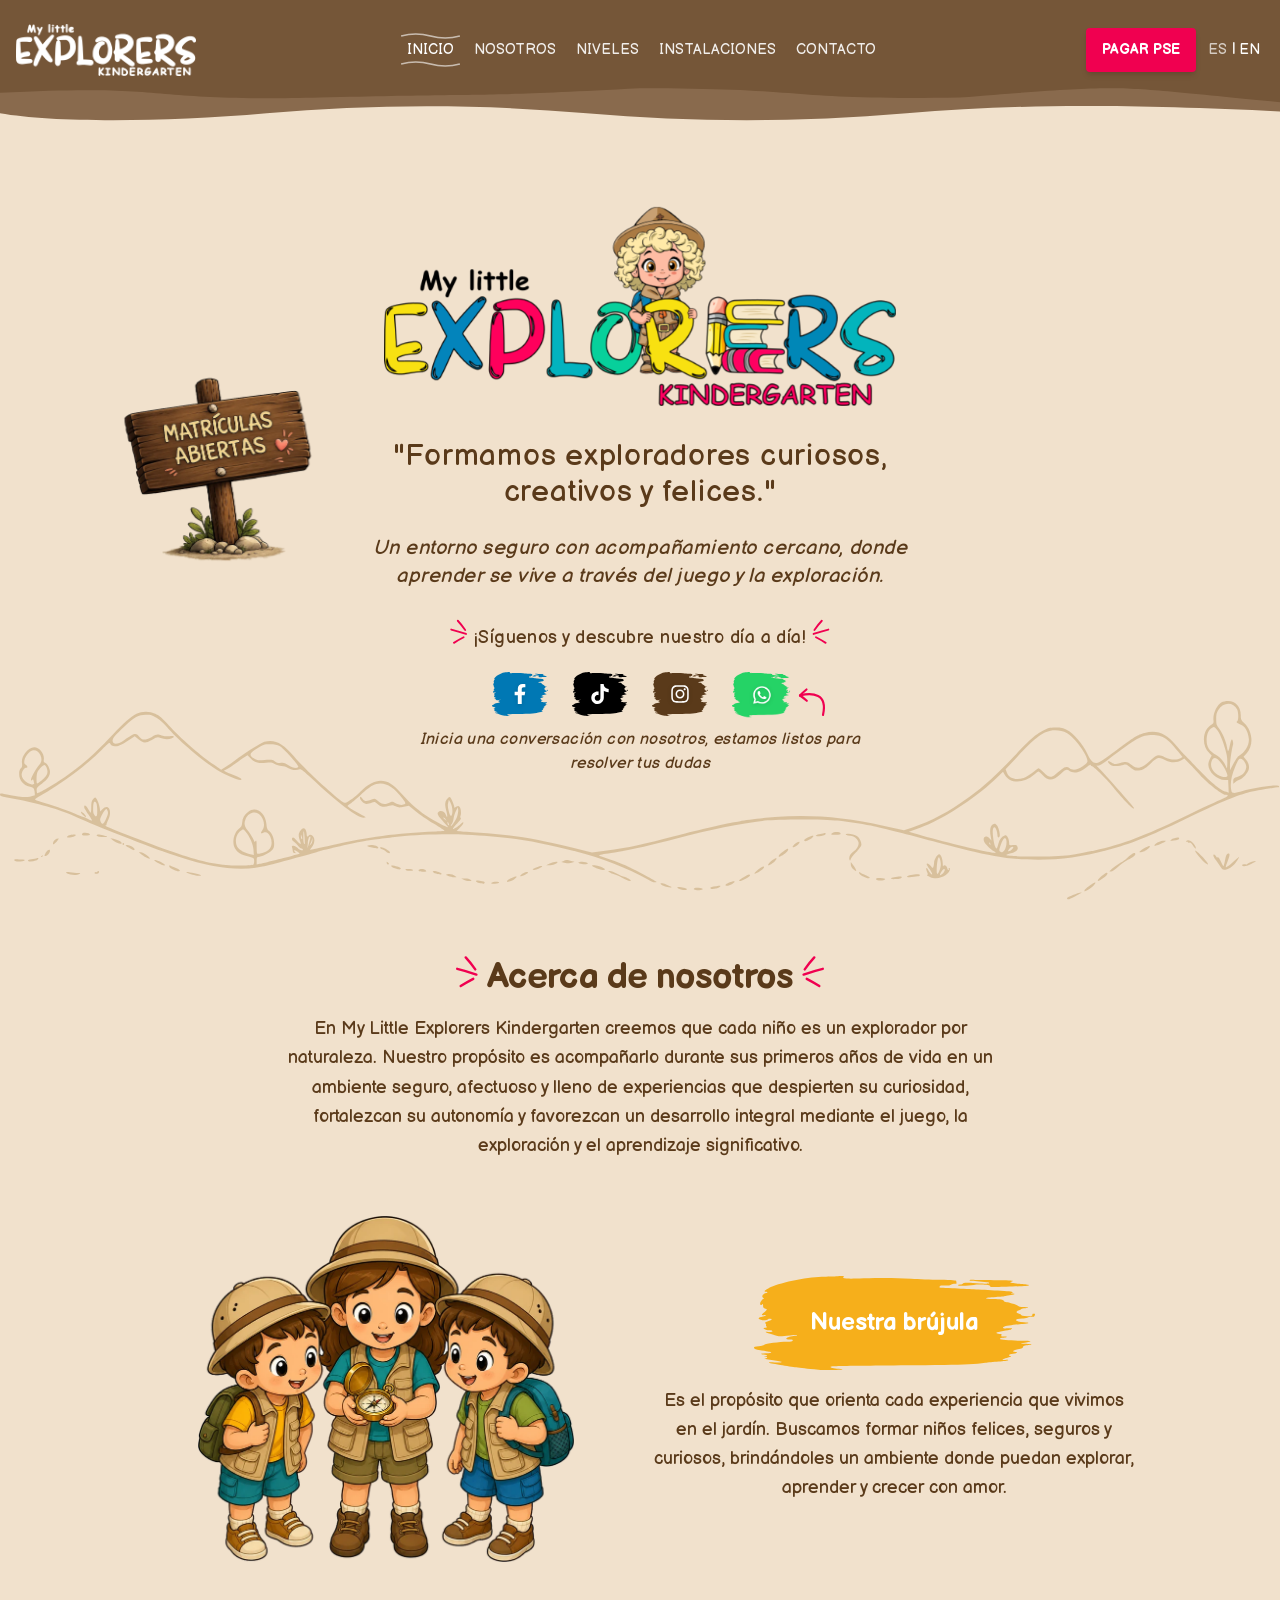
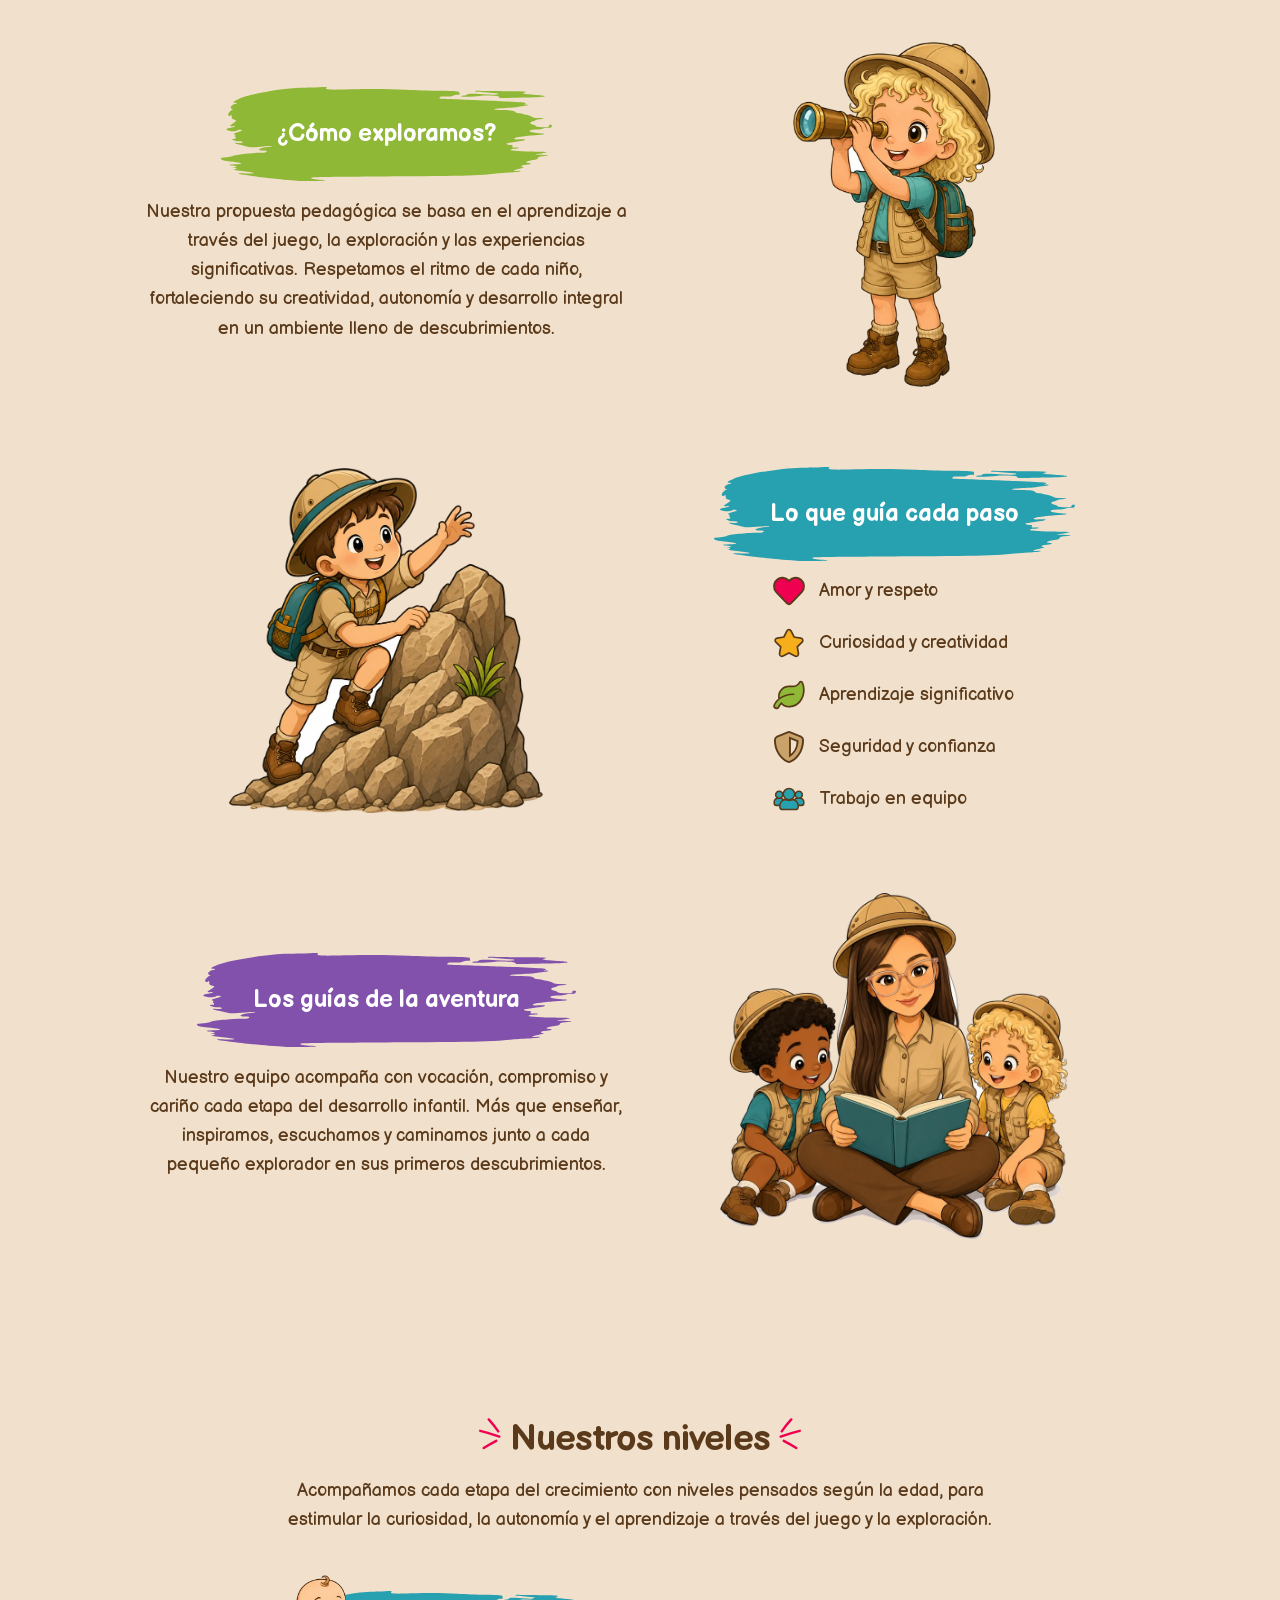
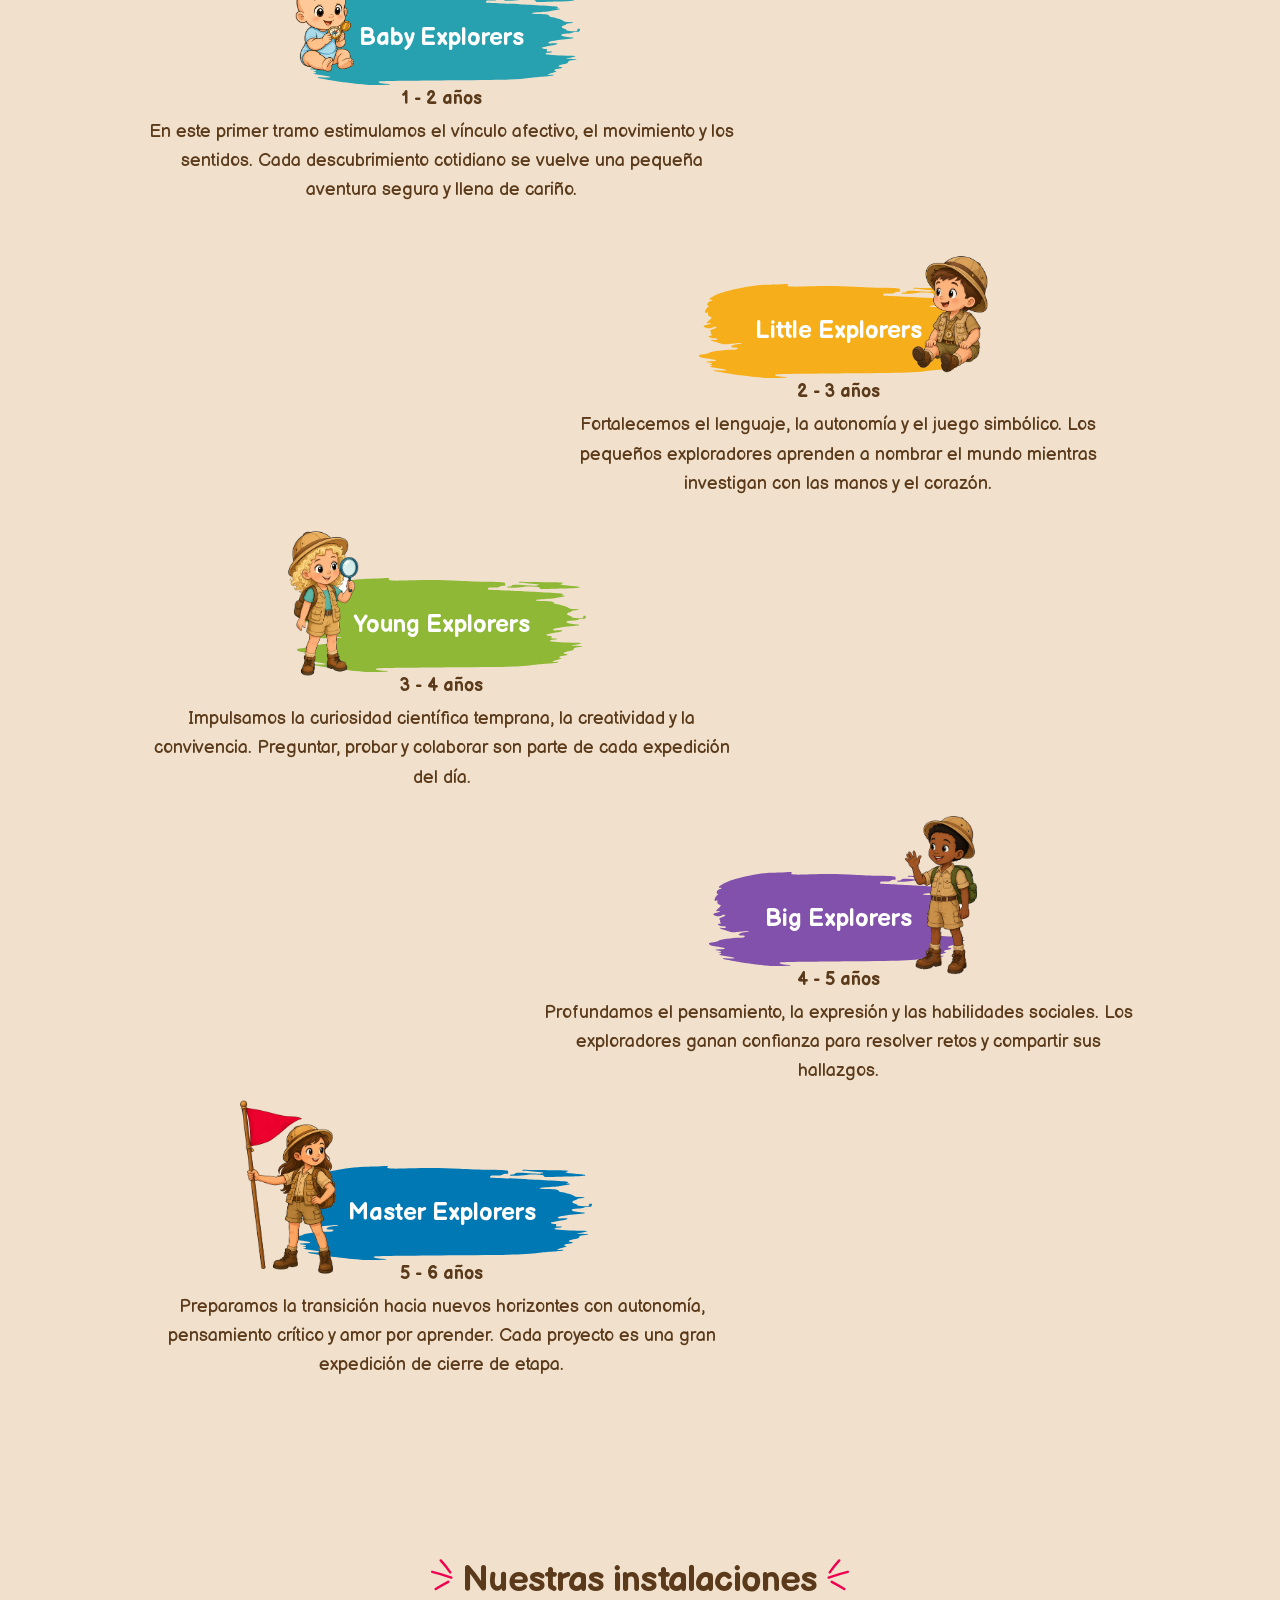
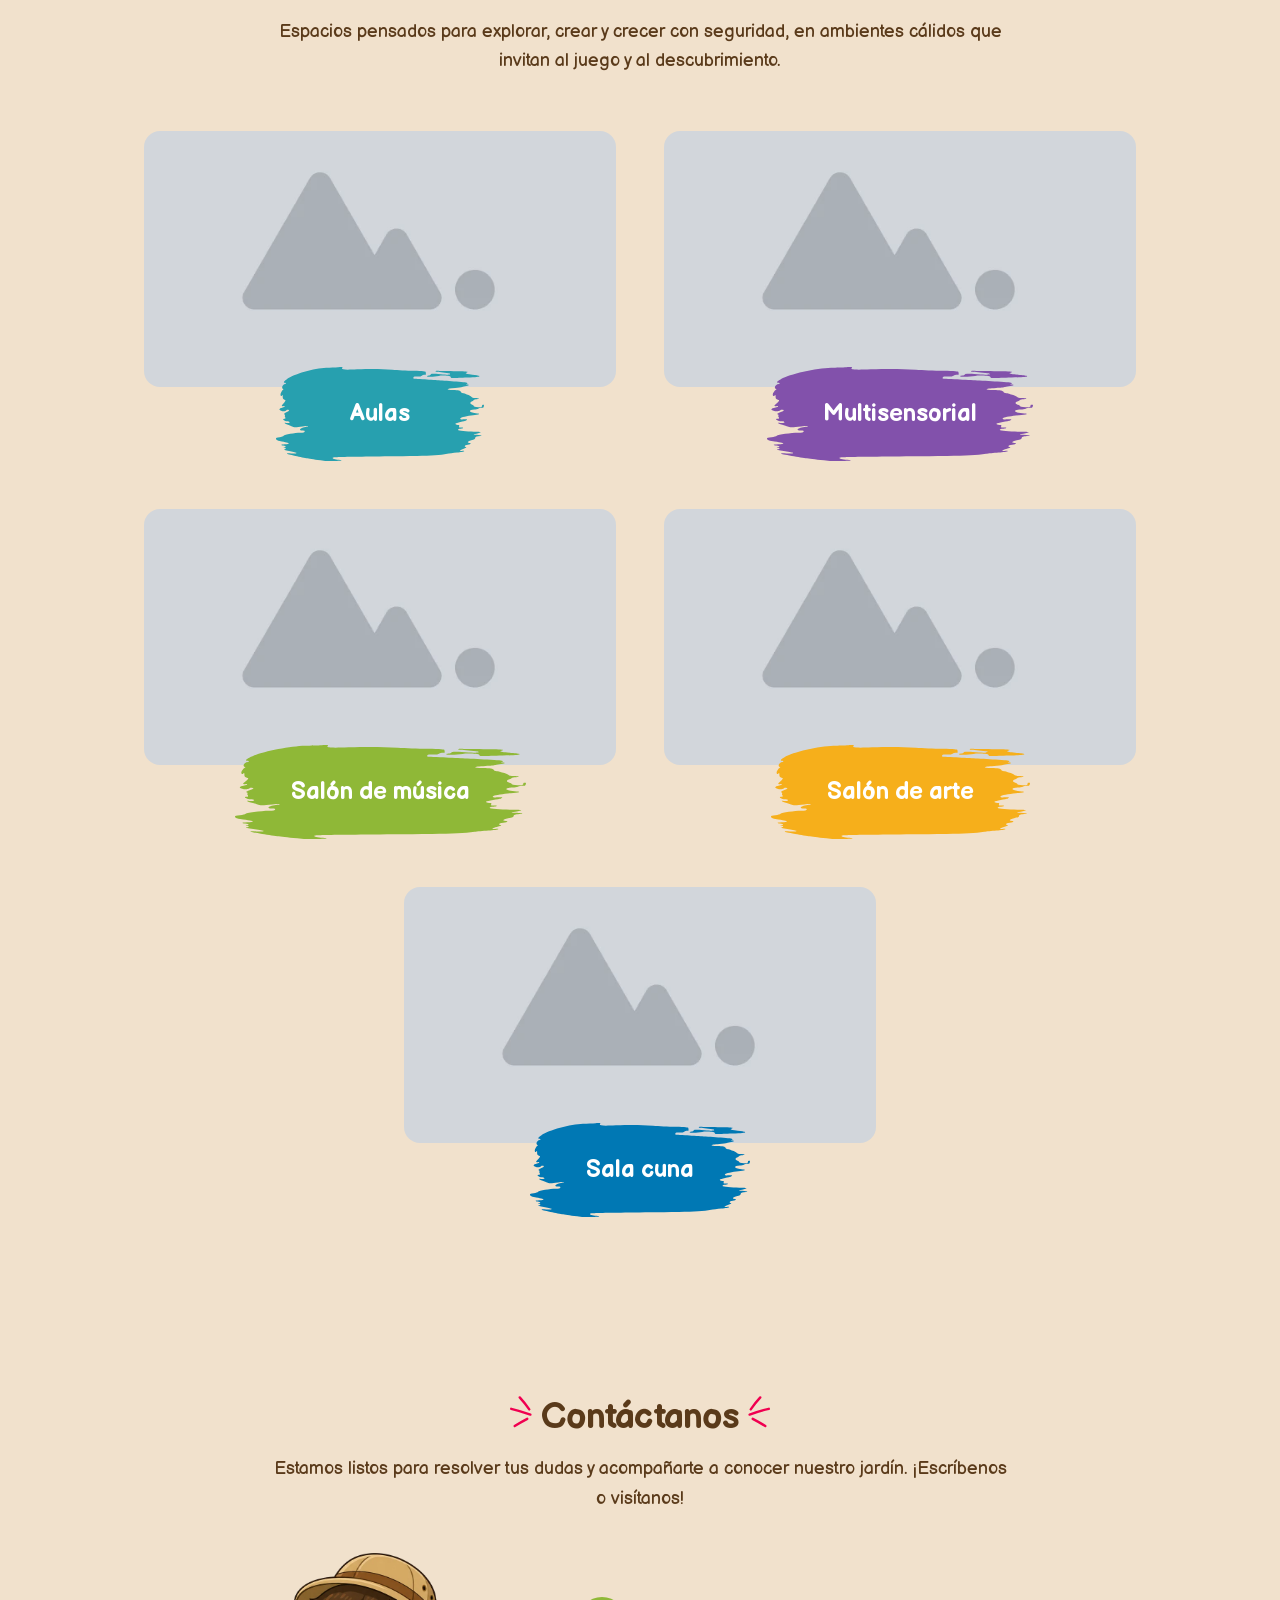
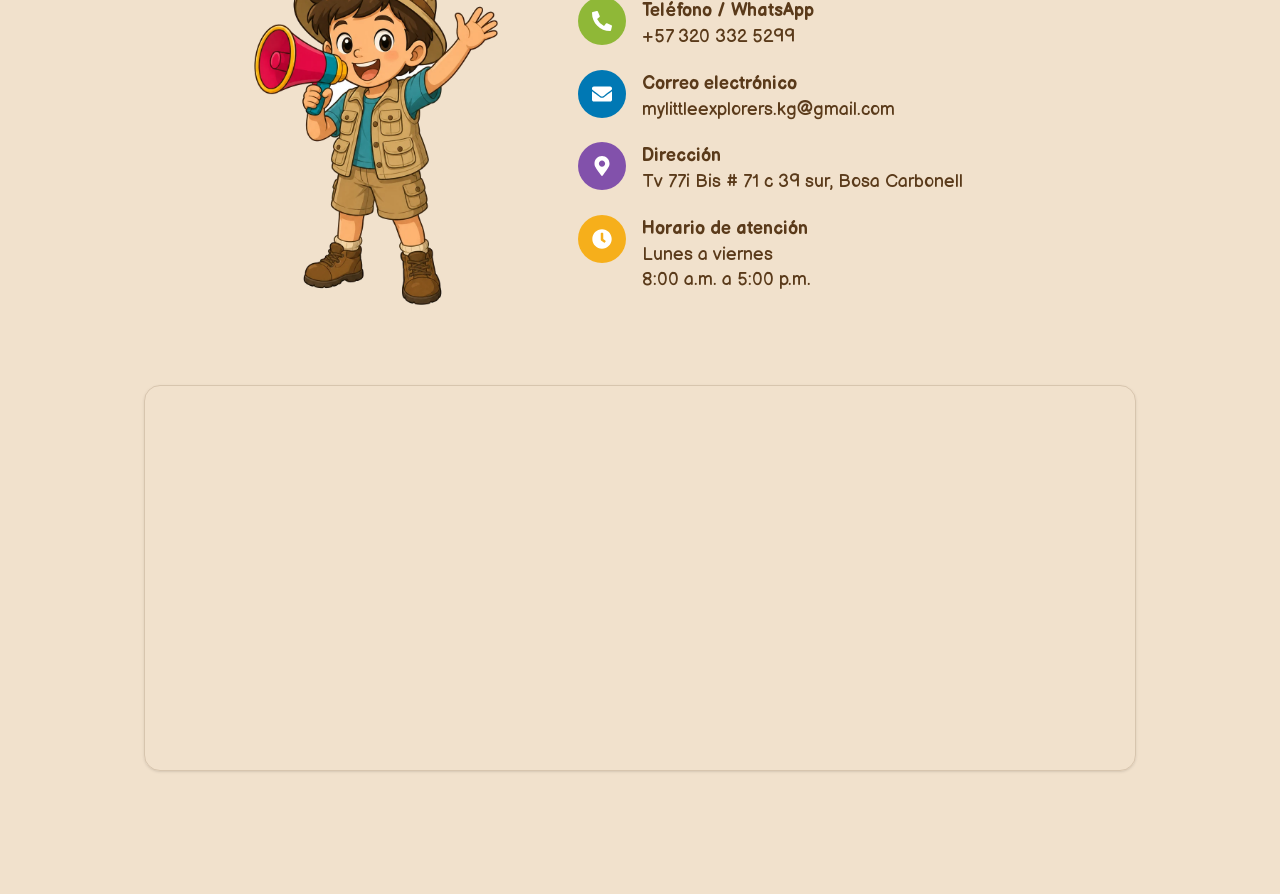
==== commit fb97d5c8: "Deploy static from mlek-frontend" ====
--- a/index.html
+++ b/index.html
@@ -1 +1 @@
-<!DOCTYPE html><!--wmp9bM_28CnXxgysqUoa_--><html lang="es"><head><meta charSet="utf-8"/><meta name="viewport" content="width=device-width, initial-scale=1, viewport-fit=cover"/><link rel="preload" href="/_next/static/media/23c67fdc37a0be90-s.p.f23a2ffc.woff2" as="font" crossorigin="" type="font/woff2"/><link rel="preload" href="/_next/static/media/d467006c6ab94bef-s.p.2dcc21f4.woff2" as="font" crossorigin="" type="font/woff2"/><link rel="preload" as="image" href="/images/logo-white.webp"/><link rel="preload" as="image" href="/images/logo.webp"/><link rel="preload" as="image" href="/images/open-registrations.webp"/><link rel="preload" as="image" href="/images/about/compass.webp"/><link rel="preload" as="image" href="/images/about/explore.webp"/><link rel="preload" as="image" href="/images/about/values.webp"/><link rel="preload" as="image" href="/images/about/team.webp"/><link rel="preload" as="image" href="/images/levels/baby-explorers.webp"/><link rel="preload" as="image" href="/images/levels/little-explorers.webp"/><link rel="preload" as="image" href="/images/levels/young-explorers.webp"/><link rel="stylesheet" href="/_next/static/chunks/47df67b26e943fc3.css" data-precedence="next"/><link rel="preload" as="script" fetchPriority="low" href="/_next/static/chunks/e060632d69e31f4e.js"/><script src="/_next/static/chunks/c88b5ee29e234c33.js" async=""></script><script src="/_next/static/chunks/80a5431d4e78c469.js" async=""></script><script src="/_next/static/chunks/803af64ae7e3251d.js" async=""></script><script src="/_next/static/chunks/turbopack-c8decf0068a0c889.js" async=""></script><script src="/_next/static/chunks/72a8df05664ba2ac.js" async=""></script><script src="/_next/static/chunks/ef82211496aa8624.js" async=""></script><script src="/_next/static/chunks/221e0744b683f94b.js" async=""></script><script src="/_next/static/chunks/54acdc74ad0965ad.js" async=""></script><script src="/_next/static/chunks/9406d52ee4d20d0c.js" async=""></script><script src="/_next/static/chunks/c68965ccfb8de2c8.js" async=""></script><script src="/_next/static/chunks/3739bbf3a2bde706.js" async=""></script><link rel="preload" as="image" href="/images/levels/big-explorers.webp"/><link rel="preload" as="image" href="/images/levels/master-explorers.webp"/><link rel="preload" as="image" href="/images/facilities/classrooms.webp"/><link rel="preload" as="image" href="/images/facilities/multisensory.webp"/><link rel="preload" as="image" href="/images/facilities/music.webp"/><link rel="preload" as="image" href="/images/facilities/art.webp"/><link rel="preload" as="image" href="/images/facilities/nursery.webp"/><link rel="preload" as="image" href="/images/contact/signpost.webp"/><meta name="next-size-adjust" content=""/><meta name="theme-color" content="#5A3A1A"/><title>My Little Explorers Kindergarten</title><meta name="description" content="Formamos exploradores curiosos, creativos y felices. Jardín infantil en Bosa, Bogotá. Conoce nuestros niveles y escríbenos."/><meta name="author" content="My Little Explorers Kindergarten"/><meta name="keywords" content="jardín infantil,kindergarten,Bosa,Bogotá,educación inicial,preescolar"/><meta name="creator" content="My Little Explorers Kindergarten"/><meta name="robots" content="index, follow"/><meta property="og:title" content="My Little Explorers Kindergarten"/><meta property="og:description" content="Formamos exploradores curiosos, creativos y felices. Jardín infantil en Bosa."/><meta property="og:url" content="https://mylittleexplorerskindergarten.com"/><meta property="og:site_name" content="My Little Explorers Kindergarten"/><meta property="og:locale" content="es_CO"/><meta property="og:type" content="website"/><meta name="twitter:card" content="summary_large_image"/><meta name="twitter:title" content="My Little Explorers Kindergarten"/><meta name="twitter:description" content="Formamos exploradores curiosos, creativos y felices. Jardín infantil en Bosa."/><link rel="icon" href="/favicon.ico?favicon.d2ee3944.ico" sizes="28x32" type="image/x-icon"/><script src="/_next/static/chunks/a6dad97d9634a72d.js" noModule=""></script></head><body class="balsamiq_sans_4f98b61a-module__Xv82Va__variable font-[family-name:var(--font-balsamiq-sans)] antialiased"><div hidden=""><!--$--><!--/$--></div><div class="landing-page-bg flex w-full flex-col"><header class="pointer-events-none sticky top-0 z-50 w-full min-h-[var(--landing-header-height)] overflow-hidden bg-transparent"><svg aria-hidden="true" class="absolute inset-0 h-full w-full" fill="none" preserveAspectRatio="none" viewBox="0 0 1200 140" xmlns="http://www.w3.org/2000/svg"><path d="M0 0 H1200 V120 C1050 112 950 112 850 122 C750 132 650 132 550 122 C450 112 350 112 250 122 C150 132 50 132 0 122 L0 0 Z" fill="var(--landing-header-brown-2)"></path><path d="M0 0 H1200 V110 C1034 92 1066 90 900 105 C734 108 766 95 600 95 C434 105 466 100 300 105 C134 110 166 90 0 100 L0 0 Z" fill="var(--landing-header-brown-1)"></path></svg><div class="pointer-events-auto relative z-10 flex items-center justify-between gap-2 px-2 min-h-[100px] md:px-4"><span class="w-12 shrink-0 md:hidden" aria-hidden="true"></span><a aria-label="My Little Explorers Kindergarten - Inicio" href="/"><img src="/images/logo-white.webp" alt="My Little Explorers Logo" class="w-full h-auto max-w-45 object-contain cursor-pointer transition-transform hover:scale-105" width="265" height="80"/></a><nav aria-label="Abrir menú" class="hidden flex-1 items-center justify-center gap-2 md:flex"><a class="header-nav-link group relative rounded px-1.5 py-1 text-sm font-medium uppercase transition-colors focus-visible:outline focus-visible:ring-2 focus-visible:ring-white/80 focus-visible:ring-offset-2 focus-visible:ring-offset-[var(--landing-header-brown-2)] min-h-[36px] inline-flex items-center justify-center text-center is-active text-[var(--landing-header-text)]" href="/"><span class="header-nav-wave header-nav-wave-top pointer-events-none absolute left-0 right-0 top-0 flex h-2 items-center" aria-hidden="true"><svg viewBox="0 0 40 8" class="h-full w-full shrink-0" preserveAspectRatio="none" aria-hidden="true"><path d="M0 4 Q 10 0 20 4 Q 30 8 40 4" stroke="currentColor" fill="none" stroke-width="1.5"></path></svg></span><span class="header-nav-wave header-nav-wave-bottom pointer-events-none absolute bottom-0 left-0 right-0 flex h-2 items-center" aria-hidden="true"><svg viewBox="0 0 40 8" class="h-full w-full shrink-0" preserveAspectRatio="none" aria-hidden="true"><path d="M0 4 Q 10 0 20 4 Q 30 8 40 4" stroke="currentColor" fill="none" stroke-width="1.5"></path></svg></span>Inicio</a><a class="header-nav-link group relative rounded px-1.5 py-1 text-sm font-medium uppercase transition-colors focus-visible:outline focus-visible:ring-2 focus-visible:ring-white/80 focus-visible:ring-offset-2 focus-visible:ring-offset-[var(--landing-header-brown-2)] min-h-[36px] inline-flex items-center justify-center text-center text-[var(--landing-header-text-muted)]" href="/nosotros"><span class="header-nav-wave header-nav-wave-top pointer-events-none absolute left-0 right-0 top-0 flex h-2 items-center" aria-hidden="true"><svg viewBox="0 0 40 8" class="h-full w-full shrink-0" preserveAspectRatio="none" aria-hidden="true"><path d="M0 4 Q 10 0 20 4 Q 30 8 40 4" stroke="currentColor" fill="none" stroke-width="1.5"></path></svg></span><span class="header-nav-wave header-nav-wave-bottom pointer-events-none absolute bottom-0 left-0 right-0 flex h-2 items-center" aria-hidden="true"><svg viewBox="0 0 40 8" class="h-full w-full shrink-0" preserveAspectRatio="none" aria-hidden="true"><path d="M0 4 Q 10 0 20 4 Q 30 8 40 4" stroke="currentColor" fill="none" stroke-width="1.5"></path></svg></span>Nosotros</a><a class="header-nav-link group relative rounded px-1.5 py-1 text-sm font-medium uppercase transition-colors focus-visible:outline focus-visible:ring-2 focus-visible:ring-white/80 focus-visible:ring-offset-2 focus-visible:ring-offset-[var(--landing-header-brown-2)] min-h-[36px] inline-flex items-center justify-center text-center text-[var(--landing-header-text-muted)]" href="/niveles"><span class="header-nav-wave header-nav-wave-top pointer-events-none absolute left-0 right-0 top-0 flex h-2 items-center" aria-hidden="true"><svg viewBox="0 0 40 8" class="h-full w-full shrink-0" preserveAspectRatio="none" aria-hidden="true"><path d="M0 4 Q 10 0 20 4 Q 30 8 40 4" stroke="currentColor" fill="none" stroke-width="1.5"></path></svg></span><span class="header-nav-wave header-nav-wave-bottom pointer-events-none absolute bottom-0 left-0 right-0 flex h-2 items-center" aria-hidden="true"><svg viewBox="0 0 40 8" class="h-full w-full shrink-0" preserveAspectRatio="none" aria-hidden="true"><path d="M0 4 Q 10 0 20 4 Q 30 8 40 4" stroke="currentColor" fill="none" stroke-width="1.5"></path></svg></span>Niveles</a><a class="header-nav-link group relative rounded px-1.5 py-1 text-sm font-medium uppercase transition-colors focus-visible:outline focus-visible:ring-2 focus-visible:ring-white/80 focus-visible:ring-offset-2 focus-visible:ring-offset-[var(--landing-header-brown-2)] min-h-[36px] inline-flex items-center justify-center text-center text-[var(--landing-header-text-muted)]" href="/instalaciones"><span class="header-nav-wave header-nav-wave-top pointer-events-none absolute left-0 right-0 top-0 flex h-2 items-center" aria-hidden="true"><svg viewBox="0 0 40 8" class="h-full w-full shrink-0" preserveAspectRatio="none" aria-hidden="true"><path d="M0 4 Q 10 0 20 4 Q 30 8 40 4" stroke="currentColor" fill="none" stroke-width="1.5"></path></svg></span><span class="header-nav-wave header-nav-wave-bottom pointer-events-none absolute bottom-0 left-0 right-0 flex h-2 items-center" aria-hidden="true"><svg viewBox="0 0 40 8" class="h-full w-full shrink-0" preserveAspectRatio="none" aria-hidden="true"><path d="M0 4 Q 10 0 20 4 Q 30 8 40 4" stroke="currentColor" fill="none" stroke-width="1.5"></path></svg></span>Instalaciones</a><a class="header-nav-link group relative rounded px-1.5 py-1 text-sm font-medium uppercase transition-colors focus-visible:outline focus-visible:ring-2 focus-visible:ring-white/80 focus-visible:ring-offset-2 focus-visible:ring-offset-[var(--landing-header-brown-2)] min-h-[36px] inline-flex items-center justify-center text-center text-[var(--landing-header-text-muted)]" href="/contacto"><span class="header-nav-wave header-nav-wave-top pointer-events-none absolute left-0 right-0 top-0 flex h-2 items-center" aria-hidden="true"><svg viewBox="0 0 40 8" class="h-full w-full shrink-0" preserveAspectRatio="none" aria-hidden="true"><path d="M0 4 Q 10 0 20 4 Q 30 8 40 4" stroke="currentColor" fill="none" stroke-width="1.5"></path></svg></span><span class="header-nav-wave header-nav-wave-bottom pointer-events-none absolute bottom-0 left-0 right-0 flex h-2 items-center" aria-hidden="true"><svg viewBox="0 0 40 8" class="h-full w-full shrink-0" preserveAspectRatio="none" aria-hidden="true"><path d="M0 4 Q 10 0 20 4 Q 30 8 40 4" stroke="currentColor" fill="none" stroke-width="1.5"></path></svg></span>Contacto</a></nav><div class="hidden shrink-0 items-center gap-2 md:flex"><a href="https://www.mipagoamigo.com/MPA_WebSite/ServicePayments/StartPayment?searchedAgreementName=MY%20LITTLE%20EXPLORERS%20KINDERGARTEN%20SAS" target="_blank" rel="noopener noreferrer" class="inline-flex min-h-[44px] items-center justify-center rounded px-4 py-2 text-sm font-bold uppercase text-white shadow-md transition-transform hover:scale-[1.02] focus-visible:outline focus-visible:ring-2 focus-visible:ring-white focus-visible:ring-offset-2 focus-visible:ring-offset-[var(--landing-header-brown-2)]" id="header-pay-pse" style="background-color:#F00050">Pagar PSE</a><nav aria-label="Idioma" class="flex items-center gap-px"><span class="flex items-center"><button type="button" class="cursor-pointer text-sm uppercase transition-opacity min-h-[32px] min-w-0 inline-flex items-center justify-center rounded px-1 py-0.5 focus-visible:outline focus-visible:ring-2 focus-visible:ring-white/80 opacity-70" aria-current="true" style="color:var(--landing-header-text)">ES</button></span><span class="flex items-center"><span class="text-[var(--landing-header-text-muted)]" aria-hidden="true">|</span><button type="button" class="cursor-pointer text-sm uppercase transition-opacity min-h-[32px] min-w-0 inline-flex items-center justify-center rounded px-1 py-0.5 focus-visible:outline focus-visible:ring-2 focus-visible:ring-white/80 opacity-100 hover:opacity-90" style="color:var(--landing-header-text)">EN</button></span></nav></div><button type="button" class="flex h-12 w-12 shrink-0 cursor-pointer flex-col items-center justify-center gap-1.5 rounded text-[var(--landing-header-text)] focus-visible:outline focus-visible:ring-2 focus-visible:ring-white/80 focus-visible:ring-offset-2 focus-visible:ring-offset-[var(--landing-header-brown-2)] md:hidden" aria-expanded="false" aria-label="Abrir menú"><span class="block h-[3px] w-6 rounded-full bg-current transition-all duration-200" style="transform:none"></span><span class="block h-[3px] w-6 rounded-full bg-current transition-all duration-200" style="opacity:1"></span><span class="block h-[3px] w-6 rounded-full bg-current transition-all duration-200" style="transform:none"></span></button></div><div aria-hidden="true" class="fixed left-0 right-0 top-[105px] z-40 flex flex-col bg-[var(--landing-header-brown-2)] px-6 pt-8 pb-8 transition-transform duration-300 ease-out md:top-[80px] md:hidden" style="bottom:0;pointer-events:none;transform:translateX(100%)"><nav class="flex flex-1 flex-col items-center justify-center gap-4 text-center" aria-label="Abrir menú"><a class="header-nav-link group relative rounded px-1.5 py-1 text-sm font-medium uppercase transition-colors focus-visible:outline focus-visible:ring-2 focus-visible:ring-white/80 focus-visible:ring-offset-2 focus-visible:ring-offset-[var(--landing-header-brown-2)] min-h-[36px] inline-flex items-center justify-center text-center is-active text-[var(--landing-header-text)]" href="/"><span class="header-nav-wave header-nav-wave-top pointer-events-none absolute left-0 right-0 top-0 flex h-2 items-center" aria-hidden="true"><svg viewBox="0 0 40 8" class="h-full w-full shrink-0" preserveAspectRatio="none" aria-hidden="true"><path d="M0 4 Q 10 0 20 4 Q 30 8 40 4" stroke="currentColor" fill="none" stroke-width="1.5"></path></svg></span><span class="header-nav-wave header-nav-wave-bottom pointer-events-none absolute bottom-0 left-0 right-0 flex h-2 items-center" aria-hidden="true"><svg viewBox="0 0 40 8" class="h-full w-full shrink-0" preserveAspectRatio="none" aria-hidden="true"><path d="M0 4 Q 10 0 20 4 Q 30 8 40 4" stroke="currentColor" fill="none" stroke-width="1.5"></path></svg></span>Inicio</a><a class="header-nav-link group relative rounded px-1.5 py-1 text-sm font-medium uppercase transition-colors focus-visible:outline focus-visible:ring-2 focus-visible:ring-white/80 focus-visible:ring-offset-2 focus-visible:ring-offset-[var(--landing-header-brown-2)] min-h-[36px] inline-flex items-center justify-center text-center text-[var(--landing-header-text-muted)]" href="/nosotros"><span class="header-nav-wave header-nav-wave-top pointer-events-none absolute left-0 right-0 top-0 flex h-2 items-center" aria-hidden="true"><svg viewBox="0 0 40 8" class="h-full w-full shrink-0" preserveAspectRatio="none" aria-hidden="true"><path d="M0 4 Q 10 0 20 4 Q 30 8 40 4" stroke="currentColor" fill="none" stroke-width="1.5"></path></svg></span><span class="header-nav-wave header-nav-wave-bottom pointer-events-none absolute bottom-0 left-0 right-0 flex h-2 items-center" aria-hidden="true"><svg viewBox="0 0 40 8" class="h-full w-full shrink-0" preserveAspectRatio="none" aria-hidden="true"><path d="M0 4 Q 10 0 20 4 Q 30 8 40 4" stroke="currentColor" fill="none" stroke-width="1.5"></path></svg></span>Nosotros</a><a class="header-nav-link group relative rounded px-1.5 py-1 text-sm font-medium uppercase transition-colors focus-visible:outline focus-visible:ring-2 focus-visible:ring-white/80 focus-visible:ring-offset-2 focus-visible:ring-offset-[var(--landing-header-brown-2)] min-h-[36px] inline-flex items-center justify-center text-center text-[var(--landing-header-text-muted)]" href="/niveles"><span class="header-nav-wave header-nav-wave-top pointer-events-none absolute left-0 right-0 top-0 flex h-2 items-center" aria-hidden="true"><svg viewBox="0 0 40 8" class="h-full w-full shrink-0" preserveAspectRatio="none" aria-hidden="true"><path d="M0 4 Q 10 0 20 4 Q 30 8 40 4" stroke="currentColor" fill="none" stroke-width="1.5"></path></svg></span><span class="header-nav-wave header-nav-wave-bottom pointer-events-none absolute bottom-0 left-0 right-0 flex h-2 items-center" aria-hidden="true"><svg viewBox="0 0 40 8" class="h-full w-full shrink-0" preserveAspectRatio="none" aria-hidden="true"><path d="M0 4 Q 10 0 20 4 Q 30 8 40 4" stroke="currentColor" fill="none" stroke-width="1.5"></path></svg></span>Niveles</a><a class="header-nav-link group relative rounded px-1.5 py-1 text-sm font-medium uppercase transition-colors focus-visible:outline focus-visible:ring-2 focus-visible:ring-white/80 focus-visible:ring-offset-2 focus-visible:ring-offset-[var(--landing-header-brown-2)] min-h-[36px] inline-flex items-center justify-center text-center text-[var(--landing-header-text-muted)]" href="/instalaciones"><span class="header-nav-wave header-nav-wave-top pointer-events-none absolute left-0 right-0 top-0 flex h-2 items-center" aria-hidden="true"><svg viewBox="0 0 40 8" class="h-full w-full shrink-0" preserveAspectRatio="none" aria-hidden="true"><path d="M0 4 Q 10 0 20 4 Q 30 8 40 4" stroke="currentColor" fill="none" stroke-width="1.5"></path></svg></span><span class="header-nav-wave header-nav-wave-bottom pointer-events-none absolute bottom-0 left-0 right-0 flex h-2 items-center" aria-hidden="true"><svg viewBox="0 0 40 8" class="h-full w-full shrink-0" preserveAspectRatio="none" aria-hidden="true"><path d="M0 4 Q 10 0 20 4 Q 30 8 40 4" stroke="currentColor" fill="none" stroke-width="1.5"></path></svg></span>Instalaciones</a><a class="header-nav-link group relative rounded px-1.5 py-1 text-sm font-medium uppercase transition-colors focus-visible:outline focus-visible:ring-2 focus-visible:ring-white/80 focus-visible:ring-offset-2 focus-visible:ring-offset-[var(--landing-header-brown-2)] min-h-[36px] inline-flex items-center justify-center text-center text-[var(--landing-header-text-muted)]" href="/contacto"><span class="header-nav-wave header-nav-wave-top pointer-events-none absolute left-0 right-0 top-0 flex h-2 items-center" aria-hidden="true"><svg viewBox="0 0 40 8" class="h-full w-full shrink-0" preserveAspectRatio="none" aria-hidden="true"><path d="M0 4 Q 10 0 20 4 Q 30 8 40 4" stroke="currentColor" fill="none" stroke-width="1.5"></path></svg></span><span class="header-nav-wave header-nav-wave-bottom pointer-events-none absolute bottom-0 left-0 right-0 flex h-2 items-center" aria-hidden="true"><svg viewBox="0 0 40 8" class="h-full w-full shrink-0" preserveAspectRatio="none" aria-hidden="true"><path d="M0 4 Q 10 0 20 4 Q 30 8 40 4" stroke="currentColor" fill="none" stroke-width="1.5"></path></svg></span>Contacto</a></nav><div class="flex flex-col items-center gap-4 border-t border-white/20 pt-6 text-center"><a href="https://www.mipagoamigo.com/MPA_WebSite/ServicePayments/StartPayment?searchedAgreementName=MY%20LITTLE%20EXPLORERS%20KINDERGARTEN%20SAS" target="_blank" rel="noopener noreferrer" class="inline-flex min-h-[48px] items-center justify-center rounded px-6 py-3 text-sm font-bold uppercase text-white shadow-md" style="background-color:#F00050">Pagar PSE</a><nav aria-label="Idioma" class="flex items-center gap-px"><span class="flex items-center"><button type="button" class="cursor-pointer text-sm uppercase transition-opacity min-h-[32px] min-w-0 inline-flex items-center justify-center rounded px-1 py-0.5 focus-visible:outline focus-visible:ring-2 focus-visible:ring-white/80 opacity-70" aria-current="true" style="color:var(--landing-header-text)">ES</button></span><span class="flex items-center"><span class="text-[var(--landing-header-text-muted)]" aria-hidden="true">|</span><button type="button" class="cursor-pointer text-sm uppercase transition-opacity min-h-[32px] min-w-0 inline-flex items-center justify-center rounded px-1 py-0.5 focus-visible:outline focus-visible:ring-2 focus-visible:ring-white/80 opacity-100 hover:opacity-90" style="color:var(--landing-header-text)">EN</button></span></nav></div></div></header><main class="flex flex-1 flex-col"><div aria-hidden="true" class="pointer-events-none fixed inset-x-0 bottom-0 z-0 h-[var(--landing-mountains-clearance)] bg-[length:100%_auto] bg-bottom bg-no-repeat" style="background-image:url(&#x27;/images/mountains.svg&#x27;)"></div><section id="landing-home" class="relative z-10 flex w-full flex-col min-h-[calc(100dvh-var(--landing-header-height))] scroll-mt-[var(--landing-header-height)] pb-[var(--landing-section-bottom-padding)]"><div class="mx-auto flex w-full max-w-[var(--landing-section-max-width)] min-h-0 flex-1 flex-col px-4 items-center justify-center pt-5 text-center"><div class="relative mx-auto flex w-full max-w-lg flex-col items-center lg:max-w-xl"><img class="h-auto w-full max-w-[min(22rem,85vw)] object-contain opacity-0 animate-[fade-in-up_0.5s_ease-out_both] sm:max-w-[24rem] md:max-w-[28rem] lg:max-w-[32rem]" src="/images/logo.webp" alt="My Little Explorers Kindergarten" width="658" height="256"/><img class="mt-6 h-auto w-40 object-contain opacity-0 sm:w-44 md:w-48 animate-[fade-in-up_0.5s_ease-out_0.1s_both] lg:absolute lg:left-0 lg:top-20 lg:mt-20 lg:w-48 lg:-translate-x-[calc(100%+1.25rem)] xl:w-52 xl:-translate-x-[calc(100%+2rem)]" src="/images/open-registrations.webp" alt="Matrículas abiertas" width="1024" height="1536"/><p class="mt-3 max-w-lg text-xl tracking-wide text-[var(--landing-header-brown-3)] opacity-0 sm:text-2xl md:text-3xl lg:mt-8 animate-[fade-in-up_0.5s_ease-out_0.15s_both]">&quot;Formamos exploradores curiosos, creativos y felices.&quot;</p><p class="mt-6 max-w-2xl text-base italic tracking-wide text-[var(--landing-header-brown-3)] opacity-0 sm:text-lg md:text-xl animate-[fade-in-up_0.5s_ease-out_0.4s_both]">Un entorno seguro con acompañamiento cercano, donde aprender se vive a través del juego y la exploración.</p><div class="mt-8 flex w-full flex-col items-center opacity-0 animate-[fade-in-up_0.5s_ease-out_0.55s_both]"><p class="flex max-w-md items-start justify-center gap-1 text-base font-medium tracking-wide text-[var(--landing-header-brown-3)] sm:text-lg"><svg aria-hidden="true" viewBox="0 0 26 36" fill="none" xmlns="http://www.w3.org/2000/svg" class="-mt-1.5 h-8 w-5 shrink-0 self-start sm:-mt-2 sm:h-9 sm:w-[1.35rem] rotate-[12deg] text-[var(--landing-palette-fuchsia)]"><path d="M20 14Q14 8.5 9 5" stroke="currentColor" stroke-width="2.25" stroke-linecap="round"></path><path d="M22 18.5Q12 17.2 3.5 17" stroke="currentColor" stroke-width="2.25" stroke-linecap="round"></path><path d="M20 23Q14.5 27.5 10 32" stroke="currentColor" stroke-width="2.25" stroke-linecap="round"></path></svg><span class="pt-0.5">¡Síguenos y descubre nuestro día a día!</span><svg aria-hidden="true" viewBox="0 0 26 36" fill="none" xmlns="http://www.w3.org/2000/svg" class="-mt-1.5 h-8 w-5 shrink-0 self-start sm:-mt-2 sm:h-9 sm:w-[1.35rem] -rotate-[12deg] -scale-x-100 text-[var(--landing-palette-fuchsia)]"><path d="M20 14Q14 8.5 9 5" stroke="currentColor" stroke-width="2.25" stroke-linecap="round"></path><path d="M22 18.5Q12 17.2 3.5 17" stroke="currentColor" stroke-width="2.25" stroke-linecap="round"></path><path d="M20 23Q14.5 27.5 10 32" stroke="currentColor" stroke-width="2.25" stroke-linecap="round"></path></svg></p><nav aria-label="Redes sociales" class="mt-5 flex items-center justify-center gap-5 sm:gap-6"><a href="https://www.facebook.com/mylittleexplorerskindergarten" target="_blank" rel="noopener noreferrer" aria-label="Facebook" class="relative inline-flex h-11 w-14 shrink-0 items-center justify-center transition-transform hover:scale-110 focus-visible:outline focus-visible:ring-2 focus-visible:ring-[var(--home-social-blob-color)] focus-visible:ring-offset-2 focus-visible:ring-offset-[var(--landing-bg)]" style="--home-social-blob-color:#0078B4"><svg aria-hidden="true" class="pointer-events-none absolute inset-0 h-full w-full overflow-visible" preserveAspectRatio="none" viewBox="0 0 684.71313 153.52399"><g transform="translate(-48.209526,-79.694601)"><path d="m 205.05607,232.74304 c -28.5013,-1.5452 -43.39858,-2.60146 -54,-3.82875 -6.875,-0.79589 -24.425,-2.61293 -39,-4.03787 -30.070694,-2.93989 -37.204174,-5.02077 -13.391218,-3.90631 15.461918,0.72364 23.135948,-0.72029 10.654718,-2.00477 -3.16992,-0.32623 -9.588498,-1.02239 -14.263498,-1.54704 -4.675,-0.52465 -11.65,-1.27202 -15.5,-1.66082 -7,-0.70692 -7,-0.70692 -2.659984,-1.60326 4.951163,-1.02255 4.801911,-1.74014 -0.578973,-2.78365 -3.761043,-0.72938 -3.761043,-0.72938 -0.17771,-0.84438 7.133351,-0.22893 4.896329,-1.63822 -4.240852,-2.67168 -9.342481,-1.05667 -9.342481,-1.05667 4.975817,-1.8817 21.209902,-1.22212 18.491502,-2.10928 -16.663259,-5.43809 -6.265662,-0.5933 -9.870706,-1.41063 -10.940476,-2.4804 -2.330768,-2.33076 -1.651695,-2.55694 10.644351,-3.54536 6.701604,-0.5387 12.082322,-1.48447 13.415569,-2.35805 2.696745,-1.76697 37.603895,-4.93922 54.725515,-4.97328 11.20988,-0.0223 15.66052,-0.88868 14.46899,-2.81661 -0.32286,-0.52241 -3.97297,-0.94983 -8.11134,-0.94983 -14.39152,0 -6.28067,-4.47299 10.21318,-5.63239 5.2399,-0.36833 9.16756,-0.9806 8.72813,-1.3606 -0.43943,-0.37999 -8.22396,-0.11466 -17.29896,0.58963 -21.87704,1.69783 -30.18557,1.69439 -34.72976,-0.0144 -2.073628,-0.77972 -8.270238,-2.17817 -13.770238,-3.10764 -11.646512,-1.9682 -14.929648,-3.71961 -5.284211,-2.81891 7.547395,0.70479 13.692291,-0.31097 10.284211,-1.69999 -1.1,-0.44832 -3.837448,-0.84676 -6.083219,-0.88541 -5.838294,-0.1005 -15.467052,-2.17993 -14.834364,-3.20364 0.294589,-0.47666 2.084059,-0.86665 3.9766,-0.86665 2.391985,0 3.440983,-0.45728 3.440983,-1.5 0,-0.825 -0.480324,-1.5 -1.067388,-1.5 -0.612312,0 -0.796754,-0.85269 -0.432612,-2 0.450475,-1.41932 0.1797,-2 -0.932612,-2 -0.862064,0 -1.567388,-0.43266 -1.567388,-0.96146 0,-0.92266 1.801863,-1.52649 12.23758,-4.10096 2.605669,-0.64282 4.491611,-1.56674 4.190983,-2.05317 -0.65978,-1.06754 -7.793239,-1.1864 -8.832476,-0.14716 -0.405485,0.40548 -1.267985,0.76535 -1.916666,0.79971 -0.648682,0.0344 -2.793694,0.41394 -4.766694,0.84351 -3.8275,0.83336 -14.660751,-0.72849 -16.279272,-2.34702 -1.326114,-1.32611 3.295028,-2.95212 10.542973,-3.70968 3.237098,-0.33834 6.167123,-1.07063 6.511166,-1.6273 0.409252,-0.66219 -1.181721,-0.79809 -4.601438,-0.39308 -6.403287,0.75837 -6.509282,-0.81876 -0.25921,-3.85688 6.434733,-3.12788 9.493813,-6.44651 5.942329,-6.44651 -4.993798,0 -7.986428,-2.06708 -7.526771,-5.19893 0.428728,-2.92111 -0.94961,-3.69396 -2.975287,-1.66829 -1.584633,1.58464 -4.267217,0.31948 -4.267217,-2.0125 0,-2.14211 4.714068,-6.56058 8.244604,-7.72761 2.255396,-0.74553 2.255396,-0.74553 -0.244604,-1.3601 -6.441346,-1.58344 -0.192244,-8.03257 7.783433,-8.03257 1.219112,0 2.216567,-0.45 2.216567,-1 0,-0.55 -1.575,-1 -3.5,-1 -4.189038,0 -4.560357,-1.40548 -0.75,-2.83881 1.5125,-0.56896 5.45,-2.14748 8.75,-3.507826 17.857208,-7.36123 90.286088,-17.731671 127.499998,-18.255581 12.925,-0.18196 30.7,-0.55947 39.5,-0.83891 15.62645,-0.49622 15.94463,-0.46557 13.62833,1.3126 -3.66313,2.81211 7.16111,3.30666 49.46107,2.25983 44.07303,-1.09072 76.67835,-0.9219 115.9106,0.60014 16.5,0.64013 47.8875,1.48238 69.75,1.87167 30.97383,0.55153 39.75,0.9866 39.75,1.97056 0,0.69451 0.27314,1.97456 0.60699,2.844541 0.50447,1.31463 -0.25215,1.58179 -4.47976,1.58179 -2.79772,0 -6.78336,0.66372 -8.85699,1.47494 -2.07363,0.81121 -6.24524,1.47933 -9.27024,1.4847 -3.025,0.005 -8.26101,0.008 -11.63557,0.006 -4.56887,-0.003 -6.28445,0.38388 -6.71862,1.51529 -0.73249,1.90885 -4.76813,1.56172 30.35419,2.61092 16.775,0.501116 40.625,1.316676 53,1.812346 12.375,0.49568 38.3625,1.48026 57.75,2.18796 33.44549,1.22085 43.52797,2.52131 32.5,4.19191 -1.5125,0.22912 -0.1625,0.48401 3,0.56642 8.78709,0.22897 6.84261,1.8953 -3,2.57087 -4.8125,0.33031 -10.775,1.01992 -13.25,1.53246 -2.475,0.51255 -12.825,1.20829 -23,1.5461 -29.66588,0.9849 -33.94964,3.11766 -7,3.4851 17.66046,0.24079 24.9465,1.16831 26.15607,3.3297 0.72774,1.3004 2.37167,1.6856 7.19362,1.6856 3.43767,0 6.73826,0.48795 7.33465,1.08434 0.59639,0.59639 3.94889,1.33373 7.45,1.63854 3.7039,0.32246 8.33794,1.54162 11.08242,2.91566 3.89584,1.95047 6.33243,2.37369 14,2.43175 5.10578,0.0386 10.18324,0.45702 11.28324,0.92971 1.35087,0.58049 -0.59651,0.88424 -6,0.93588 -4.91975,0.047 -9.0751,0.63722 -10.79224,1.53289 -1.53573,0.80105 -4.31706,1.74251 -6.18073,2.09214 -6.68225,1.2536 -5.79936,4.51433 1.40989,5.20705 2.77894,0.26702 4.88854,0.95212 4.77199,1.54973 -0.30787,1.57852 4.64398,2.43234 14.79109,2.55034 10.40851,0.12104 13.84191,-0.53465 13.08794,-2.49945 -0.3822,-0.996 0.41911,-1.36858 2.94344,-1.36858 3.79369,0 3.96122,0.21105 2.43344,3.06574 -0.85187,1.59173 -2.13574,1.93618 -7.25,1.94508 -3.41815,0.006 -8.23982,0.61768 -10.71482,1.35939 -2.475,0.7417 -8.10701,1.40986 -12.51558,1.48479 -22.33735,0.37964 -18.82122,4.97966 4.51558,5.90754 15.82774,0.62933 14.24349,2.08409 -3,2.75479 -13.98588,0.54399 -42.92979,3.41782 -45.75,4.54251 -5.6274,2.24417 -2.22595,3.21806 9.44128,2.70319 10.08888,-0.44522 11.43328,-0.32728 9.80887,0.86052 -1.03533,0.75705 -2.3589,1.3786 -2.94128,1.38124 -2.9786,0.0135 -33.84912,3.95213 -34.2693,4.3723 -1.46458,1.46459 1.54047,2.62291 6.80463,2.62291 5.66629,0 5.92067,0.1037 4.9058,2 -1.02748,1.91987 -0.75845,2.00061 6.71482,2.01531 5.39571,0.0106 7.32479,0.31284 6.28518,0.98469 -0.825,0.53316 -3.975,0.98241 -7,0.99834 -6.72506,0.0354 -10.20388,0.88776 -9.70985,2.37898 0.45563,1.37533 34.83497,2.90767 58.45985,2.60566 20.13707,-0.25743 21.30741,1.20168 2.5,3.11685 -13.75,1.39985 -13.75,1.39985 0.42061,1.89985 12.68293,0.44751 21.72057,2 11.64275,2 -8.61883,0 -16.31336,1.25804 -16.31336,2.66721 0,1.84697 -2.84117,2.77072 -13.06373,4.24743 -11.79093,1.70328 -15.33164,4.4249 -5.90358,4.53789 8.05554,0.0965 3.1386,2.43694 -5.53269,2.6335 -8.87232,0.2011 -13.32355,2.73689 -7,3.98777 2.98027,0.58953 2.97369,0.59819 -1,1.3169 -17.65198,3.19265 -24.06191,5.99583 -11.5,5.02916 5.62284,-0.43269 8.16151,-0.31832 7.5,0.33788 -0.55,0.54559 -11.125,1.51793 -23.5,2.16076 -12.375,0.64283 -26.775,1.58304 -32,2.08937 -23.36551,2.26422 -52.16947,3.28863 -100,3.55649 -295.62209,1.65557 -277,1.397 -277,3.84609 0,1.26925 12.05794,2.54871 24.5,2.59969 3.59831,0.0147 4.57949,0.29224 3.5,0.98986 -1.35592,0.87626 -43.50965,1.11745 -58,0.33185 z m 423.25,-135.085336 c -3.49089,-0.23341 -5.25,-0.7912 -5.25,-1.66469 0,-1.84443 -27.64151,-3.05498 -39,-1.708 -14.41571,1.70953 -42.39807,1.80124 -38.5,0.12618 1.1,-0.47269 3.81237,-0.89106 6.02749,-0.92971 2.21513,-0.0387 5.02155,-0.76655 6.23651,-1.61754 1.96793,-1.37839 5.49018,-1.41683 32.27469,-0.35219 21.11698,0.83937 30.38016,0.88059 31.12226,0.13849 0.74209,-0.74209 -0.83604,-1.21529 -5.30219,-1.589831 -15.29037,-1.2823 -35.68016,-2.67744 -39.35876,-2.69306 -3.18713,-0.0135 -3.64609,-0.22315 -2.25844,-1.03154 0.98896,-0.57612 4.01397,-0.74245 7,-0.38488 2.89214,0.34632 26.30234,0.62417 52.02266,0.61745 43.1613,-0.0113 51.87312,0.46886 42.0261,2.31617 -6.7453,1.26542 -1.46258,2.216761 19.20968,3.459371 11,0.66121 20.8608,1.45043 21.91289,1.75382 5.37866,1.55106 -4.05246,2.23435 -38.45976,2.78647 -20.59922,0.33054 -39.02813,0.71878 -40.95313,0.86275 -1.925,0.14398 -5.8625,0.10381 -8.75,-0.0893 z" fill="#0078B4"></path></g></svg><svg stroke="currentColor" fill="currentColor" stroke-width="0" viewBox="0 0 320 512" class="relative z-10 h-5 w-5 text-white drop-shadow-sm" aria-hidden="true" height="1em" width="1em" xmlns="http://www.w3.org/2000/svg"><path d="M279.14 288l14.22-92.66h-88.91v-60.13c0-25.35 12.42-50.06 52.24-50.06h40.42V6.26S260.43 0 225.36 0c-73.22 0-121.08 44.38-121.08 124.72v70.62H22.89V288h81.39v224h100.17V288z"></path></svg></a><a href="https://www.tiktok.com/@my.little.explorers.kg" target="_blank" rel="noopener noreferrer" aria-label="TikTok" class="relative inline-flex h-11 w-14 shrink-0 items-center justify-center transition-transform hover:scale-110 focus-visible:outline focus-visible:ring-2 focus-visible:ring-[var(--home-social-blob-color)] focus-visible:ring-offset-2 focus-visible:ring-offset-[var(--landing-bg)]" style="--home-social-blob-color:#000000"><svg aria-hidden="true" class="pointer-events-none absolute inset-0 h-full w-full overflow-visible" preserveAspectRatio="none" viewBox="0 0 684.71313 153.52399"><g transform="translate(-48.209526,-79.694601)"><path d="m 205.05607,232.74304 c -28.5013,-1.5452 -43.39858,-2.60146 -54,-3.82875 -6.875,-0.79589 -24.425,-2.61293 -39,-4.03787 -30.070694,-2.93989 -37.204174,-5.02077 -13.391218,-3.90631 15.461918,0.72364 23.135948,-0.72029 10.654718,-2.00477 -3.16992,-0.32623 -9.588498,-1.02239 -14.263498,-1.54704 -4.675,-0.52465 -11.65,-1.27202 -15.5,-1.66082 -7,-0.70692 -7,-0.70692 -2.659984,-1.60326 4.951163,-1.02255 4.801911,-1.74014 -0.578973,-2.78365 -3.761043,-0.72938 -3.761043,-0.72938 -0.17771,-0.84438 7.133351,-0.22893 4.896329,-1.63822 -4.240852,-2.67168 -9.342481,-1.05667 -9.342481,-1.05667 4.975817,-1.8817 21.209902,-1.22212 18.491502,-2.10928 -16.663259,-5.43809 -6.265662,-0.5933 -9.870706,-1.41063 -10.940476,-2.4804 -2.330768,-2.33076 -1.651695,-2.55694 10.644351,-3.54536 6.701604,-0.5387 12.082322,-1.48447 13.415569,-2.35805 2.696745,-1.76697 37.603895,-4.93922 54.725515,-4.97328 11.20988,-0.0223 15.66052,-0.88868 14.46899,-2.81661 -0.32286,-0.52241 -3.97297,-0.94983 -8.11134,-0.94983 -14.39152,0 -6.28067,-4.47299 10.21318,-5.63239 5.2399,-0.36833 9.16756,-0.9806 8.72813,-1.3606 -0.43943,-0.37999 -8.22396,-0.11466 -17.29896,0.58963 -21.87704,1.69783 -30.18557,1.69439 -34.72976,-0.0144 -2.073628,-0.77972 -8.270238,-2.17817 -13.770238,-3.10764 -11.646512,-1.9682 -14.929648,-3.71961 -5.284211,-2.81891 7.547395,0.70479 13.692291,-0.31097 10.284211,-1.69999 -1.1,-0.44832 -3.837448,-0.84676 -6.083219,-0.88541 -5.838294,-0.1005 -15.467052,-2.17993 -14.834364,-3.20364 0.294589,-0.47666 2.084059,-0.86665 3.9766,-0.86665 2.391985,0 3.440983,-0.45728 3.440983,-1.5 0,-0.825 -0.480324,-1.5 -1.067388,-1.5 -0.612312,0 -0.796754,-0.85269 -0.432612,-2 0.450475,-1.41932 0.1797,-2 -0.932612,-2 -0.862064,0 -1.567388,-0.43266 -1.567388,-0.96146 0,-0.92266 1.801863,-1.52649 12.23758,-4.10096 2.605669,-0.64282 4.491611,-1.56674 4.190983,-2.05317 -0.65978,-1.06754 -7.793239,-1.1864 -8.832476,-0.14716 -0.405485,0.40548 -1.267985,0.76535 -1.916666,0.79971 -0.648682,0.0344 -2.793694,0.41394 -4.766694,0.84351 -3.8275,0.83336 -14.660751,-0.72849 -16.279272,-2.34702 -1.326114,-1.32611 3.295028,-2.95212 10.542973,-3.70968 3.237098,-0.33834 6.167123,-1.07063 6.511166,-1.6273 0.409252,-0.66219 -1.181721,-0.79809 -4.601438,-0.39308 -6.403287,0.75837 -6.509282,-0.81876 -0.25921,-3.85688 6.434733,-3.12788 9.493813,-6.44651 5.942329,-6.44651 -4.993798,0 -7.986428,-2.06708 -7.526771,-5.19893 0.428728,-2.92111 -0.94961,-3.69396 -2.975287,-1.66829 -1.584633,1.58464 -4.267217,0.31948 -4.267217,-2.0125 0,-2.14211 4.714068,-6.56058 8.244604,-7.72761 2.255396,-0.74553 2.255396,-0.74553 -0.244604,-1.3601 -6.441346,-1.58344 -0.192244,-8.03257 7.783433,-8.03257 1.219112,0 2.216567,-0.45 2.216567,-1 0,-0.55 -1.575,-1 -3.5,-1 -4.189038,0 -4.560357,-1.40548 -0.75,-2.83881 1.5125,-0.56896 5.45,-2.14748 8.75,-3.507826 17.857208,-7.36123 90.286088,-17.731671 127.499998,-18.255581 12.925,-0.18196 30.7,-0.55947 39.5,-0.83891 15.62645,-0.49622 15.94463,-0.46557 13.62833,1.3126 -3.66313,2.81211 7.16111,3.30666 49.46107,2.25983 44.07303,-1.09072 76.67835,-0.9219 115.9106,0.60014 16.5,0.64013 47.8875,1.48238 69.75,1.87167 30.97383,0.55153 39.75,0.9866 39.75,1.97056 0,0.69451 0.27314,1.97456 0.60699,2.844541 0.50447,1.31463 -0.25215,1.58179 -4.47976,1.58179 -2.79772,0 -6.78336,0.66372 -8.85699,1.47494 -2.07363,0.81121 -6.24524,1.47933 -9.27024,1.4847 -3.025,0.005 -8.26101,0.008 -11.63557,0.006 -4.56887,-0.003 -6.28445,0.38388 -6.71862,1.51529 -0.73249,1.90885 -4.76813,1.56172 30.35419,2.61092 16.775,0.501116 40.625,1.316676 53,1.812346 12.375,0.49568 38.3625,1.48026 57.75,2.18796 33.44549,1.22085 43.52797,2.52131 32.5,4.19191 -1.5125,0.22912 -0.1625,0.48401 3,0.56642 8.78709,0.22897 6.84261,1.8953 -3,2.57087 -4.8125,0.33031 -10.775,1.01992 -13.25,1.53246 -2.475,0.51255 -12.825,1.20829 -23,1.5461 -29.66588,0.9849 -33.94964,3.11766 -7,3.4851 17.66046,0.24079 24.9465,1.16831 26.15607,3.3297 0.72774,1.3004 2.37167,1.6856 7.19362,1.6856 3.43767,0 6.73826,0.48795 7.33465,1.08434 0.59639,0.59639 3.94889,1.33373 7.45,1.63854 3.7039,0.32246 8.33794,1.54162 11.08242,2.91566 3.89584,1.95047 6.33243,2.37369 14,2.43175 5.10578,0.0386 10.18324,0.45702 11.28324,0.92971 1.35087,0.58049 -0.59651,0.88424 -6,0.93588 -4.91975,0.047 -9.0751,0.63722 -10.79224,1.53289 -1.53573,0.80105 -4.31706,1.74251 -6.18073,2.09214 -6.68225,1.2536 -5.79936,4.51433 1.40989,5.20705 2.77894,0.26702 4.88854,0.95212 4.77199,1.54973 -0.30787,1.57852 4.64398,2.43234 14.79109,2.55034 10.40851,0.12104 13.84191,-0.53465 13.08794,-2.49945 -0.3822,-0.996 0.41911,-1.36858 2.94344,-1.36858 3.79369,0 3.96122,0.21105 2.43344,3.06574 -0.85187,1.59173 -2.13574,1.93618 -7.25,1.94508 -3.41815,0.006 -8.23982,0.61768 -10.71482,1.35939 -2.475,0.7417 -8.10701,1.40986 -12.51558,1.48479 -22.33735,0.37964 -18.82122,4.97966 4.51558,5.90754 15.82774,0.62933 14.24349,2.08409 -3,2.75479 -13.98588,0.54399 -42.92979,3.41782 -45.75,4.54251 -5.6274,2.24417 -2.22595,3.21806 9.44128,2.70319 10.08888,-0.44522 11.43328,-0.32728 9.80887,0.86052 -1.03533,0.75705 -2.3589,1.3786 -2.94128,1.38124 -2.9786,0.0135 -33.84912,3.95213 -34.2693,4.3723 -1.46458,1.46459 1.54047,2.62291 6.80463,2.62291 5.66629,0 5.92067,0.1037 4.9058,2 -1.02748,1.91987 -0.75845,2.00061 6.71482,2.01531 5.39571,0.0106 7.32479,0.31284 6.28518,0.98469 -0.825,0.53316 -3.975,0.98241 -7,0.99834 -6.72506,0.0354 -10.20388,0.88776 -9.70985,2.37898 0.45563,1.37533 34.83497,2.90767 58.45985,2.60566 20.13707,-0.25743 21.30741,1.20168 2.5,3.11685 -13.75,1.39985 -13.75,1.39985 0.42061,1.89985 12.68293,0.44751 21.72057,2 11.64275,2 -8.61883,0 -16.31336,1.25804 -16.31336,2.66721 0,1.84697 -2.84117,2.77072 -13.06373,4.24743 -11.79093,1.70328 -15.33164,4.4249 -5.90358,4.53789 8.05554,0.0965 3.1386,2.43694 -5.53269,2.6335 -8.87232,0.2011 -13.32355,2.73689 -7,3.98777 2.98027,0.58953 2.97369,0.59819 -1,1.3169 -17.65198,3.19265 -24.06191,5.99583 -11.5,5.02916 5.62284,-0.43269 8.16151,-0.31832 7.5,0.33788 -0.55,0.54559 -11.125,1.51793 -23.5,2.16076 -12.375,0.64283 -26.775,1.58304 -32,2.08937 -23.36551,2.26422 -52.16947,3.28863 -100,3.55649 -295.62209,1.65557 -277,1.397 -277,3.84609 0,1.26925 12.05794,2.54871 24.5,2.59969 3.59831,0.0147 4.57949,0.29224 3.5,0.98986 -1.35592,0.87626 -43.50965,1.11745 -58,0.33185 z m 423.25,-135.085336 c -3.49089,-0.23341 -5.25,-0.7912 -5.25,-1.66469 0,-1.84443 -27.64151,-3.05498 -39,-1.708 -14.41571,1.70953 -42.39807,1.80124 -38.5,0.12618 1.1,-0.47269 3.81237,-0.89106 6.02749,-0.92971 2.21513,-0.0387 5.02155,-0.76655 6.23651,-1.61754 1.96793,-1.37839 5.49018,-1.41683 32.27469,-0.35219 21.11698,0.83937 30.38016,0.88059 31.12226,0.13849 0.74209,-0.74209 -0.83604,-1.21529 -5.30219,-1.589831 -15.29037,-1.2823 -35.68016,-2.67744 -39.35876,-2.69306 -3.18713,-0.0135 -3.64609,-0.22315 -2.25844,-1.03154 0.98896,-0.57612 4.01397,-0.74245 7,-0.38488 2.89214,0.34632 26.30234,0.62417 52.02266,0.61745 43.1613,-0.0113 51.87312,0.46886 42.0261,2.31617 -6.7453,1.26542 -1.46258,2.216761 19.20968,3.459371 11,0.66121 20.8608,1.45043 21.91289,1.75382 5.37866,1.55106 -4.05246,2.23435 -38.45976,2.78647 -20.59922,0.33054 -39.02813,0.71878 -40.95313,0.86275 -1.925,0.14398 -5.8625,0.10381 -8.75,-0.0893 z" fill="#000000"></path></g></svg><svg stroke="currentColor" fill="currentColor" stroke-width="0" role="img" viewBox="0 0 24 24" class="relative z-10 h-5 w-5 text-white drop-shadow-sm" aria-hidden="true" height="1em" width="1em" xmlns="http://www.w3.org/2000/svg"><path d="M12.525.02c1.31-.02 2.61-.01 3.91-.02.08 1.53.63 3.09 1.75 4.17 1.12 1.11 2.7 1.62 4.24 1.79v4.03c-1.44-.05-2.89-.35-4.2-.97-.57-.26-1.1-.59-1.62-.93-.01 2.92.01 5.84-.02 8.75-.08 1.4-.54 2.79-1.35 3.94-1.31 1.92-3.58 3.17-5.91 3.21-1.43.08-2.86-.31-4.08-1.03-2.02-1.19-3.44-3.37-3.65-5.71-.02-.5-.03-1-.01-1.49.18-1.9 1.12-3.72 2.58-4.96 1.66-1.44 3.98-2.13 6.15-1.72.02 1.48-.04 2.96-.04 4.44-.99-.32-2.15-.23-3.02.37-.63.41-1.11 1.04-1.36 1.75-.21.51-.15 1.07-.14 1.61.24 1.64 1.82 3.02 3.5 2.87 1.12-.01 2.19-.66 2.77-1.61.19-.33.4-.67.41-1.06.1-1.79.06-3.57.07-5.36.01-4.03-.01-8.05.02-12.07z"></path></svg></a><a href="https://www.instagram.com/my.little.explorers.kg" target="_blank" rel="noopener noreferrer" aria-label="Instagram" class="relative inline-flex h-11 w-14 shrink-0 items-center justify-center transition-transform hover:scale-110 focus-visible:outline focus-visible:ring-2 focus-visible:ring-[var(--home-social-blob-color)] focus-visible:ring-offset-2 focus-visible:ring-offset-[var(--landing-bg)]" style="--home-social-blob-color:#5A3A1A"><svg aria-hidden="true" class="pointer-events-none absolute inset-0 h-full w-full overflow-visible" preserveAspectRatio="none" viewBox="0 0 684.71313 153.52399"><g transform="translate(-48.209526,-79.694601)"><path d="m 205.05607,232.74304 c -28.5013,-1.5452 -43.39858,-2.60146 -54,-3.82875 -6.875,-0.79589 -24.425,-2.61293 -39,-4.03787 -30.070694,-2.93989 -37.204174,-5.02077 -13.391218,-3.90631 15.461918,0.72364 23.135948,-0.72029 10.654718,-2.00477 -3.16992,-0.32623 -9.588498,-1.02239 -14.263498,-1.54704 -4.675,-0.52465 -11.65,-1.27202 -15.5,-1.66082 -7,-0.70692 -7,-0.70692 -2.659984,-1.60326 4.951163,-1.02255 4.801911,-1.74014 -0.578973,-2.78365 -3.761043,-0.72938 -3.761043,-0.72938 -0.17771,-0.84438 7.133351,-0.22893 4.896329,-1.63822 -4.240852,-2.67168 -9.342481,-1.05667 -9.342481,-1.05667 4.975817,-1.8817 21.209902,-1.22212 18.491502,-2.10928 -16.663259,-5.43809 -6.265662,-0.5933 -9.870706,-1.41063 -10.940476,-2.4804 -2.330768,-2.33076 -1.651695,-2.55694 10.644351,-3.54536 6.701604,-0.5387 12.082322,-1.48447 13.415569,-2.35805 2.696745,-1.76697 37.603895,-4.93922 54.725515,-4.97328 11.20988,-0.0223 15.66052,-0.88868 14.46899,-2.81661 -0.32286,-0.52241 -3.97297,-0.94983 -8.11134,-0.94983 -14.39152,0 -6.28067,-4.47299 10.21318,-5.63239 5.2399,-0.36833 9.16756,-0.9806 8.72813,-1.3606 -0.43943,-0.37999 -8.22396,-0.11466 -17.29896,0.58963 -21.87704,1.69783 -30.18557,1.69439 -34.72976,-0.0144 -2.073628,-0.77972 -8.270238,-2.17817 -13.770238,-3.10764 -11.646512,-1.9682 -14.929648,-3.71961 -5.284211,-2.81891 7.547395,0.70479 13.692291,-0.31097 10.284211,-1.69999 -1.1,-0.44832 -3.837448,-0.84676 -6.083219,-0.88541 -5.838294,-0.1005 -15.467052,-2.17993 -14.834364,-3.20364 0.294589,-0.47666 2.084059,-0.86665 3.9766,-0.86665 2.391985,0 3.440983,-0.45728 3.440983,-1.5 0,-0.825 -0.480324,-1.5 -1.067388,-1.5 -0.612312,0 -0.796754,-0.85269 -0.432612,-2 0.450475,-1.41932 0.1797,-2 -0.932612,-2 -0.862064,0 -1.567388,-0.43266 -1.567388,-0.96146 0,-0.92266 1.801863,-1.52649 12.23758,-4.10096 2.605669,-0.64282 4.491611,-1.56674 4.190983,-2.05317 -0.65978,-1.06754 -7.793239,-1.1864 -8.832476,-0.14716 -0.405485,0.40548 -1.267985,0.76535 -1.916666,0.79971 -0.648682,0.0344 -2.793694,0.41394 -4.766694,0.84351 -3.8275,0.83336 -14.660751,-0.72849 -16.279272,-2.34702 -1.326114,-1.32611 3.295028,-2.95212 10.542973,-3.70968 3.237098,-0.33834 6.167123,-1.07063 6.511166,-1.6273 0.409252,-0.66219 -1.181721,-0.79809 -4.601438,-0.39308 -6.403287,0.75837 -6.509282,-0.81876 -0.25921,-3.85688 6.434733,-3.12788 9.493813,-6.44651 5.942329,-6.44651 -4.993798,0 -7.986428,-2.06708 -7.526771,-5.19893 0.428728,-2.92111 -0.94961,-3.69396 -2.975287,-1.66829 -1.584633,1.58464 -4.267217,0.31948 -4.267217,-2.0125 0,-2.14211 4.714068,-6.56058 8.244604,-7.72761 2.255396,-0.74553 2.255396,-0.74553 -0.244604,-1.3601 -6.441346,-1.58344 -0.192244,-8.03257 7.783433,-8.03257 1.219112,0 2.216567,-0.45 2.216567,-1 0,-0.55 -1.575,-1 -3.5,-1 -4.189038,0 -4.560357,-1.40548 -0.75,-2.83881 1.5125,-0.56896 5.45,-2.14748 8.75,-3.507826 17.857208,-7.36123 90.286088,-17.731671 127.499998,-18.255581 12.925,-0.18196 30.7,-0.55947 39.5,-0.83891 15.62645,-0.49622 15.94463,-0.46557 13.62833,1.3126 -3.66313,2.81211 7.16111,3.30666 49.46107,2.25983 44.07303,-1.09072 76.67835,-0.9219 115.9106,0.60014 16.5,0.64013 47.8875,1.48238 69.75,1.87167 30.97383,0.55153 39.75,0.9866 39.75,1.97056 0,0.69451 0.27314,1.97456 0.60699,2.844541 0.50447,1.31463 -0.25215,1.58179 -4.47976,1.58179 -2.79772,0 -6.78336,0.66372 -8.85699,1.47494 -2.07363,0.81121 -6.24524,1.47933 -9.27024,1.4847 -3.025,0.005 -8.26101,0.008 -11.63557,0.006 -4.56887,-0.003 -6.28445,0.38388 -6.71862,1.51529 -0.73249,1.90885 -4.76813,1.56172 30.35419,2.61092 16.775,0.501116 40.625,1.316676 53,1.812346 12.375,0.49568 38.3625,1.48026 57.75,2.18796 33.44549,1.22085 43.52797,2.52131 32.5,4.19191 -1.5125,0.22912 -0.1625,0.48401 3,0.56642 8.78709,0.22897 6.84261,1.8953 -3,2.57087 -4.8125,0.33031 -10.775,1.01992 -13.25,1.53246 -2.475,0.51255 -12.825,1.20829 -23,1.5461 -29.66588,0.9849 -33.94964,3.11766 -7,3.4851 17.66046,0.24079 24.9465,1.16831 26.15607,3.3297 0.72774,1.3004 2.37167,1.6856 7.19362,1.6856 3.43767,0 6.73826,0.48795 7.33465,1.08434 0.59639,0.59639 3.94889,1.33373 7.45,1.63854 3.7039,0.32246 8.33794,1.54162 11.08242,2.91566 3.89584,1.95047 6.33243,2.37369 14,2.43175 5.10578,0.0386 10.18324,0.45702 11.28324,0.92971 1.35087,0.58049 -0.59651,0.88424 -6,0.93588 -4.91975,0.047 -9.0751,0.63722 -10.79224,1.53289 -1.53573,0.80105 -4.31706,1.74251 -6.18073,2.09214 -6.68225,1.2536 -5.79936,4.51433 1.40989,5.20705 2.77894,0.26702 4.88854,0.95212 4.77199,1.54973 -0.30787,1.57852 4.64398,2.43234 14.79109,2.55034 10.40851,0.12104 13.84191,-0.53465 13.08794,-2.49945 -0.3822,-0.996 0.41911,-1.36858 2.94344,-1.36858 3.79369,0 3.96122,0.21105 2.43344,3.06574 -0.85187,1.59173 -2.13574,1.93618 -7.25,1.94508 -3.41815,0.006 -8.23982,0.61768 -10.71482,1.35939 -2.475,0.7417 -8.10701,1.40986 -12.51558,1.48479 -22.33735,0.37964 -18.82122,4.97966 4.51558,5.90754 15.82774,0.62933 14.24349,2.08409 -3,2.75479 -13.98588,0.54399 -42.92979,3.41782 -45.75,4.54251 -5.6274,2.24417 -2.22595,3.21806 9.44128,2.70319 10.08888,-0.44522 11.43328,-0.32728 9.80887,0.86052 -1.03533,0.75705 -2.3589,1.3786 -2.94128,1.38124 -2.9786,0.0135 -33.84912,3.95213 -34.2693,4.3723 -1.46458,1.46459 1.54047,2.62291 6.80463,2.62291 5.66629,0 5.92067,0.1037 4.9058,2 -1.02748,1.91987 -0.75845,2.00061 6.71482,2.01531 5.39571,0.0106 7.32479,0.31284 6.28518,0.98469 -0.825,0.53316 -3.975,0.98241 -7,0.99834 -6.72506,0.0354 -10.20388,0.88776 -9.70985,2.37898 0.45563,1.37533 34.83497,2.90767 58.45985,2.60566 20.13707,-0.25743 21.30741,1.20168 2.5,3.11685 -13.75,1.39985 -13.75,1.39985 0.42061,1.89985 12.68293,0.44751 21.72057,2 11.64275,2 -8.61883,0 -16.31336,1.25804 -16.31336,2.66721 0,1.84697 -2.84117,2.77072 -13.06373,4.24743 -11.79093,1.70328 -15.33164,4.4249 -5.90358,4.53789 8.05554,0.0965 3.1386,2.43694 -5.53269,2.6335 -8.87232,0.2011 -13.32355,2.73689 -7,3.98777 2.98027,0.58953 2.97369,0.59819 -1,1.3169 -17.65198,3.19265 -24.06191,5.99583 -11.5,5.02916 5.62284,-0.43269 8.16151,-0.31832 7.5,0.33788 -0.55,0.54559 -11.125,1.51793 -23.5,2.16076 -12.375,0.64283 -26.775,1.58304 -32,2.08937 -23.36551,2.26422 -52.16947,3.28863 -100,3.55649 -295.62209,1.65557 -277,1.397 -277,3.84609 0,1.26925 12.05794,2.54871 24.5,2.59969 3.59831,0.0147 4.57949,0.29224 3.5,0.98986 -1.35592,0.87626 -43.50965,1.11745 -58,0.33185 z m 423.25,-135.085336 c -3.49089,-0.23341 -5.25,-0.7912 -5.25,-1.66469 0,-1.84443 -27.64151,-3.05498 -39,-1.708 -14.41571,1.70953 -42.39807,1.80124 -38.5,0.12618 1.1,-0.47269 3.81237,-0.89106 6.02749,-0.92971 2.21513,-0.0387 5.02155,-0.76655 6.23651,-1.61754 1.96793,-1.37839 5.49018,-1.41683 32.27469,-0.35219 21.11698,0.83937 30.38016,0.88059 31.12226,0.13849 0.74209,-0.74209 -0.83604,-1.21529 -5.30219,-1.589831 -15.29037,-1.2823 -35.68016,-2.67744 -39.35876,-2.69306 -3.18713,-0.0135 -3.64609,-0.22315 -2.25844,-1.03154 0.98896,-0.57612 4.01397,-0.74245 7,-0.38488 2.89214,0.34632 26.30234,0.62417 52.02266,0.61745 43.1613,-0.0113 51.87312,0.46886 42.0261,2.31617 -6.7453,1.26542 -1.46258,2.216761 19.20968,3.459371 11,0.66121 20.8608,1.45043 21.91289,1.75382 5.37866,1.55106 -4.05246,2.23435 -38.45976,2.78647 -20.59922,0.33054 -39.02813,0.71878 -40.95313,0.86275 -1.925,0.14398 -5.8625,0.10381 -8.75,-0.0893 z" fill="#5A3A1A"></path></g></svg><svg stroke="currentColor" fill="currentColor" stroke-width="0" viewBox="0 0 448 512" class="relative z-10 h-5 w-5 text-white drop-shadow-sm" aria-hidden="true" height="1em" width="1em" xmlns="http://www.w3.org/2000/svg"><path d="M224.1 141c-63.6 0-114.9 51.3-114.9 114.9s51.3 114.9 114.9 114.9S339 319.5 339 255.9 287.7 141 224.1 141zm0 189.6c-41.1 0-74.7-33.5-74.7-74.7s33.5-74.7 74.7-74.7 74.7 33.5 74.7 74.7-33.6 74.7-74.7 74.7zm146.4-194.3c0 14.9-12 26.8-26.8 26.8-14.9 0-26.8-12-26.8-26.8s12-26.8 26.8-26.8 26.8 12 26.8 26.8zm76.1 27.2c-1.7-35.9-9.9-67.7-36.2-93.9-26.2-26.2-58-34.4-93.9-36.2-37-2.1-147.9-2.1-184.9 0-35.8 1.7-67.6 9.9-93.9 36.1s-34.4 58-36.2 93.9c-2.1 37-2.1 147.9 0 184.9 1.7 35.9 9.9 67.7 36.2 93.9s58 34.4 93.9 36.2c37 2.1 147.9 2.1 184.9 0 35.9-1.7 67.7-9.9 93.9-36.2 26.2-26.2 34.4-58 36.2-93.9 2.1-37 2.1-147.8 0-184.8zM398.8 388c-7.8 19.6-22.9 34.7-42.6 42.6-29.5 11.7-99.5 9-132.1 9s-102.7 2.6-132.1-9c-19.6-7.8-34.7-22.9-42.6-42.6-11.7-29.5-9-99.5-9-132.1s-2.6-102.7 9-132.1c7.8-19.6 22.9-34.7 42.6-42.6 29.5-11.7 99.5-9 132.1-9s102.7-2.6 132.1 9c19.6 7.8 34.7 22.9 42.6 42.6 11.7 29.5 9 99.5 9 132.1s2.7 102.7-9 132.1z"></path></svg></a><div class="relative"><a href="https://wa.me/573203325299?text=%C2%A1Hola!%20quiero%20m%C3%A1s%20informaci%C3%B3n" target="_blank" rel="noopener noreferrer" aria-label="WhatsApp" class="relative inline-flex h-11 w-14 shrink-0 items-center justify-center transition-transform hover:scale-110 focus-visible:outline focus-visible:ring-2 focus-visible:ring-[var(--home-social-blob-color)] focus-visible:ring-offset-2 focus-visible:ring-offset-[var(--landing-bg)]" style="--home-social-blob-color:#25D366"><svg aria-hidden="true" class="pointer-events-none absolute inset-0 h-full w-full overflow-visible" preserveAspectRatio="none" viewBox="0 0 684.71313 153.52399"><g transform="translate(-48.209526,-79.694601)"><path d="m 205.05607,232.74304 c -28.5013,-1.5452 -43.39858,-2.60146 -54,-3.82875 -6.875,-0.79589 -24.425,-2.61293 -39,-4.03787 -30.070694,-2.93989 -37.204174,-5.02077 -13.391218,-3.90631 15.461918,0.72364 23.135948,-0.72029 10.654718,-2.00477 -3.16992,-0.32623 -9.588498,-1.02239 -14.263498,-1.54704 -4.675,-0.52465 -11.65,-1.27202 -15.5,-1.66082 -7,-0.70692 -7,-0.70692 -2.659984,-1.60326 4.951163,-1.02255 4.801911,-1.74014 -0.578973,-2.78365 -3.761043,-0.72938 -3.761043,-0.72938 -0.17771,-0.84438 7.133351,-0.22893 4.896329,-1.63822 -4.240852,-2.67168 -9.342481,-1.05667 -9.342481,-1.05667 4.975817,-1.8817 21.209902,-1.22212 18.491502,-2.10928 -16.663259,-5.43809 -6.265662,-0.5933 -9.870706,-1.41063 -10.940476,-2.4804 -2.330768,-2.33076 -1.651695,-2.55694 10.644351,-3.54536 6.701604,-0.5387 12.082322,-1.48447 13.415569,-2.35805 2.696745,-1.76697 37.603895,-4.93922 54.725515,-4.97328 11.20988,-0.0223 15.66052,-0.88868 14.46899,-2.81661 -0.32286,-0.52241 -3.97297,-0.94983 -8.11134,-0.94983 -14.39152,0 -6.28067,-4.47299 10.21318,-5.63239 5.2399,-0.36833 9.16756,-0.9806 8.72813,-1.3606 -0.43943,-0.37999 -8.22396,-0.11466 -17.29896,0.58963 -21.87704,1.69783 -30.18557,1.69439 -34.72976,-0.0144 -2.073628,-0.77972 -8.270238,-2.17817 -13.770238,-3.10764 -11.646512,-1.9682 -14.929648,-3.71961 -5.284211,-2.81891 7.547395,0.70479 13.692291,-0.31097 10.284211,-1.69999 -1.1,-0.44832 -3.837448,-0.84676 -6.083219,-0.88541 -5.838294,-0.1005 -15.467052,-2.17993 -14.834364,-3.20364 0.294589,-0.47666 2.084059,-0.86665 3.9766,-0.86665 2.391985,0 3.440983,-0.45728 3.440983,-1.5 0,-0.825 -0.480324,-1.5 -1.067388,-1.5 -0.612312,0 -0.796754,-0.85269 -0.432612,-2 0.450475,-1.41932 0.1797,-2 -0.932612,-2 -0.862064,0 -1.567388,-0.43266 -1.567388,-0.96146 0,-0.92266 1.801863,-1.52649 12.23758,-4.10096 2.605669,-0.64282 4.491611,-1.56674 4.190983,-2.05317 -0.65978,-1.06754 -7.793239,-1.1864 -8.832476,-0.14716 -0.405485,0.40548 -1.267985,0.76535 -1.916666,0.79971 -0.648682,0.0344 -2.793694,0.41394 -4.766694,0.84351 -3.8275,0.83336 -14.660751,-0.72849 -16.279272,-2.34702 -1.326114,-1.32611 3.295028,-2.95212 10.542973,-3.70968 3.237098,-0.33834 6.167123,-1.07063 6.511166,-1.6273 0.409252,-0.66219 -1.181721,-0.79809 -4.601438,-0.39308 -6.403287,0.75837 -6.509282,-0.81876 -0.25921,-3.85688 6.434733,-3.12788 9.493813,-6.44651 5.942329,-6.44651 -4.993798,0 -7.986428,-2.06708 -7.526771,-5.19893 0.428728,-2.92111 -0.94961,-3.69396 -2.975287,-1.66829 -1.584633,1.58464 -4.267217,0.31948 -4.267217,-2.0125 0,-2.14211 4.714068,-6.56058 8.244604,-7.72761 2.255396,-0.74553 2.255396,-0.74553 -0.244604,-1.3601 -6.441346,-1.58344 -0.192244,-8.03257 7.783433,-8.03257 1.219112,0 2.216567,-0.45 2.216567,-1 0,-0.55 -1.575,-1 -3.5,-1 -4.189038,0 -4.560357,-1.40548 -0.75,-2.83881 1.5125,-0.56896 5.45,-2.14748 8.75,-3.507826 17.857208,-7.36123 90.286088,-17.731671 127.499998,-18.255581 12.925,-0.18196 30.7,-0.55947 39.5,-0.83891 15.62645,-0.49622 15.94463,-0.46557 13.62833,1.3126 -3.66313,2.81211 7.16111,3.30666 49.46107,2.25983 44.07303,-1.09072 76.67835,-0.9219 115.9106,0.60014 16.5,0.64013 47.8875,1.48238 69.75,1.87167 30.97383,0.55153 39.75,0.9866 39.75,1.97056 0,0.69451 0.27314,1.97456 0.60699,2.844541 0.50447,1.31463 -0.25215,1.58179 -4.47976,1.58179 -2.79772,0 -6.78336,0.66372 -8.85699,1.47494 -2.07363,0.81121 -6.24524,1.47933 -9.27024,1.4847 -3.025,0.005 -8.26101,0.008 -11.63557,0.006 -4.56887,-0.003 -6.28445,0.38388 -6.71862,1.51529 -0.73249,1.90885 -4.76813,1.56172 30.35419,2.61092 16.775,0.501116 40.625,1.316676 53,1.812346 12.375,0.49568 38.3625,1.48026 57.75,2.18796 33.44549,1.22085 43.52797,2.52131 32.5,4.19191 -1.5125,0.22912 -0.1625,0.48401 3,0.56642 8.78709,0.22897 6.84261,1.8953 -3,2.57087 -4.8125,0.33031 -10.775,1.01992 -13.25,1.53246 -2.475,0.51255 -12.825,1.20829 -23,1.5461 -29.66588,0.9849 -33.94964,3.11766 -7,3.4851 17.66046,0.24079 24.9465,1.16831 26.15607,3.3297 0.72774,1.3004 2.37167,1.6856 7.19362,1.6856 3.43767,0 6.73826,0.48795 7.33465,1.08434 0.59639,0.59639 3.94889,1.33373 7.45,1.63854 3.7039,0.32246 8.33794,1.54162 11.08242,2.91566 3.89584,1.95047 6.33243,2.37369 14,2.43175 5.10578,0.0386 10.18324,0.45702 11.28324,0.92971 1.35087,0.58049 -0.59651,0.88424 -6,0.93588 -4.91975,0.047 -9.0751,0.63722 -10.79224,1.53289 -1.53573,0.80105 -4.31706,1.74251 -6.18073,2.09214 -6.68225,1.2536 -5.79936,4.51433 1.40989,5.20705 2.77894,0.26702 4.88854,0.95212 4.77199,1.54973 -0.30787,1.57852 4.64398,2.43234 14.79109,2.55034 10.40851,0.12104 13.84191,-0.53465 13.08794,-2.49945 -0.3822,-0.996 0.41911,-1.36858 2.94344,-1.36858 3.79369,0 3.96122,0.21105 2.43344,3.06574 -0.85187,1.59173 -2.13574,1.93618 -7.25,1.94508 -3.41815,0.006 -8.23982,0.61768 -10.71482,1.35939 -2.475,0.7417 -8.10701,1.40986 -12.51558,1.48479 -22.33735,0.37964 -18.82122,4.97966 4.51558,5.90754 15.82774,0.62933 14.24349,2.08409 -3,2.75479 -13.98588,0.54399 -42.92979,3.41782 -45.75,4.54251 -5.6274,2.24417 -2.22595,3.21806 9.44128,2.70319 10.08888,-0.44522 11.43328,-0.32728 9.80887,0.86052 -1.03533,0.75705 -2.3589,1.3786 -2.94128,1.38124 -2.9786,0.0135 -33.84912,3.95213 -34.2693,4.3723 -1.46458,1.46459 1.54047,2.62291 6.80463,2.62291 5.66629,0 5.92067,0.1037 4.9058,2 -1.02748,1.91987 -0.75845,2.00061 6.71482,2.01531 5.39571,0.0106 7.32479,0.31284 6.28518,0.98469 -0.825,0.53316 -3.975,0.98241 -7,0.99834 -6.72506,0.0354 -10.20388,0.88776 -9.70985,2.37898 0.45563,1.37533 34.83497,2.90767 58.45985,2.60566 20.13707,-0.25743 21.30741,1.20168 2.5,3.11685 -13.75,1.39985 -13.75,1.39985 0.42061,1.89985 12.68293,0.44751 21.72057,2 11.64275,2 -8.61883,0 -16.31336,1.25804 -16.31336,2.66721 0,1.84697 -2.84117,2.77072 -13.06373,4.24743 -11.79093,1.70328 -15.33164,4.4249 -5.90358,4.53789 8.05554,0.0965 3.1386,2.43694 -5.53269,2.6335 -8.87232,0.2011 -13.32355,2.73689 -7,3.98777 2.98027,0.58953 2.97369,0.59819 -1,1.3169 -17.65198,3.19265 -24.06191,5.99583 -11.5,5.02916 5.62284,-0.43269 8.16151,-0.31832 7.5,0.33788 -0.55,0.54559 -11.125,1.51793 -23.5,2.16076 -12.375,0.64283 -26.775,1.58304 -32,2.08937 -23.36551,2.26422 -52.16947,3.28863 -100,3.55649 -295.62209,1.65557 -277,1.397 -277,3.84609 0,1.26925 12.05794,2.54871 24.5,2.59969 3.59831,0.0147 4.57949,0.29224 3.5,0.98986 -1.35592,0.87626 -43.50965,1.11745 -58,0.33185 z m 423.25,-135.085336 c -3.49089,-0.23341 -5.25,-0.7912 -5.25,-1.66469 0,-1.84443 -27.64151,-3.05498 -39,-1.708 -14.41571,1.70953 -42.39807,1.80124 -38.5,0.12618 1.1,-0.47269 3.81237,-0.89106 6.02749,-0.92971 2.21513,-0.0387 5.02155,-0.76655 6.23651,-1.61754 1.96793,-1.37839 5.49018,-1.41683 32.27469,-0.35219 21.11698,0.83937 30.38016,0.88059 31.12226,0.13849 0.74209,-0.74209 -0.83604,-1.21529 -5.30219,-1.589831 -15.29037,-1.2823 -35.68016,-2.67744 -39.35876,-2.69306 -3.18713,-0.0135 -3.64609,-0.22315 -2.25844,-1.03154 0.98896,-0.57612 4.01397,-0.74245 7,-0.38488 2.89214,0.34632 26.30234,0.62417 52.02266,0.61745 43.1613,-0.0113 51.87312,0.46886 42.0261,2.31617 -6.7453,1.26542 -1.46258,2.216761 19.20968,3.459371 11,0.66121 20.8608,1.45043 21.91289,1.75382 5.37866,1.55106 -4.05246,2.23435 -38.45976,2.78647 -20.59922,0.33054 -39.02813,0.71878 -40.95313,0.86275 -1.925,0.14398 -5.8625,0.10381 -8.75,-0.0893 z" fill="#25D366"></path></g></svg><svg stroke="currentColor" fill="currentColor" stroke-width="0" viewBox="0 0 448 512" class="relative z-10 h-5 w-5 text-white drop-shadow-sm" aria-hidden="true" height="1em" width="1em" xmlns="http://www.w3.org/2000/svg"><path d="M380.9 97.1C339 55.1 283.2 32 223.9 32c-122.4 0-222 99.6-222 222 0 39.1 10.2 77.3 29.6 111L0 480l117.7-30.9c32.4 17.7 68.9 27 106.1 27h.1c122.3 0 224.1-99.6 224.1-222 0-59.3-25.2-115-67.1-157zm-157 341.6c-33.2 0-65.7-8.9-94-25.7l-6.7-4-69.8 18.3L72 359.2l-4.4-7c-18.5-29.4-28.2-63.3-28.2-98.2 0-101.7 82.8-184.5 184.6-184.5 49.3 0 95.6 19.2 130.4 54.1 34.8 34.9 56.2 81.2 56.1 130.5 0 101.8-84.9 184.6-186.6 184.6zm101.2-138.2c-5.5-2.8-32.8-16.2-37.9-18-5.1-1.9-8.8-2.8-12.5 2.8-3.7 5.6-14.3 18-17.6 21.8-3.2 3.7-6.5 4.2-12 1.4-32.6-16.3-54-29.1-75.5-66-5.7-9.8 5.7-9.1 16.3-30.3 1.8-3.7.9-6.9-.5-9.7-1.4-2.8-12.5-30.1-17.1-41.2-4.5-10.8-9.1-9.3-12.5-9.5-3.2-.2-6.9-.2-10.6-.2-3.7 0-9.7 1.4-14.8 6.9-5.1 5.6-19.4 19-19.4 46.3 0 27.3 19.9 53.7 22.6 57.4 2.8 3.7 39.1 59.7 94.8 83.8 35.2 15.2 49 16.5 66.6 13.9 10.7-1.6 32.8-13.4 37.4-26.4 4.6-13 4.6-24.1 3.2-26.4-1.3-2.5-5-3.9-10.5-6.6z"></path></svg></a><svg aria-hidden="true" viewBox="0 0 40 48" fill="none" xmlns="http://www.w3.org/2000/svg" class="h-11 w-9 sm:h-12 sm:w-10 pointer-events-none absolute left-[calc(100%+0.5rem)] top-1/2 -translate-y-1/2 -scale-x-100 text-[var(--landing-palette-fuchsia)]"><path d="M13 45C11 36 12 29 18 26C24 23 30 24 36 25.5" stroke="currentColor" stroke-width="2.15" stroke-linecap="round"></path><path d="M29.5 19.5C32 21.5 34.2 23.5 36 25.5" stroke="currentColor" stroke-width="2.15" stroke-linecap="round"></path><path d="M36 25.5C33.8 27 31.5 28.8 29.2 30.8" stroke="currentColor" stroke-width="2.15" stroke-linecap="round"></path></svg></div></nav><p class="mt-3 max-w-md text-center text-sm italic tracking-wide text-[var(--landing-header-brown-3)] sm:text-base">Inicia una conversación con nosotros, estamos listos para resolver tus dudas</p></div></div></div></section><section id="landing-nosotros" class="relative z-10 flex w-full flex-col min-h-[calc(100dvh-var(--landing-header-height))] scroll-mt-[var(--landing-header-height)] pb-[var(--landing-section-bottom-padding)]"><div class="mx-auto flex w-full max-w-[var(--landing-section-max-width)] min-h-0 flex-1 flex-col px-4 py-10 sm:py-14"><header class="mx-auto w-full max-w-[var(--landing-section-intro-max-width)] text-center"><h2 class="flex items-start justify-center gap-1 text-2xl font-bold tracking-tight text-[var(--landing-header-brown-3)] sm:gap-1.5 sm:text-3xl md:text-4xl"><svg aria-hidden="true" viewBox="0 0 26 36" fill="none" xmlns="http://www.w3.org/2000/svg" class="-mt-1.5 shrink-0 self-start sm:-mt-2 rotate-[12deg] h-9 w-5 text-[var(--landing-palette-fuchsia)] sm:h-11 sm:w-6 md:h-12 md:w-7"><path d="M20 14Q14 8.5 9 5" stroke="currentColor" stroke-width="2.25" stroke-linecap="round"></path><path d="M22 18.5Q12 17.2 3.5 17" stroke="currentColor" stroke-width="2.25" stroke-linecap="round"></path><path d="M20 23Q14.5 27.5 10 32" stroke="currentColor" stroke-width="2.25" stroke-linecap="round"></path></svg><span class="pt-0.5">Acerca de nosotros</span><svg aria-hidden="true" viewBox="0 0 26 36" fill="none" xmlns="http://www.w3.org/2000/svg" class="-mt-1.5 shrink-0 self-start sm:-mt-2 -rotate-[12deg] -scale-x-100 h-9 w-5 text-[var(--landing-palette-fuchsia)] sm:h-11 sm:w-6 md:h-12 md:w-7"><path d="M20 14Q14 8.5 9 5" stroke="currentColor" stroke-width="2.25" stroke-linecap="round"></path><path d="M22 18.5Q12 17.2 3.5 17" stroke="currentColor" stroke-width="2.25" stroke-linecap="round"></path><path d="M20 23Q14.5 27.5 10 32" stroke="currentColor" stroke-width="2.25" stroke-linecap="round"></path></svg></h2><p class="mt-3 text-base leading-relaxed text-[var(--landing-header-brown-3)] sm:text-lg md:mt-4">En My Little Explorers Kindergarten creemos que cada niño es un explorador por naturaleza. Nuestro propósito es acompañarlo durante sus primeros años de vida en un ambiente seguro, afectuoso y lleno de experiencias que despierten su curiosidad, fortalezcan su autonomía y favorezcan un desarrollo integral mediante el juego, la exploración y el aprendizaje significativo.</p></header><div class="mt-10 flex w-full flex-col gap-12 sm:mt-14 sm:gap-16 md:gap-20"><div class="flex flex-col items-center gap-8 md:gap-6 md:flex-row"><div class="order-2 w-full md:order-none md:w-1/2"><img class="mx-auto h-[15.84rem] w-auto object-contain sm:h-[18.72rem] md:h-[21.6rem]" src="/images/about/compass.webp" alt="Ilustración de nuestra brújula"/></div><div class="order-1 w-full md:order-none md:w-1/2"><div class="flex flex-col items-center text-center"><div class="relative inline-flex min-w-[11rem] max-w-full items-center justify-center sm:min-w-[13rem]"><svg aria-hidden="true" class="absolute inset-0 h-full w-full overflow-visible" preserveAspectRatio="none" viewBox="0 0 684.71313 153.52399"><g transform="translate(-48.209526,-79.694601)"><path d="m 205.05607,232.74304 c -28.5013,-1.5452 -43.39858,-2.60146 -54,-3.82875 -6.875,-0.79589 -24.425,-2.61293 -39,-4.03787 -30.070694,-2.93989 -37.204174,-5.02077 -13.391218,-3.90631 15.461918,0.72364 23.135948,-0.72029 10.654718,-2.00477 -3.16992,-0.32623 -9.588498,-1.02239 -14.263498,-1.54704 -4.675,-0.52465 -11.65,-1.27202 -15.5,-1.66082 -7,-0.70692 -7,-0.70692 -2.659984,-1.60326 4.951163,-1.02255 4.801911,-1.74014 -0.578973,-2.78365 -3.761043,-0.72938 -3.761043,-0.72938 -0.17771,-0.84438 7.133351,-0.22893 4.896329,-1.63822 -4.240852,-2.67168 -9.342481,-1.05667 -9.342481,-1.05667 4.975817,-1.8817 21.209902,-1.22212 18.491502,-2.10928 -16.663259,-5.43809 -6.265662,-0.5933 -9.870706,-1.41063 -10.940476,-2.4804 -2.330768,-2.33076 -1.651695,-2.55694 10.644351,-3.54536 6.701604,-0.5387 12.082322,-1.48447 13.415569,-2.35805 2.696745,-1.76697 37.603895,-4.93922 54.725515,-4.97328 11.20988,-0.0223 15.66052,-0.88868 14.46899,-2.81661 -0.32286,-0.52241 -3.97297,-0.94983 -8.11134,-0.94983 -14.39152,0 -6.28067,-4.47299 10.21318,-5.63239 5.2399,-0.36833 9.16756,-0.9806 8.72813,-1.3606 -0.43943,-0.37999 -8.22396,-0.11466 -17.29896,0.58963 -21.87704,1.69783 -30.18557,1.69439 -34.72976,-0.0144 -2.073628,-0.77972 -8.270238,-2.17817 -13.770238,-3.10764 -11.646512,-1.9682 -14.929648,-3.71961 -5.284211,-2.81891 7.547395,0.70479 13.692291,-0.31097 10.284211,-1.69999 -1.1,-0.44832 -3.837448,-0.84676 -6.083219,-0.88541 -5.838294,-0.1005 -15.467052,-2.17993 -14.834364,-3.20364 0.294589,-0.47666 2.084059,-0.86665 3.9766,-0.86665 2.391985,0 3.440983,-0.45728 3.440983,-1.5 0,-0.825 -0.480324,-1.5 -1.067388,-1.5 -0.612312,0 -0.796754,-0.85269 -0.432612,-2 0.450475,-1.41932 0.1797,-2 -0.932612,-2 -0.862064,0 -1.567388,-0.43266 -1.567388,-0.96146 0,-0.92266 1.801863,-1.52649 12.23758,-4.10096 2.605669,-0.64282 4.491611,-1.56674 4.190983,-2.05317 -0.65978,-1.06754 -7.793239,-1.1864 -8.832476,-0.14716 -0.405485,0.40548 -1.267985,0.76535 -1.916666,0.79971 -0.648682,0.0344 -2.793694,0.41394 -4.766694,0.84351 -3.8275,0.83336 -14.660751,-0.72849 -16.279272,-2.34702 -1.326114,-1.32611 3.295028,-2.95212 10.542973,-3.70968 3.237098,-0.33834 6.167123,-1.07063 6.511166,-1.6273 0.409252,-0.66219 -1.181721,-0.79809 -4.601438,-0.39308 -6.403287,0.75837 -6.509282,-0.81876 -0.25921,-3.85688 6.434733,-3.12788 9.493813,-6.44651 5.942329,-6.44651 -4.993798,0 -7.986428,-2.06708 -7.526771,-5.19893 0.428728,-2.92111 -0.94961,-3.69396 -2.975287,-1.66829 -1.584633,1.58464 -4.267217,0.31948 -4.267217,-2.0125 0,-2.14211 4.714068,-6.56058 8.244604,-7.72761 2.255396,-0.74553 2.255396,-0.74553 -0.244604,-1.3601 -6.441346,-1.58344 -0.192244,-8.03257 7.783433,-8.03257 1.219112,0 2.216567,-0.45 2.216567,-1 0,-0.55 -1.575,-1 -3.5,-1 -4.189038,0 -4.560357,-1.40548 -0.75,-2.83881 1.5125,-0.56896 5.45,-2.14748 8.75,-3.507826 17.857208,-7.36123 90.286088,-17.731671 127.499998,-18.255581 12.925,-0.18196 30.7,-0.55947 39.5,-0.83891 15.62645,-0.49622 15.94463,-0.46557 13.62833,1.3126 -3.66313,2.81211 7.16111,3.30666 49.46107,2.25983 44.07303,-1.09072 76.67835,-0.9219 115.9106,0.60014 16.5,0.64013 47.8875,1.48238 69.75,1.87167 30.97383,0.55153 39.75,0.9866 39.75,1.97056 0,0.69451 0.27314,1.97456 0.60699,2.844541 0.50447,1.31463 -0.25215,1.58179 -4.47976,1.58179 -2.79772,0 -6.78336,0.66372 -8.85699,1.47494 -2.07363,0.81121 -6.24524,1.47933 -9.27024,1.4847 -3.025,0.005 -8.26101,0.008 -11.63557,0.006 -4.56887,-0.003 -6.28445,0.38388 -6.71862,1.51529 -0.73249,1.90885 -4.76813,1.56172 30.35419,2.61092 16.775,0.501116 40.625,1.316676 53,1.812346 12.375,0.49568 38.3625,1.48026 57.75,2.18796 33.44549,1.22085 43.52797,2.52131 32.5,4.19191 -1.5125,0.22912 -0.1625,0.48401 3,0.56642 8.78709,0.22897 6.84261,1.8953 -3,2.57087 -4.8125,0.33031 -10.775,1.01992 -13.25,1.53246 -2.475,0.51255 -12.825,1.20829 -23,1.5461 -29.66588,0.9849 -33.94964,3.11766 -7,3.4851 17.66046,0.24079 24.9465,1.16831 26.15607,3.3297 0.72774,1.3004 2.37167,1.6856 7.19362,1.6856 3.43767,0 6.73826,0.48795 7.33465,1.08434 0.59639,0.59639 3.94889,1.33373 7.45,1.63854 3.7039,0.32246 8.33794,1.54162 11.08242,2.91566 3.89584,1.95047 6.33243,2.37369 14,2.43175 5.10578,0.0386 10.18324,0.45702 11.28324,0.92971 1.35087,0.58049 -0.59651,0.88424 -6,0.93588 -4.91975,0.047 -9.0751,0.63722 -10.79224,1.53289 -1.53573,0.80105 -4.31706,1.74251 -6.18073,2.09214 -6.68225,1.2536 -5.79936,4.51433 1.40989,5.20705 2.77894,0.26702 4.88854,0.95212 4.77199,1.54973 -0.30787,1.57852 4.64398,2.43234 14.79109,2.55034 10.40851,0.12104 13.84191,-0.53465 13.08794,-2.49945 -0.3822,-0.996 0.41911,-1.36858 2.94344,-1.36858 3.79369,0 3.96122,0.21105 2.43344,3.06574 -0.85187,1.59173 -2.13574,1.93618 -7.25,1.94508 -3.41815,0.006 -8.23982,0.61768 -10.71482,1.35939 -2.475,0.7417 -8.10701,1.40986 -12.51558,1.48479 -22.33735,0.37964 -18.82122,4.97966 4.51558,5.90754 15.82774,0.62933 14.24349,2.08409 -3,2.75479 -13.98588,0.54399 -42.92979,3.41782 -45.75,4.54251 -5.6274,2.24417 -2.22595,3.21806 9.44128,2.70319 10.08888,-0.44522 11.43328,-0.32728 9.80887,0.86052 -1.03533,0.75705 -2.3589,1.3786 -2.94128,1.38124 -2.9786,0.0135 -33.84912,3.95213 -34.2693,4.3723 -1.46458,1.46459 1.54047,2.62291 6.80463,2.62291 5.66629,0 5.92067,0.1037 4.9058,2 -1.02748,1.91987 -0.75845,2.00061 6.71482,2.01531 5.39571,0.0106 7.32479,0.31284 6.28518,0.98469 -0.825,0.53316 -3.975,0.98241 -7,0.99834 -6.72506,0.0354 -10.20388,0.88776 -9.70985,2.37898 0.45563,1.37533 34.83497,2.90767 58.45985,2.60566 20.13707,-0.25743 21.30741,1.20168 2.5,3.11685 -13.75,1.39985 -13.75,1.39985 0.42061,1.89985 12.68293,0.44751 21.72057,2 11.64275,2 -8.61883,0 -16.31336,1.25804 -16.31336,2.66721 0,1.84697 -2.84117,2.77072 -13.06373,4.24743 -11.79093,1.70328 -15.33164,4.4249 -5.90358,4.53789 8.05554,0.0965 3.1386,2.43694 -5.53269,2.6335 -8.87232,0.2011 -13.32355,2.73689 -7,3.98777 2.98027,0.58953 2.97369,0.59819 -1,1.3169 -17.65198,3.19265 -24.06191,5.99583 -11.5,5.02916 5.62284,-0.43269 8.16151,-0.31832 7.5,0.33788 -0.55,0.54559 -11.125,1.51793 -23.5,2.16076 -12.375,0.64283 -26.775,1.58304 -32,2.08937 -23.36551,2.26422 -52.16947,3.28863 -100,3.55649 -295.62209,1.65557 -277,1.397 -277,3.84609 0,1.26925 12.05794,2.54871 24.5,2.59969 3.59831,0.0147 4.57949,0.29224 3.5,0.98986 -1.35592,0.87626 -43.50965,1.11745 -58,0.33185 z m 423.25,-135.085336 c -3.49089,-0.23341 -5.25,-0.7912 -5.25,-1.66469 0,-1.84443 -27.64151,-3.05498 -39,-1.708 -14.41571,1.70953 -42.39807,1.80124 -38.5,0.12618 1.1,-0.47269 3.81237,-0.89106 6.02749,-0.92971 2.21513,-0.0387 5.02155,-0.76655 6.23651,-1.61754 1.96793,-1.37839 5.49018,-1.41683 32.27469,-0.35219 21.11698,0.83937 30.38016,0.88059 31.12226,0.13849 0.74209,-0.74209 -0.83604,-1.21529 -5.30219,-1.589831 -15.29037,-1.2823 -35.68016,-2.67744 -39.35876,-2.69306 -3.18713,-0.0135 -3.64609,-0.22315 -2.25844,-1.03154 0.98896,-0.57612 4.01397,-0.74245 7,-0.38488 2.89214,0.34632 26.30234,0.62417 52.02266,0.61745 43.1613,-0.0113 51.87312,0.46886 42.0261,2.31617 -6.7453,1.26542 -1.46258,2.216761 19.20968,3.459371 11,0.66121 20.8608,1.45043 21.91289,1.75382 5.37866,1.55106 -4.05246,2.23435 -38.45976,2.78647 -20.59922,0.33054 -39.02813,0.71878 -40.95313,0.86275 -1.925,0.14398 -5.8625,0.10381 -8.75,-0.0893 z" fill="#F6AF1B"></path></g></svg><span class="relative z-10 px-12 py-7 text-center text-lg font-bold leading-tight text-white sm:px-14 sm:py-8 sm:text-xl md:text-2xl">Nuestra brújula</span></div><p class="mt-4 text-base leading-relaxed text-[var(--landing-header-brown-3)] sm:text-lg">Es el propósito que orienta cada experiencia que vivimos en el jardín. Buscamos formar niños felices, seguros y curiosos, brindándoles un ambiente donde puedan explorar, aprender y crecer con amor.</p></div></div></div><div class="flex flex-col items-center gap-8 md:gap-6 md:flex-row-reverse"><div class="order-2 w-full md:order-none md:w-1/2"><img class="mx-auto h-[15.84rem] w-auto object-contain sm:h-[18.72rem] md:h-[21.6rem]" src="/images/about/explore.webp" alt="Ilustración de cómo exploramos"/></div><div class="order-1 w-full md:order-none md:w-1/2"><div class="flex flex-col items-center text-center"><div class="relative inline-flex min-w-[11rem] max-w-full items-center justify-center sm:min-w-[13rem]"><svg aria-hidden="true" class="absolute inset-0 h-full w-full overflow-visible" preserveAspectRatio="none" viewBox="0 0 684.71313 153.52399"><g transform="translate(-48.209526,-79.694601)"><path d="m 205.05607,232.74304 c -28.5013,-1.5452 -43.39858,-2.60146 -54,-3.82875 -6.875,-0.79589 -24.425,-2.61293 -39,-4.03787 -30.070694,-2.93989 -37.204174,-5.02077 -13.391218,-3.90631 15.461918,0.72364 23.135948,-0.72029 10.654718,-2.00477 -3.16992,-0.32623 -9.588498,-1.02239 -14.263498,-1.54704 -4.675,-0.52465 -11.65,-1.27202 -15.5,-1.66082 -7,-0.70692 -7,-0.70692 -2.659984,-1.60326 4.951163,-1.02255 4.801911,-1.74014 -0.578973,-2.78365 -3.761043,-0.72938 -3.761043,-0.72938 -0.17771,-0.84438 7.133351,-0.22893 4.896329,-1.63822 -4.240852,-2.67168 -9.342481,-1.05667 -9.342481,-1.05667 4.975817,-1.8817 21.209902,-1.22212 18.491502,-2.10928 -16.663259,-5.43809 -6.265662,-0.5933 -9.870706,-1.41063 -10.940476,-2.4804 -2.330768,-2.33076 -1.651695,-2.55694 10.644351,-3.54536 6.701604,-0.5387 12.082322,-1.48447 13.415569,-2.35805 2.696745,-1.76697 37.603895,-4.93922 54.725515,-4.97328 11.20988,-0.0223 15.66052,-0.88868 14.46899,-2.81661 -0.32286,-0.52241 -3.97297,-0.94983 -8.11134,-0.94983 -14.39152,0 -6.28067,-4.47299 10.21318,-5.63239 5.2399,-0.36833 9.16756,-0.9806 8.72813,-1.3606 -0.43943,-0.37999 -8.22396,-0.11466 -17.29896,0.58963 -21.87704,1.69783 -30.18557,1.69439 -34.72976,-0.0144 -2.073628,-0.77972 -8.270238,-2.17817 -13.770238,-3.10764 -11.646512,-1.9682 -14.929648,-3.71961 -5.284211,-2.81891 7.547395,0.70479 13.692291,-0.31097 10.284211,-1.69999 -1.1,-0.44832 -3.837448,-0.84676 -6.083219,-0.88541 -5.838294,-0.1005 -15.467052,-2.17993 -14.834364,-3.20364 0.294589,-0.47666 2.084059,-0.86665 3.9766,-0.86665 2.391985,0 3.440983,-0.45728 3.440983,-1.5 0,-0.825 -0.480324,-1.5 -1.067388,-1.5 -0.612312,0 -0.796754,-0.85269 -0.432612,-2 0.450475,-1.41932 0.1797,-2 -0.932612,-2 -0.862064,0 -1.567388,-0.43266 -1.567388,-0.96146 0,-0.92266 1.801863,-1.52649 12.23758,-4.10096 2.605669,-0.64282 4.491611,-1.56674 4.190983,-2.05317 -0.65978,-1.06754 -7.793239,-1.1864 -8.832476,-0.14716 -0.405485,0.40548 -1.267985,0.76535 -1.916666,0.79971 -0.648682,0.0344 -2.793694,0.41394 -4.766694,0.84351 -3.8275,0.83336 -14.660751,-0.72849 -16.279272,-2.34702 -1.326114,-1.32611 3.295028,-2.95212 10.542973,-3.70968 3.237098,-0.33834 6.167123,-1.07063 6.511166,-1.6273 0.409252,-0.66219 -1.181721,-0.79809 -4.601438,-0.39308 -6.403287,0.75837 -6.509282,-0.81876 -0.25921,-3.85688 6.434733,-3.12788 9.493813,-6.44651 5.942329,-6.44651 -4.993798,0 -7.986428,-2.06708 -7.526771,-5.19893 0.428728,-2.92111 -0.94961,-3.69396 -2.975287,-1.66829 -1.584633,1.58464 -4.267217,0.31948 -4.267217,-2.0125 0,-2.14211 4.714068,-6.56058 8.244604,-7.72761 2.255396,-0.74553 2.255396,-0.74553 -0.244604,-1.3601 -6.441346,-1.58344 -0.192244,-8.03257 7.783433,-8.03257 1.219112,0 2.216567,-0.45 2.216567,-1 0,-0.55 -1.575,-1 -3.5,-1 -4.189038,0 -4.560357,-1.40548 -0.75,-2.83881 1.5125,-0.56896 5.45,-2.14748 8.75,-3.507826 17.857208,-7.36123 90.286088,-17.731671 127.499998,-18.255581 12.925,-0.18196 30.7,-0.55947 39.5,-0.83891 15.62645,-0.49622 15.94463,-0.46557 13.62833,1.3126 -3.66313,2.81211 7.16111,3.30666 49.46107,2.25983 44.07303,-1.09072 76.67835,-0.9219 115.9106,0.60014 16.5,0.64013 47.8875,1.48238 69.75,1.87167 30.97383,0.55153 39.75,0.9866 39.75,1.97056 0,0.69451 0.27314,1.97456 0.60699,2.844541 0.50447,1.31463 -0.25215,1.58179 -4.47976,1.58179 -2.79772,0 -6.78336,0.66372 -8.85699,1.47494 -2.07363,0.81121 -6.24524,1.47933 -9.27024,1.4847 -3.025,0.005 -8.26101,0.008 -11.63557,0.006 -4.56887,-0.003 -6.28445,0.38388 -6.71862,1.51529 -0.73249,1.90885 -4.76813,1.56172 30.35419,2.61092 16.775,0.501116 40.625,1.316676 53,1.812346 12.375,0.49568 38.3625,1.48026 57.75,2.18796 33.44549,1.22085 43.52797,2.52131 32.5,4.19191 -1.5125,0.22912 -0.1625,0.48401 3,0.56642 8.78709,0.22897 6.84261,1.8953 -3,2.57087 -4.8125,0.33031 -10.775,1.01992 -13.25,1.53246 -2.475,0.51255 -12.825,1.20829 -23,1.5461 -29.66588,0.9849 -33.94964,3.11766 -7,3.4851 17.66046,0.24079 24.9465,1.16831 26.15607,3.3297 0.72774,1.3004 2.37167,1.6856 7.19362,1.6856 3.43767,0 6.73826,0.48795 7.33465,1.08434 0.59639,0.59639 3.94889,1.33373 7.45,1.63854 3.7039,0.32246 8.33794,1.54162 11.08242,2.91566 3.89584,1.95047 6.33243,2.37369 14,2.43175 5.10578,0.0386 10.18324,0.45702 11.28324,0.92971 1.35087,0.58049 -0.59651,0.88424 -6,0.93588 -4.91975,0.047 -9.0751,0.63722 -10.79224,1.53289 -1.53573,0.80105 -4.31706,1.74251 -6.18073,2.09214 -6.68225,1.2536 -5.79936,4.51433 1.40989,5.20705 2.77894,0.26702 4.88854,0.95212 4.77199,1.54973 -0.30787,1.57852 4.64398,2.43234 14.79109,2.55034 10.40851,0.12104 13.84191,-0.53465 13.08794,-2.49945 -0.3822,-0.996 0.41911,-1.36858 2.94344,-1.36858 3.79369,0 3.96122,0.21105 2.43344,3.06574 -0.85187,1.59173 -2.13574,1.93618 -7.25,1.94508 -3.41815,0.006 -8.23982,0.61768 -10.71482,1.35939 -2.475,0.7417 -8.10701,1.40986 -12.51558,1.48479 -22.33735,0.37964 -18.82122,4.97966 4.51558,5.90754 15.82774,0.62933 14.24349,2.08409 -3,2.75479 -13.98588,0.54399 -42.92979,3.41782 -45.75,4.54251 -5.6274,2.24417 -2.22595,3.21806 9.44128,2.70319 10.08888,-0.44522 11.43328,-0.32728 9.80887,0.86052 -1.03533,0.75705 -2.3589,1.3786 -2.94128,1.38124 -2.9786,0.0135 -33.84912,3.95213 -34.2693,4.3723 -1.46458,1.46459 1.54047,2.62291 6.80463,2.62291 5.66629,0 5.92067,0.1037 4.9058,2 -1.02748,1.91987 -0.75845,2.00061 6.71482,2.01531 5.39571,0.0106 7.32479,0.31284 6.28518,0.98469 -0.825,0.53316 -3.975,0.98241 -7,0.99834 -6.72506,0.0354 -10.20388,0.88776 -9.70985,2.37898 0.45563,1.37533 34.83497,2.90767 58.45985,2.60566 20.13707,-0.25743 21.30741,1.20168 2.5,3.11685 -13.75,1.39985 -13.75,1.39985 0.42061,1.89985 12.68293,0.44751 21.72057,2 11.64275,2 -8.61883,0 -16.31336,1.25804 -16.31336,2.66721 0,1.84697 -2.84117,2.77072 -13.06373,4.24743 -11.79093,1.70328 -15.33164,4.4249 -5.90358,4.53789 8.05554,0.0965 3.1386,2.43694 -5.53269,2.6335 -8.87232,0.2011 -13.32355,2.73689 -7,3.98777 2.98027,0.58953 2.97369,0.59819 -1,1.3169 -17.65198,3.19265 -24.06191,5.99583 -11.5,5.02916 5.62284,-0.43269 8.16151,-0.31832 7.5,0.33788 -0.55,0.54559 -11.125,1.51793 -23.5,2.16076 -12.375,0.64283 -26.775,1.58304 -32,2.08937 -23.36551,2.26422 -52.16947,3.28863 -100,3.55649 -295.62209,1.65557 -277,1.397 -277,3.84609 0,1.26925 12.05794,2.54871 24.5,2.59969 3.59831,0.0147 4.57949,0.29224 3.5,0.98986 -1.35592,0.87626 -43.50965,1.11745 -58,0.33185 z m 423.25,-135.085336 c -3.49089,-0.23341 -5.25,-0.7912 -5.25,-1.66469 0,-1.84443 -27.64151,-3.05498 -39,-1.708 -14.41571,1.70953 -42.39807,1.80124 -38.5,0.12618 1.1,-0.47269 3.81237,-0.89106 6.02749,-0.92971 2.21513,-0.0387 5.02155,-0.76655 6.23651,-1.61754 1.96793,-1.37839 5.49018,-1.41683 32.27469,-0.35219 21.11698,0.83937 30.38016,0.88059 31.12226,0.13849 0.74209,-0.74209 -0.83604,-1.21529 -5.30219,-1.589831 -15.29037,-1.2823 -35.68016,-2.67744 -39.35876,-2.69306 -3.18713,-0.0135 -3.64609,-0.22315 -2.25844,-1.03154 0.98896,-0.57612 4.01397,-0.74245 7,-0.38488 2.89214,0.34632 26.30234,0.62417 52.02266,0.61745 43.1613,-0.0113 51.87312,0.46886 42.0261,2.31617 -6.7453,1.26542 -1.46258,2.216761 19.20968,3.459371 11,0.66121 20.8608,1.45043 21.91289,1.75382 5.37866,1.55106 -4.05246,2.23435 -38.45976,2.78647 -20.59922,0.33054 -39.02813,0.71878 -40.95313,0.86275 -1.925,0.14398 -5.8625,0.10381 -8.75,-0.0893 z" fill="#8FB837"></path></g></svg><span class="relative z-10 px-12 py-7 text-center text-lg font-bold leading-tight text-white sm:px-14 sm:py-8 sm:text-xl md:text-2xl">¿Cómo exploramos?</span></div><p class="mt-4 text-base leading-relaxed text-[var(--landing-header-brown-3)] sm:text-lg">Nuestra propuesta pedagógica se basa en el aprendizaje a través del juego, la exploración y las experiencias significativas. Respetamos el ritmo de cada niño, fortaleciendo su creatividad, autonomía y desarrollo integral en un ambiente lleno de descubrimientos.</p></div></div></div><div class="flex flex-col items-center gap-8 md:gap-6 md:flex-row"><div class="order-2 w-full md:order-none md:w-1/2"><img class="mx-auto h-[15.84rem] w-auto object-contain sm:h-[18.72rem] md:h-[21.6rem]" src="/images/about/values.webp" alt="Ilustración de nuestros valores"/></div><div class="order-1 w-full md:order-none md:w-1/2"><div class="flex flex-col items-center text-center"><div class="relative inline-flex min-w-[11rem] max-w-full items-center justify-center sm:min-w-[13rem]"><svg aria-hidden="true" class="absolute inset-0 h-full w-full overflow-visible" preserveAspectRatio="none" viewBox="0 0 684.71313 153.52399"><g transform="translate(-48.209526,-79.694601)"><path d="m 205.05607,232.74304 c -28.5013,-1.5452 -43.39858,-2.60146 -54,-3.82875 -6.875,-0.79589 -24.425,-2.61293 -39,-4.03787 -30.070694,-2.93989 -37.204174,-5.02077 -13.391218,-3.90631 15.461918,0.72364 23.135948,-0.72029 10.654718,-2.00477 -3.16992,-0.32623 -9.588498,-1.02239 -14.263498,-1.54704 -4.675,-0.52465 -11.65,-1.27202 -15.5,-1.66082 -7,-0.70692 -7,-0.70692 -2.659984,-1.60326 4.951163,-1.02255 4.801911,-1.74014 -0.578973,-2.78365 -3.761043,-0.72938 -3.761043,-0.72938 -0.17771,-0.84438 7.133351,-0.22893 4.896329,-1.63822 -4.240852,-2.67168 -9.342481,-1.05667 -9.342481,-1.05667 4.975817,-1.8817 21.209902,-1.22212 18.491502,-2.10928 -16.663259,-5.43809 -6.265662,-0.5933 -9.870706,-1.41063 -10.940476,-2.4804 -2.330768,-2.33076 -1.651695,-2.55694 10.644351,-3.54536 6.701604,-0.5387 12.082322,-1.48447 13.415569,-2.35805 2.696745,-1.76697 37.603895,-4.93922 54.725515,-4.97328 11.20988,-0.0223 15.66052,-0.88868 14.46899,-2.81661 -0.32286,-0.52241 -3.97297,-0.94983 -8.11134,-0.94983 -14.39152,0 -6.28067,-4.47299 10.21318,-5.63239 5.2399,-0.36833 9.16756,-0.9806 8.72813,-1.3606 -0.43943,-0.37999 -8.22396,-0.11466 -17.29896,0.58963 -21.87704,1.69783 -30.18557,1.69439 -34.72976,-0.0144 -2.073628,-0.77972 -8.270238,-2.17817 -13.770238,-3.10764 -11.646512,-1.9682 -14.929648,-3.71961 -5.284211,-2.81891 7.547395,0.70479 13.692291,-0.31097 10.284211,-1.69999 -1.1,-0.44832 -3.837448,-0.84676 -6.083219,-0.88541 -5.838294,-0.1005 -15.467052,-2.17993 -14.834364,-3.20364 0.294589,-0.47666 2.084059,-0.86665 3.9766,-0.86665 2.391985,0 3.440983,-0.45728 3.440983,-1.5 0,-0.825 -0.480324,-1.5 -1.067388,-1.5 -0.612312,0 -0.796754,-0.85269 -0.432612,-2 0.450475,-1.41932 0.1797,-2 -0.932612,-2 -0.862064,0 -1.567388,-0.43266 -1.567388,-0.96146 0,-0.92266 1.801863,-1.52649 12.23758,-4.10096 2.605669,-0.64282 4.491611,-1.56674 4.190983,-2.05317 -0.65978,-1.06754 -7.793239,-1.1864 -8.832476,-0.14716 -0.405485,0.40548 -1.267985,0.76535 -1.916666,0.79971 -0.648682,0.0344 -2.793694,0.41394 -4.766694,0.84351 -3.8275,0.83336 -14.660751,-0.72849 -16.279272,-2.34702 -1.326114,-1.32611 3.295028,-2.95212 10.542973,-3.70968 3.237098,-0.33834 6.167123,-1.07063 6.511166,-1.6273 0.409252,-0.66219 -1.181721,-0.79809 -4.601438,-0.39308 -6.403287,0.75837 -6.509282,-0.81876 -0.25921,-3.85688 6.434733,-3.12788 9.493813,-6.44651 5.942329,-6.44651 -4.993798,0 -7.986428,-2.06708 -7.526771,-5.19893 0.428728,-2.92111 -0.94961,-3.69396 -2.975287,-1.66829 -1.584633,1.58464 -4.267217,0.31948 -4.267217,-2.0125 0,-2.14211 4.714068,-6.56058 8.244604,-7.72761 2.255396,-0.74553 2.255396,-0.74553 -0.244604,-1.3601 -6.441346,-1.58344 -0.192244,-8.03257 7.783433,-8.03257 1.219112,0 2.216567,-0.45 2.216567,-1 0,-0.55 -1.575,-1 -3.5,-1 -4.189038,0 -4.560357,-1.40548 -0.75,-2.83881 1.5125,-0.56896 5.45,-2.14748 8.75,-3.507826 17.857208,-7.36123 90.286088,-17.731671 127.499998,-18.255581 12.925,-0.18196 30.7,-0.55947 39.5,-0.83891 15.62645,-0.49622 15.94463,-0.46557 13.62833,1.3126 -3.66313,2.81211 7.16111,3.30666 49.46107,2.25983 44.07303,-1.09072 76.67835,-0.9219 115.9106,0.60014 16.5,0.64013 47.8875,1.48238 69.75,1.87167 30.97383,0.55153 39.75,0.9866 39.75,1.97056 0,0.69451 0.27314,1.97456 0.60699,2.844541 0.50447,1.31463 -0.25215,1.58179 -4.47976,1.58179 -2.79772,0 -6.78336,0.66372 -8.85699,1.47494 -2.07363,0.81121 -6.24524,1.47933 -9.27024,1.4847 -3.025,0.005 -8.26101,0.008 -11.63557,0.006 -4.56887,-0.003 -6.28445,0.38388 -6.71862,1.51529 -0.73249,1.90885 -4.76813,1.56172 30.35419,2.61092 16.775,0.501116 40.625,1.316676 53,1.812346 12.375,0.49568 38.3625,1.48026 57.75,2.18796 33.44549,1.22085 43.52797,2.52131 32.5,4.19191 -1.5125,0.22912 -0.1625,0.48401 3,0.56642 8.78709,0.22897 6.84261,1.8953 -3,2.57087 -4.8125,0.33031 -10.775,1.01992 -13.25,1.53246 -2.475,0.51255 -12.825,1.20829 -23,1.5461 -29.66588,0.9849 -33.94964,3.11766 -7,3.4851 17.66046,0.24079 24.9465,1.16831 26.15607,3.3297 0.72774,1.3004 2.37167,1.6856 7.19362,1.6856 3.43767,0 6.73826,0.48795 7.33465,1.08434 0.59639,0.59639 3.94889,1.33373 7.45,1.63854 3.7039,0.32246 8.33794,1.54162 11.08242,2.91566 3.89584,1.95047 6.33243,2.37369 14,2.43175 5.10578,0.0386 10.18324,0.45702 11.28324,0.92971 1.35087,0.58049 -0.59651,0.88424 -6,0.93588 -4.91975,0.047 -9.0751,0.63722 -10.79224,1.53289 -1.53573,0.80105 -4.31706,1.74251 -6.18073,2.09214 -6.68225,1.2536 -5.79936,4.51433 1.40989,5.20705 2.77894,0.26702 4.88854,0.95212 4.77199,1.54973 -0.30787,1.57852 4.64398,2.43234 14.79109,2.55034 10.40851,0.12104 13.84191,-0.53465 13.08794,-2.49945 -0.3822,-0.996 0.41911,-1.36858 2.94344,-1.36858 3.79369,0 3.96122,0.21105 2.43344,3.06574 -0.85187,1.59173 -2.13574,1.93618 -7.25,1.94508 -3.41815,0.006 -8.23982,0.61768 -10.71482,1.35939 -2.475,0.7417 -8.10701,1.40986 -12.51558,1.48479 -22.33735,0.37964 -18.82122,4.97966 4.51558,5.90754 15.82774,0.62933 14.24349,2.08409 -3,2.75479 -13.98588,0.54399 -42.92979,3.41782 -45.75,4.54251 -5.6274,2.24417 -2.22595,3.21806 9.44128,2.70319 10.08888,-0.44522 11.43328,-0.32728 9.80887,0.86052 -1.03533,0.75705 -2.3589,1.3786 -2.94128,1.38124 -2.9786,0.0135 -33.84912,3.95213 -34.2693,4.3723 -1.46458,1.46459 1.54047,2.62291 6.80463,2.62291 5.66629,0 5.92067,0.1037 4.9058,2 -1.02748,1.91987 -0.75845,2.00061 6.71482,2.01531 5.39571,0.0106 7.32479,0.31284 6.28518,0.98469 -0.825,0.53316 -3.975,0.98241 -7,0.99834 -6.72506,0.0354 -10.20388,0.88776 -9.70985,2.37898 0.45563,1.37533 34.83497,2.90767 58.45985,2.60566 20.13707,-0.25743 21.30741,1.20168 2.5,3.11685 -13.75,1.39985 -13.75,1.39985 0.42061,1.89985 12.68293,0.44751 21.72057,2 11.64275,2 -8.61883,0 -16.31336,1.25804 -16.31336,2.66721 0,1.84697 -2.84117,2.77072 -13.06373,4.24743 -11.79093,1.70328 -15.33164,4.4249 -5.90358,4.53789 8.05554,0.0965 3.1386,2.43694 -5.53269,2.6335 -8.87232,0.2011 -13.32355,2.73689 -7,3.98777 2.98027,0.58953 2.97369,0.59819 -1,1.3169 -17.65198,3.19265 -24.06191,5.99583 -11.5,5.02916 5.62284,-0.43269 8.16151,-0.31832 7.5,0.33788 -0.55,0.54559 -11.125,1.51793 -23.5,2.16076 -12.375,0.64283 -26.775,1.58304 -32,2.08937 -23.36551,2.26422 -52.16947,3.28863 -100,3.55649 -295.62209,1.65557 -277,1.397 -277,3.84609 0,1.26925 12.05794,2.54871 24.5,2.59969 3.59831,0.0147 4.57949,0.29224 3.5,0.98986 -1.35592,0.87626 -43.50965,1.11745 -58,0.33185 z m 423.25,-135.085336 c -3.49089,-0.23341 -5.25,-0.7912 -5.25,-1.66469 0,-1.84443 -27.64151,-3.05498 -39,-1.708 -14.41571,1.70953 -42.39807,1.80124 -38.5,0.12618 1.1,-0.47269 3.81237,-0.89106 6.02749,-0.92971 2.21513,-0.0387 5.02155,-0.76655 6.23651,-1.61754 1.96793,-1.37839 5.49018,-1.41683 32.27469,-0.35219 21.11698,0.83937 30.38016,0.88059 31.12226,0.13849 0.74209,-0.74209 -0.83604,-1.21529 -5.30219,-1.589831 -15.29037,-1.2823 -35.68016,-2.67744 -39.35876,-2.69306 -3.18713,-0.0135 -3.64609,-0.22315 -2.25844,-1.03154 0.98896,-0.57612 4.01397,-0.74245 7,-0.38488 2.89214,0.34632 26.30234,0.62417 52.02266,0.61745 43.1613,-0.0113 51.87312,0.46886 42.0261,2.31617 -6.7453,1.26542 -1.46258,2.216761 19.20968,3.459371 11,0.66121 20.8608,1.45043 21.91289,1.75382 5.37866,1.55106 -4.05246,2.23435 -38.45976,2.78647 -20.59922,0.33054 -39.02813,0.71878 -40.95313,0.86275 -1.925,0.14398 -5.8625,0.10381 -8.75,-0.0893 z" fill="#27A0AF"></path></g></svg><span class="relative z-10 px-12 py-7 text-center text-lg font-bold leading-tight text-white sm:px-14 sm:py-8 sm:text-xl md:text-2xl">Lo que guía cada paso</span></div><ul class="mx-auto mt-4 flex w-fit flex-col gap-6 overflow-visible"><li class="flex items-center gap-4 overflow-visible text-base text-[var(--landing-header-brown-3)] sm:text-lg"><span aria-hidden="true" class="inline-flex shrink-0 overflow-visible leading-none" style="color:#F00050"><svg stroke="currentColor" fill="currentColor" stroke-width="0" viewBox="0 0 512 512" class="size-6 overflow-visible stroke-[var(--landing-header-brown-3)] [paint-order:stroke_fill] [stroke-linejoin:round] [stroke-width:70] sm:size-7" overflow="visible" height="1em" width="1em" xmlns="http://www.w3.org/2000/svg"><path d="M462.3 62.6C407.5 15.9 326 24.3 275.7 76.2L256 96.5l-19.7-20.3C186.1 24.3 104.5 15.9 49.7 62.6c-62.8 53.6-66.1 149.8-9.9 207.9l193.5 199.8c12.5 12.9 32.8 12.9 45.3 0l193.5-199.8c56.3-58.1 53-154.3-9.8-207.9z"></path></svg></span><span>Amor y respeto</span></li><li class="flex items-center gap-4 overflow-visible text-base text-[var(--landing-header-brown-3)] sm:text-lg"><span aria-hidden="true" class="inline-flex shrink-0 overflow-visible leading-none" style="color:#F6AF1B"><svg stroke="currentColor" fill="currentColor" stroke-width="0" viewBox="0 0 576 512" class="size-6 overflow-visible stroke-[var(--landing-header-brown-3)] [paint-order:stroke_fill] [stroke-linejoin:round] [stroke-width:70] sm:size-7" overflow="visible" height="1em" width="1em" xmlns="http://www.w3.org/2000/svg"><path d="M259.3 17.8L194 150.2 47.9 171.5c-26.2 3.8-36.7 36.1-17.7 54.6l105.7 103-25 145.5c-4.5 26.3 23.2 46 46.4 33.7L288 439.6l130.7 68.7c23.2 12.2 50.9-7.4 46.4-33.7l-25-145.5 105.7-103c19-18.5 8.5-50.8-17.7-54.6L382 150.2 316.7 17.8c-11.7-23.6-45.6-23.9-57.4 0z"></path></svg></span><span>Curiosidad y creatividad</span></li><li class="flex items-center gap-4 overflow-visible text-base text-[var(--landing-header-brown-3)] sm:text-lg"><span aria-hidden="true" class="inline-flex shrink-0 overflow-visible leading-none" style="color:#8FB837"><svg stroke="currentColor" fill="currentColor" stroke-width="0" viewBox="0 0 576 512" class="size-6 overflow-visible stroke-[var(--landing-header-brown-3)] [paint-order:stroke_fill] [stroke-linejoin:round] [stroke-width:70] sm:size-7" overflow="visible" height="1em" width="1em" xmlns="http://www.w3.org/2000/svg"><path d="M546.2 9.7c-5.6-12.5-21.6-13-28.3-1.2C486.9 62.4 431.4 96 368 96h-80C182 96 96 182 96 288c0 7 .8 13.7 1.5 20.5C161.3 262.8 253.4 224 384 224c8.8 0 16 7.2 16 16s-7.2 16-16 16C132.6 256 26 410.1 2.4 468c-6.6 16.3 1.2 34.9 17.5 41.6 16.4 6.8 35-1.1 41.8-17.3 1.5-3.6 20.9-47.9 71.9-90.6 32.4 43.9 94 85.8 174.9 77.2C465.5 467.5 576 326.7 576 154.3c0-50.2-10.8-102.2-29.8-144.6z"></path></svg></span><span>Aprendizaje significativo</span></li><li class="flex items-center gap-4 overflow-visible text-base text-[var(--landing-header-brown-3)] sm:text-lg"><span aria-hidden="true" class="inline-flex shrink-0 overflow-visible leading-none" style="color:#C9A26A"><svg stroke="currentColor" fill="currentColor" stroke-width="0" viewBox="0 0 512 512" class="size-6 overflow-visible stroke-[var(--landing-header-brown-3)] [paint-order:stroke_fill] [stroke-linejoin:round] [stroke-width:70] sm:size-7" overflow="visible" height="1em" width="1em" xmlns="http://www.w3.org/2000/svg"><path d="M466.5 83.7l-192-80a48.15 48.15 0 0 0-36.9 0l-192 80C27.7 91.1 16 108.6 16 128c0 198.5 114.5 335.7 221.5 380.3 11.8 4.9 25.1 4.9 36.9 0C360.1 472.6 496 349.3 496 128c0-19.4-11.7-36.9-29.5-44.3zM256.1 446.3l-.1-381 175.9 73.3c-3.3 151.4-82.1 261.1-175.8 307.7z"></path></svg></span><span>Seguridad y confianza</span></li><li class="flex items-center gap-4 overflow-visible text-base text-[var(--landing-header-brown-3)] sm:text-lg"><span aria-hidden="true" class="inline-flex shrink-0 overflow-visible leading-none" style="color:#27A0AF"><svg stroke="currentColor" fill="currentColor" stroke-width="0" viewBox="0 0 640 512" class="size-6 overflow-visible stroke-[var(--landing-header-brown-3)] [paint-order:stroke_fill] [stroke-linejoin:round] [stroke-width:70] sm:size-7" overflow="visible" height="1em" width="1em" xmlns="http://www.w3.org/2000/svg"><path d="M96 224c35.3 0 64-28.7 64-64s-28.7-64-64-64-64 28.7-64 64 28.7 64 64 64zm448 0c35.3 0 64-28.7 64-64s-28.7-64-64-64-64 28.7-64 64 28.7 64 64 64zm32 32h-64c-17.6 0-33.5 7.1-45.1 18.6 40.3 22.1 68.9 62 75.1 109.4h66c17.7 0 32-14.3 32-32v-32c0-35.3-28.7-64-64-64zm-256 0c61.9 0 112-50.1 112-112S381.9 32 320 32 208 82.1 208 144s50.1 112 112 112zm76.8 32h-8.3c-20.8 10-43.9 16-68.5 16s-47.6-6-68.5-16h-8.3C179.6 288 128 339.6 128 403.2V432c0 26.5 21.5 48 48 48h288c26.5 0 48-21.5 48-48v-28.8c0-63.6-51.6-115.2-115.2-115.2zm-223.7-13.4C161.5 263.1 145.6 256 128 256H64c-35.3 0-64 28.7-64 64v32c0 17.7 14.3 32 32 32h65.9c6.3-47.4 34.9-87.3 75.2-109.4z"></path></svg></span><span>Trabajo en equipo</span></li></ul></div></div></div><div class="flex flex-col items-center gap-8 md:gap-6 md:flex-row-reverse"><div class="order-2 w-full md:order-none md:w-1/2"><img class="mx-auto h-[15.84rem] w-auto object-contain sm:h-[18.72rem] md:h-[21.6rem]" src="/images/about/team.webp" alt="Ilustración de nuestro equipo"/></div><div class="order-1 w-full md:order-none md:w-1/2"><div class="flex flex-col items-center text-center"><div class="relative inline-flex min-w-[11rem] max-w-full items-center justify-center sm:min-w-[13rem]"><svg aria-hidden="true" class="absolute inset-0 h-full w-full overflow-visible" preserveAspectRatio="none" viewBox="0 0 684.71313 153.52399"><g transform="translate(-48.209526,-79.694601)"><path d="m 205.05607,232.74304 c -28.5013,-1.5452 -43.39858,-2.60146 -54,-3.82875 -6.875,-0.79589 -24.425,-2.61293 -39,-4.03787 -30.070694,-2.93989 -37.204174,-5.02077 -13.391218,-3.90631 15.461918,0.72364 23.135948,-0.72029 10.654718,-2.00477 -3.16992,-0.32623 -9.588498,-1.02239 -14.263498,-1.54704 -4.675,-0.52465 -11.65,-1.27202 -15.5,-1.66082 -7,-0.70692 -7,-0.70692 -2.659984,-1.60326 4.951163,-1.02255 4.801911,-1.74014 -0.578973,-2.78365 -3.761043,-0.72938 -3.761043,-0.72938 -0.17771,-0.84438 7.133351,-0.22893 4.896329,-1.63822 -4.240852,-2.67168 -9.342481,-1.05667 -9.342481,-1.05667 4.975817,-1.8817 21.209902,-1.22212 18.491502,-2.10928 -16.663259,-5.43809 -6.265662,-0.5933 -9.870706,-1.41063 -10.940476,-2.4804 -2.330768,-2.33076 -1.651695,-2.55694 10.644351,-3.54536 6.701604,-0.5387 12.082322,-1.48447 13.415569,-2.35805 2.696745,-1.76697 37.603895,-4.93922 54.725515,-4.97328 11.20988,-0.0223 15.66052,-0.88868 14.46899,-2.81661 -0.32286,-0.52241 -3.97297,-0.94983 -8.11134,-0.94983 -14.39152,0 -6.28067,-4.47299 10.21318,-5.63239 5.2399,-0.36833 9.16756,-0.9806 8.72813,-1.3606 -0.43943,-0.37999 -8.22396,-0.11466 -17.29896,0.58963 -21.87704,1.69783 -30.18557,1.69439 -34.72976,-0.0144 -2.073628,-0.77972 -8.270238,-2.17817 -13.770238,-3.10764 -11.646512,-1.9682 -14.929648,-3.71961 -5.284211,-2.81891 7.547395,0.70479 13.692291,-0.31097 10.284211,-1.69999 -1.1,-0.44832 -3.837448,-0.84676 -6.083219,-0.88541 -5.838294,-0.1005 -15.467052,-2.17993 -14.834364,-3.20364 0.294589,-0.47666 2.084059,-0.86665 3.9766,-0.86665 2.391985,0 3.440983,-0.45728 3.440983,-1.5 0,-0.825 -0.480324,-1.5 -1.067388,-1.5 -0.612312,0 -0.796754,-0.85269 -0.432612,-2 0.450475,-1.41932 0.1797,-2 -0.932612,-2 -0.862064,0 -1.567388,-0.43266 -1.567388,-0.96146 0,-0.92266 1.801863,-1.52649 12.23758,-4.10096 2.605669,-0.64282 4.491611,-1.56674 4.190983,-2.05317 -0.65978,-1.06754 -7.793239,-1.1864 -8.832476,-0.14716 -0.405485,0.40548 -1.267985,0.76535 -1.916666,0.79971 -0.648682,0.0344 -2.793694,0.41394 -4.766694,0.84351 -3.8275,0.83336 -14.660751,-0.72849 -16.279272,-2.34702 -1.326114,-1.32611 3.295028,-2.95212 10.542973,-3.70968 3.237098,-0.33834 6.167123,-1.07063 6.511166,-1.6273 0.409252,-0.66219 -1.181721,-0.79809 -4.601438,-0.39308 -6.403287,0.75837 -6.509282,-0.81876 -0.25921,-3.85688 6.434733,-3.12788 9.493813,-6.44651 5.942329,-6.44651 -4.993798,0 -7.986428,-2.06708 -7.526771,-5.19893 0.428728,-2.92111 -0.94961,-3.69396 -2.975287,-1.66829 -1.584633,1.58464 -4.267217,0.31948 -4.267217,-2.0125 0,-2.14211 4.714068,-6.56058 8.244604,-7.72761 2.255396,-0.74553 2.255396,-0.74553 -0.244604,-1.3601 -6.441346,-1.58344 -0.192244,-8.03257 7.783433,-8.03257 1.219112,0 2.216567,-0.45 2.216567,-1 0,-0.55 -1.575,-1 -3.5,-1 -4.189038,0 -4.560357,-1.40548 -0.75,-2.83881 1.5125,-0.56896 5.45,-2.14748 8.75,-3.507826 17.857208,-7.36123 90.286088,-17.731671 127.499998,-18.255581 12.925,-0.18196 30.7,-0.55947 39.5,-0.83891 15.62645,-0.49622 15.94463,-0.46557 13.62833,1.3126 -3.66313,2.81211 7.16111,3.30666 49.46107,2.25983 44.07303,-1.09072 76.67835,-0.9219 115.9106,0.60014 16.5,0.64013 47.8875,1.48238 69.75,1.87167 30.97383,0.55153 39.75,0.9866 39.75,1.97056 0,0.69451 0.27314,1.97456 0.60699,2.844541 0.50447,1.31463 -0.25215,1.58179 -4.47976,1.58179 -2.79772,0 -6.78336,0.66372 -8.85699,1.47494 -2.07363,0.81121 -6.24524,1.47933 -9.27024,1.4847 -3.025,0.005 -8.26101,0.008 -11.63557,0.006 -4.56887,-0.003 -6.28445,0.38388 -6.71862,1.51529 -0.73249,1.90885 -4.76813,1.56172 30.35419,2.61092 16.775,0.501116 40.625,1.316676 53,1.812346 12.375,0.49568 38.3625,1.48026 57.75,2.18796 33.44549,1.22085 43.52797,2.52131 32.5,4.19191 -1.5125,0.22912 -0.1625,0.48401 3,0.56642 8.78709,0.22897 6.84261,1.8953 -3,2.57087 -4.8125,0.33031 -10.775,1.01992 -13.25,1.53246 -2.475,0.51255 -12.825,1.20829 -23,1.5461 -29.66588,0.9849 -33.94964,3.11766 -7,3.4851 17.66046,0.24079 24.9465,1.16831 26.15607,3.3297 0.72774,1.3004 2.37167,1.6856 7.19362,1.6856 3.43767,0 6.73826,0.48795 7.33465,1.08434 0.59639,0.59639 3.94889,1.33373 7.45,1.63854 3.7039,0.32246 8.33794,1.54162 11.08242,2.91566 3.89584,1.95047 6.33243,2.37369 14,2.43175 5.10578,0.0386 10.18324,0.45702 11.28324,0.92971 1.35087,0.58049 -0.59651,0.88424 -6,0.93588 -4.91975,0.047 -9.0751,0.63722 -10.79224,1.53289 -1.53573,0.80105 -4.31706,1.74251 -6.18073,2.09214 -6.68225,1.2536 -5.79936,4.51433 1.40989,5.20705 2.77894,0.26702 4.88854,0.95212 4.77199,1.54973 -0.30787,1.57852 4.64398,2.43234 14.79109,2.55034 10.40851,0.12104 13.84191,-0.53465 13.08794,-2.49945 -0.3822,-0.996 0.41911,-1.36858 2.94344,-1.36858 3.79369,0 3.96122,0.21105 2.43344,3.06574 -0.85187,1.59173 -2.13574,1.93618 -7.25,1.94508 -3.41815,0.006 -8.23982,0.61768 -10.71482,1.35939 -2.475,0.7417 -8.10701,1.40986 -12.51558,1.48479 -22.33735,0.37964 -18.82122,4.97966 4.51558,5.90754 15.82774,0.62933 14.24349,2.08409 -3,2.75479 -13.98588,0.54399 -42.92979,3.41782 -45.75,4.54251 -5.6274,2.24417 -2.22595,3.21806 9.44128,2.70319 10.08888,-0.44522 11.43328,-0.32728 9.80887,0.86052 -1.03533,0.75705 -2.3589,1.3786 -2.94128,1.38124 -2.9786,0.0135 -33.84912,3.95213 -34.2693,4.3723 -1.46458,1.46459 1.54047,2.62291 6.80463,2.62291 5.66629,0 5.92067,0.1037 4.9058,2 -1.02748,1.91987 -0.75845,2.00061 6.71482,2.01531 5.39571,0.0106 7.32479,0.31284 6.28518,0.98469 -0.825,0.53316 -3.975,0.98241 -7,0.99834 -6.72506,0.0354 -10.20388,0.88776 -9.70985,2.37898 0.45563,1.37533 34.83497,2.90767 58.45985,2.60566 20.13707,-0.25743 21.30741,1.20168 2.5,3.11685 -13.75,1.39985 -13.75,1.39985 0.42061,1.89985 12.68293,0.44751 21.72057,2 11.64275,2 -8.61883,0 -16.31336,1.25804 -16.31336,2.66721 0,1.84697 -2.84117,2.77072 -13.06373,4.24743 -11.79093,1.70328 -15.33164,4.4249 -5.90358,4.53789 8.05554,0.0965 3.1386,2.43694 -5.53269,2.6335 -8.87232,0.2011 -13.32355,2.73689 -7,3.98777 2.98027,0.58953 2.97369,0.59819 -1,1.3169 -17.65198,3.19265 -24.06191,5.99583 -11.5,5.02916 5.62284,-0.43269 8.16151,-0.31832 7.5,0.33788 -0.55,0.54559 -11.125,1.51793 -23.5,2.16076 -12.375,0.64283 -26.775,1.58304 -32,2.08937 -23.36551,2.26422 -52.16947,3.28863 -100,3.55649 -295.62209,1.65557 -277,1.397 -277,3.84609 0,1.26925 12.05794,2.54871 24.5,2.59969 3.59831,0.0147 4.57949,0.29224 3.5,0.98986 -1.35592,0.87626 -43.50965,1.11745 -58,0.33185 z m 423.25,-135.085336 c -3.49089,-0.23341 -5.25,-0.7912 -5.25,-1.66469 0,-1.84443 -27.64151,-3.05498 -39,-1.708 -14.41571,1.70953 -42.39807,1.80124 -38.5,0.12618 1.1,-0.47269 3.81237,-0.89106 6.02749,-0.92971 2.21513,-0.0387 5.02155,-0.76655 6.23651,-1.61754 1.96793,-1.37839 5.49018,-1.41683 32.27469,-0.35219 21.11698,0.83937 30.38016,0.88059 31.12226,0.13849 0.74209,-0.74209 -0.83604,-1.21529 -5.30219,-1.589831 -15.29037,-1.2823 -35.68016,-2.67744 -39.35876,-2.69306 -3.18713,-0.0135 -3.64609,-0.22315 -2.25844,-1.03154 0.98896,-0.57612 4.01397,-0.74245 7,-0.38488 2.89214,0.34632 26.30234,0.62417 52.02266,0.61745 43.1613,-0.0113 51.87312,0.46886 42.0261,2.31617 -6.7453,1.26542 -1.46258,2.216761 19.20968,3.459371 11,0.66121 20.8608,1.45043 21.91289,1.75382 5.37866,1.55106 -4.05246,2.23435 -38.45976,2.78647 -20.59922,0.33054 -39.02813,0.71878 -40.95313,0.86275 -1.925,0.14398 -5.8625,0.10381 -8.75,-0.0893 z" fill="#8251AB"></path></g></svg><span class="relative z-10 px-12 py-7 text-center text-lg font-bold leading-tight text-white sm:px-14 sm:py-8 sm:text-xl md:text-2xl">Los guías de la aventura</span></div><p class="mt-4 text-base leading-relaxed text-[var(--landing-header-brown-3)] sm:text-lg">Nuestro equipo acompaña con vocación, compromiso y cariño cada etapa del desarrollo infantil. Más que enseñar, inspiramos, escuchamos y caminamos junto a cada pequeño explorador en sus primeros descubrimientos.</p></div></div></div></div></div></section><section id="landing-niveles" class="relative z-10 flex w-full flex-col min-h-[calc(100dvh-var(--landing-header-height))] scroll-mt-[var(--landing-header-height)] pb-[var(--landing-section-bottom-padding)]"><div class="mx-auto flex w-full max-w-[var(--landing-section-max-width)] min-h-0 flex-1 flex-col px-4 py-10 sm:py-14"><header class="mx-auto w-full max-w-[var(--landing-section-intro-max-width)] text-center"><h2 class="flex items-start justify-center gap-1 text-2xl font-bold tracking-tight text-[var(--landing-header-brown-3)] sm:gap-1.5 sm:text-3xl md:text-4xl"><svg aria-hidden="true" viewBox="0 0 26 36" fill="none" xmlns="http://www.w3.org/2000/svg" class="-mt-1.5 shrink-0 self-start sm:-mt-2 rotate-[12deg] h-9 w-5 text-[var(--landing-palette-fuchsia)] sm:h-11 sm:w-6 md:h-12 md:w-7"><path d="M20 14Q14 8.5 9 5" stroke="currentColor" stroke-width="2.25" stroke-linecap="round"></path><path d="M22 18.5Q12 17.2 3.5 17" stroke="currentColor" stroke-width="2.25" stroke-linecap="round"></path><path d="M20 23Q14.5 27.5 10 32" stroke="currentColor" stroke-width="2.25" stroke-linecap="round"></path></svg><span class="pt-0.5">Nuestros niveles</span><svg aria-hidden="true" viewBox="0 0 26 36" fill="none" xmlns="http://www.w3.org/2000/svg" class="-mt-1.5 shrink-0 self-start sm:-mt-2 -rotate-[12deg] -scale-x-100 h-9 w-5 text-[var(--landing-palette-fuchsia)] sm:h-11 sm:w-6 md:h-12 md:w-7"><path d="M20 14Q14 8.5 9 5" stroke="currentColor" stroke-width="2.25" stroke-linecap="round"></path><path d="M22 18.5Q12 17.2 3.5 17" stroke="currentColor" stroke-width="2.25" stroke-linecap="round"></path><path d="M20 23Q14.5 27.5 10 32" stroke="currentColor" stroke-width="2.25" stroke-linecap="round"></path></svg></h2><p class="mt-3 text-base leading-relaxed text-[var(--landing-header-brown-3)] sm:text-lg md:mt-4">Acompañamos cada etapa del crecimiento con niveles pensados según la edad, para estimular la curiosidad, la autonomía y el aprendizaje a través del juego y la exploración.</p></header><div class="mt-10 flex w-full flex-col gap-12 sm:mt-14 sm:gap-16 md:gap-20"><article class="flex w-full justify-center md:justify-start"><div class="flex w-full flex-col items-center md:w-[60%]"><div class="flex w-full pb-6 justify-start pl-10 md:justify-center md:pl-0"><div class="relative w-fit"><div class="relative inline-flex min-w-[11rem] max-w-full items-center justify-center sm:min-w-[13rem]"><svg aria-hidden="true" class="absolute inset-0 h-full w-full overflow-visible" preserveAspectRatio="none" viewBox="0 0 684.71313 153.52399"><g transform="translate(-48.209526,-79.694601)"><path d="m 205.05607,232.74304 c -28.5013,-1.5452 -43.39858,-2.60146 -54,-3.82875 -6.875,-0.79589 -24.425,-2.61293 -39,-4.03787 -30.070694,-2.93989 -37.204174,-5.02077 -13.391218,-3.90631 15.461918,0.72364 23.135948,-0.72029 10.654718,-2.00477 -3.16992,-0.32623 -9.588498,-1.02239 -14.263498,-1.54704 -4.675,-0.52465 -11.65,-1.27202 -15.5,-1.66082 -7,-0.70692 -7,-0.70692 -2.659984,-1.60326 4.951163,-1.02255 4.801911,-1.74014 -0.578973,-2.78365 -3.761043,-0.72938 -3.761043,-0.72938 -0.17771,-0.84438 7.133351,-0.22893 4.896329,-1.63822 -4.240852,-2.67168 -9.342481,-1.05667 -9.342481,-1.05667 4.975817,-1.8817 21.209902,-1.22212 18.491502,-2.10928 -16.663259,-5.43809 -6.265662,-0.5933 -9.870706,-1.41063 -10.940476,-2.4804 -2.330768,-2.33076 -1.651695,-2.55694 10.644351,-3.54536 6.701604,-0.5387 12.082322,-1.48447 13.415569,-2.35805 2.696745,-1.76697 37.603895,-4.93922 54.725515,-4.97328 11.20988,-0.0223 15.66052,-0.88868 14.46899,-2.81661 -0.32286,-0.52241 -3.97297,-0.94983 -8.11134,-0.94983 -14.39152,0 -6.28067,-4.47299 10.21318,-5.63239 5.2399,-0.36833 9.16756,-0.9806 8.72813,-1.3606 -0.43943,-0.37999 -8.22396,-0.11466 -17.29896,0.58963 -21.87704,1.69783 -30.18557,1.69439 -34.72976,-0.0144 -2.073628,-0.77972 -8.270238,-2.17817 -13.770238,-3.10764 -11.646512,-1.9682 -14.929648,-3.71961 -5.284211,-2.81891 7.547395,0.70479 13.692291,-0.31097 10.284211,-1.69999 -1.1,-0.44832 -3.837448,-0.84676 -6.083219,-0.88541 -5.838294,-0.1005 -15.467052,-2.17993 -14.834364,-3.20364 0.294589,-0.47666 2.084059,-0.86665 3.9766,-0.86665 2.391985,0 3.440983,-0.45728 3.440983,-1.5 0,-0.825 -0.480324,-1.5 -1.067388,-1.5 -0.612312,0 -0.796754,-0.85269 -0.432612,-2 0.450475,-1.41932 0.1797,-2 -0.932612,-2 -0.862064,0 -1.567388,-0.43266 -1.567388,-0.96146 0,-0.92266 1.801863,-1.52649 12.23758,-4.10096 2.605669,-0.64282 4.491611,-1.56674 4.190983,-2.05317 -0.65978,-1.06754 -7.793239,-1.1864 -8.832476,-0.14716 -0.405485,0.40548 -1.267985,0.76535 -1.916666,0.79971 -0.648682,0.0344 -2.793694,0.41394 -4.766694,0.84351 -3.8275,0.83336 -14.660751,-0.72849 -16.279272,-2.34702 -1.326114,-1.32611 3.295028,-2.95212 10.542973,-3.70968 3.237098,-0.33834 6.167123,-1.07063 6.511166,-1.6273 0.409252,-0.66219 -1.181721,-0.79809 -4.601438,-0.39308 -6.403287,0.75837 -6.509282,-0.81876 -0.25921,-3.85688 6.434733,-3.12788 9.493813,-6.44651 5.942329,-6.44651 -4.993798,0 -7.986428,-2.06708 -7.526771,-5.19893 0.428728,-2.92111 -0.94961,-3.69396 -2.975287,-1.66829 -1.584633,1.58464 -4.267217,0.31948 -4.267217,-2.0125 0,-2.14211 4.714068,-6.56058 8.244604,-7.72761 2.255396,-0.74553 2.255396,-0.74553 -0.244604,-1.3601 -6.441346,-1.58344 -0.192244,-8.03257 7.783433,-8.03257 1.219112,0 2.216567,-0.45 2.216567,-1 0,-0.55 -1.575,-1 -3.5,-1 -4.189038,0 -4.560357,-1.40548 -0.75,-2.83881 1.5125,-0.56896 5.45,-2.14748 8.75,-3.507826 17.857208,-7.36123 90.286088,-17.731671 127.499998,-18.255581 12.925,-0.18196 30.7,-0.55947 39.5,-0.83891 15.62645,-0.49622 15.94463,-0.46557 13.62833,1.3126 -3.66313,2.81211 7.16111,3.30666 49.46107,2.25983 44.07303,-1.09072 76.67835,-0.9219 115.9106,0.60014 16.5,0.64013 47.8875,1.48238 69.75,1.87167 30.97383,0.55153 39.75,0.9866 39.75,1.97056 0,0.69451 0.27314,1.97456 0.60699,2.844541 0.50447,1.31463 -0.25215,1.58179 -4.47976,1.58179 -2.79772,0 -6.78336,0.66372 -8.85699,1.47494 -2.07363,0.81121 -6.24524,1.47933 -9.27024,1.4847 -3.025,0.005 -8.26101,0.008 -11.63557,0.006 -4.56887,-0.003 -6.28445,0.38388 -6.71862,1.51529 -0.73249,1.90885 -4.76813,1.56172 30.35419,2.61092 16.775,0.501116 40.625,1.316676 53,1.812346 12.375,0.49568 38.3625,1.48026 57.75,2.18796 33.44549,1.22085 43.52797,2.52131 32.5,4.19191 -1.5125,0.22912 -0.1625,0.48401 3,0.56642 8.78709,0.22897 6.84261,1.8953 -3,2.57087 -4.8125,0.33031 -10.775,1.01992 -13.25,1.53246 -2.475,0.51255 -12.825,1.20829 -23,1.5461 -29.66588,0.9849 -33.94964,3.11766 -7,3.4851 17.66046,0.24079 24.9465,1.16831 26.15607,3.3297 0.72774,1.3004 2.37167,1.6856 7.19362,1.6856 3.43767,0 6.73826,0.48795 7.33465,1.08434 0.59639,0.59639 3.94889,1.33373 7.45,1.63854 3.7039,0.32246 8.33794,1.54162 11.08242,2.91566 3.89584,1.95047 6.33243,2.37369 14,2.43175 5.10578,0.0386 10.18324,0.45702 11.28324,0.92971 1.35087,0.58049 -0.59651,0.88424 -6,0.93588 -4.91975,0.047 -9.0751,0.63722 -10.79224,1.53289 -1.53573,0.80105 -4.31706,1.74251 -6.18073,2.09214 -6.68225,1.2536 -5.79936,4.51433 1.40989,5.20705 2.77894,0.26702 4.88854,0.95212 4.77199,1.54973 -0.30787,1.57852 4.64398,2.43234 14.79109,2.55034 10.40851,0.12104 13.84191,-0.53465 13.08794,-2.49945 -0.3822,-0.996 0.41911,-1.36858 2.94344,-1.36858 3.79369,0 3.96122,0.21105 2.43344,3.06574 -0.85187,1.59173 -2.13574,1.93618 -7.25,1.94508 -3.41815,0.006 -8.23982,0.61768 -10.71482,1.35939 -2.475,0.7417 -8.10701,1.40986 -12.51558,1.48479 -22.33735,0.37964 -18.82122,4.97966 4.51558,5.90754 15.82774,0.62933 14.24349,2.08409 -3,2.75479 -13.98588,0.54399 -42.92979,3.41782 -45.75,4.54251 -5.6274,2.24417 -2.22595,3.21806 9.44128,2.70319 10.08888,-0.44522 11.43328,-0.32728 9.80887,0.86052 -1.03533,0.75705 -2.3589,1.3786 -2.94128,1.38124 -2.9786,0.0135 -33.84912,3.95213 -34.2693,4.3723 -1.46458,1.46459 1.54047,2.62291 6.80463,2.62291 5.66629,0 5.92067,0.1037 4.9058,2 -1.02748,1.91987 -0.75845,2.00061 6.71482,2.01531 5.39571,0.0106 7.32479,0.31284 6.28518,0.98469 -0.825,0.53316 -3.975,0.98241 -7,0.99834 -6.72506,0.0354 -10.20388,0.88776 -9.70985,2.37898 0.45563,1.37533 34.83497,2.90767 58.45985,2.60566 20.13707,-0.25743 21.30741,1.20168 2.5,3.11685 -13.75,1.39985 -13.75,1.39985 0.42061,1.89985 12.68293,0.44751 21.72057,2 11.64275,2 -8.61883,0 -16.31336,1.25804 -16.31336,2.66721 0,1.84697 -2.84117,2.77072 -13.06373,4.24743 -11.79093,1.70328 -15.33164,4.4249 -5.90358,4.53789 8.05554,0.0965 3.1386,2.43694 -5.53269,2.6335 -8.87232,0.2011 -13.32355,2.73689 -7,3.98777 2.98027,0.58953 2.97369,0.59819 -1,1.3169 -17.65198,3.19265 -24.06191,5.99583 -11.5,5.02916 5.62284,-0.43269 8.16151,-0.31832 7.5,0.33788 -0.55,0.54559 -11.125,1.51793 -23.5,2.16076 -12.375,0.64283 -26.775,1.58304 -32,2.08937 -23.36551,2.26422 -52.16947,3.28863 -100,3.55649 -295.62209,1.65557 -277,1.397 -277,3.84609 0,1.26925 12.05794,2.54871 24.5,2.59969 3.59831,0.0147 4.57949,0.29224 3.5,0.98986 -1.35592,0.87626 -43.50965,1.11745 -58,0.33185 z m 423.25,-135.085336 c -3.49089,-0.23341 -5.25,-0.7912 -5.25,-1.66469 0,-1.84443 -27.64151,-3.05498 -39,-1.708 -14.41571,1.70953 -42.39807,1.80124 -38.5,0.12618 1.1,-0.47269 3.81237,-0.89106 6.02749,-0.92971 2.21513,-0.0387 5.02155,-0.76655 6.23651,-1.61754 1.96793,-1.37839 5.49018,-1.41683 32.27469,-0.35219 21.11698,0.83937 30.38016,0.88059 31.12226,0.13849 0.74209,-0.74209 -0.83604,-1.21529 -5.30219,-1.589831 -15.29037,-1.2823 -35.68016,-2.67744 -39.35876,-2.69306 -3.18713,-0.0135 -3.64609,-0.22315 -2.25844,-1.03154 0.98896,-0.57612 4.01397,-0.74245 7,-0.38488 2.89214,0.34632 26.30234,0.62417 52.02266,0.61745 43.1613,-0.0113 51.87312,0.46886 42.0261,2.31617 -6.7453,1.26542 -1.46258,2.216761 19.20968,3.459371 11,0.66121 20.8608,1.45043 21.91289,1.75382 5.37866,1.55106 -4.05246,2.23435 -38.45976,2.78647 -20.59922,0.33054 -39.02813,0.71878 -40.95313,0.86275 -1.925,0.14398 -5.8625,0.10381 -8.75,-0.0893 z" fill="#27A0AF"></path></g></svg><span class="relative z-10 px-12 py-7 text-center text-lg font-bold leading-tight text-white sm:px-14 sm:py-8 sm:text-xl md:text-2xl">Baby Explorers</span></div><img class="absolute top-1/2 z-20 w-auto -translate-y-[65%] object-contain h-[4.5rem] sm:h-[5.4rem] md:h-[6rem] left-0 -translate-x-[12.5%]" src="/images/levels/baby-explorers.webp" alt="Ilustración de Baby Explorers"/><p class="absolute left-1/2 top-full z-20 -translate-x-1/2 whitespace-nowrap text-center text-base font-bold text-[var(--landing-header-brown-3)] sm:text-lg">1 - 2 años</p></div></div><p class="mt-2 text-center text-base leading-relaxed text-[var(--landing-header-brown-3)] sm:text-lg">En este primer tramo estimulamos el vínculo afectivo, el movimiento y los sentidos. Cada descubrimiento cotidiano se vuelve una pequeña aventura segura y llena de cariño.</p></div></article><article class="flex w-full justify-center md:justify-end"><div class="flex w-full flex-col items-center md:w-[60%]"><div class="flex w-full pb-6 justify-end pr-10 md:justify-center md:pr-0"><div class="relative w-fit"><div class="relative inline-flex min-w-[11rem] max-w-full items-center justify-center sm:min-w-[13rem]"><svg aria-hidden="true" class="absolute inset-0 h-full w-full overflow-visible" preserveAspectRatio="none" viewBox="0 0 684.71313 153.52399"><g transform="translate(-48.209526,-79.694601)"><path d="m 205.05607,232.74304 c -28.5013,-1.5452 -43.39858,-2.60146 -54,-3.82875 -6.875,-0.79589 -24.425,-2.61293 -39,-4.03787 -30.070694,-2.93989 -37.204174,-5.02077 -13.391218,-3.90631 15.461918,0.72364 23.135948,-0.72029 10.654718,-2.00477 -3.16992,-0.32623 -9.588498,-1.02239 -14.263498,-1.54704 -4.675,-0.52465 -11.65,-1.27202 -15.5,-1.66082 -7,-0.70692 -7,-0.70692 -2.659984,-1.60326 4.951163,-1.02255 4.801911,-1.74014 -0.578973,-2.78365 -3.761043,-0.72938 -3.761043,-0.72938 -0.17771,-0.84438 7.133351,-0.22893 4.896329,-1.63822 -4.240852,-2.67168 -9.342481,-1.05667 -9.342481,-1.05667 4.975817,-1.8817 21.209902,-1.22212 18.491502,-2.10928 -16.663259,-5.43809 -6.265662,-0.5933 -9.870706,-1.41063 -10.940476,-2.4804 -2.330768,-2.33076 -1.651695,-2.55694 10.644351,-3.54536 6.701604,-0.5387 12.082322,-1.48447 13.415569,-2.35805 2.696745,-1.76697 37.603895,-4.93922 54.725515,-4.97328 11.20988,-0.0223 15.66052,-0.88868 14.46899,-2.81661 -0.32286,-0.52241 -3.97297,-0.94983 -8.11134,-0.94983 -14.39152,0 -6.28067,-4.47299 10.21318,-5.63239 5.2399,-0.36833 9.16756,-0.9806 8.72813,-1.3606 -0.43943,-0.37999 -8.22396,-0.11466 -17.29896,0.58963 -21.87704,1.69783 -30.18557,1.69439 -34.72976,-0.0144 -2.073628,-0.77972 -8.270238,-2.17817 -13.770238,-3.10764 -11.646512,-1.9682 -14.929648,-3.71961 -5.284211,-2.81891 7.547395,0.70479 13.692291,-0.31097 10.284211,-1.69999 -1.1,-0.44832 -3.837448,-0.84676 -6.083219,-0.88541 -5.838294,-0.1005 -15.467052,-2.17993 -14.834364,-3.20364 0.294589,-0.47666 2.084059,-0.86665 3.9766,-0.86665 2.391985,0 3.440983,-0.45728 3.440983,-1.5 0,-0.825 -0.480324,-1.5 -1.067388,-1.5 -0.612312,0 -0.796754,-0.85269 -0.432612,-2 0.450475,-1.41932 0.1797,-2 -0.932612,-2 -0.862064,0 -1.567388,-0.43266 -1.567388,-0.96146 0,-0.92266 1.801863,-1.52649 12.23758,-4.10096 2.605669,-0.64282 4.491611,-1.56674 4.190983,-2.05317 -0.65978,-1.06754 -7.793239,-1.1864 -8.832476,-0.14716 -0.405485,0.40548 -1.267985,0.76535 -1.916666,0.79971 -0.648682,0.0344 -2.793694,0.41394 -4.766694,0.84351 -3.8275,0.83336 -14.660751,-0.72849 -16.279272,-2.34702 -1.326114,-1.32611 3.295028,-2.95212 10.542973,-3.70968 3.237098,-0.33834 6.167123,-1.07063 6.511166,-1.6273 0.409252,-0.66219 -1.181721,-0.79809 -4.601438,-0.39308 -6.403287,0.75837 -6.509282,-0.81876 -0.25921,-3.85688 6.434733,-3.12788 9.493813,-6.44651 5.942329,-6.44651 -4.993798,0 -7.986428,-2.06708 -7.526771,-5.19893 0.428728,-2.92111 -0.94961,-3.69396 -2.975287,-1.66829 -1.584633,1.58464 -4.267217,0.31948 -4.267217,-2.0125 0,-2.14211 4.714068,-6.56058 8.244604,-7.72761 2.255396,-0.74553 2.255396,-0.74553 -0.244604,-1.3601 -6.441346,-1.58344 -0.192244,-8.03257 7.783433,-8.03257 1.219112,0 2.216567,-0.45 2.216567,-1 0,-0.55 -1.575,-1 -3.5,-1 -4.189038,0 -4.560357,-1.40548 -0.75,-2.83881 1.5125,-0.56896 5.45,-2.14748 8.75,-3.507826 17.857208,-7.36123 90.286088,-17.731671 127.499998,-18.255581 12.925,-0.18196 30.7,-0.55947 39.5,-0.83891 15.62645,-0.49622 15.94463,-0.46557 13.62833,1.3126 -3.66313,2.81211 7.16111,3.30666 49.46107,2.25983 44.07303,-1.09072 76.67835,-0.9219 115.9106,0.60014 16.5,0.64013 47.8875,1.48238 69.75,1.87167 30.97383,0.55153 39.75,0.9866 39.75,1.97056 0,0.69451 0.27314,1.97456 0.60699,2.844541 0.50447,1.31463 -0.25215,1.58179 -4.47976,1.58179 -2.79772,0 -6.78336,0.66372 -8.85699,1.47494 -2.07363,0.81121 -6.24524,1.47933 -9.27024,1.4847 -3.025,0.005 -8.26101,0.008 -11.63557,0.006 -4.56887,-0.003 -6.28445,0.38388 -6.71862,1.51529 -0.73249,1.90885 -4.76813,1.56172 30.35419,2.61092 16.775,0.501116 40.625,1.316676 53,1.812346 12.375,0.49568 38.3625,1.48026 57.75,2.18796 33.44549,1.22085 43.52797,2.52131 32.5,4.19191 -1.5125,0.22912 -0.1625,0.48401 3,0.56642 8.78709,0.22897 6.84261,1.8953 -3,2.57087 -4.8125,0.33031 -10.775,1.01992 -13.25,1.53246 -2.475,0.51255 -12.825,1.20829 -23,1.5461 -29.66588,0.9849 -33.94964,3.11766 -7,3.4851 17.66046,0.24079 24.9465,1.16831 26.15607,3.3297 0.72774,1.3004 2.37167,1.6856 7.19362,1.6856 3.43767,0 6.73826,0.48795 7.33465,1.08434 0.59639,0.59639 3.94889,1.33373 7.45,1.63854 3.7039,0.32246 8.33794,1.54162 11.08242,2.91566 3.89584,1.95047 6.33243,2.37369 14,2.43175 5.10578,0.0386 10.18324,0.45702 11.28324,0.92971 1.35087,0.58049 -0.59651,0.88424 -6,0.93588 -4.91975,0.047 -9.0751,0.63722 -10.79224,1.53289 -1.53573,0.80105 -4.31706,1.74251 -6.18073,2.09214 -6.68225,1.2536 -5.79936,4.51433 1.40989,5.20705 2.77894,0.26702 4.88854,0.95212 4.77199,1.54973 -0.30787,1.57852 4.64398,2.43234 14.79109,2.55034 10.40851,0.12104 13.84191,-0.53465 13.08794,-2.49945 -0.3822,-0.996 0.41911,-1.36858 2.94344,-1.36858 3.79369,0 3.96122,0.21105 2.43344,3.06574 -0.85187,1.59173 -2.13574,1.93618 -7.25,1.94508 -3.41815,0.006 -8.23982,0.61768 -10.71482,1.35939 -2.475,0.7417 -8.10701,1.40986 -12.51558,1.48479 -22.33735,0.37964 -18.82122,4.97966 4.51558,5.90754 15.82774,0.62933 14.24349,2.08409 -3,2.75479 -13.98588,0.54399 -42.92979,3.41782 -45.75,4.54251 -5.6274,2.24417 -2.22595,3.21806 9.44128,2.70319 10.08888,-0.44522 11.43328,-0.32728 9.80887,0.86052 -1.03533,0.75705 -2.3589,1.3786 -2.94128,1.38124 -2.9786,0.0135 -33.84912,3.95213 -34.2693,4.3723 -1.46458,1.46459 1.54047,2.62291 6.80463,2.62291 5.66629,0 5.92067,0.1037 4.9058,2 -1.02748,1.91987 -0.75845,2.00061 6.71482,2.01531 5.39571,0.0106 7.32479,0.31284 6.28518,0.98469 -0.825,0.53316 -3.975,0.98241 -7,0.99834 -6.72506,0.0354 -10.20388,0.88776 -9.70985,2.37898 0.45563,1.37533 34.83497,2.90767 58.45985,2.60566 20.13707,-0.25743 21.30741,1.20168 2.5,3.11685 -13.75,1.39985 -13.75,1.39985 0.42061,1.89985 12.68293,0.44751 21.72057,2 11.64275,2 -8.61883,0 -16.31336,1.25804 -16.31336,2.66721 0,1.84697 -2.84117,2.77072 -13.06373,4.24743 -11.79093,1.70328 -15.33164,4.4249 -5.90358,4.53789 8.05554,0.0965 3.1386,2.43694 -5.53269,2.6335 -8.87232,0.2011 -13.32355,2.73689 -7,3.98777 2.98027,0.58953 2.97369,0.59819 -1,1.3169 -17.65198,3.19265 -24.06191,5.99583 -11.5,5.02916 5.62284,-0.43269 8.16151,-0.31832 7.5,0.33788 -0.55,0.54559 -11.125,1.51793 -23.5,2.16076 -12.375,0.64283 -26.775,1.58304 -32,2.08937 -23.36551,2.26422 -52.16947,3.28863 -100,3.55649 -295.62209,1.65557 -277,1.397 -277,3.84609 0,1.26925 12.05794,2.54871 24.5,2.59969 3.59831,0.0147 4.57949,0.29224 3.5,0.98986 -1.35592,0.87626 -43.50965,1.11745 -58,0.33185 z m 423.25,-135.085336 c -3.49089,-0.23341 -5.25,-0.7912 -5.25,-1.66469 0,-1.84443 -27.64151,-3.05498 -39,-1.708 -14.41571,1.70953 -42.39807,1.80124 -38.5,0.12618 1.1,-0.47269 3.81237,-0.89106 6.02749,-0.92971 2.21513,-0.0387 5.02155,-0.76655 6.23651,-1.61754 1.96793,-1.37839 5.49018,-1.41683 32.27469,-0.35219 21.11698,0.83937 30.38016,0.88059 31.12226,0.13849 0.74209,-0.74209 -0.83604,-1.21529 -5.30219,-1.589831 -15.29037,-1.2823 -35.68016,-2.67744 -39.35876,-2.69306 -3.18713,-0.0135 -3.64609,-0.22315 -2.25844,-1.03154 0.98896,-0.57612 4.01397,-0.74245 7,-0.38488 2.89214,0.34632 26.30234,0.62417 52.02266,0.61745 43.1613,-0.0113 51.87312,0.46886 42.0261,2.31617 -6.7453,1.26542 -1.46258,2.216761 19.20968,3.459371 11,0.66121 20.8608,1.45043 21.91289,1.75382 5.37866,1.55106 -4.05246,2.23435 -38.45976,2.78647 -20.59922,0.33054 -39.02813,0.71878 -40.95313,0.86275 -1.925,0.14398 -5.8625,0.10381 -8.75,-0.0893 z" fill="#F6AF1B"></path></g></svg><span class="relative z-10 px-12 py-7 text-center text-lg font-bold leading-tight text-white sm:px-14 sm:py-8 sm:text-xl md:text-2xl">Little Explorers</span></div><img class="absolute top-1/2 z-20 w-auto -translate-y-[65%] object-contain h-[5.4rem] sm:h-[6.6rem] md:h-[7.2rem] right-0 translate-x-[12.5%]" src="/images/levels/little-explorers.webp" alt="Ilustración de Little Explorers"/><p class="absolute left-1/2 top-full z-20 -translate-x-1/2 whitespace-nowrap text-center text-base font-bold text-[var(--landing-header-brown-3)] sm:text-lg">2 - 3 años</p></div></div><p class="mt-2 text-center text-base leading-relaxed text-[var(--landing-header-brown-3)] sm:text-lg">Fortalecemos el lenguaje, la autonomía y el juego simbólico. Los pequeños exploradores aprenden a nombrar el mundo mientras investigan con las manos y el corazón.</p></div></article><article class="flex w-full justify-center md:justify-start"><div class="flex w-full flex-col items-center md:w-[60%]"><div class="flex w-full pb-6 justify-start pl-10 md:justify-center md:pl-0"><div class="relative w-fit"><div class="relative inline-flex min-w-[11rem] max-w-full items-center justify-center sm:min-w-[13rem]"><svg aria-hidden="true" class="absolute inset-0 h-full w-full overflow-visible" preserveAspectRatio="none" viewBox="0 0 684.71313 153.52399"><g transform="translate(-48.209526,-79.694601)"><path d="m 205.05607,232.74304 c -28.5013,-1.5452 -43.39858,-2.60146 -54,-3.82875 -6.875,-0.79589 -24.425,-2.61293 -39,-4.03787 -30.070694,-2.93989 -37.204174,-5.02077 -13.391218,-3.90631 15.461918,0.72364 23.135948,-0.72029 10.654718,-2.00477 -3.16992,-0.32623 -9.588498,-1.02239 -14.263498,-1.54704 -4.675,-0.52465 -11.65,-1.27202 -15.5,-1.66082 -7,-0.70692 -7,-0.70692 -2.659984,-1.60326 4.951163,-1.02255 4.801911,-1.74014 -0.578973,-2.78365 -3.761043,-0.72938 -3.761043,-0.72938 -0.17771,-0.84438 7.133351,-0.22893 4.896329,-1.63822 -4.240852,-2.67168 -9.342481,-1.05667 -9.342481,-1.05667 4.975817,-1.8817 21.209902,-1.22212 18.491502,-2.10928 -16.663259,-5.43809 -6.265662,-0.5933 -9.870706,-1.41063 -10.940476,-2.4804 -2.330768,-2.33076 -1.651695,-2.55694 10.644351,-3.54536 6.701604,-0.5387 12.082322,-1.48447 13.415569,-2.35805 2.696745,-1.76697 37.603895,-4.93922 54.725515,-4.97328 11.20988,-0.0223 15.66052,-0.88868 14.46899,-2.81661 -0.32286,-0.52241 -3.97297,-0.94983 -8.11134,-0.94983 -14.39152,0 -6.28067,-4.47299 10.21318,-5.63239 5.2399,-0.36833 9.16756,-0.9806 8.72813,-1.3606 -0.43943,-0.37999 -8.22396,-0.11466 -17.29896,0.58963 -21.87704,1.69783 -30.18557,1.69439 -34.72976,-0.0144 -2.073628,-0.77972 -8.270238,-2.17817 -13.770238,-3.10764 -11.646512,-1.9682 -14.929648,-3.71961 -5.284211,-2.81891 7.547395,0.70479 13.692291,-0.31097 10.284211,-1.69999 -1.1,-0.44832 -3.837448,-0.84676 -6.083219,-0.88541 -5.838294,-0.1005 -15.467052,-2.17993 -14.834364,-3.20364 0.294589,-0.47666 2.084059,-0.86665 3.9766,-0.86665 2.391985,0 3.440983,-0.45728 3.440983,-1.5 0,-0.825 -0.480324,-1.5 -1.067388,-1.5 -0.612312,0 -0.796754,-0.85269 -0.432612,-2 0.450475,-1.41932 0.1797,-2 -0.932612,-2 -0.862064,0 -1.567388,-0.43266 -1.567388,-0.96146 0,-0.92266 1.801863,-1.52649 12.23758,-4.10096 2.605669,-0.64282 4.491611,-1.56674 4.190983,-2.05317 -0.65978,-1.06754 -7.793239,-1.1864 -8.832476,-0.14716 -0.405485,0.40548 -1.267985,0.76535 -1.916666,0.79971 -0.648682,0.0344 -2.793694,0.41394 -4.766694,0.84351 -3.8275,0.83336 -14.660751,-0.72849 -16.279272,-2.34702 -1.326114,-1.32611 3.295028,-2.95212 10.542973,-3.70968 3.237098,-0.33834 6.167123,-1.07063 6.511166,-1.6273 0.409252,-0.66219 -1.181721,-0.79809 -4.601438,-0.39308 -6.403287,0.75837 -6.509282,-0.81876 -0.25921,-3.85688 6.434733,-3.12788 9.493813,-6.44651 5.942329,-6.44651 -4.993798,0 -7.986428,-2.06708 -7.526771,-5.19893 0.428728,-2.92111 -0.94961,-3.69396 -2.975287,-1.66829 -1.584633,1.58464 -4.267217,0.31948 -4.267217,-2.0125 0,-2.14211 4.714068,-6.56058 8.244604,-7.72761 2.255396,-0.74553 2.255396,-0.74553 -0.244604,-1.3601 -6.441346,-1.58344 -0.192244,-8.03257 7.783433,-8.03257 1.219112,0 2.216567,-0.45 2.216567,-1 0,-0.55 -1.575,-1 -3.5,-1 -4.189038,0 -4.560357,-1.40548 -0.75,-2.83881 1.5125,-0.56896 5.45,-2.14748 8.75,-3.507826 17.857208,-7.36123 90.286088,-17.731671 127.499998,-18.255581 12.925,-0.18196 30.7,-0.55947 39.5,-0.83891 15.62645,-0.49622 15.94463,-0.46557 13.62833,1.3126 -3.66313,2.81211 7.16111,3.30666 49.46107,2.25983 44.07303,-1.09072 76.67835,-0.9219 115.9106,0.60014 16.5,0.64013 47.8875,1.48238 69.75,1.87167 30.97383,0.55153 39.75,0.9866 39.75,1.97056 0,0.69451 0.27314,1.97456 0.60699,2.844541 0.50447,1.31463 -0.25215,1.58179 -4.47976,1.58179 -2.79772,0 -6.78336,0.66372 -8.85699,1.47494 -2.07363,0.81121 -6.24524,1.47933 -9.27024,1.4847 -3.025,0.005 -8.26101,0.008 -11.63557,0.006 -4.56887,-0.003 -6.28445,0.38388 -6.71862,1.51529 -0.73249,1.90885 -4.76813,1.56172 30.35419,2.61092 16.775,0.501116 40.625,1.316676 53,1.812346 12.375,0.49568 38.3625,1.48026 57.75,2.18796 33.44549,1.22085 43.52797,2.52131 32.5,4.19191 -1.5125,0.22912 -0.1625,0.48401 3,0.56642 8.78709,0.22897 6.84261,1.8953 -3,2.57087 -4.8125,0.33031 -10.775,1.01992 -13.25,1.53246 -2.475,0.51255 -12.825,1.20829 -23,1.5461 -29.66588,0.9849 -33.94964,3.11766 -7,3.4851 17.66046,0.24079 24.9465,1.16831 26.15607,3.3297 0.72774,1.3004 2.37167,1.6856 7.19362,1.6856 3.43767,0 6.73826,0.48795 7.33465,1.08434 0.59639,0.59639 3.94889,1.33373 7.45,1.63854 3.7039,0.32246 8.33794,1.54162 11.08242,2.91566 3.89584,1.95047 6.33243,2.37369 14,2.43175 5.10578,0.0386 10.18324,0.45702 11.28324,0.92971 1.35087,0.58049 -0.59651,0.88424 -6,0.93588 -4.91975,0.047 -9.0751,0.63722 -10.79224,1.53289 -1.53573,0.80105 -4.31706,1.74251 -6.18073,2.09214 -6.68225,1.2536 -5.79936,4.51433 1.40989,5.20705 2.77894,0.26702 4.88854,0.95212 4.77199,1.54973 -0.30787,1.57852 4.64398,2.43234 14.79109,2.55034 10.40851,0.12104 13.84191,-0.53465 13.08794,-2.49945 -0.3822,-0.996 0.41911,-1.36858 2.94344,-1.36858 3.79369,0 3.96122,0.21105 2.43344,3.06574 -0.85187,1.59173 -2.13574,1.93618 -7.25,1.94508 -3.41815,0.006 -8.23982,0.61768 -10.71482,1.35939 -2.475,0.7417 -8.10701,1.40986 -12.51558,1.48479 -22.33735,0.37964 -18.82122,4.97966 4.51558,5.90754 15.82774,0.62933 14.24349,2.08409 -3,2.75479 -13.98588,0.54399 -42.92979,3.41782 -45.75,4.54251 -5.6274,2.24417 -2.22595,3.21806 9.44128,2.70319 10.08888,-0.44522 11.43328,-0.32728 9.80887,0.86052 -1.03533,0.75705 -2.3589,1.3786 -2.94128,1.38124 -2.9786,0.0135 -33.84912,3.95213 -34.2693,4.3723 -1.46458,1.46459 1.54047,2.62291 6.80463,2.62291 5.66629,0 5.92067,0.1037 4.9058,2 -1.02748,1.91987 -0.75845,2.00061 6.71482,2.01531 5.39571,0.0106 7.32479,0.31284 6.28518,0.98469 -0.825,0.53316 -3.975,0.98241 -7,0.99834 -6.72506,0.0354 -10.20388,0.88776 -9.70985,2.37898 0.45563,1.37533 34.83497,2.90767 58.45985,2.60566 20.13707,-0.25743 21.30741,1.20168 2.5,3.11685 -13.75,1.39985 -13.75,1.39985 0.42061,1.89985 12.68293,0.44751 21.72057,2 11.64275,2 -8.61883,0 -16.31336,1.25804 -16.31336,2.66721 0,1.84697 -2.84117,2.77072 -13.06373,4.24743 -11.79093,1.70328 -15.33164,4.4249 -5.90358,4.53789 8.05554,0.0965 3.1386,2.43694 -5.53269,2.6335 -8.87232,0.2011 -13.32355,2.73689 -7,3.98777 2.98027,0.58953 2.97369,0.59819 -1,1.3169 -17.65198,3.19265 -24.06191,5.99583 -11.5,5.02916 5.62284,-0.43269 8.16151,-0.31832 7.5,0.33788 -0.55,0.54559 -11.125,1.51793 -23.5,2.16076 -12.375,0.64283 -26.775,1.58304 -32,2.08937 -23.36551,2.26422 -52.16947,3.28863 -100,3.55649 -295.62209,1.65557 -277,1.397 -277,3.84609 0,1.26925 12.05794,2.54871 24.5,2.59969 3.59831,0.0147 4.57949,0.29224 3.5,0.98986 -1.35592,0.87626 -43.50965,1.11745 -58,0.33185 z m 423.25,-135.085336 c -3.49089,-0.23341 -5.25,-0.7912 -5.25,-1.66469 0,-1.84443 -27.64151,-3.05498 -39,-1.708 -14.41571,1.70953 -42.39807,1.80124 -38.5,0.12618 1.1,-0.47269 3.81237,-0.89106 6.02749,-0.92971 2.21513,-0.0387 5.02155,-0.76655 6.23651,-1.61754 1.96793,-1.37839 5.49018,-1.41683 32.27469,-0.35219 21.11698,0.83937 30.38016,0.88059 31.12226,0.13849 0.74209,-0.74209 -0.83604,-1.21529 -5.30219,-1.589831 -15.29037,-1.2823 -35.68016,-2.67744 -39.35876,-2.69306 -3.18713,-0.0135 -3.64609,-0.22315 -2.25844,-1.03154 0.98896,-0.57612 4.01397,-0.74245 7,-0.38488 2.89214,0.34632 26.30234,0.62417 52.02266,0.61745 43.1613,-0.0113 51.87312,0.46886 42.0261,2.31617 -6.7453,1.26542 -1.46258,2.216761 19.20968,3.459371 11,0.66121 20.8608,1.45043 21.91289,1.75382 5.37866,1.55106 -4.05246,2.23435 -38.45976,2.78647 -20.59922,0.33054 -39.02813,0.71878 -40.95313,0.86275 -1.925,0.14398 -5.8625,0.10381 -8.75,-0.0893 z" fill="#8FB837"></path></g></svg><span class="relative z-10 px-12 py-7 text-center text-lg font-bold leading-tight text-white sm:px-14 sm:py-8 sm:text-xl md:text-2xl">Young Explorers</span></div><img class="absolute top-1/2 z-20 w-auto -translate-y-[65%] object-contain h-[6.6rem] sm:h-[8.1rem] md:h-[9rem] left-0 -translate-x-[12.5%]" src="/images/levels/young-explorers.webp" alt="Ilustración de Young Explorers"/><p class="absolute left-1/2 top-full z-20 -translate-x-1/2 whitespace-nowrap text-center text-base font-bold text-[var(--landing-header-brown-3)] sm:text-lg">3 - 4 años</p></div></div><p class="mt-2 text-center text-base leading-relaxed text-[var(--landing-header-brown-3)] sm:text-lg">Impulsamos la curiosidad científica temprana, la creatividad y la convivencia. Preguntar, probar y colaborar son parte de cada expedición del día.</p></div></article><article class="flex w-full justify-center md:justify-end"><div class="flex w-full flex-col items-center md:w-[60%]"><div class="flex w-full pb-6 justify-end pr-10 md:justify-center md:pr-0"><div class="relative w-fit"><div class="relative inline-flex min-w-[11rem] max-w-full items-center justify-center sm:min-w-[13rem]"><svg aria-hidden="true" class="absolute inset-0 h-full w-full overflow-visible" preserveAspectRatio="none" viewBox="0 0 684.71313 153.52399"><g transform="translate(-48.209526,-79.694601)"><path d="m 205.05607,232.74304 c -28.5013,-1.5452 -43.39858,-2.60146 -54,-3.82875 -6.875,-0.79589 -24.425,-2.61293 -39,-4.03787 -30.070694,-2.93989 -37.204174,-5.02077 -13.391218,-3.90631 15.461918,0.72364 23.135948,-0.72029 10.654718,-2.00477 -3.16992,-0.32623 -9.588498,-1.02239 -14.263498,-1.54704 -4.675,-0.52465 -11.65,-1.27202 -15.5,-1.66082 -7,-0.70692 -7,-0.70692 -2.659984,-1.60326 4.951163,-1.02255 4.801911,-1.74014 -0.578973,-2.78365 -3.761043,-0.72938 -3.761043,-0.72938 -0.17771,-0.84438 7.133351,-0.22893 4.896329,-1.63822 -4.240852,-2.67168 -9.342481,-1.05667 -9.342481,-1.05667 4.975817,-1.8817 21.209902,-1.22212 18.491502,-2.10928 -16.663259,-5.43809 -6.265662,-0.5933 -9.870706,-1.41063 -10.940476,-2.4804 -2.330768,-2.33076 -1.651695,-2.55694 10.644351,-3.54536 6.701604,-0.5387 12.082322,-1.48447 13.415569,-2.35805 2.696745,-1.76697 37.603895,-4.93922 54.725515,-4.97328 11.20988,-0.0223 15.66052,-0.88868 14.46899,-2.81661 -0.32286,-0.52241 -3.97297,-0.94983 -8.11134,-0.94983 -14.39152,0 -6.28067,-4.47299 10.21318,-5.63239 5.2399,-0.36833 9.16756,-0.9806 8.72813,-1.3606 -0.43943,-0.37999 -8.22396,-0.11466 -17.29896,0.58963 -21.87704,1.69783 -30.18557,1.69439 -34.72976,-0.0144 -2.073628,-0.77972 -8.270238,-2.17817 -13.770238,-3.10764 -11.646512,-1.9682 -14.929648,-3.71961 -5.284211,-2.81891 7.547395,0.70479 13.692291,-0.31097 10.284211,-1.69999 -1.1,-0.44832 -3.837448,-0.84676 -6.083219,-0.88541 -5.838294,-0.1005 -15.467052,-2.17993 -14.834364,-3.20364 0.294589,-0.47666 2.084059,-0.86665 3.9766,-0.86665 2.391985,0 3.440983,-0.45728 3.440983,-1.5 0,-0.825 -0.480324,-1.5 -1.067388,-1.5 -0.612312,0 -0.796754,-0.85269 -0.432612,-2 0.450475,-1.41932 0.1797,-2 -0.932612,-2 -0.862064,0 -1.567388,-0.43266 -1.567388,-0.96146 0,-0.92266 1.801863,-1.52649 12.23758,-4.10096 2.605669,-0.64282 4.491611,-1.56674 4.190983,-2.05317 -0.65978,-1.06754 -7.793239,-1.1864 -8.832476,-0.14716 -0.405485,0.40548 -1.267985,0.76535 -1.916666,0.79971 -0.648682,0.0344 -2.793694,0.41394 -4.766694,0.84351 -3.8275,0.83336 -14.660751,-0.72849 -16.279272,-2.34702 -1.326114,-1.32611 3.295028,-2.95212 10.542973,-3.70968 3.237098,-0.33834 6.167123,-1.07063 6.511166,-1.6273 0.409252,-0.66219 -1.181721,-0.79809 -4.601438,-0.39308 -6.403287,0.75837 -6.509282,-0.81876 -0.25921,-3.85688 6.434733,-3.12788 9.493813,-6.44651 5.942329,-6.44651 -4.993798,0 -7.986428,-2.06708 -7.526771,-5.19893 0.428728,-2.92111 -0.94961,-3.69396 -2.975287,-1.66829 -1.584633,1.58464 -4.267217,0.31948 -4.267217,-2.0125 0,-2.14211 4.714068,-6.56058 8.244604,-7.72761 2.255396,-0.74553 2.255396,-0.74553 -0.244604,-1.3601 -6.441346,-1.58344 -0.192244,-8.03257 7.783433,-8.03257 1.219112,0 2.216567,-0.45 2.216567,-1 0,-0.55 -1.575,-1 -3.5,-1 -4.189038,0 -4.560357,-1.40548 -0.75,-2.83881 1.5125,-0.56896 5.45,-2.14748 8.75,-3.507826 17.857208,-7.36123 90.286088,-17.731671 127.499998,-18.255581 12.925,-0.18196 30.7,-0.55947 39.5,-0.83891 15.62645,-0.49622 15.94463,-0.46557 13.62833,1.3126 -3.66313,2.81211 7.16111,3.30666 49.46107,2.25983 44.07303,-1.09072 76.67835,-0.9219 115.9106,0.60014 16.5,0.64013 47.8875,1.48238 69.75,1.87167 30.97383,0.55153 39.75,0.9866 39.75,1.97056 0,0.69451 0.27314,1.97456 0.60699,2.844541 0.50447,1.31463 -0.25215,1.58179 -4.47976,1.58179 -2.79772,0 -6.78336,0.66372 -8.85699,1.47494 -2.07363,0.81121 -6.24524,1.47933 -9.27024,1.4847 -3.025,0.005 -8.26101,0.008 -11.63557,0.006 -4.56887,-0.003 -6.28445,0.38388 -6.71862,1.51529 -0.73249,1.90885 -4.76813,1.56172 30.35419,2.61092 16.775,0.501116 40.625,1.316676 53,1.812346 12.375,0.49568 38.3625,1.48026 57.75,2.18796 33.44549,1.22085 43.52797,2.52131 32.5,4.19191 -1.5125,0.22912 -0.1625,0.48401 3,0.56642 8.78709,0.22897 6.84261,1.8953 -3,2.57087 -4.8125,0.33031 -10.775,1.01992 -13.25,1.53246 -2.475,0.51255 -12.825,1.20829 -23,1.5461 -29.66588,0.9849 -33.94964,3.11766 -7,3.4851 17.66046,0.24079 24.9465,1.16831 26.15607,3.3297 0.72774,1.3004 2.37167,1.6856 7.19362,1.6856 3.43767,0 6.73826,0.48795 7.33465,1.08434 0.59639,0.59639 3.94889,1.33373 7.45,1.63854 3.7039,0.32246 8.33794,1.54162 11.08242,2.91566 3.89584,1.95047 6.33243,2.37369 14,2.43175 5.10578,0.0386 10.18324,0.45702 11.28324,0.92971 1.35087,0.58049 -0.59651,0.88424 -6,0.93588 -4.91975,0.047 -9.0751,0.63722 -10.79224,1.53289 -1.53573,0.80105 -4.31706,1.74251 -6.18073,2.09214 -6.68225,1.2536 -5.79936,4.51433 1.40989,5.20705 2.77894,0.26702 4.88854,0.95212 4.77199,1.54973 -0.30787,1.57852 4.64398,2.43234 14.79109,2.55034 10.40851,0.12104 13.84191,-0.53465 13.08794,-2.49945 -0.3822,-0.996 0.41911,-1.36858 2.94344,-1.36858 3.79369,0 3.96122,0.21105 2.43344,3.06574 -0.85187,1.59173 -2.13574,1.93618 -7.25,1.94508 -3.41815,0.006 -8.23982,0.61768 -10.71482,1.35939 -2.475,0.7417 -8.10701,1.40986 -12.51558,1.48479 -22.33735,0.37964 -18.82122,4.97966 4.51558,5.90754 15.82774,0.62933 14.24349,2.08409 -3,2.75479 -13.98588,0.54399 -42.92979,3.41782 -45.75,4.54251 -5.6274,2.24417 -2.22595,3.21806 9.44128,2.70319 10.08888,-0.44522 11.43328,-0.32728 9.80887,0.86052 -1.03533,0.75705 -2.3589,1.3786 -2.94128,1.38124 -2.9786,0.0135 -33.84912,3.95213 -34.2693,4.3723 -1.46458,1.46459 1.54047,2.62291 6.80463,2.62291 5.66629,0 5.92067,0.1037 4.9058,2 -1.02748,1.91987 -0.75845,2.00061 6.71482,2.01531 5.39571,0.0106 7.32479,0.31284 6.28518,0.98469 -0.825,0.53316 -3.975,0.98241 -7,0.99834 -6.72506,0.0354 -10.20388,0.88776 -9.70985,2.37898 0.45563,1.37533 34.83497,2.90767 58.45985,2.60566 20.13707,-0.25743 21.30741,1.20168 2.5,3.11685 -13.75,1.39985 -13.75,1.39985 0.42061,1.89985 12.68293,0.44751 21.72057,2 11.64275,2 -8.61883,0 -16.31336,1.25804 -16.31336,2.66721 0,1.84697 -2.84117,2.77072 -13.06373,4.24743 -11.79093,1.70328 -15.33164,4.4249 -5.90358,4.53789 8.05554,0.0965 3.1386,2.43694 -5.53269,2.6335 -8.87232,0.2011 -13.32355,2.73689 -7,3.98777 2.98027,0.58953 2.97369,0.59819 -1,1.3169 -17.65198,3.19265 -24.06191,5.99583 -11.5,5.02916 5.62284,-0.43269 8.16151,-0.31832 7.5,0.33788 -0.55,0.54559 -11.125,1.51793 -23.5,2.16076 -12.375,0.64283 -26.775,1.58304 -32,2.08937 -23.36551,2.26422 -52.16947,3.28863 -100,3.55649 -295.62209,1.65557 -277,1.397 -277,3.84609 0,1.26925 12.05794,2.54871 24.5,2.59969 3.59831,0.0147 4.57949,0.29224 3.5,0.98986 -1.35592,0.87626 -43.50965,1.11745 -58,0.33185 z m 423.25,-135.085336 c -3.49089,-0.23341 -5.25,-0.7912 -5.25,-1.66469 0,-1.84443 -27.64151,-3.05498 -39,-1.708 -14.41571,1.70953 -42.39807,1.80124 -38.5,0.12618 1.1,-0.47269 3.81237,-0.89106 6.02749,-0.92971 2.21513,-0.0387 5.02155,-0.76655 6.23651,-1.61754 1.96793,-1.37839 5.49018,-1.41683 32.27469,-0.35219 21.11698,0.83937 30.38016,0.88059 31.12226,0.13849 0.74209,-0.74209 -0.83604,-1.21529 -5.30219,-1.589831 -15.29037,-1.2823 -35.68016,-2.67744 -39.35876,-2.69306 -3.18713,-0.0135 -3.64609,-0.22315 -2.25844,-1.03154 0.98896,-0.57612 4.01397,-0.74245 7,-0.38488 2.89214,0.34632 26.30234,0.62417 52.02266,0.61745 43.1613,-0.0113 51.87312,0.46886 42.0261,2.31617 -6.7453,1.26542 -1.46258,2.216761 19.20968,3.459371 11,0.66121 20.8608,1.45043 21.91289,1.75382 5.37866,1.55106 -4.05246,2.23435 -38.45976,2.78647 -20.59922,0.33054 -39.02813,0.71878 -40.95313,0.86275 -1.925,0.14398 -5.8625,0.10381 -8.75,-0.0893 z" fill="#8251AB"></path></g></svg><span class="relative z-10 px-12 py-7 text-center text-lg font-bold leading-tight text-white sm:px-14 sm:py-8 sm:text-xl md:text-2xl">Big Explorers</span></div><img class="absolute top-1/2 z-20 w-auto -translate-y-[65%] object-contain h-[7.5rem] sm:h-[9rem] md:h-[9.9rem] right-0 translate-x-[12.5%]" src="/images/levels/big-explorers.webp" alt="Ilustración de Big Explorers"/><p class="absolute left-1/2 top-full z-20 -translate-x-1/2 whitespace-nowrap text-center text-base font-bold text-[var(--landing-header-brown-3)] sm:text-lg">4 - 5 años</p></div></div><p class="mt-2 text-center text-base leading-relaxed text-[var(--landing-header-brown-3)] sm:text-lg">Profundamos el pensamiento, la expresión y las habilidades sociales. Los exploradores ganan confianza para resolver retos y compartir sus hallazgos.</p></div></article><article class="flex w-full justify-center md:justify-start"><div class="flex w-full flex-col items-center md:w-[60%]"><div class="flex w-full pb-6 justify-start pl-10 md:justify-center md:pl-0"><div class="relative w-fit"><div class="relative inline-flex min-w-[11rem] max-w-full items-center justify-center sm:min-w-[13rem]"><svg aria-hidden="true" class="absolute inset-0 h-full w-full overflow-visible" preserveAspectRatio="none" viewBox="0 0 684.71313 153.52399"><g transform="translate(-48.209526,-79.694601)"><path d="m 205.05607,232.74304 c -28.5013,-1.5452 -43.39858,-2.60146 -54,-3.82875 -6.875,-0.79589 -24.425,-2.61293 -39,-4.03787 -30.070694,-2.93989 -37.204174,-5.02077 -13.391218,-3.90631 15.461918,0.72364 23.135948,-0.72029 10.654718,-2.00477 -3.16992,-0.32623 -9.588498,-1.02239 -14.263498,-1.54704 -4.675,-0.52465 -11.65,-1.27202 -15.5,-1.66082 -7,-0.70692 -7,-0.70692 -2.659984,-1.60326 4.951163,-1.02255 4.801911,-1.74014 -0.578973,-2.78365 -3.761043,-0.72938 -3.761043,-0.72938 -0.17771,-0.84438 7.133351,-0.22893 4.896329,-1.63822 -4.240852,-2.67168 -9.342481,-1.05667 -9.342481,-1.05667 4.975817,-1.8817 21.209902,-1.22212 18.491502,-2.10928 -16.663259,-5.43809 -6.265662,-0.5933 -9.870706,-1.41063 -10.940476,-2.4804 -2.330768,-2.33076 -1.651695,-2.55694 10.644351,-3.54536 6.701604,-0.5387 12.082322,-1.48447 13.415569,-2.35805 2.696745,-1.76697 37.603895,-4.93922 54.725515,-4.97328 11.20988,-0.0223 15.66052,-0.88868 14.46899,-2.81661 -0.32286,-0.52241 -3.97297,-0.94983 -8.11134,-0.94983 -14.39152,0 -6.28067,-4.47299 10.21318,-5.63239 5.2399,-0.36833 9.16756,-0.9806 8.72813,-1.3606 -0.43943,-0.37999 -8.22396,-0.11466 -17.29896,0.58963 -21.87704,1.69783 -30.18557,1.69439 -34.72976,-0.0144 -2.073628,-0.77972 -8.270238,-2.17817 -13.770238,-3.10764 -11.646512,-1.9682 -14.929648,-3.71961 -5.284211,-2.81891 7.547395,0.70479 13.692291,-0.31097 10.284211,-1.69999 -1.1,-0.44832 -3.837448,-0.84676 -6.083219,-0.88541 -5.838294,-0.1005 -15.467052,-2.17993 -14.834364,-3.20364 0.294589,-0.47666 2.084059,-0.86665 3.9766,-0.86665 2.391985,0 3.440983,-0.45728 3.440983,-1.5 0,-0.825 -0.480324,-1.5 -1.067388,-1.5 -0.612312,0 -0.796754,-0.85269 -0.432612,-2 0.450475,-1.41932 0.1797,-2 -0.932612,-2 -0.862064,0 -1.567388,-0.43266 -1.567388,-0.96146 0,-0.92266 1.801863,-1.52649 12.23758,-4.10096 2.605669,-0.64282 4.491611,-1.56674 4.190983,-2.05317 -0.65978,-1.06754 -7.793239,-1.1864 -8.832476,-0.14716 -0.405485,0.40548 -1.267985,0.76535 -1.916666,0.79971 -0.648682,0.0344 -2.793694,0.41394 -4.766694,0.84351 -3.8275,0.83336 -14.660751,-0.72849 -16.279272,-2.34702 -1.326114,-1.32611 3.295028,-2.95212 10.542973,-3.70968 3.237098,-0.33834 6.167123,-1.07063 6.511166,-1.6273 0.409252,-0.66219 -1.181721,-0.79809 -4.601438,-0.39308 -6.403287,0.75837 -6.509282,-0.81876 -0.25921,-3.85688 6.434733,-3.12788 9.493813,-6.44651 5.942329,-6.44651 -4.993798,0 -7.986428,-2.06708 -7.526771,-5.19893 0.428728,-2.92111 -0.94961,-3.69396 -2.975287,-1.66829 -1.584633,1.58464 -4.267217,0.31948 -4.267217,-2.0125 0,-2.14211 4.714068,-6.56058 8.244604,-7.72761 2.255396,-0.74553 2.255396,-0.74553 -0.244604,-1.3601 -6.441346,-1.58344 -0.192244,-8.03257 7.783433,-8.03257 1.219112,0 2.216567,-0.45 2.216567,-1 0,-0.55 -1.575,-1 -3.5,-1 -4.189038,0 -4.560357,-1.40548 -0.75,-2.83881 1.5125,-0.56896 5.45,-2.14748 8.75,-3.507826 17.857208,-7.36123 90.286088,-17.731671 127.499998,-18.255581 12.925,-0.18196 30.7,-0.55947 39.5,-0.83891 15.62645,-0.49622 15.94463,-0.46557 13.62833,1.3126 -3.66313,2.81211 7.16111,3.30666 49.46107,2.25983 44.07303,-1.09072 76.67835,-0.9219 115.9106,0.60014 16.5,0.64013 47.8875,1.48238 69.75,1.87167 30.97383,0.55153 39.75,0.9866 39.75,1.97056 0,0.69451 0.27314,1.97456 0.60699,2.844541 0.50447,1.31463 -0.25215,1.58179 -4.47976,1.58179 -2.79772,0 -6.78336,0.66372 -8.85699,1.47494 -2.07363,0.81121 -6.24524,1.47933 -9.27024,1.4847 -3.025,0.005 -8.26101,0.008 -11.63557,0.006 -4.56887,-0.003 -6.28445,0.38388 -6.71862,1.51529 -0.73249,1.90885 -4.76813,1.56172 30.35419,2.61092 16.775,0.501116 40.625,1.316676 53,1.812346 12.375,0.49568 38.3625,1.48026 57.75,2.18796 33.44549,1.22085 43.52797,2.52131 32.5,4.19191 -1.5125,0.22912 -0.1625,0.48401 3,0.56642 8.78709,0.22897 6.84261,1.8953 -3,2.57087 -4.8125,0.33031 -10.775,1.01992 -13.25,1.53246 -2.475,0.51255 -12.825,1.20829 -23,1.5461 -29.66588,0.9849 -33.94964,3.11766 -7,3.4851 17.66046,0.24079 24.9465,1.16831 26.15607,3.3297 0.72774,1.3004 2.37167,1.6856 7.19362,1.6856 3.43767,0 6.73826,0.48795 7.33465,1.08434 0.59639,0.59639 3.94889,1.33373 7.45,1.63854 3.7039,0.32246 8.33794,1.54162 11.08242,2.91566 3.89584,1.95047 6.33243,2.37369 14,2.43175 5.10578,0.0386 10.18324,0.45702 11.28324,0.92971 1.35087,0.58049 -0.59651,0.88424 -6,0.93588 -4.91975,0.047 -9.0751,0.63722 -10.79224,1.53289 -1.53573,0.80105 -4.31706,1.74251 -6.18073,2.09214 -6.68225,1.2536 -5.79936,4.51433 1.40989,5.20705 2.77894,0.26702 4.88854,0.95212 4.77199,1.54973 -0.30787,1.57852 4.64398,2.43234 14.79109,2.55034 10.40851,0.12104 13.84191,-0.53465 13.08794,-2.49945 -0.3822,-0.996 0.41911,-1.36858 2.94344,-1.36858 3.79369,0 3.96122,0.21105 2.43344,3.06574 -0.85187,1.59173 -2.13574,1.93618 -7.25,1.94508 -3.41815,0.006 -8.23982,0.61768 -10.71482,1.35939 -2.475,0.7417 -8.10701,1.40986 -12.51558,1.48479 -22.33735,0.37964 -18.82122,4.97966 4.51558,5.90754 15.82774,0.62933 14.24349,2.08409 -3,2.75479 -13.98588,0.54399 -42.92979,3.41782 -45.75,4.54251 -5.6274,2.24417 -2.22595,3.21806 9.44128,2.70319 10.08888,-0.44522 11.43328,-0.32728 9.80887,0.86052 -1.03533,0.75705 -2.3589,1.3786 -2.94128,1.38124 -2.9786,0.0135 -33.84912,3.95213 -34.2693,4.3723 -1.46458,1.46459 1.54047,2.62291 6.80463,2.62291 5.66629,0 5.92067,0.1037 4.9058,2 -1.02748,1.91987 -0.75845,2.00061 6.71482,2.01531 5.39571,0.0106 7.32479,0.31284 6.28518,0.98469 -0.825,0.53316 -3.975,0.98241 -7,0.99834 -6.72506,0.0354 -10.20388,0.88776 -9.70985,2.37898 0.45563,1.37533 34.83497,2.90767 58.45985,2.60566 20.13707,-0.25743 21.30741,1.20168 2.5,3.11685 -13.75,1.39985 -13.75,1.39985 0.42061,1.89985 12.68293,0.44751 21.72057,2 11.64275,2 -8.61883,0 -16.31336,1.25804 -16.31336,2.66721 0,1.84697 -2.84117,2.77072 -13.06373,4.24743 -11.79093,1.70328 -15.33164,4.4249 -5.90358,4.53789 8.05554,0.0965 3.1386,2.43694 -5.53269,2.6335 -8.87232,0.2011 -13.32355,2.73689 -7,3.98777 2.98027,0.58953 2.97369,0.59819 -1,1.3169 -17.65198,3.19265 -24.06191,5.99583 -11.5,5.02916 5.62284,-0.43269 8.16151,-0.31832 7.5,0.33788 -0.55,0.54559 -11.125,1.51793 -23.5,2.16076 -12.375,0.64283 -26.775,1.58304 -32,2.08937 -23.36551,2.26422 -52.16947,3.28863 -100,3.55649 -295.62209,1.65557 -277,1.397 -277,3.84609 0,1.26925 12.05794,2.54871 24.5,2.59969 3.59831,0.0147 4.57949,0.29224 3.5,0.98986 -1.35592,0.87626 -43.50965,1.11745 -58,0.33185 z m 423.25,-135.085336 c -3.49089,-0.23341 -5.25,-0.7912 -5.25,-1.66469 0,-1.84443 -27.64151,-3.05498 -39,-1.708 -14.41571,1.70953 -42.39807,1.80124 -38.5,0.12618 1.1,-0.47269 3.81237,-0.89106 6.02749,-0.92971 2.21513,-0.0387 5.02155,-0.76655 6.23651,-1.61754 1.96793,-1.37839 5.49018,-1.41683 32.27469,-0.35219 21.11698,0.83937 30.38016,0.88059 31.12226,0.13849 0.74209,-0.74209 -0.83604,-1.21529 -5.30219,-1.589831 -15.29037,-1.2823 -35.68016,-2.67744 -39.35876,-2.69306 -3.18713,-0.0135 -3.64609,-0.22315 -2.25844,-1.03154 0.98896,-0.57612 4.01397,-0.74245 7,-0.38488 2.89214,0.34632 26.30234,0.62417 52.02266,0.61745 43.1613,-0.0113 51.87312,0.46886 42.0261,2.31617 -6.7453,1.26542 -1.46258,2.216761 19.20968,3.459371 11,0.66121 20.8608,1.45043 21.91289,1.75382 5.37866,1.55106 -4.05246,2.23435 -38.45976,2.78647 -20.59922,0.33054 -39.02813,0.71878 -40.95313,0.86275 -1.925,0.14398 -5.8625,0.10381 -8.75,-0.0893 z" fill="#0078B4"></path></g></svg><span class="relative z-10 px-12 py-7 text-center text-lg font-bold leading-tight text-white sm:px-14 sm:py-8 sm:text-xl md:text-2xl">Master Explorers</span></div><img class="absolute top-1/2 z-20 w-auto -translate-y-[65%] object-contain h-[8.4rem] -ml-6 sm:h-[9.9rem] sm:-ml-8 md:h-[10.8rem] md:-ml-10 left-0 -translate-x-[12.5%]" src="/images/levels/master-explorers.webp" alt="Ilustración de Master Explorers"/><p class="absolute left-1/2 top-full z-20 -translate-x-1/2 whitespace-nowrap text-center text-base font-bold text-[var(--landing-header-brown-3)] sm:text-lg">5 - 6 años</p></div></div><p class="mt-2 text-center text-base leading-relaxed text-[var(--landing-header-brown-3)] sm:text-lg">Preparamos la transición hacia nuevos horizontes con autonomía, pensamiento crítico y amor por aprender. Cada proyecto es una gran expedición de cierre de etapa.</p></div></article></div></div></section><section id="landing-instalaciones" class="relative z-10 flex w-full flex-col min-h-[calc(100dvh-var(--landing-header-height))] scroll-mt-[var(--landing-header-height)] pb-[var(--landing-section-bottom-padding)]"><div class="mx-auto flex w-full max-w-[var(--landing-section-max-width)] min-h-0 flex-1 flex-col px-4 py-10 sm:py-14"><header class="mx-auto w-full max-w-[var(--landing-section-intro-max-width)] text-center"><h2 class="flex items-start justify-center gap-1 text-2xl font-bold tracking-tight text-[var(--landing-header-brown-3)] sm:gap-1.5 sm:text-3xl md:text-4xl"><svg aria-hidden="true" viewBox="0 0 26 36" fill="none" xmlns="http://www.w3.org/2000/svg" class="-mt-1.5 shrink-0 self-start sm:-mt-2 rotate-[12deg] h-9 w-5 text-[var(--landing-palette-fuchsia)] sm:h-11 sm:w-6 md:h-12 md:w-7"><path d="M20 14Q14 8.5 9 5" stroke="currentColor" stroke-width="2.25" stroke-linecap="round"></path><path d="M22 18.5Q12 17.2 3.5 17" stroke="currentColor" stroke-width="2.25" stroke-linecap="round"></path><path d="M20 23Q14.5 27.5 10 32" stroke="currentColor" stroke-width="2.25" stroke-linecap="round"></path></svg><span class="pt-0.5">Nuestras instalaciones</span><svg aria-hidden="true" viewBox="0 0 26 36" fill="none" xmlns="http://www.w3.org/2000/svg" class="-mt-1.5 shrink-0 self-start sm:-mt-2 -rotate-[12deg] -scale-x-100 h-9 w-5 text-[var(--landing-palette-fuchsia)] sm:h-11 sm:w-6 md:h-12 md:w-7"><path d="M20 14Q14 8.5 9 5" stroke="currentColor" stroke-width="2.25" stroke-linecap="round"></path><path d="M22 18.5Q12 17.2 3.5 17" stroke="currentColor" stroke-width="2.25" stroke-linecap="round"></path><path d="M20 23Q14.5 27.5 10 32" stroke="currentColor" stroke-width="2.25" stroke-linecap="round"></path></svg></h2><p class="mt-3 text-base leading-relaxed text-[var(--landing-header-brown-3)] sm:text-lg md:mt-4">Espacios pensados para explorar, crear y crecer con seguridad, en ambientes cálidos que invitan al juego y al descubrimiento.</p></header><div class="mt-10 grid w-full grid-cols-1 gap-10 sm:mt-14 sm:grid-cols-2 sm:gap-x-8 sm:gap-y-12 md:gap-x-12"><article class="flex w-full flex-col items-center"><img class="h-48 w-full rounded-2xl object-cover sm:h-56 md:h-64" src="/images/facilities/classrooms.webp" alt="Aulas de My Little Explorers"/><div class="relative inline-flex min-w-[11rem] items-center justify-center sm:min-w-[13rem] -mt-5 max-w-[90%]"><svg aria-hidden="true" class="absolute inset-0 h-full w-full overflow-visible" preserveAspectRatio="none" viewBox="0 0 684.71313 153.52399"><g transform="translate(-48.209526,-79.694601)"><path d="m 205.05607,232.74304 c -28.5013,-1.5452 -43.39858,-2.60146 -54,-3.82875 -6.875,-0.79589 -24.425,-2.61293 -39,-4.03787 -30.070694,-2.93989 -37.204174,-5.02077 -13.391218,-3.90631 15.461918,0.72364 23.135948,-0.72029 10.654718,-2.00477 -3.16992,-0.32623 -9.588498,-1.02239 -14.263498,-1.54704 -4.675,-0.52465 -11.65,-1.27202 -15.5,-1.66082 -7,-0.70692 -7,-0.70692 -2.659984,-1.60326 4.951163,-1.02255 4.801911,-1.74014 -0.578973,-2.78365 -3.761043,-0.72938 -3.761043,-0.72938 -0.17771,-0.84438 7.133351,-0.22893 4.896329,-1.63822 -4.240852,-2.67168 -9.342481,-1.05667 -9.342481,-1.05667 4.975817,-1.8817 21.209902,-1.22212 18.491502,-2.10928 -16.663259,-5.43809 -6.265662,-0.5933 -9.870706,-1.41063 -10.940476,-2.4804 -2.330768,-2.33076 -1.651695,-2.55694 10.644351,-3.54536 6.701604,-0.5387 12.082322,-1.48447 13.415569,-2.35805 2.696745,-1.76697 37.603895,-4.93922 54.725515,-4.97328 11.20988,-0.0223 15.66052,-0.88868 14.46899,-2.81661 -0.32286,-0.52241 -3.97297,-0.94983 -8.11134,-0.94983 -14.39152,0 -6.28067,-4.47299 10.21318,-5.63239 5.2399,-0.36833 9.16756,-0.9806 8.72813,-1.3606 -0.43943,-0.37999 -8.22396,-0.11466 -17.29896,0.58963 -21.87704,1.69783 -30.18557,1.69439 -34.72976,-0.0144 -2.073628,-0.77972 -8.270238,-2.17817 -13.770238,-3.10764 -11.646512,-1.9682 -14.929648,-3.71961 -5.284211,-2.81891 7.547395,0.70479 13.692291,-0.31097 10.284211,-1.69999 -1.1,-0.44832 -3.837448,-0.84676 -6.083219,-0.88541 -5.838294,-0.1005 -15.467052,-2.17993 -14.834364,-3.20364 0.294589,-0.47666 2.084059,-0.86665 3.9766,-0.86665 2.391985,0 3.440983,-0.45728 3.440983,-1.5 0,-0.825 -0.480324,-1.5 -1.067388,-1.5 -0.612312,0 -0.796754,-0.85269 -0.432612,-2 0.450475,-1.41932 0.1797,-2 -0.932612,-2 -0.862064,0 -1.567388,-0.43266 -1.567388,-0.96146 0,-0.92266 1.801863,-1.52649 12.23758,-4.10096 2.605669,-0.64282 4.491611,-1.56674 4.190983,-2.05317 -0.65978,-1.06754 -7.793239,-1.1864 -8.832476,-0.14716 -0.405485,0.40548 -1.267985,0.76535 -1.916666,0.79971 -0.648682,0.0344 -2.793694,0.41394 -4.766694,0.84351 -3.8275,0.83336 -14.660751,-0.72849 -16.279272,-2.34702 -1.326114,-1.32611 3.295028,-2.95212 10.542973,-3.70968 3.237098,-0.33834 6.167123,-1.07063 6.511166,-1.6273 0.409252,-0.66219 -1.181721,-0.79809 -4.601438,-0.39308 -6.403287,0.75837 -6.509282,-0.81876 -0.25921,-3.85688 6.434733,-3.12788 9.493813,-6.44651 5.942329,-6.44651 -4.993798,0 -7.986428,-2.06708 -7.526771,-5.19893 0.428728,-2.92111 -0.94961,-3.69396 -2.975287,-1.66829 -1.584633,1.58464 -4.267217,0.31948 -4.267217,-2.0125 0,-2.14211 4.714068,-6.56058 8.244604,-7.72761 2.255396,-0.74553 2.255396,-0.74553 -0.244604,-1.3601 -6.441346,-1.58344 -0.192244,-8.03257 7.783433,-8.03257 1.219112,0 2.216567,-0.45 2.216567,-1 0,-0.55 -1.575,-1 -3.5,-1 -4.189038,0 -4.560357,-1.40548 -0.75,-2.83881 1.5125,-0.56896 5.45,-2.14748 8.75,-3.507826 17.857208,-7.36123 90.286088,-17.731671 127.499998,-18.255581 12.925,-0.18196 30.7,-0.55947 39.5,-0.83891 15.62645,-0.49622 15.94463,-0.46557 13.62833,1.3126 -3.66313,2.81211 7.16111,3.30666 49.46107,2.25983 44.07303,-1.09072 76.67835,-0.9219 115.9106,0.60014 16.5,0.64013 47.8875,1.48238 69.75,1.87167 30.97383,0.55153 39.75,0.9866 39.75,1.97056 0,0.69451 0.27314,1.97456 0.60699,2.844541 0.50447,1.31463 -0.25215,1.58179 -4.47976,1.58179 -2.79772,0 -6.78336,0.66372 -8.85699,1.47494 -2.07363,0.81121 -6.24524,1.47933 -9.27024,1.4847 -3.025,0.005 -8.26101,0.008 -11.63557,0.006 -4.56887,-0.003 -6.28445,0.38388 -6.71862,1.51529 -0.73249,1.90885 -4.76813,1.56172 30.35419,2.61092 16.775,0.501116 40.625,1.316676 53,1.812346 12.375,0.49568 38.3625,1.48026 57.75,2.18796 33.44549,1.22085 43.52797,2.52131 32.5,4.19191 -1.5125,0.22912 -0.1625,0.48401 3,0.56642 8.78709,0.22897 6.84261,1.8953 -3,2.57087 -4.8125,0.33031 -10.775,1.01992 -13.25,1.53246 -2.475,0.51255 -12.825,1.20829 -23,1.5461 -29.66588,0.9849 -33.94964,3.11766 -7,3.4851 17.66046,0.24079 24.9465,1.16831 26.15607,3.3297 0.72774,1.3004 2.37167,1.6856 7.19362,1.6856 3.43767,0 6.73826,0.48795 7.33465,1.08434 0.59639,0.59639 3.94889,1.33373 7.45,1.63854 3.7039,0.32246 8.33794,1.54162 11.08242,2.91566 3.89584,1.95047 6.33243,2.37369 14,2.43175 5.10578,0.0386 10.18324,0.45702 11.28324,0.92971 1.35087,0.58049 -0.59651,0.88424 -6,0.93588 -4.91975,0.047 -9.0751,0.63722 -10.79224,1.53289 -1.53573,0.80105 -4.31706,1.74251 -6.18073,2.09214 -6.68225,1.2536 -5.79936,4.51433 1.40989,5.20705 2.77894,0.26702 4.88854,0.95212 4.77199,1.54973 -0.30787,1.57852 4.64398,2.43234 14.79109,2.55034 10.40851,0.12104 13.84191,-0.53465 13.08794,-2.49945 -0.3822,-0.996 0.41911,-1.36858 2.94344,-1.36858 3.79369,0 3.96122,0.21105 2.43344,3.06574 -0.85187,1.59173 -2.13574,1.93618 -7.25,1.94508 -3.41815,0.006 -8.23982,0.61768 -10.71482,1.35939 -2.475,0.7417 -8.10701,1.40986 -12.51558,1.48479 -22.33735,0.37964 -18.82122,4.97966 4.51558,5.90754 15.82774,0.62933 14.24349,2.08409 -3,2.75479 -13.98588,0.54399 -42.92979,3.41782 -45.75,4.54251 -5.6274,2.24417 -2.22595,3.21806 9.44128,2.70319 10.08888,-0.44522 11.43328,-0.32728 9.80887,0.86052 -1.03533,0.75705 -2.3589,1.3786 -2.94128,1.38124 -2.9786,0.0135 -33.84912,3.95213 -34.2693,4.3723 -1.46458,1.46459 1.54047,2.62291 6.80463,2.62291 5.66629,0 5.92067,0.1037 4.9058,2 -1.02748,1.91987 -0.75845,2.00061 6.71482,2.01531 5.39571,0.0106 7.32479,0.31284 6.28518,0.98469 -0.825,0.53316 -3.975,0.98241 -7,0.99834 -6.72506,0.0354 -10.20388,0.88776 -9.70985,2.37898 0.45563,1.37533 34.83497,2.90767 58.45985,2.60566 20.13707,-0.25743 21.30741,1.20168 2.5,3.11685 -13.75,1.39985 -13.75,1.39985 0.42061,1.89985 12.68293,0.44751 21.72057,2 11.64275,2 -8.61883,0 -16.31336,1.25804 -16.31336,2.66721 0,1.84697 -2.84117,2.77072 -13.06373,4.24743 -11.79093,1.70328 -15.33164,4.4249 -5.90358,4.53789 8.05554,0.0965 3.1386,2.43694 -5.53269,2.6335 -8.87232,0.2011 -13.32355,2.73689 -7,3.98777 2.98027,0.58953 2.97369,0.59819 -1,1.3169 -17.65198,3.19265 -24.06191,5.99583 -11.5,5.02916 5.62284,-0.43269 8.16151,-0.31832 7.5,0.33788 -0.55,0.54559 -11.125,1.51793 -23.5,2.16076 -12.375,0.64283 -26.775,1.58304 -32,2.08937 -23.36551,2.26422 -52.16947,3.28863 -100,3.55649 -295.62209,1.65557 -277,1.397 -277,3.84609 0,1.26925 12.05794,2.54871 24.5,2.59969 3.59831,0.0147 4.57949,0.29224 3.5,0.98986 -1.35592,0.87626 -43.50965,1.11745 -58,0.33185 z m 423.25,-135.085336 c -3.49089,-0.23341 -5.25,-0.7912 -5.25,-1.66469 0,-1.84443 -27.64151,-3.05498 -39,-1.708 -14.41571,1.70953 -42.39807,1.80124 -38.5,0.12618 1.1,-0.47269 3.81237,-0.89106 6.02749,-0.92971 2.21513,-0.0387 5.02155,-0.76655 6.23651,-1.61754 1.96793,-1.37839 5.49018,-1.41683 32.27469,-0.35219 21.11698,0.83937 30.38016,0.88059 31.12226,0.13849 0.74209,-0.74209 -0.83604,-1.21529 -5.30219,-1.589831 -15.29037,-1.2823 -35.68016,-2.67744 -39.35876,-2.69306 -3.18713,-0.0135 -3.64609,-0.22315 -2.25844,-1.03154 0.98896,-0.57612 4.01397,-0.74245 7,-0.38488 2.89214,0.34632 26.30234,0.62417 52.02266,0.61745 43.1613,-0.0113 51.87312,0.46886 42.0261,2.31617 -6.7453,1.26542 -1.46258,2.216761 19.20968,3.459371 11,0.66121 20.8608,1.45043 21.91289,1.75382 5.37866,1.55106 -4.05246,2.23435 -38.45976,2.78647 -20.59922,0.33054 -39.02813,0.71878 -40.95313,0.86275 -1.925,0.14398 -5.8625,0.10381 -8.75,-0.0893 z" fill="#27A0AF"></path></g></svg><span class="relative z-10 px-12 py-7 text-center text-lg font-bold leading-tight text-white sm:px-14 sm:py-8 sm:text-xl md:text-2xl">Aulas</span></div></article><article class="flex w-full flex-col items-center"><img class="h-48 w-full rounded-2xl object-cover sm:h-56 md:h-64" src="/images/facilities/multisensory.webp" alt="Sala multisensorial"/><div class="relative inline-flex min-w-[11rem] items-center justify-center sm:min-w-[13rem] -mt-5 max-w-[90%]"><svg aria-hidden="true" class="absolute inset-0 h-full w-full overflow-visible" preserveAspectRatio="none" viewBox="0 0 684.71313 153.52399"><g transform="translate(-48.209526,-79.694601)"><path d="m 205.05607,232.74304 c -28.5013,-1.5452 -43.39858,-2.60146 -54,-3.82875 -6.875,-0.79589 -24.425,-2.61293 -39,-4.03787 -30.070694,-2.93989 -37.204174,-5.02077 -13.391218,-3.90631 15.461918,0.72364 23.135948,-0.72029 10.654718,-2.00477 -3.16992,-0.32623 -9.588498,-1.02239 -14.263498,-1.54704 -4.675,-0.52465 -11.65,-1.27202 -15.5,-1.66082 -7,-0.70692 -7,-0.70692 -2.659984,-1.60326 4.951163,-1.02255 4.801911,-1.74014 -0.578973,-2.78365 -3.761043,-0.72938 -3.761043,-0.72938 -0.17771,-0.84438 7.133351,-0.22893 4.896329,-1.63822 -4.240852,-2.67168 -9.342481,-1.05667 -9.342481,-1.05667 4.975817,-1.8817 21.209902,-1.22212 18.491502,-2.10928 -16.663259,-5.43809 -6.265662,-0.5933 -9.870706,-1.41063 -10.940476,-2.4804 -2.330768,-2.33076 -1.651695,-2.55694 10.644351,-3.54536 6.701604,-0.5387 12.082322,-1.48447 13.415569,-2.35805 2.696745,-1.76697 37.603895,-4.93922 54.725515,-4.97328 11.20988,-0.0223 15.66052,-0.88868 14.46899,-2.81661 -0.32286,-0.52241 -3.97297,-0.94983 -8.11134,-0.94983 -14.39152,0 -6.28067,-4.47299 10.21318,-5.63239 5.2399,-0.36833 9.16756,-0.9806 8.72813,-1.3606 -0.43943,-0.37999 -8.22396,-0.11466 -17.29896,0.58963 -21.87704,1.69783 -30.18557,1.69439 -34.72976,-0.0144 -2.073628,-0.77972 -8.270238,-2.17817 -13.770238,-3.10764 -11.646512,-1.9682 -14.929648,-3.71961 -5.284211,-2.81891 7.547395,0.70479 13.692291,-0.31097 10.284211,-1.69999 -1.1,-0.44832 -3.837448,-0.84676 -6.083219,-0.88541 -5.838294,-0.1005 -15.467052,-2.17993 -14.834364,-3.20364 0.294589,-0.47666 2.084059,-0.86665 3.9766,-0.86665 2.391985,0 3.440983,-0.45728 3.440983,-1.5 0,-0.825 -0.480324,-1.5 -1.067388,-1.5 -0.612312,0 -0.796754,-0.85269 -0.432612,-2 0.450475,-1.41932 0.1797,-2 -0.932612,-2 -0.862064,0 -1.567388,-0.43266 -1.567388,-0.96146 0,-0.92266 1.801863,-1.52649 12.23758,-4.10096 2.605669,-0.64282 4.491611,-1.56674 4.190983,-2.05317 -0.65978,-1.06754 -7.793239,-1.1864 -8.832476,-0.14716 -0.405485,0.40548 -1.267985,0.76535 -1.916666,0.79971 -0.648682,0.0344 -2.793694,0.41394 -4.766694,0.84351 -3.8275,0.83336 -14.660751,-0.72849 -16.279272,-2.34702 -1.326114,-1.32611 3.295028,-2.95212 10.542973,-3.70968 3.237098,-0.33834 6.167123,-1.07063 6.511166,-1.6273 0.409252,-0.66219 -1.181721,-0.79809 -4.601438,-0.39308 -6.403287,0.75837 -6.509282,-0.81876 -0.25921,-3.85688 6.434733,-3.12788 9.493813,-6.44651 5.942329,-6.44651 -4.993798,0 -7.986428,-2.06708 -7.526771,-5.19893 0.428728,-2.92111 -0.94961,-3.69396 -2.975287,-1.66829 -1.584633,1.58464 -4.267217,0.31948 -4.267217,-2.0125 0,-2.14211 4.714068,-6.56058 8.244604,-7.72761 2.255396,-0.74553 2.255396,-0.74553 -0.244604,-1.3601 -6.441346,-1.58344 -0.192244,-8.03257 7.783433,-8.03257 1.219112,0 2.216567,-0.45 2.216567,-1 0,-0.55 -1.575,-1 -3.5,-1 -4.189038,0 -4.560357,-1.40548 -0.75,-2.83881 1.5125,-0.56896 5.45,-2.14748 8.75,-3.507826 17.857208,-7.36123 90.286088,-17.731671 127.499998,-18.255581 12.925,-0.18196 30.7,-0.55947 39.5,-0.83891 15.62645,-0.49622 15.94463,-0.46557 13.62833,1.3126 -3.66313,2.81211 7.16111,3.30666 49.46107,2.25983 44.07303,-1.09072 76.67835,-0.9219 115.9106,0.60014 16.5,0.64013 47.8875,1.48238 69.75,1.87167 30.97383,0.55153 39.75,0.9866 39.75,1.97056 0,0.69451 0.27314,1.97456 0.60699,2.844541 0.50447,1.31463 -0.25215,1.58179 -4.47976,1.58179 -2.79772,0 -6.78336,0.66372 -8.85699,1.47494 -2.07363,0.81121 -6.24524,1.47933 -9.27024,1.4847 -3.025,0.005 -8.26101,0.008 -11.63557,0.006 -4.56887,-0.003 -6.28445,0.38388 -6.71862,1.51529 -0.73249,1.90885 -4.76813,1.56172 30.35419,2.61092 16.775,0.501116 40.625,1.316676 53,1.812346 12.375,0.49568 38.3625,1.48026 57.75,2.18796 33.44549,1.22085 43.52797,2.52131 32.5,4.19191 -1.5125,0.22912 -0.1625,0.48401 3,0.56642 8.78709,0.22897 6.84261,1.8953 -3,2.57087 -4.8125,0.33031 -10.775,1.01992 -13.25,1.53246 -2.475,0.51255 -12.825,1.20829 -23,1.5461 -29.66588,0.9849 -33.94964,3.11766 -7,3.4851 17.66046,0.24079 24.9465,1.16831 26.15607,3.3297 0.72774,1.3004 2.37167,1.6856 7.19362,1.6856 3.43767,0 6.73826,0.48795 7.33465,1.08434 0.59639,0.59639 3.94889,1.33373 7.45,1.63854 3.7039,0.32246 8.33794,1.54162 11.08242,2.91566 3.89584,1.95047 6.33243,2.37369 14,2.43175 5.10578,0.0386 10.18324,0.45702 11.28324,0.92971 1.35087,0.58049 -0.59651,0.88424 -6,0.93588 -4.91975,0.047 -9.0751,0.63722 -10.79224,1.53289 -1.53573,0.80105 -4.31706,1.74251 -6.18073,2.09214 -6.68225,1.2536 -5.79936,4.51433 1.40989,5.20705 2.77894,0.26702 4.88854,0.95212 4.77199,1.54973 -0.30787,1.57852 4.64398,2.43234 14.79109,2.55034 10.40851,0.12104 13.84191,-0.53465 13.08794,-2.49945 -0.3822,-0.996 0.41911,-1.36858 2.94344,-1.36858 3.79369,0 3.96122,0.21105 2.43344,3.06574 -0.85187,1.59173 -2.13574,1.93618 -7.25,1.94508 -3.41815,0.006 -8.23982,0.61768 -10.71482,1.35939 -2.475,0.7417 -8.10701,1.40986 -12.51558,1.48479 -22.33735,0.37964 -18.82122,4.97966 4.51558,5.90754 15.82774,0.62933 14.24349,2.08409 -3,2.75479 -13.98588,0.54399 -42.92979,3.41782 -45.75,4.54251 -5.6274,2.24417 -2.22595,3.21806 9.44128,2.70319 10.08888,-0.44522 11.43328,-0.32728 9.80887,0.86052 -1.03533,0.75705 -2.3589,1.3786 -2.94128,1.38124 -2.9786,0.0135 -33.84912,3.95213 -34.2693,4.3723 -1.46458,1.46459 1.54047,2.62291 6.80463,2.62291 5.66629,0 5.92067,0.1037 4.9058,2 -1.02748,1.91987 -0.75845,2.00061 6.71482,2.01531 5.39571,0.0106 7.32479,0.31284 6.28518,0.98469 -0.825,0.53316 -3.975,0.98241 -7,0.99834 -6.72506,0.0354 -10.20388,0.88776 -9.70985,2.37898 0.45563,1.37533 34.83497,2.90767 58.45985,2.60566 20.13707,-0.25743 21.30741,1.20168 2.5,3.11685 -13.75,1.39985 -13.75,1.39985 0.42061,1.89985 12.68293,0.44751 21.72057,2 11.64275,2 -8.61883,0 -16.31336,1.25804 -16.31336,2.66721 0,1.84697 -2.84117,2.77072 -13.06373,4.24743 -11.79093,1.70328 -15.33164,4.4249 -5.90358,4.53789 8.05554,0.0965 3.1386,2.43694 -5.53269,2.6335 -8.87232,0.2011 -13.32355,2.73689 -7,3.98777 2.98027,0.58953 2.97369,0.59819 -1,1.3169 -17.65198,3.19265 -24.06191,5.99583 -11.5,5.02916 5.62284,-0.43269 8.16151,-0.31832 7.5,0.33788 -0.55,0.54559 -11.125,1.51793 -23.5,2.16076 -12.375,0.64283 -26.775,1.58304 -32,2.08937 -23.36551,2.26422 -52.16947,3.28863 -100,3.55649 -295.62209,1.65557 -277,1.397 -277,3.84609 0,1.26925 12.05794,2.54871 24.5,2.59969 3.59831,0.0147 4.57949,0.29224 3.5,0.98986 -1.35592,0.87626 -43.50965,1.11745 -58,0.33185 z m 423.25,-135.085336 c -3.49089,-0.23341 -5.25,-0.7912 -5.25,-1.66469 0,-1.84443 -27.64151,-3.05498 -39,-1.708 -14.41571,1.70953 -42.39807,1.80124 -38.5,0.12618 1.1,-0.47269 3.81237,-0.89106 6.02749,-0.92971 2.21513,-0.0387 5.02155,-0.76655 6.23651,-1.61754 1.96793,-1.37839 5.49018,-1.41683 32.27469,-0.35219 21.11698,0.83937 30.38016,0.88059 31.12226,0.13849 0.74209,-0.74209 -0.83604,-1.21529 -5.30219,-1.589831 -15.29037,-1.2823 -35.68016,-2.67744 -39.35876,-2.69306 -3.18713,-0.0135 -3.64609,-0.22315 -2.25844,-1.03154 0.98896,-0.57612 4.01397,-0.74245 7,-0.38488 2.89214,0.34632 26.30234,0.62417 52.02266,0.61745 43.1613,-0.0113 51.87312,0.46886 42.0261,2.31617 -6.7453,1.26542 -1.46258,2.216761 19.20968,3.459371 11,0.66121 20.8608,1.45043 21.91289,1.75382 5.37866,1.55106 -4.05246,2.23435 -38.45976,2.78647 -20.59922,0.33054 -39.02813,0.71878 -40.95313,0.86275 -1.925,0.14398 -5.8625,0.10381 -8.75,-0.0893 z" fill="#8251AB"></path></g></svg><span class="relative z-10 px-12 py-7 text-center text-lg font-bold leading-tight text-white sm:px-14 sm:py-8 sm:text-xl md:text-2xl">Multisensorial</span></div></article><article class="flex w-full flex-col items-center"><img class="h-48 w-full rounded-2xl object-cover sm:h-56 md:h-64" src="/images/facilities/music.webp" alt="Salón de música"/><div class="relative inline-flex min-w-[11rem] items-center justify-center sm:min-w-[13rem] -mt-5 max-w-[90%]"><svg aria-hidden="true" class="absolute inset-0 h-full w-full overflow-visible" preserveAspectRatio="none" viewBox="0 0 684.71313 153.52399"><g transform="translate(-48.209526,-79.694601)"><path d="m 205.05607,232.74304 c -28.5013,-1.5452 -43.39858,-2.60146 -54,-3.82875 -6.875,-0.79589 -24.425,-2.61293 -39,-4.03787 -30.070694,-2.93989 -37.204174,-5.02077 -13.391218,-3.90631 15.461918,0.72364 23.135948,-0.72029 10.654718,-2.00477 -3.16992,-0.32623 -9.588498,-1.02239 -14.263498,-1.54704 -4.675,-0.52465 -11.65,-1.27202 -15.5,-1.66082 -7,-0.70692 -7,-0.70692 -2.659984,-1.60326 4.951163,-1.02255 4.801911,-1.74014 -0.578973,-2.78365 -3.761043,-0.72938 -3.761043,-0.72938 -0.17771,-0.84438 7.133351,-0.22893 4.896329,-1.63822 -4.240852,-2.67168 -9.342481,-1.05667 -9.342481,-1.05667 4.975817,-1.8817 21.209902,-1.22212 18.491502,-2.10928 -16.663259,-5.43809 -6.265662,-0.5933 -9.870706,-1.41063 -10.940476,-2.4804 -2.330768,-2.33076 -1.651695,-2.55694 10.644351,-3.54536 6.701604,-0.5387 12.082322,-1.48447 13.415569,-2.35805 2.696745,-1.76697 37.603895,-4.93922 54.725515,-4.97328 11.20988,-0.0223 15.66052,-0.88868 14.46899,-2.81661 -0.32286,-0.52241 -3.97297,-0.94983 -8.11134,-0.94983 -14.39152,0 -6.28067,-4.47299 10.21318,-5.63239 5.2399,-0.36833 9.16756,-0.9806 8.72813,-1.3606 -0.43943,-0.37999 -8.22396,-0.11466 -17.29896,0.58963 -21.87704,1.69783 -30.18557,1.69439 -34.72976,-0.0144 -2.073628,-0.77972 -8.270238,-2.17817 -13.770238,-3.10764 -11.646512,-1.9682 -14.929648,-3.71961 -5.284211,-2.81891 7.547395,0.70479 13.692291,-0.31097 10.284211,-1.69999 -1.1,-0.44832 -3.837448,-0.84676 -6.083219,-0.88541 -5.838294,-0.1005 -15.467052,-2.17993 -14.834364,-3.20364 0.294589,-0.47666 2.084059,-0.86665 3.9766,-0.86665 2.391985,0 3.440983,-0.45728 3.440983,-1.5 0,-0.825 -0.480324,-1.5 -1.067388,-1.5 -0.612312,0 -0.796754,-0.85269 -0.432612,-2 0.450475,-1.41932 0.1797,-2 -0.932612,-2 -0.862064,0 -1.567388,-0.43266 -1.567388,-0.96146 0,-0.92266 1.801863,-1.52649 12.23758,-4.10096 2.605669,-0.64282 4.491611,-1.56674 4.190983,-2.05317 -0.65978,-1.06754 -7.793239,-1.1864 -8.832476,-0.14716 -0.405485,0.40548 -1.267985,0.76535 -1.916666,0.79971 -0.648682,0.0344 -2.793694,0.41394 -4.766694,0.84351 -3.8275,0.83336 -14.660751,-0.72849 -16.279272,-2.34702 -1.326114,-1.32611 3.295028,-2.95212 10.542973,-3.70968 3.237098,-0.33834 6.167123,-1.07063 6.511166,-1.6273 0.409252,-0.66219 -1.181721,-0.79809 -4.601438,-0.39308 -6.403287,0.75837 -6.509282,-0.81876 -0.25921,-3.85688 6.434733,-3.12788 9.493813,-6.44651 5.942329,-6.44651 -4.993798,0 -7.986428,-2.06708 -7.526771,-5.19893 0.428728,-2.92111 -0.94961,-3.69396 -2.975287,-1.66829 -1.584633,1.58464 -4.267217,0.31948 -4.267217,-2.0125 0,-2.14211 4.714068,-6.56058 8.244604,-7.72761 2.255396,-0.74553 2.255396,-0.74553 -0.244604,-1.3601 -6.441346,-1.58344 -0.192244,-8.03257 7.783433,-8.03257 1.219112,0 2.216567,-0.45 2.216567,-1 0,-0.55 -1.575,-1 -3.5,-1 -4.189038,0 -4.560357,-1.40548 -0.75,-2.83881 1.5125,-0.56896 5.45,-2.14748 8.75,-3.507826 17.857208,-7.36123 90.286088,-17.731671 127.499998,-18.255581 12.925,-0.18196 30.7,-0.55947 39.5,-0.83891 15.62645,-0.49622 15.94463,-0.46557 13.62833,1.3126 -3.66313,2.81211 7.16111,3.30666 49.46107,2.25983 44.07303,-1.09072 76.67835,-0.9219 115.9106,0.60014 16.5,0.64013 47.8875,1.48238 69.75,1.87167 30.97383,0.55153 39.75,0.9866 39.75,1.97056 0,0.69451 0.27314,1.97456 0.60699,2.844541 0.50447,1.31463 -0.25215,1.58179 -4.47976,1.58179 -2.79772,0 -6.78336,0.66372 -8.85699,1.47494 -2.07363,0.81121 -6.24524,1.47933 -9.27024,1.4847 -3.025,0.005 -8.26101,0.008 -11.63557,0.006 -4.56887,-0.003 -6.28445,0.38388 -6.71862,1.51529 -0.73249,1.90885 -4.76813,1.56172 30.35419,2.61092 16.775,0.501116 40.625,1.316676 53,1.812346 12.375,0.49568 38.3625,1.48026 57.75,2.18796 33.44549,1.22085 43.52797,2.52131 32.5,4.19191 -1.5125,0.22912 -0.1625,0.48401 3,0.56642 8.78709,0.22897 6.84261,1.8953 -3,2.57087 -4.8125,0.33031 -10.775,1.01992 -13.25,1.53246 -2.475,0.51255 -12.825,1.20829 -23,1.5461 -29.66588,0.9849 -33.94964,3.11766 -7,3.4851 17.66046,0.24079 24.9465,1.16831 26.15607,3.3297 0.72774,1.3004 2.37167,1.6856 7.19362,1.6856 3.43767,0 6.73826,0.48795 7.33465,1.08434 0.59639,0.59639 3.94889,1.33373 7.45,1.63854 3.7039,0.32246 8.33794,1.54162 11.08242,2.91566 3.89584,1.95047 6.33243,2.37369 14,2.43175 5.10578,0.0386 10.18324,0.45702 11.28324,0.92971 1.35087,0.58049 -0.59651,0.88424 -6,0.93588 -4.91975,0.047 -9.0751,0.63722 -10.79224,1.53289 -1.53573,0.80105 -4.31706,1.74251 -6.18073,2.09214 -6.68225,1.2536 -5.79936,4.51433 1.40989,5.20705 2.77894,0.26702 4.88854,0.95212 4.77199,1.54973 -0.30787,1.57852 4.64398,2.43234 14.79109,2.55034 10.40851,0.12104 13.84191,-0.53465 13.08794,-2.49945 -0.3822,-0.996 0.41911,-1.36858 2.94344,-1.36858 3.79369,0 3.96122,0.21105 2.43344,3.06574 -0.85187,1.59173 -2.13574,1.93618 -7.25,1.94508 -3.41815,0.006 -8.23982,0.61768 -10.71482,1.35939 -2.475,0.7417 -8.10701,1.40986 -12.51558,1.48479 -22.33735,0.37964 -18.82122,4.97966 4.51558,5.90754 15.82774,0.62933 14.24349,2.08409 -3,2.75479 -13.98588,0.54399 -42.92979,3.41782 -45.75,4.54251 -5.6274,2.24417 -2.22595,3.21806 9.44128,2.70319 10.08888,-0.44522 11.43328,-0.32728 9.80887,0.86052 -1.03533,0.75705 -2.3589,1.3786 -2.94128,1.38124 -2.9786,0.0135 -33.84912,3.95213 -34.2693,4.3723 -1.46458,1.46459 1.54047,2.62291 6.80463,2.62291 5.66629,0 5.92067,0.1037 4.9058,2 -1.02748,1.91987 -0.75845,2.00061 6.71482,2.01531 5.39571,0.0106 7.32479,0.31284 6.28518,0.98469 -0.825,0.53316 -3.975,0.98241 -7,0.99834 -6.72506,0.0354 -10.20388,0.88776 -9.70985,2.37898 0.45563,1.37533 34.83497,2.90767 58.45985,2.60566 20.13707,-0.25743 21.30741,1.20168 2.5,3.11685 -13.75,1.39985 -13.75,1.39985 0.42061,1.89985 12.68293,0.44751 21.72057,2 11.64275,2 -8.61883,0 -16.31336,1.25804 -16.31336,2.66721 0,1.84697 -2.84117,2.77072 -13.06373,4.24743 -11.79093,1.70328 -15.33164,4.4249 -5.90358,4.53789 8.05554,0.0965 3.1386,2.43694 -5.53269,2.6335 -8.87232,0.2011 -13.32355,2.73689 -7,3.98777 2.98027,0.58953 2.97369,0.59819 -1,1.3169 -17.65198,3.19265 -24.06191,5.99583 -11.5,5.02916 5.62284,-0.43269 8.16151,-0.31832 7.5,0.33788 -0.55,0.54559 -11.125,1.51793 -23.5,2.16076 -12.375,0.64283 -26.775,1.58304 -32,2.08937 -23.36551,2.26422 -52.16947,3.28863 -100,3.55649 -295.62209,1.65557 -277,1.397 -277,3.84609 0,1.26925 12.05794,2.54871 24.5,2.59969 3.59831,0.0147 4.57949,0.29224 3.5,0.98986 -1.35592,0.87626 -43.50965,1.11745 -58,0.33185 z m 423.25,-135.085336 c -3.49089,-0.23341 -5.25,-0.7912 -5.25,-1.66469 0,-1.84443 -27.64151,-3.05498 -39,-1.708 -14.41571,1.70953 -42.39807,1.80124 -38.5,0.12618 1.1,-0.47269 3.81237,-0.89106 6.02749,-0.92971 2.21513,-0.0387 5.02155,-0.76655 6.23651,-1.61754 1.96793,-1.37839 5.49018,-1.41683 32.27469,-0.35219 21.11698,0.83937 30.38016,0.88059 31.12226,0.13849 0.74209,-0.74209 -0.83604,-1.21529 -5.30219,-1.589831 -15.29037,-1.2823 -35.68016,-2.67744 -39.35876,-2.69306 -3.18713,-0.0135 -3.64609,-0.22315 -2.25844,-1.03154 0.98896,-0.57612 4.01397,-0.74245 7,-0.38488 2.89214,0.34632 26.30234,0.62417 52.02266,0.61745 43.1613,-0.0113 51.87312,0.46886 42.0261,2.31617 -6.7453,1.26542 -1.46258,2.216761 19.20968,3.459371 11,0.66121 20.8608,1.45043 21.91289,1.75382 5.37866,1.55106 -4.05246,2.23435 -38.45976,2.78647 -20.59922,0.33054 -39.02813,0.71878 -40.95313,0.86275 -1.925,0.14398 -5.8625,0.10381 -8.75,-0.0893 z" fill="#8FB837"></path></g></svg><span class="relative z-10 px-12 py-7 text-center text-lg font-bold leading-tight text-white sm:px-14 sm:py-8 sm:text-xl md:text-2xl">Salón de música</span></div></article><article class="flex w-full flex-col items-center"><img class="h-48 w-full rounded-2xl object-cover sm:h-56 md:h-64" src="/images/facilities/art.webp" alt="Salón de arte"/><div class="relative inline-flex min-w-[11rem] items-center justify-center sm:min-w-[13rem] -mt-5 max-w-[90%]"><svg aria-hidden="true" class="absolute inset-0 h-full w-full overflow-visible" preserveAspectRatio="none" viewBox="0 0 684.71313 153.52399"><g transform="translate(-48.209526,-79.694601)"><path d="m 205.05607,232.74304 c -28.5013,-1.5452 -43.39858,-2.60146 -54,-3.82875 -6.875,-0.79589 -24.425,-2.61293 -39,-4.03787 -30.070694,-2.93989 -37.204174,-5.02077 -13.391218,-3.90631 15.461918,0.72364 23.135948,-0.72029 10.654718,-2.00477 -3.16992,-0.32623 -9.588498,-1.02239 -14.263498,-1.54704 -4.675,-0.52465 -11.65,-1.27202 -15.5,-1.66082 -7,-0.70692 -7,-0.70692 -2.659984,-1.60326 4.951163,-1.02255 4.801911,-1.74014 -0.578973,-2.78365 -3.761043,-0.72938 -3.761043,-0.72938 -0.17771,-0.84438 7.133351,-0.22893 4.896329,-1.63822 -4.240852,-2.67168 -9.342481,-1.05667 -9.342481,-1.05667 4.975817,-1.8817 21.209902,-1.22212 18.491502,-2.10928 -16.663259,-5.43809 -6.265662,-0.5933 -9.870706,-1.41063 -10.940476,-2.4804 -2.330768,-2.33076 -1.651695,-2.55694 10.644351,-3.54536 6.701604,-0.5387 12.082322,-1.48447 13.415569,-2.35805 2.696745,-1.76697 37.603895,-4.93922 54.725515,-4.97328 11.20988,-0.0223 15.66052,-0.88868 14.46899,-2.81661 -0.32286,-0.52241 -3.97297,-0.94983 -8.11134,-0.94983 -14.39152,0 -6.28067,-4.47299 10.21318,-5.63239 5.2399,-0.36833 9.16756,-0.9806 8.72813,-1.3606 -0.43943,-0.37999 -8.22396,-0.11466 -17.29896,0.58963 -21.87704,1.69783 -30.18557,1.69439 -34.72976,-0.0144 -2.073628,-0.77972 -8.270238,-2.17817 -13.770238,-3.10764 -11.646512,-1.9682 -14.929648,-3.71961 -5.284211,-2.81891 7.547395,0.70479 13.692291,-0.31097 10.284211,-1.69999 -1.1,-0.44832 -3.837448,-0.84676 -6.083219,-0.88541 -5.838294,-0.1005 -15.467052,-2.17993 -14.834364,-3.20364 0.294589,-0.47666 2.084059,-0.86665 3.9766,-0.86665 2.391985,0 3.440983,-0.45728 3.440983,-1.5 0,-0.825 -0.480324,-1.5 -1.067388,-1.5 -0.612312,0 -0.796754,-0.85269 -0.432612,-2 0.450475,-1.41932 0.1797,-2 -0.932612,-2 -0.862064,0 -1.567388,-0.43266 -1.567388,-0.96146 0,-0.92266 1.801863,-1.52649 12.23758,-4.10096 2.605669,-0.64282 4.491611,-1.56674 4.190983,-2.05317 -0.65978,-1.06754 -7.793239,-1.1864 -8.832476,-0.14716 -0.405485,0.40548 -1.267985,0.76535 -1.916666,0.79971 -0.648682,0.0344 -2.793694,0.41394 -4.766694,0.84351 -3.8275,0.83336 -14.660751,-0.72849 -16.279272,-2.34702 -1.326114,-1.32611 3.295028,-2.95212 10.542973,-3.70968 3.237098,-0.33834 6.167123,-1.07063 6.511166,-1.6273 0.409252,-0.66219 -1.181721,-0.79809 -4.601438,-0.39308 -6.403287,0.75837 -6.509282,-0.81876 -0.25921,-3.85688 6.434733,-3.12788 9.493813,-6.44651 5.942329,-6.44651 -4.993798,0 -7.986428,-2.06708 -7.526771,-5.19893 0.428728,-2.92111 -0.94961,-3.69396 -2.975287,-1.66829 -1.584633,1.58464 -4.267217,0.31948 -4.267217,-2.0125 0,-2.14211 4.714068,-6.56058 8.244604,-7.72761 2.255396,-0.74553 2.255396,-0.74553 -0.244604,-1.3601 -6.441346,-1.58344 -0.192244,-8.03257 7.783433,-8.03257 1.219112,0 2.216567,-0.45 2.216567,-1 0,-0.55 -1.575,-1 -3.5,-1 -4.189038,0 -4.560357,-1.40548 -0.75,-2.83881 1.5125,-0.56896 5.45,-2.14748 8.75,-3.507826 17.857208,-7.36123 90.286088,-17.731671 127.499998,-18.255581 12.925,-0.18196 30.7,-0.55947 39.5,-0.83891 15.62645,-0.49622 15.94463,-0.46557 13.62833,1.3126 -3.66313,2.81211 7.16111,3.30666 49.46107,2.25983 44.07303,-1.09072 76.67835,-0.9219 115.9106,0.60014 16.5,0.64013 47.8875,1.48238 69.75,1.87167 30.97383,0.55153 39.75,0.9866 39.75,1.97056 0,0.69451 0.27314,1.97456 0.60699,2.844541 0.50447,1.31463 -0.25215,1.58179 -4.47976,1.58179 -2.79772,0 -6.78336,0.66372 -8.85699,1.47494 -2.07363,0.81121 -6.24524,1.47933 -9.27024,1.4847 -3.025,0.005 -8.26101,0.008 -11.63557,0.006 -4.56887,-0.003 -6.28445,0.38388 -6.71862,1.51529 -0.73249,1.90885 -4.76813,1.56172 30.35419,2.61092 16.775,0.501116 40.625,1.316676 53,1.812346 12.375,0.49568 38.3625,1.48026 57.75,2.18796 33.44549,1.22085 43.52797,2.52131 32.5,4.19191 -1.5125,0.22912 -0.1625,0.48401 3,0.56642 8.78709,0.22897 6.84261,1.8953 -3,2.57087 -4.8125,0.33031 -10.775,1.01992 -13.25,1.53246 -2.475,0.51255 -12.825,1.20829 -23,1.5461 -29.66588,0.9849 -33.94964,3.11766 -7,3.4851 17.66046,0.24079 24.9465,1.16831 26.15607,3.3297 0.72774,1.3004 2.37167,1.6856 7.19362,1.6856 3.43767,0 6.73826,0.48795 7.33465,1.08434 0.59639,0.59639 3.94889,1.33373 7.45,1.63854 3.7039,0.32246 8.33794,1.54162 11.08242,2.91566 3.89584,1.95047 6.33243,2.37369 14,2.43175 5.10578,0.0386 10.18324,0.45702 11.28324,0.92971 1.35087,0.58049 -0.59651,0.88424 -6,0.93588 -4.91975,0.047 -9.0751,0.63722 -10.79224,1.53289 -1.53573,0.80105 -4.31706,1.74251 -6.18073,2.09214 -6.68225,1.2536 -5.79936,4.51433 1.40989,5.20705 2.77894,0.26702 4.88854,0.95212 4.77199,1.54973 -0.30787,1.57852 4.64398,2.43234 14.79109,2.55034 10.40851,0.12104 13.84191,-0.53465 13.08794,-2.49945 -0.3822,-0.996 0.41911,-1.36858 2.94344,-1.36858 3.79369,0 3.96122,0.21105 2.43344,3.06574 -0.85187,1.59173 -2.13574,1.93618 -7.25,1.94508 -3.41815,0.006 -8.23982,0.61768 -10.71482,1.35939 -2.475,0.7417 -8.10701,1.40986 -12.51558,1.48479 -22.33735,0.37964 -18.82122,4.97966 4.51558,5.90754 15.82774,0.62933 14.24349,2.08409 -3,2.75479 -13.98588,0.54399 -42.92979,3.41782 -45.75,4.54251 -5.6274,2.24417 -2.22595,3.21806 9.44128,2.70319 10.08888,-0.44522 11.43328,-0.32728 9.80887,0.86052 -1.03533,0.75705 -2.3589,1.3786 -2.94128,1.38124 -2.9786,0.0135 -33.84912,3.95213 -34.2693,4.3723 -1.46458,1.46459 1.54047,2.62291 6.80463,2.62291 5.66629,0 5.92067,0.1037 4.9058,2 -1.02748,1.91987 -0.75845,2.00061 6.71482,2.01531 5.39571,0.0106 7.32479,0.31284 6.28518,0.98469 -0.825,0.53316 -3.975,0.98241 -7,0.99834 -6.72506,0.0354 -10.20388,0.88776 -9.70985,2.37898 0.45563,1.37533 34.83497,2.90767 58.45985,2.60566 20.13707,-0.25743 21.30741,1.20168 2.5,3.11685 -13.75,1.39985 -13.75,1.39985 0.42061,1.89985 12.68293,0.44751 21.72057,2 11.64275,2 -8.61883,0 -16.31336,1.25804 -16.31336,2.66721 0,1.84697 -2.84117,2.77072 -13.06373,4.24743 -11.79093,1.70328 -15.33164,4.4249 -5.90358,4.53789 8.05554,0.0965 3.1386,2.43694 -5.53269,2.6335 -8.87232,0.2011 -13.32355,2.73689 -7,3.98777 2.98027,0.58953 2.97369,0.59819 -1,1.3169 -17.65198,3.19265 -24.06191,5.99583 -11.5,5.02916 5.62284,-0.43269 8.16151,-0.31832 7.5,0.33788 -0.55,0.54559 -11.125,1.51793 -23.5,2.16076 -12.375,0.64283 -26.775,1.58304 -32,2.08937 -23.36551,2.26422 -52.16947,3.28863 -100,3.55649 -295.62209,1.65557 -277,1.397 -277,3.84609 0,1.26925 12.05794,2.54871 24.5,2.59969 3.59831,0.0147 4.57949,0.29224 3.5,0.98986 -1.35592,0.87626 -43.50965,1.11745 -58,0.33185 z m 423.25,-135.085336 c -3.49089,-0.23341 -5.25,-0.7912 -5.25,-1.66469 0,-1.84443 -27.64151,-3.05498 -39,-1.708 -14.41571,1.70953 -42.39807,1.80124 -38.5,0.12618 1.1,-0.47269 3.81237,-0.89106 6.02749,-0.92971 2.21513,-0.0387 5.02155,-0.76655 6.23651,-1.61754 1.96793,-1.37839 5.49018,-1.41683 32.27469,-0.35219 21.11698,0.83937 30.38016,0.88059 31.12226,0.13849 0.74209,-0.74209 -0.83604,-1.21529 -5.30219,-1.589831 -15.29037,-1.2823 -35.68016,-2.67744 -39.35876,-2.69306 -3.18713,-0.0135 -3.64609,-0.22315 -2.25844,-1.03154 0.98896,-0.57612 4.01397,-0.74245 7,-0.38488 2.89214,0.34632 26.30234,0.62417 52.02266,0.61745 43.1613,-0.0113 51.87312,0.46886 42.0261,2.31617 -6.7453,1.26542 -1.46258,2.216761 19.20968,3.459371 11,0.66121 20.8608,1.45043 21.91289,1.75382 5.37866,1.55106 -4.05246,2.23435 -38.45976,2.78647 -20.59922,0.33054 -39.02813,0.71878 -40.95313,0.86275 -1.925,0.14398 -5.8625,0.10381 -8.75,-0.0893 z" fill="#F6AF1B"></path></g></svg><span class="relative z-10 px-12 py-7 text-center text-lg font-bold leading-tight text-white sm:px-14 sm:py-8 sm:text-xl md:text-2xl">Salón de arte</span></div></article><article class="flex w-full flex-col items-center sm:col-span-2 sm:mx-auto sm:w-[calc((100%-2rem)/2)] md:w-[calc((100%-3rem)/2)]"><img class="h-48 w-full rounded-2xl object-cover sm:h-56 md:h-64" src="/images/facilities/nursery.webp" alt="Sala cuna"/><div class="relative inline-flex min-w-[11rem] items-center justify-center sm:min-w-[13rem] -mt-5 max-w-[90%]"><svg aria-hidden="true" class="absolute inset-0 h-full w-full overflow-visible" preserveAspectRatio="none" viewBox="0 0 684.71313 153.52399"><g transform="translate(-48.209526,-79.694601)"><path d="m 205.05607,232.74304 c -28.5013,-1.5452 -43.39858,-2.60146 -54,-3.82875 -6.875,-0.79589 -24.425,-2.61293 -39,-4.03787 -30.070694,-2.93989 -37.204174,-5.02077 -13.391218,-3.90631 15.461918,0.72364 23.135948,-0.72029 10.654718,-2.00477 -3.16992,-0.32623 -9.588498,-1.02239 -14.263498,-1.54704 -4.675,-0.52465 -11.65,-1.27202 -15.5,-1.66082 -7,-0.70692 -7,-0.70692 -2.659984,-1.60326 4.951163,-1.02255 4.801911,-1.74014 -0.578973,-2.78365 -3.761043,-0.72938 -3.761043,-0.72938 -0.17771,-0.84438 7.133351,-0.22893 4.896329,-1.63822 -4.240852,-2.67168 -9.342481,-1.05667 -9.342481,-1.05667 4.975817,-1.8817 21.209902,-1.22212 18.491502,-2.10928 -16.663259,-5.43809 -6.265662,-0.5933 -9.870706,-1.41063 -10.940476,-2.4804 -2.330768,-2.33076 -1.651695,-2.55694 10.644351,-3.54536 6.701604,-0.5387 12.082322,-1.48447 13.415569,-2.35805 2.696745,-1.76697 37.603895,-4.93922 54.725515,-4.97328 11.20988,-0.0223 15.66052,-0.88868 14.46899,-2.81661 -0.32286,-0.52241 -3.97297,-0.94983 -8.11134,-0.94983 -14.39152,0 -6.28067,-4.47299 10.21318,-5.63239 5.2399,-0.36833 9.16756,-0.9806 8.72813,-1.3606 -0.43943,-0.37999 -8.22396,-0.11466 -17.29896,0.58963 -21.87704,1.69783 -30.18557,1.69439 -34.72976,-0.0144 -2.073628,-0.77972 -8.270238,-2.17817 -13.770238,-3.10764 -11.646512,-1.9682 -14.929648,-3.71961 -5.284211,-2.81891 7.547395,0.70479 13.692291,-0.31097 10.284211,-1.69999 -1.1,-0.44832 -3.837448,-0.84676 -6.083219,-0.88541 -5.838294,-0.1005 -15.467052,-2.17993 -14.834364,-3.20364 0.294589,-0.47666 2.084059,-0.86665 3.9766,-0.86665 2.391985,0 3.440983,-0.45728 3.440983,-1.5 0,-0.825 -0.480324,-1.5 -1.067388,-1.5 -0.612312,0 -0.796754,-0.85269 -0.432612,-2 0.450475,-1.41932 0.1797,-2 -0.932612,-2 -0.862064,0 -1.567388,-0.43266 -1.567388,-0.96146 0,-0.92266 1.801863,-1.52649 12.23758,-4.10096 2.605669,-0.64282 4.491611,-1.56674 4.190983,-2.05317 -0.65978,-1.06754 -7.793239,-1.1864 -8.832476,-0.14716 -0.405485,0.40548 -1.267985,0.76535 -1.916666,0.79971 -0.648682,0.0344 -2.793694,0.41394 -4.766694,0.84351 -3.8275,0.83336 -14.660751,-0.72849 -16.279272,-2.34702 -1.326114,-1.32611 3.295028,-2.95212 10.542973,-3.70968 3.237098,-0.33834 6.167123,-1.07063 6.511166,-1.6273 0.409252,-0.66219 -1.181721,-0.79809 -4.601438,-0.39308 -6.403287,0.75837 -6.509282,-0.81876 -0.25921,-3.85688 6.434733,-3.12788 9.493813,-6.44651 5.942329,-6.44651 -4.993798,0 -7.986428,-2.06708 -7.526771,-5.19893 0.428728,-2.92111 -0.94961,-3.69396 -2.975287,-1.66829 -1.584633,1.58464 -4.267217,0.31948 -4.267217,-2.0125 0,-2.14211 4.714068,-6.56058 8.244604,-7.72761 2.255396,-0.74553 2.255396,-0.74553 -0.244604,-1.3601 -6.441346,-1.58344 -0.192244,-8.03257 7.783433,-8.03257 1.219112,0 2.216567,-0.45 2.216567,-1 0,-0.55 -1.575,-1 -3.5,-1 -4.189038,0 -4.560357,-1.40548 -0.75,-2.83881 1.5125,-0.56896 5.45,-2.14748 8.75,-3.507826 17.857208,-7.36123 90.286088,-17.731671 127.499998,-18.255581 12.925,-0.18196 30.7,-0.55947 39.5,-0.83891 15.62645,-0.49622 15.94463,-0.46557 13.62833,1.3126 -3.66313,2.81211 7.16111,3.30666 49.46107,2.25983 44.07303,-1.09072 76.67835,-0.9219 115.9106,0.60014 16.5,0.64013 47.8875,1.48238 69.75,1.87167 30.97383,0.55153 39.75,0.9866 39.75,1.97056 0,0.69451 0.27314,1.97456 0.60699,2.844541 0.50447,1.31463 -0.25215,1.58179 -4.47976,1.58179 -2.79772,0 -6.78336,0.66372 -8.85699,1.47494 -2.07363,0.81121 -6.24524,1.47933 -9.27024,1.4847 -3.025,0.005 -8.26101,0.008 -11.63557,0.006 -4.56887,-0.003 -6.28445,0.38388 -6.71862,1.51529 -0.73249,1.90885 -4.76813,1.56172 30.35419,2.61092 16.775,0.501116 40.625,1.316676 53,1.812346 12.375,0.49568 38.3625,1.48026 57.75,2.18796 33.44549,1.22085 43.52797,2.52131 32.5,4.19191 -1.5125,0.22912 -0.1625,0.48401 3,0.56642 8.78709,0.22897 6.84261,1.8953 -3,2.57087 -4.8125,0.33031 -10.775,1.01992 -13.25,1.53246 -2.475,0.51255 -12.825,1.20829 -23,1.5461 -29.66588,0.9849 -33.94964,3.11766 -7,3.4851 17.66046,0.24079 24.9465,1.16831 26.15607,3.3297 0.72774,1.3004 2.37167,1.6856 7.19362,1.6856 3.43767,0 6.73826,0.48795 7.33465,1.08434 0.59639,0.59639 3.94889,1.33373 7.45,1.63854 3.7039,0.32246 8.33794,1.54162 11.08242,2.91566 3.89584,1.95047 6.33243,2.37369 14,2.43175 5.10578,0.0386 10.18324,0.45702 11.28324,0.92971 1.35087,0.58049 -0.59651,0.88424 -6,0.93588 -4.91975,0.047 -9.0751,0.63722 -10.79224,1.53289 -1.53573,0.80105 -4.31706,1.74251 -6.18073,2.09214 -6.68225,1.2536 -5.79936,4.51433 1.40989,5.20705 2.77894,0.26702 4.88854,0.95212 4.77199,1.54973 -0.30787,1.57852 4.64398,2.43234 14.79109,2.55034 10.40851,0.12104 13.84191,-0.53465 13.08794,-2.49945 -0.3822,-0.996 0.41911,-1.36858 2.94344,-1.36858 3.79369,0 3.96122,0.21105 2.43344,3.06574 -0.85187,1.59173 -2.13574,1.93618 -7.25,1.94508 -3.41815,0.006 -8.23982,0.61768 -10.71482,1.35939 -2.475,0.7417 -8.10701,1.40986 -12.51558,1.48479 -22.33735,0.37964 -18.82122,4.97966 4.51558,5.90754 15.82774,0.62933 14.24349,2.08409 -3,2.75479 -13.98588,0.54399 -42.92979,3.41782 -45.75,4.54251 -5.6274,2.24417 -2.22595,3.21806 9.44128,2.70319 10.08888,-0.44522 11.43328,-0.32728 9.80887,0.86052 -1.03533,0.75705 -2.3589,1.3786 -2.94128,1.38124 -2.9786,0.0135 -33.84912,3.95213 -34.2693,4.3723 -1.46458,1.46459 1.54047,2.62291 6.80463,2.62291 5.66629,0 5.92067,0.1037 4.9058,2 -1.02748,1.91987 -0.75845,2.00061 6.71482,2.01531 5.39571,0.0106 7.32479,0.31284 6.28518,0.98469 -0.825,0.53316 -3.975,0.98241 -7,0.99834 -6.72506,0.0354 -10.20388,0.88776 -9.70985,2.37898 0.45563,1.37533 34.83497,2.90767 58.45985,2.60566 20.13707,-0.25743 21.30741,1.20168 2.5,3.11685 -13.75,1.39985 -13.75,1.39985 0.42061,1.89985 12.68293,0.44751 21.72057,2 11.64275,2 -8.61883,0 -16.31336,1.25804 -16.31336,2.66721 0,1.84697 -2.84117,2.77072 -13.06373,4.24743 -11.79093,1.70328 -15.33164,4.4249 -5.90358,4.53789 8.05554,0.0965 3.1386,2.43694 -5.53269,2.6335 -8.87232,0.2011 -13.32355,2.73689 -7,3.98777 2.98027,0.58953 2.97369,0.59819 -1,1.3169 -17.65198,3.19265 -24.06191,5.99583 -11.5,5.02916 5.62284,-0.43269 8.16151,-0.31832 7.5,0.33788 -0.55,0.54559 -11.125,1.51793 -23.5,2.16076 -12.375,0.64283 -26.775,1.58304 -32,2.08937 -23.36551,2.26422 -52.16947,3.28863 -100,3.55649 -295.62209,1.65557 -277,1.397 -277,3.84609 0,1.26925 12.05794,2.54871 24.5,2.59969 3.59831,0.0147 4.57949,0.29224 3.5,0.98986 -1.35592,0.87626 -43.50965,1.11745 -58,0.33185 z m 423.25,-135.085336 c -3.49089,-0.23341 -5.25,-0.7912 -5.25,-1.66469 0,-1.84443 -27.64151,-3.05498 -39,-1.708 -14.41571,1.70953 -42.39807,1.80124 -38.5,0.12618 1.1,-0.47269 3.81237,-0.89106 6.02749,-0.92971 2.21513,-0.0387 5.02155,-0.76655 6.23651,-1.61754 1.96793,-1.37839 5.49018,-1.41683 32.27469,-0.35219 21.11698,0.83937 30.38016,0.88059 31.12226,0.13849 0.74209,-0.74209 -0.83604,-1.21529 -5.30219,-1.589831 -15.29037,-1.2823 -35.68016,-2.67744 -39.35876,-2.69306 -3.18713,-0.0135 -3.64609,-0.22315 -2.25844,-1.03154 0.98896,-0.57612 4.01397,-0.74245 7,-0.38488 2.89214,0.34632 26.30234,0.62417 52.02266,0.61745 43.1613,-0.0113 51.87312,0.46886 42.0261,2.31617 -6.7453,1.26542 -1.46258,2.216761 19.20968,3.459371 11,0.66121 20.8608,1.45043 21.91289,1.75382 5.37866,1.55106 -4.05246,2.23435 -38.45976,2.78647 -20.59922,0.33054 -39.02813,0.71878 -40.95313,0.86275 -1.925,0.14398 -5.8625,0.10381 -8.75,-0.0893 z" fill="#0078B4"></path></g></svg><span class="relative z-10 px-12 py-7 text-center text-lg font-bold leading-tight text-white sm:px-14 sm:py-8 sm:text-xl md:text-2xl">Sala cuna</span></div></article></div></div></section><section id="landing-contacto" class="relative z-10 flex w-full flex-col min-h-[calc(100dvh-var(--landing-header-height))] scroll-mt-[var(--landing-header-height)] pb-[var(--landing-section-bottom-padding)]"><div class="mx-auto flex w-full max-w-[var(--landing-section-max-width)] min-h-0 flex-1 flex-col px-4 py-10 sm:py-14"><header class="mx-auto w-full max-w-[var(--landing-section-intro-max-width)] text-center"><h2 class="flex items-start justify-center gap-1 text-2xl font-bold tracking-tight text-[var(--landing-header-brown-3)] sm:gap-1.5 sm:text-3xl md:text-4xl"><svg aria-hidden="true" viewBox="0 0 26 36" fill="none" xmlns="http://www.w3.org/2000/svg" class="-mt-1.5 shrink-0 self-start sm:-mt-2 rotate-[12deg] h-9 w-5 text-[var(--landing-palette-fuchsia)] sm:h-11 sm:w-6 md:h-12 md:w-7"><path d="M20 14Q14 8.5 9 5" stroke="currentColor" stroke-width="2.25" stroke-linecap="round"></path><path d="M22 18.5Q12 17.2 3.5 17" stroke="currentColor" stroke-width="2.25" stroke-linecap="round"></path><path d="M20 23Q14.5 27.5 10 32" stroke="currentColor" stroke-width="2.25" stroke-linecap="round"></path></svg><span class="pt-0.5">Contáctanos</span><svg aria-hidden="true" viewBox="0 0 26 36" fill="none" xmlns="http://www.w3.org/2000/svg" class="-mt-1.5 shrink-0 self-start sm:-mt-2 -rotate-[12deg] -scale-x-100 h-9 w-5 text-[var(--landing-palette-fuchsia)] sm:h-11 sm:w-6 md:h-12 md:w-7"><path d="M20 14Q14 8.5 9 5" stroke="currentColor" stroke-width="2.25" stroke-linecap="round"></path><path d="M22 18.5Q12 17.2 3.5 17" stroke="currentColor" stroke-width="2.25" stroke-linecap="round"></path><path d="M20 23Q14.5 27.5 10 32" stroke="currentColor" stroke-width="2.25" stroke-linecap="round"></path></svg></h2><p class="mt-3 text-base leading-relaxed text-[var(--landing-header-brown-3)] sm:text-lg md:mt-4">Estamos listos para resolver tus dudas y acompañarte a conocer nuestro jardín. ¡Escríbenos o visítanos!</p></header><div class="mt-10 flex w-full flex-col items-center gap-10 sm:mt-14 md:flex-row md:items-center md:justify-center md:gap-14 lg:gap-20"><img class="h-[18rem] w-auto -translate-y-2 object-contain sm:h-[20rem] sm:-translate-y-3 md:h-[22rem] md:-translate-y-4" src="/images/contact/signpost.webp" alt="Letrero de bienvenida para contactarnos"/><div class="w-full max-w-md"><ul class="flex w-full flex-col gap-5"><li><a aria-label="Teléfono / WhatsApp, +57 320 332 5299" class="flex items-start gap-4 rounded-lg transition-opacity hover:opacity-80 focus-visible:outline focus-visible:ring-2 focus-visible:ring-[var(--landing-header-brown-3)] focus-visible:ring-offset-2 focus-visible:ring-offset-[var(--landing-bg)]" href="tel:+573203325299"><span aria-hidden="true" class="inline-flex size-11 shrink-0 items-center justify-center rounded-full text-white sm:size-12" style="background-color:#8FB837"><svg stroke="currentColor" fill="currentColor" stroke-width="0" viewBox="0 0 512 512" class="size-5" height="1em" width="1em" xmlns="http://www.w3.org/2000/svg"><path d="M497.39 361.8l-112-48a24 24 0 0 0-28 6.9l-49.6 60.6A370.66 370.66 0 0 1 130.6 204.11l60.6-49.6a23.94 23.94 0 0 0 6.9-28l-48-112A24.16 24.16 0 0 0 122.6.61l-104 24A24 24 0 0 0 0 48c0 256.5 207.9 464 464 464a24 24 0 0 0 23.4-18.6l24-104a24.29 24.29 0 0 0-14.01-27.6z"></path></svg></span><span class="flex min-w-0 flex-col text-[var(--landing-header-brown-3)]"><span class="text-base font-bold sm:text-lg">Teléfono / WhatsApp</span><span class="text-base leading-snug sm:text-lg">+57 320 332 5299</span></span></a></li><li><a aria-label="Correo electrónico, mylittleexplorers.kg@gmail.com" class="flex items-start gap-4 rounded-lg transition-opacity hover:opacity-80 focus-visible:outline focus-visible:ring-2 focus-visible:ring-[var(--landing-header-brown-3)] focus-visible:ring-offset-2 focus-visible:ring-offset-[var(--landing-bg)]" href="mailto:mylittleexplorers.kg@gmail.com"><span aria-hidden="true" class="inline-flex size-11 shrink-0 items-center justify-center rounded-full text-white sm:size-12" style="background-color:#0078B4"><svg stroke="currentColor" fill="currentColor" stroke-width="0" viewBox="0 0 512 512" class="size-5" height="1em" width="1em" xmlns="http://www.w3.org/2000/svg"><path d="M502.3 190.8c3.9-3.1 9.7-.2 9.7 4.7V400c0 26.5-21.5 48-48 48H48c-26.5 0-48-21.5-48-48V195.6c0-5 5.7-7.8 9.7-4.7 22.4 17.4 52.1 39.5 154.1 113.6 21.1 15.4 56.7 47.8 92.2 47.6 35.7.3 72-32.8 92.3-47.6 102-74.1 131.6-96.3 154-113.7zM256 320c23.2.4 56.6-29.2 73.4-41.4 132.7-96.3 142.8-104.7 173.4-128.7 5.8-4.5 9.2-11.5 9.2-18.9v-19c0-26.5-21.5-48-48-48H48C21.5 64 0 85.5 0 112v19c0 7.4 3.4 14.3 9.2 18.9 30.6 23.9 40.7 32.4 173.4 128.7 16.8 12.2 50.2 41.8 73.4 41.4z"></path></svg></span><span class="flex min-w-0 flex-col text-[var(--landing-header-brown-3)]"><span class="text-base font-bold sm:text-lg">Correo electrónico</span><span class="text-base leading-snug sm:text-lg">mylittleexplorers.kg@gmail.com</span></span></a></li><li><div class="flex items-start gap-4"><span aria-hidden="true" class="inline-flex size-11 shrink-0 items-center justify-center rounded-full text-white sm:size-12" style="background-color:#8251AB"><svg stroke="currentColor" fill="currentColor" stroke-width="0" viewBox="0 0 384 512" class="size-5" height="1em" width="1em" xmlns="http://www.w3.org/2000/svg"><path d="M172.268 501.67C26.97 291.031 0 269.413 0 192 0 85.961 85.961 0 192 0s192 85.961 192 192c0 77.413-26.97 99.031-172.268 309.67-9.535 13.774-29.93 13.773-39.464 0zM192 272c44.183 0 80-35.817 80-80s-35.817-80-80-80-80 35.817-80 80 35.817 80 80 80z"></path></svg></span><span class="flex min-w-0 flex-col text-[var(--landing-header-brown-3)]"><span class="text-base font-bold sm:text-lg">Dirección</span><span class="text-base leading-snug sm:text-lg">Tv 77i Bis # 71 c 39 sur, Bosa Carbonell</span></span></div></li><li><div class="flex items-start gap-4"><span aria-hidden="true" class="inline-flex size-11 shrink-0 items-center justify-center rounded-full text-white sm:size-12" style="background-color:#F6AF1B"><svg stroke="currentColor" fill="currentColor" stroke-width="0" viewBox="0 0 512 512" class="size-5" height="1em" width="1em" xmlns="http://www.w3.org/2000/svg"><path d="M256,8C119,8,8,119,8,256S119,504,256,504,504,393,504,256,393,8,256,8Zm92.49,313h0l-20,25a16,16,0,0,1-22.49,2.5h0l-67-49.72a40,40,0,0,1-15-31.23V112a16,16,0,0,1,16-16h32a16,16,0,0,1,16,16V256l58,42.5A16,16,0,0,1,348.49,321Z"></path></svg></span><span class="flex min-w-0 flex-col text-[var(--landing-header-brown-3)]"><span class="text-base font-bold sm:text-lg">Horario de atención</span><span class="text-base leading-snug sm:text-lg">Lunes a viernes</span><span class="text-base leading-snug sm:text-lg">8:00 a.m. a 5:00 p.m.</span></span></div></li></ul></div></div><div class="mt-12 w-full sm:mt-16"><div class="w-full overflow-hidden rounded-2xl border border-[var(--landing-header-brown-1)]/20 shadow-sm"><iframe allowFullScreen="" class="h-64 w-full border-0 sm:h-80 md:h-96" loading="lazy" referrerPolicy="no-referrer-when-downgrade" src="https://www.google.com/maps/embed?pb=!1m18!1m12!1m3!1d3976.9603789198577!2d-74.19869802399408!3d4.601119295373575!2m3!1f0!2f0!3f0!3m2!1i1024!2i768!4f13.1!3m3!1m2!1s0x8e3f9f6b90ac137b%3A0x94a2bd73de1e419e!2sMy%20Little%20Explorers%20Kindergarten!5e0!3m2!1ses-419!2sco!4v1784913378842!5m2!1ses-419!2sco" title="Ubicación de My Little Explorers Kindergarten"></iframe></div></div></div></section><!--$--><!--/$--></main></div><script src="/_next/static/chunks/e060632d69e31f4e.js" id="_R_" async=""></script><script>(self.__next_f=self.__next_f||[]).push([0])</script><script>self.__next_f.push([1,"1:\"$Sreact.fragment\"\n2:I[39104,[\"/_next/static/chunks/72a8df05664ba2ac.js\",\"/_next/static/chunks/ef82211496aa8624.js\"],\"I18nProvider\"]\n3:I[2029,[\"/_next/static/chunks/72a8df05664ba2ac.js\",\"/_next/static/chunks/ef82211496aa8624.js\"],\"Header\"]\n4:I[25270,[\"/_next/static/chunks/221e0744b683f94b.js\",\"/_next/static/chunks/54acdc74ad0965ad.js\"],\"default\"]\n5:I[85455,[\"/_next/static/chunks/221e0744b683f94b.js\",\"/_next/static/chunks/54acdc74ad0965ad.js\"],\"default\"]\n6:I[20409,[\"/_next/static/chunks/72a8df05664ba2ac.js\",\"/_next/static/chunks/ef82211496aa8624.js\",\"/_next/static/chunks/9406d52ee4d20d0c.js\"],\"NotFound\"]\n7:I[84595,[\"/_next/static/chunks/72a8df05664ba2ac.js\",\"/_next/static/chunks/ef82211496aa8624.js\",\"/_next/static/chunks/c68965ccfb8de2c8.js\",\"/_next/static/chunks/3739bbf3a2bde706.js\"],\"LandingShell\"]\n8:I[95276,[\"/_next/static/chunks/221e0744b683f94b.js\",\"/_next/static/chunks/54acdc74ad0965ad.js\"],\"OutletBoundary\"]\n9:\"$Sreact.suspense\"\nb:I[95276,[\"/_next/static/chunks/221e0744b683f94b.js\",\"/_next/static/chunks/54acdc74ad0965ad.js\"],\"ViewportBoundary\"]\nd:I[95276,[\"/_next/static/chunks/221e0744b683f94b.js\",\"/_next/static/chunks/54acdc74ad0965ad.js\"],\"MetadataBoundary\"]\nf:I[7871,[],\"default\"]\n:HL[\"/_next/static/chunks/47df67b26e943fc3.css\",\"style\"]\n:HL[\"/_next/static/media/23c67fdc37a0be90-s.p.f23a2ffc.woff2\",\"font\",{\"crossOrigin\":\"\",\"type\":\"font/woff2\"}]\n:HL[\"/_next/static/media/d467006c6ab94bef-s.p.2dcc21f4.woff2\",\"font\",{\"crossOrigin\":\"\",\"type\":\"font/woff2\"}]\n"])</script><script>self.__next_f.push([1,"0:{\"P\":null,\"b\":\"wmp9bM_28CnXxgysqUoa_\",\"c\":[\"\",\"\"],\"q\":\"\",\"i\":false,\"f\":[[[\"\",{\"children\":[\"(landing)\",{\"children\":[\"__PAGE__\",{}]}]},\"$undefined\",\"$undefined\",true],[[\"$\",\"$1\",\"c\",{\"children\":[[[\"$\",\"link\",\"0\",{\"rel\":\"stylesheet\",\"href\":\"/_next/static/chunks/47df67b26e943fc3.css\",\"precedence\":\"next\",\"crossOrigin\":\"$undefined\",\"nonce\":\"$undefined\"}],[\"$\",\"script\",\"script-0\",{\"src\":\"/_next/static/chunks/72a8df05664ba2ac.js\",\"async\":true,\"nonce\":\"$undefined\"}],[\"$\",\"script\",\"script-1\",{\"src\":\"/_next/static/chunks/ef82211496aa8624.js\",\"async\":true,\"nonce\":\"$undefined\"}]],[\"$\",\"html\",null,{\"lang\":\"es\",\"children\":[\"$\",\"body\",null,{\"className\":\"balsamiq_sans_4f98b61a-module__Xv82Va__variable font-[family-name:var(--font-balsamiq-sans)] antialiased\",\"children\":[\"$\",\"$L2\",null,{\"children\":[\"$\",\"div\",null,{\"className\":\"landing-page-bg flex w-full flex-col\",\"children\":[[\"$\",\"$L3\",null,{}],[\"$\",\"main\",null,{\"className\":\"flex flex-1 flex-col\",\"children\":[\"$\",\"$L4\",null,{\"parallelRouterKey\":\"children\",\"error\":\"$undefined\",\"errorStyles\":\"$undefined\",\"errorScripts\":\"$undefined\",\"template\":[\"$\",\"$L5\",null,{}],\"templateStyles\":\"$undefined\",\"templateScripts\":\"$undefined\",\"notFound\":[[\"$\",\"$L6\",null,{}],[]],\"forbidden\":\"$undefined\",\"unauthorized\":\"$undefined\"}]}]]}]}]}]}]]}],{\"children\":[[\"$\",\"$1\",\"c\",{\"children\":[[[\"$\",\"script\",\"script-0\",{\"src\":\"/_next/static/chunks/c68965ccfb8de2c8.js\",\"async\":true,\"nonce\":\"$undefined\"}],[\"$\",\"script\",\"script-1\",{\"src\":\"/_next/static/chunks/3739bbf3a2bde706.js\",\"async\":true,\"nonce\":\"$undefined\"}]],[[\"$\",\"$L7\",null,{}],[\"$\",\"$L4\",null,{\"parallelRouterKey\":\"children\",\"error\":\"$undefined\",\"errorStyles\":\"$undefined\",\"errorScripts\":\"$undefined\",\"template\":[\"$\",\"$L5\",null,{}],\"templateStyles\":\"$undefined\",\"templateScripts\":\"$undefined\",\"notFound\":[[\"$\",\"$L6\",null,{}],[]],\"forbidden\":\"$undefined\",\"unauthorized\":\"$undefined\"}]]]}],{\"children\":[[\"$\",\"$1\",\"c\",{\"children\":[null,null,[\"$\",\"$L8\",null,{\"children\":[\"$\",\"$9\",null,{\"name\":\"Next.MetadataOutlet\",\"children\":\"$@a\"}]}]]}],{},null,false,false]},null,false,false]},null,false,false],[\"$\",\"$1\",\"h\",{\"children\":[null,[\"$\",\"$Lb\",null,{\"children\":\"$Lc\"}],[\"$\",\"div\",null,{\"hidden\":true,\"children\":[\"$\",\"$Ld\",null,{\"children\":[\"$\",\"$9\",null,{\"name\":\"Next.Metadata\",\"children\":\"$Le\"}]}]}],[\"$\",\"meta\",null,{\"name\":\"next-size-adjust\",\"content\":\"\"}]]}],false]],\"m\":\"$undefined\",\"G\":[\"$f\",[]],\"S\":true}\n"])</script><script>self.__next_f.push([1,"c:[[\"$\",\"meta\",\"0\",{\"charSet\":\"utf-8\"}],[\"$\",\"meta\",\"1\",{\"name\":\"viewport\",\"content\":\"width=device-width, initial-scale=1, viewport-fit=cover\"}],[\"$\",\"meta\",\"2\",{\"name\":\"theme-color\",\"content\":\"#5A3A1A\"}]]\n"])</script><script>self.__next_f.push([1,"10:I[8780,[\"/_next/static/chunks/221e0744b683f94b.js\",\"/_next/static/chunks/54acdc74ad0965ad.js\"],\"IconMark\"]\na:null\n"])</script><script>self.__next_f.push([1,"e:[[\"$\",\"title\",\"0\",{\"children\":\"My Little Explorers Kindergarten\"}],[\"$\",\"meta\",\"1\",{\"name\":\"description\",\"content\":\"Formamos exploradores curiosos, creativos y felices. Jardín infantil en Bosa, Bogotá. Conoce nuestros niveles y escríbenos.\"}],[\"$\",\"meta\",\"2\",{\"name\":\"author\",\"content\":\"My Little Explorers Kindergarten\"}],[\"$\",\"meta\",\"3\",{\"name\":\"keywords\",\"content\":\"jardín infantil,kindergarten,Bosa,Bogotá,educación inicial,preescolar\"}],[\"$\",\"meta\",\"4\",{\"name\":\"creator\",\"content\":\"My Little Explorers Kindergarten\"}],[\"$\",\"meta\",\"5\",{\"name\":\"robots\",\"content\":\"index, follow\"}],[\"$\",\"meta\",\"6\",{\"property\":\"og:title\",\"content\":\"My Little Explorers Kindergarten\"}],[\"$\",\"meta\",\"7\",{\"property\":\"og:description\",\"content\":\"Formamos exploradores curiosos, creativos y felices. Jardín infantil en Bosa.\"}],[\"$\",\"meta\",\"8\",{\"property\":\"og:url\",\"content\":\"https://mylittleexplorerskindergarten.com\"}],[\"$\",\"meta\",\"9\",{\"property\":\"og:site_name\",\"content\":\"My Little Explorers Kindergarten\"}],[\"$\",\"meta\",\"10\",{\"property\":\"og:locale\",\"content\":\"es_CO\"}],[\"$\",\"meta\",\"11\",{\"property\":\"og:type\",\"content\":\"website\"}],[\"$\",\"meta\",\"12\",{\"name\":\"twitter:card\",\"content\":\"summary_large_image\"}],[\"$\",\"meta\",\"13\",{\"name\":\"twitter:title\",\"content\":\"My Little Explorers Kindergarten\"}],[\"$\",\"meta\",\"14\",{\"name\":\"twitter:description\",\"content\":\"Formamos exploradores curiosos, creativos y felices. Jardín infantil en Bosa.\"}],[\"$\",\"link\",\"15\",{\"rel\":\"icon\",\"href\":\"/favicon.ico?favicon.d2ee3944.ico\",\"sizes\":\"28x32\",\"type\":\"image/x-icon\"}],[\"$\",\"$L10\",\"16\",{}]]\n"])</script></body></html>+<!DOCTYPE html><!--saFxmYluNyT03WLvIUfzk--><html lang="es"><head><meta charSet="utf-8"/><meta name="viewport" content="width=device-width, initial-scale=1, viewport-fit=cover"/><link rel="preload" href="/_next/static/media/23c67fdc37a0be90-s.p.f23a2ffc.woff2" as="font" crossorigin="" type="font/woff2"/><link rel="preload" href="/_next/static/media/d467006c6ab94bef-s.p.2dcc21f4.woff2" as="font" crossorigin="" type="font/woff2"/><link rel="preload" as="image" href="/images/logo-white.webp"/><link rel="preload" as="image" href="/images/logo.webp"/><link rel="preload" as="image" href="/images/open-registrations.webp"/><link rel="preload" as="image" href="/images/about/compass.webp"/><link rel="preload" as="image" href="/images/about/explore.webp"/><link rel="preload" as="image" href="/images/about/values.webp"/><link rel="preload" as="image" href="/images/about/team.webp"/><link rel="preload" as="image" href="/images/levels/baby-explorers.webp"/><link rel="preload" as="image" href="/images/levels/little-explorers.webp"/><link rel="preload" as="image" href="/images/levels/young-explorers.webp"/><link rel="stylesheet" href="/_next/static/chunks/51a77bddf3bc1d51.css" data-precedence="next"/><link rel="preload" as="script" fetchPriority="low" href="/_next/static/chunks/e060632d69e31f4e.js"/><script src="/_next/static/chunks/c88b5ee29e234c33.js" async=""></script><script src="/_next/static/chunks/80a5431d4e78c469.js" async=""></script><script src="/_next/static/chunks/803af64ae7e3251d.js" async=""></script><script src="/_next/static/chunks/turbopack-c8decf0068a0c889.js" async=""></script><script src="/_next/static/chunks/72a8df05664ba2ac.js" async=""></script><script src="/_next/static/chunks/ef82211496aa8624.js" async=""></script><script src="/_next/static/chunks/221e0744b683f94b.js" async=""></script><script src="/_next/static/chunks/54acdc74ad0965ad.js" async=""></script><script src="/_next/static/chunks/9406d52ee4d20d0c.js" async=""></script><script src="/_next/static/chunks/c68965ccfb8de2c8.js" async=""></script><script src="/_next/static/chunks/f77504d47257c0bc.js" async=""></script><link rel="preload" as="image" href="/images/levels/big-explorers.webp"/><link rel="preload" as="image" href="/images/levels/master-explorers.webp"/><link rel="preload" as="image" href="/images/facilities/classrooms.webp"/><link rel="preload" as="image" href="/images/facilities/multisensory.webp"/><link rel="preload" as="image" href="/images/facilities/music.webp"/><link rel="preload" as="image" href="/images/facilities/art.webp"/><link rel="preload" as="image" href="/images/facilities/nursery.webp"/><link rel="preload" as="image" href="/images/contact/signpost.webp"/><meta name="next-size-adjust" content=""/><meta name="theme-color" content="#5A3A1A"/><title>My Little Explorers Kindergarten</title><meta name="description" content="Formamos exploradores curiosos, creativos y felices. Jardín infantil en Bosa, Bogotá. Conoce nuestros niveles y escríbenos."/><meta name="author" content="My Little Explorers Kindergarten"/><meta name="keywords" content="jardín infantil,kindergarten,Bosa,Bogotá,educación inicial,preescolar"/><meta name="creator" content="My Little Explorers Kindergarten"/><meta name="robots" content="index, follow"/><meta property="og:title" content="My Little Explorers Kindergarten"/><meta property="og:description" content="Formamos exploradores curiosos, creativos y felices. Jardín infantil en Bosa."/><meta property="og:url" content="https://mylittleexplorerskindergarten.com"/><meta property="og:site_name" content="My Little Explorers Kindergarten"/><meta property="og:locale" content="es_CO"/><meta property="og:type" content="website"/><meta name="twitter:card" content="summary_large_image"/><meta name="twitter:title" content="My Little Explorers Kindergarten"/><meta name="twitter:description" content="Formamos exploradores curiosos, creativos y felices. Jardín infantil en Bosa."/><link rel="icon" href="/favicon.ico?favicon.d2ee3944.ico" sizes="28x32" type="image/x-icon"/><script src="/_next/static/chunks/a6dad97d9634a72d.js" noModule=""></script></head><body class="balsamiq_sans_4f98b61a-module__Xv82Va__variable font-[family-name:var(--font-balsamiq-sans)] antialiased"><div hidden=""><!--$--><!--/$--></div><div class="landing-page-bg flex w-full flex-col"><header class="pointer-events-none sticky top-0 z-50 w-full min-h-[var(--landing-header-height)] overflow-hidden bg-transparent"><svg aria-hidden="true" class="absolute inset-0 h-full w-full" fill="none" preserveAspectRatio="none" viewBox="0 0 1200 140" xmlns="http://www.w3.org/2000/svg"><path d="M0 0 H1200 V120 C1050 112 950 112 850 122 C750 132 650 132 550 122 C450 112 350 112 250 122 C150 132 50 132 0 122 L0 0 Z" fill="var(--landing-header-brown-2)"></path><path d="M0 0 H1200 V110 C1034 92 1066 90 900 105 C734 108 766 95 600 95 C434 105 466 100 300 105 C134 110 166 90 0 100 L0 0 Z" fill="var(--landing-header-brown-1)"></path></svg><div class="pointer-events-auto relative z-10 flex items-center justify-between gap-2 px-2 min-h-[100px] md:px-4"><span class="w-12 shrink-0 md:hidden" aria-hidden="true"></span><a aria-label="My Little Explorers Kindergarten - Inicio" href="/"><img src="/images/logo-white.webp" alt="My Little Explorers Logo" class="w-full h-auto max-w-45 object-contain cursor-pointer transition-transform hover:scale-105" width="265" height="80"/></a><nav aria-label="Abrir menú" class="hidden flex-1 items-center justify-center gap-2 md:flex"><a class="header-nav-link group relative rounded px-1.5 py-1 text-sm font-medium uppercase transition-colors focus-visible:outline focus-visible:ring-2 focus-visible:ring-white/80 focus-visible:ring-offset-2 focus-visible:ring-offset-[var(--landing-header-brown-2)] min-h-[36px] inline-flex items-center justify-center text-center is-active text-[var(--landing-header-text)]" href="/"><span class="header-nav-wave header-nav-wave-top pointer-events-none absolute left-0 right-0 top-0 flex h-2 items-center" aria-hidden="true"><svg viewBox="0 0 40 8" class="h-full w-full shrink-0" preserveAspectRatio="none" aria-hidden="true"><path d="M0 4 Q 10 0 20 4 Q 30 8 40 4" stroke="currentColor" fill="none" stroke-width="1.5"></path></svg></span><span class="header-nav-wave header-nav-wave-bottom pointer-events-none absolute bottom-0 left-0 right-0 flex h-2 items-center" aria-hidden="true"><svg viewBox="0 0 40 8" class="h-full w-full shrink-0" preserveAspectRatio="none" aria-hidden="true"><path d="M0 4 Q 10 0 20 4 Q 30 8 40 4" stroke="currentColor" fill="none" stroke-width="1.5"></path></svg></span>Inicio</a><a class="header-nav-link group relative rounded px-1.5 py-1 text-sm font-medium uppercase transition-colors focus-visible:outline focus-visible:ring-2 focus-visible:ring-white/80 focus-visible:ring-offset-2 focus-visible:ring-offset-[var(--landing-header-brown-2)] min-h-[36px] inline-flex items-center justify-center text-center text-[var(--landing-header-text-muted)]" href="/nosotros"><span class="header-nav-wave header-nav-wave-top pointer-events-none absolute left-0 right-0 top-0 flex h-2 items-center" aria-hidden="true"><svg viewBox="0 0 40 8" class="h-full w-full shrink-0" preserveAspectRatio="none" aria-hidden="true"><path d="M0 4 Q 10 0 20 4 Q 30 8 40 4" stroke="currentColor" fill="none" stroke-width="1.5"></path></svg></span><span class="header-nav-wave header-nav-wave-bottom pointer-events-none absolute bottom-0 left-0 right-0 flex h-2 items-center" aria-hidden="true"><svg viewBox="0 0 40 8" class="h-full w-full shrink-0" preserveAspectRatio="none" aria-hidden="true"><path d="M0 4 Q 10 0 20 4 Q 30 8 40 4" stroke="currentColor" fill="none" stroke-width="1.5"></path></svg></span>Nosotros</a><a class="header-nav-link group relative rounded px-1.5 py-1 text-sm font-medium uppercase transition-colors focus-visible:outline focus-visible:ring-2 focus-visible:ring-white/80 focus-visible:ring-offset-2 focus-visible:ring-offset-[var(--landing-header-brown-2)] min-h-[36px] inline-flex items-center justify-center text-center text-[var(--landing-header-text-muted)]" href="/niveles"><span class="header-nav-wave header-nav-wave-top pointer-events-none absolute left-0 right-0 top-0 flex h-2 items-center" aria-hidden="true"><svg viewBox="0 0 40 8" class="h-full w-full shrink-0" preserveAspectRatio="none" aria-hidden="true"><path d="M0 4 Q 10 0 20 4 Q 30 8 40 4" stroke="currentColor" fill="none" stroke-width="1.5"></path></svg></span><span class="header-nav-wave header-nav-wave-bottom pointer-events-none absolute bottom-0 left-0 right-0 flex h-2 items-center" aria-hidden="true"><svg viewBox="0 0 40 8" class="h-full w-full shrink-0" preserveAspectRatio="none" aria-hidden="true"><path d="M0 4 Q 10 0 20 4 Q 30 8 40 4" stroke="currentColor" fill="none" stroke-width="1.5"></path></svg></span>Niveles</a><a class="header-nav-link group relative rounded px-1.5 py-1 text-sm font-medium uppercase transition-colors focus-visible:outline focus-visible:ring-2 focus-visible:ring-white/80 focus-visible:ring-offset-2 focus-visible:ring-offset-[var(--landing-header-brown-2)] min-h-[36px] inline-flex items-center justify-center text-center text-[var(--landing-header-text-muted)]" href="/instalaciones"><span class="header-nav-wave header-nav-wave-top pointer-events-none absolute left-0 right-0 top-0 flex h-2 items-center" aria-hidden="true"><svg viewBox="0 0 40 8" class="h-full w-full shrink-0" preserveAspectRatio="none" aria-hidden="true"><path d="M0 4 Q 10 0 20 4 Q 30 8 40 4" stroke="currentColor" fill="none" stroke-width="1.5"></path></svg></span><span class="header-nav-wave header-nav-wave-bottom pointer-events-none absolute bottom-0 left-0 right-0 flex h-2 items-center" aria-hidden="true"><svg viewBox="0 0 40 8" class="h-full w-full shrink-0" preserveAspectRatio="none" aria-hidden="true"><path d="M0 4 Q 10 0 20 4 Q 30 8 40 4" stroke="currentColor" fill="none" stroke-width="1.5"></path></svg></span>Instalaciones</a><a class="header-nav-link group relative rounded px-1.5 py-1 text-sm font-medium uppercase transition-colors focus-visible:outline focus-visible:ring-2 focus-visible:ring-white/80 focus-visible:ring-offset-2 focus-visible:ring-offset-[var(--landing-header-brown-2)] min-h-[36px] inline-flex items-center justify-center text-center text-[var(--landing-header-text-muted)]" href="/contacto"><span class="header-nav-wave header-nav-wave-top pointer-events-none absolute left-0 right-0 top-0 flex h-2 items-center" aria-hidden="true"><svg viewBox="0 0 40 8" class="h-full w-full shrink-0" preserveAspectRatio="none" aria-hidden="true"><path d="M0 4 Q 10 0 20 4 Q 30 8 40 4" stroke="currentColor" fill="none" stroke-width="1.5"></path></svg></span><span class="header-nav-wave header-nav-wave-bottom pointer-events-none absolute bottom-0 left-0 right-0 flex h-2 items-center" aria-hidden="true"><svg viewBox="0 0 40 8" class="h-full w-full shrink-0" preserveAspectRatio="none" aria-hidden="true"><path d="M0 4 Q 10 0 20 4 Q 30 8 40 4" stroke="currentColor" fill="none" stroke-width="1.5"></path></svg></span>Contacto</a></nav><div class="hidden shrink-0 items-center gap-2 md:flex"><a href="https://www.mipagoamigo.com/MPA_WebSite/ServicePayments/StartPayment?searchedAgreementName=MY%20LITTLE%20EXPLORERS%20KINDERGARTEN%20SAS" target="_blank" rel="noopener noreferrer" class="inline-flex min-h-[44px] items-center justify-center rounded px-4 py-2 text-sm font-bold uppercase text-white shadow-md transition-transform hover:scale-[1.02] focus-visible:outline focus-visible:ring-2 focus-visible:ring-white focus-visible:ring-offset-2 focus-visible:ring-offset-[var(--landing-header-brown-2)]" id="header-pay-pse" style="background-color:#F00050">Pagar PSE</a><nav aria-label="Idioma" class="flex items-center gap-px"><span class="flex items-center"><button type="button" class="cursor-pointer text-sm uppercase transition-opacity min-h-[32px] min-w-0 inline-flex items-center justify-center rounded px-1 py-0.5 focus-visible:outline focus-visible:ring-2 focus-visible:ring-white/80 opacity-70" aria-current="true" style="color:var(--landing-header-text)">ES</button></span><span class="flex items-center"><span class="text-[var(--landing-header-text-muted)]" aria-hidden="true">|</span><button type="button" class="cursor-pointer text-sm uppercase transition-opacity min-h-[32px] min-w-0 inline-flex items-center justify-center rounded px-1 py-0.5 focus-visible:outline focus-visible:ring-2 focus-visible:ring-white/80 opacity-100 hover:opacity-90" style="color:var(--landing-header-text)">EN</button></span></nav></div><button type="button" class="flex h-12 w-12 shrink-0 cursor-pointer flex-col items-center justify-center gap-1.5 rounded text-[var(--landing-header-text)] focus-visible:outline focus-visible:ring-2 focus-visible:ring-white/80 focus-visible:ring-offset-2 focus-visible:ring-offset-[var(--landing-header-brown-2)] md:hidden" aria-expanded="false" aria-label="Abrir menú"><span class="block h-[3px] w-6 rounded-full bg-current transition-all duration-200" style="transform:none"></span><span class="block h-[3px] w-6 rounded-full bg-current transition-all duration-200" style="opacity:1"></span><span class="block h-[3px] w-6 rounded-full bg-current transition-all duration-200" style="transform:none"></span></button></div><div aria-hidden="true" class="fixed left-0 right-0 top-[105px] z-40 flex flex-col bg-[var(--landing-header-brown-2)] px-6 pt-8 pb-8 transition-transform duration-300 ease-out md:top-[80px] md:hidden" style="bottom:0;pointer-events:none;transform:translateX(100%)"><nav class="flex flex-1 flex-col items-center justify-center gap-4 text-center" aria-label="Abrir menú"><a class="header-nav-link group relative rounded px-1.5 py-1 text-sm font-medium uppercase transition-colors focus-visible:outline focus-visible:ring-2 focus-visible:ring-white/80 focus-visible:ring-offset-2 focus-visible:ring-offset-[var(--landing-header-brown-2)] min-h-[36px] inline-flex items-center justify-center text-center is-active text-[var(--landing-header-text)]" href="/"><span class="header-nav-wave header-nav-wave-top pointer-events-none absolute left-0 right-0 top-0 flex h-2 items-center" aria-hidden="true"><svg viewBox="0 0 40 8" class="h-full w-full shrink-0" preserveAspectRatio="none" aria-hidden="true"><path d="M0 4 Q 10 0 20 4 Q 30 8 40 4" stroke="currentColor" fill="none" stroke-width="1.5"></path></svg></span><span class="header-nav-wave header-nav-wave-bottom pointer-events-none absolute bottom-0 left-0 right-0 flex h-2 items-center" aria-hidden="true"><svg viewBox="0 0 40 8" class="h-full w-full shrink-0" preserveAspectRatio="none" aria-hidden="true"><path d="M0 4 Q 10 0 20 4 Q 30 8 40 4" stroke="currentColor" fill="none" stroke-width="1.5"></path></svg></span>Inicio</a><a class="header-nav-link group relative rounded px-1.5 py-1 text-sm font-medium uppercase transition-colors focus-visible:outline focus-visible:ring-2 focus-visible:ring-white/80 focus-visible:ring-offset-2 focus-visible:ring-offset-[var(--landing-header-brown-2)] min-h-[36px] inline-flex items-center justify-center text-center text-[var(--landing-header-text-muted)]" href="/nosotros"><span class="header-nav-wave header-nav-wave-top pointer-events-none absolute left-0 right-0 top-0 flex h-2 items-center" aria-hidden="true"><svg viewBox="0 0 40 8" class="h-full w-full shrink-0" preserveAspectRatio="none" aria-hidden="true"><path d="M0 4 Q 10 0 20 4 Q 30 8 40 4" stroke="currentColor" fill="none" stroke-width="1.5"></path></svg></span><span class="header-nav-wave header-nav-wave-bottom pointer-events-none absolute bottom-0 left-0 right-0 flex h-2 items-center" aria-hidden="true"><svg viewBox="0 0 40 8" class="h-full w-full shrink-0" preserveAspectRatio="none" aria-hidden="true"><path d="M0 4 Q 10 0 20 4 Q 30 8 40 4" stroke="currentColor" fill="none" stroke-width="1.5"></path></svg></span>Nosotros</a><a class="header-nav-link group relative rounded px-1.5 py-1 text-sm font-medium uppercase transition-colors focus-visible:outline focus-visible:ring-2 focus-visible:ring-white/80 focus-visible:ring-offset-2 focus-visible:ring-offset-[var(--landing-header-brown-2)] min-h-[36px] inline-flex items-center justify-center text-center text-[var(--landing-header-text-muted)]" href="/niveles"><span class="header-nav-wave header-nav-wave-top pointer-events-none absolute left-0 right-0 top-0 flex h-2 items-center" aria-hidden="true"><svg viewBox="0 0 40 8" class="h-full w-full shrink-0" preserveAspectRatio="none" aria-hidden="true"><path d="M0 4 Q 10 0 20 4 Q 30 8 40 4" stroke="currentColor" fill="none" stroke-width="1.5"></path></svg></span><span class="header-nav-wave header-nav-wave-bottom pointer-events-none absolute bottom-0 left-0 right-0 flex h-2 items-center" aria-hidden="true"><svg viewBox="0 0 40 8" class="h-full w-full shrink-0" preserveAspectRatio="none" aria-hidden="true"><path d="M0 4 Q 10 0 20 4 Q 30 8 40 4" stroke="currentColor" fill="none" stroke-width="1.5"></path></svg></span>Niveles</a><a class="header-nav-link group relative rounded px-1.5 py-1 text-sm font-medium uppercase transition-colors focus-visible:outline focus-visible:ring-2 focus-visible:ring-white/80 focus-visible:ring-offset-2 focus-visible:ring-offset-[var(--landing-header-brown-2)] min-h-[36px] inline-flex items-center justify-center text-center text-[var(--landing-header-text-muted)]" href="/instalaciones"><span class="header-nav-wave header-nav-wave-top pointer-events-none absolute left-0 right-0 top-0 flex h-2 items-center" aria-hidden="true"><svg viewBox="0 0 40 8" class="h-full w-full shrink-0" preserveAspectRatio="none" aria-hidden="true"><path d="M0 4 Q 10 0 20 4 Q 30 8 40 4" stroke="currentColor" fill="none" stroke-width="1.5"></path></svg></span><span class="header-nav-wave header-nav-wave-bottom pointer-events-none absolute bottom-0 left-0 right-0 flex h-2 items-center" aria-hidden="true"><svg viewBox="0 0 40 8" class="h-full w-full shrink-0" preserveAspectRatio="none" aria-hidden="true"><path d="M0 4 Q 10 0 20 4 Q 30 8 40 4" stroke="currentColor" fill="none" stroke-width="1.5"></path></svg></span>Instalaciones</a><a class="header-nav-link group relative rounded px-1.5 py-1 text-sm font-medium uppercase transition-colors focus-visible:outline focus-visible:ring-2 focus-visible:ring-white/80 focus-visible:ring-offset-2 focus-visible:ring-offset-[var(--landing-header-brown-2)] min-h-[36px] inline-flex items-center justify-center text-center text-[var(--landing-header-text-muted)]" href="/contacto"><span class="header-nav-wave header-nav-wave-top pointer-events-none absolute left-0 right-0 top-0 flex h-2 items-center" aria-hidden="true"><svg viewBox="0 0 40 8" class="h-full w-full shrink-0" preserveAspectRatio="none" aria-hidden="true"><path d="M0 4 Q 10 0 20 4 Q 30 8 40 4" stroke="currentColor" fill="none" stroke-width="1.5"></path></svg></span><span class="header-nav-wave header-nav-wave-bottom pointer-events-none absolute bottom-0 left-0 right-0 flex h-2 items-center" aria-hidden="true"><svg viewBox="0 0 40 8" class="h-full w-full shrink-0" preserveAspectRatio="none" aria-hidden="true"><path d="M0 4 Q 10 0 20 4 Q 30 8 40 4" stroke="currentColor" fill="none" stroke-width="1.5"></path></svg></span>Contacto</a></nav><div class="flex flex-col items-center gap-4 border-t border-white/20 pt-6 text-center"><a href="https://www.mipagoamigo.com/MPA_WebSite/ServicePayments/StartPayment?searchedAgreementName=MY%20LITTLE%20EXPLORERS%20KINDERGARTEN%20SAS" target="_blank" rel="noopener noreferrer" class="inline-flex min-h-[48px] items-center justify-center rounded px-6 py-3 text-sm font-bold uppercase text-white shadow-md" style="background-color:#F00050">Pagar PSE</a><nav aria-label="Idioma" class="flex items-center gap-px"><span class="flex items-center"><button type="button" class="cursor-pointer text-sm uppercase transition-opacity min-h-[32px] min-w-0 inline-flex items-center justify-center rounded px-1 py-0.5 focus-visible:outline focus-visible:ring-2 focus-visible:ring-white/80 opacity-70" aria-current="true" style="color:var(--landing-header-text)">ES</button></span><span class="flex items-center"><span class="text-[var(--landing-header-text-muted)]" aria-hidden="true">|</span><button type="button" class="cursor-pointer text-sm uppercase transition-opacity min-h-[32px] min-w-0 inline-flex items-center justify-center rounded px-1 py-0.5 focus-visible:outline focus-visible:ring-2 focus-visible:ring-white/80 opacity-100 hover:opacity-90" style="color:var(--landing-header-text)">EN</button></span></nav></div></div></header><main class="flex flex-1 flex-col"><div aria-hidden="true" class="pointer-events-none fixed inset-x-0 bottom-0 z-0 h-[var(--landing-mountains-clearance)] bg-[length:100%_auto] bg-bottom bg-no-repeat" style="background-image:url(&#x27;/images/mountains.svg&#x27;)"></div><section id="landing-home" class="relative z-10 flex w-full flex-col min-h-[calc(100dvh-var(--landing-header-height))] scroll-mt-[var(--landing-header-height)] pb-[var(--landing-section-bottom-padding)]"><div class="mx-auto flex w-full max-w-[var(--landing-section-max-width)] min-h-0 flex-1 flex-col px-4 items-center justify-center pt-5 text-center"><div class="relative mx-auto flex w-full max-w-lg flex-col items-center lg:max-w-xl"><img class="h-auto w-full max-w-[min(22rem,85vw)] object-contain opacity-0 animate-[fade-in-up_0.5s_ease-out_both] sm:max-w-[24rem] md:max-w-[28rem] lg:max-w-[32rem]" src="/images/logo.webp" alt="My Little Explorers Kindergarten" width="658" height="256"/><img class="mt-6 h-auto w-40 object-contain opacity-0 sm:w-44 md:w-48 animate-[fade-in-up_0.5s_ease-out_0.1s_both] lg:absolute lg:left-0 lg:top-20 lg:mt-20 lg:w-48 lg:-translate-x-[calc(100%+1.25rem)] xl:w-52 xl:-translate-x-[calc(100%+2rem)]" src="/images/open-registrations.webp" alt="Matrículas abiertas" width="1024" height="1536"/><p class="mt-3 max-w-lg text-xl tracking-wide text-[var(--landing-header-brown-3)] opacity-0 sm:text-2xl md:text-3xl lg:mt-8 animate-[fade-in-up_0.5s_ease-out_0.15s_both]">&quot;Formamos exploradores curiosos, creativos y felices.&quot;</p><p class="mt-6 max-w-2xl text-base italic tracking-wide text-[var(--landing-header-brown-3)] opacity-0 sm:text-lg md:text-xl animate-[fade-in-up_0.5s_ease-out_0.4s_both]">Un entorno seguro con acompañamiento cercano, donde aprender se vive a través del juego y la exploración.</p><div class="mt-8 flex w-full flex-col items-center opacity-0 animate-[fade-in-up_0.5s_ease-out_0.55s_both]"><p class="flex max-w-md items-start justify-center gap-1 text-base font-medium tracking-wide text-[var(--landing-header-brown-3)] sm:text-lg"><svg aria-hidden="true" viewBox="0 0 26 36" fill="none" xmlns="http://www.w3.org/2000/svg" class="-mt-1.5 h-8 w-5 shrink-0 self-start sm:-mt-2 sm:h-9 sm:w-[1.35rem] rotate-[12deg] text-[var(--landing-palette-fuchsia)]"><path d="M20 14Q14 8.5 9 5" stroke="currentColor" stroke-width="2.25" stroke-linecap="round"></path><path d="M22 18.5Q12 17.2 3.5 17" stroke="currentColor" stroke-width="2.25" stroke-linecap="round"></path><path d="M20 23Q14.5 27.5 10 32" stroke="currentColor" stroke-width="2.25" stroke-linecap="round"></path></svg><span class="pt-0.5">¡Síguenos y descubre nuestro día a día!</span><svg aria-hidden="true" viewBox="0 0 26 36" fill="none" xmlns="http://www.w3.org/2000/svg" class="-mt-1.5 h-8 w-5 shrink-0 self-start sm:-mt-2 sm:h-9 sm:w-[1.35rem] -rotate-[12deg] -scale-x-100 text-[var(--landing-palette-fuchsia)]"><path d="M20 14Q14 8.5 9 5" stroke="currentColor" stroke-width="2.25" stroke-linecap="round"></path><path d="M22 18.5Q12 17.2 3.5 17" stroke="currentColor" stroke-width="2.25" stroke-linecap="round"></path><path d="M20 23Q14.5 27.5 10 32" stroke="currentColor" stroke-width="2.25" stroke-linecap="round"></path></svg></p><nav aria-label="Redes sociales" class="mt-5 flex items-center justify-center gap-5 sm:gap-6"><a href="https://www.facebook.com/mylittleexplorerskindergarten" target="_blank" rel="noopener noreferrer" aria-label="Facebook" class="relative inline-flex h-11 w-14 shrink-0 items-center justify-center transition-transform hover:scale-110 focus-visible:outline focus-visible:ring-2 focus-visible:ring-[var(--home-social-blob-color)] focus-visible:ring-offset-2 focus-visible:ring-offset-[var(--landing-bg)]" style="--home-social-blob-color:#0078B4"><svg aria-hidden="true" class="pointer-events-none absolute inset-0 h-full w-full overflow-visible" preserveAspectRatio="none" viewBox="0 0 684.71313 153.52399"><g transform="translate(-48.209526,-79.694601)"><path d="m 205.05607,232.74304 c -28.5013,-1.5452 -43.39858,-2.60146 -54,-3.82875 -6.875,-0.79589 -24.425,-2.61293 -39,-4.03787 -30.070694,-2.93989 -37.204174,-5.02077 -13.391218,-3.90631 15.461918,0.72364 23.135948,-0.72029 10.654718,-2.00477 -3.16992,-0.32623 -9.588498,-1.02239 -14.263498,-1.54704 -4.675,-0.52465 -11.65,-1.27202 -15.5,-1.66082 -7,-0.70692 -7,-0.70692 -2.659984,-1.60326 4.951163,-1.02255 4.801911,-1.74014 -0.578973,-2.78365 -3.761043,-0.72938 -3.761043,-0.72938 -0.17771,-0.84438 7.133351,-0.22893 4.896329,-1.63822 -4.240852,-2.67168 -9.342481,-1.05667 -9.342481,-1.05667 4.975817,-1.8817 21.209902,-1.22212 18.491502,-2.10928 -16.663259,-5.43809 -6.265662,-0.5933 -9.870706,-1.41063 -10.940476,-2.4804 -2.330768,-2.33076 -1.651695,-2.55694 10.644351,-3.54536 6.701604,-0.5387 12.082322,-1.48447 13.415569,-2.35805 2.696745,-1.76697 37.603895,-4.93922 54.725515,-4.97328 11.20988,-0.0223 15.66052,-0.88868 14.46899,-2.81661 -0.32286,-0.52241 -3.97297,-0.94983 -8.11134,-0.94983 -14.39152,0 -6.28067,-4.47299 10.21318,-5.63239 5.2399,-0.36833 9.16756,-0.9806 8.72813,-1.3606 -0.43943,-0.37999 -8.22396,-0.11466 -17.29896,0.58963 -21.87704,1.69783 -30.18557,1.69439 -34.72976,-0.0144 -2.073628,-0.77972 -8.270238,-2.17817 -13.770238,-3.10764 -11.646512,-1.9682 -14.929648,-3.71961 -5.284211,-2.81891 7.547395,0.70479 13.692291,-0.31097 10.284211,-1.69999 -1.1,-0.44832 -3.837448,-0.84676 -6.083219,-0.88541 -5.838294,-0.1005 -15.467052,-2.17993 -14.834364,-3.20364 0.294589,-0.47666 2.084059,-0.86665 3.9766,-0.86665 2.391985,0 3.440983,-0.45728 3.440983,-1.5 0,-0.825 -0.480324,-1.5 -1.067388,-1.5 -0.612312,0 -0.796754,-0.85269 -0.432612,-2 0.450475,-1.41932 0.1797,-2 -0.932612,-2 -0.862064,0 -1.567388,-0.43266 -1.567388,-0.96146 0,-0.92266 1.801863,-1.52649 12.23758,-4.10096 2.605669,-0.64282 4.491611,-1.56674 4.190983,-2.05317 -0.65978,-1.06754 -7.793239,-1.1864 -8.832476,-0.14716 -0.405485,0.40548 -1.267985,0.76535 -1.916666,0.79971 -0.648682,0.0344 -2.793694,0.41394 -4.766694,0.84351 -3.8275,0.83336 -14.660751,-0.72849 -16.279272,-2.34702 -1.326114,-1.32611 3.295028,-2.95212 10.542973,-3.70968 3.237098,-0.33834 6.167123,-1.07063 6.511166,-1.6273 0.409252,-0.66219 -1.181721,-0.79809 -4.601438,-0.39308 -6.403287,0.75837 -6.509282,-0.81876 -0.25921,-3.85688 6.434733,-3.12788 9.493813,-6.44651 5.942329,-6.44651 -4.993798,0 -7.986428,-2.06708 -7.526771,-5.19893 0.428728,-2.92111 -0.94961,-3.69396 -2.975287,-1.66829 -1.584633,1.58464 -4.267217,0.31948 -4.267217,-2.0125 0,-2.14211 4.714068,-6.56058 8.244604,-7.72761 2.255396,-0.74553 2.255396,-0.74553 -0.244604,-1.3601 -6.441346,-1.58344 -0.192244,-8.03257 7.783433,-8.03257 1.219112,0 2.216567,-0.45 2.216567,-1 0,-0.55 -1.575,-1 -3.5,-1 -4.189038,0 -4.560357,-1.40548 -0.75,-2.83881 1.5125,-0.56896 5.45,-2.14748 8.75,-3.507826 17.857208,-7.36123 90.286088,-17.731671 127.499998,-18.255581 12.925,-0.18196 30.7,-0.55947 39.5,-0.83891 15.62645,-0.49622 15.94463,-0.46557 13.62833,1.3126 -3.66313,2.81211 7.16111,3.30666 49.46107,2.25983 44.07303,-1.09072 76.67835,-0.9219 115.9106,0.60014 16.5,0.64013 47.8875,1.48238 69.75,1.87167 30.97383,0.55153 39.75,0.9866 39.75,1.97056 0,0.69451 0.27314,1.97456 0.60699,2.844541 0.50447,1.31463 -0.25215,1.58179 -4.47976,1.58179 -2.79772,0 -6.78336,0.66372 -8.85699,1.47494 -2.07363,0.81121 -6.24524,1.47933 -9.27024,1.4847 -3.025,0.005 -8.26101,0.008 -11.63557,0.006 -4.56887,-0.003 -6.28445,0.38388 -6.71862,1.51529 -0.73249,1.90885 -4.76813,1.56172 30.35419,2.61092 16.775,0.501116 40.625,1.316676 53,1.812346 12.375,0.49568 38.3625,1.48026 57.75,2.18796 33.44549,1.22085 43.52797,2.52131 32.5,4.19191 -1.5125,0.22912 -0.1625,0.48401 3,0.56642 8.78709,0.22897 6.84261,1.8953 -3,2.57087 -4.8125,0.33031 -10.775,1.01992 -13.25,1.53246 -2.475,0.51255 -12.825,1.20829 -23,1.5461 -29.66588,0.9849 -33.94964,3.11766 -7,3.4851 17.66046,0.24079 24.9465,1.16831 26.15607,3.3297 0.72774,1.3004 2.37167,1.6856 7.19362,1.6856 3.43767,0 6.73826,0.48795 7.33465,1.08434 0.59639,0.59639 3.94889,1.33373 7.45,1.63854 3.7039,0.32246 8.33794,1.54162 11.08242,2.91566 3.89584,1.95047 6.33243,2.37369 14,2.43175 5.10578,0.0386 10.18324,0.45702 11.28324,0.92971 1.35087,0.58049 -0.59651,0.88424 -6,0.93588 -4.91975,0.047 -9.0751,0.63722 -10.79224,1.53289 -1.53573,0.80105 -4.31706,1.74251 -6.18073,2.09214 -6.68225,1.2536 -5.79936,4.51433 1.40989,5.20705 2.77894,0.26702 4.88854,0.95212 4.77199,1.54973 -0.30787,1.57852 4.64398,2.43234 14.79109,2.55034 10.40851,0.12104 13.84191,-0.53465 13.08794,-2.49945 -0.3822,-0.996 0.41911,-1.36858 2.94344,-1.36858 3.79369,0 3.96122,0.21105 2.43344,3.06574 -0.85187,1.59173 -2.13574,1.93618 -7.25,1.94508 -3.41815,0.006 -8.23982,0.61768 -10.71482,1.35939 -2.475,0.7417 -8.10701,1.40986 -12.51558,1.48479 -22.33735,0.37964 -18.82122,4.97966 4.51558,5.90754 15.82774,0.62933 14.24349,2.08409 -3,2.75479 -13.98588,0.54399 -42.92979,3.41782 -45.75,4.54251 -5.6274,2.24417 -2.22595,3.21806 9.44128,2.70319 10.08888,-0.44522 11.43328,-0.32728 9.80887,0.86052 -1.03533,0.75705 -2.3589,1.3786 -2.94128,1.38124 -2.9786,0.0135 -33.84912,3.95213 -34.2693,4.3723 -1.46458,1.46459 1.54047,2.62291 6.80463,2.62291 5.66629,0 5.92067,0.1037 4.9058,2 -1.02748,1.91987 -0.75845,2.00061 6.71482,2.01531 5.39571,0.0106 7.32479,0.31284 6.28518,0.98469 -0.825,0.53316 -3.975,0.98241 -7,0.99834 -6.72506,0.0354 -10.20388,0.88776 -9.70985,2.37898 0.45563,1.37533 34.83497,2.90767 58.45985,2.60566 20.13707,-0.25743 21.30741,1.20168 2.5,3.11685 -13.75,1.39985 -13.75,1.39985 0.42061,1.89985 12.68293,0.44751 21.72057,2 11.64275,2 -8.61883,0 -16.31336,1.25804 -16.31336,2.66721 0,1.84697 -2.84117,2.77072 -13.06373,4.24743 -11.79093,1.70328 -15.33164,4.4249 -5.90358,4.53789 8.05554,0.0965 3.1386,2.43694 -5.53269,2.6335 -8.87232,0.2011 -13.32355,2.73689 -7,3.98777 2.98027,0.58953 2.97369,0.59819 -1,1.3169 -17.65198,3.19265 -24.06191,5.99583 -11.5,5.02916 5.62284,-0.43269 8.16151,-0.31832 7.5,0.33788 -0.55,0.54559 -11.125,1.51793 -23.5,2.16076 -12.375,0.64283 -26.775,1.58304 -32,2.08937 -23.36551,2.26422 -52.16947,3.28863 -100,3.55649 -295.62209,1.65557 -277,1.397 -277,3.84609 0,1.26925 12.05794,2.54871 24.5,2.59969 3.59831,0.0147 4.57949,0.29224 3.5,0.98986 -1.35592,0.87626 -43.50965,1.11745 -58,0.33185 z m 423.25,-135.085336 c -3.49089,-0.23341 -5.25,-0.7912 -5.25,-1.66469 0,-1.84443 -27.64151,-3.05498 -39,-1.708 -14.41571,1.70953 -42.39807,1.80124 -38.5,0.12618 1.1,-0.47269 3.81237,-0.89106 6.02749,-0.92971 2.21513,-0.0387 5.02155,-0.76655 6.23651,-1.61754 1.96793,-1.37839 5.49018,-1.41683 32.27469,-0.35219 21.11698,0.83937 30.38016,0.88059 31.12226,0.13849 0.74209,-0.74209 -0.83604,-1.21529 -5.30219,-1.589831 -15.29037,-1.2823 -35.68016,-2.67744 -39.35876,-2.69306 -3.18713,-0.0135 -3.64609,-0.22315 -2.25844,-1.03154 0.98896,-0.57612 4.01397,-0.74245 7,-0.38488 2.89214,0.34632 26.30234,0.62417 52.02266,0.61745 43.1613,-0.0113 51.87312,0.46886 42.0261,2.31617 -6.7453,1.26542 -1.46258,2.216761 19.20968,3.459371 11,0.66121 20.8608,1.45043 21.91289,1.75382 5.37866,1.55106 -4.05246,2.23435 -38.45976,2.78647 -20.59922,0.33054 -39.02813,0.71878 -40.95313,0.86275 -1.925,0.14398 -5.8625,0.10381 -8.75,-0.0893 z" fill="#0078B4"></path></g></svg><svg stroke="currentColor" fill="currentColor" stroke-width="0" viewBox="0 0 320 512" class="relative z-10 h-5 w-5 text-white drop-shadow-sm" aria-hidden="true" height="1em" width="1em" xmlns="http://www.w3.org/2000/svg"><path d="M279.14 288l14.22-92.66h-88.91v-60.13c0-25.35 12.42-50.06 52.24-50.06h40.42V6.26S260.43 0 225.36 0c-73.22 0-121.08 44.38-121.08 124.72v70.62H22.89V288h81.39v224h100.17V288z"></path></svg></a><a href="https://www.tiktok.com/@my.little.explorers.kg" target="_blank" rel="noopener noreferrer" aria-label="TikTok" class="relative inline-flex h-11 w-14 shrink-0 items-center justify-center transition-transform hover:scale-110 focus-visible:outline focus-visible:ring-2 focus-visible:ring-[var(--home-social-blob-color)] focus-visible:ring-offset-2 focus-visible:ring-offset-[var(--landing-bg)]" style="--home-social-blob-color:#000000"><svg aria-hidden="true" class="pointer-events-none absolute inset-0 h-full w-full overflow-visible" preserveAspectRatio="none" viewBox="0 0 684.71313 153.52399"><g transform="translate(-48.209526,-79.694601)"><path d="m 205.05607,232.74304 c -28.5013,-1.5452 -43.39858,-2.60146 -54,-3.82875 -6.875,-0.79589 -24.425,-2.61293 -39,-4.03787 -30.070694,-2.93989 -37.204174,-5.02077 -13.391218,-3.90631 15.461918,0.72364 23.135948,-0.72029 10.654718,-2.00477 -3.16992,-0.32623 -9.588498,-1.02239 -14.263498,-1.54704 -4.675,-0.52465 -11.65,-1.27202 -15.5,-1.66082 -7,-0.70692 -7,-0.70692 -2.659984,-1.60326 4.951163,-1.02255 4.801911,-1.74014 -0.578973,-2.78365 -3.761043,-0.72938 -3.761043,-0.72938 -0.17771,-0.84438 7.133351,-0.22893 4.896329,-1.63822 -4.240852,-2.67168 -9.342481,-1.05667 -9.342481,-1.05667 4.975817,-1.8817 21.209902,-1.22212 18.491502,-2.10928 -16.663259,-5.43809 -6.265662,-0.5933 -9.870706,-1.41063 -10.940476,-2.4804 -2.330768,-2.33076 -1.651695,-2.55694 10.644351,-3.54536 6.701604,-0.5387 12.082322,-1.48447 13.415569,-2.35805 2.696745,-1.76697 37.603895,-4.93922 54.725515,-4.97328 11.20988,-0.0223 15.66052,-0.88868 14.46899,-2.81661 -0.32286,-0.52241 -3.97297,-0.94983 -8.11134,-0.94983 -14.39152,0 -6.28067,-4.47299 10.21318,-5.63239 5.2399,-0.36833 9.16756,-0.9806 8.72813,-1.3606 -0.43943,-0.37999 -8.22396,-0.11466 -17.29896,0.58963 -21.87704,1.69783 -30.18557,1.69439 -34.72976,-0.0144 -2.073628,-0.77972 -8.270238,-2.17817 -13.770238,-3.10764 -11.646512,-1.9682 -14.929648,-3.71961 -5.284211,-2.81891 7.547395,0.70479 13.692291,-0.31097 10.284211,-1.69999 -1.1,-0.44832 -3.837448,-0.84676 -6.083219,-0.88541 -5.838294,-0.1005 -15.467052,-2.17993 -14.834364,-3.20364 0.294589,-0.47666 2.084059,-0.86665 3.9766,-0.86665 2.391985,0 3.440983,-0.45728 3.440983,-1.5 0,-0.825 -0.480324,-1.5 -1.067388,-1.5 -0.612312,0 -0.796754,-0.85269 -0.432612,-2 0.450475,-1.41932 0.1797,-2 -0.932612,-2 -0.862064,0 -1.567388,-0.43266 -1.567388,-0.96146 0,-0.92266 1.801863,-1.52649 12.23758,-4.10096 2.605669,-0.64282 4.491611,-1.56674 4.190983,-2.05317 -0.65978,-1.06754 -7.793239,-1.1864 -8.832476,-0.14716 -0.405485,0.40548 -1.267985,0.76535 -1.916666,0.79971 -0.648682,0.0344 -2.793694,0.41394 -4.766694,0.84351 -3.8275,0.83336 -14.660751,-0.72849 -16.279272,-2.34702 -1.326114,-1.32611 3.295028,-2.95212 10.542973,-3.70968 3.237098,-0.33834 6.167123,-1.07063 6.511166,-1.6273 0.409252,-0.66219 -1.181721,-0.79809 -4.601438,-0.39308 -6.403287,0.75837 -6.509282,-0.81876 -0.25921,-3.85688 6.434733,-3.12788 9.493813,-6.44651 5.942329,-6.44651 -4.993798,0 -7.986428,-2.06708 -7.526771,-5.19893 0.428728,-2.92111 -0.94961,-3.69396 -2.975287,-1.66829 -1.584633,1.58464 -4.267217,0.31948 -4.267217,-2.0125 0,-2.14211 4.714068,-6.56058 8.244604,-7.72761 2.255396,-0.74553 2.255396,-0.74553 -0.244604,-1.3601 -6.441346,-1.58344 -0.192244,-8.03257 7.783433,-8.03257 1.219112,0 2.216567,-0.45 2.216567,-1 0,-0.55 -1.575,-1 -3.5,-1 -4.189038,0 -4.560357,-1.40548 -0.75,-2.83881 1.5125,-0.56896 5.45,-2.14748 8.75,-3.507826 17.857208,-7.36123 90.286088,-17.731671 127.499998,-18.255581 12.925,-0.18196 30.7,-0.55947 39.5,-0.83891 15.62645,-0.49622 15.94463,-0.46557 13.62833,1.3126 -3.66313,2.81211 7.16111,3.30666 49.46107,2.25983 44.07303,-1.09072 76.67835,-0.9219 115.9106,0.60014 16.5,0.64013 47.8875,1.48238 69.75,1.87167 30.97383,0.55153 39.75,0.9866 39.75,1.97056 0,0.69451 0.27314,1.97456 0.60699,2.844541 0.50447,1.31463 -0.25215,1.58179 -4.47976,1.58179 -2.79772,0 -6.78336,0.66372 -8.85699,1.47494 -2.07363,0.81121 -6.24524,1.47933 -9.27024,1.4847 -3.025,0.005 -8.26101,0.008 -11.63557,0.006 -4.56887,-0.003 -6.28445,0.38388 -6.71862,1.51529 -0.73249,1.90885 -4.76813,1.56172 30.35419,2.61092 16.775,0.501116 40.625,1.316676 53,1.812346 12.375,0.49568 38.3625,1.48026 57.75,2.18796 33.44549,1.22085 43.52797,2.52131 32.5,4.19191 -1.5125,0.22912 -0.1625,0.48401 3,0.56642 8.78709,0.22897 6.84261,1.8953 -3,2.57087 -4.8125,0.33031 -10.775,1.01992 -13.25,1.53246 -2.475,0.51255 -12.825,1.20829 -23,1.5461 -29.66588,0.9849 -33.94964,3.11766 -7,3.4851 17.66046,0.24079 24.9465,1.16831 26.15607,3.3297 0.72774,1.3004 2.37167,1.6856 7.19362,1.6856 3.43767,0 6.73826,0.48795 7.33465,1.08434 0.59639,0.59639 3.94889,1.33373 7.45,1.63854 3.7039,0.32246 8.33794,1.54162 11.08242,2.91566 3.89584,1.95047 6.33243,2.37369 14,2.43175 5.10578,0.0386 10.18324,0.45702 11.28324,0.92971 1.35087,0.58049 -0.59651,0.88424 -6,0.93588 -4.91975,0.047 -9.0751,0.63722 -10.79224,1.53289 -1.53573,0.80105 -4.31706,1.74251 -6.18073,2.09214 -6.68225,1.2536 -5.79936,4.51433 1.40989,5.20705 2.77894,0.26702 4.88854,0.95212 4.77199,1.54973 -0.30787,1.57852 4.64398,2.43234 14.79109,2.55034 10.40851,0.12104 13.84191,-0.53465 13.08794,-2.49945 -0.3822,-0.996 0.41911,-1.36858 2.94344,-1.36858 3.79369,0 3.96122,0.21105 2.43344,3.06574 -0.85187,1.59173 -2.13574,1.93618 -7.25,1.94508 -3.41815,0.006 -8.23982,0.61768 -10.71482,1.35939 -2.475,0.7417 -8.10701,1.40986 -12.51558,1.48479 -22.33735,0.37964 -18.82122,4.97966 4.51558,5.90754 15.82774,0.62933 14.24349,2.08409 -3,2.75479 -13.98588,0.54399 -42.92979,3.41782 -45.75,4.54251 -5.6274,2.24417 -2.22595,3.21806 9.44128,2.70319 10.08888,-0.44522 11.43328,-0.32728 9.80887,0.86052 -1.03533,0.75705 -2.3589,1.3786 -2.94128,1.38124 -2.9786,0.0135 -33.84912,3.95213 -34.2693,4.3723 -1.46458,1.46459 1.54047,2.62291 6.80463,2.62291 5.66629,0 5.92067,0.1037 4.9058,2 -1.02748,1.91987 -0.75845,2.00061 6.71482,2.01531 5.39571,0.0106 7.32479,0.31284 6.28518,0.98469 -0.825,0.53316 -3.975,0.98241 -7,0.99834 -6.72506,0.0354 -10.20388,0.88776 -9.70985,2.37898 0.45563,1.37533 34.83497,2.90767 58.45985,2.60566 20.13707,-0.25743 21.30741,1.20168 2.5,3.11685 -13.75,1.39985 -13.75,1.39985 0.42061,1.89985 12.68293,0.44751 21.72057,2 11.64275,2 -8.61883,0 -16.31336,1.25804 -16.31336,2.66721 0,1.84697 -2.84117,2.77072 -13.06373,4.24743 -11.79093,1.70328 -15.33164,4.4249 -5.90358,4.53789 8.05554,0.0965 3.1386,2.43694 -5.53269,2.6335 -8.87232,0.2011 -13.32355,2.73689 -7,3.98777 2.98027,0.58953 2.97369,0.59819 -1,1.3169 -17.65198,3.19265 -24.06191,5.99583 -11.5,5.02916 5.62284,-0.43269 8.16151,-0.31832 7.5,0.33788 -0.55,0.54559 -11.125,1.51793 -23.5,2.16076 -12.375,0.64283 -26.775,1.58304 -32,2.08937 -23.36551,2.26422 -52.16947,3.28863 -100,3.55649 -295.62209,1.65557 -277,1.397 -277,3.84609 0,1.26925 12.05794,2.54871 24.5,2.59969 3.59831,0.0147 4.57949,0.29224 3.5,0.98986 -1.35592,0.87626 -43.50965,1.11745 -58,0.33185 z m 423.25,-135.085336 c -3.49089,-0.23341 -5.25,-0.7912 -5.25,-1.66469 0,-1.84443 -27.64151,-3.05498 -39,-1.708 -14.41571,1.70953 -42.39807,1.80124 -38.5,0.12618 1.1,-0.47269 3.81237,-0.89106 6.02749,-0.92971 2.21513,-0.0387 5.02155,-0.76655 6.23651,-1.61754 1.96793,-1.37839 5.49018,-1.41683 32.27469,-0.35219 21.11698,0.83937 30.38016,0.88059 31.12226,0.13849 0.74209,-0.74209 -0.83604,-1.21529 -5.30219,-1.589831 -15.29037,-1.2823 -35.68016,-2.67744 -39.35876,-2.69306 -3.18713,-0.0135 -3.64609,-0.22315 -2.25844,-1.03154 0.98896,-0.57612 4.01397,-0.74245 7,-0.38488 2.89214,0.34632 26.30234,0.62417 52.02266,0.61745 43.1613,-0.0113 51.87312,0.46886 42.0261,2.31617 -6.7453,1.26542 -1.46258,2.216761 19.20968,3.459371 11,0.66121 20.8608,1.45043 21.91289,1.75382 5.37866,1.55106 -4.05246,2.23435 -38.45976,2.78647 -20.59922,0.33054 -39.02813,0.71878 -40.95313,0.86275 -1.925,0.14398 -5.8625,0.10381 -8.75,-0.0893 z" fill="#000000"></path></g></svg><svg stroke="currentColor" fill="currentColor" stroke-width="0" role="img" viewBox="0 0 24 24" class="relative z-10 h-5 w-5 text-white drop-shadow-sm" aria-hidden="true" height="1em" width="1em" xmlns="http://www.w3.org/2000/svg"><path d="M12.525.02c1.31-.02 2.61-.01 3.91-.02.08 1.53.63 3.09 1.75 4.17 1.12 1.11 2.7 1.62 4.24 1.79v4.03c-1.44-.05-2.89-.35-4.2-.97-.57-.26-1.1-.59-1.62-.93-.01 2.92.01 5.84-.02 8.75-.08 1.4-.54 2.79-1.35 3.94-1.31 1.92-3.58 3.17-5.91 3.21-1.43.08-2.86-.31-4.08-1.03-2.02-1.19-3.44-3.37-3.65-5.71-.02-.5-.03-1-.01-1.49.18-1.9 1.12-3.72 2.58-4.96 1.66-1.44 3.98-2.13 6.15-1.72.02 1.48-.04 2.96-.04 4.44-.99-.32-2.15-.23-3.02.37-.63.41-1.11 1.04-1.36 1.75-.21.51-.15 1.07-.14 1.61.24 1.64 1.82 3.02 3.5 2.87 1.12-.01 2.19-.66 2.77-1.61.19-.33.4-.67.41-1.06.1-1.79.06-3.57.07-5.36.01-4.03-.01-8.05.02-12.07z"></path></svg></a><a href="https://www.instagram.com/my.little.explorers.kg" target="_blank" rel="noopener noreferrer" aria-label="Instagram" class="relative inline-flex h-11 w-14 shrink-0 items-center justify-center transition-transform hover:scale-110 focus-visible:outline focus-visible:ring-2 focus-visible:ring-[var(--home-social-blob-color)] focus-visible:ring-offset-2 focus-visible:ring-offset-[var(--landing-bg)]" style="--home-social-blob-color:#5A3A1A"><svg aria-hidden="true" class="pointer-events-none absolute inset-0 h-full w-full overflow-visible" preserveAspectRatio="none" viewBox="0 0 684.71313 153.52399"><g transform="translate(-48.209526,-79.694601)"><path d="m 205.05607,232.74304 c -28.5013,-1.5452 -43.39858,-2.60146 -54,-3.82875 -6.875,-0.79589 -24.425,-2.61293 -39,-4.03787 -30.070694,-2.93989 -37.204174,-5.02077 -13.391218,-3.90631 15.461918,0.72364 23.135948,-0.72029 10.654718,-2.00477 -3.16992,-0.32623 -9.588498,-1.02239 -14.263498,-1.54704 -4.675,-0.52465 -11.65,-1.27202 -15.5,-1.66082 -7,-0.70692 -7,-0.70692 -2.659984,-1.60326 4.951163,-1.02255 4.801911,-1.74014 -0.578973,-2.78365 -3.761043,-0.72938 -3.761043,-0.72938 -0.17771,-0.84438 7.133351,-0.22893 4.896329,-1.63822 -4.240852,-2.67168 -9.342481,-1.05667 -9.342481,-1.05667 4.975817,-1.8817 21.209902,-1.22212 18.491502,-2.10928 -16.663259,-5.43809 -6.265662,-0.5933 -9.870706,-1.41063 -10.940476,-2.4804 -2.330768,-2.33076 -1.651695,-2.55694 10.644351,-3.54536 6.701604,-0.5387 12.082322,-1.48447 13.415569,-2.35805 2.696745,-1.76697 37.603895,-4.93922 54.725515,-4.97328 11.20988,-0.0223 15.66052,-0.88868 14.46899,-2.81661 -0.32286,-0.52241 -3.97297,-0.94983 -8.11134,-0.94983 -14.39152,0 -6.28067,-4.47299 10.21318,-5.63239 5.2399,-0.36833 9.16756,-0.9806 8.72813,-1.3606 -0.43943,-0.37999 -8.22396,-0.11466 -17.29896,0.58963 -21.87704,1.69783 -30.18557,1.69439 -34.72976,-0.0144 -2.073628,-0.77972 -8.270238,-2.17817 -13.770238,-3.10764 -11.646512,-1.9682 -14.929648,-3.71961 -5.284211,-2.81891 7.547395,0.70479 13.692291,-0.31097 10.284211,-1.69999 -1.1,-0.44832 -3.837448,-0.84676 -6.083219,-0.88541 -5.838294,-0.1005 -15.467052,-2.17993 -14.834364,-3.20364 0.294589,-0.47666 2.084059,-0.86665 3.9766,-0.86665 2.391985,0 3.440983,-0.45728 3.440983,-1.5 0,-0.825 -0.480324,-1.5 -1.067388,-1.5 -0.612312,0 -0.796754,-0.85269 -0.432612,-2 0.450475,-1.41932 0.1797,-2 -0.932612,-2 -0.862064,0 -1.567388,-0.43266 -1.567388,-0.96146 0,-0.92266 1.801863,-1.52649 12.23758,-4.10096 2.605669,-0.64282 4.491611,-1.56674 4.190983,-2.05317 -0.65978,-1.06754 -7.793239,-1.1864 -8.832476,-0.14716 -0.405485,0.40548 -1.267985,0.76535 -1.916666,0.79971 -0.648682,0.0344 -2.793694,0.41394 -4.766694,0.84351 -3.8275,0.83336 -14.660751,-0.72849 -16.279272,-2.34702 -1.326114,-1.32611 3.295028,-2.95212 10.542973,-3.70968 3.237098,-0.33834 6.167123,-1.07063 6.511166,-1.6273 0.409252,-0.66219 -1.181721,-0.79809 -4.601438,-0.39308 -6.403287,0.75837 -6.509282,-0.81876 -0.25921,-3.85688 6.434733,-3.12788 9.493813,-6.44651 5.942329,-6.44651 -4.993798,0 -7.986428,-2.06708 -7.526771,-5.19893 0.428728,-2.92111 -0.94961,-3.69396 -2.975287,-1.66829 -1.584633,1.58464 -4.267217,0.31948 -4.267217,-2.0125 0,-2.14211 4.714068,-6.56058 8.244604,-7.72761 2.255396,-0.74553 2.255396,-0.74553 -0.244604,-1.3601 -6.441346,-1.58344 -0.192244,-8.03257 7.783433,-8.03257 1.219112,0 2.216567,-0.45 2.216567,-1 0,-0.55 -1.575,-1 -3.5,-1 -4.189038,0 -4.560357,-1.40548 -0.75,-2.83881 1.5125,-0.56896 5.45,-2.14748 8.75,-3.507826 17.857208,-7.36123 90.286088,-17.731671 127.499998,-18.255581 12.925,-0.18196 30.7,-0.55947 39.5,-0.83891 15.62645,-0.49622 15.94463,-0.46557 13.62833,1.3126 -3.66313,2.81211 7.16111,3.30666 49.46107,2.25983 44.07303,-1.09072 76.67835,-0.9219 115.9106,0.60014 16.5,0.64013 47.8875,1.48238 69.75,1.87167 30.97383,0.55153 39.75,0.9866 39.75,1.97056 0,0.69451 0.27314,1.97456 0.60699,2.844541 0.50447,1.31463 -0.25215,1.58179 -4.47976,1.58179 -2.79772,0 -6.78336,0.66372 -8.85699,1.47494 -2.07363,0.81121 -6.24524,1.47933 -9.27024,1.4847 -3.025,0.005 -8.26101,0.008 -11.63557,0.006 -4.56887,-0.003 -6.28445,0.38388 -6.71862,1.51529 -0.73249,1.90885 -4.76813,1.56172 30.35419,2.61092 16.775,0.501116 40.625,1.316676 53,1.812346 12.375,0.49568 38.3625,1.48026 57.75,2.18796 33.44549,1.22085 43.52797,2.52131 32.5,4.19191 -1.5125,0.22912 -0.1625,0.48401 3,0.56642 8.78709,0.22897 6.84261,1.8953 -3,2.57087 -4.8125,0.33031 -10.775,1.01992 -13.25,1.53246 -2.475,0.51255 -12.825,1.20829 -23,1.5461 -29.66588,0.9849 -33.94964,3.11766 -7,3.4851 17.66046,0.24079 24.9465,1.16831 26.15607,3.3297 0.72774,1.3004 2.37167,1.6856 7.19362,1.6856 3.43767,0 6.73826,0.48795 7.33465,1.08434 0.59639,0.59639 3.94889,1.33373 7.45,1.63854 3.7039,0.32246 8.33794,1.54162 11.08242,2.91566 3.89584,1.95047 6.33243,2.37369 14,2.43175 5.10578,0.0386 10.18324,0.45702 11.28324,0.92971 1.35087,0.58049 -0.59651,0.88424 -6,0.93588 -4.91975,0.047 -9.0751,0.63722 -10.79224,1.53289 -1.53573,0.80105 -4.31706,1.74251 -6.18073,2.09214 -6.68225,1.2536 -5.79936,4.51433 1.40989,5.20705 2.77894,0.26702 4.88854,0.95212 4.77199,1.54973 -0.30787,1.57852 4.64398,2.43234 14.79109,2.55034 10.40851,0.12104 13.84191,-0.53465 13.08794,-2.49945 -0.3822,-0.996 0.41911,-1.36858 2.94344,-1.36858 3.79369,0 3.96122,0.21105 2.43344,3.06574 -0.85187,1.59173 -2.13574,1.93618 -7.25,1.94508 -3.41815,0.006 -8.23982,0.61768 -10.71482,1.35939 -2.475,0.7417 -8.10701,1.40986 -12.51558,1.48479 -22.33735,0.37964 -18.82122,4.97966 4.51558,5.90754 15.82774,0.62933 14.24349,2.08409 -3,2.75479 -13.98588,0.54399 -42.92979,3.41782 -45.75,4.54251 -5.6274,2.24417 -2.22595,3.21806 9.44128,2.70319 10.08888,-0.44522 11.43328,-0.32728 9.80887,0.86052 -1.03533,0.75705 -2.3589,1.3786 -2.94128,1.38124 -2.9786,0.0135 -33.84912,3.95213 -34.2693,4.3723 -1.46458,1.46459 1.54047,2.62291 6.80463,2.62291 5.66629,0 5.92067,0.1037 4.9058,2 -1.02748,1.91987 -0.75845,2.00061 6.71482,2.01531 5.39571,0.0106 7.32479,0.31284 6.28518,0.98469 -0.825,0.53316 -3.975,0.98241 -7,0.99834 -6.72506,0.0354 -10.20388,0.88776 -9.70985,2.37898 0.45563,1.37533 34.83497,2.90767 58.45985,2.60566 20.13707,-0.25743 21.30741,1.20168 2.5,3.11685 -13.75,1.39985 -13.75,1.39985 0.42061,1.89985 12.68293,0.44751 21.72057,2 11.64275,2 -8.61883,0 -16.31336,1.25804 -16.31336,2.66721 0,1.84697 -2.84117,2.77072 -13.06373,4.24743 -11.79093,1.70328 -15.33164,4.4249 -5.90358,4.53789 8.05554,0.0965 3.1386,2.43694 -5.53269,2.6335 -8.87232,0.2011 -13.32355,2.73689 -7,3.98777 2.98027,0.58953 2.97369,0.59819 -1,1.3169 -17.65198,3.19265 -24.06191,5.99583 -11.5,5.02916 5.62284,-0.43269 8.16151,-0.31832 7.5,0.33788 -0.55,0.54559 -11.125,1.51793 -23.5,2.16076 -12.375,0.64283 -26.775,1.58304 -32,2.08937 -23.36551,2.26422 -52.16947,3.28863 -100,3.55649 -295.62209,1.65557 -277,1.397 -277,3.84609 0,1.26925 12.05794,2.54871 24.5,2.59969 3.59831,0.0147 4.57949,0.29224 3.5,0.98986 -1.35592,0.87626 -43.50965,1.11745 -58,0.33185 z m 423.25,-135.085336 c -3.49089,-0.23341 -5.25,-0.7912 -5.25,-1.66469 0,-1.84443 -27.64151,-3.05498 -39,-1.708 -14.41571,1.70953 -42.39807,1.80124 -38.5,0.12618 1.1,-0.47269 3.81237,-0.89106 6.02749,-0.92971 2.21513,-0.0387 5.02155,-0.76655 6.23651,-1.61754 1.96793,-1.37839 5.49018,-1.41683 32.27469,-0.35219 21.11698,0.83937 30.38016,0.88059 31.12226,0.13849 0.74209,-0.74209 -0.83604,-1.21529 -5.30219,-1.589831 -15.29037,-1.2823 -35.68016,-2.67744 -39.35876,-2.69306 -3.18713,-0.0135 -3.64609,-0.22315 -2.25844,-1.03154 0.98896,-0.57612 4.01397,-0.74245 7,-0.38488 2.89214,0.34632 26.30234,0.62417 52.02266,0.61745 43.1613,-0.0113 51.87312,0.46886 42.0261,2.31617 -6.7453,1.26542 -1.46258,2.216761 19.20968,3.459371 11,0.66121 20.8608,1.45043 21.91289,1.75382 5.37866,1.55106 -4.05246,2.23435 -38.45976,2.78647 -20.59922,0.33054 -39.02813,0.71878 -40.95313,0.86275 -1.925,0.14398 -5.8625,0.10381 -8.75,-0.0893 z" fill="#5A3A1A"></path></g></svg><svg stroke="currentColor" fill="currentColor" stroke-width="0" viewBox="0 0 448 512" class="relative z-10 h-5 w-5 text-white drop-shadow-sm" aria-hidden="true" height="1em" width="1em" xmlns="http://www.w3.org/2000/svg"><path d="M224.1 141c-63.6 0-114.9 51.3-114.9 114.9s51.3 114.9 114.9 114.9S339 319.5 339 255.9 287.7 141 224.1 141zm0 189.6c-41.1 0-74.7-33.5-74.7-74.7s33.5-74.7 74.7-74.7 74.7 33.5 74.7 74.7-33.6 74.7-74.7 74.7zm146.4-194.3c0 14.9-12 26.8-26.8 26.8-14.9 0-26.8-12-26.8-26.8s12-26.8 26.8-26.8 26.8 12 26.8 26.8zm76.1 27.2c-1.7-35.9-9.9-67.7-36.2-93.9-26.2-26.2-58-34.4-93.9-36.2-37-2.1-147.9-2.1-184.9 0-35.8 1.7-67.6 9.9-93.9 36.1s-34.4 58-36.2 93.9c-2.1 37-2.1 147.9 0 184.9 1.7 35.9 9.9 67.7 36.2 93.9s58 34.4 93.9 36.2c37 2.1 147.9 2.1 184.9 0 35.9-1.7 67.7-9.9 93.9-36.2 26.2-26.2 34.4-58 36.2-93.9 2.1-37 2.1-147.8 0-184.8zM398.8 388c-7.8 19.6-22.9 34.7-42.6 42.6-29.5 11.7-99.5 9-132.1 9s-102.7 2.6-132.1-9c-19.6-7.8-34.7-22.9-42.6-42.6-11.7-29.5-9-99.5-9-132.1s-2.6-102.7 9-132.1c7.8-19.6 22.9-34.7 42.6-42.6 29.5-11.7 99.5-9 132.1-9s102.7-2.6 132.1 9c19.6 7.8 34.7 22.9 42.6 42.6 11.7 29.5 9 99.5 9 132.1s2.7 102.7-9 132.1z"></path></svg></a><div class="relative"><a href="https://wa.me/573203325299?text=%C2%A1Hola!%20quiero%20m%C3%A1s%20informaci%C3%B3n" target="_blank" rel="noopener noreferrer" aria-label="WhatsApp" class="relative inline-flex h-11 w-14 shrink-0 items-center justify-center transition-transform hover:scale-110 focus-visible:outline focus-visible:ring-2 focus-visible:ring-[var(--home-social-blob-color)] focus-visible:ring-offset-2 focus-visible:ring-offset-[var(--landing-bg)]" style="--home-social-blob-color:#25D366"><svg aria-hidden="true" class="pointer-events-none absolute inset-0 h-full w-full overflow-visible" preserveAspectRatio="none" viewBox="0 0 684.71313 153.52399"><g transform="translate(-48.209526,-79.694601)"><path d="m 205.05607,232.74304 c -28.5013,-1.5452 -43.39858,-2.60146 -54,-3.82875 -6.875,-0.79589 -24.425,-2.61293 -39,-4.03787 -30.070694,-2.93989 -37.204174,-5.02077 -13.391218,-3.90631 15.461918,0.72364 23.135948,-0.72029 10.654718,-2.00477 -3.16992,-0.32623 -9.588498,-1.02239 -14.263498,-1.54704 -4.675,-0.52465 -11.65,-1.27202 -15.5,-1.66082 -7,-0.70692 -7,-0.70692 -2.659984,-1.60326 4.951163,-1.02255 4.801911,-1.74014 -0.578973,-2.78365 -3.761043,-0.72938 -3.761043,-0.72938 -0.17771,-0.84438 7.133351,-0.22893 4.896329,-1.63822 -4.240852,-2.67168 -9.342481,-1.05667 -9.342481,-1.05667 4.975817,-1.8817 21.209902,-1.22212 18.491502,-2.10928 -16.663259,-5.43809 -6.265662,-0.5933 -9.870706,-1.41063 -10.940476,-2.4804 -2.330768,-2.33076 -1.651695,-2.55694 10.644351,-3.54536 6.701604,-0.5387 12.082322,-1.48447 13.415569,-2.35805 2.696745,-1.76697 37.603895,-4.93922 54.725515,-4.97328 11.20988,-0.0223 15.66052,-0.88868 14.46899,-2.81661 -0.32286,-0.52241 -3.97297,-0.94983 -8.11134,-0.94983 -14.39152,0 -6.28067,-4.47299 10.21318,-5.63239 5.2399,-0.36833 9.16756,-0.9806 8.72813,-1.3606 -0.43943,-0.37999 -8.22396,-0.11466 -17.29896,0.58963 -21.87704,1.69783 -30.18557,1.69439 -34.72976,-0.0144 -2.073628,-0.77972 -8.270238,-2.17817 -13.770238,-3.10764 -11.646512,-1.9682 -14.929648,-3.71961 -5.284211,-2.81891 7.547395,0.70479 13.692291,-0.31097 10.284211,-1.69999 -1.1,-0.44832 -3.837448,-0.84676 -6.083219,-0.88541 -5.838294,-0.1005 -15.467052,-2.17993 -14.834364,-3.20364 0.294589,-0.47666 2.084059,-0.86665 3.9766,-0.86665 2.391985,0 3.440983,-0.45728 3.440983,-1.5 0,-0.825 -0.480324,-1.5 -1.067388,-1.5 -0.612312,0 -0.796754,-0.85269 -0.432612,-2 0.450475,-1.41932 0.1797,-2 -0.932612,-2 -0.862064,0 -1.567388,-0.43266 -1.567388,-0.96146 0,-0.92266 1.801863,-1.52649 12.23758,-4.10096 2.605669,-0.64282 4.491611,-1.56674 4.190983,-2.05317 -0.65978,-1.06754 -7.793239,-1.1864 -8.832476,-0.14716 -0.405485,0.40548 -1.267985,0.76535 -1.916666,0.79971 -0.648682,0.0344 -2.793694,0.41394 -4.766694,0.84351 -3.8275,0.83336 -14.660751,-0.72849 -16.279272,-2.34702 -1.326114,-1.32611 3.295028,-2.95212 10.542973,-3.70968 3.237098,-0.33834 6.167123,-1.07063 6.511166,-1.6273 0.409252,-0.66219 -1.181721,-0.79809 -4.601438,-0.39308 -6.403287,0.75837 -6.509282,-0.81876 -0.25921,-3.85688 6.434733,-3.12788 9.493813,-6.44651 5.942329,-6.44651 -4.993798,0 -7.986428,-2.06708 -7.526771,-5.19893 0.428728,-2.92111 -0.94961,-3.69396 -2.975287,-1.66829 -1.584633,1.58464 -4.267217,0.31948 -4.267217,-2.0125 0,-2.14211 4.714068,-6.56058 8.244604,-7.72761 2.255396,-0.74553 2.255396,-0.74553 -0.244604,-1.3601 -6.441346,-1.58344 -0.192244,-8.03257 7.783433,-8.03257 1.219112,0 2.216567,-0.45 2.216567,-1 0,-0.55 -1.575,-1 -3.5,-1 -4.189038,0 -4.560357,-1.40548 -0.75,-2.83881 1.5125,-0.56896 5.45,-2.14748 8.75,-3.507826 17.857208,-7.36123 90.286088,-17.731671 127.499998,-18.255581 12.925,-0.18196 30.7,-0.55947 39.5,-0.83891 15.62645,-0.49622 15.94463,-0.46557 13.62833,1.3126 -3.66313,2.81211 7.16111,3.30666 49.46107,2.25983 44.07303,-1.09072 76.67835,-0.9219 115.9106,0.60014 16.5,0.64013 47.8875,1.48238 69.75,1.87167 30.97383,0.55153 39.75,0.9866 39.75,1.97056 0,0.69451 0.27314,1.97456 0.60699,2.844541 0.50447,1.31463 -0.25215,1.58179 -4.47976,1.58179 -2.79772,0 -6.78336,0.66372 -8.85699,1.47494 -2.07363,0.81121 -6.24524,1.47933 -9.27024,1.4847 -3.025,0.005 -8.26101,0.008 -11.63557,0.006 -4.56887,-0.003 -6.28445,0.38388 -6.71862,1.51529 -0.73249,1.90885 -4.76813,1.56172 30.35419,2.61092 16.775,0.501116 40.625,1.316676 53,1.812346 12.375,0.49568 38.3625,1.48026 57.75,2.18796 33.44549,1.22085 43.52797,2.52131 32.5,4.19191 -1.5125,0.22912 -0.1625,0.48401 3,0.56642 8.78709,0.22897 6.84261,1.8953 -3,2.57087 -4.8125,0.33031 -10.775,1.01992 -13.25,1.53246 -2.475,0.51255 -12.825,1.20829 -23,1.5461 -29.66588,0.9849 -33.94964,3.11766 -7,3.4851 17.66046,0.24079 24.9465,1.16831 26.15607,3.3297 0.72774,1.3004 2.37167,1.6856 7.19362,1.6856 3.43767,0 6.73826,0.48795 7.33465,1.08434 0.59639,0.59639 3.94889,1.33373 7.45,1.63854 3.7039,0.32246 8.33794,1.54162 11.08242,2.91566 3.89584,1.95047 6.33243,2.37369 14,2.43175 5.10578,0.0386 10.18324,0.45702 11.28324,0.92971 1.35087,0.58049 -0.59651,0.88424 -6,0.93588 -4.91975,0.047 -9.0751,0.63722 -10.79224,1.53289 -1.53573,0.80105 -4.31706,1.74251 -6.18073,2.09214 -6.68225,1.2536 -5.79936,4.51433 1.40989,5.20705 2.77894,0.26702 4.88854,0.95212 4.77199,1.54973 -0.30787,1.57852 4.64398,2.43234 14.79109,2.55034 10.40851,0.12104 13.84191,-0.53465 13.08794,-2.49945 -0.3822,-0.996 0.41911,-1.36858 2.94344,-1.36858 3.79369,0 3.96122,0.21105 2.43344,3.06574 -0.85187,1.59173 -2.13574,1.93618 -7.25,1.94508 -3.41815,0.006 -8.23982,0.61768 -10.71482,1.35939 -2.475,0.7417 -8.10701,1.40986 -12.51558,1.48479 -22.33735,0.37964 -18.82122,4.97966 4.51558,5.90754 15.82774,0.62933 14.24349,2.08409 -3,2.75479 -13.98588,0.54399 -42.92979,3.41782 -45.75,4.54251 -5.6274,2.24417 -2.22595,3.21806 9.44128,2.70319 10.08888,-0.44522 11.43328,-0.32728 9.80887,0.86052 -1.03533,0.75705 -2.3589,1.3786 -2.94128,1.38124 -2.9786,0.0135 -33.84912,3.95213 -34.2693,4.3723 -1.46458,1.46459 1.54047,2.62291 6.80463,2.62291 5.66629,0 5.92067,0.1037 4.9058,2 -1.02748,1.91987 -0.75845,2.00061 6.71482,2.01531 5.39571,0.0106 7.32479,0.31284 6.28518,0.98469 -0.825,0.53316 -3.975,0.98241 -7,0.99834 -6.72506,0.0354 -10.20388,0.88776 -9.70985,2.37898 0.45563,1.37533 34.83497,2.90767 58.45985,2.60566 20.13707,-0.25743 21.30741,1.20168 2.5,3.11685 -13.75,1.39985 -13.75,1.39985 0.42061,1.89985 12.68293,0.44751 21.72057,2 11.64275,2 -8.61883,0 -16.31336,1.25804 -16.31336,2.66721 0,1.84697 -2.84117,2.77072 -13.06373,4.24743 -11.79093,1.70328 -15.33164,4.4249 -5.90358,4.53789 8.05554,0.0965 3.1386,2.43694 -5.53269,2.6335 -8.87232,0.2011 -13.32355,2.73689 -7,3.98777 2.98027,0.58953 2.97369,0.59819 -1,1.3169 -17.65198,3.19265 -24.06191,5.99583 -11.5,5.02916 5.62284,-0.43269 8.16151,-0.31832 7.5,0.33788 -0.55,0.54559 -11.125,1.51793 -23.5,2.16076 -12.375,0.64283 -26.775,1.58304 -32,2.08937 -23.36551,2.26422 -52.16947,3.28863 -100,3.55649 -295.62209,1.65557 -277,1.397 -277,3.84609 0,1.26925 12.05794,2.54871 24.5,2.59969 3.59831,0.0147 4.57949,0.29224 3.5,0.98986 -1.35592,0.87626 -43.50965,1.11745 -58,0.33185 z m 423.25,-135.085336 c -3.49089,-0.23341 -5.25,-0.7912 -5.25,-1.66469 0,-1.84443 -27.64151,-3.05498 -39,-1.708 -14.41571,1.70953 -42.39807,1.80124 -38.5,0.12618 1.1,-0.47269 3.81237,-0.89106 6.02749,-0.92971 2.21513,-0.0387 5.02155,-0.76655 6.23651,-1.61754 1.96793,-1.37839 5.49018,-1.41683 32.27469,-0.35219 21.11698,0.83937 30.38016,0.88059 31.12226,0.13849 0.74209,-0.74209 -0.83604,-1.21529 -5.30219,-1.589831 -15.29037,-1.2823 -35.68016,-2.67744 -39.35876,-2.69306 -3.18713,-0.0135 -3.64609,-0.22315 -2.25844,-1.03154 0.98896,-0.57612 4.01397,-0.74245 7,-0.38488 2.89214,0.34632 26.30234,0.62417 52.02266,0.61745 43.1613,-0.0113 51.87312,0.46886 42.0261,2.31617 -6.7453,1.26542 -1.46258,2.216761 19.20968,3.459371 11,0.66121 20.8608,1.45043 21.91289,1.75382 5.37866,1.55106 -4.05246,2.23435 -38.45976,2.78647 -20.59922,0.33054 -39.02813,0.71878 -40.95313,0.86275 -1.925,0.14398 -5.8625,0.10381 -8.75,-0.0893 z" fill="#25D366"></path></g></svg><svg stroke="currentColor" fill="currentColor" stroke-width="0" viewBox="0 0 448 512" class="relative z-10 h-5 w-5 text-white drop-shadow-sm" aria-hidden="true" height="1em" width="1em" xmlns="http://www.w3.org/2000/svg"><path d="M380.9 97.1C339 55.1 283.2 32 223.9 32c-122.4 0-222 99.6-222 222 0 39.1 10.2 77.3 29.6 111L0 480l117.7-30.9c32.4 17.7 68.9 27 106.1 27h.1c122.3 0 224.1-99.6 224.1-222 0-59.3-25.2-115-67.1-157zm-157 341.6c-33.2 0-65.7-8.9-94-25.7l-6.7-4-69.8 18.3L72 359.2l-4.4-7c-18.5-29.4-28.2-63.3-28.2-98.2 0-101.7 82.8-184.5 184.6-184.5 49.3 0 95.6 19.2 130.4 54.1 34.8 34.9 56.2 81.2 56.1 130.5 0 101.8-84.9 184.6-186.6 184.6zm101.2-138.2c-5.5-2.8-32.8-16.2-37.9-18-5.1-1.9-8.8-2.8-12.5 2.8-3.7 5.6-14.3 18-17.6 21.8-3.2 3.7-6.5 4.2-12 1.4-32.6-16.3-54-29.1-75.5-66-5.7-9.8 5.7-9.1 16.3-30.3 1.8-3.7.9-6.9-.5-9.7-1.4-2.8-12.5-30.1-17.1-41.2-4.5-10.8-9.1-9.3-12.5-9.5-3.2-.2-6.9-.2-10.6-.2-3.7 0-9.7 1.4-14.8 6.9-5.1 5.6-19.4 19-19.4 46.3 0 27.3 19.9 53.7 22.6 57.4 2.8 3.7 39.1 59.7 94.8 83.8 35.2 15.2 49 16.5 66.6 13.9 10.7-1.6 32.8-13.4 37.4-26.4 4.6-13 4.6-24.1 3.2-26.4-1.3-2.5-5-3.9-10.5-6.6z"></path></svg></a><svg aria-hidden="true" viewBox="0 0 40 48" fill="none" xmlns="http://www.w3.org/2000/svg" class="h-11 w-9 sm:h-12 sm:w-10 pointer-events-none absolute left-[calc(100%+0.5rem)] top-1/2 -translate-y-1/2 -scale-x-100 text-[var(--landing-palette-fuchsia)]"><path d="M13 45C11 36 12 29 18 26C24 23 30 24 36 25.5" stroke="currentColor" stroke-width="2.15" stroke-linecap="round"></path><path d="M29.5 19.5C32 21.5 34.2 23.5 36 25.5" stroke="currentColor" stroke-width="2.15" stroke-linecap="round"></path><path d="M36 25.5C33.8 27 31.5 28.8 29.2 30.8" stroke="currentColor" stroke-width="2.15" stroke-linecap="round"></path></svg></div></nav><p class="mt-3 max-w-md text-center text-sm italic tracking-wide text-[var(--landing-header-brown-3)] sm:text-base">Inicia una conversación con nosotros, estamos listos para resolver tus dudas</p></div></div></div></section><section id="landing-nosotros" class="relative z-10 flex w-full flex-col min-h-[calc(100dvh-var(--landing-header-height))] scroll-mt-[var(--landing-header-height)] pb-[var(--landing-section-bottom-padding)] before:absolute before:inset-x-8 before:top-0 before:h-px before:rounded-full before:bg-[var(--landing-header-brown-1)]/30 before:content-[&#x27;&#x27;] sm:before:hidden"><div class="mx-auto flex w-full max-w-[var(--landing-section-max-width)] min-h-0 flex-1 flex-col px-4 py-10 sm:py-14"><header class="mx-auto w-full max-w-none text-center sm:max-w-[var(--landing-section-intro-max-width)]"><h2 class="flex items-start justify-center gap-1 text-2xl font-bold tracking-tight text-[var(--landing-header-brown-3)] sm:gap-1.5 sm:text-3xl md:text-4xl"><svg aria-hidden="true" viewBox="0 0 26 36" fill="none" xmlns="http://www.w3.org/2000/svg" class="-mt-1.5 shrink-0 self-start sm:-mt-2 rotate-[12deg] h-9 w-5 text-[var(--landing-palette-fuchsia)] sm:h-11 sm:w-6 md:h-12 md:w-7"><path d="M20 14Q14 8.5 9 5" stroke="currentColor" stroke-width="2.25" stroke-linecap="round"></path><path d="M22 18.5Q12 17.2 3.5 17" stroke="currentColor" stroke-width="2.25" stroke-linecap="round"></path><path d="M20 23Q14.5 27.5 10 32" stroke="currentColor" stroke-width="2.25" stroke-linecap="round"></path></svg><span class="pt-0.5">Acerca de nosotros</span><svg aria-hidden="true" viewBox="0 0 26 36" fill="none" xmlns="http://www.w3.org/2000/svg" class="-mt-1.5 shrink-0 self-start sm:-mt-2 -rotate-[12deg] -scale-x-100 h-9 w-5 text-[var(--landing-palette-fuchsia)] sm:h-11 sm:w-6 md:h-12 md:w-7"><path d="M20 14Q14 8.5 9 5" stroke="currentColor" stroke-width="2.25" stroke-linecap="round"></path><path d="M22 18.5Q12 17.2 3.5 17" stroke="currentColor" stroke-width="2.25" stroke-linecap="round"></path><path d="M20 23Q14.5 27.5 10 32" stroke="currentColor" stroke-width="2.25" stroke-linecap="round"></path></svg></h2><p class="mt-3 text-base leading-relaxed text-[var(--landing-header-brown-3)] sm:text-lg md:mt-4">En My Little Explorers Kindergarten creemos que cada niño es un explorador por naturaleza. Nuestro propósito es acompañarlo durante sus primeros años de vida en un ambiente seguro, afectuoso y lleno de experiencias que despierten su curiosidad, fortalezcan su autonomía y favorezcan un desarrollo integral mediante el juego, la exploración y el aprendizaje significativo.</p></header><div class="mt-10 flex w-full flex-col gap-30 sm:mt-14 sm:gap-16 md:gap-20"><div class="flex flex-col items-center gap-8 md:gap-6 md:flex-row"><div class="order-2 w-full md:order-none md:w-1/2"><img class="mx-auto h-[15.84rem] w-auto object-contain sm:h-[18.72rem] md:h-[21.6rem]" src="/images/about/compass.webp" alt="Ilustración de nuestra brújula"/></div><div class="order-1 w-full md:order-none md:w-1/2"><div class="flex flex-col items-center text-center"><div class="relative inline-flex min-w-[11rem] max-w-full items-center justify-center sm:min-w-[13rem]"><svg aria-hidden="true" class="absolute inset-0 h-full w-full overflow-visible" preserveAspectRatio="none" viewBox="0 0 684.71313 153.52399"><g transform="translate(-48.209526,-79.694601)"><path d="m 205.05607,232.74304 c -28.5013,-1.5452 -43.39858,-2.60146 -54,-3.82875 -6.875,-0.79589 -24.425,-2.61293 -39,-4.03787 -30.070694,-2.93989 -37.204174,-5.02077 -13.391218,-3.90631 15.461918,0.72364 23.135948,-0.72029 10.654718,-2.00477 -3.16992,-0.32623 -9.588498,-1.02239 -14.263498,-1.54704 -4.675,-0.52465 -11.65,-1.27202 -15.5,-1.66082 -7,-0.70692 -7,-0.70692 -2.659984,-1.60326 4.951163,-1.02255 4.801911,-1.74014 -0.578973,-2.78365 -3.761043,-0.72938 -3.761043,-0.72938 -0.17771,-0.84438 7.133351,-0.22893 4.896329,-1.63822 -4.240852,-2.67168 -9.342481,-1.05667 -9.342481,-1.05667 4.975817,-1.8817 21.209902,-1.22212 18.491502,-2.10928 -16.663259,-5.43809 -6.265662,-0.5933 -9.870706,-1.41063 -10.940476,-2.4804 -2.330768,-2.33076 -1.651695,-2.55694 10.644351,-3.54536 6.701604,-0.5387 12.082322,-1.48447 13.415569,-2.35805 2.696745,-1.76697 37.603895,-4.93922 54.725515,-4.97328 11.20988,-0.0223 15.66052,-0.88868 14.46899,-2.81661 -0.32286,-0.52241 -3.97297,-0.94983 -8.11134,-0.94983 -14.39152,0 -6.28067,-4.47299 10.21318,-5.63239 5.2399,-0.36833 9.16756,-0.9806 8.72813,-1.3606 -0.43943,-0.37999 -8.22396,-0.11466 -17.29896,0.58963 -21.87704,1.69783 -30.18557,1.69439 -34.72976,-0.0144 -2.073628,-0.77972 -8.270238,-2.17817 -13.770238,-3.10764 -11.646512,-1.9682 -14.929648,-3.71961 -5.284211,-2.81891 7.547395,0.70479 13.692291,-0.31097 10.284211,-1.69999 -1.1,-0.44832 -3.837448,-0.84676 -6.083219,-0.88541 -5.838294,-0.1005 -15.467052,-2.17993 -14.834364,-3.20364 0.294589,-0.47666 2.084059,-0.86665 3.9766,-0.86665 2.391985,0 3.440983,-0.45728 3.440983,-1.5 0,-0.825 -0.480324,-1.5 -1.067388,-1.5 -0.612312,0 -0.796754,-0.85269 -0.432612,-2 0.450475,-1.41932 0.1797,-2 -0.932612,-2 -0.862064,0 -1.567388,-0.43266 -1.567388,-0.96146 0,-0.92266 1.801863,-1.52649 12.23758,-4.10096 2.605669,-0.64282 4.491611,-1.56674 4.190983,-2.05317 -0.65978,-1.06754 -7.793239,-1.1864 -8.832476,-0.14716 -0.405485,0.40548 -1.267985,0.76535 -1.916666,0.79971 -0.648682,0.0344 -2.793694,0.41394 -4.766694,0.84351 -3.8275,0.83336 -14.660751,-0.72849 -16.279272,-2.34702 -1.326114,-1.32611 3.295028,-2.95212 10.542973,-3.70968 3.237098,-0.33834 6.167123,-1.07063 6.511166,-1.6273 0.409252,-0.66219 -1.181721,-0.79809 -4.601438,-0.39308 -6.403287,0.75837 -6.509282,-0.81876 -0.25921,-3.85688 6.434733,-3.12788 9.493813,-6.44651 5.942329,-6.44651 -4.993798,0 -7.986428,-2.06708 -7.526771,-5.19893 0.428728,-2.92111 -0.94961,-3.69396 -2.975287,-1.66829 -1.584633,1.58464 -4.267217,0.31948 -4.267217,-2.0125 0,-2.14211 4.714068,-6.56058 8.244604,-7.72761 2.255396,-0.74553 2.255396,-0.74553 -0.244604,-1.3601 -6.441346,-1.58344 -0.192244,-8.03257 7.783433,-8.03257 1.219112,0 2.216567,-0.45 2.216567,-1 0,-0.55 -1.575,-1 -3.5,-1 -4.189038,0 -4.560357,-1.40548 -0.75,-2.83881 1.5125,-0.56896 5.45,-2.14748 8.75,-3.507826 17.857208,-7.36123 90.286088,-17.731671 127.499998,-18.255581 12.925,-0.18196 30.7,-0.55947 39.5,-0.83891 15.62645,-0.49622 15.94463,-0.46557 13.62833,1.3126 -3.66313,2.81211 7.16111,3.30666 49.46107,2.25983 44.07303,-1.09072 76.67835,-0.9219 115.9106,0.60014 16.5,0.64013 47.8875,1.48238 69.75,1.87167 30.97383,0.55153 39.75,0.9866 39.75,1.97056 0,0.69451 0.27314,1.97456 0.60699,2.844541 0.50447,1.31463 -0.25215,1.58179 -4.47976,1.58179 -2.79772,0 -6.78336,0.66372 -8.85699,1.47494 -2.07363,0.81121 -6.24524,1.47933 -9.27024,1.4847 -3.025,0.005 -8.26101,0.008 -11.63557,0.006 -4.56887,-0.003 -6.28445,0.38388 -6.71862,1.51529 -0.73249,1.90885 -4.76813,1.56172 30.35419,2.61092 16.775,0.501116 40.625,1.316676 53,1.812346 12.375,0.49568 38.3625,1.48026 57.75,2.18796 33.44549,1.22085 43.52797,2.52131 32.5,4.19191 -1.5125,0.22912 -0.1625,0.48401 3,0.56642 8.78709,0.22897 6.84261,1.8953 -3,2.57087 -4.8125,0.33031 -10.775,1.01992 -13.25,1.53246 -2.475,0.51255 -12.825,1.20829 -23,1.5461 -29.66588,0.9849 -33.94964,3.11766 -7,3.4851 17.66046,0.24079 24.9465,1.16831 26.15607,3.3297 0.72774,1.3004 2.37167,1.6856 7.19362,1.6856 3.43767,0 6.73826,0.48795 7.33465,1.08434 0.59639,0.59639 3.94889,1.33373 7.45,1.63854 3.7039,0.32246 8.33794,1.54162 11.08242,2.91566 3.89584,1.95047 6.33243,2.37369 14,2.43175 5.10578,0.0386 10.18324,0.45702 11.28324,0.92971 1.35087,0.58049 -0.59651,0.88424 -6,0.93588 -4.91975,0.047 -9.0751,0.63722 -10.79224,1.53289 -1.53573,0.80105 -4.31706,1.74251 -6.18073,2.09214 -6.68225,1.2536 -5.79936,4.51433 1.40989,5.20705 2.77894,0.26702 4.88854,0.95212 4.77199,1.54973 -0.30787,1.57852 4.64398,2.43234 14.79109,2.55034 10.40851,0.12104 13.84191,-0.53465 13.08794,-2.49945 -0.3822,-0.996 0.41911,-1.36858 2.94344,-1.36858 3.79369,0 3.96122,0.21105 2.43344,3.06574 -0.85187,1.59173 -2.13574,1.93618 -7.25,1.94508 -3.41815,0.006 -8.23982,0.61768 -10.71482,1.35939 -2.475,0.7417 -8.10701,1.40986 -12.51558,1.48479 -22.33735,0.37964 -18.82122,4.97966 4.51558,5.90754 15.82774,0.62933 14.24349,2.08409 -3,2.75479 -13.98588,0.54399 -42.92979,3.41782 -45.75,4.54251 -5.6274,2.24417 -2.22595,3.21806 9.44128,2.70319 10.08888,-0.44522 11.43328,-0.32728 9.80887,0.86052 -1.03533,0.75705 -2.3589,1.3786 -2.94128,1.38124 -2.9786,0.0135 -33.84912,3.95213 -34.2693,4.3723 -1.46458,1.46459 1.54047,2.62291 6.80463,2.62291 5.66629,0 5.92067,0.1037 4.9058,2 -1.02748,1.91987 -0.75845,2.00061 6.71482,2.01531 5.39571,0.0106 7.32479,0.31284 6.28518,0.98469 -0.825,0.53316 -3.975,0.98241 -7,0.99834 -6.72506,0.0354 -10.20388,0.88776 -9.70985,2.37898 0.45563,1.37533 34.83497,2.90767 58.45985,2.60566 20.13707,-0.25743 21.30741,1.20168 2.5,3.11685 -13.75,1.39985 -13.75,1.39985 0.42061,1.89985 12.68293,0.44751 21.72057,2 11.64275,2 -8.61883,0 -16.31336,1.25804 -16.31336,2.66721 0,1.84697 -2.84117,2.77072 -13.06373,4.24743 -11.79093,1.70328 -15.33164,4.4249 -5.90358,4.53789 8.05554,0.0965 3.1386,2.43694 -5.53269,2.6335 -8.87232,0.2011 -13.32355,2.73689 -7,3.98777 2.98027,0.58953 2.97369,0.59819 -1,1.3169 -17.65198,3.19265 -24.06191,5.99583 -11.5,5.02916 5.62284,-0.43269 8.16151,-0.31832 7.5,0.33788 -0.55,0.54559 -11.125,1.51793 -23.5,2.16076 -12.375,0.64283 -26.775,1.58304 -32,2.08937 -23.36551,2.26422 -52.16947,3.28863 -100,3.55649 -295.62209,1.65557 -277,1.397 -277,3.84609 0,1.26925 12.05794,2.54871 24.5,2.59969 3.59831,0.0147 4.57949,0.29224 3.5,0.98986 -1.35592,0.87626 -43.50965,1.11745 -58,0.33185 z m 423.25,-135.085336 c -3.49089,-0.23341 -5.25,-0.7912 -5.25,-1.66469 0,-1.84443 -27.64151,-3.05498 -39,-1.708 -14.41571,1.70953 -42.39807,1.80124 -38.5,0.12618 1.1,-0.47269 3.81237,-0.89106 6.02749,-0.92971 2.21513,-0.0387 5.02155,-0.76655 6.23651,-1.61754 1.96793,-1.37839 5.49018,-1.41683 32.27469,-0.35219 21.11698,0.83937 30.38016,0.88059 31.12226,0.13849 0.74209,-0.74209 -0.83604,-1.21529 -5.30219,-1.589831 -15.29037,-1.2823 -35.68016,-2.67744 -39.35876,-2.69306 -3.18713,-0.0135 -3.64609,-0.22315 -2.25844,-1.03154 0.98896,-0.57612 4.01397,-0.74245 7,-0.38488 2.89214,0.34632 26.30234,0.62417 52.02266,0.61745 43.1613,-0.0113 51.87312,0.46886 42.0261,2.31617 -6.7453,1.26542 -1.46258,2.216761 19.20968,3.459371 11,0.66121 20.8608,1.45043 21.91289,1.75382 5.37866,1.55106 -4.05246,2.23435 -38.45976,2.78647 -20.59922,0.33054 -39.02813,0.71878 -40.95313,0.86275 -1.925,0.14398 -5.8625,0.10381 -8.75,-0.0893 z" fill="#F6AF1B"></path></g></svg><span class="relative z-10 px-12 py-7 text-center text-lg font-bold leading-tight text-white sm:px-14 sm:py-8 sm:text-xl md:text-2xl">Nuestra brújula</span></div><p class="mt-4 text-base leading-relaxed text-[var(--landing-header-brown-3)] sm:text-lg">Es el propósito que orienta cada experiencia que vivimos en el jardín. Buscamos formar niños felices, seguros y curiosos, brindándoles un ambiente donde puedan explorar, aprender y crecer con amor.</p></div></div></div><div class="flex flex-col items-center gap-8 md:gap-6 md:flex-row-reverse"><div class="order-2 w-full md:order-none md:w-1/2"><img class="mx-auto h-[15.84rem] w-auto object-contain sm:h-[18.72rem] md:h-[21.6rem]" src="/images/about/explore.webp" alt="Ilustración de cómo exploramos"/></div><div class="order-1 w-full md:order-none md:w-1/2"><div class="flex flex-col items-center text-center"><div class="relative inline-flex min-w-[11rem] max-w-full items-center justify-center sm:min-w-[13rem]"><svg aria-hidden="true" class="absolute inset-0 h-full w-full overflow-visible" preserveAspectRatio="none" viewBox="0 0 684.71313 153.52399"><g transform="translate(-48.209526,-79.694601)"><path d="m 205.05607,232.74304 c -28.5013,-1.5452 -43.39858,-2.60146 -54,-3.82875 -6.875,-0.79589 -24.425,-2.61293 -39,-4.03787 -30.070694,-2.93989 -37.204174,-5.02077 -13.391218,-3.90631 15.461918,0.72364 23.135948,-0.72029 10.654718,-2.00477 -3.16992,-0.32623 -9.588498,-1.02239 -14.263498,-1.54704 -4.675,-0.52465 -11.65,-1.27202 -15.5,-1.66082 -7,-0.70692 -7,-0.70692 -2.659984,-1.60326 4.951163,-1.02255 4.801911,-1.74014 -0.578973,-2.78365 -3.761043,-0.72938 -3.761043,-0.72938 -0.17771,-0.84438 7.133351,-0.22893 4.896329,-1.63822 -4.240852,-2.67168 -9.342481,-1.05667 -9.342481,-1.05667 4.975817,-1.8817 21.209902,-1.22212 18.491502,-2.10928 -16.663259,-5.43809 -6.265662,-0.5933 -9.870706,-1.41063 -10.940476,-2.4804 -2.330768,-2.33076 -1.651695,-2.55694 10.644351,-3.54536 6.701604,-0.5387 12.082322,-1.48447 13.415569,-2.35805 2.696745,-1.76697 37.603895,-4.93922 54.725515,-4.97328 11.20988,-0.0223 15.66052,-0.88868 14.46899,-2.81661 -0.32286,-0.52241 -3.97297,-0.94983 -8.11134,-0.94983 -14.39152,0 -6.28067,-4.47299 10.21318,-5.63239 5.2399,-0.36833 9.16756,-0.9806 8.72813,-1.3606 -0.43943,-0.37999 -8.22396,-0.11466 -17.29896,0.58963 -21.87704,1.69783 -30.18557,1.69439 -34.72976,-0.0144 -2.073628,-0.77972 -8.270238,-2.17817 -13.770238,-3.10764 -11.646512,-1.9682 -14.929648,-3.71961 -5.284211,-2.81891 7.547395,0.70479 13.692291,-0.31097 10.284211,-1.69999 -1.1,-0.44832 -3.837448,-0.84676 -6.083219,-0.88541 -5.838294,-0.1005 -15.467052,-2.17993 -14.834364,-3.20364 0.294589,-0.47666 2.084059,-0.86665 3.9766,-0.86665 2.391985,0 3.440983,-0.45728 3.440983,-1.5 0,-0.825 -0.480324,-1.5 -1.067388,-1.5 -0.612312,0 -0.796754,-0.85269 -0.432612,-2 0.450475,-1.41932 0.1797,-2 -0.932612,-2 -0.862064,0 -1.567388,-0.43266 -1.567388,-0.96146 0,-0.92266 1.801863,-1.52649 12.23758,-4.10096 2.605669,-0.64282 4.491611,-1.56674 4.190983,-2.05317 -0.65978,-1.06754 -7.793239,-1.1864 -8.832476,-0.14716 -0.405485,0.40548 -1.267985,0.76535 -1.916666,0.79971 -0.648682,0.0344 -2.793694,0.41394 -4.766694,0.84351 -3.8275,0.83336 -14.660751,-0.72849 -16.279272,-2.34702 -1.326114,-1.32611 3.295028,-2.95212 10.542973,-3.70968 3.237098,-0.33834 6.167123,-1.07063 6.511166,-1.6273 0.409252,-0.66219 -1.181721,-0.79809 -4.601438,-0.39308 -6.403287,0.75837 -6.509282,-0.81876 -0.25921,-3.85688 6.434733,-3.12788 9.493813,-6.44651 5.942329,-6.44651 -4.993798,0 -7.986428,-2.06708 -7.526771,-5.19893 0.428728,-2.92111 -0.94961,-3.69396 -2.975287,-1.66829 -1.584633,1.58464 -4.267217,0.31948 -4.267217,-2.0125 0,-2.14211 4.714068,-6.56058 8.244604,-7.72761 2.255396,-0.74553 2.255396,-0.74553 -0.244604,-1.3601 -6.441346,-1.58344 -0.192244,-8.03257 7.783433,-8.03257 1.219112,0 2.216567,-0.45 2.216567,-1 0,-0.55 -1.575,-1 -3.5,-1 -4.189038,0 -4.560357,-1.40548 -0.75,-2.83881 1.5125,-0.56896 5.45,-2.14748 8.75,-3.507826 17.857208,-7.36123 90.286088,-17.731671 127.499998,-18.255581 12.925,-0.18196 30.7,-0.55947 39.5,-0.83891 15.62645,-0.49622 15.94463,-0.46557 13.62833,1.3126 -3.66313,2.81211 7.16111,3.30666 49.46107,2.25983 44.07303,-1.09072 76.67835,-0.9219 115.9106,0.60014 16.5,0.64013 47.8875,1.48238 69.75,1.87167 30.97383,0.55153 39.75,0.9866 39.75,1.97056 0,0.69451 0.27314,1.97456 0.60699,2.844541 0.50447,1.31463 -0.25215,1.58179 -4.47976,1.58179 -2.79772,0 -6.78336,0.66372 -8.85699,1.47494 -2.07363,0.81121 -6.24524,1.47933 -9.27024,1.4847 -3.025,0.005 -8.26101,0.008 -11.63557,0.006 -4.56887,-0.003 -6.28445,0.38388 -6.71862,1.51529 -0.73249,1.90885 -4.76813,1.56172 30.35419,2.61092 16.775,0.501116 40.625,1.316676 53,1.812346 12.375,0.49568 38.3625,1.48026 57.75,2.18796 33.44549,1.22085 43.52797,2.52131 32.5,4.19191 -1.5125,0.22912 -0.1625,0.48401 3,0.56642 8.78709,0.22897 6.84261,1.8953 -3,2.57087 -4.8125,0.33031 -10.775,1.01992 -13.25,1.53246 -2.475,0.51255 -12.825,1.20829 -23,1.5461 -29.66588,0.9849 -33.94964,3.11766 -7,3.4851 17.66046,0.24079 24.9465,1.16831 26.15607,3.3297 0.72774,1.3004 2.37167,1.6856 7.19362,1.6856 3.43767,0 6.73826,0.48795 7.33465,1.08434 0.59639,0.59639 3.94889,1.33373 7.45,1.63854 3.7039,0.32246 8.33794,1.54162 11.08242,2.91566 3.89584,1.95047 6.33243,2.37369 14,2.43175 5.10578,0.0386 10.18324,0.45702 11.28324,0.92971 1.35087,0.58049 -0.59651,0.88424 -6,0.93588 -4.91975,0.047 -9.0751,0.63722 -10.79224,1.53289 -1.53573,0.80105 -4.31706,1.74251 -6.18073,2.09214 -6.68225,1.2536 -5.79936,4.51433 1.40989,5.20705 2.77894,0.26702 4.88854,0.95212 4.77199,1.54973 -0.30787,1.57852 4.64398,2.43234 14.79109,2.55034 10.40851,0.12104 13.84191,-0.53465 13.08794,-2.49945 -0.3822,-0.996 0.41911,-1.36858 2.94344,-1.36858 3.79369,0 3.96122,0.21105 2.43344,3.06574 -0.85187,1.59173 -2.13574,1.93618 -7.25,1.94508 -3.41815,0.006 -8.23982,0.61768 -10.71482,1.35939 -2.475,0.7417 -8.10701,1.40986 -12.51558,1.48479 -22.33735,0.37964 -18.82122,4.97966 4.51558,5.90754 15.82774,0.62933 14.24349,2.08409 -3,2.75479 -13.98588,0.54399 -42.92979,3.41782 -45.75,4.54251 -5.6274,2.24417 -2.22595,3.21806 9.44128,2.70319 10.08888,-0.44522 11.43328,-0.32728 9.80887,0.86052 -1.03533,0.75705 -2.3589,1.3786 -2.94128,1.38124 -2.9786,0.0135 -33.84912,3.95213 -34.2693,4.3723 -1.46458,1.46459 1.54047,2.62291 6.80463,2.62291 5.66629,0 5.92067,0.1037 4.9058,2 -1.02748,1.91987 -0.75845,2.00061 6.71482,2.01531 5.39571,0.0106 7.32479,0.31284 6.28518,0.98469 -0.825,0.53316 -3.975,0.98241 -7,0.99834 -6.72506,0.0354 -10.20388,0.88776 -9.70985,2.37898 0.45563,1.37533 34.83497,2.90767 58.45985,2.60566 20.13707,-0.25743 21.30741,1.20168 2.5,3.11685 -13.75,1.39985 -13.75,1.39985 0.42061,1.89985 12.68293,0.44751 21.72057,2 11.64275,2 -8.61883,0 -16.31336,1.25804 -16.31336,2.66721 0,1.84697 -2.84117,2.77072 -13.06373,4.24743 -11.79093,1.70328 -15.33164,4.4249 -5.90358,4.53789 8.05554,0.0965 3.1386,2.43694 -5.53269,2.6335 -8.87232,0.2011 -13.32355,2.73689 -7,3.98777 2.98027,0.58953 2.97369,0.59819 -1,1.3169 -17.65198,3.19265 -24.06191,5.99583 -11.5,5.02916 5.62284,-0.43269 8.16151,-0.31832 7.5,0.33788 -0.55,0.54559 -11.125,1.51793 -23.5,2.16076 -12.375,0.64283 -26.775,1.58304 -32,2.08937 -23.36551,2.26422 -52.16947,3.28863 -100,3.55649 -295.62209,1.65557 -277,1.397 -277,3.84609 0,1.26925 12.05794,2.54871 24.5,2.59969 3.59831,0.0147 4.57949,0.29224 3.5,0.98986 -1.35592,0.87626 -43.50965,1.11745 -58,0.33185 z m 423.25,-135.085336 c -3.49089,-0.23341 -5.25,-0.7912 -5.25,-1.66469 0,-1.84443 -27.64151,-3.05498 -39,-1.708 -14.41571,1.70953 -42.39807,1.80124 -38.5,0.12618 1.1,-0.47269 3.81237,-0.89106 6.02749,-0.92971 2.21513,-0.0387 5.02155,-0.76655 6.23651,-1.61754 1.96793,-1.37839 5.49018,-1.41683 32.27469,-0.35219 21.11698,0.83937 30.38016,0.88059 31.12226,0.13849 0.74209,-0.74209 -0.83604,-1.21529 -5.30219,-1.589831 -15.29037,-1.2823 -35.68016,-2.67744 -39.35876,-2.69306 -3.18713,-0.0135 -3.64609,-0.22315 -2.25844,-1.03154 0.98896,-0.57612 4.01397,-0.74245 7,-0.38488 2.89214,0.34632 26.30234,0.62417 52.02266,0.61745 43.1613,-0.0113 51.87312,0.46886 42.0261,2.31617 -6.7453,1.26542 -1.46258,2.216761 19.20968,3.459371 11,0.66121 20.8608,1.45043 21.91289,1.75382 5.37866,1.55106 -4.05246,2.23435 -38.45976,2.78647 -20.59922,0.33054 -39.02813,0.71878 -40.95313,0.86275 -1.925,0.14398 -5.8625,0.10381 -8.75,-0.0893 z" fill="#8FB837"></path></g></svg><span class="relative z-10 px-12 py-7 text-center text-lg font-bold leading-tight text-white sm:px-14 sm:py-8 sm:text-xl md:text-2xl">¿Cómo exploramos?</span></div><p class="mt-4 text-base leading-relaxed text-[var(--landing-header-brown-3)] sm:text-lg">Nuestra propuesta pedagógica se basa en el aprendizaje a través del juego, la exploración y las experiencias significativas. Respetamos el ritmo de cada niño, fortaleciendo su creatividad, autonomía y desarrollo integral en un ambiente lleno de descubrimientos.</p></div></div></div><div class="flex flex-col items-center gap-8 md:gap-6 md:flex-row"><div class="order-2 w-full md:order-none md:w-1/2"><img class="mx-auto h-[15.84rem] w-auto object-contain sm:h-[18.72rem] md:h-[21.6rem]" src="/images/about/values.webp" alt="Ilustración de nuestros valores"/></div><div class="order-1 w-full md:order-none md:w-1/2"><div class="flex flex-col items-center text-center"><div class="relative inline-flex min-w-[11rem] max-w-full items-center justify-center sm:min-w-[13rem]"><svg aria-hidden="true" class="absolute inset-0 h-full w-full overflow-visible" preserveAspectRatio="none" viewBox="0 0 684.71313 153.52399"><g transform="translate(-48.209526,-79.694601)"><path d="m 205.05607,232.74304 c -28.5013,-1.5452 -43.39858,-2.60146 -54,-3.82875 -6.875,-0.79589 -24.425,-2.61293 -39,-4.03787 -30.070694,-2.93989 -37.204174,-5.02077 -13.391218,-3.90631 15.461918,0.72364 23.135948,-0.72029 10.654718,-2.00477 -3.16992,-0.32623 -9.588498,-1.02239 -14.263498,-1.54704 -4.675,-0.52465 -11.65,-1.27202 -15.5,-1.66082 -7,-0.70692 -7,-0.70692 -2.659984,-1.60326 4.951163,-1.02255 4.801911,-1.74014 -0.578973,-2.78365 -3.761043,-0.72938 -3.761043,-0.72938 -0.17771,-0.84438 7.133351,-0.22893 4.896329,-1.63822 -4.240852,-2.67168 -9.342481,-1.05667 -9.342481,-1.05667 4.975817,-1.8817 21.209902,-1.22212 18.491502,-2.10928 -16.663259,-5.43809 -6.265662,-0.5933 -9.870706,-1.41063 -10.940476,-2.4804 -2.330768,-2.33076 -1.651695,-2.55694 10.644351,-3.54536 6.701604,-0.5387 12.082322,-1.48447 13.415569,-2.35805 2.696745,-1.76697 37.603895,-4.93922 54.725515,-4.97328 11.20988,-0.0223 15.66052,-0.88868 14.46899,-2.81661 -0.32286,-0.52241 -3.97297,-0.94983 -8.11134,-0.94983 -14.39152,0 -6.28067,-4.47299 10.21318,-5.63239 5.2399,-0.36833 9.16756,-0.9806 8.72813,-1.3606 -0.43943,-0.37999 -8.22396,-0.11466 -17.29896,0.58963 -21.87704,1.69783 -30.18557,1.69439 -34.72976,-0.0144 -2.073628,-0.77972 -8.270238,-2.17817 -13.770238,-3.10764 -11.646512,-1.9682 -14.929648,-3.71961 -5.284211,-2.81891 7.547395,0.70479 13.692291,-0.31097 10.284211,-1.69999 -1.1,-0.44832 -3.837448,-0.84676 -6.083219,-0.88541 -5.838294,-0.1005 -15.467052,-2.17993 -14.834364,-3.20364 0.294589,-0.47666 2.084059,-0.86665 3.9766,-0.86665 2.391985,0 3.440983,-0.45728 3.440983,-1.5 0,-0.825 -0.480324,-1.5 -1.067388,-1.5 -0.612312,0 -0.796754,-0.85269 -0.432612,-2 0.450475,-1.41932 0.1797,-2 -0.932612,-2 -0.862064,0 -1.567388,-0.43266 -1.567388,-0.96146 0,-0.92266 1.801863,-1.52649 12.23758,-4.10096 2.605669,-0.64282 4.491611,-1.56674 4.190983,-2.05317 -0.65978,-1.06754 -7.793239,-1.1864 -8.832476,-0.14716 -0.405485,0.40548 -1.267985,0.76535 -1.916666,0.79971 -0.648682,0.0344 -2.793694,0.41394 -4.766694,0.84351 -3.8275,0.83336 -14.660751,-0.72849 -16.279272,-2.34702 -1.326114,-1.32611 3.295028,-2.95212 10.542973,-3.70968 3.237098,-0.33834 6.167123,-1.07063 6.511166,-1.6273 0.409252,-0.66219 -1.181721,-0.79809 -4.601438,-0.39308 -6.403287,0.75837 -6.509282,-0.81876 -0.25921,-3.85688 6.434733,-3.12788 9.493813,-6.44651 5.942329,-6.44651 -4.993798,0 -7.986428,-2.06708 -7.526771,-5.19893 0.428728,-2.92111 -0.94961,-3.69396 -2.975287,-1.66829 -1.584633,1.58464 -4.267217,0.31948 -4.267217,-2.0125 0,-2.14211 4.714068,-6.56058 8.244604,-7.72761 2.255396,-0.74553 2.255396,-0.74553 -0.244604,-1.3601 -6.441346,-1.58344 -0.192244,-8.03257 7.783433,-8.03257 1.219112,0 2.216567,-0.45 2.216567,-1 0,-0.55 -1.575,-1 -3.5,-1 -4.189038,0 -4.560357,-1.40548 -0.75,-2.83881 1.5125,-0.56896 5.45,-2.14748 8.75,-3.507826 17.857208,-7.36123 90.286088,-17.731671 127.499998,-18.255581 12.925,-0.18196 30.7,-0.55947 39.5,-0.83891 15.62645,-0.49622 15.94463,-0.46557 13.62833,1.3126 -3.66313,2.81211 7.16111,3.30666 49.46107,2.25983 44.07303,-1.09072 76.67835,-0.9219 115.9106,0.60014 16.5,0.64013 47.8875,1.48238 69.75,1.87167 30.97383,0.55153 39.75,0.9866 39.75,1.97056 0,0.69451 0.27314,1.97456 0.60699,2.844541 0.50447,1.31463 -0.25215,1.58179 -4.47976,1.58179 -2.79772,0 -6.78336,0.66372 -8.85699,1.47494 -2.07363,0.81121 -6.24524,1.47933 -9.27024,1.4847 -3.025,0.005 -8.26101,0.008 -11.63557,0.006 -4.56887,-0.003 -6.28445,0.38388 -6.71862,1.51529 -0.73249,1.90885 -4.76813,1.56172 30.35419,2.61092 16.775,0.501116 40.625,1.316676 53,1.812346 12.375,0.49568 38.3625,1.48026 57.75,2.18796 33.44549,1.22085 43.52797,2.52131 32.5,4.19191 -1.5125,0.22912 -0.1625,0.48401 3,0.56642 8.78709,0.22897 6.84261,1.8953 -3,2.57087 -4.8125,0.33031 -10.775,1.01992 -13.25,1.53246 -2.475,0.51255 -12.825,1.20829 -23,1.5461 -29.66588,0.9849 -33.94964,3.11766 -7,3.4851 17.66046,0.24079 24.9465,1.16831 26.15607,3.3297 0.72774,1.3004 2.37167,1.6856 7.19362,1.6856 3.43767,0 6.73826,0.48795 7.33465,1.08434 0.59639,0.59639 3.94889,1.33373 7.45,1.63854 3.7039,0.32246 8.33794,1.54162 11.08242,2.91566 3.89584,1.95047 6.33243,2.37369 14,2.43175 5.10578,0.0386 10.18324,0.45702 11.28324,0.92971 1.35087,0.58049 -0.59651,0.88424 -6,0.93588 -4.91975,0.047 -9.0751,0.63722 -10.79224,1.53289 -1.53573,0.80105 -4.31706,1.74251 -6.18073,2.09214 -6.68225,1.2536 -5.79936,4.51433 1.40989,5.20705 2.77894,0.26702 4.88854,0.95212 4.77199,1.54973 -0.30787,1.57852 4.64398,2.43234 14.79109,2.55034 10.40851,0.12104 13.84191,-0.53465 13.08794,-2.49945 -0.3822,-0.996 0.41911,-1.36858 2.94344,-1.36858 3.79369,0 3.96122,0.21105 2.43344,3.06574 -0.85187,1.59173 -2.13574,1.93618 -7.25,1.94508 -3.41815,0.006 -8.23982,0.61768 -10.71482,1.35939 -2.475,0.7417 -8.10701,1.40986 -12.51558,1.48479 -22.33735,0.37964 -18.82122,4.97966 4.51558,5.90754 15.82774,0.62933 14.24349,2.08409 -3,2.75479 -13.98588,0.54399 -42.92979,3.41782 -45.75,4.54251 -5.6274,2.24417 -2.22595,3.21806 9.44128,2.70319 10.08888,-0.44522 11.43328,-0.32728 9.80887,0.86052 -1.03533,0.75705 -2.3589,1.3786 -2.94128,1.38124 -2.9786,0.0135 -33.84912,3.95213 -34.2693,4.3723 -1.46458,1.46459 1.54047,2.62291 6.80463,2.62291 5.66629,0 5.92067,0.1037 4.9058,2 -1.02748,1.91987 -0.75845,2.00061 6.71482,2.01531 5.39571,0.0106 7.32479,0.31284 6.28518,0.98469 -0.825,0.53316 -3.975,0.98241 -7,0.99834 -6.72506,0.0354 -10.20388,0.88776 -9.70985,2.37898 0.45563,1.37533 34.83497,2.90767 58.45985,2.60566 20.13707,-0.25743 21.30741,1.20168 2.5,3.11685 -13.75,1.39985 -13.75,1.39985 0.42061,1.89985 12.68293,0.44751 21.72057,2 11.64275,2 -8.61883,0 -16.31336,1.25804 -16.31336,2.66721 0,1.84697 -2.84117,2.77072 -13.06373,4.24743 -11.79093,1.70328 -15.33164,4.4249 -5.90358,4.53789 8.05554,0.0965 3.1386,2.43694 -5.53269,2.6335 -8.87232,0.2011 -13.32355,2.73689 -7,3.98777 2.98027,0.58953 2.97369,0.59819 -1,1.3169 -17.65198,3.19265 -24.06191,5.99583 -11.5,5.02916 5.62284,-0.43269 8.16151,-0.31832 7.5,0.33788 -0.55,0.54559 -11.125,1.51793 -23.5,2.16076 -12.375,0.64283 -26.775,1.58304 -32,2.08937 -23.36551,2.26422 -52.16947,3.28863 -100,3.55649 -295.62209,1.65557 -277,1.397 -277,3.84609 0,1.26925 12.05794,2.54871 24.5,2.59969 3.59831,0.0147 4.57949,0.29224 3.5,0.98986 -1.35592,0.87626 -43.50965,1.11745 -58,0.33185 z m 423.25,-135.085336 c -3.49089,-0.23341 -5.25,-0.7912 -5.25,-1.66469 0,-1.84443 -27.64151,-3.05498 -39,-1.708 -14.41571,1.70953 -42.39807,1.80124 -38.5,0.12618 1.1,-0.47269 3.81237,-0.89106 6.02749,-0.92971 2.21513,-0.0387 5.02155,-0.76655 6.23651,-1.61754 1.96793,-1.37839 5.49018,-1.41683 32.27469,-0.35219 21.11698,0.83937 30.38016,0.88059 31.12226,0.13849 0.74209,-0.74209 -0.83604,-1.21529 -5.30219,-1.589831 -15.29037,-1.2823 -35.68016,-2.67744 -39.35876,-2.69306 -3.18713,-0.0135 -3.64609,-0.22315 -2.25844,-1.03154 0.98896,-0.57612 4.01397,-0.74245 7,-0.38488 2.89214,0.34632 26.30234,0.62417 52.02266,0.61745 43.1613,-0.0113 51.87312,0.46886 42.0261,2.31617 -6.7453,1.26542 -1.46258,2.216761 19.20968,3.459371 11,0.66121 20.8608,1.45043 21.91289,1.75382 5.37866,1.55106 -4.05246,2.23435 -38.45976,2.78647 -20.59922,0.33054 -39.02813,0.71878 -40.95313,0.86275 -1.925,0.14398 -5.8625,0.10381 -8.75,-0.0893 z" fill="#27A0AF"></path></g></svg><span class="relative z-10 px-12 py-7 text-center text-lg font-bold leading-tight text-white sm:px-14 sm:py-8 sm:text-xl md:text-2xl">Lo que guía cada paso</span></div><ul class="mx-auto mt-4 flex w-fit flex-col gap-6 overflow-visible"><li class="flex items-center gap-4 overflow-visible text-base text-[var(--landing-header-brown-3)] sm:text-lg"><span aria-hidden="true" class="inline-flex shrink-0 overflow-visible leading-none" style="color:#F00050"><svg stroke="currentColor" fill="currentColor" stroke-width="0" viewBox="0 0 512 512" class="size-6 overflow-visible stroke-[var(--landing-header-brown-3)] [paint-order:stroke_fill] [stroke-linejoin:round] [stroke-width:70] sm:size-7" overflow="visible" height="1em" width="1em" xmlns="http://www.w3.org/2000/svg"><path d="M462.3 62.6C407.5 15.9 326 24.3 275.7 76.2L256 96.5l-19.7-20.3C186.1 24.3 104.5 15.9 49.7 62.6c-62.8 53.6-66.1 149.8-9.9 207.9l193.5 199.8c12.5 12.9 32.8 12.9 45.3 0l193.5-199.8c56.3-58.1 53-154.3-9.8-207.9z"></path></svg></span><span>Amor y respeto</span></li><li class="flex items-center gap-4 overflow-visible text-base text-[var(--landing-header-brown-3)] sm:text-lg"><span aria-hidden="true" class="inline-flex shrink-0 overflow-visible leading-none" style="color:#F6AF1B"><svg stroke="currentColor" fill="currentColor" stroke-width="0" viewBox="0 0 576 512" class="size-6 overflow-visible stroke-[var(--landing-header-brown-3)] [paint-order:stroke_fill] [stroke-linejoin:round] [stroke-width:70] sm:size-7" overflow="visible" height="1em" width="1em" xmlns="http://www.w3.org/2000/svg"><path d="M259.3 17.8L194 150.2 47.9 171.5c-26.2 3.8-36.7 36.1-17.7 54.6l105.7 103-25 145.5c-4.5 26.3 23.2 46 46.4 33.7L288 439.6l130.7 68.7c23.2 12.2 50.9-7.4 46.4-33.7l-25-145.5 105.7-103c19-18.5 8.5-50.8-17.7-54.6L382 150.2 316.7 17.8c-11.7-23.6-45.6-23.9-57.4 0z"></path></svg></span><span>Curiosidad y creatividad</span></li><li class="flex items-center gap-4 overflow-visible text-base text-[var(--landing-header-brown-3)] sm:text-lg"><span aria-hidden="true" class="inline-flex shrink-0 overflow-visible leading-none" style="color:#8FB837"><svg stroke="currentColor" fill="currentColor" stroke-width="0" viewBox="0 0 576 512" class="size-6 overflow-visible stroke-[var(--landing-header-brown-3)] [paint-order:stroke_fill] [stroke-linejoin:round] [stroke-width:70] sm:size-7" overflow="visible" height="1em" width="1em" xmlns="http://www.w3.org/2000/svg"><path d="M546.2 9.7c-5.6-12.5-21.6-13-28.3-1.2C486.9 62.4 431.4 96 368 96h-80C182 96 96 182 96 288c0 7 .8 13.7 1.5 20.5C161.3 262.8 253.4 224 384 224c8.8 0 16 7.2 16 16s-7.2 16-16 16C132.6 256 26 410.1 2.4 468c-6.6 16.3 1.2 34.9 17.5 41.6 16.4 6.8 35-1.1 41.8-17.3 1.5-3.6 20.9-47.9 71.9-90.6 32.4 43.9 94 85.8 174.9 77.2C465.5 467.5 576 326.7 576 154.3c0-50.2-10.8-102.2-29.8-144.6z"></path></svg></span><span>Aprendizaje significativo</span></li><li class="flex items-center gap-4 overflow-visible text-base text-[var(--landing-header-brown-3)] sm:text-lg"><span aria-hidden="true" class="inline-flex shrink-0 overflow-visible leading-none" style="color:#C9A26A"><svg stroke="currentColor" fill="currentColor" stroke-width="0" viewBox="0 0 512 512" class="size-6 overflow-visible stroke-[var(--landing-header-brown-3)] [paint-order:stroke_fill] [stroke-linejoin:round] [stroke-width:70] sm:size-7" overflow="visible" height="1em" width="1em" xmlns="http://www.w3.org/2000/svg"><path d="M466.5 83.7l-192-80a48.15 48.15 0 0 0-36.9 0l-192 80C27.7 91.1 16 108.6 16 128c0 198.5 114.5 335.7 221.5 380.3 11.8 4.9 25.1 4.9 36.9 0C360.1 472.6 496 349.3 496 128c0-19.4-11.7-36.9-29.5-44.3zM256.1 446.3l-.1-381 175.9 73.3c-3.3 151.4-82.1 261.1-175.8 307.7z"></path></svg></span><span>Seguridad y confianza</span></li><li class="flex items-center gap-4 overflow-visible text-base text-[var(--landing-header-brown-3)] sm:text-lg"><span aria-hidden="true" class="inline-flex shrink-0 overflow-visible leading-none" style="color:#27A0AF"><svg stroke="currentColor" fill="currentColor" stroke-width="0" viewBox="0 0 640 512" class="size-6 overflow-visible stroke-[var(--landing-header-brown-3)] [paint-order:stroke_fill] [stroke-linejoin:round] [stroke-width:70] sm:size-7" overflow="visible" height="1em" width="1em" xmlns="http://www.w3.org/2000/svg"><path d="M96 224c35.3 0 64-28.7 64-64s-28.7-64-64-64-64 28.7-64 64 28.7 64 64 64zm448 0c35.3 0 64-28.7 64-64s-28.7-64-64-64-64 28.7-64 64 28.7 64 64 64zm32 32h-64c-17.6 0-33.5 7.1-45.1 18.6 40.3 22.1 68.9 62 75.1 109.4h66c17.7 0 32-14.3 32-32v-32c0-35.3-28.7-64-64-64zm-256 0c61.9 0 112-50.1 112-112S381.9 32 320 32 208 82.1 208 144s50.1 112 112 112zm76.8 32h-8.3c-20.8 10-43.9 16-68.5 16s-47.6-6-68.5-16h-8.3C179.6 288 128 339.6 128 403.2V432c0 26.5 21.5 48 48 48h288c26.5 0 48-21.5 48-48v-28.8c0-63.6-51.6-115.2-115.2-115.2zm-223.7-13.4C161.5 263.1 145.6 256 128 256H64c-35.3 0-64 28.7-64 64v32c0 17.7 14.3 32 32 32h65.9c6.3-47.4 34.9-87.3 75.2-109.4z"></path></svg></span><span>Trabajo en equipo</span></li></ul></div></div></div><div class="flex flex-col items-center gap-8 md:gap-6 md:flex-row-reverse"><div class="order-2 w-full md:order-none md:w-1/2"><img class="mx-auto h-[15.84rem] w-auto object-contain sm:h-[18.72rem] md:h-[21.6rem]" src="/images/about/team.webp" alt="Ilustración de nuestro equipo"/></div><div class="order-1 w-full md:order-none md:w-1/2"><div class="flex flex-col items-center text-center"><div class="relative inline-flex min-w-[11rem] max-w-full items-center justify-center sm:min-w-[13rem]"><svg aria-hidden="true" class="absolute inset-0 h-full w-full overflow-visible" preserveAspectRatio="none" viewBox="0 0 684.71313 153.52399"><g transform="translate(-48.209526,-79.694601)"><path d="m 205.05607,232.74304 c -28.5013,-1.5452 -43.39858,-2.60146 -54,-3.82875 -6.875,-0.79589 -24.425,-2.61293 -39,-4.03787 -30.070694,-2.93989 -37.204174,-5.02077 -13.391218,-3.90631 15.461918,0.72364 23.135948,-0.72029 10.654718,-2.00477 -3.16992,-0.32623 -9.588498,-1.02239 -14.263498,-1.54704 -4.675,-0.52465 -11.65,-1.27202 -15.5,-1.66082 -7,-0.70692 -7,-0.70692 -2.659984,-1.60326 4.951163,-1.02255 4.801911,-1.74014 -0.578973,-2.78365 -3.761043,-0.72938 -3.761043,-0.72938 -0.17771,-0.84438 7.133351,-0.22893 4.896329,-1.63822 -4.240852,-2.67168 -9.342481,-1.05667 -9.342481,-1.05667 4.975817,-1.8817 21.209902,-1.22212 18.491502,-2.10928 -16.663259,-5.43809 -6.265662,-0.5933 -9.870706,-1.41063 -10.940476,-2.4804 -2.330768,-2.33076 -1.651695,-2.55694 10.644351,-3.54536 6.701604,-0.5387 12.082322,-1.48447 13.415569,-2.35805 2.696745,-1.76697 37.603895,-4.93922 54.725515,-4.97328 11.20988,-0.0223 15.66052,-0.88868 14.46899,-2.81661 -0.32286,-0.52241 -3.97297,-0.94983 -8.11134,-0.94983 -14.39152,0 -6.28067,-4.47299 10.21318,-5.63239 5.2399,-0.36833 9.16756,-0.9806 8.72813,-1.3606 -0.43943,-0.37999 -8.22396,-0.11466 -17.29896,0.58963 -21.87704,1.69783 -30.18557,1.69439 -34.72976,-0.0144 -2.073628,-0.77972 -8.270238,-2.17817 -13.770238,-3.10764 -11.646512,-1.9682 -14.929648,-3.71961 -5.284211,-2.81891 7.547395,0.70479 13.692291,-0.31097 10.284211,-1.69999 -1.1,-0.44832 -3.837448,-0.84676 -6.083219,-0.88541 -5.838294,-0.1005 -15.467052,-2.17993 -14.834364,-3.20364 0.294589,-0.47666 2.084059,-0.86665 3.9766,-0.86665 2.391985,0 3.440983,-0.45728 3.440983,-1.5 0,-0.825 -0.480324,-1.5 -1.067388,-1.5 -0.612312,0 -0.796754,-0.85269 -0.432612,-2 0.450475,-1.41932 0.1797,-2 -0.932612,-2 -0.862064,0 -1.567388,-0.43266 -1.567388,-0.96146 0,-0.92266 1.801863,-1.52649 12.23758,-4.10096 2.605669,-0.64282 4.491611,-1.56674 4.190983,-2.05317 -0.65978,-1.06754 -7.793239,-1.1864 -8.832476,-0.14716 -0.405485,0.40548 -1.267985,0.76535 -1.916666,0.79971 -0.648682,0.0344 -2.793694,0.41394 -4.766694,0.84351 -3.8275,0.83336 -14.660751,-0.72849 -16.279272,-2.34702 -1.326114,-1.32611 3.295028,-2.95212 10.542973,-3.70968 3.237098,-0.33834 6.167123,-1.07063 6.511166,-1.6273 0.409252,-0.66219 -1.181721,-0.79809 -4.601438,-0.39308 -6.403287,0.75837 -6.509282,-0.81876 -0.25921,-3.85688 6.434733,-3.12788 9.493813,-6.44651 5.942329,-6.44651 -4.993798,0 -7.986428,-2.06708 -7.526771,-5.19893 0.428728,-2.92111 -0.94961,-3.69396 -2.975287,-1.66829 -1.584633,1.58464 -4.267217,0.31948 -4.267217,-2.0125 0,-2.14211 4.714068,-6.56058 8.244604,-7.72761 2.255396,-0.74553 2.255396,-0.74553 -0.244604,-1.3601 -6.441346,-1.58344 -0.192244,-8.03257 7.783433,-8.03257 1.219112,0 2.216567,-0.45 2.216567,-1 0,-0.55 -1.575,-1 -3.5,-1 -4.189038,0 -4.560357,-1.40548 -0.75,-2.83881 1.5125,-0.56896 5.45,-2.14748 8.75,-3.507826 17.857208,-7.36123 90.286088,-17.731671 127.499998,-18.255581 12.925,-0.18196 30.7,-0.55947 39.5,-0.83891 15.62645,-0.49622 15.94463,-0.46557 13.62833,1.3126 -3.66313,2.81211 7.16111,3.30666 49.46107,2.25983 44.07303,-1.09072 76.67835,-0.9219 115.9106,0.60014 16.5,0.64013 47.8875,1.48238 69.75,1.87167 30.97383,0.55153 39.75,0.9866 39.75,1.97056 0,0.69451 0.27314,1.97456 0.60699,2.844541 0.50447,1.31463 -0.25215,1.58179 -4.47976,1.58179 -2.79772,0 -6.78336,0.66372 -8.85699,1.47494 -2.07363,0.81121 -6.24524,1.47933 -9.27024,1.4847 -3.025,0.005 -8.26101,0.008 -11.63557,0.006 -4.56887,-0.003 -6.28445,0.38388 -6.71862,1.51529 -0.73249,1.90885 -4.76813,1.56172 30.35419,2.61092 16.775,0.501116 40.625,1.316676 53,1.812346 12.375,0.49568 38.3625,1.48026 57.75,2.18796 33.44549,1.22085 43.52797,2.52131 32.5,4.19191 -1.5125,0.22912 -0.1625,0.48401 3,0.56642 8.78709,0.22897 6.84261,1.8953 -3,2.57087 -4.8125,0.33031 -10.775,1.01992 -13.25,1.53246 -2.475,0.51255 -12.825,1.20829 -23,1.5461 -29.66588,0.9849 -33.94964,3.11766 -7,3.4851 17.66046,0.24079 24.9465,1.16831 26.15607,3.3297 0.72774,1.3004 2.37167,1.6856 7.19362,1.6856 3.43767,0 6.73826,0.48795 7.33465,1.08434 0.59639,0.59639 3.94889,1.33373 7.45,1.63854 3.7039,0.32246 8.33794,1.54162 11.08242,2.91566 3.89584,1.95047 6.33243,2.37369 14,2.43175 5.10578,0.0386 10.18324,0.45702 11.28324,0.92971 1.35087,0.58049 -0.59651,0.88424 -6,0.93588 -4.91975,0.047 -9.0751,0.63722 -10.79224,1.53289 -1.53573,0.80105 -4.31706,1.74251 -6.18073,2.09214 -6.68225,1.2536 -5.79936,4.51433 1.40989,5.20705 2.77894,0.26702 4.88854,0.95212 4.77199,1.54973 -0.30787,1.57852 4.64398,2.43234 14.79109,2.55034 10.40851,0.12104 13.84191,-0.53465 13.08794,-2.49945 -0.3822,-0.996 0.41911,-1.36858 2.94344,-1.36858 3.79369,0 3.96122,0.21105 2.43344,3.06574 -0.85187,1.59173 -2.13574,1.93618 -7.25,1.94508 -3.41815,0.006 -8.23982,0.61768 -10.71482,1.35939 -2.475,0.7417 -8.10701,1.40986 -12.51558,1.48479 -22.33735,0.37964 -18.82122,4.97966 4.51558,5.90754 15.82774,0.62933 14.24349,2.08409 -3,2.75479 -13.98588,0.54399 -42.92979,3.41782 -45.75,4.54251 -5.6274,2.24417 -2.22595,3.21806 9.44128,2.70319 10.08888,-0.44522 11.43328,-0.32728 9.80887,0.86052 -1.03533,0.75705 -2.3589,1.3786 -2.94128,1.38124 -2.9786,0.0135 -33.84912,3.95213 -34.2693,4.3723 -1.46458,1.46459 1.54047,2.62291 6.80463,2.62291 5.66629,0 5.92067,0.1037 4.9058,2 -1.02748,1.91987 -0.75845,2.00061 6.71482,2.01531 5.39571,0.0106 7.32479,0.31284 6.28518,0.98469 -0.825,0.53316 -3.975,0.98241 -7,0.99834 -6.72506,0.0354 -10.20388,0.88776 -9.70985,2.37898 0.45563,1.37533 34.83497,2.90767 58.45985,2.60566 20.13707,-0.25743 21.30741,1.20168 2.5,3.11685 -13.75,1.39985 -13.75,1.39985 0.42061,1.89985 12.68293,0.44751 21.72057,2 11.64275,2 -8.61883,0 -16.31336,1.25804 -16.31336,2.66721 0,1.84697 -2.84117,2.77072 -13.06373,4.24743 -11.79093,1.70328 -15.33164,4.4249 -5.90358,4.53789 8.05554,0.0965 3.1386,2.43694 -5.53269,2.6335 -8.87232,0.2011 -13.32355,2.73689 -7,3.98777 2.98027,0.58953 2.97369,0.59819 -1,1.3169 -17.65198,3.19265 -24.06191,5.99583 -11.5,5.02916 5.62284,-0.43269 8.16151,-0.31832 7.5,0.33788 -0.55,0.54559 -11.125,1.51793 -23.5,2.16076 -12.375,0.64283 -26.775,1.58304 -32,2.08937 -23.36551,2.26422 -52.16947,3.28863 -100,3.55649 -295.62209,1.65557 -277,1.397 -277,3.84609 0,1.26925 12.05794,2.54871 24.5,2.59969 3.59831,0.0147 4.57949,0.29224 3.5,0.98986 -1.35592,0.87626 -43.50965,1.11745 -58,0.33185 z m 423.25,-135.085336 c -3.49089,-0.23341 -5.25,-0.7912 -5.25,-1.66469 0,-1.84443 -27.64151,-3.05498 -39,-1.708 -14.41571,1.70953 -42.39807,1.80124 -38.5,0.12618 1.1,-0.47269 3.81237,-0.89106 6.02749,-0.92971 2.21513,-0.0387 5.02155,-0.76655 6.23651,-1.61754 1.96793,-1.37839 5.49018,-1.41683 32.27469,-0.35219 21.11698,0.83937 30.38016,0.88059 31.12226,0.13849 0.74209,-0.74209 -0.83604,-1.21529 -5.30219,-1.589831 -15.29037,-1.2823 -35.68016,-2.67744 -39.35876,-2.69306 -3.18713,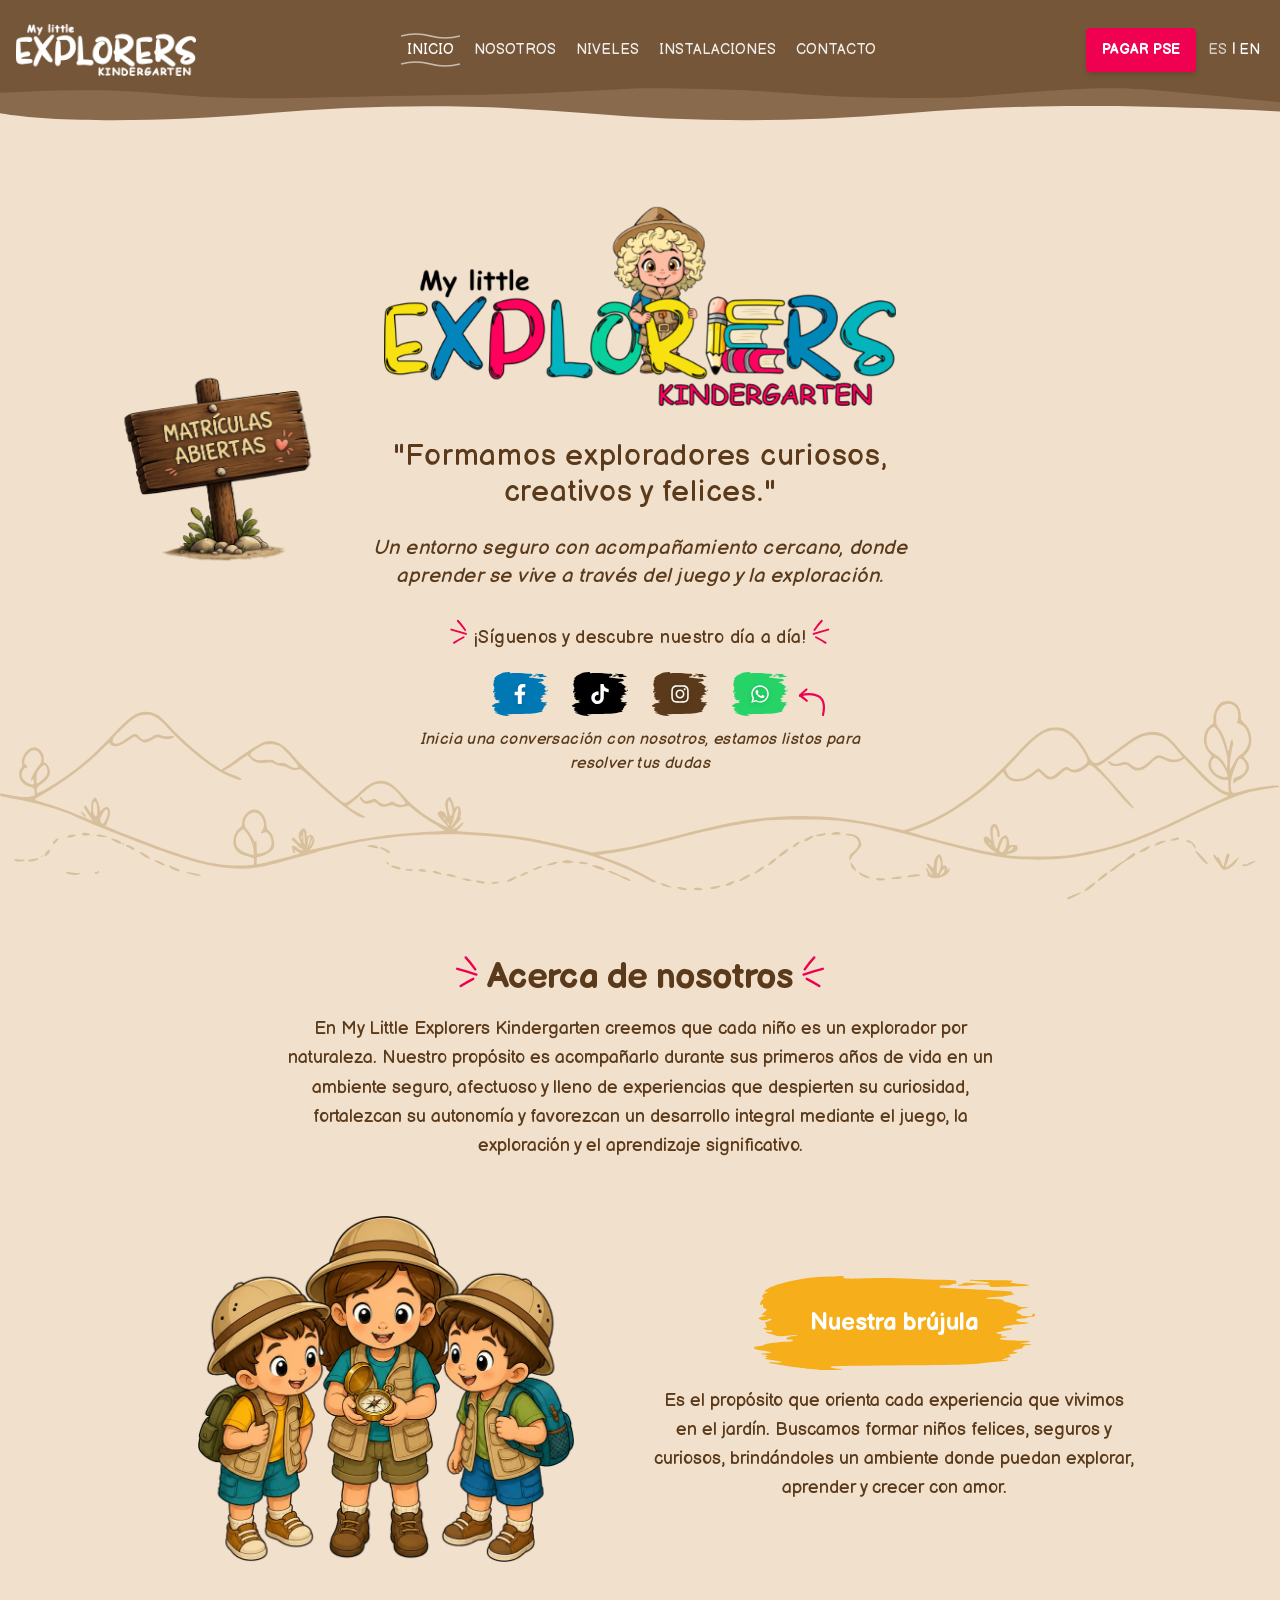
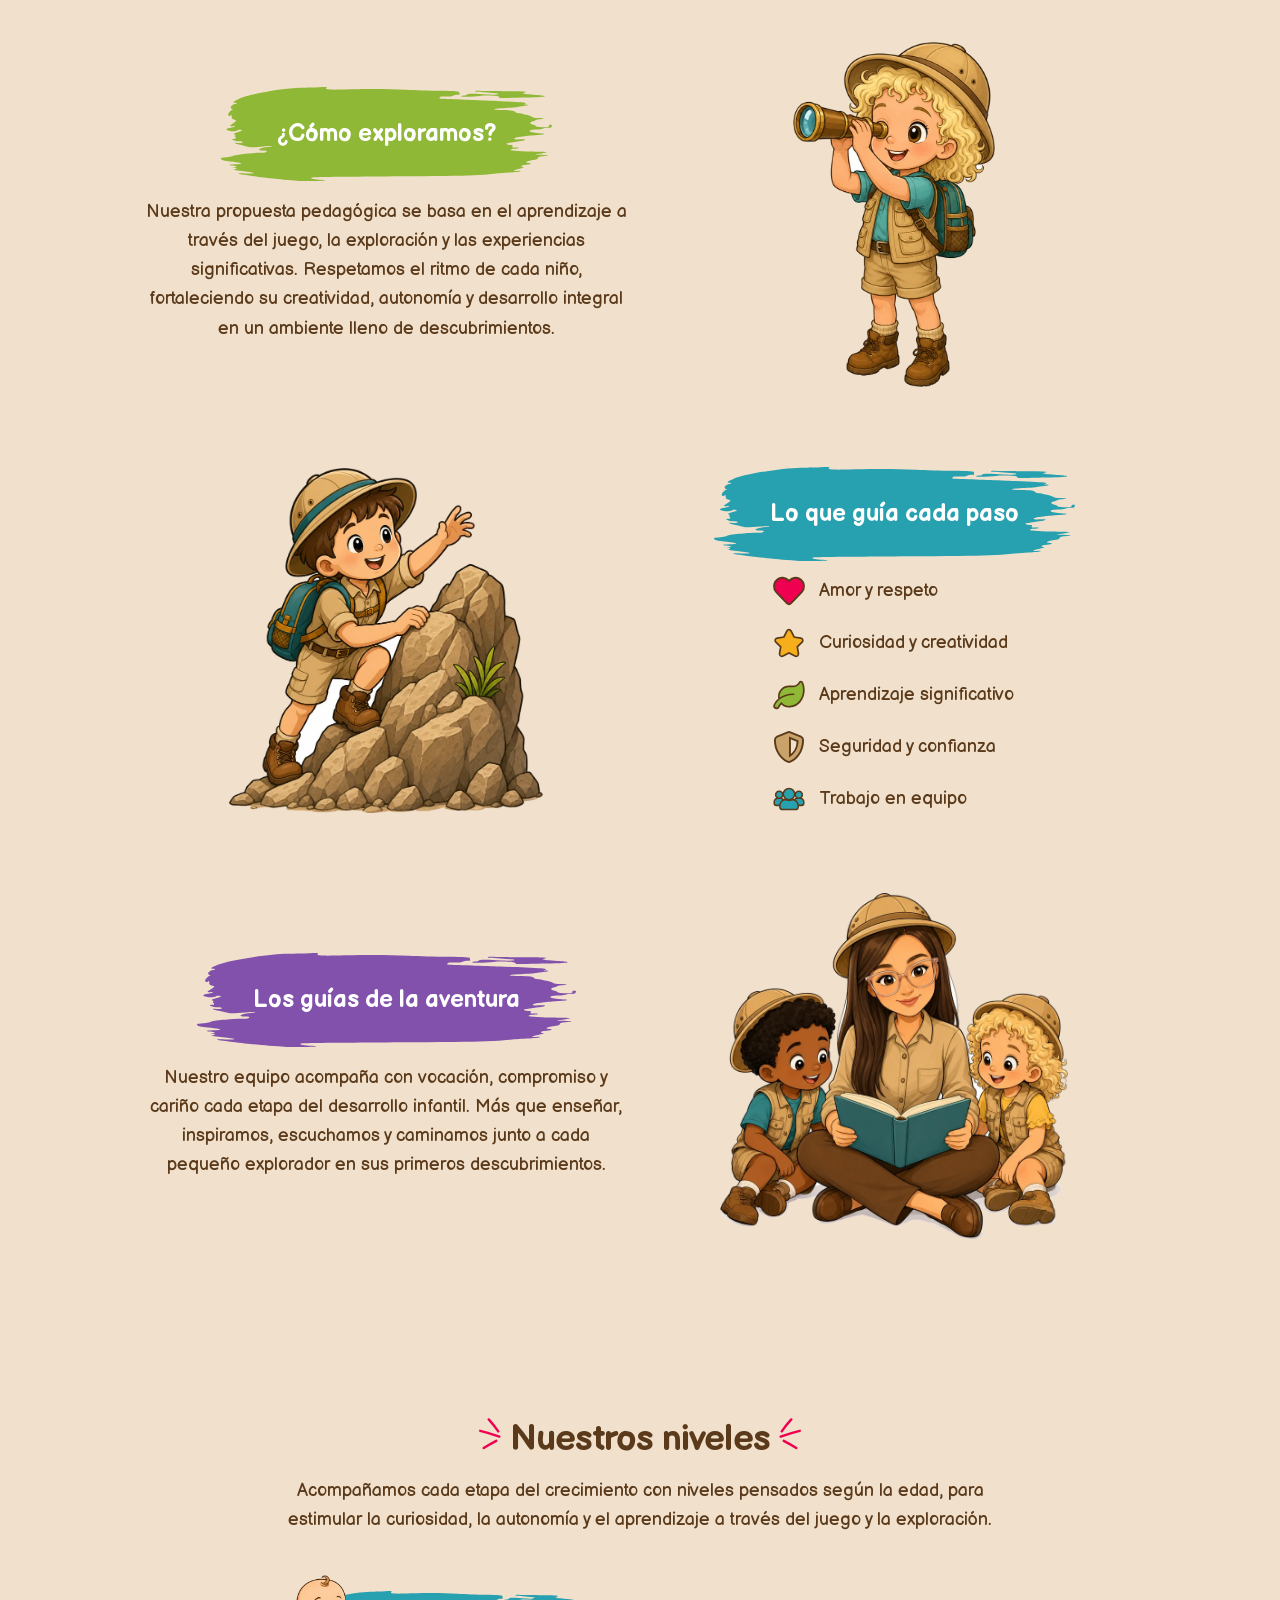
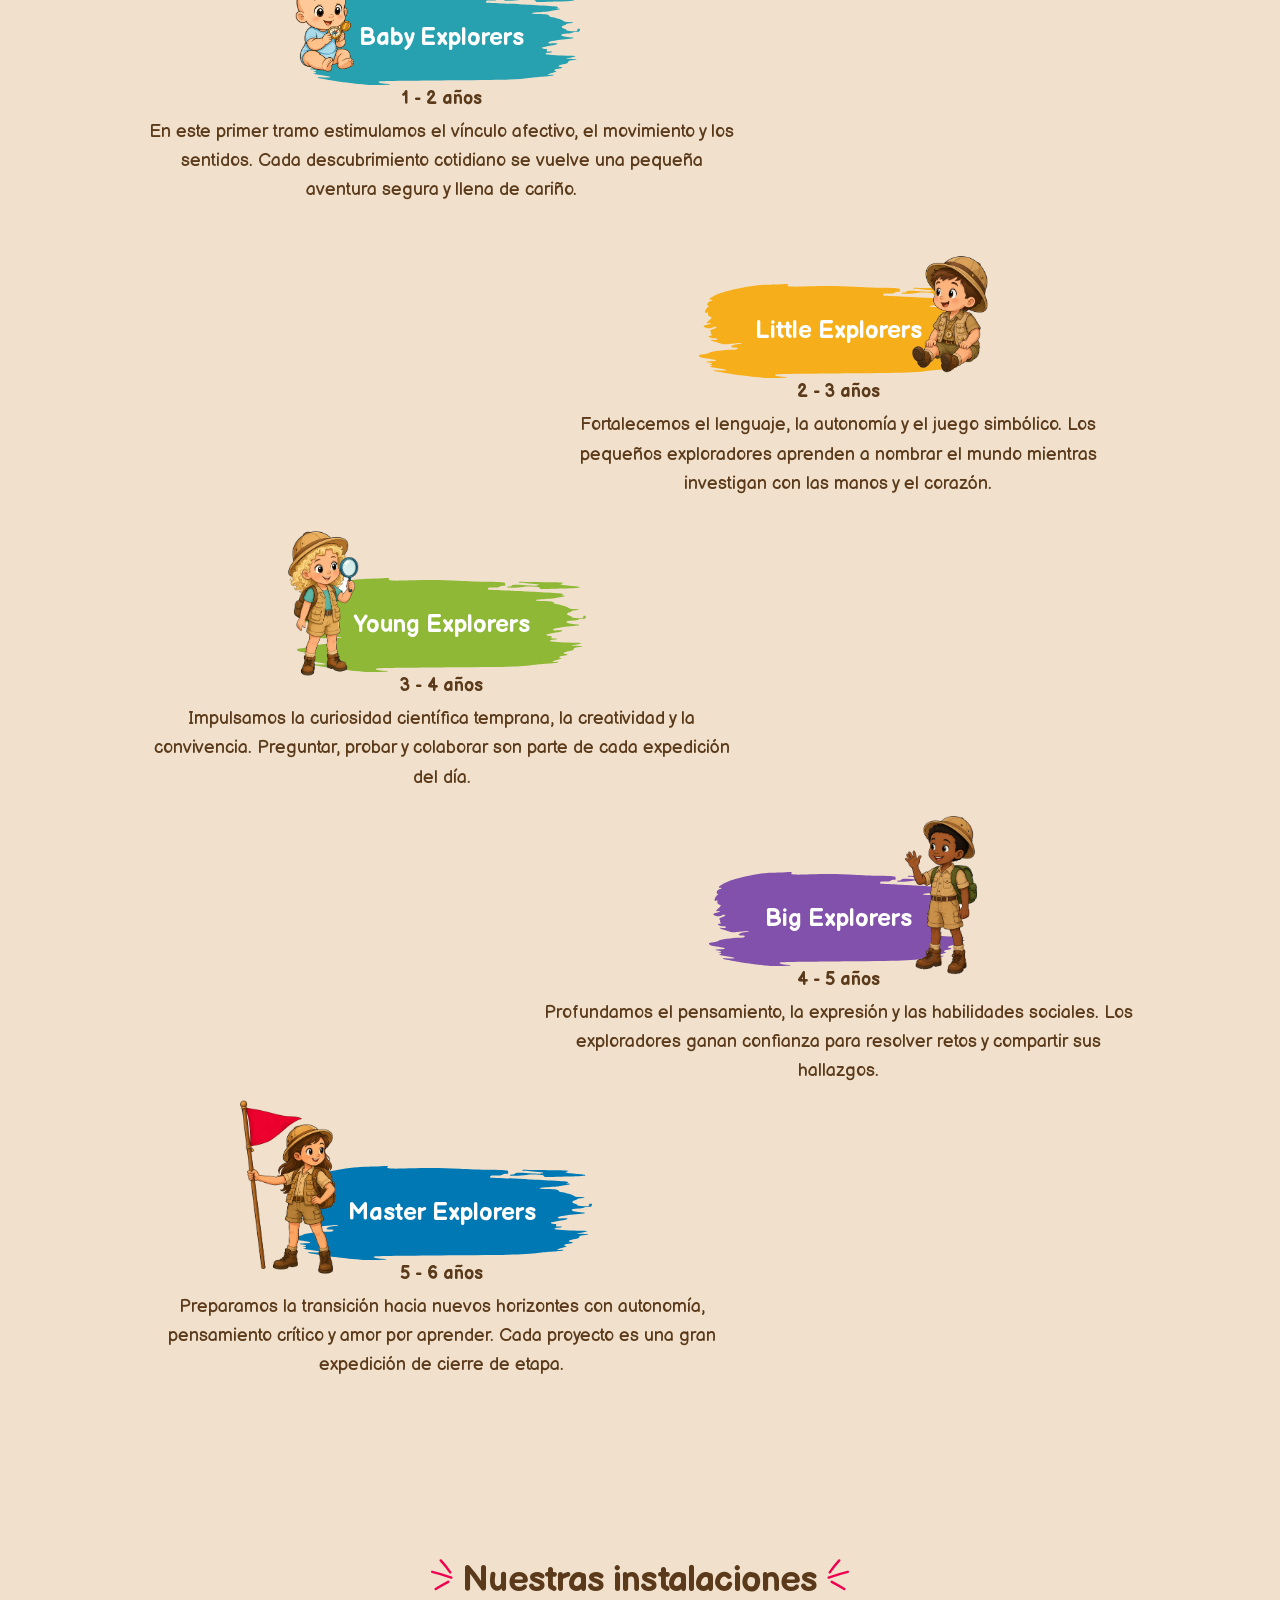
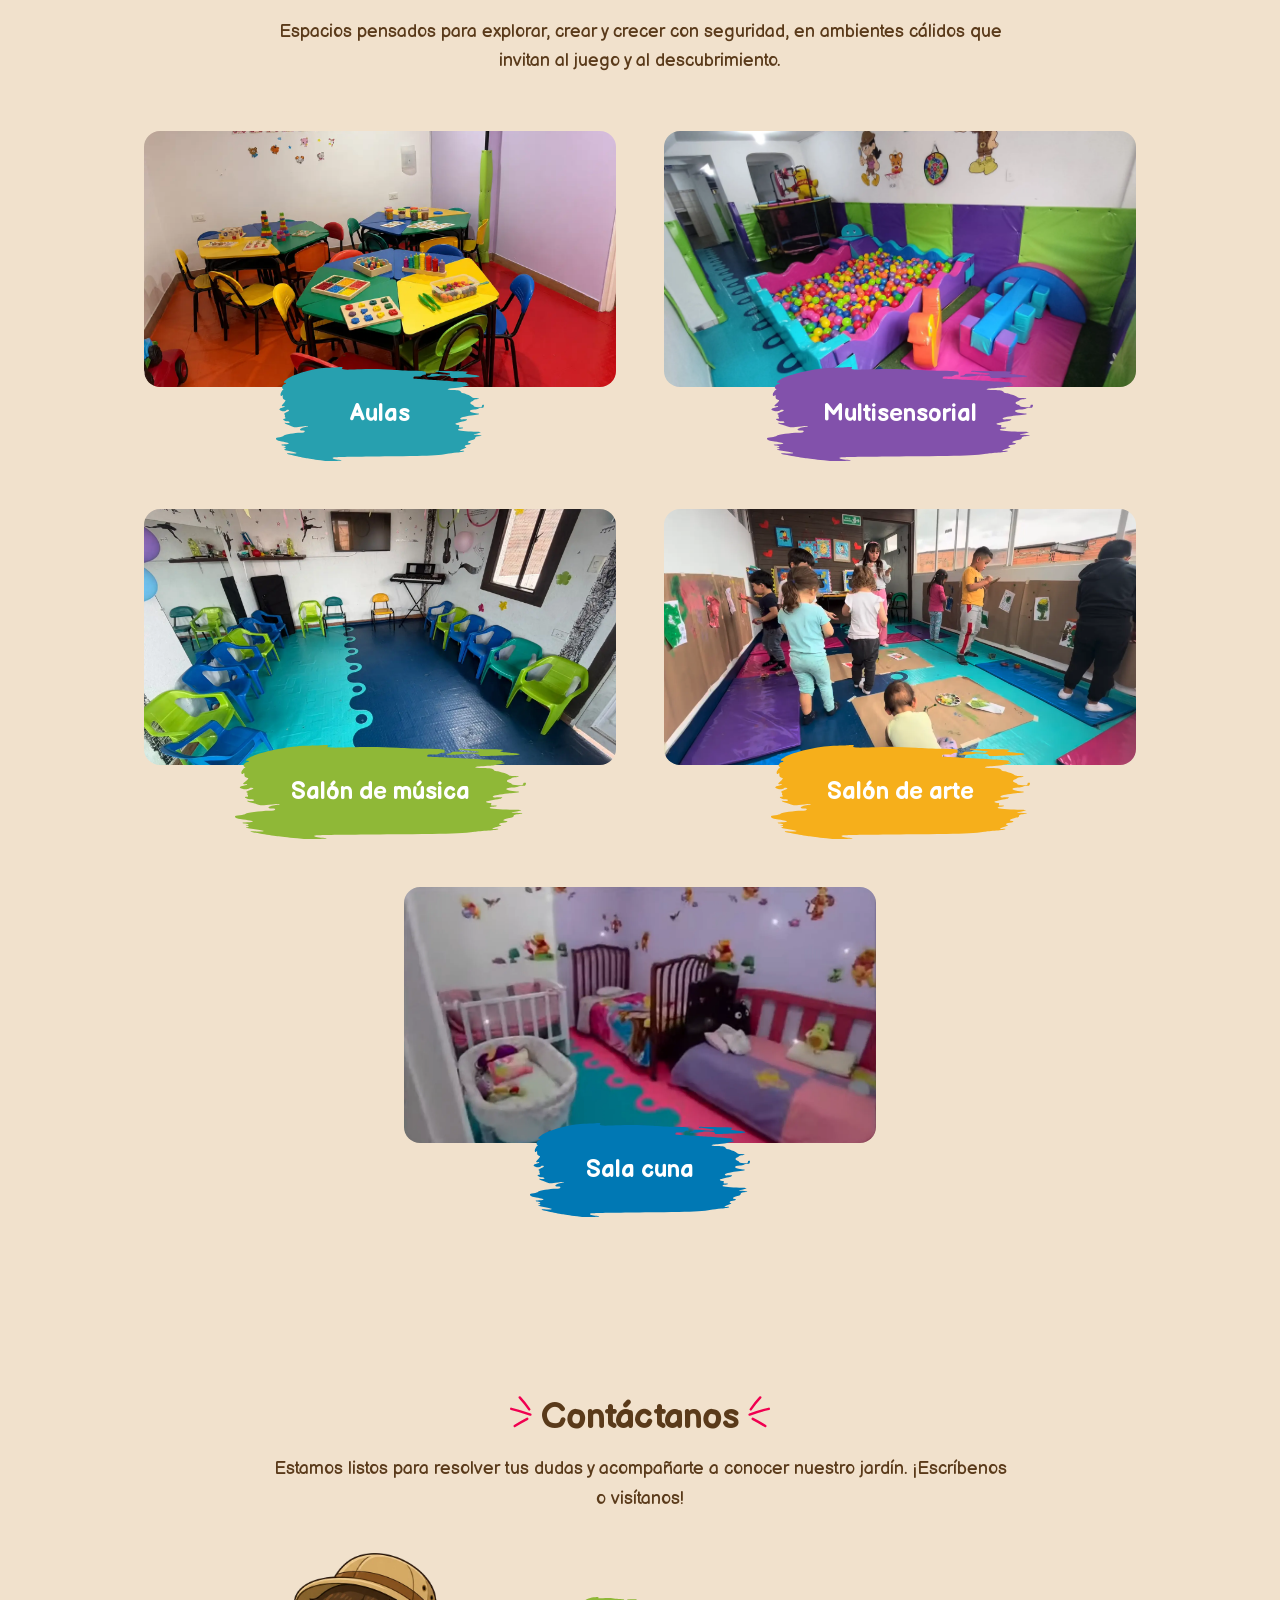
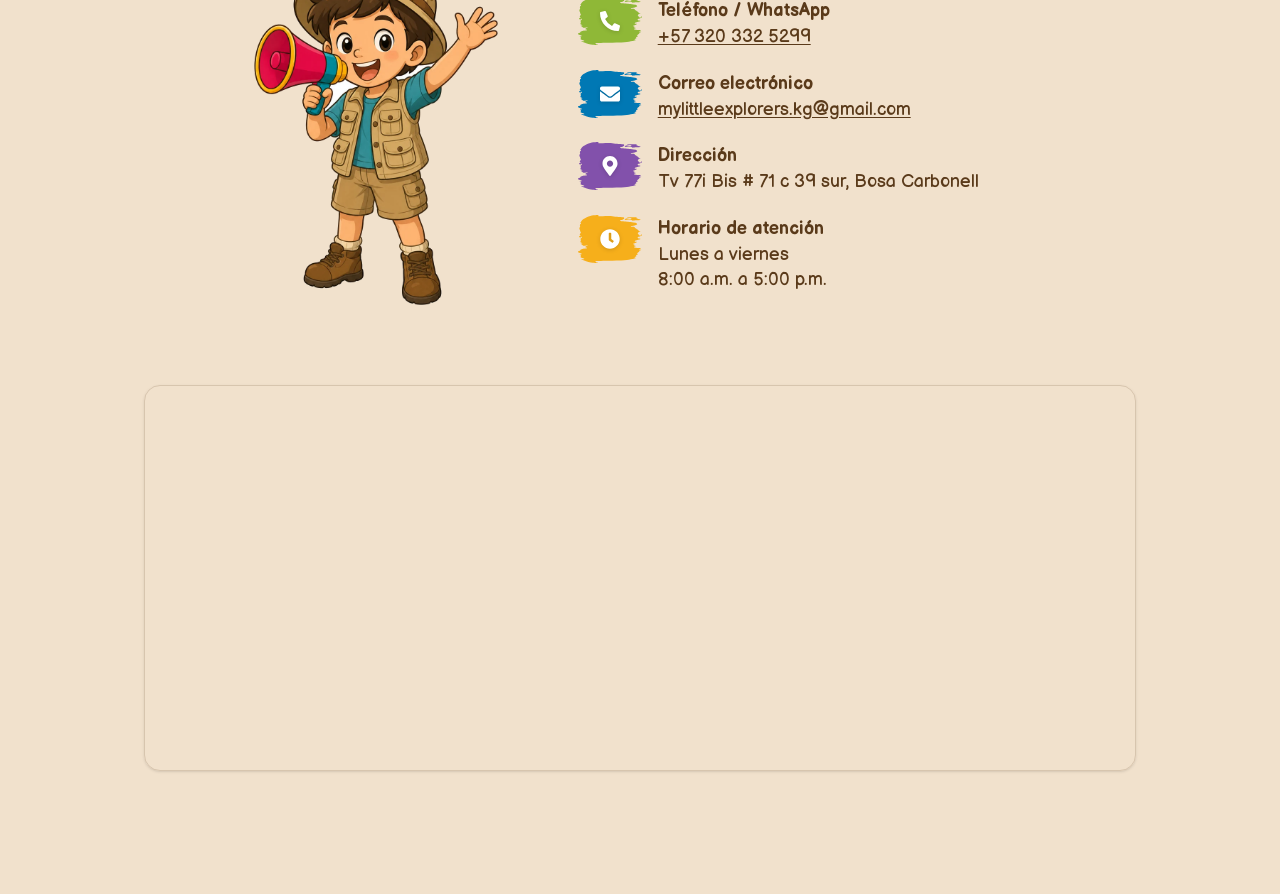
==== commit aa71da4d: "Deploy static from mlek-frontend" ====
--- a/index.html
+++ b/index.html
@@ -1 +1 @@
-<!DOCTYPE html><!--saFxmYluNyT03WLvIUfzk--><html lang="es"><head><meta charSet="utf-8"/><meta name="viewport" content="width=device-width, initial-scale=1, viewport-fit=cover"/><link rel="preload" href="/_next/static/media/23c67fdc37a0be90-s.p.f23a2ffc.woff2" as="font" crossorigin="" type="font/woff2"/><link rel="preload" href="/_next/static/media/d467006c6ab94bef-s.p.2dcc21f4.woff2" as="font" crossorigin="" type="font/woff2"/><link rel="preload" as="image" href="/images/logo-white.webp"/><link rel="preload" as="image" href="/images/logo.webp"/><link rel="preload" as="image" href="/images/open-registrations.webp"/><link rel="preload" as="image" href="/images/about/compass.webp"/><link rel="preload" as="image" href="/images/about/explore.webp"/><link rel="preload" as="image" href="/images/about/values.webp"/><link rel="preload" as="image" href="/images/about/team.webp"/><link rel="preload" as="image" href="/images/levels/baby-explorers.webp"/><link rel="preload" as="image" href="/images/levels/little-explorers.webp"/><link rel="preload" as="image" href="/images/levels/young-explorers.webp"/><link rel="stylesheet" href="/_next/static/chunks/51a77bddf3bc1d51.css" data-precedence="next"/><link rel="preload" as="script" fetchPriority="low" href="/_next/static/chunks/e060632d69e31f4e.js"/><script src="/_next/static/chunks/c88b5ee29e234c33.js" async=""></script><script src="/_next/static/chunks/80a5431d4e78c469.js" async=""></script><script src="/_next/static/chunks/803af64ae7e3251d.js" async=""></script><script src="/_next/static/chunks/turbopack-c8decf0068a0c889.js" async=""></script><script src="/_next/static/chunks/72a8df05664ba2ac.js" async=""></script><script src="/_next/static/chunks/ef82211496aa8624.js" async=""></script><script src="/_next/static/chunks/221e0744b683f94b.js" async=""></script><script src="/_next/static/chunks/54acdc74ad0965ad.js" async=""></script><script src="/_next/static/chunks/9406d52ee4d20d0c.js" async=""></script><script src="/_next/static/chunks/c68965ccfb8de2c8.js" async=""></script><script src="/_next/static/chunks/f77504d47257c0bc.js" async=""></script><link rel="preload" as="image" href="/images/levels/big-explorers.webp"/><link rel="preload" as="image" href="/images/levels/master-explorers.webp"/><link rel="preload" as="image" href="/images/facilities/classrooms.webp"/><link rel="preload" as="image" href="/images/facilities/multisensory.webp"/><link rel="preload" as="image" href="/images/facilities/music.webp"/><link rel="preload" as="image" href="/images/facilities/art.webp"/><link rel="preload" as="image" href="/images/facilities/nursery.webp"/><link rel="preload" as="image" href="/images/contact/signpost.webp"/><meta name="next-size-adjust" content=""/><meta name="theme-color" content="#5A3A1A"/><title>My Little Explorers Kindergarten</title><meta name="description" content="Formamos exploradores curiosos, creativos y felices. Jardín infantil en Bosa, Bogotá. Conoce nuestros niveles y escríbenos."/><meta name="author" content="My Little Explorers Kindergarten"/><meta name="keywords" content="jardín infantil,kindergarten,Bosa,Bogotá,educación inicial,preescolar"/><meta name="creator" content="My Little Explorers Kindergarten"/><meta name="robots" content="index, follow"/><meta property="og:title" content="My Little Explorers Kindergarten"/><meta property="og:description" content="Formamos exploradores curiosos, creativos y felices. Jardín infantil en Bosa."/><meta property="og:url" content="https://mylittleexplorerskindergarten.com"/><meta property="og:site_name" content="My Little Explorers Kindergarten"/><meta property="og:locale" content="es_CO"/><meta property="og:type" content="website"/><meta name="twitter:card" content="summary_large_image"/><meta name="twitter:title" content="My Little Explorers Kindergarten"/><meta name="twitter:description" content="Formamos exploradores curiosos, creativos y felices. Jardín infantil en Bosa."/><link rel="icon" href="/favicon.ico?favicon.d2ee3944.ico" sizes="28x32" type="image/x-icon"/><script src="/_next/static/chunks/a6dad97d9634a72d.js" noModule=""></script></head><body class="balsamiq_sans_4f98b61a-module__Xv82Va__variable font-[family-name:var(--font-balsamiq-sans)] antialiased"><div hidden=""><!--$--><!--/$--></div><div class="landing-page-bg flex w-full flex-col"><header class="pointer-events-none sticky top-0 z-50 w-full min-h-[var(--landing-header-height)] overflow-hidden bg-transparent"><svg aria-hidden="true" class="absolute inset-0 h-full w-full" fill="none" preserveAspectRatio="none" viewBox="0 0 1200 140" xmlns="http://www.w3.org/2000/svg"><path d="M0 0 H1200 V120 C1050 112 950 112 850 122 C750 132 650 132 550 122 C450 112 350 112 250 122 C150 132 50 132 0 122 L0 0 Z" fill="var(--landing-header-brown-2)"></path><path d="M0 0 H1200 V110 C1034 92 1066 90 900 105 C734 108 766 95 600 95 C434 105 466 100 300 105 C134 110 166 90 0 100 L0 0 Z" fill="var(--landing-header-brown-1)"></path></svg><div class="pointer-events-auto relative z-10 flex items-center justify-between gap-2 px-2 min-h-[100px] md:px-4"><span class="w-12 shrink-0 md:hidden" aria-hidden="true"></span><a aria-label="My Little Explorers Kindergarten - Inicio" href="/"><img src="/images/logo-white.webp" alt="My Little Explorers Logo" class="w-full h-auto max-w-45 object-contain cursor-pointer transition-transform hover:scale-105" width="265" height="80"/></a><nav aria-label="Abrir menú" class="hidden flex-1 items-center justify-center gap-2 md:flex"><a class="header-nav-link group relative rounded px-1.5 py-1 text-sm font-medium uppercase transition-colors focus-visible:outline focus-visible:ring-2 focus-visible:ring-white/80 focus-visible:ring-offset-2 focus-visible:ring-offset-[var(--landing-header-brown-2)] min-h-[36px] inline-flex items-center justify-center text-center is-active text-[var(--landing-header-text)]" href="/"><span class="header-nav-wave header-nav-wave-top pointer-events-none absolute left-0 right-0 top-0 flex h-2 items-center" aria-hidden="true"><svg viewBox="0 0 40 8" class="h-full w-full shrink-0" preserveAspectRatio="none" aria-hidden="true"><path d="M0 4 Q 10 0 20 4 Q 30 8 40 4" stroke="currentColor" fill="none" stroke-width="1.5"></path></svg></span><span class="header-nav-wave header-nav-wave-bottom pointer-events-none absolute bottom-0 left-0 right-0 flex h-2 items-center" aria-hidden="true"><svg viewBox="0 0 40 8" class="h-full w-full shrink-0" preserveAspectRatio="none" aria-hidden="true"><path d="M0 4 Q 10 0 20 4 Q 30 8 40 4" stroke="currentColor" fill="none" stroke-width="1.5"></path></svg></span>Inicio</a><a class="header-nav-link group relative rounded px-1.5 py-1 text-sm font-medium uppercase transition-colors focus-visible:outline focus-visible:ring-2 focus-visible:ring-white/80 focus-visible:ring-offset-2 focus-visible:ring-offset-[var(--landing-header-brown-2)] min-h-[36px] inline-flex items-center justify-center text-center text-[var(--landing-header-text-muted)]" href="/nosotros"><span class="header-nav-wave header-nav-wave-top pointer-events-none absolute left-0 right-0 top-0 flex h-2 items-center" aria-hidden="true"><svg viewBox="0 0 40 8" class="h-full w-full shrink-0" preserveAspectRatio="none" aria-hidden="true"><path d="M0 4 Q 10 0 20 4 Q 30 8 40 4" stroke="currentColor" fill="none" stroke-width="1.5"></path></svg></span><span class="header-nav-wave header-nav-wave-bottom pointer-events-none absolute bottom-0 left-0 right-0 flex h-2 items-center" aria-hidden="true"><svg viewBox="0 0 40 8" class="h-full w-full shrink-0" preserveAspectRatio="none" aria-hidden="true"><path d="M0 4 Q 10 0 20 4 Q 30 8 40 4" stroke="currentColor" fill="none" stroke-width="1.5"></path></svg></span>Nosotros</a><a class="header-nav-link group relative rounded px-1.5 py-1 text-sm font-medium uppercase transition-colors focus-visible:outline focus-visible:ring-2 focus-visible:ring-white/80 focus-visible:ring-offset-2 focus-visible:ring-offset-[var(--landing-header-brown-2)] min-h-[36px] inline-flex items-center justify-center text-center text-[var(--landing-header-text-muted)]" href="/niveles"><span class="header-nav-wave header-nav-wave-top pointer-events-none absolute left-0 right-0 top-0 flex h-2 items-center" aria-hidden="true"><svg viewBox="0 0 40 8" class="h-full w-full shrink-0" preserveAspectRatio="none" aria-hidden="true"><path d="M0 4 Q 10 0 20 4 Q 30 8 40 4" stroke="currentColor" fill="none" stroke-width="1.5"></path></svg></span><span class="header-nav-wave header-nav-wave-bottom pointer-events-none absolute bottom-0 left-0 right-0 flex h-2 items-center" aria-hidden="true"><svg viewBox="0 0 40 8" class="h-full w-full shrink-0" preserveAspectRatio="none" aria-hidden="true"><path d="M0 4 Q 10 0 20 4 Q 30 8 40 4" stroke="currentColor" fill="none" stroke-width="1.5"></path></svg></span>Niveles</a><a class="header-nav-link group relative rounded px-1.5 py-1 text-sm font-medium uppercase transition-colors focus-visible:outline focus-visible:ring-2 focus-visible:ring-white/80 focus-visible:ring-offset-2 focus-visible:ring-offset-[var(--landing-header-brown-2)] min-h-[36px] inline-flex items-center justify-center text-center text-[var(--landing-header-text-muted)]" href="/instalaciones"><span class="header-nav-wave header-nav-wave-top pointer-events-none absolute left-0 right-0 top-0 flex h-2 items-center" aria-hidden="true"><svg viewBox="0 0 40 8" class="h-full w-full shrink-0" preserveAspectRatio="none" aria-hidden="true"><path d="M0 4 Q 10 0 20 4 Q 30 8 40 4" stroke="currentColor" fill="none" stroke-width="1.5"></path></svg></span><span class="header-nav-wave header-nav-wave-bottom pointer-events-none absolute bottom-0 left-0 right-0 flex h-2 items-center" aria-hidden="true"><svg viewBox="0 0 40 8" class="h-full w-full shrink-0" preserveAspectRatio="none" aria-hidden="true"><path d="M0 4 Q 10 0 20 4 Q 30 8 40 4" stroke="currentColor" fill="none" stroke-width="1.5"></path></svg></span>Instalaciones</a><a class="header-nav-link group relative rounded px-1.5 py-1 text-sm font-medium uppercase transition-colors focus-visible:outline focus-visible:ring-2 focus-visible:ring-white/80 focus-visible:ring-offset-2 focus-visible:ring-offset-[var(--landing-header-brown-2)] min-h-[36px] inline-flex items-center justify-center text-center text-[var(--landing-header-text-muted)]" href="/contacto"><span class="header-nav-wave header-nav-wave-top pointer-events-none absolute left-0 right-0 top-0 flex h-2 items-center" aria-hidden="true"><svg viewBox="0 0 40 8" class="h-full w-full shrink-0" preserveAspectRatio="none" aria-hidden="true"><path d="M0 4 Q 10 0 20 4 Q 30 8 40 4" stroke="currentColor" fill="none" stroke-width="1.5"></path></svg></span><span class="header-nav-wave header-nav-wave-bottom pointer-events-none absolute bottom-0 left-0 right-0 flex h-2 items-center" aria-hidden="true"><svg viewBox="0 0 40 8" class="h-full w-full shrink-0" preserveAspectRatio="none" aria-hidden="true"><path d="M0 4 Q 10 0 20 4 Q 30 8 40 4" stroke="currentColor" fill="none" stroke-width="1.5"></path></svg></span>Contacto</a></nav><div class="hidden shrink-0 items-center gap-2 md:flex"><a href="https://www.mipagoamigo.com/MPA_WebSite/ServicePayments/StartPayment?searchedAgreementName=MY%20LITTLE%20EXPLORERS%20KINDERGARTEN%20SAS" target="_blank" rel="noopener noreferrer" class="inline-flex min-h-[44px] items-center justify-center rounded px-4 py-2 text-sm font-bold uppercase text-white shadow-md transition-transform hover:scale-[1.02] focus-visible:outline focus-visible:ring-2 focus-visible:ring-white focus-visible:ring-offset-2 focus-visible:ring-offset-[var(--landing-header-brown-2)]" id="header-pay-pse" style="background-color:#F00050">Pagar PSE</a><nav aria-label="Idioma" class="flex items-center gap-px"><span class="flex items-center"><button type="button" class="cursor-pointer text-sm uppercase transition-opacity min-h-[32px] min-w-0 inline-flex items-center justify-center rounded px-1 py-0.5 focus-visible:outline focus-visible:ring-2 focus-visible:ring-white/80 opacity-70" aria-current="true" style="color:var(--landing-header-text)">ES</button></span><span class="flex items-center"><span class="text-[var(--landing-header-text-muted)]" aria-hidden="true">|</span><button type="button" class="cursor-pointer text-sm uppercase transition-opacity min-h-[32px] min-w-0 inline-flex items-center justify-center rounded px-1 py-0.5 focus-visible:outline focus-visible:ring-2 focus-visible:ring-white/80 opacity-100 hover:opacity-90" style="color:var(--landing-header-text)">EN</button></span></nav></div><button type="button" class="flex h-12 w-12 shrink-0 cursor-pointer flex-col items-center justify-center gap-1.5 rounded text-[var(--landing-header-text)] focus-visible:outline focus-visible:ring-2 focus-visible:ring-white/80 focus-visible:ring-offset-2 focus-visible:ring-offset-[var(--landing-header-brown-2)] md:hidden" aria-expanded="false" aria-label="Abrir menú"><span class="block h-[3px] w-6 rounded-full bg-current transition-all duration-200" style="transform:none"></span><span class="block h-[3px] w-6 rounded-full bg-current transition-all duration-200" style="opacity:1"></span><span class="block h-[3px] w-6 rounded-full bg-current transition-all duration-200" style="transform:none"></span></button></div><div aria-hidden="true" class="fixed left-0 right-0 top-[105px] z-40 flex flex-col bg-[var(--landing-header-brown-2)] px-6 pt-8 pb-8 transition-transform duration-300 ease-out md:top-[80px] md:hidden" style="bottom:0;pointer-events:none;transform:translateX(100%)"><nav class="flex flex-1 flex-col items-center justify-center gap-4 text-center" aria-label="Abrir menú"><a class="header-nav-link group relative rounded px-1.5 py-1 text-sm font-medium uppercase transition-colors focus-visible:outline focus-visible:ring-2 focus-visible:ring-white/80 focus-visible:ring-offset-2 focus-visible:ring-offset-[var(--landing-header-brown-2)] min-h-[36px] inline-flex items-center justify-center text-center is-active text-[var(--landing-header-text)]" href="/"><span class="header-nav-wave header-nav-wave-top pointer-events-none absolute left-0 right-0 top-0 flex h-2 items-center" aria-hidden="true"><svg viewBox="0 0 40 8" class="h-full w-full shrink-0" preserveAspectRatio="none" aria-hidden="true"><path d="M0 4 Q 10 0 20 4 Q 30 8 40 4" stroke="currentColor" fill="none" stroke-width="1.5"></path></svg></span><span class="header-nav-wave header-nav-wave-bottom pointer-events-none absolute bottom-0 left-0 right-0 flex h-2 items-center" aria-hidden="true"><svg viewBox="0 0 40 8" class="h-full w-full shrink-0" preserveAspectRatio="none" aria-hidden="true"><path d="M0 4 Q 10 0 20 4 Q 30 8 40 4" stroke="currentColor" fill="none" stroke-width="1.5"></path></svg></span>Inicio</a><a class="header-nav-link group relative rounded px-1.5 py-1 text-sm font-medium uppercase transition-colors focus-visible:outline focus-visible:ring-2 focus-visible:ring-white/80 focus-visible:ring-offset-2 focus-visible:ring-offset-[var(--landing-header-brown-2)] min-h-[36px] inline-flex items-center justify-center text-center text-[var(--landing-header-text-muted)]" href="/nosotros"><span class="header-nav-wave header-nav-wave-top pointer-events-none absolute left-0 right-0 top-0 flex h-2 items-center" aria-hidden="true"><svg viewBox="0 0 40 8" class="h-full w-full shrink-0" preserveAspectRatio="none" aria-hidden="true"><path d="M0 4 Q 10 0 20 4 Q 30 8 40 4" stroke="currentColor" fill="none" stroke-width="1.5"></path></svg></span><span class="header-nav-wave header-nav-wave-bottom pointer-events-none absolute bottom-0 left-0 right-0 flex h-2 items-center" aria-hidden="true"><svg viewBox="0 0 40 8" class="h-full w-full shrink-0" preserveAspectRatio="none" aria-hidden="true"><path d="M0 4 Q 10 0 20 4 Q 30 8 40 4" stroke="currentColor" fill="none" stroke-width="1.5"></path></svg></span>Nosotros</a><a class="header-nav-link group relative rounded px-1.5 py-1 text-sm font-medium uppercase transition-colors focus-visible:outline focus-visible:ring-2 focus-visible:ring-white/80 focus-visible:ring-offset-2 focus-visible:ring-offset-[var(--landing-header-brown-2)] min-h-[36px] inline-flex items-center justify-center text-center text-[var(--landing-header-text-muted)]" href="/niveles"><span class="header-nav-wave header-nav-wave-top pointer-events-none absolute left-0 right-0 top-0 flex h-2 items-center" aria-hidden="true"><svg viewBox="0 0 40 8" class="h-full w-full shrink-0" preserveAspectRatio="none" aria-hidden="true"><path d="M0 4 Q 10 0 20 4 Q 30 8 40 4" stroke="currentColor" fill="none" stroke-width="1.5"></path></svg></span><span class="header-nav-wave header-nav-wave-bottom pointer-events-none absolute bottom-0 left-0 right-0 flex h-2 items-center" aria-hidden="true"><svg viewBox="0 0 40 8" class="h-full w-full shrink-0" preserveAspectRatio="none" aria-hidden="true"><path d="M0 4 Q 10 0 20 4 Q 30 8 40 4" stroke="currentColor" fill="none" stroke-width="1.5"></path></svg></span>Niveles</a><a class="header-nav-link group relative rounded px-1.5 py-1 text-sm font-medium uppercase transition-colors focus-visible:outline focus-visible:ring-2 focus-visible:ring-white/80 focus-visible:ring-offset-2 focus-visible:ring-offset-[var(--landing-header-brown-2)] min-h-[36px] inline-flex items-center justify-center text-center text-[var(--landing-header-text-muted)]" href="/instalaciones"><span class="header-nav-wave header-nav-wave-top pointer-events-none absolute left-0 right-0 top-0 flex h-2 items-center" aria-hidden="true"><svg viewBox="0 0 40 8" class="h-full w-full shrink-0" preserveAspectRatio="none" aria-hidden="true"><path d="M0 4 Q 10 0 20 4 Q 30 8 40 4" stroke="currentColor" fill="none" stroke-width="1.5"></path></svg></span><span class="header-nav-wave header-nav-wave-bottom pointer-events-none absolute bottom-0 left-0 right-0 flex h-2 items-center" aria-hidden="true"><svg viewBox="0 0 40 8" class="h-full w-full shrink-0" preserveAspectRatio="none" aria-hidden="true"><path d="M0 4 Q 10 0 20 4 Q 30 8 40 4" stroke="currentColor" fill="none" stroke-width="1.5"></path></svg></span>Instalaciones</a><a class="header-nav-link group relative rounded px-1.5 py-1 text-sm font-medium uppercase transition-colors focus-visible:outline focus-visible:ring-2 focus-visible:ring-white/80 focus-visible:ring-offset-2 focus-visible:ring-offset-[var(--landing-header-brown-2)] min-h-[36px] inline-flex items-center justify-center text-center text-[var(--landing-header-text-muted)]" href="/contacto"><span class="header-nav-wave header-nav-wave-top pointer-events-none absolute left-0 right-0 top-0 flex h-2 items-center" aria-hidden="true"><svg viewBox="0 0 40 8" class="h-full w-full shrink-0" preserveAspectRatio="none" aria-hidden="true"><path d="M0 4 Q 10 0 20 4 Q 30 8 40 4" stroke="currentColor" fill="none" stroke-width="1.5"></path></svg></span><span class="header-nav-wave header-nav-wave-bottom pointer-events-none absolute bottom-0 left-0 right-0 flex h-2 items-center" aria-hidden="true"><svg viewBox="0 0 40 8" class="h-full w-full shrink-0" preserveAspectRatio="none" aria-hidden="true"><path d="M0 4 Q 10 0 20 4 Q 30 8 40 4" stroke="currentColor" fill="none" stroke-width="1.5"></path></svg></span>Contacto</a></nav><div class="flex flex-col items-center gap-4 border-t border-white/20 pt-6 text-center"><a href="https://www.mipagoamigo.com/MPA_WebSite/ServicePayments/StartPayment?searchedAgreementName=MY%20LITTLE%20EXPLORERS%20KINDERGARTEN%20SAS" target="_blank" rel="noopener noreferrer" class="inline-flex min-h-[48px] items-center justify-center rounded px-6 py-3 text-sm font-bold uppercase text-white shadow-md" style="background-color:#F00050">Pagar PSE</a><nav aria-label="Idioma" class="flex items-center gap-px"><span class="flex items-center"><button type="button" class="cursor-pointer text-sm uppercase transition-opacity min-h-[32px] min-w-0 inline-flex items-center justify-center rounded px-1 py-0.5 focus-visible:outline focus-visible:ring-2 focus-visible:ring-white/80 opacity-70" aria-current="true" style="color:var(--landing-header-text)">ES</button></span><span class="flex items-center"><span class="text-[var(--landing-header-text-muted)]" aria-hidden="true">|</span><button type="button" class="cursor-pointer text-sm uppercase transition-opacity min-h-[32px] min-w-0 inline-flex items-center justify-center rounded px-1 py-0.5 focus-visible:outline focus-visible:ring-2 focus-visible:ring-white/80 opacity-100 hover:opacity-90" style="color:var(--landing-header-text)">EN</button></span></nav></div></div></header><main class="flex flex-1 flex-col"><div aria-hidden="true" class="pointer-events-none fixed inset-x-0 bottom-0 z-0 h-[var(--landing-mountains-clearance)] bg-[length:100%_auto] bg-bottom bg-no-repeat" style="background-image:url(&#x27;/images/mountains.svg&#x27;)"></div><section id="landing-home" class="relative z-10 flex w-full flex-col min-h-[calc(100dvh-var(--landing-header-height))] scroll-mt-[var(--landing-header-height)] pb-[var(--landing-section-bottom-padding)]"><div class="mx-auto flex w-full max-w-[var(--landing-section-max-width)] min-h-0 flex-1 flex-col px-4 items-center justify-center pt-5 text-center"><div class="relative mx-auto flex w-full max-w-lg flex-col items-center lg:max-w-xl"><img class="h-auto w-full max-w-[min(22rem,85vw)] object-contain opacity-0 animate-[fade-in-up_0.5s_ease-out_both] sm:max-w-[24rem] md:max-w-[28rem] lg:max-w-[32rem]" src="/images/logo.webp" alt="My Little Explorers Kindergarten" width="658" height="256"/><img class="mt-6 h-auto w-40 object-contain opacity-0 sm:w-44 md:w-48 animate-[fade-in-up_0.5s_ease-out_0.1s_both] lg:absolute lg:left-0 lg:top-20 lg:mt-20 lg:w-48 lg:-translate-x-[calc(100%+1.25rem)] xl:w-52 xl:-translate-x-[calc(100%+2rem)]" src="/images/open-registrations.webp" alt="Matrículas abiertas" width="1024" height="1536"/><p class="mt-3 max-w-lg text-xl tracking-wide text-[var(--landing-header-brown-3)] opacity-0 sm:text-2xl md:text-3xl lg:mt-8 animate-[fade-in-up_0.5s_ease-out_0.15s_both]">&quot;Formamos exploradores curiosos, creativos y felices.&quot;</p><p class="mt-6 max-w-2xl text-base italic tracking-wide text-[var(--landing-header-brown-3)] opacity-0 sm:text-lg md:text-xl animate-[fade-in-up_0.5s_ease-out_0.4s_both]">Un entorno seguro con acompañamiento cercano, donde aprender se vive a través del juego y la exploración.</p><div class="mt-8 flex w-full flex-col items-center opacity-0 animate-[fade-in-up_0.5s_ease-out_0.55s_both]"><p class="flex max-w-md items-start justify-center gap-1 text-base font-medium tracking-wide text-[var(--landing-header-brown-3)] sm:text-lg"><svg aria-hidden="true" viewBox="0 0 26 36" fill="none" xmlns="http://www.w3.org/2000/svg" class="-mt-1.5 h-8 w-5 shrink-0 self-start sm:-mt-2 sm:h-9 sm:w-[1.35rem] rotate-[12deg] text-[var(--landing-palette-fuchsia)]"><path d="M20 14Q14 8.5 9 5" stroke="currentColor" stroke-width="2.25" stroke-linecap="round"></path><path d="M22 18.5Q12 17.2 3.5 17" stroke="currentColor" stroke-width="2.25" stroke-linecap="round"></path><path d="M20 23Q14.5 27.5 10 32" stroke="currentColor" stroke-width="2.25" stroke-linecap="round"></path></svg><span class="pt-0.5">¡Síguenos y descubre nuestro día a día!</span><svg aria-hidden="true" viewBox="0 0 26 36" fill="none" xmlns="http://www.w3.org/2000/svg" class="-mt-1.5 h-8 w-5 shrink-0 self-start sm:-mt-2 sm:h-9 sm:w-[1.35rem] -rotate-[12deg] -scale-x-100 text-[var(--landing-palette-fuchsia)]"><path d="M20 14Q14 8.5 9 5" stroke="currentColor" stroke-width="2.25" stroke-linecap="round"></path><path d="M22 18.5Q12 17.2 3.5 17" stroke="currentColor" stroke-width="2.25" stroke-linecap="round"></path><path d="M20 23Q14.5 27.5 10 32" stroke="currentColor" stroke-width="2.25" stroke-linecap="round"></path></svg></p><nav aria-label="Redes sociales" class="mt-5 flex items-center justify-center gap-5 sm:gap-6"><a href="https://www.facebook.com/mylittleexplorerskindergarten" target="_blank" rel="noopener noreferrer" aria-label="Facebook" class="relative inline-flex h-11 w-14 shrink-0 items-center justify-center transition-transform hover:scale-110 focus-visible:outline focus-visible:ring-2 focus-visible:ring-[var(--home-social-blob-color)] focus-visible:ring-offset-2 focus-visible:ring-offset-[var(--landing-bg)]" style="--home-social-blob-color:#0078B4"><svg aria-hidden="true" class="pointer-events-none absolute inset-0 h-full w-full overflow-visible" preserveAspectRatio="none" viewBox="0 0 684.71313 153.52399"><g transform="translate(-48.209526,-79.694601)"><path d="m 205.05607,232.74304 c -28.5013,-1.5452 -43.39858,-2.60146 -54,-3.82875 -6.875,-0.79589 -24.425,-2.61293 -39,-4.03787 -30.070694,-2.93989 -37.204174,-5.02077 -13.391218,-3.90631 15.461918,0.72364 23.135948,-0.72029 10.654718,-2.00477 -3.16992,-0.32623 -9.588498,-1.02239 -14.263498,-1.54704 -4.675,-0.52465 -11.65,-1.27202 -15.5,-1.66082 -7,-0.70692 -7,-0.70692 -2.659984,-1.60326 4.951163,-1.02255 4.801911,-1.74014 -0.578973,-2.78365 -3.761043,-0.72938 -3.761043,-0.72938 -0.17771,-0.84438 7.133351,-0.22893 4.896329,-1.63822 -4.240852,-2.67168 -9.342481,-1.05667 -9.342481,-1.05667 4.975817,-1.8817 21.209902,-1.22212 18.491502,-2.10928 -16.663259,-5.43809 -6.265662,-0.5933 -9.870706,-1.41063 -10.940476,-2.4804 -2.330768,-2.33076 -1.651695,-2.55694 10.644351,-3.54536 6.701604,-0.5387 12.082322,-1.48447 13.415569,-2.35805 2.696745,-1.76697 37.603895,-4.93922 54.725515,-4.97328 11.20988,-0.0223 15.66052,-0.88868 14.46899,-2.81661 -0.32286,-0.52241 -3.97297,-0.94983 -8.11134,-0.94983 -14.39152,0 -6.28067,-4.47299 10.21318,-5.63239 5.2399,-0.36833 9.16756,-0.9806 8.72813,-1.3606 -0.43943,-0.37999 -8.22396,-0.11466 -17.29896,0.58963 -21.87704,1.69783 -30.18557,1.69439 -34.72976,-0.0144 -2.073628,-0.77972 -8.270238,-2.17817 -13.770238,-3.10764 -11.646512,-1.9682 -14.929648,-3.71961 -5.284211,-2.81891 7.547395,0.70479 13.692291,-0.31097 10.284211,-1.69999 -1.1,-0.44832 -3.837448,-0.84676 -6.083219,-0.88541 -5.838294,-0.1005 -15.467052,-2.17993 -14.834364,-3.20364 0.294589,-0.47666 2.084059,-0.86665 3.9766,-0.86665 2.391985,0 3.440983,-0.45728 3.440983,-1.5 0,-0.825 -0.480324,-1.5 -1.067388,-1.5 -0.612312,0 -0.796754,-0.85269 -0.432612,-2 0.450475,-1.41932 0.1797,-2 -0.932612,-2 -0.862064,0 -1.567388,-0.43266 -1.567388,-0.96146 0,-0.92266 1.801863,-1.52649 12.23758,-4.10096 2.605669,-0.64282 4.491611,-1.56674 4.190983,-2.05317 -0.65978,-1.06754 -7.793239,-1.1864 -8.832476,-0.14716 -0.405485,0.40548 -1.267985,0.76535 -1.916666,0.79971 -0.648682,0.0344 -2.793694,0.41394 -4.766694,0.84351 -3.8275,0.83336 -14.660751,-0.72849 -16.279272,-2.34702 -1.326114,-1.32611 3.295028,-2.95212 10.542973,-3.70968 3.237098,-0.33834 6.167123,-1.07063 6.511166,-1.6273 0.409252,-0.66219 -1.181721,-0.79809 -4.601438,-0.39308 -6.403287,0.75837 -6.509282,-0.81876 -0.25921,-3.85688 6.434733,-3.12788 9.493813,-6.44651 5.942329,-6.44651 -4.993798,0 -7.986428,-2.06708 -7.526771,-5.19893 0.428728,-2.92111 -0.94961,-3.69396 -2.975287,-1.66829 -1.584633,1.58464 -4.267217,0.31948 -4.267217,-2.0125 0,-2.14211 4.714068,-6.56058 8.244604,-7.72761 2.255396,-0.74553 2.255396,-0.74553 -0.244604,-1.3601 -6.441346,-1.58344 -0.192244,-8.03257 7.783433,-8.03257 1.219112,0 2.216567,-0.45 2.216567,-1 0,-0.55 -1.575,-1 -3.5,-1 -4.189038,0 -4.560357,-1.40548 -0.75,-2.83881 1.5125,-0.56896 5.45,-2.14748 8.75,-3.507826 17.857208,-7.36123 90.286088,-17.731671 127.499998,-18.255581 12.925,-0.18196 30.7,-0.55947 39.5,-0.83891 15.62645,-0.49622 15.94463,-0.46557 13.62833,1.3126 -3.66313,2.81211 7.16111,3.30666 49.46107,2.25983 44.07303,-1.09072 76.67835,-0.9219 115.9106,0.60014 16.5,0.64013 47.8875,1.48238 69.75,1.87167 30.97383,0.55153 39.75,0.9866 39.75,1.97056 0,0.69451 0.27314,1.97456 0.60699,2.844541 0.50447,1.31463 -0.25215,1.58179 -4.47976,1.58179 -2.79772,0 -6.78336,0.66372 -8.85699,1.47494 -2.07363,0.81121 -6.24524,1.47933 -9.27024,1.4847 -3.025,0.005 -8.26101,0.008 -11.63557,0.006 -4.56887,-0.003 -6.28445,0.38388 -6.71862,1.51529 -0.73249,1.90885 -4.76813,1.56172 30.35419,2.61092 16.775,0.501116 40.625,1.316676 53,1.812346 12.375,0.49568 38.3625,1.48026 57.75,2.18796 33.44549,1.22085 43.52797,2.52131 32.5,4.19191 -1.5125,0.22912 -0.1625,0.48401 3,0.56642 8.78709,0.22897 6.84261,1.8953 -3,2.57087 -4.8125,0.33031 -10.775,1.01992 -13.25,1.53246 -2.475,0.51255 -12.825,1.20829 -23,1.5461 -29.66588,0.9849 -33.94964,3.11766 -7,3.4851 17.66046,0.24079 24.9465,1.16831 26.15607,3.3297 0.72774,1.3004 2.37167,1.6856 7.19362,1.6856 3.43767,0 6.73826,0.48795 7.33465,1.08434 0.59639,0.59639 3.94889,1.33373 7.45,1.63854 3.7039,0.32246 8.33794,1.54162 11.08242,2.91566 3.89584,1.95047 6.33243,2.37369 14,2.43175 5.10578,0.0386 10.18324,0.45702 11.28324,0.92971 1.35087,0.58049 -0.59651,0.88424 -6,0.93588 -4.91975,0.047 -9.0751,0.63722 -10.79224,1.53289 -1.53573,0.80105 -4.31706,1.74251 -6.18073,2.09214 -6.68225,1.2536 -5.79936,4.51433 1.40989,5.20705 2.77894,0.26702 4.88854,0.95212 4.77199,1.54973 -0.30787,1.57852 4.64398,2.43234 14.79109,2.55034 10.40851,0.12104 13.84191,-0.53465 13.08794,-2.49945 -0.3822,-0.996 0.41911,-1.36858 2.94344,-1.36858 3.79369,0 3.96122,0.21105 2.43344,3.06574 -0.85187,1.59173 -2.13574,1.93618 -7.25,1.94508 -3.41815,0.006 -8.23982,0.61768 -10.71482,1.35939 -2.475,0.7417 -8.10701,1.40986 -12.51558,1.48479 -22.33735,0.37964 -18.82122,4.97966 4.51558,5.90754 15.82774,0.62933 14.24349,2.08409 -3,2.75479 -13.98588,0.54399 -42.92979,3.41782 -45.75,4.54251 -5.6274,2.24417 -2.22595,3.21806 9.44128,2.70319 10.08888,-0.44522 11.43328,-0.32728 9.80887,0.86052 -1.03533,0.75705 -2.3589,1.3786 -2.94128,1.38124 -2.9786,0.0135 -33.84912,3.95213 -34.2693,4.3723 -1.46458,1.46459 1.54047,2.62291 6.80463,2.62291 5.66629,0 5.92067,0.1037 4.9058,2 -1.02748,1.91987 -0.75845,2.00061 6.71482,2.01531 5.39571,0.0106 7.32479,0.31284 6.28518,0.98469 -0.825,0.53316 -3.975,0.98241 -7,0.99834 -6.72506,0.0354 -10.20388,0.88776 -9.70985,2.37898 0.45563,1.37533 34.83497,2.90767 58.45985,2.60566 20.13707,-0.25743 21.30741,1.20168 2.5,3.11685 -13.75,1.39985 -13.75,1.39985 0.42061,1.89985 12.68293,0.44751 21.72057,2 11.64275,2 -8.61883,0 -16.31336,1.25804 -16.31336,2.66721 0,1.84697 -2.84117,2.77072 -13.06373,4.24743 -11.79093,1.70328 -15.33164,4.4249 -5.90358,4.53789 8.05554,0.0965 3.1386,2.43694 -5.53269,2.6335 -8.87232,0.2011 -13.32355,2.73689 -7,3.98777 2.98027,0.58953 2.97369,0.59819 -1,1.3169 -17.65198,3.19265 -24.06191,5.99583 -11.5,5.02916 5.62284,-0.43269 8.16151,-0.31832 7.5,0.33788 -0.55,0.54559 -11.125,1.51793 -23.5,2.16076 -12.375,0.64283 -26.775,1.58304 -32,2.08937 -23.36551,2.26422 -52.16947,3.28863 -100,3.55649 -295.62209,1.65557 -277,1.397 -277,3.84609 0,1.26925 12.05794,2.54871 24.5,2.59969 3.59831,0.0147 4.57949,0.29224 3.5,0.98986 -1.35592,0.87626 -43.50965,1.11745 -58,0.33185 z m 423.25,-135.085336 c -3.49089,-0.23341 -5.25,-0.7912 -5.25,-1.66469 0,-1.84443 -27.64151,-3.05498 -39,-1.708 -14.41571,1.70953 -42.39807,1.80124 -38.5,0.12618 1.1,-0.47269 3.81237,-0.89106 6.02749,-0.92971 2.21513,-0.0387 5.02155,-0.76655 6.23651,-1.61754 1.96793,-1.37839 5.49018,-1.41683 32.27469,-0.35219 21.11698,0.83937 30.38016,0.88059 31.12226,0.13849 0.74209,-0.74209 -0.83604,-1.21529 -5.30219,-1.589831 -15.29037,-1.2823 -35.68016,-2.67744 -39.35876,-2.69306 -3.18713,-0.0135 -3.64609,-0.22315 -2.25844,-1.03154 0.98896,-0.57612 4.01397,-0.74245 7,-0.38488 2.89214,0.34632 26.30234,0.62417 52.02266,0.61745 43.1613,-0.0113 51.87312,0.46886 42.0261,2.31617 -6.7453,1.26542 -1.46258,2.216761 19.20968,3.459371 11,0.66121 20.8608,1.45043 21.91289,1.75382 5.37866,1.55106 -4.05246,2.23435 -38.45976,2.78647 -20.59922,0.33054 -39.02813,0.71878 -40.95313,0.86275 -1.925,0.14398 -5.8625,0.10381 -8.75,-0.0893 z" fill="#0078B4"></path></g></svg><svg stroke="currentColor" fill="currentColor" stroke-width="0" viewBox="0 0 320 512" class="relative z-10 h-5 w-5 text-white drop-shadow-sm" aria-hidden="true" height="1em" width="1em" xmlns="http://www.w3.org/2000/svg"><path d="M279.14 288l14.22-92.66h-88.91v-60.13c0-25.35 12.42-50.06 52.24-50.06h40.42V6.26S260.43 0 225.36 0c-73.22 0-121.08 44.38-121.08 124.72v70.62H22.89V288h81.39v224h100.17V288z"></path></svg></a><a href="https://www.tiktok.com/@my.little.explorers.kg" target="_blank" rel="noopener noreferrer" aria-label="TikTok" class="relative inline-flex h-11 w-14 shrink-0 items-center justify-center transition-transform hover:scale-110 focus-visible:outline focus-visible:ring-2 focus-visible:ring-[var(--home-social-blob-color)] focus-visible:ring-offset-2 focus-visible:ring-offset-[var(--landing-bg)]" style="--home-social-blob-color:#000000"><svg aria-hidden="true" class="pointer-events-none absolute inset-0 h-full w-full overflow-visible" preserveAspectRatio="none" viewBox="0 0 684.71313 153.52399"><g transform="translate(-48.209526,-79.694601)"><path d="m 205.05607,232.74304 c -28.5013,-1.5452 -43.39858,-2.60146 -54,-3.82875 -6.875,-0.79589 -24.425,-2.61293 -39,-4.03787 -30.070694,-2.93989 -37.204174,-5.02077 -13.391218,-3.90631 15.461918,0.72364 23.135948,-0.72029 10.654718,-2.00477 -3.16992,-0.32623 -9.588498,-1.02239 -14.263498,-1.54704 -4.675,-0.52465 -11.65,-1.27202 -15.5,-1.66082 -7,-0.70692 -7,-0.70692 -2.659984,-1.60326 4.951163,-1.02255 4.801911,-1.74014 -0.578973,-2.78365 -3.761043,-0.72938 -3.761043,-0.72938 -0.17771,-0.84438 7.133351,-0.22893 4.896329,-1.63822 -4.240852,-2.67168 -9.342481,-1.05667 -9.342481,-1.05667 4.975817,-1.8817 21.209902,-1.22212 18.491502,-2.10928 -16.663259,-5.43809 -6.265662,-0.5933 -9.870706,-1.41063 -10.940476,-2.4804 -2.330768,-2.33076 -1.651695,-2.55694 10.644351,-3.54536 6.701604,-0.5387 12.082322,-1.48447 13.415569,-2.35805 2.696745,-1.76697 37.603895,-4.93922 54.725515,-4.97328 11.20988,-0.0223 15.66052,-0.88868 14.46899,-2.81661 -0.32286,-0.52241 -3.97297,-0.94983 -8.11134,-0.94983 -14.39152,0 -6.28067,-4.47299 10.21318,-5.63239 5.2399,-0.36833 9.16756,-0.9806 8.72813,-1.3606 -0.43943,-0.37999 -8.22396,-0.11466 -17.29896,0.58963 -21.87704,1.69783 -30.18557,1.69439 -34.72976,-0.0144 -2.073628,-0.77972 -8.270238,-2.17817 -13.770238,-3.10764 -11.646512,-1.9682 -14.929648,-3.71961 -5.284211,-2.81891 7.547395,0.70479 13.692291,-0.31097 10.284211,-1.69999 -1.1,-0.44832 -3.837448,-0.84676 -6.083219,-0.88541 -5.838294,-0.1005 -15.467052,-2.17993 -14.834364,-3.20364 0.294589,-0.47666 2.084059,-0.86665 3.9766,-0.86665 2.391985,0 3.440983,-0.45728 3.440983,-1.5 0,-0.825 -0.480324,-1.5 -1.067388,-1.5 -0.612312,0 -0.796754,-0.85269 -0.432612,-2 0.450475,-1.41932 0.1797,-2 -0.932612,-2 -0.862064,0 -1.567388,-0.43266 -1.567388,-0.96146 0,-0.92266 1.801863,-1.52649 12.23758,-4.10096 2.605669,-0.64282 4.491611,-1.56674 4.190983,-2.05317 -0.65978,-1.06754 -7.793239,-1.1864 -8.832476,-0.14716 -0.405485,0.40548 -1.267985,0.76535 -1.916666,0.79971 -0.648682,0.0344 -2.793694,0.41394 -4.766694,0.84351 -3.8275,0.83336 -14.660751,-0.72849 -16.279272,-2.34702 -1.326114,-1.32611 3.295028,-2.95212 10.542973,-3.70968 3.237098,-0.33834 6.167123,-1.07063 6.511166,-1.6273 0.409252,-0.66219 -1.181721,-0.79809 -4.601438,-0.39308 -6.403287,0.75837 -6.509282,-0.81876 -0.25921,-3.85688 6.434733,-3.12788 9.493813,-6.44651 5.942329,-6.44651 -4.993798,0 -7.986428,-2.06708 -7.526771,-5.19893 0.428728,-2.92111 -0.94961,-3.69396 -2.975287,-1.66829 -1.584633,1.58464 -4.267217,0.31948 -4.267217,-2.0125 0,-2.14211 4.714068,-6.56058 8.244604,-7.72761 2.255396,-0.74553 2.255396,-0.74553 -0.244604,-1.3601 -6.441346,-1.58344 -0.192244,-8.03257 7.783433,-8.03257 1.219112,0 2.216567,-0.45 2.216567,-1 0,-0.55 -1.575,-1 -3.5,-1 -4.189038,0 -4.560357,-1.40548 -0.75,-2.83881 1.5125,-0.56896 5.45,-2.14748 8.75,-3.507826 17.857208,-7.36123 90.286088,-17.731671 127.499998,-18.255581 12.925,-0.18196 30.7,-0.55947 39.5,-0.83891 15.62645,-0.49622 15.94463,-0.46557 13.62833,1.3126 -3.66313,2.81211 7.16111,3.30666 49.46107,2.25983 44.07303,-1.09072 76.67835,-0.9219 115.9106,0.60014 16.5,0.64013 47.8875,1.48238 69.75,1.87167 30.97383,0.55153 39.75,0.9866 39.75,1.97056 0,0.69451 0.27314,1.97456 0.60699,2.844541 0.50447,1.31463 -0.25215,1.58179 -4.47976,1.58179 -2.79772,0 -6.78336,0.66372 -8.85699,1.47494 -2.07363,0.81121 -6.24524,1.47933 -9.27024,1.4847 -3.025,0.005 -8.26101,0.008 -11.63557,0.006 -4.56887,-0.003 -6.28445,0.38388 -6.71862,1.51529 -0.73249,1.90885 -4.76813,1.56172 30.35419,2.61092 16.775,0.501116 40.625,1.316676 53,1.812346 12.375,0.49568 38.3625,1.48026 57.75,2.18796 33.44549,1.22085 43.52797,2.52131 32.5,4.19191 -1.5125,0.22912 -0.1625,0.48401 3,0.56642 8.78709,0.22897 6.84261,1.8953 -3,2.57087 -4.8125,0.33031 -10.775,1.01992 -13.25,1.53246 -2.475,0.51255 -12.825,1.20829 -23,1.5461 -29.66588,0.9849 -33.94964,3.11766 -7,3.4851 17.66046,0.24079 24.9465,1.16831 26.15607,3.3297 0.72774,1.3004 2.37167,1.6856 7.19362,1.6856 3.43767,0 6.73826,0.48795 7.33465,1.08434 0.59639,0.59639 3.94889,1.33373 7.45,1.63854 3.7039,0.32246 8.33794,1.54162 11.08242,2.91566 3.89584,1.95047 6.33243,2.37369 14,2.43175 5.10578,0.0386 10.18324,0.45702 11.28324,0.92971 1.35087,0.58049 -0.59651,0.88424 -6,0.93588 -4.91975,0.047 -9.0751,0.63722 -10.79224,1.53289 -1.53573,0.80105 -4.31706,1.74251 -6.18073,2.09214 -6.68225,1.2536 -5.79936,4.51433 1.40989,5.20705 2.77894,0.26702 4.88854,0.95212 4.77199,1.54973 -0.30787,1.57852 4.64398,2.43234 14.79109,2.55034 10.40851,0.12104 13.84191,-0.53465 13.08794,-2.49945 -0.3822,-0.996 0.41911,-1.36858 2.94344,-1.36858 3.79369,0 3.96122,0.21105 2.43344,3.06574 -0.85187,1.59173 -2.13574,1.93618 -7.25,1.94508 -3.41815,0.006 -8.23982,0.61768 -10.71482,1.35939 -2.475,0.7417 -8.10701,1.40986 -12.51558,1.48479 -22.33735,0.37964 -18.82122,4.97966 4.51558,5.90754 15.82774,0.62933 14.24349,2.08409 -3,2.75479 -13.98588,0.54399 -42.92979,3.41782 -45.75,4.54251 -5.6274,2.24417 -2.22595,3.21806 9.44128,2.70319 10.08888,-0.44522 11.43328,-0.32728 9.80887,0.86052 -1.03533,0.75705 -2.3589,1.3786 -2.94128,1.38124 -2.9786,0.0135 -33.84912,3.95213 -34.2693,4.3723 -1.46458,1.46459 1.54047,2.62291 6.80463,2.62291 5.66629,0 5.92067,0.1037 4.9058,2 -1.02748,1.91987 -0.75845,2.00061 6.71482,2.01531 5.39571,0.0106 7.32479,0.31284 6.28518,0.98469 -0.825,0.53316 -3.975,0.98241 -7,0.99834 -6.72506,0.0354 -10.20388,0.88776 -9.70985,2.37898 0.45563,1.37533 34.83497,2.90767 58.45985,2.60566 20.13707,-0.25743 21.30741,1.20168 2.5,3.11685 -13.75,1.39985 -13.75,1.39985 0.42061,1.89985 12.68293,0.44751 21.72057,2 11.64275,2 -8.61883,0 -16.31336,1.25804 -16.31336,2.66721 0,1.84697 -2.84117,2.77072 -13.06373,4.24743 -11.79093,1.70328 -15.33164,4.4249 -5.90358,4.53789 8.05554,0.0965 3.1386,2.43694 -5.53269,2.6335 -8.87232,0.2011 -13.32355,2.73689 -7,3.98777 2.98027,0.58953 2.97369,0.59819 -1,1.3169 -17.65198,3.19265 -24.06191,5.99583 -11.5,5.02916 5.62284,-0.43269 8.16151,-0.31832 7.5,0.33788 -0.55,0.54559 -11.125,1.51793 -23.5,2.16076 -12.375,0.64283 -26.775,1.58304 -32,2.08937 -23.36551,2.26422 -52.16947,3.28863 -100,3.55649 -295.62209,1.65557 -277,1.397 -277,3.84609 0,1.26925 12.05794,2.54871 24.5,2.59969 3.59831,0.0147 4.57949,0.29224 3.5,0.98986 -1.35592,0.87626 -43.50965,1.11745 -58,0.33185 z m 423.25,-135.085336 c -3.49089,-0.23341 -5.25,-0.7912 -5.25,-1.66469 0,-1.84443 -27.64151,-3.05498 -39,-1.708 -14.41571,1.70953 -42.39807,1.80124 -38.5,0.12618 1.1,-0.47269 3.81237,-0.89106 6.02749,-0.92971 2.21513,-0.0387 5.02155,-0.76655 6.23651,-1.61754 1.96793,-1.37839 5.49018,-1.41683 32.27469,-0.35219 21.11698,0.83937 30.38016,0.88059 31.12226,0.13849 0.74209,-0.74209 -0.83604,-1.21529 -5.30219,-1.589831 -15.29037,-1.2823 -35.68016,-2.67744 -39.35876,-2.69306 -3.18713,-0.0135 -3.64609,-0.22315 -2.25844,-1.03154 0.98896,-0.57612 4.01397,-0.74245 7,-0.38488 2.89214,0.34632 26.30234,0.62417 52.02266,0.61745 43.1613,-0.0113 51.87312,0.46886 42.0261,2.31617 -6.7453,1.26542 -1.46258,2.216761 19.20968,3.459371 11,0.66121 20.8608,1.45043 21.91289,1.75382 5.37866,1.55106 -4.05246,2.23435 -38.45976,2.78647 -20.59922,0.33054 -39.02813,0.71878 -40.95313,0.86275 -1.925,0.14398 -5.8625,0.10381 -8.75,-0.0893 z" fill="#000000"></path></g></svg><svg stroke="currentColor" fill="currentColor" stroke-width="0" role="img" viewBox="0 0 24 24" class="relative z-10 h-5 w-5 text-white drop-shadow-sm" aria-hidden="true" height="1em" width="1em" xmlns="http://www.w3.org/2000/svg"><path d="M12.525.02c1.31-.02 2.61-.01 3.91-.02.08 1.53.63 3.09 1.75 4.17 1.12 1.11 2.7 1.62 4.24 1.79v4.03c-1.44-.05-2.89-.35-4.2-.97-.57-.26-1.1-.59-1.62-.93-.01 2.92.01 5.84-.02 8.75-.08 1.4-.54 2.79-1.35 3.94-1.31 1.92-3.58 3.17-5.91 3.21-1.43.08-2.86-.31-4.08-1.03-2.02-1.19-3.44-3.37-3.65-5.71-.02-.5-.03-1-.01-1.49.18-1.9 1.12-3.72 2.58-4.96 1.66-1.44 3.98-2.13 6.15-1.72.02 1.48-.04 2.96-.04 4.44-.99-.32-2.15-.23-3.02.37-.63.41-1.11 1.04-1.36 1.75-.21.51-.15 1.07-.14 1.61.24 1.64 1.82 3.02 3.5 2.87 1.12-.01 2.19-.66 2.77-1.61.19-.33.4-.67.41-1.06.1-1.79.06-3.57.07-5.36.01-4.03-.01-8.05.02-12.07z"></path></svg></a><a href="https://www.instagram.com/my.little.explorers.kg" target="_blank" rel="noopener noreferrer" aria-label="Instagram" class="relative inline-flex h-11 w-14 shrink-0 items-center justify-center transition-transform hover:scale-110 focus-visible:outline focus-visible:ring-2 focus-visible:ring-[var(--home-social-blob-color)] focus-visible:ring-offset-2 focus-visible:ring-offset-[var(--landing-bg)]" style="--home-social-blob-color:#5A3A1A"><svg aria-hidden="true" class="pointer-events-none absolute inset-0 h-full w-full overflow-visible" preserveAspectRatio="none" viewBox="0 0 684.71313 153.52399"><g transform="translate(-48.209526,-79.694601)"><path d="m 205.05607,232.74304 c -28.5013,-1.5452 -43.39858,-2.60146 -54,-3.82875 -6.875,-0.79589 -24.425,-2.61293 -39,-4.03787 -30.070694,-2.93989 -37.204174,-5.02077 -13.391218,-3.90631 15.461918,0.72364 23.135948,-0.72029 10.654718,-2.00477 -3.16992,-0.32623 -9.588498,-1.02239 -14.263498,-1.54704 -4.675,-0.52465 -11.65,-1.27202 -15.5,-1.66082 -7,-0.70692 -7,-0.70692 -2.659984,-1.60326 4.951163,-1.02255 4.801911,-1.74014 -0.578973,-2.78365 -3.761043,-0.72938 -3.761043,-0.72938 -0.17771,-0.84438 7.133351,-0.22893 4.896329,-1.63822 -4.240852,-2.67168 -9.342481,-1.05667 -9.342481,-1.05667 4.975817,-1.8817 21.209902,-1.22212 18.491502,-2.10928 -16.663259,-5.43809 -6.265662,-0.5933 -9.870706,-1.41063 -10.940476,-2.4804 -2.330768,-2.33076 -1.651695,-2.55694 10.644351,-3.54536 6.701604,-0.5387 12.082322,-1.48447 13.415569,-2.35805 2.696745,-1.76697 37.603895,-4.93922 54.725515,-4.97328 11.20988,-0.0223 15.66052,-0.88868 14.46899,-2.81661 -0.32286,-0.52241 -3.97297,-0.94983 -8.11134,-0.94983 -14.39152,0 -6.28067,-4.47299 10.21318,-5.63239 5.2399,-0.36833 9.16756,-0.9806 8.72813,-1.3606 -0.43943,-0.37999 -8.22396,-0.11466 -17.29896,0.58963 -21.87704,1.69783 -30.18557,1.69439 -34.72976,-0.0144 -2.073628,-0.77972 -8.270238,-2.17817 -13.770238,-3.10764 -11.646512,-1.9682 -14.929648,-3.71961 -5.284211,-2.81891 7.547395,0.70479 13.692291,-0.31097 10.284211,-1.69999 -1.1,-0.44832 -3.837448,-0.84676 -6.083219,-0.88541 -5.838294,-0.1005 -15.467052,-2.17993 -14.834364,-3.20364 0.294589,-0.47666 2.084059,-0.86665 3.9766,-0.86665 2.391985,0 3.440983,-0.45728 3.440983,-1.5 0,-0.825 -0.480324,-1.5 -1.067388,-1.5 -0.612312,0 -0.796754,-0.85269 -0.432612,-2 0.450475,-1.41932 0.1797,-2 -0.932612,-2 -0.862064,0 -1.567388,-0.43266 -1.567388,-0.96146 0,-0.92266 1.801863,-1.52649 12.23758,-4.10096 2.605669,-0.64282 4.491611,-1.56674 4.190983,-2.05317 -0.65978,-1.06754 -7.793239,-1.1864 -8.832476,-0.14716 -0.405485,0.40548 -1.267985,0.76535 -1.916666,0.79971 -0.648682,0.0344 -2.793694,0.41394 -4.766694,0.84351 -3.8275,0.83336 -14.660751,-0.72849 -16.279272,-2.34702 -1.326114,-1.32611 3.295028,-2.95212 10.542973,-3.70968 3.237098,-0.33834 6.167123,-1.07063 6.511166,-1.6273 0.409252,-0.66219 -1.181721,-0.79809 -4.601438,-0.39308 -6.403287,0.75837 -6.509282,-0.81876 -0.25921,-3.85688 6.434733,-3.12788 9.493813,-6.44651 5.942329,-6.44651 -4.993798,0 -7.986428,-2.06708 -7.526771,-5.19893 0.428728,-2.92111 -0.94961,-3.69396 -2.975287,-1.66829 -1.584633,1.58464 -4.267217,0.31948 -4.267217,-2.0125 0,-2.14211 4.714068,-6.56058 8.244604,-7.72761 2.255396,-0.74553 2.255396,-0.74553 -0.244604,-1.3601 -6.441346,-1.58344 -0.192244,-8.03257 7.783433,-8.03257 1.219112,0 2.216567,-0.45 2.216567,-1 0,-0.55 -1.575,-1 -3.5,-1 -4.189038,0 -4.560357,-1.40548 -0.75,-2.83881 1.5125,-0.56896 5.45,-2.14748 8.75,-3.507826 17.857208,-7.36123 90.286088,-17.731671 127.499998,-18.255581 12.925,-0.18196 30.7,-0.55947 39.5,-0.83891 15.62645,-0.49622 15.94463,-0.46557 13.62833,1.3126 -3.66313,2.81211 7.16111,3.30666 49.46107,2.25983 44.07303,-1.09072 76.67835,-0.9219 115.9106,0.60014 16.5,0.64013 47.8875,1.48238 69.75,1.87167 30.97383,0.55153 39.75,0.9866 39.75,1.97056 0,0.69451 0.27314,1.97456 0.60699,2.844541 0.50447,1.31463 -0.25215,1.58179 -4.47976,1.58179 -2.79772,0 -6.78336,0.66372 -8.85699,1.47494 -2.07363,0.81121 -6.24524,1.47933 -9.27024,1.4847 -3.025,0.005 -8.26101,0.008 -11.63557,0.006 -4.56887,-0.003 -6.28445,0.38388 -6.71862,1.51529 -0.73249,1.90885 -4.76813,1.56172 30.35419,2.61092 16.775,0.501116 40.625,1.316676 53,1.812346 12.375,0.49568 38.3625,1.48026 57.75,2.18796 33.44549,1.22085 43.52797,2.52131 32.5,4.19191 -1.5125,0.22912 -0.1625,0.48401 3,0.56642 8.78709,0.22897 6.84261,1.8953 -3,2.57087 -4.8125,0.33031 -10.775,1.01992 -13.25,1.53246 -2.475,0.51255 -12.825,1.20829 -23,1.5461 -29.66588,0.9849 -33.94964,3.11766 -7,3.4851 17.66046,0.24079 24.9465,1.16831 26.15607,3.3297 0.72774,1.3004 2.37167,1.6856 7.19362,1.6856 3.43767,0 6.73826,0.48795 7.33465,1.08434 0.59639,0.59639 3.94889,1.33373 7.45,1.63854 3.7039,0.32246 8.33794,1.54162 11.08242,2.91566 3.89584,1.95047 6.33243,2.37369 14,2.43175 5.10578,0.0386 10.18324,0.45702 11.28324,0.92971 1.35087,0.58049 -0.59651,0.88424 -6,0.93588 -4.91975,0.047 -9.0751,0.63722 -10.79224,1.53289 -1.53573,0.80105 -4.31706,1.74251 -6.18073,2.09214 -6.68225,1.2536 -5.79936,4.51433 1.40989,5.20705 2.77894,0.26702 4.88854,0.95212 4.77199,1.54973 -0.30787,1.57852 4.64398,2.43234 14.79109,2.55034 10.40851,0.12104 13.84191,-0.53465 13.08794,-2.49945 -0.3822,-0.996 0.41911,-1.36858 2.94344,-1.36858 3.79369,0 3.96122,0.21105 2.43344,3.06574 -0.85187,1.59173 -2.13574,1.93618 -7.25,1.94508 -3.41815,0.006 -8.23982,0.61768 -10.71482,1.35939 -2.475,0.7417 -8.10701,1.40986 -12.51558,1.48479 -22.33735,0.37964 -18.82122,4.97966 4.51558,5.90754 15.82774,0.62933 14.24349,2.08409 -3,2.75479 -13.98588,0.54399 -42.92979,3.41782 -45.75,4.54251 -5.6274,2.24417 -2.22595,3.21806 9.44128,2.70319 10.08888,-0.44522 11.43328,-0.32728 9.80887,0.86052 -1.03533,0.75705 -2.3589,1.3786 -2.94128,1.38124 -2.9786,0.0135 -33.84912,3.95213 -34.2693,4.3723 -1.46458,1.46459 1.54047,2.62291 6.80463,2.62291 5.66629,0 5.92067,0.1037 4.9058,2 -1.02748,1.91987 -0.75845,2.00061 6.71482,2.01531 5.39571,0.0106 7.32479,0.31284 6.28518,0.98469 -0.825,0.53316 -3.975,0.98241 -7,0.99834 -6.72506,0.0354 -10.20388,0.88776 -9.70985,2.37898 0.45563,1.37533 34.83497,2.90767 58.45985,2.60566 20.13707,-0.25743 21.30741,1.20168 2.5,3.11685 -13.75,1.39985 -13.75,1.39985 0.42061,1.89985 12.68293,0.44751 21.72057,2 11.64275,2 -8.61883,0 -16.31336,1.25804 -16.31336,2.66721 0,1.84697 -2.84117,2.77072 -13.06373,4.24743 -11.79093,1.70328 -15.33164,4.4249 -5.90358,4.53789 8.05554,0.0965 3.1386,2.43694 -5.53269,2.6335 -8.87232,0.2011 -13.32355,2.73689 -7,3.98777 2.98027,0.58953 2.97369,0.59819 -1,1.3169 -17.65198,3.19265 -24.06191,5.99583 -11.5,5.02916 5.62284,-0.43269 8.16151,-0.31832 7.5,0.33788 -0.55,0.54559 -11.125,1.51793 -23.5,2.16076 -12.375,0.64283 -26.775,1.58304 -32,2.08937 -23.36551,2.26422 -52.16947,3.28863 -100,3.55649 -295.62209,1.65557 -277,1.397 -277,3.84609 0,1.26925 12.05794,2.54871 24.5,2.59969 3.59831,0.0147 4.57949,0.29224 3.5,0.98986 -1.35592,0.87626 -43.50965,1.11745 -58,0.33185 z m 423.25,-135.085336 c -3.49089,-0.23341 -5.25,-0.7912 -5.25,-1.66469 0,-1.84443 -27.64151,-3.05498 -39,-1.708 -14.41571,1.70953 -42.39807,1.80124 -38.5,0.12618 1.1,-0.47269 3.81237,-0.89106 6.02749,-0.92971 2.21513,-0.0387 5.02155,-0.76655 6.23651,-1.61754 1.96793,-1.37839 5.49018,-1.41683 32.27469,-0.35219 21.11698,0.83937 30.38016,0.88059 31.12226,0.13849 0.74209,-0.74209 -0.83604,-1.21529 -5.30219,-1.589831 -15.29037,-1.2823 -35.68016,-2.67744 -39.35876,-2.69306 -3.18713,-0.0135 -3.64609,-0.22315 -2.25844,-1.03154 0.98896,-0.57612 4.01397,-0.74245 7,-0.38488 2.89214,0.34632 26.30234,0.62417 52.02266,0.61745 43.1613,-0.0113 51.87312,0.46886 42.0261,2.31617 -6.7453,1.26542 -1.46258,2.216761 19.20968,3.459371 11,0.66121 20.8608,1.45043 21.91289,1.75382 5.37866,1.55106 -4.05246,2.23435 -38.45976,2.78647 -20.59922,0.33054 -39.02813,0.71878 -40.95313,0.86275 -1.925,0.14398 -5.8625,0.10381 -8.75,-0.0893 z" fill="#5A3A1A"></path></g></svg><svg stroke="currentColor" fill="currentColor" stroke-width="0" viewBox="0 0 448 512" class="relative z-10 h-5 w-5 text-white drop-shadow-sm" aria-hidden="true" height="1em" width="1em" xmlns="http://www.w3.org/2000/svg"><path d="M224.1 141c-63.6 0-114.9 51.3-114.9 114.9s51.3 114.9 114.9 114.9S339 319.5 339 255.9 287.7 141 224.1 141zm0 189.6c-41.1 0-74.7-33.5-74.7-74.7s33.5-74.7 74.7-74.7 74.7 33.5 74.7 74.7-33.6 74.7-74.7 74.7zm146.4-194.3c0 14.9-12 26.8-26.8 26.8-14.9 0-26.8-12-26.8-26.8s12-26.8 26.8-26.8 26.8 12 26.8 26.8zm76.1 27.2c-1.7-35.9-9.9-67.7-36.2-93.9-26.2-26.2-58-34.4-93.9-36.2-37-2.1-147.9-2.1-184.9 0-35.8 1.7-67.6 9.9-93.9 36.1s-34.4 58-36.2 93.9c-2.1 37-2.1 147.9 0 184.9 1.7 35.9 9.9 67.7 36.2 93.9s58 34.4 93.9 36.2c37 2.1 147.9 2.1 184.9 0 35.9-1.7 67.7-9.9 93.9-36.2 26.2-26.2 34.4-58 36.2-93.9 2.1-37 2.1-147.8 0-184.8zM398.8 388c-7.8 19.6-22.9 34.7-42.6 42.6-29.5 11.7-99.5 9-132.1 9s-102.7 2.6-132.1-9c-19.6-7.8-34.7-22.9-42.6-42.6-11.7-29.5-9-99.5-9-132.1s-2.6-102.7 9-132.1c7.8-19.6 22.9-34.7 42.6-42.6 29.5-11.7 99.5-9 132.1-9s102.7-2.6 132.1 9c19.6 7.8 34.7 22.9 42.6 42.6 11.7 29.5 9 99.5 9 132.1s2.7 102.7-9 132.1z"></path></svg></a><div class="relative"><a href="https://wa.me/573203325299?text=%C2%A1Hola!%20quiero%20m%C3%A1s%20informaci%C3%B3n" target="_blank" rel="noopener noreferrer" aria-label="WhatsApp" class="relative inline-flex h-11 w-14 shrink-0 items-center justify-center transition-transform hover:scale-110 focus-visible:outline focus-visible:ring-2 focus-visible:ring-[var(--home-social-blob-color)] focus-visible:ring-offset-2 focus-visible:ring-offset-[var(--landing-bg)]" style="--home-social-blob-color:#25D366"><svg aria-hidden="true" class="pointer-events-none absolute inset-0 h-full w-full overflow-visible" preserveAspectRatio="none" viewBox="0 0 684.71313 153.52399"><g transform="translate(-48.209526,-79.694601)"><path d="m 205.05607,232.74304 c -28.5013,-1.5452 -43.39858,-2.60146 -54,-3.82875 -6.875,-0.79589 -24.425,-2.61293 -39,-4.03787 -30.070694,-2.93989 -37.204174,-5.02077 -13.391218,-3.90631 15.461918,0.72364 23.135948,-0.72029 10.654718,-2.00477 -3.16992,-0.32623 -9.588498,-1.02239 -14.263498,-1.54704 -4.675,-0.52465 -11.65,-1.27202 -15.5,-1.66082 -7,-0.70692 -7,-0.70692 -2.659984,-1.60326 4.951163,-1.02255 4.801911,-1.74014 -0.578973,-2.78365 -3.761043,-0.72938 -3.761043,-0.72938 -0.17771,-0.84438 7.133351,-0.22893 4.896329,-1.63822 -4.240852,-2.67168 -9.342481,-1.05667 -9.342481,-1.05667 4.975817,-1.8817 21.209902,-1.22212 18.491502,-2.10928 -16.663259,-5.43809 -6.265662,-0.5933 -9.870706,-1.41063 -10.940476,-2.4804 -2.330768,-2.33076 -1.651695,-2.55694 10.644351,-3.54536 6.701604,-0.5387 12.082322,-1.48447 13.415569,-2.35805 2.696745,-1.76697 37.603895,-4.93922 54.725515,-4.97328 11.20988,-0.0223 15.66052,-0.88868 14.46899,-2.81661 -0.32286,-0.52241 -3.97297,-0.94983 -8.11134,-0.94983 -14.39152,0 -6.28067,-4.47299 10.21318,-5.63239 5.2399,-0.36833 9.16756,-0.9806 8.72813,-1.3606 -0.43943,-0.37999 -8.22396,-0.11466 -17.29896,0.58963 -21.87704,1.69783 -30.18557,1.69439 -34.72976,-0.0144 -2.073628,-0.77972 -8.270238,-2.17817 -13.770238,-3.10764 -11.646512,-1.9682 -14.929648,-3.71961 -5.284211,-2.81891 7.547395,0.70479 13.692291,-0.31097 10.284211,-1.69999 -1.1,-0.44832 -3.837448,-0.84676 -6.083219,-0.88541 -5.838294,-0.1005 -15.467052,-2.17993 -14.834364,-3.20364 0.294589,-0.47666 2.084059,-0.86665 3.9766,-0.86665 2.391985,0 3.440983,-0.45728 3.440983,-1.5 0,-0.825 -0.480324,-1.5 -1.067388,-1.5 -0.612312,0 -0.796754,-0.85269 -0.432612,-2 0.450475,-1.41932 0.1797,-2 -0.932612,-2 -0.862064,0 -1.567388,-0.43266 -1.567388,-0.96146 0,-0.92266 1.801863,-1.52649 12.23758,-4.10096 2.605669,-0.64282 4.491611,-1.56674 4.190983,-2.05317 -0.65978,-1.06754 -7.793239,-1.1864 -8.832476,-0.14716 -0.405485,0.40548 -1.267985,0.76535 -1.916666,0.79971 -0.648682,0.0344 -2.793694,0.41394 -4.766694,0.84351 -3.8275,0.83336 -14.660751,-0.72849 -16.279272,-2.34702 -1.326114,-1.32611 3.295028,-2.95212 10.542973,-3.70968 3.237098,-0.33834 6.167123,-1.07063 6.511166,-1.6273 0.409252,-0.66219 -1.181721,-0.79809 -4.601438,-0.39308 -6.403287,0.75837 -6.509282,-0.81876 -0.25921,-3.85688 6.434733,-3.12788 9.493813,-6.44651 5.942329,-6.44651 -4.993798,0 -7.986428,-2.06708 -7.526771,-5.19893 0.428728,-2.92111 -0.94961,-3.69396 -2.975287,-1.66829 -1.584633,1.58464 -4.267217,0.31948 -4.267217,-2.0125 0,-2.14211 4.714068,-6.56058 8.244604,-7.72761 2.255396,-0.74553 2.255396,-0.74553 -0.244604,-1.3601 -6.441346,-1.58344 -0.192244,-8.03257 7.783433,-8.03257 1.219112,0 2.216567,-0.45 2.216567,-1 0,-0.55 -1.575,-1 -3.5,-1 -4.189038,0 -4.560357,-1.40548 -0.75,-2.83881 1.5125,-0.56896 5.45,-2.14748 8.75,-3.507826 17.857208,-7.36123 90.286088,-17.731671 127.499998,-18.255581 12.925,-0.18196 30.7,-0.55947 39.5,-0.83891 15.62645,-0.49622 15.94463,-0.46557 13.62833,1.3126 -3.66313,2.81211 7.16111,3.30666 49.46107,2.25983 44.07303,-1.09072 76.67835,-0.9219 115.9106,0.60014 16.5,0.64013 47.8875,1.48238 69.75,1.87167 30.97383,0.55153 39.75,0.9866 39.75,1.97056 0,0.69451 0.27314,1.97456 0.60699,2.844541 0.50447,1.31463 -0.25215,1.58179 -4.47976,1.58179 -2.79772,0 -6.78336,0.66372 -8.85699,1.47494 -2.07363,0.81121 -6.24524,1.47933 -9.27024,1.4847 -3.025,0.005 -8.26101,0.008 -11.63557,0.006 -4.56887,-0.003 -6.28445,0.38388 -6.71862,1.51529 -0.73249,1.90885 -4.76813,1.56172 30.35419,2.61092 16.775,0.501116 40.625,1.316676 53,1.812346 12.375,0.49568 38.3625,1.48026 57.75,2.18796 33.44549,1.22085 43.52797,2.52131 32.5,4.19191 -1.5125,0.22912 -0.1625,0.48401 3,0.56642 8.78709,0.22897 6.84261,1.8953 -3,2.57087 -4.8125,0.33031 -10.775,1.01992 -13.25,1.53246 -2.475,0.51255 -12.825,1.20829 -23,1.5461 -29.66588,0.9849 -33.94964,3.11766 -7,3.4851 17.66046,0.24079 24.9465,1.16831 26.15607,3.3297 0.72774,1.3004 2.37167,1.6856 7.19362,1.6856 3.43767,0 6.73826,0.48795 7.33465,1.08434 0.59639,0.59639 3.94889,1.33373 7.45,1.63854 3.7039,0.32246 8.33794,1.54162 11.08242,2.91566 3.89584,1.95047 6.33243,2.37369 14,2.43175 5.10578,0.0386 10.18324,0.45702 11.28324,0.92971 1.35087,0.58049 -0.59651,0.88424 -6,0.93588 -4.91975,0.047 -9.0751,0.63722 -10.79224,1.53289 -1.53573,0.80105 -4.31706,1.74251 -6.18073,2.09214 -6.68225,1.2536 -5.79936,4.51433 1.40989,5.20705 2.77894,0.26702 4.88854,0.95212 4.77199,1.54973 -0.30787,1.57852 4.64398,2.43234 14.79109,2.55034 10.40851,0.12104 13.84191,-0.53465 13.08794,-2.49945 -0.3822,-0.996 0.41911,-1.36858 2.94344,-1.36858 3.79369,0 3.96122,0.21105 2.43344,3.06574 -0.85187,1.59173 -2.13574,1.93618 -7.25,1.94508 -3.41815,0.006 -8.23982,0.61768 -10.71482,1.35939 -2.475,0.7417 -8.10701,1.40986 -12.51558,1.48479 -22.33735,0.37964 -18.82122,4.97966 4.51558,5.90754 15.82774,0.62933 14.24349,2.08409 -3,2.75479 -13.98588,0.54399 -42.92979,3.41782 -45.75,4.54251 -5.6274,2.24417 -2.22595,3.21806 9.44128,2.70319 10.08888,-0.44522 11.43328,-0.32728 9.80887,0.86052 -1.03533,0.75705 -2.3589,1.3786 -2.94128,1.38124 -2.9786,0.0135 -33.84912,3.95213 -34.2693,4.3723 -1.46458,1.46459 1.54047,2.62291 6.80463,2.62291 5.66629,0 5.92067,0.1037 4.9058,2 -1.02748,1.91987 -0.75845,2.00061 6.71482,2.01531 5.39571,0.0106 7.32479,0.31284 6.28518,0.98469 -0.825,0.53316 -3.975,0.98241 -7,0.99834 -6.72506,0.0354 -10.20388,0.88776 -9.70985,2.37898 0.45563,1.37533 34.83497,2.90767 58.45985,2.60566 20.13707,-0.25743 21.30741,1.20168 2.5,3.11685 -13.75,1.39985 -13.75,1.39985 0.42061,1.89985 12.68293,0.44751 21.72057,2 11.64275,2 -8.61883,0 -16.31336,1.25804 -16.31336,2.66721 0,1.84697 -2.84117,2.77072 -13.06373,4.24743 -11.79093,1.70328 -15.33164,4.4249 -5.90358,4.53789 8.05554,0.0965 3.1386,2.43694 -5.53269,2.6335 -8.87232,0.2011 -13.32355,2.73689 -7,3.98777 2.98027,0.58953 2.97369,0.59819 -1,1.3169 -17.65198,3.19265 -24.06191,5.99583 -11.5,5.02916 5.62284,-0.43269 8.16151,-0.31832 7.5,0.33788 -0.55,0.54559 -11.125,1.51793 -23.5,2.16076 -12.375,0.64283 -26.775,1.58304 -32,2.08937 -23.36551,2.26422 -52.16947,3.28863 -100,3.55649 -295.62209,1.65557 -277,1.397 -277,3.84609 0,1.26925 12.05794,2.54871 24.5,2.59969 3.59831,0.0147 4.57949,0.29224 3.5,0.98986 -1.35592,0.87626 -43.50965,1.11745 -58,0.33185 z m 423.25,-135.085336 c -3.49089,-0.23341 -5.25,-0.7912 -5.25,-1.66469 0,-1.84443 -27.64151,-3.05498 -39,-1.708 -14.41571,1.70953 -42.39807,1.80124 -38.5,0.12618 1.1,-0.47269 3.81237,-0.89106 6.02749,-0.92971 2.21513,-0.0387 5.02155,-0.76655 6.23651,-1.61754 1.96793,-1.37839 5.49018,-1.41683 32.27469,-0.35219 21.11698,0.83937 30.38016,0.88059 31.12226,0.13849 0.74209,-0.74209 -0.83604,-1.21529 -5.30219,-1.589831 -15.29037,-1.2823 -35.68016,-2.67744 -39.35876,-2.69306 -3.18713,-0.0135 -3.64609,-0.22315 -2.25844,-1.03154 0.98896,-0.57612 4.01397,-0.74245 7,-0.38488 2.89214,0.34632 26.30234,0.62417 52.02266,0.61745 43.1613,-0.0113 51.87312,0.46886 42.0261,2.31617 -6.7453,1.26542 -1.46258,2.216761 19.20968,3.459371 11,0.66121 20.8608,1.45043 21.91289,1.75382 5.37866,1.55106 -4.05246,2.23435 -38.45976,2.78647 -20.59922,0.33054 -39.02813,0.71878 -40.95313,0.86275 -1.925,0.14398 -5.8625,0.10381 -8.75,-0.0893 z" fill="#25D366"></path></g></svg><svg stroke="currentColor" fill="currentColor" stroke-width="0" viewBox="0 0 448 512" class="relative z-10 h-5 w-5 text-white drop-shadow-sm" aria-hidden="true" height="1em" width="1em" xmlns="http://www.w3.org/2000/svg"><path d="M380.9 97.1C339 55.1 283.2 32 223.9 32c-122.4 0-222 99.6-222 222 0 39.1 10.2 77.3 29.6 111L0 480l117.7-30.9c32.4 17.7 68.9 27 106.1 27h.1c122.3 0 224.1-99.6 224.1-222 0-59.3-25.2-115-67.1-157zm-157 341.6c-33.2 0-65.7-8.9-94-25.7l-6.7-4-69.8 18.3L72 359.2l-4.4-7c-18.5-29.4-28.2-63.3-28.2-98.2 0-101.7 82.8-184.5 184.6-184.5 49.3 0 95.6 19.2 130.4 54.1 34.8 34.9 56.2 81.2 56.1 130.5 0 101.8-84.9 184.6-186.6 184.6zm101.2-138.2c-5.5-2.8-32.8-16.2-37.9-18-5.1-1.9-8.8-2.8-12.5 2.8-3.7 5.6-14.3 18-17.6 21.8-3.2 3.7-6.5 4.2-12 1.4-32.6-16.3-54-29.1-75.5-66-5.7-9.8 5.7-9.1 16.3-30.3 1.8-3.7.9-6.9-.5-9.7-1.4-2.8-12.5-30.1-17.1-41.2-4.5-10.8-9.1-9.3-12.5-9.5-3.2-.2-6.9-.2-10.6-.2-3.7 0-9.7 1.4-14.8 6.9-5.1 5.6-19.4 19-19.4 46.3 0 27.3 19.9 53.7 22.6 57.4 2.8 3.7 39.1 59.7 94.8 83.8 35.2 15.2 49 16.5 66.6 13.9 10.7-1.6 32.8-13.4 37.4-26.4 4.6-13 4.6-24.1 3.2-26.4-1.3-2.5-5-3.9-10.5-6.6z"></path></svg></a><svg aria-hidden="true" viewBox="0 0 40 48" fill="none" xmlns="http://www.w3.org/2000/svg" class="h-11 w-9 sm:h-12 sm:w-10 pointer-events-none absolute left-[calc(100%+0.5rem)] top-1/2 -translate-y-1/2 -scale-x-100 text-[var(--landing-palette-fuchsia)]"><path d="M13 45C11 36 12 29 18 26C24 23 30 24 36 25.5" stroke="currentColor" stroke-width="2.15" stroke-linecap="round"></path><path d="M29.5 19.5C32 21.5 34.2 23.5 36 25.5" stroke="currentColor" stroke-width="2.15" stroke-linecap="round"></path><path d="M36 25.5C33.8 27 31.5 28.8 29.2 30.8" stroke="currentColor" stroke-width="2.15" stroke-linecap="round"></path></svg></div></nav><p class="mt-3 max-w-md text-center text-sm italic tracking-wide text-[var(--landing-header-brown-3)] sm:text-base">Inicia una conversación con nosotros, estamos listos para resolver tus dudas</p></div></div></div></section><section id="landing-nosotros" class="relative z-10 flex w-full flex-col min-h-[calc(100dvh-var(--landing-header-height))] scroll-mt-[var(--landing-header-height)] pb-[var(--landing-section-bottom-padding)] before:absolute before:inset-x-8 before:top-0 before:h-px before:rounded-full before:bg-[var(--landing-header-brown-1)]/30 before:content-[&#x27;&#x27;] sm:before:hidden"><div class="mx-auto flex w-full max-w-[var(--landing-section-max-width)] min-h-0 flex-1 flex-col px-4 py-10 sm:py-14"><header class="mx-auto w-full max-w-none text-center sm:max-w-[var(--landing-section-intro-max-width)]"><h2 class="flex items-start justify-center gap-1 text-2xl font-bold tracking-tight text-[var(--landing-header-brown-3)] sm:gap-1.5 sm:text-3xl md:text-4xl"><svg aria-hidden="true" viewBox="0 0 26 36" fill="none" xmlns="http://www.w3.org/2000/svg" class="-mt-1.5 shrink-0 self-start sm:-mt-2 rotate-[12deg] h-9 w-5 text-[var(--landing-palette-fuchsia)] sm:h-11 sm:w-6 md:h-12 md:w-7"><path d="M20 14Q14 8.5 9 5" stroke="currentColor" stroke-width="2.25" stroke-linecap="round"></path><path d="M22 18.5Q12 17.2 3.5 17" stroke="currentColor" stroke-width="2.25" stroke-linecap="round"></path><path d="M20 23Q14.5 27.5 10 32" stroke="currentColor" stroke-width="2.25" stroke-linecap="round"></path></svg><span class="pt-0.5">Acerca de nosotros</span><svg aria-hidden="true" viewBox="0 0 26 36" fill="none" xmlns="http://www.w3.org/2000/svg" class="-mt-1.5 shrink-0 self-start sm:-mt-2 -rotate-[12deg] -scale-x-100 h-9 w-5 text-[var(--landing-palette-fuchsia)] sm:h-11 sm:w-6 md:h-12 md:w-7"><path d="M20 14Q14 8.5 9 5" stroke="currentColor" stroke-width="2.25" stroke-linecap="round"></path><path d="M22 18.5Q12 17.2 3.5 17" stroke="currentColor" stroke-width="2.25" stroke-linecap="round"></path><path d="M20 23Q14.5 27.5 10 32" stroke="currentColor" stroke-width="2.25" stroke-linecap="round"></path></svg></h2><p class="mt-3 text-base leading-relaxed text-[var(--landing-header-brown-3)] sm:text-lg md:mt-4">En My Little Explorers Kindergarten creemos que cada niño es un explorador por naturaleza. Nuestro propósito es acompañarlo durante sus primeros años de vida en un ambiente seguro, afectuoso y lleno de experiencias que despierten su curiosidad, fortalezcan su autonomía y favorezcan un desarrollo integral mediante el juego, la exploración y el aprendizaje significativo.</p></header><div class="mt-10 flex w-full flex-col gap-30 sm:mt-14 sm:gap-16 md:gap-20"><div class="flex flex-col items-center gap-8 md:gap-6 md:flex-row"><div class="order-2 w-full md:order-none md:w-1/2"><img class="mx-auto h-[15.84rem] w-auto object-contain sm:h-[18.72rem] md:h-[21.6rem]" src="/images/about/compass.webp" alt="Ilustración de nuestra brújula"/></div><div class="order-1 w-full md:order-none md:w-1/2"><div class="flex flex-col items-center text-center"><div class="relative inline-flex min-w-[11rem] max-w-full items-center justify-center sm:min-w-[13rem]"><svg aria-hidden="true" class="absolute inset-0 h-full w-full overflow-visible" preserveAspectRatio="none" viewBox="0 0 684.71313 153.52399"><g transform="translate(-48.209526,-79.694601)"><path d="m 205.05607,232.74304 c -28.5013,-1.5452 -43.39858,-2.60146 -54,-3.82875 -6.875,-0.79589 -24.425,-2.61293 -39,-4.03787 -30.070694,-2.93989 -37.204174,-5.02077 -13.391218,-3.90631 15.461918,0.72364 23.135948,-0.72029 10.654718,-2.00477 -3.16992,-0.32623 -9.588498,-1.02239 -14.263498,-1.54704 -4.675,-0.52465 -11.65,-1.27202 -15.5,-1.66082 -7,-0.70692 -7,-0.70692 -2.659984,-1.60326 4.951163,-1.02255 4.801911,-1.74014 -0.578973,-2.78365 -3.761043,-0.72938 -3.761043,-0.72938 -0.17771,-0.84438 7.133351,-0.22893 4.896329,-1.63822 -4.240852,-2.67168 -9.342481,-1.05667 -9.342481,-1.05667 4.975817,-1.8817 21.209902,-1.22212 18.491502,-2.10928 -16.663259,-5.43809 -6.265662,-0.5933 -9.870706,-1.41063 -10.940476,-2.4804 -2.330768,-2.33076 -1.651695,-2.55694 10.644351,-3.54536 6.701604,-0.5387 12.082322,-1.48447 13.415569,-2.35805 2.696745,-1.76697 37.603895,-4.93922 54.725515,-4.97328 11.20988,-0.0223 15.66052,-0.88868 14.46899,-2.81661 -0.32286,-0.52241 -3.97297,-0.94983 -8.11134,-0.94983 -14.39152,0 -6.28067,-4.47299 10.21318,-5.63239 5.2399,-0.36833 9.16756,-0.9806 8.72813,-1.3606 -0.43943,-0.37999 -8.22396,-0.11466 -17.29896,0.58963 -21.87704,1.69783 -30.18557,1.69439 -34.72976,-0.0144 -2.073628,-0.77972 -8.270238,-2.17817 -13.770238,-3.10764 -11.646512,-1.9682 -14.929648,-3.71961 -5.284211,-2.81891 7.547395,0.70479 13.692291,-0.31097 10.284211,-1.69999 -1.1,-0.44832 -3.837448,-0.84676 -6.083219,-0.88541 -5.838294,-0.1005 -15.467052,-2.17993 -14.834364,-3.20364 0.294589,-0.47666 2.084059,-0.86665 3.9766,-0.86665 2.391985,0 3.440983,-0.45728 3.440983,-1.5 0,-0.825 -0.480324,-1.5 -1.067388,-1.5 -0.612312,0 -0.796754,-0.85269 -0.432612,-2 0.450475,-1.41932 0.1797,-2 -0.932612,-2 -0.862064,0 -1.567388,-0.43266 -1.567388,-0.96146 0,-0.92266 1.801863,-1.52649 12.23758,-4.10096 2.605669,-0.64282 4.491611,-1.56674 4.190983,-2.05317 -0.65978,-1.06754 -7.793239,-1.1864 -8.832476,-0.14716 -0.405485,0.40548 -1.267985,0.76535 -1.916666,0.79971 -0.648682,0.0344 -2.793694,0.41394 -4.766694,0.84351 -3.8275,0.83336 -14.660751,-0.72849 -16.279272,-2.34702 -1.326114,-1.32611 3.295028,-2.95212 10.542973,-3.70968 3.237098,-0.33834 6.167123,-1.07063 6.511166,-1.6273 0.409252,-0.66219 -1.181721,-0.79809 -4.601438,-0.39308 -6.403287,0.75837 -6.509282,-0.81876 -0.25921,-3.85688 6.434733,-3.12788 9.493813,-6.44651 5.942329,-6.44651 -4.993798,0 -7.986428,-2.06708 -7.526771,-5.19893 0.428728,-2.92111 -0.94961,-3.69396 -2.975287,-1.66829 -1.584633,1.58464 -4.267217,0.31948 -4.267217,-2.0125 0,-2.14211 4.714068,-6.56058 8.244604,-7.72761 2.255396,-0.74553 2.255396,-0.74553 -0.244604,-1.3601 -6.441346,-1.58344 -0.192244,-8.03257 7.783433,-8.03257 1.219112,0 2.216567,-0.45 2.216567,-1 0,-0.55 -1.575,-1 -3.5,-1 -4.189038,0 -4.560357,-1.40548 -0.75,-2.83881 1.5125,-0.56896 5.45,-2.14748 8.75,-3.507826 17.857208,-7.36123 90.286088,-17.731671 127.499998,-18.255581 12.925,-0.18196 30.7,-0.55947 39.5,-0.83891 15.62645,-0.49622 15.94463,-0.46557 13.62833,1.3126 -3.66313,2.81211 7.16111,3.30666 49.46107,2.25983 44.07303,-1.09072 76.67835,-0.9219 115.9106,0.60014 16.5,0.64013 47.8875,1.48238 69.75,1.87167 30.97383,0.55153 39.75,0.9866 39.75,1.97056 0,0.69451 0.27314,1.97456 0.60699,2.844541 0.50447,1.31463 -0.25215,1.58179 -4.47976,1.58179 -2.79772,0 -6.78336,0.66372 -8.85699,1.47494 -2.07363,0.81121 -6.24524,1.47933 -9.27024,1.4847 -3.025,0.005 -8.26101,0.008 -11.63557,0.006 -4.56887,-0.003 -6.28445,0.38388 -6.71862,1.51529 -0.73249,1.90885 -4.76813,1.56172 30.35419,2.61092 16.775,0.501116 40.625,1.316676 53,1.812346 12.375,0.49568 38.3625,1.48026 57.75,2.18796 33.44549,1.22085 43.52797,2.52131 32.5,4.19191 -1.5125,0.22912 -0.1625,0.48401 3,0.56642 8.78709,0.22897 6.84261,1.8953 -3,2.57087 -4.8125,0.33031 -10.775,1.01992 -13.25,1.53246 -2.475,0.51255 -12.825,1.20829 -23,1.5461 -29.66588,0.9849 -33.94964,3.11766 -7,3.4851 17.66046,0.24079 24.9465,1.16831 26.15607,3.3297 0.72774,1.3004 2.37167,1.6856 7.19362,1.6856 3.43767,0 6.73826,0.48795 7.33465,1.08434 0.59639,0.59639 3.94889,1.33373 7.45,1.63854 3.7039,0.32246 8.33794,1.54162 11.08242,2.91566 3.89584,1.95047 6.33243,2.37369 14,2.43175 5.10578,0.0386 10.18324,0.45702 11.28324,0.92971 1.35087,0.58049 -0.59651,0.88424 -6,0.93588 -4.91975,0.047 -9.0751,0.63722 -10.79224,1.53289 -1.53573,0.80105 -4.31706,1.74251 -6.18073,2.09214 -6.68225,1.2536 -5.79936,4.51433 1.40989,5.20705 2.77894,0.26702 4.88854,0.95212 4.77199,1.54973 -0.30787,1.57852 4.64398,2.43234 14.79109,2.55034 10.40851,0.12104 13.84191,-0.53465 13.08794,-2.49945 -0.3822,-0.996 0.41911,-1.36858 2.94344,-1.36858 3.79369,0 3.96122,0.21105 2.43344,3.06574 -0.85187,1.59173 -2.13574,1.93618 -7.25,1.94508 -3.41815,0.006 -8.23982,0.61768 -10.71482,1.35939 -2.475,0.7417 -8.10701,1.40986 -12.51558,1.48479 -22.33735,0.37964 -18.82122,4.97966 4.51558,5.90754 15.82774,0.62933 14.24349,2.08409 -3,2.75479 -13.98588,0.54399 -42.92979,3.41782 -45.75,4.54251 -5.6274,2.24417 -2.22595,3.21806 9.44128,2.70319 10.08888,-0.44522 11.43328,-0.32728 9.80887,0.86052 -1.03533,0.75705 -2.3589,1.3786 -2.94128,1.38124 -2.9786,0.0135 -33.84912,3.95213 -34.2693,4.3723 -1.46458,1.46459 1.54047,2.62291 6.80463,2.62291 5.66629,0 5.92067,0.1037 4.9058,2 -1.02748,1.91987 -0.75845,2.00061 6.71482,2.01531 5.39571,0.0106 7.32479,0.31284 6.28518,0.98469 -0.825,0.53316 -3.975,0.98241 -7,0.99834 -6.72506,0.0354 -10.20388,0.88776 -9.70985,2.37898 0.45563,1.37533 34.83497,2.90767 58.45985,2.60566 20.13707,-0.25743 21.30741,1.20168 2.5,3.11685 -13.75,1.39985 -13.75,1.39985 0.42061,1.89985 12.68293,0.44751 21.72057,2 11.64275,2 -8.61883,0 -16.31336,1.25804 -16.31336,2.66721 0,1.84697 -2.84117,2.77072 -13.06373,4.24743 -11.79093,1.70328 -15.33164,4.4249 -5.90358,4.53789 8.05554,0.0965 3.1386,2.43694 -5.53269,2.6335 -8.87232,0.2011 -13.32355,2.73689 -7,3.98777 2.98027,0.58953 2.97369,0.59819 -1,1.3169 -17.65198,3.19265 -24.06191,5.99583 -11.5,5.02916 5.62284,-0.43269 8.16151,-0.31832 7.5,0.33788 -0.55,0.54559 -11.125,1.51793 -23.5,2.16076 -12.375,0.64283 -26.775,1.58304 -32,2.08937 -23.36551,2.26422 -52.16947,3.28863 -100,3.55649 -295.62209,1.65557 -277,1.397 -277,3.84609 0,1.26925 12.05794,2.54871 24.5,2.59969 3.59831,0.0147 4.57949,0.29224 3.5,0.98986 -1.35592,0.87626 -43.50965,1.11745 -58,0.33185 z m 423.25,-135.085336 c -3.49089,-0.23341 -5.25,-0.7912 -5.25,-1.66469 0,-1.84443 -27.64151,-3.05498 -39,-1.708 -14.41571,1.70953 -42.39807,1.80124 -38.5,0.12618 1.1,-0.47269 3.81237,-0.89106 6.02749,-0.92971 2.21513,-0.0387 5.02155,-0.76655 6.23651,-1.61754 1.96793,-1.37839 5.49018,-1.41683 32.27469,-0.35219 21.11698,0.83937 30.38016,0.88059 31.12226,0.13849 0.74209,-0.74209 -0.83604,-1.21529 -5.30219,-1.589831 -15.29037,-1.2823 -35.68016,-2.67744 -39.35876,-2.69306 -3.18713,-0.0135 -3.64609,-0.22315 -2.25844,-1.03154 0.98896,-0.57612 4.01397,-0.74245 7,-0.38488 2.89214,0.34632 26.30234,0.62417 52.02266,0.61745 43.1613,-0.0113 51.87312,0.46886 42.0261,2.31617 -6.7453,1.26542 -1.46258,2.216761 19.20968,3.459371 11,0.66121 20.8608,1.45043 21.91289,1.75382 5.37866,1.55106 -4.05246,2.23435 -38.45976,2.78647 -20.59922,0.33054 -39.02813,0.71878 -40.95313,0.86275 -1.925,0.14398 -5.8625,0.10381 -8.75,-0.0893 z" fill="#F6AF1B"></path></g></svg><span class="relative z-10 px-12 py-7 text-center text-lg font-bold leading-tight text-white sm:px-14 sm:py-8 sm:text-xl md:text-2xl">Nuestra brújula</span></div><p class="mt-4 text-base leading-relaxed text-[var(--landing-header-brown-3)] sm:text-lg">Es el propósito que orienta cada experiencia que vivimos en el jardín. Buscamos formar niños felices, seguros y curiosos, brindándoles un ambiente donde puedan explorar, aprender y crecer con amor.</p></div></div></div><div class="flex flex-col items-center gap-8 md:gap-6 md:flex-row-reverse"><div class="order-2 w-full md:order-none md:w-1/2"><img class="mx-auto h-[15.84rem] w-auto object-contain sm:h-[18.72rem] md:h-[21.6rem]" src="/images/about/explore.webp" alt="Ilustración de cómo exploramos"/></div><div class="order-1 w-full md:order-none md:w-1/2"><div class="flex flex-col items-center text-center"><div class="relative inline-flex min-w-[11rem] max-w-full items-center justify-center sm:min-w-[13rem]"><svg aria-hidden="true" class="absolute inset-0 h-full w-full overflow-visible" preserveAspectRatio="none" viewBox="0 0 684.71313 153.52399"><g transform="translate(-48.209526,-79.694601)"><path d="m 205.05607,232.74304 c -28.5013,-1.5452 -43.39858,-2.60146 -54,-3.82875 -6.875,-0.79589 -24.425,-2.61293 -39,-4.03787 -30.070694,-2.93989 -37.204174,-5.02077 -13.391218,-3.90631 15.461918,0.72364 23.135948,-0.72029 10.654718,-2.00477 -3.16992,-0.32623 -9.588498,-1.02239 -14.263498,-1.54704 -4.675,-0.52465 -11.65,-1.27202 -15.5,-1.66082 -7,-0.70692 -7,-0.70692 -2.659984,-1.60326 4.951163,-1.02255 4.801911,-1.74014 -0.578973,-2.78365 -3.761043,-0.72938 -3.761043,-0.72938 -0.17771,-0.84438 7.133351,-0.22893 4.896329,-1.63822 -4.240852,-2.67168 -9.342481,-1.05667 -9.342481,-1.05667 4.975817,-1.8817 21.209902,-1.22212 18.491502,-2.10928 -16.663259,-5.43809 -6.265662,-0.5933 -9.870706,-1.41063 -10.940476,-2.4804 -2.330768,-2.33076 -1.651695,-2.55694 10.644351,-3.54536 6.701604,-0.5387 12.082322,-1.48447 13.415569,-2.35805 2.696745,-1.76697 37.603895,-4.93922 54.725515,-4.97328 11.20988,-0.0223 15.66052,-0.88868 14.46899,-2.81661 -0.32286,-0.52241 -3.97297,-0.94983 -8.11134,-0.94983 -14.39152,0 -6.28067,-4.47299 10.21318,-5.63239 5.2399,-0.36833 9.16756,-0.9806 8.72813,-1.3606 -0.43943,-0.37999 -8.22396,-0.11466 -17.29896,0.58963 -21.87704,1.69783 -30.18557,1.69439 -34.72976,-0.0144 -2.073628,-0.77972 -8.270238,-2.17817 -13.770238,-3.10764 -11.646512,-1.9682 -14.929648,-3.71961 -5.284211,-2.81891 7.547395,0.70479 13.692291,-0.31097 10.284211,-1.69999 -1.1,-0.44832 -3.837448,-0.84676 -6.083219,-0.88541 -5.838294,-0.1005 -15.467052,-2.17993 -14.834364,-3.20364 0.294589,-0.47666 2.084059,-0.86665 3.9766,-0.86665 2.391985,0 3.440983,-0.45728 3.440983,-1.5 0,-0.825 -0.480324,-1.5 -1.067388,-1.5 -0.612312,0 -0.796754,-0.85269 -0.432612,-2 0.450475,-1.41932 0.1797,-2 -0.932612,-2 -0.862064,0 -1.567388,-0.43266 -1.567388,-0.96146 0,-0.92266 1.801863,-1.52649 12.23758,-4.10096 2.605669,-0.64282 4.491611,-1.56674 4.190983,-2.05317 -0.65978,-1.06754 -7.793239,-1.1864 -8.832476,-0.14716 -0.405485,0.40548 -1.267985,0.76535 -1.916666,0.79971 -0.648682,0.0344 -2.793694,0.41394 -4.766694,0.84351 -3.8275,0.83336 -14.660751,-0.72849 -16.279272,-2.34702 -1.326114,-1.32611 3.295028,-2.95212 10.542973,-3.70968 3.237098,-0.33834 6.167123,-1.07063 6.511166,-1.6273 0.409252,-0.66219 -1.181721,-0.79809 -4.601438,-0.39308 -6.403287,0.75837 -6.509282,-0.81876 -0.25921,-3.85688 6.434733,-3.12788 9.493813,-6.44651 5.942329,-6.44651 -4.993798,0 -7.986428,-2.06708 -7.526771,-5.19893 0.428728,-2.92111 -0.94961,-3.69396 -2.975287,-1.66829 -1.584633,1.58464 -4.267217,0.31948 -4.267217,-2.0125 0,-2.14211 4.714068,-6.56058 8.244604,-7.72761 2.255396,-0.74553 2.255396,-0.74553 -0.244604,-1.3601 -6.441346,-1.58344 -0.192244,-8.03257 7.783433,-8.03257 1.219112,0 2.216567,-0.45 2.216567,-1 0,-0.55 -1.575,-1 -3.5,-1 -4.189038,0 -4.560357,-1.40548 -0.75,-2.83881 1.5125,-0.56896 5.45,-2.14748 8.75,-3.507826 17.857208,-7.36123 90.286088,-17.731671 127.499998,-18.255581 12.925,-0.18196 30.7,-0.55947 39.5,-0.83891 15.62645,-0.49622 15.94463,-0.46557 13.62833,1.3126 -3.66313,2.81211 7.16111,3.30666 49.46107,2.25983 44.07303,-1.09072 76.67835,-0.9219 115.9106,0.60014 16.5,0.64013 47.8875,1.48238 69.75,1.87167 30.97383,0.55153 39.75,0.9866 39.75,1.97056 0,0.69451 0.27314,1.97456 0.60699,2.844541 0.50447,1.31463 -0.25215,1.58179 -4.47976,1.58179 -2.79772,0 -6.78336,0.66372 -8.85699,1.47494 -2.07363,0.81121 -6.24524,1.47933 -9.27024,1.4847 -3.025,0.005 -8.26101,0.008 -11.63557,0.006 -4.56887,-0.003 -6.28445,0.38388 -6.71862,1.51529 -0.73249,1.90885 -4.76813,1.56172 30.35419,2.61092 16.775,0.501116 40.625,1.316676 53,1.812346 12.375,0.49568 38.3625,1.48026 57.75,2.18796 33.44549,1.22085 43.52797,2.52131 32.5,4.19191 -1.5125,0.22912 -0.1625,0.48401 3,0.56642 8.78709,0.22897 6.84261,1.8953 -3,2.57087 -4.8125,0.33031 -10.775,1.01992 -13.25,1.53246 -2.475,0.51255 -12.825,1.20829 -23,1.5461 -29.66588,0.9849 -33.94964,3.11766 -7,3.4851 17.66046,0.24079 24.9465,1.16831 26.15607,3.3297 0.72774,1.3004 2.37167,1.6856 7.19362,1.6856 3.43767,0 6.73826,0.48795 7.33465,1.08434 0.59639,0.59639 3.94889,1.33373 7.45,1.63854 3.7039,0.32246 8.33794,1.54162 11.08242,2.91566 3.89584,1.95047 6.33243,2.37369 14,2.43175 5.10578,0.0386 10.18324,0.45702 11.28324,0.92971 1.35087,0.58049 -0.59651,0.88424 -6,0.93588 -4.91975,0.047 -9.0751,0.63722 -10.79224,1.53289 -1.53573,0.80105 -4.31706,1.74251 -6.18073,2.09214 -6.68225,1.2536 -5.79936,4.51433 1.40989,5.20705 2.77894,0.26702 4.88854,0.95212 4.77199,1.54973 -0.30787,1.57852 4.64398,2.43234 14.79109,2.55034 10.40851,0.12104 13.84191,-0.53465 13.08794,-2.49945 -0.3822,-0.996 0.41911,-1.36858 2.94344,-1.36858 3.79369,0 3.96122,0.21105 2.43344,3.06574 -0.85187,1.59173 -2.13574,1.93618 -7.25,1.94508 -3.41815,0.006 -8.23982,0.61768 -10.71482,1.35939 -2.475,0.7417 -8.10701,1.40986 -12.51558,1.48479 -22.33735,0.37964 -18.82122,4.97966 4.51558,5.90754 15.82774,0.62933 14.24349,2.08409 -3,2.75479 -13.98588,0.54399 -42.92979,3.41782 -45.75,4.54251 -5.6274,2.24417 -2.22595,3.21806 9.44128,2.70319 10.08888,-0.44522 11.43328,-0.32728 9.80887,0.86052 -1.03533,0.75705 -2.3589,1.3786 -2.94128,1.38124 -2.9786,0.0135 -33.84912,3.95213 -34.2693,4.3723 -1.46458,1.46459 1.54047,2.62291 6.80463,2.62291 5.66629,0 5.92067,0.1037 4.9058,2 -1.02748,1.91987 -0.75845,2.00061 6.71482,2.01531 5.39571,0.0106 7.32479,0.31284 6.28518,0.98469 -0.825,0.53316 -3.975,0.98241 -7,0.99834 -6.72506,0.0354 -10.20388,0.88776 -9.70985,2.37898 0.45563,1.37533 34.83497,2.90767 58.45985,2.60566 20.13707,-0.25743 21.30741,1.20168 2.5,3.11685 -13.75,1.39985 -13.75,1.39985 0.42061,1.89985 12.68293,0.44751 21.72057,2 11.64275,2 -8.61883,0 -16.31336,1.25804 -16.31336,2.66721 0,1.84697 -2.84117,2.77072 -13.06373,4.24743 -11.79093,1.70328 -15.33164,4.4249 -5.90358,4.53789 8.05554,0.0965 3.1386,2.43694 -5.53269,2.6335 -8.87232,0.2011 -13.32355,2.73689 -7,3.98777 2.98027,0.58953 2.97369,0.59819 -1,1.3169 -17.65198,3.19265 -24.06191,5.99583 -11.5,5.02916 5.62284,-0.43269 8.16151,-0.31832 7.5,0.33788 -0.55,0.54559 -11.125,1.51793 -23.5,2.16076 -12.375,0.64283 -26.775,1.58304 -32,2.08937 -23.36551,2.26422 -52.16947,3.28863 -100,3.55649 -295.62209,1.65557 -277,1.397 -277,3.84609 0,1.26925 12.05794,2.54871 24.5,2.59969 3.59831,0.0147 4.57949,0.29224 3.5,0.98986 -1.35592,0.87626 -43.50965,1.11745 -58,0.33185 z m 423.25,-135.085336 c -3.49089,-0.23341 -5.25,-0.7912 -5.25,-1.66469 0,-1.84443 -27.64151,-3.05498 -39,-1.708 -14.41571,1.70953 -42.39807,1.80124 -38.5,0.12618 1.1,-0.47269 3.81237,-0.89106 6.02749,-0.92971 2.21513,-0.0387 5.02155,-0.76655 6.23651,-1.61754 1.96793,-1.37839 5.49018,-1.41683 32.27469,-0.35219 21.11698,0.83937 30.38016,0.88059 31.12226,0.13849 0.74209,-0.74209 -0.83604,-1.21529 -5.30219,-1.589831 -15.29037,-1.2823 -35.68016,-2.67744 -39.35876,-2.69306 -3.18713,-0.0135 -3.64609,-0.22315 -2.25844,-1.03154 0.98896,-0.57612 4.01397,-0.74245 7,-0.38488 2.89214,0.34632 26.30234,0.62417 52.02266,0.61745 43.1613,-0.0113 51.87312,0.46886 42.0261,2.31617 -6.7453,1.26542 -1.46258,2.216761 19.20968,3.459371 11,0.66121 20.8608,1.45043 21.91289,1.75382 5.37866,1.55106 -4.05246,2.23435 -38.45976,2.78647 -20.59922,0.33054 -39.02813,0.71878 -40.95313,0.86275 -1.925,0.14398 -5.8625,0.10381 -8.75,-0.0893 z" fill="#8FB837"></path></g></svg><span class="relative z-10 px-12 py-7 text-center text-lg font-bold leading-tight text-white sm:px-14 sm:py-8 sm:text-xl md:text-2xl">¿Cómo exploramos?</span></div><p class="mt-4 text-base leading-relaxed text-[var(--landing-header-brown-3)] sm:text-lg">Nuestra propuesta pedagógica se basa en el aprendizaje a través del juego, la exploración y las experiencias significativas. Respetamos el ritmo de cada niño, fortaleciendo su creatividad, autonomía y desarrollo integral en un ambiente lleno de descubrimientos.</p></div></div></div><div class="flex flex-col items-center gap-8 md:gap-6 md:flex-row"><div class="order-2 w-full md:order-none md:w-1/2"><img class="mx-auto h-[15.84rem] w-auto object-contain sm:h-[18.72rem] md:h-[21.6rem]" src="/images/about/values.webp" alt="Ilustración de nuestros valores"/></div><div class="order-1 w-full md:order-none md:w-1/2"><div class="flex flex-col items-center text-center"><div class="relative inline-flex min-w-[11rem] max-w-full items-center justify-center sm:min-w-[13rem]"><svg aria-hidden="true" class="absolute inset-0 h-full w-full overflow-visible" preserveAspectRatio="none" viewBox="0 0 684.71313 153.52399"><g transform="translate(-48.209526,-79.694601)"><path d="m 205.05607,232.74304 c -28.5013,-1.5452 -43.39858,-2.60146 -54,-3.82875 -6.875,-0.79589 -24.425,-2.61293 -39,-4.03787 -30.070694,-2.93989 -37.204174,-5.02077 -13.391218,-3.90631 15.461918,0.72364 23.135948,-0.72029 10.654718,-2.00477 -3.16992,-0.32623 -9.588498,-1.02239 -14.263498,-1.54704 -4.675,-0.52465 -11.65,-1.27202 -15.5,-1.66082 -7,-0.70692 -7,-0.70692 -2.659984,-1.60326 4.951163,-1.02255 4.801911,-1.74014 -0.578973,-2.78365 -3.761043,-0.72938 -3.761043,-0.72938 -0.17771,-0.84438 7.133351,-0.22893 4.896329,-1.63822 -4.240852,-2.67168 -9.342481,-1.05667 -9.342481,-1.05667 4.975817,-1.8817 21.209902,-1.22212 18.491502,-2.10928 -16.663259,-5.43809 -6.265662,-0.5933 -9.870706,-1.41063 -10.940476,-2.4804 -2.330768,-2.33076 -1.651695,-2.55694 10.644351,-3.54536 6.701604,-0.5387 12.082322,-1.48447 13.415569,-2.35805 2.696745,-1.76697 37.603895,-4.93922 54.725515,-4.97328 11.20988,-0.0223 15.66052,-0.88868 14.46899,-2.81661 -0.32286,-0.52241 -3.97297,-0.94983 -8.11134,-0.94983 -14.39152,0 -6.28067,-4.47299 10.21318,-5.63239 5.2399,-0.36833 9.16756,-0.9806 8.72813,-1.3606 -0.43943,-0.37999 -8.22396,-0.11466 -17.29896,0.58963 -21.87704,1.69783 -30.18557,1.69439 -34.72976,-0.0144 -2.073628,-0.77972 -8.270238,-2.17817 -13.770238,-3.10764 -11.646512,-1.9682 -14.929648,-3.71961 -5.284211,-2.81891 7.547395,0.70479 13.692291,-0.31097 10.284211,-1.69999 -1.1,-0.44832 -3.837448,-0.84676 -6.083219,-0.88541 -5.838294,-0.1005 -15.467052,-2.17993 -14.834364,-3.20364 0.294589,-0.47666 2.084059,-0.86665 3.9766,-0.86665 2.391985,0 3.440983,-0.45728 3.440983,-1.5 0,-0.825 -0.480324,-1.5 -1.067388,-1.5 -0.612312,0 -0.796754,-0.85269 -0.432612,-2 0.450475,-1.41932 0.1797,-2 -0.932612,-2 -0.862064,0 -1.567388,-0.43266 -1.567388,-0.96146 0,-0.92266 1.801863,-1.52649 12.23758,-4.10096 2.605669,-0.64282 4.491611,-1.56674 4.190983,-2.05317 -0.65978,-1.06754 -7.793239,-1.1864 -8.832476,-0.14716 -0.405485,0.40548 -1.267985,0.76535 -1.916666,0.79971 -0.648682,0.0344 -2.793694,0.41394 -4.766694,0.84351 -3.8275,0.83336 -14.660751,-0.72849 -16.279272,-2.34702 -1.326114,-1.32611 3.295028,-2.95212 10.542973,-3.70968 3.237098,-0.33834 6.167123,-1.07063 6.511166,-1.6273 0.409252,-0.66219 -1.181721,-0.79809 -4.601438,-0.39308 -6.403287,0.75837 -6.509282,-0.81876 -0.25921,-3.85688 6.434733,-3.12788 9.493813,-6.44651 5.942329,-6.44651 -4.993798,0 -7.986428,-2.06708 -7.526771,-5.19893 0.428728,-2.92111 -0.94961,-3.69396 -2.975287,-1.66829 -1.584633,1.58464 -4.267217,0.31948 -4.267217,-2.0125 0,-2.14211 4.714068,-6.56058 8.244604,-7.72761 2.255396,-0.74553 2.255396,-0.74553 -0.244604,-1.3601 -6.441346,-1.58344 -0.192244,-8.03257 7.783433,-8.03257 1.219112,0 2.216567,-0.45 2.216567,-1 0,-0.55 -1.575,-1 -3.5,-1 -4.189038,0 -4.560357,-1.40548 -0.75,-2.83881 1.5125,-0.56896 5.45,-2.14748 8.75,-3.507826 17.857208,-7.36123 90.286088,-17.731671 127.499998,-18.255581 12.925,-0.18196 30.7,-0.55947 39.5,-0.83891 15.62645,-0.49622 15.94463,-0.46557 13.62833,1.3126 -3.66313,2.81211 7.16111,3.30666 49.46107,2.25983 44.07303,-1.09072 76.67835,-0.9219 115.9106,0.60014 16.5,0.64013 47.8875,1.48238 69.75,1.87167 30.97383,0.55153 39.75,0.9866 39.75,1.97056 0,0.69451 0.27314,1.97456 0.60699,2.844541 0.50447,1.31463 -0.25215,1.58179 -4.47976,1.58179 -2.79772,0 -6.78336,0.66372 -8.85699,1.47494 -2.07363,0.81121 -6.24524,1.47933 -9.27024,1.4847 -3.025,0.005 -8.26101,0.008 -11.63557,0.006 -4.56887,-0.003 -6.28445,0.38388 -6.71862,1.51529 -0.73249,1.90885 -4.76813,1.56172 30.35419,2.61092 16.775,0.501116 40.625,1.316676 53,1.812346 12.375,0.49568 38.3625,1.48026 57.75,2.18796 33.44549,1.22085 43.52797,2.52131 32.5,4.19191 -1.5125,0.22912 -0.1625,0.48401 3,0.56642 8.78709,0.22897 6.84261,1.8953 -3,2.57087 -4.8125,0.33031 -10.775,1.01992 -13.25,1.53246 -2.475,0.51255 -12.825,1.20829 -23,1.5461 -29.66588,0.9849 -33.94964,3.11766 -7,3.4851 17.66046,0.24079 24.9465,1.16831 26.15607,3.3297 0.72774,1.3004 2.37167,1.6856 7.19362,1.6856 3.43767,0 6.73826,0.48795 7.33465,1.08434 0.59639,0.59639 3.94889,1.33373 7.45,1.63854 3.7039,0.32246 8.33794,1.54162 11.08242,2.91566 3.89584,1.95047 6.33243,2.37369 14,2.43175 5.10578,0.0386 10.18324,0.45702 11.28324,0.92971 1.35087,0.58049 -0.59651,0.88424 -6,0.93588 -4.91975,0.047 -9.0751,0.63722 -10.79224,1.53289 -1.53573,0.80105 -4.31706,1.74251 -6.18073,2.09214 -6.68225,1.2536 -5.79936,4.51433 1.40989,5.20705 2.77894,0.26702 4.88854,0.95212 4.77199,1.54973 -0.30787,1.57852 4.64398,2.43234 14.79109,2.55034 10.40851,0.12104 13.84191,-0.53465 13.08794,-2.49945 -0.3822,-0.996 0.41911,-1.36858 2.94344,-1.36858 3.79369,0 3.96122,0.21105 2.43344,3.06574 -0.85187,1.59173 -2.13574,1.93618 -7.25,1.94508 -3.41815,0.006 -8.23982,0.61768 -10.71482,1.35939 -2.475,0.7417 -8.10701,1.40986 -12.51558,1.48479 -22.33735,0.37964 -18.82122,4.97966 4.51558,5.90754 15.82774,0.62933 14.24349,2.08409 -3,2.75479 -13.98588,0.54399 -42.92979,3.41782 -45.75,4.54251 -5.6274,2.24417 -2.22595,3.21806 9.44128,2.70319 10.08888,-0.44522 11.43328,-0.32728 9.80887,0.86052 -1.03533,0.75705 -2.3589,1.3786 -2.94128,1.38124 -2.9786,0.0135 -33.84912,3.95213 -34.2693,4.3723 -1.46458,1.46459 1.54047,2.62291 6.80463,2.62291 5.66629,0 5.92067,0.1037 4.9058,2 -1.02748,1.91987 -0.75845,2.00061 6.71482,2.01531 5.39571,0.0106 7.32479,0.31284 6.28518,0.98469 -0.825,0.53316 -3.975,0.98241 -7,0.99834 -6.72506,0.0354 -10.20388,0.88776 -9.70985,2.37898 0.45563,1.37533 34.83497,2.90767 58.45985,2.60566 20.13707,-0.25743 21.30741,1.20168 2.5,3.11685 -13.75,1.39985 -13.75,1.39985 0.42061,1.89985 12.68293,0.44751 21.72057,2 11.64275,2 -8.61883,0 -16.31336,1.25804 -16.31336,2.66721 0,1.84697 -2.84117,2.77072 -13.06373,4.24743 -11.79093,1.70328 -15.33164,4.4249 -5.90358,4.53789 8.05554,0.0965 3.1386,2.43694 -5.53269,2.6335 -8.87232,0.2011 -13.32355,2.73689 -7,3.98777 2.98027,0.58953 2.97369,0.59819 -1,1.3169 -17.65198,3.19265 -24.06191,5.99583 -11.5,5.02916 5.62284,-0.43269 8.16151,-0.31832 7.5,0.33788 -0.55,0.54559 -11.125,1.51793 -23.5,2.16076 -12.375,0.64283 -26.775,1.58304 -32,2.08937 -23.36551,2.26422 -52.16947,3.28863 -100,3.55649 -295.62209,1.65557 -277,1.397 -277,3.84609 0,1.26925 12.05794,2.54871 24.5,2.59969 3.59831,0.0147 4.57949,0.29224 3.5,0.98986 -1.35592,0.87626 -43.50965,1.11745 -58,0.33185 z m 423.25,-135.085336 c -3.49089,-0.23341 -5.25,-0.7912 -5.25,-1.66469 0,-1.84443 -27.64151,-3.05498 -39,-1.708 -14.41571,1.70953 -42.39807,1.80124 -38.5,0.12618 1.1,-0.47269 3.81237,-0.89106 6.02749,-0.92971 2.21513,-0.0387 5.02155,-0.76655 6.23651,-1.61754 1.96793,-1.37839 5.49018,-1.41683 32.27469,-0.35219 21.11698,0.83937 30.38016,0.88059 31.12226,0.13849 0.74209,-0.74209 -0.83604,-1.21529 -5.30219,-1.589831 -15.29037,-1.2823 -35.68016,-2.67744 -39.35876,-2.69306 -3.18713,-0.0135 -3.64609,-0.22315 -2.25844,-1.03154 0.98896,-0.57612 4.01397,-0.74245 7,-0.38488 2.89214,0.34632 26.30234,0.62417 52.02266,0.61745 43.1613,-0.0113 51.87312,0.46886 42.0261,2.31617 -6.7453,1.26542 -1.46258,2.216761 19.20968,3.459371 11,0.66121 20.8608,1.45043 21.91289,1.75382 5.37866,1.55106 -4.05246,2.23435 -38.45976,2.78647 -20.59922,0.33054 -39.02813,0.71878 -40.95313,0.86275 -1.925,0.14398 -5.8625,0.10381 -8.75,-0.0893 z" fill="#27A0AF"></path></g></svg><span class="relative z-10 px-12 py-7 text-center text-lg font-bold leading-tight text-white sm:px-14 sm:py-8 sm:text-xl md:text-2xl">Lo que guía cada paso</span></div><ul class="mx-auto mt-4 flex w-fit flex-col gap-6 overflow-visible"><li class="flex items-center gap-4 overflow-visible text-base text-[var(--landing-header-brown-3)] sm:text-lg"><span aria-hidden="true" class="inline-flex shrink-0 overflow-visible leading-none" style="color:#F00050"><svg stroke="currentColor" fill="currentColor" stroke-width="0" viewBox="0 0 512 512" class="size-6 overflow-visible stroke-[var(--landing-header-brown-3)] [paint-order:stroke_fill] [stroke-linejoin:round] [stroke-width:70] sm:size-7" overflow="visible" height="1em" width="1em" xmlns="http://www.w3.org/2000/svg"><path d="M462.3 62.6C407.5 15.9 326 24.3 275.7 76.2L256 96.5l-19.7-20.3C186.1 24.3 104.5 15.9 49.7 62.6c-62.8 53.6-66.1 149.8-9.9 207.9l193.5 199.8c12.5 12.9 32.8 12.9 45.3 0l193.5-199.8c56.3-58.1 53-154.3-9.8-207.9z"></path></svg></span><span>Amor y respeto</span></li><li class="flex items-center gap-4 overflow-visible text-base text-[var(--landing-header-brown-3)] sm:text-lg"><span aria-hidden="true" class="inline-flex shrink-0 overflow-visible leading-none" style="color:#F6AF1B"><svg stroke="currentColor" fill="currentColor" stroke-width="0" viewBox="0 0 576 512" class="size-6 overflow-visible stroke-[var(--landing-header-brown-3)] [paint-order:stroke_fill] [stroke-linejoin:round] [stroke-width:70] sm:size-7" overflow="visible" height="1em" width="1em" xmlns="http://www.w3.org/2000/svg"><path d="M259.3 17.8L194 150.2 47.9 171.5c-26.2 3.8-36.7 36.1-17.7 54.6l105.7 103-25 145.5c-4.5 26.3 23.2 46 46.4 33.7L288 439.6l130.7 68.7c23.2 12.2 50.9-7.4 46.4-33.7l-25-145.5 105.7-103c19-18.5 8.5-50.8-17.7-54.6L382 150.2 316.7 17.8c-11.7-23.6-45.6-23.9-57.4 0z"></path></svg></span><span>Curiosidad y creatividad</span></li><li class="flex items-center gap-4 overflow-visible text-base text-[var(--landing-header-brown-3)] sm:text-lg"><span aria-hidden="true" class="inline-flex shrink-0 overflow-visible leading-none" style="color:#8FB837"><svg stroke="currentColor" fill="currentColor" stroke-width="0" viewBox="0 0 576 512" class="size-6 overflow-visible stroke-[var(--landing-header-brown-3)] [paint-order:stroke_fill] [stroke-linejoin:round] [stroke-width:70] sm:size-7" overflow="visible" height="1em" width="1em" xmlns="http://www.w3.org/2000/svg"><path d="M546.2 9.7c-5.6-12.5-21.6-13-28.3-1.2C486.9 62.4 431.4 96 368 96h-80C182 96 96 182 96 288c0 7 .8 13.7 1.5 20.5C161.3 262.8 253.4 224 384 224c8.8 0 16 7.2 16 16s-7.2 16-16 16C132.6 256 26 410.1 2.4 468c-6.6 16.3 1.2 34.9 17.5 41.6 16.4 6.8 35-1.1 41.8-17.3 1.5-3.6 20.9-47.9 71.9-90.6 32.4 43.9 94 85.8 174.9 77.2C465.5 467.5 576 326.7 576 154.3c0-50.2-10.8-102.2-29.8-144.6z"></path></svg></span><span>Aprendizaje significativo</span></li><li class="flex items-center gap-4 overflow-visible text-base text-[var(--landing-header-brown-3)] sm:text-lg"><span aria-hidden="true" class="inline-flex shrink-0 overflow-visible leading-none" style="color:#C9A26A"><svg stroke="currentColor" fill="currentColor" stroke-width="0" viewBox="0 0 512 512" class="size-6 overflow-visible stroke-[var(--landing-header-brown-3)] [paint-order:stroke_fill] [stroke-linejoin:round] [stroke-width:70] sm:size-7" overflow="visible" height="1em" width="1em" xmlns="http://www.w3.org/2000/svg"><path d="M466.5 83.7l-192-80a48.15 48.15 0 0 0-36.9 0l-192 80C27.7 91.1 16 108.6 16 128c0 198.5 114.5 335.7 221.5 380.3 11.8 4.9 25.1 4.9 36.9 0C360.1 472.6 496 349.3 496 128c0-19.4-11.7-36.9-29.5-44.3zM256.1 446.3l-.1-381 175.9 73.3c-3.3 151.4-82.1 261.1-175.8 307.7z"></path></svg></span><span>Seguridad y confianza</span></li><li class="flex items-center gap-4 overflow-visible text-base text-[var(--landing-header-brown-3)] sm:text-lg"><span aria-hidden="true" class="inline-flex shrink-0 overflow-visible leading-none" style="color:#27A0AF"><svg stroke="currentColor" fill="currentColor" stroke-width="0" viewBox="0 0 640 512" class="size-6 overflow-visible stroke-[var(--landing-header-brown-3)] [paint-order:stroke_fill] [stroke-linejoin:round] [stroke-width:70] sm:size-7" overflow="visible" height="1em" width="1em" xmlns="http://www.w3.org/2000/svg"><path d="M96 224c35.3 0 64-28.7 64-64s-28.7-64-64-64-64 28.7-64 64 28.7 64 64 64zm448 0c35.3 0 64-28.7 64-64s-28.7-64-64-64-64 28.7-64 64 28.7 64 64 64zm32 32h-64c-17.6 0-33.5 7.1-45.1 18.6 40.3 22.1 68.9 62 75.1 109.4h66c17.7 0 32-14.3 32-32v-32c0-35.3-28.7-64-64-64zm-256 0c61.9 0 112-50.1 112-112S381.9 32 320 32 208 82.1 208 144s50.1 112 112 112zm76.8 32h-8.3c-20.8 10-43.9 16-68.5 16s-47.6-6-68.5-16h-8.3C179.6 288 128 339.6 128 403.2V432c0 26.5 21.5 48 48 48h288c26.5 0 48-21.5 48-48v-28.8c0-63.6-51.6-115.2-115.2-115.2zm-223.7-13.4C161.5 263.1 145.6 256 128 256H64c-35.3 0-64 28.7-64 64v32c0 17.7 14.3 32 32 32h65.9c6.3-47.4 34.9-87.3 75.2-109.4z"></path></svg></span><span>Trabajo en equipo</span></li></ul></div></div></div><div class="flex flex-col items-center gap-8 md:gap-6 md:flex-row-reverse"><div class="order-2 w-full md:order-none md:w-1/2"><img class="mx-auto h-[15.84rem] w-auto object-contain sm:h-[18.72rem] md:h-[21.6rem]" src="/images/about/team.webp" alt="Ilustración de nuestro equipo"/></div><div class="order-1 w-full md:order-none md:w-1/2"><div class="flex flex-col items-center text-center"><div class="relative inline-flex min-w-[11rem] max-w-full items-center justify-center sm:min-w-[13rem]"><svg aria-hidden="true" class="absolute inset-0 h-full w-full overflow-visible" preserveAspectRatio="none" viewBox="0 0 684.71313 153.52399"><g transform="translate(-48.209526,-79.694601)"><path d="m 205.05607,232.74304 c -28.5013,-1.5452 -43.39858,-2.60146 -54,-3.82875 -6.875,-0.79589 -24.425,-2.61293 -39,-4.03787 -30.070694,-2.93989 -37.204174,-5.02077 -13.391218,-3.90631 15.461918,0.72364 23.135948,-0.72029 10.654718,-2.00477 -3.16992,-0.32623 -9.588498,-1.02239 -14.263498,-1.54704 -4.675,-0.52465 -11.65,-1.27202 -15.5,-1.66082 -7,-0.70692 -7,-0.70692 -2.659984,-1.60326 4.951163,-1.02255 4.801911,-1.74014 -0.578973,-2.78365 -3.761043,-0.72938 -3.761043,-0.72938 -0.17771,-0.84438 7.133351,-0.22893 4.896329,-1.63822 -4.240852,-2.67168 -9.342481,-1.05667 -9.342481,-1.05667 4.975817,-1.8817 21.209902,-1.22212 18.491502,-2.10928 -16.663259,-5.43809 -6.265662,-0.5933 -9.870706,-1.41063 -10.940476,-2.4804 -2.330768,-2.33076 -1.651695,-2.55694 10.644351,-3.54536 6.701604,-0.5387 12.082322,-1.48447 13.415569,-2.35805 2.696745,-1.76697 37.603895,-4.93922 54.725515,-4.97328 11.20988,-0.0223 15.66052,-0.88868 14.46899,-2.81661 -0.32286,-0.52241 -3.97297,-0.94983 -8.11134,-0.94983 -14.39152,0 -6.28067,-4.47299 10.21318,-5.63239 5.2399,-0.36833 9.16756,-0.9806 8.72813,-1.3606 -0.43943,-0.37999 -8.22396,-0.11466 -17.29896,0.58963 -21.87704,1.69783 -30.18557,1.69439 -34.72976,-0.0144 -2.073628,-0.77972 -8.270238,-2.17817 -13.770238,-3.10764 -11.646512,-1.9682 -14.929648,-3.71961 -5.284211,-2.81891 7.547395,0.70479 13.692291,-0.31097 10.284211,-1.69999 -1.1,-0.44832 -3.837448,-0.84676 -6.083219,-0.88541 -5.838294,-0.1005 -15.467052,-2.17993 -14.834364,-3.20364 0.294589,-0.47666 2.084059,-0.86665 3.9766,-0.86665 2.391985,0 3.440983,-0.45728 3.440983,-1.5 0,-0.825 -0.480324,-1.5 -1.067388,-1.5 -0.612312,0 -0.796754,-0.85269 -0.432612,-2 0.450475,-1.41932 0.1797,-2 -0.932612,-2 -0.862064,0 -1.567388,-0.43266 -1.567388,-0.96146 0,-0.92266 1.801863,-1.52649 12.23758,-4.10096 2.605669,-0.64282 4.491611,-1.56674 4.190983,-2.05317 -0.65978,-1.06754 -7.793239,-1.1864 -8.832476,-0.14716 -0.405485,0.40548 -1.267985,0.76535 -1.916666,0.79971 -0.648682,0.0344 -2.793694,0.41394 -4.766694,0.84351 -3.8275,0.83336 -14.660751,-0.72849 -16.279272,-2.34702 -1.326114,-1.32611 3.295028,-2.95212 10.542973,-3.70968 3.237098,-0.33834 6.167123,-1.07063 6.511166,-1.6273 0.409252,-0.66219 -1.181721,-0.79809 -4.601438,-0.39308 -6.403287,0.75837 -6.509282,-0.81876 -0.25921,-3.85688 6.434733,-3.12788 9.493813,-6.44651 5.942329,-6.44651 -4.993798,0 -7.986428,-2.06708 -7.526771,-5.19893 0.428728,-2.92111 -0.94961,-3.69396 -2.975287,-1.66829 -1.584633,1.58464 -4.267217,0.31948 -4.267217,-2.0125 0,-2.14211 4.714068,-6.56058 8.244604,-7.72761 2.255396,-0.74553 2.255396,-0.74553 -0.244604,-1.3601 -6.441346,-1.58344 -0.192244,-8.03257 7.783433,-8.03257 1.219112,0 2.216567,-0.45 2.216567,-1 0,-0.55 -1.575,-1 -3.5,-1 -4.189038,0 -4.560357,-1.40548 -0.75,-2.83881 1.5125,-0.56896 5.45,-2.14748 8.75,-3.507826 17.857208,-7.36123 90.286088,-17.731671 127.499998,-18.255581 12.925,-0.18196 30.7,-0.55947 39.5,-0.83891 15.62645,-0.49622 15.94463,-0.46557 13.62833,1.3126 -3.66313,2.81211 7.16111,3.30666 49.46107,2.25983 44.07303,-1.09072 76.67835,-0.9219 115.9106,0.60014 16.5,0.64013 47.8875,1.48238 69.75,1.87167 30.97383,0.55153 39.75,0.9866 39.75,1.97056 0,0.69451 0.27314,1.97456 0.60699,2.844541 0.50447,1.31463 -0.25215,1.58179 -4.47976,1.58179 -2.79772,0 -6.78336,0.66372 -8.85699,1.47494 -2.07363,0.81121 -6.24524,1.47933 -9.27024,1.4847 -3.025,0.005 -8.26101,0.008 -11.63557,0.006 -4.56887,-0.003 -6.28445,0.38388 -6.71862,1.51529 -0.73249,1.90885 -4.76813,1.56172 30.35419,2.61092 16.775,0.501116 40.625,1.316676 53,1.812346 12.375,0.49568 38.3625,1.48026 57.75,2.18796 33.44549,1.22085 43.52797,2.52131 32.5,4.19191 -1.5125,0.22912 -0.1625,0.48401 3,0.56642 8.78709,0.22897 6.84261,1.8953 -3,2.57087 -4.8125,0.33031 -10.775,1.01992 -13.25,1.53246 -2.475,0.51255 -12.825,1.20829 -23,1.5461 -29.66588,0.9849 -33.94964,3.11766 -7,3.4851 17.66046,0.24079 24.9465,1.16831 26.15607,3.3297 0.72774,1.3004 2.37167,1.6856 7.19362,1.6856 3.43767,0 6.73826,0.48795 7.33465,1.08434 0.59639,0.59639 3.94889,1.33373 7.45,1.63854 3.7039,0.32246 8.33794,1.54162 11.08242,2.91566 3.89584,1.95047 6.33243,2.37369 14,2.43175 5.10578,0.0386 10.18324,0.45702 11.28324,0.92971 1.35087,0.58049 -0.59651,0.88424 -6,0.93588 -4.91975,0.047 -9.0751,0.63722 -10.79224,1.53289 -1.53573,0.80105 -4.31706,1.74251 -6.18073,2.09214 -6.68225,1.2536 -5.79936,4.51433 1.40989,5.20705 2.77894,0.26702 4.88854,0.95212 4.77199,1.54973 -0.30787,1.57852 4.64398,2.43234 14.79109,2.55034 10.40851,0.12104 13.84191,-0.53465 13.08794,-2.49945 -0.3822,-0.996 0.41911,-1.36858 2.94344,-1.36858 3.79369,0 3.96122,0.21105 2.43344,3.06574 -0.85187,1.59173 -2.13574,1.93618 -7.25,1.94508 -3.41815,0.006 -8.23982,0.61768 -10.71482,1.35939 -2.475,0.7417 -8.10701,1.40986 -12.51558,1.48479 -22.33735,0.37964 -18.82122,4.97966 4.51558,5.90754 15.82774,0.62933 14.24349,2.08409 -3,2.75479 -13.98588,0.54399 -42.92979,3.41782 -45.75,4.54251 -5.6274,2.24417 -2.22595,3.21806 9.44128,2.70319 10.08888,-0.44522 11.43328,-0.32728 9.80887,0.86052 -1.03533,0.75705 -2.3589,1.3786 -2.94128,1.38124 -2.9786,0.0135 -33.84912,3.95213 -34.2693,4.3723 -1.46458,1.46459 1.54047,2.62291 6.80463,2.62291 5.66629,0 5.92067,0.1037 4.9058,2 -1.02748,1.91987 -0.75845,2.00061 6.71482,2.01531 5.39571,0.0106 7.32479,0.31284 6.28518,0.98469 -0.825,0.53316 -3.975,0.98241 -7,0.99834 -6.72506,0.0354 -10.20388,0.88776 -9.70985,2.37898 0.45563,1.37533 34.83497,2.90767 58.45985,2.60566 20.13707,-0.25743 21.30741,1.20168 2.5,3.11685 -13.75,1.39985 -13.75,1.39985 0.42061,1.89985 12.68293,0.44751 21.72057,2 11.64275,2 -8.61883,0 -16.31336,1.25804 -16.31336,2.66721 0,1.84697 -2.84117,2.77072 -13.06373,4.24743 -11.79093,1.70328 -15.33164,4.4249 -5.90358,4.53789 8.05554,0.0965 3.1386,2.43694 -5.53269,2.6335 -8.87232,0.2011 -13.32355,2.73689 -7,3.98777 2.98027,0.58953 2.97369,0.59819 -1,1.3169 -17.65198,3.19265 -24.06191,5.99583 -11.5,5.02916 5.62284,-0.43269 8.16151,-0.31832 7.5,0.33788 -0.55,0.54559 -11.125,1.51793 -23.5,2.16076 -12.375,0.64283 -26.775,1.58304 -32,2.08937 -23.36551,2.26422 -52.16947,3.28863 -100,3.55649 -295.62209,1.65557 -277,1.397 -277,3.84609 0,1.26925 12.05794,2.54871 24.5,2.59969 3.59831,0.0147 4.57949,0.29224 3.5,0.98986 -1.35592,0.87626 -43.50965,1.11745 -58,0.33185 z m 423.25,-135.085336 c -3.49089,-0.23341 -5.25,-0.7912 -5.25,-1.66469 0,-1.84443 -27.64151,-3.05498 -39,-1.708 -14.41571,1.70953 -42.39807,1.80124 -38.5,0.12618 1.1,-0.47269 3.81237,-0.89106 6.02749,-0.92971 2.21513,-0.0387 5.02155,-0.76655 6.23651,-1.61754 1.96793,-1.37839 5.49018,-1.41683 32.27469,-0.35219 21.11698,0.83937 30.38016,0.88059 31.12226,0.13849 0.74209,-0.74209 -0.83604,-1.21529 -5.30219,-1.589831 -15.29037,-1.2823 -35.68016,-2.67744 -39.35876,-2.69306 -3.18713,-0.0135 -3.64609,-0.22315 -2.25844,-1.03154 0.98896,-0.57612 4.01397,-0.74245 7,-0.38488 2.89214,0.34632 26.30234,0.62417 52.02266,0.61745 43.1613,-0.0113 51.87312,0.46886 42.0261,2.31617 -6.7453,1.26542 -1.46258,2.216761 19.20968,3.459371 11,0.66121 20.8608,1.45043 21.91289,1.75382 5.37866,1.55106 -4.05246,2.23435 -38.45976,2.78647 -20.59922,0.33054 -39.02813,0.71878 -40.95313,0.86275 -1.925,0.14398 -5.8625,0.10381 -8.75,-0.0893 z" fill="#8251AB"></path></g></svg><span class="relative z-10 px-12 py-7 text-center text-lg font-bold leading-tight text-white sm:px-14 sm:py-8 sm:text-xl md:text-2xl">Los guías de la aventura</span></div><p class="mt-4 text-base leading-relaxed text-[var(--landing-header-brown-3)] sm:text-lg">Nuestro equipo acompaña con vocación, compromiso y cariño cada etapa del desarrollo infantil. Más que enseñar, inspiramos, escuchamos y caminamos junto a cada pequeño explorador en sus primeros descubrimientos.</p></div></div></div></div></div></section><section id="landing-niveles" class="relative z-10 flex w-full flex-col min-h-[calc(100dvh-var(--landing-header-height))] scroll-mt-[var(--landing-header-height)] pb-[var(--landing-section-bottom-padding)] before:absolute before:inset-x-8 before:top-0 before:h-px before:rounded-full before:bg-[var(--landing-header-brown-1)]/30 before:content-[&#x27;&#x27;] sm:before:hidden"><div class="mx-auto flex w-full max-w-[var(--landing-section-max-width)] min-h-0 flex-1 flex-col px-4 py-10 sm:py-14"><header class="mx-auto w-full max-w-none text-center sm:max-w-[var(--landing-section-intro-max-width)]"><h2 class="flex items-start justify-center gap-1 text-2xl font-bold tracking-tight text-[var(--landing-header-brown-3)] sm:gap-1.5 sm:text-3xl md:text-4xl"><svg aria-hidden="true" viewBox="0 0 26 36" fill="none" xmlns="http://www.w3.org/2000/svg" class="-mt-1.5 shrink-0 self-start sm:-mt-2 rotate-[12deg] h-9 w-5 text-[var(--landing-palette-fuchsia)] sm:h-11 sm:w-6 md:h-12 md:w-7"><path d="M20 14Q14 8.5 9 5" stroke="currentColor" stroke-width="2.25" stroke-linecap="round"></path><path d="M22 18.5Q12 17.2 3.5 17" stroke="currentColor" stroke-width="2.25" stroke-linecap="round"></path><path d="M20 23Q14.5 27.5 10 32" stroke="currentColor" stroke-width="2.25" stroke-linecap="round"></path></svg><span class="pt-0.5">Nuestros niveles</span><svg aria-hidden="true" viewBox="0 0 26 36" fill="none" xmlns="http://www.w3.org/2000/svg" class="-mt-1.5 shrink-0 self-start sm:-mt-2 -rotate-[12deg] -scale-x-100 h-9 w-5 text-[var(--landing-palette-fuchsia)] sm:h-11 sm:w-6 md:h-12 md:w-7"><path d="M20 14Q14 8.5 9 5" stroke="currentColor" stroke-width="2.25" stroke-linecap="round"></path><path d="M22 18.5Q12 17.2 3.5 17" stroke="currentColor" stroke-width="2.25" stroke-linecap="round"></path><path d="M20 23Q14.5 27.5 10 32" stroke="currentColor" stroke-width="2.25" stroke-linecap="round"></path></svg></h2><p class="mt-3 text-base leading-relaxed text-[var(--landing-header-brown-3)] sm:text-lg md:mt-4">Acompañamos cada etapa del crecimiento con niveles pensados según la edad, para estimular la curiosidad, la autonomía y el aprendizaje a través del juego y la exploración.</p></header><div class="mt-10 flex w-full flex-col gap-12 sm:mt-14 sm:gap-16 md:gap-20"><article class="flex w-full justify-center md:justify-start"><div class="flex w-full flex-col items-center md:w-[60%]"><div class="flex w-full pb-6 justify-start pl-10 md:justify-center md:pl-0"><div class="relative w-fit"><div class="relative inline-flex min-w-[11rem] max-w-full items-center justify-center sm:min-w-[13rem]"><svg aria-hidden="true" class="absolute inset-0 h-full w-full overflow-visible" preserveAspectRatio="none" viewBox="0 0 684.71313 153.52399"><g transform="translate(-48.209526,-79.694601)"><path d="m 205.05607,232.74304 c -28.5013,-1.5452 -43.39858,-2.60146 -54,-3.82875 -6.875,-0.79589 -24.425,-2.61293 -39,-4.03787 -30.070694,-2.93989 -37.204174,-5.02077 -13.391218,-3.90631 15.461918,0.72364 23.135948,-0.72029 10.654718,-2.00477 -3.16992,-0.32623 -9.588498,-1.02239 -14.263498,-1.54704 -4.675,-0.52465 -11.65,-1.27202 -15.5,-1.66082 -7,-0.70692 -7,-0.70692 -2.659984,-1.60326 4.951163,-1.02255 4.801911,-1.74014 -0.578973,-2.78365 -3.761043,-0.72938 -3.761043,-0.72938 -0.17771,-0.84438 7.133351,-0.22893 4.896329,-1.63822 -4.240852,-2.67168 -9.342481,-1.05667 -9.342481,-1.05667 4.975817,-1.8817 21.209902,-1.22212 18.491502,-2.10928 -16.663259,-5.43809 -6.265662,-0.5933 -9.870706,-1.41063 -10.940476,-2.4804 -2.330768,-2.33076 -1.651695,-2.55694 10.644351,-3.54536 6.701604,-0.5387 12.082322,-1.48447 13.415569,-2.35805 2.696745,-1.76697 37.603895,-4.93922 54.725515,-4.97328 11.20988,-0.0223 15.66052,-0.88868 14.46899,-2.81661 -0.32286,-0.52241 -3.97297,-0.94983 -8.11134,-0.94983 -14.39152,0 -6.28067,-4.47299 10.21318,-5.63239 5.2399,-0.36833 9.16756,-0.9806 8.72813,-1.3606 -0.43943,-0.37999 -8.22396,-0.11466 -17.29896,0.58963 -21.87704,1.69783 -30.18557,1.69439 -34.72976,-0.0144 -2.073628,-0.77972 -8.270238,-2.17817 -13.770238,-3.10764 -11.646512,-1.9682 -14.929648,-3.71961 -5.284211,-2.81891 7.547395,0.70479 13.692291,-0.31097 10.284211,-1.69999 -1.1,-0.44832 -3.837448,-0.84676 -6.083219,-0.88541 -5.838294,-0.1005 -15.467052,-2.17993 -14.834364,-3.20364 0.294589,-0.47666 2.084059,-0.86665 3.9766,-0.86665 2.391985,0 3.440983,-0.45728 3.440983,-1.5 0,-0.825 -0.480324,-1.5 -1.067388,-1.5 -0.612312,0 -0.796754,-0.85269 -0.432612,-2 0.450475,-1.41932 0.1797,-2 -0.932612,-2 -0.862064,0 -1.567388,-0.43266 -1.567388,-0.96146 0,-0.92266 1.801863,-1.52649 12.23758,-4.10096 2.605669,-0.64282 4.491611,-1.56674 4.190983,-2.05317 -0.65978,-1.06754 -7.793239,-1.1864 -8.832476,-0.14716 -0.405485,0.40548 -1.267985,0.76535 -1.916666,0.79971 -0.648682,0.0344 -2.793694,0.41394 -4.766694,0.84351 -3.8275,0.83336 -14.660751,-0.72849 -16.279272,-2.34702 -1.326114,-1.32611 3.295028,-2.95212 10.542973,-3.70968 3.237098,-0.33834 6.167123,-1.07063 6.511166,-1.6273 0.409252,-0.66219 -1.181721,-0.79809 -4.601438,-0.39308 -6.403287,0.75837 -6.509282,-0.81876 -0.25921,-3.85688 6.434733,-3.12788 9.493813,-6.44651 5.942329,-6.44651 -4.993798,0 -7.986428,-2.06708 -7.526771,-5.19893 0.428728,-2.92111 -0.94961,-3.69396 -2.975287,-1.66829 -1.584633,1.58464 -4.267217,0.31948 -4.267217,-2.0125 0,-2.14211 4.714068,-6.56058 8.244604,-7.72761 2.255396,-0.74553 2.255396,-0.74553 -0.244604,-1.3601 -6.441346,-1.58344 -0.192244,-8.03257 7.783433,-8.03257 1.219112,0 2.216567,-0.45 2.216567,-1 0,-0.55 -1.575,-1 -3.5,-1 -4.189038,0 -4.560357,-1.40548 -0.75,-2.83881 1.5125,-0.56896 5.45,-2.14748 8.75,-3.507826 17.857208,-7.36123 90.286088,-17.731671 127.499998,-18.255581 12.925,-0.18196 30.7,-0.55947 39.5,-0.83891 15.62645,-0.49622 15.94463,-0.46557 13.62833,1.3126 -3.66313,2.81211 7.16111,3.30666 49.46107,2.25983 44.07303,-1.09072 76.67835,-0.9219 115.9106,0.60014 16.5,0.64013 47.8875,1.48238 69.75,1.87167 30.97383,0.55153 39.75,0.9866 39.75,1.97056 0,0.69451 0.27314,1.97456 0.60699,2.844541 0.50447,1.31463 -0.25215,1.58179 -4.47976,1.58179 -2.79772,0 -6.78336,0.66372 -8.85699,1.47494 -2.07363,0.81121 -6.24524,1.47933 -9.27024,1.4847 -3.025,0.005 -8.26101,0.008 -11.63557,0.006 -4.56887,-0.003 -6.28445,0.38388 -6.71862,1.51529 -0.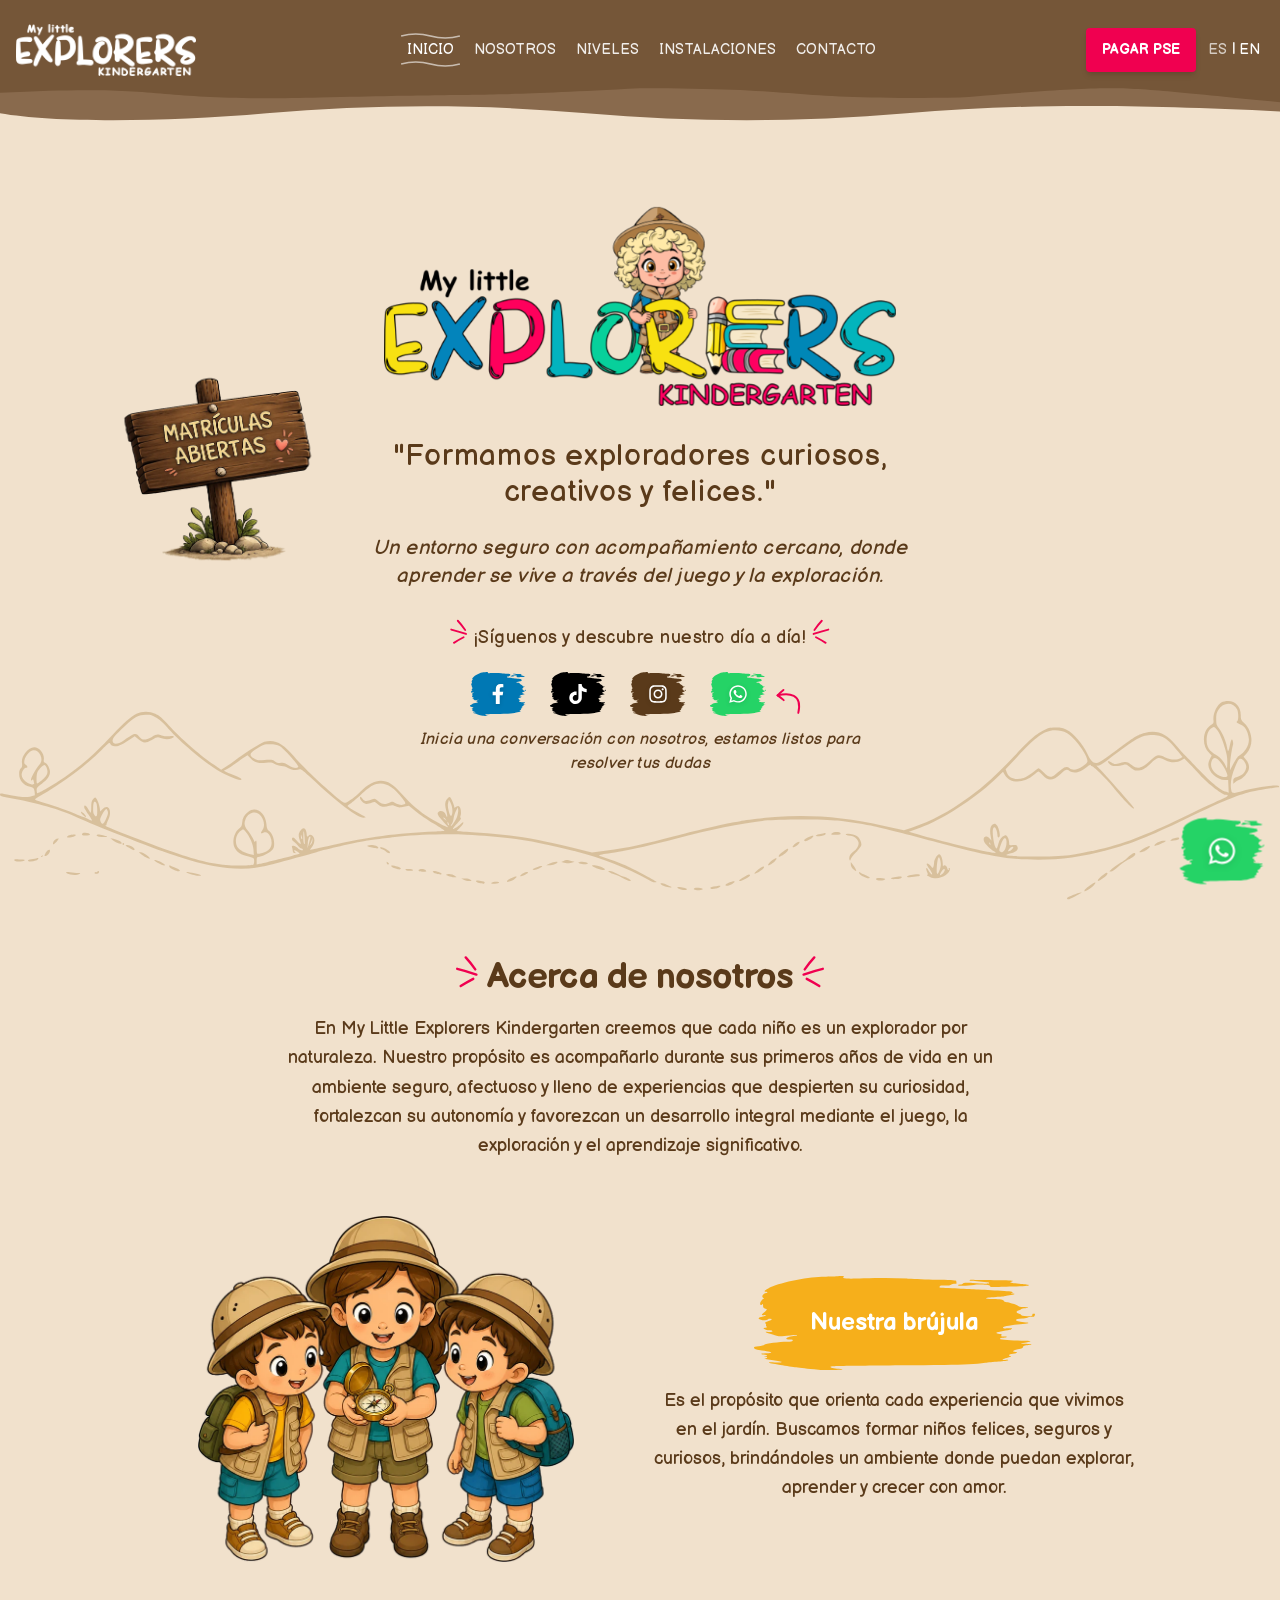
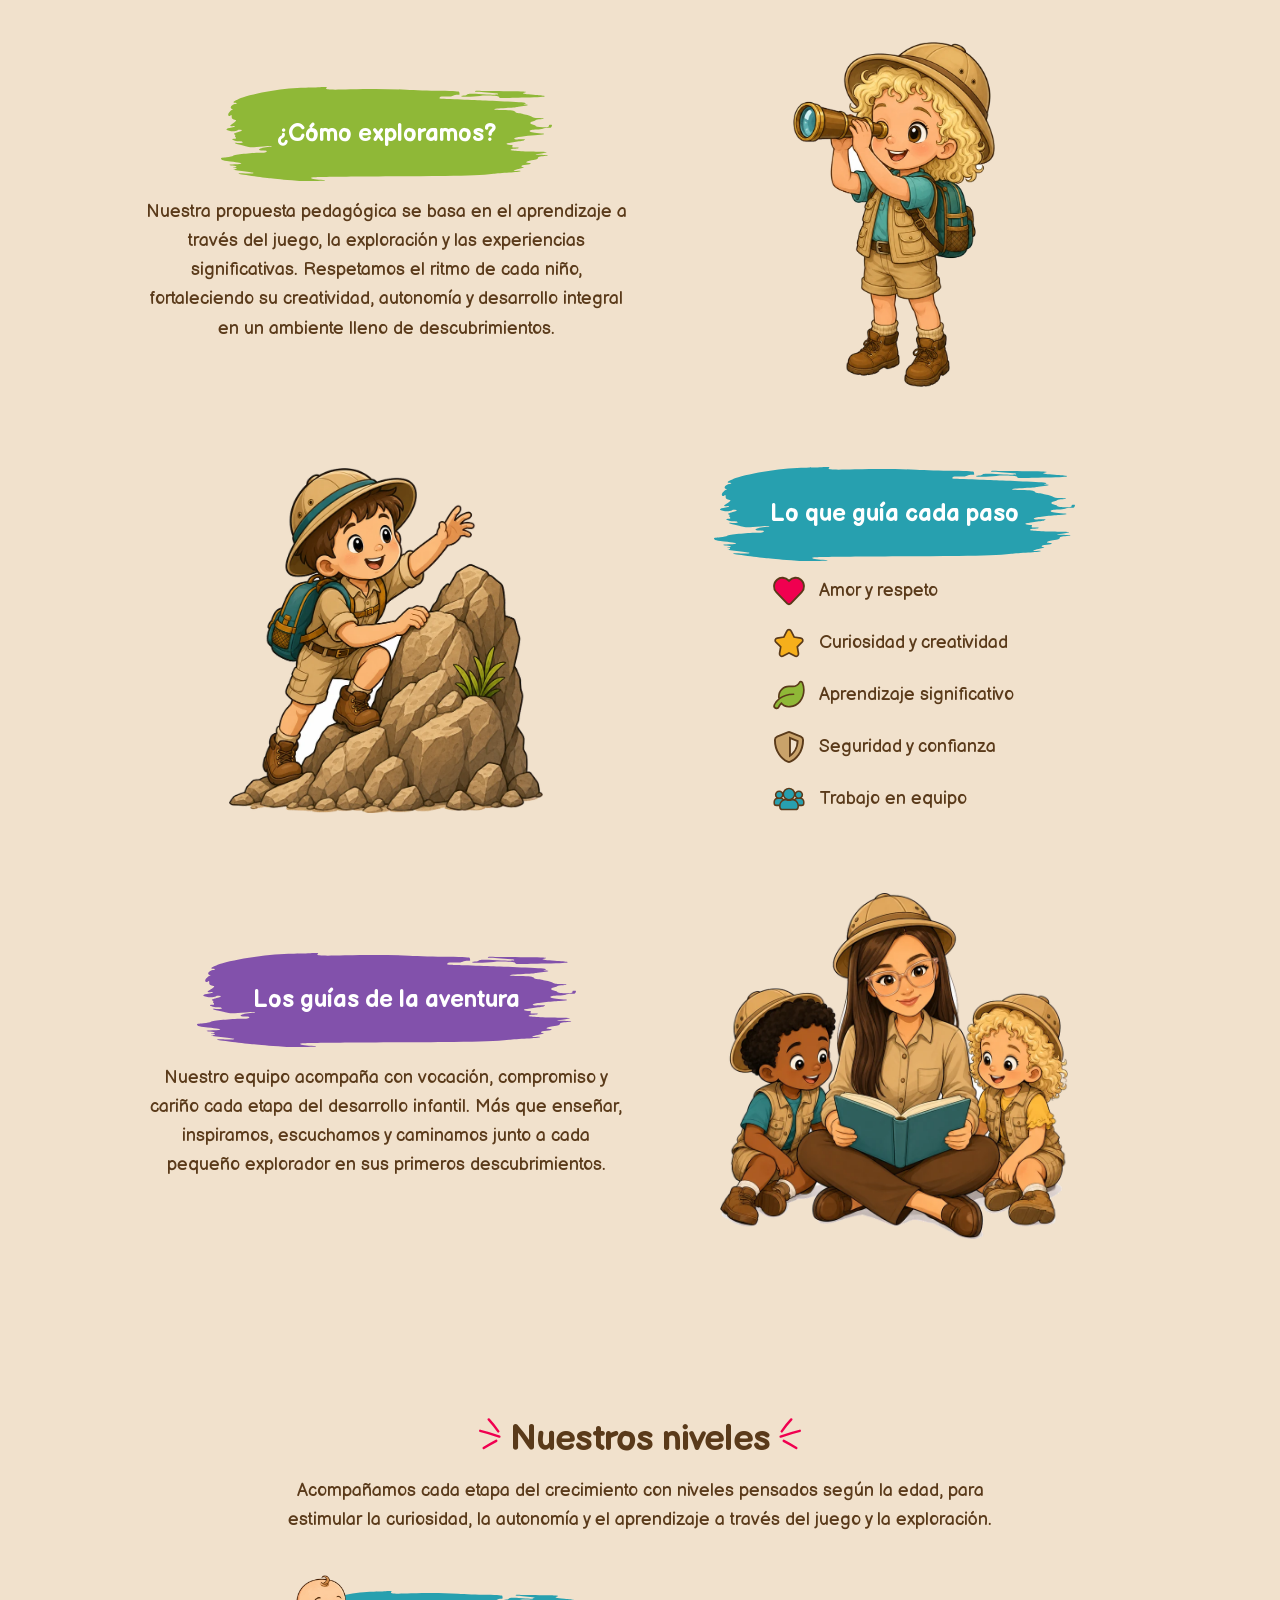
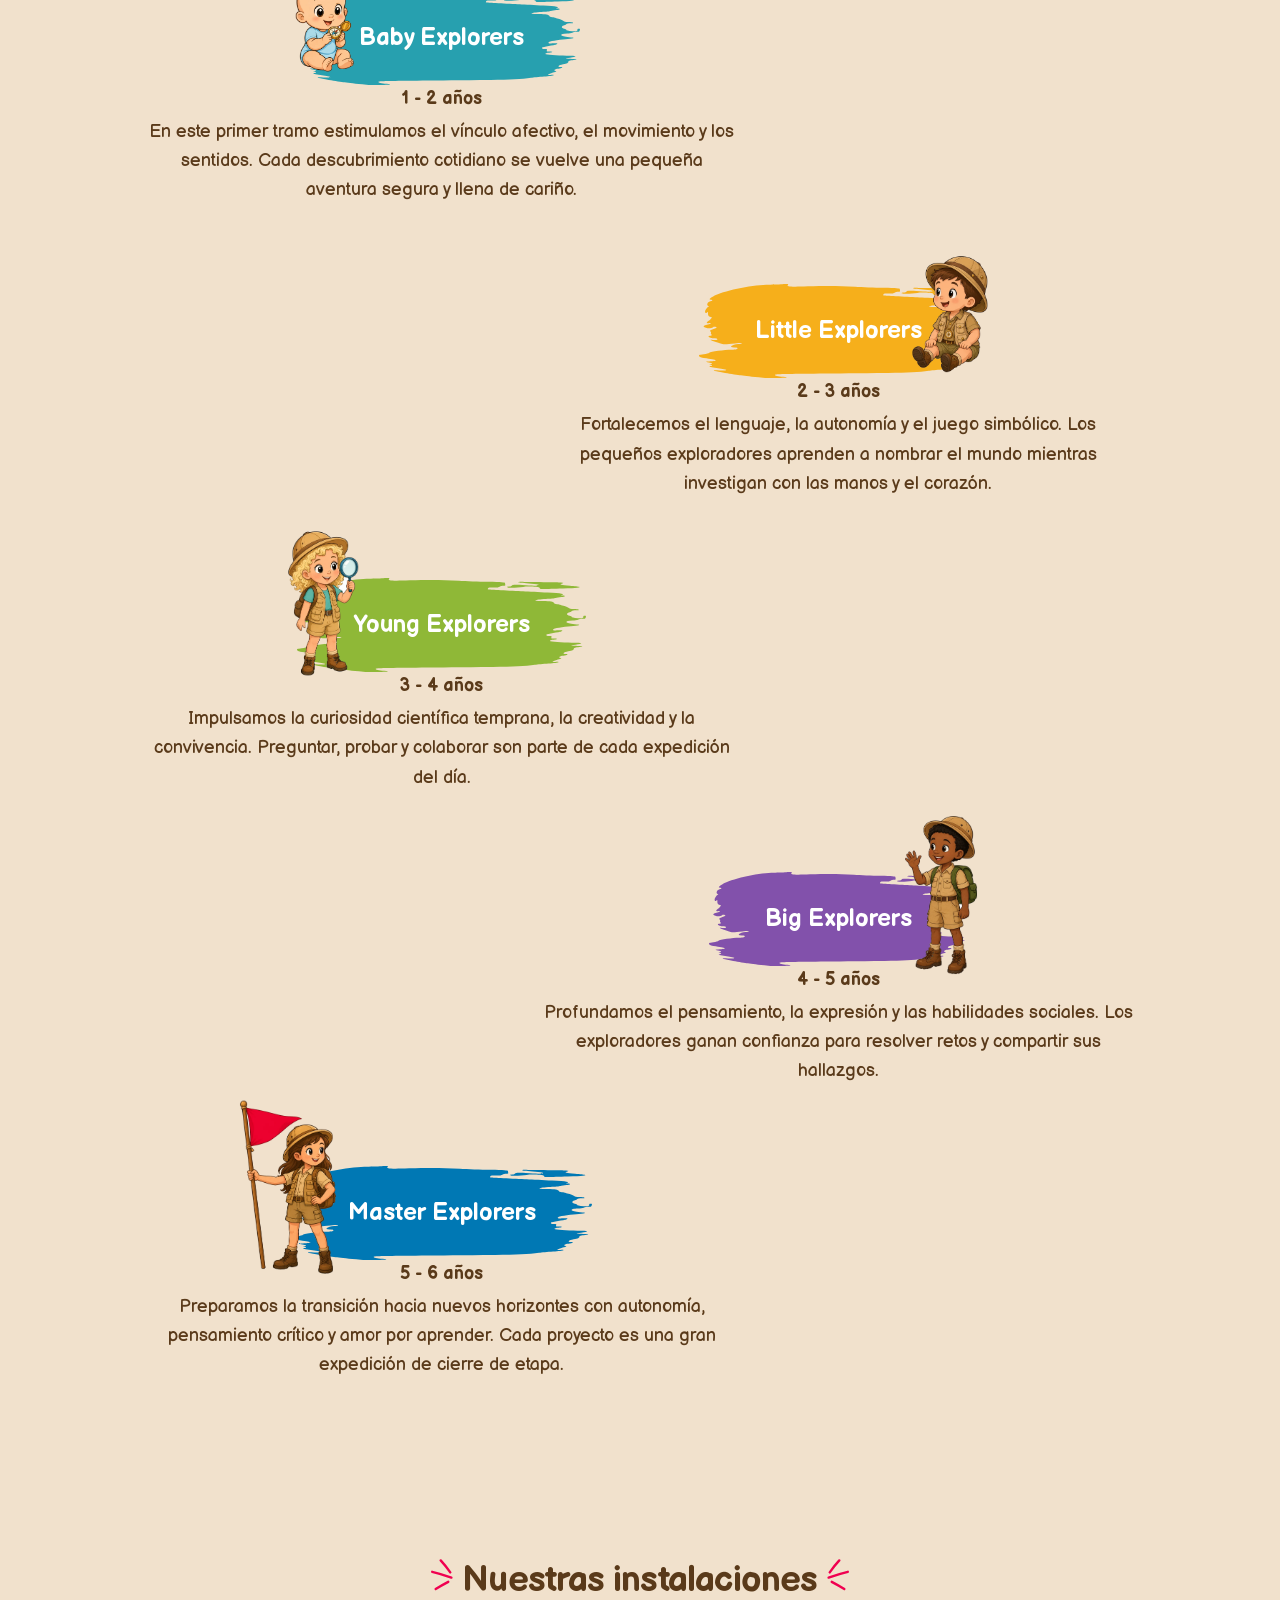
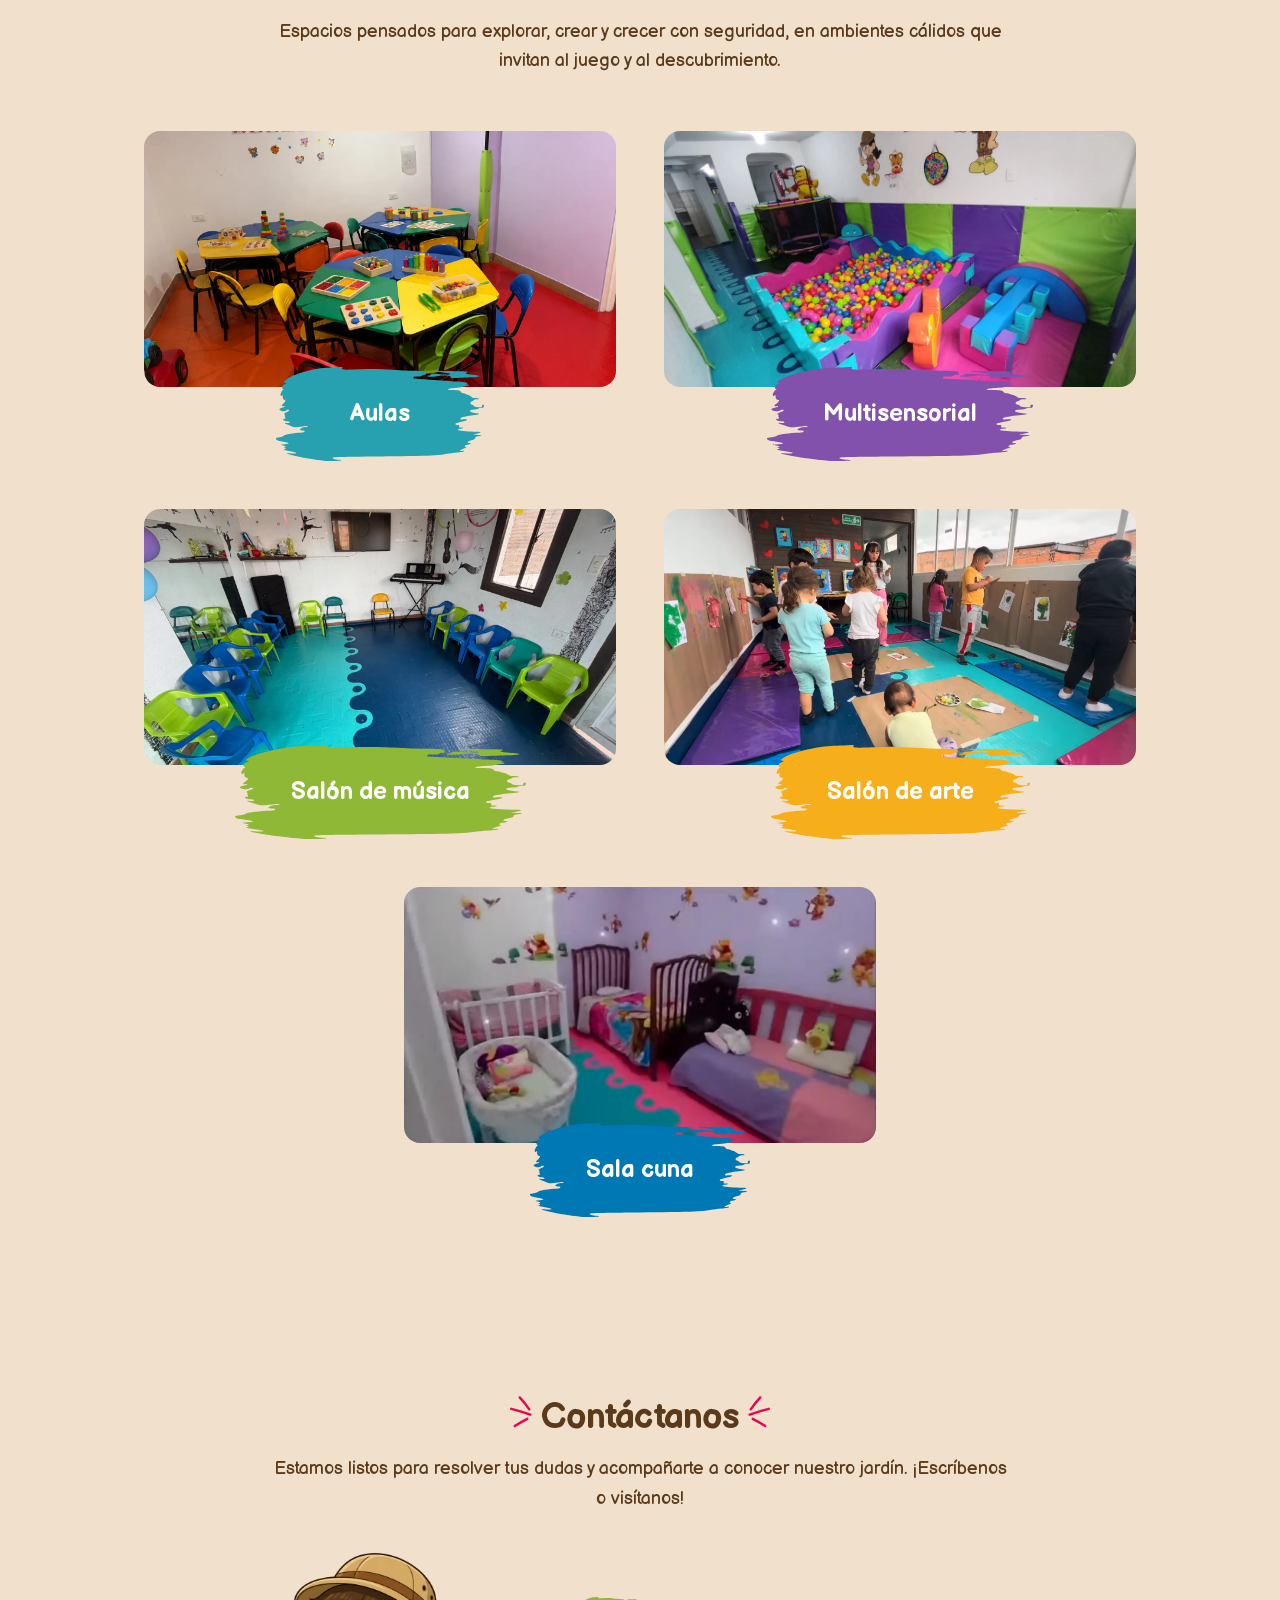
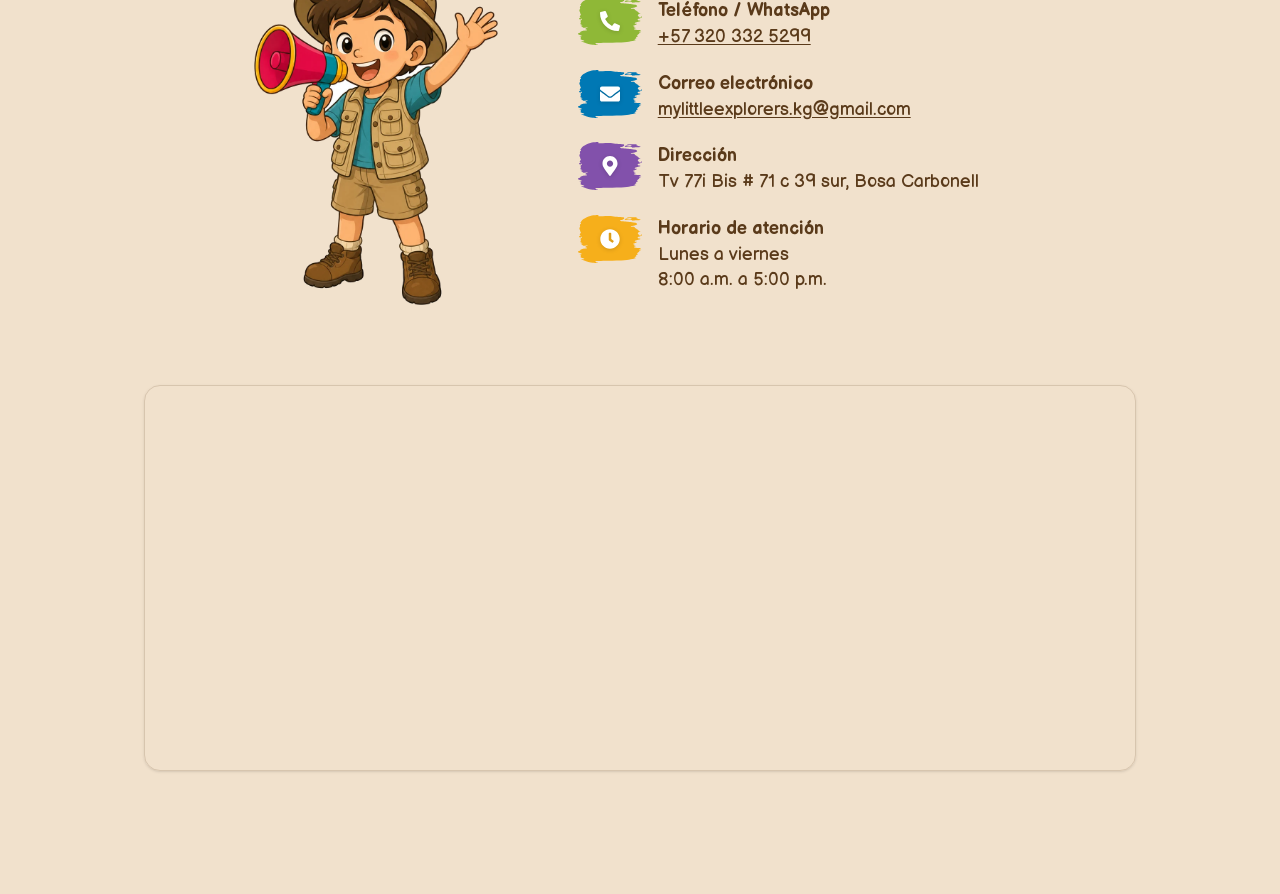
